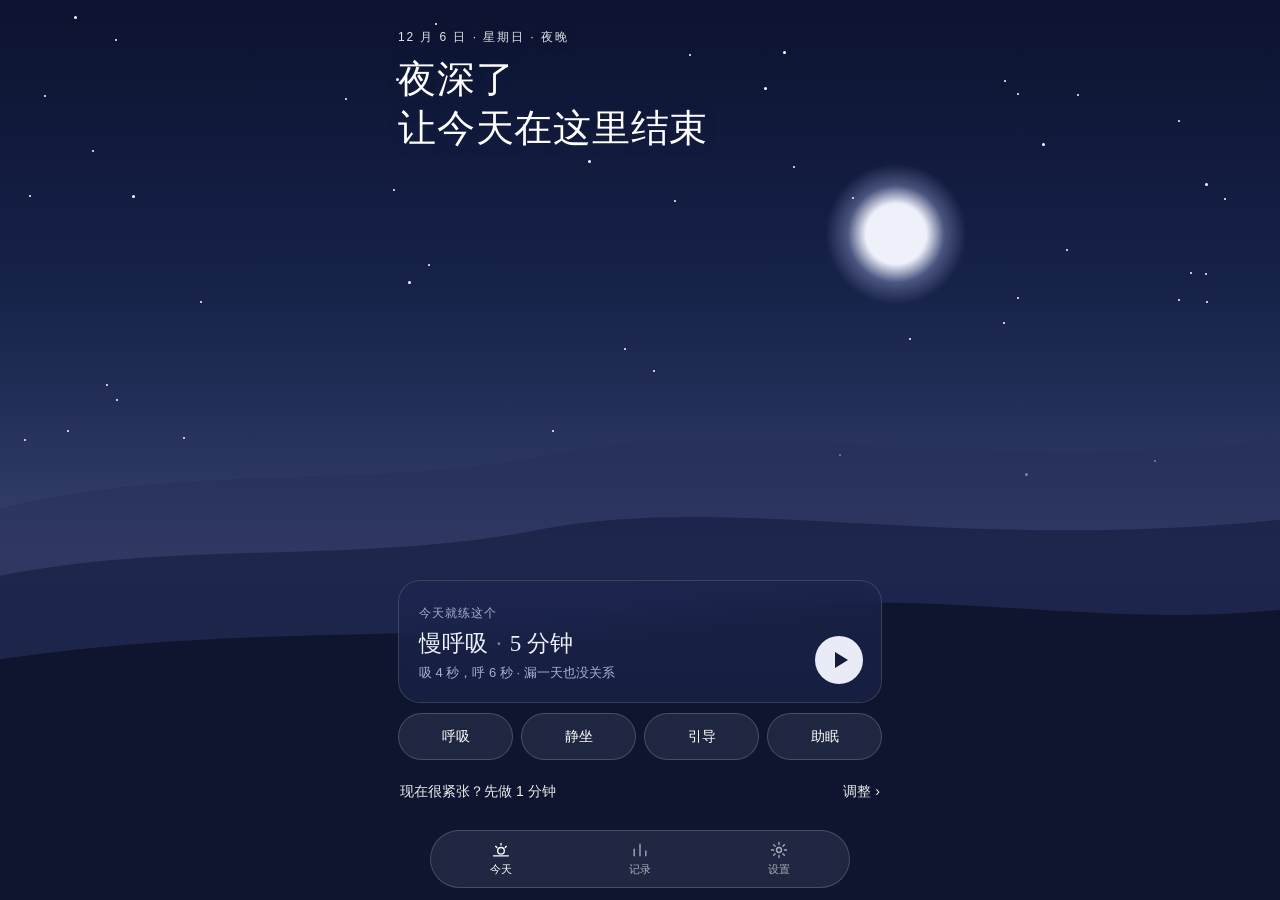
==== download/一息.html @ 2311eae6 "一息：呼吸与冥想网页版首次发布 Co-Authored-By: Claude Opus 5.5 <noreply@anthropic.com>" ====
<!doctype html>
<html lang="zh-Hans" data-sky="dusk">
<head>
  <meta charset="utf-8">
  <meta name="viewport" content="width=device-width, initial-scale=1, viewport-fit=cover">
  <title>一息</title>
  <meta name="description" content="免费、无广告、无账号、可离线的呼吸与冥想练习">
  <meta name="theme-color" content="#5d6f9a">
  <meta name="apple-mobile-web-app-capable" content="yes">
  <meta name="mobile-web-app-capable" content="yes">
  <meta name="apple-mobile-web-app-status-bar-style" content="black-translucent">
  <meta name="apple-mobile-web-app-title" content="一息">
  <link rel="icon" href="[data-uri]" type="image/svg+xml">
  <style>
/* author: claude
   A · 晨昏：一片随时间变化的天空和远山，所有页面都浮在这片景色上。
   天色由 <html data-sky="dawn|day|dusk|night"> 决定（app.js 按时间设置）。 */

:root {
  --serif: "Songti SC", "STSong", "Noto Serif SC", "Source Han Serif SC", ui-serif, Georgia, serif;
  --sans: -apple-system, BlinkMacSystemFont, "PingFang SC", "Hiragino Sans GB", "Noto Sans SC", "Microsoft YaHei", sans-serif;
  --radius: 22px;
  --tabs-h: 64px;
  --ease: cubic-bezier(.2, .8, .2, 1);
}

/* ---------------- 四种天色 ---------------- */
:root[data-sky="dawn"] {
  --s1: #8ea3c8; --s2: #c4bfd6; --s3: #f1cfc2; --s4: #f8e2cf;
  --h1: #aaa9c4; --h2: #8584a6; --h3: #5d5f85;
  --sun-core: #fff8ec; --sun-glow: rgba(255, 214, 186, .85);
  --card: rgba(255, 255, 255, .64); --card-line: rgba(255, 255, 255, .55); --ink: #2c2a3e; --ink-2: #6a6680;
  --chip: rgba(255, 255, 255, .24); --chip-line: rgba(255, 255, 255, .45);
  --btn: #45426a; --btn-ink: #fff; --sheet: #f7f4f2; --accent: #c0796a;
}
:root[data-sky="day"] {
  --s1: #6fa6d6; --s2: #9cc6e6; --s3: #d4e7f1; --s4: #edf3f0;
  --h1: #a8bfd0; --h2: #7f9db5; --h3: #557690;
  --sun-core: #fffdf4; --sun-glow: rgba(255, 248, 222, .9);
  --card: rgba(255, 255, 255, .66); --card-line: rgba(255, 255, 255, .6); --ink: #22313f; --ink-2: #5d6d7c;
  --chip: rgba(255, 255, 255, .26); --chip-line: rgba(255, 255, 255, .5);
  --btn: #2f5673; --btn-ink: #fff; --sheet: #f4f7f8; --accent: #3f7ea6;
}
:root[data-sky="dusk"] {
  --s1: #5d6f9a; --s2: #9a9cc0; --s3: #e8b8a6; --s4: #f6d6b9;
  --h1: #9b95b6; --h2: #6f7299; --h3: #4c5078;
  --sun-core: #fff6e6; --sun-glow: rgba(255, 210, 170, .85);
  --card: rgba(255, 255, 255, .62); --card-line: rgba(255, 255, 255, .5); --ink: #2e2b3a; --ink-2: #6c647a;
  --chip: rgba(255, 255, 255, .2); --chip-line: rgba(255, 255, 255, .42);
  --btn: #3b3654; --btn-ink: #fff; --sheet: #f7f3f1; --accent: #c7775f;
}
:root[data-sky="night"] {
  --s1: #0c1330; --s2: #172249; --s3: #2a3561; --s4: #3c4370;
  --h1: #28315a; --h2: #1b2347; --h3: #0f152e;
  --sun-core: #eef0fa; --sun-glow: rgba(190, 200, 255, .32);
  --card: rgba(30, 38, 76, .62); --card-line: rgba(255, 255, 255, .14); --ink: #eef0f8; --ink-2: #a9afcf;
  --chip: rgba(255, 255, 255, .08); --chip-line: rgba(255, 255, 255, .18);
  --btn: #e9ebf7; --btn-ink: #161c3a; --sheet: #182042; --accent: #b9c2f5;
}

* { box-sizing: border-box; -webkit-tap-highlight-color: transparent; }
html, body { margin: 0; }
html { background: var(--s1); }
body { color: #fff; font: 16px/1.6 var(--sans); -webkit-font-smoothing: antialiased; min-height: 100dvh; overflow-x: hidden; }
button { font: inherit; color: inherit; background: none; border: 0; padding: 0; cursor: pointer; }
svg.i { width: 22px; height: 22px; fill: none; stroke: currentColor; stroke-width: 1.6; stroke-linecap: round; stroke-linejoin: round; }
:focus-visible { outline: 2px solid rgba(255, 255, 255, .9); outline-offset: 3px; border-radius: 8px; }

/* ---------------- 场景 ---------------- */
#scene { position: fixed; inset: 0; z-index: 0; overflow: hidden; pointer-events: none; }
#scene .sky { position: absolute; inset: 0; background: linear-gradient(180deg, var(--s1) 0%, var(--s2) 32%, var(--s3) 52%, var(--s4) 62%, var(--h3) 100%); }
#scene .stars { position: absolute; inset: 0 0 45% 0; opacity: 0; transition: opacity 1.2s; }
:root[data-sky="night"] #scene .stars { opacity: 1; }
#scene .stars i { position: absolute; width: 2px; height: 2px; border-radius: 50%; background: #fff; animation: twinkle 5s ease-in-out infinite; }
@keyframes twinkle { 0%, 100% { opacity: .25; } 50% { opacity: .9; } }
#scene .sun { --size: min(46vmin, 260px); position: absolute; left: var(--sun-x, 50%); top: 50%; width: var(--size); height: var(--size); margin-left: calc(var(--size) / -2);
  transform: translateY(calc(-50% + var(--sun-dy, -4vh))) scale(var(--sun-s, 1)); transition: transform 1.6s var(--ease), left 1.6s var(--ease); will-change: transform; }
#scene .sun i { position: absolute; inset: 0; border-radius: 50%; background: radial-gradient(circle, var(--sun-core) 0 30%, var(--sun-glow) 48%, transparent 70%); }
body.live #scene .sun { transition: none; }
#scene .hills { position: absolute; inset: 0; width: 100%; height: 100%; }
#scene .h1 { fill: var(--h1); opacity: .6; }
#scene .h2 { fill: var(--h2); opacity: .82; }
#scene .h3 { fill: var(--h3); }
@media (prefers-reduced-motion: reduce) { #scene .sun { transition: none; } #scene .stars i { animation: none; } }

/* ---------------- 版面 ---------------- */
#view { position: relative; z-index: 1; max-width: 520px; margin: 0 auto;
  padding: calc(env(safe-area-inset-top) + 28px) 18px calc(var(--tabs-h) + env(safe-area-inset-bottom) + 28px); min-height: 100dvh; }
body.live #view, body.live #tabs { visibility: hidden; }
.shadow { text-shadow: 0 1px 14px rgba(40, 40, 80, .28); }

.glass { background: var(--chip); border: 1px solid var(--chip-line); backdrop-filter: blur(16px) saturate(1.2); -webkit-backdrop-filter: blur(16px) saturate(1.2); }
.card { background: var(--card); border: 1px solid var(--card-line); color: var(--ink); border-radius: var(--radius);
  backdrop-filter: blur(18px) saturate(1.2); -webkit-backdrop-filter: blur(18px) saturate(1.2); }

/* 首页 */
.home { display: flex; flex-direction: column; min-height: calc(100dvh - var(--tabs-h) - env(safe-area-inset-bottom) - env(safe-area-inset-top) - 56px); }
.eyebrow { font-size: 12px; letter-spacing: .16em; opacity: .88; margin: 0; }
.greet { font: 500 32px/1.28 var(--serif); margin: 8px 0 0; letter-spacing: .02em; }
.home .spacer { flex: 1; min-height: 26vh; }
.today { display: block; width: 100%; text-align: left; padding: 18px 20px; position: relative; }
.today small { font-size: 12px; color: var(--ink-2); letter-spacing: .08em; }
.today .t { display: block; font: 500 23px/1.35 var(--serif); margin: 4px 0; }
.today .t .dot { margin: 0 .35em; opacity: .5; }
.today .m { display: block; font-size: 13px; color: var(--ink-2); padding-right: 64px; }
.today .play { position: absolute; right: 18px; bottom: 18px; width: 48px; height: 48px; border-radius: 50%; background: var(--btn); color: var(--btn-ink); display: grid; place-items: center; }
.today .play::after { content: ""; border-left: 13px solid currentColor; border-top: 8px solid transparent; border-bottom: 8px solid transparent; margin-left: 4px; }
.today:active { transform: scale(.985); }
.quick { display: grid; grid-template-columns: repeat(4, 1fr); gap: 8px; margin-top: 10px; }
.quick button { border-radius: 999px; padding: 11px 0; font-size: 14px; font-weight: 500; }
.quick button:active { background: rgba(255, 255, 255, .34); }
.home-foot { display: flex; justify-content: space-between; align-items: center; margin-top: 14px; font-size: 14px; }
.home-foot button { padding: 6px 2px; opacity: .92; }

/* 底部导航 */
#tabs { position: fixed; z-index: 4; left: 50%; transform: translateX(-50%); bottom: calc(env(safe-area-inset-bottom) + 12px);
  width: min(calc(100% - 28px), 420px); height: 58px; border-radius: 29px; display: flex; justify-content: space-around; align-items: center; }
#tabs button { flex: 1; height: 100%; display: flex; flex-direction: column; align-items: center; justify-content: center; gap: 1px; font-size: 11px; opacity: .62; }
#tabs button svg { width: 20px; height: 20px; }
#tabs button[aria-current="page"] { opacity: 1; }

/* 记录、设置 */
.page-title { font: 500 30px/1.25 var(--serif); margin: 0; }
.page-sub { margin: 6px 0 0; font-size: 14px; opacity: .92; }
.panel { padding: 18px; margin-top: 14px; }
.panel h2 { font-size: 13px; font-weight: 500; color: var(--ink-2); letter-spacing: .08em; margin: 0 0 12px; }
.panel h2 ~ h2 { margin-top: 20px; }
.weekrow { display: grid; grid-template-columns: repeat(7, 1fr); text-align: center; font-size: 12px; color: var(--ink-2); }
.wd { display: flex; flex-direction: column; align-items: center; gap: 6px; }
.wd i { width: 28px; height: 28px; border-radius: 50%; border: 1.5px solid currentColor; opacity: .5; }
.wd.on i { background: var(--accent); border-color: var(--accent); opacity: 1; box-shadow: 0 0 12px var(--accent); }
.wd.now { color: var(--ink); font-weight: 600; }
.big-num { margin: 14px 0 2px; text-align: center; color: var(--ink-2); font-size: 14px; }
.big-num b { font: 500 34px var(--serif); color: var(--ink); margin: 0 6px; }
.note { text-align: center; font-size: 13px; color: var(--ink-2); margin: 4px 0 0; }
.tiles { display: grid; grid-template-columns: repeat(3, 1fr); gap: 10px; margin-top: 14px; }
.tile { padding: 14px 8px; text-align: center; border-radius: 18px; }
.tile b { display: block; font: 500 24px var(--serif); }
.tile span { display: block; font-size: 12px; color: var(--ink-2); line-height: 1.35; }
.grid4 { display: grid; grid-template-columns: repeat(7, 1fr); gap: 6px; }
.cell { aspect-ratio: 1; border-radius: 7px; background: color-mix(in srgb, var(--ink) 9%, transparent); display: inline-block; }
.cell.l1 { background: color-mix(in srgb, var(--accent) 40%, transparent); }
.cell.l2 { background: color-mix(in srgb, var(--accent) 70%, transparent); }
.cell.l3 { background: var(--accent); }
.cell.future { opacity: .35; }
.legend { font-size: 12px; color: var(--ink-2); display: flex; align-items: center; gap: 6px; flex-wrap: wrap; margin: 12px 0 0; }
.legend .cell { width: 12px; height: 12px; border-radius: 3px; }
.hist { list-style: none; margin: 0; padding: 0; font-size: 14px; }
.hist li { display: grid; grid-template-columns: 1.4fr 1fr .7fr; gap: 6px; padding: 10px 0; border-bottom: 1px solid color-mix(in srgb, var(--ink) 10%, transparent); }
.hist li:last-child { border-bottom: 0; }
.hist .mood { grid-column: 1 / -1; color: var(--ink-2); font-size: 12px; margin-top: -4px; }
.muted { color: var(--ink-2); font-size: 14px; margin: 0 0 8px; }

.row { display: flex; align-items: center; justify-content: space-between; gap: 12px; padding: 12px 0; position: relative; font-size: 15px;
  border-bottom: 1px solid color-mix(in srgb, var(--ink) 10%, transparent); }
.row:last-of-type { border-bottom: 0; }
.row input[type="checkbox"] { position: absolute; opacity: 0; right: 0; width: 50px; height: 30px; margin: 0; cursor: pointer; }
.switch { width: 48px; height: 28px; border-radius: 999px; background: color-mix(in srgb, var(--ink) 18%, transparent); position: relative; flex: none; pointer-events: none; transition: background .2s; }
.switch::after { content: ""; position: absolute; top: 2px; left: 2px; width: 24px; height: 24px; border-radius: 50%; background: #fff; box-shadow: 0 1px 3px rgba(0, 0, 0, .25); transition: transform .2s var(--ease); }
.row input:checked + .switch { background: var(--btn); }
:root[data-sky="night"] .row input:checked + .switch::after { background: #161c3a; }
.row input:checked + .switch::after { transform: translateX(20px); }
.row input:focus-visible + .switch { outline: 2px solid var(--btn); outline-offset: 2px; }
input[type="range"] { width: 52%; accent-color: var(--btn); }

.chips { display: flex; flex-wrap: wrap; gap: 8px; }
.chips button { border: 1px solid color-mix(in srgb, var(--ink) 20%, transparent); border-radius: 999px; padding: 7px 15px; font-size: 14px; color: var(--ink); }
.chips button[aria-checked="true"] { background: var(--btn); border-color: var(--btn); color: var(--btn-ink); }
.chips button:disabled { opacity: .3; cursor: not-allowed; }
.btn-line { border: 1px solid color-mix(in srgb, var(--ink) 22%, transparent); border-radius: 999px; padding: 8px 16px; font-size: 14px; color: var(--ink); }
.btn-line.danger { color: #c0493b; }
.btnrow { display: flex; gap: 10px; flex-wrap: wrap; margin-top: 12px; }

/* ---------------- 覆盖层 ---------------- */
#overlay { display: none; }
#overlay.show { display: block; position: fixed; inset: 0; z-index: 10; }
.sheet-backdrop { position: absolute; inset: 0; background: rgba(10, 12, 30, .38); opacity: 0; transition: opacity .25s; }
.sheet { position: absolute; left: 0; right: 0; bottom: 0; margin: 0 auto; max-width: 520px; max-height: 90dvh; overflow: auto; color: var(--ink);
  background: var(--sheet); border-radius: 26px 26px 0 0; padding: 10px 22px calc(env(safe-area-inset-bottom) + 22px);
  transform: translateY(100%); transition: transform .32s var(--ease); }
#overlay.in .sheet { transform: none; }
#overlay.in .sheet-backdrop { opacity: 1; }
.grab { width: 40px; height: 5px; border-radius: 3px; background: color-mix(in srgb, var(--ink) 20%, transparent); margin: 0 auto 16px; }
.sheet h2 { font: 500 24px var(--serif); margin: 0; }
.sheet .desc { color: var(--ink-2); font-size: 14px; margin: 8px 0 4px; line-height: 1.7; }
.sheet h3 { font-size: 12px; color: var(--ink-2); font-weight: 500; letter-spacing: .08em; margin: 20px 0 10px; }
.sheet .hint { font-size: 12px; color: var(--ink-2); margin: 8px 0 0; }
.sheet .row.slim { border-bottom: 0; padding: 12px 0 0; font-size: 14px; color: var(--ink-2); }
.sheet .start { display: block; width: 100%; margin: 26px 0 0; padding: 15px; border-radius: 999px; background: var(--btn); color: var(--btn-ink); font-size: 16px; font-weight: 600; }
.pick { display: flex; align-items: center; gap: 14px; width: 100%; text-align: left; padding: 14px 0; border-bottom: 1px solid color-mix(in srgb, var(--ink) 10%, transparent); }
.pick:last-child { border-bottom: 0; }
.pick .dot { width: 34px; height: 34px; border-radius: 50%; flex: none; background: radial-gradient(circle at 40% 35%, var(--sun-core), var(--accent)); }
.pick b { display: block; font: 500 17px var(--serif); }
.pick span { font-size: 13px; color: var(--ink-2); }
.pick svg { margin-left: auto; opacity: .4; flex: none; }

/* 心情、完成：直接浮在天空上 */
.float { position: absolute; inset: 0; display: flex; flex-direction: column; align-items: center; text-align: center;
  padding: calc(env(safe-area-inset-top) + 16vh) 20px calc(env(safe-area-inset-bottom) + 24px); }
.float h2 { font: 500 26px/1.35 var(--serif); margin: 0; }
.float p { margin: 8px 0 0; font-size: 14px; opacity: .92; }
.moods { display: flex; gap: 10px; margin: 30px 0 18px; justify-content: center; flex-wrap: wrap; }
.moods button { display: flex; flex-direction: column; align-items: center; gap: 6px; font-size: 13px; width: 56px; }
.moods .dot { width: 46px; height: 46px; border-radius: 50%; display: block; border: 1px solid var(--chip-line); background: var(--chip);
  backdrop-filter: blur(10px); -webkit-backdrop-filter: blur(10px); position: relative; transition: transform .15s; }
.moods .dot::after { content: ""; position: absolute; inset: calc(50% - var(--r)); border-radius: 50%; background: var(--sun-core); box-shadow: 0 0 14px var(--sun-glow); }
.moods button:active .dot { transform: scale(.92); }
.float .later { font-size: 14px; opacity: .85; padding: 8px 14px; }
.float .ok { margin-top: 28px; padding: 13px 48px; border-radius: 999px; background: var(--btn); color: var(--btn-ink); font-weight: 600; }

/* 练习进行中 */
.session { position: absolute; inset: 0; display: flex; flex-direction: column; align-items: center;
  padding: calc(env(safe-area-inset-top) + 14px) 16px calc(env(safe-area-inset-bottom) + 22px); }
.sess-top { width: 100%; max-width: 520px; display: grid; grid-template-columns: 44px 1fr 44px; align-items: center; }
.sess-name { text-align: center; font-size: 14px; opacity: .9; letter-spacing: .06em; }
.icon-btn { width: 44px; height: 44px; border-radius: 50%; display: grid; place-items: center; }
.icon-btn svg { width: 20px; height: 20px; }
.word { margin-top: 6vh; text-align: center; min-height: 92px; text-shadow: 0 1px 3px rgba(40, 40, 80, .35), 0 2px 18px rgba(40, 40, 80, .35); }
.word b { display: block; font: 500 34px/1.2 var(--serif); letter-spacing: .12em; }
.word span { display: block; font-size: 15px; opacity: .85; margin-top: 6px; font-variant-numeric: tabular-nums; min-height: 1.4em; }
.session .tap { flex: 1; width: 100%; }
.cue { position: absolute; left: 22px; right: 22px; top: calc(env(safe-area-inset-top) + 13vh); margin: 0 auto; max-width: 26em; text-align: center;
  font: 500 20px/1.8 var(--serif); opacity: 0; transition: opacity .7s; }
.cue.show { opacity: 1; }
.session.breath .cue { display: none; }
.session:not(.breath) .word { display: none; }
.session:not(.breath) .word b { font-size: 15px; letter-spacing: .1em; font-family: var(--sans); font-weight: 400; opacity: .8; }
.hint-line { font-size: 13px; opacity: .85; text-align: center; margin: 0; }
.sess-bottom { width: 100%; max-width: 360px; display: flex; flex-direction: column; align-items: center; gap: 12px; }
.prog { width: 180px; height: 3px; border-radius: 2px; background: rgba(255, 255, 255, .28); overflow: hidden; }
.prog i { display: block; height: 100%; width: 0; background: #fff; }
.remain { font-size: 13px; opacity: .9; font-variant-numeric: tabular-nums; }
.session.paused .word b { opacity: .6; }

@media (min-width: 760px) {
  .greet { font-size: 38px; }
}
@media (max-width: 350px) {
  .quick button { font-size: 13px; }
  .tiles { grid-template-columns: 1fr 1fr; }
}

</style>
</head>
<body>
  <div id="scene" aria-hidden="true">
    <div class="sky"></div>
    <div class="stars"></div>
    <div class="sun" id="sun"><i></i></div>
    <svg class="hills" viewBox="0 0 400 800" preserveAspectRatio="none">
      <path class="h1" d="M0 452 C60 410 118 436 172 404 C232 370 300 420 400 392 V800 H0Z"/>
      <path class="h2" d="M0 512 C55 480 115 502 170 470 C230 438 300 492 400 462 V800 H0Z"/>
      <path class="h3" d="M0 586 C80 552 150 574 220 545 C290 518 340 560 400 542 V800 H0Z"/>
    </svg>
  </div>
  <main id="view"></main>
  <nav id="tabs" aria-label="主导航"></nav>
  <div id="overlay"></div>
  <noscript>一息需要开启 JavaScript。</noscript>
  <script>window.YIXI_EMBED = {"manifest":{"engine":"doubao","voice":"zh_female_jitangnv_uranus_bigtts","speed":0.8,"generated":"2026-11-07T21:34:41","clips":{"aware":[{"file":"voice/aware-0.mp3","dur":10.06,"hash":"1696d88b8f"},{"file":"voice/aware-1.mp3","dur":11.81,"hash":"227101580a"},{"file":"voice/aware-2.mp3","dur":11.54,"hash":"4fe6f18b3b"},{"file":"voice/aware-3.mp3","dur":14.33,"hash":"f44b3a38c7"},{"file":"voice/aware-4.mp3","dur":10.51,"hash":"63c3a32690"},{"file":"voice/aware-5.mp3","dur":11.02,"hash":"c52fe882e3"},{"file":"voice/aware-6.mp3","dur":8.78,"hash":"87e4954bfd"},{"file":"voice/aware-7.mp3","dur":6.84,"hash":"f9731773c2"}],"scan":[{"file":"voice/scan-0.mp3","dur":12.79,"hash":"c57f28cb23"},{"file":"voice/scan-1.mp3","dur":15.31,"hash":"27b724afd4"},{"file":"voice/scan-2.mp3","dur":9.58,"hash":"adcfae1e87"},{"file":"voice/scan-3.mp3","dur":7.82,"hash":"c62d06d7e5"},{"file":"voice/scan-4.mp3","dur":6.53,"hash":"28e631629b"},{"file":"voice/scan-5.mp3","dur":9.79,"hash":"76bb6bee69"},{"file":"voice/scan-6.mp3","dur":7.54,"hash":"ad91cc6601"},{"file":"voice/scan-7.mp3","dur":10.32,"hash":"1c7c3e4938"},{"file":"voice/scan-8.mp3","dur":10.34,"hash":"37d3c252ce"},{"file":"voice/scan-9.mp3","dur":7.32,"hash":"c57b1b4bf3"}],"kind":[{"file":"voice/kind-0.mp3","dur":10.54,"hash":"0a7581d29e"},{"file":"voice/kind-1.mp3","dur":8.52,"hash":"a0c3476f05"},{"file":"voice/kind-2.mp3","dur":9.55,"hash":"ee840248a6"},{"file":"voice/kind-3.mp3","dur":9.84,"hash":"af376e231b"},{"file":"voice/kind-4.mp3","dur":11.04,"hash":"211b865ce6"},{"file":"voice/kind-5.mp3","dur":11.35,"hash":"068074030e"},{"file":"voice/kind-6.mp3","dur":10.32,"hash":"cf5bec3219"}],"sleep":[{"file":"voice/sleep-0.mp3","dur":9.55,"hash":"587693020d"},{"file":"voice/sleep-1.mp3","dur":11.57,"hash":"fbc98f1ac2"},{"file":"voice/sleep-2.mp3","dur":11.57,"hash":"242c80adc4"},{"file":"voice/sleep-3.mp3","dur":5.54,"hash":"95c9f12c40"},{"file":"voice/sleep-4.mp3","dur":9.55,"hash":"3a7b996758"},{"file":"voice/sleep-5.mp3","dur":8.33,"hash":"dbd8c4f864"},{"file":"voice/sleep-6.mp3","dur":7.99,"hash":"d70a695684"},{"file":"voice/sleep-7.mp3","dur":6.84,"hash":"6069c03c0c"}]}},"files":{"voice/aware-0.mp3":"SUQzBAAAAAAAI1RTU0UAAAAPAAADTGF2ZjU4Ljc2LjEwMAAAAAAAAAAAAAAA//OExAAloSokAssMdRnqWYjBoCGAAgoxCTRNrapFSLsA4JB5U7MxEBoIgkHjmrzMmGBgYLO1teYGBgsQyzyYACCCGPdpkCCEZ/dkCBCM93aEADo4YAAHQ8AAHRwwAMzDwAAMDwwAM6HgBnh4YAfHDwB39DDP6HgAjw8MAPjh4B/Q8MM+OHgHxw8MMzDw8R+YeO/8w8AdHDx35h4e7qcPSODw8PUayLOKiMIHTDXZVKu0AECIin0bJ6YiSTTE9rXB//OExBwiaUI0MuMMLUFBQUJRp3NIkSJEivZIiQkiRlnNIkUUZnu5szKKvnImmyb3l5RRNdgwFBRVsQUF2yCgvdXBfnvFQmuBYt/rmvg2Twi9FE5tcUBTe4ir/izX/xegvmoddeKm+kHZmdTo2vycWbpVCT/9CsfeCu/iSb6WpA86NBKREjZS2spJbv1V3d2+x5Zfev8mOzeXDX66mtjzHgwz2aBJXZ6C4WQtUtmMsyOxKFephZFd5NWk3V7O8qNI//OExEUfw5IwVKmK2EWjIraSOjPOsgw5yiMaqVyFSySsdRIXrKVHZ1O6JVla9bseazMxjOzqU7ws6MZ6ExcxfHjVo3N2m+k9KMhYmruVy20VFCyudFUADS3k+YN9qWBdGGaUyJdrbVUZnliFdUXdjKaxENzlE7CguKDD0hVL6P2ttz/oV6lWcWOIGELduzQYPbuM/Yqume2dLPD55FavlxCCUiJG0J7tY1Ycox92vS6ki0QyN45cf8U0i8Zb/rMq//OExHkm3DocAOGQLMsjJ5qoh6WxZkPn2eWP+xjKkxJznuO+L0q4iEh4ZpneJnH1ydc2GEYCoxhK2NLPq+GIaLghrZtkuRkG9r2g64PnFRYagqRo2hx4saOHnlDmRhBDQ1Or2PJGzG8+0LDi6sKD7OWxyjXHwdajw/HKdXNs11T1DSr0SUNiv17hg8KvZHGnLCJaR06xFMykVKQi+ay7Qk5kRjWiYaaT7ZMezW17OqwqtMMwxJVDIt+jvXSmh/Xf//[base64]/yxYoY04uLEWJeAiUCjhmgxYOsilKaGpLOYyEpPxuVqDHtp+//[base64]//OExNInm94cAOGMAZ8XwKT1agFZjY8e9C+0PLlx8w1pWNLnaS9SAyYreiYw4syzm1t501Yq9aUTzzqroAZxvsIcV7Xri926GqXNch+u5dHdE99UKFKUkqZCo1bU1Ksq3rY4rgk4pEtLUyX0K0S96qxPb7rEZ3X44nWGHH5tdDhZY1mp/Wa2pR2Cdy7rrkXaeRS207FDaW6KKba7LCmfo/ZdSqp/WJZs5QaZUEbA6k0taleERucm9uxf1TS6bx1y//OExOYzrDYUCOsYAN/r8Z3vc6keq/6BhESio6gRRTgQexFqqSpCiV7TDg7Bsy8iFTTCE/0ST22JoDKNkmXBPLkRrtJ4sQMtZFhrJi7ppKWu5XCvlKcUOQQtmvTSUJqduWYnOxKOcgC78SnwcGDS4IHKoXji4LmQ+uDEbJRhrju14pMeVtN3LqkDFIEcMJQlB0/gXSqvgzVJBPM1C2dIqDu0UkLVHA9cqASi9gMjgaEq9kB+EZXR5guFM8opXza8//[base64]/TySChQTD8CNIyK0Ji0BLaGa8TC6+47bS8BbkdJk+ECbV//OExM4oLDogKNpMBDi5ZQhFsso2NuEZTwsOkGuQ44sag2nYS5Bukviw/KcYe0wZCvAxZKdiD+LEokifYKqXGSQfJR/aSrwRiQpWvJJF2G2sO5k3ZiQiCNCe66Hzn2Oux82MZFGIypXjaRDTFJY0URIF1NfE/FS6IhtymUr64x+BSJ4hsUjU+XqCIebQ2rsgeTsYoT0aobe6rKpPFJbPSOdpMVHstCQSEZ5u19WFRKZJT2ISUs24tqaEojIChLJv//OExOArZDYcKNpQXBa1kzLQmg4nViuqunpkp1OnghxjGZryXTz81C6p71mRw0ixZSrcwqqIl7lWeVe/21nJhlQVzJe77jldjM7IQt3jWbHx6JII65sIwmk2Pr0Xl3tRAaYydlLszz32D+32ae5LnNpzXdmxKc0p8lW8qV2f05Z47tUAiAWjVT7CuNTlQwgAlAkdVjrudh/dMAZE0QcUjqNQHLAkCJQu9UpEPC1HxscdBlFFe6QNICA0shD6A02r//[base64]//OExOszhDIUAOMSSSsLhmo9m+qrotPx5P13swzCvsv1Ucfqd80iW12tip116g/e01Dfp7UIdgk2p1waqc1EA9YSKh0yCUSn0SXrWpIYk72hqatqiM5qVexoFCDKoGoX2bfenX46Fpe2iiNipEVx9KEM0M2MjBKLWV9QohIeZKhvAFL9I2NtDcg5qjFOjDJAMjCUIlfspRqAaJYlhGqLjDKISkR9doQRE8UBpilbbUZzXzTlBiULnNAkjJnvt8ZC//[base64]/GAoLdpqHbR//OExOgv/[base64]//[base64]/QumojOYWkR2iB+//OExP8yHDoYANpNHPTPSc/FmINSKN0WmUVatiCFkizLZkrK0pk4s5zEjzndcGlZUfKxI7TycTHIlGwipTEXNVEkEnPZ3jYfV0UlO6zfZ8nUo+fL/6XnhUE312ZGPmXeXiedyLSXlQurRhr76cVSN7vxoaKhqZ1kI3Y7P+VZrarVMYUvRmAIEwGJhs5b9IZFWEIih9YkK3n2kZao86sqqVn6OE+MSivOLslhe+ma+DUkHOkw2CFCpwsFZMw0stHN//OExOkqZDogANsMKJklbhSy1gGBJ8rN+mpNUWj2/QJQ2lo/g05L+CBJzTAFBzG3eHsbJUGpQ2vugfTRQ5NZPlO1PNEDXbT0nOA5Fk/lQObbDns/l0uUcyBR56QZLyWb7Iovt7jqJ1Ct5z61+5Q7TeG3+R1/65z5z1Q1bA5LPYt9chsUyCo13oEKjqYaAAwRp0XgmBMotZnn9udkUujmOFFS1qTdmtLZqtcyzI08RniVYwohXLqU12hWYKVFmEHJ//[base64]//OExO0vbDocAOpNHLzmtnhGxp+MW7olUmbr91JWxvdEpFDxWG6hzYPnNks4kdMXJqsz96192cuPLYXXctnmYaHUbfn+kjjlWsN4pBqtjtV3xy9Lb9cdP54x88bFyrGdn0pav9RK28TfSoz60ei/LzjMzNnd+W5ZzXpxthRkyjX1c8oIISUyKhiKLrdhlQsIwIIjypGJT5dGA5UsZklLTevaE8F5W58ZGkXRtEyShIats25AoxSCOGja4hQlUZpC//OExOIoG+okCNpMXScqyXQGU8QOPIxQyhi0eYeushFaMjUEYo1BS0LxzTU1lhRcCFhS6njakGrmprDpymhan0kbxQPwc2gu5XOc1C9dOKI10yOO9TXL7GoL/Un/ySQ7eruWfLI0whnJVHabqKa3uzicmnAx0J+0unK/kW10rlCFIMgo6aakGV2ep5nNWgasGKU8NTHTUyWy/7ayzWGHMqWenO3qlXtukvYfepzjGJ2j7g9W17vbiWRSdLGJQ7Ki//OExPQxbBIYAN4SBdagY9ItaWkkYo5s8uR2uV6JEZ8BsA9ybTg2kO5S19rrGzdNk61teTd6W/J7UZWUZFstmhzX25xZb76w0zYgle5j4Z92OXe+7Zms+y7bWtiPiHnMn/XpK1RbO1/S2dvtZfzxrZ1lY7fO9ZmTs3bVL5pkSpUEAHyGWzYLCc4QEEGT/hiBgNaC6qncSMFgWLOi9zJ48nwvB44tu/DsAl+3bjr+vRg5krgGdagx901pxt/5ubnJ//OExOEoFDooAVkwAH/UUjSuA6DBU4mMu2veXNakD9OsgEZ7A886L/EWUQRY6Y7qu/HXih6YadDrgwxJJ2j19KxN/Hff941dripnJg5wnAf2Xy+lo4y3aYht64vPM/gNa6Y6XjRFTq3BiCZr9OXL4jI56evTTfw/L36jkfbO6Evg6YrTVuVTKscDtkelX7qNjZpTwmXPz2duymJRqitxfOIwzXzsXpLMUdPGnfobTqRyzhS3rUP4snlz40tNJW4W//OExPNObDoYyZzAACSOm1uYhFJFpXIcZTbtcoJRO6jO5r/zlc5AT+zU/H94YSmpXvVa8cfivalMA0VuU1Jq9LdS+VS2NztDlOSCDc5HZr1ZmzAi0t23+t11rsdYhEYsFZF9EAiSMcpnia426ZzZn1cVYBNRBWddl/y1EkFgPdOwHGJk5gjgxD+ZYSKsoThZk4aCoNweg4FAWJKviRVzCjpFLDcGIWpKCwP1YwMqlSyxqJpucFEWxCF4gg4Dihzx//[base64]/qQGnANmdE50BBaf+//OExBIpw7rbH8xYAT2UQaCktLBIFIM19sWROL1h2cuUjRpvD39s2P2QgdLwSCEXFMfyk9ZMexlH96iK9Q+IXJhuqXlkFkTE8+2obfVPi6vaeWlcxUXNHTe48w1s2pOUGL0eSRdvuYpeGLnWzdf8THdfxE236ew7Lun9Xy7m6mGXtc2d1zXMTE091e7r/4fV3V8bqvtayITra16ekVWaWPqWXgAECXLZ5hB0AUgsPNADXwYdebYiY0wIwKsKXYiE//[base64]//OExCYrs9KYQtMFORZ9C3lJK6defMa7C22pWZM0IAh0mdBUBoNj9YY7PVPmXtYan19dpBWYID15SRxWJBcHlORnVahj7ISEe9f0PU5mhkZ8noZecMKrT2uczLs/8FLUibhjRHpoob1ZmW3/m5J1fu3/////6Ts6IW5SGMwgcORCPYjn///20aBqCQMpOp//i9xa4xXCAgRD1eICEeeNQpOkfY00gBAVOW1ITBEtcJ/xA0PdBIg8AtHMiMcSFwAV//OExCorO8KVQtPFOQgNCYazZm1zlLKwwg8jXZYQg0+XG0dxrCy5W3SBb/Ndb8C81Ydf2y2IcJxu9bGV9mh+N8WSA/3Ajqy08yhclVFXZWRY0RZe6q/z86jW/x3r58jYMSA0UnnhV+n2fm/qdjdv/////9t5TJKQljjkEqRHll///+5Cgn75THmz1/pcG+M7A0JoB5ZWZUmiA9HVpoiAw1KopEUAY8LT6FLCg+s68YCHX5pqqu2zUk8vt+fqvA12//OExDAkO9KldMmLMYaKs1zipF/O9fTJdtPV/mN7z6+5/VcwEC2smWg1Lj7M9m2ynCAFILgh2QhmS/9VJKQHOjszsbbIcisyGY/////r/SrVqZGJYdRmPt////O44YNEhqjyisdaqxxC4/cdbxYDAMoAIDdSJijR4Ju5TxA/AEEdCw8LPy+1ZBPC6ohRpPNPnsI+xT79KuC9nOL6YlL6V0kyaOirNYkOd+c14gcvB39V9XwR8RjsUEVFEEQleK9m//OExFIka86dlMoFVEjIO5oRR0DBBMdhVEhJ+P56kb1ShZDPr7r83N///////89SERCkO5kIzPr//zuTIt2FhCjkOKBi94aPE3LJL30AQEVBYAcAM8pSKkDgg3WpXiNOVRwd5MAQGs78Ap9oiTFM2B5n7vM8L83rYg2vW+e8JgVGTZ0B0BJtwRmaqhm3STiD5mSJyui2GCrjVB4u4mqrZKNa6pPMoUQVHmuyP/Skqh4cHg0SYhWo3lZW9WZitufW//OExHMks9KiVtMK7L////7OsZtM9Fl6//7HFCHOJELO5ysPKYSFwcZSlUupAhNYMIJFAGWcwKhgP556R8QJIt9/VghlOn7MoIWgzFLATHqezHln2s9OzL5qPzP7ygKF87BVbyNJOacWxx8syOq6Wf0nUEgR3fvTs/eyrbXZ5aWdGziBSDIRkFvTrs5JQEDd7n/2b8yc9qpT///86pR1DQ80ExaJf87/vLehxgNApBZUAyBgJSiwz6g+ylWaBs7Q//OExJMj686l1smFMY0Ac5aFAZxjyrKOKCGGDgD80yjyQfewC1aVy3bxW7m4zLpHqad6KWZV0gWPjJHOjN+vwx1QLA2NelS4YWHElgtFqSTDmNIf6uuuZmH/mUqnuY7tQ5LsVEWLIrjJ09Hb7Oqq5tv///+rti5hZQgMFpLNd2uyozFIPR+RkEVElFFMeLio4RGxdxUcMobRKOREJFlHTWjUIAO8ttINvZgmelQgfmiBxKWy5fU/+4kxCxjkDT+J//OExLYlfBKhDtILFUo/+eJ0hEzn/ls//7Zcc4WUQsDCDSZajziSKSGhS0LNiWqq//6j++eI7JPHzhKfTwZXjH/ZJt0k+f+Xiv+Eq6vn6///////rV6eui0MGlUcQ5Q6bxk331OMRx6XaRMUxo8awlCowfh8m9HTLD1TQe/Y0iYY2LjI5BUAAAny2QFAErt/IzeMw6/GJGFjZ0yy7IrugeZa3G2ZA6cT3WeKnzxrvHLLH0brUmsKlD38KCj/Pkrr//OExNMmFB6YZtGQ2OxauhQ1pFQNMfhBGSAyEFToCZhR1iZvb/X6ifhf9jO6gbsZoyMrz2royn0Rxddqfdf+jHOOuLlFvt1RE////+L1UYx0jxBU2HJmXdtrS1f0UyihwhKTc1aSV18QIhiqcJJJbqT85Q1LRqaq6kK/2ZxsJaoGNAoZtG1uiIiNLngVJCwbC16gAZBRbKtxqHo1lfjUNZXqWgpt4WTV6rTLDWt9tUkqqqTEPBRYelHCo0czEwcN//OExO0rRCKS7tINXDVFasQTWKFob+Vr+L+u+ViyVgqigbDQajhYWOqGaRUVokoWOGisD/2tra6/+Z//2b4qK6////vv9pJpizRCBsLCz1M1Hoq+0Rd9xkmmySSsg6Hqjohahz1xFvGDoOFiQarQshzqbQ7Xpp8alQSZJGPLOKIAABIsB+wkUOY7OcKC7IwAxgiDw0cEIAwhKA4hK/BRBacCRiQtmhTuA0GjWgEkf1erjwjD0KMqLg4OcqFfxicN//OExPMq5DJ1A1tAADg51qR97BuoRuhhqmRtFgKUTTzRqVO9TSJ7qScvPwYkOAgaA9MRcjeSG7Cql6NUz5Tzv0s/DdPDcodRXCgCVjW6ShzuTmEeoHmobb8yKrOUzlz7b27T/uWxBmiuDCiaCLRyrfiV6W6vcwu2LdfcvmKlJrCqYkCXTMoKTUzSsmaOV4UVBarU3L3K9/K7ZpJdZjLtU2qeUfuMWq+dJm+0miecOZu2+9C9mMIafJIisdsS7Izn//OExPpRpDpVlZrQABubiFvUgqw5Y5DL4vI0Bu1ienJTR4y6WRvKw/jDoq2CKW1/vgoHDUht1JLDUKnIcjz3tfg9wGuPwsdgKQbau46DD2yq7dBrjJE53TolkY8TcaRFicTQqJZJSlK4mJkAZuxhpjO11Aogx8w58wIdCaEAHAX4Cl7JJBDSz6OfYDHl3wMyMvCpqhTL4BjsDw9IXfkq1xW6wSOcBwG/MYb60wyIvLP2IGVGwDOBYzTP3Sy+69lm//OExGZBXAaVv5rAAW7t+lfuBqarLOR2citHfyq0dWy6Egor8s7DU9XmYzMVGtMNvfjZuXLNiPb1lQw/Q2uYtcRMDmuCzGHd5XM9Z6dB3L9jmX///ahimsf//////9zf56yxsU0arTtn+dvZX7PMMuUNqW0M5////v/1elktt8ypZVWrUuNXl+5Vy78G0mVNTY0Vn+4/25ru+b/9fj//+X4br5U1SvZviTAcaooJxoRAgUBxuUx5ygaEDF4LDMZf//OExBMsRAKNH9toAMd1+DRsYwcMrNet3iUAW9Zr3X5L8Sftg3QFZGdjFBSDQ0WNAFgSUuolJxHDcRCSKbiSDKMUsoGz0UiV1zQZFaaY7BKSVJVTHDZKko4it6kFKqY7omBQGQbuXVIFia6ll17FhqXs7ST239b2avR1f//+vWrMVpqczKSReWmmlZnXs93t3tRbPNS7VVmiRdNZfQSTLyRSNa7vRd0zKYdog7DlBAC0yLYR5XpoqcERjz3o4QAp//OExBUqU9KM9tvK3cyNBhSpOcuzCVKnMzL8yACUjt9lMBIITWR5DN9UyTfJcnLL6dPi3LbDE22Kp9DjxDcwvs8Kim2n2eR6a72Apz8LoIEklBhdsauhfDHGgwNVV7lZjw1mETkM4aas0yYcUOiTogdFRVI0t/+pWQn9v///9Woc6kaU8pDUdE6b/V9rUYcqalLqKqc7BYw50EgUqftY9kIqgAkZBAw7LKeaQQGisg4rIbcQLBk2BlM21V1TRqi5//OExB4sRA6ZpNMG/G2GMvV7bwqDwUXYYsZW1Zm8VdnmIT38uwXBEOF1VaAh+1rTuLV9DIcDxKaDuMgrJ6xk7cJ9mzOwSAwAWRzt95yOBEvjlvGKHB5r8wdL7Er4BuxH5g0RzROET5ITu+Tomnvp+/QBC0IOfuwATvESujvPOT93Tc/Svu/YAV93iFQ4NPdELM2ZRcVWunvmkyNiDw4BKoY4HA2A0kcEVwkAQOOUylN/S7f/s1Cnd2FHZWSHByE0//OExCAufDrKVisNlHWSx70o3zCJmPWK5Ghe2VE5kQyaGQVmCwrpMORDN6mFDuNevZaRxPuU9mCig+MB7TEwGhgWEhYUiO+30xL6X+e5t5/qZuXm3yw7kP2c5OvYfZmiMG68hHim9TetIVh+pMy3DGkPNhtDiwLxVYkhME8wndHoj1xiaQwHJiMEKQSnyTYgTgEMLAkU70QinazFQLKpGDHbbfn0gg2V5nnqZiAKaNi7NnrqltMz47a9dmBfaErB//OExBktlArTFmCY1VdrVupmZelHSzhxiDP9lTr2z/n21svr9od7c/zzbon4ffkh+thqgFTI46IeOszHZCTEY3aWuqnhh8AnPnRxZBP0/4u61en6QSgOQeirDFupnTROtUlQplVUTp+NAuwYiehy5OOpr1jHW14SvtVBAgNtX191CzsqpxI1HFDC50Go2sNxu9nRXW0sw98wOVS7LDP9afnLfMGc/ZiKpCnVlsiJqGgkA6nsP50twYGamTkiOKMK//OExBUmi7LLCHmQWcCQ8lU17vyylUtRcb83jyNMVNo34u+OJbyai3FVCgiGmF42XqGIFAvQ8OwWGmiyB2FBhpdG0PuKQZMQlNd0JYoVNGMRpNsu013/f8/9f/88yiyNTcZBEC9ynECt0QzDntH75OmkKhH0GkEQMsPLHM6/GXb3cmyNKuRiibcanCM5/sTZ6+EqqqmoiHYREocfv4E9Yr+FCbUg+/iQNdzpKVmofOXrBOyzz8vFWaxx92ny79Xz//OExC0mW67LAHoMvSMZRJQOiIILoPUfh0EgVaThIGUMIyk6BlmFPNXrufNR5xjW2gzy66Zzb+pdv//v7//u+f7+z19vMTmylu5W0Vmy6SSWpYWuGZ3uD9s4sjGtTPrxbw2rJn4fu1sHVvyEopS3syUsDCGA32zu/hWYxmqWhAKIRK0owYyDl1WLOrh9TTpEb+TSY3aYZb9zyE6rJxnBAggx5wzf/WXLpZ0L4PhRQkQJbmNpGbWm2oTYJoRJtnLN//OExEYmk7bHAEjN5W77r124ztx+VyyoHQnRARAgW8RRWQ3rr+ec8u9/ieix9D7p+l8zUC9wDFQ+7NoFN0Ys1tFTucyPZzML85MDtNQ5G/OOqIP2CLIBEqs9slH0OF/42VWyt52ALrubsU6CA5KUpQHyQCNFloHbtYnKM0W767IP9bT9LcQkCgZAsYDYIro5Uklai1ZuCYHkA2Dky/YWFmiya7SyYc3OyhYW1pri1ivZ64FouPXQWUYLHTDXC8f1//OExF4k+962QMGQXc//x/8/XFFXrJvLC1kptyHR2smwyrrTXPM00qsC1yqrIqq1DRDX7LTZNa8mxcXUMuxz4TZvykgwAVQBAEjigEW8/aMphMRGPWIb7rZjYAhcCOzLYAdIBBiXS+12hJAAjTcZs/0bkrHJN+VaGJK7Fyhhp3otkBIkwW7oPh5VrDnWzXv/3j1NYaSDg7uVlONa4Y5nRhzDajDsfFbTHddqfmMkEQKVDTP/L//y/30NoxivnQ3M//OExH0mA7qS9OIFNHM5UdX20e3ff0eZ/3/mrMLMHhRjgM/BkSpKb0ABSC0Bwy3K43qfdhghCpnaGmpQygMawXncNkBicCrcU2gDPjMjDoLW/cl9yAkQEKMZ/B/o2AKcbtaqCKft1bx6OuztEkQbb/3/FyonVzBsXjoWh9mylV/1/8sjdkkmAjn5iUVyyqmlD5U5SHf//////SlHVEZmKZnXMV2Y7KQulyPJPv///9eRUFFMDVsspmqUSsTE6gAi//OExJglU8aCNOLFGC3AQwwkBRrVqQrWM0jCvrS4dAhC4m+5gRuX7d3N7LNMYwMQ0+LrrXROJQYOGe55azU4Sme2sw8iBSOEi1EgDwcJGy/JSpIr+88BEs8SrS/sUPfqFTN5wlmMucSP9FP0jogEi0xQka+Ip/yh///////t6nsi9Ku9SxitnHHvmDpV3JIZUgza//1fq5BGaYRPQtmsliJjlppgAQVOzki4ByGHHhmnrJQEYQkBqkCNfkabsbdo//OExLUmI86BnNvPDhAMKBNJIU5H0BhcNIsFQA0j0uK76NUuqzVm3TsyqXa+GMYesPplSNeR/yLrOCS6cnq5NVAYcXxxoP1acCsg9XUdXq/oj+NExzFuNGJTEQOIh18WEzul+/tf3+n/tt9U0VkMUqvKV793dVlESs6un///7HnFzmGqoBfu36KEAuWkDg4Hwr5UBcg0XgMjFnHYPDkasmChyksYpP4R8wATUtjEYl2p9nMsmYh2ld+bopbNtbZQ//OExM8l88KCXuMLKJ0M6mYZcaB3EVsClMBAgrA1AYSiGE6s0AOcJz8lnBXgXtc5X6u1jv5wH1Y+5Tu359iqRLh9Q6zGRnEQDA5AEHMoNKH1MrVXb/z/6E+r2RmX9tBCbS1vRlPUTdCZ3uT/VTZkOcguoIJKQcLjBziDVkVyEEA4x1W51QmKIhY4EowkZNn8iUTIDgOLhkHHcP8n43TwnZicHIdgSoOp2bAsYzB/EqNA4SnDVj0E7Zh61saSqLGo//OExOosdDKBHNsLSMZ5/mCriAIRKThNEnHnBOcNWgmE/WEQ+8Uf5C08hq2p1Og1w6mbG5XpIeEBiotq+RuV7eha6VDepu9aVY4q/WWBxU7u7pDJrlvJ2c6eb4CfTpHDNOgngDeOOOuCWAqBMFwehoKGI9VbMoITLrLnPR/DY36va3Oje8ZHj+FNvE0iGPGDEOPZjes5fzzmmgPHqPT79gQxUTJ9uZ1woFYdDyK1ZYIC5OM5CdjjMtjJ4SxUsTib//[base64]//OExG893DqNQmMfXLb2LjnM3Iqt3vBb36MxpLQ/lN2zk/LULTDMy76I9YJFy2WHTpgvgbD58tPRvWCMVkw/dxpxiHZU5m9tLGhcF8ZgsBc0SySpdIkEIIY5C76Wx2liOZxFzMVWQi4G2bkotQPwg6MPpnJQZcRQLo7S3le0tz8lhPDcLyeB7wjoU55nuzs5RGgiEs4KMASwAVKsq4KvMa0SWSRlliSQ9xYG1dL5+5xkKwxy7tDZmDa5vvLNAUkV//OExCouhDqeIHoZeJI0kTem/E0JsLQkVYsITB9oUSTjUrk4oR5EGYh9smD+ObG1cliKbFDx906cKONPMlk3SOXkfrN8RPX8rMp//zSfzxdsyiVaPscjxlUIMknTch5D7DFqKiRcW+iRprITjbzTiV4epRnRA1DfhSip12FJGQkZSNrtFaGA16DT46PvMMVe6w5Ae3VdBtbvIlsSTo4ANAQShedr7wLbQrBkBaDrz06pWyekz1hm7naSeJae5/Nh//OExCMkBDqmIsGG0MABRGiVjCSjyJiV0yU8FlyJ2zBR4UZDjls7EuqFD4yw7dqVJvn+RlkVjBjjM2qzVZfWf5f8M//4zf///5edI2/222MjIuqwP2DfWq5Q2PzLNTIm2UtmJmwwEzBlJgzMaoux/wGBNGqieE3OqFIFCPubIH9MKZNR8K+6LTPjElwdiPoQF10FMQeVJMISJquLHad4INwpq2dFPVbNWu+kHuVGVMY2pBq8plUYhynxSxaLm9OP//OExEYoHAKMotILS4atolJNaRQOxzGCCHwQsi76oqLR9Fo6OVhgWAgnDgmxspmZzkI9TMZf0/an/9De/7K0iHFiCbIwoIhIIiRSmOJpUqTLy+33t1RCnEBEg8xwwNJQyy2dmHINSNUYNSw+ETCgcLgK7AAGGwUYOCBIyJA1QhI8xIXEQYLC0K5nLYCoIev0s7ldx4VDlGCxUEihINAEIAYaKiRHKIDyiQspiijiQsdjI5a0eVHKUYPDowUN+ZHy//OExFgik6qAX1soAKP/5k3KhpSo5WuVGmUtDdKsvaZWNMyb5WYVr//SaXVjI+Xl//N/9k6lQwiweERJbvLFlQS5ddtLtq9Z69Xa7WI1xF3mFA6AmKHoiJN/iuRCYVEgAGHDOubjCQA06CTpHHJgLaOgHxuOEqbuuYHSREQteUNcJE5B6jmIRDmsAac3hEqm253HMqYsiYNTxSmlkOc2NJM7wF9EUtuyd4oGdGNU65Y7Zoak1Py0CjBT5EAhqTZw//OExIBIJCKqX5nAAw4fyl/asMwzd3+8N6ww04y6GzsMdRAQWgbxHils71Esa0Na/X65/85+vV4/6Gj6rrX40tg7spDrXitamrS61l2U1rW//vcd57z1v+4fn8P6fuIMsZu0hgjZ1MFcO8kIrAzeY3juzyrZwx5Kqt6tjj//////////////+GeedWG4fjqw7T3klcvhty37pYbkdinl+satLlnKa1qrllV/cpClICIrFitjAkTakFIhDAjj8O+4//OExBIr47a+X5hAAD0lJOP/Syd3GVLri7rdcjEBQPEDoPgEgqfnBwHgfg1EU2jyLMGGAB74EoAIRmcZZ7ACAAACAHH44WB2yRV9PcG4fng0DwxwUA2PDo4oVKPif4R7wbh+eDQPVuiQkBszf/FeDQyBQw93qK+JVfWCr////0qERxc9JyBQx7/169mujUv///nSuuEpOxQUMe/9/qbdpX4WiYWIgqLoIf61BKASgAVI/sQCyo9BUvi7oNYnBcIo//OExBUpfAqY79pAALJUBZpR4cRfl/F2vtS3YnOVrlJR1SkEc1antBqHDxII5JIgAkCkRQ/AxzREEl0OFzWOgmCpOPLEQGodwDlnQW6o6rxaX3NsO5/6/t2GXNTbSWUkWJp/jT2l7uXubqqtlSv/n/////66e6viR8DXp6ILgUG6DZ3eHlndOerq579ubfl05r5+vm0q78z4VrQ911RZBMsB0YhDpgpC4LtITDQtUjG4EAxA0dDtkEmvrpO7fnSJ//OExCIm/B6cVMpGmPtRz+O7JDkI09SIwitpCh1EhiaudirlDoYW6loSphhgkKNxoZGef/lvTTBDYWeoCbitzU3zD9p95E58ctBHuf++6Iif/9XsPxphAyWigYsGrUdpozmM25c3Di+0DcOyOCdwPAwNgAqHAziEC3CpXaI7hCc3AwSiA74rQAO8kKiRy70kcUCJYpDTKmXU8EuLEoGytSmxTVblN9rP+Y9+rjlj+t93jd5rPWWrtKAjbMxsxKsq//OExDkpZDqiWsDZXMUt1UiVf8vMF3qqVrN7ev+v39tWVaTMMbBj9vZ5KpdIrfjNaUI//1////z+X/N19S5c26va7Mezi7/fi2pef45mZKUvPQTLS2AhDmSCm2VkJMDdI03Ejf9hp4sj9U/SxIQml5cDoFfOm47PKfVkZ6iJmT/1roADRJqrFc91Zin+Hz5vf2gUzXWNxIGbzZjYiRfArTcSv/96U6ABBggmrspiE8jEe2os6Uq6N2uv7Wsus7vP//OExEYjzC63HniTXaLvd1SlUS5CUne9HrVCMZ9+rzz////vndf+VlZ8+XPLRk85IyfWIzncCN5BaM2+6RphtZiLdybhc6XXRkYkYIMxQwpqBMVySwWqUku2ulss9C3TmT83ylljCkCZuXQ8sVFB4cEhaZ4sgf9QhtMnca9ik83ISEUrk4bGyR8zcKpbJZ8PAEERwP6uC78rPvVu9/yn3MX173HaPoLpy2fr6anDOzxdRou0iBEkg+NhA/Yhss8p//OExGktBAraXGMM35+CKu1gaUeHTpTGR9fY//+/9wcf//mZ/4z+HaWh6QndBBjSzbd295v0w/T1ymyCK2nLi0aTDPCSFMpJLJuqbqT2ez4cXZVSF6z+wLrd9dbLI/AYX1yrXvtfST84NQIMCWWS792kjkpTw9fSsN7Lk3+8FLlNsRQzIrC+BIP59nHh74YFtix4zTOtTZLRdUVihTaaffpuVm4792/fInxbsi37NEg2cv3bW9vtgTthbS+fLtdR//OExGgma6rmXGGFk4ba8z592ftYT//R2RHpZFoCasoQjpervJQKcdAzGBEs53uWji3lsiuz23nIdz2pTf8lze019N2F2mCM0CBhdoTliWOme9dtDFFbmtlcFtVTzLl4/35RChofLoFkbdQrs73Qp23GJHd63lLI5mnWRCmqQ/25WcMZ5vqRVfMyv6t9S/92T6OlbS9Rza2o5f6cqn7RJwMoUwqTQLrjtCVVhmrIUiywaeZeRBaaKXXrGaqyY0s1//OExIEmNDrGUEiTkLcftfYwXZ8osxprYpRLarHynUUUqvE2cWZ1SL9gFGnngiG1VTOKoHNIUDZQYQFGOFy1YZxsS+ZltKTCY1pJLI8nMbHtpPdH//RQCBApdX/j7sziPrc/rTXB4X+W+fVf5lKhvQzwqBtDUdtS/KbX+Vv35n//KWpW+rd3KjlUSSgKxUHCggEqsBO1isdgw4CqAIniCiopJK5CbFyG5Pm/6AoKbx/8VQQB6UQLWp5oBuxY2UaF//OExJsjE262+NmEvQynOYaGRBu+0MgaipYDo6YolpzaSuc/4G75OL/meysrS6crbjkbBQ3fQbh/nZB8NJHlhMFxRRFeG/mo0qHuqZpnvqZ7hBhuSe91fIjmVZ/F8zGu1zx8X/NM0rX88f///xHncblKsSLiqIphNCNLFOYbR01fw+v5R0XVKFhMlt5JKyUSqd8qEAAZWEIDGk0dkiqIJmwgdoI6tELMCQWNqw01AG7c1gvWzblyjywsom2nBjTZ//OExMEk+2KWSNMQfFS+HywzrlWOGlvTXCGlLikDhZLGmfyVihCSAKFkHuNZKQ2Ze5/j3uWpONz7DvgUHBAfOYHsDqJGVSFnt81zH/E/cxf6XfF//9d/1+t/H1Re1K5r540ptt4iY+9vxN671/CvLBD1jcRLNPQKwGtICVWXZayI5TcINupHEJZiRr2d08Fae3UaJCqGVy9nUa7KMbXO37NsyaPx5RhimRL7MRHDCEbtFoJSqDcsCGQbKVzK1Mn0//OExOAl8wqXBNrQ8cycO5QVn58uhRUXjwGFvjKg+XXL0qO9S8iI60rIZTVLgOLwkJANB8TtJBEXPr/EImtvuYeSv5iKtn7zewky0pyiwN3FhBkit1yxBf9TIghRbaBukErnTHFkZStN4UNCr0IQGbjlP//yd2nKODBmKBIRiCeeNkETMhWgGfeWIQY3i1qJgAkQ3mp73xEudEUxBVE0n6b/12zay+M2Yu7Azm0uvR3gd1IYLY8nKTtKzdZixxQ+//OExPswG8qRotMHHMP8mPExqvfJAKDpBEjQGSWPDnrprQEESZlPXLnB4/kAsYsxCXZyrcq2ztkXGa5/zE07KUnXMnbjxjqi3aTMto2PESY0sQqD3bvr9n/b94Te5e20zk93P/7bNv7lkHJDDtBGIplACwEJWBG3QkfbK5QR6R6NGIaVmZmImFVMCt6RDaMIjxxwuhp7IHeNQXsGljEtG1qkTGvEIsWRDofawe0lh0FSg9DM5TXTzMxUY9iEz0/p//OExO0sFBrGVlsNGUYghxLZcaHbojvttjMvbQnOFWBKtESickIZN7GfUE/tenIJqy8PC0GeqzYaomcSITafjFSesLHJdNR0MPPSytrfTOuy1JVsJzh6QK74wuoVCPu0uzBSXy6uf26nW7UOnK5rmlyw4XJBhlFNeJHT2GW6LoJT7C2yhJHWW2SVmqRn/zQBB9JXPlzJw8x1KOV88go87DZtY5jl0vS3NLTOVp80mG+V2XF1IW5bLL+RbNfpmQrl//OExO8uFC7TDkMThe8QzTX8PywuYlTsJg3QzeLejeQlOB0PRBcRHqweB5hseQl4xPIWWlCyAjLwmMHUbck6Kxrfq7P/7VKhDarRbEapVTVGXc632PbdLpyeSjuRd0ayWyutqPugmQEOxgeO30evQ50rv6zpYEsvhpwwZEcpGh+4Xw3IBLLTSYxbYjlmKn3hh+z307mY7wd0NcjohrVyrKLxav28mqVOGeJPG29g2s+alpTjMOU8YkZTWXB3qmyt//OExOknc8rG5GJF4WE0Uo8Lr0aoEEpyemiZCGq4wjxZUahqYFwOI4xEEWuFy1pYuI9LdhpOR8ZaNbDzYTpQmVrUU6ukYnNWobCsi37l5/B0JecEosochGkT/6aekyUvosycVaRCoVLHiZofwsKWVaoiQsvimlI7FbbiixDvW+vgtsY5GGx7KBep1arMW41OLmrYfIA5LhRXtao4Z5b9GbTcgMZiI7osD5KBMuCF/gEQjdNNNkjoxAGWMCEJA4Ot//OExP42C+qiIGPTVfWaL7GeGV+pny5Sb5nUzY+d5Lx9ol44qyTCc8QiULCqea1WXCppPiDgGQROCJpEiaUJWcqX9acRBY1GGq0QgiJYrBYnBESsmgDCYmVUm4FQYXBEdn1l2lpW6cb8tuPavK2hSl9/WaYCKUwpWdSyoirEhVCsBBqjNcpSlbkDClM+/52KJWrNMVxMWMbltK9LYp/6HLkihp5sRjJtcAJJU8OiJh48ZuUKuqtLUk4WWErpbNSp//[base64]/C4UnyRdRPlUuGRbabGx//OExNQt1C6VgNjTdZOZGB51KSQWgzrPGq+rOquieroLIIeY5tmIF2QIByQnkqLKG/j65FpsxBZhNQpgMuZbNknxGgx5gYyDgae4zd7d5FrPeAw2fRDma/KxtLg/TjhnTG1K5UP05DTjg/exGOzQdbVDwr4bE/YIt4LBidEFsJ+caHm6wp9eOMOhdlQXCM2lzczLWlJARra1lGuDgZNHar9uKmUbYwr2omIGqpNbiZyHW61wAGQZNELpNKqkI2SU//OExM8ulDqiSJhfdPag+M5n1TQeISjQxRfzv9qHh699pMcQbPCNnKjbxlhGZzrlIzO8HW4LHOU16Iyba/dGJdl9ejbTI10rTvr3/09FtZWSPo33IlaCSs7Bc3XLfi3jk6HSIho2nG23SUSvQL5AuJxC00Qg+kVLHlBbJkjcoNTPDLWyR6prCQrgaa6Tt7753be6SyTkB8neZagRz7HzmGrEMZFikRtcYm22MttqqUbzW7etojayo9pi9jZ1whkZ//OExMcldDq7HEiTeMVHeugrNBq5RUndqM9Gb0cF5TdTE94rJ63ZW3rNzhnSZb68failIGJj5GRMo2rVl4Tlfjp3WJ+rzPeJQdO6udz9Jo2/defuUMmjE5Res+Tn0GN29iE9UVJwTaFCbtXSDGTbRElRb2zKRsxNK0sjIas271EO8gi6GFwSgoeB0QL0h2lCy2LqYrN37mLiEC9qyXnNuql99XQAUUxGBoUvQGpLjt/K5YvtGsDQfRloAAXgdFo8//OExOQv1DrWXHpNXiM1aN5ebhbRt3M0IcDERDFUHJKMQAoiGdHL/rPlavevscRCgCJUIdJxTFnKlVLb0R1t//McpitR/mqQrGdS5rIbWlZuhvahvL5lK2umVAIdjOZylQCcuW9IYCClbUrGLUpSqUKYdeIgVrBWDQNHqjx3hoRVECCz4AIGZVXZiMCxxBqDl5kb2wIYW+nPi5nr0aGfh0MncXpiFWT7UDkNqtiw9elympWJt0tRWJUEqleIrINR//OExNcl24rXHMMEmBCR5RYejjmOJOi1Faj5pm/os6cXATdyEe5XGyvcUq3osdFi+0DijIWRcenJwARGE6B21YwWvtaWtaOUzP1/m23X/vygNjKiGjoCFDKd0RHR1KKcBBsaW8pqMjtRsx7IFOIcVoTWkpgnVaY2w3vAhWgGEPAiBX6fkOBZxEAI5jgDamLBcy0MgjdK1sAJAKrEJD+UU3HHCgBh/OMCoDcMaANqXO2pqyWU2aajlcWtUpTHRVlx//OExPIrA66KwNoFOcbLFFqvr/vvqNJ2qbQXnC08KJNOH1Ib+cjnm13PUMmn0bOmxNk4oWjaiTdcooPxoXGQ7JL6uf7/9/TVlYvf//7XSrIgqh1QKFkMH1BCvnqsa9y1///45o1wmZ5JxAo1AOlXK5XWPuaoDABgONcfFDwLq00oTCECgwIM5AJDNh0I0mIn9nwoBDHBEEg9LZWqoYOBwOCVuIpLBgsMGghvWnQPFi9MIzr+/NNvPkbpceZ096rh//OExPkrhBKBdOLLOVL1bv61vf4cy/9Ydxx3nuzy/TzE+jy1YRwHmBtV9JDzK9pmjRwteQjJhYdLSc0vZajKbz1Uy5cVjJGB1FuLmn6bm06f6ZcpE9Vyjn1Wmyf+rGdVfFOVgwqaUjCUDBxRDsNYz///6LMUIGEAUUJvBvCPMyWK8rykHZpMQU1FMy4xMDCqqqqqqqqqqqqqqqqqqqqqqqpIBAO+ol+yVtzDYzH1DIX8rtoF3wg17b7P1Yle4fMt//OExP4w68J4NOMFqSp7F91ztKfqRhIAQvrd1e4qccbxUfvwS+/4oy2m9TFXdxHLVfFf9RIxRIIYnm6njl+EdqHoZc0jcx/+SgYHFmKkxyn0nzc3n1DAEQST93Q3WRZXaSlTpol6f+IRY6Ikj1RbQk9S5NWBIU0ph8wIsPqGwMBtgGQMWIzORx9XkaMYoWhhCz0t2YKBpdTcMqbjwSrFElGDAQsyMAZypyg+1SDBIUma5r70VMRfb70r1G36Zs7s//OExNIhSjalvssQ6O5n3m81fytZ7KoaN4khEEYrAeenlKO4wejmnOBzYTJIzdqNmlJW9reuWguvWuMwIu2lf7f5zbtLJdDkYiAzvdTrTzu4Rvp19OrpIlVeRmoxg8cg6///7/7RABbrPk1HauR9MZ/ZzMx/FQwAQs5RxwU9KhIgzcRCXNMPXE1lh6sMPQ8lShlcp42HAV23lWhwJHNO8UBiEQzhkr6TMIpHQZO/cDuWWGEgdwM5G0iiP1FG33Io//OExP8tEy6EDNsFHZik7WOe2ma3HNMtOHR0rJ4i8+ShWqXPpqfW7d7uwcVR0QFF82JZlvbj+kB1jKyHqP501+uyuemgeqCFnRJkRhGlXyPwR2vmdBmaF5/3gIqZLMiSIfIsY3E9L9TkX5lQwM6ojkV+ZqpZIN9243qva6hq+tTjYakH7g1H13YajNuUwI46wzZYw1JrsdLSqODg5ZNWgHBFYpYALow2c6qYCIYOMR3aTF26OWklBOqFO4xrtTDT//OExP0uq+KINNMHObyfLDvEs+NMcWk8ONnMG94Vbsufg/ySIkuhA8MUJDKIYvqtWIWh6kMt+gHNSkrN5Wkvb3SWXTXlkZYyGFgfNuMq1/eRj25xGdz3IrNWeR8s2d8a4+c7//c340PoIiTAYdjGcpCPa2cu+77Eb3J1rNJSuzPX+97bdZnTwoYzmXqBPWCIcpBnOyTz5972hnIK2H3NezkKlw0MCvjsJous5gxOyvZHzFH1EgSue1cUKVHoUcdQ//OExPU1/CKIAMvNOJlkpFnsWwwBvJdngqwnRLJHSy0mQJ1HXpcxP//n7vnv+u7E6LMH7aXLdsKnOQJnMLDBwUOsscZSDTRZR4yBVEGPLKiVe88V/P9pJnzXF//36Kou+3N/9dS1/N/81Dz8q8RMRN/XcxfV/8vcNdQKEBENFBQU6QfNOtwLvYfuPo6nsRxSD1TUqkxBcbBoBEN5O9gxJcybUb/NIEnfMFninRyGIabbiyl5JwOcFQM4FulkkX9S//OExNAozCatTHmRMU7MfIm25MOmrNh6KVOuUquHqc+pD+tutqKO6CYoJxq6fbU8qcGZ2zNCsKRMcWaVJCKJ8nx9CipMo5UdjSMhDIjJ1Os71V+i/POUNM9r7/7aN+ufX/3cynb91koryv/voxrlWjZwVFVMgRIzi+N3d6moca9NOZzEhnZJBUmfNtmYuNTtCdReTeMvXuVQuJLwdREF61JvNlMN7pcVXca+NW9PnVo0td2t/jWKTatreoPhZQgz//OExN0kDBKt8npFNPYoh5noklDEcprzrcJum12yEtM5ITZf6jLpvVz+M2pN9DrD3pvbZ5nHEsV85yze1tTUnzeUadJTD0T11YzvRGGGZ2W/S9EjVSyqruk5KdltqyDVsMRvzBSOOZHfR33xidLKMsUSeKWQCliD9w5NxOrcs0ONb8JFTP5I3lbuzOOIdmcIdRqSEw2gFAK0V09wQZlj8EnBPoSfy2sPWG8RCo8C0efXrPNWDmla5/p/jbfE14F4//OExP4sZAad4MPLOUzMbQ2KYecZlUKN7Zdv27lpNHVcz5qL9LGbzrusF+YlhuPWZshInUqiiCeyWAQnCLH4QtzT99LQYtTV4nvrftq18pVZyKM7Erw6JhQi/KnJ0iMW6AQ1WGskMPMFCxYfzxkhNgqE8FVMD2eWSEDf+VxOTzt+vPx2RtiYUyCIpUKDtdVtSbAbwUkyBEKC4ZgAykL3UpL7mFpaUSCnK+E21hVph++eLGnzZmtLbjbxamP7f5ti//OExP8ssr6ZQMPM/g2q5xta6SS9efxuGmKSl06LimDjhLptb1dPGihKWAlUoE6YQpyQWV69RZlpK7fCEcHSG3d2aNoTc5tTKzd4LIcB+3/U7nm6Lfp1JhpmSddMnziSGoiUt93DQjr/lag7TIB0s+CruBWAAEoxcTFN4C2/i1VvV4Ib/cAXVhnLghdrps6JQwjJBZSaCqZJ8UKoDQ9Q3MSKBzEmXmJEEwuboIKmZRHI8eEwtVrxN1gwb69fXec0//OExP4scqaMAsPZMt+2vf+tY73TK9eQlzlmKdCT+P8Zpdn1ka8tmO6ncb7lbTlrRilm3WmoePSBWE3+E7y3P1bqE2sr15qE8j1qhphc6godYo0whckg1mYYxBg8rPd1dFa/v555daN/T///zVOdjY8TnxZ1rNEmTEFNRTMuMTAwqiADUdYRGC+VMnPhcKe+1AsMTU47iUQpt4SajkMFNZlnnnCiNKpIBMgShNOGLCgBMjYhGIteoH6fVotaB2TM//OExP8tu8KFRNPLOE0RNt49e0VbndfU/rbrFcz8p0kuNICGBEUJRgPEJCsGA+0jejtyszKb1ZrFsT6S0o1dyQzophm3YoNpvvFFmVsWrK/htZl1OzcN3Ovq6t07Je8zxV0U/f5hAlCKv/kRaomZ9z+KPLVMQU1FMy4xMLAATl9oMDAc533+c55sZA7MvkDcn4bsAQMramiJpKWAWzGgAR40yX0Ch4FKOYRNejR9b2DLECSGxETFJTdtWi1lNSad//OExPEpKr58EsaSyM4xtaOWtD1f3pXny5WNTgqSxFQ+0WbYayS86ytYGJCLCkgY+xjVvjBzUCP6SaqRZN/bqdiLKRM4UVvhDBh1JG//+z/L/BP9SiSqqVDOtp//C+/9+yhgAwaB0gSbvqnQSH+hezZjCtJAXHQsbUwmUu23Wsp5kTSH/a9ATAGnCiwXILLA4BJMlkQZOW0Bjg2oe+B4oF+BIRsCDRSfKTLPYzEmtQ3aiaw8Wv0VL5hYmsPUyZi3//OExPcqrCqAFspHMX6VpWns9N2tddPZeVnC0LSpwNjpWjNT7pQeI69YEsn0FihsqRUjhw7UVdq5Kqr6kVVsdIxzlVJPgag4vdRLVkj3mUeyaq9SYv2//9eua//S+YjhGK5LQNtMFq/eeGxUkDAeHB94o9RpuQTVTEFNRTMuMTAwVaABtwWHrXHXCZzCoabk7Dsw3DcPL/UqZaARwQHLyFwGQoumJ0LMFialSAEsCAKTMegRzfuMk+gBiNJ09PdX//OExP8ti0ZwCssRMD8dIe3bpqpVk91VifTuFs3ldfFp+arkq52fYSpjmVxixQIxXKgg7u5DoJ7NfIt53GLVkhpiKtanDOypGUMzKy37TL9KcxH/8zIqhBlYzCpaKiHc5O366MwN9ZThTm8S7nPFAYfgJapPNwBGlM+WVSTBGhQkDZku5QtlUDpqq6ImRkDKYgCFmfOGNIm4QGGImSBiImYMuZhYb6uZoStMtEpbJhmIJeJoeEMspDK57HJz8VVu//OExPEpC+p0FNJFFMvQ9Gx+U2Zc/MZW5n5XK3ddbO2TpeHY2LJioVzCc0JC9cuqiVF44ebUbd+LEVek03QTI0VMZBFgseHxIcW9TM6h53VAnHtHGIa1HMZzO1Vl6L+1G5WVjlmY5WGh6Dx0lu1Fn7QauGoErKj8pQCZEZy8a9YgwFH0cCOU/UHU8Urs2bI6IoEJlAyDEgAYST6HKwUBEwYHHhgwbgqg2gTftIlqEuGmiAhBBINGBVAVRUmdrzQ9//OExP8t60JkANMLGH84uj4beynK4+56gqUoSlqaxAmuyPPQCpjr5axPCSpVBPo+R2nXqFZWVmqyTkZRB5RLIcWRgdDG7iyHLUpOjl0QqslKFZ0dZmyMfZ+GFaw0wlXWuvv/8yfqV+VrgQVgpi3YqqBtQTIqQMiJGrAsGgAuUrparivSpwoozxrzXFTBvKd4jBMRUdGPEUQNmAgpsaKYbQZsBNc+UU5GmZ1oCfOjir4xHqHKhpfrEEEG7DvP7tY5//OExPorjC5oVNJFGfvNHq7zPszTbYsbsuYNSQPpXHcNUxXu0S1bZuOA+F9aPBGcVX89OqT8z02z8/pnb2etVmE5abXqIXnrw7St5+OlkfzzdPvNbzH9ssh9WejezPaVV53CoxwrRII6pqnXslNuzERj/sc7hxN4suK7E+5MQU1FMy4xMBgL+JxttfhUrhutIH3no5RTMzTw7HxU4sl9IeTFASHSAyAxpZRqNAqGH7dSetUEhpIYu5YSKQ08gW6K//OExP4us+5YAssFPQYcWQDslr97fM8Y3bMbOz/zm53Sdg9kfTtJPRaBMReawS+fe7ZOf5n7+/HZm3BNdNhTEFBNjk6uT+fhTq5FdfdPqVwZmCYYrPk+50iZWX/eU3n+7X/5pI37U3yr4LlQ8/+cMdwdzlVMQU1FMy4xMDBVVVVVVVVVVVVVVVUPIRVw3ZXSXC5Fy7iK1GmurSW09y7C4BIVV8QX8wIhOBE8NrFOkABHKyRqGpHTWhGSzIJMYSm0//OExO4oTBZs9sGHOJDEXJY2RKMiCnthX6kmsZSrUdJxepqkj8YKjghZlYYIjoB4hj7UU96kfUezrRBPdERh3dFQyOViqRkPRnOpSa6U6WW7I/8Ps59XkenuhjpOdXzU+/q3qiCHna9RCHeVQRKj4Vm/w6pXLrgwWECEK3lRRTBXglwrmfgV2yIisUxQFuihhkRhnQhhTBubx1URmwph1RgyQYdfiNUV2zYfB68ITCiTSxHBUlkjtXKnH02lCU7T//OExOonXApcMsoFGanWQpVbFYxhVZ7VW1DixEQhlUooRC5kiBiBMhVIdQwn2WU3OtvL5VVX7JJ72vO1JHhLUzucls0bCKqq5ytfSUy2JV5yjYfEodmSzWIOceREtvxBiU6K2QWrqul58zzvWvJKcf/4+sSSOWjvr+Y2qOluxsos+789CYpMQU1FMy4xMEAOtvG7P9CWbSt12sxSAZqSvM05gEFIilQVCaOkIYmySMohhpblYoCE4Kl4RF2SdtSZ//OExP8xJDZEANJNGGmu8zP5lsaq/5k2Ma1nbNVV7V39ypf/Pij9ttTAqsvqskwWahgoqM8NAZkbFIZdOy9NDZVL1FodmRUzlnlT7ummvTLl2Mu5OjiD31Yjiyu31WU7brNd3TsLya0v4UPIUupSBM2HsfWI54GUqCLoUUQBP++y7VVI287IlSmAEiiCQAqMz0sIsoJtAQAEHrCt5UbSLSOWuk/0ggNksK3TVZZTRSzVnd3NFgVDbPOA55ZbmHZB//OExOUmG8JICMpG+oenqBI1RqI5PSRzoRG0iRSa0Uck1E8fZ0jBkkZXgfZhQQcjcz3mDq2VW9bsX1KYPmwLLRXWBQzISaytNVGOPnmYY/MziZ5gJZm7syIRgJM8Aq2zZMysal6zfM/zz1M4RaSr53Bu5QwRWlo4akw4FdbWEFkyIu1llTB3cfhwmpobMBL0uoyAvwpipgW6Wc2ShlyWEPUNawTlY+n7LW+65fo3FnHx7p+VlkTsmGlohBZPCj/D//OExP8thCIwCMmHVZqIX1YFE08NBAgpKkICawluQx/2hDwduB6yMjI7kqiEX2Ii7Lbbz7O7RwyjpiD5yU05dcQ0lz2aHRy3dq2L1jCvr3mVZ2szRevRUZjZjxnfe0Ffsh8wiar3vfMRP+3c/fcVVO3rHLzu0u2vW6euLgwMMgHAwqjCXhZw6aaMERJ+Xdflxm6MSa8oc5MOqbMSwZdSvzUMvkKcFUhoRGV0MzDQpYRrKoSBHBQ1jJElIYSprtco//[base64]//OExPgttAooKNJG/Usa84BmAxIy0bNW4giVh/MwgClpWgQFb1ik6HnVt6lqTlPZSkHFnX1yYX2LzTofNqsTpXr1Ktk+LczSUpTz5Ja7R8n2irMrWyn1jkvR0Hv7fYfW2fUFXke+jmRcIv5nJ8tpTzkJsnUJMl3Myks5OipEoHgO5l4mxJLtdb+skopW/kOYo1BKzOeT1QVjYInAY9JDTi6rBpbk0ECVcmTeuujLkLxgBXixmmrY38kTYiQPJAyB//OExPQsFDIgANsMPTL1Cz3X/SDSYBlR0sPfSRT0qNXAwJ5y9Y3cZznwiSbmwRJIB0eCpNiLmwWDpHr0hQ20DU8m63+Wh+qpPt4zsu/XaOzRO4ubc1jYwu4l492ic8bRDcbO22x9Kj1rNKZ1QezfmKJNTXVd80UuMQY7Lou1VT94ScmEHwwuyyIQFBrWBZCKU0KN9krnFDXSWREsFFCG7MUSCdHCEFVhxHImgYmNgKSGqRmNsx6Spi4TMPmHL4UO//OExPYtDDogMNpMfMoGClmygdGPesj0U0DnvDDDsSnydpuOkiogSOXZBLogr90U0UUDjPIkZhoim1yjZwUq9mJvisyrQMUjUU2o7nA0YOJthy7TLKSVykd18zZN3cZ0z6fJmsq63bk6UdQT/9q16mt/3WO6M3vg62ebyXPVCQB6JwayTGEAr8KGtQfuUvtMcikbjExMVsqoCUqoSi0ZS/IRSojaLGZ0m5XCMgMtk6DRP6o0ojHhSQhgDMVyHYo7//OExPQsVDocANJMWITI5ZNGec8UjRRrkEJec5Nu/RBjMOTeD4Nz4cnFUD0bVSVjUk3m0jo+qjVElO4jT4fMapW+JuYXbWfmrInImnLFY5OfNseYhv3HqXOb7TEmZbq/Q7FIwhVMzVGvB277w+cOZqzsW/fwXadLqElqdCPtw57CFQ9ayQNEQIJAduB3ZlkOQy7UhbK06QiOTyyix9A1EF0SrZAqiQIC3Jl+u+cHRZsjJgFRScbVKqFv9bWRMsib//OExPUtbDIgMNpMnUBIZgTp9/3M62pnvbTRb65RSDWUXpp9j6xsc+i31Z6iXYTPPK5rb0Nxo0tApbhnNyI9t1u2L2Sj9idnpZTwawaL3ajDcyGJ/M8QmmzxU6p2NLZyTGqbSFuU6VeodVsXmE48GINb7nRbsp86vjHI2fkQtT+Vj4RjSk2QlukrHji7c88IlMxKYtw9IuUkDxqkjG67/17kos2agwHhymSYEiBBwWYcWsNtDOVak5wT0elAi1Cs//OExPIsLCYgKNpMmcpbaMMrSe22tMsMsKzZNKJp5ObOLzhgWgtC29QCp7oMRULqo2XqhqOTbnCSpVp4mRt9YpK9t0HCU63QkTpBM4gqTKmUDso4p9yvndGNbaILjTE0zsTc+9VpNy+ho8/cfIPsbkQTm7NVcFM59kfcbdKKmW1Ay1anUQkn2fFc99xR3aVMQU1FMy4xMDBVVVVVVVVVVVVVCoruNN3SdAviw6X/5Zn4Dn9w5G9XJRa2YLAyb8Ci//[base64]//OExNEhO4I9nNmKnD7cCW7iG3TJB16iGD0RaU/PqjpwnMoxYfawRtSVKdEypNEgQLCpmfbgTRTisIMkkvcBsjWISzUEcmUyz1W+rHJK2ijqTIq1nExFOirrs7b1teKatRnE9Jmlca585LC9ThFI+0KaPH4oBWtZPewmvNO4NMtXaGSqdxxSORdE+gny9de5JvezTUlCNalZ1d2MopBGFp3vY/OanTKZdjWwqcwyvU9LLpfRUBGAA1ErNyAWIY8W//OExP82DDoUCO4SBAZPS3MRqSQtwtanuFcnUmwv6vCkCZkgizUbOjsEoINds7zbbdqKcAGYlYoYa3XUZWNWoiHNqmZIYIETAz4dC3kfN2KymsoXhJCHKIURM5t958k4eVqYfBWvkjAq4bY6oQmF+xpS4KzPwyS1K/llGwB6B2GnCQEENrq1IZelXsTp7bZ5zK5YlGBkTqEo2XWokQdwcxCjaSEIPNlRgBmESK0aJI4hHYtkakQ8SqFyNkEWgJEh//[base64]//OExPgvNDocMOJMvBTjx84yJcHRNyEnE7YrT1u68TvEFnyni+KA0ALh3BwWro/aZVlELzCKFC0aq5aV6eaYdTouTvZMyTrX0J1kd6zylS8mLoZdSrNe3PaqtMurrSZ/W9TMV4pAzWMQ5hpUP6NuoLL2IIlPeOXr4hGxDSokQbOxeI2FOArwAcGUBjXl1L+ABD0kCKiQjJUfjAoekpE8iChIBVtFASX5FA5ZWloPB4Of+Tg23VZBBk2PHVJtFlom//OExO4sZCYcAOJMXbEWHFSlLtcWV4yikaAEmuSUfUsWHkpi6LReKDnJ5Snw5qugNZxRaoc55ubJYsnhiTEW5ZK4OJpHm5jbBmkCLVqCuS2Wk1PmZ0WlTP+2NCJ5L3XOeT+7UcICHw5u2dnxpv02NbJTy3+OxuOniGVra/2cXCXClTYkWMfCkIGIQCFYFfRS5H5bfrP26sPSHDN6o21Nzc5I6sysZIFWrkvkacpRHCST6fs0U0Ueyhsd1QihJ+p6//OExO8sFCIgANsMKZn6DylSk2S0jmWd0ZJoooCtOH2RwyMq0GChiBhBGj/h7RdG5qmKShHQxAgigYCiYEpJrOsg60EEXIEjMm/t4Xzni61TuhyXKQKdiG25C5ayKlvhF0OxaKFUtHNEGpe6xyZPe2dXaGsys6ot8Wd73/fRuWXUxJ0oGQXVOxXQubGHgTKlztBoVqQQRiIAI0SQQj4rJIEi6PTJGjTXHbUmlHCwYyLYiTP7PsDuet9PaYP0gp0D//OExPEt1C4cAOJMvf/DCLGJT6TqP4QjD0T4Yu112RWlmsttL71RvhseoonUEP0GnYJFECipb2NnijZifnVL2kttSJlY5pyjJMWgVr8voepnciWJGGbCb7ileJs/TXTtqe/hWscg07R7Qj3TItZ7Y6bV2md1/4mjEYq62Xetw9AMDsEAJeMUGGkSVbRXlfh7Zlpkkn6aTY4yiGMqOVxW9duSiRya7TxqdbuzJGcSFK6w8fLkCKCBGeLQRWQOtpES//OExOwq/DIgANpMVKUeja1nptIV3swpioPRF1nIJRJdVRM5UmIkzSE553FZHay1qxtsywlz/jsm8gouwpM+OwSw75kEnc4GhocxEssw55j7GIVtud1YWITXp5iEGwnfhl8qhf2EStvrn+yL4Yecoffgwpl0XuXMlJkHYuIyQZFmUhbnz2pgtCK5IZEmFQ68TEFNRaqqMoXwxmJSIHDwaWS6ed2dfbLO5nMXaav97ILro1mqaZY2MorSusqvmZOH//OExPMwxDocKNJNHFfvOLJbuZ2QyvQtytKi4kKraWwjK0ZdSTWpDqhMoALAbKOqudzNydQl4HbKX3E0qW1pkxYsuH1ZtDi6uDLqOGmzYMAWITMZK/DZm1Y3M6UjiXD2VMo7+5xDYJfRYam+CYuKnc9+HxIJZtmNMbThBkmI0zC+UgUDhqemrGBQLwmvomywdn6Z1x6DlpUqcOn0TJfhv+lXm3VTSRtSZmA1kYmktb9QmPjDQTXSMNWNw5MUCTge//OExN0kM/IoAOGGvZ1sX7aiR4x2jLAkYnJKFoLQJKfiRkZK/FZ51l1O5HyY1ZuQQYvNeFKnZmM3Y11kTHfGVX3/S9ej7rDsK02SKVmllxsY1U7lPKSfLuP4TV2XHvfLl6W8M+5N7DGd2Sba774+/6RKiUeqAZWYE8GKj7tggqm0Otfh+SPXA7TpZEwLKAMQHcQmOsOQL6jCCAwxrT2Ea+DYqobFZEWRip82IihpgzA9YfJJjkW76cwojmjTam2i//[base64]//OExP41LDoUAN4SDMccy9hdKVeLrhONfOrLLI0SRYqWIoj5Tq/pplJ3ESeMFY3S7W4siyiBKRpy7ORjoVbXP1K3ZP80xflo5yO+TGgwM848tVPtNpZ1z6ppameck0+98QYRqI1Tct33f3UeXbw1t4ZBu9WVKWNcRFN8PU19mZT7Rn1kco/77JzkLxRvgx5akFo0hOzSoYMMAADAqCkuwQL615gv2EsxdnoG19kBluy0jsnB7BwY3E0VwHl5CcPz//OExNwrbDogKNJM3MWnjh00rdPSPnIw4yAcWVlJtJZh6EstwV21swq4g93TY2X7SYJgQrCXwk662nOm4yk1cgjddJzCTWya3+1k2eRxihctVd5KknK9xpiYyicKc7WZMtzS7qaj023vjZx21Y/xHa87Le8bHZqzZyFxuf8rGeJbI1jCiRstFTASxjKMDzBgEEALNHgSEybhXpoHhOb/Aino4TiIcVb0gdZGYRQGUN/FWFVl+XFQ3FYwjXVIOuqy//[base64]//OExOsvTAoYAOpMnOy3sLUmtWAhgmjJjGZDBlMxyhARONKUTkGbEni6G3K0LIaLILOXiAktwdQtFDojd0EYgSOLfKDB1q5HMKKn58GqFuD3KSj4EftEmaeoSHmmqKrW7x7LT9TBdPDVU82zj3mZv/qjLcdJNpUtb1NyNu4prb5spEduh1jE3Q24hyu+FTwwYzVdCBoMFVJNfTOfuG2kxmvL6GO0MXyEidLYujSURszPmFj4unLspzsQopWQJRai//OExOArXCIgKOJQncolIsYZFcXmKTQeKOVErTA+4obnfuAUKJUjLmfTDgdGch87CEMUDvdZGVu5yRSQcsShHSSxRrktafzE3EnmyruSxVeEkkw/+1pm6FHU2rTzrQimroyfT3Lsb7CkoJyWnPQ/bmGZiSNC/6mTZ51v7722Uyt+q5ZWYt5VmY1I27tG7ZyAEky3D+hnMykgaAqbDrwM+r9wPffmzK6THGappVOuVge8BHJVdozbg+zAyNg8tL5b//OExOUtbDIcANpMvfKSE6BHTUkbOnVVO4keFBGJPB5v5OkuFOgjCpdnQvLgEDz2BEbjEiqEDkFoWMLQjWG1hthNYZgcKDNEF9Uj9e1FGXP7D5WLW9m7dWn97wfBDuH4ZG5k3GSoqVli/2adplKo35FWaaoJ2NgGIiOYmCYnRClfL6sypIXBr+xW5LbURdFQdFC5ATCdmMzHTsq20q2qolNCJhGTN2DjaajZSLxSlJGoybFCBRuFMdkVspJN6hay//OExOElE0IoKOGG2W5dQ9vPz+TUnBxNHkH8F0T3p2+MIWwSJrqTZmstTmm9U2fjc20rdq6yQ2/UL4LdA+tZt7Df2HInunLtupNjV33HbhS6lIPJdZ6CMN3sXDJQTjUoTzaZ7afUVVkwn3KdlqFy3N8cRvQXOcu/VEm5vp0epL/0qEUbDwYQ0QyMzEgwVZQwGu/E69zX427sb7XppbVnM9SzGpK5e3a5FCJnVBCwVegZSF3FSRAiy1WNS81ZoCSE//OExP8wbC4cIOYSEQy2UFj1QYC65G2qYgzS8y/pWZKouQmeqzJAc3fiRNPFrzbWthMS5p62HHpO5EwmciYgFqMKjk6gDEjF4WCWcaRlObLDF43MnTKu4bPz0uRhM2Mt3eci7ELxaWgnyg2ePX+q/NYw6f060fCSFfIBd6+QUmTU+7rlxP5NbQchl/2/LdBMQU1FMy4xMDCqqqqqqqqqqqqqqqqqqqoKallgE/dUAjVblcu5VUMxBs4rI/QFyjKD//OExPAvvDIcKNpM/Omp3eYWVyNrMjFbkDggiWB+kCM2NiMTuQRgEQwYEIDBATshBSPyf3lTByGbmmD2mzJ/HrADlCxeCoGLtqCXW9CJxgGBK80EoqMEwsGBMsTNXizbLKDsnc8CDwUCgHKTZkpkKr0lRG4Z00SRoqHBiQCRWBy01M440KWRbDGKM3l8kwbciaD63PkIfi5hCxaZMfOW0IkKzEGl2W0U4RJ5LShG0mMbmLxWTFUceSm+fIB7Hj0u//OExMwgAhI09NGGPFGJ4xaZsAR4ZzSHTiEyRdLbcTPo47WWEkodD9JFqzuY1qISxpoD06SaR6B/SpMIWK2sblpVh7Ny3k0CJInGxkadGSQd0HqEbcsjlahNzKD6xSzkJ9RrbZmORPZyrb8+V6qdmCkZa9edzJNNaUDkvU4ZKg9CdjCQbMWBNwUTY88jEpawfjyKUR4fXXl0qRQQnl78YpGD9afsntWX61LFqP5iSBErE8IE4ImIeSBmDG0tWKtA//OExP8vPDocIOpMnNzCrs68cgYGXRQGhJi+dmbiFbmgheFt41Iqe5j7znUm9RTlDHKM2an0hhDOVu3iXX5qdQVCzBDGnTq31O83++pGtus60/wUjs+H53ssxVrNkiM3UcL3tPZr2WiU52MqioZ932i9NevlVeZjXjNEpao0jRLg2oTBoYt2HEqGXuBHIMlksuUVeet0z3ERQcR5IUCQ9ILIzQ/QUjI8D9yMEjKOCxH5iVmC6ObWNm6GFY6gxJva//[base64]//OExPYuJDocKNpMvFdjGYatUqEFGz2JNEZS6lrSJFqKUWUmPD2siLrtSuKN8bt04jMGppsukYTXksLPUZhkDhJBIyPQUXWykWokklpNLZPbhJpS6kyxSIzq0lVjMEDGwYjUIZJar9w3UyJ/Zf3aYylGCYrP/MTNWkw7UQoT9e2K25/2jm/YxirJzq2aJ/WlkjFiagsgf7CDXxaWGWwzzh8Cz5x4CoXIr05iePQQtIjCMGM9aZRJFAkFdey+lnEi//OExPAw1DIYAOMSKWYo1yBI8gBDx7mIiTUCYIE7ZHTkjkkuydWSSHvF+EqfJnL2SZzIUY8L7eT0ZtveZMs/mXm/2fCJx0s/LZ6zqq23PynVPXnyWi+zO+5T+Kav5kg+VXM28fZnziOs4iLTzflfvT9m8bOPNoxtGfr7438yz5rYvDoYqinWrYGZ0uCgKVtrAyIycQmEGAQJBwcASRNgYajgUAggMIWggSyyjxftGxhxAgeUomMmjmchwO8WxDJB//OExN8o5CIkMNJMKeFI3D2zKpAohd0v68CFlMePomh8S+6spz1a0Fa24QyrFpMlCOvE0YwSkbCADAmx4M0Y8EXddo5h+dE8pTz2hEss3Htb5hZa09a8y6Z/eOhLTb8/xRtUoGu0Im/Wc4nhXh2e9p5mmKNbE7v3PMv0nZivnPFRKgCFq3Q5zYEoRBpMdyWh2KecmKs+zlxJZIMcKSh3YZJ4yB8iEpYGBAebXeoOIGtUpVtMn2BdiK422gxGVqJi//OExO4r1CocINpMKQ3gjQtRjnwpup0YxG35nVF3kpToFrvhElAEbkGnFSeanOgsthni4rTTlCaSIdHdMU10HjDQKH6pY94s07PcWxGsdvpYZ2QoXQ1KNLFsRQrDWVzb3lq/3I8Y7/Y5X5yUxJtQhrcq5tty62Mm+7lZr922nSdnWqGfO6L4VT6cExwpAoMyKUQy3aAmzRvGs9cUi1PV3ciW6WiytzE7mp2SOWnhZYQx6o5wWYUBOXaKMI2YcdeG//OExPEuDDIlitpM3UJQGIRSeU0kWWdhaBph4K592W+lNqzKxzyhDp6xJTNSWlmicZC5ErZBVCS4U05EEYqFZxhdvJJgpM1AV+IEYUtEjNHi+NGuofu68I+cy8am01FtGHgw5IhZgRKRjmoWQokecz8sMXRJHURSFFvSMYU4sbUyYNkatJZcsetTcluqCcoKoNmGhIcEl/lyOe0SU3Xgk9DRT9NT2ZgKbWMYbNwco0YuOzSORaR+yqy5SbfOwags//OExOstzDocANmQ/KnrxFBJESfYTy6ngkWbpapKstByZSaWpvGOLRczzWoGzVq3nFpzyMC4zOYl1n1RO1ASz+Wm6NMskY13y8OTmkyOc/0OeM1KvtZK6w/PeVWJd+j8hIhlu7Vjy05eIOR3JA08or01GbP6ets/1D5S2kuTHZUzMT076bFv5yV51YHqkYRmGJBccZgqE+P1g0jwCNFBSIRGnWkR3KcicsiPm0VgxeF6uNNuJqhiWEbND2l6yjMP//OExOYsDDIgINpMvW2TQs3PjNhPNm+W5tnqWt1O95T6557vN/C51z3ayRQlyDWXEQ1T4y60mtkoIFuzvvaaMnXqC7t0JTrErV5MMzp6y4Xu7lUQ1pP7Mr7OtO+pfXqmKt9tF/cb9M1tudnHRd0Nk516+zTVCCbZEzpFjnOpOCxxqEEhxFVKKIM1eR44EygCLzEpJEDkBwceYmIlk7wyDVIhA8w8WtZgGPGqGpyHgFBTlp2QY/tFOilFZFHnEKTJ//OExOgpdDogCNvMBGtVzcsVmtu0tNF8bikiq5QpbpxqQqNRvYx7WSqa/iywwrCmU1G5dR+ZHCFqKaNVA9vMk0imonstbqVtYmrLJg4A4RNMMLmNTMicGAbBoKI2XkpA0qVamUVBQ2SGzY6JiF0zC6qa1wLwaRKoSYqKCNhsom5S5ZJeDUupC1daqDpLz+OXLstuhFiAPBiX44yu0eFByHaU7WpysaCS44Q01S08KQa1jlIp6eWIQPSoq5Czx5wE//OExPUyvDIYANmSnUCiEENdOz/[base64]/iwjJ5u//OExN0qhC4cAMMMMVkLnnqulm1IpXA2wuC71WMRFJljamNpi2OShGbansISRNwoZT1emJIFWzYdq5mcjW/ZqbflfHXgGFLgmXCJJzMNYncajmaa3/xq9zj4dFVjx25plulfOp3jdrX3tsEL3Jxn23Z0539tn5rGnMpzIiWtm7NatfY9TFSxkYbVNvmMUIZUiw7bD2lto5Dvy+OUtNnf7donLvpCjUmYXfFtE0KVSxdoupb5Za1S/WmsiQ62YaSu//OExOYrzCoo8tJMvStNcviBIlDKjUMhplpI/UdSJFk3bES2PZAepFmMeCOxRhZNvkvibGMceinNIIvBAC2Dy8lh5rHwY+oGIIkyZ5cYfdqaiLH6mmp4Z9RJTl7WvcXChLyVzqxcvCoDt5JM5hAWt4gttx7mqibT7XO4k2JTpul7n5U4XdlFlnW/+cqFAZ4ccMlyVYWqv02nIclGFBGIxK4Ywt1qXOX6pOfhhvLu7dJhr8P7ezqYfLKeflHJRFK8//OExOktZDocANJMvF5XCHbi+UMR1d7jvu6krjbO3Hv4Ow4lPL5W776S2CG0jdLWaxJsoYijpwexNojVkT2VJqFz0GkDTFAxAirEpY+7W3XjD6L3axStbiy7IJgfmQTeRidRgu3UUaSBBGcLXkxWQOwuUDNCO5w+uhQp00J/+EkJAgjlfTdxZyB/uVaP1eyOtrfSwHO2MMpP+8Dui0k2fjpKuD0DRYVc+gQnTx7NmPTH9b3z77/vf+msUpikeSJL//OExOYycwo5YNpH4QGBlbptHJEa1Wvn+zwxZ0LONsFC4bWH8nWYv/G2mTT6YP2qeCWeNxUaS8LuIAH/MMAm1lMtLvvM/cCsPfRSxFwRBSAArgxJlJoz1gDdTSLDMLzllQSRM2dMuPRLXMlYYgsWBIODgEeGDmkrAGGAM4AQN6qJea5kUGjv9DiaDHKaMQ3LpZRS995HlT8f/RIf2SqufYpsMfUpuXX0c5yGNtexqQ8ODzdTKXVS0lqnTtW4/9V6//OExM9EJDpYAH6ZcGEhDsnERDP8qdoSU/osYHSdM2lDmhwPh2vsJAiKzNevbVkgmbKGI7ZmjKhYhiSOMCQlEsUB4XFF7RP+3emtzO2cxS/z+M2Imoj+j9XJm+U35v+3zfpvZTspVevi/Zo/hhVosMtltQ2doK9wOxcOg4EgRDWnP3RxDGo+jfy6JsAYJIYdchckYborxoDUl9wOvSBYy1hShCcNAABHLN4jo9YVWxKieStQTGJyaAHAZSA7EPuY//OExHE/zDKMymYTje8WsUMdFmCw7cn5hhuhedU79QWwNMeVZU888928yxrERkYDvf6SRk5xXW/q5Obqs2Nxk5YclGYrtJeAB3zQJitAVXIiVooXDCDDoTBMgQCQjCgkNMkAUDITBQWLKkDDITcg5YhQQUJ4sLis0KCBQR0QFWiMgAcGyMwylYgJEMiIbkuqbTbRjAoJ2L4bUwWqWHiIiIZIyAY3EEjyp+GPB8nXONmuprGPAEmF4JmO5empgkmh//OExCQtNBrfHu7Kf2UJiUOwgIzNHozRZOHOTDDAxwoN1MTCg4KiIwNGSFBkQ8jCUBwGAAEDp5slLZrXTes3bV2fn6TCzlnvDGzSQ5G6aU4QXHZABjiQGKInsTXbvt///9StMX/qVszv//KQyzOrVKVk5SlrWX0//qUrfM8xisZ+bMb//8qkRCCBCgOPOA4nEVOQiJR3RCujDCrvaAY3GGKtACQC5L15BAiOzbgAi+MKGgkrmfjEYGD6ZphcPm0W//OExCIsFBKm5uIPPVGGA0NBJJ4wULgcU2iOAYKDACBMZlcy2O1VzlefN4WdYUEYZKgHHGIDl0YeccSUgsgo4tuNuu3GGc2MoTkFXI5x+JOcY9q58Ulbi5Y6BAOChFSL33UvwREjkMHNuW5fPnEMRXOj3cVwkV1Px///v/+6//b6+p/+ys5lUGhcUFwuPjQlOMEzITKrN3KCs7aqEAgDL1aCyBY7NWuUMkI4Ax1p1OVSwgFzKFRo12YXJ6dEZqM7//OExCQtLDqdAssPVGIAk85TPi0iYoqs/O2qZ8JnKaghQGZnYwn7sXMlrpxG9+lLpmmfsBXe+goiYg2h4cPk2vx2a9Dge6KrVOvFu/Adc2+bnSMurFFLWb+YF82zI9rFfpukeemg+xR1bvslCPX///9z1/19/595izvZ8xGMKOSYgWOJHicI2HpgYIDwlmKao+JBhU3QbuzBQ93PGjUCAMCQs00pVuE8bFsFlnHAIOPxTLFpathCQDi0HWoDWrSW//OExCIo5B6hhNILVSJtOn4OuRG9h936uVBvn2JdNS7bsNeE6B4cZJcD1cVpc75choGuQcygtp4RTDeyFuo4tTnnvEwrhyOKEgNUKFzqSyh6p2k/VrSyNYRWF4HvVGRS7c5T/////R/1v0dmlfKrzHe+Xz2RnFEMVhEVi5AoUKKDQ+UNd5qlHNERUXEHvxUCB+EEhn94QugfafqDJIZI7jUZG81NVgks1CrdiM0t6oznP8IJN8JVRnnOk26aRz7P//OExDEjzAapjMmK9UbStWJoH/K+4dHqrQl7HcEQE0YqHsp7Wf0OxXGpApTNj1M0ggjFIWlnEFIcSbjyPzLdp2dX////+3/FHOdZ2Fz6MqWf1/RRd0UTM4hExIOh0HHncEFlIvqIN0YFcM0qAEiQtcAAFAGX05U3GyrMrEbYla4Swilil0hgpLWCf49F/mQd4Eg9MoYPoUHCsSU0wSYjjG4lV6i+1qYaulexQRKFAzFFgOCcFZw5EpLmWn+f1TrG//OExFQlRAamXsoK3ZhJFQSRh4ncWX3IimSzWFbq8565ndUQpv///y//FVlQjFIhWPcrvt/oQTiAoExQODxAWE1UguIhBbt/GHKQO95FAAycu1AAdDVE5Q1ITxSGNGg64MribHmVYsiWtPymPMtx7nLcr8BIoGEfyBOum33UXLNvInMzXd////X/002goaElCcocAgUjrFFEZndzH3f/5qEGEHCw84oLqKtmMqCRkIZmqZ1RylZaI/o9//9//bFM//OExHInA+6eXMmK+fdiFRhR7DN6nNe3VMe9Sio4EHkDgeDhhMXDCiIocweV2IISEaAaKG7xBAALUdf2AHArXWiCO0kNEbYKbOtdaS0KNyxPwyMhWCLuVXxqkwH+sD/78zV0ZRixf83cJ+k0OUWkFd2ymwLStdd6SICkDm+W/+Z+Yr3vgqZFTaggPvTzzdJuqbtdt/4n//6v3//////+P6u+5Wonroosq1RZuYfIdKtdqck+GEolIB4GB5AFB4PH//OExIkmfAaeXNMQhTtJRdFhDIsTFEj9oP/iY2WNIAuNHhuwA4GNqGTflUMWh0FYg6gelqdna65XcjLfW+5xuAnWbV4UmVAp9jGcu9x57u9Dk7/XGPJbkIeyxU83VWjSfZDvbxP138zfzURCa+UmiPXxo8RW9/HHKejvV//t/8///////xt8xFOkcIsxKV13y9S7zfzFIXDBkCYFA2cUtC7WmWRBZLGLsOWpCW5x/i0AAGlu78gAwPsU5yqq+qxg//OExKIkc/amfMGQzYC0nszb7rCEIU6ndT7aBnu7mLm81R06Qf0jzzHpztq5rbi8JozBpOs8IRzF1C6gpJSe24+8yy7KfVa6cWfUp7d/oe9jzkcu+j/uZXOtzdkZVWKvP1ns5P///XOjzoZHPIY48iEKL3Sj2LO7sJnKoTGCYuKDwmDACooOFkIdY1kYeYmLJzcLmf7XYCds8sAUBa43AwaIem4kNVQrEvLnDsLHk36lysC6afct1xHQhRM0UPGV//OExMMmQ/am/MJK3dv5l20oX3rVz11ypsZ9nScmQYbRqP1FDmaDxcJY5KOuP547//riY2i3cdURWdTXFdIOQlZ3u5rj+piBHRrv/////////7ueB1fHte4y7fhItyvgdc1PZ45BCxxoeOPDLGUIIqTdD7JNQxxyWzderzJG2BFQpQUUojlOvg3K1uwEDBBoq3XXtdfQuwv6mYA16JYy6RgmxRpvru+S869tximiT1B9+e/HK3omS+HUIXIBlDhC//OExN0npBamVMrQ1Y2MFSsDSERgtw5SSyaZp75+fvWoe22XP7hNaqP7SJa4q/b//mA+iVXQ7////////5lY1pb3HWh9DAbC5A8eTB4qSo4hBlyPQzFTHGxQuaHgmABHgcCwTBwIIe0Hi4jjg+dLJstlLHDRzd0UMg2wAkqFBxgFwD3P6meExnWeE0IaR112PdLhgM0ONPhIp6JttO3y22krBMmRWiRRKRljUpramnHP/6urigVIzwsKhwRuCpK6//OExPErXCaZAspQvUdSVFMco2Dg+jdRZDub7///4/+7XKPIJmko+EkY8oxxTfE/x/3Ix2aCSzYa////////lufvmUKZ9bUPSoViZD2leZEMmiyRgcDy4IFweDkSjR4KgdABEAChxBw4Oro6CSimgXtHk0xTxyzRIgjwLJmSPB103B21OXakREXTgCgIDH7CC+ClmGBkAQGPGos8868IYMQLyrlqvWqV5fhjYw3O/hl/7z1V7jrLn7/Vzkqpo9AL//OExPYs9BqRFNJQ2fMcl0qn6tecsRGSw3TUWEglUf1KomBgKVTTe///WVlQWkMaWgkPRNS39vcqmFzlmaot////6OqgMNQcIKplM8yzOKD291PoikdhKWFZJhw6BIlko61cHI/FMhGxVFBLUFaL4N+q3ITnGoadCWGi8O0NDq9Dp+63r0fg1RIFABckdAAxAOk5wF4xAAMwTGYwPIMUAoEAWYkBKkEHAGYNiWAh5ZqQAALANbJQQMAgPZzOqKtC//OExPUvDC5sItlZsXs0pyuWrqnWFrUlf6fv4Vpa0tv3l1iOrVLdlonWWK9bIB2sMUQUT5PPELZlc2zF1dQ81XX////esXKqakki1e213191X8RH2/u162ztC3bVXX//x/+3fw5JIpZwRCLAkEc8sRJkMSaHJQdAuOgsSCwNgiFQUt5AOiogioqeoqSEIwPnap2mLmWupUYqqaSOtjtpJw7QEg0gCwkQHGHEofQNphoECwyN/iIWC5VAYQsiYBrC//OExOszPB5YNOvQ2AGNq/XSWGiUPlUKKXW4jncwi3aeNW5ZDti1UtZYd3nzW9cu5Od8y9OHIHVEn250nVVmjoARD6B4QyaanC/aePW170Iq7qb5udlbGb/5Sr6Wn/v6++TfaxlslsVEv2S2HfXNOmZuP/5v/9nEvhsUXk86HsnwyO+zIHDtP7EXJyWjYLo/rMv4iEMvACDovMDM+AEEQurlGwRuEsnmYcD6jco28YKCuT89IWG/q+BQxKIjsQpj//OExNE1PDpcNOLZXEXpCx9gqIhbQKZ3TJ4OBlfAYaCpqV7kftPs71HGZTvUBvJIKzOcZMcw9sIImd7PTHxQWOABjBkKmqIEDFYDneFe4x9k9wIIDREj2BAghhNekFkH0wyUe1Y4TTOxINwQ0xrkFwJuG3AaQyxOiJ3Gdxfssm79eX08spLLpv3TxB/IpL4IYhIP/u9Z/3+d5h//+G8909vUollSxhYpOYY77EHclD+Q5P8lbO3/jjXJyvNx+B+0//OExK9E/Dp0fMmw3DA9+GIrGHYcRkbX4eWEeRDMWI/c4gLQjBhjIhOBsIGQW0htTACGWFAIVJrLMighHwOyhFRgMWgBZCvIw3ZJBOtTOBkv8WZt9GH8fFYdl8bQcZJLXzgGUNXbMzCJMHlL7Rnkih2+aDkbUaJkkIAOh6KCQGwtfK1eqVrpX8PKfd98WO+7vmkn/nhEy7MRL/7+a25dh2w8znVo/VIvZ/KLYly9aZxa+mQy+sLMmo9iWOepmKD9//OExE46zDqiXkMfrA+YFUThiSDMC7yQeDAzHPRuI54cGBw6rTLCQYa/f9mdgZswoXiQvoHarZId49kicZ+G4yFsViEIecSBfj/UYx0IOtPqddK+E9R5L4Zc2Y/0ojhuNhfVKshgFvTRMi9nCXUfJqErXx1pcvo+B1uZIyNpoWw1V8egfiLL4yRCXs7QcjGilG1s0709S3nOzoM/MQUwyqPLfDfuUR/mzx/VZld4322sskQA8n0F7A1TUBiyfjww//OExBUrSwbe/nmYthCTQL+pawWgc7AAwHpoi5n27755ibFVDXDkLBlLPGgbKK/C/95nspSNe45+4pQykhM0tA1rJxxc0ux+xy28KqXe9YsfhPKsTkXHeiG2T3tMDpNEIC8T2qCIaAIZodrR8vry7sb37axjN2qWXpSIfvc2yzaTB5d+90vL3Vt6v6dlk9jFwdWPe+oVVeeTLh2MaepWpdyaVXN0KqdnVkipfVEAZDTT72J4kaE34a56RH0T6prs//OExBoqNBK7GHlRpb0Lgqsnxe5I7p1DZHzJHkYqW3mFqb/MsCDSE14s2MRTomNvdMW/vieAsNauhoz2smVtWPSVmVL1QkIKeevh7TlagU2vZ1F2rGtsmnPHHPC9PvSYgsLiptFr0LN2RIPcHJAj3kmam8FDz5N1Jrt5ZLqxlGLlDyjmuxLk4ky+uYFmsfBq1Nw2xIqZTMNlF8KegyFltuvCAfR/HASMQ845Hr+W92B/6w3lYVok8r6tu+zeTZuy//OExCQmA8a28HmHHYS2VLOr/vvqG1WYXY5RZc7n/3cZaIZxLRTem/3/K/zNl5z/NZAiil2+270nnfvGGmGuYQFiiRdEhYZ+mUNf/Krqa6wC7HTUKSw4eFEnHJZuZGTEYpm8MZGA4MIGbhq2WpNeLGHgMvWWOCacDW9ofiSK8Lcl0pTJUbtwQAQhuJJtSQcOCvA3kEx6Bs0hanDtqMFbJlPeMfs3GV23K30h2OneTx/vd++M8kQgkUUECghiWEqi//OExD8liz6eQNGQnUOEgnBSK6CEct7Lw9f1vVql2phYsQI1t9zFdXtVsHLuHTmtGIIrDHdqvc/+rfr/8r/7ftfKy1rXDXHR0a/S1s9RRWYEUndW5W3NciqoCQRjj4n73q9bxVWADauaYAwDjw2kYAeoOkoyIG5vfQJ+UzcVzJV8jqhjTbUqeSVFf+q6pOfqd3I36Ul7yPn88r2o+MGasnbOlWUqDEJNMKlQ+qqMMwrFE3ou+rdo0geDy2IREoZ3//OExFska9KaVMpK2NWlDijAkI5Xz4w/Riu1no775v//+0oeRx5Xr3ah5NiPVzXfW6lRHFEUVF0Qa48TNYeKCFLNb1ogCOUR0wBwIclTYQbPafSJlh2qL5raSAct80nqXqnSl76NaV/HyG/bIItpr9lq3tcyWq1mGZ7K972Lr/ON5lmDmgDjdIytWtOJeLi2JJlZs8xv/rClKoIzXRV+1UKxjkQhTEIZ1dEyysdbJt3///66K0h0Mbpq2CVTOm5X//OExHwkq86adNME2V0KimODMoCUERRbmMzOUWYGm0xV1N3VAOpodYgi6Ac7LxGxtGqhYDL2Y5YJM2+qq59Z4BmmJuSszK3BBuOxrjBKz5Uflp3m6Szee75y2Vy8EJ8/AsWQrwAQ+Q7riukMkT2fomHSHqV2dnQ306M7ClxE6nYXvfPNYouOHziudnY0xUOMHjYqSqG////+rNMSQyqnZrtPIyud2pc5hRnIKQmHnKyxYo3cog5vkFwgxVZB82io//OExJwmA86h3ssK2cAlcSsL84E3UYnpARlnLDc2O5WFtc23ZSFn7jmvjT9z41vJfV3abf9PSYKOYzAuimLEL3K8wKqmAxxIABw0RLq55dn1/9Mx7uVxW5yGOZDn3XMwGECuRTl6J3IdGMrHZ/////fU/2Jr3u2uvO7uRGMQXEB8P4z1P1okX3noDu/rakxBTUWqqggbpAjAWqRMs0yVDCd7B0KMbF4tTioGpxesr7s6l6fOu5KZuVLpFifMOSe6//OExLchG5qp3sMKzbBCi6vbtnNrDM587B87BNTFctPSFrOiIcLhMHJNT+7LHiQ93Lu23Tmeg+qDBjD3ciamTrEVcSMjF2/8Vapv////7bJYtiKTY6uXZEEEZkc40hxMLCQ8WFQFEwmhYu4Zg1ic+ALFFdMIJjAehE0KiAyJxjC4UUxTLM5lpWNu5gIJhg4kMDJovng3UaC1PLcJDfsyqKVL8Bcy3Uwz5FP+r/O3df3v//cdTeeDPYRVpb0Vltyn//OExN8ku6aNFNsK2O5MCWm9biq+ZLIaa7S44iSTO/KX/2qhnKgDBEpgFApA6fVukzKpUMWW25CnchCKKKy0Kyf///0IVwEEnOLmUnV359yltSRRPL2Xyane3ni0Sl5WDofT01BqcjMSVOo65XZrTJZ21oRVZvZupWMtKgAIAWIAKHAAtVoYOADnWgDtCNS4TeEVpU6quUJKEEtSrU/nGBACtXs5UfcLlLhWsRTt27ez3M397imFekgWjwx7r8Of//OExP8ui+Z05OFZsXa3I7LZZ3d/meNLhWjT7PXOyiV0+PMNCAFFDWF2ElJvT/1zGD0phUaCC5UdDtUxjUd0b0PQw8zvmytI0n///yDhcOMKCpCLFrblvyzXXe/IT09egXIlbmrzglRmAnA2L5WAiasGiqIYd9qjvKAz/3nuAIIKgEZRUBDAIMTE+uTIwP0yi6xluZQQJiCQGAoYbg+NAUo4zluTw5w6GBPR3hxvVcCwVvQbHkKByEcq91dS/x0r//OExPctM656XtlZsfSc/6QsubCtf+efyxWPDoeQ+CAOxQFbVWXCjkKGy7Oiu3//9FI1Gbmy5h3Zap//1c1qoj+n//r+ikRhESmHmKTJWiWsceYa5qFyInKoRExMVQ4WSYmEkkChCUPxCDdh6cWV2dWr7U75s57tYsdVICGCYF0ZASIplp6puuNohBwwREUwKb0Kg6oWJA0YoDAklGagOAVxXJHQBBQnPvSqPsGfaonqq7vLNq/Xi1iQSyBblbUb//OExPUrzDZpbOsU2LWVI3tipKLVq3Xs53ZLjfty3Pe5RnVlFeISxVMFAo0ppUlpbNm2Gz2E7zSb5mjd9E0qbOc8SSpAsJRI6/Vkbmf2Z6mmrp0dkOU1f7G9Fd3uecQQkJZxyUR376iJ3PeyLNupNHyg/z+uaGRubphAvVNT51y9AEk1+vNlDJQJkkQAgsNAQJCeaOECJseEDoJB8ZjGQNHEAQHAAKmK4erMdN/R4DorLCACwcEDyxpucYm6SC2T//OExPgww75cSunXsGVq5L8K6i83bjEPYWsqS121N371Blju9/M4Z1jdmLf5VL25WzyAGt2QUDra3IbjFrOujoIPQU37v2669VKhxcXAFxUw1bIRaZ7Vt//6NNddL6uRmOpbPqUc7Ac2JEODBw4Ya9Dd27gapkTZj0OYk0VNWykKDsCYNjswVo5Aqqb9ZZMk4ooACkQoIbGAGvrlAoRGNkpGpoaGAgHiMCDGcsgEJBeRdBgwASLK82Xq4rQ23UOB//OExOguW75cJOlRsBll0urA0M5vo/MjduXb1mfK0nsbOa6tt9v4mzi0es8Cet5N+rXmuFLEYyZHLJuCy070rkElzElWi/7f2oJKw0OHZiU2UpUKjqRtmamhCOvRJmSlv/39pTpcUQwi4cKUQFQoacQHIY7a20epHYmoFMoCgIDgF4Sb31xtVRCsAKgEhNMAgmMofeMRBWMFQFMBgWMClBDiMTuLlGBIHsMnIMVtd7TcE323yLpZXODmH78T136F//OExOEqG55qVuvK2ORwwoX7fJuths5N/veO7bT2ddy9mq6VAHAMOxKF1LQ1nNF3U2t/1Rp3mzrpIQ6sgsimnqVs26n5VV0VTDR7M91kdVcrkc/9eljlWhlykRB5B4eFoDCSHAEUIsyGQ6b2akuVYiiSCrIeLVuSBExE/IqBPRlMaB1+lQks8GTgGgYSgsDBccwdAMGgGHADAbquBC6eLW3CfpfkUaTH6GkIZxqxrGD/DBq1jiz0wQsZ+OfbHJqc//OExOsp67JcFOsK2JcsW2Wmzut5XmoI6SvX73/[base64]//[base64]/68FgQcO2F33Lde61tmCXhhDGqaXeNR44GAEwWcQUUwLKA4dIdi9//OExPBOlDpgLNpy/BQUzhBIxFS9lBchhqsa0E6K4EUNQgBLp1sTLzgYt32Jswa6YhBkDJcmOmbLZtqgJuFQw/SwjaQ2yNAOg+weVJjxrGYWgWkLsPzJ6gARlRGB0ec5lTGOqe6uvPoZ+1G/e6Ve+5wYUgQJtI4I522vtivU3lFVyeSiqrc5JZa/WFBhBe8ng/SgkttCGxWJATRGyRYgELlzk3W4/jop100Xfy60hiEw4kfg+YeiSvfBcbzv7l9F//OExGhBBDqIADpxUFb9y7X3bzs0c3D9BHZEue6W7ZXLkF4wjoz+PFn2Fr5QPh5GemSvYsJEbshojOX3baYVuZwxNjzNZWy5qLdlGYZWlAUHKBBQCxC67zQQ8jGhUTWi7DKXTeZzEnWyT68HwWY66VCEDA6BB9n8JddtGyL2gJY+ThyuGFU3Gd1Feni7kOq/UYtQ7DLqus01p8PvO8zOHqyiN+J1r8gxmnumi3maj2y5gBqqGTFoMJp309KQKIJa//OExBcr9A7LHksH5JYnsU0eKbUZ4o5JHOUIQ/2a0LhmJpz6kUABAwwj3wnOdTycmC4nXMQbnCGUlCWr/dqDOVI4yjNqNHViRBM/BcVlssCVoPxHiCOps+Zlosiorg3PHDRYDgsiXn8B4vX36nY4578+wqpA4ETZ82A6upAjSCTIroy0yzx/zzIHuSHPU1M775o+FI+GvKHVTvnZZ/8Rc3YwmaNpppiYlomXjuBag8nffOQPkkikcBhybnRIJDi5//OExBosM8bHEGINqRsLbEuAdCoR1SgJ1TT6yBdi/GZpJ5ds4vNPy12/+NcWIpfrbKvdTDyh0y7YExHLh5jT00WlIjSuk3U7FvIuPUYhJaSNqiEHrCMqLYhscSEAXBwFIZwI6/3+qpsnvDOX31JOmMLfJkK5RNWWhWYrmHMbme7QmyyB5LEm3O27LftcOb5OLac29mmj2zxhwCWiAtI9RN3Pm16WQ1eSWDVRSFPIcuKu29RUM1ZSTxxVz5evVrzC//OExBwqnBK+4HrRHZZ5fmLvSUK0dhZ+so1dKa/uL54hrml+dnX83UVWNUB1kgkE4JocPrmp5+O1HRb1rOGJsIY+2H5Q+i8wLq7i47Tew0RGY2pmJwhEVz0E4+nWHj1jmmfS/mwlFaeqV9TUFTOSTmhdoJ/H2gupI5kbHxu01dbqx0m03TtMTN3JqnOrNVLK5fDZtj2WVHvqKYC1+rVkmmBLQooaWRRPUTUddbcjbxe57l2aZmUa+zELVI5Zz6Tt//OExCQi46rCSGGHqB633yf1+Zx20C3F1K7NJ2zEdIYRNESN8kmT3M/fO3bv6iu1UwlSOUdN9rJfs3dugmEhQGGQ0oYepMTBSkX8/X5w18yNjNSAofz/2ZWpakftZD871W+bbnJ/ebTq7lYGBUbVG1pkr7rluoGNlcCCV08keMJXToXsxkcAxYmQYkOK7cff09uUSq4mtmKCTDwITPbI54ShUov2WaSOJb5at2Ym23QDetqSysNwe8OWEiljSgKB//OExEsku6quTNmKvFunzGpmMYxnAUDOKoLIIoMXK0pTGOUpUNEkMJC0RHG7fqVurFoYz/r/0n99HVt+daXOtVVKqfQqK7i5Zxo5oHOlQnKyK5aoKEAnJbAEFgAvWKM/XYd4Ir1fVmRhoaCnZp0tiKwmV3B0lXdxkgGXMWGROtfIszHMvjUc0093KQz01vPSn3tdGOdU5jq8VgpMi1ls2suukhnotqr/9egtDpRQeHB6FKCqcurSzlNyoblJKl6+//OExGsmE6qZvtsK2KUqzG/8mimRWI6nO/W13QTgUpCiIsLMIHFQUaEnMQYpTlDlGAQIhEWKKG63BGqAEL0IYsAGc24Q0456HV/WW4lVAhheZbTUCAnW/dNj2t3G/y+uo227QdRxp/VMcdY5/gj+peje5LM0E1wUI8iokBljuHr5muL67+G/////vpZXDo05R3dN/zXxH/DT/3bSvUK/81Lcj///ceu4g35NXEkR3MPckJA8WAMaNgtxg8IrUOXN//OExIUle66NtuDRCWVyg+VBiIwjh0I1OxsfB5QrEAZQyB3aAIlqfhk88WnulyjoET4YFnll0+DgdR8waKlnhj2plzjPV8rXeG8w6Ac+wbI7G8JzK9c+RWqqirOgSJq3Eh1HSjhNZ3fqwocOG0I2gv/p16GZiiszmeMl3pnU1va6qUr2a2lm6///nzN3VbtjJulsFZ3l7BVmKhWDLx8GcMFRATKSTczfzMl43HKvJdkUs55et3UQHxJmuIAQdBjY//OExKIl866FPuFTWUZCBxMFg4KMveYwEPQgCw9Yia3butvW1LneOyHOg+NA7IlUiuQj/7e5cmWp0MkIyO9wmdYs07nTHUHCOp73le7qH3oQm6NyaoRqEcUcTch7HndTChFRRQ6L///q+f6uejWLnRiMLkbup7kQXcesrCZxcOD1PEwiFwqHxrVCVoCfAak/pUZlJHIpJEpD2F0Bp61jzj3b0zfko/iWkorELlOJWmZ6Z4ftD+GQLMSsmWQ4EiPV//OExL0jc16NHuJKzHbIR334+vf+w37+NEwwOHfwIFVe5qRQSwIDI3s/Y1W2J9Rq9/CZDnXCLLgnULUaTLmny3mWrSdrcQfYm44z2QByIQ/P9VOFEWXNxZ1ezx2CjA4qiROOmNucVI1sjwnhYIb9SLEivZ1fHYIkqvZ8zqdbhn44KxkV6HqOeWPDc1ZOf6jOefcBWIZCT7O2KxDHFD3zmnHCG/Od2pFhDKtk3tUI+OMC4AYGaY5+kuHAmbVWgJwQ//OExOI+7DrJvmGevgJ4EgPpXx0MXa2u1WStC2OyvYGSkr4vhcHSpCS/4s7bAMLeA29b3m+oP8sm6z43umNQ9WznGN//WcYx9/59/n/Gd1mpt3uzPZACMKhOX3at8Uh9umop3M5CVEcXBzZlYimhqa0OkUdzgWmQsDK1RWMnySOUU4txJS5CgFyFncpi3NdAS6ULdXpXo2d3I4xJilOydYwG4CtIQUCTS8phEpvEocMsSQlu8pFARTqXL3iFdBuM//OExJlGbDqyPn5f5EqUNTaYKXXe2q9zhxWC2TLSBw4gHP1BKai+b8SMzQoirzh5adnYVasoYzIThW3YmpzSi7jKBTRqL1YsN83QsmK2PnTdAZYFp3zy7AiY7aW0/lSxngUJHkDRgZpBQikTs6DsXi/D5HgihaUrAOsDgSpkU8dmUB6TDOIGS5oZmw4UxalCRXd4VuMCTnls0LsP93lve869XtjW7dJdzb9qUdWK3+jrn7Sq7b/uWpPZ1u3Y75uQ//OExDImQ/7LGMMG3S1IGJPE5ZSm01w+YSIykHYSRHTl286/TTJrO17/xM3QPbwgfDfjpuUeDgLAqDEl5H8+c9uz/+7VZUHZuwp5bpcmuqHYKwsvlkVKtqVUGeXqGcgRsGFOUaqMKgqOhbMzfghXyppTIZtYnvQvTGmFmNoktdkCUUOPvFw/YqXLFiWaBU2r1J1SJGus1MHyal8xkNbrbnHiYBWqgWF1hBxy0UULqIQRHE3S9M1xz/F8XK0MFmOK//OExEwk+66lgk4QCRZmaEjmrVRU0oWgoeKiuSOKDkPa7/aG2+LW+L//1r4ZlqLWL7rWhZ4i/42uGi/62O7WeLa2buY9oaYbrHvQCov8ab771FTfGgIAGQMBgV1uhAIzDBTKTsYlERgANGBg+l+ZYAy0mPx52lCNTUvZ+/WVPBWSsEucunezKZ0yvbP6xH52RLHS3h/UnqcpCCywnJItMhGbhLhaXr0o+LUFbeP6vRvnnLOfU3dOfUd7Yi74hd49//OExGsuI76GJOMW9KtkkkiDbNlBC5mWIXTF313UN///bt/qr5r/++21/xETd1v6dnL3QjX/Ve9aHy45de9W5K53OfTYqTIqDM1Ho+bAh4JSjCQXEsIJGf3BykkEKAGtwzCC7xpkofuaA4BYNKjIWcy4RbFplHrLDap+Fa7k8UmbjM9Z3B3AfgUCJTGkh88OSUmsA2H1Q+meouLX4aSRU1hwilPtPyqNa6//x8f8fxTCwcgqHo0sUWa1/S1XrX/9//OExGUmY8KETtvQcf/8os/9f/Xcx/P//xQrczBV1DV/s9sq0iSHIixXFytjmvmprlRCE4KRFYHhGDk11QWH5z5qAAEAEQjSAFPlkSxQSDhgdTQcyxgwAKX7aGHwljRNvBHdN4hHKJZEkfpy/hmxqkt93Ie6uvwsu9GoatS6D0SaXbHP+mrNmk0Opj60T2rBDCRr7MbtSkZ0k9f+q2uUYHhYPHqZA8Z3KcY6a79b/Qyvz7ImyS0+iW0RsrIzOVTq//OExH4lAzZ2VurLLKcaLmAERFxWFigfeNcpP2AMDHioTcsAAQFiAZoA0mYw8ZdAw/oAwcARAezlpZgANBMSTkxWusEzBtHB2sDZ1rBu9mncwJZnUw7mRPUXZBx2sZZk1N01OpE8rvSrSZJIaRWMzyaKTNtX/7N7rRkI6iCnaVSIIiIfEUZpLpeif7vT2m3r/3oRlnuvMs0qMMcOCwmKqc5wGMTv6l1ubS9wAOIUPg0Afw0YIwv9AYZb+xkU+hhz//OExJ0i8zZ2PutK9EgGlmESMDiU0uxTcXK+87L41UpPux1oEvnI7H+0V2aIw1CE1MXXNks98LqHStSoJd0J+9y7+vjAiitLIRbvMnUIb57UIEDCMRj5ASVNYQBtHaaOCBAo2jFZGbXbn10e3PZ7V/L7Vd91Vl2NW969anO04dlrb6l5StgQp2UT/9UsOW01AC1D2mxf00xBTUUzLjEwMFVVEGjIDbVTJNUy2WOlbiJfSZYNWTGgeHZmljVrLe5b//OExMQmuzZsVOJFHIfjZx5hKdajSQopK5R/cJotG2bt65aKDXkeu+VT1yKJFnRLzUZ85+/fH5ua8zJpqM+Yc1E9SMonVTlB9xaR6Ms1iIdYhSSIiCox44K6jxYGWlbolCbv/5oJuDQAFyIlSBKjzztBkio3xmPDtDC0wzpFOUWjMiAM+1ZwNFGFgBQdF4U2FXFAqyowUKZSiGwx7QqZIVG2qwZLUDTWHR5oVNggLZpTNpEzbNYDZsvKHYAuMggO//OExNEhGepoJ1swABbSZUji3rdYUFFPsj02tVbYNA3GPrXXOzeG4ARMUoYeud1mjo1s+b9Q9JBGsUKzyXqpt4sDDGboQCw5wLk45zqtwcWLAw5ZAiE1F4xGB52GySaYu3zfNZWBdqYZYyW/I37qQPfjOU5SxiGn4jknoHeq0sngH5TTy+LSRsN93YZU3g2OS2vekcpj1bdbKFPu2kUrRntA/kH/ST2cspbcvnuVJVTTTtQNLXnu3n0lFaikENah//OExP9P7DogAZvAAMiMnhyM0cvnscO7rY1YdsU2VFMzFJWztU1JjjTSej1ndtXceWaemxr501ubqUNqmnonNbpseUkpopZhScjc3J7N9HY9X7ZDAgEIgFQqFQPwQMMP4YcRBJ4OBiz1oB1ACYpgIVDQPWxAiOKpRAC/jjOsFuIeX4yozin0LaDkQxGDjwxJ5SnOZY/HqjOtRiaEoQxQlCN5Vp4cDiox+PVGWN9GVG9rp+CJYzqV5wLtCzIb0LWC//OExHJEXDqOX5l4AHBfEIMtRqtkJitJ88jlm0xs8FD2dvV+1fe6sZHSrvmGxR3bgzKJSzUjKhC2xQLbyJJE8BXxzIRjgzwIj+/oxL7MwLULOq2rbXeVfuDGzwWfx8TY19wGB5PvKvZ7xYe/msmrdrrqT5rAjvmu8V/HhzvHbBEbHC80OPDnpHgRI+r5VmuyPHke+3PeYb+8TMeB30Rhx2uZzfssJ9LErCg2m2oEgq1QAoACANKp2o0oQxwDULvr//OExBMlc8qZt9pYAVaWy4Cs79Z/+EP4Zf+qTfG1miNOa1BZJvqvWbW16zv3M+EiUNxkSh3JFgeDUqc4pyQG1HYWJSt7Ov5un/VdI25iCrp9v1tVQlj6KCw0X7fv+HzbK//9nX/zzXP/zff2bu/9iE1DefiGK23QZV1T3vTf1vvjQrYoyntthxl/LP7k+8d2QEFF31AAAgGqF+oi7xhCye8DJmzzc2QOePHUnx7cyaB//3ikr3e/x9r2q/OranP7//OExDAuI+aOWNrNsJYsbhe8s/jt7/s6wbNV//+h/WX+6cVq4y2qmXTdjtWYQ+qNXealY4uXzll/Wf6tqu5VM8+211Cpqj055DazZupRfoXs//999f////w1HRMDeB6EFaVNzcymGsLyPFe8DROMx6lALYuJoENPGFJElWJAhpcCSwK2vRIEJBj4pH2mdoQSOqoAgo7KgIJHh8AA99m3t0gIDHkB9TLPBGdBJbqf826/P76FLrU0AvhBZqQW6OQt//OExCorY9qR2NvQ3QF2uIwIFptTTAw0+pO+e/+mn3+oDXrdIrKbJMsN8NzRCRZE47Y1wX17jf1Bm/veL66QuJepX+0ZeXoprEg9OeeLo9/+Eikv////0jRDWYXRDJh+0FalXkof04gGiylioggBA+qZLT5LQPChuYDccLStC6ljIFwlDgs5bKY6Dzbs1byg2gAMEiGfAAI/KrBS0TMmQONdKrbeMVDoQwiFf8zCse9fxkbiyqo+j8Nte5UcgGtr//OExC8j28qeetILFA5ArTxAo3y8fb//vEfFC4CJZ4joEoQCggCgNAlBGoR2/+mnpa+bfzFh5zmaIlXrr3YjezOX/6POyZxzmYit6llWKGysZ8JOiowcWSUVUhIwGRyMjw7lOoAuoekXM6DCMVUACqO7YgEgK9rGGgAVHJFIQCyejbkNBAcBJnQJNWJda669CXXbuZlpdlWGVtbc+tdipC01v2773vSKbTPzta/u9FYmrjFKdCw6QjBabBIPB0BX//OExFIna96aXNsKvJnQnV7s81S1ddkdVcQMZBQVDqqn2DXHEcHGj3KSR//811mehhX/zGerldaFGndylKQ4op3GlfQPLWgsVXUO1RBqKVBE7ER3YtR//1oAAVx64AQMupYsy0wWSKDFNbooGGGixeqFUkY3YuWKelxwfSGaCXU9jtnHekztOa6KuHb7mo9s035uPftYlpDbkE+wISKQ5MHlQlE5A3aojE33Et//h7opz4597zXJfDc455923q1T//OExGcmU9aWVNrFHUWrkTM6FAf//Ujq3glZ/zdDtYrOFCoYKZ2I8SzndSwztWlaO4cAmsBiWIoZWHBBSgzlagAi5pgBAzVVnxiHh/L5ExZGCTpqUiYtidk96pLLdLbt4dQNE2rtdVVMn3PTXi+4Wfccafb023ERO+HDsWXFEj0KI0DrYcFImE1cfjstMX1cV/fSLkOxT6l3REjBJIuAIijFVlRzNKmJTcr//+////l5S5uhtWczf/qzyiTkKJDj//OExIAja76VtNLK3IeGuHzCZBQSGyqgF/yFAObtcAElKZUwkD1jzkWFQUvGBxpYRi1NLIljbqVN09ql3lZ3VqKLKUYiirZzGllNltftNba3upNH7zcy1eDc9MiwDzxmkISMcExNx0pliaMR0mOlKvvsOV/OqvhMpgcjyiynfyOCoQBCDIQjO/6yIRqvt///1Iu/yn0Ql027/6fb/3sUGysZhRDnFWGOl/AAOL7aQAFVGY2kxKq3LLq3bo1YWc71//OExKUjw7qVtMsE/ViQKyuWvD1WPnNmIJNpxbYgk6NEfnhO2IkKiB059teA/NCxasoSUHeij1kLno5WR7BhGlRRgoyKxmlhQJAIkgQPwknqmnrXbQefI8bX1RAZluSyGT8AidwHDWyEK5mkK6RNzlWp3ibnIyEI3/n0I0+hP9/2//7OxxTdYfnfcyP+vMqzvmou67/6YItZr3bZmKvln8Q1l7O9t8smXIsgZkvTckfv6FZeEfwPizRojUJKqKQX//OExMkmm8qyXnpLHYoWmVJo3Eb0kaNNpeZvEc1odiOk68aVTRgmTqILrNmvs82eqH463r33+60ZrPUc+6GE61RIqQdbGIoQzn78TPa/UDPUXETe/v3tPc/3/9npCM7d9hzMSPMUWecimAECgyURBD25e9myy95hIAq4iIp4dkgG3g1CXO2DSFWTNZ7x8N7OxN1gtAYQMCpCQRwbhkJZLnGdL3bJWBgxRiyn5N7UKHJgIeCY3q20dsCk6SF4upzn//OExOEmpCrWVhpNqaiswXFKrROO3aFxaue9Gzry5xFy1fufsS96D7T19yOXfpLF3K9s5kzvzlegswxzMLOVlbWFt2K2bTXJafdze5zfrWjLUzn5DNqxzXsr3fsx7/3cfx69ZoJZ4JRZMkY7IUR+YqauniVeIC1WuToaG1CUvo+eO9zhyeL6loZX92RDVM173SzZ9w96xGYaPYN3t73xXxHO+5YD+3rTLU+sxMzfZzNvRxIfuQ26l/m7evZGwhoC//OExPkv5DrPDnjYvB+5ZtOlNEKUhVJhkSHR+iGXn4vHNYIpWPxUcKyHcf1J4aoaMrNvrzAjDQWy58B5ErOXz9vy8cPbe6choVcv/POZfzBwkdJgQdBDq/fOXfjlCO+jG75tna335OvJpqhnT4ywwWypEce3L8m/6rpMQU1FqqqHZUOfVA/xXyxwE4wKyt6v7q9V7w8iMDp+xl8b2LDqz3UX2nJXTn59at1t22SLHzxYnUfSsfzTPhnaxuNLRxOn//OExOwpg7rC4HsHHaFTllJBKipUpRL0xJJAloS1eeHxC4jBIMi0aD8eaCRJOF57Z11o9OTElGSEIyN8Rn0X12Jd2srcWqvY0h/+2ZQ9SOoaqF40/iYNs9+jjbH8aX9mIf78vf6y3aE1UwKKG5DZhf/vTNVMQU1FFaaGBaM5KSRocpYMgTqABAgEyYRgEqVQwwgDSEdHIPAnh1k5aOxwfmSxGpZc9/OaOKrjiq9cAsE0MmKkj5y+keZ+ypS3ezz3//OExPMpiq6+4HsHHbLKG7A2PwyHU9uwbFEpKubMa0Nr6ViiYnT8nLiUApgPzZOOzwcjE6ao1C7jZ0uOm4muZJMJ7T4VsiiTxvzmwv84l///wipTF33Somv82Uovzg3nkg12u5f7oRWpfQpxuPFlNK/SihIvGqIqIDXVzXBS+oocaS74AFLXWKrYhSnsgcHBg4aEOzIzAInCyM5qsy5ZlQQYQ/QKVDfYbE23dR4mcwa4CnjHEi9DBhACAAceTkxh//OExPsrqhaaINPYMcAu07iaKgLsSWa9pcpjz7w9D1LFo44stiMYcJ8Gr47VVUSYEMBofSQhheo70EspVXKE/lUnFhza2yykzEhKFCXjK6ymDyLah0JrQmjp5KgDhKChQOWCuYfLQdreeS7nTnt9fWbZMZvv+bSGZ9RUhdpPOd/W5vZvVVJ9yWn1PNv6cc300o1vpeSNxIas08SMQBtKSIlJeLfceMn3W5PZv33m7pUYzSKnfrEhQq+JJturfnEY//OExP88LBp4ANPNpaprmfI7lGTE5SYkgEVCoH+KYwKAmSF2mc9oYn1USASQTwCuphdR4J87jhc7jnFlP7r1SXhqlxF3MGo8KoDhOaEYPCgcVBCuZzPC8V3cF3CasgzI/jjQkhKiuYip72703X8fkR93aHxM4Bu0J///9f8/Ix01+wx3tHNzn7y8qc6BJoiYlwc6A07/9yZmhQSwoGiA2jaMitt1jrf15NHZRAaZjXYfdDi6XPJ5MlCYtdrNYTPI//OExMEmolqYpMPQXULnOBC4W1ECOfcbnA68nocOGWTQO2zrUSyN/Wu6i117+ybxRbRq+uNczOSb6PqwhoYqJw+pUbXHFnq5L8Pb+Robq+pPSoWT/6SyQbFikKr2zO0nrVk+X1gyvNRBcqPdnf+/6s0vey1v6Mm/5rLRkVZXAiCAQ9lPthiHN44db+pMQU1FMy4xMDCqqqqqqqqqqqqXCQFMqdraaa7HSlV1H2+ULXmVf6lhvtq5hJC/Uy7UMPBy//OExNkpK86IBMMFUTxBNxOCBzleSl64gwC080/JeNdF29N3nNef+zP/8z+cpXSIgHU2tPKR/52phDjDONKy8qFGmWdkdD0Wpv9FWqwy7a7Op1LFiATo5B7P7/9v+ratvu7/+rdDhnY8IG46GKMQG3V29HUQgFifyNNHTVYjUissuw7GZ+VziDrIqyg62oFbPVaUOkLOhcy4VzJ8Lracs1wm3bgCAs6eVl1Vk8afhMdhNClCJSMlUPh0m+vGMcjV//OExNUiG8KdVnmFMd5SKV5HIRVvAqBIHAsqXxAQ7GaGrQkJgLxHGiFDOzss7Si+XkYyMK1XUSnP5HMdiqjVK6mpVGZZauwpIyjUlHmOeg7Zt00W/kc7UsudHR+iHRFKU9mK4MisgChNhQOqVx4slGBX2uWlEYowEaH8YbYjdWNT9yHo28VtNpWthgqJId9oo8bEWnmr7GjR1CB3YBUrKKqkVuR/FXCUpG1yBHRNfLVU53vw9pjRnC65zbD22WQr//[base64]/XxRKEXJXRkNgtkCfU5bTaThYqpxCt0ctmnDi//OExPwsrC5kEMMLNSA0jUzjgbCIjppMkvWOgs3GdHXNktF9hzc/bvzqnZJBS9ysZIKoq/WFXGZXIMdUo7XzL9u82yzOBZblnHwoIzuUclYM6Qy8ue3/C4jwzk/8tM8vpU/9g39qrSCiRMeJW6bkxglPFSRMQU1FMy4xMDCqqqoK8enCHwIW7ZgHDclu89HcI9cp4dpIQwF7QSKAkFlQCkJCEZAWqF2WjTh4tBEknDnCYga66DFsnaasVBSgpKUj//OExOQl+6ZkVnmHNP5qjW1nqPWlH/tU1iYkewOpYqadbk0SisxAqZDGMoqOoqbq6YeN/3Va5hJiU2nZh8vx+RNcJHodJydezeR8XxcFPK60ub1+3e3xKXX3S8k32w/hTRFHftePzKEAkUWlXpCrySZBKmc48SM+HjExBlY0NLkL1KjQ7MMfd4aKB5ZeXisVU1M0Jnsgj0DPi2rIdEsqvFYMg6JVKIa1QthvI5cuLR0g+uqO1eOMcWyuWrnLQ+/R//OExPMpvAJMtMJQuZZatPQWZayOylEy7BrbYnB9Gu1ixVQmVq2FmHlqiP2ZZbLjCuNV6RTyY8PlfFvkwiank49FX0dy/Wa6shbdqXbvpXp9Tybl25yJvxi4nZPQnzOO6Oub3Nf1qONcbFVuubhaW8us+fXqJg/KiKaOXm5CDY4WMH0u6AHCyzNVbWmO0/DVpE/gCijlAkOKF1EhbVjoPIWCUSwZMoWwdVbVAIFijoMDPIQ8oGI2ggUJPwma6Zxw//OExP8v/CIsANsM/clcKJplLcoJSjC8ORf2mYWLz/GNdZkEBeEd5rmmB9TVgEV6AkVOa/rwVRhT3S/Z+csS5eRWlbe/mS/v+k/7Y3Ix55TfCWRF90o9s6n+z3h4/73vT90zd863vY2e/+6ii+hNNP1nbOjdXEUzVu/MLRoZygEPBoMByAJlKUbvvqvCn7W4y+w0VEgUKGDNa2RkCb2hKHlDxIWH0RFgZgkyAAkWlBDlEpEjbmsf1ZsWRzeowUSc//OExPIrpDokAMpMdIUkTMu0w5A4GjMQUND7p8/[base64]//OExPYtPBokINpMnWk5TFVETScIGIUbKInwRy0ojq1J7FOL44K5SVfL2PKU9JBJgMWvEUUJDgSpt98Mm9auarVzuNUuY4MzdxXfG1Lc8Gtp2y1G4rKz0+Wzd0teTqfxHR25yWi0/lSHZ9aqOjKyfrZtt89R6ysfWS7Unru0kfNJMjML00MjAoaRF5d5aTxyWQQ9G6arGJRFYAtXpdlF9RiJT81LqenpopE1WEaQwnzNQS05I3oyGJGCUAu3ODjc//OExPQtbDokAtpM/G9HydOJzcGSlqYM5FDJcpPEQIYdRIeedWQy6exbnIzCLoH8nKV6ci/I3+XMoTEKwKwwK+GEO7sIoIRYZgXUUyFsItLyZpgL5ECCFOlR5ENUNiBlY7sEUIKMOG2UY1ljAU1GFtwXY5ILrWRpscXWdR4mLKogj9ijUozcHQ4egHXa4kdxquG+u4hOWY5l2YkFvmNefnLUZu2ZmMzQpxWjpkwocWFcpo0bpo4JRRO01CeJSzmL//OExPEsFDokANmHHCOORMXFmCqKC6uArOVMT9lAt1Kf115xnRNCzCc2sfKGrYVpdN2Q/8IlbtLKjDehwO66Omppm4JIfStGpCwjEHKISGqLevGdxSEoIq5zkN44e62hqyFJEkziMDcMnIVFuNEEouhGDFkhEmb4/jyuHIhs8xzRCkRAqrpbs8bnUlONyq/sCdiyHCMyyCoVMiI4fUGDRIzMnELkBBBqna1JhJ9qGlDqCdQEM0yq1EqGdswEb2bX//OExPMrdDIkKNJHHVIRKHpewt6SRWEK2IRH5AuMIyknpzxhvVJhOqIgIkeqDtJEZc0yS7JJf1hwsJ1Mml5KnuYfMJoZ2OUpQ/aI4YdmUksrdgrDcR3Wxy/EWwL9My7zK2Jar2DCOwU7nJLaGmsosGXd7qTHtSeSj2/ZnLkq4G7tnAptRlmcHPHiq6YRcNhjrsFdaIXKaV9tQ7emPllitR0E/nhMcxuS+zq1E5ffziNAwugiUch78xJC0ydURhcU//OExPgu7DocAMpMvGP9qnhQqhUkxEhThms72gwgTXUhrMjXMpPWcyhzEcNeixhhfKWv67YqOVcWY32jYfqvlUn1BzXNYz7nHO7HxLTW+R83MetFObN5NLBQzlP5TIQerdsQzmc18QROs6EW5Uo65uh/OOeoez1rasFVwQRbloCcnNAIDUv1zPwvl070Yty6vLr0FWojboMJyXVoCidamTyLXTTQsvmYLmhKCR4+blBa2EBkoJ3oStkuk2wkk93e//[base64]//OExPcqm/Io8MpG/ZEQTYsGJn6ionRHWMbrBBw+xQVRBG5dKxioAAWcKPKwoxN5MLTNTOkeC4ZbB87RCJSDQ7TaN2S1zlQ0Mk2Ek7c4dRRKtPJWukr2BNOsaQxJMj5RLa9MC/CHY6o/13+1uT0QZoW0vUI7JpPvFxhbZtRajpKRHqDDjXQ0M4GCMFHNVIouH8OuHT4EojFE/gKPIaEWFCxJljpisLjT550DZ8fMoZycd8I/Ex0AQpqiPQvmImWc//OExP8wBDocKNsMWCgWW8zzGiaTDKJGQIWUoyahdos/b0hZRGjUIMJziebihblGK9oklIE2PWnJY/ofIMx35dp7Zoxk2kmps65qqRNnUTjyEcyMkkgWHONqxtoiTLK9KWMjbLNGrQksSohap7NItdpyKeN7rfjFDy3myPQqmZLKxkfHc7Lc0n9T+t/i1KTF23Os+ZeU2u9EZu1gqkBAe78ZQOXXDhiXrQ22aXen45FalyO1t0C6bi4kda5RanR3//OExPIzpDIcMtsSfRJqCGnZ51KVtq15oMxXtxnHKSUZQ0yR7SFVBSJiYUZUP8GtakngiDzNA7Hk1iClhPsCqITR6YgVXUYHDGJs1CIcZwhw86ngiBF3RiNWSoaSXPk5MSx1XfPsU8z6pAqUNoYiVF3XXvUcMWQJ79iK2e4/zT/oJiCy1T3/DeA3YAxlNd1RaIAJF8bVXsCT47F9SjWH2UefbJqz0TTJBBPem5yLHGh1iQo0lzcRWkaQrcAB6evD//OExNYmnCIoMNJGvRc6klIEzmGzXMZqjDMVW1MVN01RlKUdbWgBHEYh3jGxiNFubfy9jFzudMQVU6U7uccRZ+CNRN5SfOh3qid3fyqrE21thFWoloRlUVrdEwuHZOHxjQJFmdSant9t67xbdC0So3GhOTM3w3Ox4qy/ZL5JaMoMDpfQx4ZI+w1pSEKm7TXUg6ZmUNeOIucqqeZMjFevQ5ummtGl1vOaX+E/jIVHtUFpszbOrpXP66TOHkkyHKIU//OExO4rbDogANMMOJIwb8SSLTKUg0o48EIAxMII2TOBWtImnRJFzlLhJXq6fZN9uPu40s8q4I6YpYXqAWrxLKMCxmo2YJmoMTWRwtZlQa0eSmYyGtaoNd6KqoWSVP/OH3p/1AVvPGlqq6Mquxa8mP01dLmT2iKw+smiHQjG+vD2uMh7YJoBqHhQZkQ2YaLEQXALMWZWYjLI1BUvx+ltRqKQfTxhmizGTuTDaYoN2XFCwHjpcQiZJkKUqQpqrNce//OExPMuJDocKNMMfIwD73k2dEZogPQILghaanHEQPJoh24omlyfLezhG1zErJINsFJLiaSTxEg3w7mkyKlbQndvUyzDgspkcaSy0kFAq/7kgX6FsbLm1XSVuoGCdvbZ9lW8jtylhuZCKjHUYD6kqt/8oFXnIpPcssd4ppyXzIdJbvWVpDuh9nfFOhtGenS6Jc08RKjGglMcgVKyAEU59zJHZmpfqcqW855h6RIYesxCMVlrXU1KEZMHvcByE1Kh//OExO0vrDocSNpM3L97E9N7UsM7abWTQIyyyGPlcepCiMziKFFIHKjqrCQcqp4bCCRRAZKrmjmxHQ488XFIG6VaViMTIi5NWMEoEjnq8jmb4UDliiD6aFY5tc54j9DLYkb1/X3ItiHXo/xGMErXIdQMO730CJMh5ZqRGg3RkUwDA9CoSApWJ0mqYsCBg0yhWIBKkAxgiXmJCaSq7kygWaeKyzmGSc4XOqAOyy2cm9w8tkSJLCSIkU52j1XeiVHo//[base64]/hP2IvfoLFnl6fs2zqkbJnRTcPQJjGIITI1Ht7NKJvVO1OKnua7dlf//OExPgtNDYgKOpMXMgHp5iPG96e9pBmrzYwlgysUxetTtE3OOQRiyhjCfBL0c8nFeK6BFCkSMgc3gvNT5cHyotE11jm4ozkDcZU2BLakidQEXt68hCttOg3exr55c/wfdOPUz4t/61JIyhtTM3eEECd9BZRiNsS3xOd3YwlCjESbpWp6KbDJQUZqWsY0lBkcTL4KgAXUrmLPJu18pmeJCSMZKw6GNHpYRk5sljN3lMjIpze9GvrkFEaKjWDzYwL//OExPYvpDocAOJNHD5IARgwCf1CLFU+RB052no1UHdcdz6OC0Wojrkrl2wcTPWL+7mJ3F656TVtcukobn3dZvljNzKx7ltxBd7tLg6thWzd/LslrzOH+3Yi3pj3SG3MdGLpusrUneRpZFqZ9w2dSz78ztX/9FtIbVw7UZe+mTlIcQKCg8HasKEtdqZKZ7DigRUM3CVAfLqqg/xqVpVEptJR4vLzS4KYDABVFiQsocs5FvIEhd8RVk6E4Ps0FBqH//[base64]//OExPQtpCocAOsMVUKYBJnBCV8yyFvFnuaFNCyAozjKplWBa166Os/CoXvPKW5InNbr9RVvBezagSXMLQ18Qs9mU/dr1BLbk8oxjXKi+ci7bUX6k7brx/bm6Vhq/vyLQM+NrRe4kpRRl/7++zfSdy9/eYraet6rQT9W9on1m9CNrDmBthmcCzlQOcJojOwPFQybEVUP7yOBxMuQF1hQdFMjYwtOagTi3AiL7L2dhZMgYicxqQ+NP0gcyKKx8coF//OExPAstDogKNsMXIFk7NQP+hR2l3SLFKw50SZWOLtjd8+PjM0UjCbnwcnz5In7zMoPG+wdmcmQUyIslpi7Y/S0j1RMGUtbxCcvWX0PxMy/cpLn/Pz9SnNaU286VX736Nlq2iofTX8oNWU58F065yMw3+M103vGpn06fTbZqgwCeRiBqFRGBBKSRIi4CHlmnzAHserSISNCNaagRNA2cRD4lNCuEfax2LG3RFRz8hFZcWQLAMZZUMEKf09lwRIj//OExPArnDogCNsMMBorRaIjSMQKFoYQnIst0QbahK/[base64]//OExPQzVDoYMOPSCOudNe1yWj8MTgwmSN5OHIkXki6qgs32cYv+ll+duqpPx68HbPL9I1COonmI4lXf5aNFpTWzWnVsvXQjWqUfFrxtyrd2ssqtwEc7Tn8u16/zXZ2OeLx9dJKrT5u8vcdzEsjtEs0V+zz/TJ53aDZeKx9nJz/GXrRpkJDlqhW2ZB2X4HmiLw8Cs7g143HqVKaU35mXUdJXiinJRg2XUUpHZvJuVtuCRr3u9ZRVUNBxckGUDY4m//OExNkoFCIkANMMJcY1sGZeZNOQ5JIXnLD82BtZ4xmKWxRE4mrBAjT9uNVeENTfonM/3dfnUdJXiN58lbnTOR35So8XzbPNVlKutdnx8czGq0N7ekN/7aZ++Zm7vdktQU7IMoTspaBIu+7Wov90W0nLGQH1t7MK1Tx6ZTEsTTEwFzBoB2BpCs0cqiY6+OIesGpLDo5PEI7L5cKii4kiakMTA6iPkVtWrbp6XseorkJ6ArrrEITlq6oW8m1MPlmC//[base64]//OExPo17DIUAOsSfYaU5epxsEC7twleFFIJe0/dUzKIyyzMxQlTcE4O9juzkLYEMZhmB15CBF8L0Vi92/il2icmprm7NnCkzIlKO7mvc3/Pv0i3y5rnc4zcn1T7yXhBvtMvM/DCClBinTpyN/EmkUD6AyjBjPiCTbCB2h+4t5f1NMUMVtRpYRf4GTrRc2WWFSzMiZx40WfJrUJBiqwrkugPtFIW0PTJWyhA5IHLNIqKskWU9DaxTPQE6LEjXCdY//OExNIhg2o9nNGGnIDwkcDibGzhpT4Et5DK/Jy6J9nlIg4dXQNQlwAc5IaodqJCdOSmzeNgeyVkDsHL1JHEtOFEFdoJwRRhVO791JrQNpOrGs/eKMlzTUznYiPUXKJJ0TJhw7zGFEzKbCTmRXuDOkei7WXqJHpOxLUo2z3yrOY4hTz3sNLEeWH3U74+4TlyatGIJa8uWVv9YmYtbpU02SNSAhsme2wvJGd1j1R3ssJxcpBPq2Q0tusJPHYIKZaT//OExP8wLDIcCOJMmbgnDZwLQi5ckdSJpHaFTy4a3TCZ1E3PhuclYXNzMBj5aD3t3OolRhJNSIfE0DiGwuB/0OCDtMTQq6ngeYRlOu1m0i2ShoLOFWqXJkZZPD4XXj2eSMmZ5IwxWpERmmI3ZTY5JPUY/3r8o9GDrnZBbaZ6UR7uW75dErHKGaopHURxpQ+FgJOl/oedVxKtuWOl2GIevXqmq9nLk9nyXuhWpYHhuNQRZE1BpAtbwmQJEBQkWVnO//OExPEt3C4cANpM3TN5Aja0oKqA8W7qJpoIlkTEMaxbNVo1PyVT6uMvgyQBTjAdiVIyrZmCZAhMKVAekUWXpubcCUDUC1Wc0O3MX4WYOi/86J5Hob8annH3xDuDyyHNhuzS1y5eOjZtskXd39lCDF4nNv3u0ybmEYz0xCs9GY3gzL/rZh+96fCOvRk7DG4WMzZcVH4YKmGtRj89Lnbaw+9P8zC49jVEyLditmMpZZQhFG1DwWQzwHBVZso0WIsl//OExOwvBC4gUtpNGZZyOSaDd3UlIuQwO9TeOkxiWoBk1GYaY2TR3JcXa02e252/7q2SPZ3cj8d5SyGQJkz8S1JKE8NLTVPSMbDbInyiyDvrenSukvNQ5Td5yIftU3Rxev/niFUfa6zs0sdCBtZl36roZ/u+72dfKVW7CH/U1aWkqcu9zCU1MBzY2qOlhpWo3RuGtZlUeiNO0m9tusZps7U7TU0UiNLZJknEpkBPD6pPVEQKAk0o+HiG9EFshPYg//OExOMqXDogAOIMvL7wYbwlyWj8kDJoabCNaZfcbpSA7fQ8jBX5TGaXQESJg6quiWUks0oPF4JbIPYooSVI0UNOCxo5j3RhhzUKiHECdFiyjhhNKvjA/P4E4PjpZ6tUGkHHwpUK83JA09RVTebHw6R5B2JHtSjA9GNK7kNadXdk0S9XupD3OfXKDDkFlAwMuojUgtChjbX4LpXnlcznlLnkvw92jqR6ltlKIMr5YmMLkjmG4TYhjUxiy7HBjIPm//OExOwuhCocAOGQ/Z9urnxZUwVl+kfZzqmEdfPWbpZKp7N5HTtdkV0EnTFVqRmTEEqI/HdeCBK4RqLVQhq0PgpNRryKOcGYH2kWX3KJ/HNMgXmMeeTTBnbWWGpSvmVpGUYgc5S3GTZGIqpqz02+GZk7gkWsoGwpGY7BoQBU4kB7os+nGVtxVQVoQTxJiDIKDQbJxIFyI1Y0bEpphgwvCmS6AkiFBkXQGxsnaYHkHKAfcCknANh6QWcVhhjOGiSb//OExOUmJDooKNmG3Bp6ICJkCS2weYaAgGmjrBKbPPtWGmr7qk3CkEBoOE5oGvHlTL6Z4tBIjBYCmEI1RizAe3ZBXQU/foxdApgYSG5BG4En2TdjTJSHueptmfzjOpe0k6cY+pHv8vXvWhrMS+Pjp7d6vH3bs1ptWwb2O/nY9xLu94aqFapWVPiOGuw0HBHp5vM4x51ahSTJCkGFfO1QNpiA+9Zds6JqyGT5WpolZkYjI0a4r5wfdw8JjTA7ckbP//OExP8wjDYcKuJMlE5LFiB80aA0TgSGCA4htNKCboVUViysMKsSS/plqoEl9tjUQnmuq3NdW4QhausyMS+TksXjxVFuasZNFV12ciKEfOkfWXfJJqXhOTa6c6tPU1WfrxHmKu3VIXcvFDOHfJJut3ajH45W20vuzlBupRayLDZ0vnjWRWv3TTefe1BifuDb4oHRtucxUk+I4BHBG19YHKcQashbEPo6iGp1D3ydotF/QVpWXp6EFB8acTnULJGW//OExO8xBC4kVNPSEXOaR0yy81mcr86YSuJ17vZ3/5tKrMfLqWzNKXGxLmFrsxtlyzr9/+z7Z/Vflz4PjybTeAI/L8fkjp6KSLbX2bRKM1VHwW06214Sjdx2Po0qsZ9yvVsxu/tL/xtPMQ9fHeipdq0p3/2sKuduUIWpQMmQVNgM1RGpKADAYNDBBSNLRTXHges6DGcKxMgVpbtMFkgSYBE+H7OGaIFiAQARYDFCYTQJJgxrQRYSQJvBE2iq2RqG//OExN4n2+okANPMESmMQQVF4BJiyrVR9YYrWubdIsr45Z4EguXJBsJnNJfT2DSJVyg7ZLnaTstDCaeO0mVNVyOnkp8dnoggLPa2eKZFh6H06dcrSB/jBqyziELNrtE07S00eroO3YkYzxk1etnoQhoF5buVl/s3j7lRWFWV+k7rfIT2ZOdSUMJzlaYOeBUTQGrLScXOrKzh0m7uo/roy46OIwGBAVLEolJIQIFmRErUJSc3tWvhd0MbOG1D2WWt//OExPEt7DIgIOJMjKrBMvLevhRtA2TCBwZR6eqyV3cIYMPlXJaZsJNKpJIFjY0w1nPq+/M9a2oWzmumybb9QlXReEtM/vtbKz181xsvmxdVaW2Pk+te6w8o86N/h8fPXMjM2I95zs3fC9lo33ZT51OU+r75m/M9PSLRnxoX88V7aDy9M42AhFxkASpjIfwS57nqVPXKazvP9MjYXTeOGMKpyRL6+2DRvS2NYwSrVRZeMiZdKMU3XM6Hm9pVmc5N//[base64]//OExO8tlDIcAOJMnaItiwMJJc3UoSs9yLMZ/KaCruJ20XO6KZPIg2j0LLh0dTIPMPiaRr+dmpyYw6rbFmpwRaZdZ6G98amuGbttG0UtL6z60JHXo2fmt0in3/X1PzvLPt3xkTj6nstk4zXZH41HPFfcb89m3vTPVpI2myWx8RbVHA3VHygFqiDAAy5gaaDWEfFxN7ba2oe0egYGFMOmhROMFyXyuESecxtVhsQFCFCgIIolpNExFTgokqSk2HpS//OExOsq1DIgANpMTVQJTHyiyNqKu7nTHo+pPidspzCjnx7loM2/iiRVI++qJTcywfKwmvadoTGnl5FJtZNClZEs0XyacGcx3ren1bJt9JB82nPp7bv/sE/33ndNpVOyDdij042M34W97lY3okfJja/6EZsld9+P42kq77Z0fU0PDqYYhEgKCBwipgjugTAwAYQEIBwwfdohAXHVHAj/0SiSZcbQMIDJNWmpmxV+sMGDZGoeneSVXKytE1IotSCY//OExPIsdDogKOJMkLWw046q3IcP6iRptkN6KYaei3lo/[base64]//OExPMuVDIgKNpMvWT/VgP4e/qZu0FCj7Sc7iqpK04tzUcJYwtdpYnms3NmLrNXmLtzi5rpsiido02po2YSWYyFI4yHT3TfCF9lzFkkGmSX+a6UsyEc2RitaX1peNKJ+pvhDcTm1lxiTxFntsQ/NVHZ7rW/kEiu2klO0WryzZx88g+P66uuKVDfBQy0tFiMF/+0nOv9x6NyTEFNRTMuMTAwqqqqqqoQer42zUp7SCxs63663fG51VoltDEmvDmT//OExOwxLDYYKMvSiNccttD2wsO0kSx9yI7XzAwkZSQDEhkD1yUgMX4i48qmkeGItFxbDpwZnEGeDZAj8wzx+/l8O/9NOll45L98i//lP3+nXL9wN5suFiBNJMgSKLKExiXUt7LO4k59kZjFs9QgkBNGyVUAOmIHuN5gYSCmsxwJTEMADFQqXl22tFwTAx01NHISIIQAMUGIr5rJqZwkG1ORoRobFEGyJxiQOY6SlBkGBi5AQIGLCCAUHAagbfJi//OExMwfyn5BnMsGOCEhAOr+JThIKacvAcBMKyEBguIELwTqSWuPTM/UGZCKKAVFJ0o8QKE9WdpK/V/zO8Do4OnANBAJRMEgmD2JZb2rBbCcEsmajkJYoCRgYAwBwLtPmmtFsQhnf1XafLeny5m4ccc/BbDwT+U+X9NRoLG533efMOGz1g2xSR5E9IkTW9v4zArGSjGtsbO1q9OQ0QdCsQskBtCbnWtm4lGNweaxDx5Y8O1fenvv2vnf1e8mtsFI//OExP9LJDoxatsfMHfbyA8eKyI3xtNiFwm/fpmA1shyGgdDxWMnVh1k/MtXoe+UjJJHt8KRQH4ThoVaZ4SQfBKxrjP7KVCmk47zWzD8FbL2HDooI0OObTUGjYqD5aDhdD+RAddDiSCAYTm1WmxIiplX6NCmiEFwADgTz4gY40LUcdgN0XA9FAu1QoHjAhjO/V8dgrd1nVIEFjf3U7WrHlGzdvAVkZ6u0PVzJY9zjN9C51A2q+dkdpAkigPldBAB//OExIVGlDpUSsaeqN5pAWCcI4sDCyXMBGnW9OdL0cUk4QF2LguS3i/VardF3MZD8w49tUxqmY99b8fd8QK/Nb692diY53GPCeQ2BQRbXX04bbMI4KAV8l4m51ng2Q8NqPaqXjfHo81i0Dbya99f7+KXhv40CDSF6R4hnljfWT6jwxlzIOMdCz8WY6ZVigQxQLW2Rph7U5xsDo0GSsFXv7ZaFefU3jcT7KcpypelsWUNc+IqUK8YG01R9TYuugkF//OExB0s9DKMCsJQ6FwnCNm8aB4LiYmRpMkRd5yPgxau83tTF/Wko9U6X3p+jtWW/o8+hgobNdJw1HinFlnhAIAmCOg/25Fx+4hiwNFNGSlO5z04SHTKPLu9f//X/8fp3j+RpBRcaBwcdhEAqDgKQMEevjsRyH//R3aK4r/hOFv8YIp9j1B8LQbRR6B0B4AeBcAcJKfFAbkR4ghFEi4D6TksIzHAANoIKQ2HlUCX0ylZIoenx1BAwRLl2X7VE+CK//OExBwoFBqRcspLGJK1TKcLmcpbZewwSCstQJyFYVGnDll6uLl2Um3NLpsJSfPXabZssyvCaBNWLMti1rP611/UpwjFH3V3vnvU3fUpV+5sSpWKWm7/8uzuikDSXOIlRB7Zdqt/2/q3M6KVvNorNDpVL+rHKQ/2PMWpf7P9HZ2uv4fYWURApWoLOWxjWUgthJVgBQATAx2oW7LdVhTDoGOCoEyQIxIpKtMVqAjHOM41gWKyyMtdlYXPAUTOcH2Z//OExC4uE86QFuZQXHPosMk4hciqyh14AcQveuZlj2TcXfty5dnb1BAeKje4u3EXEFxFT5C9oKBwHghiCDQTlGmh2MW62IW7oXDs8GmBjhUQhgmf9NF/eWHP2lywpKVcway1981aY1/j6f/TT/5u/SpiJIken883oWs2QYWe7vcxVS933/U/wnKIyHloh5amEhI2oose+pXAMgJANAAYUsmdOtGSADMlgzvzglA1fpgxSIpGmoAagz6zt7bIyUKQ//OExCgtBB6VltsHUJa/e36TNu8UtflunfNjxaVwIGs2IBSDcqnr1FkB7a+Lzs76XJvfnqddevXpvtQ4KhoNcVLwtvnXu5edbi/q3vCdMuvnlKKv3Pmfly+5gMP30ioLI7n/////5fc5Zw8g3u02wqCe0qXpDpBhYV1BEgoBMM7uJYWCMTf7Tx5YhEK5iu5kkkTRP5Qzq5Y8gICknIhvGJMgKma/WhrSdJRtYic5iBpwyKrcuR9TFgty1j/Q6O/1//OExCclO+6Y5VlAAVD2ac0WBUAGEMBUaHQ8FICo4mClgsw6VlVjJUgsgoZbSgsepHDOOO1oYct6Hf/IqtRM9dzXzmit6OkQzVcNtV////X/z63V/V1+331/zUfVPWuVf/qs17Vxc1r7f8xfzr/fB3WVK11F8Sb1gKb4JRTkVs1ujjTIREQaDQMRUPTCD2hx5VPFjaT7G45Ko4Enl7FnNOycV5uuS2rB7IM26GgfilP2CWOZEqNlOGRQSlknWRUs//OExEU4dA6yX494A8joLhmzmpHBttAOo612hTB7SC3sE0Od5EWGc/42nawh/8yviRbw97pr/0YMKxjfx/d+n9sEfDHLHeOErPI4PK399x450RGl7LWmcQIDe/VEXDPvPv5vvdNb/x9x7/dK4gM95M0gOrRX9Gz/Gsz2hTY1ma3z9fXif+mmSHPfPv6U+7uThV/rwVXBU8Vyj+0Bgg0rT7/xjWcd/yAC1F5wJ3mZeHzBTbcCeZo39HmuoHrYs4Y3//OExBYtw+LXH89YAdfVdwJXjnEpeOrinZ9WKWTVcS2kghViWXjqMiodIUjcHhZxqeio+OouPmF1paofLE1jZIxOHio3H0qLx9Jx21Hk06eSRzo7UtpJKnGxSTjYgVgSR2G8mpSoeRJqRJUPaT6n/+a4d3fNcfTauLecd7aNn1NS49LH52LRpR7J2umnNZKUttt1183X/+2EYc9h6FLdUudFudDzrbAKKXGqPNhbeDSBCg1mLvaXWJDB1/Y1HCDr//OExBInq/qdgtME/Q2YW2ZdGZkPIniceDHTXXLqK/q5FN6ive3Xs3Ulq6Us5ZHASoGxBcWXZhAiTS8TnmRJnW1sX3u+e7tqFMVGw0L0p7rrPRuvZd55kuL6bDqY6Q6WrbK1ZqzktNGOgY4UykrMrUflbX+vN8zopcvy5kUtypfKXwrtVFL8uaqlT/zH0d7HkZrIzz7hnTSW1fACQyeiB4FdScibcgSNmZskZqbkCToMkxpqSidSpONzKBOPyedp//OExCYldA6djtsLLDG3hc5XvQy/Gedd05KoNCXEa8SAucq7uurbbPrk327Z9qz3cyYqqzrB0H/M2GKHZWYoiVSbCo9RaLCQYhb1/fqpEEXe9XmQW5XDzEONN1/67T/XN+xfHMVU7s2iObT///7r6MKUM7yqVXq7siDIel2I5IUzb+TNfJQAFrnuqgbag9HF/AQKYoSjYXqg1yX0LmhgF6oGjNy1v1HTQcQgILaRjpMAmoASQG6Rh7JkiWDiJVT0//OExEMjekaMD1poAFRs/+tFaLdRtMTVFjIexeLySKi8bPpLSfRQLxedJ1o0ktXpJfrZJJJFFlP/mLJTJgqdT9rv/g0sNLvnhhVYa/8koO1HvEwlSCoaJDz7MNQYk4AZjGSoPrBMwqYjegdMFHkwAPxAEgACSEdGmhcCQyZaGKfJl0BUYGXWnC9Evlaq0N1W7Q00klFQQO+rtMviEZchiW7FiUReXyOpykn7cEu/dgi1XqTNnVn883L06jXML1BA//OExGg/zDo0AZzAABS4y/dmzf5bi1HqJxq1H47KLeFJTV5zeHO3r3d24xRfTznZbDOP8wfivXrY15um5+950/3+3c5vmt2sOWqHdaxnhuW1c+fdrZ55/h23W7rLu9fT1bFjDueeVPjfyuVMLOM5X3jT3csMM8O75ha/mP3Octd/mWH9x5vOpzDvct75h/P1z+Zbs8v5Y4485z/pNdw5Yr24xe7VlFIiNIxORxOAyGZyEIFkNcFqr/WDVkt1Z6ur//OExBss+raqX5hgAYTXdeX09eQPmYiPAf+4BsSoh+HQzElu80OS04XQrsI5bMG24W9Spjlg+G4kQmol2X3+l9vBGtiWCWT3xLRyedfX5mTmB5I85CnVnb+X1eivft38mk47uW9yq/35mne53Z1aZlJnvn7uO5u7NaTlL9e7m/83bX31fO7GP6PcJ4tivxFV4/o/gmT0inBDv/9//+fjjjZ6b6rsSltpInKCncmwx/s2QGhRN5crQUrDicaIXKYM//OExBonisK1v9hoANus4WyZyQkBmMUDLVdJ3Kfcg4SXqwgOwACAHsFuBOwvAWgNsOcLg9DpsmcQTMkV0zFO61KWtA4o3da1mqP+u5ifKBxJkDBBBNaqmdVTPUdpsz/1f73ZZhM0ZdPupll9MpGuhczVd9SqvX101NMjzWhI2k9//+MK1j2AINuGNasGRGIKN1WQACWAouJ6ppscMLaZNtfDA0Let7BHUJRhxC5IaTAgqGAYivDkLkW5ZValTqgM//OExC4gGkqtHsPKXJio5FHW9rVXvYsWHbdmlGIYiorFNZDzGf02zEUHGAKijGNVSik5WQQM6ogqrf//9qSKKsIipo0PDRVPXvu0X99/OEOy/vkPfcJzhcwH2h+In6nqsEooPlscAmQctNw4IkE+rMxAMtuMILqtNlj4pFO9ElAEOaGsRizKnSgBoDLoVQtYh+XXJbkup25rxlNHf3lzudqd2//dv+298RHBRNdLtVobj9MgcWQTTIpQ6Wb9///o//OExGAk69agFMmFNKmyMcUJMhyFAjBZlRWdqeyd/9d//7KQQYisTaRb9KzWT/0bM1CDq5BygACFQda3e864B3UAowA4NzCMGzUlA/awCBGxSPVCsJtE6X3GsJhQPHEdJfKoow2QRxckbhyu4YIqLHiK9iug33H5BA9bWrlG9qrVfiomvWupiQUiJAixcZs2bZiiC8S0SVf/1/7akofMSoEqGZFHY5FBKKbR/21////1opDsdj6E2jZX1bbr/Mep//OExH8iC9KcXMoFGJoI44UIlT4i9KqABvCUYS3XtQYOhbKDiYAUWFkmpPFGpVNFQCHAYTDUP77D7q14q80PWgoomRAnIhRG2cjhh1VR32qucOmYhHNscrNm0yqWzIhWRzUQ1iiTgTo7mdpuv/R7mMGFKpUq2WgYf4ore+jvQ2nsv5qs29DylVDIqmAaBWpuGHe3//lKpdHRylEwat/FFwpkAAYFbKgUe/8DzJFTB04S2VYXScbKs9M5HIfUoc2Y//OExKkiO9aM9tGE7GYsokl+AnXqjaPkwQHDkIQ1DDZhzBiMZ96pYxzDLiZ+Ybu6kaa8t0NHqHAThwA8O1h3q9YZbXOtHbp465keaPeZ6+RipVpk/37dSp60+307aqY7OVBwqAwDi4SDgvYHFEFijnDgiLCofj0IttkLMsogIwAkIVQAMAAxMKJFMYxBCoAFQLDKMeQcJ74qVXexkUCuuAxUROynjjKWzV5qGnfEVA6VihKeHSihbjCy9Uf3nPQv//OExNMkA150LtoK/HPLQ+Ip1R4KkhnkXUZZBzhOEQThgBcTlY4+YHvHffEEX2Ptrr4qfLbm6VXtJ1hYH9z/8xXz//M8cbf8c//MTc31uL6GG4oJx4gAOAoRAnLRxFCYLxh/bl3pc3Np3VjiqEwLlVlUtNWb2gssjQoIOAQ1aYjGZYnJ8swgECMGMbFs1KKxwIs5eqNUTWwwAQM/ybxWCWKWZREpRhK3DlliYo6TJNpBh5FKMMzh6ZvPByLV+vFL//OExPYr25psFu4QUBTniliooeiG2QaQD4PgKgCByWYPyc5J/7fePQektHf3N3yfOz/G9ur8f/////9z9MnvZS1/X9xMzVLXrpL24lDveiBcjHzw8mry0dqaZXKBWfVuLp/XEX8KS99bGyfjVSJKKoqCLHi8hcFkgYBRQPGC3WeFbwgHoKAxjMDGbI0ZFAjbiIEmfMJsjQbUhCQRCtQbqShrydvbxODpUpIQjrILrGzVdsyseOPNNmrW5F3dLRHH//OExPkrq8psROIXHFpxLjxLW1XNXssJJFNzxCkKscRXqKRmZq7u2vN0Dtt3XP9M3XNcTH9W2eL4/+2/P/H9f3buoiKbNVX/TIXe1jyi1GUPrDwYAQk4E0dxAFROLkEHomTnPQMz8v4iar2VL7bznrs3OOHE0F/Cu+g/4LFKTEFNRaqqqhooKwAtRW4pIwQDT5RgBQ4JgOXRMwvsCBR3aYEEEx8BoCgmOKGyGGomlSuK/emouCqOBs2ZUlpFXpjo//OExP0uq8ZsAuZWb80qcdSE06K5asqWv+cvHgL/lHYNB6JYwo1Ic3T0d5EToY48TN/VOeytm6NOS/t//2afSfWjs7KvoqFT0PMG5hcsNxgbC4DgTEgXkAJxwkPE0CjhWzdf6voJpKkh5KxKYr36uFmsDt3ISAiAEWeAKAMwSTD/e7MXgQmAABEZpKXgryP0r8wMCwzOEwBcd4B0FL3cB425pRd7diRLkkYjOWUmKKCmSXOKLFuopqzjXZI8qkzV//OExO4oa0J4VuGO9bqsTFsmT0rmYppnjghHW0lM/H8X8te86x7Z3f+x9tnquWsj6Wt+fSn/5///v+5Z3EzDqh8/912xu2GsNCXcm5wPI+HiIiPMEsBcSpFp8nEle1pfLLdcfe33XCVSyLZZ+I9/wvcT/t8eE5G9ZrOhRgBQZwSQECh1MSb4wGCYFCoUNGUQ0EKQgJMBMCFQzAIWyXn3CoFT7pXvU1Sa5nKGuxCDptPWNU6hAKpucrXLzrGqmjt9//OExP8tw95sVuNW9e5jTt8Nj29bG/lh7YLVF8wmvi//+I7iZo0lJQ2or+Vuv/473OWJk10X////4+/mGHzaNx6fH8rUu02RBj448wceIAwHBDHh4H4jlPczDc3V/FdPdu/sQNrhJvamfhv5m455aubNgERCEiOFNggAQwEjGY9D5xhSI1RoKwaJZwqjQKHMkAIGAGY0jkBhQW+yEZBcw7AJlsHo3goBhKoIYBklGDAyx04q9y/H9ozXpbvXb9s0//OExPsr7CJwduLREau9djJ2trTB+6+/WhcHwDxO4/l3s1Zv+P9YJWJHnNawWKJUwkd/8c87T/1K1MRpX////zXVJw0DZ6qvq+STI5PGC2crYcpoIZjScBLU0ZHJ1es0nPCE0xzkDjLa2va/6Sa+p5ueVIa4KHl/FRQwLDoIAMMBAJMR6oMTQ0MTQmGgBMClrNSjbMHQVMKANMERrMrBjFg1RCEQNmAIWDwZKKkADtAbqDAfAkQmSAmRU1bkbUYZ//OExP4tvCJgSusQ2QWek0QzNwjUZyOZtsxyOyl7Thaa5CaDg2qShYkDXP3cf8vvWGBue+m2A1ijjDBcILKdDsieDSnjXNvlNsxTZuetrt3Z/mtGfx9fGKzpQ7tV6aqPWZhpuTSztLGw/h5+0ck8otTwSZq5JkWfyxLXajUaqr++s3Cr87v/JZvdjSiWOyNNmzznEbBIGZC4YFIaG73ACowKAtQMCAxIdg8GAJggeGBMiisBtNjMurymkno1VvTV//OExPozRDpUKupM2Jyr8ps0K7MlEJC05UgLkrKPoZIsWio9hpvGWW5RZhGsRvOtxWSDR3Ks/GT04HUskmwh00yZVonONTTsNT5oKiRpVSloCp/z3H5m+W5l1wFKy7JEJQG3Nb8cwdBMxmHDC0tmgqBSAVbPvbuflxSXY62uRmpGxGFQ92TJDrAy97GkPVG+tjt7vlUxSc1atF9lJlYwK5CwgAEwcMXMqKA0WM4zGnYeBQdSuSPxSY0MYhiLXc6W//OExOAtI3pQTNpHHfSeVYliN8gI1iFCSyIye4tJ6Ol47ryT8nsX0TG647senRoHTI7K2nrl94OYL1oepkJUsMSy0Iq8eavloz+OgYHhmudNFkEd1tKuku9/+vzaUKOkVIe2PpfvDRrbN6//bd2nbNP5Rx7t3/UH7TlIr3p098r42InaLKO/s0dv7M1eYptN1a23AsvSvQTd2/xQxTWOYL8/7G2tsesxYvnLr1/sS3X4dhljbwdLKu+EGBYNFtZH//[base64]//OExLtJNDZ5v5rQABp+H5kUWnsKatf//r2/5hzeHM/z/PP5fMVq8ujM/TRGmxy1S01SXPt+9953+9/Wt6zrYUnP5n3885fqxhz8MO2Ke3BdDenJXCJHG8n0moelOVLD7bPz8RfiHq2Ou/rve1rkuzywm62W93IdwmoMDGlnKYF/DAtzgiwsCL2BgQxBAFKBGBS7iyF6pn/buw5jDzvCu9evw1QA9CAOGwwg+OONUPNQ1CZxRWJMKs11MPIoew6s//OExEkl1CKEN9o4AfQ+aTqpRpEqYaa79qc2h57Dhg3PopiGrJ58aIeTp7//76PoujrzKPIzv9PqhqLXNa0aKr39J/76W/rqYw67kTTMgxjWNvQ0+plFNx/WbypifS1k/X+NrVwy2FoihUYPKJjuUkQFFQkYXAxYFBpowDRAfNnRgQCDwadtJctqBiuVgZQ5wGCg4HsngeRRvDGzMfyk3lhZ53dJr8O6/n3tc/8Ofrm9bzlFJlhMTOo1bh+MWKf6//OExGQ00/JwAuFT5AnMvuyfPd2XMsdiK0jS1cQilqz9nLl6UWLF2xT25oOqOBxA45yaN/9CZGRkYiE/P1/Gsy1C606y5JRzbpcgjJek6RITjmeAMQHkqMz8c33BjuqE6nqWSl3JHcI8Mg2qaXIhT5I6R1koO62DJeeEJurbovSCAYaToBo4FIrrlFhYYzfQ0B2FOIAQ0YZX4OJ5a2UEosHi2qvDaJ4gMbYYygEbYIGELuz3C8TR6Jib3016pPu+//OExEMxq+p0AOPRGHd/N/4HxXUut2xCxrUB/SFRcNPUh7gM+UP+kPhv4cEveFa2nseMQnzYJ8fVULjrGpIEKHm3h+jucPyZCd7l5/6ruK92TeETqK//9efiurrKiuPadOHZ0R2l4FAyWI4wwBouakGVvrZsvWirrjaS8QjxDgXEkEiPCi5Z1NrRZ0ufl3n8lQsAaEBV3iEQSZ/0mZAL/OahcaMxwRGXIEYmbeuBwUylyxAMCx1UpHzFghtmWLhY//OExC8vu7qENNvRGLmKgCrHmdOCDVraKkM2kkg29MZxr71bXtE/tm2a4e7rXxtXwmHCzAnBSGx5o/0s2y2hJtolfqtQPo6JM1ZbXrAx+95Lz4pX11KGJjR0Lat+7dVdJRICwLQCAsBwDReBaYvSrFCKLV5ibnhot5T2mviL/58ZNzbiLb7pxzfUTX3P8RekaIsH2xQnAyLHdUQ6EgABAGUAAUKnLdIys5uRMd+I20051rdmslqLsA6FfqeZYEVq//OExCMkk86aPsoLNJU+sYJDiYiFT0iAh8KtWJQ79rV6YvYOghUuv6wszRZ9td9LB3xdzV467IAWLBtIwwirLcuskSuLCpYdr51I8kI3FSkn6W+z7yRs5WhCUlCdXSfzox2V0U33/rysnql93//9y9a2TIZ3UZSATI7ke+oAMACWAXdfUpZkYDMJDp2naUYwu8/M2wCgVWpzIBcpNm3GJfISIQ/7gPQWDzWpyivxKcwyy3kRsh5dIynv7Gu6Hb/H//OExEMkGk6dtNGFNGd19/n//382oXYwMA3QOPWeKBhCJLRKUe4L7n9v/db/VKPrJabEC2xIREKkWMtupu+3KUOC4fFFmlDYjUcOEEHhcufOjBEGkBNBpBTzNQABQDqAoZfclawBiNEBnhr8YaSSJUASvCNmJjCdSUDXIBXhPwBwZAFQQMzdnJINBBS7sN1RSpp1ULF8fnz+RPj9P7O3nmt6Zv85tp7t6032tZvs1rQ6LT9NMHkyiMZXOSYPYDsb//OExGUk2l6SNNsHGI1B5WDYOr/cs55fT0oVksLSsc7MnaDQK61v09L42g/snLdAkFoiAw4ucpc/3LHqIDAJIAsqAcbjzUsqkJoilPqhbOFhjJRW7a5ZMgNzEPmK4K5u08gaIs+NOzFUdEsbdHZEM6jaPrIbOata4cmeG1jCJdW4j71y0/j5Q8AQKUJIGD3FoIQxYazsi07MqnowixXdXdH0oA5dByDyke7v////rTsz2oxPMyK79mYjo6CBksKl//OExIQlI6qe/spLBBWVlKZBWdE1LqBVoiwslCKKECAIQBktAUadJKYCZ6AYsFFLcm5voYYHrfw7QAIWQiTVS+mlXW630aa0upeIImW03OgqVVwnTr4WVk4a+U+zLsvz9mm3K3yhdTu61f/9/FlhKNo0YO2nRRNQS8/cx9ZyEWVEc5XctLe8M6kdzFVjZctaf//9172Zc/lXN/zEOhDudlO5zsyLZk3uyjHLuhlVwbu60vbtAAEwO0CRn5t4BUAm//OExKIla/aa/tmFGSyGmdQmwS0ykEmhh1m0+JhwDhwNhqHXTXhTvzk9b+U0vjgXACrrer5B1j7BUxuYgqXFndNmPXZ39dzlfzEdZEf3dc13YhCxUkDBg1zRa0cVaiRZ1HoxI0sM5ei6f5jP//////9S/pd/3VyLRTpKp9EfR3RDEJOYZbzmYO5AoYUaadz5n8e7agEBgCmBQAxqRSxfxkoGHJwOTBQu8yIwiLSgkwNDL1GAwABgI2rqaWjPUmXw//OExL8km96GNOIFGc1MKaLOvP784fm5quzFVcFm1/qaet2//nf6vL/DLinlpl9y+X5gGHkEMkb4f232cadXTnM5TFKYlEvR/9Wf8/vNpZmS3///pzNXcjRI45A4cs5FQiqZnZU0Qq3VSkKFZmYKIEYnOrogTALdhplZIDRA3x4CB7TEqgUEAAM8WNyLzkBjgIkQQXJuOJSEQB0juAKYJc/i8UPES7fNcup9vbTp6bUXCYnjz5liWxVqnxj7x9+l//OExN8ko9J+NuGFGf409340ZivXHXX3jUHw8sp0pRWISyiyx1OQ4gGQWaGD2XLgkOM1mmSoIF5S5iHr/+//+q+64n/7pe7v/+v+v95bx9m1SDBq5Q0GyCoWckPREEIWMOFwXHPaMx9IHgwO2EMEjw4YlywavMyutWcAVPDVV9UI8gWCjA6CmZbAxTN47zC8WDpvGAmAQdmUwDK9cukXiGAbnPS6PF2ozqllSaT0JqPDkdrjo7Lil3LoR572F0wc//OExP8vi9ZkxOvQ3L1WlhiNpoz/pyv/nptz+mlLLlyjq4yf/dacvVVQHwBEnklasU7PP6znvQ9Xiyx1ii4qZUdyjGVPT6Zm92Xt2VyqqNt9fzaXZVLdClqYxjEMHxMDAKQYUaUVMgwpWcQEREQUXEtHTDwuxpyWDL+SCkASCRRkQgeKBkYLnWeNtkMAqSAksOwgwnHNvHVflPwwFA5DR/KBooWANekYzvOSlicTIgSA0SKMogyCB6WCIvq3EJiU//OExPMra7po1OsK/WCRWc2KOKy8qxv01s2JWQvmyhK9i3TpZUMgZBwExGHi4ZaKwbSelJC703oOeYpRT1SaWWqrk+NfmP9ome+e9V///4/qP///7/pLiFgah0DHR8VJFBMEtHwyYsLIYfArA4bBrdwU1ivbXBV0ZasIgAcBZgSBRVBEwNEYZa8+qZkwbB2Uugvow4CEwbABb7dHeedZsEPdbXMYKAWwOH5yCQaACzZuhmZbAIlDQoRgFQNwmdMN//OExPgsg7ZYpOpQ/OqhYVJwgjCqIqUiikvUbW9Qu0N6UQnlVE0LS+RiYCxtoEAJLEamsqoX7Lquh/EhJX71pRZ0RLoi1Qy1K6ctMi5XtomyHU6NN0qSnVFu+9LlNVIsYTHCwDDA8cRKacgedzFNILTxawFWh0NHXO7keqpjz6xpmIADASah06cbsHdsAgCwaEIdgULKPtwau1p+4J992sr1eJjz6xWWuyPCJAOlEIjXNiVznQbJ04nG046zLwNL//OExPktU35IpOpLGCRYs6FpyYrwkh8i565r3nZDsfhmEhEMlU2hEjMeEHdAy03RV6VrymRutoZ/BVVK1iFBWadMiOEkllau5oZh8yTQolXyhMcVzMLToMECRQ17qq8aMHsbHFmSP/r0qRFBvD9Z0Q4c7X0FGTMyUoL5sSRdM5kOVVugl8V+xGmjzOYrEY5L5NLoafmhjkBvazF1H7YK4yYsokjo5v7clp6kSE0Sw0jMxmOFmUJBSq0U2jKJhxWE//OExPYrA9I4CtpG9ZxzLxOMoIU6iMe6VX5QXMVcrIETYLN7wizqE6FVp2IpoYmgWdAYkhT5cNmYRMJktN3LueQv1NryEFWuW/4X53cO+49VZ+xKemrJzD1O6kg7PSM98xJFzdgt/Lt5Rzbiv9l4OekG1pO3w75jRTmO7MibLGZE6hvdMiFC5a3EhkL2mPQ5ZVSDoYmocwnxm6YJy6pLTZ2SVUnh1ArSl46hj2tqMWgIkFANss2xCZuIbeTFIE8C//[base64]/1LdaTzFWxSY2p+yOwQAwqHc//OExPEsdDooANsMWODn19PJMWSfcdI82C3sSqFqHO+5fHQ8CVNPIQWGPXB8GlYuCs6Rj6yAH3Ngy7e0vaLljYPQIBj00KegNsEajYBmk6MYEgQ4dz+7srpg0QkDIEw0oty8kX2NYWQhKT+Nr/LCTIxqpyR/pmpHI7QOhPUnwovE3wCtgYu9WblNCTkitG6zRWz00qlM1bn33eRtMRiJ5AQKiFlqlDbBAEhAwzIQ3Fska6AYEzZBghKvLn4WRHN7//OExPIrvCooAOGHVWPqLGhSvHhcwRLDSPGWWoxXaxMqN9gsnsMBYrNuqSDH56EqrZpPUklwtc5tvmorqo7llEbvcXuvjbBNO5TznnZHLnO5jYxmM5uLXWfVtWZHctTzMy+IvkRv1nOZsx3qteWOiMp8K7uab/niy0dmKx73G77M8lANIcYG/jHAiwOHZq+MhhMAyuQVok9sdispwhq3R2qk3dmJ/kppIav0wWSqISEDMOMKBTGNHkUByIcamhpQ//OExPYuPDokKNJM3HNImKSP2i7Zw9WMbXRku2JGa+KpruNx0FdthacmxFGy+HpI4TFaU6KbtC+bTYV2jDjQnNcRhSCo4kCNEocyqfn2Z7lV3okiLC3K+KLCtSVa9WQypNO0v7ZGMqSI//3FZi1sWq/n8GwqGzw7IaFeRfcGPi3eSQQ7EHNwdKflladVbFDQrRCsmOokNCZChg/BSHjE5EBllGeFzbJJSMli11WUGksCIhZoonouihNRBVIDCkZQ//[base64]//[base64]//OExPctxCogCssMeEOtIbuuonaxNrXdgi0VxYWC9dJI5WYQ/7BJZ0yiiYlqWqwH31Jq0rvkdTFpJHbD92m59Bpxw/yo+gwrFxEHxRqHlAt/qWJIRw+7ZqLIhW9GXQTIqT+4EOfVeUkHUuH/eV2eCT7ZziKWdN9q8tJH2Ea3fuX/jd7yGl/hnweMpiwOVUMaXNANWDBwqGjIkxZm1EGBk4B4mCmB0kIKLKm2+ULLNMElAOCjzAKAAhaxfb8KHJiy//OExPMvdDIcANMMvab9mRAGWjh6FA0cBNwUyI0jgcKhKNaw5BAIMKphDaihCCEHtYn2MF855HgnBSH+GYEYOdUHQjUKEkMU80mQskoKcTgpBJww46NCRl406ho83CCGhBJYfjiaarVcCJjEZrdoY4qY/S5oYyoexoWXwvCHtRBzHUBvljt5GqESAXB6b6Fu4ENx02OEarPas6gbZ75pSt5KWhzq9gYL3xEiQ3OHFx6w55Ie5tUeM7ZM+xGf6YG3//OExOhLZDogKNZefHAY25xequjxDHFzVisP4XBDJWdga25UUb1I9jxJoEqslhJEhaKUK2yPNOo0ls0q4uZ+RNN7PEfxPvO3N5BjR9P4yso9e3oh////9GKi77FWOjPCbI9H0eVjfuoEVzTx4IYZ6bZFAnH51otaHoQ9iQ03mglhSjHazllP1bEgdGkZ2WCuR3yqI5XH6ikdErx4ft0JZwS2z4WJy0XigPAVg3XMigdKL05YWLDxOwvjfbap+D4v//OExG1AlDp09HsxXLwXX835md8vZP0iIvGr7TcRmT19z9p2AtrNfzb3yPaT2UtM/X9vd++3/X576R3+jmLFlTyEnuiOf27VB+OAkm76Qwg1XEMP5LXLprFbGiWHh6HHYpX/o8YYWEYhJsJW6aw7frDwfecOH5E7lJSM7hqHAsAFIel/nsfuVtIgSxYzhiC4H7i/8efivPP5Ywp6enp7kYlnKl/hbv9Jp03hBsS2p6ajyKcHzyzhw49RfMRDgQQQ//OExB0uTDqYCkGZPFFpuAMJnJzSrFBD32QOQnXXeGSxUNCgQiIQIS2GI131yZ5CLthdXYQQvT6Ygijjc8pCHwWsxA8p2vWQtse/++t2z9v++9/9ynZ+bbm4K5Sm/VZ0PyX1z8Ta99CdhOBIOV65up+y80coJyW7NmB2+Xzc8WiHQoGx4tPxw08dXn2gsOgwH5SKC0iTvCQhnRM7KrF0TZ/mlRAvC9Rqr9V4NFZql1W6ggsbqiEqOPy5JbqYXMC0//OExBYtZDK29nsSESnc2aiUkrsVDQyXBpDUce3jIuTIAcJZsJIeXtLEvKOTT28p2fW5pKqVCRapvIISZUlTGH6d4b9ZZXW1iTIzw8uqUkt6hPuJkUftRTfkeelvnd0UxdqJ+eUvrUsuWr+D9kk+W1/njKOov/vKXFFsY1VevG/dQSyE057K4Ux5xn9//25l6rP1iPEDLGBpmDhHlJxaUTs8sj7duwweOZnUalWtIBBlyhhQ4CrtDggSd+PS2Wzl//OExBMnxBql4smHNUvyjU1uxlRU8obgxCKXv1jUq0tyzYk8XsTXmikziRoNcDzHJTVzzrw69nvOPzpxqmGE4BHjBVbjzlV/2o5FtIzoksa1PObLM0AqXsxrLDhpV+Ouvk3G/v8Ol+f+XhmpQ9YeKqlsfb8YmZyqwCVQEtl1agK8hrVY1Iwwo1UKAgKkyk2wY57GXs0CgsIKEAAYYKBS4n1MPus+KnzNwXlAFAo0HyIDLVm0e1Yk+Wdg0AriV00m//OExCcrE96V4uJFOX0z2JRB4HNXvDbTFKCQApVJ8M0brBkP0cGR0hgp2V72a+V4ffO6hXrxq9v00gTRybbRCsuNGwbEoCEZvYOtdG34Xh8xAZIwIceucbnfv1/dXVQkutfmQLithdZxmMcIODO7pJ19abzy2ZCE6Np6r9fnqn/v/0+suio0KZGEEGNa8rul9/aVDoBBYLLmugGyD3Uld0RnShjUijpq6mX5QnpjQHE2Rp1OHDrcJDOafxYV3IKw//OExC0m++6cMtJFHHHHQNPAy3LCGE0CF8aMrITFsxhlea17exm/7Xnc6uVsTXXBZGbgGkapJdqaS0l4bJhVRx6b/DNud/+r3/0pBvamJ5oIOhTOdCABCnQhf/poR+2iv//+q8/+aa72/7LRCFDsohi2UUpUkSKpLLWIEh6APFf9d1zOXG7pBFwA65MjicAW/WWsSM0SeOGhIEI6PBEi2E+jbQxwLYgAIEVykH9z7t30dfvTqQbu7250fVVTuxv0//OExEQkO9qktMsKuDiZhUs44xTVVGb5qmvu5xntmZmETi4DHHh8zTPmrOPIMGCasiqp6EVL3d21ag7//Y7uhCUz9UoRci7/zbCVhMWqPsUY6iAqvIGXJ6Q1ACVDWIlPO70rZ4CKRfrBwwcSl91scZ+IImrdxnh7YFoszP8qH5TiRuk02k8+zUW2bnAGINqc07tU7NRyOrUVeo04HD6CJ3cv//R7c1Sek0zsViCQsHjsYpf1mWhv1JMbVU/7//XP//OExGYgdBauPNJKsZflrqVm9tbszmajtNI5Gy5bkFiGf6loNRlFZM0kqHcIF2YUSNfLKBsAAoC1WiiNDY41pr1NdhkFxRYLRFpjmNWc7pwFRYbUXTWzaq1/xJKrEHV3GVbTRKWtRI4OgURArGvr/9Vp6lqrMrOxjFdTXLEjWYz9DsxjPujpyl5Wf///R3ZDOxaJqVKtd82rVYras7HK6IIh2Scj0Wv0FCbSMc7jTmO0YVctkkslcRYOTAMRufBd//OExJch/B6YVtIKvW24O3NKqsULTSnIOZU3uqauInbbGGmxkveeZN1NslSujSqez74fe+2Md3XDPi+KfdfHDCWfZL2HDc+muys6EO7Z3Qn/P5zop7K71O+1pzc7n/6ndJMk7scEI5z8IQjagbkAHZT6CGCAAhQMWh5HEA4FlAQAwZJ9qCAkggQOXAABBImRAQXKOcRieoBQkQVJH8//8Aa0iSqaUfZTU3HJuO1bWfvezrrn//+1NFYdYIg7zoCY//OExMInLDbWXliT7usez4+Nh3iaV8fmZ2PwDHTlT0GfYr415G/tk1lQfld9IkhiaIo2zwGMOLGjoLBDNFE0E0PRJHcbt+9edp8Sp/lf7k5wa6TxKG3k88NTxVZfLyN3FZNwWGa9XAmiksNiYlSJwzxEGkYJEZk4PCUVKiEVTIQRHQKgNgoOoQDEZKqw+wsVW5ZthsUiqcIrLng0QlWGmlkWgqpPBubGMfR+1UjnXACJGjJlRB1NBjEMTWEXQmGh//OExNguzDK9lFmTdUJDyeZhhJC4U3slZbWNyXK9Zu3UmdtmTBa1SacjqqPbR3wvk9CU2pGtBMnsOIaUeDw9eODz1Y+tHbbbvq6VENYTRwqnRhROyyHiGydC/IxVlVvr+0pkM5l/6t01OhkUTEaClUiFR/tX+jiTBQlWGKynd3VnRwonXyrHWiyVSAMhkkla+ccC20fMmpNwLYI3R59RAu4rqnlrBryLDlZscfR9a0mtSZg2k+cV9HtazxfCewFN//OExM8mG/KmKtMEvQ1mEc5xJ1qP1TnKiHNUMCvdDuNBoczuSGJ1I4PAcEMPEGPOi0vdaldTVJQpRIOmxrOCJIgdUaAw0OB6Eg+YRFKlb2OUi8rUerJUvyd//RriblM/W6mZWKNCg6///znD58zs44SDocINGjwMFyKw44x0KgeEA9L3DgZ3VOLGzA1tvqkYs69TCRdjB9IXZEOnvP+BGat2o9tnfxea3r931nMSvZbOaunl5TEBOssSkMpncGI7//OExOkpy9aZYtPKvBV6VTGK4ZIY6UUTIszulOTIo4+QMaPWSa6c+pZLOo8hAx9nNOZkUow1PNPFhslLFWRPoNbLnkro2znon10//ShM08vc689LmXPNFT/+jeqMNhoTF7DoHxqjCoSAfHnNLDx8PIfL/+PqBJqKFqOnAx2PtMdgxRGptjTCnoZgx1sdVrVy32xcpss8ctVO3b+eWuYZ85+fcK371+7m8OTM5AMVrRWavzNLZoJ6JT1DGXCjUnxn//OExPQqE+aUxMvOvSjn5isKBuQVQsLM5TRdzzInj4HgCuhUqODX5c4V4C1cV0y/0Pyf/982oIQLQApwyzLKI7ggAO2gAGEOOQjGZ2+OnIr9cGRFc7vHCJlD1er5FMJomidvnmWBtMhthKyKQdyeH+sFvS6rDjDDLeh7krFh+1GgPQZCEPVA4PVtSMhzsxkKouCo1IrHr+cyN1j73fIQBzCLSsqoueQyuoV667Z1hbFRt+vRVZpeJ6bTZfatqx0+//OExP41hDqRAsjfsAnWP5qK23cVvu/WOYaJ4eahPmErn/f79OL+Xeu7lXhp4W6192uYZGl9El7vvrd4f4+o4OKDsoRL7khKeeo5FyBUXBwPG/1YOA8gHXGZFY6Z2qCmDjYJmNwa47AaDtDEMyk3zarG09WKOfo61MXYwTkQKMVQ4IUppvTOY2RFs8VXzSoQY7yGdAr5L0NE8RipHrOZdq9kdwJqaEWF3m1bQQGUCGqcP6XmGNYsfTSw4+xWltSN//OExNsv5Dqm9GIfXPUps0pAYpNO4mEGRPWhmnus8iOMnBaSIXCNZdIEDEz7SFhYQrRkZu7pdRcc3Pj6Xr/tHQovkIZj9uz3s9cymemwIERmmGXmvvquMtkG0sO12O1NXjHI2rlXmmxP4yQRifOBjaWBDHs8NbXCgQhMHQJon1emAw52NTGJIkBZSBE9WB1kENEvxkFCLdAMopRWnqoDdFrVA/jhU7g1Hgr6neZo6VUQQYprjkJ3IqVCquw5OtGH//OExM46pDqu+mGfHBOnBkhIw/1tcljJcwl9wcqahHs5bO15DRseKqZqq5ipmol/YiEyhbI1ttr4YXi4cCSLynds8FknORYZyeKZcHJHu9swHRFfON53k1Inj3ZIl6Qe27bZY0WO/i5UdkRFkyyS3vuJBfy89DAVDmAFe+kOn2F6Ev+V00dUBIpEl6l3iEHdzDiwiPvdeW2ZjR/r/fWka1gUJNnbkijbknk70IASYYOedJGZjZQI7BeErpdg0HfI//OExJYsrAbLGHjNqcmf38tXSIy7EqJGQ1163oFpN2Ko+9qYO4QfPfU1qoZ2ZlhoSgGATD0pwqa8foR0Ylfja2R3bcr0HM5tIcqvhsZ2q+hCSkg8toqoUi//TlGToYsbYyB48MEB+IEDkiuU+dvr9vuPiBwi7HjRmN4yoqRu1msNGhtxK8lQiB7TIwXchi/v7GdPV9wZpDM2tzPqeXPDBBAOmMRkkK32hXL/BZCdRFUhV+5X3sGPHdnRy3Znb2pp//OExJYlG+rLGGIHOXM2kluAIzDiUkFZHQYXEz06okIEcUEFD5FtkGoVmEwxMszWMeIPKppmjaLI+btRu0RI6G/ahYaA5BHF013f7pfkvt5kdxSEPGDGjGxTcLRgEBPFhgZKCtq/Sddozb/0rxmCnIdNStncMx0jaqcpZGqKQZjhkexlmvnrCPjmGOreqYMv6MZMxhSa+1ETVjXxqrOEJ5AkEK1aVkqc6FrpyvSwoa2KiZ9Vam5HFF8NPrltj7/6//OExLQkE+bC8EoG3ZaD7PTP9Pz39/WZh9k4dHotrdr0TXUYNxED4yCrEmjFnSJNmNtihrhq4CMOkAhdARgEKrMQoLqRiswraAXVVjXjMVjZa/PnkKUms//45l5ca1f2/1Eqvkf3jEf1SynbRIRm6JOEc/KW4p1C3v8kFS1QgA7WWupHGKdnxGhkgwIVOtd8fV8yxKwRgy479x9lZeGlqaok89cvJ96tav/8K98VljX8TevmBA8GHl+7fo09EaTU//OExNYkq66qIGIHoflWoiOf7gfi8pGVjOpSIo13E84Y1rK92z1zrzS1yqHqOGNjxZmSbFhzHh9BQmEt6kwvHLRDT9cXz///////////PwHBueg1Tmeln6Wa+H+KhpgfbmOMDwH7CYKFlC4jGuXoPd61eI/uJm05z42AIEIWr0FTp4USeT8GEYKbM5FQIkdZq4BphUAPSYQEtZFHMYsOixL4szkdjS/tv+WuZcxfNrblSklob5R2oqVekCoVqEHM//OExPYsBB6WANPQvOLFVWLp7FitzIUp8OZqxXrbdjj/RC6WbsvQoaQKOboZNZuOqLhOeOmGlXHSrrNufVT3bog6p/97L///1RyiC48MjV1Ncow9LM5IqQRmWz/oNyIkgsEYXBAOA/HhLCBRoc5hxMdIsQscMVecoRkRJo0IAs4wYGgVqRmoy+kPEg6g6yIsDgOGW1gIOL4GfBnrtwZlDpsRzK5I+0JgxBnZnsN5uFLNtO3wkGWEfJzHM4lO2tiW//OExPksc9aM4tPOvrWL8+1GcYTsymbZgzKY6xGlo5VworCQPipWGlbWLeaj7uj6opktGaq/qI1xQsPjIDo/qKi6++hlTCPR3cXNf/////////ZUQyhCLDRoxyw+JJHavFEsvXtzdDVFgbFKSARAbDQsDYWPbFGI8gVvu/iq6Ic+eVUEghAC5TIws2PY/UhfOAUfd+E8G+nxU1cfdVEhDTDCTCAtme2xl0l3V1dPWPnK/qIu2t5dVxZi+QI5M3jO//OExPovE7qEQtvQvdE0eE/w3Rd0m3mS+orLAmQ5O3HcaT872qJMl53Ttwvt7/FIabCvNNN//E1oNqXHWgfXk1rXZ02rSWKoOjiSVr4mJnv//////0gWRxgsYO3TiJezajaY//paYqJcfZ4eIIAEhUNh8h6jnKHiKWnBLEVVyUxBTUUzLjEwMFUNAGmJbvPyFRY5EZSiYAZGJwJNioRBmKIUUl8FtRjBgAC/5qqTnSM8PyIsWnmVcZjT7fV7yQNo//OExPArw8qAztPQvBoSItN4+YbId5ZezfD0ocAex5guMYUyx3x9+v/+pRwiVd8xzf8xukip5jmPLDhtTdIqalXQ4fx48daxxP8PN///////s6XZnUV1MM86O1PVf/fPWNpiF3DwaWEgjmDhdji7Mrtj++pBQDU4CqUzN9UBRlQBhhgHhsxdgYsPICYYVAGs9Y8pLgSsuMW/fV+k6mKKyIhG4+eOMfua4UhGULJYd5elQK6qz6Z1GlWVhZFUttsd//OExOona8qEVtsQsX5p6vF1Ena5rZyq1do7mw8AbY706jz8RTEJiB1tLvDW9rUjX5YQiApFhyHyUj7dXw1GD1U1jlvpW4+vrmLdo0n/qKh4m73/rv///+JphhQxXUmYFahWqh5E1FLN98azkmHlHyNHj7D0RlKFqGUFRXv9+fJjApLwKShExxEwcJWvl5k6pRFYNdmnhht3PlCTqgzKnptwTKrsDvlhZkGVLE5FM0ynUOr5UjEZdVuxaWSXG9S6//OExP8vs8JkAuPQ95Zet097uNmrlr8cfrZdwwmXKeHHGJS3C/cQ6EIZz75ZLCFlCBSsOcQqsfQIMpQMMZw5Jz3rdG36XOkjdtpUfIjbZG+ToShKLhkJxWZZDe1/KJ3j2s89OotbQtKkIySe+TzkQGPcoLSxwceYg1Ymn4hBzydmILV1UAIOQ8bAQawDqcdYaLQ3YkFFjD0Ax/srhbi0kVkFJk4ryn8RysPUIgl0Hh2EopVTtF0JzYzPcLJvEzEZ//OExPMtnCpwJOCNsZMSGCxOsaREI6RPFRt8mFVY+0X2lZws2A/aPD87fyL2370lZOOI1FxwhM3ztDoSz4QNPMXyRa6qi9Ii0pdkpj7W3ficQciHWdtfm7VmR4WLHY+68TlkCTcap5G5FeVyV/5HK+09LZiV9u8KkcoldJSU9es6EHXH0kEvfzl6vNOxALjzEfpKjWHli9qdk8Yc5XDswtr8om4MfiUWILjT6Ow2GNy644C1JO4ct1MSiRSGNPAy//OExO9IlDpsBsMw/MpnloasOMjcNBMUEYWgkjMERZny81yN6+blw3DrVVRtZrRd04Mch9S5COEmZksyNQXRy1UKGCBsVKyKoOQET0/1UYZgV8SNn72kPWhU0BiRBO5I0aYnX3uzUSZ2n9S3ukDB12TKfCzbxbDoYmubemho/jPGbkPesQKKNHMnpYvH3XL1726u+YQblo2b2DREcxK4iHuf4d6Ie3nkoNd9zMPaM7GP9s/dOzNqftyREjLK9Taw//OExH8wlDqFYkmZWL6lJhlIZmxm0z7Y/0NicJFmBMsx7Z2aLB7WjmALGXiuZng6ByRSQOoUHgu1ANMEgkDwbXhNmY/6dOYBCIby0vltQvjVij8oGIXAuCnRyoDZsNmJk8ItrILWQJUm8gTfwnHUArBsgYJ0RJYWwwWsWkQy2IK+H1Iiws/BZiBKbKqla02mVRMY0nYxZPGembvNoraIkvapn6SGVk5Orsr3lz2d9h2lv+39bP/74+tv3+u2w/iW//[base64]//OExHIpm86WLNoLHdyDFe8SAQciMduKyIi8q1mWlE//ZDOUsrPzG79MxvmmMkrJT7jWOVUUqDHc82Q4qUf133gqAGAAKQAHNOTU0LJAxwjLFIJfIQLjTm5cKDXAHi0rzoAIAis3TpCI5VoCnmazV6JPzKoeoHbjFy7zCD0Y2dHG2MWR6XHDxHH1p/P8MwwOQbmCQ4OKRYqbkZPpzS461SOf/meNL6+qmBlCoPlFiIDgCYqH4uHYKFEwKDRMcs2Z//OExH4oQ96iPtIFPTCL3Fz+zP/+9P2Ra75LFov///CODODdJwovUJvFaQh97EebAJwABA5b3w4kEdSRlAUy2ImRmqJ0mlzRCgysSBhBIDyummAuGNMlU7TpwRLscTOwemVkgC48lqUsmK3vH3YyX9wWcZ99aL+EK26r64+o81Rhi2N4JgYvlm95b1u4e4/DUz8L383uZUviN73cLutQQywkMeQhBDTuHcGfant965taF//53/PLOcv//+edzndi//OExJAmc8aUXNrFOCnhACNJieMV7KI8pAJfqsKGFJotzsxh9zYHx4zfpmeEya7g74KJUmEMoNtmxlOCkYel11is7ayXS1t5ofonlV7H7knqVMG+TSEukYqzDp9clr1Ud2r/H2qEjcnn7upV+/mdnPtVTPW7uZjpTLzMtszhxukQkpxoCigm0xXMhyLf/6f//9UZmRS1I5RVTlZC//fSpiCguRlDURhEOBgogozjRC6j+Lh9LtaEVYiEiWQ86YMI//OExKkoC96UOtGLOQ/pNDAVmrcDNVQdAXsmAuEJDQNkzEIAYPsxFYUDLrKyrSqA7Wu4HSretO9d2v6zVk9aPp/b1Y3I8zrYoJjLllCFsHDmNFG7v1ajlCuUBK1KmMY3f+hn/mFIa6tKU3/X/K3/+7HXoWUUHOcShCMYVy91U0xnNMqGMGFFZ1Z1KigIluu/LShI1pbaAhAqwYwBIXXQ6hU6HryqAimWTcowQrTB4IUtfRN5qFixHFn6tYwVa1jB//OExLskK96MGtsE0RPDB5YcHSSHRFMUG50EZkyV8tvzfyPu05haRzq0s2qFBHQpQha9V/j//+t7f+rXcUe2pb2bi7vW/4/lvtv///r5////5///4XQeZc5SjBYQyA+tyhhUdwln96nM3//r+Mf/izzJ0CMVAAAxJYcGwuAIhFgACIMPFs2x+jCBYOLb0eBB9N/GOEAYuBJhpwByiMjj8SM5l4TmChETDe4YvCKFeLHXHY4uVARDaJ5fNmLquK8C//[base64]///LH7PJL/44Zf/P5yn/duZkEbgR02XvysOydn6m8iYn//OExP5RDDpuX5zIAA8yxf6lFqvKqCdw/d7C5z//[base64]//OExGxCfBqq/5rAAOCKR9nex1GpnDco3fy5TySKzVvmct5dpeUsOuLY/X/23BFNTaww39NcjMk3EZVPbpqavKoacqtIbP9q75y7vm5Bf1bntyycrV8aT/yrY3OzM1eu3ozylpf//13VznMrn5f///61rO9T6lmOfPuXcJVjaf61Eqa1TVcqtLVpaWzexyx1a5qa7L7lad////1X5r+3O6r1vnK0sfun5gMhXASFSQa8Jp3Z6E5fFYpgnBtyzIY+//OExBUp3DaMS9pAABwZL2GZZDM72cg2BKleatd0JHLQs34WpGNKDRWUFQWgOBUDICqD1Jqmi2hniyTexppMAuDmiGXXa/rvr///SJHc1V7xUOpgnFolG9Pr5ivr7rhY9/u///6+b/uLuuPlmOJUdRerJ+zaT/EJtKquNuihjpBIsDofh6LCMHziKNsQg6EeMo5Ur//5F74OxCLtRBgZagR8IRAofR4EZ07nkS0vuYgiUDIGrQM7KjwDGlkkiQMF//OExCAmjDp08tGQbHsjhQfX9tRU5KXwdd8SgKg+tZ5NjjXZmuVleuTVJrZv2vj4Zv71r4biL2vldrJFSTeVmrZv+Ta4a9WvbqVhVWma//n/+P1rha1r12b1rUlvZv1Zm/5DkWOtakVrKBsPhtihamDoBYPr5WRUVq5qChU2CmYWtWsVq51HVaXCd9AUPAAZ1uAQFTRFpE1MKpEobf6L0+Nm9qds7xw7jdOorExMyh4pCipyGFClHwgWKixDHECG//OExDgiO/JEK1koAFZDVMhCucLkUqDisqLR6IxHHKVpSTCrEEalWehHZnbM5H1ZWveztKX601oyra01GNlPTZM9LWU5l+R6EV3/3Lm0o+uq5ERZHqqk7qyDtLtSkKxnOn3epnOj0OhkIAABZBrp+OApAwj7cclraIyGyhCpiwWgZoTBMqjxGRILJcxAjKF1iQfFFIRZlvT8VQNIvWd5+VHRVpAlh0jdMmR36x56c85XMNQOBwZC/AbAlqnVV/D9//OExGI/pDqOX5l4AD0VisVAYZY8MafJ8WQvV5DTw+s/cf50r3NWMmmpDGQXOG2KyAeykcEcrfn5+v8b3sy2dxV8fW+8iUUZ9zP1hX6bnOrMuk1r//X//1//f3pqlPfff36Hq+uI21Cc0ZpeH87UjmhRD2H//////////+PDj8yIngMmoavjlzQuPDV8eMciMhsh8F1JygILcd6AZcrpMGEfp/KcmxLkPnoXEFh5dmgCEgMIcaNKVgFwLRGYnDjr//OExBYl+0avHdhYAd/lJLcaKnn5DY3VtWsf9q32q1E7b4tqX3Wy+rbUVH/DpbDotsX7ph26AKlqhcSAPglBmAgAoZF5xM4zuu+bjdfFw/32xqSbmsXXt7mvdFp9TDuOnzUs/qv6u6/+viquWXccvjuv//r+Y+rpS0dyJljf9mzy8zr8X/8pQpIYtjWu/s8gAFiHdnpICGs02RKAeTsrneDoBFHf2ShESsthiCFII02cHjl3cMIDVuSNeOVbMYip//OExDElS+ajGsmG+NSFT3mvzsaf8/3vypZA8kSspFoqJOjulrgQCRlRKy5Thk6ZFCCwsKXqlpQvNZtMycvrOaszEf35884nzM7kx+fkpZlOv+aBOYvYEq92BjC97JZf/NmOxTEGSlUzGDlVsHKuI/eqAKhpa+ACjuMkXefE0wa/MhUuJIreUaGgfzQLB3jqKzSGaCAtYZwspZ452klxk+hgA2dt2r/bsVu/9LDVFBILHEVh9lRiiTiRZTld2cYe//OExE4ky+ad2tMKmOuqK0yFQyvvO/Vnv2Td6xZFJPP/bZ0cytGTEo/Vt/S40x3cphwudhhkGiTj7sNUDIcedta/3UiOIMyEBRBA8KDlniL/9FUARZ3l3wAWKarDS4QGGLVlTIxRBQslUpjqTW67YFTwuR2mxxXlhsEpvSx9H9x9wIljASm08Kazzq8vOXZX///ytdgU3OQoqC8c3Tm7F9Mmp7t421URJWGGIYy7CAgiEEVXHvfyXOLgrGW8r//R//OExG0mQ+aeetmLFMthXQ7Fsn/4463FjI4oRGAAWcwmLugm/R7Jza1Pi6KUzsgDDnkF6CQ+Pf4YAraId+ADIFvkNgyccAS7HRGPMqcFgDuN3LnQfht0p67QNIv1JWxN5bgmB4VS3XpBU3lmmDaVEZlOaY///ldxg8Qzyjsw9Vf8gswfFLHX9DsWREYvtHCquVpa/TUhUEQ+y0Z//7Ow4YYuXjvSyLWQ6HI7CZwKcc4iR3SiOp6kItPHUOkYLhBD//OExIclm+qd3NIK+IqHymETDioIhoeGKaop8soAOTb0AKQL9e4YFVKYy/YNPQ5xnm9Zmmbh9C9u4wyB5ceF2YYRBnJo3bNGraNGzOrkqjfn+w+1H//1ufJ1yyEl6CLeoxQfAnpeUv/1YjllMFI7sZAZjGVW/0soIKCBlR0Rn//RXZxKKwJdkVUfT7FKEY7FoYMc8gpkdc2itfhitOJMFMAqIcYpSKWYKMBjAd/yM7UD4OwB+2BiADGL9wbEFwGB//OExKMkm8qVvNpE2HBRjZejIZXi8ZgIGurQW5TZvpgAzy7ay9JU50M7h6N3yoTXqviA+w0RW5ht+Z3Z3zM9uwNfuuLjhBiPtiZdlzKVmL/KTsVgxzqqLM+gpqmWn/QwII5l///nKVw71IikbTq9uBOpgQNWcxFAXKYTMQxZequVWKUY16K1UdDMGM6hWluNAArOJR4QCuiPKkMurw/ILhoLjAAMLGgOc4BBcTEISQ2ijT1tTtrBTqWZTaXrr4XG//OExMMkw8Z4VOMEvcsvyvSjCCg/RGPXGA1fKIhSXm5vtqqprh4yQgCWgGg8JjBk3y//9GY6EhrKj2bMPKznQxlo79RcVceKnkmzf/7KY4cco4cdw5evZVq9IplREU63OdUKyJoyJM+re7spUolP4iX/4oqC8UBghAbMGQRY2Ag/BIKAMAuMD0HwyFQnx4HxeSQxgHgKqTlkaS/3G3QSPk8PZtUdvHLFp9PetTtHZmpLP34y+k5LpqKS+tlQ8vVb//OExOMlm9ZyNuILEBqrjqV29dsXNU0ljeUMqdF7FktMbOsSkr2ZfvQmq/18pwkotozKXzp8xVotZVHPVSoZVaf/5BApWDg8s0K1lVU4x8PW41LYGFYH2UbCxIOHUNnmdk3FlAOoYsiRqDSOKzROV+Sf8bUn3SvLSdsIZ/b4fgY4BBK4hwGmFWUYcvoKUTIQSITKiOMPh9STy6L5wP9VnD90cpoo/oSlvObAspHZYr+y9+2L/f+92Dx0zsSzO2nZ//OExP8vc9ZYAvFTrD152JY6KKHAiLQTHcCQGx3onAWAcd15LChRf5mZy8zM/N3EQZHaEP/e/3ZAhnoQg5MYTTu/yY/H13b/e3//////j3BZ6ds3yP/Ef/YjtERi12eeLTa0JJlCCGN2IINGIPvfXb1EEzz7vfdxl9iCHEgngM/BCuqVAKsd9o0+o4GjXvsMXBZONkAhTRlQZIqy6qwC5hyVNKqcrDVQUKBzL2UPiyk9yP/QrVlxzZq616RExNpQ//OExPQtk8p0rOMM3AVtxYoD1FEQgWwzgJcf5Y2c/lY1t5gj0nGwq8v5xvKQk+h8JopbUON36cUrRDVBvqBOSJxkZJ8S4y1Kx5Ahu6H+578GlcTO25KM50LolBYIiHNf031/+f/9ZgRD4aD2NCq3Sr+V1jO80iQ2R5Mn3KWA/alfGshioNVaUB7iaH+wHuZZezxQtghNKpj0hQoj+toCnXSEoYgicJxTv1I9hN52ljWjILgdQ/A52E3EYcgp4xmi//OExPBA9Dp8VOJe1MwuLEfgua9DOQnCoY9P9f53jKxqACFjmAwwxeIqgkxHEQUAaRxC2wc8Wg53mxSDv08HYYcE8evHkpMot9tUuLXgZ38OON3gTU97etH8anze1KVpncZDUONVwbBcC/QINixvKPE4zscNXnQ/8rG83fwq5hBjKWIpa/TJ5SUnjtcpQmbl7b7dV36dIvTUSn+mT////DohxKPtbRu/caIuhQ/qprrNceKaadWVEQqYYh/JcFQJ//OExJ8yXA6RsuPW3IBOV2VLt4unOhu1ER2PTK3qnDBy47DhScpBYjTlBKYYR3zFHmb01paH8vUF+XUACQLF+rBhzNyZzuTohOixl/JBMuPZ38Gt5bymRI3SrXd6BAYs0u1Z709YqNprLloTukg9lRyxaZHR0c7OMWh8cCwZicURPWN2KX5AuiSgm+D9kkKJpP0/LldqvtxHK3NKy1W99zTMMeRkl738rz6qt3xP///7f/8eu2fzJw4qYXJUX/YR//OExIgsfAadHNMQ+U0G9CYRiZKDyXGA4aRrfVfuaczb6MVDSmyjnUg1RDqaiSOTc+THARjf1AT+gYGen/FEQBljwSMr4McHZTPU7K2WY3WHvVbvRCQlY0OCIIxZ7GYuyHF779d2OKVlLVi56Kj0RROTNpOkPh8BmDE+LJXklHjBfXxkw7otCAAgMRccRPI3Tl213si+mvswc8Dakmza644ob2YccxstUf/7VU/Vwv3/r////8c8p1BMVccNCj5S//OExIkuLDaY7NMQ3MGsiEJRCHuDwZMJFUFSSjbk+tUujna0uCK5iolRGqtjhp0PGMm1ZFZVGPZNCypqZQGAolGURHUx/QDW5Ah8JKpqB4iNAYFppcoTOWoy69lgiQ3V1IwwM2l1rNWar/WL4h1pTu6QY68x3cA0DXUj0jA6u9P3DFK5Mr+CzNrDAVqh0fxdg1JqqllpWmrW8sLePi12V5yCzzJVSsVWcQFiOy3/L/////obL7UIKrKdCoJGYOCz//[base64]/V9TDNP9N////////////OExIou9CJ55NvQ3P/9StCqHHoNWSR6sdMVTMwsdtJvKko0UNYkGogK5IVEZmKo6RFGisRH7X8Jc9m0MHwiIQLZJt6CQ8F6QJda68Lbw7MwLyWRqHpTYdZ0ZMTsVNXtLV6Wr017Wv/pxm1vLyEaBUIIpAKB0mpj5drrLs7NaGUdoF1jo+XFYuhMERbHVc99rT/TMzrobUqlzPzGexgEpBJTIGFPX9/Q37PrkTb//9alKmpWM+VjeqPlL/9agICJ//[base64]//OExKIkYgpIAMPWfCCTfjI4Iuv60qXYCk8MWyuYDUxNWM5izD1YQ1S1BNEiAFXnYPodexfflMs1M4hqOhR0mj0ZdtO998ZDIVHzirxZSKI1UbuYsyoSzPUsyOcxUVmKkeS5zjBGU6fO1TuUjRCZGYrG3GlPc6G4zVBainuR1ubcmJO0Va7sJr0JSRUCx3xOd1lD+/ISIPixigYREMrXVD0zHq9BZzqXKpJiwa5EQqFh9s8PpCUGMiOsu9x305jt//[base64]//[base64]//OExPsthBooKOJMXeHtrmBlTBwBNfL9FZFoMyRJjOaopyjgxmEVgg4x6Ykw8m828bVKIDCcHAiZmbe1MXBuRV6WglNtjm4UeQbAlFRJcHbDbmEh2Efk9NKiLqNz4Bzq4JVqv3l9dCXkyWR9VRjTk2UzGlsuIsxyNZnyTQA88Tx40F/kcGCtip2RQ1D9eU5w7biMoyksVwpLWs+zn4dqWKXzM2s8qe8BNSGE1aIXc4rOOe6Uagpk1lGITRznKl5d//OExPgtRDIgAN4MEXevtOLWTQSfkxLOW2RPgiYWzomMhNYz0kGjM0kKCG2fMWzdvSIqVQQltOTg+KRIIeEtMSQNbmptLGR0G8NGPsZcNNQg6PtFxeQI13j6ejZcqdE+8lG7TbFOFMW3jWSl0XtNpPTmMRvn1cbVui/+l606knQBmFgPhIxCEyoBH5bjuTTUN02cnl9FSF3NFoRSSSR4qI7IoqUHgGSUk2j1qIJ6MIGjdxAKVgdkEQAg5b8liAW7//[base64]//OExPMqjC4kUuGQnYMTlRaznNy0CySCzkt6rcibj2pIrskiKSCY6iPOlY5TQ4wG/owX47JHORNlUhsdC5RdwMaakNINm6tFnqC8MmW09k3tFJzETKG7icY9MvvmVuNE8JqZgSvl0vf2FLTvdCv505n/alUcwoPR3DIQUsiz5pk07j9S2iq3flk7al1VHDX48ynqVo3pIYKEbJp2w6EiakisO6YZMW6Rku9GUUQSlLCIgQpqLIIjyyNlFd2qjxqY//OExOgm0qYs9NJMJbQY7U6n0LZp4oJwb1VQwsdy1DIZLyWYpIG/jzHIP1DgaA4RAaC6slHPSDhGdESRCHDq4cY9ElNPcxSj8kWVIbt6VUoqBdNkhPj9R2Iar0jNUkPZrVPMX+6QfUMzbk1CHwrNPbDbqlIJBaqSHycANJjdf5/IKhFPJ7szybw5fuXae7fgu3aNnsEAoPlGUc2FWxAKMU0UoECiAggsJERidaJHNI7UTH8NIy6bAZRpduaRGmGq//OExP8tBDogMtpQvGSTF7xnaICBA3YYhizFHkE0llJQKeiEOY0H81oTauB3mMbqOleAmkaQyydzz4Qtn9xSGY78rOXpsBllO50P3f32g1TqYlcQ2POXjTaRm3KpR1sLvf0XQ+t+0R/dTvLyKfbzv2jE/EFqjpkIFqlWA+GLCUbigkAVxRpc/VRdD23SrHhEE8rmbC0SXv8/ofQtnFIiSzTHU6NoUAuSVKEEvQXSDuPpIHPjsvhJ52Zh2XtLyxw6//OExP4tNCYgUtJM3Y4B3qZHYUGA+j6O75ZjWe+vWGadseUuQMS6yyYnzKgwP4/bUV6FEkgOUloCquQFGzJaEaHX7RTN4FELJKRqEgkqn43zJxatcZW1ctVTdY0+dE+KlYkxkNaYwHg49WqZPHoli05W6aGTLKc1dpcsZJeMenut853zeG65VDeM7tNFjtftNNyj+7GsxqHMpBBNW677P2zr3Wuu56+iOBJ8Kh4eCgTHeKwrjVFFcC8bAUM+giLs//OExPw47DoY9OPYDC+kSBS4IpEn1VvTySku0oPicQgijdx7wpyRaET+ekTDXmtt7JZF0Mwie/eX+YlxN50tngmuyuci2rWUPZKhjOoocYVUtNMrJAzNMbTviTn5TIwuCT4zWJqmr3rZpVa1ajmva0TfUk6zlSczy85sIz2qC+/xqdvsZPr5mU158mEqY/Mau8IbTesPG1iqFA4CGwUAVCGPyV/Y/Tz8zO4MI0DRmWJYnKoll9Z1tJA5EjjEug8V//OExMso5CIgAOMMCeFy8xHsEbrXa0VCaEKSZIIrMJImpOcgk8MefeBggc5YBP4IyH1sImjmeCE1DbU0dmEjbjoNk4+6D2IbymqFhXyIjLNqWK6y2Qu4u53y+9NTlSVM0pbwMPffZt0TVftN3M7/9yfveoaMfZG9L6axGYcMGKsFaW47tNGsuvAEEQc/9FNx7OmmIzYpJNNxsyQ0Ky5TUps9Zw8spqTkKA+YIXoRho+KU0KNHM3a7CZKhSJIic8w//OExNoj63IoKOJGfbuR4gGXLCooRLTrVnYaQsKqRIGdsknFO50IEdVs/s6UkpcImEjjtLJ9YOlTufy8KMQY0eEIQQxKSAkyV2LZYOx3MbATkL8FoZ0ySJ5Ogr5BGTchIELLSbDzjp3DtJ0RMcn5MQPqE4mMt++H1lnG4fzyd5MxDlYQU4xJO/qV6WcqON24NBR+CCxGjjQ0JDTc4apo3AsB24IhmSsTDQiHiY04Rs6Qk4rQcoaNkY0ghekCuWLI//OExP0yTDoYCOJM/[base64]//OExOY1NDoUAO4SEIDZtRsUanJbq5E5VOPsi8naRW6BJLJwg6LxUfZC9juMvLI4xLMWqNzSnP0i5lTqDU00QbT046BqFoa0/qdqjaXrRM4fMGwdntYmql3qDIIzR17k93T27U3OzqeSOU5rKXpyHT3Wh/u3lNBbGzzixcr3xMu6KVw0r97kuY+Oi6U+PmL1LosUtIpmCtCOJgkWBKUIHtthlonQUr0x+jlfNtiSbqUNq5XnLd6FAhlGOy/pTnQV//OExMQn854gAOJMOWUQLkJMXULBpxQESSMgurcRIjHAt6emF2nlOV21+8Mo3UTES0Hat2MZ5bDPVu21vQn3/BwLbKc3Kfw0QkRbTa1ysv5OMZtdjpQ8sv3ktDXvq3z50777E/fLXLeN9JbsxcdTodIOMnrUGGfip8YgzdM6KFpQhlvUKgkOgAXMhwpFg0L9psMCgVpTZJmKxSUNZgKBreGVuU0lmVSinps8NTsokjINnEOitERECQwK1bMwGV2U//OExNcm42ooUtpMXSlDsKRPLDlU3zh5ZIPCkSxIzmIE0SCMWmKI2yZRsunOkaSlrzmwLkdMLsmCFG9hBHXB907TZifUyaqmtsVSrbWHn3gWYCCNemNwgxGWRI5U4tBOcnMhgMRSElnlrQorYJgd81WOxFkj9Xtl/L06IHUYlU/G/vd9VohiZao9JpN9ShIzD2ezzDdUPObVuojSOz1LEBUHMTB5UTKU9o7S322f6FXZTJHRViSnJPacZV1DGx7H//OExO4yvDoYKOpNHJFk3NVWMIMXaaPsduCTvqZlhEkqz1R+aOWfvnaysaVGlgfvYPTOojRScFkK/TTQ5SVIeFkTRuur/z6gaZEr/6QGTPUmWRXesdLFHsc3zdH/L0UByVa0DjLKKd9+I7Ml2epAhLJIzsyc3M28bSWRunw5lJagUL7E30jqSmwP2flnm/vGl2pBBm/Zq9u13E4tBlgD0WE2AZYvQw3TfOyHtaXY28flxzatq1I3eqIWSLsiFaYn//OExNYsdDocAOJMnIZsVbph7lpN021jSMyhUFcpQ2RiabijDxjjLC4TzQssMeZqxrktqGkZMXM8O4lFrZnuaWa8MAiPooaeMwAUimNhFw2/cVT0pHsayl8MmOz2RYpX8gYMg/RGW1Iz6YXCT2Hy++sAcaC6tN+ZN8ITozFxwycKWq38hGZ2kMi2+HCmIoEBpAWVMwSOMTHStE8XYMYxLkrWvNlBZRlBdFZraakOR5RGxGBws4o2kLEITpC5Iwos//[base64]//OExPktFCIcANsMJZ7nKMbPJO3P+e63alHNl83fbOo2YqYxfGmHdSE5RVmnzqM+Xx6jGatPJUOJXhBATumdkC0txExjoJwg51banRjD97JQuaFk+mYSIiZmmWaq2jw61OWpxKFp1iI7UryKOyno+CTNGu+HPsRKOZrKXb1/CQ6IogrCc8mgZWiCYMBEouwllVBHq1SBYRdsRC7ZkFNlHLO6OzNP2/S6OzlN58psVixhAjJxGk8iNQM3Q0rEoqVS//OExPcuLCIcAOJNHWcJX2QI8ejBQUr2XRNECLwQECLTisTjpXHCp7LhykoBVJmUtI08IZaqnL9GaauDoYy5A5ZiDGl2SSctJSLQRjuRclXN9pYxyoXTS8mkZfdzH++pz/1wNuKs01WLmnqwIeeZFo8qV7WmEmbcg76i+3PQ7y7pu8zbvx5//J9iJpa0NUxBTUUzLjEwMFVVVVVVVVVVVVVVVVGZgwnjNnLwgPXe8zoSyrdq3amPcuXbl+pO52f1//OExPEvnDIcMOpM/WreZn2c765QG1bFWHIy3SioROTZ5reacTpI7dLVnK2ojDCk5QBGQO6SWNuurKVjM7sC/iLkn5HOxaO3Pq9nDeqncA1t0bG7s77TWG+i3YRDFH5YaFKrKy7p9/j/7bXu0/vfH1XftZU1jwhjCDCTMEoM8w5Ai2kxQwbwITCIBkMC4AVoM9WMEoEgwNgEldBQBO1VOK1NanCF4JDGDCGRRVeZGeKGUGBwQtOBB5jiJlkYFHZd//OExNAg0X4wUVswAcdlt3eiTttfMiQMqcBgkxQsxg/mWv8HAEqFADAgQgGiOIQRhQhgQC0UVW1////MQCMICRQMCDBQNe5bC4/z0u07SGS0f////WIyRabO3Xm4nD61EhQQBTSLlFnlKS7pZVVb/////9ujqIpqDrjSsU0XIXHL/qTS8RWTGbiqViM1fbjKo04Tg////////rCWW/cd4o1DL/u4/kOqXuG86DicDOUeWlKmROZCoCia0pUy7n1a//OExP9Qy+IQAZ7QAO0U1D3//////////[base64]//[base64]","voice/aware-1.mp3":"SUQzBAAAAAAAI1RTU0UAAAAPAAADTGF2ZjU4Ljc2LjEwMAAAAAAAAAAAAAAA//OExAAlOSokAssMcQnqWYjBoCGAAgoxCTRNrapFSLsA4JB5U7MxEBoJAkHjmrzMwMDA8Wc5MmEAAIIIQ55MgQIEIxzyZAgQiPd2QIEIz3doQAODwwAEZh4AAeHhgjDoeAADo4YAO6HgAj8wwR8ceAO8PDHf0PADPjhgB4eHgDvDwwzoeHu/444z46cA/MPHf0+OAODw95kcPD/+OHjvjh4eO0jEDFZQFwUHUxUxVhWIxq1MhUEQMgiCIpRbFCFR//OExB4j2kosAOJGfUikUmWtiyKSFChZrqqoUJKzGrjFChQoc3sqFCqFX6FEiVUr1VEib96JVUX9VVSLVa6rr21VVS1qqqloF1XpFVtqkkF10VkiTZBS9aiE16gKz7YKT16EF1xTG99aJqaiqRbwdKGbZQm+/EnfakWviWvq1T0t84dEJTZ+h9JbMzIt/uZu2SrSKzNOv7mePHyhZF3RNqMyTL2XVkQuaTjKbpRt+UbnM24vGXHukKuj0UM3MYgx//OExEEiI5ooMujMHc2+aeMh9ZojGnMvT1t84EspV5sfl1F9n988t98w/pmz5vjJZtz53qH7s1eN9X3yuv1LRtV+8Z4nmPno63lEXELvDV1oDvb5tUa2VWT6RYoFX+AyJmQUhITn9QDqkZV9sES+xw5oUgSKDYGFBBwyhFIgS8dzYE2EFsCVRiHIs2Mi5VpKeqnsig3yI6baSuZqZ1c0bVEzarladdM8j5UfkMy+FXfpkcgM8k9MzllBWrlut5TO//OExGsg23YsVNpGAZQtM4OLEIVD2vfSj0Tcz/PZeh7M/8+aM4o907A3IsLeSOTTnzdNdb6KC7X6kdrJePuPGbdt874vH5kZv0whMEwc1AmGi9oi599Kfp2tpwjKQa/eeTOmalTaPraNTcjzX1wMcjhdt8mbFKQJ2ZKYn6RbAozQ/mbmumfSPnlfOmT2ky4tNTVvFxDYrlTLnhtOqrwj5WIvbt+LarYddipMQU1FMy4xMDCqqqqqqqoBfr3I20wL//OExJohA5IsMqGG+ReFmX43YmU8KJXZpuSGef7NOZ2na83u/J2GrekyNM/t9VxUtC7gmhtY+7LQ54ZVUVGhEKkVKBUcfFFkgqEmz5k4tYADJw8KbMU1CrxUuanS5GKFVMaxrVE7Lor98XagVILzK1XNtbUbD8DBm/R4UVB0TBjZuJiUwZPaZONCA1S4vZ6UzK+2ZJ8Dp7g6FUUTjbdsiBCsgQU2ctGTSsn1jWWE1Ih8kVLnSeK0egCWTMoV5hNA//OExLobWW5BnNDMHJ7IqTprMmCNWPBkshNIm61lRBABY4jYlJ4oVYUblZUfchbjraKDY0KiNChculhJEmxQdIiiAXyg8famfai0dFl8UF1CpQhewPawscYSIuYRpsprJTR3BKBDBtmaPG0CCTo5A8tNvVE2rYpt0GlYeLLpUV+e/aKCOcu/KlUlW4IqpwiVPrPRELFk2rQFXeMDlYeB+cJusukpMoKC9FkcBzUOjlHZU29kvUoNnbYRxZCjmpJy//OExP8zlDoQAOsSBMSYFBZEPoYxKdIogXLnjDR9+QWQkrxRWKAfJaQwoq9FK5uxUbOEAoPqKJg8lJcToUK0VSFMelFElFJ0knE2o4Jqqq+TaJG3snyXY40xHPM8yVJbLtOpqbNSdNOm256lzrZnto460+aaaFU4Qn7s5VsRZujiUFP8c6FeXm02mKG7piricy3w/SrxWlGOuYVfv3pqrokVGI4MAH8zsEEtaSkYq8jvO6/ZMBBYOkgoFZx5dGim//OExOMxvDIUANsSOfRqQZZe4Ss/[base64]//OExM8zdCoUMOGSQVmhTkZFVkz10N9Qu3SRaWUbqIweo4T5kCmddFCSGQgXi0iR0dKiQiUQro05zzUHQjZ/sohAYsLIYowcPBXqhKGEryeiWsiWoJcvXNAJnHDsvhxrBB7YghoMFHGkSATR9XiRGsNkgzmQ8plkUfpTWmmhbfw6a0l+f9rHZ8OlyG5bFdVSaRiJxvfjLzKZriaaMu+2etZ7r5tQrtFf38ls3HuEKbEKq32vNRlyyap9YyY7ywDN//[base64]/PCm7x8tz//OExLct1DocAOJNHKo6w3zTwnEhcOQZVGxcWyUcFGRlUKGJbHnyBIzOxldHFCQ+FrTjqJCnNSz8k70iaWGFxtBvufna8StVPPjLKOlso2ZkRvmxSi0CzojDGbSUf9rItLPhKj1stzTJ7pro532HUtT0DL9EiVoqaUSQPXRVWzjsydkpfgoWhsVtWmhQG+Qze6BV/UWSjpdFJSVF2cnnbtz9zZpeOze3GukzqKdM3D+8i1mMLlVIJNUhfNbqm+vX//[base64]/+8k6meSfPXlcPVaWzx9hjY1T3NM33tMp9/83PJlKsZGWmZ//[base64]//OExLYho2Iw8NoGvS5hM0nhthEy2d4mjecqz21pb/[base64]//OExN8kw1IoyNmG3UF0TjB4twpqLVsK9MhfLVmqQMez7vU6FjY3EqZ46u03y3Wm15fSrLa4v/3tHYlVTk4ISq5KaEnXtQcqaQJmFEihHY8miaYmcIk0fw8IacgY8sUVuFmlQYukyKiNH5j41Nuk3JvrUOpNy22sTQa3k3nSiDailoqmlYBG66kT/alCEiKgJScAMkqv9CJDI5mH8JTPyrGvG+/HqSA7+GvytzViay8dWdSLD6OsQFWsoWcZyIs0//OExP8w0/YQMtMNHdaSKnbi+NrEhjxaqzL75qRaXlujWjzqMtqKq/YLP2o8Ee8VsBXIcqIChjnIpGF6mp8xjQdQ3kJueR2I0VY5KFmQ9CTnYmprVXc3Z0PX7A/OSzM+JGvSEcV1ARCCjLbBOZLHWdYSMGuKCE6MEKkaC6WrJzS4o/LJQag2Ik0KldonJaWXnrB6UnI83r0mmjhv2S3QLX5s1Uo6jmohehhOqdJGurSrZI22UZi0Q/G0dFaRyLpH//OExO47xDoY9OPTHBk4xDAXWgGLXOBIZDWvQBJqeYpZ+vh08v5wZNJBB6iMepuEzSVO+sZD7JByjHynNpykc28dzgJWJnt+9kZObMRgjYXQyusBZNTNQam0jwnMzqmtBwwy6FTHZzR8UGMYGORkCEGSK6mlDLXP4z7BXs4SVGIlpkMZBnNByeOsJ45mVdlfFP/ChAIsu5TI7dyE1uv0+LqDLtn6fk3/kKgcRD6wUaa5LMO4zVy3TVqnbEvqayqf//[base64]//OExM4kq44oKNmG/RN/ywEYPR3SqY4IbDAZpopTHlmTVAiElokkEZPI2uC5M6VlnER4XBl/cYcXpK9NSKpoQJIdnzS6DJuXQqjaWyvSCBp8VV7RFruZ+9AftJnpuqy2uus+r3fR1ES9O9IFDqOaWz1mp8ro/btvsfDqaphJLMfGY65c1afPUZUwuwOjPQgrKBD4zOfmkYIlBZRMgexBcA9wehlEXYpJHfYwtJlAT1+ah2xOh2psySFSp45kmOFU//[base64]//OExOop1DogANvMBFwos03FFkjgsii987mEWrT9PBwRFRhfcTOyc2n1yyy/tuFYbda2Q8vYI56BlIYSvS6dp3HTVMkmOrduM+O+IJ15q1/T1zWT8d9y4ltXeJmZpzCS3R+oJoWbO0mcrJiqJ/kmwuoXfvmXiv4/anzNhA45PcgDlIwKKwC/HeXJFW8zwhms5iX7Ii5CYCddaG54qHh6cHhbPCwXyeSFBwaGBIPIjxIDRSmTOFeNceFcKzMSDwun//[base64]/aiWbLIKaqRDjJAYDa//OExPU7jDogANMS3BAkLUjxualI5wV2i2BYYk8UI/hHFAIwXw8Qj4Fhi5Bs42jSZ1ybbd9dHPk9ahqtvQ/n+eeGBZSQxCcHI5ucK8HFNqNw2nC+KBkTjo60y7kes8BOJx1EdKdHsDJEbUuj4EA5EIQxhUcGKwMLSnJmQSQhBpjfQtCyUCaIQrE+Qg0HE/yXnGeguBNG800PZ25xQ9XqtvQ9+5wmRjj+lIb4tiw/XCwyMQXhSErNcBsBUGKfpNy4//OExLlH1DJNqnpezRyFwdPyQGIeAVYQcniV3DQsfAc6mSo3xxvohyMImipJ2hZuEsdbVi6ZXOWctitQuAp31b9qNBrT50KCI2CuGozq9uOtIEIWWdgVCnZi5rx0PGBrd1tZWN7EdFHjezsiscTnQ9D3NWoVJ+TmLDtEAx6BqmVRDhkR3P/Lyp9OeimO7BJgDhwMgSFM6kKAC8CkgQfqQhijSs4axBNqaNQjkgiU2dL0CYXBtNcgMNnNplGgbsnR//OExEw5HDqEABpxqKIQMIwuQg4y3fsWMfll6bt63Xv/Uq28KN3Lsuj7yZtPYApY7aSae5hGVgUMc1pD5SNnExAMHMobxk7WH4icPpFlsEHG8m7UFMsZQ3qmClkMuO8S6ITazgJ3Jx31oS2GJNLmJx6dtfqnxn5XN0+pf846cH3MGVuXRzbW5qMVXLduH79iUSv71p/GkSHV2Jv3Q0dC/8bvxCdjdX/7r0t/////90ZGVA4tzufkCQhCQ4GZtGbW//[base64]/FmxkXsuYaHeXsiMAdZf2BkqxphAQQY9Z0G6re58Za6//OExBwrPBrPGnmWPTaXeOeghBUJcVCMPds+YTkrssodZc80q+z7kTehveZFJe1nPf/Nt6+Pj74+X1etMnohObZcVNzsbpMdEVt337Pvt0X3PUvfROUE5vZ40IZImDtPokQ+VMRaP43lhqS0FdZxqVmccPcjSr6VJiDz7zOzKGGqj3S1zX1zw89VJwxjYfFPt7z+ytdVjXnr4PvQKhjfq7eorJtkUAHIi/UR2GBWZd6Wue9j8PWzikgSG6mrc3TU//OExCIqbALbHMJLOPVpqflJJJiPYzmeDc2FQa+kZqxGSUWpE8RBlyhtm8rD5gjJguIXwgk67tfRWRBQSCesucobuRhU5ZK7us+3nzNYi+RP3RrWarfdbctjJ8oUlPH2bf//qtnZzDQ6CozmMaWLioo9nESEeWrFq1zHS1B7FS9HiKGORVYyPmylMtlnZfo2LKW1qUVshWDbh4CVw1gDAmCqMDQbkwzE5DGyBqBQYxgKATg4BwAgYmCCB6YAIBCM//OExCsubAKywPLMnTRwhSx41g490ug0p3qwkxdrZjX0ee6hzmKmiUkpA4AtC7V0lvJEd1AqlgpB0uXj5Lf92ZtefszM/nTRp5ZFDJ8bOOWRRrZ9FkcJZTdt//b5/r5Of/tU7RIBJP251VVkcfDcp8pct6fyacktEjv5Gcw4lH802/70dx6rZj7k4a7VW7Tm5vnJnOx1DQqMd9xqMECQrzRgAVLfnIk7YrvOwzj8HQ9SHSGH7QgYkifp9IYi2F2D//OExCQm07Km5tMLEFT8irbyUqTpsWrGbr82zzDLdrSqOcl/ZnknOsF8QQkp8XQxvVtAXJWezwiWaM6PWhyJu21W6mIwdcBLkYaNOpWvRqO70Dpl9s7FXZ9v9HL///+dxilU5SsUhDCxWD61UTBzsKHEJpx4EFXHCxQdh6oMWDhTbxEBaoTW3Gp0AyPdrkPHLAcru5lWY5lQTKXTW3iajIrXysGFXv3LDJV9uv/0DQ86erp/6LPLCUPRLMf3/b2F//OExDslM86xrsGFWhDBYSxpD7onP65LGdwILtDN50M33IfPv/75///rsy0MIkiAWm0OjsT3M1jliVPq4uYZuZJ/33d9vlvne////q0qy75qPTK0S6sc76OQ+rleEEOBkYIwIRO4guCPER4ICDQAmc/6uKdwDVwhpozukvLnMGUGh4ODxiszxX7+QNej0pVqhVfGVFxY7W3eoX8pMa9V673Of3UgsY9ryb88tykCl5a9StsYxYkdgHZmUVHPXL/o//OExFkk67aidtFNeWfqokyOKiII76f+n77Wo7U/9mZf//+hsiILGOzfGXjVVp8pqCw0GoQmqF1SuUuklZmslII0+flb+fbtgAIZVkYQi6AHXf5hsPIITAdcWiVnarDACYkWkQVLqveNwae7UZgqRo8WK0qqNaVf+7tRpTyyKW0MZ+x//m3WQQ9TSmkdqnz75gzcwpvGdXhQBnlFHa6Gb0bzN1blAQCjlCikfp9tP7r/tL/uir///fO6l7sBlUkc//OExHgmE+aOftiReIwFR8sImxAe0cxIwg+irTVymWTLW6FZF4OOJqth+TTkVYCAjZ4Dxx6AFv/ldI8ZhvMIdyvXoEOCeXO63Fnm1/IgwuQVp89J4QP+fHCUovtOnmbM5duKB5+kBsw5VTKxqg2kSKOykKBiSpdj3Od9XS3SQhCMlUKKPU4GQGHAxarIezno3O/yer/6v7f7f/1WfmErI0I5XUQLOiQecKDOf5nQMhUPBnuc4CAGYgbBByw/JsBK//OExJIj+86aftME7O7ZWjbZqjZXuEoe1SguJH82yM59K7W2op3XTPea/V0M///znTpvHM3d9xdfh9f4IvfSn00bdQTb9XTCkSN+5X/9z1Bnmu+EKyaSrfLhsRhtHP9RBkMSYuSBBmdRy6NGkwgggZRkDEIiiMrmlEVk7oXNQkibgozOaMo5vILvQQjwEAhRCG6nOQUMUmTlAoYwVnCcmKhukxWjJ47DyY8EFaCnHJJJI7CUEW0/5LMZPritRhp1//OExLUoHDrGXjjTpMM/nW7v+1XyHgjliNFRKWA7E0i6JWKC8elOgqStFMtELIWTFAgO5Hsqytw/89qf3nSZqqBzOT5xcuXlorFckXPqlVYFRyPKiOL3pgze1bAyw2uhcj3vMhyIhLRV4lZ1/44m8Ctf4NFGzBX+dli4rbvWXe8kalBUIMKKDZgrJKqwFWqC1TAIC4QzA3nwydpYVTEHw4lWsPAFVJq/wYDca1Uiaw8tq8vPEymJU1LKYNZVDMzy//OExMcl0priXkjZbz7S0P22noiDoNQWcKUx7Tr1ZNNdXEPMRftL1tqIZBIw8kfz3FMq17V3kLTFsSctNmO5xJToOrWYM/U3/3/o9HKiOVKo4Nyopa7dWlMj5jVMiPT1LqjlpLTr/rl2KRBAbJ1Jt/y+WKpfWp26/4XLJzkYSfNu1EZVgJxAAsCd6ddFBODg1R/bgpLwv1W3zNr6It7KCG7iQSMfhyfrRmopRE7tqznD8U5699604xEfW/b2rWZ9//OExOIlW9aaUtIFNYgtMySwcCrEMdx+Z61165c9lFjMD2XfcfPVpfJ5UQhKJyEWBWVAqRm5HB47ElS2dprNM8wtys5t+///1syJeUrJ/7UJYuYqS5SiLEUiuKIlDDCI5Wf//qyMKw6KKLB4XAYapxVSRSi/9oABCCas01kKgYy8mDV4AV7FVimBQaY6toCNMNR2WJoGEgXL24vIwNc4kGreFWWUiBssuZStd5ioOwTDEngNobu3884xDk93UWHs//OExP8tM/Z4AOMLVVPwcqmaLPW9t27nvU2BwtTCOYDwlJXwr8W5rCyr3U5iq3ZlO8TZcO3llj8zOzcqFwzPyWcOqrOwOXObtsOa1k03//p/EGFLKdWQ33paUitmImhqnqOiiILNOcQdl//73QiCggICMIAQgcMcWICms67VjUZzjBKMzfrYMAgpW+AlLzBg1OIoQaGyvX7TLMGghkUMVomiGnM61NMV1A01ZBfm4aEJHCb2xxiFAAUFaZIMMFWX//OExP0ui+58aOMLVcXMsdTqqK4+PLAjT3u8hYhw40X2pEllYXu2BjVKoShc0OYWuHuBd7Pm0SNmLA732hUlZG59EVE71YPxYJWMQjaRW1AuXTUxNUCG2wfretZ+v/1x//zH1pRLFrHbOsx1e/l733EPvhpuxG329O3sZWfP65vCCSDLjmqiu5vQr+pu7IY0WYRwJxJnR4FIxO2yXk8kRw9yym96oABaCxBai9S9XhgogjNgdkuogzAxRk4ozWmZ//OExPU2hBJ4AOPXHclOsK85TX6Wmlb+371/Grj1FUSKBsBoAQHwaXEHhwXZo0UGoD4bEQeHdjxx6uhbxE9fv2Skt7wyVpP6dWRVonzZmLChiD5QgkXeNzz+i2pKLaZjcbrVaV/5+kxldHef+Dr+8Ik4luvSOXcsypnERXcbJIkwlYdzwAZXrB2yISGoqwF1xxARhp7O4PicofQLnIhJWJVq6MBGSw/SP5Y/2lsncCCUAi9InfuNYiLX5+UTlPAE//OExM5ARDqeNsoxHAkPvQsSWyB037jc/ciE5donDcetQ28Jumt5yirBbX6O9k6ECbuyty6ay/8s5n8rjdaWV0VsAYqa0J8OKd9uFAt76tDpitVVbNdbvm+K4+z81rTUtnDVQoh+17balZ59hnexxvcZy7tVm9Mt0Ycp+N70FuYdV7H95W52SssspTER/VDMh7HIlmxTiJcA6nBIshQLUdzoZlU5AGLJnlFqPPfv9UsUFS7vOW1OdzuzUOyHJckq//[base64]/ybqahbbHAG+twGRlfLEF3O4R/l6zt8Z+9r//OExBsmzDbPGnlTPB2CA81pn1NF3nGKf59ZAIScgqfM+ujIqT0opiXRBBkr/nrKu9We7W1RZVfNWSz0PeiuQ///+7ohRYPR0gahD0TSW+s55ztfr4naSFGxFvzQ1BfNcVAckJATLDAy3EvA0RRTJVC7JpS5Rggmy34twVtKWQmt9hNy+9JO77EoYzlMKnaHd9v7LI8AB1QorY/zV6WNFGIiDwXClZRwNjm9tKn5WeROp0mWC4Ipc7btMtX9fuA3//OExDIhQ5Li/HjFjguULEOBSaeF/u1GqWD8z4jYrwFJx49aTjW+cSSAs6Uclp/L8u3TDm2mgydbMNg7J////a9uqt9a2l+/Rk5m6lrkQY6ciNNGEZIghSBZCpaUol0qiaRVFVlPZ3YCKkCwPAwAQkSe7hi3SrUK50f4fi81DkppOfzm1f3ZZpmaZKFvnhh2/lUMZAwfJxIOR6TrFp877LEta9jW1y87a0zb6NHInlwmn7D7j3NX2l/WlWNn7enJ//OExGAnK8rLHMMG3SX/rH/D9v9m+GU8///785qWq/tVy4x//[base64]///OExHYmNBKu9tsLCH+vtt+n/9yVVyK6V6yumR0s/+9nTZdKSWU7tPd93EWRGQctQZw6iQ4AdeXaqt2MRAL/Q3OSksBBEFL2K/XlMlzyhovB9I5PghIFsRmsVETFdx3UKJJDRWaasRpAPsvtMEaLTOHO+sbav9/wfq9cR7/6k3C3eGUsB79y1xqTdomik7CO0gOKMSQNcr0+vqPvHgM5bHRaf/z////X0fR+89CPxhBXdiLKdketklZyCMeRxMxn//OExJAmTBamLtPK3CS2h0gMh0Kcc6qAiCuGUMAAdJ5oZylp/eTVl2PIeKRE533Uyj5AsmqptGZyeSPatew96kd5FUuTb0vJ3WuPHhrWMFNByy2lRnEcoZ1rUjdnpGy8/khe/12KkkmgWleauLqHInV9vN80jmjYBJpZk+tDNnfLN93//9H////t+vRn2PdXmO5ibu8yajqutzjXHTbnJWdWeOnOVjF1PWpAGAurUNQEMxiV1GVnVWDj3E7LhAGX//OExKkkpAaqNsLPTwhZlpTXZtOVCmXbw64MZw5k8SPUW3zpIe7Q4DZQWD1gVNRTwB0jGgWDdpDCxjM18NNMPv8m12EIFx3/rts//p5hZzCA0ARU3N//ZEPs2/T3Q3p////6FTrqWOxdn2+t/LCCouRwLvwWzZNDJ6ZK7tUKFIAEICsFEypI0GhYYTTUY+goYBAHKIggRMehlTjeaLaf4QAWnhORXGVwNr61M8bTP5hlGsMfzeFiMnk9PaoZDnc7//OExMkhSz6iNsoLF9pqW5jVtERPXtecXLHMaKowOqoEoGRWPNUeme32/7kxK7nkILoKhuIwxFonb0/+Vev8/9vv//6/VEWarPOku22b2CiRA0sj0sbPrU9P8zOLNVuwfaz8Qop5agoSMYmFFUw2GS7UUYHLSglaKKV3VoAPMZE4AMFduQRsYATcZQrJGnSzCoYmLLevYfimk2anl8eltip+eM3S/n9/WOeuUNa/9fOvPZslWI56U8J6TM/618I8//OExPYshBpw9uqTeVPZYdaS79dx/+nCTcvdcJUl5oi6QhifpWk/19ODe8gxyBRJd71FxhjuIYLxgsEAKx/fynoiJMO4uPQUqXm0pxc95v7BgeXudr1pmvLYnEyBEJajWxzJ8EJmTxAA462CYHyeOY7kgfDseB8K73JhLJYNyAJBMqSx31Y60IAAgDDzqavgcOAaD4rG1RsuNuVEoflc9EhwlLb2f6Wn0T5rq0DafZkPXlfSDnnKwHlN+KCcm92H//OExPcy3DaFltoZXCi28RIJiy0TY/ngwD9DBuHilf16Oo3NWQ1X3o4OZyglc7Lbb5yrlWVDCF6hUNDs+fPF/nCGW2Wk/0ME4loaWBQK0dgcjWcagN8ghql8XY7w5znLsQgWMzCCD8VhPCwBJwW5IyoBUC4NCnbY6oEfC/FjPQMAhgc4shbwZg/RNDGUGLrhUMbcqHBj20rCfUKPPxUsxyGeeagTpJ0+StHEoLA32jKyZXp9uZTnsUZLzfBhg9x8//OExN5JXDqxvnse/oYYJsyz9OcV8BvJuhagNAsAwDRX7j5EPDVjfFrcB3hmJoONPYE/HW2GQX0CGT8l6QQzShAIzXEIMhlLesIfCN86oLEoE8gXdcd9hfdlvLfWADzL8R7t0cVhWHXLSPTztUkA39XLVm7DKOG11V12C9G6Uk18/8GaXRjwUBMDCtMZqMC7PAOuGipG0y260l41O11K8zM0bMMbUVR1SB0312ZWRtWjv31nTrD9DIzCxhxr50NI//OExGtBpDK+/sJe3Y7ADBQo5zIJyR+0SIAssplmGvHyxUfQIk1cP7VYVdaNEhxIMRyUighqw5BSBcT+VjLU9i4Kx3GVryOj0GqCwn4hr0+Ray2oYuzFazhUid5WF7bjMMhwnQxsX0YXcdJpRSEJ8uKgdK5sVp9q0uGGWGsKVumY6K45EhGXDOorGEeTeqVEZMFoXSWpM/YVOzPF84YbxahJ1xngMUaWdbeuy3d4TTUwFiNjgKxu7G56oyQx3No1//OExBcom/7TGsJQvfDQyzC7mUsfSYVJpHyFEo1iSdvii2/s/dQRo8CgbRjYFyFJO60e7n2v/c4Xrl6m8yGiFHCnGNV8bUy9df/3/1r1rPH/NzMtEpT2ZV//////8cTzxTcEyk9Rf3D0NpoG2tSrDUd0dWbIAGMYkVhyRWKKsgPipHW1NtlD1ZhZ6VDkppKtGu5NW2uayxhKZ4VCsjAEK0zTKH/MI4OEkMPJN+dMAuM+nM+hBxdU8DThoxogThPs//OExCcoG76u8NLKmPQgS5WpBzEvjf3/Tdrj5BA6g4Cqrlh7DTueQhLumqggowRMccYVOQhCHdTHq9KspBaNKqB4W5VKKsoijshhEUHkFw6MVGQWpM//+VHo4CiqGQyFZ6ZW0NZ0dDJZ5S6PzHdjGM5RIWahkMzmLfkNqzCJ0TEYwO1gLv31QDkRAhAxr2JcZLQAxwYOfFAYYpqcUMWahVI0h1nWmr7D3Vfm7SOTFpVDdW7XZtOZLlv/2ugpRacr//OExDkow9KVptMO/VMuk9JrqgxO0GM8fhYUHh+yYnBJHYCxmtPF5djlLaDPq93y9E5/q424UMenFNeNLQ6lSU4kVCARhWch6ppMeyG/3v+vpVkKIhyf//Zl0ZWS1fb//e2xrznPLMeaaRNOuYUyQLe/zufON/AAKIkGpL71gdFnxOCR5txwCadOa9gPAoyzyzewrxdysoxLZVKqavW+1K5bb0u5FMzs9vd77jPto0S0uPhshRnKd9TQv+laEM+B//OExEkmm+aVpNME/dDYekMxYOkN5uTB1LZhfbbFhps6Dx8jyS6t99I7WRsv1O4DKyChyMX2538+90/ejb6KdP1/9rlO6qzHctbtPb7dPX/qyTokoMZbhmK8FsZHw4oAKd66PtLeWoJayUah3hoxoLEz1ojWZyzW1njLGjYo895fbMZ0+tEuSYrbKDiP7CsQN4QOTAGDh5Hb3XVMNh9iEamj8FATeQMRRozelBAGFRWTrMVNIkjsIz+5Of97aPUi//[base64]//OExGYtnAbXFjDSuWzCsyd+GyrestIGKGQTBNrtLtE50wgVq00rFM1aEhVZGLLEC+YaJC2tyie+SvpHbeiT3rytfcnCablIvIz/n3SQQh9qe1f2EIQq5OE4Zsh7Fbm7vKd4aDzENWbRsbmpikj6NMqLKlxxVgnSkDsNRUNgSq6hTD7CgIOFPq3FwcfJcr34hQjIYGWZPcfpyBgZqTZUsA2kcFBpDkAwPJhZBGA6T51ZS/dVX0TEptaKXprJk9/3//OExGIm+97TDHjW2Nz1LnzlEW3iKr7zjJjWO9U7m0++mdrwvMJq1W9jjnb2xF32/2W6ONzqr/u+J4135frVx568eB70oi7c7duoqF0AQhKK5Sl5EShU4qIhCQk1tYokscq7hlHSoHpqKIVNRMpaMTDlNFEizpnr9/9dxtfVOg5sVmGFxazQ2hYgKSGg+NIFQDCGAHFgJDUHlCZlOQ5ecxWse94wXYHVoMPzSX77Z8ySjhM8NJZJKm0PxBcmo0VW//[base64]//OExKAiogrTCEjTKObyAf5e4lYjyDeE6bvWHe/zVjHpm70K5dsgoNzgiqTVx8PhaLvlvFwofFQbmkvNBual02NKZZdE7HSTjEEJUoA1JAGZiSFkw8sRNYppiW+kfJJyFl6m6fJ2r+VH+v7ZWg69/X3/laFdv6P7VeVl1b1a2Wz9ApApUMpjXnQUxqa0uzUU4lU3pzWpkCIgaAMWixgAVmwk4cjDppYnmHgABg4fnSbQQZkM/7CTEpQznG29Z6r5//OExMgmfC7G7HrFHACsu69KRdNqgjbsR2rhqxT6ljgQKOmQcAZVGElmyrcZttHIb67xv0xEpc2bl5m5u9VZmWRYkVOZVoslMe/68/viX9ZmlaZYmGqYgEgqgoNErtLyIlbPbKGLIsYRSHNCf+ePeZOgSLOjtNryplUCEAwIHlU3EjB4DziZlQwwQoxkcyQSBZfD4AVgZ81aLuSW5MkGbx87HCIW9splrIQICZI7bT2Cs2jbgspeUlFI+bdS3o1H//OExOEmkgqu5uaMWFfrk7TLftrdlmVq2JpIt4xiJcpRIsuChfHQvvrVsTR5dksEs6WwGuGFrUXIVl25v9xppSlYzvKyh0cClY7DhVWZTCf/XdUdEKn//79VLQxvO1HZOu3v//qrsxyzXDDBTRQvEVgoJRHCvxXIAwEFoq20CGDhh9YaTEacsbRtA1i/F+ChwNNuLx4bsU0hCoKJDj7wC+oWFVKJFATuKfBxhALikwzRA4jbWzXDg4zJ/amGfPzV//OExPkr4/qV5NMLNeU3qtM/EK02rPoruvYVl24RS6kpFsa2WPBTCxnwjtOtdp0grIhCw8vmJjNbXxi1sURZH9dJEdyoDOw0c0BtXVkf7NRJk6//+1eVmXkJldCn7kQhna//8mVimVo0WcRIKCMRQyIii7Fcf3iyNBlsQaqSAAhoTi6gKg5VBIfdIjC5VFHLHAgzvMAIFK6GARQPGkmLcj6spMsOtCWQKZGIg5cRFmWpAhJJ2qLDX4GJqQEdvWO1//[base64]//OExPsz3CJ8BNvLGZ69N1AaUHOKA0GDmmZ7AsfcSvz92ldKU69sydzMyb5M6f/m2LJhQ6LQlLa3yJ3Pe9BWjhAoMNoQcZTHYf5FysnLsWKv8OgUKOQqvEXMYWE1K2fMHgiff1b2/6I9iqXe53Qu70fm//6uyCE6nExgaClFw8KhshTg6mEnEBhxnoEJB7Ae+27iO5BmNLpLsR13oKNeSVc8cacMCA1Ya9i1HH56m0DpT9WkpNyWlmrT1crHpBOi//OExN4qdBqRbtsLF3BIAwviHhXftSL5gvb/3IObyNYtYUu2Mx9LCMRUbp+fL26OIaNeertJKyKh4RFXKHUlNpdmxYQHKhVNIrdH1uxju4pS5MPuiKQnp69HM60dGLcyaTf5nMrFMaxS/X1Orsro9lILB1BE4dEmUOoMILAIIlRyCwgVGc/SEIEXhcw+IBoHzgEQZwqBSlPlyZRbmJdXypuV6ahlNJhS09Wty3XzpJu7L3Ady42Z/YIkytbiMAAz//OExOcrbA6IrtMK3RCQpmnOwBgbK2FLdauXYYGyZAAsIyZ1YHnYfbZRVIOIF3y74oIs4gMf8QhM5RIaQgEEkwnXSR5Kheqo0Vy3ZpaEPQQBhC+6zm1BQHheJglPEFoM0h9/33nrCy0f5cuyirWXbYm1uR3aegZ3C7r7uXRxixhG4f7hj+3DcddjXIErw3G3/cORLTUvdBxLLwPxGLsYj886ZLEczHMD4+avOFpn49gHAgBAmEgRAQEQRFoiJ0wI//OExOxLJDqIBtYZPAeIZPbOxIiKhoS1R5TqSkEg8p18JZbylTs/JYjlAzP9kwospVtoQCZx2vXuZjY5iXGzKqO9jtGw7eE/O179FlIaR1SiQBzACU8rx08zjLEVNrb/ta97/a1MpufXJnb1naWgaXKIX0MrG5aF4CSenLjC8ku1UvM/dccwkxRi6FtKIihISFBIz+DpMoTcUoxRfHmoCzbB/JoZIsKkF2AD5uhfEoAvkrE2IKYJhpwktXSQJKXM//[base64]//OExBoni7rLCkvHqdkVJbAurFnaW/8vts+e6jdcGKvfXz3eKZlCiFLtIwdRIW6BGhq96wsi/JRWq9cjac1ekjX2xxYcq2+bocWsDM7HCpJBtI9WtpGS8OTHh5zev/bKE2RH/5zR3M2O+m9fhnzUyKX/2zNoidL8tqbK940Xrl3P+7MHtDCcy6QQyp4R/9fbk6q8rIyYljIQnnM4WKHizCrzZIVRzwKQdg33m6P2zcGIxs8GeLJa96e1pevNK5rN//OExC4pS9rLAHsHOHKv82ftQd7nfTsmZ79xzThaYneF5a9FRDtd3RyPWTB4yIhJEkjNMgNJokHr5k3EytOI241pLJy161GkzdTuzaCcrJliu09uy5fn+UsljW1VyXBILq/UycBFnCmsLYmYtyNo+6lsfu0mnWXRyhyt7karFboNVhvIVdXUpbAYsirXYk5ChCC8YZ6nHAefWfHpC3fECuoNLZr5XKp3Xvy2W5K3XIlFT0mlY3G557y8laKawqEI//OExDsmyxq+QHpHHWTiK+iKsfJSRSWIhU0RCPIzAUMyCosFSVg42hIWbhKUtk1HSxrUWpkqTWalCU8Wlfy6pbF7N/YbLGPLCl0tVbIE//0qVontxp4SNobYFfNMEm4gptdHQXyR32//Fcm98qpTgEOqEWAWpZNLZHFjFCyOGGEwYFSYQ2GlGEhEBh648VvLbQPdKGJRNTcx3H4AOYVESHfd0Wel3BbW9NhGtKhg2uZlrpiKOqLFDXJND8Pw9y1d//OExFInc7qq5OIK/NuviUFrJmGdSVUlJPGjEDgc40THGBITI56CZVZFQprIqG//0MbqX/2+1H/9m2ahCnOpGGnec6ndTmECmdBABGISJgRyi4Pi4HB/9qphCFKRMSqABIZk1vJqpxvgdxLyGdJ6AUECgA49i1tR+OPvVqVmxxWpf7DCGsZrVaZpbtXvmZpNGnu02U2zmU21ssAMH1VAPB0PuIEEWutP/rv4Eog4RWkRa+pv4xr/hrj1UlYFijAh//OExGcoY9quVsoLVjrmQ+HuarRdpQ45vnQ3fZhJIqYxdsylVf////vSjOr72w4Pd9NWEi2YwHSOKERo8TUVFA+NOUoy7rFqEaLCTgCERmNQHQn3LQ0Rl4V2tKMDKAcrqlfnKmlrgy67zcDQzZv1YMmpd/Ps0t7v9i3eY4u7Gp7hg8BhEVNQokHnubojrnmeosZxg0B9/6t/N9OUOiokGkDziLuR9SirB4zLl/9Vpm2v1f9fT/1bxL9nMtzsRK7W//OExHgli9qMdtlTXNEQqf/HP4kLKzUlgtMhQxiVFRNqrkTXi0ngNB3kSVWv00GYDaQysGYJFpjcXntUAZmFCvKVWwLBQSZyOdv82VWH9e2CVzq0UndXAXglSnJQTwk6ZKCeCcA/Oyi4J1XcrRqoLras++pP0DZ9y4fWmiJOcdVb/9SXs92QZzBy+bEoeN1MtL/Wk3///+v0q+pTPV/10UUmWXyapSzQliXNi8XAvYmLHR7mRYS83RoytWdBpQAQ//OExJQkY1p8dVxoAHaba2XTbXT6/[base64]//OExLVJrDq6X5nAAmpyvEJ2Nz6m6pIacdYRo0RiD7QbInK/8Pyrfn/1c6HUccH9//N54c7YuUkrn4C521Yp86lPS1rFm1YsZuLT16vf/fd449w/////5/WNvuec/OZT/JfvXN5/z/qVLssprNZ9HpeeH7ttp8YlcprV5TLpMgAoSCypyAk+M8SACXMaYGmLUZuZRELIkkmfOuAlY0lhEfS/LLQibt0Dd6WUmxkOswQOHUVGBMIZ0T8lxGwyHUDx//OExEEvO+adt9poAVGZ1N0zd6RueZa0mQRWmx3MjQ0M0xMzM3PmRJnVu56upFemkt5mfWpRogcLqKkVnFOySkjN3U5f2ZTlZ5B5mmtFF/ooopPUutEuprSQaut27eb3QQPKOnkNv/rQWrXfzJJbnUzq1mJiTTjGBaibMan3NmMHVY0c/FRxi0+ANJMQMnsz4UkacqghQgQH9ljNmylozMNOlkjNWdRl8VjyiLQZeo7I8flamdqAWYmNCZBUWIzO//OExDcilA6gVsGE/GVN9rrvj/zv8tM5n8oVJpIlTIVLVn7P52a8IoLNqv61pnOSUjTPeZdW+pH///7o/6t72a9EZyrSn2dvU3/6G5jGcomxgHUM6oDNZ1Lqrs5Qbq2llZAexdEhdEwd41IpoSIBMeajBF5MZ+ndV1Vo5qExCB5Sxhok5KolA9t9Yfe+eHJDB5jWlUtWRD41m9DJxmr95zvmZpWvByZaIGLpZFK292iFCqJUqpVuZ8OGO5FYxULd//OExF8hczaQFNGFEG/r7ejf/6EdzydtXVs8EpXOFcj5+7NZwrvvUKMPEpPGI26wVGB2SYMRTdgYCBmwiW01fcqwfaAWWLOaC7DYmhq1qwRZENOYhCahtCV5FICl1uquLjIEamKZRynWYI11LwNa1lGf146n69+LbWV4tZn2+BlwxKoXdVaLDgvF5CBWHQ7WRf/1///sxZ0LRCh2QtjPcG4IGcDIjt9/X//17oQhzudXUEpIQjEYIJIzKtw0geBd//OExIwjw/KMCsIFGuamaCwLk4E+y2iriFpftGXnEqGwuaLTSUVTIgCVZ/wjIRSBiQlE2BFm/JJ+V9FFhaMpS2HpuZRVxtBtSuJxJJELd0upmcWIxNKJRPO3NFhYpBjnQwQBzCLiiy3Vtz+3/t//94x0oZ10S6kWVTFVit900ff2LavryoQg0VAjjmmRhGykUgqL3NqjJRB4y9zx4kMOTEFNRaqqqgoAACcTHQBY1TK2lTRlzYrDYp1gDmHiVyr0//OExLAjvDaJUn5KqJojCC8CQzNIIaTNS/GtPnYOZHKFDFBgyymYGFaSFOcSzCA8h1eTdlTdgslmyJail22OxLMgQgAaUgk6RA8rH+m////+lHRjrOtn1PRjMd7l///9ad/0Yr2apKFRqGEhBDoxF5FMYHKCr3kfemkr8wdccWHl9AxSYZMMZI/aBEQgN9TCYEJPhEdgS8AoNLELwg0tZMz2WUc0CAibJzhOUbyk1YtXKMajS0bppJ74bKF7/b7f//OExM0gM9KSPE4EqApWHVxXLjnl69xj0j8XLvSefGEQlekZD9BlgfYgiELh7jmjr+f///m//+f//21po5JsZucmn20WyTt/7KdaX/WlfK1syrezrHA96VcgRx6qfVioelIDwLixziEEQNrEJSzTzYuVNqlRVUxBTUVVVcCxt3zEszYiTKNANYAoMCKjiFF9GDEgQUYQNDyzGfgpaNFR4ChMLuGzJKrP+LA3QVRdeONNrRmE08TivLtJKQggQKgM//OExP8tDCJsAsJRGb0knpHSNQlDJQ2Xt21utulBrtv3+/v7W79n8+0kmAOkUEAohqyi+YSWPMKll82n0/p6+268yxrTKw11ZHZEU85ineNsqxWdrUWn3ft9UQWUj0S0jMAI8QQl95lESjGMVSMKoHBw8BWDEGChCYCB6wRtL/GTyUYhChgYWm0V0aOLpjMaAkGmcwUDCmAIgIWArCqYgWpnk0NBKKoRIjs60+eqVY1atW7N25hS4qPkkRDnlVUw//OExPcqpCZgAtGLNY5rupymoaiSzGlRurj5Aoht3OZvv+6mmio0qg3KiZSSUMUdZDTTu3/Uzb0/7L9r/n8Xu5xEeNEQRy5dCyj5YWy5hd2d0Yok7r/6c05UfZW9pzrNqchhQgcYEYbYgDgWFR8sKEEI8OFAIh4AMAnUAn64YkEDisADrIAhOYeOx+pYhhsHAQYXQYKFr8S8ZCCY0vaOYKAZbVPklAABC4cKUewaCR4BtfkUmmcaHVgbw1hAgsMJ//OExP8tfDpgDOYOdPFG3e+W7dagziJXLVRAFdqOh2i5v0n0/n5nV5GCOMdi2kV1odUhMOb6Ojm70tNXqeaaf/52/fN581Bc6D8QzEM0011R201///9TqbEZP/cwyxQZEpxxGQE4L4/EYbgExKEsQoKBuF8F2OEYNAFUL4haF7ihARhZwIQKYcp6Uq8QaXjcJBV9FSEYpxGKxCSuNijnqxEYVc1y8j6aNHmlFtJnHW5oKBWS+VPrb94rKEAQalDU//OExPwudDpljOIVGLYTMR550unGnrHY0UzZj3/d/3jQ/b/3/7pGXUu2fbxiZ6e0BgOoZ7u//nbP4jw+9n863Z2yIdvj1n7N/j59NOy/Pxvl7f2H8eG9tm5/n1v/7vtmtzCGWIIZqF7lk9ajzxdvusgNa0DoTAKlEcc65coPD6gFVbqyzFs4SJ8AoNHKkzOYfEQZb46DQtwRXLsKfxty9D7dSPQpUi2xXD3gVIpGJgTOmCwFwJiODeytxeZx8uEA//OExPUsvDp0NuPMeLEVCQp4zEVaLHTcpVj0qT3/jTSv/[base64]//[base64]/QgQHTSmbkgmXbtspHH2hHJ6rRwJDrDBPEfBINKDwTGDceDyz//OExPFAzDKECsvYvYpTksgGcY9qmFqEsUVpvnDja6pEuTaxAqp1FE2AlGW17Vr66ygfLPL2FDJNP0qFCTka9IosxW+//ZBNr5Na0md6y6P33yqaAgx0UWWbyNIwtbLDqV8nmaRodHRzselk/Xd2CW3m38n4XBdbsOVMJfRyiAa8w+0rpZFLZVDkvoYrDU+1yWNgZa1tqcmib1QLUeaW00oZC15iblQdAlMpm1hnDMW/llIzdG90nNcWPMGh25Gl//OExKBH3DquXmYfrBYwAeMsgZFA4pgYQQ/[base64]/61eTeB6KOfO33e29//OExDMzlDq+8kGZcJK4sppLjbw6JmXjWern5WQpE+2NQKXhakEINLLP+exHAjKP5saf+9lXV1jg7Xf2L/nE2upzQgOD0VTVBovK4iEc4FAemTTbxwXx+MKE2Mi8dnI1AoYCSfrBJXFgWmiJAk4PCyX7+Rh8Er3x/QI4qFTqK1xSRlpK1yUll4czItqwOHaI7Ck8OL4STvC2V24BIOCXGlIRtelnYkNn1Z2KeIeXiNoE3crv4LPiPI3z+8KOxPpc//OExBcrHCrPGHoTPWY98Z+qMdItM18vpfcbH5VRN/8UqFyLiDLlrET9Wsshnklm/95L3zU+388PFu/1yi32QPe7VIqZSJs5PhCamrh2rhC9bitRcfjBxAW5FpYJiBVsbnrrWbRWuwdEmE69wNjignfmn3IlXo1CFBEfSZ7U5WXlA2ga9scnmKbs3RkjJWyViRvSWb+k/1l7FCfP26DFQdbcqpm5p3iHbZBoiRGWUB5lSAOQWJhiCTrDGqp/WWQf//OExB0s9DrHEEjTNGJtRtua9taySPmX/OGqtqFEgDt/7/Kpni3dp//Zmb/eQ2vBic8HJndZ8qJOq5rVIxH44xFlrDH8U5FqSyS1RnvyFXGa9FoMDgu0OEoOg0XEJqGG7rGQoRHDDTheRZmRVWQEWVU1MPkK5AsyTzVoaQ3e4yRlx9BNETSZZz8ZRYgRo0SxYVkKEwwz72ECRZZdxRriJW2pdjbN2uuKmYrcAiDPGRjOzrMaGo11APk9BM2B7Hra//OExBwmo/7XGHlNPDRWJfzAiwZXGS8TFbUjZsx0lcxW2UzJScDCjjnf7pFzqZaq6rKoqco1mKy+Qzvp5UJVlo66vFkqrsxnIToo5av+76lHmuvuBQpQYE1PY16Jegoj00hCNVqeMeX0cPUr8jULiaJG37vEUTdpZV4UXhR+O/hmTyI7F/E8WNmCGVq5Z2fb/QpAAOOFbRnXrsZX45bXODi7jKxGxQxMi0CJZLm+ffIqTl9lFCDI79TFCimOJnWl//OExDQne/[base64]/YVgYlD/DmHavjIT5//+3+cyxl5RYMi71HZNfz7pWa7M//OExEkmDC7C8HjM/Zgp49DUs019g+stm9d6uPlvhnJJGg0RVCSw9ZRrrjRX5ROX+7tROrh8i0iopx80beHHWd9PQoqDsieAT1c+CvYtVN/1Tj+T5idUXkbm4jIqmUhGZoiKAgFgD6w8YsvHNLhg4zeQnl0xYBi1VNcGCLm1pYzdI1MTCiOLlbnaUcnjbKnnfmVL6UMKsY3dUVlY4eND5iIj2p/+axcqSzOwyUpllmKoq7GDzuMOt9JVKxOX/ylW//OExGMiSr7DGtmKfVYRDwDB7fnuYfl+opoNs3FXZIbi53/UCorDa4sh12BxTJMN5x/NVegP89rBmSYa3yWQEwW8lIojFpz42rIsabnGUPIOjdMxmLW4nJeIkJm2USKCr1nxWngasq3zF8Q1zfjBh1mEiZXqVcPeAlY8WLFpsU13j/n/5Uarrfa+qRRNXTMq9+wxromipqa/Zppm///2X75gq7SYrqGX/WbJrq1rb2S+GaphhtZJkLSNz8bbo3U6//OExIwl4+KeSNJQyNR2YWI1sWdjkqHZNRAAtdvbgjAYZyBBYnVnniMxAaueuOvglfLFF2HyalrqdT2o4/ONabCzKwi7lryX0go0kVOirzKTf9NKKLHIeKyND9TSVD4sOx2cxw7M6uJV7+hCU/pUhiKLeztSqFYw7n19v+vake6sczpb9lOswmrMHBBine6rchkK4ejBQBUQha07TPSV6Y0agsomZx6IAACGVnhYAS4G7jdTAwRIrKrJm2lJSOBJ//OExKcjw+ae9MoK+FxNJHp9duNLeXfQGjsBCnNAJfQjbksYNXc89PvfL2u66T/8t80W4gM7IgWem9PYGQs+ZNU0rY27ymK/zSiw4n0XGCLoIBv2Vc2iKPYhG///mclnU6I0u/cplIZhMytFZiM7oeo3QInY4Ha6sdWp/o6sh3OKizMMF0JqAAsM8sKeMNLNhpBVt2OnO6xmeTjVeve81kM9oOK+cA6/Vg3iZOjSWTtuYTo0TjHWZ7o+WMfC/tt0//OExMskW96fHNJK3VTqgdIpqPA0h9KT9sKB2rksfQQro3LeJZEKrv44iIUSWajH1f0cO1J5z+O6//iZ6vt91P/////8P3KH3nT/lT7//pxsXHzRAtWo2UhUpbZLPH1TFVQ2HQgxwcLUUxBysmjP1/CnfNQ65asUPPHmG59/4TMg/QAJ49NAGLlmsFWgfHexKQ0u5aDjx2KI/zVMwCvq45VikXI9yaq7wTOWv1VuLKpVlIetmTuWzdnJ6k2yx7AP//OExOwra+aKSNMWjMP1iVEDhGdWrEQniKBc8XPLZgfh3P+azc9pNCVYn7+Jo4VprNpv/7WI+JT1q574////+pQfWxw9iYmn/9axg1MVgOSQ9c12oWUogTh6eSJgXCYGoOA3AiHolDgTh+6Nc2uaVPTQh0QMBsPNc1nUp/9IaQAm+h8BsgMFBAm+Ig8lBwagGqmYcMFxmxF4pzOpGpfii5eRbsLzcaSNT1xXNpfmmdWk+/mvzqt9ajfVc+EwnqpC//OExPEr8+aKUtMQ3P59HSWR/n8aGnWXhmnASsqmFA6CIMiIs1AqTdxSzRImDYiCZ1Tj9SzZHwIBx4mSf/4t78QTn4qe/////aqPPEQeHKjxYZzTf/8MI4QCU5RUSCtEkLDCVT4NQQAfBsSHATg3BSwcILWUxT9cDTCmJjMEgfjUEhYuWDp1kjmv/////Y0ZJMqCGgugnfQAgCHBSvQUCFGggd0VAZ6Zvxprj4q9xqIxTvIGcQNQtXxrGPilvmtf//OExPQwxDZ1iNvQvPWL3xqFi8K8XbE8Yl0XAaQRRdIpzEKexMtZIjSIBZOkHySe6Uc6b/k6lZUeLnHH/7ja1z1tSHovMuHUyo53Pl1Jlszcc/////1dlqRZk1E1rh///ZNXO0emtqkOdUwdcidbSRgNrSacMQJTlONrrj/l1rW1YpiTiZabklIlFbkSD8QF/LIGEI3KxIzrcNCxgw0JRILqDJFmDxMHBNeOMieiTw9LqR/I1UrX8pVfrU1S996k//OExOQta95kQNvWvJHfpq371fz7TYVss8u6y3l3LLvIez1GZS12rK26hjV5l3VAmHMmlDOmXVm7vLtJnLLIyqcZnz67z6KHHkYxo7uzmnXlolJVX3/ez5/42WS153f///v7/yzW8jTW7b7+vP/d2Jaa+/9tc2fOVVeUZRJAIBPLEpxt/8Y8z47yR7m5VaRGRs4bH/ftVJtVAkeIBQyqQWbKKTP2JykKX3XMisy6xa1+UjhoJa11VMrc+rT0rutz//OExOEuTA5QQuYMvHFmPsuoEVum01ydpkZ1abrmjpdhVLAARRMWTGjWxHTZi5Wlrhs1X/dGeATKFRSLbGNs2UkFYn7P0ZYubdvVI+7T8+GcOpGNVb+lxqa34zn8wd/zbvyGokBPeKLArLjcckKGVGbhXSE9V6o7SaMCM0NgMEFnhIKL5Q/aXi/0Xj8Lc1xXSnSowjauRsRrTI1qIymlEysDFK/U2VEToh6176aeELLFKLRQIKOMriUnZqkpKpTR//OExNokC048QMsGvNaNPRAtBJMwRJRqZ85kLYTsvXZj2Lly2LuwhAeYYDnMshq6SctJ61EwhyiJpdeK9mSH5xNJbxRcHIkYxfXnPyk1poLU+vVoakq6lql0pyTz/C3KNaM5Yb3GVPRdI6/BXZHJxl3uNlRbb6P6DU1cxyU3KPBVer4WE0FkDrzrOk8EptSCG6CIRadhdeBoYxrRHtLJOJxOhDBSlLi9nGN1ZW+K1WDqZlEgUoy3OMYo3iGOoW0N//OExPwuPC4kANpMvfQr1fx09ZvFqdaWnnzxmqaHkT1moKZMzUaJ/dGonlgIc6Ojn13hBI3T3iobhKvwIsnsGTrOfZlsXWwhJ9bS9j877iTemtNi2ZsbXpunQIVnZd2lnpNOPBTdqdsaDlJ6+tdvt3Dyt3KNk9pa5ZGHXkryjExBTUUzLjEwMFVVVVUW+qaAX/HooPhTUJTKaSqeueJQcY94i180UtTjL3qUcv9wZQHDgUIOQohO3QEb7yEET6UY//OExPYtRDogANpM/IryL8LAJ6wp7OonbyEn7CMvzDI4VLHQ0yqmkicdBBL+W/7lSipnclHdIt5QWUVSEw9WxkNa5OOst8o/wUYf97NzJhsIwYjWQB1uliYGwwhps3BgvQHEhwDjoegXUEZCBbIpeVGFRqoMB+0bdQFCIqFh6Dg4igmP05EsnzxTqHASESVkxt7RhSRZ5lbU6kSMIJtIIPIpESwIMKwDxYUpr65cxSIVl4QmXxAiSaaFn1A2S9VF//OExOcmiwIwVMpMXNtGKuXZRMIFk3EShKRtyu01XJeOI7pjemK3rVNVYqmil5SLl40uiKPVR79+aL6rgoPVPbcmtKUlcgg2JGjlV/FoSksZVYfcU4Vf9XJ/kpO+mx0EP1Y7GUMv20xTLpfLmxt5L7nzSBWSUtSWSVYlHqRzZYzqxpEJxB8IQoSHEZlb2MPyumRsngt7Zh7oq2kowrE/Bx+kJpU640ZgJVKbLvGSrrRtUgJ1IIVvHlHFiUc01RMK//OExP8whCocKNPSKTvQ5AMTs6eWnhBiQ0pJBNiCCy6ekYo33r7u29/ek9bJhZlwlkEIQac/SySKP3B/MzOhnaKNUVZkAR2dzK05X2ChxJ51DtK8PfvGZM3spSki2V5Kf6+re4n4/rcp1bktvbTUz2PKx5T19i2Oz9oyavnrR/hdPETDUCAuGaAvE6rlQuKyluGRICeyGlMcTYyT01VdErAg6CZslBkAjgBwg2TTyYQhyrzbPWtIgUmZDbXCoIFp//OExPAsLDogINpMlJ9Es0p9WKQsT+dB/zzNGFyuQZnRK8KaGOgU87kWDA4wgRzLS1rK6Z+6nhAwpBkGy0bpsabZ/B655hLTH8TttPbTe2vbrbNp9LQxobDnZt5rW11dmu6X06oe0Gky7BbyUNhJCUf8xoXNIqsmPaU7jfMkGzBA0SrcYeh1h59YlVbofw4de8lFkCDndFRQ9RcMKpmxIoqFVnlwtCGy2iiE+jTtKGMvehQQ7MouX6xOzHqxVKwX//[base64]//OExPkvhC4cAN4SCaNAEatFKaNt21BtdOmeBzBtMTaLx7Qq1RXp2qTiGnYVfJ4x8oDw8OUkkXXchRQEKaxpv6YCPMM9wudzdiLzeVaabqX/PWZfw48gs4/zDS0dnr22PPRo4qvE1OzL/Zp+onJz9tmrOyYOVTSuXd0Ep+3ldNI2lUxBTUVVHg64EBQ5WG4dLIsMSgiNy8lij1GhTJopnsUnsYZbZDhZJptMnKKYOPbJIs/QBDOfZsiJ5ERJRwkK//OExO4r1DogCNpMVK5tDiO+dqcjSv1ZSRcXks9c6V3pF0yyj/D3D4W2M7sowZBaf+Fp3A4vxWRSOHIFZt8ztrU+t7Nv5DM0eGTX9aSnaYdLKfGOiJo+93zfZr3Nt68dsvaZ6fcrfca+M3OyF8uZl4sCF8UTAHRr0asFQ0B1PK9R/iW37oYw4NF9YnpouSW1kFDa19Bh084jCxMysyfRxZm1ByPnND7REoJWkZEJHFWVU5hn2GzDHMOVC5gG1Qzk//OExOwn4+IkKNPMCVml7sUxBAmMPQSGNoNY08+hpAiEDiBMLiRVIOobtJB7Yu4dngvGDRwoghiKOzCkgYo9IkURKcYp0SabPY2yGFjBsC1sLDuaJiKU/Z0iasc7Uh16FoQTQdDnliEvdWjvTd0XQ0sQ5myToco9eD5eHVB1wZUNmq5mkxy5M4N03E+WgwRHH+l8t/OJ8paXORSguD4UOl5qSjWuplxidSYTLtkxlawqaSeXOJtoWROpVNpGCAwn//OExP8vlCocMOJQnYYgdJw0aGCdg8yH3Wx8VByaAccSNyoFRtXRx2nkYa102BcvNm0xDQn0DnkyZMCCKQEayEIGH2bUYTY5/afw+ZopLWMWlNPt2u0YcpGSQH952JZy333UzG7uGiMc8x13PpIHIbiTD7dP/bz/5u6/yG7Fd1OzcuJtiGo6g/NHEBo4StpBoGX6x5x5I37KBYFg2Ewy0MHTMGeaUGyq2NNSOjSNtNh5H1JgnUmZkisazLyk06KH//OExPMuK/oo9NpMvZuoppU5E7QKoNWZiRG7Rkti0/[base64]//[base64]//OExN8kw/[base64]//OExP8yHDoYAOJM/BtOLRi44aHqU6eEgcgklhQxFz3Jnwi7yqGi0UF4YnRxcga6qyac+C4Y0RLm0Fty04mcLyMYrKso97KRQi2AAxEp9cuiCCV3W7q+zPXe4hrvf6MX6JzWTZWTfyc5zUyg8ou5pbzS9OmkqJs289Soa9oVsoxal3OPu+zOiYWSPMh/IRGaxQAAMrEw+Bo3E79Wcma1qnoJ/WtfPktAwMCBESRajc2HwSGVz+qEosgNLMIaNDyb//[base64]//OExOkpRAokMOGG3E+nNLQcuI3t1ijX1U0pE0JSIahCItPlukirD71Z5RbIqsrpgBjFE14zWCWTTzlIWD+6s59Smk6J2Yi6jzNM73bbaDIUnEJoE6rzWTbKDbDKvqeTIem2abkIJpvn3rd7z4Zkou5vqNrp2/7N23Dipuiwyao5vCGqAGgq+1GWWJ8urDDQJgwKQFDIjJUOIhDFggN0RGYKjJASIV0EFNs3GSw/FE/+xiILR+mjgAio89x/Kp1j//OExPctlCocAOJM3e4Ak7PpjG0hadEUL0HIITpiINZZ6ZkOhZ2uiZgElhc/kCWVcQm/5HlZjgSy1vfKLYtBcgyGBrvCu6WO5H5iMnzBFUPBqZcn63hSNtmN9a2il52tqeN9Mk2LrU+S2Yu1752N3vuf7DH07V3x722y2f95hCo+lnTHw/DjuhOnFFZTDEdgV2YbikcjksmJDfiM3b+Zs2s6r/Wb89FI2uqcRHWUjBLb0yrTT5lV1MOkEMRm46qT//[base64]//OExPMwxDIYAOJNHdq5MbaxuVzuVrrR1m2FnW3BFpqZJYIoOowYZbQRgY1hYM3CkXIhAexPptJQJqdmaWBQiCT8UAWICOSqZxz6nIJJShGe6CqdlJfpC1Baq52BFYESvAI9452IGZeOU/gI2ujvDFth7DtaiUkoOhU9mje8ACg7BANJgijyvJnz0uPANI2lPKpPEr7rRi3bjNNPS2UQmjoJTOaxFkMiRbVRC3Aa2RAjZgmZbmfgU5MVIhW+m8mh//OExOMno/[base64]//OExPczdDoYAOJNHEnJ+k1Ik9Oj0n4svUVobqaJAhYPgZ0Wu/BBE4AMBKLRnD0TwsoIRyeZED5EfIwz4QM8InMSdbP24OUIYeBnMiij6Xjq7bBdxAu1ox56E5q9JNbheLNYu5pRwdsqFnJHHlOVAlEC966Rl3lJiYK4YCVIv1AdOJwtZaM6E8/Vqaj0etBd0iQ032+bJSlLqxXnUUZKQBjJrQLiQVr0WghgTkhKnFqESxFUjCqsESC9Bd6+L7MM//OExMsfsiI08tmGXCTkSxJ8GMHJ/H7khwlPliNJE9JGAlthxhIdGJGmJqBFmTCRtyoZhpEBKIo0cyIUMWSXEIYsgRTQc89NyKA6iolZMogxDX26sELeDPpIoP1F4os+VDRwbFTwq6DoPXpZQ5HVHKUcdvRss7ZfARJDvB066TmOffdLCSGH86o8fDjP4IMJAZbSDjoS5/KKX0tNSR6PVt2rk7jOUs5Q0GWasqJETeFkaFeC0ZE7MI0QWusiQJQR//OExP8x1DoYCOpMvC7U5KkeWY6DZ1BBFaEhRMj5QzBpdCsXR7cE0pyxGwsL+1WMTleGJJraXaEhc8klMm6xx6pK7ISUQP06gba3FJhy74jC7asukkGWkao18f0201N7vFdJ9+GlVlwSPNR8oEYw01oYRBdfKP/saT7Rz8y9RqM0mpNE0nk9p/9U87DEo9JbPaJY0KARoBKZRazHZiEuPIsotjZ3rIeYUWmcGEEV28mu2q//a+LKq/dlivmump4J//OExOoufDocAOJM/G41FmmU9lRUWadkZrmGcmCyN0RcgtMO6qCVDMj0qMpADQI9ECQ13cqaAhfMlaEQw0ITXFwTSMGm6vhGLpjaK9IGTmbbvS0PVZSN0kIhMYciMTXuU6TjITVyuDIqZUbFSoZsGW2RGjRLCWTemHx6lg/jqjCxkQPDANL01r8xBkBQ9IkQwae3AKAuQA2yXZR1ChQUPlUYrKJIS52bLwrk104F11yEdZgmm1npACQw8IPQImmj//OExOMnfCokAOJGvYkJnUWMdzKWXrbiRBkX1Hn/Dz3QNOkmUyKeahurhdFWxEgSjCilsuhJir4tvdaBOBMNlobk5AialKd85NjjDFp60nPCYOlbVa51A2ZI+KjkV3C6rTn0o9yUX4bZZFos/WfwX+Y325ozYzkIKqsNhTM80+mBoXU4jCkwQFswqBguHCbDQYAUxAY4PlypxxFIVlA8GRU0JlmzeicWYbQEBBZSJpDni7k7qSZJFAqDdOS5haQW//OExPgunCocKOJMfUEhAUDRuDIRTcT2agMfbUcAfiPTGkAeYxiDUKqEuRASS1Ft4KgITsccgOY0eeBLF25UujiidC0eBbTpSyIzZSzksLagPkCMRLlkiQmaZZMhRqST3Q3KMKJWLSrF2lNJ91MdOIUdGxMnGiQqSN6lnS1aMZMy5q/qOTM52XeNZlcorE9VTEFNRTMuMTAwVVUIVrnDQRmxCRBb5tglk3Ov4AT4HEAI3I+pPSAaxrU5dEXd7cjq//OExPAv1DoYAOpMVLm2cEgrsV3UPCSVxbNYrwMy9ihxySVsYrDoL4g6Tk0H42yB/wbd003WIZtfFdQN4+KqYWaqYiJY9enl7+Iq6qLtaLhFX4BLuQOup5R/X936MrQK/BbsKrZgJ16PuTiRT8jvfB0umC0CV7uU2Zy3Jj0JDwrDgU7DDo9xnENNOgQTrFV8qVYYU8HR+WC0PqEesWMDA0M0jyx4UKDmX2luqYCdRckQ9TtECCaUCq5BBJQrHHzJ//OExNgi8pos6NmQWWayZ6MmAmHUWSbESRdqMgpFprW2OaLQDnn3SZ4crcTRWbBZRBqbbcjOyWTSIJK2UDWQ+aEUcjyrOZzvSMZV9/R55U3U/e+Pja+n9uadK40zolWaQZAiBPTo/D9hDkLlDlOk1xmQztG9nx21y4jeJHjkCZUR5OHGFhIAQALB53GTtxlkRjQyI1oo3B8mgGh2iBJGNWxCcFl5oIth40QTpjC8ci56DFHGTeWAcm0LA8cZzgLn//OExP8vlAIlkuMMfZtg75hNFjnu32qz56lMj/afKYqaVg/v+2zVQ4jJP5qBY5PWOkKSKIIQgjeFR5ssjpo10HTUfs1Gk2nbyIR5/l3elPba0EvEk5aGr3e99ZHLN2WtOLMXvu9I3Sf7sZG8j2P7//x0neXupnU4So0RCEN9bCxQZAotqrqKK5UFHHpORevEAQUQErKUGFjqG0MKRMMCk8LhoZO0y2Rm8TLanM4RchZSRYzs7DMaI9wknaFaVMSW//OExPMrRCIgIOJMWSNVTkyIcWpx5sVGY0K2zTEtkeZPxqSa4uwtKKpWWISaEF4yTJTBbNIiGfXyC1dlFEifHEsVUeblpGppdE1Jg3OWWiLNTTn0bLNKkKihxbZyXttls3JtSVSZ2cdiKD+ELoUOKxQNpmJ2qi6E35VbKDU1mGEec9/PyUUyaX7UMUisq2neWdVMQU1FVQwNZQ0xaCgEDHvZPGIvTVY9u0KNEiNted5EquS48TTxUpnnmnkC1nkL//[base64]/izycj0mLNXazSyyiFKc3kxMTLTWVYVUPsz+S//OExNwj+6ooKOGGeTbSbP1retdejzQqTlp5KSUVItoRVazWKJTk9E3hKxNdkVT22LRvlB+UJ5TM7JLDklyJpxlipNo04IeCyJlOTqFVpJNFBll2D1F4SyHsCJRepIRNHa77iBmIxr/XSKubdMjET6iDXomY10zNTlOVeVswWxaNODYFgNSUO632iX1V00E6MIFeOHYnO2nifOllFPLrakqrKLODs2ZICGbsmh1ZJNhOGiCVk7FtqGE59tMRsJod//[base64]//OExPAubDIYAMJM3FCqdZTWu8kTPXtZPA5+lHUNJDEXBjG8dWdjTTjwojigpPoTyJdJpecpoESdbBAqvFBGetrJKIrxYyhVD2/YEKtF3yfAEiXWqw0tOZ6M1kK8UCKK+sOYgxKj0tfB0SJGmnmqMLSS7OmmnUtroMm7tPcnq1LKGkxOlLFZSeuvaJp0JKQahr4m2cYds4szfrbiE/UtWzoJQUXXipUUDpFEkHBGFwMtN6WCwMs+FlgXMGxZCeQW//OExOkz1DIUAOMSvHaxuD4Ipxpm4mlJRF3s+OcyBqZhsrROJTfqjZNjS2eipv4OI2TwoizxEbJ+c5TGxpcmbVFRVS+5PmzIplXMamk5e1RcsfjOk+yfvx6dEmlJ5jMnhs+HwvWcz6zYWwkzVbDLQK/X3RpvFvmpOxf+Lue5O9Ql2747Y15v3Yp0rh/utm9kO3y4dsfak4wDRhIO3vAeShACuCj7LI1G5l3cYjctRqjnYg2m7lGTllOXhIy7QxlW//OExMwpfCYkKNpMWX7lJukKXcXmfOPQXNOX30xii9uitPp26KM1WWsRIdRShk5dQGLFA+C3LFiyDOyAmEOE5FqFpYhdFaKYbdu0bcxzLXf0JChkDPO8Qo+Rr5H2Re1kXfD5a7x3pHVdEha/DPciLf4ULH4wo7B59VUyZdzHglBoHMGAOAE9WTxqllTicxADwKOIkxQhFZQja9FURPhOswvJswam2WaKmW9e2mjI0dIBIKDfIPg0L7nHANPQYKBi//OExNkki/ooKNmGvQ4gUSPClh4XzjFJus5FJxg856NTgm5WKAzKLJkSciECRSL5XVIENhHTOYaeTdoYpP66Dd7QLqNzpt1NDeqM+NKy9zNNQ3c00iffOdOiM6yZTezJMgoP6VeztmIPE3SSc7BDa8oY5VE6hryX3Xl7U9VDzs5icho9A5AKUFAwP6tCdLgex/m+fadJIJipHAKOgU1xDqiyMssalILLwWOOi9ZdjCsUDLM0yZq1EMkS82sYWDRh//OExPku/[base64]//OExPAyDCoYAOPSDWSlIYv5aDZVFLIGQwgU6zTOlHMNnom7GIGox0U8SA14uMZpNj8yhM9kTdxJPkhhCaAn1LOFGRHjXasuVKHUJwaP6Fw+Q3hxGRy7Clz7qH8L4SwqiXBcroWo/aahfTzNL6l62ELaLE0ARDhkgwkJDqFjbKH0j8CswlzWlb4DOCgeeYFYHolU0AqhcESEUo0nIUx6R5l5huaMkUKksCNddkVk/EhyBl4oMawMgHiTMThNCyqB//OExNcitCIoANsGNIq3bT40oyQcsQKZoiCzzVmLizgayy6085G39FblQWESvCjueVnY8gTRL37G9J1SjKGF2ZjSZNeayXcgZLGM6cIUgbsRqydXZyW6hbr/fKW2qtk9fWO6c5zjnx2jHjp67arUqK16T56nAoxs7ErIKhkALA+FAilJMp9UanrPJuPpWOERjj7gubG/pH3A+PErPmmcYzfWH989+ztji7fOCfZ0+xL51pBHFgeDcJYXS2sSBWkL//OExP8ujDIcANJMneI4oFgligWXHMn8dvTGeMMLL/uLKrKUZEtdRZEsbKQ+EtMaGdiWb0v8BgeMrRL/DhajJC0RHfpTl8EXGd7zMzO4edSdsw2/SjoJkodBDDxuNs/SKT9gcyOTE65ympB3k7jODw7LxQEQc1VSoPl+sfA0ZM1bl4X4FC9pz2IoEfPuHb+Soin5wiAwwBopl+gccRgAMh+6Ga9vasTGIkqv3eHe0lZfme+sPMv5/EzukO2r/Gr0//[base64]//OExNFHrDpkAHvxPAbM4DiR9UiR6l77wppCYD40eENzSVDHWvxe07EFWYAfx1JfUlEEr8cuG407lixNz8vuxacmGGPlRuw87SG0zllC5dqGIPfyxy7G7cNv3QUxJUJ1MxEKdVczIVCpkVK0kf/7WUTyU6rScSbHCxOhBReEe2qwmYgWXDAZJG2GHqSQasmfwV9ROu+h7MdDKxwkm8Sl26UulWtEbpFT8zUW1TRZ3RY2Q/C6gyBACBptDCF3coqH//OExGU8LDqIACpfTLdnxZ4GoEWHExfcGVbYHBdqNgKMuSugGBU00eGGY4+CWD7K5yQ83Ay1KFmqT1jKA0Sx3N9RHI/Qy4g4T5tksJeLYp0qihNDPFobznOwOhRoWslvPFjqkjFLoT8YBtQXq4bKmg2q96SNQG+zne0qxnViuXarkQxnYGFpgK1ChcEqh7t8+R7My3U8K8DaeZiZZmaKEDGtqwyqueDkfQH5+YgeNDVc8+3S+/GxrrQ7TrGUvNMM//OExCcvJDK3EmGS/S2s1L999w50NeBBOT/R3/zP5vdzNqWzP+jXart58GY7/371ARh/h/72McVYMOOWjVmscRWx0mJqPq/P3DZ9J2JZBAQDQUJW6XIAQgMAQNjDGwSSdFKVQio3ZRM3M4ZeqmmDCBhRw2xBPgGFAkQIUKxJjCjUrYX0nmTMrLkvD2sis124zRIJl5sJPeiQptNl0BfabvFw+smJmpeHitIBjC0OksgeYiKGlCpiaNtUl1AtCL5m//OExB0qtBLHGEjTGSff4C0hXppg2LnEtEFC5AQBED//wuqLkNAdgN8uPhzydIXUU+EWJ9umz7kgyet3r5zQEh2E1q8m5yhk/fyoQjG/5rTQAo220/tEaEExCGxCjeInIL6AIpkaa5mMCsMTagQihx9C2kQEnFDBGogVq58swgxBhbMQP/QY0jf5tJYn4Kz2W+rxKHrE4mPjEZK5hUmHd19AiY8kmIFsM0DOK6zpxZKOTxRfUDDgI4vdoqC+L1CU//OExCUxDDLHEHoS/IqDrufji7eYR3EMMg3Ec1rT57fhCKg//[base64]//OExBMr3B7TEMMQGexOQsE0wWMnkJ0fj1RwMSxYk6lKLQRXW60h/[base64]//OExBYkE/LTEHlHPTYiRtxZtxq6ywzUkfYrDpAcYVS0kaShaoiD1kuImMYxHTmo0XEg+KDb9PN/LMjy1KHUSJCzy5VEhZHGipYqLmCxUOiABD2Rd/R0+7ysodWqjLDg6ksy11CiZn63YgvHXh1tVJmlPL2ZoR7NnDpIzKTH6GXwfWsu9YiiqlgwVlhUSAEW5RPQSDBMyIzMNjh6hRVtSS8wEeB4dnbtWZbowPHlqVVnuH928t0pZLrKz978H0VS//OExDgkkyq3GNpE+OmQUiReNVKr+QKzWpeaIzcNiIALIECqj4Lzz7+l81Zpcq1vQUiKQEIHe8yM1AIcK/M5kMhjen/811ZnzO37NVaNs5S+KIkb1gU4o2gs81YEYUCCVubDssBfh2oyACpNh3pAKMOX7MuSpMKxK5kD07YJiZTli73QFS/KkOU4Ok51k2wgoOB5nXeMQqntsduZhnQ563wYKOv/mQzTkt/iy6jv8YqdQfyUeZ9LIp5E1CnfGX5///OExFgl88KrGtPK3fNZv//jL6GEhN+iOqSDQsaUcaHQBDa/93////1fZUYXb/mdjbh4gcRMpBTlERMHeUpbsjFLRCOjydyI50YTHCJyAFt9yXgLDW7j6XZhZZUii0WtyVe7BIAjDB30peQWsdZrJ4AjTAFbjCgUcYnQSCCpQu27u9vHri6x/Ht8V+gdboKAZHqFhweViThQ8VRTsJiv5fzP0mf19DENM5g8La//////U65JXZnJOzuhGBGjHuBa//OExHMjs1azEtFHWWhHrHK1iCCCDskmrCkf8r+pDOHiL9PdA/+O/8KwAGp5uXqinhkGXywfto3ThpTeqNeXGBLnT35xaV7WG3PntK/0r9Vx9Yr61/+vmv4ICP7O7K8paSlM///Juqr2Tqdo7Mx13ZZmOR1sfW+3T/+jIlzl6fUysc72NTQlXtc4Wh3BOJM6L7lQKcO5TEDs7XbpMlOequQs/4kBzbcpfbiomFEHGu1urMwpB7hcNrdK8rDY53VG//OExJclRDrDHHiffHn/bVyRQAhBEo88FJI+Ntme4eG6tN6oPSK3JvSrWVW0Yhk2hI0XjXutFqe+4W7e+EqOErh3MW/z3MRUdjK5MkysbFbOtzaRONGj/Ptl+oSkm/9z3p7XhDSByTT11CVD31NxEWJBlV1////1Npu/829zKJCfyYLj2LLFBSpr//h7s+x8FDpkE3gk8OzSDiBGEBKsSCMgjuPhdGUuocsZl1V4mIZ7bLGQCwNE9k0suU93P86f//OExLUn/DLW/nmQz7Dblxdcj8Rht5ime+vAcP08/LbVbClq797zah59ZhPH77/Unp1/vaYoTDZeYKSfdJfl6+3Prz99cZ3aWbfJnZ6f+Yv29dVOr2nJl48iQliH5ANFJ3/KLbHA62KEiL8L6dJF6s3U6vo1D84gGE2fV5zIt2ZxhVHCTAkzkRVlqU2d2/9k2tWGZWf/7WOOkQHgYJk7fv4k7mvMkc+Feoixk8Qk4GwvSJXzaQ88BpPmpajJtS2z//OExMgmUu73HsMLHi1k8NrhQbqm7qFeA/iQdvX2Iy7jx6RmF4opT/cl+J75tnM7luZWjHZU8crBPOyVf4gxNX1m513QvFTmFIEYFrDUtdqq7lhVBQVQ4HwjRwTF6srFR9bPyugmGhpkJLIUFVHWPJfb9H8tQj1q0BM+kUhSskj1yHwSR/M8g6zAc4TNtlxaNbe8ar7X19LLa7s1pNsy81n9retL0jrAqrKmdL6ZdHt99s9Olb4LH6pIOzX0Oml2//OExOEmGpru/HoFxlq5aa2tMF8tC66dW8yJSrTk+evWFbnGK4rDstSg1JrpCA6YxScdru/p8efL+fuetNImbP0loKEm5IKjTnVWmkUfVa1djnxkqZ874KSbZy0fjHbLPk9ktf1zXbf+3aWdq/NbKpytBXAspMVVQAEJJbtSQ02Q6DGaZh2g6q+LSqVxpaDHHmrWvxa3DyV/r2Bx3vP1E1/8xHrmxWpiPu9fqunjqzi7gu0XBOZVFyJgu0UA6At0//OExPssjAquIHsNHXnY3HQrEaXsSY70UZmkWnGtqywR4lo9bQT0owacH4sosDWSQiGEjaKcOiBcIxCD0PQ5H71ajFcWw5HXTf//Pf///qvx+sTCW/fMbqds1WoyaftIein7Jh0tmtVHShcG0LiJ2OcSFicUIGi9SONLYokhu7VocYa/vJtqgDxGMFuw5IqADAghOzpA00RCy6YoyDh4Do7GDwPCZjdyHwaCVGGm7ryiONmWbZkf/KH75Up49g6k//OExPswW/6OINvQ3VpdlS08xKb9bl3teHJTLdu3RuW9sQeyH0V1HRJRMA2bOhQpmBHSFjSZMljYNSX7D5lEFrwJATrzMNSqae23Pw/DkQtzc1LY1OvjDMhhVic7FeOLbt1qmNyURKlZskNSP1lhYyl2u6pr//////+tvx///1//8sVLEktQ40TDxooMF0HbjquR8jeVprq+jLevSpOxKaE4UBWIQdMwjYNVIFoBmxDODuTJJiJn/mLMz7WAAOUi//OExOw53Ap44uYRHYAkXYYmFFTPXs4A7BQi/1hRZAKYKBNOz7EHUcmW0uEAOY1qNSp4uGVuYrM5zrhWIczPo9I8Gvnpust9XxBa81Y21FJxmgrYpIxh9jFCXvjuJ2Ss8RBSxCKx4qmVlodYCrc8s99M++4eG/hvGBXM+4LI+3Dt/nBDKGiIdHMDpP//9Pq3+j//za30s2lerM/63/vOYafVxRTMciq90Khh+x3FgAaUsRhDGdftXOw9asspGvpo//OExLcpI86RptvK/SSTrUnYIpNyYbQuTkqqhphGvvSfFRaF0oqgqFZOc/PWIKAgKIB90CdGJTK+Csq8LkQWIELNxlBPHTIHHhWjRxaQChUKKKqAEJbeSajmTqOntigUSICVHAuTuUQQh6h4Z/e/+57UPaNvgg6oHx4foWUCBwABgQAh9b8yIJzWqMTewyHC5MI2CABuJE4Pn4PqIbcWskAHNS2cL4alNRn0JSuEbWN4m3jOsyT6xJrceHBs2TtT//[base64]//OExNc8bDK2VnsT5cjBMHBIyemtVS2cJ6XIG5yMlyJAhaI8rMxITdncrbuIakFpMKxgWqaokknE6hVqSFMpbNj506VXZb9Zj4HscxiHqY4hOq9z9/KDBcrzzn3Ubdj7dRUacvvXbWMcY4hsRNgrkDTwnHKpaCAIgwmhFz1EQcKDwahYOxHDu7csWxXf/yLHuWuOIHREC9VSzOWYXCEz9Sn0g862Pz+GWR3687xoMl7ozrbSxsWPmt2HwtIz2+vL//OExJgqdDLfFnpQHVEQGs7G980mkcytOpA8/ly6VZmXaP9GNJ/dQcefXpe80vExA21lGluhoc8lnhLY1TxPmZT5V9/9xF/kLARKzEl48vBlCSYOMTsMIiMmIbyKnHyi2p2pDCdq9OKR6MhYJu8Iy96k59SwluFO+QmIkYD40mlKPVUzQYtG97iOzK782XL7dxV/1OY+9XV/5bYIdXKppVokL6bhuU292l6RGyVS5v4/+f/r13uwt8qHhnY4CkOw//OExKEmAhrG4GGevXyP5eOkJfdg6pLFn+2G/UzJjgb9qrt4bTHvbvdN602u/e/Xxn9shub0zutSvmFhmJVuoe3XbXD51Ry0wcAEPmFo/iKaFceikvJviQRDFS4urUrD7cGHiiForpIjmTS29a91p21dzksXXRWeqbpYmlCKh1wFWVbVWr322ZJj2VDeVpitzHNilXGoDny6xMLT/IqYhmbfQQAAoCJ9lmUYKue0l00yRZMDWejzpMUdEpNo7f1P//OExLwmW77LDGGF4VF9mC5RHQu5YEBWl2g9ruroeHrIutYo+eVi4ZGBpbmC86fVb0UuIyqQeR1uLAxXaqHKwF9j6RSgVsPclHCI0bcZKRcs7+bOqSzYj2vu1PRf/axHb/VHsfQWmHFJNjROKPBFAcC4YSX8a1hNw9aN6iv5lFVMQU1FVVWIqHiy0hENelikyizSewUQyVNSuG+tf42iyccqGKYiq/VTjfzdmnS6IqMgmMojHilb3UiloPywU1pd//OExNUlCubC8EPFjDB5znfVMrFspTqzA/jWlCRKFRwCAxAFBZkKS2Tx+FxPGlREwjH1WjOVujxBpMh9mV1ZW0yK1ZdpWWvZEb0uydpFY7PrKrzdbGMqEByytdlRvNK9161q7UuYWMpgJvUdY+3CX/f8K9JMQf/7bGydzePJQRRTCRMmkdlUlbP2aqvMy1Q91uJ7aJKYp+nOOBB0YMZlX1QpU9fW8PmVRDpQ03F2J0z6ewnaqQ6I3MymXJOTtU0A//OExO0oK6q+4ksFjeZvAFpBQ+AVImJzF8NIMNeOhzXAVL7R1MbyEg/YqVljdtSFNbitxtai2hZrR5mTbGW0/zh/P4eRF0qX10LPVeyGhQKKqBYZxrwrqYY6KBw6MpszL/aZ/S2IMJsb/zYeuOcRAQoEiNV6GPxsTs/5iynaaggLKGAElxYm5fL+44Yays2d5Xqn6xyx1aveNfWJZaeWuc7pjN8RpXrfFq4nMS5xZjurJH74ok8ATF0gFxCQnK6Y//OExP0sC+auQDPHcFiUq009qU21Gki9IcW98cIC8TYICHSPUMhRoedhpIJlIKW3MbCGqFdHUxwEJTsJaYoVG1QvqyRty7e4YaveV7G/jcP//uuKpUTH42cy1qBmpMt9QHI9czCkGHWU75cEzX5IjdwhYKCbN67rkSv4i5Uw5lUBC2JkkFQ4rxANFbcOCp87rsBGZ50lhEco4wCdoarDH9nK0oyxqYwZr4t8Z1LuvzJXUfetanrWelGqPAblAf6S//OExP8vkz6iQMvHHXFC3BVrup/uZTI45V4kSXtEzHcZbbq3MWdMr1lXay55jLtSKldHqeMJ+2T5nbs5xBrCOOGAgsKM6BWuBOrlMplZ+pej6OWt30X9tOXVsy6sqGp8ujqiPhW/+uZ8KQpy3Ry0VpWzIbK3utWDOkxBTUUzLjEwAGiAwIs7KwxzyITMbDAQUntLSpeiIFEkHVKnHO5NzcHK0/dF+cnwxuybHGV/v6THGvr8pvfbc9a7ymywo61N//OExPMq7DaSRNPE/DELaU3ZAouy5WCVD3T6N6sElXSGBansIeceDpyQT11YlqOYbWF4qk6A8GK5cZuSsKjcbZ1dmxj7755MAdI0JKnHb/NfHlHBFlpH2RCElat6oImypYaLs6z9Meowz7gCdvtE/6xRtFUAggDAfK6pib9P0SV8YWRRxgjhgMmACNUwYkMgFMzl9ntrmDe2KZ0dZ3JbzV38d0Fn5Xjju5LtQ3rudyXXJRTUuD+NOiCwi50AIEAC//OExPIpSh51hNsNpLcIgGjQIAAhinSIAIiQBgUjOnvFHagxtJdWxLK4uGipCqqHEgMtXM3xJGvz5aYvLTu8SplpKvjW3EqHQsAlKLSo5VRSEKZz5e3/q2Wj2/s6O5UfI8m5nNZ/t7KZS3Q48B7x1/MieHUMdrreX7ExJmjWAOKE0WAq6DCaWAVNa+IQWYVFy/rZCA4d7Nv1u6yud3hFtao8Pwv5apav1bWtS2zdnu1vjPMZ7Viaf2leNiUWaMxU//OExP8uM1pthOMLpMCgZvC9i80aZ4BAhBNNrvQGs2dtm8MxSHY1aBcTzPMCpose0gJQWPg3GS5hEfE8ZY8hbFeSIIoUJsahAatGnVVEOf5BlRf/717P+99ratRWcolD7nXRdHZUzlVC5g6B6mlLi73lR4eERMXamv20qgAuCEh9n5RyOKjEeBwWAJklJgp6wtBkyUAn8iCKkuqvG92U6sJfmHgv4TFN+pVz6nO5037t3uUMhwvQbvcfysdiP6cm//[base64]//OExPcuS2JtZuMLpCUdzgux2nbaU0QwClnUrmEwwjUPhQFrscohC5ZCNxxg7qRBhUL3iqbRjjrOimHNEbCyUaENW0DEqup+9jWutvYJzMr2Ah5AbmhMpqZBaa6q2tFax032nm03V/6pmJVbn3mI6aO6//9Ebv6G7VVM1o4p63UkaNNGLuO8f3kBtQAyEh5o5AdGhY6JiFRtTgGVywxIgDAO/sNhABOTyij/djzQ87z84dkmeWp7f1dd+dy+Fb5B//OExPAuo9JpZOPPpTvczV/UL+y8eFWGYRIeILMWckQggsAPwu8oJmvKmFB0RgaSTC1JRN9Hfwvx0ocFuqUMAM+8vHi4LSMhnAK3we/mUHpL6mIvni1argRoy82tdif/JzJ/K5fennmZTNZC0I3Vu1+lFs7lVkZczsrZXR3lTLvp2WmbonejVR4o7B4AIjFocarl2q26aOYcWOUGQDQsuwDQqcDLgYF0GDErUMTAZC8AiQIKb/TiPeddsU5ckal1//OExOgwpDppRNsLqK3DX50F/udzmeHfyosK8736lH27FPr2bV6Mw7WtuLTXUfWdvOysBDByWUl+FN4MWgNBNh7LV0Q5Wjmp1uRYQDsRCLFEI9sQHg5EFUvIQjusnkU5frUqtdruD2BhQJAUQUcTJ5a9NTzz7FdVVK/X02uJknmKpUVjWe80qL/+///TS6iZ4cEDhERUaJjDsNjn38u8U7stKgWANiAWpI+nHBERASHTGIPGnxcVcAmM61OoJam4//OExNgum95s5OMLpSoTf69lJjN0X0lJrl3mer/6p/zmsecjWGMaqbzi/6i1ykgJx6snLqJ0QQXOQALoUSEgO98cC4Ej8Z22liPOfnfbC9l6UP/fyj1HTxKnprLXrAdgYHiiz3teULwgNjAfF7kRgjQgj7r4/j/2ZFY4a/+mblae/3+GddKZ/UzP5uxoR5r5e/7Xs+n9/PMksOqzuL2ENQ7THNymTHGP28/QQQ8xALEcksEh8taLC6h4jvzdA0OA//OExNAvRDJs5OIHxcQhpjhooRNKVSDK0/85SO1FNWZy993Dl6xhrDLd3WGU9LMI7b1hQ/Yg25RYOK/8DxBd7dxCCGAAI0GKNA0FMGBlbBQBEYAHAMcL2MvmXeem/NuzbzdOBIHoYxX3EpVPaeqZ0+LyT0viM9vlHhrtvOgr5235lA4CGDscK9C/by0M7qmxWZW09U2f5i/+mY1k1uv9/+2j/tVFUEoGgBnDhaxKqBzSAsy8VmVrN0Et+OoACBx4//OExMYwY/JoJNiN7T+K5WWdxDA4yhkw5dPoSlcJyBUdHhVgLqqN360RaBaylf5XKetjM93rPuprVnszbxxiudu9/aWWXJTuntWH6fKndlJsWBnbFAMWM2cv2GBsNOGiYvFvrjjTUMy3CVnw9C3FzWfA4UicdnzBTHQhRNTOTa29TI62tCJYrEguNyKl9v/u2cdfPffXXm9uxpttlNVEPZ5VzTe3/+3//6OaXPOHhqXGpMWB4oBePmD5IYJP//1O//OExLcuXDpqBNsPpB0k9QAKS0WgFWA0nDZ7jjEG9dUym8DJ1epPhwxAY5r7T1JS15Zhi8V8e0Z3AmkrD+8ZramrZntb73W2JdsTY23UphnMqT+F3HcPlSAoGEHMewrqkZninZq4bIe9sG/WPEtmBF7AyzoDIe52tWRZrCkBCQxyj2b/939lQzo+vtvp/9FSyyhUp2//////LlQ5ihAESGwhyhGwARgDP1MwqWGX4JWhiICIR0yJAMsKgMglukB0//OExLAkm7p6JtPE3QManaCvM35VP2Ibxs67S7w/Wf8r48/XbX71nqxS1Zi3ATaUkjja6nnbyKoozbQW7jgWlw5zPk9kxn4vs+l0mpash1y7S2taq8pPxhillTXp8IwQCI7Fzq3ehmOGHDsDL//nOZVSSlff6zNr7YSiegI7mHX7f/////b+4kC5RDTbTXG/tiIP1WANgL6u+wURAxpAEdCEp7oeGDigMYU8EDvn6s7Yyzrdu2f2kgRaxsb175zW//OExNAoy9poJtiN0JFrPlu3aetMvW1vXStYy0SoR0gq5VRzFuVgtkUEYGiSk5mhRtFdvoUZ9vUk+d4ru2qNMZylglEhV7c2qyqrGFhZjC8z//3pu56oZ9JJU3Zpf/lr2ExxJTsjyU/////6YoUgucMg4oII40JA0f0dospMQU1FqqoEjSjRCWibiOlRuOwdacF9UMRIEMINTNg1yXsoZLLJdWn5Fcr1miOTdFbokaufmu9PaQ6tcCM9u9lgLUh4//OExN8m29pgRtvK3CiHyH45KU5hgoEtiDEhEqGKXwQoNUMYE6mlKoXFifRqMUZltXdoTNbxZYqGxITMJGMZ802xeJDQWIjCmdH2/8pqFzfzNS7WumhZdzd93qyFKreidOnT//p+ahRVS3KgsRGZBrtu91VMWsoUgW8LAJYG7ERJKSkbjF5VWT0OvFjTT8sopZVsSr7WuttsV1eBnDM+na6q1/BdPI8Zr+XyJP1xJSWY/UNcVMhx+rg90LMklKNU//OExPAoy85MxNvK3MkSwm85ucLcKNW+s+LJG1er6N9Qma291aZmEhOJOqJjbviqSqbBW90NzqhSMG6p4VGYEWdrmQRtyMjaiwoVwqNCL2XoZG3OWZQpPrRXTplkrUvY/MqPZWYi0YTH75P8MpnmH7AMuKAwCnMlFyIgRgAIIXYc94Kecm3lfi60t0e0JOsOhGWeYlR2FhWsWLZcOWItPTxmCj8lUsH/oa2E5fPHCql8zVQJzENtcAS0aT1yx1Hp//OExP4shAo0JMvG3dBBNJZC2x9EOKTWXZ+AY4vknTMyvQmzyuT3Hb6ZLotFJXjd3bkV4TIJ2ejNps09cV44tG6VlqFO+cgQdo/vVTdwYgUdBTTsFvuQspKvaWeXJ4Xkottra5Mfwu1M8f3Yk1PpOyM5r/cjWWc6ZuY6kynhTBfMSJRAEOw6bCoA1TS2BIrH3feCW0qhAQIziJMkMCZqRc86KYzhLsXPgsk206JnDYreZyZ619ehejhRciLWVsbt//OExP8uxDogANsMnEqa2F448KVr4cdbsY+JEiYIioYQtNOEr0Nh5isfazs07TzYVqM0268mPl3TsyV5SKOHGpJJI+kqa7lkybM0NGeGxeeiJA8263Usbs786aaFFSvVe5+pmMv1hd7VRuEMamzn5ihlv+3n/y1w+mJ2/SVMF2peGB3jhpjTDVxLyjT6QNbk9SHr1IGazNiP6hG9CyEUJF+8QmChUsUBLx6HtPPsFBl0iaNNJ0qzBoqcmoeoOrBu//OExPcs5DogCNpMvB6x4oSGIMmoU4ZlFLcGi1uWO7JKPOHCzWy9QLnQwpwcfRJ4t0c5pcS7OkGpLDKmYSD8acUqFHTx11fYyb36taDqpXal3aOLYbO1rr8J+l8Swy/l9Kq7vrjj+/dYLrvipMvkJi5WhaoXOwMrGBhBETOs0Zy1H4PnGcv6zqfjNzbxhciHUUFSFiTlyQkHDGoydRqJQkOtrTQCkPNhYXQidhlKZFi4ExkgmPiOHWZRIVVFhxCS//OExPUqC9osUtJQnbKhhCQxyQmhIw7YmCd6D7aWIk7MJFgRdgmej0XCqGLMJ8HR063gHXWQ3NsHBywuhBWacUTXeHp9IwnEuYUWnFDCMnX7wKlnCWhUH2Ix2RTNLiMvTsk7MyKIRducDVUYs100z337/ZWz7d36me9o9gOr0+o0/YAMIEIxiBnsKvS9w2cMrYFI1gvgE59W+vYWHK6j54yYy08wdqNmqjk6lwvsLXcO66o+Djby5cvmqPazVxLF//OExP8xNDoYANpMvD/5QLtaz9LGw+DmpA8s+PhJRtlJHxKtm1OjBt2R8uvEBW4lzqwGg0vUfM8KTLRh73fC33SLc7/OXEktRmlcz4Recdvenm81uS/9kXOu4xrZ5vGJNkZOlbiOFzpFna31y2n9u2cksxd3DoazT+YffQhB+jkVSIKBJQMFA2nAyCCNyCRT9Phfuy2/nqklUtuTV6aiycZc0RoFWtZJ7cQI5TmgWZMrYzSFESIOK0K7mOrRErd+//OExO0qhCogAMsMXZdhKKTnXVxhOsxpqOo9YUWNHV5o2OwkJnTI7luvmWmQTNbkfqUznN/5fyC834T+lmKvSi9O2asnSq6qtue+Kz21u2iR93h+qjElKKb5G/IrXYhLvFJzm42wm1Wptu4d1q+l3mQqlKLPSfDz3hcsxj3rlRVBnoJ2oY8IDgyKtI2NW17C4MIwRbEIZZyoRIWpCpkZHMxIQ55g6KIkkjVyc5xKZN1ZpEUHCaIikzhoWRw9Fyju//OExPYtXDocCNpM/FDJ0+tLzSJJLmBSQMxywskXSiMsl//MmpjjEKEkUmvWBoYmEaJNqfjEFsulctIutSl5IspPO3yU4py2fUjkc6ayor5bftt5mrNU3YjTVVXFbstDsW5RDfm0f/x1TSR16a193qonzTa7at/eV4+EKGmzKkW/A7qcaAEIZeDqPyKKj+XlZTQrUb0tgwBHQEj+KObQ9IByWGDrsULQGQK11lpRY+yqIGYxAxR5C5AtlNAfBNN+//OExPMsTCIYCNJMUXpIl2BK0trZz7KFUaoiE7FkFlnmomEKM1FOALKPs5G3uixiRu0iVXkZMInZbecytaY8M3Qu8qD1et7vytz6zSb+vT6p23GKhs3IuJl1+P/eLhvEK0qMvP9/8Ptr8/trGtD/5eeNx07Dx9csKGARRjgGYCGAYJV7WaQymRQ07sX38uuU9pbaIDUlRlAiM0CDgUJFyYyimkIBYYFOwJVRNEnGqT6pBo/HtCXFHQY8hIYlJqLA//[base64]//OExPwvNC4cMNpMvb4HNyaaMzGLhWgONjnTzEDoquiqwiWKLIFzuxmXWJVYQRzk6dz/2CyFfScn2RU3GB0tqJBHfS6GSIo2uoVupClnFEDesTc7+TxuMtkotJVVqdsQUUYjGZqCSTe+Em1cKbqqA1Wsv+LAhPUMmbI7jKcme1CqURkzWxuKl4yzWa98t8VlqWxVzbc7eSUwnyAQqDjIOoN9mR7yIvPlwpj8rlgUZDBYg9FgKS9mjDTyjXOIrYwl//OExPIyZDIYIOYSDb3IA6B24TByWkAfNW9JXAJfarRWixaC5rvjpeSOwUUdsHA9x52AlK95jIIlJYmZ2JOLGa1ed9rzkY08wuF84Zs9yz67d/KQq73wWUTRQzKvGnWa4wmqj+0tNH0GYqa1Z7TDlma9aooDzXnHxsq+8d8Yz/cvcNh85N1+423qd3DiccOVOF8xIZMFEyYGVWlE6+9Sms1KuMYvUVJY52ksfXra5Ut5V7NfHv0F+mey+5lHT30s//OExNsqlCIgANvMEDbhZi9LSrU3dHpY8HP3ZKyl2xNrl5GmcqEYY6UPHb/pZzEJfXbYmlHxd/0l/FL8Irv6YJRot6ZTomdTa29c2QdTB/0/imIzMMTpDTpompF8vTvTOfAKDMnSmJFEv6CKiEUTizTFVyjWPl4u7CiyBLAJjBlYiiACrfUizWPvuxaNzcdhbIHZLZPmUfNJ/haOIB+ubmDL9qqXNffKbhfiOVyzrwrFq9l+GU9R7dfdFp/Cqpll//OExOMnbCIkANmHPbI1ZrrrmEDmJoJRKG+sy1cEZeZclQLFUa3kQ5aTAayhNLAsyTxmTilGgi2yozM2cm24Sa2/wTMbeip0oQC6qjDclkFwXa8+b6G1y0OnMjRbNFFvJpxQKZs9bi2Xiup0nahdGEsOasPI6ZXftrNTFs1HDIapUGnSJnNIZtxrOjx2uyeY30bBxx8sDx25MJPTNw8mBlBW9hD6RK9DkOMYvOK5r9N5NzE5Mc+L0+zAnGi5dyPE//OExPgzvCoYSOMSnWMQhBw9kDiB48XAeI540G8yg4UOFxsyJRedorPdjy4NMjct4uZt5ghxGHjynoizKpBfqibskYa1IW5wu7jhRXPzqMhCCitoRJGh+dSrJ3VddRSajRqw2URY1iBkMUYg0qoseYUPm/W4u01+qLiI3Gw78MR6DOoi1VYpHJktqt0uu3kkczUZkSHdAiAkIg4R5EGwmKAADRwKATJgJNEFjBnRhDb0pjtxAxQY6XkIWNDEAuCZ//OExNwsxA4gAVtAAYkYCL2pW/lbNpAGDC94KF7y/Us+nuGkKAoQXwLnVKa3yXXadx6OGTOLDWDDatTfwTdk6kYlNacmJa5c/T2ImaIoYoEyQABAMAQ0t198/HJ9523b1UvAou3ZgimaK7junrPP//8t3JZG8r1u1hLFA01wwBei5ZRBSDmLay3nrWGee8cKmdTDOvcvZ5XuIJC9CSdyMAYWj+y9zGvv3If3//+///5///8///+czzz7z/fdl8Ig//OExNxI5DpSPZvQADZeXwlMrXYuh3FzlqwwOmBB3//7/////////9f////+GHPw1zv91Y/PPsPvuqdl6/IvZelicOFsyyaScmf+oBgaSb+F/0+6JcJNGpAUAwKRAIFAGCCoJerOa40IxoV2DS7Z6PAQiDpo4M8f1BxOAcAqBS+G3s4nkrBKFO0biyAWFVoGdPta5neVKXjUNYsEAd6CaYvqwCvnTyi4LeLKS9js0xCGWlPnDV+dge3hflmC+lWq//OExGtCW9Kpv5jAAZ2stvAkFQDIabeFNqB8Od7rOPuvK49Ve1db7KX003r6tyUyaGe4fzPm8t0kraq961HifJy5DljeoLeq1Dnzv/r4na5u3Y5zv/8buSqil8rgyWRirG4687XHOfz9ay3vGtq1zKrZq3v///////f8wwlkifzc5ehuKuXD76pDwPP18IHjF1w4Iby/+u5Z7yxxrdq63S1byFgzwC4gP/cfqiEAzWhgVCYfgLXYiCSzVClUWWHE//OExBQoWyakJdloACEkujADAh4xH5xFyPy/WMmzwyPFMwNjI8ms6YudNycokCaPc4PQnkuSslDxsQkyYOE1SPD2PE40KjEvmRcDQXz44yWMTNNaCS1oIKYzRbWgt0UaSCTGhmcPrZS0U17JmRiaKMS+UzU0NjOnU6ttLtPaltQZ0P////v3asySpOYoha5H+JVijWpkb/3vZVWq7y8TW1QVRh6lNQOaXBqeqsL83Bg4grHGiIVUr/tzV9nKXwWr//OExCUtQ9qUANJFqQ9K43Dtm1FJdnF6SNZu5LsqjW3efZsUddF9ZuAp6rFpfDLkyqUUkkjVq2y6ceVqEXaQvlRR37ESpq1bSb4qKQ9I0mjD5uQyk0XVqpxUy/SKXn4rTXLzaZgHVCxwG01Wb8da0haksRyIpWVv////wa7qUEZTNVmI9iWZv/0RSvGHGEHIpgpoC5WBBwpHfF7oMRoVi7R2obB5wgGBiWCLCaPYmgwnLGIeQ5OTFcFeSKHXnXTS//OExCMsnBqQoNJFqE1O4boKXC7Qa+au83Bkav0346sP9LoBchYV+EdE5YAeFnbkwzEYLsQ7HLMqqOmsljqVz6yRy3+7Roiwy+KEoryEuu5t6TWI4FWUJKnKoP3pJb9nJVg1QEpIUBBPHT9zuLPRzpKfKlyKx0f////0ShTI8rUhjLtSzP+5U1MZko0qpFMrFUw6KSxUvVWS0Qaz6oAAJJB/qqZZy0y4pwRglwT91a0/SqrO1frKWo7R3sMyvUNL//OExCMkQgqZhNPMvC3XH1bT2nhXxaDFtm9fuFeMwuLW5STLs5roxVvLsWFiLdTHnM4kUd7k2s6nnBBYwEDJIEzsgh5UzvqfQL5z5jPtbmN2KTMHkTxiKC8CaetYNM7P//ckr1uxsnrebWJyYXNFQOkaDMOaRTDLBY0YQEcZ0kVu0+VZgITjS115vl1RVtpfZQk40HFwZS1pWe5Tz9RqzViNnAZeptuVFDx9zH/MS6hM8kgvEeAHuoPSXJlngOHy//OExEUkC7aiTsoLHSY4XEMvQh7chUY24fnvabmqmY2SuZpyXDkIJGm1b///5r9VIvNVv/T+jLvbwixTSTvX69m0v+VHRiqhoi7kKaIPN7bt8M+5m06m/VUiVR/6hG6V/rxEzqTFTV/6joxTZwUluAp3Ccc80oGN1oFh+CEzNu/yDMAHLmOeaSbskWYUbSuzzqvgYnktbi6VEpmOWLnlnrbhwafJ4xIanYxE+9EFEt3p34T//ivl5tZ4Te+YTrgU//OExGcm2xauTsGQeBofg3DsYHgeA3FxoL4MDgVE8DSBQOAFA8MdCDBBFxcXhYPgRgWD4gKLD15TRmGlxO9Nd7lKAEEkjYkLaoCJmzydJ97K9Vf+urqTBuvlODQrsjykzvvaixU5t4vOGppXyAQCSIPAwuQBgMIDRw+iZWxHBeWI+37rNqE/SAkhl10spj/++xdzSlk5zq/dfahHzmjbGzQUMonEbJMYI1mE8bxvNPH0EyxwkiG20emPRTiFR8Ih//OExH4mJDrCRhJHlCEcTQizOQ/v1g4wjThG7k7yaYRflQOaP6XFysqpiZiYS0nnKDJQprc7tRGvtTyCDKixUIZdEIclLDETaDvmHl4+qSHSf4+dlS5Hh2Lo01pd08jBuW4DhYRNzR0tPcQfbLhUbPs1tCBiKhhgPDqzWPJt9+P9I686x6C7rP27weXXJHFCyUmc9d3TZu+d1eF46/Fw15iZntWHmT51KRJ1/Lp0U8r+X3XuzbdUEk01TCpqSVoO//OExJgny+rfFkoM3ZWj5+nbYN5VZSV790ISXzqZWi3nMyX8SElHDaTMZJB0QmR420rd9GmnUXT2r2GJV5+FYpRYwuSrmofYb7/259Inw2mJZs+8+3KZQ1FZ4CowWCUBTDXW/s65qyGv8ayprDxoFMjCzLOzkHl/mlqaav/y7y9RWa35Zas5SnHHEpqnlo6D65lb0VtpdysNBMFXkiwmDbPHgORrWldEqWMj1J4KCx0ftIG/gpiQ+ZkpGvKBp6mZ//OExKskK57C4npK/BijLGSNediNx2bhMbpJQwwmuugT7EKn5RVKd+oBwVoQCgSqKaakumz17+YdNbq6oiSORba2pePj1ULNevFPkMGr0kpRJA8LEMVWlZNxwwRBXUSHipw6HWN8rejzasrb0/K3dWq3/TrrcujKsgw0JRKAgMPOyPh2FBLekVCXtWdSYVVMEoOCXVpYw0M8MHW86qWhnLyb6GF7bUhEiGWajqer8RvCCFWZYVXklt+3jCN5Yvlc//OExM0m2y6iBNpK3IbpU/3fhL/NeZtrLqXWUdw02OgOr9RRzQVAJCpQxju2j7a/5W6KHs0k1MQvSjd7gdN0IjkWqpVlPNU3cX/5rNSu2vVCtSDY///0R6EMxhxRnKHNlFiRw17v149DDqUZalI0qKQ6NJJMIBx4yyImAJ0xMIyqHDIVCl7AQWSJmEnA4RyC/NJyM1lNlVBmNJyosNlay9+c8s0qoYZ1DrcVVIVD0YeSN8wIJdj12UoxBd3bremu//OExOMlqxqMxtoFVHB3qAoB9NbLd/ba7Zd72Ve66s1dcpFxqcYVH0DmUvXhxaesmqSTCk4UqMNotznd//pT/syLahfbp9czSCABiBhAVB3MNECnOJCJiDDvZv//ojHFTopjnYprtZMyog1hYeYUECiaO7FmAMnvxcx3QyfFTB9IaPoACGLMtpKMGxoPAupkIBl/uF8my3Zbl5ZdpSM9Wrlo/rR7BMZAYWXJ6iMSzpLfSW/GsaPGEMtiAGEPMBfm//OExP4sfB58BOLLV2NtEdZ+IpC7rR34pthgryND0k4wiKt5EMWCpwjOHxJjjFMV6jriXhJT+4p7l4reEkyi7RFP6LGGF3QxTHImxceIh4sOJYwUaoiFcgyiFMLdjCzluxQth0UyU+71fa3wyVdD3up/uYVImKNuZHM6ACGgCDSSwzbPjP4PEpV0pkymTuSdyaKxWzncdUFezyvX19NZn7d3WPBk+ok00aHKnoZPTlRSeP4Re7MzHSr3ca23r5vZ//OExP8uhCaEMNMQnaI8fKKJFjGgwUf4c475ROMWRv2wH4aCQPhIsB/[base64]//OExPhSDDqNlsvzHFL2JrAQa6jMmAsGeaILhYMnwrZFS8juwQoImmXLLhrWQASbqeicCg884ig6ciVBbyAnAZw7kshuL068G2gSAUV57JwHjtcjEpjT+KYNciMHqqpE69EBhzByqlO0jfVpa3rilI+8U1a9rY3g0VIRraXWIb96iavzjoeGi+aq5n+a1M0T/LlDDkOJOZggFSA4dZ2ccsFDJ0cXUaWOr2Ls7Jo1HLlPDcuduVyi470SlluD8bNP//OExGI/9DqyVHow/CucjcqarSypn+dI7kpeiIymAr8ZditDzPGulgQQB0UN1hm/VXXoX+R+cpYzibhTDX9aXRw41KWIlzCqq341yF0qb7jv606B4ddKTu41luUiptqUQ488udph9u8y+rfXvKo1ZjU27MJRUfmihukizjryZBFFstgiDD0rFhWT0cuUHbZ/YfooCvP0ruNuS60ZqUj60kXiTLJmSSh2WUSeu6moiYh7cwMd7Wd1F1iO9rez7DLB//OExBUnVDLTGHjM/ceu8Ys8j7NEKXRE2e9ycbJaaGAoyEDoqk00MRuotLfc55/bURFf/8/+9/6Ts8P3e4TQWV6jWciZP3ZPTg94a9aNxs8YJ0noGUCIhpJQUNQIrfUZ99WBDxFKJ0xqhR2GDPdlGPuJoocZcRpmwBkzIhA6yDbGqA4N8kRjqimw6OfDnzTk5qKy3MWqiHZm2tsjRBDHYaDGL/xgx1CXkqy/HmavRHzzONrTLJXWeSnm2GtFxZNc//OExColK/re+MMQG0SPOcqjTalKVI9mcmxT6hO63/jeE0p/6mu+HiYSh9H8zzoQQlUJLFQVCZjLpjJaUSr91qYqvaO9t6Vkmqg+4vvWNc6r1obU29Usp2TS5puoo51q0xxccJTkPFmpN2s86W/VbdMfMpzyV1Bt3+m8mrmLIghCSZsh4nmxvWJZkszUdtaeswybtZq9Y0ogw1ojA6DBkp02gXL/q4iW0GzkRmXguQcMuOZfn/vpCgO9vPhWxWia//OExEgnPAbTGnjQ/Xd1sMEYWBEDxGD80FInBsKANUPmeKlhijOb/+L+WGKrQc8CS+9rVOpbuR7x95tvxY9Tsf13Y4odGNaLdx6yyrXspO3dXbudFyw2I+BltaWdRN57LDCpmqyZum0kApFWKLCQxtfOmpNSPbqdGn+qPNSPjDyPIp1NAljQBzsUQo92pDHFz3e6WQ4FNQ7FyjS5jqmRSA+UOCKsbkc1G8XzDXDx3Fz/UjhVaKnR0Qea3YqwKR4q//OExF4lg/7TGHoHHSEw8VgofNf/7c/////PVSh+VyXvw9UNV2Y7ajrW146Oao3rG6AkGbJoZOsdfhrMyPX6sPg5JfvCKnERiSIEIaZE6ROUzETToamOcNwxGOzBQEilODQaAhHCrd9AHTxMQyUdOOdTPGUxWY+SwjC5ghOkDf3ESJFQqRCo0qSx/jkLmBghA1AKDVWbXVVRrhp1quYb2a767Z1g4mCg6Uq7aLNKGHQLXuEs/83/wb//+OMM3ykV//OExHsnEgqi8uJQnRDcusgpJv+ggWVz+b4QVFBX9+28ko035pYR1vN+l3+c/GrkgUAQEABMAxylaMz8RMI/8twdaCIfECeYUhDxC70rjjGkaKXW5Wm8EA7/wB2ho/vY3YytOlxs7a1HZda3v/D7qeCJjmHmtYl5h8BrizmZbz1+/eWaxzOrGdR2o6sd7qACW7t/9PZX/18zvX/+rPLRaGVoM4WRCh2OGr/nWU6Ha5AKHcShLuxArHYHFx1VgMvw//OExJEjS8qJrtoFSQgX27elLPjAQJH0BNX5Y8wUHpu4FhgpdarKHDBRRkNNqGE3S0TzwVPvIvAeA9mysEovhXWnmMIBXcXZIc1+/SW3Zt0oUc7Nn7zk1L8VIesvHRIcYOGiWTd//tKiIPEmNcSmHeWONvLEj+3////010b7fb2bQ57vOJAxlNOLiQUOMOHj0Vv8xl1VqrH2KCkk7EgdSZWBn/6FC6QIOnLal2KGCQmC5ZAsPUDYy8JnwOsom9eS//OExLYmo7p89OMPEADHg3D1mvYQ/JgTerQ7OsCXhQ/Uv5Kgzq877jWsvq7Az9hoQ1VSot/wnxNBDKLQ05TSmHgaCBzEZc295fX5ZseolNVfIg5Ejg2Of/////o92UymULOdmNXMMdZ7m35YbF1OGhEedTwJhsif54ry1/cnIB1RMGGu67W1EiCG1vUUCoCiQMnKwHDQMKxz8OkgADxcvhN3LrslrqK/ZnXhDgFv83XZUu8x4jabN96xdhj/OcMN//OExM4lI0J0UuIPUTX3liia1q72//x6fPyxP3/vmDI63eCrXTPH1z5KwnaFxrSO4kfPgyXvussBvvGz8oTu7t/////1NRT1NZFMnmtMazPjiu00iZUyWHSwiEyg4VKjgnCxIRhKQqUFg0zJprbs09y8sj6VDgMPP48KaAwLSScHvpyMBgLgFdaSJgsKGURPEKlnB9BAFX/r/8sLnL3ys9tymApzdrGIw5nr8qrsw/ewt9oaTn61EpXP5WM8b2v3//OExOwoI5ZsKuvO/Pqmw5+XJqH5/v4S6anKn/cd5rEEcttgQ2gSLdUyicVtVZhrFiEylXiST09pJs7Y2//3m/////////+OxpX1eHokz8lpdox8Zhz83MPlM43RB55/nFJhN34tuornHgQ2jcXO26PiSnxB+P4oqXLiwLUh79wOUKEzvFxWbFACmIYrHcI6BwXLUZQ2NgBwqHL5D8ORVN9aVS5jSRIQmik3CZyIsBKANTNi2gRjkNQcdJt2x+av//OExP4ve5ZgJOGfzIau4PhvEbmrfG4n1Jx+xff8Jts80dwgxrsuLwQgIh3vs5J01d1JqbS/ZVQvXud83x/X8c///9f/38Ota9jrW7SVm7rSiodq9Vy5e3sQMGFxrbySOkCUpIYbTBDdaB557nbL21H6TgIeI3iYW5H+mkxBTUUzLjEwMKqqqqqqqqqqBH1gODaJPWWMsyIY06ARDh1mEgnnNRSW/OSKnmWSsVv4XY+hnIoQCw2DtAbYwbYKx3lp//OExPMro5pcTO4WVElmfWhJh441rnqWaMVYbHrQiJ+33Tma0N5b3Fq29I2Tk1OwvWciO5uIqGT3fWfWOXsayuHvndDzeuruP/+eP/+Yj9sxthkOi/dVy5v39MrupbcRtVOlCxIjNOp1YgXFnCriDyeQP00EADAEBARjMUhAQCAAhXgINPhwtiIlwN6GYyZiZqBGRGFXgcEwNKgDIGqEV0vmsCxExMRMpLQSBGBCpl6CaQ7Jpr9fuNmBFAYMrWL9//OExOYmay5o9VtYAB/zSBikDGgGKKGG4apJQEEIOI1vKOr+SPCARbDZ7L9unKbNJfVsfVrDgK3uvKXwt0T+337gV/4nDlWHmgP2zhg6737feGs3Qaw+Mqjlqm3Sy2klVTsuve0iGUkAoCBgYpvG2fMBn3CUpTimWnTlmzemKXmvzpsljuOpCXy+BM/t73mhUyFVeSRG5OU/d6vcnZy7nbsyqVyiXyuVUtix+d2N077uXTwS1+R0TW3XpX/oZTUx//OExP9RBDpuX5nYAIFt2lYZtkDIXys0vYlze+f/6/////9f/P+H5ZH5fLK8/jK5fLK8vkGfYcotv5LLcZnpih1lnrtyVS+mnngmnknrlI3R8qAENWYZ7wurQvDB01LmjupdkKCJc7ntAa7SrFR9T6dgYAOoowBFAe4A3NIEPIwR1kuWRmRmC+dN0kDjkeam6nNHUYKZ0VGBePUq1OnM19PRPObrRTOK1ouzVo6ZpM0jUuEy5qstF4+gkVi4VS8n//OExG4srDqAE9iYAEDIuGRPkTmSKBrP0W////1KoO2itaZdacPqZBnMposvLQWcPqNtFnMGRZdNSOp1WfX1av19Bt+inMjairUydCpI6pJI+qAAGUJKhjE4WUudaOiv2OR7lcxU8rGQ7XrLCV6zIdcYXgBeAwC3MBf1p6pHJdtEzZEQQGxVTUSjlMrKSk/VsW5tEm8//b3TEVA5a7j7VR+3L9k4w5ChBMvUYlks+/WKg1by1XaVRH6H/t/9v7od//OExG4lLAaRnnmFOdlezIVjG7AMjg3Mrf/vLlZ90+vToZVLuyysimah17g7Vg4yEF+ofcJbsTBhEOSazF6R/J5+H6ZVJH1fSM2VHYwkqKgVO0lhaUYIUqYhNDMUfOKt2xaDKo1nFWYWjPxqj2mJinWFpVjsiIrWGShkE0syONS2hxpaRzDFCIHRYKw8kTECyrbRZ01CGnC63wJXuBg+Y5mb99f/6bkdTOsxomIiJhUQhARFAo7mdtXmQeVu//////OExIwmrCqECsILOFV/snkT/G3HK2zI7so3UtAA9vG55+WyG+EcCMOOG9bV8FP2VkWI52lszoTSExq5DRKRE3KOPI1hsoYbN071WVcs/058hmyL+3Z1lYguHxAcvmm0QhCiKBYoLOY92puZyHKWmR0aUt6c7//8k1bu16aUzIU4kco1qP11IPNxb/1hrrIJBPoBt71kBMoNitUAGSAATgEBdolAnPKHMWgpCZRocQSZMoCklUQng94TNP0Bg4KQ//OExKQfixqtHnmK8ARiXiVJMELuaYFxAwIPI1N53zoK/MO2KtbutboLV/Kx3pGTOJ4a9AmFKbGX//lRxgIRRDZNnl9Vwtqg8h3Ws6+R/zzuwoNRCdELr8v65VzFpILBM+8saB02ER7jyQgFgUAn/nXWrcumQ8T3ugUOqg4AWrV8YICh6xBgI4oZmwS4YsDjTzEZhNXB9JAEMI2YtTHAHTHMghwCAwvSYlDZmIQgYYmFDwZoNpjgUiQVCAunU2zl//OExNgkyfqEfNYGXMVpahezPtpC99coOPG6zEEXJJ/NRTurqmRdOjOplJ86oGI7oY3i32eO0pyUkUuM1DnE3T6a1ZlOpq9/Osj9E/rq3Q7eiHIhRHpYlYoMkqmGigGFmOIEBUTwfBML/Q49jTV//////5if9ChibIeqjwkBqAQwwCACUAjioMmikCg5GU28RQ4cLbM7FsFGUEBszTFDJYmAQSCw7MBAtXphkOmOg+gaUA00KIDA4ALhpcR16oTO//OExPctBDJkMOLPGdWY0LnLApU2qlwuYxfw+98Gw7cXa/NNPrA6wlEQGwT0t3xr9MbA0VGm2ZOkw8SkjLYhmUrf0ebMcv/+vpLyNl2Q7oomVijoBixhoOHQYWqhkysazpHNde7/l16f9Ob1Vvo4k6EeYrFEj0xBTUVVVVXAGhQLRbIKg30KGgMx0CMYB3qCxaDgIlEAujnDLJjgS0wwcAdMSCgUMiMLU0MdJgyvMtGzBgkuvA6g73SuV0ksCCJN//OExPYq/DpkVOILGEhJ720ITbxCt28y27Mp9/xo9vP95ImAs5AZOXsef1djBd0HhEgEIKPIADD3ThEcMIrkI1up3fO7p///lSq56IgCJWDZGBgxbGI4IKhOf/p/92tl7du6O/jBF+e9t1MvuH/2riL/y0oYACW2JuZyyWVyqh676H8z51uDe0kVkyxxHSouSQScUsto8zkYSBmmPBmSrx4r1ueDMvqZ1PDZ8bnhw3e85oLff///cQXrPUmL7qo5//OExPYqWvpkDNmFGYljzIliDFAEQijUYngR0iSZpm5DkU2HJBh7dLz479IbATA/ghjraCOSGPHZT2W83/mp75io5UZLyWS0Yp77OKLG9+gxW2LQrap+br/9/8V/////38c3DDkufS8psi4UGxOCZhckFYrQNoHiTsXUQTGGycSCN7BAYFd1rrJAUkkbmcgzCVrnTbOccW2Ib6TTBC8DzwtQPEYnosaw5pxumO7bCityNTzCixBZ8UzMmL93XEcs//OExP8xXDqtvnrTfrullba6r79sdL2pTL577nt51VMjhkQo7DBtJmfZ1Z5CIGxKHaQQplxDZcIRMDUXnwKY6B3EczMDI3l0W+ap3FV9/OnJw6XD/shw+QLDo8eIsE8YwiNMlDN+v//+tdVGCRgdQxroyoyiYwTi419iDht+VxcIighB0QpGAAAqQEALl2L96gvPfPUv2JB1Ydy7UXjEogZyJMpTLVgAs9PwFOf6RRCkvJViazHvmCZlZA7jFpjY//OExOwsXDK6XnrLPpjitBt65SepS80nLz07M/9Hn8yf+e/u/5vV1dSuh6cRNnC5htehRsLjvVohl1yvWpHl5deTmKx7MiDKfedF/tZow1nFjFFBIGVhzCo4jkQqCilbs3////7FQ9iI8VMHyK7KxVRpidFtGKKxTdpMQU1FMy4xMDCqDQCH3m26Gzx+YiIpQ11Y7KERK5pG76VaUMAyZkyf7tsZeBnIJEaCBr11o+z8EQ1ao7NSiz7tQzk0qMpW//OExO0ppBqONsMLHQ7qTEpMcDHk3+XMsZmHpbd/JzUnlBFKR0jqLwTSSUj4Hk5Z81NU1hkfBCPk1rYtVzjbVSo1LDUtujjr/////+/4ZbHbWsIZFRhsdiXqJHTBUwDpOpP/+dlQEdBoCkjpk6Ya9wraK6YApAvEIIBTE806MyGzDQozKgO0HUkDGR8ajjdiEysjMLOwYHCwUYESGNDAsYgYjDBsBAAYBqcGJA0OjR8YKDoDnbXPDVOHQeQNOYbB//OExO8osuqAMsDXMJCDqzIuPUhLT0+Ke5tC45F5pwcEoNgA4KzyQXy48rkndIOjwJowwU5LDUs2NXRPsZGTqJIfzMvkwlHX1bGJqyZk1Z7///0K01KTMDRIzNyRK02SSMSUYbSUQE+US5JLOHoFNvUUd/6v//8MVcIAVVhIQC/9MLAMwCPTe6XNbAMIGBhWCmkAiXYMCBA4YJ0EYVAJjENBxsQwBJBBTNVCYGAxm5HmPhCYQBoUKJjEBMWfuSTk//OExP8tywZsUNobFNOjFaWbncc5Tj9/LH8f30bdK+3t42/m3g2+M37XSlFy3neoxjKJcopiZ4MGrdb4cdbixtLaGqFFRM3fxn7Hft0GCwpxRLpthWx/jNcXtbzb3i1r///ESn/////zvX72sG9UazYXB2VTrnNVyVkBeOtvjHMq15CljCmtbutwggQLX//+vp/////9ShyqAPwAGUYjJgtAjEkggsMzZKQchChI0iEFGS/hiwDKmTIMmGAp0qNg//OExPo0nDpcCOPFXOSiwVpQQGLtQGn612VZ4SvOxK4vYfR+Jl/2dvU/Ey8CD7nLkVxAiVbH5Cw9glDapKFy6PB/4TPzEHNbH4245YOFkaHIjIYeIdBIHh5kS/HbTNDDsybmZHwvi6QQS712xlMjpzL9f//H/z//pfrXz3efFzdJrztuEqRWrLqlV0kZOUE6hcDb8XlikdhewubtuajGShVIE0mLvXw2odAo4UKyYXSAIZqCCZAwIx9zcMSUQk7V//OExNo2vDpwVNITkK8ACWEFRgU+LGUS1qeOQ3NVJydhyNv9W5JL8neJ+oBdVs0w/VJPylr9PZp95RvCKzMWfZzkAqwiqjS0+o8CgLldQvYIwx0vw2F6mGRVprf5xlStc8vVTWuhoRgjbLQ4ExKoSFVISFKGdMVaaUIU9+3t9C0DRasPDs7SGo8MnI9HqW2nK0uJhIAYcHiGOAfj2A8S0Z21nLIN+b/OXm8dKZf70zs/GImOnb1+iQ+UGB6g2Lho//OExLJFFDaAfMMflHCsqGFDzblKI4cWo22k7V0NIWX9mVjhHTjYZbIuLwXbm8epRqVh0MCcCOFgOQcarYyDnWoKn+vObkcCjQwv4cYHsFIB/eLhcsExO1e1E8E0FwQhME1MclBJE44iTmMeGUuqFRZYBAiNLc+jT+WjhBliv8RM3vBkfxbLrUaJDmlpmZ5uFFjPpEzRYR9gcFKpTES7E2U2Fm2yGrfNlCs5SMezJmBNpOjQzZhbM2s8zuKtrLFU//OExFA4jDqVYnpfPHTOK+L10eCBFiEiRsCgDj6YDheTzlC71576jOvf//ur33KXjX929vW4TPZEPYotYcRUXS6oYHJVl8TTo5zOeyNr9VqRNO1KjmiCylvV1WR/tnjP375rnQ6l9YeQ1CW853zkZiFk4srivT6qJy3pUg6tS5CWQbiORUVDZR8KikLaiWGmI5bbkLQ19OjS9RycIWp9qkhzlWnlKhWKznTbyzv2Py1MVq8v3U3escw+3X7lyx9q//OExCAmhDqy8MCTPGr2Eql+c7KZwcgwYioLVhkfJdZ6qQEehkEhaMNcI7ILW9ktu+ErUHK63sxaNnBiiMUpJn7f9f/7U/2v8UqljykidJ5Zg7syj7mUSbX4wkTTY+XfvMszdHMhWU6Gklk0NRxlJpLEUqv7nkZVe3RubsilV18tasi9enput38rcFhJ1Vm9ZaKtygSOF4rJ4EGl2yRxprcRwxWBTMOFaSO9fOVXNVoZ8jnIlWPKyFeYxncl6swg//OExDkmPDqySHiNPFGIjrVX3Oyc/zubBFRAbepFehWqyKb/t+qeW5D2Bp7t4je3AmWo6JRCwZNIkWOw0gfReniwMti9ikqlInQwCxK/F7yy8PeSJwciU5x5kuZPVqjokpHTXZimmyLNJUVBuVulh401qsAa24KFv5Foui4h7vGhwoeGO0OPGvuHf0iVtfWcWfVrRQhmBFWxgwMwmHJW1Wsy0aWj0Nosrs6PZdktrVUqdkoSlcUjqWJcxbsbQz////[base64]///5oZus3UopbysLZ0lubFLcuhot14WnsJKI2WlaJrWaQE8o//OExHUljC6lkniTPTXEJmLXaQvYmsiUbYROn+t9+lXXmXnz1tRqt8s/6rrdxqoEhKUaevjAMkjUqYyYfNxrh1nEUoarLhlMTIpmL1SEP4yq0xQUENwQaMHDEIaGcZdEaaVU28qKmyy3Zh0KArGqqDPYcox11VVjMcZmP+n8OlBRspKvnD+9wxQhCQ6yMfAza6qCY8mUiY8+dXM+N///3/LhVS9SYt9YazBqeZsxGpNRJNGUo3kscT0qreXsKYKr//OExJEnc46S1uaGcJRoKHjtxHzodlodLFYCQuMmgMluWOt0SdMFE49ibB4vIfpLGS1uZ1Pw8ln1jpgMTmJyEY1Ayv4LLnoSEchzFESg3EjrmU0mSlSzG1KHVRylI96OMN0P/MoegURHs7zF61VFlMogHTuspmMfxNTqWq6+sRU6RL////XerHKybRHcSETDDCI9lOHTykDyKjWK/8tsY51HQ6sKHNOv65vTngmdAdlss8DbF5DKwQPGycBvY4x4//OExKYlA55wfuGKyGQEZJTjjdImHWHgkBLapIs8YgXrLiwLYGeohgLBCggRHJELSdmSKZ3NeJ9zrH+35wQwZ4sWEuvtmyoIFONBBUzCMVZjeYpVstnus1zIVRwsv//+9zKv6t/3QzzSk36+qf/9SPcqbrZr73btoNARJ6zPkhaBwTGQEIQKZE8hsiJmHhsUDMwyrzFOSAWAMcgIAgkxYVAckkRQaCzDIWMYEsOB7WR0DDIFcx12GLiWa1x21Hm5//OExMUhA+p8ftjK3MnxgZrsrryqLRibkdJLeXKl1zEVxmqJv432XqD4HM7ENh+5+xnfXy/TfYvHiYvJh6zdas8PrELuzpVbNZ5Wkm9f+l1tRnL9vRHZ0K0wYCCgCGEjs0aFl/cGgosBCJcNNdbexY4se6ZMQU1FMy4xMDCqqqqqqqqqqqqqqqqqCrfVEgSX6WgMi0YFW4WI48BTFhbMdBOdLcgABhgFeaGVhUfYg9Tttmh6zhxIBASbBRfNRIkq//OExPQp8vJQIuGFUOcOvDjkTCVxTkayrbMZJiyKNaRmtpLM2txwQbGFTUs6rqQJGoRbVOsHLDgwzYkZqq+6vkZIsNtDoMuT/YuX6p68yyLFdcnC/ZYqwRF29xjs7p/v7vp/9hper++b6V+vhXe2YZtg4nVsoHCEGY6CxawyenDX6wByfQHBAGlKxaRTJTZg7kwievyWjqQZE7E/KYiDAdjRAD1DrMJHGIDYaLFiCogB6GBOeHQCY6bEYkuyDiA7//OExOknGrJMNOGG2TCheLOOHuwcHMmUQLXV1Q3RuHG1JgshusMZctlSvlELQ6TTPFV7VlGlW8RzDRZhKLt0cw0fzNntHfNXy84+rq7m4GP011C09StfUvyPx/x/MXsnfUXMRz1lXA96nl6WqnxvCkUFDoPCBFWN0mtRGIZis1KsxmINAbSDA4ocP+cEaZWuhOiUPmMFB3AwxRprfG+MBghRcz7zO1dPV8ywUB4EOQQmEHqhtwObhwCEQGHCiBhE//OExP8tU/IsMVxAAUxCc/yZBfAOAycg5ZzxXOAE78wF3QKRUzZM4LLIm87j8hs05yjI1jDxNSkCAEN10J6y1OBwnzlFe/9DdQEFtE+DPFY8yx+goWjunsLFKnTFWvU5RX/vdxnC8EJLWMBRzXmmOpung/UqeuRyx9KsAwV9iWV9frDnMPQzLfp0pXyhk+W34dufYHKpXK3cd2is09m5M19Yd1hYr27eOdupzHsLpJ+hcdvWd0yl7dFLGLLCQiEN//OExPxSZDqGX5rIAi88c8pbLJXhWpY1PuxLJRhrm/7hyx//vuf///++snVvZvGI5BKm7KUH3nd+PMsb5QBtKl221tx78tnqSzLK8lyhVNF7FJRQHnnlZvTN9aAABOCdSXJnAIJAJKZuYsCRJMPHzMyUmIVysFb1sz83ochiGVhVkr5clpLKXduu208eQ8gQgIgPh1Eo2XlE1NSUO42NjY2POciatg2Nj225bucbGxs1tboc5zWtb/u/qP3NlrWt//OExGUoowqJ7dtYAa//2ta2//2tv//91/u5h1uc53/ud///DnO/+Zn/r6a3a1p0Uo9du//kFBTjv7w7/xG5Dbf/rp8FIT3ZtSlFAqQMgAaeEYOMJgcOmB7OdlFAiAYNC5h/vn7VIYqF4EEQKAo0oWmuwoopbAzslQPmEB8CRohzR1JhmMgF1nCm7NH2j192XXK8qF1GiIeKzYkw4xXad3pS9NlKKuEbVo10rQrOMeLBQcCg6ERRlGkSj+RxqVOa//OExHUwTDpkVuFTPGXZcsqt//fp+6t/z+O1qe29edYw3LCjR3S64fMUmXN7mD+yxuENz//////5/bWCjqVvXVgrQ6GEQjRhPUcTTZl5HBCfF9R2zKEy+weqBG4FAAMlBsiBqBxp6IgMLAgMiJOH3HWarFxhESkQ1EA1BQhbODAQ0trsQTKMIBMSBrtBwWAAFBQBdFFsHAJgKnSODvsgLILNfuV35ZD4OEjxhlPSj8xWl4ks8YL3Fig4URgUBBg0//OExGY5bDJk1uIZPSBOOEZIniaPbl+SktBiB9h6dqZyt/fx80OlL6fve5iI2j///////v3/f7WXMuUkVDMqImCoPxYMwEKjAKwFr3CuWha+zZMhl50yORezE47T6Tdil5/M3HMYq35wVaaOBH+SXCvNBDGuQbiAgMjuMCalFh+0QgMIqruaMoa2hPhNADsaStAC865gp2a3hE1UDSUZojz3YeNgoBmBjw8FP+pghs3P1IaKy5HKrYDbqalqwYGT//OExDMyW/Z4ftvQnfQjpRJgADATIigOsrC+CbixA/2EWQ1GZ4pxvlOLejxvvoK0IQXENNvXQZ5sFwBeAQOhDA4RQJhsVHiQUFQ8Jg9K7SvuJ4rGN21dcV9xI8sP8UqXhGSX4rpP4qr74347n6viL5X/+9VVVFRW1iZqTepko5V51JKlRX/+J/4q54emMOtGZ+VGNNHDUFTTSZU3EEWCkuNf22oAAStABHqyxIQxM2UEmWKbgoK+kvjNPDs1P0ta//OExBwhOgpyPtGGvFct6cvEnKXhzVVxrbJuU/YlYKs0jBJJzZ5JMAqdkhKXNGnXhxJgEHIq8+iY6UOwmO3/VYxr7FG/6AgxN2wEaLhmAKmHiqh65X4d8mh2WHnVAYe5NX/YSTIhoiBXhoRLOtAowejCobBURTGgDh3gN+UbQKMMNNITEgMCv9AD/TdLS4fj27dzudubzG0Pk1ZVzxw0TvZxAyjynCLJQxxsuK2JxUPxGowSOLjRouo0NmiCJhxr//[base64]//OExGdBzCa2/5l4A/xHjrVokSAyKhOl0FfF3E+FhBm7qpz+mXS1D8OeI5vIjwdccZpIi8dBoBTsrdlPxGTETD1nQ93SPA1Ezi5Lx6FOee3b/TXPSivhUUUk0b+14WNemqf6v/9a8DWYThrXVismfxqyv75+IdtaeRb27lr6zO4RKamvu+6f6mvu/oq2huiwYzhFeRDrfZUc+WOR4zyak1Bj+HBhO9Wj4tRqrnlVR2VoeGY6gCpHAsuSKzIJIOeT//OExBIoHBrPH8ZAAU0LTKhps9punSnm7hHrT69ODDBcP0IJCAGhYvcUW09pNpwxlrZi7s05yHldjsupGCCeI4oLiEHINg8dJIfhH3Fx5ih+Z0pcJDmPT0jVMVf81HUx9vVf/E3COZBrVMUzNIhCVtM+rIViyBhJpyvpcO/dTcpdy0xasORXof05kwOHrFfQyt0vOZObSbM9Fjdqf8kdZBIqWNbh02rc53QQIRwcYgYISaA1QpMR4QMHbsOgzDgW//OExCQnYgKuRNMM0E82relfFg8DUIyQlZP/5iCZuspe7/2XxtstvWtmbsBWARKqrHNR/NndkkFQRsKCmJVTZQ6kn4C1GWJG2cFMkJhJnlis+mkUnirU26pSRgdAx4DCmCtYbeJewlRDvIlUkwMDUiRA7vWdWCtCjyzskyWCpYKqw7KrU9TKkNcCA0KjUulIrqNi1+DCyvqttWRK554JFBRZaNXSYEoSzbkgq20VpH0wx7K8vqRjKbdNWM+NhWBh//OExDkl0xqljssHLA7FMydombpZjJlpbtaO1pA9a0ajOJJZtei+phztb63Ss1AU8SMjU//zLs2Zz1kkcODCsb1kBBQAk/jIzToOUODaKpl/5H//xjsN65kmzAWPASgYT/LPtvmIov6n6mLqACgJIB7z2UyS7kyNawOrLUhiLI7JwOzB6ciUUvmiqU6zwzCZUVls+zqQy3cOT12Hlp7X7AKwg2CITU2NVjL7Sr6y97Kz0myzVTn00ioacmJHQrwX//OExFQjSxqiFMmPMKbPs049z10AsVJmMY1U/mVVGHDjDh9h5SJxhysdkS30X/e15n//+q/jpOEo8se/9RRBtwaGhP/ritUCCQBAFar5DlMoET98Rih444TNnqWZUmBUgojGZ5MZq0YikNK0SqRNxcyNXIlT2uugoA3J+nJFrotaVSQbkJx2pz608q47d/5Pc976RXBklIrCgyQCsMQL4XZpuLe0QPLNVdRShGEP72Iwzo8lQk27g5Qtzp1Lu1Zl//OExHkkIpqZVtJFNLCl//1itw8H3Bg0v/fWoXKRwCAbCxL5ZQMIh+BRKU16mC0p/BPzL0OiR8Zak+jh9sNiLpTs3LGDyG9Wa1Z+XS6xey1E8KeNtrj7OqVTwJhJ4lDjHtYZRsvPq6qsmlDCriIBgQaoKmarDRyuvOdtmyZho5i3KZysYqPQzpev+qatvf///9rcrM0YxhwhLEPf67+7XY6OylQrnMp4lM+RnxMM8gqAnRUAMOxxYMwIKPyT0Ojh//OExJsinA6dlsjLLIXBDIUIWI5VQIfKb3omtEmCGztnbK4qJ8gGovFY7SJNAshKEyr7ZZa9qpVKV7UrUuNK36arPUv1YZn+VfjvjDSVcwQKkI6mFATsUrHskkrO13KhlcrIjlb1N16V3//M7E/KX//rb7uwI84NzCosWIIhh2OLHYL1rU0OGhExYi/YCqZMQU1FMy4xMDCqqm9ZFwAS6fckQgo6mMIOjcCjIJIkVO2m5Cweu5ygQgBOOnsZOVRY//OExMMkc26AVtpE3MwypqcW7ejFTKVN2v43qatzLLdjLrDVmKxnKKWoOrUzKItoLuVFbR0QPAOGB5BAEMa2j1aYlMjogdIZEDg9v/9Kft/+Vd15W+3/+pEiR0TIKVIocYkWYTXYMfDlmJrWLejerD+4CtWC13FdIwDDc74QUxRBN1mCgAGwEzT8sMZCDhVa3KIaFAGGgikz9QyMl9OiTuNLFn6fgVjwKWlq3uE9avY+rYn8bLnT4bP9Yi63elqa//OExNkjG3Z4VuFNXXrcyYePY1IER3EtiI4alJCGqVyw4n8r8xPFP3KO10WUPG2apVDsO9bpP34i/3//+/////5IZbp1hWIW3JFp//6/AoeNawdF0HAoAKFhABqUAYAgigFDwA4NBURj6LBaJoVXctwaiaxKeNeRhIrXAX8YSkxBTUWqiQFgpyM8FQOCgUdhaRg4MKhZ+YJDJjcANNlTsCQCm/pUdpVH5+GI5SZ6pgCIguNp2METIG3Jdio1FgWk//OExP8vW8ZcAuvQ37PWixcRg5IMeJIpznlhEGvj8P3GId7CoqJ0ASEw5zzkrS1syqtIpJumhFFZmaXJLpE06/44Pf/Tf///4r5ev4qdVt7X//+q+aeVKmZRDBqsqXNStNFQ0SPGd1UXvr1Q2ata+pxBSycAAwGADRABwsAgYIQGMAnmbgqAZEMbQSXpN8dBSVtgSFCh0dGA5yCl4GDqjEQ4EHAxU5URwWAUgPMAsCBhlwYo3eBKaIphgI4QgAws//OExO8ou8JsNVxAABcYm+68Th/KeEAAxwY5bMiXFvEAplr6mS/GSPFG3YicMQkzYpIAaJ9aIw9y0iGhSSnVvbPxCBFdy2lP7ALv1FgEAk24Mo6ygWMvUoFKafGOxXGzT35hOuVSKklcUjEpT3fx05W4DXIFnGCQ9qmqa+vMz0c5P4F85oODpGJqPBFMaSkyyf1cqdTQFnNLjcTi8zWww123lbpqncqLmdq7T95/KR13AbRlEha+mpOUFinsZTcN//OExP9SdDpy3ZrQADrymRMyjs68j8Pq+rx09NT3tWa+EzbtVctb1Z/tfWN+jh+Y3Ow/MWr1+xzPcrh+A3XjEEQJnYjtDbyo8Kst3cq7j70PtP3n6tu1eYQBCSCKEJL69YYrYzSyJ58xJtTkJPWJCck5BUizM40VcLepKR3OQwFhdaZmByO+c/iaPzfcF3G3Hu6pj3n1W2P80m+6t8+pZKxjQcok31a9bRfX0rnes/X1ubPgZt4GLXxuE7vWPV/W//OExGgk6iqVR894ABYjwo1q78O0IDGg4QKmntW6o6ChkZJ7l2iI8IgaCnAzynd/Q3ULeWI6iqDCCcIQG3BYffZe1ZWsWMP1dSj0ufZjO05GKgDABw4HszLbKslOCSJYAgkkIQmQkcJvA+AGIBzg/ls4gjU6ryIsK6wn7jCxhY5Re5iQ5F5VCO4iKsbOmWOWP3+a5FMjcIrhjcnExTJqsEFDrEMQyurvAihifQQ7EMc7oS7J/ZGlR7G9mP0v19Hh//OExIcmtBad7mDFxQrKTsV/dv/+rJ/rZiE6l73FghUWbsQEkqLfPdv4Ddl9rz6u/VL+O+fsS0xsU6fT5L0LZUlEu0x0+wtjA2wFYpG0nYOsyz0ON2yvGS9nmHrvjSC7i+DRIKFURACgBxOIQmKxCK9iQRaT9PXnP30vkPJOikz2hPdC3uSCHJ6QGZxy50NMNH6nux53/i5vLwEX3z0L/x//Tq/EYs1ct4X///+U5ffRETMEiMLnIFXuK1mqMbQK//OExJ8m4+Kp5npHaHYtfsz9N9BK6tBf7ayyzlcPRZgTeQQ6NNG2sRhfWMOyzUWnZA/D4znXClMsZ7G4uNKcIvVGFUF6wmB7cen5W61LIYHj8X1QSGxQxmQNXfeFyshDTQbQ0sCwygi51ZlHb3Pnmvya31+dMVrKNtChv2xdX3e6DxaHDWMgsYPGCAvDsHapTZjTCzRR11plr6kMfxv/byfzSWHbv//t7GGDDOgwROqKIEbER59xwJUzD7T6Ks4w//OExLYs1Bqd5MMLpAoRSoK1lIZRz2HTET1bb0yvxoyHmUUBulmoMG4qlOrXuqQV9KxYCDXp2dAkyL8Lqc5BF010NxKQqOnTY7ZZMZgxmx6pm47S6uS0pBbS3Wo3DaIwdstsvMV+bBvzXKotmc3vT4mFClNRwhRRDk1NQz7l/Yjv+Xo6zdqc3T/2un9ktt//3fmNboiCpc7IvvgnkrYEX8WyEyD6ks4+ziSmMu3PWeWICapAcQylLcG3XuoQ1qLP//OExLUkg86h5HmFpK1olL72Ni1SUVJPQ9D1LNUsqZy02G2cvIhOa+23G0lthgTF0Sk/ZjXrro1haLQwOREJQjDyLVrp2fXra+9721ydtF84lZ6nu9y69a/nlsZFElK445DgxLU26fa6Nz7/Q3/y//95z0SiGdGJYkj37fh2CI4qYHCotyqSXPQ7TEFNRVVVwCAALkmhTagYJZjNvQ3/0kppvgByYOvO3LcHTbbSuYLexS1tnf5e/S+u0cPrMcy7//OExNYn+5KVQsMFbMTaJy6pqSyMWVhwxrFEbZL6yuEcQIB4ZiTEz3+prbrfTcmm9MgkOcQLUDD5nup/SzmDHIzgAU57nktqRWZlnRrq87vp+n83/ynKzsiZGOjYtXMtLftRcqIpgMzlWrPizdIYfxCihKpMgBIIJpDprUNyV7bBAQ1K/KGDwfRpnOh1spMEeKMEMViSZjpZXrHfMtdzvN/MLHjbyud5YHGjcpWJiUaINJPCbnLUFwS6KuzKP5sU//OExOMli9KZ9MME3JCYBdGZKvjUeQnNlnCEEADCyi0EkVF1L1SD5qqazukG1Ef/H1TNjtwba19XDc1NainlcsKcTev6///9f///6rV+tcGOEo2hggIMKKaYr//+uS1oVtz8cbRiDh9G3PKSo4Nigo/qBqpCGoZNKOOqV9WKphxIanWqXILCwto8MurDVSAlf1EON48fVsnqwus1mj2hRc6jwIzE80+iP4jOmEkLauTqMEuBCSUAnh0hHB5i4CuB//OExP4sU+6F5MvQvIoZJKglA7S5CnkwK9DZVTDcy+nYqn0qScU7NbXa5ppVKoYw1CmslUFjhepZf+FHXP7UNdJuDo//uTWv7QVgoZba8f//////+SrcXcLDKDtI8iESA11AJ/H/1WVUtECxwKxEHn2KiqM1uaMQqdHgWDj5/FpMQU1FMy4xMDCqqqoMQJxAM8i/lD6gSqfc8QATHaf9DOUlVnVibiKF6VKpfNzFPMxN1c61aFCgeNaudatnMn36//OExP8vs9Z4ItPQ3Oa5iMsZ9AjrsuQx0YzJ9eT6MRKgkP68stJ3rKLsY6FdHcthuuwsiiJXQoclZ3ZWf2rscpGWoli6M3ZWEkVkDyqWhnQSf///6oszHtmMxnRx85Xrb+j6WO0VCkYUD4ZCc4F+KigmJ65Cma6k0hh6A7SGy71liAMW3WrCiIPD6dLgAIExCUVmvzlFOP9YocO83yt9zuvu0X2qmVekxvZ8zkWcMv5DdFel5e6mUFV6YY2hQja3//OExOcms7qRtsPKvEQdtEoZ413tvA0UdFlEm5ky0gAoSM09Bj9RtMnCfekGTdLEywCknrcdGPP7b+9cqyXJWC5fIVJ29aOpa9v79///6qrXH6EC1cJR5HHhwrE6lxgTk7JWlDlQ8ekBGoiSAhMJB4NjwvTxs5rKYQ1pXLo9w3E9EHSwYKf2KjBs7wBUNG6KwKUdHKxAFQ1f2bpWRIFcMVX1rKKE+Zl1PF1umo0bOf9ankjwrY+flijsjE/PUcJo//OExP8v7AZoAtGVqJko8h5Pi5RheLtbSJvq8uSqNGDAYnIeAoqxRVXEjFiVdXfrEhgwAgMJszKrF0RGNuLEHMLlDwesUR9alZqLsxpjMlv///8yKr3lKZQ6QeSNKz1Wv+vMHhETEh5RWJgQXOJBr+VbomkfrWTVChEAH6OW1UxhVU05E1nCYezuBZDXijwOvO1IQ6cRlEW7TSmM00zO2ctdvZctWr/KtjKmq2YzevWt1fxjNyGqFuLJWZJxqUqO//OExPIqm9po5NPKvZpHxAHCp3Kro+rRgaIvz9eU2JmMgqu1FaNNXUVVdNv2gfDC1B0ULLtXr7Up7agIkM4OqmvDT0Fnx0jMarDzU1+n//+f/D+ealBZWicgEBRVYV0TYGZVlQ/n7PHBCmFa0SCcINVL2wE/XCpErlrqTEFNRTMuMTAwqqqqqqqqqg+S42jP1nkyzJ/3CYGpa/8CP3PQFGaLu529GhEam8sLukmVMilVppEiRzK+/pyH6S/nkHw7//OExPotFA5IJMoHpCVhKaxroSyMUoRSOoiFqmcz5Od9ukqql6oC1jOVh/T6XDCTUdMUTOGjimdEjwUEJ/Cqiq6G5wuvobTQ1WP5fkkh5anIe6wlpF8juG819j1LOeZ5ETrsx7BdUl0qjGdqleGXTKbByMU8laNBFzDQZP1JhBEumzQy9lcZo3RvurHoK8FwqwBSEmPKClGL2caUTYbDhLN7g1yGGtHkmzJY+vfzU0IoOGXrgZZliC8Tgh5ShIy6//[base64]//OExP8vPDIcANpMuVoIH+1EqRl0T4T1Ysk5QqbKsSVMIkSyyclqo4ekxJ5mLB5C3FlUhqKb8kwUH4pJ4j1U9FN1lUofYvlHtux//1XyhS+dNDtSK/pcq+SdZuU0ytW+v1q8mKqlE5LdTcT8KvsxWglvn9juxzf1bg/f4z/fteUKjme9++b2e0oMonT4GSLrveMFCIU2zTM4Zb2esWrspwm2iJSAhYIBUySG221mVrUGkcZIJtjh9J7kkSJMEUQr//OExPUvXDYgUtMSfCRAoXJB062qjclEnQoozyeptiRGRJYfDrROigVYhA8gtQpcaSZk/mFkXgHIFnQvHeINNVZSjSrWUZqqcW/uiKrh10e56Jj60OdG5VvD5mu2m2akcXmGzBz5cIK+/Bbm7ckvARWugORCWtc7m/xPScxkzNx6YtOqb8gdWedzWIFoxM3GIFXVTEE1xYTOYGBIEGgetmE00oh2fynKt+rJrc2zWkvac9iJjGmQ8XTQZcIU9AqY//[base64]/NYjmkRzOLJY56hA3IM+mrmjXbS2iBH//[base64]//OExP8wXCIcAOMSUbEUnIl88pH9kLUUnPI5COMr4nJHUzQBVHlFYWaJiDEreuBl2mk5QRc6aacjOe8UZXbPxKEdHNy6fGmD61j70FxzfFQ2FQ+dOGhsgyDXt0uyLV4iex/dDcffdb618/Rln358/oBNZ+LEW8heEFFKJ4aZyHoOGSJiu21azOYxGLw9NTcslk9VqVZiEzZK9NpRAaYHIStKUcgiRQnYoRda4IlG3NpkMFlWeKE6gzSxM+tUbyCG//[base64]//OExPguvCocAOJM3aQ8s3v4lMUbSjTC2m/SZjms5oqppco2lsgp0pfl4jB9qJuUdRbmL1CQyaOGuHqcRTLbhyndnEIrT+mFaUfqgeVs/eKXq4uXdrezaf6hOt/DtvXZl7N+kCr8P9RaPlnFoFoU64mH7JtNa3SzC0yAcQU42sTMIHEgyNApTF9qSRPKJ4Ezd9McwKrni9YtZICyiS1HFkFbOZaJNTmIqZ5SZ1pLqKFp03MmEHZQgAEZHnpm3vPT//[base64]//OExPYtLCYYAOMMXROfNrGU1iSNpEVahqpETy5NOc5OhNamnZGlpSJDzJ0/FghlhaLdxb7mM1RGmq7xQS1fZWkZYYQ+KFrIJCedGbisVaXeosxtUidi8PNn9Y/c23Pa/ycOrGvRPvzOy5iptzTQkk4VCBC+6lFNGgzFi5yVbZyEk0Grxrf3bGpUxUtVb1pviKpMQU1FMy4xMDCqqqooZokjY+A4zRGD2+beWuU8l7vN0kpvS/vN/9zX4MUlfQ7V//OExPQxVCoYCN4SDYBbQFTeCMlBAITkyykHVohA61o9IAqFYUxQKyoTOrcMmarBUnrohVCWVIdcrB1hv0uojGTIZP5iux/JOFnARcMzKDw9rrUJ5ldfmnXhrxAu8s/9v82pThkaGCDF+QJhtQXSk0WTzNVMQU1FVTqvq+lTD90m2XuU1uLtesUfZq7lN17P6wu1LM92tjcs3N1r3a1qnvxOW2SRli4PuS80+oxE2lN7bKacGFVITXRdKfWVrEmt//OExNUiC5I0+tGGnDJSJuKw/TLaU4qEQpNl130vO6kVPxkj7lHzTlsUmkU6bmjlGdvjJPHQc0cqa7pa/LX2sfjUGF6aisSEdVWOTIju3Wxhoj5V7sVJntleDCIALzD+E8juc0NlkFX4RPOTikFb6S278HUZa+1qc7UaU+TAwMCdRlTNOQA88CTkhcaWVe6p5umsxa5TyrtWXO5dffLGTQ5bsTmCw8Zd+Mz9LhDLydgbSGWkbCAgEhVSSRIaUWLE//OExPorZDow9NJHPGSFAQ5QSrHj6FC9Q2DL12kzLewROqIDRg8ukHixd9bwaQ5GUkcWUYjnTV4dKeuApnKklKBT9lFGKPrWcm/5sbd2psIpE2co1dTJm4kS+ZeW1//kmxP5v+61r5nRRxsNnOg339WYkBmIp8Uimai7ZKH2bQk2Fb9zuakAVTcD5OY5G6eSHzf0i8Idc+UxuTT8lguavwWOCe3OVQh5hGaI6aLRihLzprctEXKLGhGm8+iW4ozn//[base64]//OExOsurCIcKOJMvSyvYvcDroxkiCGdXn4bBDKMrTDL2NzNl2oHSerllNgHtfvBqXTjbhzG74+LTzKk891RzilS2biedkLzPGc1997LGP2yzYZT1Z+MW7Ifs/lPZ6D1F3jU7xK517jI18dH/FZ49+/N0/z39Zu1llKw2jkVczYQFiEeD4pKWvxt3HNbvTvg1mHoEoYbleVNV5gVl4N2xtkNQTgKGxhcULn1VbY0Y7cF19g2pzUR29nrnnNzT8GY//OExOMnpDYkCNvMCMjUr31CUi5WPUMLCVXAxuMoMco5MszI5EkQSJkw+UFV/ARZUIl3DMQIi7TKp7cDJpMm2L2WRnFodDzCiO0vqP9pe4cgJmZEyzWeddWoqKtOrjkVxBfIsZbmH5JICJczNpe4QPpL/xyZykLxPa3UXg7KN3wzHNlo1YHqkBpVBCjU+0QUMXlbQEhiUALsmB+dLitc6jJycG04GD0HIJQFTFkT3QVMulheZCFV8Mk947IIFEKA//[base64]/LfV835dNkZQgURAAAKNj54sh6opMnECp2EKmiuRkrcc//OExO4x3DIYCNMSSfC0Nhi3anxrrJur1AWMgtiiUEQYqyHo46iLOnc4IhognCTGHOQvszoVuQktIs4458N27JyUdRhr731DVPjGpAc0nZGGx0eUim/PyI7xLtdvenJc5HzmMUMjXfWzcfFen+3ZjZ+Gt0sWWjlNko7kdYg9j9ey/fjC1pb4+X3aJTt+Yv0lqCo8MSDKYAT5UCZfCYnyTwdS8E5UAp+0aajSuMxqT4SF4lUcZR52cNVxp9ONRfKe//OExNkqlDIgANpMNUksWwqCKiyDJHHjio5dXqzVohqlUBIHeCyoZmIgL1pCuPSgkMzmHMLTUiQeCgsYO5k5CgoIJXWUjCnCQSrw6zxqpqDpiZ2PrXWh4L+bRm+n8WGqiwVjWEXyEG18+EfHvi/ao+3H6hnuBj0O1RTagsyYbZktu4FjJMXh2VCosMSXBDRo5UJLJU1TsqISEwwvLhTL64kNYBaEcKKIIFW+H5qaBiauyNpnscXAAJoi0NUYrdlC//OExOElw+IkAOJGfSPe3qbP9wrLQElLSl9Qx16g0afSio1C5Vm2qIT3YKlKE8aZqJcO5xxu+4tNRdo+n90XPL8paVvUkU/QPYx06Qv70yE1LuYupa88lLQme8ZimxJtdb1sPjI55Xj2uPH1nzTtyy6q6JIlVUXpCAHXFE0UEyZCWxNpdeCIrCopTLvYPHm1kEueZ/Lz32vpJBndfeblVU0ZbQkWlk0Wk4cVTSgJA6VYwhMPnKl0uqFq8/XvVjSr//OExP0sjDogKNsMPJ6ohIm0p+wcJL3nuu7aF2Zqxyp+lzKi1ZMsrImT2Uq1zrycQ55WUMn6x5fJ5C2so8/3Luc5Oz0H3awVH29MqikD0W8OndqTyn6KPIEbYxq2dHH0YVCe96mjPuInlqTpr2id1mMCrgqbpCHhru9Tr0NT2TjUn29ctBmCmjKy0sKTMSU8oYOZClS24scx+q6b+LoZEpIiICPykH4/iOvaM1ZoWYzy7ihh509ebXtrmlD+qSw+//OExP0yhDYcUtMNHCtSJFg614mtSrP3LsCcaQKUbqbEH1ZSSSAAvZQPLanJpVNIn7ahjmzqk2KRfds8m7sgOHJFIH/x7KIBmyyaGbDGSTvwTIztOui4eYU6cprz5E9OH1U6VmNkrr+oaClfb0/61BnvekvcnNlEbKawKdx9oyvDo4xyNQinEPtIFU9TTLekqSo4QjUFAwoowXRW2gdAsXZbCpI6Kvkenplt0NhuBwgNkEGGVwapmmnpzSIVkj8B//OExOYt7DIcAMsMlRieJYxGtbVICcipNlWWSlH1aRTZJRlny5xBiGdqrSUEOpkG10VjGNTqM3yTUmcEKUF0KgWgnYFuDwroQ/YMTIXIHBmT7Zwqs7BmCvvF2Q+465OGPrCJmamkRdiyWpDJzzK2Uov0rVPlOmSxqZtHlBZfFflVTEFNRTMuMTAwB4yzAGcC2Yh0DtcReK0/zijNKTEOAfZmHGn1Al2CRglbi/vg0VDRINJ7BZ6hOmGmEaAwuobL//OExOEoTBIoANpGvRDyUXFfIHzJ21G4swjaUG5ZlKRWxR+sziAQnamIB8N0IiGcPMYxREECilOLKazf3QkqkRJbOxDMoAusU1JYhyeQ52sR61WPTLyIzijWoU/sbTLX29XCztTScqRGX8z3bFZ++fu+5F0SDq6HnFFXuZwxVYdXD6MvXouqHxCSCqjJBXUtUSeAlYrYaBnp0hbC4pxYUyrrVTpo5DwQLS1HwpSxqkYqPMMf54Jg0EajXsd47xNL//OExOknMv4w0npG9R9Pn0kB6/2wxJrVvOuG6gDBJwCNaU+UAIQKRJJo502ctbGvYL2y3k7T0lQXrRlqZF4ZsaHzKfi1tdHugQVsJo4jpAtX5jLciU7n+M2G1vaNXuZrSzP7Oh/f+Ix2+JrzvO5fdmirZB0YLzdKStG8263+4yL01qT/iVVHI3F7KBpGl7FzK3tAf2HlblMGppBrfRSclrrL1hG7RBmqxGQpysZZ/LXkfmJRCOU0YctpbMGuwG3e//OExP8xhDIkCsvMvZW/iLKm7s2vKYJ49vMtYJD2Z0CZjdlkBAZP6vE+1DD6NY8f/EhVMVj6AUEjORQSwgMt4jUgwSMQqieN2T3qZvdWZu6gzOO4xqt7/JraBQ3HUZIDcbZj1WUstVrIlL9m9DrnwvM1xYyAtDtEcC/DmplDiF0iXQqky6fXuW8L0JDGMx67tZVdDFm+jOFoErcl72GtYaC+kYfyPSuHExkkar2QmL1pZEclY8IiQtm5w2lX6c2E//OExOwvtBIoAMpHceNxwfVUHYXsnQ/[base64]//OExOApMmJEtMMG3CdySSODWKeXoPpJufDCiio4jlH1yQRKUvKGcpojGJO68d7GlNAkGu6wwNByLBPdK5SJ6ERi4sK1Tktn+Fu6Y8OCwSC6VbnCI+OhEUQXVvRZR/6Nmc1x2evfp+klOA64ueVJEKiEhZMrcocoFVMloMak0yBQWDyB/zyVWapnw8G5z8d2M5l8mfDAa8d32m0k3/EQxOACFnuhymPC0jmo3jWxUHos7WF0lUwxvnBFuasOS65V//[base64]//OExNUoW8ZUpnpFbRuB2ZsDetTpd1NAAqVQBthkrF2WNcWI/7zIcaLIaxCg2UMSJZHKzI46U9EOplXlchW1qh0qKCcOXr50Y+GuGqY6jgzRi7EPZWEv7TdPn8uFe0qFbZ1fvOSllGajQgGmFIiGQpvraRN8wdSW7Gc7/v8V8/MdEO76QNGKSo1lF/qIW8d9Gn7O76utL2r5Y9lgMuT4xuduuJKk/OoromwXpukGWO41RagCMlyYIL6DCeoiUnWc//OExOYzEv5EAsPRbdJsMskJ0mjCadRWQEDE9Qq4hJASX6F5h4WPNMtRohheoUNS5MubLUJjM0FTFCgadBOOak4iqQsWjC0G5UUixOkbWxy2hNn/C+mRl+jpyv82Lf+50vbzeUhBSQ0V/sWPNzIPi4qFy6WHn3/IJtTbaFHCP7ID0cL21o8WW+NJuqFcVDVKg7plMjzwXaHExNJNjoNEz1UXA6Ho5NBwl2LwhanYVbBc3bQjGVT7DsRRpMYvVSfh//OExMwlO+Z2DnpGnWAuQIEXqeDnNxXqovAydkJx2CkyOzZANj4hnY5qjA7XcmPbn9hAIatALq8rF8H1yRbzjhwqQtg2IUWj45YA23JosXQOkm/VbSimh2FUwVEzyB8tUAIY3JW5gXYFoqAnAQoDJ0aLoDgbIoa2R/Wwo5ZMQhyKAsUiWtGjWgvzXWhAUtWs78AQDAsrgpc8HhhYDhqCYHp7TqPs8DuQFIYcgOG3LppiVxyNXXzc92GNQxK0VoPa//OExOosahJUAnsTaMJmvwvgqBXQsmA6827TTHDsRx+WpW20nq9qXJyUuSm69oknrZMNzsdR0hQojMBI7uD8+KKryscvyZg3GmNuBaZjURyG0uMJ6EPECJiFDYx52Ijor7Rif+n/p9qpU1BpCkV0IMPGjw4VDjWoZv2/qX++vJOxznGI/uLiVTom8Mn97UxBTUVVVREmXHHFBFJCTkNCqvSqBoHFamWwFfjQkCcTVZYgVnnXbtJKLzQ4gWHURcPg//OExOsuK95UAsMLi1o3n1ANT8GQuMBpSJFh4pTLLuKWrMxStisfcwztzxInLrR9GzVg/P/tWmq16w8qp1evZPcpd6lMbUiCxspCnWXybyGsV6L8Ib7q9V61OEYuxyjkIni9Hc+6001pBtpgIPuaWm5xvIogI4UoO4chfxMJF28PIyjdRagB8jDLsVY0FO0NAjp4J8j1AR0yHSu2aKrUegkiRoh9VsTUFAW1PhwBDTVD8NVTGuciBRxPWQ9Y66Lu//OExN8kquJoBmBF5HG/ZG9rVrKyKJVrl0O+MhzYo5mQQgluAQlEckPNAQIIeleJpkDRyWQeDttXgiFFOEZ2am9rnCZc67b0N5p+84zS1NmbZlyHMVTP2/p9W6Gy3dEUjyhIgsIiQiwuhWdi1Y47Z1dlSWkypd0OdSClkKk7DkSfM/FPEd8L/CgCwggoXBUKc6oTAoEuxwl5gYW2dNJxZY2uB30B8hsBXvp9T0pP1XM/YGWMvnmfqFGMhjw6H0FW//OExP8yM7pQonsLqZ51eVoiMwIW0bL5NqIXeaBk0u009qBPAlJccrP/LRI4TahKR4hRyRD0Jodi6XmUZXIQyBmZCJ7OTMCYx6ds/ul+/9d8jq1DDHLMzmN1YxlKipT6Mk1Z9nKpyNWC/h7fSd4XIF/T1foVTEFNRVVVIUGOaSdYkYMFIMqTer6QhE4GADlpSA/Qk6S1IIexmrgzjIXDArGiA1qhGpMfiwXUhRDh2BuF3MIyAjCjD4AbQ6Rf6YBN//[base64]/ZuC7EbU7iEqqNYdSG4DRVeMZHAKuQZoDhaAnLDjaNqmK5tM8DY3Zt//OExPgq2gpUBHsFbDTpU6Drw+78D1YYmMuROgblTSmMsrld2j6/zcYdl0DUkvZ60vcZfqlfV3t0Jwju2vRhEPYn2SNlcQqk2GJhWtOUrjFmnvyBC7/hZ63dvq9uStr8Pi5zyv3heSQ1WXpIbqEHQeOj9wlW5Dnha+tTDoGTIprUKMcmcE8hTEEpgEBjV5wRyYKLNldHLazqwYz0uzShMJDFM3k/hth1Jo5kowtjuC2MDgQEpXhQgo4R7DDHycJL//[base64]//OExOonWjpUBHsFUOHJJJEDyBcs1L1Thc2VCbEV0qxW2IhmEBoYmBkHYcolI4sFU8uubu6YtlQGp2cEG6p5fxWa5mrr9qT7GH/+/XrPR7jdJn2bn53bdGoqo7J9KijQqB3Cp4eL7ULECLVT+GkvC6L0kTfr0G11TEFNRSC44BBU6lQs+hYy+n+f7gpD2ViIbiJkhtZsLynZk6I8bqkbIKwwLDWoEQooDKFSXwOoWwFOS4caLSa0l5lXAao/XEhx//OExP8tmsZEAMMFVEEKrVJ16163LKzxNnjTJo04AkaxyyLGIObvPKKOhOkk6xJ4+eH7N4vS437Jzb87fHnN+b4yXb6yTet3Hapi+vKaB+O9myf2qNlq1vpU6vBRv0p2mkK+7piHGrJ5nVWImV1mnnFtA0YYbl/19lgSSq52zpn08bduovpeiNI9FSlmK+F1LVooIXMqo/TY3sjsuhpzFrPM9bPUwlxqnLZA6ieCEkqYbiyqGq5XTpQpAcZekTUZ//OExPcqwzpUpnmFeUZZQ07r9YG2LWTJ0+XOT1JCy+co7GrVkbyebn8FUuL3Wc4ap3qgLb2aOvqSE5wn1sV99x9UzifMck1FoeqpDT0+Y7+Lfb//4ousQpE7ZzO6OV3gUnarX/rN6rCMtIRGa9D//9eLX//18dUQfZ5G5oeNNSqeMvWzBrrdFHlKE22IMyZdAbBkZaZMJ6HKcBXzDGQQ1EXTZO9THi6AQVQMviIyD8Uqysxb9Phg0+4svtU1+FRq//OExP8tUfpAAsMfSW3q7gHwRKiEKQUVaWNRkycyEzVxgVLJhmWBZxUPAMdYNTQeLUyFRcieqXGzomErdXO+GMT0O6qDdUN2nWJdhiEqRMKj2YV36ktdlUJ7Sw1C5rk6mrAfN6messDO6oaOq2R//fbqn/E6o/4f/xVMQU1FMy4xMDB4ZNeCi826iK7srzvNCZG0lpKzVhhCZqbA42zVOSLrQkkMuU0xirDXnikDMiZAjwpUEYRqbSMNeUbk9LG5//OExPwtUjo8AsJHbX013RAES1RiUGkTNSojmm67rVsW3jMKgOU/QKotFGrSnqMkomVQoETkZe4aUk55TMihnyzijVRMkuV9cH9P//7g9DSZQv6RrM/Y7kevg8RkoqZpa1leAi1BO86lB7LDnfdsBb/ZlKoIT+EL8rdU7RGUXMNJCYtVDiou1NWllYcAwkISXY6VO/8CNanWgsbL68U+m4KgQGW6ARbBEL2uOHKmLMCafRSiitRm3ip5AgEUZqkL//[base64]//OExP8tk/o0BMpHUUiRhUICtwDUY5iXBCZ5IGPPCEcYpRkk3MJ/aBTuH33Eo7FUrZkMfNJn3v6GZwkUxmFmajO5h75EEpqESAiRKFpr9ERVPRbM/VcUJUgyoLVgRN0yj/PIGZSlVbK8hNBkjhl5VBi3k1yw0JJpyBRQ78WM9YUMQcAtoaWqi0yh3U81jL/cFyG3a6xoeLIAb8BMtfGDmoU7rNNYc7SaqCJYNwX91A2aLjslx2JKbgibZJQxMmUb//OExPsuq6IoAMmHUdZ8FlqistclY84TiROnwRNrWpvm1pNA1YrgsnhutK4RSo1JDALk24XOC+lhBANHd14LUYTFYFWRGc5RiMS26tkWjORkawMvpscM4CbMvJCnyufIcyPPy8uE06st8rhr5/X8mNFF9RnCDuls0UNW8iumAgIdFacaZW2AtIg4FEGqxsQpBGQHPaQoI3iu4eUwQokrkMPRKZQyxhjySuVxivftkCiSHYcGXANCDBp5kKiO+XdR//OExPMps9owMtJHEQHFTcOLi8JuXzSGC58j64MLt7osPBzjAFBFD88YH9kIWLi8GXTyWeRUC8QiRaGR9x00WeaMMpIikkuqSO0Sqm6IPvpeX976RLkU/t4iP/73IV3tKSojm3uEc9CBQaH4ueW79RRZ+knufCOlfd8sWvgIXTInkehkSBhTUkUFK2DF40hAASVGaIcAU5rxwtZMiZDD5nmxkTZjQ5pW6B5o1ZxaZ88oQOSURIEBALiQ4PDwqBSL//OExP8vdBo4Ct4QPVB4dgRlDiMAbRhjyTjI3HgOFunB8mjMXjcro5h2ITPxCHIYlmGT7y/tiX44xx03Htx9x8nIaQuicdSp8qmkx4PeNlbj143D6lAGFhUGAg6V6SwKOO6l+vZAG2yQjkyNgDapXsNLwkAALJkAORgEDtLTDA4AcgSkyGyylSW8syi+1Nzbt3TtOa+VCwcHBodxqVQSAgFQABZHcwiOAICIT4AaD2FZvyxQ3RO+xdszc38mt0eR//OExPRQBDpIANMf6B5Esi25YfQ4x+LMzG+Rh/qobilUZ/ncJIOAthWsx+GgPQTgyOwHILYP0OdGrwmBZhzogWcBPQ4x3qHrhKOY+DaOM/DIY2J6tjcBuJUf/izras7i7Kpya5IV3PqkonPDQhIRwCgT6IwGwWaoKi4PbQFmccBAgc4XQZ6HDzsEQwXZGx0NgsLmu37m3qKOroj2PD9Xk+5dx5sO7Z3mJCrjD2S3hs28Wc1XWSIdmam+/QxzlW5V//OExGc+5Dp0KsvZGDzNTgxh1rk5ziuPSXssaORUtlIqy7jkOAHESASDqFWlN2DW4nlg4ZZVKrx8edT8zqbPzfc3/qzFk7MWGRFLBb9B+E/dW2OoXF9Ek6dMM/dzG6XpZravoceLCekddUftfN30M4w4bX86OZujQTc4eK5cE8NFBiB8cw5Smbfj6clzEY+snK4CxTjZJQPhukRRoNEhuwRFJgAF8CwMvgGxUppincJ2LEjReeVtm9iaNavH4aWg//OExB4rzDKWFMGRDVOEIRBEBC6DmMqEwzZldWcByCgNPDZde3uwgNhMgUQxBkXJ11bZlaE9uvdJk91xL7XxvGOcsaaaeIIOFjKexQXIN6kmXSLvuNuJJMTSPv6//VP/+JuHtTDhUOg6SzopyzFoRjWHHT3/5ldVzX8V72iS9sOm5S8krNaqdooVRSilkVEJS9UNaJmBjC1DCpimUfKqM81zQPH7MOT0Hv+1x3Q4QqGOllllUoCEMCKBqplSA6kj//OExCErZDKIAMZQqW7BZRDgm8mqzVkjcaSiEYKCMcUIYiqhTFjpOHHiqCkjaIdJ4ZdrWH4VKh86Jhjrpjrx8/K0U1qPG9FhyLB6g4cMt2tFMJpfmJpIX2WtL/56////+251aUiBbQ6c24346SP/3U1yVvhFpZjVSLlS6gk2rNLEUfrFqxPFqXnN219w4qNoWdRVJVBsqLY2asMAZUEW8edRYdCmdDhYYJFET3hTIDgaRjJ00XgBRZdicrKwUUHN//OExCYnBDKEDNIFGKbYMYRyBgBc3NlrzvzG5fGsNqPexjuiDTq2Y0wT1upVxfQ/qfxXnuGXl0oqL7mqtZ5/qSnpGNs4xUPlKdxB2XvqQ+jqy9v//to7ej2tluhmqzkdOrlrdTWdj30mZVNXNWRWukqrZQwChTsdNIU7HY9HRjHDIKZhJALSqGuqKgAGCMzwXDmKdHkikc3jDDBAdMzi1SMsgZlJC0H1MJFkgCZZkQLLnvy+cw7TpSzLxZQ6BCyh//OExD0mNDJ8FOYKjNiAspjB5RVDLMWYyw6XdU5XIuwTBgmJFKjcxj9+yqcKFRRBUEIDEM6B4VUrjtHX/7v///+9Tqc0pzkv6M6sRBwwhTqIh+R0NKomboZUZH/39//XdfbpTRCUZjxCHREimCgAKfiDSxQBjEsEDmcVw4Ny3jYmLobGKYmI4z2cQEAGmEoTBwSMGUyhSWoUA1OZ9Y47mUqh+1EsMDxrpcVPt0axE35Vq4lYeNmn+V3upD0oLcqq//OExFcoRDZ8NOoLFKevF1/fGCYFFw8weAw0OFqIuNVv//////ribnAgg6scV6UMynIpxRA4UwgEzMIMNMKjWEj3WVv+lWaY3/9CTWM76FlVkWYjoLINwAAMUqQgIwgPb+NRFZQEUTQswHBMunX+L0gAvltN9aJKqlYhf5li4IEDU/G0h+WblSw7Jl2Msn4KR7eeqhYwT/MTkObl+Lm8/lAnU+XZR3+4Buc94VjX7X1Z+rP1KFdcwNA4gjXb//////OExGkjQyqNvNpFLP//V44UwI5wMWsyqctSKhDOaaZyEhBjMpd/7VZ9pHbpvGAVyYAHCL7SYUKweLU1hxwsHGpT7UHfp5xT6ZK/r3tY9AJvEHFXwkJe71+MoTBqwxvDVReBnnguzyAFB2j/fyPExr3vi61q+6Xbs4poLZ5QcLBIXep4+Y3s/Qx+56arHRtOYcEgJQkMae/Rr9GT/9fo323ZR8aFyhF5Av6p0Uk3PKPnSgllkN1a/RpioYrHmXVl//OExI8ms8aVttvOnPTspFAk0NB5wCtRrsAw3ApvEJzOxMyuDRiIc9MLFrHF8bADKq2Wrkx9/YywZR2a2qQ8itWTGuzC3B0iKqSzWctMyr31KopBRZtVGOjSaH1FR38TH8LE121NcHICodE6CMNx4fCqQu0Sg5iY+5WOv/q+Jnp4SnuudZivnqviouc9LWbSUqyxhYxEY408ep4eHzUP2jKMKDEHCYWaGHfR8mtE7bWyMMISt1SaH4TPhip3Ovts//OExKclA4qZtNMQUEu+4qp/q4PIpGzHhfveP/8Hy/6//+DyXZVG/gzkbfmdbt9NxZTX/1iKe21Wrc2sTr7Vf2CszN4Iq+cO+5TfYrd+i9iI7NOt02q/gho3S8ptVvBzJ8DqEyUixJACiFhz4AoPFIG1Dw5lskFhYkJhgnTGl9s9TtTlt8ChEcK47zY7tDp3WnaHVllcKhlh4bwWM7DgVB8XSss8yXF7LFz5RK4SkdOX3d7iv4pIF4GCpIPhsGkj//OExMYlJDKuTFhZHaLmZ79IM7LF3mFq7eWiuah/pOE+d90MTty3uY5fIMhCw7BuLnpFN9P08u8UlwKDb/LseSEgEGEhILpPUEst4OBMX3bbgYUryeJHQkhQcLE+2TmC/XmImjyqtI+cHrlCQgH6i2L3iuSzMzgLMBIUMGAK8tJjyIqFZaJR2qoHdm57iQPDBDXq8HBIvShORuHgkn50hZquy726n/6RAB9BlrqE26jk3OwSq6U5B5kIgNIbCAZB//OExOQw/DrHHEIZPC3K4M31565xPjq7A9z938r7m/fMrd+N1rCnU7MiwQUba+D7zRcss/KWAmEsFA65RXbbSEG1zNtH33AufBY0xQ+LghB9s8o8UtHEDzxINen1YbU8bfav81tpF/W1KqMtQy0qrysd8NtLlD/76pTQSe97KEhIUDqAKzU6tDqUuSiGlUxBTamGZbtrCSCiTK4hcmoKs34tnHcXrzrOL56oPdZyWL0/3rOB2au0OzbW/dC1Ih4u//OExNMoE0bjHnsQvD+TyQ0MNxajNaIhMa4hkDAjsyPn/qpq/lI2+sy5uLEMcWkdpE84kSoDAj5JJz1J61/1Ftw38R8RdvSM1Qas8M0tEQvK3x9S0nyVrpEKNqY1VJ+vys6iWZVSKiu8ZCUM1stymih3c1T+EtKxBwdltxV7V+Y7HJcuoa6LYHsa/6pntmtrYfXvOzneu+Ht6Za5p7ZbtClEI6Pi+oXMvUtdclWskkSVIyiD7Eyj1m6tg63vNTrt//OExOIle+bK+MGQmJtp7LITBaVuqnkhiocZZaXWyl13yZRlUpBUWis6YnpJzUceUX9T2/37/Of8pLDksNb4dclTW9qJH5ra31zUZc0jp2/y/kMli45xsm1rscEg1SeSJ1aJKO/a8NmqecaaOpdal93K66DacAKTqEF0dK7aMgxMyrCFuPFKtycsVu0v362NmpWu41qacsX8ctn/o1s5Ntyu1pa9N3O9180suKx80IIek4lDIda108okKg/A0Io9//OExP8s5C6yQGMNHY6w4/y3sXfufay5pVeudLhlUuHzOsPticOvGStaigXXj9l2h8tPktrTgoMeZ0qJZmYm/lI/15VAQEqZhUHEqsyDHHMGAkw5a2ChQYVaW1jAQELEsxs3sGE6kxqolgIV0jpcypSwwoKhNjHTVSsFIB+JqVwwIiE2fTOiRDHwJvnDXIHDAcDwLZpKjgDeWokHbZB1iHfGaUgTQ4MT4iS2+rUz9Y//pTL/NXb/ENsgF2Xx8hqy//OExP4ti/qeQMMHHXiFDDUzUqTsTh7DmJIE76KLPMPpSW7WTV1A2gSQNEKdH2440uUb5MyviTcZL/Csa/qW+frPG7ut/z/fn+XLM/h6hulD2+Pu7zIXsvkFZJIFFdlkYxkQKbJ25BOBEwjUoMF/rkVq4FhUSxKMj+gIW1g6B0ABn9meMKmdD6pFADCz008mMFAm2swBK3Jh2UQ5G4zKcZXW73de5l+rlfuOOFW5crdpcK2t9/f17mdf4A5HqC0///OExPotA5KI5NvSvNQsiaooAnwwZIiH3WXg5b3s1SBTAYFL79aWRqm7T67Zu3d0V+hEYJjdxFAaxk51NsVEZBGEgTHhkaFT9jPTzFbRTf/9DWXFLrnOC5k+t7+miqJEUElrWbvmZxe1pvlwk0kAhRNwsWMIgfOgha9z7Ofz29f9l8X1YDUZE8qycGIx4FCaEMlrAuMgJvMvHm/d1v5Dz6kpzuTFLWpsqTN9CrutNXxmXM1pNWzl/bWabiZgs8d4//OExPkvo96AItnNyPFfCiIQTtYU4sACofZRCRjTKsYrc4jEQZCSmO1RpqAw1Uz1qYor9qkjwZ3BO1niOpGdyiS7iUzV/faDQKKCYfOR3an6ddXdGbJ/9XSqtc4kZZ1ujTORylYyqmYtFLfmqsoqJGRw8HRVQKg0cetUKUUoKCAlpdrgN6XNsDxGhHKTzC2VcoJ4yezz0L2vqoKWWtvvwLz9qG66JY8JB4yb0PITwmHzCAVnEhEO1iS8FEygumnq//OExO0q+4aEQtvK/P2VSHLL/QOtA0ER0sbH22giYWWcud3+AsJREHweBIUGCyJOWOYqdn/aViG/gchuBCSyP68QF6jFEaxYYEgmLTp1IpYOJQ41D79bGcZ3dvT/GHlGLZylKSweUmaTdzOv+bfPnfmd+fp07f2OWOa/95fx/5mlJvkzTV78trzxmW7XfMIlhIcTnZ+fkti0BMOFMdfM5JAkCRSJ99FVNVl3h4ZICui3IchIPNg82jVubO5VT525//OExPQ2zDquVkYYBLlix/UJwtrPN7991C3EfSTWrxVy3L258lDo3N6l6noxEk1x+hKkRKWo1hxlY2Nos+GWjAsH74cA0K8j71j99anNJ30dHohR9mHRdzrQ0I/w6bZyUPdY3KN273+dx+2eLn5pUZ+/d/2/ztm3nz/te/62f31gSYjLCiCsJQbhjPTj8v1ld8KTAphVyKynu5Z1QkhsyeLy0rjT9vQnrXpFl4WWK1o5S9tplb3coT3MSbrpfcl///OExMsofDLPFkMNxfJ2nOXYIDkdllTzHIKegWJIpqKJSkq3cIKql4Eh4qfCAXJVgRIDIotE+ziFSMhuf1DC2Vydth1VD3Cq/u7Xn5JKsnylPvllc+Xp1v9zeX3zayl+VPrc4pwjLP+d5wtsFXQxCFzcMz4XNABfWwDViqlmmkA9nChRxQnNkTGyVrIyW2GJYxYtOHmuoWO24WrfG0pVDXYabL8ondbeHEtnUSGqGNIKM5IsJfc0dDZUfPAUZlMU//OExNwlq8LLBGJHHSzFYGktFenUPfjpFdCkDkWWMghxoxD3yEN8BcsjI4mgorrLa6u4RctzNDhOL6mYlVQ/Jvn5/CP/vtYtgwUYz1PjjgVJDgeb+oSCQoRQKhAEjsMGw4gQTgBQ6rig/A45qh2Qurk6lkvc/EHbgVCHacy9qJeEMMJXkkZ21ma2pJnAnzwZ31H7BA3L5N13Enze7PFvnPzXH1vGbS1vmuP7+sTUKdWIuNAv613WExwIycWJ6vsx//OExPgs9Aq64EPHcWaA1Nbhl8X1cuTjGdHWWxmZFqOV53rxyxEar4R/PDpYG+C8UZ5GZIkLjY8zNEZLhplEgl51szmXHOFnpF/T85+VNPLPhZAp+TvbHOamRKR8lKqaGwRwBwk/Z2IHK69Izf88L9tf/3fVKkxBTUW6eXj7UioQBVGgXagoSMN0wqEKXiOWh7NrarUcTcmgyN1e+vc7l98Z1D4WUQAQStVLyhUBg3Qs8q9xcmQLnDDDSasSjArX//OExPcrG2rDAHpH4fI3p81WBJp8txOy+knMEcCVShhsKsUsdrV9oCIiMMze4MB5VZmBX4fXbtRtXtSNkWR7EZ7O2jk8zdXat+kSjBMXBVHKaTq9lGGDGeIkEDtKRiEeaPm0LOQQIu51rI7az0lrEexaQgmIh4fXRCckIkRqziJRF5sPUKyY8aXnlJWn1/CeQhK8z3iU7tP77y/G1EhYmAgopF5xWbConNpBBYAV0krMyNatZ2tDo5jLSibmg4ET//OExPkrRAK+4EvLqA1aXkxHgYg8zfZjKPuA5QlJPjGlbAhiGC0GgKyqFTSBAE40kPTmmJHNxym8X/jB18/xMT+kjTSZ+MjHC0nx8601XKjOrZlOGsc6NEvYxkG5V1xAgi5i1abdNKzcw3aqyXXd18T3PcjVTYZXZdYwgISUvNmLUhcyhVVWnk5kCFRtSMUEpfrTht71ZZdTq6fSbpq2iRyhMZO2k9lza16eE/VZkiSHamiUkPbLPobHB7C6blEb//[base64]/6/zLXwo2NVpaXFfCxvNdKY/kKYj9T0esFiTEB//OExP0ulAqu4EvRbUx4pRLDuJsxMTFjLjSE2bVbCjn6eQ5pPU0Xuy5ISxF+R1YLCoc4gZ+O5QYsHMGjDF02Wy+l+L+vzrMXjQ7+vl9+/G8/I8EvSuxnDH/VB87GpNuqqgZjpnzuX9ThxiDCub/Qmu2o5RvavN7f5yxMQU1FqqqqZAPqhC5YBL7hWOsWhS/Gm8oXmqOIzcPzimam8OhJBQJXAiKrW97N7iOWjrtLZ0LtHrMRgm2IcYKFC2xIpRo1//[base64]/kntZ95+P4zOdzd7WcnrarasSimk2MHSiVMReNJoYAkzRQC//OExPIpehKOItGetEeRIUrLVSsUCRxTDeZu2FhrsKh2AZ6SWpNAD3P/falBl+HdtClVOLMISuFjkaAjDd56kjkUSwwLqLqNyWVsf7jOXWRP/f6+n9PmbXRrJsr9ZX09V/J57J1W92OiohdnKYMwRTI4taHvUhVMQU1FMy4xMAkMREmf4LEyP6ma7x1YK5HrMUkUugclDvdYjk9fmIZpbsi/CctWIxWzr5dqVe4WLWdezyphqpS48psuS6zKZJDz//OExP8tVAZwQNmFxHZ0XaX8hAslCalu0SCZWwhlTvu9p+Hkl09P2XPSBjqRPCwocF5xToOgBa9vvz62Ya2sEFNuirOVtN0lB/ZVMczlBOuW7U/215ptDVZSkFWZ+tE/f191ZiSNZ3dn2atlVGGAXHF5niFESdcCHR1AiqQArZt6gNAZCBmPl7xLtCgo5953rWUDbrTtHZmp3K5zKvrGpfyuV8N3O9ld7srjOEMT1uVw7Oy95ZykSKkS71mOuXDR//OExPQp8/J4RtGFpbE6jBgYwwNBQSQgYsLKbKBp5zkYbNIn/f+LSK5DtLm/0amH2tQxDsZmbQkHhaEBwsNcl4gREIHVMIrEiTvP0d6ZhXEqpYRIckuS6f//rTVKMqLXr///22KRFn/743mse1+ZXoJB5KKZhhU3eRUavc/FVWPo2ERUBtwSncCIM8AgQ1LsG8iia6OhjgLAk/B34Nr+2tW9QTZzleOePdUG9yS383Z789y7A1PBnKe2/FNWVhir//OExP8vVBpoAtlT0/7Z4peAwKu1mhhAar9lZk4wvyAkLWDPOq1m9hnDkX3pm7EzFanJPhKJbYgh2XcpX+p8oBt6oceyy/hbpN0eNTC1bAYc4gIiiq5DVSjYuzM7usi3Iyv2XZP6f9M9WkSTsT/7vensQquZiORXNrJAuo6GdasyFvQlwyKhQhlLwgm7wtdlADMrQBS0CtQkL5DOXq4E1r2FUAY4NCICIgdrCny3LtaiL/KIj9EueW6NiFNp9fcF//OExPQxBBZgAtlT7cPnee8142aw94d02pVvQpjpeA7EvYS+hWHcFqEPeNxXRYqt33laxd9sxiE7splmrXswUSo/WovjndDhMYUaFApDIklSZmMdiKUpjMce7akXq1P37NZrStRSjFsRI1VJ////v7rtzMQTbciog0XUhSFFoIl2VkOozkwmOPLHV1krMYIqpKBgObMfuI18xIMk12kv3me/2OT/IlzWNHzs/rKn7Wl2WVe3jHd9r4bktntLK6sM//OExOMpPAJ5ttPK3LNJFNK+rKVGAhcJGQIFJzKHpEZuUAceFRJAnRspVrzeh26OUBEywP77Al2XEJwQQdI5yYRtHN5lfE99dfQnk+e4uZWmkbFrXvvUz/z/mucphrHHmmaFn+y2//+1+qpzVT/0+3aiTSysOKgtONOLiobisgKnMGSJopcuIw1MHwADQqDoalQBBaaIAINCMu0EkMGoEwuL/bfl+gPriw2BAU2UCYPow8BjMw9U7YmXvzoIvytL//OExPEy7AZcAtsPq/mNT+VMdUGOMzf+rR/Vkf7kGPyzK7GMcG701tPV24KlQ8MQ2X9Axgr1RswcKS9f4vxBkwtixGGBRigiMvzlN/t2ezqvbWnXolkxEpyrVt7/Pe7+qXDHmc/ZHUdCBSq61KRpCstdklzSX+3//6Puis5SPdKmt//S9aUUhCmK05wg5wQK6FCtu3Xr7HBBRxEFCUmmD77P7PMhbegFj+rwBrycqVJNihaak+F+VkDzo6S9QUCq//OExNgvxBJgpNiZ7P8IbatLMmr2+vdb7Gtdod9zx+5e+va/tJhuHL+FukwlU5dj0nqN1dyxKUMG8cMLhLN1yCERWo/phhW406rqE5u08d+Yf/5mzL9xGf3DNJfcpr8+70F2zBMUUYegvYdirsoHCBBQLFSKOjR6M9E/P9Dujun//96/n0kmol//+mQq2ximMJjxgoURY4mBUbaKVtdfeukogDQjKBoLsKD0ImahT/KqzR0HJaUCFU4wyRREQYa0//OExMwvDBpgotlT0+aekLMfGkzGTEgU31W7COOmrqdnYc5yO56xt/N3scN/2i583/yqj7Q3t6s4UDeWMWqy6add1ZKMBaF7tigKCiiVocwMeOq8S7pzF4J7CCbnOQfndjHMX1lmDPJ+9Ugc4cTQegJ5mRHsKZAbMZWCO5tXKV+05VK7ujMT////p/1YpXp//ai70D3kSeyu4cFTj81ii229Gs0XRGiZg4WDx5xK/MevdQADL8eoFmZEQMcEDr8W//OExMIs7BJkRNiT0AjQz5vXAJCWZkyi0gsV2Kyi7CdXmdUTyKvGHfvFvRuv33+aa1JSr3HhQ4cJjhvz+eISIS5J0fovkIDNA4HOnipVsdIyMDdDzBz4tJY7+lIbBCV0u7GZDFOrskt3iToHTDxM1Ed2M7qrGLkc4sKowjOJSCt3t6p+/d/0ZyIHoidmu7r///63TRERaqocIpFnEjEGDyBMEMIB8g4RCpUAJeFUBbpSUQe16TA26gDigHqkgkRA//OExMEqs/pyJtvK3SBZU9/MIa3nNRfO6t3fuOKxN/F8RZPJbWPExa+9Rd6kisa5klOo12Uqw/i/3FxDcJeLcIUjDoYn7ysu5YMXLqJekCG3Nb7S0o6MI0erEXmuiKcpHMJuJT2PVO1W1fOQxnd73OhPJ2///poxTKq///9nqZ52quqMVWZlbQSYUEg+MFREGNEIYUxBTUUzLjEwMFVVVVVVVVVVIAqTcQDOMGy77TzcxXzgDiTAhvIqvF5GmsvL//OExMknM/ZxhtPK3MufZpBCB4/Muw3A5/6b1clQQRZ6b8I1/f+17pttUiqkZKuWAVxgrOvX/l2cVQjkoRSArlUBg+U7b3RlSw0yip2Se6Fdp/1ZSqzNe86I91/kX//6POZ8qLL///+n/tZXJNSaxyqQdiowB4CkQRAS2MkzIx2MhxpGFEiYwRIl3TC56BoVMEBkeECKrsTcUj8LoHV3IKtFVralu6LG9jY3nyrjLbstq2PoZTYq/Q1rbsyxUrPW//OExM4gW+aKVsJKv0DZ0DokhE9boPMW6TSEgM1FG2AVrXIvhK+TM7Gaajpp6xdsx2liV97pAsDSw6DhQ4VFSyuRzDgQe5kBQQpbVYhhF9d8uQY5n1FnRKPbpNZdv/62VlRFVrU/724wwgYXcjh4xzD2MLCRh6DYK61KuvhbAs4gXK0fhX2LOOlqDB0AsDDDIIcMwKSjqocAS4MXhhAiBCuCm+GA5q8Jay/PcYizZYr3i6gwYUamcS/5jY9swJ7w//OExP8yFAZQBOFT0SLPLFy25gwk9HVhdTxSRby6I9dpQNWJoJZvLSeydUMk9vPH0gxwZSjhwmJgCEQp2UwtKW8zOxkIZxUYLEdHo7rSWzabKtHZVy7P7VIiOtP39G2VWR7vu3/vmmMqok7IY3QyC2i1IjqIiiADHOpRVsjhv8pMQU1FMy4xMDCqqgApcMGAeKF3BksnGLqa2AoFBRasw0MTE4kJgMwaSP1LYtTUr6FeLEgw6SyPs5zqWSHmzj31//[base64]//[base64]//OExP8vTBokANPMvchDI6ugS0TLK4UafqksbWiq0Z8YZnTb3TEJJfdPqdW4YmJVlr3O1JKk8lcc4tSSwM/dGN8SNZ7n7qMG18tGjkZ918NpzrXjH5FL96lmXuQi++PsEd3ATzfyjP4m2LnsyuVjzNbOZlaYlp11w6rvL+olv1J6KtU1ETgJYqouWvFgkAU1cdOemwyfDRcMuMi0VSMjbpltcmWiQknbLMd1h9ecFk5dyYlE5GLw8s9bG4bTMD7Z//OExPQtlDogCMpNHH7o0GGm0iFxqRRB06SDi7KZRcomnpEkzIOJWjBz9M6mEns2WmdRKW5JiNY/qsQB8nHiVxso7pN9KctpnWe8qc7vBxTL2NXXp7rnYJZ6n7CJrPMNTO4GmjnWi935cpMxzq1jFFsaYl1yy3zbTKmb31nN6emKG6A0sZQURwToQ5MPjT8FhKgNsBFgfg4dQklI2CYcYRmuXOUySFZMWzJ7eDayoOCDlWklRs8y20mijY8MUDgi//OExPAsPCIcAMpMeSBUB0dTrN4gxZlIdG8Jp0UI1G5TKU3PeKyM0SYENItjDwL2+lUi2NUQcVtSfp2SjDxqgHE7+YdkLdyBEy6bIkh4k1+UenTQVcXu6o46+3/jJhmA76oRRxCupovM7MWonZWlwY1ZaFbcb/kU3f7BcfYwqUIcAGfenFAhcTSMoSuc6z9bT7LCQ+GVggvyInkoTMtpFDwLI2jo5pyCheODqa6b/ZVHImVEjC/YwiCDCiBJojyQ//OExPIsdDogANpMXDss7FjyxALcIoMKVxkHjhPKIyQhruLNQhC0iyEDVsY0PI8Y4o4nmd7daPyxh7G8LRASCkHvBY54PjbN5QdD3km5MuIwj0q5DJzUZZb3SY2q1436aOSinuki+DrkhCNeJmkMMQiyx6wtMlP3cPfH2N2NQ2o6owARsgHJgUt/KZ2kVsExEwCoyZtlVmMy6BAlJ6SyImQKnVZLqHMvVoCSUtbyRR2qcuGbhyetHdI4gqdJ6g1r//OExPMslDogMNJQfE1sWDllh1YrEkoMhCsIRZ5d9GXRLTTYyvjoscVlvRJLaODb2IIDQCmZiBHEEDNZ9qEiigLu2rzU7Z8IkEemY9Jal5wYRc9KXnFwpVm4xxZVpX34Ecz4QThkXfCA9BbiUHjEmWe1zJuwY0IOVRmvKlKeH7fVtQGhUR/ggJfxQO7D8vTDkN14ajEmnoZ+3Uu28Ka33KtjNLb96ToeK09IZrFwwuiFJpzNEik4MwlcLttfpGjK//OExPMtLDocANpMXFZV0WW2822ulcFcyLTU7hLVl2rwijCUV6iwSOegjGqqmBmFE4qg1bxDtzDEUCDqAh6sDFx0YEjNGqp+sNXlc+lDgvyBuTal/hz1urIS1WzOoKeM7bERmWVNUuaxckldv4ZFP7IGJAgNLLmFlxoJQFv0mVmxKvBroyWURScl2qSW1o/ABWxEWRk6MhbnKRcUiklkcp5aJ4uqwalaLGijKqnfI/usrJoVpoWPDDyOTmXJizLE//OExPEpPCooUMpG/[base64]//OExP8wtDoYAMpM3A6i0UMNBAmLKDofnPjWYg9XEEdbsrfUrsNMLRpNFTKEw9Wc0iTyXgOWNtqcMq1D1MExRUgpezUNaMRAtoTAo2Ks/3pf6phuWXPlK0vuV8y//yKf+xyjQl5tR+Xr0erWfu53XZbY26QAoRQcJsAAAICCgJT9vOH55xp6rJiRGEE6KNpaNPT4BMC05aE3LI4XLk5KJ4KFBPOlyYV0ou3Nlth6ODRpGWNwI1jCCGJR3UlJTa+x//OExNciw3o0XHoG3fH2jjra6qbawtT0Etm07F6uFSyN3S6B3WgzB86VubZZdomJCdNkoPu0VpY6KxiCVsYeQZCMWl5xn6hWxZrL88l4IGGUe+k2os5cYect/lKRyctg6rvPkZ5BdH5/P4P9bF2Xn9ILv3OPSShBTwQqTEFNDRqpfHWPxBTRKB8s4GmLstl9kBgYRKkhJAnSkk7JTcQqzZbP5IVJLnesufuRvBlulUg48otpLKLwbOODJ1BZ4KKS//OExP8uVCocUtGSdDkmAGNpcqdKSkTiO/J96FeX7IaHZ0FmwYSaH8A5zslpRVFxm1MB7o68I5sLjuVCWyomvCW5aNOhbQ2zsbG/WR6S53P5OPhjlxuVm+ayZ6GmkjneW1zkmXz6vVAO5dEY874M8NerpKpMQU1FMy4xMDCqqqqqqqqqqqqqqqqqqqqqqqqqWupWQBnCYLTVy3IyCNDKCCSdxfcUCGKjM49tWOxRjr+lowJACqGBZ2OWQRyDYoca//OExPUqE5oo8tJMfbMOA0g57puQI4fSqIRbUfF+m++ZO1ZCtySUMbTf7ZD5V1bMnVWd3btm8t5Jzt+eBAqS2sgLc0udmZbs7uXZZUQlkfP379NUxEeRoaEx9IPHK5N2rnVqq2+uNzuHfZw8/enOvdTa0lU8JbLAKm6TASfS6H7fWu9q/38lkohERy5Az+1f5Yll6WiQjRoxZNGh3SRNWc4Cs0TqEiq6SMLE1E5YiZRwpMj0suuJo0rBmMyVvkOB//OExOMlit4sVMJMOUdqBi1yjLKPHLzggUQwUlqTAnNMMSZmVbbxiWmCSt0lQQZy9BQ0LoYU6SQ8xf5A0hEyM4j5BqELLOyG5Rm0QMI1HEQWcC5J4FDhtfUVWRVnTiTxKvbncCPPhbO/OeoVhB4ZWnyPuH516kHZmOjhny0Kw8idqyK+SRJKPPeM+UFhLHVpMmWDqNicloLn2JVGFvzQcT1QsKrOwO1x9etPFZo2uWXqXD1evfVMqaMLkq3qpeic//OExP8xXDIYANpM/[base64]//OExOwy7DoUANMSnGRC1zyUzmhCZEy2KXazKLVp6mco/LmI0k/lArHQrHMbc+1JCulOU1Pfxk2bfGWM7C9dEq6YrCWt+ViR6eUYjVA6o44Z/ajx6fz32pfcmxuJrNjWExnN33PsN0z8DPcmLSxCha59h3FafoJaG+DvIuEHC2DcFTA2DvSy7LIQ9btMphwywAwzN1AhHDjQLUC8UtwYeEaaUaGcwaeimt3ROssokkyABKdSSh57SU73ZagyxWWC//OExNMlE7IkMnmHHScVZD3r4licJy2ufUFsagf5zZ9l4fWt76VVhJWoJKxNrIrw8rsiBHWyV7G9+fmppWLURMdKeeVRb208x/RjnJfryLSgsrGo+/VeNe601q9kyOHw1QouH6V56zWuJp1Ev6LSnMo942JyccRSLDlB9DmXHDjAvLWZ9FGdQPANWJuLevUmopGkAhRrl2my6Nz5omT+waVcudHXfVl2C8l00bbeqRAOaWsugQvQDTSmCVuFLJsK//OExPEqtCIcAMpMRa4F0ue5SI4zCbnRyztaIeyYghptEM4xzWOp2ItG8ipFy2tOEX+Ez4YFUQQIFB+m7EMwChxBEjBEotOTsMNOJxN5b6pAtNTMz7tnPnQYqGunU9NenIwnEWlGR8MZoJWzl00EkvGHN3Z/6r5JvutbHKzD8xFb5rwvUkOtBZLx1+fhC4/GZXS0tSiyszUttY4Vn5kxAHiyrzBgkUTVWHEEjR1At3SiyNBwjFKCKIVqSeQMpsvT//OExPkuBDIcCNpMvd1o3D01UCivemOokihQ3BJo3HHpajjbPEp8xJ1KeUcNiLcYQ5bEmjh9jTYD3w+o4eSJKYKi5MnxSLJTByQZGTGg2zmGXsOu4Q2hqONcRJyoscZdKK26rXDV+s0IUM5Aq0a20Mvbqs3W2/80qLM09W795nGPzZ0AzwUMQYDAMmnGaN5EdV7FDXluEq7bBIJsOZah2E1FpSW6h5kUpN2QCSm9SmsZTINrSB6rA+0iSJk2bxJB//OExPQtxB4o8spQ3CcsQeusO1FoIPIrqPr4QL9JM7143BQoORR3Kwoospow60p3ECYy8D08E2uWKJzwfssXRv3HpcHpcpyJhT6TJ+DXUzd0YtcmTUxneox0m1mLSNKS+S9xN0V4LtKWrdqc8EvBS/ea8lbNFTqdI8sizJXihCE6IqMvES7y0lvPbIKSDcpRk9fbepRuV00zRwxLLdu7r7udmtS9hiL9hiibo/GFp+L0qZxFWHxeVrnbZrwAGDhG//[base64]//OExPNMNDIkAN5ZHeCY5GwsYMBILDicDhMRUooffgJ6Q8luNYeOOJxLEMn6s2/GYhn7DkK4wJYlk/7zc/PzB1ZFV/9X0bvSsDAhGWaFqVCA0Ni0WSLzFvcQkJH1NptzNxXSEOWfxuX0EAP5Ddens19tYijxMTfqBYwrhvGVylrCazWV1pmMsRULVGbTKTGkHrBJVRl+GIMEIAGIgR8tWWvQ5QIIpGwSAQxKOY1GzgBlKfSh5eICAaseFL9LTq7m//OExHVAxCpllEYTOKFpWFVKFRhC27c0h1fPo2jkRiTSt4JfEmSQzA0gjrL5dLbbhtvlKLsbpsW0Dp02gTBNfYQYFZOjX1BYreju2FOvqUlHJo5Q8JisnnFGowniiBAKGORtE9LvwjRvMWKyNG3OewSxcVtqfxm3CBASJk/LisufOBg8KxOFycnWDB1GFGXcoSMKYjOADJ21PBG2222yIE7bQCKdGr5FO5GVtUJRrX+RZ7plL1AjXr8xZkWzZdO5//OExCUvvCqyVimTLY1tB5NFIAAByd4INptNiTkDKOJOB5OBsuThIZJALFBQMKthgRMLpqKARh5GGwTaQMg2yCg5bE114ZObHgutN05OJ5rMQLo53lQSTe7w/ILi3yO0fmIECBzQrIDyS6lEmfLg2QieI+oXI1pBiIUXKyTJoLMtykqRqS6OVMIEBcNtrnCBHGSrSzOLX3kC8Vpsx+7NRAKFP4agQB6/3uy7uEwAtuBA3JA6YdAJna2H7OQdUfhp//OExBktFDK/FuGFCEUQk3TPaDNFBQvIYNFpkFBmZwCZKRRjgbGSB4LEwwgCDAAAAgEDAwp9lDKwCAXXbNHIGWO+15PMlgtCbXSSRSpSzCRM5MaYtWTdiMNKEAkXcrFKubKZRJSlARKIOFCgJalM8pdaGooVquZEvytmVv8z+a2ny0MX9Pe6OV/M5WQ1WciGKUsz21brKd3ozIYtmW7hQx//Y5eQiKyi6mh3VrJFMulGBIA+GABhUBQygUDjVcNX//OExBcpUmLG7vcKXjHaFzMFQCcxUS8TBEEuN9L8z8EjJ0/JkAYrJhlcnmJnEY0FZnQIGMRuDQEhsYgABhIFMrZK19KOXQy6cas0ktnrsOPzFpLbym7lSpTUgmFFiI4szUot1dmjXERg639JUciVYnOxNT/tSsiqZUOpDbV//+c4fAf53eIOeyjoYP//z0iuRAgSETgCC3nJNwlqISH5UVAZlf4kBcgZAih5MdlwUACRa8tEZjjyBa8MhB1e8gEA//OExCQthDqUItMFqCSLqP4/Mav9sT9uxnXwiFFKXcdnJsE+yaga05EW97WxwLT6lNib5Z3PXaaOxqGYS5Ubghr9RwGd1GORmWUmcSselj0w39Pf7vKEp2mWHyQPyvYgn8dOc3O6iU/aJxYchPyqwmxDf7Pyc3J/znOCOqoT//9Cf/O5yNp9Dm///p1rMrX3V5iAKVb9EA6EHVgUGyuLwACB6qrNDtSkorKqoQdhMvAICu4KW4OJT0BJeM1mX8Wv//OExCErZCqVRNMLHclrcrF2OOzzCprJXRUKSHGqJQGl4vD19WdH1qHUSRPac66+JdmOZxMVIAkGSUhjcKBIHQiLT2Bhw4ZZtMFpd1mrK2mXrmz03kuXgwxUOMElDL5a5ET2mmjPptFO5qq3VhA5Sm7a//9zs/zNUUFigGKlYxSz4EVY+oxPp2xBtqo301TGf+aUdQyMiCzZWoAkEcUUjqdx4pxyNrFeXNhN/sA00/Yf7KUwVEp6iVDjOLE3pvGU//OExCYhWlaY7MpE3OaqFDHsNCIERLUmmt3JaitnIxittxjitSLwXB0GQqQJIx5qVLoc2vnjlf71/mFFAQEMKhhzKUsEGNK1JSzK+jQQEaOL/4lp9YFQBSrRKAgMar/lgu66wkNd8SgqGgVyNQKSYzYzrUoqQhGeRRuo39u81h7qsRl1aZtX6aK2beR9DGBkJ5uOgL1aXo5tJEUsjebEkkp3Hk5jfPr/9zwUFWICoc36//f9V2gT1MrHEwQVnZ/9//OExFMc08qdtsGE2FmsnWc6b//////tojdl6SqnpMb/c3dmILCzwErKecf61QCMYLMVMhhBOEFH1edQSG59g2Ur1DVWH5Q746DISiZHX4UlNd+l2nNVXRXfmDLIn34G7ZFXj7Jf/2npl2dyNIfUgGATPERRE+FV0eY3p3+/uy6bEkByiBRgHR//hquk4zsoqrUMZm9f/v6p0yspXQtEsU6Ib/t/+rHAnwE/4iySgCLlsK33dWaOK4OoGGI4/NSd//OExJIf6654FtsEvKWVYWr9SX1cZ7ed6tc7WpREMGKZ2DwUIHdHZki7CBw87CwgNFWZpnKtVJR5VCg6FHUaxjHV//pdvX6G2oODpXYWdRY5bG1T+jqxUd1zllkoS3///2TUq02q6B1xIYVFm37mTS33kw6s7Zh4NNy1AghIGAABnFgZoHmTLwKDDMiyXpXoGmDg7dg4SlCtwjCEPwgIsw8hVQMDHCUfUtmoOBQOqmmt6wqVsyVTs4zPa0bgdUz6//OExMUf6zaJn1koALqaeiONbbWRdizbOVCZ+3UlbYmYxWPTMpeJsUFVZjB/lkvFyis/ZpFfMxp4zSOzHdVJD2dxldO/9Hx38JRlIW5UrWpE6zJom91vUFTUkfdpzrQikjOdu3nL85XD9uNuX2Oyum59qlypvhhsjowxKqHPLHWNvPtvPUvz7K7fZfG8nff/VNXvxKUTEkfeBpVG7jhN1Y/lTxtpEZbSmkLotDafQLPLQJ6AYWfd+H7bX5+pL7eb//OExPhQ9DpYzZvIAP8v7D8v078/8b7grEr62lmg4+0iTDWCQAPMyiHmHtOf5njAIHWJC5coiOhCioxSsAulGRS42QDPVhxAQwqG1TRg4VjMRDCDSNMAyDl4dolmaHldc7CBy4lFznXsmd/F1Xfd8v6jj2TmO//5//+Xd5ePf//+f/i+Z43evqb/d//7eXf4p+vRBSu+OESbd3c9OA4BuC9wViOQNBWC9ESSz5sswk8JJ0SlD8OwXi54oZpU4uLh//OExGcp9DrDH8tAANiPb3NhwKKAuL0+QHBiBwHgjyLi8YoKGDDOixf6Lt0ro8WCQB9i48GhlBwJxQsXHihJ5wnEgpNjRcGhjXypYxBdeHiH//21k9APb7Lam30DEjU34aTHXDZJ4DC5STStblbeG2BV/VwzibT/6v5Ie9est8QGKJVAs6qG4nnWM63vwg6El6XoECBEbv3dt2yO2ple2QMfRAawQYRBCZSOJ5jv4t7b5Dk2i0brL/Yx04QMiDa8//OExHIn21Li/HvMnj5d2TTQ0Qd/H15TqdIStpu7hPf73v+fV3Yc/bSfMIr4oOpYfyYKSc7JT23bxMqIhoiHZmtkUggBFwqMEI+aPCdE22LQqPgYHgkQJBAIAm2jM2Ym0sFoYsi5ydzqX1/13bb4IrHfn5FiA+lWjHl82/pxOUrcCiFDh8u1Oepwxf/MKv/x3kzNeYYdmEBzyNi0KXdEeqOZcLPT+YoyJewglgiOcvD0PaEcLpUtyRJ/V2ZsP54M//OExIUnbDrjHGJHhqtn7eX5H/SxZBGwk7b09+FmdkhKfXuRWjXt25vJiYraIUpC0YoWdTrs5ycHcYJlYVbWxqd4aSceLsLuILu7PZiNmJre7UIIz19Iji8e9F7AAAIA4TngqDQMgGaBgBBuFkc+yL+3O8ABD8HaU/eXSpD+a7k7cDi/Q2M6rnodKbt4lnfpsFCAWxhrWgVSZgT0jIj4MLEuhHIDEooDqWq+eetMv8qpRV+GnT55pe+2QYyGlmky//OExJolvB7TGHmGyZHBu3sIGM8LwyGRRocJU02Rbmi1fNjMnbqS5OJPLWpZaXQT7NZnHgo+VUVB0PhYeHA+V4Sd7B4CTARCxo4kVldf5Wv+bWJWB8qLMUxV0lxwdUTaqbMCxR85psSysgjLNLF8M1/H8WMDoPmVea28mlVTVUlZFjmbnU3a7WLquSr11hYv1/hmbnbi12Yq4FUFr1rhWO/ufJNvjLVYMgAuRQMCMKZs0MUtMwt/DURRdZQAxMDD//OExLYnHCK2SHjQ0QoDk70rlhEUJ3OJw+JXpk4+pbbc+vOtSYhCHU++ez89h/ewn4OYFBK1JdpIkpicUiQ7AseRsBMoECJx6nL7rSmQYzHGRly3RVVFPWqGYziiqJHZTK5mKU0zkRiyfZH7f/62chGchBtpBQ/J1Oh/8hFdjoQ6i4HvAC6RUzAJt9kBtL0ZD/6qTEFNAlNlSwAkW59kguhcy7EzTimcReWkQoSMt5TyBi1Puq52VjFflU+0mdWb//OExMwni5am7OJKvVL1Y0osz0cpXGrtgrsxMCUMWLKMztG7Yo62LQswNyKbEIZHNXr0+jPmc81NTGdrcIYU1M51RBwoVX2BiWff///+i6QcoopwqAlUlGI5TXeRzNVdjjzFZjxnCCQrONd3Ui40mGpMvzoQ9CAheTRRloFZqxoFTvOQbLovu0ULOQxTO22tDROrc20R1eWW50lBSRKi/DGWY7+Zt83yX/yZmL1u5C71aWS6ifVnL8yfUux5a3Zq//OExN0kI6KpptLE9X1pilkdRyoerxbj+gORWUfQzNuj1zh4ddnFhriLu94wpNtFloUkxso7tZWeZ////85is6GNHuGoGqHw6NReT2HhVa7NstWOY8mqRyiRbigEFFoyJJnoyJgfpBZIkTASeM85zthFthFlxNUhAP1DbkFtzk5UMKgdy0+jJKGR+lkmMGD0iEtzOJodHFjNhhLQMsYBdTlWtLr3cKai5hbgaWUcrZlO0fqAyizMv7RZ1Yy/tTGr//OExP8tXB6U5NFNsBnDHtbLneS6lmar+xCP5wE81LaUOkKKlTKxoj1RRYPB4TIoRMIlI5Wq5ZbLXQWfEjnmdS80x06////VPyBYgBhYIGDxjOYRgINgtyYN8Qz+WS39vTvlBThLlJGoSDYjF0YcFiCrI6RNMXGeWbqpkWbYCoCAiwVdv62IdDc4GFIxTA5KZRcwGFkyRBudUqKMWhuWnR8D4Ok+Bgm7F8VmXX3XFfRPF8wzqUXFqVrpPNDO+STH//OExPwuxB6EJOFNsYFhU/qiKWInjJcuaoOGODkA40Rpeu1n6ioYm6IoYYHMG6KlSlVe4++5cfJJx//42/1/9saKx9////MJ+9V+td/w1+TfegpIwOwEg5CMSgKB8FCANNDybSBSpZKYWv14uGnO1oof0LOosqCu4bxTJQBqAwnu8gjAswGFI3JsAz4DQLgOsQiBgxnHJXsHtBPp2mxPgQqjz6prxp8rHrTdI0M7hJ62frksMSR8fyPiNTEpmKkd//OExPQr49JwbOvQeX1ws2ssdviFIaNkXZcNC7ySJRzupvG1l/dR0ZUxIeTh06aOdTNdzrVu576i3M+f//j/v+Hf////V9Ofzz03p8T/91O9jUjYbCWxxcJSWVnBCNyGKiQkWk01aXmzr0eK7vcjX//E/7tu/+1/PFVGC/S/S1xgUPJjv6ZrILphKATomAYYGVArkwSQDfdBrcniMCFAPj1D0ZHKHEjSKD84GsdD89Q9ZTqVp0w0oQkHpeYWz9jl//OExPcsE/5lUuvWfd+t653MZ9q53qYLl5kvgUHogj51Gz3MKmGKKTUEI6UnGsccayLQb5RDmdnb9H7f/1687MS2dlTsw4il0NTHGQ6jjoijAjE3EdRGEo8uNgXAaNEjgTMepZB50Uwzzf/vN1kePPNItF0WEK5kTAsQz2TzNThVOMtWCAeYHBTE1cT67GCVmqPbHYw6czLnRgmtDSY6SkmDMByB0EUEIgR7HkoXHUPo6ZMQ/DrNVCg2UNDhe01N//OExPkrNA5cIusOvJE2mj8tfbDxIMX2bFRoO0RRoBFJlMOKaaT0z+dJ9Eql5kgjcBY0OtRaw/UrOORClP1Gvc5jO4v391y76/r/Z3z7GcVPdoS+u9nXF9w3Vt0dRLH3U2q1fHUO0+3bFtbUnmN/vzn7Fbrj/6jm983P1UStoPF+9VVsaGs1DIYioQiEVmERAFGDb/DEEzScwAJDDR2th0CgLsmSGIIx4GZQQt1C2Pp6oOGFIPeFQt1We2BUqdkl//OExP8wVApUAVxYAT0wIoj4VkftdC3S4jjRJiKjqCYTyaXm3Y+d/[base64]//OExPBQbDqSX5rAAs+pYlmOsblXlLepuZdrX5m7KXyXW+8XaY7kUf9/[base64]//OExGEwA9KEA9poAUlkQcockkh4EMnmx0vOdNzc6bzZZgfM6zIuFAvoHj7JsyNH11otXRrdkLILrU6rrTWf1LRrSXZ1sn0ndSLu7+mp/329VabrW27+1XWylt6629Gtqy4nHDBRon41Gr6XCAkTMyr4PSiHhwUeA5qyhU6rpEAABjwBiQgEBEwNGYwJAyZw0JJL8S/GWPmwVGGDhw0LODfiACYPlCLfgJKCBQ+Q5RGmFkIYrXRPINU9BiOWXuPj//OExFQ1e/5sAtPRGXqWttfdcfOZJ4r2utZvqsqGqGGhw2WeK+ICSg/n88ZjVJPE+higUSmKCdPKMYstPCti33r73DmwxDiELjBGPKZamVS6H/Km1AsJGgKxs6D7V19ro6jYKFOEmIuruq4qnXJ+ag4fWK0vK3K17T/d/82s/H90sOjSHNWt0RDHYt/3J80gGxaUEuJQKABZURDX+WFhuVGBFOfKAEqT6ZMAAryFzDDkEJQkGUtd5zzPCDSjBbuX//OExDEqMqZwEtMFNSCyRalW1u8tZLYjkD++tT9EfvTBXd/tpV6zV3Zm1ttjLU/SPbZ62zh02uVmIDiqbe9hbPGCOPuMDkjGsMG1OVpbfyZn/QO50DAjhxxAlv76THQpnXqlmQ7EFe4ZBur1g7ht+dtISfv7UX//0/2ve61PYb+wwLaUCXRUjidD8iuw8JFBgFrMjtQ1OVYhImQtFjzepMPw0pPJp5KAlyh6GFCFBc8MxqtPWrMTfqnl1eCRsIEy//OExDskO/p4FsjLMD3O18mIy+cqWlxMjCXrZmwcMGX6pHWcOiyOgQOzjHc19E/NUg06HD1SldG/o+Wh30lh6jlQpXdleku37NtjBawLO8YLfPt/qtWKm7Kc8hG/atmHZU3UcBRyM9fUdyOtGTwmckz0PY87xsce6H5Ora+adKOjcg4UMvWKpiwymDFeLyGeMnI5Jy8sNvPVsqjhlYypiFKMWPZFegkJNn/JUiT3EijTkGBIpUMkiK2Ou+ZE86H+//OExF0kE7JsFssK6I8YHysqxC86sjMRFNb3d8zxVSlJUz//db0fPGerhYiVDVNFTZ/ZNDdPoQWAx3qKgoS7RarKbcYVbCoB7tKfgFmPzNG99SLShtFgUJhaxI0vghYZYxhiLjYc/bEQPiAGZuhPEsqWEGFq7R038C6stJbQR43bQeZFU/a6TO8iY6KrFKRzERU5zLBKFCMOry+Yt6vU2Z5XoTROiak0pOlLLSazo//WqP0JyWOOcRmBHQhU2V6W//OExH8j0+JoDssE7LdG0drJeqmTsqBz56TCKlpqpFzUjVHRSSQGkWTZy3L3Xl7Zw4fBmB4B0CZckhq/eKnNw6dsQUp3U6h/NGa3xY5e1CeV6T+HeLxC4iWPAYMoMRjn6E5sLyi0G9/On7lDitXiE5lue5//0v/0Iyvzepl++n7/9ueWZBH8Df/93/mhaXhfO7uddzeAAAYQH7GArOlz0I0RLlpLFzlkXFDCxz8uwcB5VSBsjUwH178WdH9t3c+n//OExKIk3Dp81mDRfPJz5ddzffq4oWrnHKLi7NyYvPzs42I2NnS0VfM4z5xw4TvFQsHjFdOPyJiD1jSGvyH3IVyMVCbgCEkIsogJCfYQlDwISVLLhwwllAAdcKLoRRZ07/z06edPiGn6WGrfmlmViBJylrSzzI9ZRtFjE7KMdRhAmuT1b1HT5GG0mT7tlOBIyX7VKJickNJkZUVgwadZpFFcNgmkD4bAOPsddyY8STkshXDAIEkJyggiv/0BUghD//OExMEuvDqE1GDTrASd07PvZExRWv51GlNEVmTIpumpQMquU5VOiCLqUqqZEKTUlFKYQxcdkXdSMzV9H0Rns8m1dqmRKtvJtV5f///r2n9rWc6Wq6xOb76xht+9IqfWLljLlFmMX9584UY1DsamsWztThHc4VtmzqS+AcVVJq1ytytcvFZ/TdaVJZHBWvF75/dgkKDYe6/8a6kNioWagzMad0AMjGIAwv0/a1L+85I5D2usoBGasvuQ3j/e1aLD//OExLklLDqZhGiZPD3+d67WxqVN19b1Zq94PZClh8pBMhlYTKVkzIxU3qsQlWplQ28xuU01Ek11yKJmRlK9PISlPp///oRv54o05SEoVriQZjoSRZHyu361A144XJ8X8f/TJtA0ibQGSWaKYUXhOi6lqETNLPjRH7+xR+Zr6k0gZ8kyN5NVyAARtqpFlbjPJcYMPcep5ISzH7p5Ghub/v53taeFWtmuLfwfLfOa3YYChTHEWMLIcWlHYotBRTlW//OExNcmrCqnFMFTXc7shwinoe0tNV6O+5Vix1VO8pTNuQnzO3+n//+ZdmZ/dXXaQqMxWZdmW/XrHKw3ehEFcTCCVlJeLqNIX36LlRzGdR1SL27txlgmlhy4HBuoTl2I4fHc383IqIfHxuWkzYdlQfBPH+K6xYuRlVTPvtj2ijPWDCJ4UjLAgBgCoFghTJ80GFxbn7/dH95ptIpQISrvDY7apnWryUo8vuBEIgQSbghGHA7RBi/EACc+SvuXafAi//OExO8shDqW4HiZWIj673pfbXPdMKZUOGQEAmEER5u7Km6Xrgij9pn//38/L///5Tfr85f617ZX2haioqspje+2xxJX1x8el1CQYWKnqQSXkMrA2j2dVMxRrSyTcJyktOm8cTx6NBPvTGmnCrEuQyyVKuIcq8XSvux0KRGJR2VHtpVSIUIWwAalGDpZhpOYONmYr5x7yLL5hZWHDyA9GQtYsIkQvNykAimjD3mhkveuuTuhQuPhSTcupIBcCVQ///OExPAsdDae6njZPB+W1poVaJB90jMEqLnZnHfZNftvf/5/VUzUqYh3ee/be9RKDHNoNHt3mc+60KVmMY6o5tLne1Zqo7Vrerppu7gjG05W4WFZjCjcydAIzIGFdAwCVeYUaz1KVkl0egYqGdOFFHAuQV/jcfCioqokAwYBFOB4TBoJTGqLzblSjEMEDAMCl3DAAkSDRuCXDAABmDhTAoKSzqdRgeCRg+RIXBAwPAARgkYNgMODOYUgYgaXfLmh//OExPEqk9KezNmFNUBgwFBVYVxlEIgYBAU7sVvxkIjXcrqzfgSP4mb71fdNeHr58sfUlXs+/AVSEJ1YaTlCVu1C5q04970+YWeBMtEpQGmFDy+GJOwS3ib1f0+prR943VrjwXTlIxxnk1Vh9ZZhASCLKUzsOVHOIhUWFNCs5XI//9WcnXoqFRUF3EUQTEhjSDqmuZ/5vnnOIBx1oYQBlQCLWJkX4wQP9FoCADCXn+UtiGZYa4TRayjCSiSJJXsX//OExPk4w/qBQOvLO9eAFUkwmH4eSmMsZbVu0KqFQ+tRpr4pUGOLDUaSyuAXbYbOZWlCJ6mhZvQVquRjfFN/Te8C0cwSbVMKjDiEBWnoIgsUKCAJQ6FbKBoG6HrMrxx/9bUdA9cNBRQYxxBmVWRXYpBZkKLOhpHzW0////Xqn7dP/+0/UwkgeDxcXgYVGdQ3ogwHAKqAqWPLlMXnzXAdDJS9RQGlYkC1rUMCCQDlD8IiINAptL4pAAIYeyPXJciD//OExMkmc7KV6tILNMGmR+pZI/MPW9VJQDHqJi3FxWpxrK8WLORyzy6y2SbSYweONAACh0ABEGKAgoHxph4wSFRScvp/1+hmjRQVKajke5UVDCTkmqeJF8qvQ9X/8qP/3nGD3SWQJAcM3qJLXQOjwpDrfbdIwGNqYBDQoWgoYNFpkz8mXw+XYTncQywLFM4AhsqAQiASJzhwKFwuTAGTL9f8vUwRLdjkLYGtBEZgrsoDmVUlLEHdoTJweHm5hTLr//OExOImUyqNVN4KdFLIGuvwrmp9udp0W53XmZarNJYmf3MtE1VKHAhD0XTkel0MoRnVVRm12Utoqz7c994VEmVXddb8rdCsDKp1ZxRTCjK+i7/T//wol6gjOYyUrM5hbq9qWezEZG6sna09Ku7wR1CMyqLWTiAGFOSqscwADje3CDkkhCyEwuSzIAFYZGkdzAoKR+bawioYQA7mt1Z4wFhr22qRM+empNMTFkcgZANZMzJL3Qsrdbehdco7aA8v//OExPssNCZ0EuMFNBe/MG3gi+3/kLd5ss6fpW9P9YTTni08tTPVr/0TPTC1+Q/RtxTxhhHiXhBTyJjfW2eWf/kCZUsAcEQD2bHZtXlI/jL///9yZorq/KRSwqBbq5bNSe7GLqMGRgZJ6urELPqVTjwMWRVAVK4wWjMrUY69Bw5COOBAEZiJxWDrYwAAUIYFjECAwBFkmSxBljBpq4+kzFa8brW79d4EQah+SgRdUmbCpIXDGM/fo/aOr5m/k11v//OExP0sLAZ0FOMG/VOzzLb7+HbDCc/RvpCobNVOjsz4xcrm1+eyf/J7a1gza1s+1VorKDOMc0gicoJiiWbd179n0Rr6GU1a4VMpv5GX3/L///iImZWESePQghhAGODMzMq/lJRBQmiUJBaBzEiK4NTwGmoMSVHfH2hWQHLXCgPGGkGExJorEICkQhGHwDu8nOAQUcukian5DDDGFCW1YrH7K8iTRob+AzPIampFjtUKkrcqob6LbUt1W+Ua7c2B//OExP8ug9pwCuMHHUCcnc8S7pqadser2lh4qGNiSIZx8BcOQmBsH1NXMd///x//sP6h0sLAyHoghUGDoDpcb1FRPXXrX3Xr6DZqRyetf////xcQ6njTXZiZxo6ocFqKIYdVniJSEtWtpQuS9yKDDGEwugqJKFEBRI/H95E9Cz3AKOz4P6UBw4GgXmlk4GYsBOOSgqsMmcAUB2St5IXO+9QASGWT5I8mWD0VNbWUrZ7KTFryd2JrzhFGufSYxGpB//OExPgvY9pwAOvQvXRz2TEJ5BXLbPkiEPkhjBm6zOfbNHvYh9v+PrdyGX8PTr7a4hRHO/aMJ0Z3vd5+x2cncf+//4fbpMx0zMtkPsH1F6YuM56Z6ZT66afLJsTgy9jH72xZMwtMzbx75AseeyBy9gimfqE759yTZTv+722HgSD8PgErFe427d48rYx+i2nC+hxcafVhq1Dlw9pFg03BzEbm9sT6Zorr/GP73mxZ/WDtUPu1uCicGljaF1OSNz3S//OExO0rvAaFgNpMvJCi7owXy8YYFmZOyOc6aW2V4xw1+KzIfGY5jPOZhhnSnrKB5MnWxFn8HIWNNF8VkIvpTr062Nl6aCabKpSyhgjJEwFg0z2Rr3WqJCAAgEg1tHh1pQyNNNizUkiH7C6U+/amw1oTavcqdW91oBX+5M2pusA2BAGpB9IVArO2vl31LIEXftRosgAiLUUHTkeRhpnmTKLwMJLhmkZmEZALgfdRpNSA3fb+Vwe++qF7oJXeu9zI//OExPFQlDqqXnvw/DEEjVpRDzNVjvc77dGmN3e6MX31bBJ4IQwV44ECPOzQyOQvuobtJTDb56Uv5O/qQj3OK7aQ6P8XxTfVGoYrkvOHHWHi+2kqXugxtqalDmrDyepnVmi62AhyVqjM2YfKaiKhRO4RY1kMdF9Wruub5mofPvvup/4nmrejTu/nv/nbcT3/3XpRhdNX8eet2sFVP7hPKBZXoRuWicrO+HkQyyIJmtSBwCjJNhqPr54mJT4T1QB4//OExGFABDq+/lsxqDYnuZKIIzgeaeCeZS6ciebWpNMyK1NX68MXbkBquVIzmIvxBTIGVMlXigugKd7BNVKBnYUalbBq8m5uGqqz9oi7X/hyNP3Rtu8zzv+5L95P/TurEHF3L35hidevj/Uj1QHVk+oInI7eZtGo3DMhZUkE9LltdhKM6ncEsPibOIy3GDXpV4/CykuYw+T8xRwou8zXpNAz7tu5MCNeb/35oKrKuYqIiSIDx5PLKTkUfR7HDmHS//OExBQmW+rPGMCNPXIfp8Ke3nWp7FX53uMppKbfa/[base64]//OExC0prA62SMGQ1alT0YEIKFg5glaN9+1wyRbxmg8KCyiOKrXDXDNErXKztarTTXfBR351qSvr6wdfqK1rNVtdL7XF//z7dqqsND2xV1U2uA6D4VFa/DlVso7hiUFhWpFUFmGjoOJRmZra8k0WkcLKHJrOqNbTWvIwWhuVWP1/JNhIkpuS7CCRKl5BGo/TVhipsgzaZrU9LSMta0/73oQypiCRcYoTFsIfwsCAzQrONPEt1cpdeQnLpy+ZmBgU//OExDkkAhKZgMMG3FaSSbG4gLniwpaaQXXl+JTCOgk+6BZSap7W9F059qUz+7etmbyE1n/g3UxdVCaGoINYoY0hIMhk8AluVUH/VZJX8NMlxYuVhI2ZB4yqSAqXPV3+zNVP6oFUEASm3NvB3DbjVEu8uYT52kFU5PFbDhluVyvVRish/vIzJPvV75fyVYKUeMcEvjk+YwYcvZnKa9Z2nXqlUvNOLdM+xd6OKch2M/+bj07rdFnVbejSIFOgUPO6//OExFwhY0KuFnmFTEqIpvdjbz0tpX+7tu9rG/P9G7KaR/[base64]//OExIkjGfqZQsJHSCaf8jUwIABpG6yPhORDngd5S7ytOV4lGs/VelbmQLgZeSJ3XavUXZV1lStuoP7jEkAiWOPppH+1+et/bk71a2ulc7OKyUJQgVuj+UggKuppq92zUPKOcpW7oZ3EjIxREUWPI7dN/N//+VDXQcLHFWZn2a37//1Lu0tn9L+6qUz/VVKotYxRMwFMulz3nQaVC4i1AKVP89BVHCY3POs/vZSwx/2krXdp0oOb2ESKXS3kpk1H//OExK8ik9Kh9nsKvJy3fabK1IZVDT+JytIZM9DrbhesrKux561sbZxT1trB+XPI4CnqZDAgHy1GOggqVv73rv+d7b62aa5fM7PlBmdEGMZXR0fqb/0d+5NPMaRWMrBko66G//r6l+v79a/bv7MdG3FG1DsDYiUKqLFbZj4hEifl1Xjd6EwGv1RQRgQMBBAJfCJA4FIgJe0ZGGWGIAF2PwtRr8Dxp/KzKIxIVY3cWsnOuhrieTKgIOMoMJg71xxt//OExNcjY8qADsMFTMQKoRW87I/fo6I55iqlD49X6xiKqlOBjP8f5wJ8uAGgf00kigpPClm1iJVvjvHPCM5DIc4QYISHFnIl3DuUi3wime86v/+v6ETYMcXeqkIr0//oxHOo7fUiFoT3Z1qa6EacMc5WUEWo6q+HFqr8NiBULgKugohguqXy+kl8qjMkhh+YIa+7L5J9P8VTGXp3SHqShYGtykettoLWvFq7ttMm48yx2AQGC3SBdVsGYC/JGvB+//OExPwt++5sAtPFTjVDDkjlNePxKlcPOhprdSLPu1+cvPs2jZS6jgNMTSfJH+bZXD8zG8pybiFJuxuX292U9OiPZIwEI3YOZF6yFbDmpkFpqIY0dKIy/1R///q9WTQQe6rv/7fx6IjfY815E+WpqyWUIpzQQmcVUiXZB8PatWzYZVE6bOtG5fKMqeHqF2oIe9/oFiM2j4VuRfTgiT0QBLoOl25+VSdyK0mm5U+lpGZaSLKo1ijPXAb6yWeWrqLU//OExPcse6J4BMGFxJdPY1ftFEluXdBiILpUJxPaaK1G7XPaTvTN6Xr8zLLV+5be1Gs22Sxd1+0pmSy0ucH16uNq6w5aqChAADGD49HXJ9SpKyhNtjJEtFZk+06zv8QbSTO/vt+rZFmqZ8g1FMlhUfY7EtRMQU1FMy4xMDCqqqqqqqqqqqqqqqqqqqqqqqqqqqqqqqqqqqqqqqpiRAIblEZW0yOTDJyfJPc87PeH5t9w+DEsET5VJWe2Gpz8rXbN//OExPgq+96NRsMLVCx6gjfJrLtezB0TeWZZUx6G4zN4witbGaikoNZioFmhw/FLCiiCHsiOUPRua5vufjfZ85uibKS+/5/eqdrCaRE7mmXmhiBRjv98tBoeds7Xj8GgiODgJBZ1j3j7AMeHPPigTAMs+eoQE4bcaJKZJHybPGM0kvjVJQP+yOlh1pUaSyQuMOJM0uOLRdlarLrMDy17WnMYWa/s69b+P85rWpAkaJNYuOEV0Iws7ZKWfWK2Jz16//OExNgi4jKV7mYQ0MrzcKU8feYmKZ+njyvsPjjEpE1KQuM3BrbiiwJFhOiZ8F6WlJHnvFY3HylrBonM7lQghGWaZTRY6ggBoTB2Y6qRwYvJjDFckhytT//TSb6l+erO1tD+dbrogZ2ko/T/p0IwUy0vuQGoZH3GaiBGUwtTd12m2hqU3q89JpcwdK9pNMQjbs18CugcpEloGCcekn60vcqL2ZRTzDs0sYl1R+5DWa02Rk1uDkUrK23NC0S172rl//OExP8t0+p0pMJFqFL2drzeBWOgjU7Ptdn3J4yimpW4q5rRCOSmegIyAoKGzJ5qSzKktVzWotPSRa3ust3jVTTgiycNgxqz0UsRRFWlxSIjTSrORTNQxnZVl/5f//v/Tm2ZCpQ7HIZ95TGUKSrLCItPBRVP8VZ11ckDBdkw+mHGsflA8ZgvVqat5sZp6Zr8vNgv6E7OloRWJKSMUa3xh49gs1rwrbm+maNXFls5TeL6fYBeG4pA1ZixFVE8CMxw//OExPosi25opMJFqJFIfrK68GBEWVeGAnMharYQWjaJmR6m+tJHjGi3kkpvdSUqWgGqkpld9uIkya0PND7S9+nnriCp+Gv4+P///9Zc1ZZp4FZ3UPfLNJvau4paTW0io64aIihNd81FKPmqu4hoj7iOkMUQJ1Ar7WHulTjNxXq8sNv1L3FUsjsQT8ZO3qwErZy1mHH6genlEZsyq/reF6VSTdmlt40tnK3GqablNLcl0nh6CHfMCQzMKMEwM1q0//OExPorZDJtbsPQvDjEWS6mrGRbZ42vQEwWPRWlqrph0lIwCjqTVl+WrnptVnquY8ZLo7W12tXc9LklSTOq/OrcqtDYaVNcfqKDRx8XxdwLDWJjKeVjhIe6aVW25aXa+JRrhDple5FaaUljm+JlXr+uoWqkxFP1pTa1+AeeLtmKiY4HNKZVjoRMQU1FqqqqBwNqgay0TRCm1nQlKOkNojlUnDderJvGqzq121xWJ9l9PXWdPrNatcW6TdI3gMMX//OExP8x/CJIrMMRpcFlxbMjjGuuFFLFTxyxor5EqnokJCyOMKMy7V14T4Ma6qrMfYxnTIywq8H6Rmx/gmPZirrl0SCr1bETR52UBmGsR6I4vMqFoa6t6tfr5WmeqU06OVP7/l8ipUqtzL0sJHq7XiSedFYEhHFGwRCCMHQNGgelgFRV2WGMCXKpTPtMd2Nu1LFrVJcRl/Hy0zZTK1xVSrnEi6heF5Xtw9r9JV3/QUb9ViWRyfPXS9V5DKtSm4bH//OExOMls9ZETHjLqP8XtPHrrdU6+6wzadszrBeWOMYUEg5HI8cU0N0iCCtcxAg7WQdPeUCF6bMMY3Ekv8hPnyyJhWuY5+a6zMiVX4OuX56dOuGdMk9ip974x5v1E3bQ+Pu720wmt30+b3y0vsRb8qvGxqG/xDu13LvbzZUth45g+hPOXpxQtFg1KB5F+uxIIm4Tj0EQsVqSktXbkepo8mhFF86NwoKLGGWVDDrXY6qa5aRKzC1GKSLNEhGhUdjS//OExP8wJDIcSNsM3aXYesjYFNxhZV0HNEbB0QEl/RmrZVRYcA1pVlXzCjGLOSY3NNzfIXie4VjypN4boHE00/GIKO19Pwghvvduc5dp61lu/9ae9llvX5mYky8gqjIyu58adX6y3fyjSUFLuad6Y1sqnSOpvcUk3mFV8inWQycX7Y5JJ0xBTUUzLjEwMKqqqqqqqqqqqqqqqqqqqqqqqqqqqqqqqqqqqqqqqqqqqqqqqqqqFWe+NJ0qcgcTF4cZ//[base64]//OExL8csdpBnNGGNCKKzyxaaapI4fpYm2UecmTLlKrhE0jZgZIuDyyGOoU/J+krpCCpsg9m9CBW5O4XxOF7nrIgy38Xpk747UsmrCSSQZMoWdSSrdwzVWHGaKgnevaWwL1BNkXiyd7ut42Yx4bKhD/S+5/htvwgTMXVIZNdGNMacEAEQizeng2H5Zy1L97ty+sTM0eGISSOzTJlNOH1apvJoFWFYyz7kF1WNehbd12IFuosnKDSCDiWUFxtO1e///OExP8uTDocAOJMnJNsbV9S7UUmjdYWRrSBsIEZ/aCCJtXSb3BpSjm+pJk8BnqXStuiTZCDQXHBkowiM2MzBqEpxsnQhh5E9JpaMQQt4gnTaxV9yW9JUHkVdlKeDFHkJuMyPVnYZPxrEPpijI7eE9ww0Yg/cvrC2nbgStVRmYEfWMb0sGAkfXfdl3G2op+rOSymltamoL1SCqVETNMyPPe9qGIE8QsXG5yLCxmqPtSpqJM5DJFAoG2cZe/ZGXBR//OExPgtFDocCNpMvDiqMZH7S6BVUYJ00hY1rIqkuzaxh2pv1nU8ZFvm/tM969Q5sO+DV26nLg0oF3snmFo6vzzUt97XvYJNWL0xL5TzAWblQWUR09q5t7uPIpHD6yLru+62KedddUsa/Lr/f2/T+13d/m3nyc6uhNWbDw/IrM1DC4DwLGe5wobf9t3Qhb3TseFxC0ISUIHMQpspMGkUWLXIPsCMfRFTQFmEOmEjWF4QMmiYWNvQCpEowQ/FBk4I//OExPYsRBokUtJM3dpWfVEjlhOsAxdOsxZI0LxRb1Uhdt00Ne3NSMb/XPtAlbpoLYj6zasjdmEqAkDEei0TVTJEtAnspPWww5c4jUbJlXLvLGweWj4+KglB/mJeUMeE2q5OTmemfmkq/ZH+Es6eO3jJ+Lz2fmTKbVN+n1HGYYpMQU1FMy4xMDAEarlgA49iDnlESA3mobcsmqXOVxnDlPUjPa13ee/pLdmxcsUE6ikTKsGCiKYNSbg6JorCKKRJ//OExPgt3CIcKNpMnTcSQgBsiaCois6y3CTLZ8LZpw8pNN6lD5u0i3zMTvG5rI3p9JLTzcLKXqLs+Yb6D7rS7FsNsc0JZDKnnOofzQ7nAsZeJwzMnFFeZ0aSf/S3WlikGa+tdzCBO5xvhbDY5uTfFeBxtgFMQU1FMy4xMDCqqqqqqqqqqqqqqqqqqqqqqqoKaqW4WM0veWdBomURqJZCQkXbgy9dkKiNhCzFSLYi0hhep3J+STQvcRW6T0nh9oE1//OExOong2os9NmHHSaAhdmGBXX9e3zFPD/EKVzEt0tCb/OE6tl2fbtMtMykUXZ1fU2grEd1rxVY2bcueyP5n/rdX9iDcJ6ivceW8e3rLi4dulmPnaf9hnzf2yfH7e7301xSBcuzCQtc5hwDH4tUTSlh5y49DLjS4WCBbEIkxWHJc/j9v3Wom1js5bjTpL1kllkWHZyFt3jR4qvVHCArEaBCWmqlpsybSiUoWJV5qfWJpRTrphP5Ls4UHjpmrbWD//[base64]/KWjOwAz8n3//OExP82hDoQAOMSvKyByNLOf8oLePmqGd6lzBlq6BQ16lJVs6s93sZDxIx9xK/NiSjgm3Ql97Y32VnMjk4blp3/MjPylzPytzzPsbXLPYzJivkp8nkRVyPLwRFR9aIEkaBEp5AsTn1hCGNhxxQ4VSqySk4CSgygDxImD/XNDRNZCQeKEopDIjIRDoXEZHMMoE1UcFEmYwqKNiMVjuI0hpAjZWWMSShky9yZleMipzSlQZIloxNRZXpG8lxpGXVz//[base64]//OExP8xdDIYAOPSBcFowiAj1mi8PLFT0TefPO0vWaiTwD0I6aVXypyeXXYnGqhz6GmclRVnI3tkM6YeGH/ubHLQjI5b+EL8lO05plm1ylzB2n6U+Hj4u8N/PRP20lbNouFEprXy6SnS8qtOTMMOk9yLHlIoHsapmpGy8bMVEOTrYklulQNVXJKDHcIGFxAIifHmbR9MyQTIAyQyISE2i2R21mAwRAkiQOp8yYujFGfGlejKvX6qpYw6MyEFSBEi//OExOwsnCocAOMMHR5s+Uo00TtaU1RTEGLygoCBVUHkyEhD4lwdTTtOOOlhttec4HDGcrTCANxbfGCaLGGWaUzFcVrGWWtkUbPihiCIVmXWiPdWU+j40xfOEeFJ1bMV21fSscpfPdebLLKzU+3l5jofs3GMchFZa09nLZvXgxLdi/o45Cqp1TxaoVKSj0mrTTUnFbfivWVWqqEea9g51YLDz7VrH63V5PZZY5audx1c0xlXna0CxewmmgllMGX3//OExOww9CYcMtvSBT98gsy6KaNttdNqQQ0JQhrROrUXa0qLaHKDPA5STCAglSA2FR1BhHDYhGaGyCNrsaL5Nlcn+sk11KLzLUfkdpIu31mOUpsZZ+R99W1BG1QmYy5a8RNUhXQ2BjsKvz3571c/6TxsUo0fCR4PhcB78SDTbOInqJS2YuW49ciMETJWKPW8bfTkTMAowUilIq2jNF1T6pZF2JIlkEiRhZBggPC2aK0BuVnLElKk5y0pdI3U0lBK//[base64]///OExP0vzDogKNJMnP1hU1KUtv1pCGWZWz/KXpFuRyVxSRXRCh9oWcih2t9Imo1HJSupWyqS5L+Vx3/+Xksqzkt9xrKl4xpEKmamhYCwaaWIWatDkpXbPuOdUhatn2QkrPrf6kmQkvIgSehyVxvESKXqVylKkTXSFTgsBomksTbiuFhU15S/rYoUON0KNC3DlKgv6GKNWMa4XS+2P4l6ZkhQZIdL4zJClkvTOMyQpZM4ziWSFLJZQQMEGBgnR5YG//OExPAu7DIUAMsSKQcdLLGsssslllljWWWAwQYGCssBggwME6PKCDA5ZZQQYGCdHljWP/yWfZZLL8sllllBArLKCBggwME6OVksMmsf/5ss7M9TRpwGBCgMw+Lhyii4vNz/5s0acWBFFlXDsWUcWYeJV/0pWlVMQU1FMy4xMDBVVVVVVVVVVVVVVVVVVVVVVVVVVVVVVVVVVVVVVVVVVVVVVVVVVVVVVVVVVVVVVVVVVVVVVVVVVVVVVVVVVVVV//[base64]","voice/aware-2.mp3":"SUQzBAAAAAAAI1RTU0UAAAAPAAADTGF2ZjU4Ljc2LjEwMAAAAAAAAAAAAAAA//OExAAk4XIkAMsMdT1LMRg0BDAAQUYhJom1tUipF2AcEg8qdmYiA0EQSDymrzMSCYYHiztXrzAwPFiGOeTIBBBCO9kyBAhGd7sgQIRHu7QiI/e7iIjP7shAB8cMAHZh4AAfmGABnQ8AERw8MEfmHgH/0MEfmHgDvjhgB7YeAGRw8MM+OHiPD2wz+h4eZ/h47/Dx4jw8P/+lx/+Hh//HfHUScyisfiNhhU1kkgAgRAKDUSTJ5laYmJierTtcFIkS//OExB8h+UI41NsMESijXmTSJFGd7yaaRNnbkiiRGkZrJmZRmf3mSKMzjGzMoy7oKCgukIKC2UQk9fiKJuZBcdfFNN+u9+FzUI5yihsS4rprooLpyAFUusTZFcQob/pwL9mWe81Xi61YKj8chi6sIBXMNht/LAhlZlDmkWlNneFBlsCvIEz6ZdIimgcDsoXiofmSbO0IXk8nVrKeERrSLkvkXOcZllnzG5CWRGpRkIOt8Wq6k9R4wsZYolIWKGGJ//[base64]/yid2mjENjM10AQ+MHRRacn7bo38N//OExGsoFDogMuMMAIqLu6aI8fsY+vM+sNzX20Iepk5WM31i37/lHkIzezz/5n3vY3Gf/JN8zt6v9/t/PjNmT30pqijCddmJGYhXi+Ny7Y/d363Pubhn9zp0b1CjcnL1ep1E/ksRVrEJq7O5pQmRRiktGKZCKUOJGScmKL3IMonHqqDwUfIekGGUKHHQwWSqRGHNu44G+QT3HNWFLuqOEZqO0FLDpKGMTQkbhNVTelERLC2J+M3LTLSJkY+zqW94//[base64]/L8fX1t91dbzWjM//OExJgoVCYcCOJMfWZuec21ztw42eoOIHQQiDhHMfar01mzYp7/09S9Y1/M+fvtq9ZyF3DZkuVhIUB0iJdyBYWmQplu7GiikWCyFgrf0g/Qw9qNMBtdOiybF49IRNv5ijGZbcXT1rKCFKKcw5EQGA0ECAEfJGk1DDGLGeUzIQbjjEi4xKNoPfMg80iQoh5096dqFeWm8EGXhN6KfCP4NiSek3JkuWRuiK8qIySPwrkSuwRKwfOIDHAyDC4pcDRQ//OExKknJDIgKuGG/FJAUJWFrIO0eRxYKmRUiVlhUsdISjdXw+q6LFodlorFBMrRHJaUJETxShSk5DRD0iEhaRJqIixpqUm8pqMllDcWcalDbVZRKx0m8l+woTXODg7N32Emo3b+hLI19QP1tCzjCBKU55FEupJBsEh8UoV9rK3u1pp8JKUjJVo4xFg/SjM1eh/gu/CG5tJ5m/dnhpa2peMkkpwiplfxji0ZLJ7FWVeGyjeb4X5azFhe9jfvHRSA//OExL8vPDoUCNPSAHgwOYCAa3FQv6/kP3bFNTw+ZoV2S9NlE2uZLI0/CZLLyQH3sEpNJua1qT7CA+2JBAg0jI42HEZTWAU79KAEkkEvQHW8zKkC576z7G0WqWX9k86sHI6QLMZByR9ECeRP0hri9Yib/G1JYzAWPpGXuCHdSDnRlF/fr1LCu8ITvSw+ak6vmp5if03q2lxzJh5S061/Waf/iadyeytZ8+l/Nqdjzl+T1tq3OCXnhjY9BDQJny/0//OExLUrfBIcMOJMfYiHoweh5J+vbMXzcjJImRqyKLnsIUMcxAlVLQhS8EG6WQY6YEaH7liE5zKASReRhNJMjLJVB6Td59pmq5QEjm2x81ZqbepaiDRJbpn2jXcjYE0a22gEXueSqpZelu7iCElYvML53ysidObDMpGcmrNZjoe9Z2/ePJ8yXuPrpzmZ0Jjbzs2y3nJk+dfsRyu+XWPeOfkf5nx2q9i+Y6jgSoH3UoYqFA0DlyuMzHcbnZZUqYW6//[base64]/Km6VZh3fUKZmU6Pn3KPMAkzwD1TB0ilRQ1TxiPiSQXHBSI//OExMcsdBIcCOJMnUCzTpsVJSlHbEcbXZ2MEXiiUKQnEjMJDBiDk0oNygxjOEOskCqtDLMERnDaCUEVkBLurMZAUkzziih3KjOM4WdJpFwuotZCdRwQyQzTFArTcPLxX3a3olJKpSOAZJpkxAtSses/P4ZdqzlUETSbOKpS6l229VfWpo0lj8raPPR3FVRaUGpNZssTTLWySkllH7tZkZwSQ3a04ybnuWdRTmzUt1Dh/ezd38Sm7HtN21J1CFqA//OExMgxLDoYAOPSBEJt/[base64]//[base64]//OExMcnq+IpiNmHFXAkyjTl5qTTlQS1/oI7+1nfHZf38siUfR7QWNt2pP1jFG2WYdhI+lVdddxi4PfN3enabIy1StokzslDpeNOR51MVeu+9v2nO7pQaU0dIrL2MmYiPs7e30C/506pduBqvDM3mQ1ZZzXr9pZB5bNvvn/b/HqVzbvncgIsHjRpE3wVn2U8ettYFn6SPSm/acmfo7Mivy+r4FlWoI2lkLfDyw0Xu42ihmvbRMoVJLNYu1ZTKhGK//OExNsovCIkKOPMCe5IukcD6Aoj0uekaTaCppFJzC+wQzRHoJjuUcS0apHeZJZmnhZpm6cn9l8TTAjiR+S2Iuj3NDE0Alco0eSouOLGSQPN6jRzHYsnsmt3JHRrEOaVVSkSQYxKjF40zSoPfENoi5S3NtP8qiqKixupQ1HHSlUJf/I/XJpz1LpoGazitrKpHKnZhhhgHDcK3GJTBjy2Ifo8bO/y3DFqvOm2S/w3bMCops94BLO102qVuVLUbdqr//[base64]//OExOImHCIkINmG3arFREMqjK0214bGUMYhOcVELCtWkfKxhcFWnIrSgswxMts1YwyrRsdm5XzMkRqSktjbLbk0aaSOkDnk5w7DJvWXXWYR0WhKDd9qROs3I3NqcuVUh1bg/IpSmpsy6Gbja6f2MLuUG5oPDq23FuVKaugpLf1caO9Oj5JkBLsnHoI1jqDORCGiEhKlDiEU5ENS+mYQAwrRIV5s67Kd9ZCfKVV+6LzqDTda8PeTGU+RJRZDCJas//OExPwx7DYYKN4SBIwuVuSLhRZEsmeQHGPkn0hJyDkMzEXSIGpRNyiuL5ZNjTmozUkHJnH7zFs57d60OGAyfMjanUzqPwnyvDvXNNtoJ4lZU1/49NKaHMtXnIJ1hGkOqnZU+T8x7dJoif4LPJY3ztO/O9x85jslsu2V9/ey8JYuUUPEDEc1bs0yGGNDgvlmk0K0IWFDSg/Fof1dhU8uc0hKkOYgRLJGtlJVhhEh0yzSyhTDy8WRmmQGMeK94mWJ//OExOcrPCIgAOMMPZKSEgdJsNiFw8BZC7O74BgZEFIE4j4aWRY5LD/[base64]//OExO0tXDocAOpMNOAjKszozJq2gkdX498P5iIGi6OIoIl40oNRLvRqTvMbkpNW41G0lVtc4iZRqnwiRxocYfV02/TZ1iFhjtZrNkGtbQ9qPVmXlW6TJu1XW2z4/8XsfXfzaCJGdchKJusZm+Udy55UerbfHfuzUc/j62xfapdlo5UJ5t6CSYtIBhFr69wMyNoDArYiI0cxZqsZNYkp9w+dkhUnraDBiwx4UoOTNlkcTTqxTk2iCFl3rrRwgk63//OExOorHDogSNsMPEyfvm4cmbEKKVyzsSbIndJ5Je1rxP1scsqCiiIRPtBMg/MtJll3uA4LRdwU5UJsXRKUyvfdTvlWWlhxx/srOx8zt2TXRUmxeW5b4lSFTUpH23IdRiHVqJ6ZknNW/9Vt8Kj5XrtN4XRJFpxTZyq3VsoIWTyPDEEWzR91or8O65aYnSdqchMc/TEEIxC9xMqYFlbLFppwheQr+Zx9CvAeJz9pYvO217/X+/TutzdffJb+vP/R//OExPArHDogINpMLPbX2irNDsscsrdk/uvZ/myWflRFaBQS1RIERauEQSxHVEgfOWLFD52WzB19Yhr18Bhv9B02WRXP8mnLE8fEtdEvXuvsN2Qye06Uw/HA9J8CxDVrzhlowPIX1i9/sMEsZIRHhwTGX6UMHQkChKrvRDV0iXpEMjkgplu54wYJyfA4VDSIQx3fbX0hjM49vhxFbYn5+k9DHQp3/6y42m9Ls7+d/DOpXt7NppIE9/d1n30I+vXf//OExPY2LDo04NGYXFDInWL1Mnu4zYsEIEGCJBboKFqBQS2YGTN0+0R4DJ6Q1e7f7o8rDjwMpxtUbmwKjHetD9mQjKkLgizLRh2GQWw8EQfjgQRLOCobE+Ssg62XMvh4nm1HvIc6fQsg5xtijmYIRCC4KdLUQwgiVc9JxdKxxOcnZY0QIQhJYDvLsGoFgIIQEG+th/ijFsPEhajXAn5Tj7XjiBOKiNBPccZYJ2ARwTA6EScxCGIYASA8FeTNCi+D//OExNBHfDphjMGefMHCEf6vhhqzeRiTYEMNQ68nWc66YAvxczjYwKhWsJKiSSifgQzvMIRwuJJ2EhapPJkJWnieC6iWNcQgqzHJAsqdMFwLmbhnoWJOeb+VdABI3fRXerOTb0Srtnfb6vpckpEUY5kR+E5vju/bv1EWIkZ2fr2/sxTFlZvvk9Lkn+4sQHKLjmxUiJL7TbJsaHYlr7LztYXTuFq44GY5h+XBiGpmqBgUBKirblbtxeWMveJ1KaMU//OExGU9RDqEACsxcLbqWL9BIK8pfB/JRIZW8a9oZe9vVlz6Y6lq+pAnaZwxZQPNShpTDFDHdZQ0yCHFlzc2Hq7jUMUjuMAkMWpoAYo/jLIBcZ3V4PxJq4hC2y141JW8tRmXv/XiTty6ndBtHjXPD78rDz0OQ4oA/jIHknXAikFz8ugBxH0fSHZdTVnkeCIQi+6D8UFWkhuXyyxXoHl4h5mZeOIKsTp2z3bHEEbTwhkmvJoXE26Mk7UmYQWBj3Oj//OExCMvrDa/HDITVO6y5bSPWy3rkXUddc9QYwue4CABBUP1L4ion0fiEe7/+NYR7eOI9B8Oro6jmtlyhAx7l1NRBbai8kmUa6N82v59G2y0ZFQoECo1hESiMlDDTd9pQPtCBS4uQkCoNidM0wjQEz2G1HFRULSOrI0FkSSbTCHaUmjNKmEYpNNoT46QjSA1IBEkRiB5NhcPwSQabJEROhJ1kLSiib7Kbd6qmYmZmRkDS4vGygmMIiAkRA8BAUjB//OExBcsFB7HGMJQGVINLQPM0LKaldEWYSx+HaDeZdSkSu0MSIW0qxRlMSqubkeWJygMCrFmJ19/579RVTrP/w6PAyL3b0TiEIqt2rGyRUokFiG7jTziGFHHm+kDiXLjFRANLctpw7UTue0zIuKj6EWKD+BGDQ1MsTCW4IgRxDcRyB+7iEME8QqW7Ok2VSEHhYaYPx0IaW9Dar0hN6Eo2hjyUhstCJXXeZl5qp9bJFZMsAgdQLjSSBRGwwe3yfDI//OExBktk5rPGMPGve4ylczmOvEnzIzp5lZz8XKXLmhiEqqE4vle2SM8WAxtbm9ValZkTHePU2Xg9FdIYiHujoC1jeCUIY42iSZ3ncVmVLuGoE+2PSDiNlVKrKrAOX8M4zG4eC2YTGcrVkZ1ZYaoYCY13IVVbvnD2z+UgwzMa4UYCwGgMAj1q8qxmOH3VYZiYarSDORlG/a0vjmtEwbNsG+Ldjrny4mwvyxVeqRxa4QkQIYF4sDpiiKhpBDpwTkR//OExBUpS76uyOrQnbCKOZuC8Ylg0HA4Ylj2AieMOATaGRAEaEhp5rHHIlVQvWdvOPbT4LbiKTdDku+m81lJYuSgOiBZO+kOzOEYJwhOHA2IVHSXWIr9q//rv7Q2TRWKW0O9dr+2a22UYzXyq9/c1/H+tNDX/wy+1r8L9emsq1cUw724IO67iaUYHjt97G2ZJRlT3U2l5DNI84djfSpiCgzlSAhwAOTRyy0hMO4VNcDTtXo/4iosoLVDwKKMgY7b//OExCIpw8amdtLRDO1sGf1McKjSHEuxnF6E4os4qHo2/V5qSXF/n3OaQYXBNWVOPOOSk8RiUzw+Dkp4FAXjyLo82aIHjteTv+P5cdWWLiA6oHAdWfPLcTrTcss3dckJY02K0/n//////////ieXtUczZKibGrosypA5iaJo4auVBUwJFY0nEZKKKXs0FCY7LZBiAErIWAuKnbg+4xsep78EwLFBUEh0Qjk09AaBNTi1pcAoLq6wHB2r0nksAz87//OExC4ns76eRMsKvSz0zNPmZbydm67/StD6/zy9dXJchgvEw+a5VknhcRsGxhtyPZpn5WrZ1UomGRUOMLFFWFxA1PWuuXWi1ZRy3v////rfS+ZxAej5SDA8w94qQSMhmF3EA6PGCSi4dcigJEBg9AFiovOKLExjNw3qs+f2ggNM0gwRVcAFxw1DMaMVwAUpq6jKzAq5BwGTV9NZLqqhsUq7tZarwFGqZWAUD6aNMnWGnsgsWfLKFjvVVi1i/9m///OExEIim/aeftIE+OfhqHQ1CLSqorXG17X/5TagIlClQx3crGf15bZrZkzKif79yf////K31C6ugozhRLGqxS7cMGFRgagQEFQxjFHVZugN4SgFsrUAMnAKUAEPShh4EAxlOyGQgYjW8ighlgrLPoMZsv0pdyqyNWHn4NjgWlxYBMPWxgQmtNHV5DQjBwH11MNXcrpUf3+KE3wQPUaIYRhapePjq/v9O37oYkoOUXDqHOzmpL/22rcsSMuxFa/O//OExGokq7qBluIK+N///mVZfYzPgIIOPHBMTmGjRcYeIKRyt0dRUyFQw1jCwqTEQ/DUV3dKEhgjCRUAjAoFzNuETKYES5RawwHD0yGE1xX3hpnDEoboeBQA5NT2qbfOxoJY/EaGCPDajGTZbnAjMNwjTM+njcotbfSl7m/EE0DcCQgD4PIjyrKsxOz7ez0M7GLLqw65hjmvPTr///nf19kM16r26UZEoyHoh5pyipRwueGAfDaLTCI6siSdTxoz//OExIon9ApwIupO2Zo4iuqHG6EDGQmjK190OfR0QguxDHIAARVyNqtwAZ24444D0Fn5NWJQ1EeXpram4uFr3Q8aTMQRfEmN5BqepN74UUL8sMQM3REOCFZ7ql0/6oJk2CpTS26cAEunEJECFi3A3eCK8QIgjc0N/fRMniaIXlohc3f0+w0RN3NH/3r7xEQv7XOX4BmgAouKYGxHsEosnfgAMaH2EBspi64IAT45vAB0Hwsc0DpmEZpY4s6SgWeF//OExJ0ks+KaXspGdIlpEyXl6lrZTMplPZlX+t11dnUaINkp2z1je7///8REfx/sWyyGX0z2bd3f/l5m5uROkMcmnSGRTFAB3NHlAPbgxrJnq64dP5+frRLeGzs9xOiIBIriAwRjTSzir1fGYGTvJ4+rLGdTv494ENOHI4QxbEoknBxQxzhtyEHOQtODnJPDUBOGfUI/E4uENZ1UDnNYhD052RyPU4yaGmiyHEIRpfBDFhgz3y6FwOA3zHLYLAmT//OExL0zDDqoVIGfWFi2I1zVjIn1VMwOc0hoMdVIKV5N89GQm++YEqfhUzd/Enu1tkJjxLPphbFGrmu0v+sWzbG653jFaQnZSmWrpYjV4U+nJNyb14qde4a6hZQPQJmrXFquhxTK3Erq2Stk1aSHxxZrRHmPElSxAu1amXg1PBGORFYj637XLPV52Zm29Mzll0B0IzdXWD7dTfXNWu50zWumJjVr4Yl34uQyUWmeXXMWCUCIiurVrhO06i2L69a///OExKMxzDq2VnoZbDNLrcmAEjtVx09pypOnmVtIanJwZPQnsnLB9/UOYDIyucsHzKoBgwU1CQfSnqRM0NExYQ1ZM1wczd8LKwE6RRmE0y14ASBxFKtYR5Ka8KA8Ec+Zhv1ppubQwW/zy8yPGEIejq1H6R7ePppRjezc63MUive6Ehv88FaF2Xzf3f6ZmfaTIRy2VgFYrHGMZrTzmJY6PIxZGpy3/9JvfLN69SrZ1cpSP9e3/Z6+/R59FmeRFcQI//OExI4mC9qixNMK3eIMPkDxKh78PdTVxBISCzZdKXSA9BQNDkNpgAOKR0tCSpu4yFgsoHhpDLqV30o5fc1dt/e3T7r6lD5UmFyIUeePWNysHhKRmF5QQy7yAqwoqjYxq9ZWi2QT3lxACAsBYWYiyjUhcIRtWGeq+5TCk8ijlGha0n1aUYfPK7mVxPwbnPDMRbujWtt+vSv/+/aV+a/+j1/a3/296KHhdwsXD5zGKkWF1Fx13Q4PGoAgCGBP1b06//OExKgoA/KdZMpLVXTRQJ90YQBiaDp+0LBXXeCfT8JmjXYKmgIGUumJfad6m7yWS7DguTliM7q6pXK0pgczKLRo72SE4QsRob5dONM63eNEgPsOPUDkz6U7NZFzFC05WLblaojPNJDltSDutpM61iPFU7yR/4GNuMabWv7PtWjt762548smG6cSAw4cYpkFVNyHU3tR3//+1GTNTf9vn3O3v/v7vRxMWQVDpQMH2CYggggcKI1IJCbuOFMUNoAg//OExLsuPCKaBNPLHA4GvXrbMD8HhNeABRpIOzMytEaenngS8T5rzddCLKNxhwMpZb5LsscHjpqfcbjOFR43iYS7d4CYEQ5EMspLaxQYyC5ZaspYlYSqQDQIRQwPxAEoPNQglq5kxVVG8bXtFRJJKS7SYMJVlVb6jmNKLKdYHuLoCCTCw6q7qX/7/T/V9nu+slP/9LN0/9+roWN4qNeKirCaKZSHMw9BPByTVQBEBKTvVVP4bDpuyUMPL1PzKnJj//OExLUoDBal5MoLVVbp3gT6uR0FAscLhsUsTTafNdFNdgQ4vEuDBKoBAKmUGVPyndwqW5sPPYzn5X9Lqz9iAoCCKg5T2LVs6JbzmMxHdS07q3sjGVHBIkKUMoIsYj2c3brI3U9end7XdZaf//+mje3uz99XWqu4l4sBSigSLCUVAwGC3flgVHg9s470DIUYEMVThZ2rqntwQKDJHGZlI9+aNxVlwqP3sHKszkTsS+bhtl1+KUD+afZ1Hmfl2osz//OExMch0+Kt5spEvcs1a0o7nYu+sbu2s5ftjxgUoDAgCILkMcFq8Szlsu47Lt4V6OYV780a/crPUSczkuRZFQSptGaW4RYOInGFso6OlBOSuXpz7X71/6Of29P/5zXu9rVfIwhSy5BJmIFIFEIKUNDRVxBSEEB2MkcmAkgAoMN1BX0PSp8ElR81nUCrbb29inoXZlrcmBwpx5mMwmvTXnGt09qBbecRh2ipNPHSUktUCb1+JhHPkWicMRuYpKeQ//OExPIrPBKZRNMFbE5i+8p/Od1hefa98ShcpmZx4IXA7/rweGAdxrGvQyit3KX6/mqJgApQhQpyBOFBKgJRjet7PaGCuHCB1MUdMMFdxoKfB28mRfPM34cPPM+f/wjM///////WYMWjBHVSHZnuRebtGlpK2zDdtLNsEdjSpLDqGqV6TEFNRTMuMTAwqqqqqqqqqkFMNADhWXK5L0rD+SaYuVsU4OhTVtv4tiUW40jfB0NyFpby6ngXj4vvOd/1//OExPgu4/qZhMjN0YfHEKih0gaKigQntFEEPx18s15VFmSZZmQBA0qNaHjbYo6tSlLsK5/vqrI1TOp2Oam5Xu+mi1KxjvZhSERz97HL3291TfTf7WPa2yZP/92dQgNKptVadH+c5SyGe6kvOGGYwR1noJUACAYMrErMCspXgSJiGlgtqVNQba9LEV29jsRXY+8WDjIIT9sOgf2oz9qewjckeItjYIdUKdrBoP0ibiwqzxOtFnSpVwwvj0UpbGaA//OExN8krBKqJsJE+LD5jiK8/FpmJ+MI5wr1Aexb0cIWq2GOoKsE9Vw2u8QaawLDBMSKOgg9RJysJLE2z3kXMICKOIKdRpFEFHGO5ik1/q8+zXVVIWvt1vm/o//5mMbCQdequxjlJJIS72K4gxBETGni12MgiUw4aMEKlH9P2kxBTUUzLjEwMKqqqqqqqqqqqqqqqqqqqqqqqqqqqqqqqqqqqmDMgcEZ3pyPU8BUGdFhBGJ9MpN3UERcuT5gXHJY//OExP8vbCKV5MvK3Q+xWE5qDbVUlCTam7XlmtH/MTS1JFVvSV1JDtevNiEMabWMkTbUEUGU82u5H5e7PIztYZGXG+kf/k83XzKKRIgxgMSQx1hJSBwQULlUqri51RQl/RJODvarogk4FAICtQYMhgBifTUUICgp5lpBkaQcAlc0Z8HHqrD1fWcWAsWeR1Vyv28ajqAZ+X5ZCx+LPtDkbpeTlm7AE9PT9PKrdO1+XS2QsGsyhZTrt7TvrW5E3Ai0//OExNAg2j62NnpGvIoMgmK4R27eljqzMMPwo+xN24ouykzHCQiaQktitdtdbvnUpWo/52WCxmK7tvG9p/pJnfWTm+OfdaaWogw9TMZ0ZmPzIiWdkR3Sv//bVv//d0Ts9gTkQ8svXK+Q5SgnS5rMJKwdJDHx4FADAKgUMw0cxt9K2Ah0SCQkXfctSyfCbTKl2KnYOprTihO9OKMip08nGfUW8ekdVObpjj1bVtznT7EzqhRG0ZQs5AToO8DXctGa//OExP8te/KQ5NJFqT0LyQinItrL86yiRJdjpRweDqO1lI2orB4wFpZhhI8tRweDBYQjKiinV2bZWH1vdlRXG9E3KCbFpeWSYtzl4uK+74nga8SfFxaC1DWiqb7i///1/iP///+Z1RmtJT/+Zr7huol1ntqtml6W5VXHM7SVVFLbwABgFJIGlHlYp+kKoJODSUywHKCMIw0DshcOXvtCUKobkTY5RGZBD8Wz7n/Zu1TXbFLfjdzOZfizP1rNt6Y6//OExPwvRBqNRtPQvRAyj7P3fjkENWc1/aBscPPxFG+c6ja2uWysIgOZm7jlO9PhDYNTw9EVVEUOrIFSHZWOLeFcihYwxKY2tIWy4i7TMY5269pp019vsy1OzGRp0M51//////Ta0rp/bt9arQpjRypKx0DtGOphDsMihgSAAGAMFjdEdM25tGzkis1Z1Z9FKBwApFy3CBwV+HsUzaxMUrXOyKZiG+UVb693lenp7WbvXvh+x209lZ91b2uo/soD//OExPIrxC6NRsoFqQgVqEFaKa5F0DTLElCgmJ8QwKsQsww3hEziOgZb1+vnla6jVOIitmo+v39KymFlFEVYQMBMgIMpjIEZKHBi2d4kK7VcLIVkVWqX8U6j2mV3WVL///+dP/0e7s7rb/09PIZ0UwczK4RXDK4QJABBRajC1UxBTUWgAAgdYVe7DhnsFXljcx5WY0tTOyqk0CpEyIJgRh6tjkvNMjtc+ej+FuDW1d4q1xXu40KrfNV8uFCkxYyQ//OExPYtHBqFRtPFaZwiN0OlyHoMclx9m6dysBdJgm5AjNLorzKQpsg4EgwMJRcNghGDJaDKmpQy2iIZKRkXtW1Vuud7/0YhWtIGiQGzCTRcikKmGN/3HRs2ScPBskKhssHlo2q61gFQ86NE7wVIDRcoEiwIFGYdbkcOhvO55AHjypHKIw8Bf1wlvERYvB2QEKMzddjKWdPDrAozLJm1nS1qXlzOvSwJSyjKj+e5GZ+vFnwd5uUAo9uQr5tk7Acf//OExPAo+j6OBsvGvANAkgUPmPq2JzIOOsyYcB0L14zr6OGzZdrA2uRFxDR8haJ6IEJEgQNEtiIykYjMsstcAdxTot5mLon4/+UcETIwKSjDiKXJYSRsxb6Nn7MyaMcx52Q01P+vlMrtI/2ut3IUxjHyv/996d1nQXFhSzBjGcxgIM7EDCqBmW6AweZbhxuZxkmEITbImEAUKADj6KdjRSUOQXnNpuWTyX8m7WWLH+YtdWng4jxIsCeSe6spdqao//OExP8x9Cp0BNpFq21oxCjGLYwigFSbgFsxzVC7JQKUhJ1niTJGFzRA7zhSBlWjLkXMVxqC46R9LRosRAiyJxUUUgRXzZVzTt3VqiXgh5OUOduo0eB9fNNen663M0Ot12ghFlESq/+Z0v/rZo5/4nSi5YHbSFFx4UaJ5E9c/wkw1IBd6ZmSFRG+EFAFQStBAdc0HWNOKZgfInjBIyXvlFjAD2HsqUpTlf+VM5pqSGbncKG9veOWrNvPlFhnbu5V//OExOos816AxtPQvO1T2KtNlZlEOsxYey9yXXTCAoYtumokewBdbTpU0mQUaTNNSMNeB34s06es6Y9ikvaaOWPTjWodzriAUvb1JKK7COcD60YEiCCMdSnR2cSrhaVyq9knImO6s2EQh6vei6fyt6X/zqSUQxpcvv/0qetZZscTsXUwdScaWL7ACmcYPQa7QNEAMTxVuwXBgqAutGoBX1JnSa1Dc7MzMgn7VdX3u+tVjPa11CprEla4jQIUZDTO//OExOkq21J0JtJFpFMdIdjAcY7xDQdY4GUvg4y2rAOMlDEoi5oGWEex5MkB5NPuFJW8eJLeeXL2LCftrCzO1MplC5UtdzmpAo6FOazbFKvqP8TEdWurv9VWPDhc5xoqjpmjr/7aeiJ+fOOHiI8cXFuFDxYeMsbOddbQZT0TvDYgQhwG8DIzABE7j5DlpIEv8FyIoMW6qoGChRMdULovyXNbq/WbIX5pqa47UjvVdWqS537lSXVr8tr2bExhqm5K//OExPAr+150JtvO/DK51pLJmxukOAwQLmJiBjIE5AGD33Bw0jaXgQnuqgFRufdACw1+ETnil0cf8Xn9iqeIitYyjhmK5x3W0tJXzVAIhlEPocsZDGdKmsgemrRyirWJnWEdNhVU6wiVG1v5q1s4lYtBZC7//+rt1J9JpxEwiIxQGEDdT7xIaSTDKBAaDbCHX+MqEGSOGPBCEGZxQ9Pq9d9nysLqP/dbnSx6pDMHzNb7XdW6t2xerZ6397/5rtyt//OExPMxU1pgJNsLqHa3d95zLt7N+o22J/2dMaL5FgCRofprQICGYJavs2t+XS+E4TVNjZl0zBw7DvC7JNTv9tmFacZRoTaiTBO9qJXmPLK7Hch0t11+j/Y2VbLrYyPb+////SRat0Ta//ot2osGQDolIeeqCDKSjOGumZxGbEIVtIbqtq4rFSxNRuGb0QiSgtPH4bmn4wgR+qaWYVpZWjEYqWcKmN2bgOhwlVLTyihuNKmoEQSiwALgEl0Bw4IG//OExOAlE8ZoJNmFpI0XRXiHCDNghYYBiZggBfVS10Zmkcq/O8t3snFWWfouOr3Zj6yac5bz8ALGx+ZXU1wvHxdaPIKsUoyy+3lE3QQ48z0FtddRigswhH1SjChbv92jC0Vs5l/mUIzv8z+FpYUVYIiiclW16Xmrtlb1A/OCi0Q4RW7Z33v/KgIWc44tkMCMGGQKeD9x+YfhrcGzNp/oFm70FtDZ1DBghD9EaLTU4M9vc6OEaIfIWqVqbvHLrWpM//OExP4xU6ZIANMHqdXtjl9VbAkuko1AUIqQjvhcf1dovnpma12rZysbX/bMb+3MW/qTtJEu+76xGcMSrd7b2OTJbJ3//6LEklTMvPat2v/n7POPnZ3et8zOf5u5H3tWnZ/tNky3/NRav5fGq/mOm+ZhdbKIBSOKtE3GxNBCXsbNho4GKxCOfMAENkQYyRdxa5NVkTz1mFQ60p0IegFkDthHxtGqGHDTyNL+MRRCYuY3kch5YlEuVMr0ohzawtRz//OExOsr++pQFNMM2T9fRmm6HAWlpWpV9HONiYtRmRxzSZXAcm1MsMNQfwd/2Jj3vUlZro7kMZ6VExrKrGVhxWLmWchiq2qujmdhFiOWVDPa8sxkRyLpKm2spb/WUxvlI/6amXPrvLMyOWyAMKIYSqrlKxBbcr468bquWKoK4AUEDBpEKC5cxAdSxmK1ZYyFdT6X35h5xWICg8EDy+Bcs4iKMUqgWQMsUCgNNZZjqQs5BAE+2spenNSOSydpyqRf//[base64]//OExPYsi8I0ANPG2Vcgi+FxfAE46K3q7abZM4utNrT0wdtoe/rs/LUbqt+u+5C2vxdC6VoC0GFAAqsAibhRbV/PykC9MloszcUSvtzoimc8K/mThJTieWehZc+IaIGG8i/ENvZ+VMkMJARpR0VxR2iTSHZndHi13TcVTEFNRVVVBIAKdqVMfS3byIplyn7WBuv9blEE5bfeV5UK8ms15SYCpVmJGyRAk2hZeGmaDS0CUFRJaTDqooRlcXMIFWnu//OExPYsE9o9dNsG/Y2mFzQamAgDYkUEc0h61h54qxqqsLdsfqOOIGVaqMhsddjVi1uqQenodq6rY0gqUHUXtBRa5YeSkvKDZnr6uudV2qqePGN/Cs3IyO9tY/ZR1alKcKEXyL5f0+DfW1pBa+d6a7UfvqoMinYRyYZDwXDw8E0EqarGnYaEpU7DfOlUkMzIGbJHMDU8uV1GXNsxJlQkHQSSIjVJgKCQrJTBtAShk0RmZmVXK0jBLVk1TEW7iwTK//OExPIpS0o5lMJQ0RE8/Kxg1LvfGz1YpFWKusHDVLRhGbVDRlCg9uS2U1VXOjEsxaCqp5/Sel68PN5LYmtqxOOxjUnaUk41s/bHi3MLirXN3vuObE397w8TEvrSmz+87fYM779y1avaspxSLaZJl6qvCxCaPjknK8BaTYx/CC24OHpEMEl0ECwziS9bSqDNioBnkZVMxeD5ND4uiSeOh0lQD6hYmidcvk7ZWo0ohssoUChTZ4leujcYFIvhKD/z//OExP8uY6IkMOJM/VSBqGrhI3EnNH/[base64]//OExPguNDIgKOMMfWKn7WXh9JWbVYZhat0m3jdQTiukzcXMYiJsqS7/Oux55CLhVfIGdZUUOH6Cd6+xOWTCKHkOA6ZWj8gf6KDjspJRykQ2UXBI5QPTIiX5KZYflWfL0jyc2rTyB2m1/WPaSM0vY5W3GCe01YHeIYasChgAACY0PUES93jeaDmJP4IbyBOShQ4jPiyKCMXc5CdLm+65Nqopwov0o9GhGyNhgNIJtIBQYzI+a3Rau2ZpjF7YWhpx//OExPIpy54oUtJG/XSfKDiO2OXKIWYYaMTnamFKXfBHN0YwjGsg9h59yaFe9am0+MVVMp7YhWQIthsKk3ij5JFoMoYuhPY/EsblLVlfOVNw+3kJS+Ildk1NntSZiurepKpekKe/Mjs3yxOmPaTl4yftzZn/XyrTTv2k9qlshcb6BSo7HczXQJBR9MCglZYcCGcODLB2I7AkGZSyBa8FA+6NbxykaXScYh6xd16AzS3dpSS3aHAJZYQiEwHAi/JM//OExP0vzDIcCOYSCKOPKeFFmF1SVTR8H5O5NEQ9M//OStO9v+E0IjSg1mxso+k1GsQJGGXlK02WMi/0SzXzNcSW2fLqdI9sljbkuJYnGn4jX3s8F48QuGeuXjfqzJPzDkbmjfdtvlplNW1Xf7gRjodmx7LbVvEPRRvnPj6y9nU0VTukY+kxMhBgMHJGLSUEfyHScARwPAWfaEqMTaiZDIl4mieEx+CFYTqQWicAotCPcplx0CJ5JIqlxLomSyDm//OExPAsTDIgAOMMXMFLCFHuzvYO/w2yjrKY2675ZJsIJoino8Np0u8+DoLuDZIvm5bF5twVk6gaYWDvdlL6Xt47TKjj3wkcylO1oczFo6hb03n7hynxir91ZqZ+rvZIlbflxiFbFXOF5L4ck+94i/n5jRlGRTxUU83vi0W74ko788A5Oxdnigsqbko612XuW+UUl8Zp6KukTvID4ikoQyk5s6kyhi2yaj+2Sdt4rVqajaIdmelepu6S7H5MkwT5//OExPEsHDYgANpMVFA64fbe67Yp7SLjSln0bnRS9Fjc09QR5wmUsh3doGThMw/wUv2gzp1DsH8OVZ4H0+O3JQbWhHJuaMVdMv1AY+VwZeeE0XZLGfYIGGJrPzXQa7OKizWOHH4elMZtdqo9Zvh3zbVeufbcv2U90X/dfN6fXQfVFaVaHUIAYhGRhABgYGJCs+brL5UpWEs+X3Pk8SVW9R0vRn8LJdaR590rcXdRlDF619o/RnowfBew5LNGCzMd//OExPMszDIcANpMvUyCguo8XcH3GC1wKlQkjXOJLPHsNpItiFW5GSIZZSWXA8ui5UaMyds1GFFpIcopuSZpV7tJLu6hlxltsdnErA2ED7yDI+ZVxNMINTHWuSaq800dDjUq4OlP5sd/Nx5N8/jo+Zmqiu6+Bmq+lIZdE+Y5dPcyMDJW8FFHDohp4KbuzD9A/MUiconpTGYvTUDTxwMNsF1zCWn9LIUKjVLTkOgqVDSyiZNJZtEMIaJt71m2G51b//OExPIrw/[base64]/MEtSU/H1c4ekHCmOmNRmimLTQh1rg0Jj1MoNmn//OExPYy7DoYAO4SFETh85XZpPh7z2ItbsfW++wVrzte96swvC0pcq5lr2rdsfEjC89mx602O6GZP6U28V1OXtbeMDNM3VPs+VJ98M3u+Vt5/4f5t6+zTfNf4qma/8773nd+/cjWhsunum1TaxuEhWDWshKoshutVcoJr3+dWogI8MCBgKBLoYs7TCFoP649jgiN1M1pDMiaIVV64kXjoqWvKV1l7B9p8jCnCYjPlj/UbPi1A4ZUu025BI8TtkaT//OExN0lo8IkCNsMDWbIoSJZmnlGpVF/[base64]//[base64]/wU4YlHjzZo4PpkAP6QEbliWBNyIucfAE1lDsmOjhRwctihhBJTH//[base64]//OExOwt1CIcCOJMdU0pab+z2vZMJAmtKFEz4Q0xA8ClMFQiCCe0P5asNOLKelMaqaQTUz6bNpuQMI9EnKAOUWfQKRMZ0lApK0Ziducc7XWXSLFUf2uGYu7eLwhpp5i0LDF5hJKZy3bTJa7R/yi95aSYtMomXTYU7GM+tV3XYyrMfdjaK3d2dLPP3G9OXUFRUhMOvh4CB0VDScjCU+MGVQI2COw8624g9UogNaqWdmnHTQt1qR9yF5Qnh/cbvK8I//OExOct7DIcAOMMUT55AzY2yjZJ1Gk2oEhdA1yZiKAHBhG0dZjG5g59pCLCty2ntepWljP4qxh+Pt6fhbQNhDSy7ZyZGCgtR+1BYx+0FFkk6tp9RiWJ253k4g7UvFtXdB31FB519hkC74zO97bMa5/v+29qZedIwzsrzG8sjen2Qg7Ya/y6dfp7q0zdRyo8eyTqCB0ABhZNgaVzS2Lw5ehNYhYVJRPM3oHai0gpyE4Osa3kyitQQPqpRbbyOo2U//[base64]//[base64]/juMokc8/DkQDG5+xWqVZbYj8ro5TXpoxIYAhEpp5HYg//[base64]/n1j1pPiJK0CIiiaY//OExPI4jDIgAOpHqUsItVQ5ZqeTbv5p/LEppJC9tSKPxI5TD+5Zcr17ENT0YmoDfeXQTNRWhjdFMO0uyWRl5ZEsArphrnioxZzap+mpxgUFhsyIBlAwp02pL9Cy3/LwOk/DvMPmXYg+hZg6kTjb4QdbhhnE7GKsjoETAGmA6QLKRTKGC6GM8Y4WkMdWoOsLKIGpIZc40HOF72MUCsT6uT0pXnpmZ/7ufacMEpGSzT8OyEake7EEUqzCAwM1NhCO//OExMI2BDowqMGHxCTRFFI9Hotz4OhRPFskJ3eFEF8QoIdABwyRovJI1sXIlVduR09WnlFJGGgS9/3vcyR9lks5MQ3L79C+VSo1iltRiUPo/8Dy+kkrX3XbsxBItX7gRBlD+PxDbE32ikkm6zsuOsIyRz5U7j8DLwHtNOXJtL+rIYLdc5xHIcC2o2NPp850PVyxk62duUER5DXBCDjZ9Tp9XrbxvVCnZ2pvbkMlsoy+DccDQmXy5qNk0fCdL+om//OExJ0//DZqVsPTqEeUu/hPGPDNhmI25Qz/whCEIcjbUzfdQb8GUclIQUQFxPUIJQvaLk4rb2BG/wwu+4jYbbogJFQ29TF5UwoKAHDAYEBIFwTJ0CNAuK0hQZFZGTxntTn0oN1AgDBia8m/NbF25lqAaqnjkWKjiKJx0jVZdx+XMa+jYtVk7+V60MTVTmc1VyqXeTNB8pmqWYiMplUUdiHYdnoo9zSX+n6DOUyqGYKpFjxJXK0kMVRq2KIS6QPE//OExFA7pCqEVMsTqejgxVx2WLTaK8D9OC6U6681TIAFy4OKRkvCePSI7OhWOZmiFzj5CStGYkHaCWTmhUZK6YvqVwhCQhokotIZ1zBg0XS9rzeW5dye+6hk///7pP//KytyF+XquuxuV0oxhSPbwkzsTUgvt1CEGT6nQtQ3ZEO6jIxAeQEZZgPBYMhoKgbSeKDwEMRE6xk4haTtQUZLlkDWqLvV63hTLTMBqo7LLI0hbDcXY4W3wU2NgJjdxQLA//OExBQqfBLOVtlZX2W1gICFZxqKaQEEQ878SMOJB4YcJTOccwEgLzR6lm030z954UlfPWGcrt/zPuVe3bEBo/R0orVZHq2ecv+VyIzHStA+k4sDiByIQPgzDyLUzIcCKJjByi63Rr5f////////v0656Znqz96c9FdfM/P1dszA8vbtWqRf50DonpCyUhIPzBl9uDUbG3xtiLzxlej4SO2AtyEIcAEAF21SStnB01QcoltaCiUuYkUAgMXUfegR//OExB0rpAaeJtMLUawHSEdGvQPmFQkCakFmCU879bPK5nnT347Dk5AcPqnC4Bq/K0CEWu+LYVOb+QR49JdHzoQbKQEh4PJSWaYKI3Zq7kWS7lY/hcybt3YWR0hcnq7Csr/qHxgcGoV7MpUISRqaoRpEOff/////rv//XNlRWOKPNViMsVHnAVlGHMp0ExgdBI4xDujs55kEIpbFxIGlQAoPCvZm4gjuZVIl+5NPQ8hiLSgYEtaS3pVTEyq3aNTt//OExCEoZDKZ5NsFNAihDM7lFpjbSq1+5MNigSOSjF3VLFy4zCUAEMj2KfS13552u0+2VpWtp1b6y01LtxqJvnkWlvqdPuzLspH4S62nIKcunVamzz3XjimjuHZHKFFr7SNO1bDMR7f////+8+0zZK//+zm7XbbfpqOzKUhyszG0dWEjCkCDqhyDGQIoVUCIOAEZEXq0lO8BgVUJCUfsXxQUBSaXYbZo0dC5WLBMxC5MnuYGBPNEYrEh0DdWjnYq//OExDIppC6V9tpFNfcyWNdgK3HZCkTIqXfnuUs27f4xgktLKlsc/tqN5OCIVTIiwASKU+Xu5qMEUtxQucAMElLKE0zaPIxqqFmORC6oxjK0UUsdoE4GIDIrr7f1+3//KFZgNqsqtb/76LfR5exXa5SKxxRcqerX0rqiiRJmeUSg5Qg0ASFqW0EFkA4ZJjhAQ98sh0OHiYtVFYpB0HAQ868/DrYBYJau9kAxe+PBTxQ+/0GrpHSqfeqWmstaTnnd//OExD4k86aI1NrFGMtDeutu97J9l/bFe43ffc1bSqx3PNi0kCCNnnHElA6YpkOO0MRAJGQ7T9wtuswmKmNbM5UZnU5e1k1L//9f/+uT5ez/5OnrWxmpa7axXodUkoC+x7JlAMiAAiJxnJtvACNn4viSbywO7ZghyxV937gAkF4eoeQzKg4TUHa08ruGED+DcZB97bpUA1halYWJsVIGkuznO426b1tU1taqOfqOa5gcLPQpRSNudFB0eDgB2Kkk//OExF0k3A6FXtoLGTr4x+qOSjMk6JM21Nks6ubb7eicv+6U1au48jUf196aZstXiV8zUekR199GmplHMOPdAk1Z4CpAgHpWQrGu2s5UVUouZTVv5U6t0/Vt0cC0V63QwbGt0cnpFYjR5cb30LRH755VvOdJLma+lsefrEV7PXT8OYWdGdGPe+j3FWc/VZioCBEEbMhATGRCNn6d/kt1fWu9Xs3tFvcIxCVMxWDiRYVKEdjfetVasWUBCJ/YpiMh//OExHwgWtqVntGE8CLxGbFBtaIQAOuaLtlclyyShmhKTAjsEzbR/PhyrGrAU6eGWeatUFgQ2ZqLDKfq5We2jVSXL8jVTym/ZzaaXViLF/wl/nUsKUFCUWpf7jpBuVL7K8T/Ud98/HXzzE3/N98pYylhzZsadIwajig5Q4PQ5krMuqVl/m6rSK7rhL/nWOrLvdhtMN5HSPUQGGmWQEAsXTLpdD7sVFiB8lpakGKpACnUgQDlEbKnK6cbv4yeUDWr//OExK0mbDqiPnjQ/NpRrOiR6SmF+XodIbywmTQc6RYWsR3cCFFrrWu6xulxt49ypliSgK6/TuT0oRowve7mRmnYXciKVmCMsOsaMUiIYwPUr/f/09u69kZ76LViUkORHJdlq9f+lN7//pZ95zvchLte6kVziRSoORzolQSINOJVCAcRv36lH01HMz9mMULASA6Cibywxe9qKR6xlTh0gaNMddKrnha5BcUtUMgBFgADNKXqO99MRqC5zEMd2LLe//OExMYhnBKVnHjFUXc67rw1O33NcrLc338t5/dq2so6hCQtx4KiorGiRxXKwKZFFT99f//ev2rWpDuiEqgaFDBwq6gIKiCi8xi5rGkahnq2kqzO1PqVTCwwznKNFzDnFbgp4dEVHLD40iCynFA0VYaY5lMIB8cqwjhGXbn7ruxrkJjjhA0BX0HhiadJcFSlRURMlJDES4KIjFEMVqQ28TUZU39mYyOEZMjEZpg4JWZssIG9XZ52WrxtFBLf9u9+//OExPIqTDqFUMGLGKVZO+xCEFmGtU3q1/+17Zk9NMq0TNlWjCJEJhMPdhgSlg2HWosLGrxy/N/8/w0/8J98TStVNH1RUkyKiIhQ2hosLCwjOs2l/5RiH/F/7fXF6tv8N+sQUPpSTioOYW3NYoWaGYTj0KMoyFZbVVUVVFVCABFipaxDSUwW7j6srXo1tIEtirKPFYu7i4jVMFBMSwDwFBUBchmjjQS3tWJQ9EUwKXJypKWVJZlEYbONuRSWZWt+//OExPstzDJwAspRGBpZVzPjkVWY1Nq11mn5HZWpUp1KWRn6u4xVshxQ/YqRBIMqhslIe7RdjGKUzzSsyt/+6G7/60VrJZUMJOHjKKGcLFyiwyHhJytyjSGKUrdzK/r0+tDUqpS1Qxi2bS5nURlDpQJKXM8RpUxBTUVVIYAFDRMZoTLAKJDcVCN4BIw+BXBS7EChzbG0s2FazdGFoQBg5aoKGk1BlCphDykJZo1l+IDlUP4gtHATDBNjyiTQ6MoV//OExPYq5AJoCsJLGSBSZOOlaeRySQ7QvcwzZaso3mA4k9aetqeY25miRxolFxSxGD0kNjSJQ1UNNqX5X7//////quuP/j4mv+YksaeWMQ6hSxc8Q5QVNoaeBTRombWKEYrF7u0nNyqj1zbWERUAByHRcmoCAACfotBY4AbFncZKDQICsZGmA7BANiMFXKbkYHkwD5LVe5aJUsnRWS8iyiCIS0aXFHLnty7ClL0g8E03hlGKc5y0TkM0SlkHqQUL//OExPgq2v5kpOZQVDcxkvluqaLnfYNiJsRFDAsezfK32+E3/uUZJNwSRHAkBcfDhNBLBPcPRgfFo/nTxxZA+yufqvfd8czFW+tvxcXX8s3//SS6B5548sWHjfdTj21k7mKX15pm5fFVT7io+v//+XS+vl76ri9V73fN9cPep5ghDA9Eg0Hs3O2AEGBYAyoep2raSgIFhEYHFSMnZZKFVASGsGCsqM9idksAdCwFNMzdSl/QaB8YKIHxgdgMEQCa//OExP8x7DpuNu5WcKsyYRgAmBmBGXLXu8693SDgCAKACq9yIBYG40Jp6eYgPPfbVeA6/LWWF6Q5Wfuyi/lV3MQxFqvMYwMABPZbp+WJRaw5zCp/P59u/r9WLMmw5NsvXenjIn9jq91rpN5lRXLoFHHu6y+kX06aabff91K093vbSVbOxWzdSQrkZ8Vgt4+VvHAei5vo2GUi9/FB4WTp9uSSLk/H8eVu/df9nKr373u/1IccbX3ln27/9O+f6/zN//OExOo9vDpYQvNZ5P9mWWWKsWpMKRp5tmgMAAIMi9SeidZgIBxg/ohroEi52oKyKWmG4LBxctagmD4gSwMTorUgwEai1qzd5Vkl66ZZ1gqNqXCOBxQixpgiLbLuMBA2QEFZ1DqfgiNCEi/Jigx5kbOIYfFy1olCBirpGTkEeYyhkE0jVhKBRVE6B+KeG56SCghyRJXc0mMyKzG8Zyn1a9hv2QDQIUiWnEYTQXJDnkyIRkNCD86jXEaJJVngVv/j//OExKZBLAJgMO5emVnH9////[base64]//OExFQ59BqRlMvYfUQ8KZqnO19z+ecbjo2/O+w+1SjECxQJB+XlkTJ3G369fpLNjk/LhY8OwPq1mpBIPIzgwc7Kd7CzmzN4wiYM41jJ+wcCAIgllsuFhfHRuysqHkK87EtcoEiJedo3Gz+y+Cv3Xsdj+bZZr+wmBwSFlW7LDAnvz3/dfC4cLP3jhZF6yI7fzfrV9jp27/LKUODBFe+PkWnO//gJ+MaDZagChxJqD1FuZzkX6Vd1TT+hvVE1yAQQ//OExB8uvDq9lDjZbKa9y6p8eg2em4UUZaQ+a7FCnbTFI5DlA/SYXYdoZm6mTHLJxAuZWMJlDp0lLef7nvvLN1phRxMglxIf6dnAjlseigsaPyRJ08TDVt6hKHNIOIEzMtGbjQSKnxAEirBbO4/fsxeizele+yvfTKG+V5Pa2fvmcbvy5RYeF44OT0rNnEGRCQf6vonTJx7J5ScOzwwZKSZDXnCgrmaGbKh4SLdpCCBa0W6vKxah1zBYf8M2b9zz//OExBcs9Cq++HoY/R6wdyVtOak5e9+9p61vPe6mC2QJt0n/if5TdViDm+blPqH7/lLaMyH4H6WLGuHMJ/WC05mfP/8xxQuc5N8npz/3f7t3a12FjKH5XYQksJmWBWfb6sc0a88RlUfo0FptUBtU4qszbT3TWUjjCrkhqgxMH/EBAg2gNIHx8oiudWosTP2VKC8uyuQbK90yUrY92UkcJ9zv2pZf3QQOxV77zsp3eHskAeNI4tDmcSVkKQanRKaI//OExBYo5DrPGMpQGJGrJcxckB84VZ9TDmwXakKnjItL6syZqaJNF6LiL945tZQ1RSmU7pVqYaIaF55/1jT+1tWjH1MTVRDXKn6uqL1X98398fPzm8OHTuMJkdVh7I5FPGCQHrYUYVHhyDKl4tBolEAoYvD0lBwxUDyRDQumk1w8GiAIpId1FTQ5ojxsX6tz9xa09q7xFNNfjbrcy7iXiXkcJDrNseAxQWp9Oip3rxX1gNcajyDX4isLzb7W8CHL//OExCUnfAbXGHoNHQ5Tp4iWmH+vi4fgweeCwfC9/v+4+SiFc5XrmYS41477n05bS+HufrqFGxrFRSy16zv9/jGzO2bHrHbq7h6INrpiCBMuAsUbJsvBpsJLdBy6MRgWAUIrJysd45yzWilbE5mEYSKspkLlbw2mvDx/8fvNbjkdGtGBloWamHf3/7IiwUqysJw6ZIws8qNRsqJnvpHD07s6EnjS290x2Z+SRaAZAqflo1mDjh7nXbkYqkvraiIz//OExDolBArO8DCNUeiEJR9NVH2dPP6U7a0YNudfvn9/+285hUrZFFi6JqiHO5MAgEILR5oGzkIrQr+tP9nJUneGbFRaUS8vJGPel4aWyyKfJoQ3Ttzm068Ly57vU5evKWpTqiQx29eJaLWHjJIBMoFh24TwouUUdfbxEsjZJt9ptJwCpuOONYm7G2NuMdO1aismudcjIVP76S/PiRsilhdDxv9Rl8/P8d9Vq1RPVRPSrTc/Z0fYgWFrgjT/m2i///OExFkl1DbTGHpQHJu8fdJQ2Vmid7H55JordzROL1QwfVR1NitluI08fEztCynzUSdaQ7DKoTskycNxqwNiOLebTvWKJu+p/bby1dmIeaZ3iIgCMIceMW+nuYDzTVq71kSKZIYdeNMNsEq+JutJSKBdOqlS0P93wzuVjhRJB/k5keGBu44zlP/7D8sjv8zkzrH3ZrUBaaGDMOBIECmEFIn3h5c6jUn2K8gpblHUEh1jVTpbMCBYkTwFxN9f5TSU//OExHQja/rTGHmGndyunVhEtMJgmJNiC/VCnwsjh0uifQF+lMyamWdm1usABgE1jsJbAwEIwW1o6RtGgvdUYlhaZ6RTRa2lI6J/47mYVZqVhBKZFzftKVlHh2IYsJ6lPraFT+uY7WMpRtSvIhDxchklt1GZhx9Dyw9CUPlNalr6nj75T/nXLRg+W4VfJ9dDqmKJMQ7S+O+to7+rZb6g+24H28HWvHysxPDbWPu+qX5+uLm5MiUVFRWXZmq+S4Au//OExJkkbBLG8EmQFSOCiWHykyAii9GNgWfTxhV7tXQ7q/qUJQnOpXGmDJNReZY6S7HIbrMIsi11Eyj47UOxYaBIuOdaf5fx3NfxouHJ86nlWKmlPepmuPx00LhixKkU5fn//ZD/61TBHO12RXLXPyFeRnn4QeVxP1daFMkhpC4KrbQ/2L1MiI0ZeinXHkq4C6mJLw3uXqpMQU1FqoI0d/dZABSGBU0uAACKT4rn5y0IpcTjzRYusYrmnX3Gthz2//OExLokTBq+8EoHHcyCm7MXUdTKUprSYzhKA0SFGj9ItqNR1DkIzA96kl6WuBvxNNMdDLi42JQOoFuYLKevpZoxZhRCJGsMP33//XP33Jhgodp1+bqJ5Jn/Zx1rk+BT7m8cy6qzdvTYwikS/+4aN6S3J41miGmlWUcpbAowbnCgrhMdGlA426QGCG5x2KXInRsVs2a54OcYpb2xLmDaFa15a4rWt66g/G8W3a/09V75W0QuKnFO7RcPtVdzrxRD//OExNYigjK28GDRDZQDyUKRAm53m7Nn/bKvttQgeWMEjzCUsPTSYCCHSUOTVFh9rkaMEiU8tSVack4519f9R13d39tfbZddtp3EqnbZUW+mLOtRkx6baaq6+Yh2may7QO7r0jLc6ixqVo5y4fKem6K9zf++HNqW7jaxkWUKOFNWmIbawgDOClTVQNOBpcNraMTI1RTtbKCaRVQ3kEqI0KfvkHCkvLX/GctW4vrlmmz61prdt+PjwpSwIpkgLpEg//OExP8vBBKSINvWvQHJXCJ6aypHQ0tydVIpRcRUBRCCIMTjfOzj/RHdf2y3kYoolDBUudTG0GzR99Ewoa6pFNG21AmTlkf/////6////qUY5GpRzXudj8lKnsmHu1tUwzJBrEj1NNtpNq2uKxhyBAZBwXXQRFB0WUQOMCbNmaDZkjkVIMYVlR0nbwowIKFWh2wAwHSjL1PSVQIwTMMFEG4yjTxjIcSCKpGV/Vc1mrSQdz20t1cDVlc2y7gNSzyX//OExPYwY8qFANvSvSHdGzAvYuuIH+HuNZjwo/+ufyugz2SAEBVyy1PRwmgVZxsklNzzXEv/m7/Rj/Sa32jpo0enQGie6y2at8SU+/eu18zP//8N////4+OK6IOGM4X9lKouZ7dmxI2N3d7Hx0qYNTYmSx8NCEk1NmlBYUTChkghChVELnik1YSSXaiFA9UgDOEVjMBvI1DrrJInQqYtOqFUVyADJgsxAAc6HL8cKAVnUw/sZdOd1rLihd/t/Fuj//OExOctS86TFNvWvYtLL7HXasa/mEe/+frP9f8xa/WPGZyiPVqhIACwTNPXAlG4UYlzoPxeR0jAfwMcOutS0Z+R1/wbxMhyCAoHgdBMaaaEcQIqqLDJKJEAgYHo/Nuf///m+/rn/78e+PsQ0NMIhbmkcSHSbbpkVCBcX2tSsvWfq8rP31bnDuvHtEapgjiaWPjWRXDkmNFWjCxfBMTY9LTFiDV2KoAGZLogIALSE224BUKmZqCY/BqwkPxOIDx+//OExOQyW9aGZNoZsUm52X5QY0GNSvlpbMj1bvbaj/b92SK7rS3lqIyDmfNQXZ1/d03/nqtPf2tXbhO6gpx26CwLeaJUsaoR4EwfIYw5LRlIEodx+iBfzLyyuZKonq1GNlQ+A/EzRQIxsOsfB7K3mCZsVOVLc6bpQNcxdOOfH//Ff///8Q90G6ahQTHnS7kfnW6z7Hq2jblChUbDh6Ha0aMw6fP5nJkZn5fTvqgFwoU8rk6tlcrSRtLtkPpNllpp//OExM02k9aCQuLfsX0RUM+VC2wkMnrPcWSqwIdtLXGjtyUBAIONKVA0OCkLZFL6EFKRM2/lnBUXl9NbtrRRbpYhqaTGnLFStVYVdlHZiknOf/1beH93S/v95wun3zNRJxJ+SPIxcKB1AeyqIPpGxIDNfbeHIhm1ZEaZs4Bb8jSbtq5Ip7s2zzEUZQUnxpDoGQ6XAUUGidZGRCou0RgmLF2RS3qfq//////n3+v//93+Gq1ePUApEnEkZ2xmiq2E//OExKU5u9p5oOJfraxwi7tfa61BZdzoXDz4DLFju2flxhsTMchOBSlAeZ/oQW0Wh6+cj8L+5HiSUyCUuaGnK2tauMxgnPZ2p1pXsU17ywZNDGAoW8DAwoFjON8NLCQtuuyWN2IjctyR4ZVlfNNZOw9lERXHhzOZbC8meWuvjdx7X7N39c7ymw/+an/1vOGYvPfckhf1v3ldth6AkwSChYCP40NjCjrZGwxtubbLBONdpsLUai/dZ5418N7mgjuM//OExHE46855IOJfzWro7YH40ARUVBoGwmu0Rjo6ZFaNgHx5AKGTRxHv+f////347/9///r5WIqQC6yhwNAAXKmPzDLbmsb1ZHLtIAAiBwi7zVWSw2uZ8fR71fIBOk3XDShWiexkCpC4k5TKQUB/IacsBPvkLquYbatsrgzaSqpAqUaFwAgGb0csh5QU0FRF3FUcQmGqmDFIkLyyX6zai1nbJILmV6crVp+hTMwzvXE/aOkhMNzLwwf+OVdjdLuv//OExEAyg9KB1NrZsXsII7U7e3Wx7WsQGxKHp+elrqDRJLKrI2woe2o3K86gCr2XDiCa2fZfV63NRlzabRAE91vRIA9opniGMlXlhwEtWX1Mf83//x8X9f/7mzE7klTeGjSet1PZEO0d5hLW1Rw/KHkxUxN+eeNCUmLxoZlUGzhdExKCpQxqlTFY0XievSNWSJbnbtaxEYWaEWADA+HoZiSfohgZm4BtOjMZoAILB4DTuXKz7M2lNSeni68Yi1LG//OExCkv68qBNOITsSJI72Jqe1VgTLv6vxC9auaidbessKkmqb5yAce1soBWi/1O12MsJUrToib8SNsKlsX5lKRIJJv5d36h5+4f4km6UpBGF2EMRXMLWoFQakQDwhjBa+Fq//n//i+Y77t66nqY7ccUIJpjLwscoz1cxqyjyEfTc+iFNp8XszRmzyxsUBAAKGJhIjH4ERZYSIk0tIZH0ibehGVAl4hykKAGXTdXJ6zBsVImWfQ5BUkFgSV59+A2//OExBwp48KFztlTsbz+1KK+nCuuEVpdbVkg+zNVZxp8nl96a3Q597nuW67h+q9W/2UQTMffq/cl28qV4VbVuXewRDzKm3zwtOME3dHv6H6I9FYOxlh4mQUM6EHpVwiY4wPIYl/5l9ybKbvayoj9nFUZkqltadHlqKvspSlfTyOnnpPyDKelmm6KEVo7bTG2F573bCaUopulhAplQDAWQ/D/cZMYFdmDgTos6sx8ZECIZt718El+XyV20WorIq+U//OExCclm659xNpO9EtNQB5HTLMwdDbbnbb/lYlKFZIQQmpOAylOV7GsSedeE1wH02oLwVOMQvXXvv6HXZCJplB8oeh9Di2UQsMsPHsf//9//+b6Lm1mKclbPVvkpr5lD7oYcdUhJnzi5A85DSbhw0H1GjGjwCBgUEzf/UqDhgLAz7rO44RiVCbYGBwQvavEioAJCwPZy3HRc+zDo9CUvtvvtXvOwru2iRYXx/iPyYIiVc4+v89figatp727s0z///OExEMja7psxNsEvIDl4OT5dEZ0aREM7W8z8hS6ypMzu5hTozqrlMriRkMa3/9a+lK/r6oVuq3zfub1l6G/oZyOuFATBgxgYYWUSoMpBRQwEwwwVK//TSABXGQG7J9MzxFdRyCSgOKMcrSNHCaDa1n6c9Q2+ptRR1PZ4gZkRzUc2eAqGruQTMrlqJmMC0UhnI6sOXUZkQxjsaa7LLreszroZXM6lnMwAsMYJsrL+73Wyo1ZlR0yPdrbbV8rZboa//OExGggA7aCXnpEXV/N/9H7f1mNQ/KpRzGCikQX65DYVRftHATRUizZwFLKeJy6Pw3doGWNMbKwd0JQ6lqPUlBVppXMdnXGNDE6C0FUQhGROK6i837d6JfLofeCB670RiFZz0sy5TdhjnVSh3rQ7AfLmEGcDHtxdPKn3/6ShJxGLmmKFCdoFdTxyShJNXUDDcgZdzZRhEwxy5IHzSAsm7LqVOItWRJsBfTfS5w1QVFChFBFrzLxMfDAeP4YSkcG//OExJsmKgJgpMDTaEC4EZamy64nfsSiU3JiXsScVOtpjbQbhPxlozJGwoJ1frAIdznkGRB1kMgQBN5MbExSxyQ+oJlSNlQ4gdGrjK5XmOhnUY8+3jeLasmjmRLvFaJ7bEHKbV3U20aTGeLlluLSIh6W5Z7A0Pgw4Ul3uO//6/TuN7l/4S0p7nivqFmx86VpRBji92kDT3dDEdrXv33+f/9f/679E3gxSwbjqLYPBQgPDBouHYdg3AXEcUDg8OxI//OExLUvvC55lsJRFWSPDgUUSBTdz0kxgFQlEwI00arEjCO9cQWtqydmTGRWixM05LT4VApD9xApEBA9gKR6F5SeslyYE+82xamsOPikK37GDKc2eC+km7irmI6qBR1JNp3pYu5yOvMUbEyYXwXY9R43siuevpf/6I+6rS/T1smZdkZLnGmGucUMDM0xL26eifXTXztFVVEQkWNHS8fNRHQocJA+gPDywiyJU8ZeccWLJKSEFWgA9Y8DWwr87A2X//OExKknVCKOPnoPGXOMxqpjJyW5fQkoEqo2lHTFAIgHSA+wfwsppFglWFWXoJdOzI2XWM+wYlkoYZkTn1u3zPH+O8ZsWJPJgW5LFxsa+v++4anluerXlyuYDh+URFh1iM7f//+v/1O2tSMjKilE2OLkuYrCZuqN////Sxx5xMa5mOKMrkIofqHBBHwg3BncBv5AnUxBTTGAACcKAhAfzCcdF7nJfSJy7G9EIAqOC/0TrR964CddpaqrWxAEsSMJ//OExL4kc9qVdHmLGRKxsy8GKaHhz4DnpqLC8JdI9ebuzO2mWYeeQhDb300IQOTiKiEwi+hNjUcpsg0RU5TlMHhIVtGoFzvv//+35f90s/7avbVkMZ7f2///7yozMokZis5R40hknKYpgorO5h548g98UWpMQU1FMy4xMDCqlICDcgjBRxYVYcCUSiKciEPvvHIGvFqmWNJttGl7MW/YY1JaMKFRpGIVjjPGjhYVo7jRh1rEqryqEgGGIDrhM7TM//OExNwj2/KePsGLDC03MBShCU5d4QdHtnjECYwW86XNX/41/+7V56JBGwJarhsxrogmNAcQKBiNS3/9Hoz5G07IczLSZjTHcxUIGiDuDCAtKTbeQQ///0/YRHDSo8PCJmYgiA4dF0QJtlcOGD1qY+A62FUkBOLRIDG+YR1R4YuRhQmMwGi2BfNMpJEZCV4slza02elXfKWGw49barCs1c1LZX0pg54l5JrLZVOjY/EdeOA4Hi1i7VrZcjGPkl4X//OExPUqDBKWFsmLNSBrKRzCIYoKAABmC8CQnOazVnuv+ft+bsnhiTVKZ2bVhgqHIihyJAEBFENTOv////1OH3OHw+dG+3/7/bRRcTOHxdxciJMKMhVf6/bffRCSEF3HBwxwmExEsh2dFYhhE57TIbMIMAACUIJolQgFIhjoWM/2g2wADC4IUOM7zcwoIw4WDWR/JZqg5bUQAShNL7IDO4HfBCSZkeIvKHHNHg0YnpBXI/mxdxRZSiJMSsO8diaR//OExP8s7CqJQNoLVW3OEinQdmwtkF3MZalZmBnXcxfjJbGU30kaMQxT4wxsEKaHnEj2+YvhRKQ/A3qu4e4pPlehTBi0OeD7VeOL9hSviKJC0MZLP3mr//////yz5gKtxRadNxdICOdzklJK0tAvr33r4////9I+aG+LGZKoP0hZfS9nWdDvbBmMxJTNWKesGI/ppgri8DTfZ4p4bVZbVCSVaVP4z9vW7LeysuWJWoQUq6nUkH4tmK9ebaGpjL5C//OExP5BnDp9bOaeSFMuVRpR6c9NlQAIFIAh5IkqqaG6EKajRTHSlfvWCBBQ+U++C9W+x2wHDC4Bd01Sh9WhxfHb9mM9b11vQzKOU/Wu0/eItuWWP+xBf1iX1DaFoDzJldBFEw7HWY/OdDL3dsYEjshJEfMyUpFRJVn1f//Vp1QzKIFnub//IR2h8YNBRIUFBg0BgFFTEkVNXno+c70YSVykOw4OAIHCBwJBx49WI50GFQ9etGU4wgORqg2qkHCt//OExKopRA6eQtMK2DG4aOyEOfjggCNi9p7DCQ4mbjc40aF64PVrL5LaxAnlytVvDtrcmfWS+4eKeJb6xvGY0d4uEy5K1ig7cW2E9JEjoqaV09JTxziLRhX/p5qKI4iRGZkV0I7EMeRBEjKeKt//Q1HzHaXbt+v6HeooUQAUVUUAYXINda2oVyloU5FsdA8KEIIMjizI4WLRQc4mU8X+DL3+O2nybusqAJTsQEEAMqxgwWjx0Fnn9Q5GqYpN7hCE//OExLgny7KhCsvKvRAT7xXVN9yW3q1NawwrWihZ6FrJ4kkbPc5Q2blViyTrmg6EYk0VdYtfDoFyHioeh7TrxwU0Q0Sq+3//Kr/+1z61Da7FL8r/////+1yrezXPrX/6t//zGv7eUHxzWqqrNxHyvqaoqvAqKioqv/bFHEm02932zMy7aqpJuoS9RFA5GgoEAgQQ0AQJ71F1ADFDOPI0AC0Cc6B5sFQGLLqlbYUFX8GZwO05yndBwxowsxVFdMNr//OExMslK/KNtVlAAU1/[base64]/lEr//OExOlOXDqOVZnAAFM3IlVxppTSPxqW0VeGbVPL69mnxqawxp+/3ti7lc39axIHLf9xJmDblC49+CIk6ql7lwd1lkp3LdS+GYXNS10os9L/RaDaSOrngWUx+5HbygAmMgrM2fgqkLkZzNKoFvIMi8cXg/DX3YdiKztG4DsW6a9XruNlI974lM3VTN3qEEBK1x57otlavEHtkt1JdKp+WnLPIFY64Vhj/m+7vrqufZ7t8KAwhSwMbVA5MeTeXwaJ//OExGIh0bqtZdhYAJU2FA2FAaxEewZ8s/W5jOh3y0q1YlYoQiJ5gUsekqXNscWPLMJqAEAGCfmpoUTj7SE2yUAGV0Z0mlDE07nWZgEVUjcbLfuY/mKdkWqK7xN2ceRVeJw7FgFySCOgiHxO6Xcn2qwdk/7D2dSOVhy87mFZvTARcLo5jdd6RbdyKBr5+vb+13mKUpq3t2tJ871MfRSqCHsGDlGWslVQxzEUq19P//6tWskvXR320//+3XVXVmSU//OExI0m8+Kd5NMK/UhTEozHB89+F4pG0nDvXgIBGC/FJWRBI5kUkjWxrEymOSIiFUvHpFlM5m3ciERiDI4pbU3WnbWNJIp3lKMgG9h9x0SIGnu3Y1/H/q81MHrNYq5ZDkjy700nOeNNmYzFpPIZdWNM2O7r+qv6a2JNTspJz3fTo6qbdTuWxaZ1SdVhEPWijXFiNFDGkZLFy2a/O79dqM5ac5v/+3f/2V3PIOGioFFYuJB4adWZGuMKQYonczuu//OExKQpPAadRtLLVTcLQDwjMcjKjgataxYLAEIHTMoetTbcV2tXtaJPq70TfxzpbSnySrYmsXi0YwvD2DlBNhoLxaanUVGZiXUThukZH1KrNVMlPNUis6pTopEkZlEYUeBigbJPNUUErfpUVqSW6JklWz1op63V+Yts+/o1sbLRZSnX0/W3b0euyn6Va9r1f////tZ8rSTk2hLyrNgppl7FH86qAJTsqmTqKjjKiWcaLABJ4yecVNHBcAq6BiJs//OExLIli86ctVpoAQeaI6a1Q4rNHlM8GEm6WQcBdePiMiKTqITmzsOZowyAnTfSWqxQRi0p9rUefaEK1iqVNIKsrpfZr0jjFNEfxrPZG38kcVYE7MIgd2nZdutlKcKeOypkbS4KYrAVNK4w5btwdPU3Nx+W7uW520/VNEL0rdiBJTQSqVxilhqIwzreWOWOHdLze2Cobrz1DVl0Nahl6Ibtw688ajtapPRV2YzLMZiU3KS3ly5rGxRY/fw3vfJZ//OExM5JbDKKX5rAAU8/P1IlN5y2mlVPYhmJPvE5NGn2if/jv961+G/+rlj+rWMUpb8rsOzGaWHZbe+nypJRd+WTM1H6s7TR63FJ25N35bTVL9FLa1f+b1S2a3KtzDe+/rP63yUEq22W22yWxNFpx1hABQ1gw2ZdStcbd7bqtSL/lvLcmv26Vp9fteUv11Hgu4GAn9zdp/LEY0a0oLrrL4SmxM7whViW59aQ5j7MkgimlUxLcqtHUwor+bvsTd9X//OExFs+7DqGX5jAAAsR2MqGrYx327esWbu77ju/dhNiejWNWv+v1V3hzmfMtd+MQIz+H3XcCbljt8qXsNZ1LX6y73/qZ8/esPxaw27/PXxxZJfeCJw5Ecavefzl3H8uc/9/+/5zv9w/m//nLdNvctjFSRP/OQXhA77Xsv/+55a7+WWXcebzy/8v/P9b7/4a7v8t//7/ksls1uVRGjsSirLIYfh/3fl8xFMKKSUq0uutmlt0lkjkklkZBAE1r1al//OExBIq29rOX5hYA0Q8LFCTBEThNqddpypHGN8FEHIILljeWNRHaHklDybDsKjpqXMJQ3Ekdo7TpuYnjR074SclLnJNL1TxpxLKja2HOlJr2nmXN3N1tllcOuWy+FmSfNWSyuN72zKNviLe3uO7jv5e+69n9d/VVHcM63Sz//3Tur1P////+mfvdKrV4j7a1sRE7d9L1KTrqYqzifnusPHHn6dhhXVpqIqJiJiZiFbfXa2WskhBMaWBxYJHyPnX//OExBksNBb/H5hZAp2krUrb0ub84RLiJScD2mMyYP4uA6mJw1JBkSRvYNo9E+CcHoQSew/vcSjRW09A4pBoUKm55BaU3pI025k+cTsoPm8seba1MOscfTcgVwaTvunumuH/EzJ+nMecqO5Qa8/187763n/////+74b/////1///83cPplzMMZZ+0mN4nc+vq6zik2gfehTG07l/N7IrncruWYqlaYhn12lsj9ACJGIY6kAGhYCQ/HEaCuWlzpVP//OExBsng87m/cxAA+bobry576OgoEMQwahIJg6e4OKb/cRg/aRo7HoKWMY1xWp0eFa1qkVIu4thkwsT49ZWLeJfSZ+ErXGqN7SDHhmO2/3iI5p5f+3/0TtJv9+S4b9b9Or54LkaUOF3epfVUF5Q+LunGGlmj7psfXnwrq8Fqs1MrczDM1nPS7OC3wtf1zO6rIeLqHhNbFAEhxcjKiZjB4fr1WPqyuPBYblPNJl6j7GRMP/rTc7PEGQUd0ISDsRk//OExDAlHB7THGFTPaRdyVIMIRqo1jNeO3T9smvfpVWaYhBd1c/Q8jc///2X+v//4+cvJJ9aYdSBJzE4LN1/HolY5NJDHXsmFxMhYSIDSKSIhQNKsEqRIVm/Tb/CLayDFV4JGHQwprKmpV863nO3LdRKrMp6qHhfrlAACwxGSSsix02C8ZkheuYEQjnq10lvs7DK7H++JhPtYP/5mUyksuN8ktaOrq5nL+45WHZfoQjFS7Zy2BKZDnkRxD2ZtP6o//OExE4mQ8bbHmCTlXdLXCgggUMjkQsSVjHM////+iWRFtRSuUzo6mcrwzvMx7qMy0aP7FlmO4cWNJm0oB8napeGRv2tN0mZVBlmmdmhReSxHVhsp8/6C4mURr/3Y45ADwf0FD4+Fhtq8SppGjnTSx5qdKvNn53RttTP2gO5YIKGZ4yVWHw7nqhd0TKXKvmddSCihiOGPsysWpvLuXaZWjmAgxFKXzmc7O///rZ/Xqk5SpKrtNJKzKyOWqxUoWHr//OExGglRAbO/FiRkZqrQfDA9kerNIhBFlDRcVQuhp6CwsNq81ccSlsU9nNwTSTdaHQcsSsH19azpb6zVIxNUG8rRGXw2YEAoyborZJFZdOH6fMy3EEJcx8INBssTNj/mIZ/JjEh4SIMAAQz5c38Nlo8+lIat1ucPEEzuXc7zGWqOvm3MhqsyCxisR7lQ1qaaL835cv/qxvK9alMarRIaGOIh0SqbNEjB4eoiyoJB0BgM4kHi0FdDs6GeY6CxnKL//OExIYkc7KyUsmKnRig0k8VNTkbN3EmKqQAimVDBtpwVKe1OAUadUI0KU18HACw6pf1quviW5afWNJoMB1FIeo3YR8df7mM24zq67+ExKbXMpuLr/bzfLcokx6t+87zsZP/BoetQ0Jg9jKJe9N1+xk//1NsxBuQTEx45Tqc7/f9/u1ub5vm33+xtsq2Y48ouWjIUrIt95fryGvRHUOB49FQDSK7NJX5jcAAFeDAQtp8Qw8mETCs8SRQnDboBYsD//OExKcj666ibNLLaZzFct7fdIWW0mMAVwhyutCOgRQgrLX7inCrayUgXxilGpDU6crLEPw9FNmG/Y4ULH3LCtu+4eZdPMKUuTWPkrkeo3UkkDTyBi+fitFu13obVxcQFg+HmAgmUjsHCTf//T/t9b///XNrqViPOzv3//1ejNUJiqoCINfHjpXOqkxiAHWoCpSxMvvDZUCAs4hWiisM7RhDQXApY2s448M7TX7cfEpVHGIA7NrcbJdFy7oER1M///OExMolC7qeZtPK3E32Yll4ly4ciecAPHVcjdaq0hdbufXQp6KhqoZA1NAqCmJTi5QcnHJlDLl62ZT0ZWlIWKmVmMFKzuarSr/8jtq7Fm9dm3Rzf/+hStsxmpm/3/+iTOXBnEoOhnQSVanTp83/y/Q6ZmpC/34f0qABq2kYuBq6T2h4KCZv6UCg6AgsABgAwJxqB94fjEubFA2vrK9/Cgz7h2gw4LJBcmNfmeuLYuO0sJ1QB8iuI8HIK0BRD/Yx//OExOcmk7KaRtME3db48lg6xJGsL+g5VEvCrGCOVAsZ+vFzDinUr4But51LuYWpjRCDgLkBQoOB8e4oLMrxE6oYgsPGghVSLGZj0/7fd0cqL/WyX//vTZpNrStXkZkvZz3mmGKouphMYJiJXHi4sORiuNvgf5ejyPXcEUAEqQXfwpTARsDjS6HGHQcxsPM7GJW3MCgJjYrALhqnc6BphhjyPnlSSuXUGqSrNVsaepZpL2U5Uu58uyy9QRWQR9wI//OExP8uu7qAAtvK3xX/fln7J24w1K3Xli5YMWZdglfzgSu/FLcoq4yq1bvhGKMUhiFGsBUDok4koK7FO8h2RSjbmkFRFUABlOXb/2Wqom4qyOrrpen///+hIm5Gt9dlNlZeqt9i7PpUmpwyYw/wo/fgQXqAQ+whH24z/xjNkdlaD6KFTEFNRTMuMTAwVVVVVVVVVVVVVVWAAeAAJegp6WxsRRKDPzIxHVDWFyxpigSw0uU0da9HW2qSgcExxIqQ//OExPcupBqQNtlNsJ1dae7mxii/uqlDaghPpHEIZinI85k0y0RFz5oCATnUZq6u9C6DtVkQGQIQyI1m+dtBnQo4HEiwNTEIr/fZtzPnNt//////q7p0ejGqduzNd3W6KtyEI5CKJSELf6ch/wTc1MV+qSo4ASCGZYIMiMbikocBYnLi6VcslSBRihahDOgSRQOh0LAla0MELD1tTFvUD94jKys7jIzt3jPHLSfe6hlzQlOhUBqS7IcVS+aJqo9W//OExNsjq7KpnsJE1asUcjMXNMHEdhqRopgp9YU7S4w8Mb9ORI2IcC7A7eolqULEwAYSKKDxUTF2X3UQfUVMNDpkOIBw7lJsjsRBwuSsTYbrctMnv////JrmTh0CkKLB0ajsLPRlOKylLcc7FO0RI7mdDaoVVMdvqLe3ShsyKoIDCQ2j+kIoxlVzXSMACEi3EpUL7ENg0C1h1y8A8rWPDoQSnIfUpf9/IKooZ+X2bxdLp5hoyzZw9MiZDQcEMdBO//OExP8vdAKMBtPK3TMJAPjqJYHCQJYgEsdkJ4Wg20kUeI4UkonejQiqE5RjfNB0OSdAbLT1IZk1ysUb3UZn2kdLsT+QwMUl2J9auukTrDVFqvvgfqt/6yKjAeHaFPVLf/X/////8fC/71bcDxCJ6vz3l32OJq+93XmndB9waKs+MTvvq9dpgz///8a3ercovnVJAAAgwmXz/LcM6jlvjObeMCgpEQgIrhLCGARWBBcJGItoZFRAKWRg8AmAguAg//OExPQxbDqJRtMRHIKjUOMBhYOCauAqDiYjU4dXq5ckazIpC+z6v9MId1+UwoUozTQwLHd1HpnauZcImi0mmr3LMuTLAQ8iip267TY/Hm6w466fMFr0dFKxU6RiCYDaL4tdXWt0GiA0pW0R+qWLTEKh2VUEPU1qthWh6/hKr/ulGKGzejLPmLPlAmBs+hAacMh5LBwIQVcmMvhOT6Hj6jU2TRfN/Y5p3o57c6Z+ZyZmZ7umvbl5y29bWoTmI6Ot//OExOFHDDpcAOYY/HkxtxjASzwdtXnj6cQWF/wL/84M5oT80tCcBFpaqUenROMFra/k1ddXW+ZmZmZ0SbiTRd5JU1OXWjkrKiYAONBtOWgBggOYA/DApEQMmBZFgo5RQARgATCgPi5zQhQE2nPKqoBgnft2wSBMVdVQx96V+mZ2ZNEHXxn4cuUmpPGq781MnGalDz1yyeo4BorN2VU9DGcdVKLLKlvaqS/sbZHH50YAxIWYR2UZiobB8VcPhW7S//OExHc1tDpcVuoFtKI//25mnx24ODQagBSaBeLDDgiEFR7I48VJOF3lG8VWe2xkZdj1rofaisHHDMVlexus1xXxx//lYqOEYlRWFIC9EERYHr2I0Qt7XQwuVU2BlrUKAulv6/9Zlq1GGeGAlhCEYCgkDQ3MWQCOmx6M4B4DA8MEiXMnAqMCAMlxgQM6Ap/pEoM4DEguBiQj/MpfaklD9SuQ95uMrs6tLAe4rSe0WCplWOVPqmO7myyRbwtq59K8//OExFM13DZUJV14AJ8YttTPEYe55G6bAsoIY3g+gayIf0etcDDnrNd/O/f0vv018Y174jQsyytuLxc1pn/5rnVM7/rX/GfTNcwr41rFMW35q6xi16b1j/GvvXx70+/r0pn33vP+vWvisuWXG7P5otaWnrmtf8b/9rUxmZhkzbO6Zz////j0v7Upr/0vuHWFGtUAEnFbTZ6KMVio5poElEETAdQqju+bpCdLyw+pSSiFr1vs4Z0yNZ0BEMXb8Acl//OExC4zq8qiX5l4ACijR7A0O4j+GAtEFJAUr2lokKAsM79RLtmLQm+f32bTXj20cSdbni81x49s7rFfuNot47GhB5sz1s2n41b/G/TF/jLPHjRYuNwmF85a+PvEfOKapvH1/f0vM9nf4rTPvC1nGMV/zjWv7/4/z/vXpmslbZtWmqbhXme6+P///8//OPvHpnd/6ff+v//7Sbr4smo0O8WFqFDBkQiMJoqCGhtCAPSBkI3E1AQbPFhDXlkAhgEI//OExBIpQ7KRhdpYAFW5hZhR6izFpc0pxX5oXHhNJhEO46LjpxA47l7tkufL29Pmz6jxtMR/LANALhIQIfwGzFsDeXIkCbDoG0EgP5mAqPo/miZAUferbOX73s+P3LbWL+kWUcLLrPLcIG257WMO8MP1TK//+qfE/s7uJ5d9f8z////8f8Vs64hkxs4/hlf//8XMQsw4hUPQGBKAHfdrlwAKkoQn3JX/MRjXW8jMDMoR4w/4yHLSBYDKYGa7ygMN//OExCAtK9aOItPMvQL2GzrPnhViUj0xDxnDxytjUb0hW3eLe75OyTLlSNTQDBOiBCiOTuOcLPDTBPkVCP3EKzCs7JA6iwzfVfb+uVvz+IpnYSX07u3nx/tx2itd6Z/r3v//vd73m2T3Il/77/Ij9/v//jP2zP/uxCHbLeFWefRR5MwxEseuj09iI6e5ENBkN8QRJ6Q+lF3ARh8NoRHBf5bVAAeLrZAsuhxcwJEpu4iEpx2IwWl6tWKUNFWrUtWz//OExB4rHDKOSsDZPa+ls63ju5Wy1Tfz/y7jS84KP/jRqAgIlQEsMKNSaBgEYM2RBdVL2/Vf4zbHszHVyOM3ndmzZmjVVLtaN//25Lquf5fyGXZ29/TPzO1mLoPm3tMu+8+t6ybmJo7ybLONPWqt6Cy2x1bLLaR63R5hYqlkrFMCpMHorrbrHVx84Yu0fN3DpJCc0WP4dz8fMxyqVZl4aKdrG1QIVqacn8Lb6n7xtrqPPm2b53Ei4jztzxP+HT/X//OExCQwLDqnHHmZPIGrthO08zdx385ew1/Wbu3Yh42PHj5kXt+z9jb/bIz7DYem73Ep7bODpmBBkPRnhi0zMiIIJ7kf4xlIf2xmOh3ukI5i+6dNvd+9/p34xT5XvzjA4AcN6GCddpUEQ8VBOgsF8zj2z9lljBmF5OWDDjhRGhq3EM/Lw6CQVT9UgQqwGeUzslmd1h4ho6vvkMjIkQE321cOUWPrL/VceRW3XW22yNqkCaMEWNeFEeaq/tikG0SD//OExBYsw/LKXHsHXxJaeBR/PfMelJv871i2N2pSfeL5lO/+aWVQBLHpk/u/lJyevBsbFbLKnfXnKOR7fNycpMy5W+QvL42Lr/uxt2X9N3bnq+OcO11GJ33+WIKxDve80yt4Ka3N70pSYKbGw4U1WvuQpjBk+cml4Ilo5oD7B6rEwhwltDjMKOGZOSVosdV4K3mGXBDy+EFw6YWIpVzVDT2PmHnjb/LQzaW87cvIrK1keBOSUqJkTi2h4h4rBFxJ//[base64]//OExDAkW3q7EHoG2c2ixVUUfW3zDmiQIoQjY16fgy/PXOrYswFOyFAIKyByhstJ+CgwYS24kmpRYZM16Zf+2eBCuCm3VVE7VQwEBGWvW9mJVvDhlsvNj2YKzeFBLAxXxWgrrnyZf+OIp4TBOrhVdAXVtPUPM9w4HQugFSwgduS7kBlJqMVc7tqmq2rmOFnPKku3ce6tm2tXrW+a7tc/a1nLfNI7tMDskVBMPZRAgeFT1meVToLRxPV0N61id3pn//OExFEnu5aRgMsHHLtnazv7an2agcW5tet8L32VZE/ExW3V7TF1dRd7Krn3//XNP73qqXqpquf7E3L7UbEVhx5w4xE20NmBR550WYQpjVA5ocNHTyt+eNOXIqAAApIEwBZq/gAwH9kDIgJhFpeL4JEu1Dbf18ZvsHM2H7nWTsu4+L1zqS+re2Ke0OPjH9KU3neIjVE2zx0+u1goFUizceny4woD6LZUWAgYciE9whsf1NVaw6D3ouP5n8zqRxsH//OExGUl+6aSTMPQvOt6RU/Nd///B8/21f//////u3ES7sQPbtGIHy6Umlzz3zcnfuxZJ9EINeyIEWRzBn/3UwA2rHAgc7qLyA+1kHTj0qVSfqH2MtXryt5s1obOOmHymtClpSi6cju2993pvH9Fnyxe/U/z9uTO60UwGINSQdF4V2OVKt8+ZbXVDgcenbXb63dy2/4vQIsgoPQTSr/sn+7oo0mm///6mKyogsZDIYw9hzMxrE5k6p9nsYwkLoJg//OExIAj67aVrMMKvBEEA+UcHTqPCbV/sU0UmlqGJCAi19hRGHGlsp7XdMVkuIMEfO2yDmArNXwfiibi2iu3K863/FTazNby1vITmlw/snXDSHRPdShLaKDHSsXlxcxYBN8qnKr9lMqOpURpnVJpJSHUhHL9aIwkICpAGQxRGq1dUX/qVBp1IKhpaJX//3ouVhYpCR4g41llQzouiWt23OJOcSM5YuMGRCI0G/9pNSENRQh0AlwG8pF9gqVVqpfG//OExKMlK6qM5MsKvDMBgHLB4Lzhlsm1SovhcjutzYP6L+U2dGdc7ihxwTjBOHJwdA2D7Ka4FaXthaSsgCwaAusmlFjqZo/iOO7t9a1e5S6iuJfSLHOeq1Czd5tSndwiVdcVDuPFLluv/6//vRKnvSkRNN4Sd56qUuo7cfExCDkSor4Wne3HoIBTFCexcHz5R8/bEByDxSOVTAAnrrYfqB4vieprMGJO9hssk8Xc24dpp5LWfb9LwtxfBzq9d41e//OExMEmU66M9MMQVC2rutAwo5WroeYUhgz52NUMOUj2szo5UmskxvvTUq2o9UaZ3XTM/l7zfVv/ppmolGVH9QxSONed6MGgns1u3v7Znz5hx0aqMJXpvs0zAYtiKXQEZl6Zp5PL5LNQT+qt9hKsCpWaZi1vyOxxrgGZuF4emLl1yrkN7GPrnNtw5mtWfflju6sKPad0tANAN2GI0y/0vM0JDMG4QG4ZSAA4dE4RcyhcLI4nMzTV+ERV1ov8nTic//OExNkjNDqOUniNXOsRHp+YJz+Id7+784WVoEOHHvRg1i1K43AvSjhSHHb2at3kM64lDkwnG1nT61AhqyIuWM01Wvoe7YmNsVicZVuy7JowUJ4Sw3ynPRCIKOPmdFns+alA7HxMmWLEXCSE0W04r1BMqLGeLQWwnHO9VrtC1aWXNZh1UCe7jwu9ykjEoopRGMWtu/DypHUlKABIh9XbZfE41FH4Mzo8ORLHMcgGAgIZHJ4EOYHADjpwaMHocENS//[base64]/bYXwT/gYhOAvzkAoIFmOGhMWpRlu0f0QB4K/lNDAKcbLC//OExPRQxDqKUsMw/KPlkNDAkBjSWIuqomYzgihWxYyKAqUQDTzNp15l+AIBA9U4CGXjRPSKaCpgim/rvuozeWLybSWpPRsvY1lRdl7twQgnXHAiSCisHs9Uwg/SabWaSNvkDtHMkMChly4edhnDOH4Ir2MBkNewo8EEigajYBHYupaqCEsWYdDUY7W7hKbxwLZI0AEnLcJ2QscgEYAoHKbitQarVxqHKkFhDojDCjqyRFpx9R24I+bEOJXMKZth//OExGQ+3CrCXMvZH6Vq/bZrxLRsbb9xrQIbbNFjR6t7RASx+nopEJViqiM7U7VLM1skdLngZUjef3ISYY/E29VSdWF2fSq9+hpf2ly75aSnI5I2vrltgW0XMtWZl2pl50ZJybljp91otLUxldCJ0LuWTgRWroXZrNdPbb7PTtZy1vqtrT5TKltoRJUwmS4lGS59bXM2tZ3q9NntZq0u+a1a0FFKr1IhDowscDHAgESZlRCsNoEBIdNELIkQ3ehJ//OExBspe7qRYtPGvHzRwgOClAXt+g11EpEd5lhOrw25kViHGg8Vgure6UkdkcruNaPq4g6/rrHrXPkz5bZ02RWBrMp05JwUnZzneHUm/UMwYtCZB8HsSRwcJEhGDEioFVKADm/62/9pxnTbPRwRK0Cl3alC1sqw+QyTNYfsmuoEgpS/78p0trPNEEuWLdgHB/6j9ZwYBCegACEeZO0g6JFtnUGSw0gf+ClduE6pCXbnAMvJj7IIBSZb6xTN9AUC//OExCgp88KF6NMFHLIp2V1mnQ+bh+sAKVRsyflhzoFC3fhl/vm8M/zkFb1a5z+Y9e6av2uJIOHQzPbL4Tb5/39RtS9SuvHXH0KIaUSes7bZt8KGqm71I2+yzPfv7M/JqJvoln991oxZSmNGV7dXWS21kc/qyIv//ddaQrlY4cUEDKUcACiPybVCxtRFgAw153CTJPBikjINBJiKGPprQrSA1ob7NFn4i/hcaPPS6jbRGZdGdf1hT7uS7DBoBn4///OExDMmS8KJSsoFOWKZRNGLU2q0au3ytcNmqtTKC8koOkVAeAiAFFwSXDxamKGts46nF3NQkcolFbf6iVqmm9lntRgjj4tI65btN6JuvqyGfqUvlLVC0cjampKn2////91YMOKZgQE66mufN/73CesHhSoPACIlrF0gAAe2ZwEddWDky7csZWZ3KbV0PXdd+Kr9Yi+61mvPSiutZtp1ZsNTwoHQuebe+km9REi1uPZ7XmJqDuWlZqItVkkHQBBF//OExEwkOpKENsIHGAOGwQMVWYklUu0JHhY8Fvs10t9TpWpFuseHAFbDuCzRDy5Wv/TnI+5gzAFUJ2rlxKRBYWf///iMSjgq6yQuk6w0KoCYJYAKcACsZYjG3XO0xrb7iEys/CZL3SxO8SQYJBTGIjOIdYpmju2rW0b4w7D2PrIbXNfJ0Ra9Mbe3QXe9K+fllbYm6nh8T81ootNA6aVtUun38nrYeSTYZvUd///GVJDQliP4GJLgEBAUe1KrZ25w//OExG4hqhKA/srHGHC5Ww1FjyjJISf/hn9D0lbNGW4CWcLOFUIBvAMrQ4M8qXpyfsyWbVdNejKHJQStmQCOcsIn6oAowulUSQzelxgQgHDxREFRQXBE16O7XZsTW6+Pl2lusVWLZqG/txFg8EwgAoda5rGs7jw6LDSCMexDVdWWr9Ve6IehSqX7t/2orUpUtklsVzFuzMvILsZGT6//f/zN1VkmVjF9e9zOv1+3ZilLEh0B4yAY0gbCjC3gsMPB//[base64]//OExMAfQU5gXsmG7BVxacUsWU+YpT3sO81YbW8UoXjsYM1snVOVxYRJiVJOospypFs3SuIZAQUjDmfdgehOWzk9SQ6oUrg/eU6Ue+m95T9nhm5F33iNaf/r7HmeZGgbfz3z1RJTL6FutDnPsOjORIbqdhkYYSRiMrgzSRE3hDEAUYERkQIvZ5YKqqLIjYoq9Ywxcty/7xKXUSRUBsFoY0spDT6jWLNnSRUc6G7XagBxgmyPBUPB5pRuBTpnlDDR//OExPYrbBo4ANJG/Lzky4jXMYahaOm2SjLajL3wiyavUowKhsPDsoCXlJwxobonpXb3pechATFEcox7K/8LYrJiUFvfu7I4JrLtfI2+P3Ssl2vaxeo3FlJvGZC2j/+ra3IEZu9zJaHusnzRH3d3eXV1xCr+zddn2rJJksoxOgNFNAgKLNjT1zqkBkqs25USoD4uZCpVoiQ0mhemskUS0iWXTRp2/XyVg3iVQxKmkmJzgywuXOwuTaqk5om4zXVU//OExPst5DYsANpM6INWQqrSpNetTVQytDebarlpTS87tC+0WNGGkyFMVlSy0RTi3prZkKLfqSUIWZ2aamzhDRDqy0XOhJg2yk+VVJYuxKkriwoVZ8oo8iqm1cdhP18e1pPHZfHeCyN3k1S2y3zjA/3S2Cc+l5392U4yWqqZls1UWZUk0KoGZ5gQRI5hQMDAROFIlYbkLo4jKIzqURWUzUgrZwBIO2YxuiawooK5ILDBiTg9DQRcigpPHKXhPKPM//OExPYu9DIoAN4SADkj2IqjgyITRRcJQGNKWcjtSc6SXMlpMWiVbyLdki9i0KqfWOpCUNXFUEZqF1E60AEODEowZIKDGpfDm4wnwYZmh6c04FjER7FyqoQR0b8qQsGyOIcM1EjKQjNRARpo+03x3vmDUnNZc44C7tvMKYOCqJUglggSHKxd4xiRZgaBYi/zN3GGZUTB686euWMU7T7jSk8usKn0P9U0tHaFYfE8lp4imrWqEXRNiE06do4RF46R//OExO0rtDoowNmG/AulzIflZ8Elmm1SrZyryFnHwmgfX2olmBSD5UX4/ij3sm3R0Csq5aPZs1KyzxJh6KEGJ5FGTqOUVTP3iMy93/Njcx2xojPjn+m7CpfM+0WhvqD9tKuVLX0szTscq2aWaYeo/0tmhKN3czfMbpdF5za8jasTQqgARriIAhxf5nYJmYKqWTsaR8EMunbiGeHZmXjsMMOGDiyQsCDjTITB6UJwMfF2UioJ5ZuPGr4B9ILKIZhM//OExPErRCYo4MsMXfMI+OEhDwkhEHpnyhYIATT4pqgmXBbMoHOdjUbc9BIxFS1ROSMXy2QvXEDJViaCdRRH3uZi5fZurGryn8CUHQ/+S+1mReO3R03+vE21R2lbSY1sDmSFP6IpXuoPjV77ZBm6Sm3Nw0neWbnMl9zVJRZaWjX6IyEgIScjabzqlSMXvLpLC301deUQkKwjVwyKmjwbSXYFkCw0sTWu2PJDy9IyXjs1VTZ6B1yJramcV8U2kKFU//OExPctZCogANMMUcoGYdyFKSyFJNCumMoWdItj2iNduzSFiS0kPkRLSKsvmqihMge5ipbJiZXiFV6r8XQQVqcyhPfxW7iv2f7TQJaVxZ6tk2NZ2pq/e7fJbJh/xnJjI9rsfNd7xlplLb3H6VJZ+T6rcbfeJNmYKwpY3Crx8E5oULodWtuUNu88WBpXKkxBTUUzLjEwMKqqHjlkICzB5NrgXuyDEDMN4BOTsKDMnauTRUXxMNJrMLwrM+HFMwKU//OExPQwZCIcAN4SDQYoCRmRxN+qd20IjEjRKbbbhcuQKUcWH2q3LTabr+cvJb7lSzTWU8VCFO7TtO0JbUu/dRbzLqzTuxQdqj+1iO/+K6viu/x+y6Nh8Az1Eba7jPzY40aqfzv5++zwz/k9t3n4H7v9QyoQj31jKJQdMCwalBIFZbQ31pWVXWvvjDNWpLNRytWSM9cYAosKqVUSExAmQAiKHc8JV0R0s2b04gXauJBNZiyN49EmicpJWDaCK8Gm//OExNojUiIw8ssMOdYEy4EERkmjcMWXVURoCh20jvogktELd0hmpu0KJRSlLUIHQrKw0tJIh0TqA4XRPsXZuGBst1nUmYYbbkzEKqTZP9nUd0SmhkSbOUhcbS83Tiyiu+LhiaMc6sqK53RqZY8/fBFbRCK8NVmZbUfnJQcR4FW7mfk1Ez7QzMvAEx0AyUJjQdMHgRWzroOLLKBAJSohi2dFRcywXBIfYidJV1UahE4bcjIDHBGWMiHCh7QxEisw//[base64]//OExO4vVDocAOJMdBsNka9ptuYoTWQEsD/[base64]//[base64]/tBTxKwtgxSCSA8/RUS00AGalBnc3UFHN5T//OExNorNCogANsMLRCsYZ0Z1KKgcaCRm6oFEE9HmElB8YYAC7k3XYvwaTPSiC3LKzydhtXn5cqUh0dWFoAocupqdryleNnVCgpsVevXEEpmy1vxTaJtkhmMbdJ4blUJXnTMvWtt6GjGcwfcXrv6K63keFo6C9EuIzIiWw0dQF4nLru/EIP1IYajFZ7q2UpmQYIREZbFIjaKzX13amNBspTaLQUY6NEuHmCzZS0KFtAqyYb65pk8gtOUibbZxwrE//OExNkjK9ooANGGbQfti6K8hPmCjKPTwQooAoxaQdEDU5hzgjWhBaNcv2KJgq0MvDS/+CGsTgBwbVwYIoll6c5QGTYHOGVrrNIjWVK3xWnugBEBaSuWZlubepEKnmsgiga+/dShNqpjiG7MFn6swggOchl5S8MpSZx9IKwkTqbVaC3DcKIJHnoDmbGkgF0nAf1KBkDYn2mWUU0BRJa9CLR6QyqYA2RLTEK7B7UtOxSgL8d9xCehYSKB5VHVC+la//OExP8xNB4YANpM3Urh/6HimyNiFKTlzJXwD5eUQGsKunqWVOOcnXFgQkpQjbA1LxHRRSp9qW41FGH9WRAvNgidbJ2iByOjEppMq5bKCJ+ZOVtjBhkMx6Tk2FTVYQpqLkAwJSpoisUeaWUSaOp1ncNFZGxg0PnjkkEwUEQ/riHptBddDOtFhjDy0IvOra5TV92ayRgPDsXheBDNqpEDc+Rq5UjqBOKc04l5TTRTQ5UzlDDKwLBR2YEn2ugCoLD0//OExO03LCoQANMSvWJFD5QuoSTNp0lOvnJYafXl7FS55D0HfRRZL7YtF4OTc9O0cN5AlWuospMiLFp2CpxbqSbbsbVtPBvD/IVLF02YQr3L+J1A6ttJRebumlGGQk3uLWgp35wlTCUpXEpZtlXib4biad4YnspRWyp5I7VGJiF6Xe57ycL6Xmm7+dkv+9mIxHY3ycv9J1P/2+LftWouXsfMePlO//dAYgUwBNTAwOVXY+y5TJu+MCySFZ1q8csS//OExMMrJCogAOMMOflP9qzG4fWPGq3XQTKlDGxRCfz3hlGHUftfG+n+v8lI4O/cuiHT88/LJHlytCI5amIZTXOXB4uJWItqq/khscKaojE7hlQAM5WVotLWtgqw7HSjvSN2vvvepwO8vIZzNCo77/7YMRnlYm5vy3lec7r+IIlw6RieUMQXkTIVtGOFVTY3EyIRgpgjEE0WIOQ7EukHxWkoIMyuYU1zkWmJuPBaMlWPgfkMKkLdoAiNFZIjJec0//OExMkka/[base64]/tHF6TtKgRH7tLllW9pE8KOxO0lyeBE7siWk//OExOovfDIgStpQ/fLEyStMOBWG1YSIAp1eCJmTAORBgbF6DXLFUtw+r/hEVfdQteRGzj53KO51qZ7w7gkEohBzGYhi9Gs4OKEmvmx9uzeSI0iQzhFZ9MaEb6GzGVphmI/MzYnIAHNRSvKjfjPUWrqdf7Kd6j5DiB0fMUhdKxK4wCCUyUvHZOnRsNZXbIBzp+4uPlMYf4Tzw5MK1OlSRZhA6xNiRLUT6Eilz3g2WWaWbmLQgiVIAYZFTM1yZ5AK//OExN8lK5os8tGGnXTQZIzEhuooj4IRtVr/jfiq0qQrLtwMpLk5olbrWMX0wdUrZKR0jWi0iWaVPRxDAaIiU0rROycLHTqxY9Yg6E3mXFTOdm8/cYxJZwZRF9Qn4+pS1JNTU9m2tJtSM4tyXfpLlBlCiSettOlCG6kuqlOUdcilJ6/pKcrxpzNs+E2N84sNXCKTNT78E0IMLYtNiSVDnM4kd3kZxnIvboIvK4zMf96k3fvdx3SWibkT1Kguzr+G//[base64]//OExN8ofDYkANmHHHIvHEmoLwc9kUuJymrmrvZwcNXSsLyB/1VpiDfi50hqizKzVa573LQXZLHS+h5K55+yhyzKEKT5Y5Dnqvw2UY2ubpZGkJjZR8Mo/tp5i/UQURZzvvNbK+xjmbid3GMDM+RCDV8U2HczMz/sZB0ZGd9v5BaG9je20/pWnPUZx5wdochDoGChgYGXCYU1qjY9KZahQpkwSNEJJxSyjNH0J/IMRQkqNhNNoRigFRiOHEqQEARg//OExPAuHDogUNpM3IQLI1UOX8JMx19AQktGOWmBkWm556IdSfEhd0edizQk95nAW5sDtsk9KKfZ2ijgvXc5Fn+4kSOOolLOkiql/6kQJRlrt7SWWWbQEgcvrtztU5sjkZioe5zUSzEVuqCU+VFxb80rYRRn710xTII5bnQ3GpS+KbcKPy9nw97t94PDItWJqkxBTUUzLjEwMKqqqqoFlWVBO04glEJdLpLzcuct3Kty/hfy5V5YvzOUZiVJv5wP//OExOoujDocINpMdFrA2hBJr3iEMrPt/L0pF0dOsL2qymZ4O1p5dvm+WZ4qRBlzldzN2VTQlM2gKev+Z86n/NfdyBv2eh/qjlw+RaR2GXE8ml9YbtU2N2Ys4Xrmzfr/Llgz4AGjHzUDUvIZIssNSJEkWTURp+MAwALBgcWgwEaClYyFgwQrWCUdFA5+w9NLTmFujdMVp24mEpSdkyYuLtJckEt1BCmCITOo9E8s9cpXpM7ICiAGFolJWUaTrHtB//OExNUiG24w8NGG+PpURNjWwzoeluOMrGLOUges0+IZ3gokTJMhZYzRxhZh3CIsEkeBw+p4yG+6UaVNJPBkn/CFGsycOnstJGiDVBJOrIZzXvvvWT+plh3JowjE4QHIs5tXKjC3aXtKC4s2rQ9RzN50p2c9eGNSV0iqLA4KpM2EULAwhnGDUqtTdHDhmkGSIGyHkiJ7Mk9WRtmEKBZCi6Hc8EFqEI6s9TAMN8WKABO3OWmTdmQdRcYYwGDnkUGj//[base64]//OExPgsdCIgKNpMeSmyTZVxE+azSSJJJQgLoXA7HVZ5bkKo2dtE9pEw9s7DilptdaJCzGTbd2K2ZA4zmq8aEK0i27Be5isshKEZomURPWEQ1cU+quNiskW0oUKdEnToQMVZMrHvm5XJRnFc4t82CM1WmTaNQZOo2Iqyls/1maRFkrmziMke0vS1rSW1klk7pVKJHHnchB2rt0xBTUVVVUGneHFOJ6QmTQNAUAvy32n2zxsA1CCZSeJGZ9Rp6rvk//OExPk0vDoUAOMSjCqdea3Kg12+v5c1AqSZIFMMSNG52Rmb/FFSb12UzJukpVTsm3GMuPkWR/KqlnaWSWurHUagj66WZseS1KvhnVfSk3wmn3pLMmOl5oRPSX5SOxmbPY6n0Gyl1e1V840iyeXFJsvhi7k4ezTTI3QDAwBMBW2y10k76sap6Ry4MA5CA8VkOigmXI9MWUjqFGUYgmRtzTNtY2epi2XxSJlEB6KYZOKY2qrW0dmg/wsLHECjQSCa//[base64]//OExP8v7DoYAOJMnKZkVG1mZLtSDEynJBVtRrJ2kvHICNwi/YhMsQRRI5OrRTNCoggcQtz07qNABo48horXQlRkfSSjWdDtvdAt4nu86Wo/lIyZyRa2Or6VvTTqzekVmnfXi41y+SSxkU+exr0mjsWe9xTektx93wyHjlU1un7ZpTKBaqH8rGYwJ4KRRQE0qFD25yuNy2MwM9kVjucHXKWc3VjpIckImYKN7JLD6iAiUkTIUGh4hfQ1I9BxOWWa//OExPItlCYcAOJMvSy0mBxaXk2qcUHRQW1qTjRM5VrJ7vUIlGw+sfjFaknM7ZhFuz5JaHQTnEcea9HKJtmBZsnwjJxd56SXk3umkcT8miloqRJwU58I/NslOH8pnqmFFzq8TTHoL8Jj0yZzWwT6TRt00c/ja/fTL0/F/E3t4NNaGjrrkUToMP3qZBmP2CmKTEE6QON1OBIABQG6L+Re3HKKJTj5sSa5BrKqiXjsa/knUForKvmzptZSFxgIzdMf//OExO4vZDIYCOJM3R4CK5i9hIzMisCBlsELMURjQ9RcI6BoF9DpkEGI3AGNhPrrTHWF6gq1dMzgcnaqlg9lzam0u6Kb7VwUhHCsM9C7E/MyZBrWrU8LEHZZx+2DcABEUi05k+0751XFUjzh5Of5WYREtFW7IH8pAqXhYrFh6SNdZLbpIXOxGmllHVxpBW9QCC5s9F4mXI0JVMTiYgPETYXQKEyHWWpO1rURZpNQjaKYhQQpVKYbJTdo/LZuXQCg//OExOElDCokANpGfZsT0hZSkUlInL8HFqR31p+ZZstsykmYROOBjERZr6YtIiRu2LBR/ezCUkMRagyP6EOfGnWn3omrtrwY+nrfLShlLYUj6TYtO1JIxK1mtsrbtfyrQJJhl1uZW1KL1JNNnZ2MPUoSRlorYw9i72QKyJWlsnJFPjggAHGRhIcFqFRt73ZaZFnkjU5Xhmkszed+9P1KSzcl5HeNyKvgwsk9SoIIEpPI2+BUdeohONKLQgbZTlhy//OExP8v9DIcKtpMvbHMXZpheizGNJeaLJKNNoV7tdPZvtSHzYqefg2kI5wl87vzNXcF2xoSm8kLclrUKiV7mgqflkKUSYoqvYSyJ965CGOr46SHaHq1RCGHnN7i1sS7L0+jsryUR9EyV/I24Vet2dt/5GzVfYY8k1s5Bno6UkshUohMOOMRkDMjDwqIrIs2BVCnsZ3DFO0DQBgKbsGTBOs6j60UAjkiuLaNBWoRhcPvQpslmtKrZE4oWW1w0mdI//OExPItfCIcANpM/WMkR8y9IqaaRAbEHOkyVI4PaFt2SHULUpqo5YiPQSECkJ7GKLPC0PqEHi3aZfgiuSiCWtLyWIZwOFWlUYcSV55xA67ikozPYmhK56T00iRR7CSglWpSUtVJprwUpVp+uzzlttjrEVagb+tOnaR/11Zn0sKLVBJApvYlPbt2P29aNoJW5/QL/ces0o9dEzM3WaZ9B4BCCgGWTNmLP7TU1yklONJnqcjW6Weq1r09SnERiVpu//OExO8yvDoUAN4SCFZuHY5ECjehPSujIuDsmPrPEzMX3uNff604tunaOslh87LLweUkye/Ln47N5Z2U10JZTb+ymp7VdtBTfmsOE9fsProDQ8zPpr2k//em0itTzNDubL2ew/ULmdIm/VaNxUlYA/tJBcqbZRrXVTvQ8yoGMQDVKy+LvOW3d4KDBKqGASfAoDI8g7Q+iy0Ci2pLJAgPTeUDvI01BuUSNQFSkQAgmqYcB8mhhGn+yMwKqtSQoRvJ//OExNcj07IsSNGG/ZMJfrgpgqDwOkFsYUfQQerWOMaaeuSc7U9IJEU2SeDn6joI2RFhhLiquwmdnBuEtwILhZppC33GTc7vqVp9/z20gyJhRSdWt693M8pjqQOWZFlOlJ9T2MsycvxWGowuD06+ziX5/zJbqjeptjC0FRCygdEAmRDNIHBKVDBWGMUd1Z9I+klfqkJWmwPLShrZwVI4oBWwSHcaVZJzB9E28siVpJAmdXXiVKGUjcpZ7QDojZIH//[base64]//OExPcvbDIc0NpMnUI5mKqJdG2jWPoQLLEy7EEpR6C3QD0ciNRShiKbFD2b24p9kpoN3u3LqTc17qrtRlRyjzSlQx6ZVroq7d+5PfLzLsdm30mdKIRqum2/IQ7NFXUkUaOK/iNu36oiV+UPFbtwzx58ysqjk0z3frjM/+dzG29wgn+p4AFEKjmmkwkWMGASEELNq4EYmcFjKFVCAoCC0CYKE7NygACrvEuC0JuhtCiC+Y+G0palzYgwszbnkSvq//[base64]//OExOsszDocANpMKNM37ElPfc6YLS9RiZmZB+Jw5qF0ayTWTs6LYxk+oqlNJB4uOstOzRScriTVqMJQemZKZL+9Kt3Lj4e/GUj7oYix7Ldyke57W8Xt5t1MUvvpbRhcbuc/G0tuZ57brfEMqJdstq/dt5FrqP9+MvHo+fhWbLoXMknBr5gwQCAgW6mpAidjaRN97NTJ1/GBxvlkeEpYyXTKtXSorMkHDH6FA+DJhRMPo0asMLQxMwjS9pNo0dUx//[base64]/sNp7t/af13WtvtE43ed/kMSyIQ4Jek4qoZurO15cE82fOQ//OExPEuzDIcIN4SDQ4ICAOhbifT2ETE4liTGfFY1NvLIkGLpTN7OmJKEhte0tfPx6IK90tsWeJZPXvCe1jhIMCYYOnL8fsIrPFcm7c9f5qNftbGmOHBXWxp0JttOVllrdLzyEut1nJmTuO9T7ooVq+GHNZZ/qMIn9ZZl9957MZ5a666wsXzeYJWOMcgRZ3xOS9Wfa+uNxV9+z7bf0tPP3ytedV79rwtudXE1JiYQothcs4sdvXrO2tC0kRCIS2I//OExOg4rDocAVxgAAwiEMhkMmEQAS2NNEzD4n8GAUW2sMNvDwUDA7c0F7IZXWTjAUOu5Wm7uXTh8x5LGKPO0ExQQJT6kByknxgDS0r32sxeQxKH6RvJ+kBRhigoZoYF74m/lLJ4fgF5M6R1KekYSl4gnZSyhTOQQzPyy3G8537DyU8owYGwBgbI14PG+uGFL29N193796ctWKLKknIAcOOuA4b0tweNyd9zs65r88+3LdS9nzmXOYc00Z61yuFF//OExLhI1Dp6X5rIAmGY1LYzEoRIaSnu659vHO3lup++b1v+ZY25/C3fqy+L4d5Mw00yDmns4gKG2sPowNkCgTNcv1vtrHDL97r6wwytf3DXf///O/zO3/e/3msLf+68uWEhDeNfZQ1R8YMcqKxBxoFfu7KqkQ+DqhQoACkRMOFzQpCG/GYRvgI4BBMbA3HFp6ZAQKhwQLAkTjUzJridLRWBhcBHgFtE92DA1R2JAk5hna4t7NCaWxahHUhyup7q//OExEc1pDp8Ldt4ANo9hQt622yy0fRtQIGc5hXy9x3uq/W/Twa6/ziNvFt//VMW9f6Z88eWI8gPKKdWzxWSmprZra2K51qNX/edb+PrGK118Y/+q7+8S5g6z4261nveD9X1e9sT73ebxtw65q/iTP5Xe4Wp4MufSsZ9Cg1pa2PqFW27f6+d/Odb3e/zmt933rN9fOc3zrVs73a0aiEMAiLMeVIYnHJ40sBwGSoMGikBT8y+EkBkVEQQX7KaZ/0A//OExCMqRCKEFOFRPdFJW+igNqvEHrSqhh8WmPYqNTrjptvOQA5EmIHRMHcDmI12QhxhB57iTCsTqk87kIXoO/q/Ls9KJeovDRITMcgRIFTChGOxz///pUyJI2m15f9TXUGsQ2OkWqYFLkQQbpiCLjOgqIbDRAQPkS1Hwpca8f////8QlcQlzLpLXGTU/RZFjaJxWTIKCYZbGYf5mZjgkEtxMRgzvBcDDQcEEAMDgmxldmZmd6S6FDXZvK6eIxun//OExC0wDA6IEtvQvcp2BXOUyejR12iESnW4Twvx2HCEbOd8pVs3yWMCodbb1pxleRU4rFZdtbHRyl7blhtjPmyL9VEIidcNEfPVkCrZ7QujtJ7ChoOESKjEeJuv+5v4+uflOb/3/4/4lquS2xBEeh7EGpELLCCQMU0cQNzx5Y/d3OdJWXnmn3v93+xe+HmCBw5ChtFjY8t7uZ3kmO2Ck1WXzVs4Jd2DnTABwgM9clN7+zaE1G9v1cd1r9bvbvNG//OExB8unDqoAMBYkMdunJNSL1hxEfm7ik6PK27FzkNF6fIT+1XJ+m/O/9FlbxrG18VjgDiHAEhQjgMHV8bl22OeEiskhRsBPt37ixZPT87/XvuTM7nfN81it1/3givSW2Iusw5dY2rMFj8pIra+1jjk33NOD9pR/uXuwwvlh2OiRRKzZtV9hw4dJYlo3LsVWO/Q7M0JE3Vow6ZvOMV84r6yL5p36/ZZymcJAELaa/p///6bzzalaowaxpQchAHo//OExBcsXDq8ACoZaJSUyV21gYuxDoRUY/0mol0suGP2yodstHweOlkJzOMrry+RkxbQlJ6qWNOExeby29TYZ7M2G/7lKf0916U74abeG3XbOz6/PHKhYuRuQCQW3Ll8yWP8xe8Jb0vm6Y7bEt0+cLJH5FA3L5wS2+fKTq+OUzsLC8czggtHBUPBIRVcM3/iVoRcOFba9ZFHPsP1OF8y82xq51iGXnb1a2h3qJh/4YxoQEyCrkTcn1D1WZkpGhIF//OExBgoDDLXEEoNPZNHBVcj84Xuru82MdM2jxxCeK6ux5wF3NrUx36JfNjXmoueO/4SNNnZ5NkG4uAgJA5BoOMFyQ8PPEiUOcRxxKKlPdVCv9c8Vz//X/fdRLaZvgqeiTHxCz85W9TsfHNTclh1467fGrbMIJGXCtntvXZ2UFpG08Ha0PvRxOEVPj/v375vbO+feUqqyoiLeJdrWQEqLHGiiptKnTDlkkwYpsxIsxz4MCCVW33FzFca7dcVpNQp//OExColW8bbGHmQHcOBoFhUetL8RpEPbbTPP+vzXy/d2NJmjyLNHE73dGjBFLPFCBPY2Ump3eqi+5jqL4/6/qovk2dVUlkldCzzkY+2TbP2GTHKJNCkDzmKFnGzIw8eO2NdrdDB2L3ePqh6bDLcyfMq6uX+9qji1c2XmaeYaRgEIJEgHoGY4lGmxkkxIbStyUJt5K1UTiFFdDiXVGioaXuLplnF2l2kFlku1o1/CjBYxizif///qY9bPm2JHGiu//OExEclU8rXGEoHGcSHDZ7SaQUQOIF4MmgIcHrSNSh+/v/lf/P9jzQ0qlOicQJhIV9+mSXoiozhsKQE4USFOAQ35gGwqHlRqpDMBVOMEMhQEYSbL5VvjmP9mRWbdnX7+8gTI4lrP7TJwbVQNLOy0hQ1FOpOaPjm+aOvC4nfjaxXm9ZKNzMIGCzjUv/n/3kyz5pDK////f+v5+QibZRZhsjCwDJAdsuEgVgIVFUwapuYWWZ8v81+f/dteWoa8J3U//OExGQkg7bO8EmG/bPMTsOkZy7EMGJhhlaoDYkCtRgIWj4IMA4EO4x2FFNRiQdgsq2vws93VHrUv+WxSG2xnK3UALn2NSKHkbPzJkTOtIMycUE5QltLb9va9ZUIN1efK8dZ1dhUFaqWT29URUSjUUYIwzcmx/v+R8fDIKNOTVCIXEwVcXv0Fp0qJzZMhYE0ASjgJleX8ul0v/sL9j1V6J1j0Q+FfO3UMZWMjHxqdc49sNQsBKckthVw6W+NgkmB//OExIUm0+K6QEjN6Q3NKRq0bSezRkOZfIsjNToJTH5i3H6VjwBUtSH2qS2mcICrp/q2GB6xLmcSZxZ7ruxRktpx7Gu2nNqVLLKt5m3DZRqM/L0t6qTKJCWCyFScru9xVpEcQA0TPsxxUqGzNUpbmMllGOVQVQ6Uo51LYLEVVziLNStWp5S//9kfW7Noi+1+pSo+i0McyVbZ0RRgGcpZpZZjCzslVmeqsUOh0YIgqC5tZFbi33JFgSOtCAGMVbfv//OExJwka7qqQtpKvBAwxM6gFqyy7aiphY+99BCJ6WiEHafUma2ElkGV3ViIwBY5upMsweTKuYVQ/ZYifcEtXrEJOKqtG4ZetWxfeWC27R3Lu2fpSxjpNZ2ls/odmVpw5upUZrmVjpDVE0VhQ5Cft/p9np32//5zpWuRnZ0VyoVZXhMcYiuRkdqJkJIOKdXIKdDxVvssGJrw6rA1HSM8Bz97Oil6PB3DvJnnUpxiFYCT1ZVDJKOxazvLj6L0x/m8//OExL0lk6aiRtsLLdudu3hKYajijDv9p7bM4PqUltTQbRfEQP2uZq+dUafHFB/du2P/8a/Pzd/6DkswYL8zTTX7Sm0W13ofAkFIibwWDuE0qJ/eoae5uYvr//6O//30edUlR3S9qfVqsqkNMLxAXEQ0VEyqQPih1RTjkyOLkXqgAAOIQEIA0Obg8NNEUQjwi3msaqwoxQVScYpYxCSwLDkEhpWAQ6wcxolvlTtbafB6IijL/xZg7CS5ZMdcSAaC//OExNkmJBKtrsoLWUTM0zJnCjh5ea2j05fllsNo2wwen6js+DqyuzcbATCyerpfnfnPRnK07NkKN7+66rj2Xx0mybRKSWOWWyMRFMYUFQj5un1+h3/Wj0Padrp3ztMzNZ6zbf01nz8kqlkURi92cUE80xUZDGlKwAIrGwFsENtgEeZt9PvDEotvKZczJqGSxxwALWDoX5aS1+qIyy6TlQ3L4JSPJo3igpJBoauDiXbrApwrOleP19XepXH3pmVu//OExPMqpAqaTtLPVLek0R5WuM1kznT7UGK91PBmD+Zl+kzguHe7U9lTrd5G9VTQHuoUaE21z76+N+//+JPmkN+3qG9HixEYYrIzMO96L////+zXyLKaXM/raYxu3/9zuxDCjFKzANDluaM5xKwjuBC9BpyaTCMpk2FqQmR+n4GqcSO/Sl1zTA3NiMyyoxBAIErFeBnSvUrzRA14NaVwAQZo1rIC+TThDamEAbABQ8lLlPMKhzGjtTWra7iw5Xta//OExPsr5AaNQsvFOECLauPStpa5ru2deSNBeIcqZEcoS7FSfqqbFwr4c08JlXSrYFyi1YjnsW940ut//Cf5JjIHxYSAJxoiLEKhRcjOpC///9rbp1KnS9Lopf///Q6W2MVEGlS9V1UxkUh1HTpGq1ud+LWAgANAK9sMYvpDsDgRcdiicg8kiCcHHBTWmx1SstWW6eakjb5hQg4kxBcFnoJGIjqrFvpU5b7St2X9mKtNVFRxhamio0YqFHMPVh8J//OExP0sG+qEAtPLG3Wso9Rd1XcX701wUNUIQjEUFI+w+oOCxwgiILC5DiNQx////4/7h0cYaJA/Wjh7yDwNCtBwscbVxHETfzHyrxMIaIAquukJ6xHMWk/EV8f////Hy19rdzY44dnXQrURUDJq0coSHig4l2G2uVJGTmAEaLS4ddoCAowpDAMQkulDy048XYGZ6gLMbQYQSU3qEgrCZBhzV0BZBaUwiDhPyVDEzAMJu1JH6SHpdbmpmyw7aM0v//OExP8uvA6SFtYQPa9suOPWh8TtdNtZbOPp8t2OUeoSy8BYByH0eFx6KU3JGY0Gw9FQJwJhwhLbLJZ8zx8VfPddoW5RpxReDVxdTs3UqoZe98NljXxVT/HdzH9cxX3LuPqKiZv755n+/3ff/fF37nc7f+6l1bl2OSlrEoXM53XBCN2Y2AQGY5Oh4JxhhJBoAMRDUzqfjcLQYMBcyVFN0qU9goODhXjQkA480EQhEBDmYAbax0uGQuBRHLUBeKNw//OExPctu/qEFuYWdcymOy6WxmyTVCUfdUG/wcdV11F1G79kXqQ65Xa1Rp060zONMyQePWpCJNmB6JJa41JgOkCUAcZkIUErvRU9rLmLqWS2HOg2Y9tOuWti5h3v/3X3XzFf/P8T/f//+z98drqOaw1qHHTbnAezp9ASlgdGhoQwCGlVVkxBTUUzLjEwMKqqqqqqqqqqqqqqqqqqqqqqqqqqAERgXMFFpdAzVM8XMzAw0YglBBA4AC2HsER+fWQT//OExPMt+0ZsDOZWWHAsqyjNBL4cYlBb8yp6wGgISMbXoLtlZEmxxtSNpbXudxaR6218T38xuiOOEmw7g8qda7/ma+OHNrRe2LlvZqgS2CE6VIhRMqqE10W0RKR8bAMs9azqXxEenUdvyLK1SSRL4qdoEtU6OUD94pOgkESvphxoGOAmZKFIGBRCBiIHmcROYNACBhEAFTsTZ8RA9FZWURggXAyYgMMCwNOmVihqBYgnddqTUHgfWFzpwh4YqVhg//OExNEhCdZkdVpYAPmcgsxH3lhyhkECR+GX8KAww0BBRmrhd8ol9eGKKdnZbP14tQpXw7flUGsrgPPGHJl/nlhnOvEqCCpLC5SnWteGH5YrSdeKJPvKqV+pvOURaJWIdk3ZTfdRERn6l7zNJQHpNzMZmrt6KVIrELkpiWcnpJZbp8M6TCvOtBTDDgNnEo5ek1FKpiU1qOPzU3Q1rcvktPSzMYl9ebpZbVlNWi3Yl1FL6XU9IpXFovStuzeMci8Y//OExP9QbDokAZzYAHlc2D4pAlPGKHVeNWqnJuWTMfoIzanaK/[base64]//OExHBELDLGX5nRAy+Ida/OX8Ny/vcscaX+Xvch270Zg9TlJ9INTTmWH2Yw8CxIrljllqSRJgVUtWgkZdRuJFO08lvxunfhTzOXmpa/KfPPLkppcvx////+9cf6QxCAqthzW3sv7ErPX4/8+67Xt3u8p9bxw/etZ93jZtVNZRrHDuse6z/eXOYZ833u/7rme/w7n/9/es8MPv/hf3/53cc9/3DH8srlND13H7KlYAYBlRcSP97CCpDGLkXqS16K//OExBImS0aRVdiAANFkZmONcjTfR/rT6Jj7KXaWmKQDNB1jgOBrC2oGJcLBkYqWec0WkUzrmEuKYuKNFudTSO3tdlJJMu62dR5BRiddJmXXQSsudc3UfM6BkeMUy8UmI8wKp506zR3sh2QWpTffV67r9fpM2palVW/pLQMkkf7XSZrpOfbgSnMJFGu6qZ69igm7C6roBDrIaKbNxvw++kkp5i2+soaSle+jKY7jI3vbVv4egJpzTiqYeuXKU1LO//OExCsp3CaRTMJFHC4G4iMKjJUwkTkChQqiNTXrJP3O09mmHstqxqG/[base64]//OExDYfct6ldnmFDNy4/3GM7Iq0vUHDLV3MppnRSuMdxKGIejqjJVyYMhH/+j1Rf/QU8vymoBvKRrlQV2M5Qw5E7Lkey9fq0uoOhpYDIQzS6C0rrYB2o7XARydVRbKKt08eR5GdTOijZXJR0K9OHI/L+jRFg0wAA6bJrjUGELdLCD2iZiFV8SjEIQBhX5TtP7psgq5yu1duFIj+d0aXlqYqIYj9bOmU7Wo6P/T/flOqmb+l0Zjqn6uUib/S3/6+//OExGsefBag1npE5GVeVn/KfCs9DW5naCeoBAqAB1JmPg6waihhC4dAADwMwBFkOE2TOguxGQt5A6h7B2/a1UVSRaceNKGFqW4S93pPM1aogOzGJVECxwwsxJR402AgwWG6v87bV2i/w+NGCPd5fIrxAPCxjKzI/zUEf0tUvIV5TCvZVd7E2YhXOt7v/fTzbNvcaUhBByNuYdT6L/+5kpuQadyA7EOyOfcXQebB0IbZagbtKf8kFQELaUFaxSNX//OExKQlY/qIPtjLEbURgWcF15eWfUth3BXlqOtkZDZlMZX9Uf6VAJKn30IInbX/2f6mWuatcy5TW0ZUToOVnZyOQWD4ot3/X5kdleVkXX0Mjf/0FToUxHEyM5AHGDQDExIRE1DpijBUPxWrpo/01OkjuZRcxQ8wiwkKsQMdhkyE/n6ynV6mdHo77u7jwzIegkH0UQZVqG661UxBTUUAgCJyBPxIhgF5hgGc3KBzKxpw0CZV8RSVdSOuwjo/N18B//OExMEmnAaYXtGK7VCOdYydqXfjTA2hA49NYSWQL/uKxBW9DWm1WY5XJZ04utFFGVVdXMBxUPDTs219lZyul1Za52fFg8Fi0UtJfT4wSN/ZTXcrodNWSrf/1bp51JR+W52M6nzDls9r7/91X/oIlZUqv6HADFAGjIqCj6VhBIDqmEjMbWIooAAYCjFAHTBiQUAQAAbOJUVRUJC1nCwCFLOwNjTmOrsddsLAdCGxnkONJEfuCs3BdeBExSTN25le//OExNUiM9aRvtGK7E24O95ziZqh3XKLJAlFpD35fTIHeVo7okesRvnzbeJJY+gWiucVdHqQchWc4xynOyvRke7UYv9uQpFKYegpv/0/n3Y63S1E+FGSUeEEBDgYG5Xc8x3I+70UEDMXfhNijCyQePhqZXIqTEFNRTMuMTAwqqqqqqqqqqqqqqpEYmWhW0kOCZ2UYAIhFzTHZdGha0scCiTDfsgcWd4qu3kdfpPmdXGMpim9LkfuEfEh1a73Sxfm//OExP8s26psBOPE3NIuXmWwnS1rlU8/Wt8zL7rx2hgMVIYcK2ThTIkdDHLOV3767FZnoV5JSoyCOAo/FzHSpDsRHE3/MZDrJtlSz/7rVOWK8u+v7izigsxBEcRVKKCYiIH688tRkCBRGWURA0k4sQe+5dVMQU1FMy4xMBJMQzUAMTCzLe0w1qAgGYKkkIMjyYKEgwbSxflJKLQWwBxpepmXFgWjpb1SVTznVpE4+VE5pqdZo1DjU1NTU1VNWKnj//OExOonS1p4LuMK2NnjZ9u7iYh6xsHoKhHDUQJJLWwjLW3xU1bZiJr+auOYu+Ya1nSTeNrGzdOio7m6+e6n42tlrZ7/q+72V/9/cRf3c8ObTaupvuZmHnac9vfDr4uf///+Of/f/t7dHEXFIrOdbtGsTkwAADUWCAUBgQDAUhsBALx8y4bTOy5MxB80QZygaGAhe3hZsAgkwOFhYFmEwSYCFZdowiEhQUAIFtuw5fhimmAcZgRhhDRxUPmmd0Ew//OExPcqvB5sJ1tYAbCKCRRFAukjuXJS3fGrDrCVGHU9XEtuovsBRlWi02jp5dGJazZOhqqfcNl30ryAsEvmNInqFAQDJ2HIRdlU+6ZihpJuwGDp6KwNISvGcAgc1ViGoDekqTqybUBu1P09ShUEgRTRxLCuKW2/AVnNNM1mB7ELgh0gcQnxGaKLyibtbl8r3T2cpmL0Ubi9Pb7nT6toUJEOjAkBWnIpJbhTWPrTFn/w/L9/lOVqtfOjr24ftcp+//OExP9ShDpqX5zIAPbdbOfqTEsce/DDXKeRwPr5qk+vLu/+OX///////////KKks5SYWKSczscz5l9ivbl9vrtvw4e4bjUmn4DsMvq4TL/y9dD+wNuX3w0nZWgrbQJm6d3Uaqte0rU4/tamc2c3b0mkz+z82mu3/fp94YyY+Z19ibz7h5fccWxrT4mJDMvAoLGjM8pdOfnbqGcqgbpi3mGBwRE5PaOyoeJER2f3cAmFZ8Ob7pgWxDPBAS3SrnTi//OExGg1vDqyR8hgAKuXr3kRvRxfRZuvRfrC+ecjWTr+naSGbMvmGOCQcvHN/SM2YpAcHlVbx20sqZnxMYKy2okMEwgm9SYogbNBLNkTGnjDi9YS4KrEJaf6W3PXl9YT2S282XUdF5sTKLGFp9Y6WJy+pVa+YLHnYvUQP0ucl5lkQkRwgmMnMJlFQUTQ5jM0pLNK7rz7JBlQrEs80spucbvlkv4b9rI7LljCrTOzhSqbXconclRfCzLzo1xOXIb7//OExEQlUza/BEsFqZeqshkZf7gwWFFMJNVDP4e8/1bzVarvPfPsxb0vZ2bjux27M2y/TqZSlPOi3rKr1933RkrU6lKIQKobGXQ1d2bL/8h1srat9r+MFOkmV3B3bNVFaHb2xCS3paLHjS5VDPR1euNwIsk82vN55YVJq237ff5y/6umO9Oaf2Du6xLTFW633z1ujMSNPYtrH1ogllIaoZNsQjMxgPywel8vCSmG5yDcNA0LK8PwKEseITQlP3MV//OExGEps2ay4HsFHf6v1xvQf28Qmx41hatOoIo6LE1Lyz6u3W/1UmSSCcU8nK31Ry3e1jq1AyiTI6iTvPcsMDPJ21G3Ld6kugHK9t/UvxOA22kKOKJFbp5QwzBJF8GgTgwzBkjQEjMoTNg1gEBi9HjhvsslljGv36Tn40v6w/+uLZrvcKta5cdvYt30lNKkSZ6I8a6VsxVjQX0ZijQGVysUyATxumTCw1ssWc/TRLiyopamLchR/KKUwkALccR+//OExG0yK/qSINPHHZ6GmIaQk6V/F6Q2RXZUzCnVbk5l2XlFFuRqejNrLk/VDqFbL1VI7lKV6REzTaMGFbMKpc1/5qql/V9mcBKwsKJJSOxv9oyxtSpMq/S1VV2pMcvaUY4FATK3bBEqCRCgkXNqjIgYS2AUPMsAVJFXjjgAQbvo0xSntVqQSkkUTalJtkRPLDM4seozTllLzpHpQWTAfFiMg0oBTairFV12JQJkZGRAUeVKtqLOxM2bJrttmdBY//OExFck09aJhMpKvUlErK0aZhFCCCqaqrUrysjvept1s7yuRvZq66/029EQjbkIyJv237f/Qk72nHKJkIQ6nA3P5adG6zcWtuplAJYAFUpyCgOgBsEGLeBdAWSEiYhITVYs1oxPYSujPZn0Z6LWpsXMNDWq0zS0g1EUHgAwjByKjVrHrDHL2pq9irioNRxw8leZ2afVu45qo+uPhrtYaIa6iRVWa5vmV+V/b/9rv/41puGbhv////5r/4ZdvVYK//OExHYke8J0VU9AAF4bmoKVY/79f22bZrnhnY51go8YtxK7Ew86HSUohCc6rVZj86H1aKMJEtyX5Ldo0mSENCNYgWBWIInnDfepnJZQfJ7zNniFhb8Gs3VKa6qfl+r2keexL46TPiooYWZ4sYmYvhHpU/DqV7ttAOZ85xjvs2KH5iIvpAUrl8qZ3LHIVIIRRYOCmsl23Me1z71ydnYrTQFLMJf1rsudtWll9I1jcB0f17d2Uy7lHnhqdqP5xsL3//OExJdIlDp+X5nIAMAPCnXBMwu9KGtvOtnfpaexbxiWfb+GX87Z5YwWvKC7jkvPNPw/8mjl5+NZYdy7hlhn3ljmdTfbW+3b9TdXvatvV/OpELM/acidszT8RCcfxX8Mc/v73bw//w5j++fv//8MMOdk/8zp+/zeVPXt5a1jJWJuPFGkMEVsg5yAguJR9YNNd/JiAWpUtyiVLiLSjBLjciQ+DjOUsLFDt2W93r1WwSYJ1HvGVXFgubholjbQ5AMD//OExCcmogayX89gAAVoRUL5U5UYMFN5O+nsPCAOwlJHvX33JvaWJ76UzXl+Roa8pIB+ZiGH4Nx0CYiH0Jbfa6T/5g5v9Y3KZOr768cVKidd2PHiy8Zw5B23fNjriYgGLXT6qQaBoDIcljHZv4lJfzFQNHRc6CoLXeSCYsq/qET1aUYCaoTKeZoirf782Y0Sj1hZ8sMNidIdokSvayTkp09ZE7lTKxrgJ6JHhupy2IeISqFTSuVc/tn03t7T0g7v//OExD8li7ql5nmLqY3Diw4NVUuHNvWkWzItExMQcgYQ7UXjfNe2gxDKyKsHDewNArD1Pz8256vm3EXdvkUm1v/+x3so6vRHsjq3//ed96v05v+z2xVFIBlKk2PfwtGqqr/ssqrOWA+xgzkwco8j5bjTHtAhVcXThCaJ6tL09TmVxVLhEYgKlOvTycXaV2bidPUVapGXBcUNW8X4Y09oKs0u27O0gvN3MOHXSwwVRERBCWyAMbatQ4YoDfq559a2//OExFslkyKh5HsFUF6YhHvpXXkXswxU2XQwttmMpKkxRivfoBu43uxuUoppp6HOd5WY1d/bt/gqwA4kHdTb/MCvKSb9/kkG6q9oBFMIERUaBtmSKokZkJZnrx8+evGpmo2rkn7OnzhDQQSGlkwbQGhWHBEtAyB50DLSCjzSau67bleQxr549nKal1pxTFKQbRdEXMunEssrK4wUk3suWP6rCpLxj8qU1WNY90Z9jFM8zd/pr1silaJIzMnvb/////OExHckNCKp5npE/KBinDhArOKR7vXp/8yJpOhKOhjfy6E6gJZGgRACSgJ4fzPuBETUz224r20dvMxads6TcGJCUQVrezJQ0nI8h8CHKUboF4ZonQQ4QIfpYmtxi5wS8JFN8Vw3lXsQ+hSHTFOaAqBIBG7BIHRgfDxOzmDmJR5RUGoaqLPa/D99ElJZ91psifRqrSnlMYzyuQ7f///LZSk2YEcoMUTFzzFDv8SnT+IpchEQZqIJjAQI5TlMh6QA//OExJkkA0aV5noFUNQUhAnApH8t7pChuCyaTEYtjYIeIeKQHEdBPWk608tF/nJoKYaAI8nhN4ZNBcY7FHnzE9KO4xDVs3tV9/ldV5NQw774tyckTEgH0MJLdkjZRr9kcQYWIY4/+kyxG6sdnVou9f+trtaQnbnFVpL///81iTo7kWUQDRlFmt//7/VBrthsP0VC2HAHTEFNRVVVjAEIZqoZD6UwTeGXjWInWmmJjYU9CgoWcx/JtgTiGl7HqUqS//[base64]//OExNciwYaFRMPSWDSr9AwntcwYtbCLv+1ZQvHh8+OUzt2vKZL/c00JGnAne2Io9+VhIiippjEdtEVn0M9cpUAUFGirP1/relxYogrPGjyysqun//dSp3hwfcSElIHQmDPzOn/9Cz/MVhYkRvaxsRHWGkIiPjTWIy0zSisWkceIU0ZjcOw/OovGgGz8u+rC7rttqXTDgrAZ0YJg8SvVQVMF92EDggidEUwNJBwwFLZSrU8LEkr2lP5TkKGjLsSx//OExOAk686R9nmLTJc59w/apXdo8umbqzyz19rdtlxk6dIQ7JhQHguLSR5Ydfyhjyscux1YWHlptXLyOrLfcTItUFyFcjt/021qhXUsDGMxBaLRJ5tv9E66KAwfYUMICLmDBokHntkO467UN1C1zkoqFr8Dtu/6f3VMQU1Io68cDyaalzBo+/0NQbKIDpoQMlqHIiRdgim7oIVr4EhAKoBggqCokXSFA3tQ1SFM5MosNiohKc9DoCikZn8hpiUP//OExP8uG05oAssLUUpmm1kbu3XWexVRa739adZiYPWWKnu7uQc58SDFEhgsuEZQ0ITqSV2x4ss8+y8+Sn3e6mo73TqirmuUwkqM/m77ZjaO6OJMWi1///SlHzsUKwSqAhcGkkkrp1uCiCSFxVw1aqSKnh1APwSIXgvZMJTeVpTOEzFxoRDsBycEFrDgkxV8TQcQFkE5VqNFoB1Dyq5wuAo09BMHIjBMBzpLKc3ZdsFVkxDLEP3lhC0WlQPTDS9q//OExPYqg0pcAssFUEyqPrOjuK7HcUbVYbnjRMxJb41Zo9AbQnCMAonXNGxSBNEQpWQTkTNchBFu9M3O0wrUzc3TpKu8kUtYUtLnk9jNIfLkwb6Upn+ef/9/7GciNRRTtG3mREzCoQDqEOexeaJRgewWgUNovqU59XMeAgQGvmKBDluU0NZjZHDcGGWkpMEAkkkGBQqBp4MWSDTxh4RkphAbHC2zSnvtv2vkwYBLuCQ6SAAGIgYCr9a8/VK/sS1T//OExP8tY15IAspHUNakuQkSb8ms1s66sIU2y4sblNCpJnteKbKKcH6qAzxVLWWWCqxE9uSxMcJodUzu+mU5syVByatbcFKWAnG95LKNloZM3zhKzX2PzZSK7O+u/DhknmRW4DcNU8V+T6AhNj/vdVNltn3G+cbbRvGVgQNDGEKJOwlX8JWGZVVdmQ1oCh5115QUu5laFKnUqV8AAqkXgiL9OVAL+LmSuj78gUMwT5VMRa1Lect5XB+oYO5FiqCO//OExPwto0o4ANpHUVtLFoumOlNzScFXKIhrNxJZ76kagSdNNE2Yful6NNLk1HISarM3tWFotIza0m3qNTuk47+ez6rKeOyMJVWurd7k0abKMnHe4jtLV/SGerPVAVXPci3WynXq/drVMQ6oZpzKKjrB64iHeQftxGvBxI2mJAaIwOnIYBACjtpckMMLg6MPq/TWRslHkpjwEwlgddGl2j634i8Tnmk5ycutHiaUVW3VyV2jiGllZU61ZAtH47W4//OExPgsg84sCtGLXfuEktmxN0tiQE14WDJQ7gu2s4CWgmITm3LnCkIfDukQSU6r6ZH9HU+zm1bTKKFKhJHkMRXkoEdt6xNCoLNCPt20QynrLvGed86q05rNK2+zVviUUJXDbpmxuO2ZCcM1kIZ0897mb9bZ5e5///iCJfduyPsBqkhQcKahgE9GJhgky2ZLgSADqrEfbcYyfqVMpn5fLrcroIk8S9YXB8zNwDQWcAbMQOCkUmwiSGCImGGItrcQ//OExPkujCokCOMMnTWEZNIyUREVNHtjCHaIUKayRZDiTTRQQ+lW0YiMkRSDg81qyxVgzgrQplXwN5xlI4SDziFtPwsPsUcX/uSc4EL8QvZwiobiIPBAH77eqnAd0dKZBNxV0Xb08uvTFYaqZajkJh8OprXrJS4KiQ2I7mnfCbHEmbczOxVMq7yt3fDU7Mc8ujMFuWx0KWg1FaVUHRt4YqmDBb/wS01P13otHbG9TUpsT/JMurTCbNPxRCojXVxI//OExPEyXBocKuJNHbPXUfSPynGAXMSLOy1LjWbmNslHxca6qufc8LIeKeavBVA4wsjzzCAJghKAdI6h/bSYRUc5lyqCc4QAYYRIIagpGlSQwXhk8Y5T2v9P8hTRyWwVFKgwv/9/nGFfvBU1oql/cvJfz8+0/yT+l4pDDczI5MrDjUWJUsU9DDQVlWb+KZxu1BMniOq6FEvhPk4lDYzMmCm8p8k3KSxnUsLit/k8TUJy4YNnCyi5teZuOPONWXHR//[base64]//OExPku1DIgKNsQvajtgc9/Fq/5sMwEGJog1GMs/FEEbJf6VlxfxLYt9zs5Hf6Xh6Gxq+/G6/36SjTjr1FbI6qCjeWlTnvZ5It31TrO7ND2hu9KX5xtR++V2fN7P8p/jfmBpkY05NA88i885VxA1dhrGuo9MTYwiIQw+DMcBgkAMFAgCgGBIB0j3OmwF9VR5Q1q1CJU/VEI1aFasEJ5gikhIjLeyVZPAgi8EPHNNi4tJmZmVCIWYWpDAiaxGujV//OExOYmY1409MPMDG5vbVV0mXUqQnVgoq0ryxKotuJ0SjoqMMDcHLJQYWHLc5zmyEFQfSOUgbRcSgBWEZDcprEo+D7I+ydekOsnMQU5iSc0hBvRh5e9g+ujPb0XOCF1pu72LQiL5rt98EC0FSkgYamdyn8Mw2+o301a/QOiY+R1OvmnGQ+HBTBQaMaAQDDxCFDVQgWAcCHpIK4qJ5u6VjE9PbonyUVIqc4xuRMLjg/o0sPyyUkuQMrbMIEcQVTL//OExP8wxCIYAOpM3U0Fo1yyUjmgSsQnQiTTYnJzVxVEJchMPdwVhSffLPb6ZMoY9PFgZOEtThPTksdG0nwnfQBXf13D96f5+2+WxX34++fmbGZq9w927PsLltnS59Z6NtnYhlRCN633uVfbM/aq6p2Yk68Y89ndCE8rspgKqhKH1UxBTUV9CAMWNjVDGEQOLEK2dqWLKb0PPbgEy+mpmVdNgkIOrCQmSkKUKJhLSoMlY4UWm6RTniEfDlErYiqt//OExO8sDBIkKOMMXcxiJvN4wuG6iHRu0ddmCM+EtVTQ8zOn+SjJZ0JO+qpmNZf0jBXbyrE9fdaEmMkpKfpea8Nh7MXuecwp53ZsqbcvObdTuUX3S3Ygt1avfNlGG9ssCnGckXbgTjqIMH6LGxCl/g5/9SoBpVQcTMGQFxhrWeQiS8lRMQblsdf6Vtjl77oT7iZAFShgf59WBZ1XpjGkC4mFDCMVrpzCqPSBwjMtmzaQqcK8qWFVUhJa4q4ywxGZ//OExO0oCyooKtpMVWRnE1EM1HHTRWoZs9WnAmzYLov2oFV0ZOxb4DGXKasLOvOJ05iDp0YTSzmkm4Ju2EoCTZKwVUi7yWlaBSNHNUlP2lCdpTrWJQli6KmEmIsQS62p5ex/R7nvK+rpo6jNfvYuKNNvXyha74z9wvsfb25+Hk0gudpfMMR1NSpHM7hpAwQBAQFYAOOsHA9+XyZhA1DqmUqU8BydQvtj6LCZJHtpp1Bc49GnLayboEjlErOrTV9J//OExP8xXCIgUt5SDS7ELQMcp1FtVWqNwUYS7kBgwwk/[base64]//OExOww3B4cAOsSbbr4YbmOm5g++MI2DcVnhyoCYJG2RuKKl9DIdWg+UDIfTqKEjyj6mzSloQUUZGYMW++xxpNm3Axm2XV4r5xzKs8NY1iRdysxLeVljOC3cHgsku/Hufc9HHN0ezA8dFu/9oWXc+XyqVk//s+lz/41CLBxoWxiKHxhKERgUAMaVtWNBjBYvSUUDRt2X4mZZZOnbIfD+gkGiERipcnfzbcoVMlIZJBc0gbRNeYmUbbHNwgMHkmE//OExNslemowUuGQnY2ZIbivKS+MDTk5mECZV06impEt6zprsyzveva5uESlbnN82yRhmQbPMIyT89ZaJ5nvObXpVk7p2nHLNL2EqnUGvF8/IuKpp0PFds869Pebq4reWbNpVrzO5RW1uvpld8NzGyH3OazxXvd1s0uty1Yv90SGqjsHbNDkow4NRo8BwAHAaOgFWCBA4VF4sn5XeVjpKRkphAdFNQxhYL0VKrj0Po6nSA2teOzdVhg1ia0l82OL//OExPguTDogSOpMvOJFUujtdaSbSNBCfKTZJyhlJZcnT1caV8hKjxD7xnWZPRn75aaPWZ27tXrl0dpuiTyxEKkCyBogNcbSTmRMICVcVydFDB66NWlU2Ih5iSKlIGFGHLsZa5MuigxHUfOqzaX50vNR0vc/0bFlEoSxcQPmfNQLSYxKcGJQydPTnXncL4zFdVsnXen1pQHpygu2r4dXKkxBBahDqKSMfigrBivHRm4Ld+9urTI5qJ5vZ3Wl4tG0//OExPE0JDIUAOMSXZz3OI+WmiWGLsC3tU6SQUgYHVxZrnWHotSGO03cOIaCQXjpxafXqu0VJqZnDq5FYf5sa1CvmUCHOqUEPR/iuqeVpHZghlnFy/vYq+/WlMKER38rTfyRWjfwFLJ/wnn+bd/WOnVX/LsqBiTGLiOJE4SCjc0q0xo2zRrEP3oIjFezYnH8lt6zKZiAJqccmBHajDkWbqcVUcyk4EcmCzyBAzFC5l5JI6kYm2YEsJmGpIclMNkf//OExNEhOkowUOGGfXJ/[base64]//OExP8vtCIcKOJNHMhSfFkRExqlUDZlEtoWeoyirSPMjfReydMtEm2i+U1VnQm5CVFVC5jcZE17tWQufpe51mnW9yyC4mr5hW/xJfibOeplJTu8dN4xn1F0dSpLSTUe0T2Y0pzOd2orMxW9saDF6+8+89//w87fa8N5kU+OCD46O1COMaArKA1MEwGJgEcZStqrNnigWHKjRlgtULJJlCQbeMkrbgMkU3tl0xrKLSfjT4KV3NWUEjiH3gSpzoJQ//[base64]//OExPItVDocAOpMjGTSDko/MaFgskjOjSJQNpQMk6M0RAw84RCJNjRdRPX0yygFcyj2sebVPQxiN0ure09smVh1/LaYnNEbnNOc2LDWDUYWsap5cP8cgjIlJBBFH58eRRpRp1bKBi00HnDsfUqQMsvbLhd2d8K+6uGjK7ks/9PLKvnF3LO+2qm7fahsNmsT0t/7zEU53N0xOgknhUihcXMVtZTKLNZ6puCHjhDS7l+OztBfwh3l7GC+G7ScmIDa//OExO8xxCIgUupNHdFlatyRaWsbiBYjr/VZS2oivKlrH7F6uy+WNXNmlYpTgzc1VNinAPKwRuyW15IdpiS7SLCxLTWrkYwCaDiPwTiwFzEkx3pcwHRsrnkIUxIGbSiCzdCtHOUmBqVMjuFmN7QWSbAIJTGLpAlYWxnDIzh1T5JFW0qwyGG3oMX5yIoAsGbJnAPAQQrc8DlMjbK3jR5VOxk8OBHRx2YqsmYI/o/frvZal01mjkhHi1esXLjV02Iw//OExNsptCIgANJG/U1Q/LpNMwyB5hDGd1Ym+ts7DEHN0y/NZWNh27iHEYztqyebrbnx93pK1mcxVQ350S6F2EJXGO1cg9Y0Mvxrn8ojr+FfvrRfyr8Rlzd9nM2KTymN/jmN4dmqKaW79cM0537tO/N/lvH+8rILgBKpFdUcDalpMym0DB1WNDReyRj2MQeFhT/wl64BgSYi7IoMszIOHk6djNrK8qyQoSIDEh1KHPtEQ9jViRFcKYUKZS+FK00+//OExOcoy/[base64]//OExPYu5DocKOJQvHZEDmEax+oMQim023q6w1TlYJE1FET5lS2qsQmYShKd3kmW0JCsl9bm3s4vg68jl/zJlEqS56VxVfckk35VoEeTmhUXe05qFxRMmp9l4tRZhTV2VGPvfzFK25tiMr0yGPZEOTmj38L708tPQNq1GXFVlnL7aVb/r/lsNn0dbTG01ZBzsV4kvSYUDuxE3tCIiBnjTXcdtY8+/01JWvrSYGuOH5pMbbiNKinDA3ivNyQtRitj//OExO0wfDocCOpNPGOJhbQNaOKoEbUItKpAtM8PtTEHucsSkO7EOjOJNegWSrKUUQlEnOG8ZOGxnt0iLbUwb0wqthDQ1RDLlIQcNDhJTQTUUjRum1jGv3Igx59ZEMzNYCNYWslCRfICuHHyMr0rMsj50vYjJqRHmDDaamGu70ZMCphAAiwdQkp+s/TDQobxskw3RLUIBcOL/jkYSHZAXCMuePJacRPawvWJj2N6z7rOpVsvniw8ML4/AsxU63y1//OExN4mVCYoKNpGrSFVM6Tgo4oJh4ZIHLCTVaOS+kz3l1HnGdsNepIypTXhemG6nSclnM1GRbbgw+PR7udhA9EwqUNxNy214Jp4hD9NGYshtGpbLF1DoeH8bs9Yhk2QKVs9C8d8pLugjr5MJsnf1FO48pN/L+C/azLzKSOnDy/H8fNLtVSVDQhyakmSSSTF0SHCRbE15PMl5BixXRfZIhVRirTZRADCESQI1ZvJWUe79elODEQZREAUJoK6rUiM//OExPcvXC4gCOMMuUEjaNu96RFmpmC6SOczblsJLGEEjJsQcP+CseZcxeWQ/Z3e7suXGjn2jVHJeL2riksvXu33AWZtI5Zs792XITXt9Z0VOahh6lHkqsoqGJG8jPNNtmrmlNtkPnzN9+IKjSl3f+6U3NV33ll62P32ytfFy/nfjJy+xMY7fEuxkBUFngMauga1EYMqmIkg478tLh5qK7o8pU0pFqTtXb2TQoq7fStRJIZ96aCSzVYqfOzsjHtf//OExOwt1DIgKuJMvaxQJ270ZgQWkF45Wx8kHAPicYNId3otZXnTq0Pjpax2fNSs82zfaLvvXyDTt5R12m8M5Zczn6W+PVF5cfN6eIO2szFbR99fIn12za5obFcVBk3cgeNjuY1djypvZ7z3kmWRIhh83zlY1D2lmx/LirN2r52Mtoc+qypyEcM/373S+Y0d9tfGKhpAw0gXtdZ08rU3xvPo0h0o65LiIDSoHGiqcEbjSiiIWTJlkTiOYUv4UTkp//OExOcujDIgUtMMvYi+upcIUYs4pOJbfSZcFnlkTdAoSp23+dxH9X0kbK/lZksfqtiul53SjT3rLSynlsNKl83tULrdJHatJ0dNeSkCJ2o3syvIv4ZTul7zNRMvzk8ynfbQ5kxuQU9z6yYU46DcvzSKSLNDtubgLscFcsb02SoCTnlw1gSLTK4Xgp5YiDDX4bdt3mIKIJBts0CNIiQGV3rgbwSG7JCk+iBNtGIZ6dIBQKUhs0Tr1yGCcLjPGIzB//[base64]//OExPMs7DogQNpMsAheGDZ0zImqJ2o3Aii0vSJN0rhMItE+oekdcHh3iksIpQEEvwOpV0UGCBFgNBejkFxBQS4fzQcw8fQoK6NsyNra5qZSk5GLo/rkrkyuhmCFoMtVXhQSpehPvZk+CbKDHDN+x0EEUtBOEISkRTW0Qbug1KphyYabvfmBExhwuFQYmAqrT2bsZQuQTJ4AZVEAiGDTN6NvZiUx52n3gNq9McllLGdurscmzR0f88jZ5D9CgZOE//OExPIsTC4kKNmHMW2wtnT5wssULvPz7C3RrLN2vheuuV3RymUtg1qbxGhKd6BsmxgtmpOL0ndFDWzQ92ViZo3zadq9tKImjlPR0od5SRQaixah13zZMszQ3TfLVFm2vS1ZT70t3ZFTJKeFseL5YpjGsRfGKy08+Y5mcKtXd/J3K0wl/u50FY3rVyfkczYTy1NSl578ypJ1O9FkSlwOCQQB0ATPkxncbo2z6QWtEHCdesPt/KB0TIzhMCZ9GvaG//OExPMy3DocCNsS9BF1sO1jxWWUtkUCIhwUeUdqcxUEcZJ199buojOFOYhC+760NFaWj8R/9vPufEVTGnYyVOYUj7Kwq7qMqDKZF2zlaeanZX3revGTJi8TX0TfZZA6d0osxf1boGnOhZMPGzqiZHetDUlUTIFKudHIP7pFZDcs6nI1m2QjKWGJEUpy8gt48r/70dcUPwolA2oGDP5OWBM8eDWM4ieSCeRNs8bW2QtzU1EwEhYOisfBwSgmQS2B//OExNotHCIkAOJMsbHBQkfo+eLB5YTm0Cx9efHhGL58dqtap1YGK9IqlZ0BWiEfzpsmYTlqkZPolQgppA6maohUzLWmOD+63ak4NTlKMivDnStbL4pyWmidh0rP9OymZGxUmtyd5EdFylQc1/9jf9fRlh+xGhEat8mZTOlf5qqZvmNVTDPYNhxf5QhQZBWXI8xhTd059t48o2XPRRka5H2YfKnQemG3DXjHhhAPKwfEp488tIlapyIO9CWJ4Hyn//[base64]/BXaDUSOT5wixGTyeiNngnks1nHBkhWs//OExO4ognIwKtsM7UogwykIKnHkqJA7rd0zy3C9dDrVxebmoFqJU1fUaI30ITQhFFurxzJyvUjrdURuWHfJiHOOZa72d2Jtm6vS4SH5d0qrm04ZLuWGj3u3a4PaNmOvcYnOr1IsjcC0P0e3S46qW4YePN8xZaxKbLyiay0wUcTFKjP/VxsGjsvtT7utPj8HONUpo26bCldtuuZ5G0j8mikWgWMw7KhYrqRplhUFCYFUaNQTkQHiEMuZRkphvNmz//OExP8wDCokANvQtXEqF+rWRZe7evXlrK71pRW1gmgxMkXlFipN5OdpoGrq8RVhmOZsBzSybHFsx/IsoYLsGI2pjWHROpse3C5nNo365vw8whHZVPddAqPxnzKIpJ10YZSVjrM/SpZ/uWQxRT5zPeGB4I75qjjkzBCBGFQjCADC0SEbFgWalyJKzpkasbUy1SlAYFYsyVqrfKqJ3K8SYhucf+vUlcQiL4vo9baOQ7ea7HJbm6cVU5ZW8zl3X7m7//OExPEppBo8NMJG/PYm+RilqWqKmkOfcifB0XbTfX2L2CV76XTxkJk8W5RZNs7XcWDr1mMZ1mS7FJ/wrKnJzaly93OlOqxGcmX0cz5r/vCy1hVsmwbqGkaGdp57mR3My3XTOm4TeBo1nl83SHIDMQ5JXZmyJzl3Vh0IOYXEAwkl21E6pPMUTqT/cFS9j8taUVHA66P5BNR6HE4F3TUqZUioBEBcTqvrIYYksXkMvmpPBb3MsfqLDR28hh/WSO3O//OExP0vBCIoANGHkSmTKFYEttyN0JzMVo0T2EYMjTHLKIG2pASjkhiFyZgNpEbSAVPSWbUj+m03FC9B0KOOeCmlUUKbpIMSHYKcEOh3hFhUVT6LNHpkVBNM975SymZzI0v0q7zp5Ylv4sN1iLmZcH9qvzvYcvz2yYyp7w8usfDiLl9K3sGSIDVR+MILNLjLBFSuM8/HyexxZGtxkMLX9NyGC4w+FNKUJazV6sWe98Ybi8gnKCGqrPmKMlai7Cym//OExPQutDooCMJHbIuMHMnVjTaT+iczDtmYsTpOXKgOLlgxSqRSMJIkjgkRILIw2WCbevJ6UMwZXmSM5UDxpCGAxYMEC/tIEbgwbsQ5xVI+dxY6WqamdUxRTNTq5m3M2eQ03SEkq0oDhGee+W4ceIVNKalx/hZfZXshmX94Ns2oh3/cPcQod87SGeoYu2HiKD6vEf1SM3VemC9ywihCi44ALJgq2whrb9LYgqA4OSTXKy0iBq8fWPMMgCzAcGNd//OExOwt09I8rMpHaXBWCQccxzl0rGSNfh8VLGIInlAFQl2XhXY5Ujkj6tajcoWPKsJdD8Ypzw9JBGPEachDSL0lwTA5qosQmRqfrXdSXpHMcSw8ZnsZ1fsqEjDdqMwt2cQhlGJViaOWrGLZDtezo7GtXYyq5XvRLNRWfP5yH3MQ7tlQmslNLsbwbaOxdtjJvZWEmUut/y9Knw1KFY6ZEhJlLFdRWNkkJgmFy+DH4ScHov086ChP1IMMt6IMQ+ky//OExOcwo+I4AtMFiRvGeqGlcR3r07E6ZJckPsJINEuSGgFaiAKyjJYFUJyJuqxjF1QTOSgfpFoYeLSdaEMavnSko5UGhwoHA+A+H6cdFxFMxwcOzd4sYPjBgntAsWMRbRfE8gI10WLC/aWNpS2RbfzzjjUVRrzaDFRpjLEBAzmGGwGmlZc+Tn6UOqHpottGOishEgubHMbajaYRTEFNRTMuMTAwVVVVVVUCMAIBvbcLnPjeYfEiJlpZh9x+uh1u//OExNcsuf5IBMPYuBoydHRw5FuOsOemyG9HEsK9tS/cqkyiBInYTskzEHicTu3Ig712U0wbhwgg83fwx7P7oXfBOeySaEWZqBhzIDKz4u+UqLm2lFvIwxWHx8054gHMaHyCl3bUfPylceGDc2Jpc2QgRmuAQhm6dqDyq0NDwmJui3RdbE5G/0ODhliNWkT6MxeN62uIDmPLWf5dzmQ2777MUwpJI4qwKbqlaW7oNvEl5ChQUZq7tvGrplKxGNCo//OExMkfQf56LmGHRBSKP6x2nDTibD8KpKyoCnZn56BVJxi5YVJE5bKnSTluvcvxQx3cI6/LcGkw3FL74t3qug/M3dnH8iNLPS+NLxg9rLY5PI56tUlswBXODg6oR6e98n72a8GczFwjMJ6qZn6hEWl5Zkn+5xEMpy6qZ7uaefCK5fP97xP+5ZhZiQMEMVKPQpm5vawxtC/SgrncaMFCmoejwlh955XZlkmtRGRSmKKo09XJ9nAfSX4J16dJMEmm//OExP82/DpMpMGH4GzLGngeEj4KNZDvCbVpgL59E6cgz2kDVRp8DNgp9PDDK/JwqiAj1c5t7IywUeoUXHZ30RHF2aGYxGZdMy7kbo0ViUcByiM0eKYSGqCexKD44OcOaLBukiqCm7FCLAlFhpIxtOL24y7/j/r7744+NYlbMWmeY+0trSi7ki5k0l7M9Hb+/7f8wv9qxffXoHGjYL4ptt8ldoWVJsh5slWujmOtSVY1JGXLe/JoaadnZoaoVbI4//OExNYuwwJlRsPQ3ZwIc5ppw6y4SSv5KqbBupzohGM1XA1y/JEsZsJ5EspzuRvOMUWw7kLYFqCraeUU5kZl3CU4USuKqCwdjIxKcI5Ilh82dzzUWOvtzfuw/PyYT21r7zTIyh3nYcUAuFZ9v1c/Z6f9lr7yo2/X+tVbQib/6daO7T0M9kKmu/jMWs6IW6FaKg04LIyIdtWKatm90pKItwblh9FcY2Usr2Y9WJdXfaW47fSJOxK5+cR2WXSOb1pZ//OExM4nk7psBHsFiGhJHWgTzKk7KHKmSmdrREPTk/[base64]//OExOImKf50BnsNaFHUKBiCoGqBKjeKxIClKPA/nQlmYVkkkEoOBPOQhOgmMIB8Mw7SlOPRKTGBZWERgM6CAnZHEkjx1KFSGXX21LKk9LEaWnKHo+2cn/ZjWc1Vr5e6XUzXiVV3/Wiq7Eae5KlJ0fsyPu/3RmLwdUjOhVauMv5AudubHnutpSgCnFjeqkOQcJHDGhmEuDePw+UaYhk0gqNVGirlenWRRH5AVzmwvm6M4rlbYWGEXRarZIqjSucm//[base64]//OExOsoagppRHsNiNSvcle5VNJSXpOV3GEZRIkQiLEwqboQqI3Jb12cJg22oiMiAZrOPrngHP7nUt2rd3S16eNntnx2yd+kx4VAxZXoReQc+tSrqQDnmoItAB8+aS1TEavS60ohgWYfF4NNRJmXGT+dWSpMQSbG/Clg7MChDVMwSJV7wuswCOw3F42xmIuW6U65999uwRPQBqhiupbbrDVzFpjtNHcWeHeyE4ctt0VmWj0LlkMKIuTzgv37+7hY//OExNAg4ep+BsJMnL7ATjI2HyuHcyj0vG4qTrQ9DXNxnM4yGVafrLmkHKrgmU11b07EbXe2tsjxLahWz+sM7xz+PBurab+df853a/saTLZvqfTqW36netKrb8vsr3I9PzXchCFrNtZRB7qd9dGywT6EFV00tVL4DUxCEMCIAyVFlfSKoYDEAuBowhm+yh0Gx1EpWFjziPtBDMUrX+e2WQPLXpoqF2XBk8stSlxtySXPryvWu2q1a7VlNBGp7CpD//OExP0sLApYBMPFHNVfmNULi0sqYE06bqOy6uNrHF9XkXcEQDNJyJiEGSiBoqS7FYLG0TYpQnlSEl9uxChWRNSk02oAYTdqV1bMEUtr3sjt87dfuWmV7rzIlsUijZZ8gYvmH1zUZ/Ym/63kCn5HcGMdOPmgQllIT4zzhD3G/TCbUdGZxi0xmGikcWA7AOTJWKOc0hLGPwXAjgL8fmYgBTqCLL0hQT1EuTgmLlWHKK+CBiBe8RtpOQxgvjb5RSpB//[base64]/ETk8MU8ehycp7bsRSNsnVUdSWPPADySuwzhxGnvG82b7v/nAc9GMH//OExPIpqiI8AuYSFAHEoGUM0guGH3YhAsDzVG8b0KwLAkwZW1SKMjX0oIzFI8tyZSqLJcmEI0shCq9WR0jAZTQKlL5ogKPr/MAi/wYAVKggVsVRBoDQgHsMggygGOwdTMypZuDTl4wFgtQXkByHNcdYSGYfd9nC7L67EeE6J2IMTtvu66O0K8zEgSIDB1WweZ8wGB4kJlTNYcHlHKTezRgeMGEV5bOHEM/fX3gYX2WRHCxxZTOxhxY5d/+yizl7//OExP5LDDpQVN4ZHOwT35/V8Gr/6A8WTccwrr5yJZuYLTM/WD2P58TFG/CsZRkg1RnDnvsOsLnDhRFVBYVLnOuX8+4zV6VUtNldh2npca3a367q/nfzu/qpSald76mGNJVjEnv7rWZ6prW+Pu7dp+I7Ac8qeTxW3G4HfyBWHssfyOv24D8RyTSiRLEQ0hmH5t0JyVvu199FSJiMQXw8qu1zoJ0N09FymcoctGRLECEUJTnj7tqrlt3ehxy0E612//OExIRGBDp0AMYZHBIBODjwU6MKU3YmxNy4XH2d16SX2843H8AkHpoOYNye0eVvN/TqyQWE8bIkHCIG6CsTn9+EM3WRF8QxHsmBoat2cOzomFcD6vyQciWCZuflSKA8oEhEP6CQJB6CZ+nOjwSDBxOfvCAOi8mMvCAejmdks3olCcG47k9CBoAIA9s/E5QwWE5/yQSHJu8SEXCGW7r38b8H//////9GrdqZpSaGyQK9XqOmmCF7wIMk7I4sicVC//OExB8r2/60ACvNVXJHkR4oGzcNvc5Kv3jpqUEJWQYSsLgLgYaCc1K2mkcidaVLZwY5YqXgGGxHQoT/UyHsamV8KV8hDHEs8vPE0Y6/j4ZOu7R8cw+0PMECwQgeyADRJikU4RvbOGEMFnj3LoHOIBsYhFux9Jg6ZAWPLprTB5tYAmjwe2INYsBkyaGk5gxDT9Wedl0767EwwksovmqPmZeplllpBiSURibNzHYE93jNxZDDAZejkRt7qW3B93e7//OExCIwM17PHtvMvYnV5D3CtqRZNQm09mq8uswXkBrpuXXUNH7LhXZeoeoWSxQmSX0vzMDaRyofLpCI4gMgBmzCGnmH6JQJEKVIuGSImf45dHETaFxQoiclJyf0c8TQV3xRpFQr9CjCPmYJPHnHzNmcmW01VPbo1c9nbCQunefTpVnf62Nt5WyROCt/ok+fZmPWf0vXSdApiyBQkP5VUdBZcoQ37fv0TAF/6jx1lJmiGOblhgviCGO0fiaJIO51//OExBQlieq24vaYKBePDzXbj+wxkI76wECpruPMkhl65kDQq422/nzeZ/JrXe2lp602ytcds8etnIr8FT5nMod+OZIdEY+PanKldCytcr35WzrMK3jlb72u0erSWaLe6i62W3ZlbUFQVhMywKLc7TkLryoBVXnjrCQ5pYcaV2Y06608SEtagq4ShpfLHg7VAAH+wknyrPGVRAw7uLXTsBgg2MmNlc2J2GHnV3KWjqM6v0zwKhuZXIqXrfTyVruv//OExDAru86WJNvO/DXul4db1u54i3alrO+iZWZUG6BUQ8/jEFnNFqStxtFO6nWQdKgVuWPeYXcsx5HkbcqreuUBXZPaO1tFHCt6LnUkPa3EtM1AVQugoZHQvyrWdmvfona32mKyWV5+ymMZa7u63Yw3Qh1//8xHT9azz1PYwiY+hhhg9DVrw8PcupIgBaSMBRyX457OfFKC3MEoQLFkPcW2lBWYFA2mO4q97GByjvf6zONMb0/u663f+eYSLFCq//OExDQzRDqqRssSnIoGgaR9KhfAnWrhkAQLTCgBmhGNhYIFVyJrKdOZO2UE6gnFZsFB1VuYoY7bArn1GW53tRaSYhCxW23akGJrt/zjv9wzZ+r86/3Yzn/CEF5IEDpMNUTkQkQMKFW9TETBIQJA+9ZtounXZ2cZoIQUQRXJCAkYtpiOqIIIEGTy2IIIo1oZCzhJu1jOagdkbJ9zY//HqMUxOHvUEGwnbLXLTklbgMgMF/YdfK0zQlTc1+sTaR8F//OExBouTDruVkDTLmHgzLPJd4fEYGymrd/yTGcQ4Sjq/3SkDF2u9pAgRiAMWoSQcnuyx8NjUyM1OAILBsgLsIycVgmIAwXUdMogdGc0r3wgv0E7Ro/DZ3s57WozhibJG22skFELdMIzc2XrCgkMOaJIRew2xXgI2kL6egRoGnI6XLQtp/nL+bc4wRzFBOWMCsjJjwkhEVMm0YnrLhIKOnJhVuqoRsVHWUaU0FX82pq5p0gm3A5rmxR2WsRqIyip//OExBMnG/bjDsDMfWedIwuMlFBXaKhC2CxxpD7GmdI5Ptk4T6JeXmv8bPK7qSqJ00EdmPSKrt1GLgfaB2Ynv2XaHm65o6Ugc8oaTIG3UR9bMKZ3/+a+b+9Nrf92f1dFN5ttdMgds0iv00UZzTCrb1s3nqZ08+KlZeYkvJR7RNm4raijtXEYRsCiWj5Gs92bCLFW+10DSt26eZiFQnpxFXKaxqXZ7MN4M15aTP3rq7y8aakr2MRObqlf2TwdetLv//OExCki0zbTAHrK/O2cq6hsNg1aLH11pvSJB0dzwPEg1LLNbatCcn2mJBGhuWIGyJIWM2yek1eqtLOLVpwK7CwmGOaJtdndM2/7eX/1ZSzIy7d6JW7UmvvUieosTUPcYJkSw5guHtUMHlL4lf9K6sdVeNfUQ4CKKAMyA5n4mUsqHT+A1t2qrO6RvXG70sNaORVRpymzXfNs5XUrUyqjjRpqwjazI0PaKEZwGhCOUWiVqCmaMaw5Rw+jCqgWaQhO//OExFAj4+LG5HoE/WHiwscqqzGBDhwTmFKFM+mv3+spe2j9DKpNWQ3f5jG6P99KG1UpS1YrJUTVqOrNUq9DPaGMDUpjlE/8qKOJuxpqkxZ5CRLhO2zJbQUCcLlEY1xCaXscZ4FiXVSUZLWlK5x4AnVlWGWMbkXLVXLl35ty2B+V55SQIdxRq3MxSKG3CMIAiQoleXJ1F7TksqjUD4lKNnULUPnXf1ULMZLqkrMVUKFC5FKKspXkpbTwI4C1ZXrz//OExHMlg7amxOpE/Bpub//+j1Khjb1mVuXQ3ylp//aql0/v93oRWQQgnEQu1v3LWRALKXMAClIAsCRLAZBkJ5g4cF0U4QFcyGIaeW2pWpkgCbvGecqM0BBnwjTFfEIEZNZthMuX6uvrFvlq397zeR7q2tv0gN1lZZokk7L6wFYySnmZTt48gMC+s51iE8fut5+YjCxbtsWHqYz3eotVfrO6PSNLLbX////tRv//rv9bt/5GUm6fsvcowGFmcQFx//OExJAmg8qfFtvK3WETqogJkT7pltyAARXEAF8AYOw/EKeMCMFEOCZIBohRhr0DwwTCstbSAaSVM8TRdQ6lc9XYEmTFCj+sp47XFg2rR4wxdXvAViGzPY1GSZGrlkVzfdIN+4MsrOUTGklEh6sZTLPGOrlY4qdEzTeSbL7d9W1q20azGJkaYnQs4Jw9FMcy3ZzO3////tI//8sKWy/ZttfzNp/o+pbGcoUTBgTysomyaa+WgBeRQhJdOduA1VAT//OExKknM8qKVNvE3VzV8BoPGGkNzWBBxdKGdpbVOuxWKHqGjqz6amZUduvcVWtfjh+1mZM0R6a6vJYKHS8w9ejULYix4kVaK3qDgExxIg+HQcCkthUSwqPyx6dOn86co6/s0goRkbI05UNYpLjO5lRGEO5yNdv6/1/vnaRkX21vTnKxdna9171yEts6Jn6J6Mrtgqcw+NObxy/ie8C1ZdZEndtcvxS4iDqqvNZlX5Iz0wtX/Y+XNUDCRKeq8kkh//OExL8m+6Z9htME+b2c6/L+PJuWxKwftRzXN804upNdCk+LDA8Q2WLPS5QhG4u0o4ZInVaxi6/Ew3xLIKo8fRlN/fPzBKA8uJWfEdTfzl9eqa/f++WpSuTP9MzObv9MzMzM/MzNWllb3+G69m9qbjDlkqpI5SjzLhhiHHeOvtn8sIj+ygn+hiWT1b5IUHB/lzisCxyE8rATE9ztBiSF0zJ4j3XD5epmkMG16MJFOTUzfvJXL20iBJFQlv3lqbCh//OExNYzLArOXsIZF+HTSJjwLEYMBIGZK2mjmQ8BcybKlduHuApblpJT2i5+E6n6TWilEEHasjonHOkmYRBU40oJdNdXx1uSgdoNjemS+rh3Wevkvetvb/GL61q3rnL+HhijMyOXnN7PJe8H3jvZ5+2Ueem5Y1d5/vndL/MDW//////mPl5BUs8S8KzzMCm4WvTdH0JUQFRBdNbApVpU98rHGVvT1mF6p12yH62w3Z0H9VfY2SEzvHjI2K2HhOIJ//OExLw3pBKM5tmetCMQ0EgdKKWx+mM/gsYcQss5e1pPEzPxlYaunBVwdqWSNN7KjAigTgNtMyiLjEYntMDSZQcMOvNmwT7dW1K36v85GIr/8G4/Jpf8nVeCD7phChJ5MBtKrArJJdwxMJ5q4OSGA5hK3r1r7K0srf2/YYUSYVYTEXv7OxGFB6rE2tau/y//6UdFWI2citUisppgcg9kGRJYkokjjnQSdHXCIYQPEKMmOgiOeQBhYQMoeUQGEKY5//OExJAma8qZjNGK2cgoJOTh43rJmtUAEAmdoATgFFhQs+MOngE3SVu7JTDnNPVjs/GEBAkQFIzlGEHUFHMnhFqJM7Lurq6fn/Agsi+ltY1VBQK1qAQtuJM9ClKouJPQcHhYTCYK/IZ5HViM/Pey7nGCYqgsPo411pa7gId3UIB4wsJFDxjOrv////0/RHSho1UAhRVBcSYXOJDjY85T/zGQ1DaO3ES2UWUscwwSMHh7iSB6wrrUAAHhAgFdww7Z//OExKkn+9KW9NvKlHcNb4DTgZJNapdAxOiHgaXeOAACBQ4Qct3YZTOvV6kEYWajoI+RORvQyVi83FYBTFu1hYOgHHNrUqj362bzQpd8GxsB4cCE9lrxFX1TndPNVo+ER7KNx51PKK6HA9OLDxY5Uqm6P/T7//1eb/pOJVY040bFAJCWD0HKhYbnDg4MmDV2JIax3//+s401r8oTIsp03OUe+kA1g+huADwQrZImzoGA0ybMzLwVQHLFBweMyKlp//OExLwo8+qGDNoPLS30UC4KIg8my9NxsiWd2px63yf6lUSC4RGgG9z/InLPxmtVpPTSg44+OuKlap0f7ndULubYokZc7ou9x6Ph3//9fLuG61nSpFPWtt2bwPAg3FkzbOq///////6G8p1RijyN1KphEgkwfFUcaJHegGKphdjt///5+vRDW1shooPEhIBzsYWzAwiuTEFNRTMuMTAwqqqqqqqqqqqqqgABsDiMCwbuzMwoeZBNmjh77QCskwVe//OExMsoNBJ9TOLLOVgH5n/jyScgqyphVFh9O6uFaXssJg6cjfhLR5fX1jcY7nOnuT+5WU6l87RosCi6JblHKf/6fVBw4hWUq+LkCjiTGQqW/////9Hbp6JN6L2lzLqQX1M2ok7/pHS7sNyQfAoKlh7UoqqEEWHSWSKAQgqp20UGEweIgERCowKrDLZhRSk1iMpBXbMhgBf8jguUSov1B0Gs8dkwYEQwFl117xGA5U+ko6PpPejKlpPgoJ6vmCbz//OExMofYz6OPtmLCMxh+fiZe54XPDaTSSSLmqSqOm3P1c/Md7V6TJpqbMNVyWaHifEiCPGpnY6np3U///////+1EQrgMoiBkKPVB4oKjSKKB8RKKEK4QOInUSBCCiSsVv9PSr62YcpVYzIjEKg13u7TOosU7TUNC/WLOoikYiQZ2SAExsWewIQjAzqsgcSFCYGiKyVLJrDOlgCku0rWWWyG9Wf62+0qh5uLtNaTVgZyFWI71ExwyfvvRNJIl8wM//OExP8tXAJsKuLLOb9uszbdcYCcG5bEYpnkW2zSz29Krn540q4ZFccUHYYAePNEVykgdICwKCAEcUBubj4/////nbr/////634WjylEMOTqNlCih6zStFhFDYq/J+MeC3qWIFFt+7qIDw1TxYBgeDygUDREJJEBT9hUcLwVXKcfVpUCibxASMBvp/5pfpsOyr0iBliuyzEiUVfS204rI3ENzSsPZQ+0KtnXr85zrPYo+s1gsOK5eq10zfNmtYWp//OExPwvk9ZwouMRL68zc2xMQbmAWCC1HMeIKsvcefcOPf4Fx8Ww0dFsxZ9dMQmcwlcQg6YOxkmqo5zWkBQRRIQbh2ff+9+739RV/////c3cdbjT1d6tL+r2kcc/KkHzCSc5I97lBNd3IkFxroggSmLlKIjMHl9xCWKRlKMCQju80iAAlKoVAwGBQJF4gpeeZIUX2zSeJqOJOoVKyOzm3V5FI2TSMWr51AY7UhZ+Pn5hUpffg3vrwr+v77X/hI7U//OExPAsa8qCTNvQvGzvYzMopoqBeOPTZ8VfkJUnUL5ZSJNoEQp1ZVcxQYYUh1D89IIoYKOaDY8GgfiOLk3LjyIeKtfqEFkmP///fXn9UZw/b9XriZ0TO/TD9nYaI2NHHyIznDEoPFhhiyzXF3S0XL/BtRdSakWGAhbQILF2VQAM9FLEACBl8VmpKp0F5oBDEVuY0adyAyKzmuwK7NPjIbHeWcN6P92zOW2Ji9c5b7UX/bPmb7rn79V2t+cFYIhA//OExPEry8aG7NPQvDR5pU1Ttbqybr/4QR4UubdoSTdayZpT0n7Bc6+z1bpn264+SH8HDQ4HjjxUkIAViHNEh99UpgtVuf01xVf//7x/E2dN4fjXv4a/q/mb5thlTwMQbDOnamEZA2VjMt4aH9YYc+q27ErDLJSBbnerkv/aEpTeARivKKF0ADRAcgd+ITVdlyrL/91NPfTQ3T8rf/Ndvdx/vPL0zeNLT9q1nbTrkz82vOf1lbTZyUzQJBGPH51R//OExPQsa8qOXNsQ/akYwLjB6gkrCcOGOmwlAsaSUmJBxy3KbGZ0euOEpd1jiCpQV1iHUmiE6SigTXVcTV10t0tcSQOp2tP////5RPJGCAHlqHpQ16VeIV2ZEbH0eLpHAjnZDqFxkhwjhBtUMNuZiR7SvHND50abVTFjWR5u43VVIAk/rngOZy5fewwkuKQlz5zCSoT0gbVLezctyojT2J9gesqTHOXb1d5u3zuWeFHnh3Pc9+98qZ/h3lS1qvSW//OExPUtS9aFENsRHHcPfytR5Mli0YrRt95bWy2uFm10QmEAImWnrHFXNuTUkliBdIziAofbQmIG0Bpb6fkZEKHBcu0Sw6lSj/ItLOa////+f+lCMLFgAwTP7LSsJ/rokQgZjaGGCKDYEBECmwQYEZKuNCWwCPdldbvzKgALLqUOAAPLfuvsgyZfGgaxd7d+olCNA0hkW7jUTV2cJLAl5hF7OR6nxPykeMiuxRmpXXgRvn+Jam999vOcU3/vLyN+//OExPIrS6KOUNpHqc8Mu4/aQEqwNElYK1cAplGYBQwCVyEBxADSb8cX3NphGZx7JINmbXcvKGKkorJVSdQUMu8ZWl8v//7fu/7/////+f7/+9dhLFFc37cIeHpP/LTj+e+ZPK6JtJlEwiRtLuTETkRWCqs4zhF2sS6IQWjXhCZQAGqYhUwAaAWWReTNTNghS77uU8rpyYnEg6Q0EoLnLFTSVVgcADCpX7fx9rNX8NvXT7WoDZLF1iAyPc/N7Y3n//OExPcts6qOeNvSvREff4pX/MF+qFdGYXQ+H0SkFycDqXlwcHQNDBEkChUuVTkIyzTU5HkX8Sh2V+ArUarHMj7nKkQlY1Y2dImpVD5///fv3f///////31Sci8TqY+rJra3JSz1CFUqzNdObdT2pMVZVcyTxURFlJpqIE4Qysln9EzueD4ILODb9tEgEYeZhlgABgUNLfmCUGeHAUF4jWn2WjRISItepJQrD2ZjMEioDb9WpMwzdWtWrM9d+YyQ//OExPMvu6KPENvSvE621OyNk0tDszuLmvmctMzq12FgOAgAk65JaPWZSGAfVa+MqP9nrzx7PWUd9CjqsSYzDCB1wViEF7U4YHYqzDLZu3mviuUVK/6///SLzGaWQ07p0i+Np+oPq2kSL+OHSpIgGC4NTux1B6PFHGsrDscN5q4eTLa88xyP7AAAp7vJACO01E0otAD0lEV9opKRkMeZVRriyWXztJXsUzq15r4+05G0jEYBhVW6QNb7XSqM10t///OExOcrw7aTHNMRFPO/OexzwyN4gKjyMquFCNDhdGNKqE4nUJSE9BHSscmpbkVNR1H0U1O3bECgu4i0HihEdc1dtA9ZuLr7ief+f////d4aRl5I604tIXMh/xzpIfB+QNGC5ZxIwoWHlFUNSjbK6iEHPNSa+Y9hcYl8/+cVACApkzd21YZUYlQHWCLdmHKAmBAAc+0U9ZlbqXWi2oYZLhBaznLl7NSsLzHgXuveTXgR/m8Wf/ePn01bN7wr+uGx//OExOsqE46S8tpQ+T2T5SIQM3qv6yslkMXRyI1NnIfjgdTOx6fqbEs1H522WVS7LCKcg4xq0l8ZWN4zLEGGhNcghtZLrm+//593N///v5jm4N4NHGhd23WYmfiTRCX0clWA82w2OE0amGElxamWm5tqroDsLlG05u48aOek5Vz3HDiRAxZwmHPpACAKh3VsARPYSdlhl7ROdU5ijCjSo0actcsPs5UuUeUrm5LKVK3V33hmFKiB5Dir8na2t154//OExPUvw6aG4NvW3NfG/XplnKza9dmXK1qXhJMjJQBwfD5dKJHtWBYRnTyhGdqza1Wdarxx0mPrpHSIoYpSCYNiKO3HUm9f8//+3HX///8TE8RjoHFVDX/pA5GtW7KCV3LEUOiSx5KRVGQiCUSiwjDxYdKkcN0QPbccEq2XKgAqpl0dbAQg5pv+ZUCu0+IUIDRB54Zq7L6LmUkT2tdwYzhzWYu73W4b62a0ct4xDrrOIuv9b/vi38ksXW1WpWRX//OExOkpy4qTEtMQ+JARzLakShbmFlsrDJOZ/k90g7tt2rYsaBl7iatSvsykkKG8tG9VJf2TPjyBHDajGX3NrK/+f/fH5f//////33kJWikyyyQ5LfUpRvek98+KkBIaEJA1ZKKV9g9CyUbUTZ0U8TBupHxcleZtaKrnNqNsxChfqyaqBr2AKLCOVDpqAaG6CAjEEg3QTjGoAW7vlRpChriArZvDZ1VTV4ucdvtm17W9IkX+m/iHJqsO1dfM7vry//OExPQt06qFgNvS3y6Isn5XCoC9G6qXyvkc0MZwSIiRXrNG4xX2ElquGOXRJpyZNYLrRo422lxSQljJDKM1MhOe/+fr5X8/nvf/////csqlooVj4EzJWCqVMM516WbmyUJlCBrRyZFM8qhjiMUdE0RHFQyJBs0yomQpnLCihJPcleLyTLPHzKnAh3UAESvNwpYYfEYJjCW94GtsgEc4iCy6HWjWdUkGLXbH90P1qzbKyw4CprPTG8e8b3tWuZ86//OExO8uq6aA8NvSvP4fxikXP8DdaQVpPM5AAlJvzsChUy9l8qaPGFjN+JLx/e2k2bzts83ClFkFfvTtZlwuVHv89+P935//2//////////a3jyEkH33lVe+Nk+TRHMIqXVbjPqxtgZFLzhTJHzFIjHcG0AMPCAEl7r61QAl4X8/TNQMRncwi/lDkO5oJuRLa3HWgzDLGeiWaaZZ7U3Aj6xakTUnkzLrH+d2pian7JR9q+0hDYFi45HhdjpEUFCX//OExOcok36GSNvMvFik4IwN5PKZURVJVWuGLSRSIOTPbdBqUYllTiR40HhwgkyjmlK8IJEFlyRBMhFjY0KIIW2U3YxCFRnP+q/////////+xyUiLJS9rfx92gWVv0h2bWpx+I/kU4ZFVuICoUsKmUKqsJH4qdHKSRadGYu8v/cKnV1nn/VvJ+4FqsIlD8vsQEzgMRIK7DtmSTjRapbwyy/tfVWayx/eGL7SuNSq9zrPtV16fnM5vptTKbKhemYa//OExPcwA/p1gNvSvBKGsdDkDock1hEQ0ghBKIo+3U22h0svZcnpdbuPu1jrB62Fj+Mp5mJZe10SN/OaXlw8EcmFMdRqeOhFKuZ385/ezOqPr/X2z2vstD2VpGUlFSlqOj1Zy0aY8yqrBRJbqUQAx06FblbTaCK8YWIS1C9d7zQIIFMybzMYcLzLihMNP1ZmZ3OrjctZ02Xef+8Mqt2zzK5j4xbwn25nsWDFetrLRifMUiub1DiMro0KLChp1ZN5//OExOoqe3p9AtMFHRzCwzsM22JyrS0JXQldG/xby0fW3CjW9cSq2bHYpo3q3TyqGaytVg9TnFjZXhuj9bGasWE+fVxC3+pXZu/z///86uxfqnAxSpxjhHkFASkX8mjBXAQHAnXik1XUKoE4D0BAVwwdMlrMzOpVVy13pBmJRiY64wxK0FBCAGkUhcMDISoSsHT0EcVukvNTeZ96cXen12Em9Cs0Y6KyaAvxCyWzCsGDSZjENLu7oRqBuzlRykNN//OExPMstBZc4MPHHP1+p0lGa132nqN6hgkyvGEsW1IuwcJ1sUE2LtyY5aFXNXyh79aq7drPf7p5BJqH94mx4+f8sjiz6aYy1mZ5b/D+O+XRcVQ/8sbtaeNvITMt1mcnLooKuTRR87yn0tJlkoTcQsuq1/fVLKNYrJPMXvZ7KZNVTEFNRTMuMTAwVVVVVVUdpKIGxKYy94VJ35sXXlmataO1q27HM879272bvYh4PCZ1Dg45Q+ParuUcMKriEaER//[base64]//OExOQl0/pA61ooAQAxgYkUgY0MlYTFYIwcOQFqwV10RThiQioKmCqmwtn6k1dSqXuRDliMRi9G2ttrAz6M1mJLL4BlkPSh/JZQP5IIcjXIDaRXbvSXrTrv9InmrUlikpLEiXIyRBx/251JPOprFtjCAMDDe39lEteRha7Un1UW0p3cvZ0mH4YczEAClY0uTSafs2cP3pXKwPH1lGf7/d3esJfb7G43bl9vlSMWKTC1f7Ko9G60BVZHG4l1/csK//OExP9S1DpuM5rYALq9MYWpLDLvs9h6Q47r4YRu/hnnnY/8pRY/[base64]//OExGYoVAqNV9iQADM2WYsrdKvVu9uquyb3Uz7703TtQ1p1spm2TTbrTdbp6Kv9W/7P/q1rTX6m9HrSdTl4+p1KQRRM0KxjVSAcGIFzJA7r/vXDEOTknqQAxYRGB4EtQiStizYcfRp7hqwQ4q+G0inuEh34muxtTEP05wMsWOF2DYQ09PRQGc06BYkaTG2R2ejEoSxhzvtsanVGXcs2l3rRO6xCwAQIw9lq69S5iZmtes5u2Tq129/WbnRP9ZGY//OExHctZBKJTsMNANHz/4zteWnJPcrIZ+nBfkpIogIViYhN73HPJ797fX3/9vUZd///t61+B5/zY270pjEeTZG8vd5dbZ5Or3ixBQ4ax3sZQtBkL/vXbYE3MYAhUaSApEGpJwC2WKlv0RSUoDQoINoMcwXhKFRhMRnDQ3Ua+vJrkTpZLp2fqzh0mxv48/SUVH4TpMaUSKrMuTXlVWKViWuLGVK9BTo9epyG9ZqI3ECoagkKgQbPyqvHIqmSLSoc//OExHQ2LDp8AMMTNJcL6rEojaNsWZZaHBwnd42rkHV7uGfK2/99x///r/fKq2NTlDy39ROREuWGQgPkrS2yltrzTzWl2flM3vpH4JtNlJyh0btxqOLXeMqzg+B9KJddAT0houQF/jajEIUqriedh6zSgSAdxTZ+n/tXbMt+5QNq2r/IxvBH5WnTGrTPWpw8w0gAg4tVs0C02FuzLoZlVNM2FVdtAHAVNBZxWeHrsZqQpVjsywVP2ZyGS2zWGQhl//OExE4iWfqIDMDTMJFRKLAUWVJViuQkmzCeNxQEMJxQpAsREgNe0Juz3kUIlngICH5E6MDnFgVO/CQ8Wka+g8JViaROrGDD1cAABJKmJ7MMCStittCea2g4794yvcooorKbNLymm61HF2lPCg7CRQ6v8Gg2Hpm6t6Jm9mbMlHXly5yLbKlvKW1Hd+RxEUFmLo6VJoyCQs+/2VSOLiQGtWZWSX/dU7f/T9m6LN3NoyZS/1/q76t83/020RTsw1Ti//OExHcf88qZvsGK8UXiv3l4r3dxlQMyAAJGUZm8xF22tDASCB47qKNqGDezoHFzcgAJGDiMWaze5GJfEZRcsqDz7828haeblk2nXfTZ00mgk7HZu509ZYwlc7pQjo1juiO8goKEI1s7//yZFOjKCnyMn/9pf//5JSiZTncn7+b6Mz6ERVdTlcREBQn3v//8dMdBdxw9RIUGtpJXBhE8bJoAwOHCBwuPhEHbLOHEZimHwDiQDOQ3QGhQEHOJAEui//OExKoiq9qSXtmK7AfIhAKISuXPAw4MBKZs8nReBs3Qc8dBkdMtFe1LkE0y3zBvPWQD0bnO37oL5daRZDKdj+mpdBrspxKb/xfe38zMJnGykEhJJQ5X//b+//pMfQxlptpv6+NOugm0qGBznFGCLLPtp5dgxIIjdtTml6iFAMNYIFE6vGkjgCMHlE+J5zeonMHABIdddcy2FgqBXUxwMpG1gtyLExgMXdziSP4VcIcuXN/WOk2mnEgNRG0vP4qB//OExNIj6zp5bOrK+GDzrxg/2UP5cYgKn0HiCKJdg8EQhn2pSkTdQcOPm2LirzDMeaQ6pVDYp5HVCVL2/3xVf13x//zc/EWh41XrcXMFF0Sq8bvd08t1cDjR2KJy0CAi/LtSxKb/XfPL/91UWMMMWJFwfgu9IQPq6kxBTUUzLjEwMAoURwkpGEwkzlPQsoYSKQi+ht8Iln2+hhbZiQMs7denu0ZEC0+2kQ6/uEKpa+I7QqBHdZ2A/D9ExRJPbNxV//OExPUrg9Z1ZOPQkLZaUliuasSa2o226ZRNV2bi4QZY20icSLupap3w6fhJ1zu/3cO7hzpiWtZbntk7/t7/////////5a1rds9Wdvm/2/fLYuTs8NlyXwk98cz9zX/TuPmuvtsunhql727bmKPo54GTMVUIiQkATAGC4AwYILfhg7AJGI2rIYGQJJh9j8GPoG4FwihZnAwHQRDLeAeGAKzA7ACMAQC8FANAADZagVAWD+S8L7msOQANaTxAgDEh//OExPEpI+59FVxYAECaU8UPMmLwqNtbYaw2STDeqLrJtMPeJ8GVOwuxurTnnnIBpoXbpJtuThz7vMrh9SxnbcLk3KmER1PB/Xsxg6dUxWip3ST8OylcNPRxS1RdtWaOtJbFBHK09Ga0qhmEz16Hp2htvBE3/zi8OT0tpLmWfNby1yhl1PlRbtY1LOfZqYs5WNzGFTH5zuH/hMSmW51K8Jrwh6IY5nepL2D90uEslb5W3kj0MX5RVjediISeGZmI//OExP9QdDpQU57IAM/N15GtKFUMotY77lI6LU9Tz2321j//2RTcPSiaw+vDtHdjsxYsP7O0fOZ7i8AwJDUiopfI7lPJ6sbi9SNy6e3IKvUzQjOHiHhndmX6+ypZCAQhSaBahSiqFzMUSdsVzs9KqzchW5rQFCjUbAqXl/VzN/BSJlqAWQt0ffsre2VxmRPC6DlSGXPFBqtkjhmGo8tPG3K38flrTtvYxVmTM5RJ5O77ZZHFL07YXfmpiyBkchYg//OExHBEJC7LH5jAAuu6FJOUsbo6WkuTkWhqrNRKWZUlm7Vt/Id73u3e3T451Jdh9NIKerA91xXPikN35WyuGrsZnOym/n3PKWaww1nrn91vLe79zGrf+KXJyHOdl9+kt3MPx7zedPnX7Uww7nvPdm1W3KLme5fIq+s7FK5d/OnpIHp6StjqtZ7lY7hzPOG8u09qWXpfy/Y5Y39jme9fvCnzszP3LVf62O8t9vX1t29320lakAH8roL2si27th+x//OExBIsSw7aXc94A7gpV9n3Aes7QznEpEdAhT92ubNz3WnDLlNpUN8qGOMCPa89JX7XLLGVi6NNOl7iuSMXkoo4THIjG99OjWNfEDOR24bZNf6zvGc4hTfX98RL7tmsl2yLTz5cGe2LV13lnltNu8am8HFP/j/+SLAex2rWPDy+f6zhw+P6/fzjWsb8/zv1zq+NS6x5Juv4CUa939QFQZv3b40VI7d+r/34C6p4mZfb/eIe+ixuNxYXy6HxV44P//OExBMmY87K6HsMEcwcWoFGHm064yXMCJhVopsDp3JTIa/+//NxowdBxJAmVny7zP8KQKg5DVN/7z+7ZsfPGvl6+tp76QjzH33sF3LvXlnxkd////7ui5JHzTzKJIrcfW35GmoUYkySzWhgXPREvLcjMu6P948PrfST547JRTb5p1fzbx9c3HlCu48dECQnNeJ46p7WlI3Ai2+MsR2SKxtB7MMd7Zz3Fj4zF5foW0VL5bGRxSOThPpNNy7Ud3Mu//OExCwpm9q6SHpM3TBr+1UJcQkIEqCAyH8y8vM4asHxHKaScczGcv7m3OsWpJ+Lg0aVRJjiIKErvDcpnwvDlJS21uSjuTksc7IpepZ2JNf9Hai/7FvcJZRL5SwCRmfsu+v6KJG26PZjc7wk2/sWo6k2f/0336/mqZsp5pilsgwJTVwfR8WXVWEo39VAAi1nhXPxKHO2dkYHN0nYsWJurqNYo0vc0WKOJJVZeqjlZVrIuTebY5GOOOFqEOlKBAQA//OExDgkxBKuTHoK3Qo9u96JKFg+cJQGB8PrxGr+llPXqUcYwDB4wsHgGM6tIqqZxodZmqht3frMYWu4+z0q28jojoQxtnMWYPN+mX6af5SkMyJorS/q7FHEQz1ZSlTXMpVMHnpU/YorBENuQCxaIsjAwGZZsHiC5pMsGPgGTE3AUEO/GKSA7W6n1N+SqoRJFV5A6X2DNp3ktg1jbKv9b86ue2JJmTWIWYqBsG4ITWJJggBKEUiEMlBernGO+svO//OExFgn08KaStpG3FONDuQpjdBShQlVVXZj/Ups3+3qXs3V+/P/0KpmlF0IId2pxwIHRLOlcDyHQAU0WV3IR8xiDj7mnyB3VOfMONLGGhyVWRka1QA0JdAuJFZlRIGfMhMrC7SX4jDRpzPC0UT7UFJN6mXLBl7WHN4LMOomYu3pv652q75vZC6BUoSiktF0krQNhIXS5NT+vNfzV/UKtzH1Uqisy3czMx//////cf6f8/0/1r6Sb0Pr5H1WH00j//OExGsjU36hssmQeZXmDD5c1BGLGwxvKjJsmxdXG+lGUnMIDVfENXIQHdHdPH6VAANRWhqTJwD9TcBFRs+gXth5fYGBe+9vKkFKHNykt5qMrmk+xMpoDyY1x0UsS0xE1t/qv2qtrXEr7C11D11Ed8XTPTQdP68s9Mtd8d9a03qtcf+vz//8Nz39z8fP///+t/rqorOorV0zRIrUipR0Ems0B0H05QLrQeKiLiCWK4qMKyj2sYLDaUk1Wp1glWos//OExJAldBKefMmQdFYfItBqaWrv/rtU29AO1DIgkgnBEIKA6SSylOUMww6fWivcqw5kVf+tVgAylNdolRMpH+NfLMwz/5bE9//2Hy9iMs8nGW/xn+xCH/h4iPbGIWYhjk2gwZHMfWUT2zyexl62+I//////+vu8T/qf9foAr9FwAAAMDFuaE713/eCBcriwgAACIkKgYt3LlPJzkAChBwM0KF6B3EROcM6Pl2///2tsjQIa7u2R+y4HXRdkMHAO//OExK0mA/a+XGGHH4E0MkOzwXxHMsXFzp6XCTcRKSjkVDzZWH6Td4+1Hv4bBe1mE7o6iE6F5BTbcdbWzaYRyYr0nKE7tJUkvUlW0azm0DhXbDcbmpmed/K//9fd9faz4pk/F+rvBQhlny8jULLtKF2RlAniBGTkimU96x4lYMEcVAaBFjl41GkgNQQYXcLlho5NrEK7f//W2SLgBbAywijUVYH4KF5LKg+FpAOFBeD0lOrCURRHMq3fxu802/7+//OExMgnKxbuXkPTYm3+HM2CkMuMvOUxwzJAhDcQIqN0ne5uq5xZEsDw0HsLtJFkJqlfUIn6SOtLeq8UQULNGhMIpVElepTjDLSEpP4n16jVrVxx+sKWYLCq/9X0y3NcNajLUoyRCICngkLjxIaeJos+uRItvvqvlWE7kupyu2O2NMyw4gs4bVSxMGiqZkn+QXfBrs6Y9qxj1v143B1MXTvu1/lTqPtOKZkhMhtdY+aZpvZQlE8XhYCJYucMcfFx//OExN4movbmXGGRog1/Kcso5MgQUOIK2GByHZ4NjghXD2TXQOg/SRVacqUfi7aZiEZm2dYmLipoOjrKYOSaQW7jY00FQtlCzCy25M3zJTHTzTTJVlHpqcKriFdZzuuxTOuU3Y/GNPSkio61oq4pSWo5xU3RWkmlqSZcWzYe4BGJsarOq8MMZ4zRHkOra+srbwYrXS9Xqhj/69N53qSDh7vWNbvS1N3hWhbypVfR8ZE5uj+gLLlpsb6mehxeh9H6//OExPYq5CKyQEsRgVtDBQ+CzQpE7V7vMFlritobU1H7GfLo4mRTuMCPVqVw8iCmhcIhKfBTTQz6uc+nUk7d//MzWppVO/9qxjaCnnCyoqkreqYwiC1/51CrfIpg9UnCiDtKQ+4yaBVUMGv//sUZrSbut/pfwM4UaLZ6TEFNRaoihFNyRwCnI78YcNG48zeAEybIRGFmzJwIKGYAQQRw7GIDhUZpabtTEa0Znmha3I8zWDaA+jxcQtwf6/29fh9n//OExP0t9A6VoHmH6Fi2avYbDM3KJvMu0E83FR+y7Mk/UJGCS1SLUevamaHbOsvevairQShA9mtaxiMCg7ESaa7WSTW+m59ta/+G+fvr/uGleI4u///12nuLKFJKZRcJBZokyNYSDKrzgggqFAYCjqf87sooIUQWxqChABGTz0HNiEgYnDCMEUxBAERIUZEJiFTvvAuWHZZcdtY8C8wqwpetLYmocfuWY4VLX7+vamcd3Obz/veZc/W8s9ympS2I//OExPMpoxqS6tvQ3JOg09ViSjOAoAxbpgr4sTYnK14sOWMnC8vywxVyuEi2JVkYFOjEvGgt6uZD+wilWplU5Zcn6H07IcCJE1dspbWNing6y9pmuMP/j7bt/X//+N/P//3e8+ntX+83iN7lAlQ1mmuz4iRpVJRLvz8ZD8DCOQgo4dhnn4nR3PEgxPrbwXFC8097ZhR3r61rN54PFy+bIcCfUd6KuUOjA8UwYljv/+Ij2SIk4x4AASAIK1MYTLBg//OExP89NDps4OvLtLRkFvQ1FBEJ6QANA0xOLYxZBRMNrkKX0pN2X3ZQFATeaZonC+njjcrNa++5uP+bb+pYGv6/dKZzmmpZNv8TxWWA/M4uYYJPC8CKngJkh7YkRdhJnitnYXuZoMWWE2NLK4N9Ek9LLiG0U2ZKSauHWHovJIfBkek1r//9VaeXT////7phtReqylWEk4Sl03E2kOTVhqmZE5drRSEEO0sJRgCcfHaaEIsTf5UG451fMxbPmia9//OExL0zk9puKOvW3KTWrmB9poY2d3G6UfTqlif76kQCWSRdMBwEMCiTPw6TN5ATFgmMCgDMKydMWBPLlN1pFU3Vls6xoGhEhVNxRTpyflMlAobTp2VjLXYi1M+mXf1otvdCW3luD8yBlaiO5rk4jUeXEMcj8dxeCQU4aD4n20VTxsXAs00zQ/r6+OF1kJxDEgNAaDrMT///llq/vpb+/h3vxdhFosu6z4NhQJmpbr8tHjNSCimYqyVoWMNkYITd//OExKEx1DpgKusQ9ER/9XfA2jheotZOKOF2DRIjC57HQIBATlHFFSOIeflLmhi/Ux7DqgJConxxULZTGJMraf+NYOJLDGLgQthYFPlOUMis89sDBaCZmCbzuuAxTMJYma+lXWmpWeMjTkHK8SnaUp4kyKycVox2KNQOuLHEXETO1a+3+3meJCIeFLG//X/pp+6GUs6meQRLcWOiAoi0RDv2Q5A50b////2+qtMsaQejmcoiQVcUNqBj5WqvoKud//OExIwh0955tuMKyPJ4obHEo908VAy2AUaWzWrl2cwxzlUsvZTVzPDdNOV+2InPymfp9Hn20pohZxqfMAx4DTTMQP08BqtkAcBk02YghGQTXTkygiMYhkQxBRNOyck02jvvMQtsiGGgQVVyHO936/2/8l6IxPozqlhRjnRpLiZhT0iDk5BZR3+lQkWs+5gaY0SQNIUAIhZF+9Fx04OoJKEFs6Vjq1PNSMyS5garubxJ91xNAeVbFYXwyGRWM4xZ//OExLci6t6EVNmLGNu+3BXZexejdQSciUBBKcBZBxKnMWsOskYLMHWaohAn5mFsIyhTKPWtEoSxwKOU/FY4Gg8AdBeKqpuHgc5Oy3iGLCsZ3BOkLOtsa9MaKQiMciMT/XcKPtkm0W9E1XkMYBbBwZbEeXxAFvOtz+8KymrX+2+M5tigU51szac7mnHp1vnrPZgJQJmjw4wj4h51IyMyE7HYLA3EEOCMqFI1F8M8Qs8hNEIT75pVAwyxkwH4woW8//OExN5IrDqNlH4fJHAfZ5jADAiw3anUpPxMy9vTnMs0y3ksgwmRnYGSjYabMuTrnSIas861Y6SZee6sZ4FY9M6snDrnrmNDn1SRgpSC5wGSIh60j3auV/uQXIobl9i5QUktyu54VK+d/HOxNTEpzoX4kDIEu25wTHX+JBhg0lx2yOcPFpbVsuM9RKBMGjd5zG8znA2jyivB5uSiG8JMH+XUkIMZDkPXM6qL3K6VqlORbfj0vVwc6IXJkL0dKRGp//[base64]//OExBoiMvauQnsGnOX9q+A5LwMHxQCAkpGTIlF46PmTbLI6nJrWnLantWvZrnzLpQT0ihktGFKVnSdAaJ8Fdgpo6csP2ZtVcgrM3hm58///Zf2bVc1L2PzMp0uiVbWM2RLsYUBDUsdEMVAF6QWadiVtZgKgr8sBviXdulQgkzLeFypjN3ZfG5NF5bVqSyvizRlpPmCJgkCt9YOhJIRkRhCOrHypxOoJyNYSrtIcT+vXx/mvyLsjdz9Oo7NRsw15//OExEQiUxKZQsMKvJWwGer3K5Q6yoYjmIFgCOYTI5ldHY05kRB5lb9Nf/+Zyujt9JkSylOxn8pjh2UwdMNdugeywVhT9tZyoFQKdLF5mtkq+iqAgHVgFkvEjdHXbeJqDpSmDWFw1Qyp9dz8qmsKCMQHm7rXm7PolqzF8qlZMmIACpKGzUCbEw+yq/6+IhNX0YgoBIxrKR4XlMFLoY1Wqxsz0NKxmQUYprq2CAhbnGAhzPWip9P/+arfWbbM/N1s//OExG0is9aB5MJFCekUZjP6M+/oSj1aX7sj25TXlM9EoSPcFT0PSSHekjyACRUMgCg2QPyXyMEI0FgM00LBGEAsCFUy76Sca+GrjcF2T8seChfR0WjLSdqlheXOyrct/93PCOAggs1ElKSwlJm6beZWTqrSQ0JAQ4NPkUuRZ6G22M/UpgUKDyFL9F/f3/6/71zc76N6OiVMQ553R3o/6/+//utG5BAPwpgKOA8woCONMZFYVfyNFVJjCCIsOyQv//OExJUjHAJ5nuDLMEGEUSeQfpp4OphPcFi5pYBxTCfU5HWlLGmev615DiYYCtWCYFfqah6m3hTATksOk1WL+3srUYyJjXU4f3nDqqsUmexvpfn/f+ZRS4YYCwvRgpQKZLCQkTLN/FvGCRQNSruJQVTBURPWWeKusUeLWEdIKtljwCBoGQVce2fpCZYSBgHIdQ4WQqLpodEZzUc5h+LBiKCgkA4BAYEgCXdTVchgx2TS0EwEjeAphyDUSTGE5Kql//OExLshQepsFuaGVKYXZG7i6N37lnn2YLRtHVjrWqg6kwSjAIkq0H9gwsyRUPem2pxivymYNFo4UGDCswttdbbEUnMySpazFHaq3/fPTTOFPmrqc9YoI4wn9T3HNHJubx0hV5N3T7flLguK0s4yxL3Xnlt7sAlW8spkWoAHA4AY0MFJptAZhSydq9F6K3NZQJAiAiIgEos1Kj5AiOIyUg9EFtsSWXJRWKy4mc90Sz/JILRlOXHlHEkGJhSScrRP//OExOknwsJEUusGmSKBad6ycdLatm+F4YZ1NL7L7d5tOXV4W+kNgTr02omKFGo6/nDMg936b5swW9yJdWIUlHtH7hgUUmqzzM5yKCj3vYNMGP0CNnvNR328doop9t7z073B2/HPVGa2W214rcdv2+wpfdCoQdL3SiHGiy/3gBw8WpMsLw4HjLuNwbs3Zs1E+0OTTp3rEM0MzHaPOhJyEwQlQ0YcMNSKamYnaOaYiYgfLCI6xSNn7skGDRdlAK7g//OExP0tW/I47NJMeXrmxqfZjKNM69Kotfc19QSYjHJl96x68l4O18JrGWWDLCCSb/Fg3NprGsggrz3G3QRwShL1BRnZ/97LO+5bBSDthlVJ2zpyii2KQxiSSeXCld2U42/x3qrxjutV7hXy9dBXKz/c6m7H0nd5qSkszIbKmvj6OT2TTxtQiEUiEQDDQB6mxHkNJKmw2mRBLOWHamAk5qjxsk0zDbBi+Zpy5kg0P50JoCxihgQMMoQUmYdjFI/C//OExPovLCosIVtIAeFA4I+MuNGXRzKyhoQyCN9IRFaeWiQ+HAhwY9SakOFAA6vLxmuEnJORWw3ztOQ2AmBGEDIiJbmNHhws2I5EQygA7Qcyacz4C5nNWu26cDK4ihuEB2iMkoDXkjHpQseCoBMJlrTr3KXd6lzsVsZ9TeJPx3DPOGQsELKA0EqVa0tjE53Ws9d/HeX/MRRpmP3s/3n9t1guBEIFUkBrdrYTtS/Dm+5Z/h+8uWe91zdSxLOfYldu//OExPBQJDp5vZrQAh/Kxcll6KTcDzuEtrs/fuJUb9uW0+LM0ZXSf//////////////bp+87h9Jjbp7f36SxLLtu3n6wkacCdiFPCIk02Anlftg7V5E6rywLBlTt9QAL3KoFLRkcmtASUY4mXZbmZ9GMiPcK6yqXxOdisfqW61NWx3VqlkkwhWSS3PdKx7yvypIcsskmqhQtAwWEIIhwmDITGGA2OFg+YOAai5hHKXcL8xGzcstCkrmx1x/XXfKr//OExGInQ86iS9pAAN//etzccd////8VqLmSOF7+qtOjdKyDJmSxgmQeQryXFtaNCzUxjXWRAXxS/uuFiqr/var6miw8db8UAAmTskAArypDucFmJDa4NOkJhQNXSJkup3IZquXB8mtNGZm2loyYdypm7rdbuo7p734Kebrn4nsaKhY8BkCK5C2IYaD8glB6HEMlyixVc8u9XItXFxFe+iUk8afDd9pCv//////7YyH2Ju5D66y7VpKMBVQdVTh6//OExHglG1aaWNJQiHpri6XXLHi31L2NSbFgWD4Zi54HHjs3Up7HfX2KIAMTUeAN67SVJwh0mq7Y63hYBlidhdOWTrOpyXSV+dclHdQ/6UfzWZ2Kt01srHzC3M6+3mcta02yaTlLevWHIkgRSlUeF/6lRxiOo9MV17bUNkbO3R6qLjJXGA3EvMFHJCdGMo0Wbk2ZDqVBwR3EJ4KEauPhr7//25mbtcbJq0MIpZdoGIHZY8fRFOhgrB4+2spiXu3h//OExJYr46KOUNsQ3annLWXWBhs5sFFj6WeBDYJ8Nz5v4ak0tEuqIAMlqeANAkSbxqZqfeAISgqHTVkKoFqtJx5VhKljN2oP1BJG9Ze7zcjVVsK3al9zNhGpf+78qybBAuHjYrFmjtKlR9E8jjiggGrQqjFtCXwg+oSaq1d+bhxCPbJvGj6UY5uJQ6FhEMOY9/mYq5///+tYxaYlaedIZoYYPOlZIKfKOQSrEfz+njKZotUrG/uvM2qn+JCCsHsh//OExJknm56WUNJQvToDM///VQ0lFACYnVi4sBOinEg6iYAEc8gdCGrQXnpKKmxMKDVMg2TKjukMYwaXn+l8l/I2HcYsRFZRB6UJQ2JBogEjgZCrlj5AWFw4sa8kusJxFs32y2UyLFRzEc5zbPFOLrwUtWJBxVzbNTfDzf//xc3DTzzy13GdN72q6OsUdMD27m3pv/35/471iut4iZaOXdmh4bGiqRU95npVAAAJciMBAC7VWOOWdXpPNIFNiEEy//OExK0l086ZEtYQKFMaAq3cZmA2zwUsVnFRZC3JcP5cFtcvkYT95CCPSAUChxHVV0Uy7SAe2CFGKSWZImZbuJ1FDxmkPSGhF8RS863GI/k6/oe4TAATmEuhmHBC1r0IJlVmaanT/y4tDf/+16v9/soUvOZRvcv/y+Zod/258XJTJnGGtBC0KBsOI6EFgKIuV60QjPIS8/M+sVLUMDKHvsdQu/XYvebXMUfULm1Nl6zTLygrHEhFc8EkVFoSj4yO//OExMgk89KW7spGvJe7OwB0Iy6fk1cN0jM5twzNLaxcXt3WuvMYt8FidLGExRxgNAsBQuIwNXIEYOxkpR4es0WUzf/8z311//+zNqsR3yq0hvU8FQ3Hd3U9JfjG5jg9q4+uYTsa8NGLxpdltNgvv44jhkZ+gBUMKLESkxmdFuk6ozSx9/ZmKVMa1LVzmnJl27dSDo1BySBKHaO5UeQIR9eH0mkodR9rmomg6jyU019tY64O/bvO1Dkmo6Mz6rrl//[base64]//OExPwv3DZcoVhYANIQFASgDLBZ8MCSDRgQqDp0b8cCoCx2NH0egCBa/AxDYqRAAgAF6lmkS2vr0iTaRGG36h95zAQOAFY2DM1WwupdqXLsJzJrP/Uyp5iZxRyfWJP+ivD7HIjBMBudA09Cta5/3tXqkSkLtyqq1gs4twu3TxKZhuwre41ZTnPKDpmvVs3M8Jzq71dtpOX87er+sOtOcFa9iK2ua/88e387lS9fu2LlJy5zeqli/SWLkopIhLOO//OExO9QhDpmXZrYAMRTb+RTet3st25U6kkdiGZU7VPJ+Y77hr9b7/ef/MMOb3+cOWZfDlWLxSPw/FJXD867bjvY1t34Of+L2rsapqOXW6Z/qkegeH3gkK61+tfXfuR9vm2SIJclsjbakccaS7mMlFT8DUV6GQCXMsBl7/G1MjOyWJJetXAnRZhZHrKRuI5H6BQF+yTpYOhxoNYvrK4DqJqsLprXxvRT6QthQ65YS/F0T5qJQkJ2L8JdlzpdhUTA//OExGA+VCK1v5l4A7ynaV24H9DO5jQ13DkZHKJWI8b4lnjkq47g1NUAyrMz1nYmx+pHF69+5F1AZImaRF5RIcu5NfMOmpmeM+Y3/xbfx5m+BFv8ffzWjxXwFSpjfR5wNbjOlIzJ/i2Z8TZq4P3un0f29JHHxJvqF8U1nMDEC/w7WFmOoF49UgfB0pZptPn4xr/wYtsT4ljYy16////94c38P3iiQqpTgC5V2qoFdFPpUlwbCEpfUrAYRKztQqzq//OExBkia9qh989oAFjKZoVnvMLeIAEKNIsDYuJMZsdc+1EwSNLnUFspne5w4VrNLWqdlbIu6k5udnVJXst70bzdM8aVKsd6c+dTW6dO7Lc+pdSmtpd6qa93rt1XmK+uqqvpd+y2b/7/Zq7//s6lJ0V/1mpfRMjCLH2QdcptGAwIkxuDqwVL2lyOeiMXg2WPqlsX+hykZ/Bz8MrZ4qFU9KX3VmMCS9qtylqdLNXFrvLGKK3vI+gaxIirQ1BVa6aD//OExEIkRAqNTsIFNOL9+bq1UVTi/4aCxAclB1Wo1V0mHEcTyIoLs8eljxirFxR8KHWrb5pSk//8uz11fN3eZjfV7OnX9P7pM+mpf/vo9kQy5kYqg1bRX1YfP5PAtnLu062YAhiBL8iLZXHmX3cJ320LhKVVkxi5RZUgFMMlFQRyl+QAyjipBm7QZFSVKeko49R3pltmi19sb7zszWx/VZ/83+6++lt/hxK8RRnt289gYKBUIlMCNMv6S29OozIC//OExGQiwx6EDMmFNFCjcplY3Rv///38Rlf/fotv4d5BB5dALf8sZgrIRNJHYdnwaUG3F+AURZpYgXFBqAapNGeBYFEwjCIamS71VF2K8mUT33V8uwEjecLCFtBQADUACB3n1fWcqUlnQGILhwSZXY7sWgmJAxC5zxKZ3vGb0NVz73OLXIRjEKy57TiAsrILOQ5rVjbirlo2k832q6ev/0dqIgKb3mvN/Q71OYSHDCDRhETiJzstZaMjX/Q3oVTM//OExIwl+8qAFt4KOGcQHo/FXHnLPEpIQJB4MSKCUIKA5wsuiEBFrzEptHhaj6p0IAGkS/pIB0DoPXiYRARbktqOAJiRKGwxSiKE0uLPqsq0zd2b9aa12M8tdz6vsPNx1n5mvzrDOnQvSnpb6x2/+RuHTpAWC0t9DHM2lm76kozNJUzyAZCEQ09F//9Pz9p6S/9P+7O5B1USjFjzqUqmIVjzHezVbtT9kX/JtpRRjuYUxT8aKtUEmwJ6XCUVahL2//OExKcnHDp8FOMK3GMtTtzDyJ2o0OXUCwiurc2/UdhiGaKnDfigfSDQ4YnIu1ouXFkLNCJZg66LVEPNmHT9f+Q4sqbp7YsLiYeCQewd//+77vvV2QSZANwBilFuRDWMl79v9tMjfKVW///ZehmNkbdQEHyy0ZUOqCykIKYaurtV//P3h3L6TEFNRTMuMTAwVUCFGS1ZEayR9OmBUrR0INIB4ooZIZSWARX0BRlr3Gdsqhbxy4dT2uWTLKcVOJJa//OExL0hA2KMXsoE3SMQR881txruRNYuXalKGz9zdG6rpKE8mk0RhBF5TRg0MhuOgPiGdf1/+2qImxtHKZVVTlymFmNKkNUv5X8uZlepHlWrfZP0/mqzFNcpFvKIMPHFhIOWGAZpnixqbTAT6ED3FSN8zSoJhobFqzCNhOhAFQwyiIQNHUIjBI0XCyMwCGE31rphpWo9gADrfbIzFi8GxaVQ4+xFNxuJriBKR1l4OyOQx82SiLOKnnuM5jeYE62J//OExOIlWy54NtrE3MNkmUWQoNpQJREJQfgGyUAiIgIgfBAgiADDsRNWVC8ve9j39TWpM/XdqIsOt3O+YW6U2VXdcT/z1/X1PE3XzMxL5+q/e3ZP/1zPNQ1b5up2xZsoqeub/9r0DFcCxAVc5qEJM04kSwiuKLpjDc1lpscbkOqkMgQEqChhgiUhk+BS7rpqKHJxuC0ZFxfLdzDhVrVoEavNkzAMBwOudSkSMp8uXAzhByRWstYDAjW6jkMmibQ2//OExP8s82pUA1xYAJ9yOM7M0oOmENwUMybgpdz62nzdzOu8sFThcUvmg+u0gDAopQMqjlr4CdmWuFFrGrCgDcC2BMPaA1+Pu8j+qrXe1yYM+WTmetY259aZjQYiBoLF+G8cYBBCoGrX+56xhm9lYlcg7Zil/C9ldlhigpnw5oiQsIQBrtf6y7bvrDjwWXRmgrZYZU2eMqq/+X5z/77cpMe0mObL8muS5AImMlY7jJlFQEbSdVG4aW6N1nH/vcy1//OExP5R1B6mX5rQA1qbuOq0ps2r/Pt/nT15fu3yxcsYf/d2wgIgkUEToLYEoMaBqBmBFoxmbBiAE0F/1KGyjRwsu57eOOXc///Kmzyypqt6JWaVEVlqCjAlONRIhf0Dinw7zzOIxNFSxUjqFc7Lqd88a9ib5nVl+OAwByIUOPQgdEHR2jlNOwsKgwkRhQWOxw88isy0FSqUw0WCaA4dDjh1Ysf1b2sr7siDVQqGR0aqKZI5yM/ahilzGU0tSVYD//OExGkkbBqgd9goARUFfP/9erloPLV0UrpV7DC6MjUX//946triIqyOkRKlpW1tVhMoDZ09EIBAQcrMvCYmIog1l1xAKL+rLZS6JknMds0MMQ3KI8uaCydNhuKzTTvd1BW53X2BGSnYjI6AcSiGDtSbK7CUqRNxjs+XJt2ELxGCrWoJNQ8nZUaq98uhlZA5UIjhRTO+Oad4GFSjV78tJivu6lZWTp//9N0Wg5gAWaosihhRaFNdqpdv+/mfoDez//OExIokk9aI0spE3KMYgr4rCXDL1TAQQ7TXXjCH5yTooN3WIYYjoP3RMBXTFF5wqvLEbV7cqXddyN2Vq6OkMCWlbk0xlKeAOWo0A2Vc+MYthxToOxlQqOis6FSU4CR0MrzQpC/traJDHIcgpbBlYKJOOEBgj6syt6dWeu6Hb9HX//0O2iymZ6GrY2pHoOMBCrE/mRQCHnmXiorqLBscAYQEtCR6N7Q1UnhfhuSy5dPvs+8zWnq2F2zc7Yprs1VF//OExKoiA06MNMsEmMcSaWfBxI0daRByg8UWYLG4qBgPyMPs61h5Q6qg80pHqqLphvF01rvbzyt8fX/a9aitL5NVxDHCroPATVXCUXCS2GKmw6tLSQiVWWJDBIFQERGVnVX1hoNbFxTXcpI97WCjQ3m1FTqFkgtRdgZQlRYg0HYjDQzFgONCBEBlnFSgInWABgCBhAw0BM1G1oKQe9phjxsYGQiw8AgRln0htOh4x0INLSoZmX7ZiGBkQaEBrlmw//OExNUiYgZgU1lAAPHis6sNrhdidceBYedQsiDozZVGVA6hVVU6DbnDgDqTcPs3hyVhJBdMyCjHAT1bo6UPwDQ0Ebd+Nxh/IxqEoTAcQu8HDy9raQLP12Rl1odju79JUs25fqxFFgm9Zmj+oAmAytMMeLiVBeppXTW5l0a9uX5WJzf2//BS1A9MsWHkMRp6k/KoEi9Kw1kS7oGu8oc8td3nnn/al6cle7li279aPy6emH4m2duO0yENPfpYRDRg//OExP5TBDqXH5vIAIzuzVq0tLrtLWtQFS0E3W3hSVbdvU5OV79vDmF23bqcln8a/AC9H0oJqC4DkELzh5vExHNiTcnUgGIzWE1Vs4Y4yn60ay+VVcMtfWxs3hgGCVpTWf4U0NR8ORZ2EfhAipY6w6Vvw4SR69Frxh2mG26CEQRO07DWIQcWfcwUJCyxDD0wLhEIQLA4MMOaBk57ukTellkKeQIJYgAWIwdicUdUG7kd/PN/f+t91zF0lyQiJA2+//OExGUlk66hRdlAABNPjv///q6bm+066n/+P/////+f5uee++Hl2p4morlv//96m+vtbOLmYcNvfXXJMQVVgAlyBxuGqcEpbymYXEK9adtTUoYNKW0bjSxOwy2288GS+PoyJ7cJpwTgVg6JN2ydESFBUCBUjJGYJ91tQvZy7XnNiMWkaEubXejWSQIsnPKhnxOFOleYlqvGVlcLICiIsQh0dDrV8uj72R8tb6fa2z7VH//tFmQVjD5oue53Rdvv//OExIEj29aotsJK+Kdl5s6sonLVysPYcrXyKiCAMaIBvADTKqSUSp453kRFNrCCwNN2Xd62BRAFJyjEDJc06oGmzpyvHZX20dHU7AaSiPE3S+g4BYy2kkMZSPWWtPEeNcr3UammFtyjYrmhDYQJOqo/j7KwBlZtDXfZn98RL3IzLnKzoGXcUwAKYQOqZk0+cxjO1LXoj2ovqT/R//+8jNOYMYhKG5R8jdhHJLeJ4WFJDROlKhIBABvhDEaDL1V1//OExKQmE3aUpHmFoltWYdeXvvAssUMuXE0PfhmTrRAVAy6ZkxNNBOLVm4qv2gS829x6VFKU8MlRQBkUg7XVBCbyeRm765eoQ5tsBEIb4lIxUH5KD08bvGudanL2mmbp1cnHDzaVKiHI6lIZR40sTJrr6oeSREPcgwqmbataf//6sehZB6qLj4ORnO4eNVWQb2d0eTdZwzVtfPoKAmAKQbLG4TNkI29qU0HylmeMucuGItA79ULYbxJC0iHxe7Vz//OExL4mQ1qVRsMK+U8w8uddlp61frD9oc2zKkhFkkmqUagZGDa71y92E4+p7NsmxjK4nRKSYb33437tLZt9jO4wylTNLXKq0FzgUDC6mZDkVlovQ0pXfy02T/b///1M5qkUxTD7GQWZG3Ff/sXREl3YgzJnfdf90XJeZG901QoCIQU6XvBnOAlNwsbruwi+NF2no6qija6Ycvo8pdw/NQ9iC4TMKmZXUWHRnvGZIet6hbxueaF8wZtsW19UsgOE//OExNglmzaQTsMK3RuyMsO7R943I5OOMutrpRaTxrQzKYHMnyqlhR4cL7xPVnrmsi1ajs6TxMN2AGADAUEx6mMccen7oqoh02YpqGsh9Hexim+q/26e6VNUanqiKNWnUnLun7erzaOxxJQe2PniVxVA8NWB1UxBTUUlQgRWkYBln1HA0SqAjUQ78NGHlibiSgGIXbfEvvB0OFgPSbp3lFiIdB/VGglvn6SAhAdlun/vTAqrjdarnm1spURKVBKV//OExPQqY6pwTtPO3E/lmsDLMc6UzlKSl1nzzwVHMQxKwDCHskaol0pzJettqnq61rvrUSiRmHo6OUtJEyQWip2b6taWrdLeuupVuzddX/rWpqT0HSeyzJEuoVs1bMiaoqSatan3e9TVnVG9GrIGwNUxZhVMQU1FVVVBLGMBQEA8xoJz0gpMRA8FCAwAQUnFNjEBHVM54BBy/50QANoDg00YeNzFuyymiTpn7ypalLGEoKkqxiCOLUz8UBly3HI6//OExPkrE6pYBNsa2MO0eZxu/YYtPNZ8x6sMXYWXkjhKBURvodHX/jLPzaUuku+ubt+Ea0jsoVGAUGxFHjnj4v649XpsdtHMqUAgnXxX3VLf7tun++dI3p58UsnPkmi2qJyyom1DvgIuTlEP/h9+3PdNbSpMQU1FqqqqG6xDmBpYsIxEoW8lSYTfu62KH79DT25XF5eKDLXFQicUEKvDdkntIE9xOzLPJwYmWfLvdUknzanwn6d+lXZlfM6VHy8Q//OExPkrCmpQDOMQ+ZSIn/CfW72++goldwW6In/f6VX/9Tb77kGfNuWH5QNDCBQw99ERYGgsEMXLYUFDJBQARew4DxbEgAQVHmUWeleXeMBoOSWBoZ/IpWIACgeUQNCAQwbg3KDxeGFERJd33P0IFFP2I5uAQJ3hfDf61lyxNNM4Ua29OsWJmKjqX67lauwUm/0ydmKG+19+9IX7Ubxu+/z7YloMex6fr/c2Bw7VxPpGDMDhMO0aylXnDg8ZLfN9//[base64]//OExP9RDDp5THsy/JUaqojMNghgCHA3CjKMNABJUuq1VK90AsYKqgp8UACAH+Y8XQQbQrZQySITMIT3Rzd4v45qg8JWHaahLbZ230bqoO/SglV16GRVyV85WKSDZnl3Ss2Ifre9eDV9XBnT8gA0UoCXDKRQ9NSTIsoYoMPM/41rFodaVYNZa222Z4q4iRWNdoXdpgtyVWIOXiYP1yPw4z1FoOxkbjndqJgQ4f53sp9DAVYDehtkq0BqECKEoy7H//OExG1B5DqiVHjenJBiiVIy2K1mY31SRoF4SdrcXNueKZdM5jMitR5NmxDgi1efJukPLycpjvBWHIL1UgwEkLIXEnLhOEbGWPU0BzpQRdKKAWg8wmlAORRpMUB+DgMJDXM625cLqDKnTo73CIZoafc0cyEEc4ifgnXOXNoiC/FfJKoQwD2H2qTQuN812t7G25q5CFQcFTCPw6HUE45UrDbWFMTE8fRFV3iI+tujZkYx8wG6Cp1EijRHrQ8sZhCY//OExBgp/Bbe/HmQ3wRgrhbFCoH7clUBUA6UG+IL2rM16PafSDKCGBoBBpw4ttMGpEE0uYVHZ4kLaEBB5R0zeZF5y0jJLTuI2vd2kyXfhXk9HPNNQUkRA6BaMDIqEYPCqGjnqrmqf44GxVetc7Rdfx/unNf660vdTH1MPcXdcdryjx6vNtN3fd940g9lirqVG9R3TT2t9EzA8MLOhElYllh2aIAFswTFwtCWhRQ+PAyUM6wtKEAXJgVJjs1DYqMs//OExCMoy76/GEpHHU5WvkZdpnGVLtPDlapSsMmkylIUSZlmff8UvCIhEBZ7X3fX8dY+3my1lWm4a2oD4UvY2o1LFFnCogEyoVO2SpujAhRykri6+fMM0Ml58/6ywGsDFBWwYXUE2mCjdNWVGoVKJEMzUiO8xzdEIwZbzMjSJa0fC6YNG7YteDvWJP+UVXbra9DAcg3BknLFGAsdFZmHzU0ApPbUYTq6Yc2x9hDLS8sral7gpsM2v1ekqK04cyuz//OExDIoa+auSEsLxUzkzMDU9BMFBSJ6fWdFtf3c7pmKA3mKxwxCAXia50eGOJAM0AFcSrYyVd1+23hiToljMybrvNQWYuWXeshpb7yoqRAeUVuyZqxrQ6c4qQRqHTmdVcBjsZJxXyugdcOsYymOxipVkeUUdg53+LeKSyqBpS/iBNzBaIapYciUBAqkVr9SnAkxMmXevdjvCA+o6RQWwOEpzqj1Vu2UtbMToSpkSTajCEzkKRW2tFIIgiSTkyXf//OExEMjgg6aJGDY7AfP/8z/1rTJ6HsaOjInRPZY561jp2VypyBrbZCcxSJlFniG7BVIiD18GaVg0vCgUZETjAjUl6Q0hBESjaZ6oeC0OvAIKHWAq71Gq+BT5FAAkLDD/nY0Z4RYDAILGlA30a29jT8qtJnyDb7VGrP6UnpGg31j5k1v2rqvxnfxr1rjOM9ngto55GtdI2CfKrbmdaaks+YXUO7hS0MiXibnZNvzh/7H7N8AKjiqh7///lrz7wFX//OExGgkY9KNhsvGvAIMxLf/n////mlycrmrilcRUcoP6cVCiGWt/OkiG7UO7JrHWDanmLhm6gVuEAN70ZBMGVJ+rKh+cDInKlifHLE1j6j4vi3XubrWbWm/6rxh3dgnFkzlZv2ZXm5uEhVEYEgRFpNBoJR2OxgvPzWqJMuOB6qZUlu0sTRHJuyNN+TkOgmEBZDq6s3//7Q62rPT0//S/lzR7HBBqIZ3dFNbnUzFd2kegwgisaKmIYziogPigSeH//OExIkjW7qI5ssKvEBPV/01P0IgAmMSw4OTkqiiTgyBkkNu0inhyM89y1h7ijVP1bTyR8avq8f4j+s30//rq9KZY4e2TfMKKrzuaG9bK1kPeIb4uZx3jv7tj0YNdmZ0bQkpzCAqij1M1H0dG3MxwsPhAPR1f//8hHDpA8f3///fZJnnEmDwfQRZ0WquQ1yvIrp3mWcUUYU8QrkIKTr5v/ouDBU9LSwqVylgKEFFmNBlk2sNT2rtusuGTDm46h5z//OExK4ju56ITsPKvTxKXpiHJ7usXxjxvd5/b6fUfvIC6HETRCBNV2rFKhjcSFDGxAl/Nw4S1qumd/O4Cgg7IrUYlmd4gKlKgwuiJ7dzCJQFEiIAhlct//+/KHgUtV///p9bMPYVKKig935nm1dUZlHIvao4gkZBUooEGIikChWUxN1VIhnsoSWO88t+1wcBdx90MlH1Z0EKakPyeAIPdHamoLbAhv26I1q9xrLr6Y/uWJ4M1423kbLJGcYhoLxr//OExNIlS76ERMPKvYkC7AumYW0vJzs6pQhCiwk1OwR3K4LeT221IwNY2jSREtx3jGzx1KbbTnC82NV2mR309jIOcCKmuUWWOSf/////rgmDSVr6//////+m+jLax2aYXxuopJqU0xWMPmL3+7ONHUIziMe9sbY85x97OPNq/6kTAr5eZ2wNCNlspeNQVtnUjQJELa0DV1YorBpVJEuCmUynzLqbHxXVYjm6hXlmzeDSTTLA2wYgQTbH2EwZRO1y//OExO8rs9J4IsvQvn4TpVysyGwIamLtOXM412JKNQl7S6nZrNGUSgyDqh5+LVjimGspBFNqNfg9OVooItCX1FT6rT///4jxCmVWuOvi///////jlySRkqIo9rjlY1uprpzo42hvoaTYhlDhKaomgYw5bomssyD7P6iyEQA8GhtvCqEDba1k+n8Uksh03CbqoepU8jusjLuni+tSwuXCHC2onk9PAfNa0rJocT1vGgK149o10Q94QRiDalNJOCav//OExPMra9J0JMvQvAtqvTzmT6FAaB9O455q4nAxFVRsVLkSLHuOGD5l8aOkdLJJQREWMVB0i1NLU8c7tAvJ7q9c9/p3/9paMlc197af/3////8dHXRECAUOTqGqsT9fDTUPF6xe1BUaKvWgcCYUCe4y+7s8BmXf0Q9VIQIRJEI4peOZF+2nMukbDX5ibhpirOm5E4TitaZ1Ls6ORRa1lMWq/0u86WnpL93Gh/mtT1edk0hrJdK6j6FUUhldrkvZ//OExPgsi9JoJNPQvDdp/WsyGclUuiD908ab5ftO7z9XHUgYADDBpUEyFMa2hqCTjA+sARxDDQVswkVmkFshyjnRDHR9He3PfupWSbKZUTfv/+VIdHzPDgGIoYMYEBB06wNIzWeDKMeLIiBiQEBcSMPBhSqzimnCVtC2QVmFNi1zlmlmRAAXSk71Q0w2GZh0hpIFEwmAosSkyWxma1LV6+ZYUuoL36YlK8nUzNFfPm+EdVnZLTlHpWWct4AlK0nx//OExPgtY85cJMlHsI2IM0LwdRZXBmUyuTrwG0ZbYK6YrWwgLDxoNTShbWea9aunWg+GqMPY6a0uLmlVSrVCmuxWLqfj/++Grb+a2juf/9m+PvmKrj6KuijrUOh6irHXQwQQajjvVfaftaWVVbqw5FRBBqKqtXEdSSzUxFUDT3OTDyo8U5BzsloFwhdah0kpnOeBxoTfQ1dUdBFCuimUFQ2KBEiZQswRTQPENnE1WWosrouaWFSJcqAFqMCS0z5L//OExPUty9JEAMvQvCjvVaSJFASSQGARomLJ9Zn2y9crVVKGNscfmUyDZyqKpEMvezq/OeLLM7eGtqXlPycb3MSPfTMOyYtmmdDIlPGqutjzVeLZvO6bHl2nchL5uO4ebaHblsm+5XapTuk3ysnq1teY1y2Pvwf/aTkaj3PXTxa6BRapSUMEgDJAEKAkZZZLW1uUNPIMJ2M2ozGL0SZx5zs/L2WU53GP5HlEW3hiWRHvJesslDf7dCUw5mjj7kBx//OExPAsJDokANpMmB9ZzImUVSrzh9Ow+kSSBm9q5SeYUtpI+H5xr7c3Wvs26u8WVuHl/os6EQWsxCKaMOpySPOOz0u/GU8WEvRmte8vKKqLvcR5l08/43duf8do5bOjCXoZX6/vESPIH+WKIU8vvx+xTvpJKhrVqlD6+0xtJIgdQFdC7WxZWafkokn3ZfeqdtZY37Fq37I+tR99LjbmLQsqKNQF1GF+vNlRWM24LSnsGsJ3sINewZ3qY5PZNxhN//OExPIp04Io9NsMvXTcRfUbSBHaJOoy1llcPkwpYihgi09rrSa9F7EqkiXdnNRhhjO+CONu12xsp2XjslmmWk66RnW52/WyVodIlqF/1p7PPmqI5Nszwx6/0qBq31pUPO3P0/dmug+ftl1uZHP3pDaWcKVZDQ8kH4ztFgwkAZOpc4QA77txZVyLWQHKoUQvyC3NI4TV0ZtCv0WMLzgib2Ki5xZNwpRIw1ODYm3FEomSwNDR1CCJLBiZgEvlgEjZ//OExP0sg+4oVNpM/ckSflseSy0jw1kbMSk90Fu42NWj7XelEwqh12el9H6YYE4pJoa2aUWjJnDOnXlnOsk31EnOMy18w1Es0tDMJ9Em+yXk772vCRFGmt0ZlkMOMpq1qakGq2LxLcmTvpFV92Sx+tmznGozvOp4/PyFOBxDM/AtMWgxJAFUiX/HyY6CuwsrExsapfp4gwKXaYRhdLRUkphhPweWF0CjjwAfRqc9AfaJIopTMa/O8pjrWcR0rIRo//OExP4uPDIcKOpMfYBXYCRtBIwTqLRdAR/IpSyRMhFwjVCwKKd8eHsykyEqgf0SZ3OdOUzLKchzuecMysPMeglRdRzENAs3DIfWgyCyJB5zFfTsOKpCEGbvfOM2JrNMU7Wkns7E5tdVwYYWd4L5pSmMvM0q4bKnd12KRx2+GYpAGwHqbg6y7zWW6NarwY/sfdF5Lt6u5CmrkVX0NI9JT3XLvSX6FovhpMpHZrIGLlBvVy7Q+vJmShJCaS8NUx86//OExPgt3DocAOvMLF2wpMvk6SnRcFv4ZiAp0z34qOtyzIc98cgp/l328NdJsy0GuxadECoa9aMNDx+hIGn32FTTIObEXyUZbtCKEbFIW8Y885KGdsb1l42HF70yBh0YuPJC5cDL6L4R7HJYczr193d/ZJl20NCVvg1V0cbSYhH5gkBMfYYr5kq9aWHHdo85yJSunu03YZm+pibtLJTyps7LHRrqmbxdMYMrssxSs4UOpMYhNuQr7pxmKzRpiLsz//OExPMrTCIcCNJMnEotrSpCyFLaaaQq2oMooRz5Ncc2OfpBxZR0FDJdjgzD2NPRnLKmITH6CwIGiqj5YWGEE1IqJjyZUWU90oa5po4xEUx5WGKOHqNN7UZKmocU1DGnFjJR1EEQCra2na4ty7duiYPmX66GxnX2lvApFjYhbHNL8GOqDY+YVBZFKcMGkS/0wOnBFSPiGCRcQoP51MBL20RBzlwlKJE0HNIrAAkWmSucJGnQnVGlskQQdkssMYLW//OExPguzDYcCOJQ3KYVNFkwW8OJLCFolkUUjqDwaZcOdrkKLSdE4ny2aYgsyNIv6tOoMG7EwkmSZAFWhGsaz+taytmVdrzZMiYbcAnNi6hKdTqgR/nVqGU81MV/uupk5/unJ5lFbXx9eG1FiGtqNa7/nJX2OfG9PjafeMoqVju5lIqAYqC6+WesTYazyVQVUltC/9LSSW2OLpLnsaSVb7SsIoYLMFy5qCMurBIkRlHNwk0krasmYa/V7JFVkWJp//[base64]/FbdjV6vcl2aRKyLryIBPCGyxOFMB9bF04eeYqSIJQxHPqQt00DlU//OExPQufCocAOJMvXFdI2vkeztu3SKbZy8ginaITIMprkrE16aSVZXvD5airc2rJoE15jk55CjS7QlsJJ+lWdTapJ+gxSafYtNo2/vPN7CZmtzYOvCqiy7o6dLjebu98o3WcMhs788Yj4RTac55i7LyyhX85p8o9i3oyrXn8zyi3TIFmVwEsYxKM2VO/Ty15HYkNqCoramJRCOY17tvtJZt38JyklE9jSzHKCrSwPjSOK/eOEOSytIvqz4IxtGL//OExO0r7C4cANJM3cmwKOqrljaRCKjBklEjSOTCKY2J0HSVVo9BRe9mKlNXNPZJDSU0RLK1ULRFsYpLZrWomg+a6kkO65rSnkilDKbDRlmcoQQCplRFKyqnVmw9O/vzXdURKeSgmabZRzbMmnYVY585cygHd7zPEGSVTKzbONYslBUE32HXRphmU8zVbDvRj+lt3q5s6KLQRqAdH3FJlYQTCDpVIen4vsGXySqdRRQMn5anjXWZNX5tk2E5cyvr//OExPAyRDocUuJNWEMniWaywdEl7QdG6l6M03U6dBCae5yJOuX7NjSW6XOlC/UI+yRpvW9k0UsdOWu+d9zSZlSeV71TWUS7qQFky0JKYhjydsvVct0L3C6Vr/tvaHeNzBRVU7NLtW57lo1ZXNzzssza0TPyO2FtMd43PRfrWf/O7a31kO1JE7rdOTsw0gAAcZS0DWWKu657/MPqyGRzVLIbVWclk7duzUrt9anq8iZNt6ghRZIjWkdOW262pq1K//OExNoo7AYoUtpMXXmXGlYKYmWYT1A5YRLvSSnk3V59pDabko0rNVe4sNmEmTNRVQVc5qWl7lJCzenmLd14wLMdPzWTYaRDQ3RpW4szrWmGVE8RoXVbTCyyJKaSU6UYQxgm06O0xcZtxI/toUtSc/ZMeclLN/VXLdfZXP7XnuTi9VDv1qPScek3Ks2OrtTpK6bOTdyIhJuEDpjIAJxYIRgoCRsuuZgeByNy/RIBGIgYDRIAX9ZlNwFg6KpP+C4p//OExOkvvB4cAVxIARPQH+uUOOJzq60SGqtXJxIhXONWDWT2SKvQxxN0xmWzEyGAwE9TKrUqHKV+2G4eMrQuYRkK/bbHmYU/KwO0PUiuYF4hafuPiRL57fAv4MSCZG2ySMurJRSHYkEKVquL+qkoUvUze5rtc9SM06tbG923tzUk0er0KcmvbOz3Ui/R4upWpSQJLskymjOe7JesZcNUeMq3q5YouGSGlXkRvU66Znbc+suEXGZ4rC0ObkqGZeeS//OExN1GfDoUCZ14ADiiZ1S0Mz9q22tsBUQpG5gnZ22VgYV1OyQIyOScdpfq+OsPItrrLGzNTavv21jYmyGiodU5Nt8zsC2wJ7EBaQSH12QlImUiJoAIgJZIZWKgwLMVAy0rrUwQBAYQTDAgNM2BQSCEOWgKfgvPyVVy8aDC/EuGQ2l4Ny3S3NJDuUrUoI7cpaW9M0+lNd3ZrNqzd3HKfJr8GR2Nx+JTmsqu8azouMxB4HBae4coiM9PxKW0Wsqu//OExHZCG+Y0yZvAAPlbTwQh1HLlz5uBBbqzMuo5qW0Vemo+1d8rZdx3F4YjUgi8Mxp/JiZjcrqWaK32jnMr0/jb5lruO/y1+O5JRSyJ35PKNxWXyiXSaH5mmnLV6fs35y/y3YysU9XP8tfz///////ilSln6eglk5K78ilGc7L6SmsS+U2pZSVuV6vzFbc3V1UuVc7taxhdv/7RiWjCKhZQAaAGQ6T2CPBhGU1nMQYhS0fpOTJiKZWq1loxKJmy//OExCAlwcGAAc8wAcJJLTQUJROJEZY4kS00ilskSJHDiUscSJJc0jTmkSMscSljiSVOaR2TSM4xxLKOJVrmo7JqM41JZRKjgU0FFZBWQU8FNBTYQVkFdBXAroR2Q3E3oLwK/J8V3m8G//xft+R2P+C+d8I6K/EF4M4FPBXxRWQzIK8FTEFNRTMuMTAwqqqqqqqqqqqqqqqqqqqqqqqqqqqqqqqqqqqqqqqqqqqqqqqqqqqqqqqqqqqqqqqqqqqq","voice/aware-3.mp3":"SUQzBAAAAAAAI1RTU0UAAAAPAAADTGF2ZjU4Ljc2LjEwMAAAAAAAAAAAAAAA//OExAAlOXIkAssMdQnqWYjBoCGAAgoxCTRNrapFSLsA4JB5p2ZiIDQSCYeOavMyYJBgeLOuvXmBgsWIY9kwggQIR3PTIECERj2TIEEIzvdkEIz97uEIjO92hAA4PDAC0cPAHeHhgA7oeACMw8MM+P4A78wwz+h4AI8PDAD44eAGZh4YZ4eHu/oeO/4/QD+h47+vDwBweHv+fMf/xw8M/cceO1jMDFpQFrKKqYqYqwrEY1aqwy/rku7DsOnW4KAQ//OExB4kQqIsAOGGvQgEAkTuiRBQCEkZ1zZIkSJFHviJGSMu3mUTUTZx8k2ZnJ5cuirMbWqqjKXVVVJNV1Erq6rVUr21VVS+uFUiydVW2aHcgdJUq29r5dIgpLWgUVaetDN1DjNUoKmvTN3CmtCXrxi15/qLjymt1eV9E7Y1/dUFql6B9keCCRBj5x0GOmTXdmZ1ur7/3mxD17xjsTK2c8WrteRmT+ttIx2OQROHoMZhD+HfLJJmn7vksptH9Ax7//OExEAgC+osUqmG9avMyznmbFGJYtPxjdFAh2I6inLzQ+fX/blNXV9W3niKMRn90/f336TRkZf5p3y+Z5UppFK1WXJcd9fJWIiGS4LVUeTHhMUV3LpadO01PUDhqeAuogekSVQE83U6vAsexWAq0E01GXLLbFS69DFJBwfZAdpTmSILtZg0XmQ6eyh6qck9tu2h/yfSRVIxKK4+eDrgOcoebFytj1RKoWUqXHkO54xlNrGjfiuVO4kjmFY6TPW4//OExHInVCocCODQXYFeChrslVCczEIhTvLuLwjCIqqzcxUOrQNqSmiyx9cJHKItN/VQlKz4z2XVO2tEjMwMA9ahWvOJLZHPbIWxxKHdxMQRUxLLdkUPmZO2IvYZxdOxLjhcxHUKVjWYeeOJJHnmOOpCKuGFB+49qS2XlzIZ4tcVa+IFopmRmaiauhlvkHkFFFjRmzrVy1W5MW2sjHRKujho6flCLYsVouM2avG9oloPfXOehquk7yr+YnK7K8SV//[base64]//OExKUpJCocAOGQGRt1WoOh7OYKhDSIVCg4GTtPF0YRpGJsJRr2p/RncyRI9LEAYWwScDc4wXrlSlD7jEYcoiFzEnWjDi7MbnFrNzyLPoO2IxCIGGSSRIc2WPEAWlmVAdHXJRRp0rIqK5wjpyJqgaH1wwfVEMeJA6YuZPJJjPTRXezxFDiivLot0MV9/L5IjUUWaQwtoq6NQzaiathwrKizpYraoH2SvkDtnqu3oXMHx1BRLIMzEXlhygykI+KN//OExLMrXDoYAOGQNIwaEV9K2yq+/0UhuPWrvO4zPcc8O9z5rWd9a/+jceom2+LWpSmNlJFLx6epoiuVY4XlRTfu0/ZbVc3c4ifjToa+pTWX2sOv2juuqmTMuc2C1WMbXsuNQNmSKFkqrTcmnuRJFF3WkkMKKBKYDENJszpJHpn4xA+MgQ8vbuL9lrPNg8hy0XujceqdxdvrbqAWix4wiqUShR7vBOnx+56ctpzUYWwhDpkyqvp5ZruXisltv73///OExLgv3DIYMuMM/Y9y74t/WKQ1Mf5TUwwiKIsvNQjFy7EgskQJFUIrmKhWFDbRIcTGFVJpCrWCDIKIkiZZAQsE7pljZlubbbSZdcSLKyWEx/spOOLoysm1ybYNIiBomNoGkRoSAhNGSxZziolUI6Iom9Q4ckoTTN9EvNVKaRAhB5XrTI0cFC8Rou8bKIbm9kiba07E1FViBLrDK27sb2TKpLkE3yPJwtOmkUUNFSomRRWbKEbNGUZBI8zHbRrp//[base64]//OExIsxJDoYIOJNHEVvyyZ2btE3MlEiaXgeWkleEtVPnzyix/UG87SMJq5RCpKhEi/+FGmlQx2RvdCpQpmia+sliZwOTTUxObWYjgkSNmK1LDwxJkgeJ4QESNNEzBNhQ2JDlk41iNEWxDiOp7GFTMbzDy6jo9y5OraM2g8XTnoeVUYPvS+91G4UtaM0wjZ67UF8bQbCl2/FcrApOEkK/bIHJQWw4cqKc15w5Jq7EF8s2XdqjiLGoMTSyaCAivW7//OExHkupDoYANvSCNpWUeh2HyBVSNTTN4nLwSXmyuyiwrXUlCnXDZ302Ud+Xuc5qX406cYpswdi7U5L31/vubOK5yKvJjw20LCqCaFhdQsPmrgzOPQIKF0MWjkphtw5mji7fQ9DT4yuIks8Yb/W2Glz9kxdrQ2dujOUtT2Mnkw7LqD6rHo+oXjs4YVy4NKFh4kgOjtszbZQDNawtUJJzXRMqotppHM3BzF+Y/CJxyhc+gVbfPZIGrPsxONv2HlI//OExHEy3DoYKOMSvMGDDdxabaYU8uMfll9khvfius3e7NjSNTnUUCONHDEotx01n16+Swo1LW/QshsnjihuaTUsa1XeWbzHR8FU0NTxuc1YxhewqFbiVKJznU5ZuIEaqufIPmUgggo69jzOoyBwoL2vHUQxDQRLD09LtTsgHXAZFHasEsQkOMNJKMi7LG4LEtTvYZFEgBSd6BjphI/LDLSA71BM1IQBnp95vRZI5UOVh0AA29KuSQhEtLTnOmnd//OExFgtDDIcAOMMLQyyFIwabAovr7M2RRyDnkpI8SSDDpHkJ57mLQzYQgoI8bSN1B51K56SkUvNfo6ZqR2eo5TwnKzzKc15yBsyqC5xBD+M842U8nQbdPrWqb2srTj11hezGWmgzUcFVVJPH5AcXgAFeiUwORJlPlIuekclKJZ/CmqEUrTmDQCKqlqXARGoJ3cwYxBITkjGbrYbIocswyb1hBwLwoTW8eNw7HkeHIfXWKSNY5w2LboNRwZtlxRF//[base64]//OExH8ktCIkAMmGvdaPzU12pk7mErn1O/kxw+FB+wjJcVqsWnVyIxrQXWveXRqxcp57tvuv/Vfe8qLvKv+iU+geGs1cqDVZZ8lA81ZjPh9FF5kEdd8MSB1EDro5ZwzP6rTv8397fBO9cVT/zOfG2khvXY0IpPrSfzex+BGJM+u7tu9Lh5vbmnhL9DMankS5T5dm1/innfzIgSmd+nknaust9jOEei7F9/IXTfIrMKKVMLS8wcEgoABYDJf44ymh//OExJ8j1Dow8tGG/KfCGMMLrkjyx0UOQZ84s+5i38pT8SktsUnV95bbSixaesVvhcJg4Mri1dSFwcW+FBXOkqRqZVT6r5MljRiCBRQciBNFwlMMDUXktwgSsbiUyHu4NDMNmyVTbkJzJ8EEaXPphvlbdyF0gpqBjHTIHBNvdnA/KuvqzvvSrIcAgW9aOKsHmv7KkRI1TEFNRVVV6g/dYSTtFAMRybC0DckJ6eHhzSlBwSFJahRs/zpbRh054zCP//OExMIl49IkAOGGnaN9FwqoKuiiD+duPCdPl69rbYuYs6p+obXbLLfX7NuZcSyN/beW9fXi8NfvCTR5b1gPkVnmTMjdx/Pje7tjXew/f7v35Nfx47bkZ/87N9/b1bYyo0tixV9On0eobS+1Xt9c6dhtNtssCciYpKIUZyDoLkAQIGh9YHCRSnwQCgqTbiN1MkZwkFQoKlROlChg86yaniWzpKv11DxdIqghNOLaIgzVEkKhIzlybypsXv66OdXs//OExNciw3IsKNLMAdbFHRpVJepI5u8L7lV10l1mrWZ1VPTyGjNo8a1a6WRMPW7yVtZ0MX0s1LPaNiyNbEzTE/qE9a2Txa4i8LfWTpSPwh6aClmd8oSbn/Ss/FCpUKVzFf0GT2HSrwMySRz1nXNKM5OFQjNSONwl2umAxdQ9SIgMrjBglNo0mYKlL6PEFCdGSD66AvF4/hRKYhJI6GD509GLJmS6PuOwB4qmVewlDFgTUkfdVipoqjkiIVXW20Mo//OExP8u/[base64]//[base64]//[base64]//OExPwuTCocwNpM3ZnZC0wVreDzsVNkaWYtpw9MELyC2PKNIHAkVIi25NCTECBa5I8Wa+AZddBbnAxhtk2iaftRbIO1m80iuCQ6zNPYsZEWlb1jib6OX2Iw6N25N3iJePHidFoplWiUjXLc7xl8ojryuDTMadTdD/IZ3WTOZQvJGYoQGBAcRJNy9/I5QQVDV+7ZvPo/EYh+V3+wzX6/tL32XYrVmY7D4CB5bYGGUsuunjGI7s0dq3EwwhLD9ta4//OExPUs5DocANpMUMJmCwvPCg5bIW05vrLL6+NqBaaOVXHReMW1+WyJWvOGIPYznPhNIpcjuvLiY5511f8DlrJ1Z3R6N6P0MfXcbrBDPKr6ct7CrWvGFHl14eTwJ3MhjnqsQQ9SBuF2u33rHtYoHFjtZvRphbW/tNOtnDt7o3emsu3n779pyCL/yYadWbw2zM6mq72VVajuvQ6UotWGNlR1PZ2mwbPZ2m02rVHWDKaAaQWvXY/0PrXAAAyBpeEb//OExPQ0ZDoYAVtgAG0XXWM8WZk11e7sThaYw4I3hhk7hsijb0MkbwHDTPgzFnTBc5BYjURvxR14hOAb0bw0BiCI6Ay7AtFV+G48/EItSwecCxZCkAB0Si1cRlrpVexKEU+qSvPz4FDoYKBr/Y614v9LIhVl0uhvLdufwzt4fL2Uvszxpb6KtIgYCGMy3reOq9y1JLliQZ0ljP8P70vYw0kEorOS8NBT9+pWno7M2cv/////u/ww/8OfzuE527qv//OExNVJVC62/5rQA0FDZdyN25ZuXM0LxrnUA/Pv73/Odws9+vhYsYfnzW+/e/DDedvXL3aRc7DVvIaLEgujg9+I26b1PJhypGocoXraM/OWeWOs+f397wz/f51GlYAEE8yEgvbBrsv9BfIBiCXKJwVPf0t0ommCy6D2nOa27WGYqdPbAriQ605iLGqViLMkH01S5S6wyghwEcMDGWl8YcQ0c18XvTTZO7E1RvrCocfetX+278zarSbKtFMZZSW2//OExGI+jDqJQ9nAALE5hXfycr9i89Vyqy+jnKCipa1JLruUxqrcwtx2D5Tad99H4pH+jNjCakUIfxfLluAx1oenbdalm5VWpd8vff5h//v8MN/vW//v77ny/vtjPH/53Kvl+u/zWs9V8P/m88vwscqd1dwt585ln253m/t/Vyubw/H+f3e/7zX7+z+O9/W1Uzt/n3XMqvaXLDW6XuF61b3jU7WvKsACUKw2mPDBRjNHAkkxP3GiKARVmceiMPy6//OExBopGgqdRMsTQEGERkeDlyuvcqSiAKZ/KF+Yw1lsimDMRoYwgmslLxcFDdnLevpHBcqUGpXRtVTgSYTQoiR3RyRIFNYUBcSwZu9H/FTE7qKBma2Q85ED8nVcuawlI12xxyasJRbOCuLJQ2UJG23Auc1vllVQ8g8EkuZ3Bm8zLqKQsTaw+JzVCRX+rgRhUMpkdJFzQ/UDBB0D4Q+tgCtjE7SIQaYMWjWwHIxaKX6ZnH7iXeVI/VVhkh+NSqLz//OExCgs3Bqd4tPLVLSZ8uRfUGQfDjEXHdKgckuoJF4bVljdCgY7myRocGzNFrfbVvVJ5db3BlX1mhJ5Xy3uH9a8rFanpq8udVjYnta+tK9drcKqI03oRIpVU8X3avSVFKarx5uVihT29d/Xdr/+vv///+8zUoMIOYgi44ewCEIKD6+lP//+7WOd7C6h93Z0FEdDi6jEFF0KAoQEIFHS0zuA0SMdjC2BABt3dEECJ1CETEiKcGRaHlJ8pY66Je1t//OExCcsDBaZ5toFVfXYi/0XwytZVr8WxvvrIYng4Uihhdqz4qE8h6LB45BTiiM7ovCtYdCrgpD00kcYHR9FHD/NaF92a1mopuKVDShQFIehRckkFRUmjaEElUHh0fev/739Vs90pMrf//9XKWrlgmFkAgQwMUMYepDHe7f/+RFI6uKCMUG6hAyAxgoCZSneIOFCiRLrVYACAgK1La10LqgeEnqt8kGHJKHeKXrfa8ZW3A/72I6pbmVuXmbNcvmc//OExCkn+/6ZRNMQ28eW3w5WE5Kf5ZlUeqhIcbcedEhjXWimV4WDUvDWCZsVquvFu1yLW/7S7/P/zQuXixZAqDdL0sQ4H0WiHD4uLn//792V4bnqG6////////jrjmVLuY2Q8dd2hnNz3///vaQcKGDmEViQngdUjXzzxYOa4LQ71LvIwAP5ZgVcqXKGRko9X2+3qC5aZYKoLfN8dFj//Vwjyv5ccikREH//KWV349H4bydf+8eQ5a10wMR/Y2zU//OExDwnQ8qdpMrO/RFALLySkQYFR6BwdNFlVFr36XP9RX7Wvr2nTSjrJNVCYPM7R8keqTzP/rzUo+zn/////3V2uxQgYJR4jFp49QkYyPM1vMMYakBSSFiHscPBk8alDBueNBSSMKk0rzvM31TBFytwgBwJq7AFeYQ7mrFD9Skn39Cw8bwz5iOkiwV7J7huIZe97UHIzfOLUIbFzXMMe7626WnHll66a2Rzt8eqlbYr97kn5zWxrEhdUbAv0Exq//OExFIm086hvMvO2usXfPb1/JHPRSZEa2qJRIvRSpq+3j5FkOQocc6JHGvo3///9qNRTTKqXd6FCL7UVz3U0i7vQVmsPEiAQH5NFMJHEDkMLl+fSKLqgQMDOahogQaAGgOy61mNLUHzre319FUBJNOsZqLrH14sAPyLJjeieLu/vg/xjrONiACAur+jv5FxCudiBKLPVkA+EIc0NFg9CIWns9zY6zBZo4Hd88/6JazkCh5tY0UNqJJP9r+P+E+r//OExGkmW7KjHtPQWYjuVQRFaa/////////5+Ptf1urj7RrPsx3ka/KHQUjULWNPqBYk8TrsUWf/DV79fTXAEMqqGoADoAW5SRvCsFqgerh9eOJuDStnvPhhk1//p2QOHjvDOJp9UHeZyhpkK/dkYSh9/Ul/a6G9/6UtqlDwJE+TmYJlpIRWiJczmEWnUj+ilfZ26iTxQQDgiMYriACkEhY+XVF/0uUWKyOdv///+renoWqWVlsoEERIiCbFQgoh//OExIIks6qifspLLWQOByMLDjKMEUUSlUXrPMftwBJYRJGgBzcrMqhkx5gyWBvvvGiOiTa+Wy0bV7158/eg5gfIB+3fWzrr/q+D+5v3eOp0RJcmXLGiMK7ksJg+7zBBE1Dg4KD1uKdDk///6jnWurIcVazBgcq9q9ff1///OvNvCJ9JG/y70n//////z/Vvxey3O4dO7jjAiHuhQo45Crw2LldOI4vY1XUdRb4gvAZD3uQKR5KjEbRiReGCUeGb//OExKInI76dzssQle1wAJMtehvNwwV1JmR8rv67sVy7JpFbPMFGnEpkSpiVP5w6q3ypob+9fMqZKJEkrpqSq1lb9ZVaFhWlqr4/e/+P/7+L64lV3KlaMNHTMpPikpF9fMzNf8cV/1xNK//9Skf88SiJE/d3HrH143SKos84Y4nQYzJDOpdEBIOLEc4O0QODQ+Pcse8MxCDz3YcQzkBwSpqiPCDiDxyVeYbfbxuuMgFArEI5BEiBVTTku3evt379//OExLgnvDqmdsGQnN05VjbP3mZpM0pv31fuRU2nIuw0WF7f0hE7nROP3938hIFBsPZYeIYJKm45ivl7kzITyEMxgwdaJFQHmiS7yRSRXvB///Mv/+8wKCni5Z8olPbn3ccsynulSfYgAsGtrIII7Row20GxAzcxGHUJOgUZmbwE0ZOCBAjczyAiZY19xiK/ZJNSliqyEngoRyTRMXnYk7bwVn733+XWtuK0H6S5GgNwGuAgSOWoDdiZMeuo6YWM//OExMwr9Dq+/mITXJtZmIhQiJWiF6UXmvwPG5+H3uyuRA8Hy4jGwXxGd5AkWEChRQ7q5mavBQE0DFwtJeDFd8q2NXD3ciEjgiLgKiMriuaPFZNxYVYWuW2uaulJGD5NHTKsIVV+pvKXDfFNfcLTFSU6X7T/UM0yghH1r8SsfPxdLDdFUzKq0VeqtzQs3+SaKnTMRB0ielg4wJnREGpGDJH99WKXlPKwIgC0svYjBSJxgUJwOgYwqBIxLFwwgDkw//OExM8sW1bWXNpQ9rgZMoVjOEXyMKgNMpwwd4gBQwkCQwPBISAaC3VVscFiV/B9WFq7ika/cRl9uZwmw/SV0FHu1HiEOIaRc6qlYS+HhG5GGFih2AOGg7S/iekT/+hCD6OpxijCChQkNEooc9Y12e7fVkOZEy1Kx+Rf///+bXRum9Ef7PV0Z9pnpzKLFZB5XEXYfj3V+yBqwlUAhk9Xwja0DV4A5o1+kpG4mc1FsVHGDQ6SpjEC3ngfeBICi2dm//OExNAqk8Kq5uoLMb6TQtb1trJdufUYq3mJqVUazC8Hiuq1ZalOwggNLd7xTVYI67yO1zcXyoZknVpoao0VYb0A9Lme7f9SZUdNWvlkxvUyQ3GmxzctBiwbk7iSVYkVBpTDikXmM5nXe723uPzKXSrnO9aGt3////6fStqIvVFPIA8dVHFHEMQ0TnFEQiWFxNhMRKqLSIFB8XIyyo8PO7nzHG5IaDw3QhJOtSqAhiRDAQrdqPyRO0yftCS5/X/E//OExNgxDCaRQtPPHAaNs7DjCeUAS0YYEy5tNuWgXyxnOLj/1v87zVm1vIyXGnzs0YnvWQyobEplILsBFc3kjgiFmSsAu5Llc5bbFAUz3SvLoJifoS5wNw8E5s2ILNLC4827nD6bNGgr3VwaAgDYaUD4dg8FoU8OxMtIKChzMxIy6mYWqg2Jq3aTVW6b6+////////+bj9Lmr0WLGzEC4gVWtjCXWmqCR8WQHodlicFguIwaU4IEJhXMnS2IkoPq//OExMYyxBKWJNPQvROwLiwSzIpiIgAxtz9PAR5VJstvaiAAyBVS9rlvZbpgzQWdTMDq5s5Y7RwT6p9ZdJqmc9w+/t9Tb+pS1pvhPABPCWDcRgpr0cBz3wnZsTradk8SASLSZDQVrMuVeZ/p/tlJepio41SDxQggUYIEChQwqxVVF6o6dK1VDL5S90/T///7U6/mXlM9HauhjxgmKFepmcgmcgwaYwuyq5RbqnXFQXXagAoUdTAV4b5wYAZ3sQga//OExK4no+KhpssLFcPSBvPlEYIghE1g5BoA5WtA0BJtI9ea0ffpPd72s9n8UqkcNDQVjgrRizXiemG9Fm4qxYCYb+44/j///t9Km6V7kiz0GiIcORx6VLpor/cV8IlwlSfdenzLvKFnwlF2h9omiJUKLn2ibpCGKfpD2/CCiaIr3Cn3wkukzXOs2lWYp4yhhd3L2iTc+facjTJAwQaLkgjGUFcX4vcgVQsTbVtlQ1xjUkjbrSlLQcR8Ugsf8vc0//OExMIng/qmRMLQnUUVpB0Dbv61ccH0KA2A7VXtosz6WZ1cR4FmepjitRcbUpSlqkjhpyzAx1IyBcRVY0RFdK7bV2rss7ixYZVG/k21xJYcHL9yfvJy/znSWxLwH87PVXwIiTgELHsGSGMEMJEEgF4ECADgxgjAr4VZpIE3Ea5CxDhUICeM8BbK5GnAvpImBiExE8Px+iI6qUBBzGOhbYCwIhxYTvIWVxiti8XND2ergo21qOdgRJ1GQlTjkjow//OExNdANDqqTnoe/DgMmEXshBJEiT44WVDB2HiqxDD1Sxvoaq1chhYF5FmGZSFPY5KC73y7noh3V9LdAgAR085mkNc0NjJ1G6SabTqi+TCKdFalnyiifeL49mU6C2X/+/dVQOqhPn5696x/0kun/fvWf/809wpx8ThljylF4N7ItvEodFB2NEeFHQMh/Z6ppqQmMyjvbWLU+8++tVtuIklpTD9QldIEv2GdNItRG+rnFqexVpTNB+PkJMOdBHi3//OExIk0bDa27IofHLtgSKWVJ2HCqkVDOC2ywSq5DFWfqchwWnSu0dk0WI8UJuqtuL+mUckn0FXzUKaRoVTZAaNajPJ3UrjOwP53rKwqy8Z/tpXrTz3Iu6t4iJ/cIsWV3GkDDDOF2jBRoQbWzSPLduqGdvEED4RLFpV6tbtKkZZbuQAwHRUKiNA5Rf4345t3fmPfrpB90PG6X3zzERHVRD03XPfVxbxNzvpx6x9JdxH///SGEMQQPWDw+EMljoGp//OExGono/7TGMGQEXTO1TQ4eI0nuKDGKEF2ueBtDJGuHs6W2xj2RYhC41BpCvb24ei8m8u/UD7VzDxcHINJJ3jFjIqbWIl9UQ9/JTszmCIniAcXcVAJOTSGSxzSFdZViBx9rUrkO3P53XFu/OlZkvhJHIEhAYJ1HpM39PdvQjhGH8J3Ff1PX8798T8T1tXNyWYNJpvtIfq6uxtxfC7xjJ6Z/rq/ars0aKjptjzVzWb0os1ppoZmdKVGo/XWTD4b//OExH4mc7bTGGJQub7rVlp7na6mz0D4pDhpk7YODZtLoDIoFCEsRmmURmV4dlkAsS6Z4B3pcbiaVbfIh4VBFeIpJolEl6ey+ZXN9bMlNHUg22Zz930v6wKnC5lEfFcpBd4HEjBDH3Nf8fX1PXjvhlrgO7alKOaOGhtjhbpHk28YvEqN4a/4Xn61rWf2U0moG81Fs0fKkiCPla3Rna42ZhYR3UVhhnMfDMdyVTD6hmOEijBGZp4dmc02UrCGjvsr//OExJcmO+K/EHmQedcqdtRTntmCJT4tPDXCoFM5NIyDvzoyrMTihrLRCwAQcJ28p8tuG1bLLlK9EC1qe4BZrWMFNv3aa5HVMrQ6mvj42GjabyFOJJWYODkcDUWLHXKyy/Kf9EdsxzGHUmd3QxjGN5nQzuUrFqoUxuWpUe38z5W832meqWsY9PW5jLCulS8iVyPvOyngJSsUY3noa5KwqExj6mGUAxt9gAFgAgbDFrlkwFwP5NR5oMcEYeayBQAB//OExLEk07qy8uIE+B3P3r86/i1Of9WMtAz9poyZyrTRkEbfTsm/W6bovpLS56kzNt22ZAfliuRqjpY5ZKWTJFULAo4XDhJWZeqHf05hg05nMcBhEASDxFne+IEpHsfuyGMg8iqhq/6v/9v3qYpFSS7lMhXHHpFRIhTGSU73KYiI9WQLIo6kA4BbUYEvtU0GSwYngV5lxGuQPHQSSmamkB1Y3i1sRBM9zWFIivDlJL+bgrP8fpX5pt5fub1ruqlT//OExNAl+56m/tsK9L+sMM73/hyJzW+1KiwYQIy+g3XzY+ySzbw9dvXnFR0W5ziYZ6MSfqR9wXVG4kARB4hO0xX5cijj0Lk7XKH+OHN///+JlafWpHJqo4sZ3DQ22HJEUxMSVIhDQhW2ixk9TbDj0e7NlYg5gcLCtdmqW5EZyATPksGsQQfMB7Q+GJS5Kwr9JbFRTjycT0SSi0aEQBBSuY9FcasBtvGcKamehUPK1vl5f+OHWjsUY0yvPg/2XceH//OExOsqA6qNBNnRrFixcmMjI9iZx4QUitahrQsCUbG17j8ZXNzoz6/7bPeKl59y292uTAqVOAVoI5RyXlN5hK7JPX/nP8OLnM/////////73J/ghVPv+dumTz6zeq3jQsbMumnKOghiCSSwAgmh5mrz6zNvrUTwEs2y1n9S1SAQhFALhCMCTAsNjNLOjaUiE70VEvAuBJhClprNs0eeGBkE58zhIYrb6+CrIGlNfUranj+6RALIafUHadbaoIZg//OExPYtE65wROMNLFzaVJ5q6+VCSTVuB0E4nbh2DEB0NLkhQHksUmHudXv3VxV//Nf/PGfQUtQtUJ4+1EedcziZ2U2/m6uK/qL/////rirNz0nYkvXbEsJhNXP6RncHJTfCrYJEnTA0PoEwnDsWkpG4eyXRu5sR8du2N9aSnektAMYHOPMxUWMNBM3rQjCwgAQMdUtIBRiIhMW2fJ+3bC4FDADds285dNYxiHGtyStMPpDlWGpdYsczx32pes71//OExPQs86poQu5WcUl6X/yvYr27srtxB/Icct/7dSGHIdyIs7VIuh2GUMQkGUYssMhLl0dWG6ZrD8U999GuRSIO5djcspLFenz/PKVxuH7VTmWChQMwADAwjOd0Y9CUT53n+v/60tW6Mp+dyFDna7+os88lOKj65C2nBmgnStLpwtHqhIwjbRo6QIBxVASIECDF0baBi1yMnoEAflMQLD6FDiQEJpYxGxQBGCBAcQMo0HaxcMxgTDPw/V7DsPtb//OExPM1I+p8VOCT6GlPnYjcvw7nSQG6zLbVFE5VjKLmFfG9h/auOGsO2fy/f/r+85Q8xjV6X2ILiz1MQyZgsM4rux9uEUd5qUukUQhp878bsUsZq6s0HxjxVAjmIMqiAwkKohTqMU5WYxXOpmOdv5PRTn///mc3b2c29G483up1pXwK9baMHU1FokM7GS1cBVWlNWoUHIKCwzOqkg8vGvLeueWy2w6wSAxbMTcmHuuGZnZ3r+cn7SzTtZHIrJoA//OExNEz6/KMcuCZyAEie9AJUAO7kdVuMLlGgtK45YLmsHubXbm5VrCAV9NerdmSVJnhYUl43oARbvtSW9KhvfM2vmfwm5Y8xxpYDiQiPEQQxWBa727Zpj/i//69mF6pEnjnqPiCl7a05mJivpP+bnh///////7XlbvpGjq+j/VdK6W/D49TcYP0MBqrGYi05waqTy3goPZksQYRDR543DgcqqRVJq0AqcAEvqQSm6cKKKFQSQCpqJYJAM8hm1DP//OExLQmK+qiXtGQzDeBlC2VJpTLrNaUIWUCCfhD+euXBMmZKCgvUoG2GiNA3zEqTcFFB8ULZLisC1/911DWvXz02vPPPJpJqxOtc1faHNeqr9/xarXy013/////x/HNTzU823+RMVZRMP9RXMitTwzO1lPSyOWTayhDUOhDCWBYstRVBAuMy5Q+BoiqBlD4ASKRRLTGgqMbTBijgyAQa0CEGKKmoSdRIQq+kRZLLKeOrWt230jVFbggPZidRIH8//OExM4mm+aYftpQmI809aJJFZKb7Ouj1V4jV5kqtThtDCA8Mq7/p74mbuK6nmvVdu47mJj1Wtr6jrmG/41WP////////i4lh1JU65PVixDOXRliYPak4jtDyScxqrljqaLuCTXxhzMDoLTYJFaYnbhrrSg6OgKHvEVMCBWAFkHZHQUMScqMYCMAQmqbmD5+lY1GjiEwwlWZVpn6YhSuiSgTAlrhOPbt3y40W12MJTzjN8Mo/dzfPv6fosz92+Ws//OExOYn+950VOZQUE0x5MB8NwDSePBCVsNLPsbD3VH/w3lj7ljveypd9n3mhiZ876m475/dSjv///////5ffFOukbthZR+abJo5hiqdHw0cbHFTd8WVEodB0nk0nh8LkB2Fi5IabFrFFlUiicjaT/y/e0QIQ4AQAEmBQOApnX1Hq9yYxEAABJiIynRB4YTEKq6PoIAa94H21sDAhrbusxSsfyQuizijlf0MYpLMzc1372dfd63Xub/e9d/8cMeY//OExPgq+3JoNO4WUWWtYd3j/L9LRPVLGmu7GnXfSUSyQiYu5lOfbfnfUTVF0MrSvHAccUqmO9ycliKlv///Mdzlv78EbDU5TK3raN1MsEFjlCMs5VKoRusumJvGJIliWSRhIFDAskBCGJgqPFe2jPlgYEKGNN8vAYAoAApstYeA0wJIQzHwQzuCQwI0VCG/2GwxEQBicKgtypTK3jC4YOCTNqLNVi9JDRNEI6nLV2qpHzSzx5O52nGzEsbFKMtX//OExP8tu3ZoTOFZrH3EfdHLKB3Eo0BKA4XpgjLkIvNXFz//77lk7mHYuTdrXPjUp0bN0XE3T7q23zf//////1ccN2c1tp3Nd084qofHamSLJRsepo9FzWpgmtSHYAC6jo9EUExyo9iBH48cNkzrQaFw4KF7DjO/oRxwFnDWVbhICDHUNzioyjlEDNjQUCM8jGrAIFJMoPzQECGOJBgyB0EIgBIAIEq5sTiTX6+MOTsbFxwnDs80aUYId44XIVxQ//OExPss83ZwVu6WNJPDyDRHIJPQbZ/VpY1lQ4aIAuoQjw/BuDQPQbsOPIWtJtJYiKdJZJsuBz83W8JN08VU8zUsmrJ///////EpNvdrUxK81LmKIslVi2OFyEGCAsJyH0FuHoNQ4HCgg9DSB56c6K8JNDkPqLSUnexSnkxM4RhA4gCAGlGkARiefRj4OJD24sabEm21RmMDGj/zkiDoDLow4MgRlgY05yXdhDPabU3S7lVFq5lcje/zxvAcWMxR//OExPou69J0LO6QOTdkoVa2OPoLKxalGCjKgm7PQw1kElI1qppKA4+xin3OU/6qyI6OztZTuQcYZdP//+hjRAdb8qvl//+q+yp1+CyQkRpIoEvJ2yzkywEHHZZwUCBhJAXMO3ILrm9Wc0qlDPaf+e82eT22YRNA+X+mifIA4BI4KiYgAgwLB0wmiEylDEgACKK2FtzPoYQ450rXKh1wjBEmQMMjEk86d8XmpauU+8LqZTF3BmE3lzKadKQ8nP5a//OExPEq8+KBltlTPIrYj05QPxO2qKaRHhzo7X54SMuF1St31Rv1LDMTxzmBy7eamijWPYgd5t6f/3fMRDImpPVEtROft///////+Strj1U+Ki4f/x0xWbP10YJU1h7PHExOFigaB+LS9nXlx8uYtS2r+artU++7qddRxVef9+OYXMg/Gdq6gQmoKhf0DgKBprvK5MGgg2sFjboSGgq0OnJACa3igcNoBuOwBRGYnKwYIU4GXtIiKUEvsSOVpH0v//OExPgwk/J0XOrZeXlxkZb7KJWqB9GI0tzPkTnbDXAgD3Zg4GmxNx8dQs9mCDHwks1CGDcIRaJDgGgfXSQKB8vEnG9pa9b31x8VLvJPBBjiq1V///////vCjakXW/r4a7/mC49rtoZA8EyHFqLjw8kViXJkIpkXWyKvSrq5VS8tOo9Tpx0kyWyUQXBiL3yks3L7loM9dSqAJR8BEAGCW5yUCIDOB5Awafio+A6CnIHIsIy7BNwwIhEgG7JYATEM//OExOgv1Bp4VOITXFz8xAWFghu6EsFBjWpfddtp6vcZ2NtbiW4gRRWXdSJHQ/1/yNbbIxuZRo4QGFBigAOlVKGEiRnqBpxTYjl/9zklRTgwaVAbUzM////4wyp9vXsV1O5Tuc4xEYhw4iHGCoM5FIFiIodv692Gsm+17PAkPP1t5kkAoQBBLSoDGQIZINR4o8iwhfy0TRMjfeyioXilidYqwEk0RfBIQCBDEgmXomjoVQ4zBAHEEkIRbfmfBWC8//OExNsne5qJFtjLOReHNuWfB/kZzvFOtdc/3NRVyPuCJFh+PQQw9oQxQJRuIByUOlhDCMRg4JGn5kRT3puPjmykR4f12rdJrn////////59ev7/6ifROCy3lBcvx5p8sDglBuStgYKFh/ZEGGUXWMqERTIVDCHFxFDtRc9eHe65e4l+U0eywcXfBcWAv6G2HAQLO5CjqAEmBo4FhI6MMMTEGzt4nmZgCoU0lIIQBCmW4KqDAGXFT5T2VgL9gwDM//OExPAupA6ATOaQOQgNOlt0wGXT7lonuvR14bpr9aNz9WtLJZV3bsUmd3POnsYbr017HCxdlD7szd5mlNKpVOxbK/QTlqpUm56xSRyXzVqqIqIcaO3e051mMaOF3PNKNo/Vu/////Of2oct9lqymmkZRZU4YYmExReSSO0MR9yJrEOnoNoG75dJ0OSUmubAxeMgQiXOqiS6UINbTilv+upzsUbvYpOiKgAZAAIwBB/0ClB9Io0djz0jR4MBRm0w//OExOg0DB6ADNnTzfTph3CrBju2L8cl1NvUzLrWscbt3OVVbNeeTpgl0pCyKOgUCxMhAA4AvyRxhMRU8KolEEekGBPqirlCENSNmQQMoFzp9G5dbNkRteEZeez3PsLm3LLhewydRHywkLowfImVydBe0nNRjIWjb/+iudCYQQxxBRYQnUlc7kEPkVyCNFPaxGc7xmOim2B9pJ3lMeUiVAUK7BgeEghd5ktVAXZCh9oVE9hhClM1W00Xc23s3xX4//OExMotC7qYftJFcPXOra1TO7Yr6/HrvF2yA5NqHMykTI/goClLmTNOHlFakJSShSzIoyoVBwo9ECnmUXUlIpZPzsO1JKVnOthBmEEAZC2d93TXXXksBwHEmmP/dceVqdttLZe+L3wA4bgQ86Ku2HsTfi+vMO3Ly8bTTSuGUEw0R36B019CQH/T9SuMAl0vu0xTBekP0eFJKLFiLwBJqN2GWRlVRe7cpA8CYDc32LuLpTwTHEAFSPIzNq8snYg4//OExMhHJA6tln4TsZSvhZ4/[base64]//OExF48TBq/FmPTlYccBOkKXZ0mCYCIMAcAxDURpTgPhTMZfheIwnLmWxmN1cpJMtLZt5C2+taPS0RkSKuNNufjfP9D0MMMyxfg0g1IirSEADoN9z6UUKnU8smozZROKuMnlU/XMbLG42YmJcLpTsWyecUSZbRdgqRtquRPgQ6un0/GqyOwQJjCqomJUDOo7xs1Bd1QkdfUYY2z0aLRtaq6mnmZhSBfJdm00gyJqgjl89kwPvhCpNXWU0re122v//OExB8la8bPAHmQGPBFP1EwPdTeu575mBi4iCpgN1DzcbYFDQbiCBgTBcOhMK0HghA3kcjimJMyJJsfirUmUhdeI70JB1WdBzVN/x/9cdfVv8c0RcDWhB5pvcxBtYyLn6Xn4He9DZPi4NG0OaYEUVtKJmpSNb+o/neSho6vxwqk825VmqqKiGUQCNIrYV+l0BMONtaTQfJOEkpM+FwhK47G6dUvs8bjlQSKTib3YfbyNerm+2BWaSCo/kHNBhQG//OExDwn06bLAEoHyRUwJT6yaUCBMOlAupINl5pLo/XcFD5PHWMWosskqapS0xVrhf/j+a57aXpvrHmB4KsoMABah0ocCUaEdqagqTriwHGQQIrCdHDYyBh1cQCFgekM4X05a4NMoX4mfiBL85/mftWr2JmHdhBYCCJHE4sRndnBZhrY26S7nK/cWhXhKK0pp93jvyaeVWIzwvsNh7/r4umvNsbAMCyYOC0hSZQc2VxiUV0LERY2iLEpB71xHxvp//OExE8ni7bLAEmHze9vXS6BWU/KmXXgnKb7lT/v+////OVFd8NQcyJhNyoBKtJFZjvqbNtFqNQouVzmkFKxxLOYbEgzOoJDIqG3eFYCtH3zajYCDIkzOr/+/7IqjbqdiIUiIdxQ8L54ODKDAV2MIBZ3P0naEuigdC2ptLro3pliy/TlL64f+fd4yj6ABAmksckIDI5iKqqhuIaz33EhshFs7cfoXGErC2OhsMDcPRsdxBG5AWcEw0HBkWD9z/P///OExGMly2LLADMHhCz7/wrnshhBMMKdQX3YIU1gDlAgAUF0wnwGEYIkO9JsMRAq6mIJsEC3mBzypVYdcfOvv8rVrHiIp3MIBCHlBLfY5v/iWPWciu84ePoS9qSuCfilvv1dZsvcvtNRKqVDYz8P6imoUBIeFtIYHG0pyxMmGgwwSskquS2/coY1TErlzE0PlxeiVgpM/4+WXSv//5Z/5sZ/TExmYo/jALhBblNmjDqGXQhKGx21ya/9Y3LAmhlm//OExH4jk87LCmJG3F8yPzJSdI0tlQG8W0PPNWbVWWV52ZEAQRJ2uCOM/bQVfWa5JW8n66AkPx9PilVdesTK6r3zXrZN8n2qswFQunR8LIH1Ly7Xa7OdFFaCTh4aIipEM6KgsUwiAIoLGNYpSlzKjmNeIisqlZL6mY4KZS7iIq0pa6f0f9aOavUrPQRKZS2Utpdy1YrFZUNLXuWlVQ4qWBmkNDjoiAqIwChp4aLdfPJZhJNAMAbOIQEZGkJl0oGR//OExKIka1a65MsKfMJFYAMhi8aIimJd9nT/vzD9m/F+2Zi9ljcx59/n9vVrsejjEpHeeFCSmDOx5hr2w8PUOQaitNJNNKmxU0xIsGRy3Eqq00qJ7zGmLdtXo6oa+iGspcSR8yuhjfp//+WVKGCsVFL6P/8MYzOZ9il7MidDWo5tUVHOzEVEGdwJYQ04Os9aKHdFTEFNRTMuMTAwVVWAAbrU1ADk10lzUynTZ8CGA9abDAoCIPvKl4SKrdnKXF3T//OExMMla7KR7OIFSGAy8cETxggfJGiqK7H1KaiTrpD5psKzRXnymGoVSfXOCObNzm7+/mWlkYHI9DBHLh22V0LIzCVYcQIajroYrMf+y9K7fqqMhU///pZCMQhF9k+yfNo+i16mBnQYjhgfo/C4HrQIRK8CpRjAD/L2AQQfUmgolUTNtgDDxZ5wUTmnBMVSeFgd/niL4yl3kGYi9j3JCu6noEBzDZbN2NWElCDLmCJEUatDeulvPu/xPaeOa7FR//OExNUiQ7KFftJEvFAKFR9siTHMf/3zNuOQgXRHrp5lZ+ZekcdVD6SLhnnrf+6//rhrqZmIj87//4+K/+p/6UwQhUcYQIIuI7ROPtU64imZqZq5ZrnkaIRwZAjOJwWh0HpqtS0Kxcf9GW0CyjgLFxcHbUQAyHpASUpMQU1FqqoBSRpuwAQ49ZVgGLErDO6doSvxyzIO16xAQGoapm7RSLF9HPgpd5QNkM+waNB6BQxxZCw6ooQDmxUVJKzSbU4W//OExP8uHDpoVtmRCGY5h87/K0ydEFHCIUeP6fpK+uaiuYHUyUUKKKxHdVHttsphdDnY45zeiP1dp/0Vnsax10daKa3/+3ucrIPCWPjpBHrv//+vqaOOJZNio3Ura25qGGzCCnxsORsOEhFZiZEfHxaF0L0ci0Aq91TAUQPV0myQiNFMXmWFM7UlUHiMFLXUf8lB661wqZJgKmChGTGDQXDgCHaJ3a96U16SZxzrc/t787367cxpOY1u57dzWe9b//OExPMprDpwftIO/FXKklHxaTrp2qbRERzGHTSjopE1kNdUdlU412SYUea9N0/WivsdqdTTVnr/1+qq7mGjo8ePhdVB4Lh4wrV0VKO//6aGGmlRqKQ4VPCddattSsELbl8eqtqtW28vGiEqKpsPZkako4MBQkFHKgJkSIADwBEACOnCjiP7sGIpTrFnjAGdsqhZILhwewJYEuQxhJ4ykfEIGl6ABmRP03GEV60/vCplVlOPK1veWfNc/meH1rPd//OExP8tzDpgNNnZfP+pCrW5ER8xQFAourOrHQ3N22qUhjMczM6Ebb3YyZ0E2NdLZVu6Xpa7PSzt6oi/+9tUqRTqHx9Q+BhpUu7X2R7X990siiUgwxhJnUt4jNHrSe238afbztzy1aO6kxN9oIStGWoru2ZCnhoVd5lxhhDnHjkHEFP4yYxxkABYBGRA0ZRCZKFQKjTHoSU0MAAAxoBwgBEQ1NCIgw6D0XR4MhwbaSvtblPVciWy1r+rVWxrk/2n//OExPosXDZgVtlffJrVyXayq3+cnf3YyebrMKD2lXNPx5TTEIQcm8W5J8zctvifPVQ8G5w4O15BEmmvhym59ccRNUy5f26ubrmmKP93PXdRc3fzX/88dKsc58UdulltInmpqCAPaYDoEEE0MCWUkCTUzG3XnvZGXrMh8S2c5sKykkoDuJRgQ+6SvUlVybjtJTQyyKW24nBcsaMr9qL3K7TEcwKFPtA4ps2gOcNgq5lY0bTQdlUAEKUCdE8Bq8KE//OExPs89DpEAOLxfEePY3fBuBj7DIlMxjI76VQEQkQuGWEIRuQwAcbl1m+LzW8I7Dl7cprbuXbE1zXb/1b36q/9q/vlT+V82uiNQ6HV0GOUJTAqMZnTTotiOQ6IKiCiRqiGz+j5zsysVWQeazFUWoWzSkVHc1qsZeR7/V9lqpq6uwspRqoNFlY0ovSm///vt/jNdWzXVatdI72M4p6LNZStqlFkLRllUJ1RkriOhjM1k9UDscIAgZaJVODoScdC//OExLorJDpYVNFffKJABtFAMKgxu8HoCNdCF0xBi7YJNAqAqmkYamQPLSFZU3e7J31VabSx0wXFpuupvKpz10ec/21F7l9x/t0si3qOabDqJh3OW6+f/jmIdNKjse+rXZmsMh0x7+s9FpU9x5/fEcMju2f/8y7iv/q9t//03ff2xkRT5edMzI+Ur2iXSoatetNxVXU3DuJ39+6b4d//X39ykYPfDrehED0LwFh3Alk4eQOj6IwNjyPwNDSP9AIg//OExMAvfDpQTN5WUMASDwYIAYTNAnDCiIgBirQepQ92ClDwRMUMwzRQEWUQliMluJmHiBYAFKxs3ooOlU4aGy0njXMVLctTJmn1T5a/R6t3tq5bGyJuYiqJpo42eVWzZTX0723ugkUbpNcgnb4+md/y9/L9vEXz93xFzsbXHX/1DI/v5/+f/+XxbqizzGklri1LktI8Ir17/azi+6//n/+fiOPqTsUYJP39MYqXh9H0CMdJseHklDMdDwGjxWYh//OExLUt7DpMTN5WNOiYnQujAPsAf0CEhUYBgDTyAgAlCwBlhCjSdIgXAQSYi5IOV6RQqBmcC+jcc4TC90QYwMxKMHHlyZbpedO7nKCbLZa0q/RzM6VV/mVyh7iFDV36+i2lSQoXLCIJiIutnZNOt1TZaKyMmzNqzHkGfR5lKexqv6V8/POOcjeXszGnF5GUKDxSBjJqJe23+fTMpX73lHZrtJo9IhkPR6Y4/IDQVGMQDJDgvywKqF9QOUrlV6Y9//OExLApfDpUXMmU9HnQEsLTMVEQoCZIYEiPHyqCQnoirDOwy0KETNgmjPmr+Ry3LK1yvas42hfFIxnGQjEt1NMzLb1mTZ5nQxmQ4RmvtSXszhjic4gqGsL1f5xdsypVJ1U7t5/M593zp3ufRdLf9NXM5eiLYqFMYzrZ3T///c/bpauqoqXRRxxVxEVCLB0wojGGjgKTckXFiNOYIiZIGXIQRhApyhAEMAXMYPEninS02KBQKWnMPFKAJdhFGclk//OExL0kRDpUVNDLHO0dE4mxsyULoTBZQqlrAv30920L6sjPzaX/pCyCqr2lHb/j+7VTDhpyktTaIle0672Sd5yHetnod2ezSNizu1rpojOZ0S1p0dz3KQz0dxy1oj/sVfZdbUvs+X6tVV00Um6stSIcowse7iUF1QwPyjGkIwGMeBMiNHABCFGghgyRhBwKfgo6ZkM+KXJVJCQ8YOmZGhA41BtIxFealb44H1WiEsXZSFQHa9dkjQ+jrbOo+9ll//OExN8lzC5MTNIE/ZsrHU1NtNnzlLT7SixCISUmNIQqv5ylVzmk9LcQ0KkomcW24WgS8b95qCK0bISgNir9tG0TG/We3MjW+f57RKZnDreUNXO0uLWfOvZiVK5Oh35CS0yzI84j3p1vcSXxTljbaiaYIEhOxYPC1Sc6BIKYYDgQtDicIDQEZITizSsIOPgSJiyimqxNOxEMAGJh4aYMCm+hQsXixBEWhTUvUtJODZChOqzNJouOYjlPtJrde2ZN//OExPoslAY0ItJG/[base64]//OExPosjDosANpG/LSXWMTYRMk7avEpo62tJmBTkDqSNBwFZHCgPXFdS+HWlLqJchKlY/qEUEGQtk9nXJoRfGT3Itx2MS3SJtNeR/WuY/hFVYgmGDBtQdebUhbZMswNZwiHUIaTCQiGq0uiqioF3CVNMUoyuHC5sYACmGA4KNQAAInl3Xna9Dq1VexqClAouzpmKPsXekGWzIpDyA0I2VXpEBIgJ5zQPYEhLIhTIPMsFsOjXkcJbqzlI21ComgJ//OExOQl4r44VMpG0HUthVrZZp0OCdSBAs7aw0vrb7LEuisauxK1ouQOnANMQTZGAEtJUks2MDbhIqQ6RPE5iw9W2WRpdByDUntmuuZxPKJ6RXz3dcP/kPmUlaa8eE9TT8brWbppZWfZargjrxEkJ3Us3fDGJxFLKk7SWEyzFHJ6CYRUlTqSYMEBxBkwABhAA32dloEPxKYjNelgeHJJGZx0H3qkyi5EwgfhzJ4RljiVp0+Pfc23Ij7ZPmEBAYCy//[base64]//OExO4snDogAOJQ2FiKcTDSqUNfC7avOYWzJB0i31CU406v8pZAbcRJUN1F6s9CDObFXaEzcSxx97RoXv7K7mJO/jXxOMiLZij5d+i1XulvTu6CDQ5VHaq/HiXWc/pM3MwmnvIZWgca0Vr/VeKz3eZvpTRhMx8VOn9PLPe9boVVBZlUB6M2AssElL21bo5ztR1ysoxIcngFxIYMsSJnmVtpYjQ4OAejShaF05EzC6WLltcJmlWEE3SWXlEM7qb0//OExO4rjDogANpMcCnqkkQHNhWxSSZFOQvgdVNE2FzW1EwcXBImukZtJtLSyazPyV8rs+alnY8KZEUO4za2LY6DXBS0pw66L6XeUc31VbvNV1ZTPfneaj/rOk/xet82cQWV61/hOnr+m0uNlpx4+UfuvKFeqnc7Z6JXxkYBlTC+TwqgzexRMZX6crI3okDfx8NsidUMilDYr8TRPSb0L4uENIkM5IkzwgUaD6JXNM9O5BNACQKJnlqtVIqyjQMM//[base64]//OExPQs1CocANJMeXFY+Ml6dqqzEHOyzOCmaMNOlBXA0JkwhZEgjmfLZftKetmBREyD/AU7V7SYQeEossRjcsk1e45/O9ymrSHvS9U+otUbr3Bh9IV8mJQ+L7lP9bLyKQOun10C17nrIo/YxmhttG/EbTaZVU0qXt1jarxBaeQh0FQGizAY0DAyCEcGdSyndp7IOfmWPRFxtUlFUlyZZqmZWhmpVblTZVRWu0TMFznMUolR+BvGGpOp9Y2NwViQ//OExPMsvDIcAOJMmXhOLCIjucpJzjElMdJKg0unG8PiEIgpNnQ9TOHjDceYpEeIHJjPyfCtdjLxEhyj5sl0oOVJ4ey5PjMt9zEKgj/QoqhFHyPkdajldbxZBobG079zFRVl0NKWVmJIKiTh361FukJBFujCLA3LZh+20UqlyPpzRpEVBZqSAyUMuDSJPUITod9toOh6RUnKtmkt17l2p9PcVWoKw1fJUi2G9Uqso3XJGCBqdwc5DppvVA2q9hWN//OExPMtnDocCOJQnCpUqgRrJNkJAky+aGCOkJ1lH5frJcmccRhYGVlQTIsYWCTGeHPPjoG2pwh0d72pIKlNKCsIGhkdZ8zOuQJ9WIg1Or1DVkvS4olopH8MoZBzqYHTzKEVbdSSeDR8pEMqM/PVBIeaUObVTEFVqlgZ0t5lsBFohoFM5a+58gcFpEllxK2u4lKyIxZpgpAmURVN0nzgrdRXOsEcXTVWXLk4eIJqA4qgmCHmhlg7j8wyhJwOeIQI//OExO8o0/IoUtpG3ZoIs+0WRe0weVPEWHqC0i09Rstj94ZAvHcLPTyIJG0cV3ZZcXrE8YyTGzOxXjoNknNu9KHfLPiN3U7eU6yeW9KrItr/fvyqMzJymuaRfPr+HzZyM27emeafy8xjeC2L+l5xR9e8J0YsDjlmM2EksBIOLS1UTkl3wbC3OcqmDFTNrD4uox1OXi4IMYZpDA4JtjH789+HDRwsUMF6bEBbSKWEF4EQI1IHlDjCItwcDykkG2zE//OExPwr+9okUuJMfQxEoimRo9BPpym3hE9M1B4xjYkn5SCSdmqLCdo6HtF9laBmiUU3rAJaZZPNAU6tMtLxpPmyhup2XbbotFMtlymZhh9y7HTfS7gWXWHG5ZeepPV+ZvlDDb4ouyzD+h6Sxlu/TpN8ZPTKephM3s74lpcsgdVVDA5xBcwlBUwPFIxDCEaA2VULKoequy9srtRaK2KkiOb1gKJjZZd2oKkbOalaBglAQbISFEbI6OnycvCp3sEk//OExP8vzCocKOMMfRu4rbNCgwoRrQ/UxlETEkyPuUKFhhcocfJQ8XUxaqZq2ERRuNfHQjKKrZsDGIGMeUVJwfHFFHHlodZkJhyOmhOMKROLB1yhKUii4+2RcoVKJFRpo563W6Q0R3inkaeqD/YcLDDT+g5FZYx8YZfDGJBtZCjZg5DHRKqznYlhRdmZoFEZ06UtCeAuCg+YaKjS/A2pJSOG6ktl1mmppRvaJI4YkSQXC2N1JyemnY6EzU5GOUSe//OExPIxNDocKOpQvDNT9Qo7dwxq7YtiYXKNOVX1xzWzYiNwigxIcOYOwACgjImjcOgZyqgIzdQrsDok769G8IBAgNrwyMgQmOSkcMclUhDrdlujbjmpQenIMbNWY7QQg0UyO7RqtRxipPmTU/iy/ARlSc4Z99pxOvkWCCI3Ok7Scyioy5CHUq0OK15uUMcfyRUcdd+ESu3LrToVpC+svj25zOxdqfNTkzfwlmNhAqskvJChJ9KMIklOhLMESc3H//[base64]//OExPYylDoYANJNPB8cJTM63QzU5uJphJ5UAR+HG7ZZfY14t0ySbTJkJf2W2PscunklbY4S8Y/3L+kWbMd7zcJb+fhR6fbdltIxsNN/cqsf7WRlZGJ7W/HaG/btD22dls0zj++zYqIyPLP2ed1suz9Lf+7843d9WyA2noSKuvPVO9B12JGjzYZAA4QUn+hbjQ9MVpqmnoeeeMVp2moKs9jUtzcERWW4T8PsQvvDeppf9k8Yja/HypAen2JT6FcP//OExN4ni/okAOJMPYVCu/5cXMlU1WLKrSKnTL5uWPk+Yf9665q3vsHDRXo0tS+YG7KASy6hrEyVQ1CfPKF3tywy3CcdVS8uZtl3VLs4fOLLnoSHSksn69NDdcsWIlXnMym9trpIW42uu3LLEnYaRu1aWXhBPWmSi/jHC0y3Qf0yiRyeJGp26ROPSHd7pT2ghi8dyJJWJ5S6/8K7mLe/HrTVKhChAdCN6WHRoNvpC6kZ5BtH5AhZEShCRgUfA4FK//OExPI1DDIYKuMNPDZqUek5rb/R4pItQBQBl+kkrqrWOBkBiHp6GpgdBIFQWkHFmWxh1JYKwUCQTcUpbCfYpVIM0bDGweMo9Jd9k7KglaScs6P8LS6DrAGbysftkQgVY2xCtgYvQUVLwcq/coHJtqcokJCja3Qin9Xp+jbN2GhaBor0TsCqGk6U1ElRnz9r3UuUmuiJuBLp+nl8P08Pyv537HZZnGOYxNvuYUIh0ow1opt2sZBYUm/iLWkCq+wF//OExNAllCYkSsmGfUVJSZNHDWJFmEcZtFOgZXXbOJm4eFpym1eoAZMwxDJH7I1mWY09oZLhwOlkPnCL2pOcqGpC2LOQpJMe50puXGYQSirzSUHH5SHw91vgXmAjKNxTRZblF//TiFnoQeXr/wXjuPgNdtnZsOJW/KunaKxskzmIei7ORqLimudxfC1xwpUFylgdSpoqs+bk/jtOjGpAiofhAJpc9o6B7doURwuDXYt2skF4SCUOBMLig1XmVYdd//OExOwunCocKNpM/RUltRY89zGoWQGpgfDjxqn1XI7JiHW6OPuziKqqukUYaYYJjYyLqrW7X3inQQ17dER2nMbT3tOSpaphF+JqqhvpUp54pk5untmTpopP0/i63nrGD51vFeDzshF3fKmcxw/v7cqzJQo+KNDTIZMMidykVlb0Rs14RapUBqiOSw+VRs4iWOeMYiouKSxOyYmXFlsqkM4XLaMMM6mouXkpcNd/sKCiZCqRCMhomLKakkSMlFCA//[base64]/1cTzo08vVP7LQoUwIAZnC4z90tHL5dLIOoKYFScskO4SWWYmQSghz//OExP83TDoQAOMSfK5slz5hOov23qtmH/+o1cMge24unxWJRZF32WTaUsJd0c0nUzOtWbkubRvmul/T8ZLXq+2bOKe4nJhBnIM1autyZhWelo/1sxu5D/ktatmW2rdv22vWT9r63fUZdbyz+mPWTJgaqhBrH5sTdJgC/lXWt+OAlTidBDFwEAkikkm9zDYPpHiEGxkLGHdrH+W6iQJE6A6W1VKSDd82yudlp6PUl+klra56GbiqqKr0iqHJIxSN//OExNQlY24kAOYMCScPBbDCkC7aFpzboYtJUietOkn50TCRTOxkUkEVFJPyDsks2tlwo5Am8EPQo0dp4RLW1NOpOyKj52jWj13KOqaSDanB1sQHnMThCc3Tq8zNte5o2XuYZYVbaazsNbnptj5UtnP5cMbajcoQjKSafuFP9/tQa/utZmhVNzZs2qRzEQQg9Vr0M0kbEnlh1u0bpNmyJ1Hu9x47lym0mTVaPG7RHrjsrQOgZdNe0E8iV6Yy3GSD//OExPEt1C4cAOYSBbax5GWKQJ0xXJ4Cz9a5Ilga7D2vNuORlK4uCb4WpcvlEo3zhmtjakTMzTU2g5PpsUrllIpEiWl6WkfNQGm6MUflukXBUh/ZTkqqo1jTkG1/3pA6PcMx8VpMScwhc6BOqiyROkNpjXzUqxt2PcbrTFYRiPHghH7a15SCPXww0+igAC1TP+yVhsDUtSJOufHnkYZZJoAEaQRXmnlpHsHHCWJsyUVWNcZ5ZHM/pJDIHbVUPFaj//OExOwsrDocAOJMnCeQr6lJFC2lq8JccH4eMGNly1SRml6VCj97k8NcQ+Q7pzitXy87BTKUrFgbw1snjZrVz5lyO1drJeiOTgpMysjXqXTyD/OLoa70JM/S8DBmymbbaL7EHUy7bmV8lX587chXdd7896WokleQ4TKEqtYxddsr78kOeYrV7PtuUxJFNac8migyrt/nF/nsr4b3q3tZbyztboooPAkaw1OBYtM3aZjsZiVmcu5xup1H6diNXJuM//OExOwz9DoUAOJYfIKpEkUjSBVWo7SE1ZkeWrUec/w/adEiRSolYEkWdj7GuO1cGRGBUgxgyqALDDAwAUAgnDj+JXEgzIx/UOka5ee1wQQiFuaCzUt2cwgsTSZ1ijQybcSDLKlg8Nfq/qW51DSfc4FC6qKJkjYizN4CQ91BG+rpu+8TJUX+OmDd1QOJBYLC4OGCIAzKJYQbW2nEBmqSBD0go49YdCDaknsQbV1pZCSg3NO3Grw6FKKJSBiprJk8//[base64]/ScUpoBCautkxovIhGtAtaED//OExOgq5AogANvMCVDqTIkDyVGHDr2teuq3fwqdbEiYKAdL9o3FSFEcIIo3LqdKmyp1/tOrfi1IGlp+B7uavXrwCwnq0FNWZs7lol8izmEZ0VWbu229i4yCp1rnObPe8g1sYt/kV++vMuWen8fIf7fz9sd5bD4Ls2j79TD1CxA9xs2gECCjCBWVuOX3cJpSo5CYokYgEpSYcDPvuyNAxvIkmA/DSJawyKsMhMkgSBJZY1GIYllmGJmhtu3Go+/e//OExO8rJAIo8tJMfZyH9gZiCh6l7S5e/cBFzDBBAUIFQKZwGBqDly11weWyCMAloYB0FmL8nBIziJQJgSeFAiHJFT6vgUU7kaDo/BwQYROyYDoT5dDaaScG+DkFgOdDnBiVg+B0HQX8hZ1vlAGeQ5GmiMctgFcN9CJ1Yd4uBnj1nmaDivJliLfZDDIcNtzJLRjUbY4X28zFQ9iRkdOHIaDI1ofAOhwf1w9Mgn5C3zBnK5Yhc2eAynW3OMc8MLPo//OExPVMVCokyNPZlcwIYA4Vri2XD0tjhW1NEgEB8XnBgVDDqQt+JABCxFNIIY85QlEdAiEt5OIY7tOL/XxpFCw8cOG4yoWI8BUqED2V5SUWKKjab0dqE9wtMQAKdDEb6KXXeFIcDv4cDDih6BZ0MTh+HqJuW8X7CmULbGCuo+Z1YoGhiMUvZfIsJOKxkrezBEYznUaHx7SsakFzL3RJoUPQTgtiUZIacNBSuUFnT50Mr5wH2JmkFAX81CeLKIFw//OExHZDHDpwAEjezCfkHFjOQV8WMlZe15CIDC5n4ThwT6HubY4d/HYJr/FKXpIhhcFAuU2XBPnWh5Oydq4nCELtUDnFLPxxhHIdCGNSGIYrDQNBEiblzVqrORxZ4KfUZzo0hamHoOhUKdRv3jyLtjOdRp800IQxDHTPI4JxSmoLenkIVisVjin1RDRCgpWFEvAORGKc6znMtuVFU+q5IuHjx4p/7owS/y+/1/8pFDUGOJCzkH86xOXq5s7Yo6NZ//OExBwsZDqoAApZbDm+GTrEesQX2ymTlyAk6ougQKJyBClTZ4v6zpXSIaeOmwMKwQEhafkNG7EvbV0kzVHi34Flb995ylNy69erXr9w/BuT7841MLbjJUWGDC8zVvtq22nIi6RyfAPAUOUUO7hIYK6oGg6HicsTiw/oS7SwdvvCJCfr05TagYosOHOZP8h2FtfY8iK5mZmZmTyWsLDG3Yhj6slzWoZWSQQqH1f0tXja/bYcndTsu6+00OtwZGBZ//OExB0vXDK/CmCY3YIhEGRKrRHFfdXcxBJwggf/rfFoODUWrtwAKSQW+UyvKXqezaK1Hker/gvfKKU9XIdXnbiiyiOJkiIba44ooQ6xr9fX5FWndObM9DMUL9NMxeaFt0hn8cFViu60l2vqfziKlLtr4XlkPE9CWVpzzUVhPsdmZ3C3b8sfLIImrrGWVBMWS5JoalwwftC2dttHERYZOOcOzwdSuuQHr2i5DhEV7qmbuZh64gDwmSYBgUw4hAqU//OExBIoPB7XGIJMAaiahwUTVAoccoghZudj3pod4fat8Md89O5WPLtqw6d/W73s133S0FfPuff7yd58FZ+0y7dm/9GzNd2ptVh+3lbhajHx7Mpyz1W3+fzfxv//93IqH8YUsYSZi6hsIJMVdmKI5KaQFLG2K2DP2GgcDTE8+sd2OZzDVGJtaH095mjmlsR20nhCc1mO3VnFUsS0zJl4dnmKkADppBbXKa9J2Nxl95IzdHbswo+a21llFhx1DCVA//OExCQtXDrPGHjS/GgxYIVAMUFRD6uVKeUDBkIqTkXUQrkULP+mRW90J2sNRbqX3C4tFUJ+0mSNa9aXgqjXgjDBQyvBvZX1V2Gsl69f//3fzUkGSQEhkmkG1tipFKxoFBkzIqXlfi2kdRrxati+lJEipJGkj1BkToDvSQ60hQrEDCOgwQLrIyTViMnWm7ZUvmMzXMM5JhK5yYzyqMXV7tmouXiLIQJVoV+VaygA64xoNSPdMHwb3jvNola7MU2Z//OExCEmnDLXGHmQPdbTpWgz+O4i4aSVEUyL1eO00tWpF65+p157X6i6stevmm4eFymcsdCwNa1LWLKJHUw9vVh/r3Nz//zzqkvZSwJBAT6ooaHJpNHHD3VZ7drWqd9g5YwOhOs2VbwNHA8eOUVhSQ5pJupuh2tvXfK95qCo19Bm83brjLHK7eu7maifYQM1zbjKswJlXlppyUHnmKRzti5tz5Ewok/N6h8t2G2bpa2iTbQnCi5pQoat9cSzsTMj//OExDkmfDLXGHpQOUd/8fdfMTrPKV38fDu/SopbxOou2PhFfKOLd3fV4ORH6Gt//Hf5K/fJjkHGokQ9bw+NiElbUZvVO4tNh7EDQhRSoxIjsPeGp6DpMYzi0S6Jqyi+XZjvjUtpmatzopWqxs/c3Jp8qo8aAxlOzRg4Pl6mye7XRR9n/pXLEBGRG7RgxCRQM+Kvi4c+FjXmRhwsUK23CLsgdwRLn580mmFPSGT8+96cuHwWhlubpSZi9Tk1ba8d//OExFImdDrXGGDM/Pfj7qefWj5mf/v27oUfMuavScis+fs2ZZcvv0005to2yyDFrTY1bH+mOJmNTaULLKusK7PJndet1MVTPitampiX+PH7VTS69YeHZbtbEiAaimYL2UzCZBCZWBaViQd+lzr46KhMoPMiuhUkQMr09VJTHFkL6PKNbuYlFnF70cwRsVp+SUIMHYJLZP4fcuE/5L57WaSHgeS66RE6GyMcIQtpTJyW5bEX5//5ZGy2O5EJydOf//OExGskI/7e+HpGmzUQrWkcRYSKanDWojEEWeZRzc2kWxo6pc7d9Mz5TNGwvLis9oal7svKi6iLGgOhKOKVUxkucSDid8yM87M1vWOzUDyzcOvSYa897evHVyPTpv+2yz9y0KjPOPv/K/zCTjItI8vqwHrU4ZnkyOkuIvNou3nXNXbYCWMzD6KwZCpmcpc///VNSJ3okcWGPtmo5GRghWDYNxN2h0yilFosVAuKKxaqoR2ThWFux1FLvPMRUBSE//OExI0kHALbGHmGvZNZ4Grruru5iHkRAAIuN2I6OvnSsTvOCooFlCkZj8eRa2Ojzur29rcrkovCrjD9+eenvaJgJJhoMsr93tojk0kCmkI3JR6c7pShiFpEiMrs4sRcgdMJhwsgqRShB3e5NZh7Vf/q6UHspBFxrCYopXVgiQm0ex4dcZRRM1L85XMJmOtKC7qrztclCotjrndiCTG28gYt/2ivnoRoiqdnbBGFga246F8cckRWwFMwwW1UOTmi//OExK8lM9rXGGGK2VU6i1a5/W0tI0e0O8kISbDWy8M1qYv9t7M1jv8zfn+ejEzQCighVXlzytRmYvt/9+GO1UgnR29/9ytcVOomSKiCzG9lyzg82aRtVz///PQwTGGDiY2X2EFVaVCsf9hFZJMZmKDk4UZPwwkLdVPyC3lkBOGKg4exoa7t+Dja0SwdporWSPd7hCJ6giZQGTlblOSCI2GiDJ4oMio8AicIEUds3aOHfiVI6lresq9nWuX8d7Mz//OExM0mtCLHEHmHHFHmHb3VSqf/tJG2pnmffqWztO5yBIHBRpoKvR5yZ6JvennPP/+bn2sR1I1+bru3zZwpLVHScO2dmN7GfPWfS//++pVWbIKJVdel6HVGZ2aRtT/p/S2hrrdszh3UtUY/DHjS6lDf3jAQKOx/lQBgCNa3gGV2DFUwbShAGSBhdcwgKKhRLN/uBJbCWuvAkzny8o5Nbr2MKaE77jX7y4/FYEubXktq24+651D1THZqsNTsrM3O//OExOUnW6q28uGHHZAOTLdtOBSOSFMIXdZNom8kakG/142vjUsHXevnJTPWx7SFZ85CCccDQlSWFBOSIohhY2TB5xIerNX538f83//xFrTVZJo244aarpacSCzrn6kjRnFU5TMXPQ7zjjiSaxl1I2uKJMHwKqtulk3CApQ9wLFdZxvilQAACIpDCzfg5M83AnGxNjkPNOEbDKbW5I8apKVpyqDe7x9sU5l+aj9FawyhWsd0Et5/0Hd9+/+v+x/e//OExPovk8KW8NvQ/W7//lMb+5VeZtJXKHfSvuXLUGM5jEvbgsQvk8dbOdkdXuEav83dw5woZ6b5N1jWy5n2SkqVeHm7ONErFycTjNjHqb4uviv+/+///+JN0ySCCkSO0cmt88u9wgHp60HzHmQKnpNrs9A4uxL1JrLMhqXOOQqo4lsjLiMbfELD4UJBQISVRlLWlFFb+w7AWgAACE1U/rdkXRUKjBiIjCMLEj2dCwABQsLMjxpyYClRtKCADTul//OExO4x6+KG6NrTybX5xTN7LWXGeZ/92VXrnG7WLu9007j3CDv/upzX7pJH+9vtYyrXAQ1dtPPjiSoByrNohA6krjcPmeZ1JWLHLErG6ExEc05gQ2iNTBuOdu9Vz2ND0aj+sVOw++dGwxR8J4fbi9s3Kp/4V9V35N/+N/863v6////8k8kLR2YtZmmtuDCcmyTFYDqj5Tv2xulLFl06XQt5+r7AYaDvmCOBVNkp+IvUjkeYiDxaWh6Eth2c5uKY//OExNk+g/Z24O4evd1Qoolpc0JVGVw5M2j8U5eSarCXNZiYrsTFqLEgpuBR3QAAKHKhGoOWeYWARx1PHKgALDcSBgYKgq6YRPx4cAIUAAIAqvR4FkIIbNauzYgLbeVSe6QB1c52y9n7+gvY6+S87r57XeVo3rHkqe7dfr17mbscQBSOiV0uU8A4bduwmUulpTXnDMCMmUvNf9GWM/KIDgaFVpqDYOraetysvOyi7qpPsJzByztsdhWp3UKQpW1Y//OExJJDe/Zu4OZe3EqOYpyYN8i9Gfb7j9+3/9d//O6/Ov///7ZexIxM2JXObEb9G5/WBlz1t1Ji56yGyn20GKxRXM7hdjveM7Wuki6akQeZIELXRwG8rmFyBfqkORAnWaylJ2qT8yuxM1QNhTE3NBpX4pTwDnCqJPEUzGpl2n275o+vEPPWHNMAABo2eDhNQa9Q4DTBMnMLA2JRljgWJz3YX8FWiwRa0u4sq37UGYdUGPBFMw1xG474T2EYEWmd//OExDcxm96HCOPSvLDv17j/8xt/NJ828WfGpENwwKUqA9OKijF0SEd1QbgfV+g5HewFrixZnZYjyMmSh9XFg1sPHfSTE2aFAoalaNF47uf+//e///3/////8/fFtTUXa2mlb8cjHd+XJEbArd1HcQFeMnpoVxNyKKwjJBE8bKLrhc8fVio+FyLFRGqSozZKugMQGzBhqNNyBBOpCgAASkWWSAL1qKLPO41I17QKZoYqzkOUyqgyPUUb9o2WfcWV//OExCMrO8qLENFTrV7LlMlTB1alkUH77qCM8+/HL/65Pf/1/136nf/638/OR1qkkjiZ0zfqvhQ2eQGqYCD4QKV1GAqK4fvgpHcICiOoiDHWqajznIhhwTHBMnX2///+9CncxWTl712/169zjmKoDU26IXTR4tvUzHxijaZSXeshRtqJ1FdZHPlBHCdUX1NtGCFMLF0/OQAD4/bDseYyMhYEV4wmEGyuUrCDSVS95TKItTk1OxqWZ/mz2/3vUcsr//OExCkwK9Z+QOIZsRUidNb371WMsuw3UtczmP/98/f0H/zGh/DVWMVpbYeYmB9HPTb0wiNTECo+gKqkAzLwJKfxBO9mnqAXhBIclidbhFxg0SRRhQJq1UIy1DX8/8V/////8LLDBQVkVUXWPv4jL8m7GIDc8scKCKKb7CM9W8mUxO441reih5YyaD5a8KU4YjXFYY80mO4nKydRR2Lwrs8Ub/S6AABLaFVcAEAHyyLrUOqoE3C/4wyYcW3vuQWz//OExBssE86HFtFTsSYHDi4mjOZTdnFyKvnY1785/q7Ocx5Wva7uZt77nM/+P2e4/Wx/9b7rf0NirEq7GrV61Sw5S1ok3IYNQgwHJcRLVRa6K2iAeUQHF3OZ1EhMzwFQRMgFctDe6uxX5X/90cXRA0af319Ws4gPdRogPiCDxW1kR+N5B27SS+YIw+iWonT2E2Oqw2WLlp4qjOLSGzy7O1RGKgAAO5dWbANVZUlqK1oGSXmlMRCwk31LPSliLvsi//OExB0m09KLENoK/ZOmktuBrNZ0mL9vYhD+KcykKE5iooYMmnj0Z9Ij75MqHBqEQULEwAwmNfBqPD4UFRlRbPO0T8rf8n+zmcWtwuejCRTOIhwj5h1v////orSo+n+iNqRyCkSGiA4ooKu5UdBjmHqUXAdo1Q6DGvIKqQJhZg8NUcQPFEzlQ48fh2oAIAhZZHgC9Nwwu8x7dNTA06GMOuARYaBKb9wE/EYi+mHc5PV0topDDECG2VK23RWQRNDw//OExDQpY95/ENrQ9cJQfs70vqHVDmqw6kxMAoH86oDJuavIIdY3kkwsc9zD3w1fNT8jJ3F6x3B8M/jFzj4WByL5Mdbf////////x8Qldd//N+zsMWQgJ7UUuaLxW8bBNyaIYmPBqOcWQPU3xDlYLBpqI8CKQMMEooiD1mjdWgILWeGbAGApZVSwYCGsbK3tUoghsZEYZx+cqs0rf19Wmdqy2bY5O0dLrVspBDu1dNKsusLs+f6d6GkzM986ycZp//OExEEme8Z+dNsG9MiSAIuTyuLdGr8ZijgYHfVTu1z/dSDCnAWDwzY+sYMUY4oXWhLmRf/n//////5Ktp6pSz///5eHBA9JCesBlabDKGZRcAhQV5aCrNkEJcUEcwISBhCUx5gxAA9u1mAEBGZFDK+iTKdWQrC06fpDDD2+YjBzyO/YwQpB0PIIT19EohqcxR5sDeVy2///2zNps1a2TN8m20tY5dL5iKiwSnl7FlyZ4GIaylWZmfXVHUodGDCu//OExFola8JyVNMKvYn5nYa6oHRGZ0/96f//pI7UMZ9n/rmOUhBMRZUGiquoqhnsQgkLGYyDxUSVjCQshgGFRCK7kOaowSPpCgBlegQDDWvtmcYxqFPahSIci+09jBwxA7dNurjy2nuq51A3FrjFr1kjy6puv9r/NK63aN9+33b/MsWNttISMdcmUon8bcC8imYx4Nml6rW+ev71n2NEtlM1//xKupQlFbi6j//70/7u5+/+f9I/te/9OL//tThg//OExHcma7ZdjNvQvMdRh5wRJrfo8MJ3SiZNsuIhkZSZlHiZIOGOopRsBFD/I5ZNAMTbknAsApRH1tzG4C2R6thMKNlgb8usUm3G3aHAjxY1o8LMNviR5L23621ab5xF19f3393vn3srVKzhACb7Kaj2LTG8bQhqU5v6yzlBMYiVZ/8KMdms1dvMz9pHZ089OjKCr13r9Xr//+2ayWYR0xI8GVpKNR8tm4WjZFozsmzW2JwRtBsSj7i4x2w345gf//OExJAko85aVHiNrK9ehRaBQfbG0xfKaf9ijrN9InelVzDeVi5cOZwdRYO2eXOtVrXT/eZM4/vX2xe/1q9fr53nMl++ZrrpzQ0gQYYmqvWVVFtaFHi1SXM2PIih0p9pKpHWY43yH2qvJO0jP8i58X+ed0/Ivzyz/pFDL/jaxuRvFOFRihxj2RmM1KCgzhVlRqsLYMcatVzUMKFhFgZ1cOFRKowBYq/ASEwpaKvWPSaIulDm5imhmcnvERPHFceq//OExLAkq8pA6MPGvFbxKMfGSGC9sIrQoN6Ji0/ysYsyT8ITQpSKlfiIHiYqSkrLSHKgSiBs8ge5c/JJSBi4b5cM6Q8OAMYcTAF7BhVVzbKrmFrbtm+xEf1rkI59bYyh8zI/6cmbG22WEGZsrR0fFoxqrptgdpfS/v8HuRv67XKUay0+QY1ZUVHyhllhBeFtPcpW9aUKDUr6ipgxXi+PCkHUSpRygsgmWQYPacEI7so/ERKRZMsxJ0kpD6XYBA0D//OExNAku0YwIspGvQ8ESJJyjZRn7Ac8+MkdWo9RLcSFeV65KvsJmp7mFUYB0o85zjDLk0lyo+TBsrNB6rJTOOf6XqM1KpMvsWQdH74Qu31KHqc02YThBqsoxsKxPDO9HTE/beW83OzWUqjkbTfPZXzHxDHbTizVJybD7rt36+YbagmkQAjFEAThkgGsGOB4AAqMA7HQClyRRcOa40U0ghCzyxQwyXJ0QTtpMB+hwkCMNC0TSYsnLHkA+oB6S6ww//[base64]//OExPEsxDIgINsMMXF6daRJAuQL4ElQ68UXnyjnuSLZLZ8QKOJFKXp9lvZZsbMDZ1FhWusntJq5ucxPHIUzvcakuNLQOX5lSoMd9PtabVjMWm6amfuXslM3zOfd9UGKSsERzc+ttl92Vh73hptlM7a/+k87ETtLgry5mc1f0XpMQU1FMy4xMDAuvqqWk5ngNExJQNxJuo7rt3MrmcNT8s+0CyWFlWmRJFjAL6AODL0EOFHZmBUk8sxCxJtmwZFL//[base64]//OExOong4o09MmGvF2ymIkpp0UMJI9QTm3hhCClWeyFGDpbbIEPsC780DQFbG7uFRJN50s1UPQF3jIVrU6N53PuKmPzWzlLMdzdqNbr2WpcOh6MfqbxVNS9uS0SMzEHHFXnPOlk+t3+V20pUrndZ3lny/uX5xTZ7Po4gkNCCgQDCZBEE3VgcPOLQQBk6L+RlU0jTJU8TIDyNVtOl0l7kjbbqCc6bWgmxewE8Js03NGJok6RVi2WV0sMoXwhKG3U//OExP8uJDogUNJMvJ6sIug7S1zaTXq3noSjHYMbCCKrXanSCOy844VPw966bLKGRWoM60gab7PLjrk2mZoLqE6Qe1UM1FFc1+562si3myYn17njSc4L4gVyL6Q9fcl1EW1GqpZWH25eeSjKp2nC9SXlut1Ha66efH36upmnKvMQ6g4OvKTES9JcCjLlo2qKwO9r3O/qvYj0TmaXnaaXJXRk5puCquR3kCcERZs0bESUpkskzLJFLGCJZl6FpTny//OExPkulDIcAN5SDXT3Uh0/FnaxBupMmoyW5xruSRt4QQIHWcUpNo+6fCdQ89KUrIY1BOqy52ydcTqdhQxO5SgxA4yC6wgWWUROxFSPPeoxsmbmTs2znix8p2jvggzNsctsyJrdKxaG8qN8Em7ZulVOd5gPnib8TDb8736M1qNXpboiDxhWMfgwueYFAxfNDVB93o2vBcKUjZNjUcupCp/0FlCdSJTtDMmdLDkZQ1jUpxa7CULi6wlKCRAlhM6Z//OExPEs5CIgKNpMvT59DcYZVgM3pVnyylnkqpGN3nPWmGJGimkuHMRqh6WFN+uzrNmSkcp3rKmm5wZ1X/jms5ExiLOzfntMT9MXpHP/+g6Cmra6mp2Ryafrz0hkn1rvjLY6K9VWNOPtU6TNDmu1+8TxrP3solCKodkHZDpMQU1FMy4xMDCqqqqqqqqqqqqqqqoFl//r6oryB2oYowOW/EPvfG7cOU8rjN6D73WLYNChNZRDiHFGpNQeUtlQzKbo//OExPArNAogKOMMVVQbucFLQUyzBhdGJLUYtFYwGPh8ZTVcwTJaXNH4lhPq8xZxTFHUaBKDFhHF2II4SRAbppdnI5Xmbfwyc9mkR7HG8oSEQ30vUm/zsHwPwyfSS8AtwirtMxDjh31x7/7LqoYRolrVkdWwgiDfkhNwzYFL6LpLLCACfWNyqIS1fLdMY04ohiG8Gbr/xr0DKNkZxg6ROLyaplPrZ+boaE0WV5qP1zQcOcstjsSYqFZWtP3j8fwn//[base64]//OExP83jDoQCNsSvCD65lw2hDJoojc6TKGRFNMyGXyjURJEILAZPT22ZBw/rHtilonkzrrYDrfoJu77tARNk7akkk501EAJqbSX3XQO5H17s9vxdJagFsxx5ZZoxEo7Pl2BNn692TfZ9HoFObu2KLN2p3GKLXyth4fa5rXkp3LNJnOl3ZetztpsQTxukzRAd29VkR9nCeekzTzKLblrAooUAHGC6YpBAkFCIMNMfeDpG4s1lVi8GyCpRUhRHF7M//OExNMs5DocCNsMVKfjBaMk2ti2eOTR+CezZzGzUJ8TNOe1cNnGrvKjFCqbf43vYtchTsAxTWRVwvA03CO0JeALlkZMkqQrBUJ/KTVhCtaOBKvD1h7l5Pk5HUQFoJ1WHGfRvgeYIsog8wesQ1aOsR68hZlDMdt+NSVFhSiTJdm/W/I5BXH5RbJKSrpeHLqgWExYUexM2HmgT0rjkM9oLVPco8CZGdRZGLtK20QkTMEFkwkZJTyZ0Vtr6jPA8QrA//OExNIm5DIkMOJGvTMFqejWSpnW1pTYFTS50JqtvIlDetECiorIdfdpJIscxxw5bMFpPuR6Vf2bYwKn9i6Q+whoqIPxQirKow9Yg6BzjYVtrRD2R83bWGu6UdT4jUcaOhBtdHu1mX3N+kcbO7XUDkZRUgIzdX/Js3dML7n/Q+JcKoAqHA1eI5ywRlFBE+GLs9fuVhusMHCUVTeKCyB67Tb4IF2xChmpA4NMohUtMwkglp9qIOi0lrwSYEBxh2Rm//OExOkrI2ooUtpQvXw55BEvWWRIFa7Ack6XZhtmZcZZscoKtbmSRTKKZjlsnFgSWdMxkyZV0SXCZ9GosIAa5T7Jp3GN7J221tMQcbh8HkwVG8MzNaC/30mNTeXhodELbveYYjfy7KYwtDCvynzH6Ndo2vD5htXjdyOykyEcp3fctL8uRlUsoHnvHwSmUIMJL1u07UXctrmcqyjztu/S0UN0+6XtaBKOcl9WrVjMZzxzq2bMQOamiLWPshQBiSB4//OExO8tDDIcKNJMWeAEFfamkYbkQvmFSqJGXAEGSUUAg9yBMla+fD1IuVK4sRyb9JNI0K5Ps42whjUHcfg1Kd04yus0+0KKKEvFeUnTJZNB60C2MVO9baVuyiauz1KFrioKMxlNyrMqUGVigcgjBirx2OEH7ZDcmCy/ZfTx/o1+dM5KmODINVFVdIMacz9jMfqQlsqUbnXlrhi1IdBhmNExfhCOV0zJ6W7uls3J61YvYl35MolCnAAkULekk105//OExO0yJDoYMNJNPMepxQeqXHa2rS8fO0F2hctvAxRK8MJLh9dDzI0FrVD9Q0CCmqKjTTUGYlxBHSCvZ5k2QoIKDCVATogoQnao38GYxZYmkr0mVb4czCX4OjOgL1LIY1JrEextjIvpkMzYJyM7SMJNzRz8MTcvgj/NtABqfDGrmoIlHQg04xABJNOFTkECuhOElCMzKM8bPzN2FJ5tNzUxJzOYPUTcweDIlo7yZklY5ZCVMoeEXjsxunIc2wnk//OExNcmpDokCNmGvNFSk2lAqTIrTYIukX2zAUpMMcgnP91dFoFz2eN3DS8ToouTdYXCgPeUWFJH2cGJ2FllE5OZcl/KVRQU0myz7kIWDMxkJFwxld4mNXRr7aLzHtdGrxv1obGGWmXHRRR0CvDVRKL+nmfjV3NbXQ3XUTKwtA0xfSNdPzvTaxMeBAEH1m7gMLU3JYgQitIPtth9ZQQjARb/6Zq+yZ2AP/UMVhluURTOXSK8Tb3Fo4Q1OWSLPZD4//OExO8stDoYAMsMNIJqtqlMqTE3noN857Y1mKJ7KacaXpC6YEVRmcwmIUPY9DLve9nTCA84gnzp6hSKdRemNdc6af3mYrd0yH2IIQh6KmjGbBaTczcvc7Tt98YIKLjf9yiTsoqH1O4lcXRvy+11D3Db/zM1TWnYGHI4cj1hTE4DJ7lok7lgojEQcFQjnElJEgtqIlPnSGc2lVS0ILRY6RC9HRXbcQoWVjdsFDSGMVlm0JgTchMkrnIEj7c+ogUS//[base64]//OExPkyfCoUAOYSBaKEZyNmt+mtMGK0gfunjEAsgjjFKUO3TqbsXfg2M6elnxOxVE4mHqUOyUmvku9d6Iy7sqmT1gVoY11fWM15iaw7Sj2bWhf7333H7c7/ZmcNtK3mXi/ReXrVspO3qJqZ379fvrtkPVeCGfaKlvtO5T/NxSXdGUxBTUUzLjEwMFVVVVVVVVVVVVVVVVVVVVVVVVVVBqTTn11UO80umJtSrRalr3LWE7lar+E1MYeUAPIDvc76//OExOIpBDYkCNvMJBJ8fUWPGIzSlIFx5Jos52dnkDNKicBIHmClhoakR5VRRGRXuLpiisNMEr1HRVUstrUvi0IvLz5BRXZkypHvbfKwNYQd/2cDCqeg3lDZLb3auS4GrKd/su4xolzznUyn/J/FM6P12hVh5e4ZAfp6Dx23rwPHUkEqdF3I7Wv4w5ZszlNPyEYsdMNpyg3NJFiAVtEtlTCiqZNsLaUNQ0SrmG9OPmjNVYqIVkJ5EPihcjkoTkS+//OExNQh0pI9tNGGnZnPCkBpcQygR6yx9JlJQWgIBccyFvRUzhi+yPNC0ksSpwGMJEseDCUUCphjRwANJ56pAno2nJoUR6eiLbYhOGx0kmHR6wKIKVBbleDyD++NtS4P+e9wy2AvDIvPNDab7lyf++0YlpGYomUyZWQLQk7Zf5KaCNVJTyPS+AOHAp23jMHch6/Bb5uq/MNSvOJ3rXCN1IduLkdtjQ2bjmXDp530yhMwYn0MtnyoEF5dLrdsU3bO//[base64]/eJnKpKHxqHZE/PaGpyBJW3CWSKdm5PSWmkQJE4lFHGjhc//OExPAyzDoYENMSvPKBwKZdu2XdSQKW83Enmshiw9qS6xJ1zUxK9kiwiIeXK/VpH5lhhnnnlscVoiaDpmcY8sQs+YJC+PjKVPKki6E0Mql17+kNVwQBwXfcdS44UuKfX8i+IeX0Fk9yaJDn2F6ZsVBW8TLXX/mFXZ2WIQ4g8QiAufIiyR5e9LZKhiBfAhBAgwYZABpi+ASNDC5ZcChSy5o2px7J36QaxMnbP6vNqlT0KAjBlM05E5IQhLUZf92n//OExNckg8ooKMIG+ZHcP3iYZ2GuFeSzF8tmJuQCyeOwFPo0IgKLtKSevJC9KvxYfnh2SnVp8Yma+7jONnUKh+iyCo/nBLOyYwHAMCQdCADRYyAOAGB8RwACmhLSuP9V97TROf3YO+46u4gA6MMTyUkFMStJyJE4nSIDO4Igas8eKgu9gxoc+EYok0J+zwNTNAMmnmWsuDA9mOcmmgzTDvYhBa3LC3TJzBAJfatvrIh6ttNMiU7ZDFREPg27Lepg//OExPg9lDocQNMNOEAAUHxYA1qOq1piMdWZfVvMMWM84BypR1CtsQNFmgEonhVKYgEmYQwDvmTTrzHjFFWVoBV1uAxRIkUgUPTwkQUEo8SnnKc7ql/KN1gc84bXwPtNT80dYquYYX+ku40sW/eObpKvL31r6ZGvylRxMz4B6MTxzOjX0o0FgxIg9gDn6dNEvjvB3sU6msd+7fb/77vdfPadPvdCOQl9Q2CBwAyO7aAFRaTAiG/v88Ie3Pu73t+9//[base64]/LbM9N4pFkhv0+tsr5jcEPNtZJ+q022TNz8RweDIPtLm8Xgbj1gOd//OExJBETDZMDMbeqPwU4WOPt5DhMEGPengU9NelMfed/[base64]//OExDEwzDaxvmIZdq/oaPF1ZbrotLn6kj775+FS5PZFmJTqVej4G+vSSlN6fwOUYDQCSh0Dgw8UJMg+pvr3+L/++KeZlhSdN2Q0QkXFgvmisch4EnANmBXhPFTJLWyusyXjDGz7VcwTdfyu35Net/5lJn+tXunZpSdzFsC9nVh2lTJmzwkIZJbPCoQ3sMB5DgSG0IfB+IhiDe61hDStVUGMzbJTT0xF5Xhfm4KZqlxKUilbEVxLxVYUFDtgQJmU//OExCAqtCKAqMDRM0wQuQORDTP3/m43DUipI5V5bpbbhLWLo6sTmhaCjG7EqR3yXgxU0lMsvI6d1KvIyhgvRK3MidCTpF6BwO2PD8nMJRef7fv////6//5+/uKKUeKMISudBTuXcQTEDWusxLSefhOqPHZE1Qknqnm5uOPvhhpYeUpY+TqPEXEkjDQ4EQy2aFhVOODjD6kwAkGuOvH52KSi/ZmbrKHYYovieQnrBiEAWQJiG9k1weceaHndcvTD//OExCgs9CKFUMINPQy/rtU0pnLfIEk9blGDRaDiRwzgREnoo2mMHSyue0Ld9K66TSV/91pHNXCvJfDqJsTiY0UoEgiEgRAyC4QFEw41otrm/qK//////+PqrmW1tP49LS1rNbDO9YuVWzZH8v5wjJiLELc2Gpc/vMeZxP7GAa0WPMN3PlOWaCCII2Ah2zAsO59nmLLk9qFpoAonzDDW35gaPZ0891ypoGjITmtQOKENgQml8hxELBm1oXOWonG+//OExCcsnDqJSMpRGHG2examh6NH3jiyyzywnuMTSqLEHhRSc37qf+3l776DE1ZWpUcQZD389bXvLz1UKmqlzespxZQmi2hYWBRZLB8O/iLn5nj///r6jqv//m83uBlVJRRs1xYupFJ/Nd6kxFQNycTwTCMdbWVUW//07+6DqFxlFDVeQegWMSjMkeLY3YcgbtixGzIGwH9KIpCWSqHqCx3CV00qjTc3BbBAbOHblKmQq4qlVIZXAErB3qedv4vY//OExCcjo/KQsMGFEY7I4ypIicaxjbyGuRUhTHOdHZl8c5CXntraje4hnaMqvJRuVJlRnKMUpgLUoYUAoKMGGBjdi//////2MjmUpioY3WtP/rQ7mMaszPs5a76okpHQM7qwdDOUilOZwpEg1FXiNGHPFDZqCAcruHXuTfNGM3yVLndXm6oBDVOpUzdR1/YPR+EYSgyKYhIQ1Q+RicOLSulpJLhS01DNWcblpndVEQyNSpzpTOMq81iVnDClZ55n//OExEsjnA6JSMjLNZ6k5EdqrhipTpMxeqjiiOxh5lR/6//7df/35bzHKgsWVFpWifua9ET9/X3t7lRKsZUVxFhM6IuVmUVYOjAMdhFj41uVAnjPILcP+qUlCDYEU7M6MJAC/5jD4frhmNAQOKoaICMFlrMlZDmsZEWKg7pUMrAhU/9Z26fe9WkFhAZyIUSCcERxLSghWgtaXKeQpHQhqq6G4VnN3oapyMjxIcrvnKDIQghpwwpD2aarFR+nb6+z//OExG8k4u6AVN4EcH/V6c6QgiIP2IW7oIBAEYs5gPEcjm3PbjTtr4wK9IxVseNK0uUAZXJ2IrtA0khCRgGpCMKMvboKJI2EtEBqQ0rHQFPxB040YiG6iLY5A2AoB8Ls3mi49y+WlAqJBsLgpeCpW1RplbeWdfzfmD5qhlTyHELNXevl8fgjBkcIhcdnZnD5pxIzmKqK5jBb1dX////zNoXM6GR0eyEKxEVDMju24odzBjJYjT/tSvlVGL2//Z3d//OExI4lTAKEduIFEZDBz/LWEv2qABhK2j0GoCclnQIA5rl6gJGpNgADGNRqdySokHI/ZHAct/51iIBMjLorkz1fGetr7vb5qga98RdKHPyUIbU0PwYpYoUqRYxrj9paKAbSx71Xzc78Y8qh9lYTfsLJcJirxBnIQYqkGiSOSayf///luRDKMBzjRQTM5pUGOQ0qOcOsNOmw0zoPfT1ft9vm/7f9CjhrC6mHkGI0gfDqAPltYgDDVYMnUDzhRvDE//OExKsm1BKAnuDLJTr8YOOM86WbzEYAStcYcDSvs5ha4oVV60FE2MoCN7H1syPX7m6eX0MASCV6gw3VDe6MT8shSN7alnS/ckmpoViaLbBf2NztIpeQRxMaDdnrH7RZqIib9f/////oeQgeBhAUMOE3ZDow8InMIHBxxCkFy1dEE2dp0Qzt//Ovb//0OpHCbh5godDWetUBe2QjMNO1cfELAw0/SgEMHXL3mKgUdROiV8ItioSkNBeZaKjqU41J//OExMImXAp8fuLLLeS5/PAdASa56hmxYgjE3K9Nr4zaGPaf6hVl9nfapeyUvYIoc1j5Kd7dW6e65YZZ2HmzbTZcxks+a6OQJu6P////9GmmOlRMWHrK90UePLHmPR2fMIK6sqZrmf/9KTm/u9Gz0MVx1RuDBuWPOF8MtoAEKkxBTUUzLjEwMKqqqqqqqqqqqqqqqqqqqqqqqqqqqqqqqhLp/Y9TFRylxhgNMd9QcIuFQDCodUkBwq80ZTufK7ff//OExNsmTA58fuLO9aCozDv0rkK7o6XFoznV7X05VQgO7RuVC8aaRivx8yI89WXDtXCn6V/6yymDzCo5xIcut8qM52uppmI9Gb3//t/pVEaccVMRLIdrVkPH3d7baG7UnOj/t/m///er0JOJRYNHK5hIbV0CJAgBposBQcAoOFI4GYwz5AMBBySBUZNh4aVSKIgCXfQDALKssjAAp8mGARDwHLmiyjyIVvC7PtXr/ylp+VaeOWLS6Tds9xYq9Vcf//OExNMhxA6EftlPHa3XpH6VwwR3TFV+///xXwx44o4At1ZZw0o6BzRaj6mtqmZvtKqqnb///////7iGsuscHxZKro4mPJSaY19Mftk1T54hHzXMwPTVc/XPzera1pmZmZmZmf+dys1vbJzOz+61Hceh9amMh9FQMxNEB4lRnsFXbPa6WlIgBMVsgXBEwAH41V8w0UGowbAcwAAgxSEk3HkZC1lzIAaWMmDTFf1MYE9C4i9oo/qqMmocjEYHEnbn//OExP8w5CpYVOoZPT4SO2x6sW2Ekn1RfLXoxzLT/eu/0uPg39Jd/sYvNSr3DtmeQQYUkpNrqo+k+a9r7vrh8s6u22yeLZ///////8brZfJIJqZgvN0uyS41cYjYN5aHo6ofqTqVXTYfu////+v/6t806uept75qIhzGZKFMGh0HiQwf3lp+nsOnmy0MoARrfoBAMYcAGbJ3mdBBeYXgIYCAaYojsauaCYohqh8VgRY9Tk5XfDgzF6KgbZ4m5SwM//OExO4ufCZUFO6WbR9uwYDkfaVRNeI1ZcxEqUg1KTi2sg/eid+YPczrs2JO7YOomVlbq7+X8RxFcPUKXQ80J1Qgo6Kt/Xt919wo57mW2OWdf/8///3fzcuNJNV1raaVDndImjjRVR5wlm74SbcuffEWyp79v//cR/MttGJ2PdNxV3URfZUo4qJ4IJNYoH4VHKe1Sz0J9AJ4iQFcOMhwBAUmLX9mgQRgojEorMKCsxxQDsILHg49S4AoFVTpzOEW//OExOcvfCZMLO5WbajDIoLoNA7J2Wy+6dIq8y4sKUQMH9VRsRiCOPtmR5goa8ks76KldE3qpMJJi/y1fsnwkMxA6TUbWqXvmWt5SYuIqlpH+Jev/qv/4/m/ZLu7uZeY2b59LEZiHPOl4eI+4+n/r///7467IJGDEmVWPr/5yh72UMCI2CqZmk0cwdoqfqBEApZIeCUwrCg0I5M9aVowSDkMDxPAx5Og5nCYwTBFHCQLxMEgUQHQwiSmUTAmgSgt//OExNwqFB5QVO8QNNp1oKb6tLbU1ruOJDKLUsUZmJLKCxcp6Yd0FKVwDC8sdSbokMOq3p9MtuMLE1KIUofVqz6Sb7Ee6lWdi1Zv/+j7oiK1SlFXYxjOx0ElURByiAMIxERYooauYzen3bJdjFsgecBhZUMSZWOaRCHL4edyiAsU39ilcgUBgEANhcAIwDQAzCQIJNFAkEeyACXgIIMCgzzC4BT5gIQw9VZNYvKXWL0KbmDCqSMJldbOgd2DBWYh//OExOYqxAZEKujLGVXGUFmVMHEMRhq0pkFrGTEcvWYagKPCGEUq5JkXCng8gHdVHaSUlZl8p0uU2ylJFco/wjzm9YrMys1Uj41pAlb8yoxhnQLAw4c8GJBOxZScuUnyyXmOimdoVaF1IzQ3Jimt4fDwfW7mDT6C6tVeoA0QFyW8HR+ZGQRyM7GVRg3ZLUwQGTF5OIikw1oDY3sV0jUTAN2iINoLPBjRQzLGHEcC8IQVoYLIUSCRUP4tZKaZWYch//OExO4pzBY8APbGNWZxZUmsgkgQqzizBGrqT910sXhOl1GV9W+qQksFXF9aYXsuYyIgsYQMigAtUCEKhggWxDg4/KM2kViRmIwg3HQO0P6YOx2BWEpEKp7hedJr47yy65BnO1Gh5KIk6guODnGaQTbYJnAcblUrlZVJjreKNVFSgYVgkKZACYscAjQXDyFJd6YHakw6ak8POpNGCAozOkpZJLjsyrA+JKRucQEa6BkzxW6DLdSm8ugtW5NFYpRR//[base64]//OExPQso/4kCNJG/TqNPXuHQbOq0SWaqZrv2Wy+QdyMSOsQgWUshJ1hEajKrWtEzmmXbjIInMtIybl0+kmJRI/YHJtlJf+VP3JO+okTSEaYaxu5pksyczOfu2zUzCGRday9g/P4bUofTIv3jRLQ0tFPruRjt3zcRzUK6DUmmbEVPmiA5dMDDQ4RL0oXs6kDtgusWWJDyIKkIqaE7I+RMEDdljLaEoh124vDBBdpL3F0EGh/eoJyopZh8kmOezvI//OExPQtFCogAMpMzXhoTk9Rq9tLVMYmztiE2k8qg3CKa0+2h7YkyFnokiILTnDKTKTEO+kmJYtudcMcD09aVVlMU7N08XnPpCUC/XMvH9ptSe3i01Wu/klb8lVnerqtuod0T4Nh+j1S7Mk3pK5xofI2KNuZh7fIyJAypxk0VTUY8ClRiIKFAZKZgdE5MhhybizxxKxAU3Zo6CVyO1OyKT0lSbkHKG2rGZc4jRtZncRH9bNMQpcmnLwyr2CmFFUi//OExPIsFDYgANpMXBx708j6Quosda1fuc30Tolc/X2Hl3SU7U0A7cmYwZ1DVvhBW5a+mBM+HZYXSlLPQ+cnFnrxesnZ61MY9ZfvuIQzJhHdwK23+9ykGQh9xj/Dn5ur2D+0YirDyOE2zXqsSZczi5LTM8+E3fTWwtePeDkGKvUA1MoODpvzJFVlAAOTG3eVkfaKOrGW5qB9CWDw8UYVQxRsZiE4QEBjYU617QJxXImswKCGKgoQvJJthKIGn5ow//OExPQtrCIcANpNHOYDwsTJOy1GllmM/U/5TopFREIukuDUVKbMJo0dVJ66cFGHYijiN6QnAI/quduwysZbu4FXLc47Zznmzv23qK3qOKi/bJ5dqc2CLcsu7hP/+GiMl4/WrtX9k9uXzy5r75esQrbbqXT/W+GUzTVayMRu2wFVTEFNRT0rg7J/MLBC4aq7KBWTIDi9CFyNCy0UWhaS57hcWuiRVVFqYecLDYSjTYODh0gVdhUjxrmig4WsxCej//OExPAsDDIcKNJMfJS2kbvAOfxJUIxdkpR90OKcUqms5x34ttaT2McZD83s/A20H5rCEOFhCNGKznSZd9kwNPOWGZhrS9Sv71LEbJNcdRXKLEVT1VQsXyqt0QOh39b/PR/aomLvbplaSE5WeomEmbqpIWkND0kyJQvZAQsc9EZhs4/tVw3FgeXQXC/kJqMgGRuQRDxVlq3OXQUrtKC4kpZDIIIMOo4kSWFC68JojKXIJ5AhxoQsLq7hK0gXQ08p//OExO4ohDIoMtJQLSKPduQkPUhjPqSFRGTKqWom3jSQGnMtflE5j3EGWIaYXJ1yRkSn3bTsmKpMMSQSgskaP/M/iZP3ntH8koUTPJFz0D0UTFG5cJZyvGH3aM7BZ8FsmVEdVOUjd9GFrdoZZbM0R0F03/ozUYaEUqQqHKB7WWYGhKohBqjneZC+kPuzNu0A7S8jLB3ExImjLEyp46oy2gKOBJd5IyjQHAzJGaPAAaEQRLJnFESKYYgMcPbCwGge//OExP8uTDIcKOJMvMHqCMehyTJmnv2mWQ6EEPryUFtR0sjltZuqyLdTycdCw/1ugniBiWwXW2fC1S9rmrbefE7sRhL3BB0NPTdyj6a0jUcmLbvNyf/DYS99HOeyeWnrBGwzpq2vLOTfSkVZjJ285AFfs94d4mf4eN7YktGqOjQzECNZx7CAFMFXTDb0N63j6TbqUDVoAJVwlEkRpYhgPPUBxkPSQvChWepDJtEISc2Pk42WCrkMkZI5xRIUI1wp//OExPgtVCocMNpMeZLVjGPuE/[base64]//OExPUz/DoUAN4SDKl2fDJU4itCmj6sGtz0SZBWDQWRJroGyRZEv8PhgiO2P0HciqlDHZzKCaJpprXwNTpYIqPIgry4V+IWImZMDXBVkwWTA8yqZokK+bFIsoQZqLX5LU9SHPJwp5bjU9LPBjlv/99t/v/7r8UcoQOKPRAtpIsJWDrBIMPK3jgPwvqIRN7ZiA6IjtNJ0bqR8SYPQjDXC4cHismAeLkJKK6EZEklCKRwXLRNEwSibCemkZk2+TXT//[base64]/D40Tm68vIl4UWUSt2WY8JUedME3eSuxZmFGfQ0IM//OExPwzNDoYMuMMvMCDB60HFE0i7tTIG0m0WItOk6vTJJ1SLtbF1iRrR/Lu3MemZBkEHUAuUXE4kvmWdLfC0INMZmtEQXOt+maxCid6hfVBH1cf+3hsn6z+NlnnzcTp0oxePfxM89kYtyoRcyd/ecdb728tu7H99yyTW5IKl6zp6VxiRAy20jsihtZIOEOcvpcy7kzWSqYPNEF7qQZwEEImjtYgXGz5VGSgrCZYsZPClyAWuBlT2DE8fskQoIrF//OExOIpa9okCtsMSfWKC6GImsqQnXRkXyP64WWeL7iRx4mgq1VzETMSGyR6ZjFbQPozIF3teS6hUyARosKOQpq5bbBKPvJChC0NbMxJqpVSbDDRUwl5EGxOLiJRMm5VVNpGgs1goYFCha2iJi/aUFKOEjSPV0mtkm+RXTM5Na3ZaewSda13bUN26zkS3ymKVjkU0fab7eQ2eytlBLZwX+M3GsBpGQZ4mgUKL9KDoD3PZpGaXb5OFdjz72JhwrHb//OExO80PDoQCtMShKZQln2EsDNkrqNIvZxQ8zC2/XFpmryTu92V2/z+Mp18nLBf+5DB4qNwp3IC3AclPQWNdki0p0aKIdRI6HZ1HGYprSBjzpwZbUgSmSnKzSnfN0hpX+aYhRlcpNGVNDLQONQjzTuRHfKkbhyRm6SqzyaNw+l8oyDTiN7TyZpkRe1PmtOg/CK+czQi3XY464iEp5ZMJnzllVJOLhdPn5xDsWyqAqB1yiZEONNYMphYZNPwzTSu//[base64]/7TkksD3//OExMUlI9IoSNpGfWSG3KHPUhncrnij8RQtzeXuhzM69tRpRRSlRjzhB+QXhYRcc9JuguxyiVyZUVDgMjWahEHJppTRzCLJS7XTnCDrkyEX6IeTUlQvi6EUr5dR3Y4bizzz1zKIvVhEaAv6elggsA/H+apWallAKQQVEw0EUAqQ9d+nfjFSgs3rtiYv1E65YzC2dsrUyE5LfoDrYcpWdy2s1bsudQkKxmy9AxAW08UL/FNI+tPPWuRq33/PGIqG//OExN8kk+IoCNmGvSGCAIxjjXPuTTrVA5eThBGjSxzILWqmC0QWQblkjj3FkKFjg8oaJsahYskFn1JF72ILmIaMKFyLsgXpYnVQ06ruzCAMsshWUTHUlXckGblmrxTzdxBMHXKR6V9UtHpKzPTlzHbe80srTPdp/N9uRcLqMQ1HcTagbRCB6bcHif9f9BMxFpw2pgoSe0R6hI0zOqNLuRORCoh5U6G0NFfGTOlkZhfCraJtCZZT8aRJo0iFQXQH//[base64]/pEkC//OExPUx/CoYCuZSCaAhjUe7pVznT0tO3x107flm4fklEjtLNmNbArmqfxeEjJISWWhumLHYIEqI1gQ4dbc6oJdEh0shxzrCmVuabwVmW/mad3MVdFNstA1ZSLUkXyesgVwPWuHRG2GKqxehoKbn96LeoVMkQbbqHKE+YdF4QNTA4AljdHDm5+UuTTxurrCtd5Gpuq9OPrPKbGIfMRmEaJVxGGmVyJMVkYiUbIZphKUNFRvShO9QiaoHg3EgOMI0//OExOAlQ2YkKNGG/WwmkHG4ro7AhldQtJYkTJz1yxxhNPAweLix40ThKL7uWWZSlWXRViELSU5Co1jREluzLG3JT1j79jLHwjPZp7iYij4rGC1kqxpn6Xe5QxfpIWKb1TeXR7cedVp9JxHbw/ykTz8D3qNanWeRjawmSlQdT+OGM2looNgf4UGpop5xGaheQSBI+hWQr6Lihqyk101SU8iCaMQiENi7y5OO0sZaJwuZNY4CNpcQJq1r3rU9tGdq//[base64]//OExPYy/[base64]//OExN0oy6IgANPQDTS79mgoykSvEmnITi4xozECi1SIaTZvrchJtvaeJJtZWyWmimecKKlK4WZu4UrPlJBTtD21k8x5RaqncrFtT+Z7NkTOJxCYhswvcpDzUQbXhCb7Vh+x9nTJzFydT3s9ZWEz3Me2ffvy5uLXO/rYNkcCtUxBTUUzLjEwMBJrjaSyHUOZjYarCldE45LLk7ZoZV97mdzRIwSGLSUhJWUXdimYSUk5uOvJLJkTINMOty5wnWnN//OExOwqu/IgKNJMnecSWJCzCBZhIUmFFknMo2VjMCIQgNGouthnc4ILttgI4QwvrsRkoxuEGQq9yjFDBkQhX3KEhZm36wvM+WEakhp5xChg89g7orGGczZzI9vU65m3hyloO/s8ksrvet2f0zymhcCfmSo8DqjSp2MgA8vI/zcm8hQ5icRBm0AgBUmKDZIKRkH9HIMxYW188OF0krI2nMC/5SrnI6eYIoJNLtmWVRNWMv2TRpRKydCydDb2UUyV//OExOsni4Iw/NpGvQn0lcPGECWQ8SReKpA1sU7W1W8SK5qWGqVh/p9SlAu9qC7LLB65ojyBGWEkVUVS4iY8VVM5oVPVNKvNih+ZTa6ah98ZRcwmkiRIm9mfTjJHKOkjOKo2ZxLWqUaTeOwyliFG2l/Wt4ovCUk/GOpQWPuxRDbmGZ3Suvk6MeebyS1MQU1FMy4xMDBVVVVVHZq+vGrCLEzbqPrSTlXluNzs3R4X86c9JHC1YVfe8lNHGsqr3shW//[base64]//[base64]/L4bvxiIE67100fU4r1CUq9fCAjfBHNEQ//OExP80fDoUANvSKC7tahtolWBg8lSkTUq9eaVKNMYuidNtqkQ0TYKgcyGe+8MjJ+CMktERNpuGZ3ONBNpopD5ErvKcxDz4h/6HoxjPgiLUziw3brnWczLoK3y9mMnOqlI9iX78RkeQRTqMZH61zeAhc5YB69UhDfofLCSRrNEbajQ2EBpiQCCh0QhAGDAoEGCgYNAGvu6/YQCINNUTUaewdndWC5LpyoW0637EPxZXTcybSbAhCsirbG1lvjTr//OExOAmu9ooMNpGvcSR9BaV0n0ddLR1PasRwYHkEv8M9ww0+XBcvlYjGN+vFwUcId6KZzAIaPW/OxOozQZ5apxYQSwJBIEiqovhWHY+g3J/wOHPHggDgshWojxY2WLJSu9FHelG0nQq8tB8CSn7E51CwnbeXw80vh2FvyXGw2nXnZ/HyxqE/ymvplnD4rEsG9HQ7JRMOz86MCYYTC8+1AXx3P/P37U74o2qL7zCf3xKuPEGV6tisW5ebvRUTv/5//OExPhAxDIc6NvY3cNr65MS+W1/0apBABUjaX0puKNGPaAjkYcqFCQBPuLOaaGpAyisLGNk1z8U96y0lc5l9lj2+hvSM/w5Xrl692Ne02THFJLYvVQZp3yeGZFPwoR6cDAXLOoSbnoaCtXUQm6WZEYfosZVItONguRoIfASZ5xm1nxPGfl8HA2riDBYVdEftjLZD2dwWWaCq2eAZCPbnG8JkVkNPqjO9fGvvNtMlYdq5xeB/LukF/i+2R+3rS6Z//OExKg/e/5OVnse1d43xqPmCJhwesSw6swK+I5dUjfFHVKpdnNN+XJhQR4n+n2Y+QjaPNBkThhiFoVONw0UkOdnbjDcoLTEesxbDlUcez/UKFu0rPpjhVll3Ax8zQlbfKoyYBqt0bjUjeiEJxTl0Okca6cHNlkmYosaXEVbbH1TyQGLHByIg0tKGz1hl2mVHp3QaSz1Ndm6Bg+jQMDCgerktGhCOZQTn/AqcxkNbklGdKThUESq0REOdp0/c0mu//OExF09nAJ2Xnme1erK5qcvaGH6eaqQovDQp4ysuwq9rR71LrtTsCkhOa81u1IoIjbHg3lnpTX/+IdPrFPne73vK/iwIkubVam9QRIbymr/0guVVXuj9D1Seh4jfbIC7VxP3AkYxx9n+RkOo8Ac5KRTDaEzEfDTPdpDrDgRKZVSjdoWXUJWW8dgckcWhFElcnN5SlO/j6eQFy/ee0BsiW79+mA5f3WXL/WSQgCh3aaSXeMFF057sThoMNCBIxSC//OExBks49qaXOJQjMkDZhoPEQUcddEGLsOqCNAGCNE5GjegSQOnCz7ItKm+bvSv943SvdKrggUpiDB/N8lxbkDmkow8Y9wKS9p/TGKiCg9J9CR46RHBoOt0HbbjE5+v///7q//6+BS4MG9fLu9v/tTh2LjBQkG9IHcEVEUxh54sKEDdass8YpYKwhPYUHX0oCghh+ggK0iQTqfyks+KGULFUFlDQ/kFFVAt0icIAuUbgGLSWeY9JPNjAaD4gpGc//OExBgtC8KW+OZWMPXJrk3knGjQBoSsVRRV0W6wDjt8A73Uq7nU/o09sr8VLucorrSdVuJ9NoRCey7TbPJcfepBGefOIE6Djmu6SKnS9U9Fyg/trLld5eZNuPnhtfTnf///NZzq+f5jSRSIQ0WQVRK9FRSt/FwiuSx1EofS8rOkhexBmpNvIzyUxy1KTUGBvBLLQ8JKk9xJt7Ejc+Tmm8Oc5DQlFm3+1KoAh+WyQgDG60paMAPimTMYwzgEEpDu//[base64]/H/QkHdtAvIuuEs3MbJd+1hMtAc2OxJqj556wYzQ97KAaBceX//OExCwx87KW+NJfDNmgPQ+FmPukK+9Qjn75lj9J3/i/+AyvaRgJsqLYbXPe8oqVixyVNjjjaHR64ZnGn2kra3ZfrvMC9d6l1akJhUM9rf/97neIM8f/7/+v/64rXG/r5zj3hOD+M6fppmk73Vt6/vNp3M+YZR+RGQ8RZXEx1JRdZcPDWNssO0FsprERx7k3OVn0quZFdLlUrh3VXqCRU79ZRpn1Ut1VpQAgPb9tgAIWqsSWBMLqwU8prNJdUxAY//OExBcqy7Ke+toTPVRTsusNbL/y5nVpFvPmbdWz27FZfKn88LkSnMvwl+Fag4RLqjTYhKfTNX6T+IC7qDc+3lulUI7dwlpqFQUiNscLzbCxfpB8WzP6jl2Doe/cfVUf9KvVf/f//3Py+NPOMq1G4ZK0l/dxlmTUa2w0CIaLCQAIiPKQTZn+SrLMP2aOUnRbTDVjCpZOME5RUIHHCeoWrAWqAFA9aIRqABrcw0cwStAR2OAM4YeYcCXG+7cgWaRV//OExB4nc5qfGN5QOXZrl4KTLOlTMvW4kqiurGzM2FI8nbkXESqUmfQf1XP8JXjBFq/Dd+9SsjriCQ9OiZFjIsaMihyn8KINzOMmbhXdob/j+qqLZ///n//+fWjboZT29JPD1X9XAxh+MASAMWRYCIBJjFXlmJLVrFkPtqqTxEsYUaIojVTDxMdioWQ6AEBLiHdqQBDediLmGlicdLhlSigjIkRG1KaztCxBrEPWS5c7Xs0SN96gqSlVty1VyenV//OExDMk45qfGtHNPZr5yxKSCGtLzUKu70fq10JFh0w0KZymO9BlGnAma7FRIaaYWOyp9pVtClUNKj7ohydktU9m///6qly27y+a+923/vmN7NeFAhBJGKb7j5M0+f5+dnuyOaxZFjUnpbC6d6ojB+LqI8AEBZ1r0qc0nfqwNkDgAwNXDq78y5lXPJG1vrsvh5BKhXTy+RBcAtyll+m5X7t3OZ29wtTTcbDckpmo5nySLbskUr8X/6vfhaESWJIL//OExFIiGwaifNGLMfDPfmJZSoTMd3Q0wqQSFzWlz3WNY52X///qe6092/+zWDoAjRMoeHO9oqY9fFGXJ7RVbhD/a3UBi94ZWqAEgWMI7EGYE62191EwRgPFgSy++L0okTla5Squ5O09Ai1jTXrrq2+OULjmtRlKg1+dD4jyb7hX+GT8Hg8OotHFmUTCiOITkETaSfFQ97HpXDpXIyb+7WxtI/K6MqO1oPef92Vv+hUhSVHdOvrvONOPo0BQ0NF6//OExHwjg1qSfNoPHBPMYsec1JvQsXF14PQQDjAD6SAwhYhmTEAZd2w2NZAJKTox4GlmGwthA3dOTeaS2XfM4dYK+dmrTo2tPqSgmAmXoocybXPd1j58VGbWl/7f2fVZIPJ9w7nK4eW84q6RIydpSvzquzkOqOmuWY2o/ji+Zu1Tn//j+///uYU84WRmv6/+ZVv2ZGKBqEKKSSvwzDWi5SF4S7oYNd0Vc0YamIf/9QAL5dvoAVHnY1OtGBBCcocE//OExKEj82aLGt4QNcCy6s9AVCIcWrrB4VSUuseR7JYFAJckYoUhTUcTo5MiQ03MOZ55G1s+fvjsT3OCiMZIKSy2nHJnJHLMrd7eq5UdiPNVDB9ndSKr0/8zuUyP///XK1HGG/d/X6spQFEw8NFjAMlrEcRxI1FZo15WVFIWtYkbFgw9UrVRWgDSlXADquM+DJhAVH36pswQpmv2WCEABQaJAzg3bME0USNmFPNB1eFPnetv5oESE+fX+PJ4WsW+//OExMQi65aCXNmK3HWsxLf/e85xWskdiO4kyVQ68BPK6e7xImpD1a5sobnklCcvD4bboOuNs1OtRa9rDZ1t3OuuY6/unXt///4v//4uWEpk+2Pu6v+ItratlonVQPFYehtIIi6yRw92ct52qmnqsdruVbVHu5lioTIhr//6ahwAYABqXifogCRisTnRKGZACoEACi6ySEJAYNNTg7PcdnDi9ueuuxjGJpuRRPO47Mu2rZbMVIcuzbmId61/m8E5//OExOsqU5JdsNvWvHTlAEh4LwNSypbfXEk4NC4cBECrYQGJmrlLIvNZCasphh/IrtfLXC/XXfcfddXdc8+t9ddNtqbCYqaj0ytX003cctKDRMAshwewrHmHRfVC4rDRHXeylWtNq0yMBoOIBgdnnBszb32b6jF0FU0VRRKKVD78DVjzSA344nM30Mz8PRqQyamyitwyVLEq33mOrfrsyt512XOdbPW31Vux9dFyF9KMWXWupbEU9BYuOiUgpD69//OExPQqU45AMOMQvERTk6bPkMqsqJ1p5H+fBp9nb0kaqgW0el0tIkqSSlbASTbvqCjl1R9NpK/zB8ZJJ6BYw4GjEknzTTHfmztu+NSDHUuZgwlekzfSaq+iWOlLGw2lRr5FHtTxU5r64bqVaH7/5E5pb/xhUxH15n+qlGVJ6ikAGKA6YBAL6qmFAa3FdL1O3HoCikSh6hi1IVaQuJYiuaFRJvUKEnbcNaihsSdrV6VRl0ijo4uzu9lXlxLGTWE6//OExP0u1DIkANMM3QjMQXFm2ZFU9dBFL9umYFMZSu5hAmUPKpmktW5Ln6s6iuSIjnwkyUPIQo4ALwnFJY7OadJVKThI7MfTVG7L21Oa7MW/okbdJT9aeb6PRSddUZXer5QvHy60LKF2USRuCLW/5uES93Hq26oc6KLJ5Db4rbrUHoO5pOI4isBVEQ1Qr/YIHdzs4LBOH+6xc0s5iBed/jF7Otl1z0zj2P6SatqTepjk+HPDrTLerJR6zouaEoCR//OExPQudDogAOJMvKMKJ+lJyh08wk8UGQd3pjIJGqp0jYxJLEHUmQ8n9NLGT1DYDM9/eSNOf7JGnuC/0rk3KdDcmvGtft7ycSqeW2UnhdMMg6i6h8qz3xi6xsNZcve5pueEnTb41Y3L/avRCb/eEbfU+zvneDt7vkOVdRnAjRlwcCgRI9MlFJX7NH6kYGxOOBNg3ImSNCpSYgRfW0WQseQ1MJMB4mR1JSKIB8JaNrV+iyYtGas7gItJYvfwpoHl//OExO0qHDokANMMOFhjiZiKLEUSjB6Jy3AtI7bVCAcynYVwK8yjX3IlKDS85khbJ+Ci3bCZFbtGaNZbmTjKXpZVvXZzDE5p0Unl+o2U3+O+xdltVVHSdpvPWGPkVdTfl9u2AkmLSzdSa+msrzy8TteYtFA8+/vqdn+ysQWmHgJCCUEeBrEIbsyZ1YS67LW9dRI7q76kRk67OLtNIhLiBDos3hg0itgYVt7EI3gXNPxGNseZZNV2TVCA40yiyyOe//OExPcstDogINpMUByLndoct55XEh9Bl+yJo6DiMUKoCRoOuh2Xr4e9u5SRIc01M78JooDTctMOccRS2GdCHqTCxMTp/6vu6BmQu3digzFIyjFF7Ypiidy+N9SQrcaEyvzSR1tnvP/v77ebX5y8eGSxjJm3hX392orklQ0PwlNMHQLCu2112GT1Z+ZlNNZ7lTZLwgKN2mGgTWBFcw3FAtS2UdSnYkXSTaeyPFE5QupJpsEbMYFZS2U4qBqkBCQF//OExPcslC4cANJMnfWTMyyjYzZY+vIWGgW1wbMU7JhFVYou73Eq16nmSyR/ImLgtO0LIDKzvSNDCVxSqIoWfm6+UkMMvzL5lXX7Oc09/OD5m76IWcXioIIPBO2sow+tR1Wei4iHbf08mIRmGdT3hMo163DL9t5zOdYYBaE2YECDEzxIEqwRxzCpODxg4U1qPErrGMyYQ6sW4t5KTEnqAIDsmhoEiQSIp/EaIhEzgM4UWe5YEfY/YFyKCwUUWUZk//OExPcsfDIcKMpMvSrDCDTrLr2QkqTaOShhMhSK3xrfz/boE2QPMB5onmL9Zz2rd0mCDkABJeEkTnKedtoeIVz8t1RJlGsXrXZSLx0MgSY/yoRSMZiny4rTMrIOzzVvDe9jWkhbGNMxeGt0axtKVeKc9LcaJ+JEIzKXO8cmkhQEfdRqmdprD8uDLZGWydQ7elOGi87bOyYdUUd7iihxAuP31axM7Sj8dmuNP9Zdtq52GNsOsKglMGPhXsu4Ikqk//OExPgsvDocANMMOL8Jkm7ZSiesmmA3YsCTwXR/KUevIkYHNTaTyZRJVNtnmk3m1ND0LeRRKMeouLOklK4QuyiHQL0gs2tZDD4kxGlfFnpITSFlDz7J4Tx33JabOliIKjWWhqZVXuaowNc/Mg+tqpyGlZ02dNZmNCGzatYKNRqRAhlYeHHTIVJMqQkRMaiscgzVpjnVJXWHq5U+uMtCwgqSEpB1G/dRw9IlNNvxNM88I0Dwi5Y+ygJ0jAQxLLOd//OExPgtXCocANsMfTPJuVa5LvJsGtlpGOXbn3Wkkj2uALVYa3uJvUd8pr3ZOrADcJoQzIBVD3+EU/IQuyxFUSRMmdPLtpyw5UZaBCMrSzSq8Fm2jWkP/vc0gq7aOWXsoiHzlDtiMut3s7lxRjAeb6t7vMZFKZV2q7Y8ktyFdTaoYORzAQkHGz/jwULAcsY7Dldm75Z3LsM0s7KY/PmTZsgB0UqlDSi3bY+HVtXg65pxWScsxChZqzSRrYMttKpb//OExPUs3CYcANsMUQiuTm/SlxJL63yr4trbNt/kGJNsP2IcGvSnUkF4B+CfnE0QI+K+V2GegvmgOLCke1C/CzkSs1DaOQo83LK3dd/RaNWozCXNp0+enIgswPvLT57bFqJVWzmkgaFWcvDDTO2nlHxar8zkJsazzDxWnzCnjpRhH9r2hCIVuVwdW/m+JBjaUje7aRy0n7ehvc3Bf2tTKWCmXdVXP30g7lxeTS0igN4UTNqUXLUApE4hHW2+DsiJ//OExPQufDocANpM3CKMTwQrHDGJQUnaGDOAiAIYA4Ik5FpzRoEemGhTWLvk0BMWtkkDiqNsyySIgfu4q1k3msMpRaSjLHiAcMXTj0TUFIwJpHqvJ0GHQpAPkiJV9bNfSJ9Paer9Jnu3lgJge/8lcxcNqZCTGQzeMUfz1v/kn17MRJ7r0sgTSfD4VFZFyV6b1FW8H2pYRXUFAyqvStDjRVy34iiJREbcwWOkJaCKkKthKBIWZBmAuBCobT9x1pHx//OExO0w7DIgUtsMnXRgCIaGCzjyYUgaTeqghOtZVoQxqmm6zJez3xrs9ZfybWzGsLdyCGdUUtpdNItI+g92QbUqkpGrBfdZD3PzMN9zjbnevtXne1a0RZua8MzI90EhUO5wGgSzdRqKxuRIvHZfoquVZj/WI7G4lT9/JST6//z96xH35rO/ILnxy6o3BlgaPAg6nY4LDNKclar13GEPq3eBqZQWGqbX8oGZWpNYpiElkTEjCCw0zZcBTcTMU1pD//OExNwpzBooMtpMKclUSmcUkrEiZcuhZROY1mPp0muYpaRSC7C++Eox0IGFkSccOiAgSItRpwgniUtEYdJGDRAeZKrIFoiC0OJYsjH8WNBFOPJaUWJ6Sgns6P0pFqmdyP55Ao+errGPN9ThGEl2UmiPrLLGiqEPHXp5ON6RKN7BSl2nRLNzVtTxg/+XcxH7qD5hTfGK1Jdi+xOpNpSXUVZYSVTSJ14hiGmg6EDoCFAGi0yJwl6tu/VNEI9PX5fO//OExOczdDoUAOZSGOZpyy5uSzeKXsI7JeUS75qZr2Onj3Qit9ZTdf2UsxJNfxRCBhpYUCRpKShGqYs7cOlOcONmfedUlHIJYFp4JJhpq2kuy4SSgKQtq8YZBsVhiYtZm7DnMaSibxiu8NBJmIlP0bPMSePss8Lzz5b0+WjLJNeZMYZTtNeEfPidiM16mI/nWZfy0Hb3tIQk8Zhff+PqBkaVNTzshCEFAQcOdh0AKE5ISA6RlIhAFZAUx5+EdSxy//OExMwrnDogCOJMvOsg9ACIohLpXCdQ4ba17VL98MwxUz5Q1nglWVzMg/yc86nzpSxuhMpAxmyxaUVydobKA12PbNjPcZrUgvcwpJdwbhgLrIyj6mZWVsbqc7B7Uf3mz8zmIa7NsPlvtxbzn7tnn1F+r/8+zIv22GZsaZjufMF+RVAk5o4YcoWlu03pZUxBTUUzLjEwMFVVVqlvGHiCQzAEfu268UsyykxpL2dXO1SjCaDqSYi15+10jScO/Yg8//OExNAnY7IkANJMJRMyDjJGK27Lv3LFRB+Rl0STM+ipenRxBBsHUMScfrdRcMNLsSLXf68C43c8BKzBG+11cOQTrTsOmhZxFsI4IhwNTLmnyjIjsaEK3NP28Sn5/blTEvpSAWkkc5Mzx+0X6f96f3fNpVUODaOeMQlwxIGhAFS6yNi1VcvC16VyellqwhPQzts2fTqnYoCXl1djUfDo1q43Sik7iPVrTCEOsJySGauoigdFoxGcJ4WHnxyPWMoL//[base64]/cp7WUqrzl+Nbu2ab+1ZTn9K2HQNO0J3REJ//OExP81xDoUKOMSnKkFOAR0X7yPtmwWyJJFnwmgSd4JkrmFomIbtpeGSnUE47ULVSE+4dxfpp9S7C+OWepCGzqrZ3aJkwg7DR9CikYvT1z1b38KZO8IvllSxCLEF2d/h73n1AnNfkYduYPNqK+u+/YqLzmBOgaASQiOo18WLxIAESlSPMsVYOef2eobV61L6OREL22r5OxRlrFdrJQuDlIEmIRKFhTcBQsZmpM8PpprkCjO4mcVhGb21RomIk3P//OExNsk82osUNmG/cOWTJVlIB0kRpRpL7cvJuXlnWnUG4px9Hl4ecKHltD2Ux5XYta4M55hZC6bOqTUjbw5mhO4w6MSEpTEKLozO9PeLZ8O22dMgX2Qk+6SyX0gvbgmE6jscpDDctS1q4RLe+84zR6J1DNFl1ERcMvmGZSlN6QYcIo8BBIHpYLHaE3VTdyofzh+nhVSnrbtW8tTP42wQ/SbAvjAMDGK5Wa2QRBdBCZ0o9KycEVW7B7+1MBZAwjf//[base64]//OExPUtDCocAOGQ/daRhjrssORw05CDR6yQlKuenpFJtNSSkPymTwgB7ROdkuG/lAxbskpGDXstL5qLp20ZNpE2lnRUCUlaVayUySdlOt0E0VO+nG+sQwz+DGqmL+u+pUjkVWPna8Ov4p7zs37yW23dd239X1PBoFEiwj4gwMqE0wWCQgBpfKL3BcMSqtMT4KXd9Mt5bh/dpUe6iIkCtzw41jSSWypNCiT503gYm1pWATykYkiapkhwS8EWdZFP//OExPMrxBIgIOJMOTg0bvs4EC0fumAl680PSNXoMWT3PWFxUnXAPiUUW5WlVROPZN0UhRAwq2LgSFQkSZxusa8oD/terw07TVEtgcuBenXzi5YxGtl4izi0P7xhms2eGa4Pk/MiaZTXtNKF5OJzN3X/mHy8mUzsSmfLiqoeDjN1KgYSRSvXfLl1P5Bg9OtjSoQlL7T3JDGBc6025rrfGqZMxyAo+H0IEnlA9Ik8w9aUHnI0aCiVPbroi5qG0h0L//OExPcs5DocAOMMOHHGntrwY7D/653J0BsoCIIzmpEk5rPSFxy1hX9u+0EcO7msayydPR9CyY6JSKkDus0zTSWHTpEzTy9LspT591PiDFMmTskjjfKxj1mOe2GPCk5uGSPNTxkWH7lw8QzebfCbmKzlHriMLbcei+2CU7idQJ0xDtZwwE/dIt8yCNug7Nukmcqe9YpcLGwJJ9iak2W0xcTAgne2yOs2ZqKJ5uUYwyytZqCNM71E8mogSYv+EiaC//OExPYtbDocKOMMVI2MuvkbspfwqU+16hZ8II4VVtCa4LaotHGNPPPSVAlux2vdUZgP1YmGMIvGUlenkkvR7FDatb1bStsSloOKQZ8izVOqoaf9qd9vZNNWzEdiouEql/aSFxGfp47ZBe7bQz7N47pfv2h82n3Lcx0OjMM00sSMFBTCAYtambIG1dKRyzmpXajWohflk5ZME8a65pzLB+dpFjtFnqo7bJJOXRokarZgvMxA+NCQxI8bVVo6RSWt//OExPMrNDogKNpMvFWlgbi1izC0nFjJcRSIaaRuJzppmlMB7kopJRDuHwgyKbmVNVZ4dbx6xCSEO9pHHOlMrqM9KySzjqu7Sp3T3SEvxWIIRRPG7XeQy/VFu/TGGQpB+5B+xpO3wLZJK6V/0NZivH5mzlY7NRaLSf3tJ0cg81gFTAVauWBtCrGRwmYDAcNMhvO+/MzSzsRlF2pH5D2TR5Km0aj/E3G2RG320D5GEBAJorYqo0nsBwgisyiuK9xb//OExPkuvCIcKNpM3TjmSJtESs2LxMI14rPV1VKglgUlVITFFFolFLONJo6ZlOaUUQPvtbk7eEXgvKmsL7TrVXdnm5w182nKXV+W37j1qNOVJX8ZP1vtfHy28Ytt3+b9XHLyS0pW4diV6TxiM9W7wqro00R+sVAVJXFM/4EyoIEPwxq9ZS2SkZcKyQPBAiEiZkiBMigJwZHyFtc8K1xxY02TI+WeoXuB5JSDJtpJdt7J7WtdNhq5QRGaUpWZcMkA//[base64]/dBb7hcjMvmstW6OU8t3n6l8Qu1I7TKlpm8In0juZGeUD+DZJCjM//[base64]/KXBMGCVCE05F6RpyNxfFh+rqtI00TS/ZYVQndW5o//OExOgtDAoo8tJQ/ZJB4Tn1zsj5LRKSh84smSkyj4hI5SrNMXNc0eM2qoyospeolU4YlK44lFlCgLNIy81WWVFEk3DCE8UWxlG23jBAkqiPRTkxOeoaaekjUUhiSHkRxmWz9QYNJJVOGS7QoaipNrb2En7GaUHqL5jKjFYky7YuR0nOza69Lkus6r7YvM7cZWhjLaVa/aR06u3sVe3/dulF1QoMWzoiCYBA7mtaZizunp9Sq3VoIdzjMypJzNYt//OExOYyPDoYAOYSDLmlb6xCWzJYIBTIjRiOydfw5Ou3Px6QLNjFjOm7RGhSprVTy49ZdqaITg0GI1dMmZpWK2Q55kwow1SMKY0XRX7WpqBLf8ciKUj3Mr54a09rq0as5PXcmKWdS5ms3SyqSyHEN4TaOJbPCVXCTwnSn0d1BjVgakCoA2/rTGIpAwDT7DAEnw1psrWJ2iydSXfEWIAiKhXF6aqPIxaTRW3jNR2IeC5wlIRSJZoZEgURhQuixsKi//OExNAkW8IoKOGGvQC6JpCKEMd5Bylkq3UnF1RlHxWYaPyi6h04TPPQdIjSQeWvG/ou3+L1LG6DF6ZOFEDSU28kkNo/Gi63/WdoZ9Wq6xufmubPfdZEpyDsnlfdbKaTvWLbq3NTujMmdk7WlpVKMP1Uz4nLZ8+NTIbPeMpor1FcjKE1VUxBTUVVVWCqZXBov0bIGmAig0HMET6ijcHf5SzGeOWsaP86TUzYzlk9K53Upqf85JaPtqn1EsCiiW6f//OExPEtTC4gUOJMnVE1lhrOXAThRJBLOchvxqiORipd892dEnbsRkyYeck1ejsCrO1ntugrJFaCjDB0qM2zUE78JBvHGxVHnc2yRPYqZ/jvTkKMmUH/z/weXqdUyPpROk91mufr/c0/43riev3i4Vxzb807HjzIB7MThBY6NTfOO67NUMwPhY4VzBaJJBRD0qZMMCnoEo5Jlk6T63oYZm+EKovREpNG2KE+nhf7FpsvGyrWszbRmxQpGbaJV7Sy//[base64]/xDOSk5JSRIZuFkW//[base64]//OExOwuvDoYAOpM1LUtGCZk72RRtHYYIotx/UtFKurMLFl9VtRtBpTrqYzaJCBZI4PjkxhkiqRyIJEVw5jOGSZnRwZpMEL6biyy0NXv67ZRYj78hlVpkfQXRRoCIU+FM+IUhBmcteqllVYeZOKi7t1OuHexDY/8QKJEwATbdU7jmok0PJMrDQAgUEhKYYIWy5OyJCFEgkqqugCzbizr1yhCgyp62DOCV5IuX8yzakIMOa4rFWAMZYWajMXmK0p7//OExOQmO/IoKNmGvSCiM+ZS03ObaUQwxUVXFyTrJszPVMbVRqFEAeVTfpiEIZcfFCK9KT6TFoTpBAykQjTptLvK11kWISbso0Cr1IrbTSGfZ07G9ahzTVIk7mlNJddo5WtH6T3/22iUONxTg2jTRWfZ+4xqs1/6Yf2t847We4o6SSxvNpF01z/rZtRVBaldHDhphRW9D3xus+0FW71BP9sVL9Plkn0pTNtkhJSNFBAk1d6H8bbEM8WIJNiNhvzK//OExP4ylDoYKNvSJJQs6R0vNtHcJzZECK41KJkKbXI06hSOKoBk6ThsIGHV7u5M2krewZiSpikTFZ513tJMiOcihpAyyiV5DuW3dT4VrIq51USRcnrs3z9/Rdb8Le10qNNr4WrD4iiypr5VFJv1TZ7J41VpqvfjHev639tu3j/t91ne3yG346WqEg7oZTFIaGhRIm7NbaBJXGBEslVIvXmZKXnhi02brH6rApEi6yEhQkURSpFkjYB2LpRyZR+r//OExOYr3DokUtpMvD1EpBSQgDJAJMWlRByVMpgqQ/a3KB15Rg87QvXRB2lpJEihOjDrdnQ8vuo+mVBcA5hZ7mW5bqSzcGAxlSYTiHtCa2XRMfNMit1LcN2bTR1nNtrqX9zWyTk719dFLIyf3mbkFSJzCbd1LxPZcrou+V87uo3MNdsn4b8TLxk19nuTJkxBTUWqqnsgejMChoUDuavWHopzktm7luZ7/f8PeDVmyOlZRLDVIQia1JntiNE6zbRW//OExOkttDocKOMMUHwuiIOqyRFFdqw66W2rVhK02J0pEOjxgL4GCGCaYEOKRSRqCJTREcEWqkVLzLR2oQopeJMG1S1wSvwz65a5HPS6IGRXOU0PYnyeQGhE1hW9hGpo1rMYH/4Jte/Jz+ufkFujl30+m+gtmmR6cnApiQIIXLduN6x2K01bG6XJxYYc0SBBOKFlMjRiNgb5IgJjzeWRpqHidJqR0TxJ1C7pLhvVj0cOLKM1NRmhjE2DSRiwKH6B//OExN8kw4IoMNGGvRdai4snmOTVCKlUs1OnIHOWTGLbV1lhS7vGtJQ8vD0L7mEYs84tziVGG60lXiRzXWHPqeWfuoc/vMlw3RTLScumAraPqjzp16c5yHv/fSRO27sXBT69t61AtsjsWjhTui5ua/1u/eT0bgmNFZUEpJSAxGs/BFC4uAokCZqyoTVXMVVCqsTH4vFzLJtU4MFqD5dskUajFreUJRC5cgJBKlJI4LMHh5SSBuApbIRZXDrekZk0//OExP8uLCIk8uJMfYclFmIfkKSdMlJkbiBNCwVbbLHmEkmajH2m0xKVkpKjOrDaJzFl09MozDWsayrNpFDJSqz9U9ZyW8tanp8oeEbZKoy8Emmh9RIq0TJUkgRLFul12yxCyS4SrPkcZ2TEIJf3UZS2fraSjGVTtz5Xkdld/7jMlMrUmqvb8faVIddMu7teTSoFsAQfVAEAVTqWM4d94IxLZLOuwIVrI0mENKr0WOmsVI3uRTkiQwRyVRsG2RIg//OExPkyjDoYVNPSCC9DlxRDInCxMuSnhcZwVpRPTrkENcti+mTNwYlsXtGl16bCa4XkwhmYWdeWZ2I9585VGSzKVYO1M+KoYmREpEKpNnbyVu8sqKKNyarc1v8qvn+JT/j9m3NuXhNmjf/ZT7eO7PDM/3y703xpbwzHpx7jHgy8Zu3J75u4L/q0DLonoIZNfXQnVEWlPq1uU2mXwvOAIOvNLToxlTqL3z8G4zjQlBm/HkFFaxYscbbau4womyGm//OExOErJDokUtJMfFi8wJiLjseACKKpxLjw8Tv9l7UcYREMB7QjoJhE4/rn9Dq9fe3Ub1j9AgxdCA5PWLo3kmwXRznOcLUYICRUjI1A3PisN6kgpHRISZnuk9d59TyTn4JQ27qr3JZWauRtwkkgzb//h/tQhUUb6qSBAxD50bdWjeox4JtpOy0al/Lr5kYL7wOsAHg6/YmDK1UMbdjNm2/8ubusdQR+X+eBiFVkb9OpMdAc+BgCGAwKFCEA5ACB//OExOcwS9osANMS3ZRFAxpPOEZ+0aCzkVmLY0C3quBhMnGwK8BvLEGAh8A/zLLe7q/9KMDah7EjDcUAwwu3Kqfu/jwFG/V91fGiqO7w3Dglxkv6FsaGlQCoQkNWqjoUBzq0ncYfBkHIlRbx/rLMwoW1C2EkH2XIABgI5zAQD6WyQD8cGA5JbVfw2ej9Pu5k+q7v2NCDDH+uFyjzkSJxwiCHQ8UioRZc0LXJ3AQEJLmr1GuEYyP8XkePKKQg5Y2x//OExNhHtDpYAMJesCZlwHhyTP2d8yHeIWP9nV7JZkU6vc2BxupEIXa0sJ9jfq9DC+IRRWKxOKDSvfq+EyMCGKx6oFOhb+Q5FBDfvHisZGtXx2yZLa1U77RIYozjh/EsJA7LvWN2Rzc3LJ7EKPtq7/PxHnU9oCoYBbFhjYYrYoJffLe7p4CGFwLmeZuTKt/O/c89UeBM8zWBFrHV7axucddVZI8Y2nBTqNnQ9GKhDJVQ+dOEdcooXAbiGmWhYtkA//OExGw/5DqIAEjesJya4rhyGoo1G3GRK3KiPWdvjUfp99Fa9x4jGqUWc6CLw/frCcXkPYxXyxF4XJL3ws4c5YxcB+KdSK861Cxubac5zq4XCCrSVoM4HjYcj90WxlYl2MMhZCz7SosBdA1BqyMCcU6rOBeNoy52NTLD+inVxBD8VK3Fwr0LXSGMJpvnjgn1O+PwviMSbk4Sxqv4bWdbNBXL/7xMO9v0WStUbSptvvn9X2t/9dSKVNv5IzhrDxZm//OExB8uTDrFlCvZ6HqQ48QERAtWTZIfnU6sEE+0KaHun1WbWYMeu1fBZ/GzGXnFXtzO+VF56VbX0Ok8rnAox1W2QeDPEb4THKhd29xT7xWQm45Hp/lUlbrXu8nqyKCO4NShOYgUsEhaH0eg9BMyEV9U2etFkQ1QhkkcxUaWeQy0JLBow4IawE3Ceej2ZPqfbdXN7X4WCQaE8opCqTxOHU4qObXPMfCq3HiYdod4iQDUfm44Nj7UGD2a7p4+aqQc//OExBgsPDrPGHjS/EmIm7bk0JMQwIHjmLUkFb0iCGXKhFr8MKHmV5/T26jnYy5mWechZIP706UZEcAgxwmlqakLajaU9SsoJRPqibSZvxqCP3v/26/qoQ+IHxT1l5BNGm0MKiM1aG4EUk2reTpEq04MrCTzuK+fDEQLESr0DhHgoRlHPJ4YoGz7aV62q4cVRzLXCp5f6DIIGJJh7IxSnJEwxCp+34yodIdnWJAB4VKjYsbFVW0vBiUc9dgniuag//OExBotxDbLGEjS3GDcMOb2AkAR4cO8+U79NuzCiVNPP7SpstFCXK07/x8jlar1ldlSOftN+Oiu9l0GpOqEo92JoU5zYmsbPFCKE3o7nFP5CoJxyOwtU6UZ1AQNDYfJBIUmKWCBAYJkeHuQgURI1klibTbGNjWOMESc3CyMSEAOEC5ldDKifkhwTywget39ZESHlnL03aycl5m5xyJ/vaWI3NPcstJhpRTtyquYiJ0ZCI0tMjElDDWGYo8OrRWN//OExBYnfA7XGEiRjVM3iNVTzZxRnN/QqwiytUYWgqVVe07PnqQy0o3bca035wf9aPZzO96IdouiQqrcOWNU69pVU0EyCjFeXnaV5uyph+J62OwaFFbAbJQfvQfQHrDxOoKBGFh8muk1Scqo/uSySaEaaijzyGhimHusTLDtHGnRJZYs1pbrFXDyZdigwm2JkcEpmBz8y4qHiIrbABUh0J+5o5gKVmyEyjG2aZsIKoCxzIzSqot0t9nm177j0nuj//OExCsnRDrXGGGQPKZEbn2r+Nb4u0tIuJZbiUimv3v79LUpK0hd79UlpqIlKlRc+4nWKJpLrpoM1/auqfFR4fQwjUUDx44ehLCtK1ocH9raEoKOx7qplEighILCMebA9ihkrSNdHMcjWxg9FqaUkcfVFwN/uq4dmaLx7VTdDtvaqHeJjWEAWMQR6QIIgqAPQkFTpFNThwx3uBsuwslXmQOLqhiQ2ZFxXPb3u1IWMIEosNciIq9prMIEpUvzfFdx//OExEEmDCrbGHmQAVF/F/U/vrxa39TDTcap7TxJIyhW87q0x//f38TxczmlLVOyyUpVCCHM0YjipA7ep2lGu6cWJobEwM6SRltN3zq1Qha+svBkSa9rKI1K3PdQ0cQXPee+xVXaqpiYh57CAFlexDFpNGVLCQCpzVDVkTy9kwogijLTs/mvPoJaDy0YaJMNRNjP90x4jM////93rTcKr+nb16zc/7f9vviezsPLypbt/GvN9siLXZNpVEZ//uvr//OExFslo/bXGHiMAWP++d6f4liUA0PYjxyBkmMt81TXpe3bXyjTHaX1tO2Ive+Rt78+m7j5i/2bSvVtiGf7PsxFCBxzweo9Vcq4m2h4eskB9sTHKz/6Y978dT1yCZvsPt1s71ud019ReZ9u9b4x/63NJ/7SfRIFRn+f+MLIGFHJ5GNmN91/+X3b9TUf5OJovd7uq393mXS243aE5mIlSGShjLyk2PLL+5igMBAVFGBCgZMGFKKHAR7WqvDVVIuB//OExHclJCLPGGGHHZtYnFEBD6pHbbavcKmUL0sZgzdLuSMcL1Ipuw/[base64]//OExJUlVALPGHmKvdWCQ2b77YAQkwMtiAcC7eNqYg2kjKJZcnEuVcksqVvq3dD5PLUb25SLvfj+yYvke/XzW2eHQWGip5jX8x/tV/0nNqOuJJSVKE/sP4qsqGCUdNlQdj1RKZt1pr4WuaqppvRhPTrdq0xyxZ1liZ/4ynmG16unoYLeUc1UrQdDZP2Ohf/+FGMpsHSvdNXb8wx0kmD3YdxYihSlRIpXAH2qF1DAJYXITPHDbohBoAUImWprWYEj//OExLIlLCLC8EmQXK5PJTjwj93L9axqMkVRvpb7jz21/52cryXWJbqaO/+s08jJBFILIxjeuz+crf/OzmN0c/liry9+zMs0aSTNBRsBWW5FFiW5zc7b+38////Wrcycrd/Z2ac5Q7s7QSSvO7vp1PLU//712ptqt+P///+/IkkqOSqtfcnP9dHWCRU5h2oAQBjW6wAFGsJO6ps3YetDATWS2xjmL545bbZ3rECvCrRLeTEAaL3kDupuNtF2hbwn//OExNAnk/Kq8N6MJH08rz1yv//vJ8V1J878TwqTFpmNO3fGsF8csP7GwzPswDpvHzSb/4n5xnXskVH0NiazRy16NDRH8Kzeu3H/PP///yn0Mmbs+9eeGhGslSyWFA4nZiLm4jmu/pdYMBRGVDrJkXMjv0ufIibeaThILTUAAeOxwhqbbIWAmKVkdDLdHZUtMGnR1sbUyvxM2elthft67g3J7NYzKKby1q92CufrN88rlZopnNX1F66jIx5ErWkR//OExOQoG+qW+tPQ3AF0vmhgFcUlJnwczEcmHwGShOhgLU2KIxzRNaJJPqN9daSzik0KRkR0DInGKFzI2ZBnRqqfvzB+mz//sip2R8mbOG+UYYa+Gh+7Za2IzdTIHDFz7QFHmtXdXatR/N26yyAouvQtHri1GxatGWWL9G8/XPL6lmiar2NXcn4qrAABplkMDrMAwfN5HsXOYOEikwKAjAbVEgK8UMvgqi0SAX+ehtca27be290KVMLvb+I/3K7T//OExPYwO/aGSONZPX85dsf/3O//0vdd1B/ddoJHVu5MHRYrQO7KH7Q5TRvCCgw2snYVBaVbrNmuKLMjo4lE1k00Uv3ZTlMmweGuozHYSaBVEd6VGpEIcvNyCJZrGZi18tOujtRzXWkciEiG3ORZX///vijcrXR9MCNim4Saz/GLNbW+U3Z2R+dCkh1MI/1Or4KSFoR0+oLHFhXgoWp8JI5zsPA+wzj5lLepRYXJEnerTFYUwwGA8cfKvQ1wwHof//OExOg9Q/ZyIOLfyKkoi+wFjw7Zqv5YblUAAbjSUdgsBZgCKBjtzxlyLRgECq3AEBpkEehQC8A2X3DAqSTfd+1Oofz1tu7m7sWiAUi+/8Szw5i9u8/u2f7hU1zHOJazvXYpurWbg62ozLyVbJWfO0mIbFwG3GQx4BXijjs5gwfE/bqQIh4rqAWcw++u8JrF9rFZ7OcRXtzIdq4GomBQGtHg7O5CzfJvIqIeaLkkWtw53t75vEh22+cI94CN9rUV//OExKZEM/JmAO4e3C/38////w41op+krOlDEGuEsqF2o4DK+UktEOjIhUJw3CWIWlC+APCVPYsFwQZIkBtnjOC4VEdC4cZ4Elcweh4mGWEnBiLCtRSyf0qFQkwTUmCPRg0UWn0vY1pQ/hY1o73FKFfOl7qZpcXKAAAKRmeMABTRRxy1hxOccsFEQGyRb5m6DDFepHWSJquG27RHP7uSoewzTZxkHAdLf7ZVhltqWswVhzt5qN3qSrST+OFykd2r//OExEg1E+5/GNlZyGbFe9//NXta3IaO9IX1DgqkmrUNvfhrb0ZUFN7Cp3+/Gu48rRW8kKUdUPnEXFJ1OosMMJjwYyVFWe7aijZy6mpZ//6nEBg1kdDyiqJRFR7fjbejQisbS6rOSihmsDyGcietOfOXcs6dZeCGCOEqhIFJsOJqsWnK2I7UrU7Cq98fQ0OGja5qBdv4Utx76gAACXrfQAIlEW5CgTMY0cy4D0cnZVwYmGl6zamGmwYvuIFkg/WA//OExCYwa9J++OPWvYA1orbKNR3NfCbj6gntLncQwXO95a5tVuprEl5v8X1jdlVG3CI2gJJdIlizuA7I5qSTQFTXbI+O5QI+5xEo7FvNmWYKLtqkXJHUKrksLfnr9t80h/VV8////+yWJk4lD9CbOEnzTmyrbx2njSC5qIySccIo5NbeaLsSVTOMtEe1DVIaxBFxqVGhrCiz2mzx429HWL7QTB9lBJeaHQAD9/fAAMal7sCoCapWgK/VghcHmHjr//OExBcp69qCWtvQvPOq8qam51iTh3Ai2bvBdiKpBsHEsN+evYxSAt4n3BhZiwq2+fGi29df/OvrwYGZnMfLfTWYselKgqEQ+ixZFsr+Ui9h6TUowqMD6v9piNPKOHd6fzH8zzzP////8QmsjRCSYiXTaZjNfOQkPTlJYRi3GhCFhNUCyUytLMw89jw6jm1GJYtE+tyMtbxqhzb1R1IAADhyRwACM0D8pDGTWw3JJMsHY4EFpEJ0kN1V0Lrfyd6w//OExCIqW8J2+NpQ+G/fZU92Pz0IVf0xCFMo9/Q3/rDe3Fli8lf/uWexCSKMIwsu295FePmQn84VFM0cCzcMzB++NhXg0aWcdFxy1S8Ki5Y//+FdKe7//////4hFXEOaIW7Om7i4HMhQmGECAF4McVkc0KJjZkak9aFIUYwnHDjnSSDjTDhrFWz3DDqlTwACoIu/8hUAAaNyaBQx11xQEGBYMDvOrU2Nu4zAPhz9/KJMn3BNKvF7MacS6tQwdzlV//OExCsoG75uUOZQMEtElZxpszdR8NI7vm+O7kQBghBBQRh8LBtRED4PkmDQ9MZkqZk1R2TfduzIyUl8cSpcXEKzX/3oPuE44//////4ZZGkNcCEdLVE7Vt5KiLZwnEg0eHcIJk1s+boYNVvhjhpIiwyQP2kkfVXzZTLFEqCo2//vSoACNtxQBCGauOyQxm2Dq44DtvpExCI/kfuUy9pS1rVu1m7s7tIgjouxaIdClFnUlaXp7polmpf+/mpUiQ5//OExD0mk7piUOYQMREEcGkjA2aOxcwWEU4VBq0SlZdfDN3C6015V9bSuNq0ekma/mKX2mlp7/////9fYWei7EaaWrhV6VcOnIDoTiOIxYw6VttrVdruL7XGB8yss1WoqNpmaeLasbD742oAZRIQC2qMDUkdDJUo5NuJg90oJfdls7LbOpfKq/L2WlWIMZU05CKfKUsu7+Xw7mWtuJmppnHqS4wIQMyUJSksLzQ8gWB6Gw20zI8q2IuotrspCkqm//OExFUkW85RqtrG3FlH2MwYEGZzGPtZjb4d7lqf5l/5///9JXYyyNZ65W4ZgrbEKNmFDlb1c6S/WqGplnlLe9kusNjL4Kf+zTUKa/4EIIFFWOy5kyDYRVWwttTWodxl1rVit4/YkeHoiIchO4nE1qLwrksOtz7cz24ZlIWu67SoxYYNCAw46HNZrDWQDXFjmWqSn7zKib3ZSOrZp3ClUy/Qr0yuWhajur9CtfsjlbdH/uS8srO2j0tmo/l/2R/1//OExHYhU8pJlMIKvEmOU52eMeZbSkaYIImXAFU2tRYJNJRpE1ZLMXjfmflFmPSuvXmbmeHLOHZL3rbjDWOsffCEDm21s/CKla2spXuV3esuyD44h1CKUPUQqsoZSisstVE6OPyCeGWgsSQUGeEblCVniwd6wZIRuJB8i4tCVYpRjzEPaoa9zrDI1SOxTKqwok12egTgqFYyInGpQ7GZ3rkX7f7Dl8XHpKkVlCq3MzXb7zjGItwhJlAgK3RJieb6//OExKMmc4IsAMpG3UuhyIkxuYKLyZNhEj4dE64LOTpLyWU7YSIiZJF5lSUwcqAqRowUdgptDEnNTEBQErqA0nBg8T4uAwqCkMiDnWswfDBZTDJhhfwUBUJa7lsZsZUOXTMJnyMLS4I9EMwQ/DycmFzzbEEwJHQQcpIBoTQxcXygva1RvSjvy5Dejf2aZ5/Ii3j0baNMQU0MDZ0ZYkm8cOK+cWIv5SQrO5P0kmkiFKJik8iYxvXfEaYsoSuTTU/d//OExLwkQyooAMGGXXIlFj9tRRqRGbwwmAasZQZQrICRBOw7wYub3AKSmsFtFDKztcUVBZA8WcVDO0gqHVpNFRlUMOUMoi29pHyIqmEQ0P8Y1MV+UFT81R/pWLCNdMkN7D00+Zd7IfVscsHFpcN8owd6vQoqjzTjdFkcUFW4Mza+opAkFsjwvV4Bh6rF47u79iJz9yk1NuvcpJRVTHS75tkTjhKoRyR0yyYgm/iOUZFBmqYTZtMu+McQRW7ykIj+//OExNsjw9ooKMGGfZG0ZKCgRHhxNdATit/Zmnll5j+KpQ/NsC6dOVb4q7Siz1RJ11EXpkPutGETQcsm5gzHA7PohCnFkEOH9tjctemYz5Kcmu/j2SVjKiir91mNCGPWvsTRFSdbGCWQj9PTjIea9xjZj49tfzXfl3v0qExBJ7tqBIxvpDIzsM1fmq/8zQbf6MSyvZrWpmr3VFSa3GN40Ut7a3FaWURS1ExYxRcvs3ig0jTV50jVtglVTmTzsVKN//OExP8uxDocKNJNGJ1BE3EjbJxOGWUpKJJePf87NVVZiiI+qYu+ST9L3TH2C21Cce0vGMYpp/IOe+ybbj/X9VUrzflx9TytB1h/DgYOmlXTrSIFJf871GZvM1Uj/tmZLThfaq5/F2qkXf7dvTyTRy6YOdVMQU1FMy4xMDBVVVVVVVVVVVVVVVVVVVVVVVVVVVVVVVVVVVVVVVVVVVVVVVVVVVVVVVVVVVVVVVVVVRSb+iUcynIwHUyJiDyZBQRH//OExPUqFC4sUspHPeyKJtXUm09Bb2gYqoRCSmzGjG2uMgUMHUIMX5xrm1QoYJTjFZmU3AUB68SwtHhswP7VSvqsQqU90tP7D9l+37+ucY8/P5+SzakX+BlWvhAWTELxGxG0WQ1j0Aw6taLFHyZx331HLEIPjE7YGHxLyClreqbLzb4cwLFswL4ik4rPKHjta+h4ZHnH3QHCg7WNnKvldehTFta+8WtRFBALIJjNIBaQOFAmKtY1gY/CSRIPg9SR//[base64]//OExP8wpCoYANMMXcZPoECyk6seuuUbLrhA+jfEPU/JKPV7AlFO42bnUftpNFnE1pWgymgtODZpmXabJyfjySxuec2slUOplJl7XdWn++5c39hV49QzKs9Z1xKHYqX27t9o7Smab/2/vh82btvt93xtYpcsZLFJntM58Y2Z3t0KPfdjXwURFygwpdEKNKujYzEiX4CHVUBcgJAwmDpI802oHL7ZOMFkVQJzovAiVUJfTLKVIBKS2qBDb2VVmRCi//[base64]//OExPIxjDoUAN4SBBRSrhMqYonUYOvq1u6mI5RkZ6xGQ8EUeBQvQcgvJgwP3olg7EyLS18OcMf3EWHHRGyAkUWLXCQ6Z1KdE386aKvScT6oXpEMzL5ZaT5GAlkDexatcjntttFwVql8x4TjrYI7DNSoIsogkHUbgIEAib7r1TsUOU2h6NvM2s/NbkMsRqxTwanqZWy1pkBxkpZEiX6IfXcsimRESBlo4daVuRtbV1FZOkd4qCrQkTn8Lvo07SYc//OExN4kXDIkAMpGWZJH2Ow4FZJaJoNaTnDAokMNKAz8QY8ACkyczYWRvGAibn6nYJoqWCXABOxorpmFPtpCgOSNYfW/FELMH5p1HSVEgZ6DzY2FkfECrAkNJyTbNMgDA7S5qnY/SommM8FzhC4Rr57dKrTOv5vYmhf7qX0jS6fdS1MbdQiK5WB8COgJEhAWKWBSbbWorN5QmJRGVzc/lfsY5fLH3hyN53OZ99BEMzEROy0wmixCUB48QLxQni4Y//OExP8w3DoYANJMvBMfWWJ0Tmk8ZVl2HH2ZKnVlnIyP4q7Zt7FdeoX2EqtNKdSLINZ15607dsHrECtSypSSneNTV1PYGiwcUoJThQ2TNzQIU4Yc6pW9XTisWVn6xN4DqHpt7gKAY7DRGDfir7tuLQ69IiLlhwQ8UyM0QwfMfA4Z1QIl/ibU0n/AvYt4JJt4+E606GoabjL7ef25VI5o136tl4FW0YOzZEsXIw/rbeqOWOneieyJqwXSUKQzHNoI//OExO4r5Aok8tpHHT9kIZomibWE1VblIkyyeamk9ahbGFFIzpMntELSgqmPb/PGmvT2nuZCELnYKVBMN7KqnqsXMq/+NUt8n0MbSGNv7VkyzNmZH3c7Iv22tbbKHW046eeBVrQ161yo28+GbuIWnbI8t1p+3Q/NmfKqJ9jmXBIg10XdS2RGJQm2iEuty6U08Uh6bgSbsQbTTNenlRxMjBIELAifopQUcSHEAlaSJS+QMPkJRO5S0YJHAwRVCCxI//OExPEqy7IxnMpMvSpo0EkxoWSRcypnshSNHGpJUQeSJ8J2FUjOvZFCSBeN2VX6FAxcEDD4KPVWlh1hxcXMoloLpTh1lJXrizXVppWEpsRUmzPmaVZ2Dk8VZ1FafiiQ5kEKLOtOXxiPZSvRG1FioxUM+c0pvraxOCaSuXVsRhbmY5c2P/uXiVd/myXqMxIB2UULJ3KKQchio+5Cw7WpAaJ4nfTh0nRLKniIgXuDZWxX2bWPY+KBh61JQTes58Rf//OExPgxNDoYAMmS/GuLSfSC70ikqmGYNq8wXtjPbGEROYfTldWJI5q5pWkEYbsXt7k1CEFIDLpLHR9orgsqSNmIBcXTNDFNaU/FNmxOzt9SHVSrbJO1jm2yuvmZD68Kl09val324L08XemwxbkPXd8b7jVp9vcYn2uSElox3/Ne9yEItBtIVQnNqqZXHZiIIiQGEgY1tVJsLPoJgOljcrpMLKMsEhPoaDaq55dNEp2MZ6DaHhS3mJKt+aX1t7OX//OExOYrTDocANJMfAE9VUzLruxpx1DUPZSI3NxY9oEW+6zlOQvmoeHXNlLoozn8ndMjmU6J8Ko57fVvEwTuZ1Kj14jZ6aKlOwSbjwJK/PPTZApBrqLxvqzeXsNfTn2X7xi3olfarjvNy3d8vceN8zv5KMa0Gf/VeKA37xDFGRuZRdCjBCozzFDO42EQEPEFL9s6RrRWxirGhEGiMgVA8SrvZhhYiaRIlT8FT0lJ+K/LRyAhTtSRfZnjOUgWTYpM//OExOssDCIcIOJMncFpoJXCKFFU81bNKxihSlphpdWZEZUkphApJYxVI3is3c/o2vM+iyKO5Rotcmz0YO5yCQfWggRQQC7T2cmWrIJTRQYRMQQVtVGPhFGj3Ym8SlBL3aFnk/ytaQ7OEIN3debVZLyQ6itWa1K+TSJKvmJavF2P1+RyPqcuiw7mt1BBLGJ5BaSq1NUW6q8Z3FlDKo8HB8w9kcg+K26Wte3UG1NW1xDmy2LDKJFSkkY4puOCOIYg//OExO0wTDIYAOZSBcqqQ5mkR7yxki1tUGHYWxBwSuOlDhFqJRYnGMVBgaMTmxqPLdVBhENAb4YlLIcVmprtJe0r0yHHMyiGotC6RLCiwNVyJmPRq+fCDsf+cdpG8vjf80IPPj3B00e9PxHPv+uNevTz3To1CWrqrm/QWwQFp5pDuvK4jlNTdHOv7aTYWtVs0r4fG0NFyC2A++SWomTL0MTbDDL1xQcLlT6ukzqaIEsEItiRpFxoE0kyAHpDCBQ+//OExN4ko2owUtoGncESTsWBUczDiK0iaGElpQ2igUkRLyoINyB2mKJy7pe4zd1zWd2lLMtn1Npti5Zi8p2qIbDKMm5fycz11/dJI0ZslBkrWbj6822//Y36xZV50tfMl23ex8+W5z+XdqfPu58ZsWBRBk8BEcgVgIVEZiDhUDCzKxEAJzQuIxWPCwqUF0D0AwuMTX0VE4je6oPbgCqAWm5pUjXojupqITXWEWtkysogVZxFFP6amOPwwDR1/GLh//OExP4stBIo8spMnR5Y17a2qbsQCk8qIIgf7nIKAjTkBSuoQ5QGGMiCWJ2hiadnlVdpwokNc2k7PL+TUWRuLhhG3iBKLkq1nxESaTmm2kf3LTgtjQYxDCu6tuy9Yxf5cbfSdKczUntBNsqWxrPjffLvQlB2Q/zcZyazlB0OyAsxMIAEEUEyByukuHmtQzA9aCM68BxqcyzkOInFdOVzRXr6hcfRuIZNxQCpjCTjG5JVJi8T7WYe+M6o4duIULkB//OExP4uhDIYINpMfdV0qAfQySW3HD3nIS4wnfv8cvKkNcvRPvoTzj2htYFXUu89TTRAKgoWzW6zFFjDAkRA9EVVE4iik4qLPJ4NKJFEuTcR0pRRd1UXECCZexPGbEOiEOYIAllFfFjb0QYe1Gn2XxbHl0FEYH1i6kdCa3ZMFREI/NXzMzVIXJB5qkRqzlpdrLDVRADklhi5LBVWOeHa6Fl5BgZPUxUqaoBYXDgSmlMcNaGqimkxDBnA6kpVOMMG//[base64]//OExOAlfDIkKNMQKUDY6SFUt8cbshE7hWxUyhSWuU8as6IrCqKfTDwdkKWh8slhJZxbZaO6EZLPB8DSd2SHPdQeaN1nwDT7lJJQ+pIbeoxEvFVrO2aqF5JE/Gs6yrr6Y252c7GcnE69flbcoanqrVfPmm51zIE1PcslJLHqgeQ7gItDjgCBYEAIu/8BOS7DOH8ldPgQhkPEBD28xkYVRolkEsPotVQr7Fd62OobkyqpqhO1qiY6tSxc/T4BZCzk//OExP0ulCIcMNpM3W9kQfaAsHgsa72kDnkydpspIk5s8mmWXRShkstM1kzT37XiNga44rLYVhkSTWLAQkmUXU7jhk0UxY88KTLJmA0NKktzck9u2wmhk/eQeb9S3f3JRBHkRrfIy0xAiaPW2aYSxmrDykp2dYyctUS2s6TF2Q3FqQUlU4DnpN0JAHBimYoD5hMdHQJiBRSwWpCWI90YGO2B59MNhEkKERZ8DJ4MKETdJawI4IjaEuAwoFBW0L1m//OExPUvbDIYCNpMnSRdpsnujbJCgMlDTyWMcx7oMxLMYc5YzBKKovFAcWI1UOup7A1Ldil5kdm0CydKFaiqqjm9fXG5yfJ/UF22+ulhKsMmnEEki55JqlH3DVUVoVen1qpO4l52jVYgk1V3d0uUWLJnarzubKjq+VcKvZ7JRjSBFOWy6bsStNq6TtU/qv7+xSj7wvUo3CEJLOuaLUriQD2WcdFAYAhYCo3cXALEYSnjsjll58tw26206pY5jiRC//OExOoyfDoYMOPSCHYQeEhdmnI+ul9iDjiB9PZ+8skuL5VX373OxaCP2cqFXsoc7T8LUxpkZKo2eRq017mmc01o243TsXyYw0wqEZ4HNX3ouVIWvc/WqHiu+Oflctqgvv3d8C98zjtlt789r2I6WP+5iEmg6+0/+T8ybVbbsXnJj4RQvuOpwWo9KNB6MCXAbsodgkWzNXaWEYNEgkktIsefJB20s6HJZfQImLbBVEB76mSp5SVqSsJKPhI47ETZ//OExNMn48ogANsMLYZOwe5oJWUEecNowz3jrPNNIxiJzokUz4ITB2RNIO4pZqgIKmTSLpm7fpGMOVHckmmk0tqDEYfbOOUmc9Nq7JkktlVTUTJTa7O25BmPKLPu4cgqKQrD/tkjaakqllH0RItd/Xa4Kqu1TH+o+W3XeYZKlxJWo6Gp4xlUm5s26+JgkOC5cQACCiaLrIrq4QEFxDAgYSBEJ7puWytHxShCxOsABQKFEq0f3HQzXvdvx5/EDRQN//OExOYrvDocANMMOJkjE5QUAQoYP7aNFaQoVUQa2TzRlWNfhGRsdfadBlhPrxjp4GEckBJBd87szZc6lc5KRaFCUmGAwJEAUZNo1iQjRIGLc6PQ7VA+1JmFspKGMhCQkggYSaViXvEOT5J9tRSFX7c+07VpmYTXUPDOtnKEsanhhUbZ9iZbC/tZev9aXvsNYgSRxlNjvsZS2tNszWMj8p3jEFctTKUHh3BqFAoaAggZTzT7QEhUHQRCQu+wiDi3//OExOo0JDogANpNHAaksG1Gxj5CZilmLgZh6WYqdGDwZpsaeemmTHJpKGSkiRSEsVACQBTcXImI4rWGGRZ7oLoW3i0YZQySed9/ojI0O23MNIPYamQiI/Z1VWZkiNkVDIW37HHcrv8sfxhdxIr9Vx4DYo2pspeVUlWZeGQv6r2Lespw3HFmQ1Ii1ow5DDCbU7eilDDgsfrddz29v9ZziWuO428WFj31umqYpAky4zxrxdwHkFkiP6QKwr3fnYlG//OExMxArDoswNvNXNbi4UTi+rK+LPtWRJbPiexiD00f1ns6DMIKoWRJpp2tn3Ck391VwfdIF3Xo/b1aCoC9TPMzbDIJaUCYiBJavEma3VsTM4NWesQx0XFVUxcgFjY0hKNsCiwHiE0NjVx6jMwIRROIzI0wZMdFjPCJdwGIzDBQw4MC4Gp0xAWAk6YLEWBCUOMgnilY0PLehDcJI8YVOqH7tRuqvoyhkgngyvVGwSR1ZK9nY48SRSVYWRwjqyeD//OExHxBZDpMUtvZHIaoTc2qZSZw3wn5f1HZ6jT+ZVyY6zDaDALyrlYdZ5H+ASADCGqIyIEvgTZxS8mvj61P5k7Mz8zNPzHJ1jpb/PWUfgLDTr8dujWLEIOBxQn9PGiuvWN5f7VbrmXrbZllBpdvc3J/196JCQ65TN763o5dIYU+A8h3fvFpxq1zrUxZ6wqPtLbzw9keKjMAwL9t/dvuwTUbWJka7X01pw8D+bRcwHASc1ZzCLaCAVJxwn7EW8+2//OExCkwtDaiXnrNXFR6jVB0KtuRDbjCog0njucSmQici0+87D4vZTIWudpuu+HGhSZF5u5bQk5aDWS9GKOnLXJiarlXjvUorIdE1GQD4ByTA/ksn1FV1d8V/8///cVcXH+yOKthxBp+1TRYlrPhqzishmmhOWauu2j7+HxmXub2jTJPT7RE7cpsg5+UQ8NMBYRbGREr293bo8qbcpUlISFBwQNm4t4MgITHfbdimi9qjjk+2zxtstlixat0VDpY//OExBkrfCaEMsrHXUCJZExgTOtQBsiDH0N36ird23vu1yLTMQkE3SU87cm8cJiYqUU4zRxxZtLPo/e+H9zO2GdzvW2d9zddX8w9iY7XEMN6Ej4SDddhCG4fgKD+NhJIA3dVN+/+e////ruf/iot7v97WxzLePrZNOVK005ZLYqYd9Fk78d6rE4dSsnMXdEkoozct5bm0+3ZX2hZoEJHIFD5HAxCYdmZZTTdinh+7GmJsvYeoGqxqDP0UpWB4F3l//OExB4n7CKJSMIHONxBJhyfqqEAyaRTsshM7DszUpdf1ANhQbW0KovUOPPoe4xC7Wr4fmLmeIsx8ZXM6231V/SCOhGaJQVueRIqLHC4A4cgoc5L6+/////+f/3P7O9yKd7F4R58V6JMxuTSF0yyQSuexU0jFNaWbMbEgOsuGOr5PXMxeQn2NlLkiwEDbMKIACzJUFVrwiVRC5e+Wt/EmKxR0YQra7iXyCr+Cw0+iLjNmetdgOGotZrXb/JZUuU2//OExDEnvDKN6MHHPUFCRErHFGhxpR0NG6DpjI1THR5sopExzb1NQxVZsp6JslEJsI5gYLGikqJhQUFwTCQSKCcCw2Z3X//9eyW/9rqZWT1n/FYMFAhGd0+rz3I/NvVXVVJwf+CLMQQIOa3ZZ06ubfZHpxtGqQJ2EDYZYA8i8ti1bmIJpqlmWw7AVDHnuhh/2ksKLzJ8Bkgo8epHILgQYEDQejUdR0ZtxiAGx1qzdqfTbs9VPmZjY6jO793ufq93//OExEUjQ6qRSsGO8PMo6UNLMPHGl3QmC0KB4sPGw8MClLNO///T9P87VNJtksybuNSglFzUPb1QgYsxH0+czs7mvsdaeymokiaA6jrhlIzJjmxVzhQABuOCQFP48j+mKfGC2n/XxAcANh460VfKwJWJIODPMoWYjPFEeBEAAQkZAFMpTmmoBU4ai91R24cuXy8fHRzWop/97z82pLhq7+z5/zN1u7Nvbt/nf5rQdQ9J2JOOS4lL3ln7dWJetRJH//OExGshmeqWHtZMMGb2mRU2DhmssCpL93zZEUNDHF2cq4UBqXtIJSoByyRhQRoitwfcHBxT/g4eCwCJDR7behm5K5Qc7trLrIJDHEU1W6IBZKAAw8A8Pu/iD+tkZp71vx2cWrT1+L/bta8O01FnQO2mmYzFORxAwxrneqvW3X6Xq8VZkIo8ooUQlp//+UvtX/88/9Z/apVUVIdAmJizFd7Dg4rBgcYrK7sp1bvM70suhn6Xt/rVhS1X0URzcgjt//OExJclNCaIftsK0StiMRrifqMAVrPBClnsQAtCeSbAYVL0DgOZYAO7TKNGIAbiu06Rh5Kpw/csYXJqsRBvWMCZUwNLJ4NKPVCgamqnX697KpS2kW1Bn+EY5NaWrn4+20aqN0fbnbPxA+oFMBBoihiCLW//XnbT//vond7EezHu6MPDwkEgIQwdGJiSsMD6jnjZ1zWYoVCdtZ/8yJjWBwaDAkDFD2u2ztV8DZ8JZI2Ol9QR+xI0/qrKQaa3tqyN//OExLUmaz6IftpK9J8OI7izq/hXVr316Ga2OxCXxdBXpK4gVenFm1q/H8ydcwtcPXiLToDRp4op9ReheLohNBGhyziyhnCikRP//9+Vv//le9WRGp0UlRIIocBATkiaVPKQ8jvu3+3/9bv//qUyNUyVchIGQZkJgQBaGa5DAaXTgMEE9QgCjErWzHcFh0BxoxRCFxnYAq8GGhURCYTlPsPBhdh0ToB2nLJIhHZvcVkgHG7ATnvtEhWU7nIhm96L//OExM4hNDqYftIFECtFbjXva71G/F8NWuccM389O+XfD74urcmoaOJp6jZyxLKA3LR7HYdNJvqv/6+tF92//70TiLkqcNSePIoqUS16RYXDAfxGSUULMF1YXsSQe5fNzA2RRTJVI6tFJFlWWqqv//rZSn63Vb32RWipaa9ZgbKc0RUAVNAhYOATcRQBDG9OCjRNNVYxJ0zeRoBoQMhAUgHhkwNvFYUcDB+mtCyE4gE0JEwe0skAVFTXmPXubjQM//OExPwvpDZgAurbGJK8E8JCjV3Ms38Vqvvqo7LVd2v/73dWe6AWZhS1f3n+Z/6993qh52WiZ+Bk2bRnSZofFk5u3/67r///SypqYeqFaI7nEzq4rFBAiGBSeSDg0JpKNDipxMphYtRVvqf+p//MPbXp2ZtTs659EInVCIuQTEFNRTMuMTAwVVVVVVVVVVVVVVVVVVVVVVVVVVUESytiMOyJnK0jAjXMpDZTVexh4nnTgEGTIBSUA9RXuwj6CSVQ//OExPArhDJodOJVGdBRc+K4S/U2nrYo+ynLeO5Bjqrh+KgjOUWHOoxhFikeMbYe+5t8SE5hI6sVur/ra76plR3K7qUoeGAyWp/t5HROvX/+lWujsv/W5ZEYoarRDGB8jCMEXPW/1o5ZT7Dq2WZsc2DZsipMQUYgEwdAYwEAEFAkY9IqfDEMLE6YKgyFjgMRIPT1NeCMMFN9yUhA0tMGZQgX1PgHYJQ1eOMvGJWDI6NizHkm7tr4fRyHSypSbvSO//OExNgi2y54fuZKWL4i+N33z8xKSg/vSPLs4tnsm//bGr2dg+W2fcVHCYVURR6Jyho1Jz++KuPbzE1bYv74/////uplsIU1Z1S9nqzKZq6SQZSTDcSgkEofBAnTM8TKaqiauYtFTFvRbQ8oLL1qcsNLdWpEAJxNCMEQ3MOnsPsGvMRg0MBwbMBQBPF8eMzKGjihZ33otoV83QLWUz0cCEaFdx0Qq44YccoAzWU2tvuumxfpquex8vhhX51KrpQ///OExP0sQz5YLO6WUAyTtTL7mjSGc3NjtKjl2dqJn7i9jn/aNuai46fJSrxGBCBNNkBBD+cPF6m57Iq9s1DK7Yyom5/+/+//57vuZdGyXL7Nq51pwnoHDcPAeBtAuETQdgUE5IvkvcSikdxxVzROiH4EsQt+xxkF1KveScZLE6ocGggBJg0AhgKAxgcBZiulx/SuYkcRgkAoAE85apMxUD8wIANL8wSJcVAFrz9CINTAYAmHqUg0BDDkGHbnY8kN//OExP8vszpMDO6WVBCDm4LJeeNPtlPY5axuRTj1xJ680TdbjZm82Y1qy/CT+aMNkgkhoWLGDfmud3+yI0mty67dBtChNPJmJALHlnG7vk/tmHOXNa7cefP/////+yIi57b+4d8WrXXv97vAfttU29ZtiOJdxhHGgbaal2wtbW8tPSK5H+B1vwP07H639BKzlT4vFnMf9eoLqpTUEyYiPWKg4kOpq/HGBAmKBAKDgz/wDLoVIg2vUUCaYUngBkIO//OExPMys0JQVurfPQ7YYywMv6xSvexs4ssJWV5IHbVZTHbu+riDnSiv+d81zLUOCUB88qiPLHvdB2msX33VS531tqnfMshyqiGaW8890U60ZjljW2jbr3/XUf//X8R/z3///u/nlh8mEsNS1OC+Dei9p2JPSdque/lNy8BNVi9SBa2xtXDMfAOIQfLAFGFRXnRm8mVIRmB4XF/jIkFTbUCgsBqUIUNN4lEe84Bp7HJUhMCogiDDiXWnd1ljZzHH//OExNsn2zZgXuGW7O1VV2bWqXVNir2902uePU9zmxMy1Ypees1pp7qX+6Y2/9M5ibZblpNnMUPTo7L6j+f43x1/X/7In7/i+/plTxEW+pa+OOX3SZUdBMG0NR9D4CEZOJNmNQzOzftij6Ef7RH9TmDGSN8N97AUt+gofm92vmUdsQMZgeMAAKJQLMCQkM0eUNyQbHg9MEwJMOAuMsAKMOwbWCZa6aTjtyRbxgWBhgkD6biUDQ39vcr5XO61/LlX//OExO4rY0pMCu5WbZhY+AgQtOFvCIEYgGLcicTXoZMmmEQIPzCrwRbctz9wZmRRY5UIVKm/vV7ZnFO3yLi29yLbU1Wl//7ZnH1dX3ubXTpqUWaAegFgJaYNxuaHmJGREPOgu4BhkVCRlI6VsUo9DWwU8FTHSntBg+ECzJAIMPiQxADzUu4OcqAzCEwcVDE4WMPmwyKEk9W6QXXp/Xc0FPdACxx2qSr28qKIqGXYQiohiiIkBElE0Vx65QUzaWL0//OExPMqKxpEMujXPMmdRKppqMxTiyi7cPp6sYE1fpa/5tt9KDm+k4qpKa6qasU8VylbwnDCmemHsZ4Jod2JqEhvyDmwfM6T8bhEJCAJ5GKnN0ToZS8b0VzQI5P6VeA06yoS/O2G3TXTyL/IjIyI7w8/LJeQwQww3HUGZEPJIcMLoCAEDFrTAoaDgula7TXGvxlxIlq3UvvtDb+zhMVMG0hEusYTLCUuJWlSW2GmmdsuwmbgmKYqqrksYpavBFp9//OExP0tvBIwMuJG/W1Ank5JqN0t1ZoJRWLPS8aa3Gs1YajqCO1g5GwZw4qCzVmCC9Gaw3gErUGCMItMpSEWk1FvDI8hh2EGIUi2FMVCRUNs+jVHMKmc+beHpspNYof0I1BOh9jdsQbJEPVaqykapkLh+W3RWKUxdExR0uYBiSc6oGpuo/EnWk/ckmJuKROQxtwZmibI153aZ+EQ7MJGUB4pN+I0DlZYgCi0kJ5myyRAuZZ1J9oVdmtFubpHV3yC//OExPkr5C4oUOJG3dFp0CukbtwnulozWXvII4yUgRxbD64WBoURNIqfSKIRE8oJpkYQcgeWowm4IZONpM3Xd2/albiPRmDrNU1IW0Iy6zpKPOxkKEtl+u5D0Uactnm8cy05VZH2b5XH2KcnWKf2plZlkbJKrwWgptXhOGN0/cBSdA+ViMYJgcDlmiEEYhSy6xlOPvunlh2ROWYweQubEKbZRQjjaJkhMGn084sS0o0iZkkEnnHsokHNvLQMsBRg//OExPwvLCYgANJM9YrPC1gGTzy1F2yVHnETax2SdKcY23dMgznpejCJ23jwnZ86xjENuJ8PcQq7iMS6DZqbN3xi7v7KaYK2NqXpLZW+WY9k/38RZqGoLQzBNoWxC71bd57Ov63JVlm9DVRVptf8zkZXmDJbWykn/fM+YWHPTgcqQfaWISgsCGGhMbYsilSSFo7yRZ97HdXSZsVNljKIsTwgZXTJjyVmqSXWFQbQ3JfUknRKt0RtbUWnmMeIxOqr//OExPIslCokENpMnf4UpQ3bsjPRopxqJvYpcsD4yidkncuFIW+2nMZsI1iA+2rSRd9CECG5E2s8clDc+cYtTtOFfU22nXtTJfdrfS1u1aepmffdMx5s9abpzKzQWKxHPSqwxulW3+W2SIgpjmidX9/7sW7qdpu3T7mYyEitVRk0xpA8tBEPIJksgacxEGRORC5MFhEOAjyYGRKksJhptJCaVZYc1aLFj/1Gw86cbj4EUaQM78JdzBaXKMtzezMS//[base64]//OExPQtFDocAMpMXJ9hRhpTynp6FqR9ldJIyZ1SZJ4t41gxXTp3Pk9NO42dNNMX3Km4Yxh1lsX/YLFyReddL/wUope9tf3cpnufIcrvCJiU/Ghz/t6XFsmimxZmu+GaWou3pz8Pbn20ZmmSkjUXM/nvZRaKLmH5CRkQCMo+58Dp4x8AIRR+igPTtfiIhcEgVAciCpviRvVrZbYnkUgfK9jsEsS8GRyUDalKpEb2ywNkMPHiz4mh7SWWLLYEJ01M//OExPIrnBIgANMMUXMuenpUFlTMGGlEiYXtJnlr1ZNkXt14pvMme9ddgjnacMbxhYOchjaj4IpglpnORIu0SSlHfYijyj7+pHpns07acXmXCM7CeLzLJxH37sH3sbqJCHPEQZ2ZtXsPjLnekvbss2JuCJ169JtUfbOKtM4Jtg4E3NQcwQIMuBUA7VU3ViK+gGMvFR41A/EEqFkEB9AUi02jcYg2baksy08YehFizmHLomoW8gcoscDMlgySLKKS//OExPYtNC4cANpMXHNNCwAM7UDBiSZ6aSYFUm5EjGKRJFHCLujXcpadoI5TktK0lRq070Pb1hVkq6NluVJEDQcDIxElfFMnZet7qkTHNIax1zLAbHWSUhZWm5SRzRh8uYZMxERjeSlYUB6ghsuk3k+3K7FS2nUlcZ2J3p0v/u6tsev7rllTZ+Uz0Q3DcwYR/UGEMS1rP2VPw0JnMri0FQQAki5OXkIIo4yNdk6b+xInn8tHJZC4ylIRk7Pgoy1i//OExPQvLDocKNpMnLrMNJaab7UTy1oA9ycTM+idMkcGDmkHprhGLk9Cahswk/jYmkEj4dEOKQUMeYA0VKPf8q0hJImolOhNWRDMkciYmbyzjS/JrUxIr1TvLNe9qKdDlUyqhsTrZ2pY92mlHHvMa2JpKtJzllN09+F1bSxT/KOuS/nw3ZL1tKw41kIVnk+AOElkwcEQHLkbi2aniwjUEAKgS4s8ZHxSTE6yJNYiUYVch5d2OmqiQEhQohQgdCQd//OExOotlDocANJMfBNNTKDlIDCvt2iYLoldAYVV7qZhcbmORTLecOif3Q08migg+Tc0cYYbGk9n668SIJOyJxeuW5ipH930WyCb2mbVP3slMY0lQSjTX+audi/v5T/T1Q/lv0/93t0Id8jJZ9tKqw+rrUWx7v321X+2zzlNkM/Z/rkPG/eX/p0KQcSC0ZBAiYHAmrWiRbUyU5noHstH5KI3R2sKaNy6XWKWnnbCgsRlW09IctCjEKBGZResJKwq//[base64]/QLFdPRSEIYRDYfsNiVREZagklGcU9l3OjDCUCBucH//OExOkvBDocCOpQ/Ey7Acol9trAwMORrXxY/nNgWrfBcWXOnw0NZSC13+Gk219dzF2sgUINBI/OaDlTYh2aK1Ly/dDUDLHpEcpeJwtKTF1XI6aptC1tcGPitkhhvLLnUU1rvbVn3loPNwLhty0cRmUs7NE9mo/fTyk7PhxVs3QyXvaOPxijtzSDGhgTySp9QIOFDDJCEdCGrvzanY7CcZLW1R2OX/6o6mRasshh1kTUV9kgnGkPz6IWaJiEVkwy//OExOArk/[base64]/O40rxUrKkLfvGQu//OExOQna9ooMtpGvfwuXvueYUZLoydTx1NG0UT1U6fI1HlBdqFKSRro4ytR6i82m8JE/a7kNNoDnQHLuDlwWJJN97yN+tOSVRONIouRLzdLW2J02+TBISI0MjR+9k615LMsugWRsrromkUlEDbD2ZRiyVlOrnFWetSlOpQbUUi1BXEEksYglV3GVT5jFEVW9tvLkiiwEEJmUHuAQ0SFxBoJW/CYcs4r5dyQXovH71jcty1nZylFqpN4XNRi7urb//OExPkzvDoYANMSvN54a3z5DUlcuxsqThSOHg6AjlEyjiblavCwLlp/Uf9NDUfkDo0qImAJT3ByVr7JsYzHNB8zGW38XiDvn3II5bRSdFCIf/TirMSbLB93CB39pDImj2oe5GRdgt3wqGRqRtDW+ZF5/lGTNPvzJj+O1aw5xiPAaW6l8Gv80wotUkPyiVuCAhgQIYQgqjfuN7lrtU0ui+VLnHpVWuZUmec3K0IlVR693ybDSZ4hZOqByZpCKyFQ//OExN0phBIo8tmHWcSFIkJiAime1prYSR0jCmviqUtJERIScBxxNVNNpENCUfmIrbSbu9TE1xXplCiySLlvdKokhWlmP4SqgMk32JkVeQUjRLCSoQpZ+oFacrSdXpzq6XmXSuYDsZ1OxPCZMcZVUp3342M2NeN0CcXczmM+brb5OXtKp8JbCq/TM37EmoVKgqq0aj5WMxFhyFSlMkZNTY3ezvcYvM1KC9b1dGrSY3pnTpIKnm2jl7OWSIF4zJk///OExOovZAIgMtJM/[base64]/JJj//OExN8nI8IkAMmG3VEjIRZSZ34wwiKzmqNJtyTn1hR2OyOATInGOfgVJG5c9RCjwzsUUf3RdXopY4mjkaElIAWIIaX2LKeYJzvMxCvtFyl4Tf68p2m71rzDe+vNbozuzu07O5dEZ2Gncl3iYgv99/n3HzI9Ni78N5lDvtsmnNhGdSQgZ2wBoQHGLQsBQqhbbXlIOWnDonnER0i0UyKbC0yhJZwdhQIcbDwpMDlPTkTxYBGEaNRzUl0YUOQQogqg//OExPUtnCIgStJMvVqJWecG2SCkmhoWzUaxR9ICHS0tn0rvRWWniiOoWOQWLRqQEtwNNA4xPD8QKLTMN23h61u8OQL8RJYbDFuYpZB1FnwXJ3yEv1HpR89RmZGLhZr6W/ttSz214bU6UrYZ2tojHcnpCEMtreWZX+3H5Tz8kc9FsVIKrmlQAlpEFqgGWTAaYe/12JUuG5zeOE7/51s+/vqKTEWC5giSp2iZQ8y3DFCSlGBUkgOM8Ellpiswmoqe//OExPEs7CogKuMMKWFq6ezm9qa+ktRthabsUtZE23f7LmQ25SLFstoKZErGYlfIvghJvSEkZ2kzpn2Wo2aAq7HlFFO/TnbIUyZlOVHtfvzrPjvakQMqJFPyk7Nl5213uQ3dzWeXW9EL5x/xWfSXGn+fJdxB8PdDbma+ARSLOwdhQLUdBwkWfcdiUQa48sppTADkgyJ34u0dZJhtRCiFngwkmgYWgLCwyyxxzETVo4/cwkUnPg1ENLQeWwg43KNA//OExPAre5ooVMpM/Wo0KVLGkSjQHOUG74XSeI+1Lw1zFLo4oymywmjFGoE1huYBjiLJ5Ei2BVWA0TlHSwEQVmpFejEJtSyyB6VseP7ZNWtNjYJ5hJB2NPS7Yk6LmbsOSYkjslimlwheJHbhKfSO0jpU+cfuxOmRl/EP2Zt6GvDKrVamRga+fqGD26RAisEBwwvJ9H/bbBknEyFpAo4kPq627YsxZbZFAZRxaVfLBQCJAcWDSSgDoglJ5FtxSDpe//OExPUufCocANpMbeFk7yGRVBxz6kbFibB3vUQ8jDa3fUAbHIEjyVPEPz223pDJs2IZ67VC17uSjlRGb55fEZ1EZ2JjTK77Tvy6+c/XXlOUU7RjTtZG7PvM7bHfCOZZyVqeYiCLdFT3v/jC5a4Vl55UNEIYfDbEpDhylAo3dqMK+RtJIksE4CB8egi8hSWWBYTkCx4nagq+MkkJ5ZCy6RdJmeauu9jYTSjnaVxfLSLNHELaaAjRo1IKs2gljKqR//[base64]//OExPovNDocAOMSKOQaRLNpHA1VG551k1EMkQ/iF/25D9U1COyMNLlkTbNEd6xIVpHBQ0jucrV9qvtlpIjVWmqps0pIUeEjU40sulDyZmvKtpZiEGqm+SPZZssSppZ0iWUIdUiOFWpHsQI10ckkNJZIjYg7Q8gljcS0RClFT3F78trdZqUVi/uqqdtRqvn8sxmcstbE1TnEAUCUn5Kj47YG0nGp6rCSQgGPJ2iXzLLo9YEU4/fQwl02PhTKRF+f//OExPAxnDIYANvSJdtVX4PMkJ2y5zMSNNLzw3mtPg2CB069/6vNuu+sLuNlt5u4xj5/zGrbVSqaj3bT3yGoLSJHOhL0rU9zIz7aPmvjO1pwla2ZDMt5OyvaVNBFsyjvbRlNZm9U5zsyEu/ec8s+zaWO2ae1Ut8yO926szVxoAPzARePW/JogCEoIZaqGWSaWupFqtJKaeinZmlzxwXJHbabl03KDRKTIXEEJID77aNSRlSFieyuL2tdKSSUkdo5//OExNwnhA4kANsMJSEZRvhPc8l4ma0066aQ6IpkxVpMymtrnelGA61upR7a0MqlSwwsnhDdM8Vkm3HbUtfVFtrcoo9lE8nLPSJ2yOpGoHc18WndH+nOSz+O9rhj0tSdkHtvjdIO/z0Z8r9+Zh2cjJdadZo5b5k9aZd93NyOi91XKpYAoHpEYqAhAAz9+Gcq8dKpFKeVEJKyrR07NZycgwTLywLzORlMnZTeVKEYwuRqHm2yAsJ5nm2mUS+QbDlV//OExPEs/DogKNJM3JSCRMJLYWBVFE63k4chmZzyZzA5I94wKq1TckcaXk/fXuFWxBD3qeJ0kUhGbs3JArZ85ghDp2YUz1mtSlL0u8S3e5Ufp089b7HPwlDWXnncccjvrEX/nA8xOuVCeFpm2fL7O0fk5kKqdsqy7XEQea/lrTd55y4/VMMrGTECItym+n+zZ5Wrdp7rtvlFH9wrxCB4HlMql0Wi03DdFSSikqUbxUkdx+y9AkE2HivdJnRONrCJ//OExPAstDogSNpMfNGI7Bcom9CzEhVQtTLjzMpm10Z5hR6a5NLn7VUUQn0uRrtZBQjPtEd4Uaaef790TkiyU3rHqRCiUTewgiR1qQYKGHnQQkuppgt2OrMww4KD9hRaSaX4WxXctamJRBm5Oy5unmJWSQxlG6vTGNtRwgudy7pJD8V1i6spG7UH1FnOc/U5BHRGJu9yhcU5uIp6FgJzC4sMEIFFOAoW4kAas7p38yh2B4bjDr0sbQXuUL1PDKCK//OExPAy5C4YANpNOUARwYBOBJQDYA0BkfDYtOpE1JMubZodjvPl5ybyhjVXNedQi02XJyXseu8npQ1pe85J9qnRggiwtUYnZgSD5pJeTENVKmTJoW2cLOn/rLmk8Ttb8n2Na0/NspzJ4iF5Qd32h1TXW2Jc22NvdHqsuuIbW/hb5qbu4doU59tiOtk8KTLr7bNxztZtc35p/zy1aes+inUXYVgXQ6ZldHU4pnvt6bombVikuAAEvbcIPm3cigBE//OExNcttC4sSVpYATZY34KBt+BYhtYDKGWIVpoKwF7idM0iY4uRmgKEZSmuy9ZxuTmmMwhz24MkkbE4HU3i+lUQcU5S0ok7/beuMTce/dYGtd7Is1Nd7ajAmpRell6JQ2zt+0r6aw/7XX5CoRbJZzWKek5nKKSpcjfV1xaKP3MTk/Kn22rqVvhLq81e7UllF3D/jkUt5WIvMSy1GLGCpmcxiAnfa8xJ+WBP/DOH/zduzzOWd7x/JZLIYnIxLMLG//OExNNJ1B7O/5rJAxrCkwlFijgG5KIBrTt23njUr3b9XLLcP5ZWMO0mssO5Uvyik+MY28N52K9vDefM7f77FKklnKs7Dm7NiU3a1PO36srmOdpN0s/3VfWG9Z7u526So+oIABqUtK7LKQYFN8au0CE5E0zgy/UYEFwRnw4OIMSYaraBEoMBICjDgDDgDADToLA9YMugLDAzJBrQLTRWoGA4GgYBLRpFcqkWEJhSpRGZJ42J06iixkpFlH7rmTra//OExF40xC6VR9qYAV5M2UipFNkCkMcUCecyE2lckDIixsTjufRIwqGRPFY3IYYJkXTLxgRY0UgqgYLPs1V6du1jzF5zLUZFxS2qSZnQb/to0E1aH///v61s7771JpLvTUebVdCx0yTPmBQYtIMxuamU+WDFlugeatA6Ylo3PponZiAg1fjD1hQ4OGKy9CvqaBjOy+ST8AKVmGP6COGIAbcRpYkSo8wG84IWjcD8hBmHqLVAsQuC/ThvqYgDoC2W//OExD4w3DaEpNvFOFAvDuKxRTTNSXzutnvmzth35aNW8Yh4cmzdMrUs0O5L3A4VwhIQlD2xTTLh7SGbB6D9a01FjqGJmxFpovR51f401Wd423zz6xjX1BpXPvFkke5itegwk4ISjGGGmPJPf/0FXRv////fur0VWVV2VCNUOMAIdRSbKCZHB3jBXUwtFP0S7fB1oCDtWYdMQUANvizqvkIyoVDQPVpEtyooHgcJl6MhpAbaww4YiCmZpFzmaM8d//OExC0sS7qMpNPLGULiFrn3mO8ZYJ5tUUU6iEo3bi3qK0bcNmn8seFbeYceuaUiRoW2ps/lfruWbKkH+rFpsbGRye7bZZ4C09dPqyOkPPRVK5PRoe5LSvnt9MjqVGsMTKtg0YjFOQaUjFVWarf//VpP///+jSPeTc6dEco+0tzFKJuw6NNadph21nfdtt3h7KoIAGAV9UKfhjEMBlZZ9EwUhNUIYrXnxCOhhbhHgqCgIikDj0iKhiKGaIRqhcKy//OExC4ttC6NRtvPGY/RaELEFcFPDUoADIFQMkmrGqzkTKukZIcLd7Umrp5BtHh2jQavPiHFhLp6pEQ2PWZDyQtT9zn3K2sT19Ou4cZLGs8WHRxKZ5K6+/uLfNdaud9EXSzVMCdnQ9jSJpAw9jdm/+ZnaJdv//+f33MGHOQgWUyqN2VnVptlXqVNQrajorf+uhrKzjsaIVJXcMRGBFxzuS542Dg4tXm3bbk40tYewpQKH5KqdDoChzB1V4PTmgpy//OExComA0qYptIFUCQv1hAEbgdgyGrdFiPvDsspbU/d5bqql5MpO6LjpSQ7NdrBSPCAJBUgp4yvo5NdyQ/NEoToPFqluK/nr4r2y+96kBTOMwcSpr2+ofzOcAt////+tlYoiCQFBjgYTi3824RCZK1E/CwDE48FSoOJg0APfOZYysqTVrittMtXLNpa5FrCAGju6/L/uBaoevJLpG+8jkM5KaatTS5yaVnKsErEMaOH3O/ErVJbtV2MqEcPBRAX//OExEUlpCKlVsIFOaC1D5mC5tlrjuYvt1WBdIUYOo0holXmK+OqlEoquucpb2lKn/9+W7I6mRhn8pav/6ZOiqZmIHYiKQQLCHOduZvt1fV+pS+Y3+hDlKqqgESgKkpRA6pWxG5crVKHpb6O0bPZy3BCurUlaVVcmfUi3FmiVM4+rcKWYfqGLkalbdnJTlUzUNVDGXF+DqStaVKa9Ay1YwtGvOnmxIXnqZDBEPSbEkZPZz5mNq0z3vsPO1dhohxF//OExGElnCKMBssLTQZQiUw0ruVujlfYpB47XUtfVv///R6l1/Z//r6bJmY5th91NMn+Z3qeqdlTn//dbq2cVZty1cQAl3qcspGNGUOsoEgavXkXKsSjbZ27g8BiLF58A5QvTM39dNWdVDyCIWHZ+Fx4pKcNn3bv7Ewc44tVMVwcV1+jKp4xFcp9XVJyiJXd5Q6BDB4zsVkZKdfdxVBxSsezPrSpWRHV//v9HX7+iGS3/VUotR1RFiUQcauz/+9S//OExH0ho5KZVsMKnAxuL7P6ohKlkIUgAp4VF6ZYMV9BvxyaisMU2/jDOmuMxUukMOKAwKAcQTTBKo18F/g9OPIcH7ADgboABg/AewmYqlkrvlswdXiXYsk1PxaVU8Yp2Yx/Zemjsk9w+gSKJuKlQxWvkfkPUQM231/tl0/1b6PuWVdHv/3/vVNSkUo5xYzUv3b9qs7s4ggk0RQu7f/Jda5ZYiUIAIAKnO1HtlKgJqe8uFNnfuU1rfI7OOJA0Ttu//OExKkjRDaEtsMK1FS6ftV84le1amdcwt4x+ERaRxuHXlR9bsz9quEXcPKrQ5x6atBMoBQIB9Z0rGtjpYo5Zj5/7+oprGhU6AgxQHU3ai0ZSuDWZ1Rvv/p35/31VbTPp//1b/vdmwzqqmHqvZkfRCs2lw4YQDChkZ1CjGGJ464quBAfwZABdDVp1/G9cFuL/RB4ZY/heIu0zxKtrSBZaFkyty1oYi0Z94JdhF5NDDLmqtJijR1KWDBcBvYKrKFq//OExM8j+859nsIFaBI9ZIVgrEVpI0tNhCmiA6ysMnvIWUr9k/5a92Iqs/WQjpdJnsHVCTjhUSZnQ/eqdkQVEB5WEnsqL+6EsTQsxlpW/V/S3q2rPQvZVZ/zPPqgK9qqkNSn2LGDAQETMzGQkIAqSlTDhK8RYU6aTEFNRaoBq2HLSp7WJKDL3m38i0EwdA8tkZf4u81Odf9Aa8SFS+oU6rlQE6lBIp6OxSUwy/bxuTD7oMLfRaDGGpjATNR324KB//OExPIqY7JUBMFHlLaPYw9hgNIsNPvqgiTydq5Q2vtd5GObN9zyZeejm0FAgIYQCIGEKGPdKqshyyXiLTP/ylS298rohqlLItLnvuquS9au6PujvIXmI5jPfWjzUbcqSG27qgsHWpWE4yKccI8jCfrydWpMQU1FMy4xMDCqqqogO/+DUp0Svr5xOeitPnQSiKxymchpTftLYVHoLvxOTUMRq0dqivVc41IZuYj9aagFfRZJbkhDhNVbAuVmLAHd//OExPYqc6pIFMDLhaR3Z9hTzW5VK8O01//2m1zNmYlsTXisiezEewNLnKhh73Q7xTZ2xJv/GTnE5r12zvXvbx5ECjlQR5IivwyMKr/XY3ntopfllPmm91c3PNiIYkpNhkowJTIQsLlGopEdLhDrtLmSxOpMQU1FMy4xMDCqUIBG/5Dxy+0+X5kDfU8VpL8tiDZ3muxVW524VG4i/1HTz0opqWE9nqO/TWu5RK3jEn2p3FfxHFcUDS50YelEFPE+//OExPMpkzpEtMGHjJWyCsOO+15hm3kFpQevES7xMQlvsgBWcbNwjIsHRpIyFYyUKo4kd4iJA7XXykhKTRe93g5tzosQdGiEojUBRVr0zpbRDiuq3hnUn9DKvUItPqrmv/t+fg875mw21lJNYbWrbTXISdVMQU0wBYOMVFL1CgwBIAV53dfqOQl3XiT860q0aRsYBYidEFVDUrtrpkUT7T1tcYDAfyuZlyqXFPHMh4cRYmk0VSW1ZYbwZoIkI+6G//OExPUqC5o83NGHcAKQwQoDHikEDCVEprQ/mIClAwoiMECDjWPqATFDAxChu2evQojJhFYkEaoJcmFpKJJ0AxF4wc2JAYQfEDCoa+TP9bW83r3iLS0mpfcm3HJpnZquU1oMvXakadEIXBqVh7T/Ka0Z2dR/OGujE30vKHAEf4beR3nGtvjC3ZlshOjdoUQsIgrYJZfUlx5adLrQVdLK9a+XiUhnLgNTxiA7iegOS3rpc5Fy60cS499EmAZApMqr//OExPwr/CIoMtvGfTYQ9oazc2oMUxBAhIozSiTs3VB0bTYyDJOWl1IBOv0dMtGLo+jSuhVOclP1cdsMXt8IhEJGAftLwfLzSy9yX2U0dzu/7Rc2+/9y8+tvbOxks94tvz3LK1UzEMi090Wim+M1uUzO17pjCETBPSrDrKNxDFAVq7Klup7oiy5r7XL1JLX6GaCJzC3zt2yk4MpTlo7jL7JweIeN2Lal9YR6tL0TBJxRzq0zKwllk/WILKu78EAQ//OExP8txBogKtMMnesIFmODCj00qg1H8HVRwOE6xJCiRqZhIm0HbzJJk4NxLhbTJt9ydGZdkflsYrSZhRGI7fWyEiMQsuBNfrtiyOdv+i5huN4JHZbWa0nl2ifG7GP3e32U6s+DQC9KXdo7cSg6b93bpL7TsQfmd72n9Ftr1Zk/QKoCZu4dSTgEPGARa6msnh6w+cvi8nrWpuP0FyXSuzO2Z+1aufMh6gyKCVkmV2TU7Yqu8Ut2gMmtcbYgSvgt//OExPsvVB4cMtsMnRax0KWVhaEwothAOIp499yG0DivMweyr7PKIGq0gPZBZreVgofBBEDXUQ4yHEEjGqhixwng2tMbJDM5bkKIQpIjyU9WGXR9g7MQjMwMoh5VuEhG5fQdZKbpkQ4t9ThZZZItpQ8FlmX08xcaLWKqHDBDjR6EjMpsVgqC2zQZTy1/YvRUcNSnKa7uU2s5bPRrdN2JtJEzphicYIFWEBEj+yAgUCZVHKaZGwniHazWJmWXbjiG//OExPAqlBIkUtpG/[base64]//OExPgrJDIgMuJG/[base64]//OExP4vJDoYANpM3IjegZZEULCyitEBNuSCjY4K2nDTO1MDUTg5yoOTlSJPcqGfsaQ+G3IbtGQ7LuogwpOmTVc1vjvtJ2k8Hp521WyvKvw6tt7/V3oqXffTXHfvj6ZN6zQ5bwcXrX3+51IbDW9Xes3Yu9j8x2bE4ylkKiHBjg0iZEMTE0RnMh51EcGfwXbn4i0mXyqsTNDjK4KKpIjO001AQ1KKBtCzzbPj0diUz2sbiZxSGkaO8kqiRGkYaak2//OExPQr1DIgENJMnaizUplQslppC7LPUdDWRJkXzFkSMjyVlAYoEMAiaxp+EICxOennQpeohjt23OYkFARnbBCXYzb6jNOxSysi+73CYpms4s+D1LbYe/TnSzFGE3lbQz/XwsPhTAVFvfRfbIJSbkNVm1l7H19JRT4fql0jb+andSyttJVMQU1FMy4xMDBVVVVVVVVVVVVVVVVVVVVVVVVVVVVVVQWkpLK4o0kPuKXSiXWsal6+Y/ErKH99XUof//OExPcvPDoYCNJMvJdhRCOSJeiDzMmAM8GWJ+AQ7CTRBcbLTBGTIh5M7tmlglagwcANfZ8UJzpkfYl8uM6BABwRdWVtaQXTABAkV+Zmoql5z5S/yYJVOFBjFPXD6mSQq7OyYrYMVti5CjeKtEj+ktHHK0I45uMMMzCCsjaKEkHidaVLUnRNI5cGM5UPUALoz7A8YNIUY+SK6YukCNk4UfYZcQUxSSxZdolSTXkiM5KSMssTMKA8S2KcsvhOREdG//OExM0gKppFvsmGXAVclQks3N2tB1UjIntKl2F2YFlpJl599voLWmXZWIHqMo5M3C0JLMrZDcYSJBXjSOVyFBCvOCqSkXwmw9pqbya/rid7RHTWQgr2kU4HqlCR59dqNVVsxVe8kZ8HsycO2gLxjdR/hJsiYYyn7BlDFjanBeaTU/i7dNEE4OdVoJyYZhU5rManA42hLcOSPBdlsN1HpoIpG5JS8Hk3GwhyyxY4KJldqKYamctzDZfZzXD+CgKd//OExP8zXDoUANvSEMDNJ76ukCk0o01pIUTZoosL3YyIuidwhB3GhDhxLPHNYVDR7uwpTRhadOsKjjZGkwTIITSLxCyRghMdWIiNa75EVVkU1I9TDZ6joObmoiUlA/8Qp/0EOiqKQEKYYZPy6O4DWqDyur+DyRE86cbLHHDnUBRRWgsgs9t5NEGrsTcnAPBYyfxUIEhwGFAevdGwzNE0RK49siOpkbcFQXKkrAfVRDplAGFCAZAYLFQacqgm9ezx//OExOQms6IgANGGvZFAqRHbgiJWEixppMXakiphSE7eumvOZZBA5Da9wTNH3UgSbHh42iVwiNnzahIQRxY4R6gaJkBArGINHzpBaaN0IEGRRKLSjG10zjWxtTqDZJDBNs2ptmO4yQIj51abe5JPVGzXQrYQy29OpzdBNIgTLLHkFLrooLNxyk3/W5LJEpmUtiSVBCtLTUINSUpqlTl3PloIFSKLitqzttYWxaPy8yibCyQoHbRIDJSwqIBJ5yZJ//OExPw2FDoMANYSDCNcFFpSrFWjtJRXyTqPOvELJNbu06pjz0qOClxPgsDY9Wp3SZBFVG1jmzi1QPQLVaGPzU7ntBB70vbzcVZ+2ZR4KJXaLT8XB+eYRU83uSjuFHtV4/c7ms9Vln++VsPJ7JMkY8PudLIvIl3+mw5vz7jqf/YpNN/2za10nJP6fadj8e82M5GC1UxBTUVVVRGak3CSBQ4pEECIwBQbNJI66I6CUrMbQhJPodk5h9RciYmpY+tE//OExNYqVDocAMpMZKL410mvpnueSkwOpBrL8MgcSNOXNEoSw4KmcS8pwWkHBT6+xFoHG2r7EO+ot37Yzy3u+21ZddmZivBB3YK/wJ3459bUvHLaj6fGWhdw+rlT3/YswSbtyPbjQqY1wy9X/fj+Xfa2SFU9ZDTBgYIBiYMBc0gASGeBqND1eCB0sIxrQUFU3EwTBIuZjuOJiftnq/UfWOnlYsEaiyxUITQAdcCNsZKcuS/DzKx1BcSsyhOkw/VD//OExNkjEjosUNpMBSeI0TdM/HuyZaCtzQq3IbaSYQY02dlGQOuirHkB/ohpzUaTLaUKrGCzELnIVKydtIpTfHbuTDZdoOOxJc24tyObc29XON4hteEEGxTomegykT+iTRvFSCGQtOXN7sooFZyUqufnroXb68Zr302t+qTYy5VDYoP8h+rLsO9pMB47OjkGDEwDTJTDZOjrLcgNjaodvRUhEprDps1R1qyYRQiT9m0YhRzselSpNKDJNNKCSNIJ//OExP8yvDIUAOMSVauDsjIkzuTo8D4XMHkEOd0DMppGrMRQLUZqmSiIilzO1tfMRVu4CJzhADNs1NhSUabaN84ucEb2SQHB6W23N6fTVxWSWQcuEPdx920UIISR7XxWViMeqeGZ9oDPdqn2JvsBdq1rtKGK3LrUFYk/bDc+mMz27mFzDfxHnEoqPlkM0oRwqDVIO21wBJYEZLZEmeIAJpAEokVICoLmTjWwhDEzEt0ttk6NnkSZ6qACGlVQ6zEU//OExOcsFDYcAOJMXFWUEDNRLS6HtFnxiEaj6I3V4miahjzquig+E6rX2lW9uj4Oc4jjtpp1FlHwX2PpkMdojTC6zUcAtpI61MUuXDuj2f49F0vC0pvJ8zG1leGcrvB709uzlozj+tbn71EfOkc6T50W1e18vIvHm2vSj9Vkl1KUIz3SuBQ/AxOFgtDihzBPh0knA0FCATjxKcNp2n4ywbHq8tEmkuRvjScESydarC9DJnBl1mkBpu3aLcm3ghoK//[base64]//OExPEsHCYcAOMMUEmXqKoFqVI9Rr5SAxPFE0MFE5I0KNjw2rjRJBioSpWOGIqNvVFb0M5HemaQS6rmYjT7Xggy7bxXIFE/2vjjL1LRbMpurpIs7eadjkYSg4oinJZ0yVb3mwxXMbSq9jTJ3MvIWtJybGqMzI0aJ7+umjbhUINZNVCushWiyiuajU1A4XVVTEFNRTMuMTAELv5Vk/yQMSJIupOSiYpdV94f9uQcuSbLbv+nnn2ioSTWQHKK1a9J//OExPMwjB4YANYSDadpE7qmOLP8GAFsEHTJ04vRTnEQstE7XBqq1iEiSJxBu65OzE/GfJSJC8j2QzOex23M4DprJHfEXxXI8kOdLskbpE/vm6/nkw3HLVij/2eSqYKKMvFPGFrQsyY8yk/P5wprgz272QJMQU1FMy4xMDCqqqqqqqqqqqqqqlWr7ZaTmYsSYQwBl7aQgbgmwWFHOefBxHo4C2s0WwEmMkbpWxYzEkU+pSgWVJryyRZRtlSmISZ9//OExNsjq5I09NGGvU0N56zAg6hLQvEHbb+u3fT4N0uy7Muyzrr6py4Phb4RbfO50t6dvjP81Tsx8z5VuP7m6e1b6aWINPNOpszrp8u/L7rO6UvFTCn2pw/djMkpPNP3UZJVEjR7l/kSdj++wTGOMXOEbFUuj0WIIxzChYXCgJcmFtdizd4hEBSOGE9JTBBircEcTQAhAQjLMjEYzEgePqCsOELYbSNWRoz6aRAvKZk+MxCqJJA2jW5FEwhRTMKk//[base64]//OExP8z5DoYKN4SCEhH55yWVm8nEOY/lE/WV4xB820duL7zaZ2279tzlsqIe4azHtpD8x14JI/TS1hKK1NuzRjkSiCzaNpsrthXLR3FVEZbNH2Hx87vuc+Dm/nNi7vHrS+0Tc78eM7QYb5Zp2/e75bE/lzj3Wsx9mHQ/g9N1T7GKMUDYw8A2IF+26rSZ/LpK+8ZsSC1M9t0eJCrRaSsiQ42rOePMGEMVC04MLE5clQuSaV0dWxd1MMLvULaujQF//[base64]//OExPQuDCIYAOJMvUhiBqRaLbTLouyJOQl+t04LLSazEiTUV2tBzScJmybaCxbODksIKdFqvKS3lfnS+VThsee0EcnCJ5Eo+4/x15aU+CrFHorKtYpcFTsTTu+6Uc8mcqedW7qwFNdM54nF7LR+ixY+a+ue1a/jK26WhgE+x+6VPCM4eOAsDBwDDQOcBjDUm6u8ExkmDo+eJm0FQQJJvIcXQbrTL0JLNIhlNimBPjZbCedn0TAlm4GKOzQaqKer//OExO4sPDYcAOIMqEwkw5ECzWioKPUGQxBPDUPaTMFo7ErdBHHKE2SSWSqDdKmHTOjJtN00NNK0py8TMCaufhXtdFxcq5liieYJHZGIKXk2gbRobzRG3eGPQNSLSjlFAboFR7OcL+JIbPf+lSxA+/ZaMmeMjl5f1k6nqZ+vEtqZzZpk9Tu2kxkrMUCE/8WswqVw08EC3dS2ln+3MIxWqy+Hd42OxK5ery3wIG9ZxC5R0YIX1BKG4jVhbp2WY8kG//[base64]//OExO4vTAoYANpNHesqds2N1NZRXJHgjojyKN/SqhHbw0o3yi2mxl5MzaeYSx5Qac5XnYl0k08abTo577/X9UWxM/6ejZ6+7r1s24j5kg5+Ft57TFWWpv6ePhZdXeN7d3/v9fhtkWmXuPefwi1btL+Ha+1vPLqYqo0tOm3brn3iBUnRgAOs5YPIAsSD39ZfnLVggycRkFYxCcLrrKvHtlxT0GQtgGkzvYDxxyRqbreV4cZRZwoKmFgD0QJUhpZR//OExOMpvCIgAOPMCeD1BaSB3cekzUWFnE0qDRVYyRuhyMI94e/SEkTaxNGQd4KIz+Ktjqe7jakQsjmHnkXOq7wcfjUWmSjZ0z++X5VDlZ5ljOcPpiFLdsvoeWdwPC7k12TZ4NLtJ/MvXjKMq12nraka2V5yIstjj6/rf2mSyx0NDA6kZERIn+HBTyszCAOl1xGaOtUvYZFSzTzHEN0kdghI5yUZJVBDaDWaaFmEyoHlhjT6cgWfdFlF2Bzxuc5d//OExO8r9CIcCNsMURzurujCfSFjUJ54tj0IgTCcGHhtLqCisNBLee7rxExPXSiloKKYi9Nh78js2WgdukTD2PP2DGJmo/oJxWNrmvtxSO8lYEX7ZgY74NOvcvbbJnJyU0Rtb5lnbbh0MdoN+FZ1G704mXKXh8JJ2VVq94lGUboAonvsZkoKEGiF1tpwZ5kGtJ2UBDTFmINYvByzELaTRlnqN0omYOk/LqJCQY1RBaamnBW2qhR83NJqoqXN2Iml//OExPIsfDocKNsMMBWCj+jWivT8JEpTpNk+g+xLbRKwuZ0R04suhJ8UR7BBeuhAya/NynqidVBmaqBWF0V2I3GEs8HzaZXNSpq92qlkp+7niH4xRA+EsXtEmfTmsvuqzyWTRQJrm1vJWii9zOvm3uMxm10tmuh9Qh41DwuH3NdK4wm+fONQncGZVSsAc4ihigbL2ZWwSHA0JzK55ChBAvzinRnSRIky1CEykCJbno7kHoEyFAs0ElEpYkRJuceJ//OExPMvTDocSNpSIBMoC4MHFqZui++TqN80tH6Ux7GlE9vSRhTisdNwI9BM0NRpLbj8rYbN0mSc98w5q2I0RzSnLpEtvTVkrxUn3ffGy77Oa5i7rIZeR+Zcajrl6U+4uzcdtnIxclJXflplvyuzeHxsXr/w7Z+1NW7/NPkv6d9l3QU23NOgNRAPpxLJL6UsG5CNhEsGlRSrGIo82/aNZcUsxKhlv5JpLUIzU10RMlZOPRn1TTyUzBdslKikysqc//OExOgqpDogMOJMKBTJREqWlI68hxMdfpGb0hJlouRkfYOs5ndUzLJXey/jFoFMRtsrM1TCE0hgp22hSQMySZjLOBFkSixPun2VlJdiYZ1YOc8e3MiYmljLWQ1jpQtdVB5SaFKOKFB7yUDNWwqlscXYgmKA3E6fkX6TCxOTrRxrPmPZniyk4/+Ks2d83EC+2zNDI1KasLaVD2RgCT/hkDcmnqwRqJR/weTgkaWgmGQzTrCldEz2uyR736hysaJI//OExPAyFDoUANrSIM0e044Xb7Rol4Ta1iHU+GHpMgbDUmRY4FwD3D+ZRVEuY68VBWtCSHhiqRLb917dZE0jl3mkc1dnEZl8a6QjC6LfaTr4SSu+eTul3/jKb5niFsfJeu6+z+jPmnr/FW76UH2sqYpv61LNfH3bO5A9ytxn75mPqOq6IiHRqyHb0Zn5CnSyJnDTRmICgwHcQyuxxZyY17ZRPgiyp4FBPIMCCiZO1EzpazEHs/Av8cUo34UUhGLw//OExNoohA4gANMMCSGkL5hO1BjKnfjeiZQ1qRlBrPY2HKTY53TCS1ze4PqXohT+VP1XirD7DtioTZs58ISZGh9UKgz4UhB/vKSk/WlNqPL35ycwn7mtdH9JGry2iH5WZEV8Ik9yonPDXV9ztvm1HcpDPny6bfrJ79s9DMOSKgwAnMYefF8EATX2rR2C2dt8/k/Ty6NXbtMMzQFqMqq2yRarHTM7tVZZ8RDBE4BlZE5GaV1JIWXyENv7EgfNqGIj//[base64]//OExPQuHDIcKNpQvZGiRLscPo3GdrNgzfhrUtftsuHnES1SRs3USxvmF/byxFjuYTKtL8uMcwlshjz3zNOJJMTnlPyGSKdLnwyyK5PT06C2qocqr6m9TmRmEOrYmMv3pGiiGFBCnRVXPqZIQ166JX8ZpXz3qcPnnbavL3GKa0cCVTY0wMXkcwOByYAsUhgQggOBIFDrR0XZGiZCsixiIw1LcBUxZlxQUhloqBUka1rKtHCz89CT1/uopFJVxic5//[base64]/6sbeFVHdmZjUeRlHC5vnVz00422mky9gjZUaxdDJUn1Sb9S8//OExPEsXDocAOJMNDRKjkiRpXGJRHWUKXkrCig7i+wi0nDxdpOLJjLCi9FG32MQHVhyOWWzSbXKy8tiJHkjnhXMqeK/JJvcp3KNkfY2H0FTbGm3tdOmglZsTWXv5TFsRizJRzK5pT4bjhckJt6izwOII+Pr76w3OrH1ca3Y37WQTIhCRgwMVUNayuqkDAbdDI6BQBBwyNiFtNxOTUohB031UmExWPIILFhZ7UWSdzALmD4bJgQFaPXK1Ekm00kk//[base64]//[base64]//[base64]//OExPMzdDIUANYYAVW6wggACUgIsSQdROM2CbynC2IQmZhlwensQWdMWgnOvpKnN1kOtHk7SNx+3ifh6ZkOhU5/MJILUyLsXlX2InmGm2TVV3ZSde2qPcV4PwpeMxtpxbsZb338K1nY1lVOUep2//ttfLTw1mMmjjT87R92OvfVa7PFSyG+f3lFcg+oUL0qZFx1F1qbQJDAgFgkDYPoSXyHsV0D21rKUaabRAoLbE1kwodUQkLWFU+/jeQPPl9a//OExNgpzAIgIVswARYOmTG1hNu3TsTrwC3Zmk66iJLf02TvsjV3PL0XdKQvJgbEH5GACCyYcWilqURQosj1LYvA7cyVge1gb7wYhgsRrjuTkb1g7LUU02ywNB8jl4CgZjLvVEwQtBSYXmtyN/43G5Y3Fr7E52ek8pt0YYyAis62GII/r/ZfEL1uITmpfrD+5biLuR+nlWdu3E62pLZct7IhLXcjFJ+Vitjqv3uFTWP4Z//OarXoYxi05S1Yco+1//OExONIzCZeX5rAASrT7qZzb/2+y+pKIEoq9mLxTeu8//7n+O8v/ffz/v85GOcs43Jyj3+fO2P1zKp/23/1juntyarL5ZSYVr3ZeI7VbvlhIZbaCkZ1+9NVzbSXLfNa6ib3jGY9dwK71eTMSVWNTMuVfEaob5DG5UHFEXnOY3VtPsKrgNakRiIPd4kTzL8M1HnynlYgAq42i6H4UZY4SGjET462fSpfEsVyvRGzQeTok00gg2PTnLMp3yhVJCEW//OExHJDpDqZr8Z4AF0ZRroxsaFycbA6E3Uj5gaD8erTfHfvmF25rvLWqpnq3tnrGN9XIYwIQr1hXphhXUsCQlb1Fv0ca7bDajQLucZYEq+MxGpNFkkwNydKIo4SWD1miJOCfMAdC7R0ZMv1AhSElzOs5EITivalIgFMqB9peAvIzqgy1RFW0PE/K6dka1e/UnQtsNBvtWHBcn7UrHkSWuLv1ZasqjbFRHWJeWiZhASTdwzFy438k94G8Ue3lzSD//OExBYrK+a7AnsM3ZYx2jTdY9//+W8+CZnaTtq6rstjrE4sdbYf2HvaqyuQx7A4SD1TVsSTdaJLRDVjueHSAsG4rLSVZeOiG0hSGudNSYgDhZ/Kv4gYTTjXsmymnfD/931rfuzPd5rcyb354P2Hu8u2LTznqgoAK0pC9u//DHiEdPaL2E2hnLT9Jvu+4vf8vymTY9M/SoQvX2+xkC6VYsRn/+q4uZuIpiQEZnKxyWMWN01zbQrVrc1rWGz6+Vjb//OExBwvBB7HCmMM3JEJCNus3hyv5fdpu7emsrHbnOQXrPb8LcUTZ20XcTQs3Iy5YHRSJ5gQC6jbNx9MT+ElrCQXS4BikBOgMmT1gfQopakiTQTCFA5ScJd9QQvO0/s3b59/h5bYb1WWTUYUgD2XAGOFz9SQovkzYwI4t9WYQC1yeRsGlQJmgQw9AudRMKUp797ZTahEpsGUFrMoySDGDGLSLMQfCCD5bMgfserqy6u5lSQFA8GFLH5/c+QnKp+l//OExBMoE97XCGDNyRQ0K97mkb1NfiYrTbTu0ylMzvnZYpOVvrcO3tWe6cxa92ffvfva1XR6VpoTFc8TT4kTzqzvRCWzVGRdiUUBoGiAwgdnDmxOCX4kMoRX//ll2aEWnQZYSO+pkpGIFHc8CV2Ss0km1YeW7NK7IoJuzZGFEoiNXmXEN4rtraXDs3crEiFTBWfpdkcH6dofZWrcq7yZhTxAHMtyGGn4m6fUbtNZd6Q8k7iuzLq8Wyn+kSRMHyLY//OExCUkk57XCsGK3IJW19oP2S8k5EBEThdESSHMcj3p8/lRGDZJV2aktw2K7ErkiDJFU8vbm25bFlZxgsIkDw+Q0SFqWLVv/fM9fo+WhylZ55qlmVjOUpVpSmYJh66IYWgU7lWxhhpRAyFY2ilHCQNCGHTJ5qJY1XvqhTA2kRCATMiMXvBJzSFg8TZW94DWmFpmjEj0YamQ2Ts/1K/fUDmk7JjiaAgKJOJAiBsAMI9tXq5qL1RYNQ5FQastzVWT//OExEUm28666MGQXVJsfKhzbSKmlT7e3687McSK1csy0zRat+v///////3/tc80UI2ow4msagtbXI5pSYZuVi+pqBYWmnpjtWZoZYrmmf+mfZ6hxptcCxxNG7BQVD6I74WLNQDEYNYszoNZm7OBwphgBAmGnGSZF3wsURIUuk5cCyBDEjRIy4bSTWJJqlrUEIgQNFQZKCoPgZAZi8IkWxyP6UYwtmV7DYY1EYsXNmtXZW82w8XaeplFU1Xm2PRF//OExFwjgy6V4tJOnD6MNQnZGVkTNannf/5v9tDUfNV72zehdxuUK0PR2XNupJyCFGza1zN80sJPdKjeiTSWAAixoglIyyJknkMntWaSZf+dYCwJAICFwCKK+plNG2s2CoR23hcHK1Dym3DLswx0+I4zv40B5NFY3uKxQ6wUquRS0kZh2rHEwMGPdmjchdmt8tVFxZLokru4xXHiRnEAV2Mx1d2///1O/0Iqu/T/eyi7qMERFAgOQSDpeUqEHvtV//OExIElw+6ODNPKsfq5oiVlSr//6IdSUnRsovoi5Ox8q9UOQURAQ68W6ITDQEwi0w1JY5F0oIo9FrAgOhS58MMSt3HgjcmrzVezdmiNBOEpSFQDSw+FACwGCEDi4wKC41UsdOQ2z0o8vjqCKQjYk7t5t0d3n505Tqups4Uvd6tqYw1EZR0Wu0zv///Q8/Zu22Z/6zkMOkxs7F3V2ZH6HHHtR9mrZbU6P7mZzu9lOlnKoe0u1iWHxt/FoAT4Bkkt//OExJ0lo/qQ/Vo4AYdGqUYxkOY9nsLKGZBAyaklwZAisYsgKYGgMAhFDARAxHPhORFakIUxV7Bk/u7AsP36J6UjWdaf6vEaSTZS4yJMwWlM2gfGlyrwzUnJy3SOtQNarNIZdjr7PZmUVXfk9FDDsuS1m1TXbUfk8vxiMpmYYoJDCYD7SVeWnSTqpZbTPtn3uF23X5X+X6s37VJYpVjQ/Vf12b87KcpTHpTMdq6q75U5cywo56Z5X7Xr3ddlkplu//OExLlH3DJQMZ3AAPOG3+kimS5ZwQiRVgx+ojewvfYnb2P550+FzlrtyxVrUkT3PxfF+3fuSyzqXOi/sV+etu070Gvs1qHrOPaW6/VLUuS7mct/DLvalLyprKZvyCJXLteirWe41rEhr9p6aWU2GXaDCyqgIiEdDNaGx1ho1tksAGMBXEJawbxiFECKDvNL00IYTDddt810tPCURbHwki3Gop2dqNA6CXm6cMOHWd5GLeS8CUXaFiOhelhP58rE//OExEw6PBa2X5h4AGO9bFwHoOA47RHF9ZSvUJzfe6UQ9D1GZE1zkw/ZZGZTRaSv4n91YyKvfY0+qzolxmDrqV6rt6xq8DN8nRETisiYYGRnxEQ9gc8zR5dPbeXc8L69NT1v7v48NjZ1Rm7yJR+xs6siYz8QZGZ9rONV+Mf/////5+vq7+PqGznQrIjGzx/m8TX975xa1axbWzh8+/pj/Ht//6/WsVvHDNMAjAC4TDsZiJDEoxKZokcVhhmXKpXo//OExBYkI8qtV9g4AJOWgWPScaItwb6CI/BsKvZKMmOK9Rwajo8SGsaAY5EkPGnnlS6mjpe69aojIppGaQGVBMIxcYaY6ufurq6UY9kaYUPWn7XRVVrHDy2Ne6Hqxpc40dU9jXPo59Xdro2nVFZm/t/r7f6//+ysm3IjqqYYXU0dCt1d829e5QKIQCVWqa1iWPk1fuDOF/UMiGQMkxgFDiPbuNQIZHaUo0FVLg+HK/UrnHajMJuq3hKQShiB16mO//OExDgjUkqpXsPQrIQ3j6+OpuelvGM+UJ9xxRi4nR6SKW960Q4YKVdLDe1xH9VHwzMkDoiyzkOU+N9Lg9liUBHhdrgNgU+dLjU9bo+Re33f6A3HComWKB8k1lgNhFxtkJoVwAGI3sdjP5SRWqEsycdFClZm1zgNJcS6lEWIRkR5bZFQFCqsobI912/E3el0SbKNHT8Xh4A3jzPrVH1RNUruvX/r7OUqvMtKip8phYgJCyFqU25+m4N8fCAKKZQq//OExF0k4/acFspFMQtl9KrfbYquZ1YKxaATleVjMaUugrX367saqs5v/pL9P6//o3S2iJRtHolma5dz1BTcHDXyaaWDsJjNx0RDlEkOGQhSNXpKZzpyVqnEAhEqKtLL/PNG4fSKt15hrVuvE3yv22YNFZdBLjzQjHyKOXv2vW+E5/y/uvuf+UGmAuWXR4bKJF0NR5N7R5iaq2BY8Cxsy/nmRjE8JlEOEKXASpdjrqvfpc/2OyyhZDgpJqR/6k/7//OExHwkEp6YDtJHMNTZ8LjRUPzcWJhxwsNPFkrFSLtTFQAoK0iRyxxjihGm4Q1QwkZZty3zllKDDWKQVLBQIMJuETsR2t6i3KJXjp8Cwnj2XwFmZ+fs3mC+zFSmuUpB1O75689V5x+zLJjdS6wjvIoU5UQzFIHARIyIjvT31dQ4YQQGzID0ttp//rtszswMICUWEwbLkg69bFYwVgT1dV9LyIdDIPiQQMtAhGlwqxfcg2MvuPAYPMPAn5T+DCz3//OExJ4jup6VTssEvFM+T3ZVldT9SJPzhTSBmfUWZHsB9esloLpvoxJFUvnFpNIwkCha4TkRzZIbW1ZvElV7bZvgRoL5SQUUj10u1YOp9OzOcKrHeI8caL6HzRU+/lpBFkOfIOajsp2mlEixxDhWRn///VehFJ/l2qRvoynRyM6UaulKN////5ZSqUKMVnAUIozs5ZuKMIZJYYoqAKQGpgknAJDKI+ccfbVZ3R/+mndyGv7c3oBQI3o9sgMagYrd//OExMInU/aQDNPE3Itwg6Ulz5hUpEV622IxO8EE0aZsTptkcoFyJikAUBBA4jJ7hSBB2PPMRm7Fai5P0CkKYXf//UMoW/ELoukHFv6CEFoEQIICACkHF6WvoiuBi2QnkQGLLcGBu9FnpzpoI6ISIlDi/rv6foii8D+wHZhkdbBTr/zqttgsqAVaSALuqtdLVm7sz6/Zdu763RuZrUD3vsPHutv1f7+2bUpPb6x/7wl05SHL6dcO5w8PB/AhnRYI//[base64]//OExO8tC5LKTisHXTNHnmGjutX7roEJyhfKhgjVDF02gJ5sVS80X1R1Zo4xYuxatQJw91dKs0YP5m1qY68/M9ydyh1IN5Z/wZSN2h1Bw6TUa0cnjF+yEMfhWw5f+p6GOk5cjxsMtPWQ584I0OTHjnG1EJ6cTEFN77ibiJZQHppUolTS10S2fp7ecvnrmUgwz32krVdZ4VK2FntvOFXUSvxfcVqypJ5cUzjxr4dwVcyw/F1/nd8Q76hYpN/uLHxN//OExO0og9LPAHsHHAlA2upVQnj5RkSGzriKVh3VQ1dyKZscF5++3GexIDBNZ5NGXen8e0WPq+p42/rVPbzPMzaWR5GdyKQnco6w9HJjRwuiIlUo0YhLNUpR2hibtc7fRO4+wrp8MMeZ+/11vUC7U+mv+tXLmJlohSC6Wd4cGKD55WR+wac4TK21pTxIcLOHr37l0sfeGuztb7PV6Zt2M/CkM2jh+Kk5etmF6AvXnO48weoeHXieZjqOZWJZ6Si+//OExPsrk67PAMPHHRCcGxcKrK0TykZjyk1NC/QTXTlDRnxYYFThUXAgKhEWHpo5xZZFJGMrfF21RlEjmeViYfupGO/NrckNdvSkrcnDFxZkIoxkGCEV0xi5+nlyNmRm11MX8lrVwSzuIObCmQn2b63W5kiwL8rG9bm5eGqVItWWK81eDZ7K9nhZpDmhXxWHWPFYHlIEeHG9LU3AxH/+K+8bGsfW4G4lJWlB/dce33mVq2s/caVgsysjgvPUs+KF//OExP8t8/7HAHsQ/Z1EinxDzziMhISGWzgi/YJYy2nbxESWKOnYwWFxXE40PMK+A6Y6j8xIV3c2f+9xRnluv/z8YzZnrz6ptg7jjL+l3+tyryypTaHdBM11Hl4iLU/J41941fwNLwiWghHCptjN9th9zwMbtNw03/33aUzM2XmKdjHkP4/I6oOVlioqr1umzfUW00DFGFYW8x8Zv/Hlm1meXW/e+tKdmXy3+xddQrtP2vMtymZ6UJBo3BCglOXV//OExPotc8rDAHsNxfmFUmLzsuFt8mk8fHzo7Dortipg7svuZrjpaeVhw7dQozhakJaK98psD1ad+z//a1nM+mzxPT6iw0xLzUvrImGWxgRlHlCg1YMDpU0lnKoJbSQFXTeMsUFAu9qUEKEhTv9r3icDvEp3iXXXQgFVRZSTLLIJyBqq4colelaZUjvM/eZpxx2x69NmxydI/Ja513Rzj297PILO5KqgsCFFYzl9MmPImXjazKhWiaHkN9XD3Bsh//OExPYqa8bHAHsHHV+mRDS8qYnpy4gODCeb1AtxoP4mFYkXyuUatVCuY3BnyxuT95F+MueM//t/U6W5bxc8v3m8tiztRfSpjKVUzkrqt60ivGbOZ+qkMJ05H95I0fMEvVm3P6FfQhIHR9ECyRJOjqiWiHn5OVlIP3uUVqp3V5W7IEAPEkzn1PFQsAkIKyn9lWVizji82P+3yt7Z3hk6L+gznBgYkGTEBac6Ucp6sR0q0NJUFetHTGYY7peblUwr//OExP8u1AK24DPNcW2MpBCaAfwv2U8jhXUKKkkiiWo56uVk2olO9eOEFxcIcK8SVmbGaHpW3jO6wds3x/5LJuhkgJvTUgaKdLB3bgxrbkCi3pZwIU64Ih3onOixJzZwwImNhbq5wzovB2CkFrEFGr1DBCimAhTGPkhT8X7qnVclyEVqsjNIW2cG3EIpPU8kpMstcw33uVfGpnh+tU+VrH9c1tXG7XzF9o+oUudzWfdHG9Z8pY9o11y3JJXqlPFN//OExPYs0+a24DPHjR217K4Xc4CqguyZCbCHkJH0T8lqVL6nWSNAbB6n7Krla2zG6rocN64eMxOL2Ehy5e7jMPpTM2ZM2x8+3/xmcrnQ3btWpkc+bNWZ1ln3Yx1hssoXpIpFkA8SqFKHDwsUScamJUqqoRATiaNKxWivTCcp3gprFcW7a4ZK1IIAgCEXWaFFTgjQMFUOMAWkbOVbUo7lM5oSwobVE2p1/lXMkq0u8xtc5vmPL5BwCZaSBKTUsSB0//OExPUtm76qQMPHHUPJ4uH4MVqc6hPT085am/YYFAhG4VHqgOyg1AnqhCCpgjMVy60WOqazq11cVn1qQ22rT1aWNknITf6K8V4UlTa/Lbu8m8FNX5YFHUHXyoGwgvzciQx9otuRcgWC8F+KN/vk5dfy/8UFlFK0XArpXBFjOOgWCtDgIxAexPoSIezjjjcuu/zKZl26kkas+rX1nzWriLWkJ7hsVzNAUKto3vXsVVF+DGMkwjoIIV5nDAARUAUY//OExPEpIf6SINGYtSGISbgpBcnJYeMqnTiqsoGFxMxOIdAOp3BcHUaL9QXT58xUrqNa24Na9CigKUeKGU5HpqX/T0M1qUlbs5Wo9TPKWhkohnYrCQiNIJO5StLUvvdWNMr2j6ldaPshn1lXtmMqlsKuetVMQU0AdNGFeSoIQ82VKRHQwMHoFGlLyAeRKkD9AYTrSwvpKrjc3eylbraYIOG9w7ya3aq4ke+zbrUCu2yHi67WtKxCmZSINCj0BDEm//OExP8sk/54wNPK/C/AzBXRNAFwB1FxUYxi2R27URDDRjoe+fNzZDPQ0DY3Vmi5hFY5DBwxBLqYr1Z1c4UKHUKYKBEZWbX+pfOnNT9TG/+ttJsEgtjCnIhmubpQr3aYr4lUIrGMil2L+mjMrWIuyMaFu5oHCBoCqxGCAqckARMEBkCmg3+JDxk4iPCSyrhUDgYbY8QD1Lqtrb4PSrTeycvm4Jx+YvYZyHC7AffeC1uCH51JYVPYQRvJkEelbtiQ//OExPwsBAZ1hNvE3arIQRxujKF1A8rpDIDnNB4UETpdV9BVcHUidiAGGGjORVuuHRVlEnseSXoWVYhDM64SeHAQqgFuNNaS2ghVhgDDhchXUceq2ldfdfy8U8wk/x9/xXxx8fHPxpCVQdixDh3uKX988Wnd98FcUM6G128RPzusU38wk11W3yPRizENut+j5toAAQdDAYw3cgSDCE1nkWOQeHCk5hpYNGj8kgbIKJkKE6M5qzYcaPAt6692NWAs//OExP80LApgwuYQ3bUTx3Q2NXabu6fvbXOzdPutbuVYHzuuDE46MgBMOPOqsDgGSqrgwgT0XImSiTxlb/WX8ZnjWceKQVBN2y6EPu89iwbu4PRc3BuQN5CRpErW9c22ZRQVZxZ3TP/r7rdWqpS2d6q7u//5HqYiKcRAgghW+nd/ezMxHRHoXTXVaftqkouSHwsAXCFP5UJfo4kwiPCgMWGSkTiKlIgYOgAw2exY+obCAOhwku4DwBxrioBor7CZ//OExOEt6+ZqJNoLwfpZLA2XxneMpp+VZDulgTm3Y7cgHHGrR52XWpffKpdeJey7SEQBIutfItpuiMHVIVaQ4sgZDzI38hD9JuWLiisN2Hxp8o8ozA0qQ+jMVcODuqFKYLHDQGj4Fg8PFVlG/ckRSVGajVUq27So7+ePW/Krj4+a/j//lolIV2tYuAPLDCBxMiI10vPMtPPtQsLGtTs3sNmlVb4hWqEvtmMh3YaZNZ0oLqk0dcbl1ZdKoh80BRAj//OExNw1XDpYAuZQ3EyUui9r1nFCcJCYaApgxPmBQGkejKNFx1KdFOXvyqxWuKvW+c3ddT7VNhaklPcrzt+xH88YfsV8YvnN3MbT8xvTAnklLRGd0QiGM8lGhnKPiC6w5nIiZbXlDB6iPLlQmwS58AuJDr8w0/b6wJcrzr3Spo6UDzs9hNYgGphoy6xZRge2QahSreMF8o9JaLlmnj4v7+/mY66iff/qK+P/+Z59bo8YaIwCAPmyZPU9fr/raDdS//OExLk1zDpYIuZQ3Fu47ufuPV7GIsyt8xDxUF2qj1ILIKHMXRw9dZIUddUhAKMlkzChEPpHkmJJICjdsmM1AhG0CHUyaAFhEPDDwFhyfTAhqjJQEvaUSmIU/vHWsTNFXtQrDc9jqrbv0riawhHyuUvxhEmhQdtx4bgxVAmGYMtcDAs7YcYcy6lXhwA2ElUshpfHTT0nINZ++1+qsp1JhfL3xclGhp605m03SzwiFOIuQIxijQuNJUU0S3lytCTt//OExJQ5DDpUJOZQ3M5Jj5rmfx8UIlwME0h7vd321bcr/x/F/3z3MIYDoS4NAb2qU3+nv5FTHSj304VsYTlPzR4pAi06X+irUigXIB8Giio4XFgjEIRAbOW7+XVmqgABTEAQDrPOYNHR1VSkw+MABEGSsxEE2cjgzMQhJ72HFYFl0eLdLUnlgk14vEUeYDjdPRXp2W/hZv5Xb2uyrC9WpLcqp6+4Bs34eq/SyyabEm9CEkQcCnHZGoG0pH8tmCg9//OExGIzRDpeROFN0I2Icc/F2JmHIxCIJlcDyW/bpHfg9fk/JnqlsjpwIdhUVcw9ikqhznI++7MrUFVf+hlernojNHtpbLVtfT5Jj1EViQHKoDEM/9d9qGuvsyFaYiKKMpyF4m7vui0ZOVtlTLNVEzTg64vPqW6LAAUNhFoJAOwFwp1tR3zqGBhGJwvguE2YYiAiiSEZhluj2QZBj7t9DRLiWHWZirUd5YD9uvS82L6puW9KWpFkj3ZcNiQjK18W//OExEgtm/pmRNPE3eISii/g4imOk3wJ5C1k6g9MKGol9uCpVW9YrJSNaGqI1lw9Q1lY3HIkqPMYzrK0qjWUwJ0QEjlVWWpM12tW5QbWVHuhmWhHp/XrR7MisUwWUSk1//p7FKnt1LYoCwx3ndavVxnjhHMQKoA2Gm7/dQkeBK1tknDD6GOYjksu8hhUiGGzmBiYupsTjtA71g+gRIj7nkzZ5AzTUU+1HE83I9dmlcvEK6NjQwWUqpLBBIYLcLih//OExEQkqYZgROJemMpSOHyhQ2h3I6EiXsG0H5gYli17Cy+z7xeuYtiBK14Kgs+EhQ8UAtT3qwE4cHFKRHT3TVGC7DIuZGq3/xpKnEsiZSQWJAqpQTInSwcHfHIAIqxAXI2lYoTDDFjYIcoS3Ua8MhJlYUqyr9im3lfMvm+PLnMeadtR+C2bh83mfFNPenJtT9SXv54ZGV8iZ0kik7HE1t+1mZ3IckVkBEg4YC+Isz2maCmJIlLhENvSGR62Kwqd//OExGQfibplttsGvC1eLo7ZbtadpvySGd7Rw/axttboIucyiGn31TQN0eL0AwOFWB2ZwR2HjgGJIOiIiLAVMorKKk/VuFbREaFWMsnT7QZKCnbm2urG0TOIbYzCI7KKIm5IJkLkLwBYkjIBsKtXGV3soiKZ1VIh3UKFPQvC9pIb5EZmSakkJBm2I97SKQuH7avptPzL7Nvz+23ncuRbcl1z7359y/5n+T+WUyndtjXhmpM4RV+/dk3vjOLryAWs//OExJgle9I8ItJGvUsocgJoBqrwAXiQ9cl2Za/9JLb0atDoyw1bplheCMbiyOZo+ssdmQmn/ZFKqF1ed60WELpSWulUFpGgoCQV/v14XA5qaqpqlURzZkwxRxKkNVisKOvHcrt912NU0hWGQsM0bE2bT4uH2P3KZTlYl4/r0xc/g0dmyM2dY+o6TNNEo2QU12fBYKCtzkKoMWEBSIJ5C3y+IZg9yZO72NeIW0QUiONDpTqN0YJgtAhwJJMjpxEx//OExLUjgxo47MpGnJJE5wrJycgpRzoxWrTfANzBnv9GTRPcMyLAGoYpXNyjBwhouQYkR16qxtjpitDgyLrMbNg8dokIUJZMxM6go1OIWuArwixIEoGYNwjvcYgjNnTyhkUbt9MsJWevDrTDTIkK7pClYJ6i/pMzc60lDnB+LRCZWmBAfsYxRcRjjAqRsFC17OnfyNS+UVa2st2LED6pqKKJSRxmkoqcE5IaPeLTGnSFJltCo551lA7TWwQtG1Fb//OExNomLDIoAMmGnSm0tkaFDcV5iXV04EfRpTFEVvC3O5InBuUHyhBZjfKLxahmQODJhgBwtqqxKQw5AhcpzH0I9yIYZ6Wl08+kxLpSWkdQjcwT3tOFDVyzdlbQCFoSj9B5wEKrx7/EspZcPkNfUjKF/MGEpUYFinlSEGgAB21O3Dfhq5LIMipZCLBUhICJZsCAWD2AoqWc+2RB5EojJtTKIppCRSBFK+qZGzMgZs4KbHMQyrlzwjDHMO5GGxmK//OExPQqvB4s9MpG/RqGok0VGQFehKKjFIokkqLeDtGniQQzmnRIMWm8FmowjKJ/oUXTkQapMPPPgPcmOaaO50as9MgKZVL1GxZnbAyQUPT3AL3ZluBk/9nUk8eiiyLZjGmHe3lW/K1GA5FsZ8O/zEXsFZsVaSUosHQnNDTqS8c659cgOSCzqOqYKmiW7crLyxSVxR1cioBz0UyKTQp6yRuCPUrLiLWpnhUZIyhgtfK7XpG5+kyQ89aLnRUpyki6//[base64]//OExPMuzBoYANpMnSAKSosxCdpios9OXPTg9MuPVMbM+cP4KYo/aimxPZ0GJPfcstkFpVPuTq26wnntZpfKSU1lQh/e1cMrax7sj5xDSmXcW5ReMVE7/F7mxq3SZ/stFdNmPEo4mNrU7fKhyk07zO7e31qblIeqcLucXXVh5PGGqn8XcVE4HB8jTBigsaBmhJJqMcgEWYhxxxB5eT1vphMFmJQTdHkzhoKeshGgggKx9BzZJkLOcJQQkDMiDSLE//OExOopo/oYCNJMMWTvavZg0t4z92xE+TWimeaUR2zrxyRLx3hE09OZghCCLn5O8uF4fg8sqlPz2yCtxj2hk22C7eqQyjqTpNCHa5t336bGXRWRlNSW+oyZL7tm+sztd72+TuRtpKt0zJiCEOi0e/5kzHKVMjI1dzTAEVOgW8kJ/pQBAiCIBYOPAOJEbIsXErNASJuPzLP4iJIRZPnFiEoOqWKothdIhmk2GaacT4ydYVpZEhZgoggWmTkqpcDi//[base64]//OExP40fDIQAMvSBedU7BAyayuITkuBjyiHRK2CBZMynW2dbzgQwaGQWLiHCyiQ2WzXcMbNYZsJMMDYG4rHrgt6edQYPa03ITRwN/EoVnnJjPmiKZeWppjw2r0aiZnYGc3JZfjXG+XfPaLz41y7iGPN4NXqTEFNRTMuMTAwqqqqqqqqqqqqqqqqDb//pqOHOBR9HluEYlUYy5vVSZp6lTPnM8OZWvwxjtJQVb/LRLh+aD6IeaYklWFgTwaQHna4//OExN8k1AokANmGfZOWj4IySRgNrHckYHtovvhcwNlHSGkwQl0Z2njgcxVahFNwiW6esYjJjwxhz5G1iVr+5zPIERG/1MZ4wMMZhnQEzS06xPYDDy5akeknCuYLywzaaONBZFtym7Oj3T/IOhakebx0x6oMCJgEeBEsDctLBPxuLlvXM02Tc5TMUFlAVXaUiRto5vEhR7DJtQ2oIz4GEMl0dFyNpAS4KHoFZrL6cQZZWSBGjI0iAGMhb11llzrW//OExOknRC409NGHFGYuAyUGdiEJmIk1mYEwrYTlB4JrCWrljHP4EQKDYybOny1pF3suchB9hd6uDqkxAFf/10IN+EcTOU0gd2mUbyh8GYc+r+rI6+eD0i9UxqOxGEwaDMIFPpfFu0ShBJ4qLWbdl/cKyyTIIlLsGjEro9dk6wqqCup8rAGCEAJijbuo/joVJRMX845EIhDG92+acp763HUVK1atFfrr8eXNVTL1687jzLOLJRKHGYjxe9BL6m5J//OExP8v5DoUKMJMvBzCCh8PzZsbr2V7/2am586xiF0apeHduLi5BQ8XRXcRMfY0a46j51EyQzvZQqO7GUOFIFkYHiCKNk+VKFSbrcXHryO3FRXcoucclluS7cDz7QXdBhgc8Zc/YyCR2r3NR0LlvPXVXqYikqPIRZJJcatVD3fDRC+xi2OR6HAC9UW/vhrEKX8Bwgn2v9rsxL4XG5bQu3q7S192qWH+7yoL/27dPu1Va0vEQRpIwRrMQRFRBE40//OExPIvHCoYMNMQ3TpCJ1VQLJlSskKIVRErKxaZoVmApBCIEJhLDD0j6zqKt0/J6TQaaF9Fw+TQyBIiIGzMke5DbhP1NKtZicnK8irkLgIZxAMNTzEiXClcncguPkYkQ5ioeycC2yHlaj9JxBtyNKzeTfkUWtuZVpkLJDaHGf2Mb/pXGNDaGLzVyj8tjelwsVW83Lqmj3RqV2aSCL9uavz12KVW6Jq8UI8oSIl1ySNmWjMWIEy0V1tVk/uxQ/Lo//OExOgsnBIkUtpHHMsfmfn9qAqRNBNLTKh9ZOhazEBDKISss4xE6tcZW1qyzSEphRaJk0AyZ3vM7ymkZxLsx1H1GzRkoJ0jrLOY9PhKZZyXT+l0qF4vZYoqhqkPuaqkVoxCX0/Ei9OyJRvWO3b2weWh/6aDmiT6uU9ox4ZvM+K6zbcnNR4NOc+Wxij00DJ2HQyUuZZZDKbtR3QaM5iCK5hNTVGXagnDXtoBCpNaSNkpg8jhSGciUhQ/ssrR8tq6//[base64]/v1pXnlXl++Z47UPHmy4+9RkYUid08gEC3XynZENrm//OExOUqtDocAMpQXMhBokt4UQICePPIzZc4ZQQMUiWHDhgcE/pEQGJE9QhjoJORtt+cVVJ9Jc1UwCMIQvKWE9arSsnOlLEoMj55Xdkst1KcX/4ybCytc6+9/4crPCc+0yb5TBBaVo2740QT2JQN20omkHcQrX93NxNtLng//aIdqa4aSnd/mHTfZ29/tiU58QzL5KFgivtOuNKkysLCQwKg+ipOFUjhAwmmMRYKVqWuyCNAQ8ijRqQbNmC0StRx//OExO0u/DoYMspNHD3orHUaIRyqNQCTmPkIcSg5lbaFmhkA7XJLEippmOSoGTA7LRLSlqXJgEl1jqaooDY5ItyTPGkaUVuzu7uJ84p2c0u5aNUslDK90omykTj/TclffhFxoRczp8GD6dyG4YXniDWUSk1cW9S2sSjkT0srH/7+XxzHhdtrK3ny1/OkAuwGwFoUpn1YsBswWhIQysgJ3zuiNtevfovNGXl2ruZhstN4J2FoeRf0xRBNdFqRGaUa//OExOQsPDocAOJMRJm5ZnFpugxqa4ctj0TSa8TSlObOMqUC9YtVENL2mrZ8HTvk8q1sTRiN5nGIuUQSbE2UuXBHlBdOm80ZnZoKqb39Nh8so0FxuzWZHaipSX6S97aaHMtKsbP/NtKMxZm+7aYujspvjT5rM1r21w7Yqps6UnBSqPlMQU1FCruvHbSpiIiHBK/2WvpFfs/LaXfd8r75hrH72H8SZUMbbDW/WSWczgiaVugyIkDbeIVKX8umhMJK//OExOYqPA4gAMsMPUlgri6qBlHK1GkbEInEZSld7a0lVmdjKc0M1mWRERxg3uXPbTSfXIDGLBiLc8VihedjzDGh1oiGjO5YYXIEw3c/vSIjRU1P1qvSFjQsXzqnJ78DQkpFoRKckpdKft/3//Lh8zShBqo4DUoylEQw0BUicj+3yEhuzZC4PI4kI6MjZ90lsWEsFkJadU4R1BwHH0L1zxw1eu8vK6yJYdroDCbl2K8LFDlTZMWNX8qsIMwNpGFr//OExOwnzCosUtpG/[base64]/8fldLegqmpt2HWx6KPGyXDgpFLaA5K//OExP83tDoQAO4YBNwIcjK8gTVNdHNiJ2bCZ3OdC9LY5qNZb4TTRvdOJmHkfFF583CoU6nQ/Uy0ORJkGOZCsa/RRCFzIqKQ1Ia1U1xYdDbOi2lkdRt9Kik1OU0vFjLi2moGpYo6kj5rqms6UU2HiSSVikGrNDQXs9HXJIoVaVkVcQNhy6ZEWJbiJNWNkuZJsuFI6YBIYamF2QsFd+GKCvUosK4IEpfTL1quv0meaIxN9VG1JVTWTWU0EQ6tmmSO//OExNMpxBogANGQvQwaGzIFBo7hClI0BiDxyaGFRwXpbZg1VCMJU3VUlGYVwgxsYapDiiDC6igF1QfcIhqcIIRtYRopOeWSVXNQVNvasiJPfhkSBwlGdjDm/kxoLW8pBxM5o0rE1ZshzQ+eZGfc01D4ne44YhzDInakWeGgUu2vPdhiimIcf5+rtfGrCJ+1UsT+scLOr2E3ZMzBpMBbVYFJbLQpJzQOIkqKTWJZl4qsdPURlGKe3JZ6OSNaFI3w//[base64]/4tVmEJkYfOJ1VMoWXQLh9lX//[base64]//[base64]//OExLobeko4UsjKOJeMab1G36USlWtH/aGCrM3qwjqidsItLzRJPXcZ1LKYWFmkl0FxTRXuemu5tSsUjUZxnPrLXal+FRnGdJLIoZkd9xlLbqcsVj2IyXXnOEtqPys84eN/ooqu6yymwjBJr3mbica2THTWzSUz7zVJDiERWVqxqrM0iTwQJLqLGQBcFDEUCGTJEzpBon/ZmiwiaZ2GQhzFhsmUqqUuMFohMnbmVzwMUYQYRVhSS2esKGEYPFSU//OExP8tbB4cMsGSXRjSoEKaJQHMXoO6tjI6So1ws/E4R8nn+Tz1k5BZZDDBijCxBO1E+mhnqLs600zhLIGADnY1FBMIsWe1tCGtfo/Z213ts56aSDI0tpzpLs+7nvOprnc7/yXDs2bDQa8KZRktVEDrtOLPobyyfNU9dk0JEaBmIjz4HSlFMNrCMfREAGBGfFBIjplVGYSb6hJzEZrOVxSCOsMo+mqg5Mh8z7VzZHDLoss2cUUUQsopJ1dKLKa1//OExPwtZDYUAMpMnCeujNyRytPUo9AjnKOQhaKKzDkj5lptlqFIrX3KSkwkowjPx+6oPIpDD2VxW2mnE9I892E2XvUjqyAcYgTzTSdPbYWY1e25p4mwndyYbl5yR/qsnWt18mMidYxljfSyj043caYuUMuCXSz0kq/xdOC9yRwuMYMLvRCBihgQeIwlSVl3BWFd53bjnc1Inakbt1JdPyq/XxoOVXurQLqTqIYmhBkqIVVTOiVGasQmLJyQ6bPf//OExPkwHCoYANPSBXDobNEgR2j6EjnFRysVyA9TSCxOKtIDwyA4kC2zQBsFgLJcscTDE1D02fBsjg20rCyxdonttc9OmpKD4yunRxuHk0ZOPABBfswrspwTTl/N2daJIzsLeSW0ttiqU5iW5pxNys7XMj7IbXXQ5HL0zML1JOtuNfsrKTmE8fOYvkGtdAaclzjGFH/laxLaOcR6qHzEGOtjisjnJBcp8IxPTUhnZLffvKisWY3yvesUFPck8w0p//OExOsw5DocMNJM/IMoFkpiRRNaR5wLrIWSQTzTCyyDTBMUVTRMDK6fKTHIvYQK1Ih67gw2QmALwjIkB0+BJ80QekgfC4hIiU1gKCkjUR4/GyiAh2PUXhDW5b4VhmVhSIHPCmCYPbDJySK9N/ZX6mhnoHI2ijEwdt4ZAq2MhvuIc2L3dgSoVbCmqmbxtKxSpzc5d3QYjt69mBU2eSpQHL5tXAam3Ko9OK7Qr5KJkyyzCaF1dr+slIhUZqHCGbVt//OExNotO/4oAMJHHZI5x4vVml9ua6WtrNnirwcZQerjmlwqKMJBZBUyRghDxcFs0UlkB842pUWbWeWVFXKvhu/6RXh7e8o+1meBzoM9jkREU643eWiJilrqHe2bmCWrGVfP2kjFeZ9Zprk4c7U5ZTh/AiPYxJPmOKHWhbU+mkwlKcYYLkTgUipf+zbSoFJOE/WKPxO58s1b97DX8yrWMLc1OT1rOV284xLY3PTcjjcbl8tlbvxO25cBxePtlcuX//OExNgoDCIsAMJQNbwEJCRgUT14gIDBgA4uj4CBhAuWEi4oJIcoeRrkZJDwhC5zzzn72l0GV4ebSBGTwjSCBAYULgmTvEDFrG2LWFF6uK2a9zmjSTBCJQxBd8IW3CaPr7sRWiJKs/u3q/KH8jEYq5TdHRzkNw/D9aMVY857OKWCHhYPHGsPJUgNQNYcuuYYZZtJNmYcBIkwAuOGF224M5ZcZJKSa+F+gIMcMNxgzBEBJuII6o/Bghi1nzCAQTff//OExOpK/DpdvsJzWC7RlhormfGHZsBMMMt+DHDgEC4YCfChBbkywQCibbIc2XUMckIPC4YkGAXznNbg8a2jXRMksSSNyo5lFCGjmSyVtwICIu7zzLu77u6aIhj2l/dVL2mkvCdpTlj6Fwbnn908zuKInlsYZxUnpRbH5Aopb92QKEChlbiiDPOCBBFBEVk6S6kC4UDBIjRhtvFG35JA5RggJ68MnXI4qdGjkQYuKCQjFcs6SAjbgI5fQWK7/yzK//OExHE/[base64]//OExCYxjDrWXhoZTEGTQ5FsX4XpJe7QggXHoX8JZ+unubTNqvssnRLX62vJhnkXsL2n1C8zgW/RmzXVtHWWHfmd67bHPvu2fueZZtJ3OprlRyhTP9RYvYlEV0bKJH4nMk8utUPj1QZgsIJWWvLummrE69IbJS8gGaaVMfKmGORkQnxN0WwrsLpcQBwPzs6CUQiCpPVxS1D1CXLj6pfOCqs2IyPzNYf8cHxJPC2qtu+ttckboBnrD5lKtixZxjjO//OExBIqi6beXMPK3t9i5aeyXgjQbCI4F0FmPhG7jsN4rD8cIafbnja/UyggsCsjKR9A3j+9K4bHhdicC0ucJoa37Eu25SMjbAmuyvHGaV1C02wmDpImcVC49b+mda9/nWTjBVw8QhCRMXBAdBRoWKB+pZTlfWrKOXdH6f1art3lQRJ3aj9F/yto90eXuwk4iLAKKiQsUqdDV9stRUGQ8W+Ov37E1QWSEzOI5V9ehrGgF0U0gnYoI2AGh40NNrFX//OExBoq6/KqoNsFce3eQkqTgZr7luP9qglFyz3LK7+Xbsryv26e5lbr18N168ZYLOV7tl5I1H94dd+bXV31tIcMO0HlGfvmQfnXVpy9+/XzJv+fO3cpb65uPNRLVLkLF3Fjnsw71t7MvTOm+N7ezd138z/q361ZHa+rAnI9SFur9e5qpe6VdQbIhiXzs5zOgZTjgiDCRJjKoTymBraikRB3wY8J6vQRC5SMBBwkNyGPJqAoZnWTSC2jBrVxEyLY//OExCEpJBakossFHes4Epv+vl8en62tau2+BUyldWE1YZFYJCCPCkaCSYRsOVU4tjdcjNbHLBncklc9EVaRVLarpuv3qs0+Glpby1cYZg3KQIayNlChUusx1zWPW9M1+/2z1eyijIZ3kp////+q5XrVOmYqcvoZC/Jfat0Q6HkNMcWBjmHAUgynhkLgizc12pDuhL8cm6H4ex23GBEkuWilMwXqi2ocCwyfOPtIF9ZooUzO2/nLvXu+t2dXbzdq//OExC8kXA6oxMsE3c6+UjE5OQoswSE6ZQSIWE0BwjW/eOsBMcVFckXbcxjI65+T1JR2sRMugCwYxivQpCIQGpnKTEGmkq6MjMlVdm2v///7fravX6q7XsnzunXvXsZwQZSzMYxDKVXZEkRUEOpfdUBEAoiawYGoJsgYG7l2ceLfqvbmoGm816rTuc/MOFBMDUChDDCcVEz5on5C6lDN+TjG/crvlQixMfqxXNfwOqwxsRNTStI+HiEWKiwroHEo//OExFAlVBKqRsJEvXR7OsxHySzmFMrnYSQxQc5HWY2pND9ZDsFZGOxFEsdKt//2/m/MUhGdt2TTf76W7ekEMIVxYl2DgbopR5l6Mpp1FpfxxZUACMm1DpCQcfQUiEnn/mU3mTVZt8oZoWqv5flRQ66T2Y+SJpd0nzQ+FNq+XzLr/1t2uqkB5QVExE1fVjcWY3Aef0Bq2cYUcPjNTupOpERnDNiVQoJJoCUkxhhoVLp6Ebmafl9MvQi673r/CnnK//OExG0nfAqmTMpGvYmXT0hWK77oQREIQZLpMtIdYIIiBBD4N3DhzcAkZHd4HNCE0W4b65636HYIg+l8hkgwV1h4mWlkkrLAsPCQsodFTB0ARws7uglMawldnMVHMe6ua2W4gyKd3y3LS21fRysiN+3vazcjb16n6O8Kmo8e8a9evHe7+/vvbfD29oS/rZ3agXX7YgnbPfzdYsvYIR9fO9ynbz2wm1k70ogTZDIfL/32t37tfhh4wKRIcOFLA4Im//OExIImVDrLHimZ7BEV42OrKEB8czM+XlNK84kTk+BhhEfo6pl3aKiae7SSEEX7PRcRsTU/zf0pAvHmu/tTWtXYIDFhhCBY4RD/jgFYPCCBBg+hbsXJlE3kS/X6iF+/5dO8IyQp+nT3FxFWW7WIQj+Xoh4icZmaP3y03aahWvDGQTp6wACLicaojI7+0L39zoQ/9pvVWhKd9v45hb1dnw7e2P1Dz3o2jNMiLM0kmfnecKRPJloEmsm9PO/droPV//OExJsmjDbbHnjM/L78qrmaba16ATWeiELzctKpSxAW5jB4bXZEHnoC8r7M/W4rOxaf0geLenh7ZHkeM4NfzuRWGnAJY8ItudNjarI89W/cSmcRqZ4k5gjI4JgZ0qRVRTXVcrpfQ/dB0YrhakIdKuJdkdSWVjSxPf82yXRZrqztvNCy99HR1uxaKisQUGHZ1Y7F5oovyy/6iXbzOjl9ByoFOjgh2eqSWo6mfccN67Y5UgXWIsdhUz9DXo3UFUIb//OExLMm7ArfHMPEnLTnI3I9tlZSLVRPAQcBKgrVzZaJ2CUJR2a11KjdigoVBXDRQsYEey6gJMCASjfx87nSn5rsCbCgKZFw+rmjuyNS+r//t//ls23tqVpc1UvOl+t8s7VKcbyY5GZQzQCz43GnhmLbw6dJUkg0HDEKjQ7Qe4iqSRqvrA9Sf3HYx29Dqjc7EWJw7CY/Xa3CGSPq9MPNad+Gnjh581is5WHLgkgBljM3cFkUPyh16dhsWuSslZYR//OExMoik3KuKHsGfDW1GKJEuhOhm5xfKMloRReQgRkNYSwjCpsy9X7hLW3Ic71p85VotylrxbOhKBYnaISVZuXn/47///Pvnp1c6UPrMfn1mqn/WYMzOt/50jKeR/a11X86vw/9pzYWqk0qqjL+WGFCpPLIhRYNVUOyfBu4YmHiSUFI7jkFyGDtzkzuw2uJd6RzYEwlPogKnisEWnXUoamVYFxy1rOlAVlITzYtQZIZXU2YphQaHX01FOE6Q+Lm//OExPIqjBqAAspHVozacUq8KRShJOURkGWAapFima/alTNy2v44zBomuT8zwy/W5DWDIqIxLN0U2Y/1v///+jUcyl0ZWMtf66s5UkGjkFmuuYdKNBBIWeMKcpehzGY+YubMYR/3qhFf9xVjo7owgUhzEFF81TABQDIgmICAY9npjABg4OmYahIsrIBVSckQYwWYE2ZmyFRCjL4g5GLDkQ0ckKW/RPMGOFA6LIUCF9Y1K70WDag6IgoHLiaA+JII//OExPor1CZ0DMJLOZHoKD7INqXGjqkZxSwkzoKDRCEAPBAMC4NAKEYj0Tjv+Ij2uf6gyTxzwgULVzyjR0km39f/////SaMRLIgt6fUf///6c7vfDtJRh73A2vRJFp6l4RJ5979p/7////75+b8yaJCIYHAPipwCAgECgXYPAdHnqkCRBFrDCkqzos3g4j0sDGUvg4F3rMLg3AQniQChcLzG0FIo95iCAEtrgocVT0LXGTzKpgMCzeu0yWHePxYv//OExP0vjDpkBOaQOEllv3IOs4S3HsMT3Yxq/2/Wq1PxjnfrXu295/S2akdpI0wKOuIKAIXpYixECYikRLGCykWVN99focYcPiooLSRjDQSiZAbEjCar//6/bccOG5ZkJZrMb+umc12oeSGw2FotUaGIZylULCLEO7TahRPYJ7As15t+U17nLEE8S33Oq///rf0SqRCoeFgkQkptHPKZFI+QhyrAKJ4yDDADhOZIIwYC1gDMRFDAJAJKfo4isYQD//OExPE1FDpYAunTsETCNXJKB2LOmh8NBOVQ+zbK0zinno9LfnJ/CPxyW8huzjNdrclvKDuM3PZY9x3T7uZ1eV7+qmfJXTUcri/wCmu8L+SKHTHNipa///vqLiAs0zlIKComlkQ7un/9aJncpN2n//TtXSwkJCY8UBB4KImX0mjdsGE+wsiZpEJ/ZdtJdReTFqEEUcMmn6xuFR9MZP7m769rvIiMUPRIpLpcit5yJHwA4FRceDhx4TlYIHQITFpp//OExM8vNDpgAuFTsMDQWYWGbeNjDBU1OSNMiUrCwMSClNCkWINQgbHS1pfTEmufBKYS21dj9KI+ic43gyyY7ygBwAgHosHUJQQBcH0xRWe+56u6v2V/vvZDPitqCRxFcsGI/k8PZqO8dRaulS0X9V///7+qbFx1zM89//////xPoMkwpmf5rTYrBunR+qekmhKitqFbzGJMCmmnXn02UgfQhlz8X7+/uG3MXnYKI42WO/RBQAX4WiO1D8G1kL7G//OExMUtdBJsLOGW1ZNdEBEXPNuxtFScxYtMW1P4VppVI/lhYjUZW0pr3yL727H79eddmfp/5SD9rO1n3X1jw+oYLgYHwSjtWwXjlIdoTzKy26/nvv34md6ilgwQhoPiKQHnxf1///6+OsULnJ4RPji5v/////+/uUqrb10G0fhwg0mrblqhfJQaOPRxHgQwaSh+WI1MOxMW9UyW8BUx2RAA0E8YJKkydb/KUrWn2cKBX427ONfGW3r1e7OX6+V2//OExMIn675wVtMQ2O2Lt3PDwNK4V4eYIYS2cQ20P4hvnrL3/H7WdSTDXcq+ce5bVoAsmyBkLe2hVuvcRRk8gx/c+dJ0mXqjA55MLT77G3eiCBCLXMGfHvnm9MgM0SnC+f/fi8L551Fc23n1Oc+p+fv59VRhCSN6o6fah0nn40MKAmDTY+BUBzyCki9Ld2dFxlDX2UxhUCymnhmOQdNRzK1vvcM6Szaq14uXFxlrZ139MK55q0J5uPGZ5oFZLvPi//OExNUlW5p4fMmHHR2mpPNeK/mZ4cdRNauVjxGTyqaqub2szR6UKEwATw+H5cj/TxfjhS6nVw/SxoWciFvEqmVWgWxNGYiFKii6zkWcCsHocxOTGKULQJO4IUtkHTiRVyNx8PoSEaMBcT7repm2JM10zZhZzYlUDaGB2hRulGIFtMrIGXxPs+S4oYTPCokGxQX1AqaAlB51IUbGFRaHGyCIbfhVs4I5yTmTLhc4IAfNlhsjmtI6YaLmTYfNV2/l//OExPI+JCpkSNPTHQkhFHpcLnqhk1yUAQA3OHTg0aVLYnnNearSjrFv69G17c0yjl4qtxQZKs0a6U/eXO57V+e5t/av1mzvM8KrdtmdXiVNiiXGgYEDySvBekCqJNYwt18u4L3iSFh5GTqihJwmiujvJJPXSRo7WbytYWQQYzfDZ5lx2RQwZF3lKBBP5e3/5cu5dNEJsfmcGh+jFKk6iIdpYRmBqzBHpkB/XBiO6qe0Cr0dgFcjdANPrQIFSTlX//OExKwoBB6NtGJHPRYObZXKmJ0f36fv5Y/Wt5zVi/W7UOOnkLuHLqUfYyqulvY73x/d8su4Y55ueqX3UMl8Qx2yFSWyRuAuaKk4zlj00TzT5HJFIoum4duFeA0BKCFkOiBh0iNETdP9x1///6eR/Cp3GvD/P4R+U0IgTzi8BtzZNMzMrl5P2nrCVilgQmdUkHPuFEubP23VADWkrkQAypZoGIzA0k64IewUUEWdY869NHbjESTfaLAUKGUKhYwt//OExL8ly96RsMrG/U+SoI6kakm0uNn1r50Gyll7dPNaIOX1+vTVDFtbL6AcoJEgoBQ3c2ukSIdbjvFJe8gYQTfOFM7ou/tUZz3KbP//v////9Z1+//8bBEe3hnxv45M/WeQLtFBmW//5r+odB2J3XL86fFQUg8MUzUcvcxTPIzdasMfvnOpAG00mgPLAjtiIYP0c1BGwsoMnTQxGkM87Kmkp1xWRk7/RoVAnf3ezWEdeNUsy3+MUN3uJXs8Bq0o//OExNooM+aOWNIMuJ/HN+/NzzidVxSGlYJ2nVJy52y/VcdPFTUNwXva55UfodPv/rS13k6JmGsDVv2Fhq/1s1WPmpnruWagdk/gt6yltd/rTMzOzM5DDlY6MIdlrS5bemTdpbN3mVvLnVZKVj5FYuwnnLocZrAYFSvrj43ohGAOJ+jatCsW1lhmKXooyus1uP3nG3015LdTBH/htQCrNbgMOVNptHKlTFbdCFEUMA8t8YTb/GhGdw6AGHzrHQhR//OExOwyI9qBsNmZDEGHXyghEJK5cTku8rFal3P/9PNEkGEg1EMXeVilJVBgwkhJHS8rTJGuRSSiQk1+iQ3xBfM/H3EMdER12tcf///vvJNSt8xZP5M/BIiMQKocMslyxAB15HjDJLDqnG3BByh0DQO5FxRJoWg93HU9B0MGXKB5TMkPNCAz/0IAACp+WSBNxlwBUPNwxTIQFrFcKDJNDufYtvC9zSWvppMxt55xBLmXz0YFKjr2OjxZ3sv53q7///OExNYnq9aRstsQjLakzNb9et528HX195iiFGBwfD8knFZxGvjzSa2v3d2kR7PT+jvI6uZtLHvccut/vnHp9RRZYlNuV/t////0rc2LgwrlySm9pjVKVw6PswaUYQWQLWMJINxHKLJgsdTHCAI7nHmLxAsc2o1BiixIiDDVCoxRGKYoySaD6gAHm5E1KRMJHRIxq4EqaB4WygxASoZHZfGq+sjl8VN7h6UzvN3qNrAj97WDvcLHzJTE+d+mMUxm//OExOosU9qK8NsQ+bAvLCxP2tnbzjVqeO2CLCzqK5pIxsQ2MXs2eA2Mg5mwWNxKYIIaToUpuf4LK5NqZPksmQB8Mdhlwri5LF2zcA+bDyza+N7q83ZWeoQz1U/aFXE1IV/GKW3tQ8FDl2kyQyrJxgll1VeDF5n3/FWYI02Va9Rvf79eESt4rdIkQaRRyDTBo4EmfIUQAEia5wEJ1Z+++BjMnVXqO1DtTt6reenUqy7jk2yck8lhO6ptgtcoM2xC//OExOsv69KCQNvSvO8za/n4eEp+GKyolPsoTK6ILCkqY98ifEsaWNKuu/KbLnq1CxTXjGuZtUdaRjSrHjHo4sfI5B70IBQ42CxUYtuN1j/WPuOYabWu+l/vS7n6R7mvR503neomYakrfiZub07dISnePLssOx6Fh2LAoFYPLH0hnyLsKU7EIiNEigM5rZTAgy6vBFlLREQUOUs01IT6kF1WX2zFhSQmZ6pRUVpzd1qGaGuGta1qNcoWHsLWKjBY//OExN4qHBKW7MJQ3eJFRoqa1rUNDPTXcrJKlHaw1N692Ta1DTUNAta0zOrE1bSKjijSmlabm//qvm/751qGmoaouVhtW6i5WDqKZaZpFbVYOJWhZBYWtRxRxLKsNJNNAdB9IqlqDofWTRw0GppUHcioqvPIrTWqFKhBamQomxYLRUIgiCRBAAAMIlRwAgA8hxUEF1A4Mp9HAxAaq9TzwUFBhmgiirEndVmiLbG1UmjLhBOccJssVe1pzTH4MgQM//OExOgo1Bp6SU9AAeIgMwg67JYeiaaf3YXcchsCPjTgqbNqRjLWb8rgtZEid+zGIcds+FY3y4FPJaW7STkEWiWMelVK/tzsFUPJSxB8XfqwTWMGBv97Vk0Zhnfb+NijibY6TK4W3QHg4g3imDX3ahsFBKXDPdqVSrO3nH6On5P0Eslk1jLKlqsX8RwM2TMqPBRMuI6kpXY6j2cy3lfyz3vlu1Vq1f3lqzaps7d+ntyqP1q2VSisMPd+RTKt6v1B//OExPdQnDpeW5rQABExYilC0IFUvi+e6s9EN0tjX0lTHHD+czpOfqxWpqn2sKnbErvy+/Wp7+Fak920fHRft9F2No5bwJWFly/6caOEgZOXgTkgVCNrdHVpMGgx1OAAAFZZUI7FyqKb4aMYLibitEAjugoDYmzvoLboAXFcKKlQodtPOLQOra4bwQ1PrXERVMnWgeAYMR+fmdcR+lfLFL6qtygOkT6EIr9SPwHDb5QleNSXMwl7co9+HuffpZZN//OExGdBzA6aVZnAAUw8MO0VNNQZG7V/f0sZyhy5YtU9StKZbXoHnmbMZqVbWGc7nne5LqS7cpqteexrU0hf92ofkN2c3juhf25ulq461z8ufnY3T3/3zWeONy5l87TatUtqBZS61Nlj3d/KtGsdSql1T1pT/77zLmPdY6/WeqLC7Ls+Y15dG5dVtcxsS3tT5TN6wxq83jurV///GrW7ljWtVNZdx/L8b//KVr6qDdBLbgWK1GiMD5mfvnrZi9D2//OExBIf4Yql589IAEq2t8VWN8rY1Vi1YU2EY3KiZyib4oWwUNaFGxWKAaC7dkgwzUJrVV5jcMYXjhdEoVN9hjKVR1Gd3Xz9XQyIXsFA48aXJkUlTgsE5MVKG4HDiXpaY30d0UKZcFXGNRlBLd/WsgrrmAGTVa8u6JK6QSAPa1q/YH7k/hv8PnAvylGQVhznmcLs5VVJ1eSSKyKk8i2G+q04h0Y9G9Ol/J2jRzEmFsAeBXydATBYwzjlUi5M4mkU//OExEUskiqQonpNwOyGyn4+fKRGPl5lFvOtUKBCUgPc1y1LwcwYC0iD5UVV9ybzoQJzzxX6fJBADaFEsSKsMkZA3BdHC1jZNPZA9lGQND6McmcrmCHPKlBG8wwZvLn7FfP0l8CKIx+1v9yJQHw+CCgaB4MxPQ57yuaqqwDSg/nK0KJO8ncm6e+sR3jPRcLpJtB6EPchXT2OZkSiHtylTsZOnYsKSItJ+C5FiORIzniohNmwgq0OtuV6HvZUYiEX//OExEUvrC6lRnpRpQIDleDKxqhQO2Q4mZ0tnQ1NwAA0F+oAcoYRL9ZIbdYHSIEaFVUmEKbZnCZlyWPTiWNPa1QhMhPLP7UTTLnO737Hj5FrmF0dJh/m/Xr96+PVP/625pEqvhLjq////+HSp3Dzh0gYJRwRoOFAst3hUg/cJj0HYgVwlDhl5tCfoim+uNi7PxuezjFLS7xodwG/rdHkfqFfRaPN97MjbwKwUghzyuVTvMWlXRwH6MFRMwpTUfyu//OExDkmA+qt5MPKvGBosmFTNAjeNeNZdOezbeF5MomRrKY/cWMLg6ocVVxQggZ7MaHiBR1JMiFZJtkGFUZqh0Qxm3pbOU1X2QrptVmuiL/9tPf9UQQQ7df3afr/Qw9ulUSqulDeMOhh1boesSAOIoH2V1mCgHiSNzgRStXc7pub9507kOa6kcbg0xMVOC7pw/k2rmW2dWzBkcMzWheskkF6umJlkbyUnAsMbAzLtGH4nX1m5hdXXb5RO1ETYhU5//OExFQnWxql5NPE3H47mbc8dQwZIU8LOd/Wvp8F0B0MokKaxSzKpn2KYEXVi1sj6loQj1lVe1f/1///8wsYKy2Exzpx35J00EgdBIGgvO0i1AdDY0NKpDMDD4AnmYn0YYRmCnXOE0vs3QDUQ9eqpEZVFAFL3Baw1qKynAOEycLl0rjTcZJPxdX+kvLy3xVj8TIm1MqmyB84rXbRYVCyJNDm4JbMlnomsUpCsax1XZir3urCjSoUE1G6vZylKZVu//OExGkjO9Ky1spE2cY+7sd/////uslRBaUM2iXJ///VsUdJjo51BCnT0ofxs7n8ISABh8kE1BcuPGCOVd0keBRd/VZRi9xCpoCy03lS8uUFK37/JlQFk8R2MPxeoe3t623Ta5i/NrmTVq6pPzyt6hu48OwDJu0ybonnqRbT8st74ZNkUd1nImc+r1ItiEYDKcyqfqnI1OXQ2VjNdXd0///odHu12RelDd7P/++6nV5zUECAS0/5MMBcBmJVSgAD//OExI8jG7amTsrK+EKMigGTRFgRqMAc6eVZZCc5G24jwGD4mg6vmXs5UGtajxxRnrdEjR3GkmZrbao+tQs1pb/OP761l1N9sb165pfa6g6umSXNsMMVUrmKWOSApSnZnzBu8rFiuZLwXsIynwxhxwyudORpNxYQMGATaG3+xXcraIazWYrGQy////169/ZHZ3VWnbbWiMiHVmu7lMcOJ0fRf0SVsGWczuCpAAyLkkAHtQ9woaaNpVlKRM5p8YTG//OExLUoBCqSRtPE3KoyK8YKm8B1bK9Ofdo87EI4YAI4ySBpA1lFz+MUgu9zH4QKwJaEIoJQUi0h8ITyF6GjKjnSdFuizhd3sOA8h7Pi9eEpEShpYfokcu8wn/yeQaPDs7hIeEPio5F3sXup/3p4r9P/hE5/m7hE////++uf//9V4Y6YFmEYRB18aTMW6wG9LtXh92u1AUVs5qlclnvJkq61vWQ6KiSEMS1j4cjEshTCHSRVoiMRhdqAbanNuC+Q//OExMglg7amVk4QDECpONmuNmlx8Pi64rFaM2gI2oHX6UHSSOwAIABMmEhdHUxAhJ5YkSVH2F1kV/8tv2zvvvc195SFwngW9ZrualnuO/jnlIHrbP2YhD3TO5WPcfLaGQ/+Xd7jreMs84ghFU+mY4QAe/5hCT5Khol4/9SDPa4NKkzTW8zVtEvR9PW0zf0K+ZZ+V75rzL7tUCNGueZncY1dpss4wd9ekR6cieJbRomCcfh1G4CxCL4vEcREA8ul//OExOUnI+LSVipNqSMeE91UOiMtldyFRpbs64fHyxxS/Vp2NYfIn1bkcC/zxRMO9BnZXHqJ4LKTb2jiA4ODyURXJidJVBvQ2Mx7OjnWjCzJVSENcqZoy2n5ptp+jyRajtx3GkbmPH4sYqtWmdz1GiXFKIpHl2YmD9tpbbrMH7N2aW+9nmJX2xGVTEFNRVVV2cpJyEc+ACLw0VdEebVV38Ft1rHdWy8coUGtPuH95zu1YM7fd6e7fYmc+ObLZmu2//OExPsxHCrW9kDYvT48MWsbh7t+C0VZ6ljWDuyYoXjppG2bFiFADhdCfl8PgsOQaDx5kXVRAg92ymHTCjxmh0YxA71d+ohTeY7IyXQ1PT/0Rs63eLX0jpRPXyHsus9lM6VLbBJNZb4i0EpUc/9VbGZ+3qqLmXmXdSgPEVk9M66DifWlkSI2255oq6eyZmpJf3FOMYUnWeV7sc3J+aU5RhMUo2mdqU5JQVRFhKlqINNmnB+2MU7aeqIkSaGDqJCw//OExOMlq/rPEnsFHTmbpBIZbzIaCeEhLycbUzq9gQ9PtTtRK9oiuMFqbGiArVdqLuRsVER9I+gPIdvklbq/vr////W7t+Ws7TGkvCTZ+jRNtl7QLq+gzDTW5bndFu/JVM1BjJSx+d5zSf79UJVuvjJxnKnu3lKqX7ryW7qZd7bmgKSKpfWJqtc7Dr8DqHa3z9PYtS/M59Hb9HSGDb/lLQRX6Zt/Vz6RcpLcMvfdbMs/jDHatXtScc/1IU4/JyWP//OExP8uw9rDCEvNqSAhCCYtFxkQ8kJUxm9Uqx87Ost0ZtUqNRC6bG1HK7a4mZlFGaqUj0iwozVqDCpPSesmXV16xm/+/O3qsRc3EDjcSTdX8tYyqTVLI9CXnCpb/Ne5o0m74xfnU5p8o6MSS6neoKP9uqcLKZFFUyaQ6kivRLV4hmWyMgMKJh2NssnyrKMo2J3PPsVm4FZhWtGRENmtFN27RHT7Zpm5pPUpAtWPbU1YkdvR1IzfOxs58OClV7nQ//OExPctm86+6GPNxbEcp0IeXsP1gQhDBeCmM4M5fAaCEBcEwOtVnWZc4bz7KqPCPATlECzv25+tNSMbI67ypmBCaUlrgmKeDR8p+3aazf//lMJhN2ZRJNE+ANXQNiyjz1nYDWROsvdIElpnaVbdUkgW/gCZNFg3bjd0SmNMI8lGe0LROycSiMQjM9Pu58d6yi52VUxBqbqZhmY4Eyqr5bvrs2nkPD3cCsO7wpOtt500jJdtXku93dbP23z3r0/9//OExPMxlCay4DPNcUIgtV8e/EZAFpZsFO5ZTyhfGsWGI1F87HE9AKMSasFgNmDFQ+ck1YDZuljGq549bb5c+5nrXGrWnVxaElimoLf////avt/o5AkTi1q3Mgy6jnM1WRq44Is1fjVrjbd58LF3v3b/v1VYdUSywiVsDwfJSlmtyeUN4fvaauSzzduaow9zkkjVlpOqL3NbFQd7SUtwRUiLlaMW+cNb4+FyN6LKyqVmTKGvNzYassMVNQ0vGNt6//OExN0kEhrDCHmYvXw5CakJSChL0zQnJCm9qL86kZYG2uBsQwjCIMicQ2KKDoOQUoH4+hYT7KzXfxwwya///5qNYaimZyVJmmY4kVDleLGiJVw3qZjagWYWHtfbWpMXdtFzU/mjeYY64Zapv1+GVbGhXVezqrMla0BUErFcq6NXgfAt2MCAzGdvPIaLHGf5Y/DK9d3exzzw+3zWcWxvM2K4tR7Z9nM+vF73NcQzFTRYsxYsN7HVyijnaeKG2ZGa//OExP8tC/Km4FvRbQP29iZ3k8GOvE2YlUwn7GQ1qNJrLCaMkKV62xYK4VKeV29qVU2bDRiwYTXE3q1cQaSMV8YexYNH90dSlt1/9forPmcrh0pqCQDCpW91MYxpjOnzOZTZWMZ5lKwiiO8VFcb+PChpM3L//VUIZBHMuxQdWQtKAClpqLDwDtOOpw0GWSq1jV5zO7nljjl183Rp648GsC0WtIUrbTtsC1rvK7ZdxVU8mD2BkJ2HMCBJO4hwF0vg//OExP0sy5qSIMPLHQWgG4yxNmo9C/HGZijLlpxXjlOwxkylD5ZYR/sSuZoCuXS11Fa6tkYtNrjGne1qgYyOsM5aGXlmcpdHW0rf/96lY3MZS9KKW6BlZ9DVOhqGS5nLlQffToX7XxVsSOg6q/4tugpt793CTCGqA6QwECCoqryDNWoGm++qKCwcfY/lTbryqT0cNwTevYV91r2FnHXKvNV9TU7jZ7qRZ5ztmX4yvB63qjjYJah6ZIJcMywXjGCE//OExPwsQ2Jo5MvE/fKBXUT4YqVAQQODhnIka9HwYTdsQPLYde+LyCLMGzbq1Onee/JaWlI3gikF2GREamFUX2cSZAzu/pv/zzkTXLqrVTtp7Vbtm9lKLQd//0X+T/4p58HadceNqzA3z//YT9fXa0P3KrIEgAQW1RaMN0MBI5BgQEDXUTPLoduQ2r1fCxyGpNFrPK2qSrbqW8N2M5PO8tY1ZdQ2KWlymaktpoS7lNVf9TWGlqmY+CBCh8zEA/JT//OExP0sKv5UJMmFwUQ2L1J9AwWPhwC6TAHYjA1JHlN3sX1SUEFuxZpbMOLAr+WKwZ62zWqYHSSQaoLRdOhoqebE+E0nZkLoyPXVq+dQ8VlG9mmYyWVzW0rrvpaysZ/q3mNWiSqVLb7o7KrMRHXi+AkVs2uKn2PJVUxBTUVVACHT6yKVI9rprRedpzSWfOU7DBIrOyizLIjUxobNTOXSvdPNa+3qpvlrLHX1e8qYX+aq5Ydtz9uclOSezjvG0sFG//OExP8ty65IpMoLwEFmUNxh9wGflRqzY3DrTZfFqG/agoSjptQojc40RBomRlHuQK9dSkcslb/1+vdMy60I9dKZ7c+lmty8tT58+eULOk5xyUjnOd7l//Z32yqyKlAZ3/oxzRidbKVLWRpqFLIgck/7h8XFAygYFF4SyarACdYFPalBKCajSRqyfMbeF1bjkyZuWM3U+mqzdvCD7mN3C1Q3cpVjal30lHq5P5U123k/tJLH2kkDxhsBgGvVd6AV//OExPUqJAZVhMJHoW4p9q9lY4cyHabCPRNkUKxnJq5MTfbVjOlsNidqnkknwlWgAEAT0RgiRsllmLal+ImKnx4hh8uh/qHrAEmcMteE8LyPUv4YizjJkekUG+Wwf5qZ95pT9nKmUj/+X3cT06xnW/8ueCcyTO/CFRNxNQrMNX3LHEtZbgtFL1hTtKNFniISzcakSlzlPzIZ76Snpcrci+r8zjrCVZ7jNa19iXU2NBax5J4retYxaNP9DbuxSRuk//OExP8upBI8TMGHxJyq5bA06Ivq9sTdJ/[base64]//[base64]/A+eQFhIpPmGA5WIWbyB6RW8rOWYEKayZNUy2oPB5MPEhr+m//[base64]///OExPIsXDoYAOJMNCK+kR5RGzTBCjPRjFmB5KGpo27bTPtEiS9yH4RboswuovrcIZJQLOpcUM2ztQRkU5NDq5Q84LnunOpZIzdzhNHfRzYur5rOK5xuESZjEMJlG5suX1FskvrfjNy2zZw3hE2uKkeEyNY9CBPKk6o+ZtdteGp2iwjYrY/Zwg/xWblU1pfJTSK50NUNCwO5jbsLB00GeUFBHLUUvWsu5XcdYY5YEC7sqXtG3Qjcl6SczgaSoICi//OExPMxzDoQANvSBDIGSmbQooIhZkecbt6JFR03Q1I4iuVIOzhkuadjnBbgQVsOyBAgYkcGFfFurNM3cUJ2YtWQinuNx4buVuuGTryRWY2yjpIDOpl1puk3vA3uR9PJQapHYHEy+9/P2hgqpQbMR202hfW4l/XjGQRMQU1FAZwoyAY5IEQsgLgh+Kkap7Pyi/utWzprl+tju7UuY7r58ta7E+wzC9fGn0Pm1CMwWqqcuJLCATUuEgaRELx85te1//OExN4mBDokMtGG3Pb/IYdcfWRNTGzZbE0+9j1l5yy7P5Zqj1ocq7esSz4n6Hf0/EJ6iley9Si5Tf0a6fA6DfEA1Nwh7oDaR1I7le8OGanZr9Q1Q5dSJiKZz+Zt04Rz/zIzhbEcaZHqv24UhtDp/wc246VB8eKTOqSiYCPLK1W0QMsCM8PE7BYbcHjIkaPBtRlaXYWam84iqE5pQbUWTtlWMahtU0haew5sneUMtmbMrGELSer2+Pc1jE2uTu7Z//[base64]//OExP8vdCIYCNpSJUJYnRMKIllht4ViiHQTa/jmSJGYgxd1fm87+JrLKvch6bCSbLOMCScH0h2hT1+h7QWgf3JNFZhUlw56oiO2plU2X63127/NY3GdV7mzc3fNmnedb9oSa3/qq2JZymf7D3Dv8WAmwSw/n8z4dEcOAJRKwuK12JwZJM7duRz8r+r9+7Xv9tVZPdl1+7mRKoeu86MtogqXUBcUarhEjQE7UtZxZpF3npINTUafSU345lS2mqx7//[base64]//OExP8wlDIUANJNHbC0DzVXusZ2z/[base64]//OExO8sfDoYAOJMnE5TiYtSDkDNutdMonUwTTUYQDN5wbm1tMzQ1ZK30S81SNGt59hpdQ46UY2fpDFFS6yryB6sFF7/ZXxE9a0jTaNrqk7l1DnT8WunKpqTevLuYf39pCx7fk1FpepbOrzdgkIpZiFSOIe5iGFZ5klu5AkxTMPS0ZM5nXf57rWWpG/daorx3TxwAYKYMPU4pVBaWG5byHKWzq9Xw/utrpVpucmgaKspVPEsXB9GVEEVqPfQZbBS//OExPAvnDoYCOGS3DWLPEgT1YQ5uNsKowyEN+c8CB3FhnpN1iqhiiBgnYYZDIhIcWoEgkvWuLE06dI7a7m0Y0mwhDHbJUJA5hogNOthQT2DzR65r0I5ZOhKyIcYZ85Sc7XjkOyOA91osnYtPeLDG8/bQyND8fKZDWUrQfnRBjghmLA4OzfFmsZe6Lw9CHsJxOTrojuMmifWV8kmgQuqQ0jVJJh5LuWk8HKjTa7tNqyiZrbhIqrKSzLJw8exVmcW//[base64]/b8o94kpCNIL04mP//[base64]//OExN8k5CIkMOGGnaysZEhiT2TqAvOa6ggtlWhOgaXcKFUbFE5FNAhxo7BYoY1BEl66NBSpD4vZSI8WoqktiKiQw8gNpHmBdQrb1lW7NyaTDMD2iKrnNVnUTCImV8n/soGmX7qh2NzgxRdlXSeDRHk+oxNGieILlU9xRVvomrRecqlBG0p1GlDH1dVJykCFiU6Vxu9n3qMzCzDQPAYGiF7iFMYLMhqptIiYRnCZyjp2bdrt+pC5HekwTCNlxrGQ//OExP42BDIUKOPSEYtmo8GIT3tNZ5GQNXZMgSkhF6xlqQdU1+2J3P9BBDU6JTakCysYjFqQck1zcmQBYe0cr0fKfxpgpPTD2cyyRLms/Psw5it6S/G8/OIYy8hes96qzO2PbW2V63vrzMUxfTAg369bxNQ1+fvQyc58ntOvWVK5zMZSvBmLAyoR8LIBA8woSRZgNwgsNLTTISMy7CNKJC5ZT9vagnEmFQfGma/MZmm6iUTX8h7IAeObwO9sjRyj//OExNkoS/IgAMvMCXpHB1UxEc3JkxmCAUOccmdyKAZAos/z7zcadebPNIVEoTfaRr4EqzTprWPKrjToRJjNsun1Lf3KsucTTs6cxyU58lujVJJOZ8xPvqFani93Esw25bE4KtRhyMSledmdLV1k7u3M5bVuX9jc6Wu749tjfFUUqgvONP0xWQDEgIUPb+clrX7VK/cNdmae7ezB8ljicOdhtpnUKLZKnU2sREmEyFWME3pwKv2BVul1svEKFmiM//OExOoq9CocCNpMPcllRKTYG04SJGRWyKWAJIokMTCY/HukRXosAXB5L6KeGJPRSYEY7hoY6KdNPxUvJjaapiy6mUkHu1yVtUYH2IQZ9p8+YTOSw1HxNUhFJeNNROJI4HxoONWhNQtnt5Lim+5zHltuYZJtfNJ/t1yh7x8n0VMXU2yVocbVPaXPuVTMRLgGOEgWExIQo0yQblUG6mvRjcyIIjzCZaDIGXWBOxaS4U4wGpky6YsOLaZHs2kKMEAg//[base64]/m1UXI0RNBQlEAmJ3nWdyhaEUTCLLWxJ//OExOwqpDIcANJMKc15zYX24Rni+klpkkE0l9os1qyJDNK7dA9TNtnYRa1JBarK6cUoNxbegMQ9CY+jmXjPZpujMyl4HF4QVjkEDcFE2CORlTeXdi66s+Vf6tbaN9PbjOCb5eWKLyYRNXC25LsJO+QzXrQ3tc5KPnCVy/nmNyYnG50zBJmbcFZMqkxBTUUzLjEwMKqqCEWuSJVIe2MiAPYAG5G2p2N6tVvhSmcbUTCqtKPNqjpHEjiofEQVFTZF//OExPQvjDIYAOYSBctjyh+oVPYYJXoYJhU0mgbmIIAcxAvf1oSZDXlGWWcqjBsjKpX4ureI46kxnIqmHbytVZDV2qiglhSL9GLqtWhH4hCKqhw+qiEdKWqVp+soIGAOe1ih0o4Vh5MMKHr5q+p7cQVxa5c8Kn4xMGsxdBkSMr9dYcqcijOGdsinGmv/Yhr3QsyeIgKDQhHEBGgXLMHUpjSxOytaFCsiHCUmgyz0hWKA1Gy4q0NDiwiIwEDFNWRF//OExN0kOvo1nNpQAGFUGjVB8CDyFC0gJRStAlOI0zBCzBt+KDSnN9CRJiEDZ/omDJwjQORfS19uFIpkSS96gURLnEKImFJ+XfSTc8JZiqdUP2KbJEbNqFEW4iuDSVJanHiI+hq2Vk2JK2xVrMLIisUVsSaoVCWSOKByqGsQtyTHzjWp5GTbMaW0jYSP4uwqhl03IWVXPvEp1T4rCRYx3PEzCKwGASJBhsu0Tkx96SERGqyg4l302NRjSIRyIuE1//OExP83RDoQAO4SFIHETNQTwL2twKUY1Ij1KEH3FXc0knzXrLjrQpWG1A8XdpNGQcixJZD2RTxDddrGdOQ/Wfccic4e5ONt5mzjTUuqR6VCJVVqB5T8GjCqu4vjh6veeaq4nSNK0RnLGqYg/7xNXNHWYcH2tBL4JlT2ZEN11TMsMHAoKQDU4xAUspE0y+auGUTLW13rvaHUchr7X5+VQ47jDJN0CAIDBgbFYFitFMjE51ukAoEi7CgkMrYjXDEp//OExNUk024kANpQEaNGvPqEa+2ggggsHoKJJkqNWeHVW/OpME6moIGFZ2Y3+2l41qOSbTCCDoQgooXvV6JXtzfSSBtqByCjcZMIOjP3m5eJymlDBLCSiVIZkbc1/fbfaBcnMJIMYXwwYVTs3uqNkJNJiUegglnxhtM2la5PGWwg9GUSQffPFK6NVu86MjmoOKMWghi0V56VVgjb3KQJqkIymypuCvWClTKmWNImhyAkIypKIINRJeSkkmnrrRKE//OExPQ0zDocAN4SGKW0XGRk9q05XWmq1a71mVtYzMzQCFN1Qok1VV4wZdmZjqs3rVUqqlszNGOfVVvqrxl/Zv4zdVVKqpRmZiYCaqqrzVV4GVSjM1Vv/VV1VeMzbMx1VX1X/Zf9mOszVVVS1UozN+zH1VY6FElGAmAoK+MNiisqTEFNRTMuMTAwqqqqqqqqqqqqqqqqqqqqqqqqqqqqqqqqqqqqqqqqqqqqqqqqqqqqqqqqqqqqqqqqqqqqqqqq//OExNMk4/[base64]//[base64]","voice/aware-4.mp3":"SUQzBAAAAAAAI1RTU0UAAAAPAAADTGF2ZjU4Ljc2LjEwMAAAAAAAAAAAAAAA//OExAAkiSokAssMcQnqWYjBoCGAAgoxCiibW1SKkXYBwSDyp2ZiIDQSCYeOavMzAwMDBZzkyYAAAAIR3smQIEEIx7JkCBBCPd2QIIRHe00IADI4YACMw8AAHB4YAYZh4AAfHDAB3Q8AEfmGGfmPABHh4YZ8cPEf4eGAHQ8eAfmHhjvDw93/HHf/h4j47Y7/6HiPDw9b3xw93xx+vzeHqjtYxAxaUBayg6mKmKu1iIWaIQqCIAQRBElRdVCKQyKR//OExCAku5IsAOJGXUksvFCQkJKhZrxQoULKGO3YVQEBASlUKAhVVUKqqqpWKqqq/bgKkRH6qqlqqq4lf9SGJVJLSUlJCJaqkqVaVuUMyW1b0lVSLyXW1fyVVKz6VIsjutW6tS1KvxaSrC0UiWlKdoxOP5Nl2VIr7+Cuv+d2Wx9R5aOhdplwWYamrXQ80jtkFKRFqfXaeMzLTdGOzt9YnPYpDvb62wdLoPtkUh41io7Xx8E0bLa8A9ne+P2733Kj//OExEAko74cCOoMHS/s7fNrc1FkIzXbZm4TVclzBbwBB2QTRCkVxsNBj+HhLd8MzX2V5dj/ulbvYuq9VlRL42X925Q9RgTKmXVS2Zbu7bu1/r6e2OtyOkAMCN+yFukl0g8yOB4msSYi40tmu1M6blrKln+rzA8M8tCFMzv+SIRsxEW9h1TEuzq09joIL2bGEEFC5opmxkJVKaog3sMEWqJLLc24OM+HeR6QQh+Otd2ggYiQl4oNNV3xiDRolBJk//[base64]/VRDZc6dMzgo9Z0iKSdJT7fKtyeXn+Z5084eszkpKnpLmSn//OExG4gI7o4/JoGvZc9T/y8F+Ii1uXR9/JJZxK/vWoMVqRid2M4RWtz918fvbq2L+U+a03SUtCf998R11tBlFpmEt1e6nPYCJJnBJaBCiR5kDhwopsgdgICDoCGmdSI+REwkYngx4XLxpKrRhwrO58GMWKiH10Xp4T8y4XPQ4RFj2bPCPnN15SZab5MUkzJrm0VFwle3jmt/clnNuwTMlOIIwQK1l2ywQbQHuznvhUKbZPbDHLgact8NImHCEfA//OExKAj3BIo8tmGnac8SEHiSZN0lWQJl2Z2gTeuFfw+pg5EEDXuCAbLJhO4OTc96aDya6SGBd35C0SYPLrO2vn7JZy3+s0cFul65YUkw2bpGgLCwM7burRngxaJI/01zYTYbmHOC326OqDYUqVnDkz1uH8+eTHST39Y9nYJN+9XFAoOqv8iFQcFxaCSK5IrSvsvv1WXLpkrgMF25QMNDyFJYohzESPaQQE5IqyyAojSw8ggGmdYHtUQGBU0TJd4//[base64]//OExPEzbCoQKOPSCYWEJpWDKRpWvbImp7VNuWIzTxA5aa8iNl9pkSgNLQvHalMzNtBqACLHRzHIn5CRNRkzBrCIJrOJZJRB6QtFNxSLAZJ9Lw41iHkBpdLcq/GbI3/0EQWjvi8RyX0y66deW/q05dHJ8xckD/fcrZwKLMvLOdqLj+Zke2p5qsLaY9e5hB0PLx9jGn3+80mvlaaZCh4OFjwddBw0156G1duWRDcasiNZY5FVrl9zd1WBXoaxOh4g//[base64]/Pvn1mG7EElR//OExNYsBAIcKNpMfaB1G42TEk9URSVJCZMeqSElGgFjwtLsRPmT83NMzdMOzdMXbAyZRZW3SakMIeoBRmu0zoZ/ktWtKFCZTbCoUoZji9ogUnX5iF4an4qcRI1HuHuN81P+xulm/LS+7GP3ZVI92Kvs1mar7yryTUsNrNes3NfWS92h/aVtCjvqEbDXZTIKng3F4TJxnBRaDgDKXfhhrjkuK7tYUrmFANokHCoqIDkpf1Bp0AuJKku24gIKJlla//OExNkqJDIgKOJMLZJLgHvCIUeLPLLNNxUHIpbtA5qxxnL8spA/JNMKxiTvRRJGoQBy7PRPOS1pRCqvnOgQeiKiBu/MOOdC5jIZmiXFh5mdPWnj4dVVfNfse7SjenolvMKrXH+zOZ3SI0sye5fytvP2QjLUghsObJHyaW0RcYzZL+EpZDW0o8tqeoCJ9M2cvE0eDy6g4ssUAmpqG4BsS6k7M16a0GEEmFGoyex6Q4hIcQqGWyqKUmUcoG2dFHaL//[base64]//OExOEr5CIgKNpQncGJYUye09aWU221vhjdmLQLvdcDLmcQkvLOL00i+dSdydLx4/nZqb+AoY9qh/NlNeUtExkvHv3jvMen2MqI+5mG3n7vsPnq/XxlzEZMpnLdX/OVWfkn9vr7Tszu3a9qGfLjNyGQ7MgjQiZVIbtiGJAKExPtksDyuIt1q0cekT8borErM5BqA2qcZQyfNFJteRKwVjTGoV2Uaah7TOy1yBlaJWFxJmILIxWlBAuk9ojgJROF//OExOQm5BokINpMAbII3cpMZDYxx5p/[base64]//OExPsuVDocCNpMvI7FVVE2ZYQkKBvquTgIz3L459WJCWRZT55wmGHBQWpEJhUxB2mo4durT3x4P+CWbSvKC9QfmntS0PZza2ubtaWhBR7sZPK3Xjd0mRmgY455YGqhG/NwpdU5rlmvPoko3Ot3w9O5avPfmmzuOYxZhc5TY8mzs5k9EbCHFC9CPB0k4FB1G5SYJoR4mdPipYpyYspAQECNEsTJH0Kiyc3XNoz0kbRV0hCk02TsTbWLubkiZWkt//OExPQtxCIcKMJM3QbbWRFy0/04x5IhjRZkms4jPtbqdoqQoBliEWfJa1pVShUTkuxRkR1SbdJ0s1RE/YLLPWgN1ZNL/46TSn6FGwhVg4lVYyUV5ygbtzTl23JdpacXQ1DrtStvOonC5rfPGpmNI5+ltxu4t1BVJpTVCmf+LKKGxpalZRqo03FhEdrJQWclo1U0edHoMWA0Km4P+Mj0qhQ85HIOjCyVQkyZk3p1Y3eZYt3dXQXFK25aksjqrmQS//OExPAwVDIYANsSKZM2sLS1FjzXhpfCrJZ6OooqXdLTYVD3aMue+bFu7Npj+c97r72jXI9LI1CnkSZkmZimKlqyX3K6of/OfJEp/FfGbHeH3FLx9qJZmhj/HMuU80pchsNvIyqqP3aJ07u2s17Kqm4eNTvFICb2ohTqEWWkzJcqC4bBROFaS0OsWc0GhTMZBlkCxEj5GaRkSU7JBCREZ8qFaozeJqcjJwlDiEkgskTXNQSlU2ZsLuKI1SXcbER8//OExOEm2/[base64]//OExPgyxDIc6uPSCYdHTGOKsDYpZRh2pHmrTDnOqM7mnVZSEaWYO2SGt9cVJAqj6u2aZPLtjqR9WWWbN/b05Ihs3e2zllgh8l36m/cmFlp1k1HpJFLDwXTHNi13P+M27o3NTxSDO1sqcxunu4Q3Xa17dsWddN4dO4/Tcpd4Ufpu/4ifab5JWREI+GlU1QwORxgeobQxqEsQYUZSFnqQLlFFA20pwNQ3cVXSmLJ+z0joeCyJ7qeyJGrn229in5cD//OExOArTDYgAOMMLN6DpPHDThLWRLli0+hWrZBninKLycv/HLqTt3XbL2rVajk0nMk4fTJ5LH10YtKtRjZNxip+0Wzv3vLdjkuvc7sz9+jkYUjV1vq3kzEiW//fTtX6FXePu38jaxOnfe3qdKbW/826E/V5aOq7mDmEp6ENXlfBgUghFPL7lqG5BUvUmLSBCwTng5LD8LXaZJul12kDayGXXN6RiIVj9W5yCaJWYobLk5IbhNIqqeK23ASE6y+c//OExOUnhCYkKOPMAbgwzjhhNKk1mjyunKGExRlKdzuukYDsQcjhNR5aQOU0yxZXKijkGUWQQNc0mAA1aWkQk9NVUXCFIBIOathWa1UxNSJlXKIXF/wNuHctgdiNqnO5zuQ5skxCGER3O6BSBr4qWaXApQk+J0/GkkjrEiXR2ii5IlWIGQgqBWllhDvujaGkKlMFxSR33ksWZHqR3onK5fLs6WmgKzLb+GmKHHFhdYYOGpsZo+cggrAUxIsdsvRv//OExPowDDoYANpMvDwckyREoz+qvXvFobhSkwj4kGm4taUY5mRdntOmk4vdhqS56UKnZw51obN/65sXHw/brW8zO2m15msnDvfb5b5u4840OU7XUe/2yv/3tWF3H1eW+8zNfGxvsz58u8M0tr7G96/jN+t++/3/u4xuFQgDpAcEAgYoDNhhpsgOBg2eBwAmCIQVqYFDnMpBoIVMmaq5l654vD7CG4KBM7UrhEslkjb2ERq00+UQ2ru7G4vBD2NN//OExOwp3DIpkVowAYCbOochIYu7klcuEv3fl7uTlluqqTXw5xId50di7oRucyi/GitPa+27OL1J1v3Ubo7LZmHtDDgA4gDAL1a0kIoB9V16eT1rOEhdpWx9ogpg2RyYceBSxlAYmu9r6AyWKqIn5WZZS87jXk+8q6nk63nTlYu9zpzTzX4EpAMW24OXTkd0OEcRfjT2RtvLe1bPeZ7mc9/Xzw5jN1IaitG8D4yp9IzWlsLpLFt/77D36hh/Hfh5//OExPdPPDosyZvIAGO20CQ60+ge/Hl25lhUsXrvfxw5n/Ndwx+ryjtwLQUsC8+V4V4nAFLR3ob3nff+fhpxGLyqebS3TyiTTbqsPnoYpKrTKLgmCl0JvVwsMFQbTrJoFIPk3UUzHj41j7+c+2ocmLSsc9nCG2PFMyaZ0PXh4JJNCGIDaQercFsh6u9ZlBaZvZ2xZgRVe5vPk/1XJRQPbQI7Gnka50obhBEC4rCFnIhjAaBhl7Vgj5jKkR9HHO/T//OExG1DdDp0AcZ4AOdpGgHQLgrgBwLAciAcIaqQ05yFoUWAlYxD5MtdMrEaC5czoh6jMjAwkHS430fsfA/HigJ+WMSck53kvVcDSkNBC1WPQaExzrQkg/G5UWdSMD1HC4Ko/CCGRM1JRnjrsudw4y1E8AwLJfBD1MhjCoy/lznkR5bGVdNCciK9+hi5J2qiCGRmkSVjNO0qvYnBkjKw6NbYEMWIzkqIFIJpxlZSqXaGiZhpWya4Ag2FlyjNuZrb//OExBIqtCrLHFjTjQ0dEwbxLZcgqbrEqIaq6ULqLm47mf+K3HeCongkEHTYe08iLeSs3Un/YVu7pP6XXYi9jEGlvnERuoaCITuZ4dGlcBxXKpNqYYXI6ylGxXNE3zRZ1QdUkkBh5Ir4H4QQtxNt8ubYX1R21IUOP1c7RsKL3JB4tsS6iBSCkFmLlBBiBsszN+jYnOMJTrJCi/lSSg3JSMJm+3AwOuy3irdoZxIAQJvOwWKUsvpLsYp+Z1L1+kr3//OExBoshCrHGMDS/Slh6jta3qYtjbuULDgFDlHMzKzzmb1uAhwwk2HBh/T7d655wh/tzxtkCLdvhz7oRGQm57rb4TvFlD+sL6fUXgUN+oWw+pz55Nc1bk4Ruma2RORyNvhS7k4Hy0HHIHcmnynioPml22kDM4DcWMYMY0R5EuxcWGHZBlGgJZuTUgqxOBhDWpwJS6kcZXuVL704Nr3L5UGlJvkPu8qHuXmNayFnqSneY2IqjosecYdrpTIJGXt1//OExBsq6/rTGGGHtYKp2JxncaiWVVxO7e2tUYjWfFsSyt6R/QyVD2YvH1mbXYcZp6t1giHZPncLrO9FdNrSbtGa9Y/Q8Meqi2i4yd3M/Z3J0poI7FcgLfSG4nDudH2Op7yptZCrhADQpcNu4UogCmaXadiCuLrtKTXCCfPPqhhpAmaWIpSXIN9nr12zJiwUXJxdHZc7uE6CFDgkDRXLlmeHd10gio6EzZYmnIGjkPAOlRFQ0kEnTSMvTnsmy9vE//OExCImQ4bPEMLMIUv4ZWN3v67b4ZHXba2TW2ay/+/dzHCYTckJM//mH7a2NT9s/2czdLRK3MmfT9t06qOciV2IkT0XcKOuqtJ1VOfO7b4+9NlmoskxJ8+fyewMln7m1TThE2q7z96U1NY+I0ajvm8KpLnCooKd2Lw7xXNg3G4e0v49ecEhktkAKIPhEVxkpObWwmjaB2xMZST4xOH37t4b/Cnwxu0lbnM9bDEtyllo09t9lLs+yzWk29/jlSXm//OExDwm+7a68NmG/UoVE6xJyLkjQawkWi/8s/7a3+/O+XMgyJJOUHbHabSKqswNVDGerATGFBHAFfqzrQ/ntgwFf6SrfqGoYcqJLOSN0lnr8gpuMBOJAVCjaqpUli84eRxgrD2nfoFZdFZZTACQIXG3gCOy7U+zkK5p3G2ELhi45UaOYUOCwtGM8pplwTWPSbATsd6pqhMSqaHqdtXY+pafhvWs+uLj5w+kWzI+oKYJ5Ma4bS2kUJA0FQoOVBpl//OExFMm86qe8trQvXtMVGsxFapUsNNEoyMfxI9mmJ+f9rlr2bWZ7+OYv//61//////4I4qC2NH3RBHy9iAazMSCsptgbh8aK2KKJc7uRpzs9nyiMDqgAlXf1BKQBA46NPt+Yx+i1b/9EICI+t63Bqff/91GWAr92xGmjJr0dykj8pFj5XbfyXocS9k5JbtM3URrdVgOhWeVESp8kLL+s38FC940GoeiLd8FVf1E38637MKnvrAqeHdg2OFrLZmS//OExGok+2K2XsoFV+9aW+KpM5ihxw5Mjr7/PP//+Yx3qViCW79mIpVzCEiWDsRlvDy3gOdb98ABaLqAJVgCVRmNUrhGGvnSVL1nrc0ocJSsef8yktAn/lJUjW/5bppVtz916CMs9WdMy6xEXhTVi8P3I3y9nreGorF0zFfURHD6qLBIHIwkZBZ1YxjdDGZNWb9pjILEQzkKqlKUgmL3Q3UplP7scpU/////aZ2s4igfcJDwkLFFhjWp5L+iJWJK//OExIkm26Kd3tFTecxegmrDEeNkKFkaO+UkWJVFZ0ogUEnqXVdmgZffvUa4TzFYRbX2z5ziYLS5axZnMW/o1F9LdBeTvDrHw8anUbZ+v4bPD4uiPPxYUiABzQ2HDuwQPUGsCBShbKs9CIhFeIVJ3Ok7nJP/I34RZ6J8TQIBizyKIW7u/n//////8RP50//z979Ixua7sQt4EAKBnP6kZkWDghRneCtliuL0LQIICCFnwfvYf2XG9SVuSyNFGdcg//OExKAla86mfNPGlPA1a9RYSkPNov5Of/end2PXyrCk39kidhwQlUqZnE18nc8IOR5FovTB73CJg3d7Q+d1+LJ1f8b8w+gibcSFaIeI7chd//3m/33ve3796eDD1xEZb62d7ureHqIh4+c/3/fT+5pjWTHxicS2xHZB97GeMqCAIA1ge4sgQBUPBNMEPXn+BE3eyT0zLtNiCpRnZomIPbfXEIdNw6qFE3TE625x3btu9t84W1H4Rwsv90O61G78//OExL0lnDrZvkDMvvvPP8+Odbd8cWpFBruUO7FnIy3dRZEbvQSXabxS8DoKUsgcNWer4FJgUo8Xk4lkUwyxSDrkaKCoHP8JE3XPcfKJjpRhsUQbYpwlwt1VSeecaLu7lF1wz9lVKlJIuL2URAjhcsaNHTYmRxlocHYjG3qyRH5dnLWVZ1T3dyJEPSDDSdx/FzK+eYo1E7sHN2iylK6+xOOb17XzscLyh/mK1sj7KdkpHgzI1kp/YxhMmNjvuSl+//OExNkm3DrfHkjQ/E3a3T0MiyVIecQ2dnpFmgUWWZu3UV8dZ/zQozlW6ICgEdjs+ZU9Vvo93KsoLDBb8SGR4vkBnayGcEiAvLTCA2uEjJHdDaxkgnn2SJS8ejvY1TEkwcbieJQT6XYh3uhqH0bBTPDLl3L2EMkkda0fwJlV8VrXIFZkwphFNbrj/oGyh7yyrDnw1X/W00h+Pacqbeae/GM67q7f+Gc47TbWl0dcSZpkd4fInSt7UHRvJ9T5Hixm//OExPAtLDbC+GDZdJWz/1ueyuV/XpZmra1NqakxlS1yuT/[base64]//OExO4qZDrC8GDZWK9v55nqZGIH+MvhOfn//n/24hoOfm0tmjb+Gtf6ja+Gn+G/Wo5+GuWkVFa1UlmtYFm8q1JFRzNbB9JQNg6BsLFGlSabQOgtYDgAwsHQsIxMHG1IqYDYRuuMQg+Z1iHJBqDUPakFJ6qMFmFmYOTWuaJFYoo6VRWQgAOg1AAwhYhKbKGvMAAUMm04eCzTQYBwDWqh4k2MD4yYeUeX0q43ktCIhNtAPx6NmAQKPAJpMSfRYNL9//OExPcuXCKq8OYQSItTTcrlTaAwEEwnbdcjxN9xNKME3an0ImADKej+e1Gx3b5kw8d3189Y+MxlKaAdaQLnqF0OdVnxmVixn0034/19MDNNmr9MkAT0cWEEIRMDNpd2REXz3/8pErQ8RhFHWgjkg3NFZG0vZ1pzXfPHPFfxrtdiNAekiFA2rHUC4qijzgncuBhsh7iiMaqM6p/tEFD8SWWaqrPJq8m5xeYsv+/xlcACYMcxgMzIAywVVIQljXez//OExPA3k+qCXOPRUZWU7S9Dxft4QhjRvDmvjOgH3sRp6i/yC0n5LqsMxk+ZGxIl0wPolRRC3AOYArA2i+a5NJVBaLJF5JHU96XSS2sp0TVQ7hGhKiYMMbIl0uo+ii3UiipKiyTqdFEumqTmNReNltb//R/qLyTrMUrfVsr///11JOjstJ0WUkXi8DwOiIOlgVqW7g00O63LGA1U9XklZBi8RBlTKxjaHhhcHBg6MJhKFxo6JxhEARnQCAMBkyAA//[base64]/bsX9097PVTdJKvpM7Es3K/y/e//OExNRHPC44CZ3AAV37tWczwq/M2a1Svu3zOzq7F/wr4z8ZsyuSZzOVi1PXaSU2b2qXLDle9ljct1r/6y3vmf8rU263cbFfn91dwnpZypzPPW8c76qEMjtOgwQOg5Gk9rx6uIr1QcgiNG8sTEJ8ReEQ4ZY4eA679y6JGSHNIeTtC36hc0iA5hDAVAchwRlWrV2tBsEpPYNJgRg4y3oWrk3d7GDIZhfGKXs6FA4K9/65evI0Ih5iBhsKgNO8O6sV//OExGpAdDqSf5l4AIyK+LWaJulC5mgLeT0qFCoUPVaGMkRRv47y1JvqJaSZTNZzqQ/1Sfi7Rbykt7f//d6xXka02a4/0iD/J+uk+mnl39Mq/N6Uo/jx4kTW94zf6pvE2c0vPmsu7XV+VY3s6GXTaUnckm7TmN0pq+9//01d/d48o/vv//X1jdvWWfEaPrO8aiZtmLt+zzTp5GKRRJNeRCnbIE8SJgAhg5SOKmsO1cafU5PRqXVoGtP0579L3eBH//OExBskemqc5dhYAAUPdpkj0rrniQCIPAEAlHwPAgS8MFwcEgezMgjQrqaY1OqO3EduiT/Fbuql08MqWTb9hoaHz7yXG990xA+9q7CQcPuJ/X2xjPVfM1X/P3vOVy+N7Kmp6m6UOYYhicgi/hgmGP45j7vZaiAARwMKAyLiUFRcRB03QSYclycoHkNLGZRze5ZTS10YzT1H+Ug4zSplD9+HAZE76IE+nWoa1lgEobduUO4NLDEQ1jq8nLG8pd6B//OExDwvBDKYDMMLPLV3s9lD+q6Kbz39tO+ZM3da8yQx1wvAZHQRlikzXmJtzYPKgmXx4qCokFMXHVTFZlGnXZmktRzk8v5esfnj0zmkb2FNcZs2npnFTOuTMzT/vq9EjB4ElaU9BFxziwqou35xFl27Wczs/0an1HFfMPZvcLBcCjs5HNZSGxIF7HFWgBAYAawBlvZCZgnz71Or0Zd7DeSedtS6NcCEORdVaONRMSuZUMPduBEUIlSXAVHalqr4//OExDMjwrKp9HpFGKcqjVTa9RkzFO9/2efyusvIShrPQGDiBE0kWWQ+li5WBIFlR8kPoaNMulf933y9SogZy2YyEyrK0nKrp3TwZiARxJxAWcsOgUirllBzKKPLO/qBl50X4a5KnS6RgCIDQE3qxSJxQrdDk20EICEDFOJBDbMIm7Ctjev29EYXohPSRaUh5H2wMTdh3G+uvIGhQBU4RbxWjUu6qlObZollr25p+7mY7vTgcMBaaGsQw6die7GL//OExFckArKqFMIFGIYOEpAdHtA+6uP+f0nv1Kj7FCiU3zZ63TCMUiEJyoDcQJDo/8zReQyQTGlEHHP7RK5db+wnlxwDnwCsAGM17z1jkFnb8QGZMat25ASwt6haoHE4hBZKGBxVtnzjY0NiEWYdMQLMoDV2u6MOD4dZnQo9UVUHDmRUmM6khihpQ6ImuYj/ZhZ3DANROJxc8aUp0qQaJEBhajHM4n/0RVSZy8j0shn/vLf8UzXQrSiWdmBnf6qy//OExHojSrKgXNIFFK6syVHCqBHEJV1/3f8PlHlgwgkqAJgEYoLrcj0kFloQSghKERl6ExysFHRGsEFP09JnBtMfFBOBjXkUqEQaGsiHAQSAyfN3AQsDCgJAlIDQMgQStOkWcsZFhETCFlfyuzLVgiIRQPHyarcidiriRoiKEBMs2o1U//UffnsMklKNf/p0LV+s6uoqGdKjwiI3eS4qyLGipk8wOqPc8uCy//oNlgsOilUACRkF3aP5IF4HOA/E//OExJ8kSg6UVMjTEACUoYLSRK/ehpLVJHGQrmIiMSTk5YPnlzEa2IRxsocvTa7E7CtvfNGV2M4yGuk+tAxlXe7hBIcIiDsYxqczkd8zIHEjyMjapIgYBQUWpLzU//9DFFVarO7GVS5iKc10X//+KdKnM6lR4YG3/0e79HR/q/+RT92pU+ZNBxJkLQI7EJoCJEYw6XDLs4wNLoBbWC6StQvDRX7M+6L8w9Q24dlKlKDqoVNqaAoacr7ZscNEqFae//OExMAiBDqcfssEsM87tYD6Nm1D74F2y7arS6ceudHz44jqPSs9Zga7a7Z/613zI+3K0JRlDRt1h3rPYISXxqCmk91v7rftenZmZnN39S5aOSmZlsrMhro5HdfzHS03+ptVObf/J9ttE+0GAoJZaFghTPQ1TUKN1wQqIwu61d5qC0/j+XoYpaeYj71NMpLL+UkftzUopJiipJXDdPqGIcfyy7l2nl+q/akMNfjUtUzYPc5EJZrGn+jCxY583vfb//OExOspTB5gAMsFOVKW4rn5mrtTe3+vnavlt/27/s3limvr1/0WRfSFeZq6LEMCZbO3u9fajcdV979M33v5jP//3j7r7dtexBCWIY0RkRn/7R/EOhjQ5PX2776Yh/EQ93fjv893rb+9np/+EM/9/2ensRGR4IBCDn2hOZhVAn2w6VFtlaoMFjXbAjj6J8VasIOf5d0LdpA0FypFLVfUloTOzzJljTioeP4irc0KPNVJE4Q/hwOR+RXJxnt8/Ldz//OExPgtTBp0AMMNcbP9epLx40HZPbfXIVfbbveGOJuBfP/qzFksLPq3v8f/0NVa2yG0wnE25aUk5OkUquSnzqzll5YPEuxa/75O8+6QtvJqsBA/6l+GoKh1pNSEBlhQ6ChCHTJd4f/kXOEX5jue5FoR0PGOLm5FwVk3cZUTyG/h+nQng48Wu1Nv3T0dJa0+rlszaY3eUPBfisLb+rQUlPL5Tdlc3N3I3VfGGo9L4tGHon4LfdyFhGWueXjUHTAi//OExPUsU9aQAHsHcbFHEeR+4g50nfVu0Vg1TeQtLLVrCtba3BStLzy+JwoDQhhNkmB2GwtGbQxJix1phS3DS2Cc0wcjXbJXZyVCiRoYszbUtQ9Wqn+okMiiHVJznVFClJwjWdGy//5cz/SVTr+krHT//qvKj1VUICEzkM9GQ1UVsObfRyoQJIhdwJFm9FDEpakYJHoKWJOJFJvPKXveo9LYMonndygv2MqT7Ervcppns/My+pKNPjOQ5AdA3+48//OExPYuzBaYqsJFqdNUCf9+4efaE2r1/lfCvLrdyDlZnEl8mfp4XXsQieFgMESrD8MKmmfkM22Az9RLHZCO87xzQUxxTpnhHIS7EEO0/yPhboMQjP+7asi7t//o+HTaCV///6HuetJCurgyMdlIV1EKQH/qwI4TEJarw07Jylqm0hmCEcRV2vyyYLnw+5T7EgpFRy4W7whAtu9NNGlVa9lfFlVLKUszRtFVZWddoe2qOp+KM/TVZDrV6m79sV1p//OExO0pO/qgpMGFpe9ldRSNbLH2dbOWJBLkp2GPW72BVqzK9rnMjpwvl9vEiYtNWVOSM0R58avtWIlFK6lc1xooosSIOosHp1wiP0J3ZmTf9v/+6CZmR1MCX//re256HmYygwsdgxAMgQrinFFDC3VSToDFWg3WzpnREYgYP1AYwbLKxUAMyMLEq0FgMxAkbRohcIwgnMkIGmvtXHQYxcBvxSNs5XvNVYzKKPkql0phUdlVGyyBeQ/AD1xpgTDo//OExPssxDKcotPE/RmgaYE/WDO2uujIZPC49OSl9JU/0D5NvVhhygKDS5ry12+YE7Luw7Wp5RTUFR987lyhhyW3rVqpRxihfZn8OzERsSylmb1odj1cpj1NEhzxY8QRgOiY2LazUhbWsSG9jg6lGs1aiVtB62tzU9X////8HCzjVKOaYjR7+vr/4KsUYtB4mDoPxGVqvU0kKl93ReqeiJY3JKU6gYVFh4selrTnlr8Cz3OVCBI89LDbTDU0iOYL//[base64]///+N5jW7i6btOL414/+5012g2cIOTB//OExL82lC6RQtPQ/[base64]//OExJcvG/qRQNJLqD6MiLoyqW1W5GX/b/oVatFjVFFGCZiQEDosphJzmMPJET4VHGkKSQCCkr2KddrkxKVyqMS6UYW49dq0E1fpLlurLWrwzvczJccpDFJPKpQ0iGHsUsWMOiL8IgQC/BgPy9LAlKkVUS19MzBNrY23Xn/veH+6zSFRcf6s5s/cfO2r2RVs6W111hQLwHKiSDwYpVzJ0JCUfIzk7gpi0zsdwvcS4vLd/2opi44/uOrvmVheria6//OExI0wlBadRMMRVcZJ6dT/wjHIhVCYYAQ8sYsSNIAXg9C37SYP36////5+FtBnMspY8XKm1OJubaVZYnGG1b66amo4YARNVCziM3Tb4LRWO85ObBuCUNHzby0k02dQKtMcmSzEcrMIqXtpiBQSgKnTZq2sNtXssXjG/4+GRfRbG13Og2WWbUmAHCGIAWD5guQeOFYEYYLFTZTctyaMdZKGVRT1quqz7k1VrX/XB///TX/EtSw4w8d4aAxWJYVo//OExH0jCvaqIkvRIOnohOWEq1nxVlDJUJkXy9UrBMDRuCAEzH+zrbg8gRokNXP0+pHJkgMEBdxJpG15Vti/0grlZeo5aRBrJgnqYfKJCNK99VhZ81qGdku+Hp4m0n33oyULJEdJnllJNVvryapJta2ARLE0pIzPnt20sih317y2v+TXhhVFI3qzOa/NVa//36Syt/2m+xjWf//RX6GqryNJcIh2veG6aF+RrcoAgCayRoV1iwmbeYkY3MGgo1L1//OExKMjs9qdQnmFcYYoIHmXDYfAERduTUz2Tj8Mx59BUnRyvk5IY1DBEtMhstfcgRORzVyckDGpMP1RBr8p5YECYjEBMApk2xobfrMqQHn4Hw7OYhzsmySM7WRGox2GuyhplOUzXurJm3GFF3FsOHiREYPv//6/9Hen1ejEIxGb//VtGUgmTEoig/FYTQVLZ0jsDJFMQQH23GAdvbnaxCUgE+scKIWdyStdVVCFSN9VBnG40uzaDolRhxND1o5V//OExMcm89KdjspK3RIikmrX0NNqVVbxjHHUcwqy6s6Mcaqs4qEIWJBq0FD6iL5aOPblK+iFbMZ+o40BUHjTlQWGlYrL//dHHMQ+MfKxHpOttvo40jy1Y7E+4shnW71Wb/r+hZnR5n7FZDlysiUM8WMIXSwEGACiAHCdjRhQgncBSGEUwGHDboxhpa4hAr6zYMGjnQYvlu86sCHA63KlTWVXPnsCftcW7ErZYcX1ta2bagvXsW2YaeQ6VlkjK45l//OExNwj/BahtsIK3FxdsT6fbuZuhPoh2qg0mUV0TU1vM4wWWJGbY0Fli4tljFVBbahX2Z5vDwkPGHOMBjKUv//zkONEDD2FxI7IocOKyTMVFKVG+3zSkKZ7hNyDwMJDR6gQOsIo6IiKyndtDI48wkJKG9L1qCQNDniAGtFAaA4PUBCZjphbbMMms2qWlB6wsOkMjAgSMfBVlsZXdRqqGAQkzZaEZbYbJLdWwZWKFAXKtzB36YzbWoFt/W75rqSS//OExP8u+6po9OPK3FREVmyxVe68Xwp9SxjqUTmSkySSHEB4CR4NlIenOuuYv4jX5//55juCYs0lFXjm////+ZhrcJRGLEGkEa3Ntkbp+V//r//+uOVhEhhECzh2JCiqENh4iD3SptxtszaXA4dG+4V9+O1uErSLa61ixOogQwiXaXqYjLAHLACBRQkTOYGDAKCRCDieXkMFjEaHjjw9fpE6mrTyETiCWyvP0h++f3y78wy/NJ7daY2Lcjmtvu55//OExPYsm5ZcKuPQ2WmSW5ev3t3aTb0KV2HDsRgdPy8JSwyv739aZyZvvRlpQ70Qj0EQ+HZworsLENehU//xZBoFrVUVWla4sQ1C6auut0SzZbuhRIOACQcKBhgweQBiDcyD2MjKU52tVLvtKWRukrlshih5U2m35cmkBYWGQ4hP4XzCwYy02MPAFVQYJmChkOBYHaC1ClbtAawIjCg4DdNgV+llr6WTgaCgcANFBQBQWFwb01i60phDpRCrAjKO//OExPYrvApUTOMK3RSHCMl1aJHua7iYdYPiGI4bLEYBUBYUFB9yKD0m6SXLhy2pW5PeRYRBghlQIBtDGHILjkOrb7SJr+v90in2rlrGr5U83f8v9Ur/Hz8V88bFVuUIQNgiNNEFrDpZdOlcbHG16QXGTZhApQUondBd4eGnhKoACgTTCABTAGMgewIUKIFw4kLJHcGAA2gpAp8mUSEEqQdhfoFKHASqeUZKhttAChUJhjGo7C3ld5YR4V/pJoAg//OExPouW6JMA1tAACHJFLEafTYLRhlmDJFLHbd8FSCh0OI0ks9FXThuGo/QK7aQ2iljc2XozCRiyoiCHRAJKF7460jCd6leoo7iLCx3OQvBLBqZiOBPhhBtRx9Xr08ak0JvZVS/lEuVCOKNaVw/8RNOToA4dEbDSMzuCkTAAwFnL0b7jv/3r+vM9jXIdgeXxu9cnMbwrIRlV8hqvCMPRE4lQzjq/vLWeXf1qrnnMc5Xt26TVJnnT0FJDl2jldap//OExPNPPDpRk5nAABp8IHbyAbsWn3WfWGX5bJEHSpuZ673X17fNdw7/c/13tiWW8Y3fpNWb9P3u+581y/rj4y5iL0RCJQ2w5pLgVpVhEqssjMem60p7tzbtTAtmGysv47G1e1br7/Tsplfyv7NaavfOKWprFP8/GcagPKUzfcmn8esN/b39Mw479jfKN+z1hs929qgIhCFYuCWMjg2K9C2dQSP1waCwci5OtzbIrArGFCHGOStC9zK9nrZjT6jZ//OExGlBbDqiR8x4AOjHHlnr37/5fvHjzT2G5OKHnQhjq9mORSK1UoedaHn+ZavTkQg6iX4Jlq4nCMahXyKSrEwRdx9nR6JBCEiS8t5c0ITiGknXbOmFwWAGGRZ+IzCTLmdw/Bb028u8jkoZFAq04Sg0EIPyKc6rleHehRbFQX9VnmSiCXxTs8Ut4hZpjgFscGo0EZgc4sZ4ueYEFXvy/o9zed4i0+XNzdJ8yezKqG0ADkUZPTTk7D7vutGHU7EI//OExBYs8/LTHsMMncA4j/p18NBMEMsjmbHCiqRYdrB8xb297nTBTb4591l4Vb6xxCEQ8Lb546wxW95d+eKIOL747XPWYaQRgDTEUVpSmDOS6fNz5emLaHTIGSFA62G9JjINW0Sfqu31odfK3Xvfy9uvrSwLoJa3skCIPEPbRHTII9Hdx2yGJsKhNoiPqfTqjGMu02vv25X//50P56uVCsp9xuXEDei3wAFuN4VX1jCR0h8FAJtuCdmcmWHBf0x9//OExBUrc46y4NsHHCTTE4zYUUVL9qnLxvO+rF5c3kriUUqd1U+xzHtzK793q/W0U883U9fjhPTkxU1rXJZnb2ruqhCLMbJyeuz/WXRu22K07wTBVCtZEk5XLnlx0Sj6a29bSNnpnEwlE5Uy707ONfWcsy7Xoft6/xjZj2zu2ezHspHV/i/3/VVLpRiZukGAgJeqoCubNz+NAIGjwlxKJQ0Wr+14ajQhARA+EwYCAGubh9IalAFwBVUzN3KBBYZ6//OExBorFDKRRtsLUVW0aIRoSYhDLlCwHS6pneXXhhyMuJnnyZlH1KzcmaV77Clb5ZHXJhAqQj9bQyeayqj8mr8suri3VwUDiLmaolz/LX0trW2toGew5Lo4tCO4s12DX560uQTFfLCMw4YNDDucSZ96f+hTUcoxRxBphMx//900dS9/JUpRYwm51bK//7ta7JPRO1/f/29mVxkpSCTiqoCA1EAI0lGXSiMqIOBMynYfS0MRBHk8om4kIRCmbs2Y//OExCAiwx6eRtMK6Iq2tD19O3Re+deDVJ9alVV13hBVaSRJRc7UojqUxcyt0dHmIJFDoSFB9z6zI/XVlKKkDpx1UW0r6st1ZSlZ9f//q3YpGcpf/9ko10cq3ZplqrD2IYeHgATB95cQS+KQMw7ULlNnuxglDgqZAQEZGahAgTCIofGGooYWBjS0OKRphwDAonNdmrBADBYiHmwkgMhazWcDMQrd9EhZa1o8ntmi8tVtlqmx0DrMxTs7IVtn7HvO//OExEglC5KOLuPKlBocD0QKqMRaUXqbsVRVCmfch2NNqxkQSAzK8WJoqJ/1crKz/X3esrPaunt6b1VVVImc5RdA4KDDxQoodJWySuRSKIGVgQ0BLP7lHYrVAAENtTqAnYZX8GChxPcLhKiM6IhY4M6SKibpCAASFaA3BmYIABoCfqnd9d7+zM4+8BT2eFiF6zlkMW/7jXs2ct2jaKXIbnKlUd5Diw9Q45RwECxqoKjylVO5G0K8iHLUVYrGvtM6//OExGYlO5KKNNlTXItKW6V///p/p6f9vV2atO2imEoOXeiECXuBI2+SDyTOsbVx2G+9YYCIXKImv9U2KVQrBimDKzARiN3QEORMDw4FEcGAtClrwIAzzyqjZAja40ijkJa9R3JBA2vZhKj0wyLratunps2XaWxB4qm8tlPmPlGkyIokMShbOqf9chO/TRDZmsiMh2IpmJ///bqrtldjsi/fd7/Wn06kEIiKB4okJgUBBYRERjiQeOOeIDqCYcMc//OExIQkM46IVOGK9IBAyWiwWVVcFqFOKj4YAJgFw+SAxdEjpZSKBXSChAM6G82kXQYnDxm2iD+LWYc/bI1LpcUaCoGxwwQSZIJGjZteJm4eKqNVuauLqeYjj1YaWLBQNlh6Ml+iu6vmv+our/n/v4rp15FI1glapm06n///////6//3r5rqVX776/nn+JRmlWFgsaMYPRPDS11L1kHTI5SZo4ao1aT3ZuZKw1RVMQgY1HUPza9oy0EQ9VWMQGUM//OExKYky5aAVOYQTBmhcqvLqatUrySCGhSnsgwuSi/EQ9p4yiZvzIyLgwtzydtF7EYXffvZ7wohRiPydg+k4LWhBA0L5DGLC2BEJJlIa+vScH7B9IHZCKdlOpDmEF9v0sfkZ507odyPJ9X/q/7Keek7nowmSZcjOjo+SdPlZIoZhaa70frVaBkXlBSYErur9eV48u5/Z7a3nU738Lu/r09XVb87etXN595dlcsll6VxuOP5KMXQXY5D+MMcyH4f//OExMUi06aERNmE/JfS25ZXp4VOu27bsOpflEUwl8sxXZGH1ae/8P34DTQb6UQJOJll4y16KbCjetWN86RLx/Y5JWtoKVmIModyEu8+V1YaDGp36uVqOQhV0JAjDkZHlWNwrHho5z1NmvGVznqQoYtGtk5xI6u5oxW25JA7zXREkKXpmdKROtt3uwYgmJ6UiQRtthGci5JQECR8GQ3dT6k5QEZEgJFE7XIza6ijCTWXNvygwm+EM9Qg3Pf4Uggq//[base64]//OExLMuY/KtlHsHcT2fCQVyUFqv+EBiHwzOUjbZvrLVQujyHpPMSQfJOoZxmCcycORDHB/B28eTQ2yA6cNutsavTaGKA0ChQvxFOS4e+ISEt55K/QtOMddDO47arbK4H0GtVi80LTM0hdmOigQ4gwlIRoUxwI12Mw3a8lTCAOmW6GE7LXIsTWbefK9HDQiGPNtYdOmxU8GolATz31XZb79Tjx6bAKk61LESkEyNjTYEjQKl27jN14zYwM76NayU//OExKwmagqlhHsNSGFlbVxPHmiPlMNFsLntj2q2NLl8MljJ4stwagUgGkkC2kILVFNhfoyhg2eaarRbOc+6ee+mJmfuMdeH3MimdjiRRcHBI6QrE6PY0fkTzggxZpUCECBRAXgxFuthW6RkrCvis+Ety6hSjWXoxU31+E8z/uCTVk8b7Kggqe6itjAVLyjv/2f1A1lHsgdC5KQCrCxB2c36iTz0vzzpT0a7JGsr5ciou2leGrDTqNwS5aOtywkw//OExMUnar6l5npHqOwhqz0CqcAwqUgKmThQQYqLuS4a5mJPfTP/RUL3S/HUdoZDbdKVQ3WiVq7hWdWlVthpRprzMYFIDPY4kvgBUbX3QnqaGXslL5zrozmEZpaVOTluACIMhzPC7hPJnrkx3KZ01vG9eBpMySEx/VayPLsCP56nLSfNfpdpnuJLMHYss3t/0/J3b//37dGb/y6g3bWw4LUJ9ZQCThSc05nzuqLOHHb9e7jT5X6W3ZkM7DU3G6WO//OExNovA9qR4sMFxECRZ8mbObuD7UidBS1W5d7VqsBOrTyuKyzdJKYI77Vw+Sl1Lh7rc7rGnLlB5VgZ5EsBYMAHHWxIOKDjfXPQ5YqaYQioDQGg1jAsN4rL08ZkUqFY6ii0rDHdKKi/lMzlat21ygAMxRSCQTOrIN9PtT6tKDdtrDFscxxyaefvocWqPmaxqIkAWBLqsTMwBDCfk2SB0ODp4yMSmXBbTlEMbUyolCTAAbAxCZhnCFHIZCKJiSIN//OExNEogy6h5spFULBQhDyEClK+yN4mom1N3Nzr0mPa9M9Nsmcg+HWqsu1ZWnLplD58ZXeCNEnxcbZUxfSNK1g/ZNDYAWpeVwtfTHolTmwI75TY0WX43kpfyn/xPadJiMOGhRv/OlDAgIK8rJ36uKeCp3xEHATTZhxWFlwZIj0ngz6KQ7C5VGJ5uLZ7CkwuG4ai9MrtQYltQgCEC4aW6ai537aQLBEXQsSW5gJj8ewn1A5t7G0YjVpPNa9NY/r8//OExOImAqqRRHsHNFvi9I+JaVYsffly0UXDO8cWA+UUP1tV6jZnKkFGR3NpqoX+NoafipRrNmNu9lQpDs4iMOYdldUVrezP2UhmbOcnRTLHEBUZXI/u+/91MhFU5CiOd87ouiTMtPVdXtcQB4QP2QR57l5ABLfaYq5OguWraw1msKk0Ur5OE+7TEtltvA6zd2NjA5a4oJB4AwGuRMVXzHgcmKgBcYyQHdUhATswhWHTp4Zxoir0DqFecrB8dsv///OExP0sM7qABMvLNE703x2uL6XYbms3sjOi4MS+EAzD0Szw1c7TFBHK5OSiJ5QadPR5OtTfepUfRDL0FUM7UQyq50eVjGK7Dp5Co86jBEWZDCzmdf/T/iiKQOig0Bg3FQ8YVGirFCVQK84AggbFpXwsHWddTIuW2jWK7ZWfss1EopQUs7FIKbKkYEIYMo+rPEyqEKRJRpqi9RJDAmAIytZLKji1NCwJMyy+kDLCNZXsFxboWJMfN71t7V9v6em+//OExP8s60Z4DMsLNPGTEksS+svasN48aq8hCiLAWMcyw/Jsvl52mlKom08S3n6qKRj2dSt9YGLaTrVUbcdPdTsRNmLIxyHZFVB7VMpjKHDkuPRi2T//0IckIEiIwSILkGoLkAxSTYeqBojdc1pjSpwvb6lMQU1FMy4xMDBVVVVVVYbFDsXXOzEUAoBLonLb0Ikc9JJSvRuauog1Oyh+nQtAMixSLFAVgla1LShKxQASOkfhiHUwM7U9fOdvAb8x//OExP0sM0pwAsPLNCS9GF/it7bxquc7xveN0ZqQY2fb3/8q5iwWEwRd2oeNGprUSNZWiOYtNJpFLTphdNdI9a+JbuV30KiVlzXdHYow5Qo011dOsxVqxFKQ1Gvt/8znqY0UVlOwCGwE/ZpLF2XHw8u+gYpBXUXgr8eIBjRZlUz5tdhh32jtcilIJLPZATPJ1B0QhnQCX6LegIZPdibWJQOmjQhdeOkxBAZFXrjFJAR5vTmirI7Y5S0cd3m2xNtp//OExPEpG0J0DMPFGGJH9q7tfWaPoz6kkDbbWb7kfurqisAmBzIWYDREbozJmMlFEpH69HV0dXa214ifiv/+974+f12JRI4Pa1T3t1+3qB67RM06T1HX///8wQySo0UDwgNjSgkPFnSjE6l3pv/x1HJ30p4DUPVnyX8tgTcK2iEYzAkAYfy1NQJxnYfykqSIdJaY2ImNctyCYdJ9e0rT0dEua2txu0ZWFSSepAipsPApZy5lyFxELhAPVPtN1eyV//OExP8ue7ZkCsvRNFZ+YVExbaZimeZi2ipda0Neimt+GVQtMR6LC8SisZe4kkCjxoyEPEG125qRz/XD4v/A+x7Wv38r7qnBzXEFRX3K42u4b//////+JztxMeIJJ4fC4ELsShyGjRSSZlWZ5rn6ss2qWrscg2Ltb2JLKkDVQkyPCLEjIL01YEJiJQ2+tFlDSW61S3QqKpMA4KWUhcMgVI3splMQYnGWlMWuu9cSqTCU7dJg0Sl5kUrEp8wjKLP9//OExPgsy7ZcAssRMB5dtJzM2bNS8KrtriVNm5MrapS/IklAGGWZFwHdFDWaqKgfPaozLEHcRfNVxcXs0nSvPx93H8ko06TDnmemvKc8rHUf///81T8PNI14qH4egK1QsHRIYGlFCw+fnW+ruSrplqTqFsWZJ7+/SP8i6jqLKNHiLfLCnp+ZgigzZX2claqOLMXAbTaAVlDFyQVb8BvM7y+myrqf5+bFKy6RPNEnJgfGjM4JkSxghQoGmkaqzCKC//OExPcss75UAtpRMcWQwlByFDLpSFRCTSEML8l0OsBoLERgTIhuKSymb4qsyhZaNGm9WlkpOxFH7RCaJ1cXzUdNf+ktI+6mItzHZka3qvrrmJX9oSIr9smqGitsLEipAdSFRQ4gXNWZLidA/pV9u5rOzLaaVZrTgpbbbKxpEe7ykKoOzFFNZoWaAJSDG1WxtwZRL3/ddcLPGhw+nbKizrLmE17dSw+tWPTMrgWB7MCRxxsbsIrNAjklUHhI+EBc//OExPcuU/JAAMpRNdhOnOFZpUzvGZTd3accWwbSDwjBwAttRxJT5OVLirraj5WJ5Ni5NtOxV2S/Nc1yqa+br6gOqG61Lei1vHja1ier/b6iYX/rXjGpK0TRQgiByJzjWVnNxpQ2I67icqyVY6qxJcafEsdLc1NZKDK6Q1aVVRE0q08sL0tqXqRBU6Zc7zfOlA9Hp+Z5rz9q2tzcx+ofiTzw7FZxEqSxZQAeOgc0Z7QqWYXTVbZYpU5STJAE02Sp//OExPArjB48IsGRLCPTunoU7YFN5TyUzAuhRK6KmosqIXybQSakkjpW0V72WJbuE0/1AMUZBiSOGtMUS5oTYhWY0VpRYHQwEGMGFaVQmh0v5Hd+seKATyBohQj2cHyx12I6e19TLmuaH+R5F5qijmWvxWISO+X0szczNXBoFZRZSBYwEGr1IJK9hr1QujlcVi8xAE9DcCSizNVpXDssfyK2rdf8bUoo6a7KI5PVcL3Dpo1R1nEgxVWIpgZzQo4y//OExPQshDIw0sJG/[base64]//OExPUqbCos8sGHNAt0tQh0kRJhRUZBNayFlVF5cI2Wk7FmOaimQ0zY6KeFoIg4ISzJtAytqiBQeyfqE7IpqmcaoMd4aMSP1iE5JLXtkY2oMVDNLUmS19+WagcnKc7jeq5ld9VGS/+MqKVggAzXWzeC1GgFNtg64xq8MALKqjEIM1kHyIoRzFIOoyCsPNEqEjIyJkj71WnESNVA1BEkphwhbXNnTc5vX6S8lHPQWgWhKZIwRJ7G8VRiSRg6hYxd//OExP4sq+IkUsJMXUTfZNbZVXSpNC9Nxmu1us/76gdRS1G04jmxrBCfhJeNNsL7i6MjaKsLrSYm3a6TNyZSWgOMeruCfu6UZmgnsISuCc6Sjk0350corFthVWxvlDpqZZnE2ahiakobCF+r1XFyrN4zsFk2KKVNP45WFTm5RhZ/68WBDN1DUgAaLAoK5FV9r9d2A3hkcPODWppHL5BRSqwWLkkEnMqH6qMFaE0EtRLRVQKPb5xlgoOUku1XJCbF//OExP4wNDocAMvSICGRnWmN2nSbQrzRjrtZn1LsvDdMycslCp2iZBALQZjSzdRfx2PZ5TdEhy2v5KdopV6mRCXNQaPd0tmPh+XMiKWd7kdZd2/zUoyRWmMWe6bUl5tHPn847vmRGK3brH3Mdo8G5Ly7Zj3Hb/c73OarMS7I7c02HjKdTPCiYcJAVC2NM2Xy7kqnn8i1qaMLkuFUJLR8jcqT0i3qLuPOVkxPEE4pd2NpWqZpaN4ukWbSmoILeS/z//OExPAsfDogCtJM3KfqLlbJOZSjX7q2jHTPl8mKTPSfUea1WbSJSbklyWtwZpk3U8L/Yp9qAvnPZZgIXW2dTEzvOAVnIlakeadiGm8hhr9tNKfX/OitY+W7+btq+xvrsj+1FoaVOb3i+1XO/uhPlaj0lm79dUffFc/cPRU3vMGiUiUo8tDIQBYTDzpP+y82Rrh+sIFiAuOZGb5wlJ6thbxMqrTIS2EqOWPla/rmxXKbrsCy7N1JNpJjlBAyeYQj//OExPErXDIgANJMnKw+sMRKkGa8Jm+5JGgZZHl3V2hBNGw55iGlyqUCttyInrTbEJmAJJ9Gm6xxJNjmbaXR3W6BlmYogjn6l4fb19JBz3J2z2Zjv7fCG0VcGZY9G9x2tvCCNkc0y/soOWzdMFNXHThA7cKxGc+HNlWsv7bZERO/YRDVNdcw8A3DBwxMVAIs0imzZKppIssINTapaBsTOWCaYk8xaVGAfESLCYdbmmqUTSJ2EcBDKUcRt5J2XjcI//OExPYuZDIYAMMMfVYymKslSIg3SVltddVDdj0W3toYKqIt2+1BZptfoZ+Mqm0YPc9rM6fVTuewqGVBm1x28iwslSJlBCD8xOn2gQq7BGY2esTWIYQdDduMrXgnsYK+MDV70exusy4b05XcFqyUVbOiadZGaiBVWEU2qyp/wqN97/H7TWQyHfC0LmIt7WPIZjdNTNwFciGAkZXnWb6mUDkkzVE0ihpBlt0dnDMq8KMtbZl2ea9IZNk7/IeG//Z///OExO8v/CocAOMSUYyRfKMnPpZGpvTZs9F5+xOUrc+40Ts0zUVW/clVlQ3bv5+VmMdWsnJW55Z9yu+l1NV6S3DzmfLf/WmSki9mdacZjVjqfKL1N5Z95VGO/d9fNyJynz+jL3fsPH9vneLyfr4kx6kcQHH7uPpZpAgY6mZ8oPIC10EphLXZy4lV2nrYk+kPjs2lOBSbkiS2yWW1J8ZEtxTf2i7AZ3J5ifJR2unQVuGNj9yqRe1C9ZlHzLhy1Y57//[base64]//OExPwv7DogUtMQnD1w9mFLuFufEpy4L6WrszlDg0oIUb31DY7BRYZSoPMVZ0puWRujS1Xjz22rRguXPpvMlH4gmUk9ndA4ounPhJKjcrahvKUVlEcvbPO/hiBp+GtJzXjYo2zatjfhjM/7yeYk+5j1eJw+6ZzKjMjczGXjtEt8fD4VAYJ7owAZmP6rPDbKG4R2Wpl41GJOMzpWWnFkNbISZeeKWYd7WYY3n0h2TWDlaV6HuANoK4xDnQdTJsbZ//OExO8slDogANpMvCLHPRYHoxc/N9aZsLJ62u7QcSTBWS5RwSAkSGTY3plbWRB0MafaL6RqNiyZ8U1lXtlveEzMfxubMpJO7lEUMe9ess86WfHOcjsfU7TMu3hAzZbJ5aO6uac04ilku9Yc/PrLb7nSjbd65+tHs34kvY/SrhtCOElgwIAzBYECAWigjIHakySpCajDkSSUNzBowYC5csgFHAitnHrtLrKkhmMl0QpnEPEYia7Isg6HoiQeIEDS//OExO8r6+ogSOMMXTJVfsSJuoMJ1A+RsuLMxR0OTlFcicfbkp0Z1VlFGNTROQVvQto1CIlRLYhbJKU7bDsqZOaJEHRdEgDa6rFYxFA0xmydUlo/6kpCCaiG4KLLqrqTVxOM7qlZPmlCMI9d6O2219zbxXJzskXQqHELTMIIqOQuccxo/G6zG8uXQmmaYroGqSgpat0lFQhVZVlcGM4gMg552ZCIYjW5JwVuo9Bb9KsB8TH0S2on7jXyyClMe2ph//OExPIyjDIYAOMSLSmfBS0WOGU9O+iTlgZYx5TKW/V9bkKyuVW766enDDr2MrKdtmTX0vf6zc3F1c7PhyMPDPefuhpFxSEJY33ulMNUpsU+X/6b/WLbcrvmxf/ePdPeO+T52Zq/jbGd/b+a+fu2/e1OZ7bFLpZJOhqG+u9mnlUxDnCAMVhYEAIiBzWX5MQ6EstJWw+sRGV9DzmrMPIkB8tHCnmEhw4avvobGhBp5ERrE1iIsLIKKIIW4IUnPPKl//OExNomY7IsUtMMGTQIOA9Y8atV5K8R2pspeHlSSWfCeMnk7F4d4YkPY2DZqvqDG7SEHmIomHSVmHpmkJNsk9PJxe+eTTx3k5tiZiKqXPT31K41iCd55MvKZbQVmPvMMfm2dn1sTprxJWW+t/0Edybei4nf76s14nXb9I2FH0ViNGUkwCMjFgZHgstFn0Yj0yODYnMkgGgOlAlBouYXUEyJAqsjQGEoKKqnNvEAHwcgWRlAttYxRdGomTQWkhqi//OExPMs7DogKOMMPGhqidS88uumbqea4qtaV21nqB4JE3tzEOnh9np2ZZ9MS766SQf+kJQk7wZeOSCWTUko5CkP9TZ0Dp67CWIIoPhhI1HUW2n2GqDLK2MMT+Ojsnp2srELOikY+4RRo+9KlU9/NIQhMUTXCcGsq5jx22NXTtMvE25aDTh9JAoEAYRo+eDpCWdZ4yENCxkyKQFAtCgB8eXcwD0U8MYs0fQkYflBIspNQ4SbUQ2hxZtVowH5vaJa//[base64]/a9R0pfY38xdltn6964jn//[base64]//[base64]/HGeChJMoVJkIVAtRoqTy0nibnBHplFjC//OExOgqlCogANMMCMxKJVVowiwozbzdiuK+oUCFolWhiblNSqUIP922kKFJoLolYQUnBNRhhAyeQM3FAsGLlFZrqPJ6ZxZ7YPT0WYZANFxIG/ENyzyYPzyNQWDFIHmfecZBJJz3onpFXymQvpdkZ1rNP1S2UCj1+kHpBKELeT3S13u4RmkzboxN1WYnFiwmEcn82CShw9UE60HejhQaVhVLIDfdr16W9yxiOGNyLcrdrdT1eKwekhJsqX2C9rKf//OExPAx1DIYANpNHTpmjWco98g9s07abVjqHY5TWmROeQtQUZn1tyCJRItesb9gzF5UX02DipCMwX4ohMtYoxwNWiBmBloF1DOsF5IsgdQl8jMELpFYJOTM1vSIlPC61aqHz3Lp2UYkvFZmbLbpcErw0b70GQhukFC/vhwl6rY4NJElgwMJSQb6YJs4ItaZsPaXH/MxFC7iYyek3h1g4G2dOn3BBA002lEnWXkwKpwRidEqqTSmQtcPbkkEEyVj//OExNsmu8oo0NJG3SLp5JGwzSNLtnDzYlNkyEnL0rJ/WypUZjCRImgPPZkSSpBXSD5vqkEJWifIcTTlsJqEjBGJ1SXFJNFMakjnGB9OpRfT0CGSNlFpSNsa/e3l2YtKlahrk5Ny83eSH+CSFLUd5a158W3Y+zexThqbpssqoa1vzi3iTpXDfzbbllkn7U2VKapMQU1FMy4xMDCqqqqqqqqqqqqqHA+9tDA9PMMg6sTg32UL2FGqSWAlQI1tKUiQ//OExPMxJDoYANvSLDDwWwodQRAM3BWiCgpNYjwy67EzoRUzwiruu4go62obnFlE6UqhvXCTetWkwkYyOBfSH0gaRXXRPSbTm8KbbxycagPVJcE5wTxELophSvXmuMsnFcKC2+S2fWdHaTftK+a/oppFM90IzWSJDNgDgqBSgMOKTiDNXOP4UN8PHjQrvWcfYOJODqjipNCfLJvjUDjJsjP1zZ206FsdC0ZWVXfsjAtEp0z+QB/SrmO5NVqpDDUC//OExM4gaqYsKNpGERZ0GYZgEemUeQVh8LOJQcIHGuUdJB31ooCMiAhiiko51ymARBoWX7Kay8MMTIF/D0bOcnbmQWnfRVmHkmPrqPxBjDLhyizE7zNXqWSllnqTXJE9P7Uk2Qm7p9JZkqKqUrQpO+fsNEFRms9t9xb6nTi48zMYQTDYICtjV5EjjLmbypZLuiSVTYyOi4J4ckwtswER18qnLg1GZ4KFDKEWRyOFCtVax+elQu9iydZejhL5xkR7//OExP8utCocKOsMXUqsulOEtYmI8IZhZptvEa/ZTxKGYYTpJuoN1uHvtvTdUdy484wS1UrWoLI1t0zzZUWOOOV++5hcStpxPXtk9M89V/1x43Eqyz7sttrXY1O6uXVegrzWeqVv6bWOBnsKxuM+MOd+vVeYWKasqKdEiR3Jl51EfvpV97vKGFN6obXNOssxNUqesQsO1vVVHtWd/9cO7uWhqdsQM4oCkJEw5vjKt7DLMGwK79rtqrWx3MXbO8sq//OExPc3XDoQAO4YCPzWFX+f2uwRG7RSEgoD6yIchlui5T3MObHqk2zc1lvPKGetP5bkjD2FFmvUJwkfWMdvkn1GGJMKwmpMeGIOZubbFDYIdyMgVwQARQMKPmK3Cdx5shefhjDQ5/hOd+GeUuwedMud9z4cFeGZqxWKaqSQrGY43QSlauSG3kXM4OGk6kxBTUUzLjEwFA8/PRZZL+YE9skkGcks0149klWkIhlk0jaXrZ7ZELPRsvTM3eVhotMM//OExMwmVCYoUNGG/b2a1MROiaZhmXYUaBW9AyBDqkTJSAyWJA7OjUYxbmyAqr4pHJGfxMK1zyJYKUjDIdQSqtx0ucVH074GeXZlKkfUyTnT0MzPYhJZLWtqsFIhyTzfNxr5gsu/VqNllr6rCNoRgl95jaBMQU1FMy4xMAWb+5pZjPs2Ek6IwEzuAXeFKIhNm8J2ChQ2sLnmqBJ6wINrkc0mS9wgcVFMaJI2DgPSgWoH5wxGuCz8QBHPU2yIEDIQ//OExN0kRA4oKOGGffZFYwYNkuhCHC50LdjdIFoaqvogaa0EVaEmLbzN0zxQ6KU3SKSEpKN6eHZ6nVUtavqblHL02BqOe40gelolHi2flrcGoswlPfr3qiSukXc99NHk1xFor8xM46emq4lOa6j9R3Azo64KD/7NM0HkxiKgv1HEWUJKg+o3JrMHBYLFEDSMUFhUZFK4paXRAkkVuLEUtbMA+34ACgjQiVUpWZIu+RCRDKvQtqOXBMsbRtMmWuqo//[base64]/1qHTA2t5gCrG5wY6kbjWu4QPLr56iKN0XJaM45rz8NRNgWpEW//OExP81dDoUKOYSCLIJhaMbZvXuUk+WjZNEHiz/H4gS2jor2qGPqCC6h9IQlFBUZTJCodmCOlRjAmNIMDMuxcKbtPnGzWZx4eV2b1p4Kaw/ypF1CLxbiODkBXYzpY4bg+tyDMzYZCUwCxJgvsWbSPbItro5VKsBLyYcAuJAq0OTTrmKVOdcbVnE7khEpSRArSZ9RqKGuqs2q2quSrqwWVElxxqUUXaKpTubLZM0oKsiNwJiQuD3UxIxNPZlMpAL//OExNojYzYw8uGGnEwM6OmEOFrIEkz4A1knSmKDH6tIgTlUEbhCpqM2gQgbRcp3rwmHP2FmkwQuSuLJkFJHlZll4kWhGiJLOYuuSkrS6UYYxiHy/yQWnTuuakjRtYZ5TPl6XK6QtZgY9jzHOFb9dAx4yDD525i+ic2vVydjC3Ud/HYugIxDKIj2v+uWNM7VzJobgGrE7UrM7GbkMYHmDpOd1zUGXavNnrGW1yXEz0Z/FF2lsDW4WQt0+0wimvN1//OExP8vnCIcAOpMncnxRkj5ZFBGEhjWncc5LDgzSZ3hLTaTJkdw+UGI9xfay26KOkUC8JRCPcMeoGjwtMGStYKi8A2N/tk9cmQAu3ZbdIwjKTD5Yj4FI33uDTpNq9JP15Cvqxzp19hHm8u8OwrO6t35YVXTNvgImnbNKonvs5dZyjXVNNTsVJJicDAKLUSFCzWICrkctIPI+Rho4WgG5NjYJEC6Z0mafghRFURRPQ0BlrkwPlnnVy64+hDC6sEc//OExPMtlDocANJMvKqJH44UoouGFdRcgr0sQRZQimT8IqUJFEqe9jA8jgYYD7K5AzJJZ+m0xEHyd/pBFCXkKSUjgbfInUWTOIpzNqrHwucfNJz10ycoss0dUYjJdNGlFYsdUOQzxlh5EkSKKIDZZqqdslsS8Yb7llVKcYLTAKzRWMnGEM9mgRzu733UoMNyrWf7SQoEyY16mVk9BGNy0zCVTEFNRTMuMTAwWaUD4lQDOTsXXfpYbh6PRWgojZir//OExO80FDIUAOPSCXHaJlYS/[base64]//OExMge2e4wUNmGfG9RphswI6pnD8YIS6Gkz6icbQRYa0qR/Vo61EuTxMJwkhFU8ptsh0RmZNpggP00Fk7NJpHGZHHExZa8J3CNE2TlS4EprWPomIN2yz7Mds2u76D/YLjSfo2sqITXqVqNW0KJY49VAQR6jQYmo6i7uqksow92sxK+Rt2r9sk6KgVMdgoEBDhm8wi0AWF64ykbJLRCY3FMMEnCs7HVmJBbAuciEOK6OoqsLvDxSZ0NFZl4VJ2f//OExP8yVDoYIOJNHBO8Cn6SDDqh4Pk2+gTYJTc2LOHUrZc2MrTDM5MJVbYm8JIHP4u6JcnRh/m9U1mCdSS/bMQmUjHIEkHJP7pzRuIl1jDvq9oexpSWPzMaCE3Kr5qia2ti2zO2oc/N2tbfsZ+mhRdavH2U3/x8l8eBp+ne8mUwNRZTEMoiTi28wcnGhJbytkDPZGYnIZI4kMZVaemtKKoY2qqpOPUOmx/UBlXpDZPJ0LGiQxVqWkkTSRNJJRgQ//OExOgrZDocAMpMbKLmhZA+yETJpyaQtLMZOIKTVnRdvnTKtNALRKWfRA5ZKiefEFuuz4y7omtjrAjMxBySUZCzUizCFaUquxldsaQQxqTMx+xSJsgZSokhaWsuqdjXVD1/nYnsGNBhBFNG71Fq/aH2z2f9LKPvo1k3efVobOZjrdRb/wj8akwy6oHoDkGLZQgWB0LVdXdtpTkxx1rj9z12f3BaZ5+Zc2Goomp3GBQk2pMLtMOI4LLqeK9NMIPK//OExO0t1DocKNpMvFklFJTxtIRsSZR1cGyVt5KRkUgO+jiQNaatR/tVI0bJBjiczNPG/ctjkEeIYOjhUzzbki2M5aBNOkW/Ylt2agnUmWEyYp3nqo0oqM1bqsxNso0nkmI72La2PD/KSpxLoaSPIGP5bapyBn5iLCkag9L6gk/p62VxaMEWX8bX/ksFjsSgphwNsDXa1INQgB4mlMzbcgdM1nJ076HF94qtGlXJMxtIKfbNEFnqo0ohk2yzUrII//OExOgtBDYcCOJMvHlR2GmRid6ktBNPZlo8nGJNy4QBgkGUhjp9yjoQrPKe9abxywKUrRPmsg0209e7RxqnRhrYhln52hDGTMWhZa3kti0Fa3/cpilVu2o56hNOv5bVMYWUXhu302SZF9XnxEqVRbHx99H7ztX2ad59XbTGWzxHaV1+LjXFzjDzCF0jXWf1oNmPDYNicFQXRrCUUkh0wgHQ4nJhdU2XdIjMMiBiG/vQ3cdzyzdU33BrlJRgxV4i//OExOcq9CIgAOMMOT7QJr9kyv9qEpmtMCCiMU6JgCFoFvsXNPdP4UQgmhkIRrTTAVEMkfYSUWLm102k7Mwi3M8Fy66Qcog5N4lAp8tiyRkPr7iEzEEkM5R7qvZv0jUYnkx3Z9Yr14Lu6fwjifbS5adrxB+42m0uXhtjCiu6d33cm1UR2qAkoMMEMIAgVusKddvnHjkVL/l21dtwgTBl/vvD+SxHUeBvJ1pb9wYjwj4sI5C2xIAKgUI2cV1oMkuR//OExO4sDDocANJMWIXgri96sJAOAQNQIFkSxHYOQFk+MzO/iJa48ZaA+I7AkAgWHQJkcdyYVy0Ihi+XAoJ5XM/qPaMvj+vKjKEAIAQ1Pzg/TKUi0lq7Ie4oHBpxCs8g3Pd+EmRRb5/p2Tggx7FB0ypBjEOL8FvNcbxLn2QDQk9odxfRDCBQwaCxT6Gg3P9xc9zyjBpwwgwUl4IUGgmFxADxxdjaF2IRJijJcXF3eEIQhBRHPi4JF7c+1RuCpqns//[base64]//OExLhI3DpMANMeCHZ0/GZTrpKr54x0RdqyWdWMlrs7qNS+mBSPTnOuSCq4jWqFQxlvNNOUitJ1sjOnGhmen+xLonDizD0JR8qFO/ZIquRMaLvMBWhqzXaBvljgK858QFBluivmtvW9MZzu1Q/jR0glGMubk9fMigMx9TJyBzYY2n4V79ViHqYmLYW0rPIbz0BPFIVkwkGLUMyBcFlFMbFJA2OZOOFEwO9GhxmDsELy07M7+vWMnk3PyQcCWcHd//OExEc0lDqAAGPZIJevJ52u/HK4TEW5CpWQlttetbAQP6pAOlmoa6L0IwMOtTV9Y639/r3mcvjHdMzlOu3NNvO/RhZ3dl5wwRasWLFjl3/usdt30ydWVrnyw6+d2qdtGBxW1k8dE5mf261IRLO4DOmRsMHDtjA8OAbvxrz9JAYKKIShYeHd4rxPA0WRGb53Eak9/i45C2kqKENSlCXQl23XpE7UB4gRCJG7G3HoG9dhbcrnql6giFLRzkUpbA9G//OExCcxXDaizMGS+Cz0QGaTJhdoSSDkFlDTwxJVCIJBhcI5bobjM01Nms5p/SFi3CwAPmt0HStnk0qUdxKz6UUQLoIMyI6nBtqBERkKzcSchR2kVWVjp1B2tv/M3dZy1oerhtbX9rFrW26amo3TntdaOSRfWjMU4LoIIlcjP1U7i16t6aTbUalGms3dyl6tKQfeikukWpovkpIUXZuSiTS03kiuNrszOJW6daQSAOKQS7XWk8ChhlNh6oxliBkg//OExBQrudaVRNYYWE9zsqyGAxoMAiJEM4ZYkYZhAQRdhlCbgiCgPTECBqbvnIWdsEe+TRRmr/snlB+8EBIEUsUvSIsN1ZpAleope51ylf96t28z2tOzvQAEhKXsUbvDyPa1qhZZqkEbDgPiWIYyebJcdvm0AWChByVuDp8+TYCoZBsFXjDHiX1nbSWEkLCQNVlhK5Q8Yvnqh8VbCQdB2crYXEp1KAVYuAVbQYlZbKYdvGHLGp/l9WKfVcIQxCyr//OExBgoumqlRtZQXLsvklRkRsvq2rhZytUvKFIgwuCYbdmCYFAw0YkkRgp7SE4WoZGzud3Xa3bvTTDT++zjKv+X6+j1WaCUNCcFQXFZEIG7zy7J1ophs8nCCDei8QgaihDUwoLnHD2ketyn9fjGYfHj1ADoLbB7ETRQWOH0/+zZUlLgkAQyGW0E//aQoBewRhkDAYEnaCNwCA6I69uy50UvjJaoIx1hAoVNGFJtChmUxKGSskDodBLHeaUAUgSb//OExCgr7BqZTNMLUUgJ67i8IELloJRJ3eeYhADT4BWGlwe5DuS1e9i76+EwEtF0GPHJP+Z2i++7U5hm7z6EA4WBEhldtg2UzT53lf5/Osn+swuIwaEhttDPToSDw8HAxyBwhEyE9+hlJqQowUZY52EEp///2/qxmUhyLVe/t//+9eRCPo0jnlRFo5TDR9jFQQmbpHrGDFJZfhfdUDpkVEvrySYa2dJ0rlOFq+QoB4UtlF2kg8MFQhyy+ajqNuGd//OExCsoVDqcqsrFVFwtNZWq/0uo4rLF4ixgvaTz8CNUQdYdHj2v1TkVNpivkkpPEYAInGpgfNzxehUslAvt286gfti9Eod8IuthcNvZtCBKI3Vbn/ftZ/1QiKyHPWhl/////9G7I3////9yAjzArgQiglBxbzjKHZ1OHFsVgZmfg1HqgwAUJ6NwI3QK9NO8Cthoy7NT8qclCPBeWgprFpLZi2dTDLJcwsGVPLbpH2JPOzIMSr7UJARJf6IUbuUG//OExDwmS/Ku5MGLCZUO2UvYrqug0REgaUcY1+7r5peiK73qxhQPkGAM5+IrW9WrIy1IRJZCZpGO6Enkq7XnkUXRkGgOD0ITWcTMTck9XIR6nQjH+dyayHdCMVmKyTMzqqsjimxcTxobrVWABRib/uiO7xggjU3Ih8+bU251WOtOmqbOfTq3q/5x1bOzXun//ZDUMf6p8zmU56T3U6LAVjzUOHS9Pq8fGvD3EltTWtUrl+/jwGyj/x3jy7HaG5TY//OExFUr7CrW/lPT6XjIc8ZJnwrWpaP8skaIe2IQtGgP8ngtIgZY6C3tywnEy1K1Pm2rGHSigkKnyRQVlCZlIMLLxQdGTpGMKYyKx1YbOLkx19pJwQEe7CFXWMI0iSM/m1KM/kLf7sqamomomZ2bBrIAWsWUbpHFrDGZX7LJ5rfv8GY44uYzyuOYsFJQ5kLZCoQc5xIQDEGQWzObn5N0YEsERHt1sv+/7bGKMMU5m3nU6UbZmFlf9ZXn3cUx1b9Y//OExFgm06LTHmCZHUcsODmaFsXBoDcRFxzUlOnj5yxSGstNwj4ZW/a+mZ2i/a5PTj0tVtTvn75a8W169rY1aaUmstfzIJ3lGQ4+evyX7eKquUu13siEU2SrcBmIrAZiVGDC0uZ2OdsSW5LdOhOh29Q9x0ZM6+PliA5QxhAvn+PtP22QYIAoDe25rfmu5XmpSvb7hXblyHdOLhro4kTfiCaWHu21jL9IksxxFiVY7nGPE2qh1TVtfwbvQxqFrDmq//OExG8mS/K2UHmQGTqGW3FwLZ2y9Yy8c/wPgfBKFGssAqcHj2FcWp6krGOdTXEjiU0qLhug3VUpyCW2RdfCi646kjAQJTJrIDxBUTrM3TrZM+ESCiq0zBLPEthkbp78awiDuW6b2QUGsvoLjzF6kXPV49EiVnZFLLNFh5Zc0o9uEqbIEMFYNGCIfSzx1NxH/zK//EQ10g1ZGoIBA8fE8cxcrKk17XfysM3zTNfs3DNz9dRf/xc18X9f9///xFd3//OExIgnu76q4u5QUdRe/8zHafxTtcXRizmwDTq+tKtUWf4KWUAjX7RrBgmWRpbYwBEomStR9IYJD1mbno0FRUUNisZuVu9fROUWFX5ypsLa2otP8+8QKnbw7hmm8YSv6BkAYLNdDBcw657swVN/JEcBHGCdRDPNmayKGfyOvrXyMJCJRIwDkMeUv76dkUwdERQyP/////y2Rvlelb/rTumpbLu7OwqzIAgRHgUg4oDg7CRLqRU5BpFKPqq1wAAC//OExJwmHBKm5toLFRSAQgJdxB4dULGjMRjYgIvXhn3DMGxA0mEXcOcWQ6yro5I4AssrbWx+eG4r/OjXeQYHYe13IhhIAGEb0koVr9HFV+nQWOZHEhIw67eBh3//5W6sYzmM8BQ6MMmrf/oY0rzP/////q+Zfo/etb5SmOhpyvtZ2K48ecdD4gAQsYRMBhFBgfFWGC4iOt0FtzKQESCAMBhj6wNVZEQBp79wDiB25K6CmAFM1gmcvxfkM2XDRFjW//OExLYkK/6eZtILFXrUodGfw7//a/Xf+7zXdb9qUoJkUPPAaPkWU8HTEneXGpFDkY6c94qPFIOTDI2f1b/876spEw8wfYdGtP//////X9/2dHfMnflH++ckvCWrs9glvTDVpXOk1tWIkfNFitGqFA9pCjewI0EiIf6a5jZC4Xi+asAA8IVQADwVgRrUdYkYYDx6xfmJAexKLuk/RhwRl235q0tlJcWBlFavb3LuVpfOVIAprWV7va2Wv3t/3Gnq//[base64]//OExPEqLA55luFTXDIbIuG25M+zdoUWo7fVpRbbPNyjdaoruxXkvTCi7eXuKk8ZIMRo5lgAM6I1mEawrmsqAc2keg8URhKKe/YquBNxyWYs8Yg+kUvyildt/18FkH5lTGkkEM0k30dyMQw1ymdhdjTPtyh/KKMMAb2HnIXYvNocRRQeRdatkMwE9KJ7Ji5bjCgBoJAZj3EUTBxaS6URbBSD9iAg3GkFTLFRwRUZyWfMU82YTdPXMVRTqsB2gBFQ//OExPtN1DpwVtpzHNwaCqOKQEWcQBgIMtujmycvInQ4j/oJEFG7luwcOgHRAAQCdC94cggCDAoROiW1MUq0B7VEwHhe9gDeSdWkOJR0OW8gBYJXDL1eQ7OoF4sO33iTNc0i4f0h116a2u9g5cYV+pAjqcEOTyCV0sqnDHEnnk/HPD7k9v27nECCCue5MOuk0SO4oWFprDL3Ixdgu5sWEwaEgHrOHgfUciFQjKqIzRQsjgwP1aj4zSy2gShrktea//OExHZE/DqaVnpxHEsdu13dnk/2L11Gnpic6jkIiE3UKo7LH0extldvE7UCYMrcpq8y+y82FrKRhViChRJ6eoqFjCfIOUHcZ6ucIAqSTswiU3HXIeNXrcF+QAj9YbOkkudZKYb2rbrMdR8VVQYYrBo98iwpiWiAQQVtf7Q460/BjyxlqtwfposXfSJr5XYy5vJmOKfbg0WWyZlE8/ztuw9MIl8Vi8ANadW+uIiYd5pbtnoAVqvTrQWCP9YwIPJo//OExBUm9DLHHHmQEZBC5RIPezyydJenGmQNn0kRBpxCVKvE3X2nby9feXUPaNTQcWxw4+pi5qL57/nm/4vmyIyXuvjfeKh4hLr/5+P//+/3RKdupV2d1doTkupFcOWV8aaQISniqUm/BmiSchjiUOD2lhBsUEQYY4C1jQewGmOHqCq2WggzkrbJ3AsmbdcnJ3koKpIjdL9VLGRo8Pvthp/GfoPwt95HUcUmjV1jNqaI26CT19rx87yGe/qIhDTB//OExCwms+6y+MJQfaekQqQhVwMLsoYjTVI3/6/bndr2vqqp3bcTPz/xbbv1Ekrz/Fz/dTHP/////ss+qwPZuxYoWNXRv/tVWBVVaPM3lQ6blQ5FYKXIEM0QgbOHp5u9BkNCEDZBOHsTQsH45aZtGvKOuq5KDhR3NGnWmlgkZrmgQMZ9uzrKNhQuMMETG781EYAREkjDaxhgJEj8iDXvtUd5hYoBN1bWkpotEgJmszNaNtGNFnVZQBh5GSblkKpl//OExEQnI+6a8toG+Adj+lrW/7hJTeRACMw/jm/7//PTneOTlGqhHJjL251fvn///////+XGL/hnrDz9VCk+w6BBQyqz8XBX6FKrG1qlYbBqqoKoWHuaI8UTuGHRzXVBM8109IkqgJ5iKT9NdeAQDD0TCiNNVo+zkIFhjnmseYq3rVsygwULOuEp1+3swWaEoceSaaSH4cCCH0ESxve8LDQjxHSuYJRQeUPDcTUR11Ed3TtbSjIdTCACUOzP+25///OExFokW96RYtIK3f0QlN2/ySdasZ6NZCmQxBgrDwfDkivd7lKrMYbkJLZUzPIwUQ4fHzB0SxUooLEahCjpAVUIEdgVwFMtbE0AMwOaaqPHANVlVHXjqR6Ztj8sG4BtbFzhWLPPEJ4Z3GFFivZUoLXYodlQp4/OipHa8t/833HCoKg2QbXMw//z/cJ+sV9/fRcwg6YMlC4HaQsDrmz/4iO/f5rROZcusuPqprivqXcgUnZXupYYKUQkpTyWXkB4//OExHsn8+qdtB5QDS9oNct3PssF4juMUsXi5d94QYKVSDS4rFDFIBoJi/2AEAkRf5Ggqx6qZv0mAUmVLqqCst7TfnOZxnWjTSJ+WiijBAPzTYYxpxOVr1A81G1V+7fCzYDLor1VUlWcRc26qUSL/siT85Lqhmu7PZiiDocyOpWPcxHMLHIPob///sr1+Qirt4wpz0ESlUWIVrkM5hIjEGHIpWCgkY6sHVQQIsWEVcPiorFiCiIKAGwoQokRSoDi//OExI4l5BaufMGKnapaCzHWLkRJH9Wt3f7/S2OkAMI2TqMaCXgCLEmt0YbLVBZeUOvBRGhR2ypMgEh6ScxjsU3/fGedQQJWPMPkljnY6th2E6SIwsGeamh05p/TcsmMrJlHZ9DlMtz/bzLxFJz/v/6bN1Hp90cJDQ34U3Pj/YHEGjlkgoOGyGSwboMY9CqgCcduBKSfRZx3cmLZIsD8SRaoY7cWP+dKdGdo//9sjpArkg99k4UOt8pUywcDqHCh//OExKkkK9rGXEmHL6odrzhY7ctupESuNiIwiE4ocYTdm5msPCHvQZkDEeEFn3LhEw99idYw44MVpM+II6CI87MjCLuytB+hx8ERlm5V07C03cQu+nva/Re7kLamAWAh69l/sp1gkI6EcQ4QKznV4NTNIMYfhOEUNk9ufZHLrzLcOabUmOF6ehSQjuWLggwbTEFNRcqsq8qqnaxQCAsFm+HppaI7RhPlTu0amh+wlhbfduxuY7LGMRwxrhwQpFHc//OExMsmxBbW/GGHRlHz34eCDmFmyVz/SmSPdD/9yz3np/n0/Y8nwRD1KlRCToN70PFM4X/P/kJu5wsMLsNPzAWFlIAarStoTY76R3qspfbNwxCo5TnZ+rup8vr7TGZ5v/8pKf6bvrNGV2ed/a9z7MMWy7eGhmS3O1AgJBWmkQmEKNMEyYgNvQdiTSkHsjCmKrE5FG/knXu7LLbv5fr14ynSZckU5mU4zntw7CsliMMHIHv/woaNPodEVshkNBcu//OExN8kvB7PGmDNPSUXZJzWnsn7SEiOGiRoU6IjhbqXl+TvO1exUZqS6aKl11Q0IZCpJcroeaURU1BcLJU2KmBU1FYitWUrZdTRtNNBFynawrRiKqAwQqlL6RM23aI84hZUfBCkMktlVHxiheYhdpMxSpeo1O/tFSl6kYMhTdg6Y8GGKQKS5R2FlEUQFH6hdxIhoyqFxJAmDGUQhq3CGucZbtGWjSBKXnXn+6dA2ApKeLtINyOfY3Cea3/PxXUP//[base64]/lZq4btV97/eEu7XzzadkN3LvJbLKl8n/kq+UmgmSk+wza90//[base64]//OExO8sBCKmSMJNHYpGz65jaWV2OT3zJCaVnN7Z01Z7+2u1mrtWXfa+JhmavCFVY+09HB798iXGXvsk2Fk5PSRKq1t75Dmka/9PlJejZw5dgpKoRj0dWZXKr37NkM9vn7EiRIlX+pORIkSJo1LzPxmspLInJLp8zlzku1USp5ysn9iVU3b5huDVgUaMByJRQ5RJWq0QGvAlaQ+3cLiUDXVU7fKF5popc2iCrRnOUZz1nUbfl15fu0Gvk/tn/G/q//OExPIu5DKSSMsNHfXVI247hShyGkziLl8YmBpw5K+BhgNFSiISD5MKmLtuVQZj53fyNylqZQvNL6mluMqLFWtkLRnkshUWT1ZCvHPqnu8lt7u57uvHM/lK4wT3ey+SUYQVlVMz0SiaZGFCYtH6XW2/dpV7TOnSFSiyFNW6WakmVpApVQUYqlLTm1HU4QSz+e/PmZ/00AKjIAMLscIMh1ZwSFIXLCmYkIY4wNgPFFJKEUKOKrZkeXHtxeHJvDZd//OExOkwhB59ANvSveyuVrQMWhzVhvsZxr0n/v/e29b/vF1JduYj1VCvFw3Kr4V2tarZTHMzm4wuLVej6NXFK4tX9b6i7ra721DLSSVqWrn3eZc1UTVTVe/nh/f//9cR/7Tk01sVMKLbGtYsTzE+MRtG0PmvdtVL+dsUqxssPOH66ZcjulJI81JeHvp5tt0apYDmkA09eh55rUIAqNtQdWPEBU3CZ/YUbjLZsNKHiLvqGN1lmToU8pa+0G2iGG8q//OExNotK8qCSNvW3N3w17piucstcPc5vWl7Y9LfOd6tn43JqtIDlBJ+McnLxw3Eb5J2fTQSs4lS+pmaVi8S9byVivpOn2ifm6uJr+VGuNNRhx8cd8zz1//slr////v/7Yvw1q89Xwye2JGyK0g4ENUEwp2NPvhxymMp2b6ahYWpumqPnFVTDM1i9BqB+n1xJ6jmNfojy/XVADJiVK/4gHHuLrUjZu+DUnQC5NVr8J/NX5HnZqZNdqcYpryu4cFR//OExNgsC9aBqNPW3GtQf9U8KfFYn8T/Nf9/2/r++/kZWQ7RhLayPhzeIiMn1XM9jFshHJAmgNnzI68PHxPLt0mNm4/v+PG1nDWZONKrdp53i37TUfX////+l017wPotLobC8ECGcHgCYiAHAcJRQSqOcUPIQVu/EMqDAdHoIO9jJPH3AdGIKj5OEd3NEAiIgBWXxCzeAAEcqMAOFAIqkOKVdZwDsX4dugAO30KRcgbsQhV5nBrO2Mq1ijIqm9Jw//OExNor+7p9oNPQ3Db9VfL7eGz/c3zX+JvUDNZZ/jeMTW677kpTWcUJDdcmJak044WSQB6HwCwfCzGpDqpk7Xz7N5Jrk1VX8RBtsHQ13FpJq5T0mov/+7v/qv/4v/hUIOd3a5b/hkTHwwPCAAqBIwQBOOgRx0PSjjbLMnD81RQ7JNOEYWHkFONRxSsUKCGX82///T7fteqAFyswQ1lywSFBb4uGAg591jPGGAEc4ECo3O5hMa0vuWWY+71HXca0//OExN0tE5Z+UNPQvUgPLUjW7VbSi2xaIW5mrup38nnK3vHQ43DAEZUaxAonRBVJPQTF5CLDUqjbW23m/v7jp3V6Hbf/9h57J3NatdfPP/D6Y973Nt19///X3H++rUiVI4d98p00oOEoelk1izeeqF6nQq5a83WefmmIrEhFR7zr7ak4GpElaYHcff78knZComoAAQBHlXmoh2i2JrSaNENAkub/kGxC8kWIDmxRNwjITNL4vKH5jwZFFsHSSfU8//OExNsrE6KBq1pYAfJCVaZA9y2kilVlnLya4j+0x8qZtH1fqMNAkUij7d3je1xa0okDN2ZN81xk9JNxt+QwqA2+0hQwgSjyyGboGAu1H3ph9x3mlli9hSPS9TuyyxOS7UPUMosYXKKfmofmN9ksspJXE5m3W1t/KOBX/xlcua42SZpopLM7Uoms/v42bGqfLdvtfnaOBH/jMXsz+FJLIvO6//+7ewufXpeSqim5XvPLd7mssa+6a/lQ0l2x3DCk//OExOFJlDqTH5jAAK+Wd+KRaGKkY5K5ZRVrkSlkvl96xn9nndax396zQ08ij8ut2Kst7j3f/+uYbzjeU3g88MQJNQc/cti9R53AkH15e7cag6oBQ0WqiYmZh4i7u1OqIAABYFiuFkIS3MGiqNYl6cMuVwX2T5U3fK+QUXA6VXIerw+DuVyvVBoK88yfEOpFKFcHKSmLYvqi27blYuy3kwUY4TNOFTKpySLBAisEJQE1V7AcKhZo+JW16xbjN8JV//OExG1DhDqHH5h4AO8tjpujTzYSGIz6dSx4jFuBWuvqJqjLKp47lEc4toMeM7ZWGaNiWDH1P6x3CJGf58TM8HNbTV23ub/3140KNVrYWx7F29h4158W+rZtNJvwd6vLS1KwfRyfqNC1Iu6MRLVlhTiYUCbLlHclahpQJ4lA9MxNGGRxmYn9bMDFBYn0NunfmOzKxPMTklH5lrV2qK9ngPT8YEMJ4UYYZpHQoU+7h1Z4eIeJnJWQA1JpiWMQbsX6//OExBIrRDq/H8tAAHviuaubpkxkDne4RebrW6mU75vc92RIFK+Xjf5v/93i4rv9Pl55d/RESXxcf0/BlTBANBEguLF2ptEk+SFLv72T3anqpuXtBRHdz+uEe9OXRBcsXc93INET3UgFAQCgcU8cxOHAeEAsoXsfI51MiyyEDAmiCYKEzhwHbkiBMgMESwb3AcB4YIIj5ofi4uC8XFzyBQQxcG4nIEIVhmibmZeP/5YgAM2mOvCIyd/IZi1KqBGs//OExBgqgp7/HsvQ3ggAgJLdJmnSOahAhBYGwBZbPLm4fphDhGqEPLYnzQPLEsmY0TTZI/mgt8deb0kAJBokHHs2QGO2G9jUjKyrqW7BFY12+jrzWxISL4BoL8oQ5DreyMr6VcL6talDGlbl+OYirX2QkIxEGChaEnih/Y4RzYQWJvapFDC5MuJZEdJgolhz1a8Q8yQIYhfPT2Gyz6YFeKqrp4ZLYwLDgvGqoWTNBGg4DATOx+MkhYx0CzWL1MTU//OExCEum/azEuMFEANKMMzKhjLQ/NCwk/bhzOIsAITMBgNL8lFA0LWtQ6XvLjuxHmRuggkfWEPAoLB8PmBzLceKlokKY3ysJUayy4mKNJZuviW7AsccxiLb/K95emJxkQ7lFrOhGd6dtNruKBhaVsdF1XuzMp0RFekqXarOVvzGqjl/M/XR0N+hlKbvR5lR10DClX9W+nOvkeztIcwzugYFXFVvrTUwgAARA3g97/X9jI4pHF3xGWNkBJCJRImO//OExBkobAKm5NPK2dohImFCRnC9SlYSiU64GiMCjqtDh1X0Z6XpK3fwLq2986UObMlyB5a7v0pq9tOd4WYjvOnbOvOVFdhJCxA1xRFuJspyFfcYxGjKjQ4HQYhzBA5DoqKcxLqUxEFGR3ZktFhMRlFFc7f///0Iu1kJ//9UrtR//rR7nV4BnOKzjjkuS8SOJCuAgD/SY4C/kb1BalnUrqNE5U6QBJYJ3kSOHa5CKTKuZ3J6k+a9SxBre4ucJBPb//OExColBBqyLsoE/fIRSllm87iNFaC1jIEMBQQgV4YG21u1GdpBtEHyMHwJUGHzc/Ru8y3No/Cqs85TCWJRhwhhLi2kVKvsgYx8UhHK5xDIERGshXf//971MGDuLRv///7//nV5iBwRGeKpVZhkEwTqCzqHNfCBgBJXwalbgmPGBYJhNq4URCxrJbVl8UwXFsV5I4P5LYKTc6hZr9raLJRmUlntjrUaglMFgbhQLh4PowlHcOTB5pDMwcqCoQyg//OExEkko8qqJMoK3dDirpUh+5rr/olGRUw6wicoCiztR+q9CsapHVjFGD0W7HNe32+73S890Kp0U5HKLkK5G/7ev//aZrCRCmKwuKCLMHqMK6KqfP+6gaddslVuxoIPfQqanQyi3zVcXlBJqWT2mr9QzJOVLLT2p+plKKS7V8n8qmKat9v/JoqNnnOYotGUWRiEUIyn1MQAbz9+ej9lWhm5Xe6lMMzs3ME78AA5kpJb/3O3kiiWHWhIPLK2GRzA//OExGkmw8rqVkiZHvrjtDBuBBAWPxH6/21lX55tfZZGscncWNv8sixhzp1YsocObalPmabOth6J5MoZZnIY+22v/0YgUhALjirRGjeC0m0a+JhM3nHUltcPKc0ui7Zc5Sj0dyNe//5jHcztdbETP77+b/oKd/sU/53fzvXZDjl/n3IZovXwprwMR5Rly2WaPDkujYP0J9dixIB9HcVG6kzRGZPEcpgyWnQQlswjGpObIh7qxz+TZzO6kTL9IGOg//OExIEmy+LWXkCZNXu363vLdOghhfyaUpn/PU+cjvpJ1at3fsHrVczriZl5i1MwFU1q+Z0umBRo6WC1z6i7piNaNE8aPZ54f1uHXe5d781N2gjkOOpuIQDBi9Tbn/+/kDMKc7/Dv/5X+zKSFPjKSseLWn62/0ZBpzhfS7nDyy/KCIb12m+2thmG0DyRWVOSdrS+zwMMYYVjA5a2X/7k+d94jpb7xHOiLfNUY8rKtoZT/966WECBvvFkFb3Hd2Z5//OExJgkk/7XGnjNPXtbAYfC4MsGjzbDcAzeuzGkTPqwxEsdx3bf5/IEsMPkRLPz/4kJx+7v3+6+qxhlUsjWZ0OPcy2xEcL04pJxofwpLwdy7ltvnbTP3gcO3EZzMjUoTf1f/1/+Nx1h2N+sFT7w1iqX9Kf/D5rP/4zarqrUm/n0gwr42alGNQECpVYfTUtr/V9vq/MuHdobMzRRLJt8n/F/H4QUXKdVljKjX2Bg1qLvOnYLPAGnMthRMThMNAg2//OExLgnO9bTGNMGvTLkcG0KBgxQOEjsUgMvw6hpMm4LJHRBYQ0FKJRhxWh3IOs26+eVe/Syeno7dDP25ZOZ4gTkSkak2spflrDqxgEUkFlSb7LblT9uMakmX85Vm6s35GdxdBuFVtuDZVhlLkrp7Oenlm3mwKdKgUOUosO77qh61EiyQ5adAyij2GXJRUxBTUUzLjEwMIKAtp64VAYPte3IhAahrBeuFchAWs/6M5llG0T8EWC1MxQBlPni04tk//OExM4m6g629O4GXFfYYENqWxCTS6fVD57HfT7RFdSS1loKYqlaYVMZhYlQQCICCQzkUQ+XEukZLFh2+ntKZjFIzm2FsUqkM82lF5lIpXZSyl////Z22Uh2TcM8wx5ymO3farSp9Hq1XKyhRKlHeBYsL9JMQU0gRI2WDFTI6UlQeR4McSSIFkIQDpAsDAISCkFiI6NmDhzQ1PBBqWRSBEIggOWPD6Cr7M4XFKmwJyuzXJQJbr0O07x+sOl1ctD2//OExNwj+8qctMvEsFv2WbNWc6WrZ05d760ZSpPbMF5+OyZcAgRw5A7Fmw15xc+VjurIFMwx6v20mQzysr1qUhhS7ObMV6HKyoDs3Nt//W39rClYBUxjFKIRxQ5lM9iPut2++2rIxZkdSGqgZ3U0MOqgsCFMQU1FMy4xMDBVVVUMgDBQApDBJJOKgIaCy7xq3Pi4Q0JGaw+PDlHFaUZTleBVYiAjSV4oGwA0tdLTXqQqh+HYjKniCaMI8l7e97P6//OExPwr++J4BNsFMGW+nV3wRaztd7vvl74hobTx7l0By5XClz2a1rWa9M1qZ1ZDOR1U0jjEdBQ4dQ0TLO6H7yoVidL6ZnHDgHVnyuiOX9mpp/2lsZ2m1D8x0dzkFhqH6f/+VDlZN2dP6G0KIlQPDzIqOIqATHANMDAYhvpqNqGFgUYNU5lY8AECkAFMKhtlRf0yWAEJDI0EzWkqgbUpQi6IoiTW9WOJJf9Yd8LUPtckVttLMujs5yijOf27Fics//OExPMprDpwDuMLFHKapjnWwjNmrQ29UtDXrVexuESNo7cGIjhGZ3WiOPAlAC0VMIZlNsZ0lDpvlailnMdhmMqIE7IIo2BtJ1/6cfr////WU23xP1//bV/e0Rz8xFjcc6VyxJsgNCgjCxonBUUSIQsNEgs9rTf///3FQLRihbxV1Ok3P+/X3vVKSxUgkDrciNqAIxHMjiAoQYCOAqLjI6q+j8Qylstz26bRYfdWjvSmUy+eo/uc+nS2SX+nLEO7//OExP8ynDJUBOYQvQWNOGJuq84WLFnc3diLM7fmlG+ReFSux12R9e85kz+/98/FkEbCjsQzN8uBW/YwMLtn5HL5PDsn3oeO3PObP39pSlOr96ffTkY5XSd5LRM7O9xSp7vRmltV2QjIKGOV1EA6KAYpCHh7DE+NHKvaWCgQIHDY6U3i9yoA0EsPJJRCrJ9GiAZzGwxhsbzU7+34tPVX1UpXc7c585ap7EZPMMEA5w5AFBqxo4oGwjAIgtEAGrAA//OExOcrC15sVtMLHIplFTBCQOgXAqD4crnQLVPTMwsCqDFp2bWSze2ZGYQSd1NGkmCwsdmhkRnJNQGws5LB0ocmrD/DVNVst3frl+3NV3SL+tU41IhrqSvpe9Wv1/6+u+LqGuTKUqZZijqzSfP+13Is+fONvSKvM7hC/PN1DG+YgARgUSgIInaDcIRUWSUzL9oXmEA8YsDSCciAC0C1aDaFyVqO8MPc97PHoliRcuiK0EoUTQuIRrVesCXuA4AP//OExO0qu1ZUTVlAAQb1tlZ2ZKWhRYUkg6AQKqsyZAkItGFSx7FM33cJfkXU1XNEnaZ6jSNCBQFElmmULmwyzxmLXZRNM7vSjGknpcBlkJB4ADIwNe5QO5FXKiSqUNU8ad6U8aT2WU0JrRhTzB3sbIpBAxw3bRjg/CJQ93V+rT0uVHnDMviu8qanw+j6tx/35hTXHUiNty7mU7cnpbZiVNnji/1ygxrSeJZX6GlqR29SUWW8rdjDKjhikoYfZfDG//OExPVPRDowAZzAAC9lDMSKHYHk8AU9LYhn87mONiHZZzDsEUuNn6S3X7ZtfZwm/r44XM87VuprP+PYzR/9OfJnnguAn4WpDc8r+WQe/k87j+RFxwAO4oAIAIMUEAPhRcNEIWG0gheCjjVFnvQv9Y5hKl2htL32dyNxJBSrZiUD1+o/GgSGYH5KZI5S0vzwvF9ww48AElRrU2fFuT5sh32rUyNIxhgsgMIXvaI4MOrmj0/zOYuU1iAFRK4WHXq5//OExGtCjBKJlZjAAe1yCKOOS6XW6lSAr8SrxrOnZiydk7DJK1172uNwtUN7HVzPWVnK1Rcvf/F8r3YmyCEwK78ojVLL6e1urS61njrLf6v3O8z7///1N2b8YlU7L5XQTk5G6kakH6/63Pq7x/X48z//7//+v3Zlfzkth+W00UqV7kilkrjsihygksXn30oqKXxjus6bWeP54/vmVrf5U3fx7evap5jnancKjKoNfYAFAD8x1PcXFp1KuB5tkkMl//OExBMpO9KI99pAAEKMka038CZVJzCZtcxtc7b9TXNV6m7oUmqlaj6+pQejPf8lEHBIAIeHIBAWDxGDquDxBD4AwBhwjIIB9RDSddnNSw2eNHH1N9f/Mdaqw4uXWFG2s9///9sMduf44f1//5//sintT7HXBxqCUIGFcliTJUVkySCR4wkfoMOggcQPQhRd6YXU4TO6F1fVjFfqTnw5BT+AwAai+BChMiQgOWncDOZiY0yrmcJQs7nJIO+y3m+O//OExCEtU9aE7tPS3Dm73c69Pvc9tTZvHk1vVcf1m+9/095d5tHzafRtizvks0pRUQHU9Zaqljyfaf0y523Z3jOPNX7OKknGdN3NqvD7f9bOL189i5eZ9eIxT7jWuz/+HsgLPuDN9L+/dZX//+X4Viy1rxq5uqM+0NRnTCWs3NKB6/L0UltPP0ZTg68D8qUtqRkSSC5yIiSnGU0jOfnR9IXVAChtkBAA12VCgIH0h1uRzpwqJmEai1ZKga37j0N5//OExB4rc9KNrsvQvFyMB4g0VecN3blNXWI9cOEzWpq9h/ct++vj/v80tNlcPO1PXMVxmTyfXKzAcmGIoIiuKHY0GhXNjzTYmolfa5Qmmlyhed36/S5nmKsUTQw3ppmSDP/9HtiR0T//x//8V2+SVw5ss0obZAsNII3GfY9q+Yoe7DM2JSAXjaGEDA6CiwdeUqiW2gZRxn4GUsOXpQA0qkEwJynHAA02HG7hY6O2SFRg0Cw4k371K0T4mK/ZetRL//OExCMoC8qVrMsQvLCV4cy252zF0vTkNMhmcnffscEx0cx/wujiyZA8Bp8klVyAGjp8tVulZeey/Vxdd/M/8RWcJBd6/4v/5iaXiqu7WpiLj//99FZqMT////+ev1eKSrbVmND0hrgd1LvDR68tR1cTr2ymlEh6JihY40QzqCVyjHMOr+MTNC6UKipAA1gSyJjqjOVobMDM+jtBccRhogIiXbuPJ8AM46j7voXShn95P37N515mt5lym5Pq3jiB//OExDUlW9aUdMMKvGoRVsvCn/TI+xHN3fobljjgtzq2ID0almqm9EZTEqLCDCBLy+RkchrDBcg0UoMIxlO3WrvS41Zmv//+rWeb2uuVkSrPXI85TullWVYzGBrGApXDgdgUXmKwmPO/1rdiIZUmMCQUAytOgx6P7FrA0BjIhVPtxYjDBdYtE21LYpsKsZqRqXZVqYVMIh0QVkcRlDrS8VDodDrKHRgdKgsIiq3McuVjTDQBHB4eVDFZWqVqPQxl//OExFIkM76EdVgoAOmZ1KyI7ytK63sxS76GoWhjIaVWRytouX9HpmdLXLMa9DFKymKylR1ZfQ3tTMapWNoZBIPGMZytQBhb/RRwVYImMaVKU4Z3MrVmYjYcTAA8JTguoj4PRNAa7CoyACmwNddF9ziSBzj4rVjTjvm54EAlZSvE06FxicfhG4tIzXJ+2as+lGrdK4/JyWIADIhq2VPD0Qa9WnM6KV2y3wOAGIiKYimEqd6pUv33HuWYxJq9K+0A//OExHREpDqfH5nAAEVbsvxxHstzsqlta3TU/27nKTlunhi/DGrMSex2Mt77Whq9uVXb9jtjPms8Nc9kFC1yvOVpC/bty6WTVn/xklnVDW3j/42dc3jq5qWWd26fu889csXdUdJdkGdStY/98+ta3qve3jS8/msOd1hSb+/hzDO3fpPw/6ezflladh+OwfDkSkEbpcoxaq092tOb7jz+7mYzexy7ljrLK7+N9YJIaqgVgQRgQGIL0RzisMgGcIUH//OExBQsq+aplZhAAGxQ6JPLsNfdd3ep0SAwHwjKgFQfh+LgsFFxZinFLYyiBcF8YwBoLQWkbhyHwih+DcwwgaEgfYswKAkMF3tooO7c+R25I6hEIEBrixrVexkCO0tYtSrd9V8Ri6PGYtvf/DKbA1p5+kYm6qf9N5fHxUU9P/+040YsR/8/VMy/r27GMKSHghh+Kh/Z5BjU5jusL8FEB9Yy15iGurJ14CW7UggE4EATgwLSsBAj4IyLdAUBrz6H//OExBQlE6ahh9lAALso8qaurBDnrMltNajso/ta/LRR8kUH2xRR4+VQfHs/JJohEB0LHiCLB5GW7U+UOfEkkDkEIPg0Ig0Q4avWI+mq7UbEzDLc2sTxNXc77RU42uLuln9mniZr1///n62/////hu/a7lp54b/ni9f/////4aa2kkaHSCF33HWwrDzb6mGOuoW50/S0zLD8zWFUpaDZNgtV5apy252Vhb2qa68N7+7oDX+67Uz+NPTu6y/179Fn//OExDInm7qiIssE/ERAD1WV3S8DVQszOOV78oTRPKSRIVjgxOz4eiS8XDxtWuPGVCz1h4cOLDg/bP8aWRHb973vu3sQ5A85yvcgztdVIp3IynUnRl6v/o32kbyPJRGW6rb71UjHq+l529CZ9T0IqQdcPbYYoWfKQ/WAiSCRAUpJENSPA6GWdBs5vT3/1/p63ZfS5p5Jbr9/Le2NZaoLJVurAbU2y+mmc4GM7DER57j/V+7LTW/Z2aiLY2b1yp0P//OExEYnNDLOVjvNicPLHnjyur6ZMpvFu7Zh7e6zbn/sW/2JW+32a7p2LZRO2Jzb3p6G4gewtcdmiy1tk1kENQ/QijJLMyD6hkP0CF1NlRb46ckkd2J8PbNl/c+1GWznROynAai4Z2hlEJkkBaN9xIRk783CzOyTToqGZmWd0Jr9dOlA6jt7JsqQVmPAUO7sUhHIUCUUEERgsYLDAeQPRKNFzYQTHq45IzLtXPk+doebxt8bRTfMDSfUeN6aqIq2//OExFwmVDbbDkCQ9Iv3i2proZZYfE2rkW5rC+axYuICF1l6Hy3lO8H82Hg2hrXEKhclwMgbZ9vRStxCXI1bVpaopjX4+P5mFsXVyZlohWUoIGUQ3EUis9afW68EmDUMi2nis+rBiNTtOeVmK+c6clULhBWd4zZIp8/Zu/LDDBwwSy0EQfjAZV8qTqp3PBWKAuhH6P9ZTt4iHPtskWI9jaVVN13idy8JMPCoODIYUU8p2VG6Xq+piPts9H6K3ept//OExHUloz7PCkvLpJXVtDuZEuyJMpDexBGQaek1Y04RKkmrJLRWVtS1TDqCIVWb+YmXRiSptto2BWCopSXHeiUMSnX120stKNVOqpesTxb/aldR/uOeT08X2vsq/enNtE0ZHmntHprMCuY1K2M6sL8TVEMydU5+Tubxdq6C8jYrC3XEKNLCgttVKoYOCM5BSFR3XRO6+uj++3tr9rGsnMdDZrU3TS/oqSVI5erF2tSlSOYZS0sikTR5gSTeaHF1//OExJEkI/bPAkvFpHlWVrZFhlhc60flhTWt6rFtNWEkcEDHoYJt/[base64]//OExLMi9Cra7GIFHtdrToMvzNdW+WM4gErYuKW6TyZKDZjAoFwUULgaCrgEPgQikWZQ9MUuNWYUQF1v7jem8tYVI2r6e1reBO8reBzRSrZ3P/3tcKwzbbReKf+ktGLrYsXL+cKLm7/waHe/fwg+p1Sn/+bl/2qEgQXNMLFRXLfvSYlGbFSedSAh5duGIEfeX9+OUmsMqlDb33LLmt8y++N51nNd7gw7PolsyxZJWtWxG90S5XPYTZLS0NsN5HGY//OExNokGhLHAkoSsYhnQB2oSyxWqE3p5+wOT4W4lQlmskJ0vC5LUGZDnBmazJkhNTe2qLD2lqxIzC3xYNYtsvaQWV7a2923b3ixj1n6kDErs2cPU/2Y/bjBmZjqrn0mzY9lI6WwrWNscaMxVV/VVpCqKyaeC4hWSbR0HUVXtS8FFCQiUxnq/RWemvXobfXRpEaGexEFQ8YeGMXRWfF5x4HjQFWLfgddcUrQ1QOk7uta7O9rVpqg/djl6/2W54Xs//OExPwum5aq4NPHHaVfSReIxqONyizDlMn4rO7FZmeqw5PVk6IlBCXNRiduelFSDFwyTQExwwYGQmbBEGS5U6SkqJMKjqEzDRS2si1VnOwUoUS2YuaWXaVDGeZDLMbdt1b1KVuVFroZ6O75t/SvUtmXZmm+X8z1Zu+qsneQzkMGZQpIIUpkDEBFpc8jTjAPUECKcKzzAEQ3FqMzBE85MsHB9PZrtHs0PIiFoa9o2Ze1xq27Q8X9Z/PCpFtvNLV7//OExPQuW/qKQuJFpHz3TzEPSpxYTKRKqXKgYj7cSfD8JoCIbzI8VWsiRZjnQ1Tpov6r7E3KhWqBU52MFJHCzio1jqmizB8zD1FHZH2Rt0frXoMVGMzvSd2cz39Z6UXkTlZimUt2L//7f/r0FrrSpFYkwZOCYCQ1TEFNRVVVVQA3LUF3Oc+lCqJqxDQWktxWhHF7HQdWLZbmpKabRsExtpVYr8lkJrKSYtjLSY7CeyzYVq96eRgU2kbu0aaPoFUA//OExO0pO56ERtvK3CTZ6Tm70/bFizyt4w5CDFFk01+/9Z71pu3uIy0mQczLastvr3t3fMiPc3p9xDY3//bNdsfxrQx50ICESZMgGCzyYOcxC1kCAtM+2v9o/ff//7vfd7EZ/n/842ayEDQ+PHWOeNLnV9LAuSoptSTUsiEHYrYlQiSgNq0LEp61nS4554dsXbPd5U+nu5tvvkxZSCsB/Vu+OsLPiXysCBYsUv5LJ9Rk/TmB0WDuPG7Ha8hRMF0g//OExPQp+7qhrspMvJ0eCgEBeE4RoMJ/UwpQvt0bLxgyvpTocOFlKCiAIsA2pEKWEBBMmufBO9hiCEEH5969ra9b37/vcYyGzb2GswgW2gho8ERMIECaZOmgxCN8RDp7t6ZaZSsjY//y9uH+H6COFk0jcZRUJ5N2yVs1IcpB9ejCH+dVAEicZCZtYKI+6J5mrd6wuD/GvWvjQHWNZvW7nfONbk+syahwIrUvsUjGwPWdUREjRkLAW2CTghLOsTwF//OExP8wrDalpsMM/[base64]//OExO84RCaiQn4NjU5dAjKkkfUwWITay6szLQ6njcOstL3vlJOVVNdUzNQukFSX9SvUx8SatGVL2daKSMxTZZ6MrIxrt29QKFEiPwpwkIL/bFHP+EX87KqQ7FaSiMhi5gtkbKch1YnsC0NbUDTbeIHz4keD5tRc8ynGj2NEpPOnrv/ncjx44BdqT14GDGYLqIRkfYHafCLE2W1jPXKM+OAeqkioijwkpBKrR0lrLfbShWIWjiJQoC8eNQ3RWeJU//OExMEsa963AEvHcT4kb5JaHFxSuLDyxtMM1imJkphVFZ2C9duob5VKc3S3K14aOJoen7WwocgTqQ9dqxXubMd7On6KcuIk6/VRvwHUXANJrLmjhsjHE+GEcBAx3Kw5z8FSuorK3qOIhDgfM+lI48d0eLDyyMkB6wOSkpGfKB5DSao9uZ1P0+7033N8eyp1reYIGJlkFFzck1nmIn8t6kws/6V5NQLZM2MLNTa2MwpB0ip1jGOk96QQssWdMPhS//OExMIzRAqy4EPNVaIU/zzT3pb1vxOnuHZW2rI9aIRW7crVas7jTdxysXeXec7btVa3dU+rUhe9My5vX/ftPA1ErSPmTemXTKnlzNNvxIT5xVx/tp3w38OI3qZS0bISSVLYb7xHIcQQjgyDhNAbsqwuT/OlSNirNpTN0KkRyf3bGUcHQQlA+HgEw6BIOxKw9A+WgnKPgmLSZuFnc2rZr//57ps9bh6NPtYhChqzGyW7PFQq3xXcnxeKPLyOeh1a//OExKgwFA6+4MPQ/VRDuiUeJrfK7jNc+6sb011JTxEGx4mg6mq7l3b2wBdaiTQmyE4wqyPJN3lgsd4cbXkiWtubd4m93Z69Zt07evRbVzdx9lDHkGo6nh/O3znDNWvXGDFepyI/XPnOQD0HotRISAnA+S15kGaI7Hrz5USoJbN7RqIGFK61T+rp/SJzf1691SjK22VRE2h2ZEMn9rPwVbMUyGWzFsWVQ7OYkGpjBeQz/ZHa5HtlRKnUmdyLSh3v//OExJooW97C4HsFHMVYDJt7E22VzImIl3YoEEHiWeJGReoVZYd4sPUONtnuuHuI+ZJqy51eN8bxfL/5viTwbfGN61WDi6q22f5/8Lcr2O+eYta1HfVmWqFLAbF2uXrINRtexIZQSEkzDiVIZYpM+K/iajga5Nlo9RuZucr8tarlnya5r0Sfeit3XmLlfar+19q6vTJaaydqtfOwJyoo6sYaKq/bu5aP6qllZ9dQACXhBacNLxqKLZXRe0dM2jyc//OExKsk68LPDHmFxWee92C9qMZS8eQw9+5aH5vv0+Lr/Zdi1xax31eSP2JDQ1UdPKqj7l01wm9nYTps9QxGp0kiLSx9HTVFMVmDN3s1Krumc0noNGlHMCCDkGAhRQbGoIsi6s709f/XKzLWiIVkMyoKGx1Fg888pp9f/k/qJp3IuYuWjJxqHSFbZj8t/8ilTEFNRTMuMTBpzOSQpjQ2CZogZSYWjZRmW3Ha2Ma1qtlL5KfyME5pZNDLZVTcWJLZ//OExMomatq+4GPLpRZoYDIEIOVlstGpkR5CKQSJik1C82WEqmZOn4xlsdm8GqRaUhXcW0LI9JWSKeFixpJqUItSey2zyoOGGgFgVjGSKXCJhVTw7TvZuDpY6SkrE1ytAiLBMKDhyyzIVIpGu5ssHsid0qWAigC6hASbGBbZGoUbHvnjIRisaBp928NTFPrCi7nT6/Ce5UqZbu81vfMLVBTS+Gc5TKY9DVqYf5/qTOC0iU41gS0LrQNEW/n6VijJ//OExNsjoeqyQkvToNt3fSeeNfaU1elYaup3m6srqWHVeN9XhQhdJyYYrxmCHzlxUKDCTMSErEUnm0LAq9TGTxUqSnmE5RORWaZy0SK5RjZFm2R9/Pu0pfxrVXATvwGsFMziSolgIj/gY6eXqRKZRmNQTKXHXbVf28pw9vMo3S+7CjbVPFaFAIGAhYdgEkFGwYtQZ0ZTYAhTsjqAoO3nfXhXwhrmEFUWpVA9wtWmXsXlmr2GD25liQWCNdkfRITj//OExP8xY/6AwMpHxiNrFFfj0D6MkPtFDfL8gICBOt8YBUiXAm02IeP16cj5WLRwwWJQwEc9o+cneMuOIT5wWkByidVQxmKKVdShuSz5JShRv+nSirCS8/OZZ7H//zmIMxuhCJp6hXKbD2bfyrtMvuf95ne/t7f/kf3ollJ8eLNJEVBAMjCt+/Jd4F7lfKdnbQpIM6BJYaGuFSLNpYgsV3bsWvYs6pptUz5fXuzxft9ukeum9lq3N08KC4ODC4u0//OExOwrvAp5hNPG3PHWZYZQJ08YxjMJ0GjELYISQAXYDwTUkh9ntBY4xom6iD7TzAm27D5tcqaf5i7DhSEMqh9UM2ZzSoctAk2EZNo/lfl5SpLYpG5x/n/3//9n3WhGMJlNa7K3scsbp//n25Q5shDq/Xn/l5PP/7Vd8SHJAMVGKApM1UxBTUUzLjEwMFVVVQAFWoQATrb/AdWJO6OjLse1sHNk1IobFadxs9qV7lT6lfsvlfXY6X9fe274tvFs//OExPAtDCp1ZNPG3O4ObVrjcd+wsZzuJanW4HAlVqKhKiTpOTrckOo5L1WyScLUUcoJFBR1Nd1QkyqtURjrl12YjIRlX+9qPqlFMSj6qlfX8y7rNdWq6sjD61a/zfpVPfd0mRP6fu9q1kNcUUPEd9Byq6oAIIGATxlA7BiR+1UcQybhaAWDlPB+klB43n4DhEOvq59+VudRxPlm9Ir8rlXcrPJiUfXk1e29tnkazksc3i2bKaa9dfVIRlIWCBGQ//OExOIlTAqKVsPKvdtzLR0DuiWmLLzM4BoTT0UZZBTPbEoYTK83Yex1FyyxsCW8Bx2CsKWW42Jk9HKKi4WVVF0MPSIMyCQDRiKKDFaJ7lK9XZCeiGRFVXrQnVbXS+c5WOpR9RISGkRLEMjL/+56INKcc4uKnD7KkxkRlqiJpVEZFYRF6FDoqFhZQUqjjruK1WAb+DwJdIATTRw6EjW7BYyBh7TpUGIpmrS170u3S0ncZb3n540vOZc1VsWbtjK1//OExP8zzDZlhN4K3Lyq7ty2YrS53NQy8EMNhLqOKCAJbRrjYkJS4EEoiAL1MMHQmQCnMweHG5MGeTGCs4lPxSXO1AMDQ1D8ojs5lWt9gvYKzgLxiK+ptXUm6TlTjeX5Fme5lRkdZW/2//Vp25DjEdVOkyH/fb8jjqJVhqFUtt3KumdqI3Dx2Eni45w6BBcOnO6bpQAn4DKgZuLDjITRH2ykWsEPqEPR2NtIltixPbnItSyVVSxnVp3m3jfJV96N//OExOItZBJoBNDLxXm8lNaj/U8OXUjFVjyoEMUhUmPCCrOB6JKbanBVk4nNc04KlUk2okJqgaboLlGR6gjMMf3prlmrXcmSilUwc5gY5CmIWjWM77PdqMU5ykfSu1LqX/00dZgxLHczGRbf//fXsZyvY/o1SW99lYzMFVTCQSYzhJVBVACaYECBxwCEQcJQIYRGpgUClujFgnDB+wgv+GCR8nce9+3QUl2H3Qn5qZnOz872ko6lDejEppIbo4nD//OExN8oVAZ1jsvE3ZVgyxnqNRh5Wm7dKEumtqMF7HpMAiQaGaOYBBTpgYBouCgMRgMLB1xVspCFYBVva+niriKMXgeUw815wIhJ2ZpLv7D7ptOxrSm8HRXMOdRbHMUMAJA4Vx7CGMXfp7OgzKcqMx5yKRvdafv+lS1OgADGDjhnY5mX/8/4/b9yspf+GK9p2BYaZr+IrJOQMj6YBzWxy7KMKxABrB8M2udhoBUBAyVACmZEXglI44LVx4ZVYJG1//OExPA3JCJUAuCNz1WlHi7bv+hxkc2mSye5QupO0YnmMz7tb5zr4g5zrdoV6bfao+iYhuT2KcqfR4PoYZGTMJMdBcBFxMCoHcRcZyZI87k4b7vU0XURxWqxo2tZ122GPMNU70Qx2dgESVEdy7tttyyq5AaY7RZKkuna/6VsuRCGsHYEIeKHnf0NLtbNHLopXU4oASAKkATQ58qqAC4HwEG2SMLMehook4i2DhYeGGOl2RGABwQ0J/ml0MAwW7Um//OExMYoSvpyNtPE3LtVfqXGs0lmr4N94tSeS9MttHCFOwSPlyb6+hBYgsUoQo9YpUlwFyOgkqNDFwzH8zLhlYnOfsV/mLOvLtgmbmebe69Er1UjEIxjOQwOOQqF36r+iKg/u1n2/2///f5qI1l/p/6Fq5jUNiDqhXKqsp3vIqINTZy3ZRUUYJ0AUmkaIH0CYEWU1gxl8PHcURFco8mIHpggGgWXRBAiWck9M+rcKWilMpfRosSNvHi1jal170zu//OExNco5AZpbNvK3RQV+ArVtacFhBp5xZUqkyVIaGchqFIbAG8zjnIISYLlKF6cZ7Wiv3DcaPHeP61cI6eb3u/G//t2UqLMVlKIBo4lkXVrputkqialRSnSjdrVr/+3R2mrLO3f9v/r0VibuiO12Yq0dKojpurSkQ5VKJIJIgqGDA5RVKwdCGREGp+G5ElAQvkOBxIFKoy6qmLu3ZlripZVlAyHRoDUzWg43DmrdSzvaTK1kcms0Ui6MMsAKYrz//OExOYptBZgLNvE3SU4tStpeUShBpMOzuRAhxb0JHcDeUSbgKFx8nYn2JcYhZtIruxMDveaeAcNdracUM+gbsrlskQox/cyI9pL/bl5zz/rE/P85rn1i59N7fMvXMs/pHTnb8+GZUm1zV4yqjMFSGy5HxmOpmgrwEkuMrFMQU1FMy4xMDBVVVUBgnWvqk6oYDS6IR0lHqirdoGcGGYJdV7N3Z2VTs7LbVvPtJPcuS7Vamp4dvy2U5U2vAVq8PIk//OExPIrvBJACtPG3VGaJGuktAkOuE0JRkUSmJRx22Cn8oIwiNBCUzmNzU0Zm5xjaizcuVXPz52gP81TZ33mTM4R8M7graZL4lpDc7l9N4at7/0nvw92kI8nSbeREZFiPhVc/UJ9sAtn2PX+rUT6kHnNYxk+60waIYKjSsFJZcnIpYzqZei20mMQGkIBbJpPWla3HLjDBJeCRWtUKYMeeXojNg5i/7fTn1lG6O0oy2i1DKfZYFKSa0Wkgc56Rqgg//OExOonc4ZBlMmHOYsKQOZQ+r5XOfGPRN9amjXelASsGci3JuiXlU9FqQKUk7EsWUeduwog+HKNM15WZyJRW0+HoO/mPYIjckKTQfLA+U9kZ2JeC3SKpNA/X/vPi08Kl6ydgLDzLFHI7GbTUCETxBdS6JZ1JvnP8lECxMgMAHOkgDg0enBT6lL4y6690acu5DejFonQrB4YOuL75qeDwcarT1fedeWPnhivjTOuoV1MB1dd+Gvp69AvONrZJk+e//OExP8u/CYgANMMnRCRhbGl+GKonepmmkzdEbJiz0HuYWT8iV7WXiMaUW1LvMK5Ywq255PtbYEeiFat3bMss/YML/GOh6Ke+0RjHI7zvVZJrIk56nZ9slN+GaObke8lmNYpOkaTapa75pu+qL5sHs0NS35RU1p/3Ww49zoqehhGcKGDhIiEl+V2prJ9uNVXbbokA6UFeEltjNKi4fKAMiAwIhUSDBlCNCzCFHA2RSoNoV2w96amSwic27jHygTT//OExPYtJCokKMsMneeYlbmSY+nomgM7pnDns2FgYfUCGEMo2zBoOFnA9E33A5GU2mqxzbqGMuH5plNq1mlba9p0jYW3y8aknhjCStZ/zeWps1/WwUah6zIaLyk8tji4epzG3YtkqlkHuszTfy9MrMh2tnVpkpIveTc63ZnaDkqxjRMHspiAoJEq1WutkcdR1lUVlkfzhqeshi8VxgFiIDo0KHrmWVCGdKFjnUZktCapr6wu1twhD6iVVMNoxzRa//OExPQtvDIkSNJMfVE2ahjHVTs98imTUkE30kZJIctzNdpNMUhOnW8fAhv9ZdxRgzyTyGo/JQqk/Cdrg4xbBft5UlpFIlb27v9XBVSJQd9eO3mtWnDdd58ftXN/ty1uatqVi9dPKUzY9Y58mb7cv4rP9d/zNsl+8nhsQ0cmPY85oeJAkMGCEkGzsSfiHGutFmpXGX6lMxEP5Uu4rZxsKkAhQEMuIj+g4KyAVDwgfi00Tl1QRmowW/6zUUEtWSSN//OExPArhCokANpMnUJimdJqOkqxjXHpIi5pJWCk2SiuHyxLZKxcz23VfCvRkApsLIlUxIM0mbnMWRNI/6SP3tZSWt/G0lNpFpbk1ieTiD/K/QloY6zmedtSePSZIujLf5am2c5pTXmrhd7EVJnf/QZU4fuMe8W+NjbrTn8vDJZC0bUFpUocDEAlBakkFxBmjgtzl9aHb0vtzVqdlLUzBhBtIUAeIDMCJ8VBI+9eOnG+ZXKPLH201KFRAWQtPckT//OExPUt5DogKNJM3DUWkKBhkpkjxY6xHHonoCypiBsAYGHwlMsNqw2bpRCO7YEIGUBFC6ENrAinAOyh5BkDuD0wYcsQZMbsJjExko9WcVwQaVQR0ICJS1FBhYijRjVqVQ7jffC3sYydHkomKgMswWvE4/Z5dMAMYe7ZWzqVFlWIGz35q5KGEcAIVt4sPF1nUVDE8Ju7YqTmcupZZb7L5ZQyKZtWqDNksbYfEFjXNNsI1ziyiQ2o5QM7VqszPGnz//[base64]//[base64]//OExPcx5DYYAOpM+EkiUske5A+lCmkF80MpYhi0muTUM71n7Yz+beS5iqepZBKw8yjDNQaeXTp4ypvOly8mo3uz7a19L87GaneSEte7uc6CQ2t+m6dSU0Vr01bh+NrzPaN/+/41M+XIFj1P+d/7+NviMq/WZT9rn7rO27+ryUxU1SoOQTIPQQRSIjJACag1zTQpbK5DZMTEpYjSQagQkjZIcaQOWZpqabL0qaTQoBglZJySKEq288kIT5P3CGzR//OExOIpDBIoUtJMXXJdApqZGLOVeepOEN4Jwjd7BXtYG56EpiERdbmmRSFUUSxYcxl5eRDIxZwE+GnckgchbITedUVV6YWT+S5SsaXaIOzd5aNzOtWE62dfc/uTmnPy9nNMQcwws1plCoYqm8X3Pdu/j7kW2OzZE7TZl6qL71SjagaUlhtWemLRKEBgiErVlcxh+5dTtrBsnq2pRekVLXm8fbaT4IZIdXYgnwlqjglBEwjeP1yNP5mZxsazHJw2//[base64]//[base64]//OExOMrS/ogAOMMKarijsdFbERaff1G/FnXKkWElKnmMFayEEUNNIdRqT4QS1RHmEnmIJzWJPss8JFfF5nWact2qQLAPDlwWtnw/PuWVbVjrPTmj00s2cPJSw9Bynnh7vNpyqSli2r7hWN6kC3C9fajk6eilozjuhmiLgEwKibTMqw4VTmlvMmjcvGEDMSBjFkIICZJXgipGZVsCDBM0CBhQSEpP5tYSHiNnUAoTUuaUTh6UlEcbawkViggeZfG//OExOgrG9IgANsMMaaENukZJlGk7R72AyeGCCGUgnyczxgERpyFSTZCRD88RmmGVm7DHmGrlmi8PpA14TUYCvE9rJCiHxI7Zw2kqfCTqjPpxytVRYGxR4Hs2gl6TZow9Vn4bviCZHDNdcWQMRKgec8515M4htI5MoG4yeXu/CNk+0u3mzYw+jtTg+mRTEFNRVVVVUZlFB8tcICwmFizzV3iJFCWImQTemxCbeEQm1KKd9pyNpy8A+uu3DNMTSPE//OExO4utCocAOJMncOeGsQdbnT7cgeXFOKV0yW+5g9FdeC3fGxjX/bDltZHMa0ehLe3btFZGO1tOt42NnD0o2VZCKoh8x4557P4z40FVW2QqgXHjdvYeafWGx6fxYPqxTnfzF9DWu/Tnd+h2vOfeK/R+6GB8yOaYFjwgWhQ4OI6yklnLVbWLR9W6Ya5LoKWhJ5gRkKKM4VlZhJHZTX1Z/Up1gNFiOA5lUzAeuxIzFQ/h92XIG35j/yEONofwr6n//[base64]/QUDU610kkkyCW7ltZaGkDKCy8+76a4VU//[base64]//[base64]/eqToXavlgVwqhyJ//OExP8vlDoYANpMvC+dMpzVbadnJkTESdpeBABDoGPyUlMUkakHCNJlSW0GXUwTBykSENE5i4wurRk8/GyHh9Jz6q1Q9Qz19qLzN+S/zWwt/QQ/IxhWmLaXoJLSY8N/EvmnG3V7y9wga7sutb5P1Mdt3WU/0XzQxSMHAtFlfbdmMIqQ1DruS6B3CmnYjUBY7zsah+Wzmjr8IhShQ+jBkxKTeY24wyzHCjBYk8hxlAiESqsGVC/T2aBYszanSI8O//[base64]//OExP8wZDoYAVxIAKmci5qARLKTDDUqhONeRmXrpqIyamjmbjqMfa9zX1+br02UYNLNx4nLsGbjJKIAIws/hru8JS/dLJqk7So9GKDgcOGOCgKDIFMOBuXuc33/5ljrDX/vSzHfAwQ6rTwUIIfhgOynf//P3rDH/7vWOWWvx3+ZgYSLAZgICXHb9Qdl8jctr8ndv8Of/83///5/r8/7+ufUsYfr8/a/F2HqngduYBBS/ZgoeY2LhgmZWQhwvGDG//OExPBLDDpE8ZvYAEJV1v/1zvc+///3////v/vuv/ned//ww5Uw/[base64]//OExHZFFCqAzZnAAex2GZ2xZpq9iBZNFX149LutwdHKpYn5zKrYuXMqtDUx3hWcxd0Jo36p60xSWJ6llEql1/e6trX7yn7NqtKr1zWeONLnWr1LlLLXaYbGl1TzOpdAUa7veu/cq1s6KzjrDn/z/7v8pV2tTWcuS+pPZWprVytL7kilcqi1LEpdQx6ele8v3+8tZd72rX3zCm1rLef4Vv1hvH8d9/VSvVQwKhKABOZkAEEzV3k6UzBoQYUMmWoJ//OExBQmcw6AD9tYAKGVjQSKgbP0a3keV6IxAsy3ddb40ilKlzdUVg/gAkgSmI5o2JJNQJZCvJpuNpoeWVNqSbuQe5ero2s7fNxF0+Yh9vqtK+4dMV1NR/+zq3Syuuo6Ttx97Ivbyyv+e98vrhnFfw2Ln/juv///+H1/HXs2VBw4uTC3+sPxoMA/ZOH66nzlD2xWAIcwqZcJAoGaY7hMUjixMa+AyWpg4GMwT1vt4zBlNFgo6tqehlpKupFTxR0V//OExC0vnDKBTNiZrdrEWAwLGn6bu+krp4MvfXt41ak5/KTn4Ya//7rCx/c//edqnkckZpRXafn520RUzs9GsCL3dUwrnV+8yucwYDO9jvvX+Tc5zu3//zMzM9l234Fh5RttthQs652WxmseaU/TWu+7avWMmd/KTs0nMohq7UYRIiocr340jFHT5ZQ9LahZrsb/belJ7r0YY7p2msyVAKPJSkSABd0lUOMYqAEtRmADTVBgEYZoZ2EIxRWAnuvz//OExCEt486RntnLqI0V5ceM4k9i21q5VqxWrzeNLlXh2lsPjKK9h5/3UjfdUks78xzeoDidS7KsJ6Mp1ts6IECgIBL7gBXEai1mWWqFu3Si9t1UVHEOyPzig6JJUHZEoIwsGqmD5E50Whyu/UYJjBJTf//5qEMpwMpnM7MDMYREnCIcDRBL1/30L3KNIJhwg8DCAfDBrAjLs5FY4uLA+R6w8VUEYBFrIi0gzvINkIF+s9M2oQCAoODACGIpdO1Y//OExBwsI9aI6NvQvXClllInBjCmV+bqVniRNxY94N6wa2gOCsX3bChG4TEo40CqvjQNME07Zq+nTVNLAsaQtrEz5gRLRKym+sxfpxE+xaIJxhtrFfr31WpLPZR9j2rin/7/6W43qv/////93uBUept3e3Ma1nhUOHZxtQtf/PIxBpFVxqzBwJ5GFBwC8RBDDYeGDxHMIHGGSUYk4v8Qqr51CABmQV7i3ERmjJ8TYh1HCQOGPDNBiIRTIBnLtWKa//OExB4kC9aUVNJKvJy5OJm0EV1ZNsOhWZ4VW3NZGdAOcFQRodMio8TPRYk9t1oVo1VfUlXk6hvzlknRMjdVendB4gNEgFFhRjyeyNqM0FDrjuz/tEBVnV2b//3ZTLSec3akyuWhNhr/7MbT3ax0IcwSScRihSso82cSHpMelKogkQNCoNKgASK574oYiNsOFQJFQwo5CCN/4cqt1lFfLjRGtnappof0adCYXuQbe3QUoQimnJ5NBE0tGrZRaxSC//OExEAly8KIKtsO3tPTZ77U2FhpDjYbqm7Oco6tz6rXYr/eZ61v3QlKnHIiOvaes2+XNbO+18khpInNN//v1MW81u+3tnTt2Uv2c03ehprfbNQxY+FRorKpaeUY1EoUOjM+hVUICWQeWNQKqsWByaEopukXplXFlJDAUhIwy25TvqoCnBjLpU+zLoEy2cCwG8tWwMgUE7ESIhQE0pyIUEpNLbCpbFxtaUs/l62l38ZQGnBvoQ6KgPKYyGdOq/0a//OExFslm96EtOJK9VEl0dCqSo1IU6iTsVv9SGFqoaVv/yVTTTll1s1cZMY7IqSxMY7Ctma3/+rCTiIY5AGYPHHOHSXRhZ7BKg2izu1ADD0JhC4ztYGLvskbhEwuHjDIRealw3JyUBvnSW68ZWFk8uzsyVxZ/tTNeKlzyXu0jP3Oct8wpmskmwn+1fLHiJTKIQWCoY6jih8/z+6+uhWZ3LspTOwGCYiLFLTbTM7GoW//6LK1U/6Por+/o8hisKKN//OExHcik6qADOILLUM6KRXam//0FqliVcu2yYKLf/9qAgBpZgE1QTNsI4vMkCCTtN2cklXgiEPIemShD3WZ7xQcB5VkcZiod4OdhQ1hCVK/NpWxDaVmkxsrWlDqKYKC42PJmiIVvo+1T/iZkNcfEJBfO6mHd5q9jn7uSuolgMGx7zzDG5QRDNHNs+/9u7ukyt9kejJOSypf6LQ5XuykSilhFZ70CCOBMbUrU6Ewd/INX8IgHMuZpNphHBQuFx03//OExJ8iGz6FvtvOkNWMQBeRAO3suuOAhMabbf6BX/aHCaanlEhWEZtPcj+mjwim+pC3SxB6r8LUPZYcUNv/jqHGMLIMJJFQgLAcBGA6OrH8N97f9vRV6lKxyjHijsmex////lVFXr7Djucm1W+u06IN3BnLMIHWhjpftNjSiIrnFCHd3KpCiImwrcnZqUwwkC1GWLoYggJMIw2ObETMlAjMKASmjAcEzAoLjCUDJ6HVzvs70qfd30TFiqyRq66T//OExMkls9Z0TOoLMEkTgtG5RWKEwmJmFyrschEkSc5lY+azHkTjVLOi7HGKqkBqyCMgjCSPElMXda70dnSxjdj9Usk3OU1KHOzo/mf//9Ea05rtu9bMjmqvez71tm95x1WW35uqsbQ5Y68GRm0aKNKGnzYAAEGBAohSEAAACQhNp1kEBMzATGgFgimlA8hJUxrDQUbqoSupeNxG9R4sivV0Ihd9667oPNHXCdqUwNKJa/bKHQhTqOHG44+7/PXj//OExOQl+6p0VV04ALn2GN45C6L1DTO5IL9FbilSllTkU0QikGPxcjEbiUupaOXv9F52/YryyINAp2uPzdooA+dh/Cm3jS0lSlpqeekdm9AcP2JXF4zD8XidSG7tm/P/hc/C9lzGX9psOYY7vw/HF1zEmoIpT51MHc/nNY3blW7Uu3r1Pbwwl9LKncdinjEn5VhxxO1Zqbi8Bq3svTUdtOtXoJBL1r7Q3UmawyRFvLlHfs2+8+ijcvjdNYxw/P86//[base64]//OExHREZDrTH5h4AhWBGMDG2R4KAVNEWqzJeqt9hyRKI1luoyXni7YNPZGiPtjpHesjjExJpwVK85MWFPvFbzxJr+XcBsieZVN8zDiHEkxiKzN8igW8pqVziMSgbP9Uz2ybT6jyab2zmma6hPMPW+0d44p6115qU8N8sMr54lICnmhxpnzx1FtK/mgYy5udqOFJY+Jr4i39Kpx7Ds4OUKDNGyy5q+gQ3lJ6hndkt1kkc5AJjJ1z3bM4+sNw1CZG//OExBUtO97e/[base64]//OExBMrpC6uUMsQfHhbjau2nMe2aW4rdPYm29gvixunwVXLdWiCKA3EwexIWJT2JtbXHuRzmxErrz3z618CrXrUZLSseq/Ps3/zWKrwsN0zX8qvTQxRzM1/yvDM3LN88/7C10zcisHCEDZ6bYWayRU3jKBsc8io4YLHMws0qziEAsPooWbynHCw8VFW2OkVhiqlQdBbRI4qpFRU1SaDk71WBaah1kk25XAHkEwgrlYqBzHQAUSMiULA9YZVZRBU//OExBckNAqVlNMKlesDTKbytDNmDsjNcOFmXVdZfvCxMv09Y1M6UgmRMoAMHhQk1WMeVtkpsY7jw4JRxnILWUed9ZU/1d7IpKs6ItgcAAI5J0p+v9Wnd3lWn+dvvRUUqnK9CKMYgsKKKCJDB9SBEXFgsWX//5v6odau8+nfVro6DXsDKDA5EiQSVYQDiX8VOYs8yd7RUcmO5DlEy+2wPsadhjsxFxNBJBJbrK9XvhYuieMMMlw40UbikVrxn6nL//OExDknHB6IENJU2H921icP2IzWVEgvINtYXVKlDXOzLGN6yp08nmFWQxDTFCuQgVRBBqQnieQy6b77f0YujtPVP//VHVjjXEpiUjJVOUuTEJyj4gOEkfisSBsRD8VBUON///85XR+qsv//XupaPQokIQQlzKEgaBxs81kjcpHvLs8oiGxOaJAtUHUL88LGCqmqMlKMTlSZYxpkc1AUrtpHXNltmgsPDk0qhSj3Otzll/sbM3iHmhwC0VJCYUWb//OExE8lWyqIWsvQlG219P3lfl6GEquPTv5/bGuDYoPrPPLdf+f///h+KZq////////PNYsapo+zl6Do4eqrR4ublREe/+RABoQBQLg55WC5t2L1RwCXtlpD5EvhAIOLDDM1Pu0yAEBbxnIKlL6YiBKJC4EozgPWUBX79HhVf+nwceVT8Ogkeh9TcoebCwx6svSD4T/1WzWKCp4sCsTIlpNVdc12n1hIYIFKJU6dA+Ih0VIMDymM+/9fzbuRW/////OExGwkM8aIMsILMNFQXIpimDxEEWSc4FIc1mCgYPOHi2///++aPMPRQ6KDWfkTGB0ArTEslX/pioAmn6yFn0l5yp24gs8ruqYwNQP9O0NUxiyhlKeWCwXFThVx1sLHq03wjMrNe2zVI7Z5/jp2iTpNFTgKO1U1K196OoIWUpV9NFghzSq3/9F+j3UpTAn//+rXK0tmMuUspVZnZgQ6OAt////0ClcxhzkdTmQU/oCqzQKpWsmOVRgOCmfsDW8O//OExI4gq96UXsIE2AhhxT3tZYiwVmTTkvVBWxFzlEXUf2KUbk0kNV7L7YWqGBYy/wSmB9aFmCxZu1SqtdMszXNNKQ0/tPEjLBUFieEeumbzQwqg5WcpnSpfVyghylNy//6bGlRWUrX9e//N+2ur7hRJnphjKXb///8jmVnBtMUKLyRc/GXZssL6akxBTQGqkWQtKW9ALAd2osoc4xfpnVuJvrEn+416RajNitft77WlIqKiCHANrKZUMpAtMCwu//OExL4iE9JgDNIFEWyXZtQ5RPxZ7zVKtq7tCDFEcaxctFKNKaqERaGncXzGao3bHX8ztd1CdV9v9xf1xd93//N9SPlOkT5Iqqr4b1eo4zliInkfXVdJNtNwiR+iV8zSNcdPdS1U73HX/1/z/8dV143rd9ehlpjiyQRBIOAABHpCo9YIuoYB8c5NG5a67qBwEwIm587LSQ8bQpbvU/ZBLDSnzRsTYj4Lct+35iEjgmRHEaGoQGaCGdUtbdeWw2/c//OExOUmPBpAVVlAAYW4y29Axzcp3UZwIhzpxvCUUj75yzt2H4Afhszvzh16Z055wzJxDCHoKJ1rdztqxnQVaem5L4WbpgaZAZoIGPzADjMBDZo/7n+vz/WViW3+RTKxSGVEoDxGHMmVASczwxGhr5ihHe63zu9/3/nNyP6OV1q96xhLDFBgwIroABAgIBh6u7SlZZdNd3f5z9/z+a///v/hr+b33fc/1hn6J6A8ICPCwcxAIt4tRlxbgugY8ODg//OExP9P1DpVnZrQAG64JBmJD//P/////////f//4Yfh/57/+4f+eGet/h4YLARhyVLy0CsE4vAuQjgDg6x37QzMCDL9qsZGy9nC7HyVhFTzd0l0lzlj2lttlrM2THALSmmyBqZigZkijL1JixYvIB0RjwSqD2pnt6K6AUk4AS1QUosRTNsOMdwIy9Z0oqigVaFIQAsgayJAkwyVcuiEmC8gMkbyigLGRIeQD4Guj4tlX4A7QuorGhytUIsgR5Ij//OExHJDxA7OX5p4AoS4qKKl0axyV0q1E0wJJrj5DhZjAOkL5eOpVTyKVXd/hze7zl6umdx308nlafqtfqF6wpVrhZi2n09zbGdZ0ySt+FZrWLd9uDI+Yla4H9BZYCGq1DW5XU3bWfvWlXpgxJGX67z//ukTbs/VIpYT1mopq0N5lUq4O05UrBiYfNSFVfK7N90u/jts6HsjzH1itc6pEpvf+cNCoku3CJcubBQGyt+ThZHKndkapIniJCLvZ83z//OExBYlBC6cRdg4AdN6PPpWn6spoKtnG2UHDWe6z2PsivPmT1s6DokBsRRkmwkAvMB4cViUNCpYwqLh8sQF55hpmWRl1f+5xh0fJEz0a60MMZVKoxjo6Omqo3/omyIql6J2//895zI5NjKzlZ3JGHFGS6GU/0tLDo+NjHGh55U6tT27//q7aTmL2oAAlZs36jx7v0bIQueRSxJRxCuBWmihTjWlOpfeusylUJvZa9TwZZYuL/dZf7T3l36U+fqs//OExDUwdB6JgMvQ3arG5PM8BCjnYLQ0OFA9OwwWHaaNE4RgDxV5/pRRNRMz+U1Gev3Cg4cNar9ISkuRoQCjCPMZ42uqhVKVz1gSHtRl9/3///NfH0ZEze1////M3ZT2LJjhQkoSGjgmCNmCakEkueLjRo0wwQJqL6R6hyxBHFIYAEFQ5Gm0IIfmxIjljSHv6/l0hLlehs5T9Q1h6VFUJBqbtgTbTZczAmVFoyjnNUbGJcw5Rr14oXsVjUUJnttu//OExCYuVB6IQMPQvdV80KeHGtfVtQNZ1Jbc3w2P3TAJqP1jJgZYvQlBblsR+PVFoUaJ7s60iDMnwOD1BDDuTE9ktr2/qpQYUKGxY/4VmlsatDC0HzwiMsXH////tLxcXx/////3e0ZIyyTSDiw7EwnEe0E4s56QWH4sowk2KWE9howjNGjmkcKDwlAHIOGjREK5sdszfX+TRIylJHI8rpWgABGJGAyuSKhCYwmNovSPSjzQpXm22so72O1w/I7Z//OExB8nm7qSRMPQvOsSFFg53j5vfWpL7vNvxd5+vX2vJfs7prYDJhFkXJiIKqFO+NySwkJSoNiiOg/AFHK0IyxM1tfNtKrsUbaKl3MrKNutoNOcS9ov//z1//a69p1Tddf////+sS8xZqbWqyLEisDLkbovVovPPGzOsQOKWzWJCJCh5I1at7YvPp0KIr8wARqZeoBOUhLHSaqzuCEqmCSqMzlrO8UB/L7h9a1+Zo9tZme2XaPVp81t82n5+3c1//OExDMko6qI5sMKvPL3Pl4fiYqKoBRDiBkanxLMR5iA80mA4sUSCRmMiNNrTM9xGQyHGFLUi1ZSkMZaipVunUpK9VtOx9nQlf//90MpWuMe0xKsQiK6GMMVWNK9HNqWcOsEwxRwU4lc9gh+uiC+oFmthu5DknzJmsKdN9ZpXPgq1Wp8aWRqvGrN5sRPbNMVzPmaTXi/5s+x/j439VrTvbtWcvFLcQ4/xHEwa1z9Lq4GacKhfhwPh04i7vKWlfni//OExFMmS7J05MPKvSqlKwpKjIqFKqmREVmIY1JPp9VHso0isirkR1//+siVTsYTKICSBEUQGFhwoGnONRGu+xSowc1dwVFQDoLLLAYqxe0nfRNVgaXAlxljAzBcF1YLKYw/aE6s40Zi1vlaepcM8XCFTyUpWtPv2xWm/W1rev+dfeNW3X+Fae7CnFcdQLEXiaRaqbVw+MEkrFfwFE5OVt4tPv//8vobUhSkOMS5izK6PKmiflrXa7lVVFaOitvZ//OExGwkQ6Jk4sPK3b/[base64]//OExI4k865IwtJKvTvZ4M88HTF0DAFSAaXlhNuR1g7gqkyTZUl/de/Hgiq2Z8sJpjPDbqGPiHNPerbmb8zNYvp+leG7Kz3FP2nYx228d+omj2QQp3zPSo9R9n3DtWThZGv7z+ayPlylrE1e1J/Xswv9uY9PjHY5wYnEwl6TQPsTNy/gslmbvOEwfRffKP1JrNSKlb075KdSyDM8QmZS/n/eq59w5qUd+7b7tVpB+goslio8Ncpd0Nv9etRuvPP9//[base64]//OExMYlFCo0CNGKvN5QroAECn1gJS0CF2RkIlDhBVMlUrDIZQSobEgO1TiGTGG8E4AJVhCFaZ+ujHVN09vjXlQlIVdeLDvzpSquvSJiUErr06TQuQeOsdy+DHCbYqTHc7lhT8zTKnwGwImzK5zNvCEw5lYRpMsaQBBgioemisdRl/IKvQE7tumhuli9NhR2+1ZRKJimsWa8spa4HEZaFJlk19QySKITQ4h1CeEyEV69tSU2hKmoMCpbOqKWzeIj//OExOAk9DIwANJGfcWF4Mr1cU3YuWWZlCCeJmMRzjePZXMXTrgoYXnbULoNMMr4ikqqo//yUz6eQxijTtRJ6VSeStkiJnZ93EKLvo1d6yniq1uf3+JG01OWpmn2aWQt/MzGvh3bOchOQc50j9Q52v55tm530sxoa6zyUbDwRuo1XIzAwBIgg0/quFBGT1G0vwQ7MnqcllDEK8jpBoo1NYVny6a2LtKQXScwcb0geFwgkQmsx4nJvc0PXNo2IO6y//OExP8vlDYkINpNHITygovhxEYW9FOuozG+juMgy22A6OIGYfCNj0HcHPIqegO2Wq3sKQZ2WmZjmzB5OzsSNzDcO6j1ktfl6tnPTc2v2uLvsTy2Ic80fFlc69eWP6GEYORuz7mMarQSct9fIeqL/clUm3aySNeHvNfXrZzY7tNalv3Gkuo6J3CgiAo4iAVbWAMFUpduJROA6ehvYxGzWf+I2Y3jhlVjVSCofq19fr84a3Vi1h9HvyZ8368uPl0Q//OExPMuNDokANJM3LYFi47esek4lKPfEBdChl0kdSj8KnE3unk7HXbVTVq1n59h90v88VlR2NUsLmpVWskWDI4RNklibMAew/vWQ7xLpOVPquQTsg5pA4ustAoczH9viOcytbHJUbOR+ujlZ6+syeNXEIMc2xpz4axw9UfY+GTBVPMmmMWlqORsmoZP87qOMliUdRlSDdfBzw4GcQ0YUB6mhf2XJyrXV3F3odxt9vy+taZzn5NaiUsvzNFqQw9L//OExO0wtBokANsNUSGZi/lBFyZnLhMISzyyoeEwKog0VJcOosR00s1I4fYyREBAEipASISyNROmLSbfGmxW+yzTpsqpNIzVoQbF3oSMGo7LtORHjJWVWUpCh8SK028hKcVGM6ikmQWMpNChdgLEkML7BERxTc0f37cvD9x/eSCFOQ1j03bkH+a9bF3mzIKcWhGSzqZ1s64fXuLERfq2QzvFfTI7sVtVh2o9mKLUKu1RajGXRgG3RpZqoaIC4fXs//OExN0zlDIgyuJNPf5DkgV7G3mfSNuVFYXAEvhmCZ2fxpI3SvpJ4YfpqMPUD/U9e8gRkygkAKEDPFSF9AiTEBCvGiQL6nEEQ9EWXD+U0SPwmELbY+heNs7BenXAkJH4jaESbOmliBcSTgag3eqM6Mdo7JWLaFZhA9ARZSB9xdOgsWWRNHw6RgAQlEwShOkbw45bHk1mSXdN3okkgjMp+UaRzHsiOoDyayeh6KUN/FyhDJJouZeqXyuNPuUrxlcC//[base64]/XknqDPqC5yymXcr//[base64]/LP+61KxRjZv9y//OExJYufCIcAN4SBb6zGoY3eynj1ZZGD5eMXKN5i0OXX62b4NTqEl3qqooLtuhT1T0FwzgnbuQBBch5m8V+3BYeRM2ikDzAsYE71xdxVh+MkJGPJFViFefVmzW5lSQzUFOSSxZe7GIxTQoHacmemgWEG6YWb6w/ILf79b86kj0zIYx9YHC8nnLLKvauLoQq+r6VbLOnZffk+K2B8wek7KMheYKU8+W1njO6TRRXZ8/apKVtzmv31iNd1obi1xWv//OExI8rTDogANpMnAVeg9ZMtj2/aboqIp0lU2Oi09/3M3003vac1U2cbKo+vEAcgp8SDVD0aWCs2nZidiFyZhirFJXjbo7oEatMxM9GyJLIMlXxEmcTcvZDzpBOC5K2cx30/9D227SdGyDYTtEbT6XHhnVpcBaqS56jV28FftctQ+oZCZBLYQE4YGwZtYsNQz13BGdNb6ZzIMC4sPatPqFnK45MlPJl0g3kR2efD8sS2oKUbZ0xo0ByyNg2Xekt//OExJQlg34oANmG3ZdbOQDpMWAvDAZEgBf9WyJRyaoH9it6hiUYsVqeYi/EQtjD3RA6KwkZU4WeZe4BEv2GlaZrT25KJwk1x9J/IfWqC2vcbsP1mRSimKw8ID33DlaqghI5Dkwls2ShgYSo/zGUcAUHNpT8FbTjNEwhGhkxHoaHvlU89VavoaFkptWQj0OntR8eC4mfNFJ5y65FlpOBiVb2/BFGDbwQvjUKZZpeNfP+y8EWWi90Vu2Ls7lQQ3Bt//OExLEmnAIoAOmG3Vl2cP2YMigE4clMoEjDSLQ3ssooGssq92wKBKezJZ2PDT7RYUbQsjpRsQC8b0QWpp5MwNNpOF6n1p+HQdM3bVXx97s91HZff1KmXiBbtmYxbqudv/ni4n56HzSkXd1PtTTbTI3X0vVbNb7njo6y0EcduHcvKP9xuqlH/l+7x/6sOwmEw2IAYAgUAYaTmJAGw+dmXUn4KicouSd4XxWdSMmIuYKPIrFMG4xOHIGhDqofVohP//[base64]//OExOYuTDYcAOJMuIeuSCjo9nYwWIQZA8xLKHBOc2BTKkXswTDqlpg53IIRIHTCOCalROB/VeM8SOxibBPd1bN4YLpcPLDn5rufHW7W7AmUFxZYiEDHch0LbamQpDMNDiajGo2ebh05l0o3IgJIxGonE0QwmlVMQU1FMy4xMDBVVVVV/EBqE2YKGF8SgFWun2sG3aPzmL/vvTYwNL7VTB+QZPwXgVlSMVSKCpv6yqoZ0VGF6GJpty6TiYoy2nOc//[base64]/5l//OExO8ok/IoMNpGvQCyElklMnSWUm0F4Msl7OxcbakTCioraS6nwxVJFNZkQMJlvHAr4EJtEZ36KKCkzYg277t6pPHN0OeQz9evuOS0uP8/rMKG5y53f42oOSQ215RRGZ1zQetMyK1k/8fGLu7ZtzEfy8yJfYpu0R6PvmbdYHVMQU1FMy4xMDBVVVVVVVVVVRl///+6gL6KnaFAihguBkWhKRQJZiRZ1odZiYHu6NTKSXkoi5xPt3FBBbC/SjQt//OExP8vpCIk8tpM3Rl8Oyx4Mdeo5apPdC+TQIrTf6nG5j5R/siTH7NFa3QgKVAgihFIUocYt5ti/XYwharx1Uw2Dlxmdw0wOI1GpI0O6FlGhsbshp57fi+gtDvaK7le18/N9nlu406DZscTc7x7leYPf1WhjgEaSK7VRMEBHWAwYGAsdV/DzY2eK5T+htpTXIy389DIUNA2QAIoEAQLBVDCZAZPTJyMGxSQCSYr2JZ6YjQ0zNJs1G4oGriq8lRM//OExOIlUxY9lHmG3VG0xTNndkypqJyTBZQwk+Ko8oVbVs0KsHoNII/wQoRz3GHPJVJ49PUxZz22KZitAiyCXNdKcuS6LUnb0Sy+ki86khJiWIXD3E7coIVtc4kXtJR2c7pI6Yhvfr1iisKc5bmxjIZkbVG3UrNakyy8o6dOLVh3RIqWXai6UsPBm8izUKCAguCoa/TsQN8sf1wF6snYBCozT9lk/TSqryOU85RZ3Kt+mqSiSZ007S0P6qYXdzsu//OExP8xbDIgKNpM3YvQV7+eZYnTcvGYGMUfgnCYMTtygaHZbMvPr7Xtm4CIUQN6DTg3IqZur2+djRars1C4Ne8pHMNZ2FjdjftvH1ko/v/4Z+dNA9PadDD15TH/yr5G+/9Dez56+QIuT/nnYhIlZrHenCnC+tUkNHeYRioIEGVQHDWGVDChRFAoCDQFOdszdVEk+2WPyTIUg0YlVkIjnWiUWny3DadSkUh7PhiVjpSXw1HNEWzHxBs32bUmTY8U//OExOwqFDIsMsmHdepNxjbVs87W/[base64]//OExPYybCogEtPMvQVnUgbaGYJdmjcifaS0t6aky/7QaaAY47qxlIMraUrC/d4kBQcNEshCT0WcaYLtICRDZnUGtljBlKQgzFy8jjdo0D1kULYxhmKGnRVXSrmGYWEEiKFK3VoF1VAjxAPrUJWQdbBEgs0wGn0t3IkRlcqQh2I5D0FM5Ina5Uq7LHq7F23IwbF8TIHHQnNoHQjN3wzmDkrdTazWcCABKoAzUBDtId2aZy1hsMbi8F0Mebk1VUSt//OExN8xzDooAMpHbLA0UnpXTu8wfFVYQkE3Eh9o01k2PWjxaVQThRmDDqxcU1ioMT+MpSsK0a87bf8/mlnd9xe392W7OPrJ1yydt5m6/Y88gCQw8GL7SqmUI0kNqQtzvnlIvShnf6UljP3zRaukM81pOvrtW765fmdVjmZZ/+X0j6XT8iK9vnD7tCyv3HVf/0Q4HL9qB2HRZMNBbiIWvBH2USeHG1ai5aVI8phjZGpJqdeWDjQhJkvHU4EuViGJ//OExMon0+pErMMG3Z0n0hDeEBVA5yiZnjZDwjnbcSIhiYDkluVjg/CbNdlKsTQWBOM66QaccXkeh+VY2Nngn+FHgc4LD1EfFQUURLjCnEpYN3LPlnHO8Hx0kq+7ylkxV//MVfx/45oqCzzNC3rLkiGSFTy6wuxxapaeRQ9RxRGzuKusAh5fGao2KDhK/gcqiDgLBKrNKhoeOzyRp/sTQuQDtfYc04rAwZtIdeZUbLFg4fakydYTJ5IYiDMpU2Rn//OExN0pclY8AMPQvIrxWCXlYE1HnbZh0BUMTHFj13BXImeTGZ8iyJIXgYxl/H7c5u6w6a7sRDjot0aZKYBhh/mSVYdbeWtclD9y9eUaiDtv1ErMdfFsLTIEawKBQfUOMNI0046nFNSLTEMjBuoHoK7sfu/FbY1rwlnfRGUhGV8gK6/cV6WADnJh7Qe7R7C+t1f4j1/Tka4dK6nb/8hDzBT6pe/yuC5JAWj9nNNkLuX9WqhOq6MdZyoYjdVTzesp//[base64]///jrLkTOZUVXdxiXKr1agwsYWdFJSMw5HAvesbiZaLra/XI//OExM4sOyJcrnpHjdNNZ+7l9o7dE4olZLzy1wax6Oy5xNiXnoiOFDV/udA8kdJNb9JMzBiFE8tFKi4dHThmZcH/8w+ynfLHwqG1mgfW1m+8OvY1dJBd2Z2khOfaqeNQuHxxLQQL1sDEIio9coyH5Jp8+ZNPqQ5SEYAET4nI8rYsWVPpD8A5P2yFrQICj/Ab3NJYyz15VRWWRNdeiISp1KWGMIrDUrciUOQ9tCuVjrdGQNzfFucHLqSvWElYQgo0//OExNAh6b5xRmMMnDT01wMBnqwHCTYQ1Mn8XlMlIhpGUUX8uCINxRKE0jXdGmcgbQzhM6vWFtNMlYsCHpxXtSBMdUN5xvIzxVRE5BSiHtqqhRHjCoqQYEBUeKEEhdFKqJ6Wf6HfTe7u7JPO7+ziDdlVjlMVEQouZb6ZaOe94fNZbDMaEZNxXnGMu/zuf/ZTNFOUVQYFFwO8/U9REE5RKeepJhufMVqI90hscoVI9ZWuEo0KTTPmLrb5uY41mN+u//OExPsziwJUBMPLbVQF0iPG/1YMHKq10F6fb96DgJjYRBfGIhsWzguE2ATjlhOOpibsiQrXqiUBMdA4O/Kf1D64moLxK7muU/Zc0T5shQLNq9JnSiHhTjZyiH//28+/+r3pt5N8qol5jXtapTrRHkRtEJ6VwgXOLJGwnr2LROOLRc0hJEccYwaRW2tRWco5DGrzXoi8SYaqlpuMubm7jUZRfbZPt1lA0tS0e7xycyxyM6NP8OsSxyncpTqU68uW//OExN8os4poxnsFbGRRmgfhJi+A5gbYBcJuOwFqPwR8jfRaKMBfVxOTSLEJq2q1QHfGVJ3JIQ88J2AfBoK9lWztTSjTRvNiAVrC/Y4DlETLxiUbVPRekrBBsByVUFkiDVChFl/8////b8/hT9z6RlSLb6gzNsNBV7LPOO0OUrw2pnEkMtSMnViajSozCHnM45l2KhFMSUSOptWAAARKngDpPxwsW5DHrZZwlTioLu0RY6nV8SOyMtEpEg6ex3se//OExO8yVBpcpMPG/[base64]/EUaNq/gzbgv72jOT5+ekz1ua87xFfwlY//OExNgoW6px5nsFbRBixoQmjnMjwSxEBA4BqoJg0k4XLIBQuJFyjWhdvjI7lGhYPkfnZPX2EhTHxtjFGqvX5u5/DaPpXyQ1j8zozSitYg+S04a1MWsKjmmQSeFlNLnypFNeK1klCAtYwRl3l7cNZA2rgKpMQU1FqqqqLLhYbnWyyxHJXsSqOdPQCeGseQRTcqX8ZRNrWbqmbjytOo7v2qy5mizObxhbWFVVUNtHAhZM3BjDOweQU6WQ8G2Ug7j2//OExOcmkgJspnsHbIjx3BUCP2hSjxPO3I+qcYtopFolC9txO29k0yuKUYEndIKIlbNcAByqxWygJYS4MWJWb8zDKeeupF5vP/nPneXv//mWfL/4yXDoSrUuMfN05VU2zZ5ltITEZ5JMHfBqIgCLk5hi61VMQU1FMy4xMDBVVVVVVVVVVVVVVVVVVVVVVVVVVVVVoYpROPKWUFSyVOfVbOh4EBD1DAulGtSkoPQkxuHOuczeC9q0Vpj1h+kB9jry//OExPgq66pkBnmHwKPRwEZ8VFZcVXQnLBcLKFCsuUJlxujRnLK2gVSEY1M6+IqghgSHs7x+Y8o9oc2ksF6thYSpcVqfj/0bf3Pfzv//qc5r/1ZQOkTeCzM8F0pS/86FosRvq9R7ecXBxKCd9/5M1pzUn6VMQU1FMy4xMDBVVVVVVVVVVVVVVVVVVVVVUTo+lkDTiCFg1D9E+fEkczcBMnR3xKaiWIaCZLImPu/ByJerSoS5kjROPPXOvBeNaBRc//OExOAk4bpwJmJNheoTCL2S49mEX4xmV8zeRAdWOCoqlpTYIChRQwdGUTaB4ViFV7kxia2yx3TubVN+vd3W3nin/jKHf/zVXQubH/VNx4Mb/v0j9Jpii+pvmf6f5vo0/3OjHA9jFUJClnW/V7+pn/vJTipMQU1FMy4xMDCqqqqqqgsAFXMZ4w1SxngLIBlF3A121lY1Mp0mh6hfvqL9FNcvrJRxr2VcrX4styhKtXrdRr3cS4Y6hiJx2JQjiMrC//OExOYmSfZoBmPTRRQR6vBLfYdq37rDitkqY3YKfpiu7AkpBLUZ5R+YOvOV/GUUEezluwGyGgrFZcSl//5+xLPOtVzySIblvTOea/oXGp1hII80PbO5K4J6d/emSfTKROnRnCy7576IiEbO8GNpzJnGhGgE0BwhkMIfhxRYyrm3bWULDKaMgLUROQJ2NzkrSIGssRe6RsCp5dBfLz5vZYhp2X9gyJOkxGkjzYX6t9s0rlYU67HVgRBMyhW1ChPY//OExPEpQ+pl5nsG/AqE+dNxiDElnQFYMQx216dKV6SNJHp1MDRgwA+y4rLmdRwJFRr91dGbKQ8q2LFdu2d43uTQoNzPHNgubKwYSrcj0ryrC2L+ZERa+Xpqr1eqZtl8Tv0+eEoGHg2bsWwm21RgBDlEkrYh/fsTayfrBA3BUcbdQJR2QM0ae8TpsBX+uyFJFM0TrgFhzr0ilPAxEJMKR4fySc1W0QS5P1cr2VdK6CgWZ9HLjGVmTRNglR2GkSUe//OExP8ugvZEAMPHiLAcSWkyAaT+HqXSWUi8yo4tzip3aXTp0qVGMa7UqG2OBt8BtJSY8VXTajMqGpmjU6ggtTnkp6JRko48HL15f0jM3J6qqv3hekNJssflw2iN6bO3sO9UTg/0QAb25r6O8nGcCn/z/b3/P///tf8aq3XYe90A5CbjGy+I8BesHRElHGUcUtGaJXvXjADldlEc0upxoFboCWjMSXg9+2JvbgjpFLthVMbCmcmZXadM2WhWaK+E//[base64]//OExPYtWx48AsPG/[base64]//OExPMqjB44AtMG3SYg4VIkJiSKeJrmWlmjSsWpJqVbl9yoqpIVo6y5tptVm5+FRjHJbb47m1L792TXpuFy7rXu7+XGpVCo3Hfu+6zu+bjFSjGFXf2o61sYXO5peNunvqtlkcnnyOXUoydfLSIkxJPM4eP+U7gyPvuuqgQEAgcxzg5SM/dDXQc48sJoNcsYZI7w6GiwfD8iWJNt40t97sxRO3F3fchhVqLRvcojsFLHfCVM6oJ/G9EJVEn81E4u//OExPsti44sAVxIAcqYi6SlLd93bm7lxklGxBqbgO4XxQygdC5TdiNN3ussdtYpn7getDkqjz9gIREx17bSsalTOVY8/LDvu5y3G7choXgWIvJjqgjTXVp69q3neoN91f/VBdcOX9n72cOSzTvtaRrDhH3QluykXBcCqZs2o8srWGVLnz995KLPfoZubjcba+/dHVWPfBwbjwO7iwiScBJCDxi5gCOy6mEQpKIVEiQwwnzpXPZwwScafPWPalzD//OExPdQHDosyZvIAL/MPzsa/vN4upJEvGaQAuRZix0bAcR2zTw3P7lkbvz8pi4kSY1RzIC3JhlmKoAqUrT1kCioFFMNkDZhUsSGXCrszoDYIQnFrVP1FaqqaqAAYlNc372lJT2kJ7zf7+Nf71mnx8a+M+/+c79a41ncDUONe9/vL+Pmmrw3zhhTubEaCgiQ9/MePVjc82pROQoLPDQ9Rwqyq1Xu4siGPU5KnFi68soeX86ydnA1IQi0srDQVhcH//OExGlAzDqNlch4ACJQdB0RdxFfDQxwYNVgJyIyK9n8NbUCccX5+HiCnLVhVSyoz/OU5hwKVTFwNBUTpI6TLLetuEZWAmAFc7BCEaOQaJFh/rQCQXkvxLHoDIISTY/T6QwoC0hqs9A0DTQgQsnaFkLOQuiwb5dUuwMKQLQ+4KILmdwNgeC6QgV8scRsN0h7XGqzuCjVDmhEU3GF+8jw29PLEN+wL7Sqd2Z4d4drZHwIGVmVD/Li/fyTsEBQSqM4//OExBgre87nHHpFkw42VQKQ6KPMxNlsZmVTnOrtvKw4LfDOeP4uKP8QNbpTGH8CDdeWI8FeMuFFneYvuKMZOnCuiQ4YI1LpfsW3TqJF/PP+mtkGJxhc9U9BdEwT4RvZRoWiTVTc0awbNGJwiuu3Pw8MnsH3ud+TmYRkDOtVM2zrqc0lkRt2Ip35FVZzMtdif7drgChQIQxAcIQ8D7yczfnyT5hmh/t9ZGqAADgDUUloh/x8PpmJGBVCRk7HqeC5//OExB0tet7m/HsSvwSC1URT1mB9MUU0bcRIBkDI1OzkQxzQioMUIm2Vo3Fh+ybI0FBjagXrUp6DwoRNk9uJaxVSNdjolCE0I4kAjZqseFNf06nXi+yxL717P9PqHFVEkjN9k/NmTmsKRGpBtxBMkqPeQMLMxiVfKSs241e2+Fh+W/uhvy/v/lTNUPd5dWEfxmCOJ0Xe0wpzW8avjSS////tX/r2OodTNJZHzBr+GtEjy9ma89TzdJqOUmM9GLkU//OExBorw97W8MMQ+39jEvhEDQSuiRw9MH0DqFqy50e4tr72Vtkbhgvw4/2lyLmz5m6AH4jFkumdvvNf3m9Lwglo5F4UF8zUf/fZ36e7P/z6KyyjHGdlRKw0MqjyVtxyqNDsIUVYOyjfnbluOV+Zk2SbKtRVnWv76h0hma5HQzTI5hWotrlRVv1SrvynHTz9qvGK6sw3u61aB7N9FGtJaRf9eGExDkaGuMoTIHgSZPapwVsmNwOvhCRTqbu/F8Jf//[base64]/7mNhzkG9I/dTN1//OExDgkk8aeLNrEvCSCYTtUEIrIIf0hCaVE4lgOWVZSWvbWQ36f+7Sozo5NSEDgxRSFzTaStLR5n5f/9NvSiE+zPvZTpDC0W4MAM6GAHK6eGmUoVAohgEgCruykUU4YTEzCQuOf+mqE4naJwDLgAno0+rhGC0C95UDfMAJaaRMujuDqtCtfUXJAYeUAxIBE6fDAbNajE4eVbXE2Z0l2Ajc0SM/WYtqtqbhw87dV1qF9ZqvM09aK2Hf+S23h0q0L//OExFglo9Kd3tPKveY3+vNVJTGcouKEGDBrItPTVS369///RP6Kv/mRGY5Q67ojsR0ExxJxhhtjIXlScpgERBBFcSHkxFEQoFYyWiRL7SK/AmctraEcCCKsx1c5QBDABLGh/Up8HqVdhjtR1WnuW1UWoY4XGFQ7ezpFlKsgq/QNyhXN8gBTjP8OyDPK7Uy4odEW5nsgDCzM4qPZolGkQqlaVure/M/UtFFVFVBCsjlY39Df///+jpqIu9H/6ZRE//OExHQmW9aNHOFNeSQmQxSjhaC2XBy+EnPByykw52/mkTVThRFGwCEui2+q7vJrYcFVAAcJpZpl98g5Xk3QABgEtDhRkw8BZ3DIiASguf9x7TxFANRSy6qirTU/FfLQbLGoOAYUk0UzILGtzIpMhLwmKq0THdymtCSJQVZRup6ikeSUmMooIbl50Jg7rRR9H3/6L82Om5UTTZRqGmsVLJ//aszERpESjKxw0GAgechks4Sspy0SOaMvLBKtACR0//OExI0ice6Wf1toALZNd/dbJLXa3E2U2jFZxaJlrDD5mw+Z4RGAkxvgUZkEmLgb+mKIZp4cGEMuXsMA4Mju6GBQYCX8u5EaA7Dso1CEMTHm5OOlWu5IuBlct3WESnTiLAhPRYUVCvoRAjBh3rha0XYgAxABnzTajnIUyN2L1WnQlJVMPdx0lNJCykmKym9r8mENNlt/DDBa12SPPXoqHKj7jjhIJqlwrS+vSTVl/Izhlu5ZmL1iH5Lu9Wxy/nf///OExLZJPBqeX5vQAlRy+X7zosP1hyxKMq1SzK8O0efN//K81Xwx+zFZq3Q00NZ8xirRH8j0b+ioKSGpLFodzt0mcxY/OKTFJRZ2rWXbVvKpWnqvdanat7Lcuy//+dqTtJWr1MLVLbsXL27fN///+OdvuH3aftj+WwQP0EpZrsrLDuzNZNHEYgiERBgFVSp7xkIKJ2iDUKMe1GpLSv/NReADRyIupWyzaAlB2QyM4Wz0cMP0ghvt0fvZXCdHsLol//OExEQ4vBrOf5hgA5bLzh2JHyiumju6/sJHbaPKkx9YrWurjg/TOvNUgfT+5nXYPC2YKUherDO1dhnZnp2tbzXD8zgRoatGyvVfH7TKrHmc/p/Jyk/mzLfrDy5mdn+mZPQL+TId2A7wpspFw/su1csfTjarqtPrbOVlvHvLZwsN1kRXVvnZmrPKS+3e8HLoXj5cmXNKkIqwsbFBZr48+8HQUs6y4siXN44JE4VFdmeHa2NwCIWvAyiPNalVatUp//OExBQm+g7jHdh4AuNytxmzNKpY3H7MQj9ePRCpIINJY3mojll4xv1ZR5B3qO+gKFUKyRsWJbwmBbT7PJFTjErTGDYB4lOhiThRNzarGaFEh5cyxog67Vve1Z8btT6j2n9P7RM7h78eA8nmb40jyt/rGdxMe1GAAkxUS/31Gpht0OMnNpk/+j/+pKkgZzgWS1aRbx7GRQOW2CAPi6V07sxnmUoncqXmX2s7F673Gtcxws9z5rPZ3c3alcuziz3f//OExCsl0+q66MrHHNbKmtlry4m2TNn1bTkPSIpACGbD6Bphs12e7bXP8/06OWGhdbo52Q50T3URsPnYclao7TU7kwEy+rbUSFGbY4zIwpUYKR+Aqhqqsaqq5RWaeurXnhjtWTOGzfm2jar/GtUSZN+XcMBHDUW8iiqgAEvSKsy+ErYwWkdl55RE5BHZBZypM61tpC607boXKx7v9Drddyv2mXqR7v1vaBpI6J7C0tWWh0hnW7kRi/9VxyaHAMhI//OExEYish6aIMMQvBESIrH9cL/Fwzc00tzzE1A+TV74OU0pSjia7geSkYoGk0krQ7UdIoxUOhskSU21DER8sWErCzWlhKFb2EpENE5FKGE/slKQcOoAh1BIaTK53lRXOpwT0TY08YJQ+nFA4FGBMBocUuKz+WVEEpgULegdn1f3XuPH3JYuLm3pCSsLU0UcLa2tNNLJ7Q9izJer0c1puf/rdkGMQqWQGILnVLMdHKqr5vpzOppzPWUqqaiV+3Yi//OExG4iE8Ke1toKvelDyMcYlxenZbpt7f/RiEIr0IDCisIHEEaW6hCQEMGBANLLZUyE87mMvEDexMw8DhoYfkJKpJF26NB87lqskyazbo1FBfVOf8Wkj47S1yRg6Hg9oWB//Jqw1k1+k7xIiyg8kRBOMF7KDX7TX1P/vF9SZXJwKBFYRLIF8ZNMTFGtf//////Pf/yvx1cNnTdxPX1c1X6/wN+2VoaEdV6ZeU+PiU8hY6mrHFFAsDkUNeg8O8ka//OExJgnA8qKpNvQrDCx7xWITwbACpdDM5KVZDs+UuQrXNygCtVhUdm3dKA3KMvHOKLr1rTbsQWuW5h8SVyE5UqHoeTcOJB6zUxN6CHXbKf33By9RfbQIR101nOsY2urWv5n/1qLYQwqLHGFB8tThIexFV//////6PSbTuvT6rqjEqUTbZjtVf1updXlHxQYAwDkDwkcVAgueSPIWaHICkYIhCIYB0LMNwAASGZyjwGG6wE2o2YbFA8CXSgTSjgk//OExK8j89aJktoLGA6zDkojasqQbeLD2i848M7GqKeYcDMnkweQ7oJCGRS/RKHUiutRVJFPHF29xzOiyXKyayPPcI/zCO0U4yxG7Qq9gkTSGUh0ZNP//7e3XUn9HSqpIzzo6Zy7S0eYxjOntvdSqWUpz0KCcYoE5QJUeFcfubzP926AYEDY+2q3jIg8zqDLMMpmGIlwVmP06FWfa3GX6kDOHIUeZoYUCgIzCwWRCScL5OJWihgoIDGCbJtTbQvb//OExNIlM7589OIFGWGAoecK4ohyisprTnDIZ6dTdprMHn9KKXqdTThi6iSB2OklvO1YqdgiNvY+y22hCIMyJMq1V6/TXfZV01d1UR4Jp5neHWpVCIFFQZ0SctP6t/0/+HUpEAJQo4tYcxmZGWPAqkHz1v0xyiQm3Gg9/UbjSSA3tp6jEHhbhYWKn25Dcn+V2XXUUCQIhrPDhBx4aSJWmyiGokSB4BXHUIf1cSMLFpJJEJHFxpFSTSrPtZnLzYIl//OExPApY+p4pNpFGZXU1kScHMzOlRFVLGOTeddXDQfZJILBp5xhJorQlKUwgcJR0pUtRv3F/81Hfw3HUtGPZpuxlDRpfLf3G934yazILLQfd11ffXx//9XFz+ntP1Bx1scQeIVFcOaLnpyYQPMHwPWH1MgcnM7sVUxBTUVVVSAsocjJ3Wn4vNP7ZbpMSaqvuWF0mvqDSRlzMWqpMLjMmQcg16NJz3ZO5eb7O28dADCUURwMLAwf2BEVOccfpEFC//OExP0tTBp4BMJREQyZYOLgAFqM0m8VSpmYuYKMVF8QyNPVdTtdyvvK0KMRQ7s5pJjRhh5DJ7O//7f5/z/JyP+IQI8ybQ5hlpIpdLnmxBfQgsbpeql5f3KH8/+ZHaUNo6xpD+rqkHZxKrA2/HBjVJc2gipgtO/6JqphIx3Y4oC6/lvAoyGAKosYlD6PeOgpIvoQhQ29ywQhPOpMoMEGJkEFZAkukWx9djAXqk0KlDLbkpl2Tu7zDbyNHgaNxg6Z//OExPQp3Ap81MGHHXd47G5kqNilEM9mKidHUCsUU7JYIrjULzatnulBNGUmIiXUXlKPMNLASDBUE880bSTne/rdM8/PmmfO895v/cxzBq48p/x8b9v1Rdv+f9TCvnPpQcYxTBrQ1BYNCA+NzT2ng0cZEFZM2mDgRULqIMjJIabEmOhhhaFxDUThIYKdfnk6fcbtVmRt4+7c5megOD4GdatL35jkDQ7SPtBsC1KSMCgAgAgLA8CMP9CxPrWtXB9k//OExP8tJC5sAspPUAiGO/eijDgWB4HgeGVQoLwzz/t/P8WkDDxcbzVcJxCxI1hcP9Nz7U+E9////3vaq///////m24PuHezz3AQDwUBoOeKq0IFKpP//////+RcG57xQ1oEoLxHFxqIlvN/JkuwoNeZcXexlZY+QDgejyKhYzljDN44UvBAVMSzQySOB4CGDgQcAdx82RjQSnA8ikTCDEgwwrEXlRlcKmcd9lTVOVrVgi1UxKlpuPddoaLa9gE6//OExP0tNDp8pN4QPHJD0JalWi1I8cS5qxnOdgc3Bpi2c08qVOOWGeAEMT8C8d5xIadR++XLyBX0xbz3xbeN+DuFBOXdEPWplOqmXWKZzBVieXa6P5jOwvM6ecXau3ExWSmcf//yNaHn2ypJ5Aa4EX////////y3gPjkTkSI3+Kq1JFWiXKEbxnl/cF+KhEaBZ+9ZGFtcG1uvr4+r0+GCba4IREPwSQsMxPyvVhch7A34inMRXK1IF0rWCaCfVjf//OExPtDpDpwAuaebmlgZYYsE03amb4aZVirlZYI+4+qAhAXADCRbgaGHrPGUAtfMmFOlZMwAEBQw7E8DNnypUemDV30QCwdaoAK2hlkqgNq2ijCbZmm4S8VsWTZRFThM0RBpFPGrhLx+okzMyIhJZs+SqXYer3c////+66eodYqtbeabFzTZ/tJJzuvj66/3GrnMP1MTV1/+z/++YuW0kbW6SktlAkmCrJ5RbuUXfEO+fh8Izcmj0lTo6S0mDvG//[base64]/Y1kw3mf0j/xvf/8RL0XTFREn55f/8/FPIEpBNKl2PvbnUB3ECQiT//OExJUxTCpgSVtYAc29kUvaCzmlr7LSg+Uj8LQTQWA0GI+nSQCCOwhnDqHkte0krWwnJoxcc/7+YY5HmKqCBzBSKEKWZwLuWFM1tskg+RUBIjBDSY0GCktxUE45fgAEk41Y2WUaTrxBgdk7N2SPOXKVVTkV3Pw8oG1uAn/IgNULpg5zzr+WFcN+YVLXVeaZmBYc5UqpOFrGkOBOyVv0i3eZoyZYrBnsYkzN/4rU6/8ahiHKriQHD79ukz2KtxWY//OExIJIrCanH5rAAcqtZSt67NJa7lhzPsvpLEsh6PyuMuszJl7ZX1z/HDKWbvZSHKTR+/K8/zr08Xuvw8sUlVe3avxiOQVdpH+v4437fbvdZfb1Y1UwpL3ZzefM7me4VKb9uhjkC1astjEdu/jr8LvMa/2aSvN3Kb/zzzz+n7hbw5zDDDDmHPuXcZ6xSU16CLcui0zJ43V+rjScs03MbmNWU01q7WlVNr5qqCgtgAYKQhQLLomBMBrmvQMBIKXW//OExBImjCKlV9hAAWukvyVMCYKgs/SnYKO5OlsKerWrgB1oUtcFnDuYeDgQGDROIsXE8CzLRppqk18XXS+UsFBswPiM1X54/74qdxe+SBXW4aY9CIuTTqRe+a4/eepNzMkdzTdf/cX8/H/8/1/6xrempo+Zpqbe/iv/////i/qJhm+UHpAkEpsxdDa/94HPVtJI80iqRKKqihLcCgAweEGdgyIjuS4hEItH09zUwhmzaiMvVQijtBQ+SAXXwwEV//OExCou5CKIAtvLNVaos2VNl4HYUERrfecLQJZteYoahbH77O/G3rEbO6S/y48l4ut3rB00Qat64VUcsAz1Szl4Venrdaz+Sl47PqA2OcdCIHTuI+t5xauPUgo5nNT358iCDi5xYEFWTMzL7Gavm81mVMy5nZxhodEQ6Hg8DCbOcBCFRwccWn/+nNzlRFQ77CItI6P9oqwkhkEkqClqwy2TskOKkG1DFoQcJ7Sx6oDmNJDYqrMuAf2WmCYwJAKp//OExCEosz6ECNPFNM049RhzmqiSCbTTBImLPDAwVKF6o1GotPUMB6622K3dXs+vJnMuN7gQcay9/zr5rCgSfdGBPJtzHY2rSgTsPdF+L6KJzwxnDO4MKy/3Puvr673/Z21+zbVlCIihw70Sr///1b0b20V6zoY5yBmUocWZRIMSBG//NKfDQRdJkLKlHqIAuAcbcnvKPkP0ujeho0YKHslOopFo4Dgia9LDgKBRWKioVZi/ZaKgXQfdVdpja0Ud//OExDElK/KQVtLLFBArHZOtyW5JBTij77niarinPj+/655bUQ6bNQ+i4QJ0Esd0Oe5zh2qiJwNKpjf6c2rfW1NCjzCQdVUyq1be6vZJnNrqmt3fvyqZDIqsyLuWY+Zv/6/qpSn0dLFazueOY2b9C0UNhAkTUCXmwgxCUTaw1I7NeGZ2H4ah50oTadt6IfdWhht5Eb6WjWW12M2K5mwce9FFa32YPIBgcQxizpxl8n8U3Pv6fEcoSaLB8cU3KTBF//OExE8imk6QPsGRCAK3ZW+/v4r05WiF5Pvq4iFe45Wn6Xsbib2kTKbDT2VFDLTMDXSpsi48T07pC9DhIAw+s4MFjjTcTyGxCkqAmApbErbKc+TUri1a0x16Q0XrHXyqeIGAzskePleOWrj7bk/aWl9tcpB9r+9es01TmdjtMlU2Q6ojMpXW0h2VGZTB8AQ6UaLBwUOqZ0OckTDwcFymFCIRRMSGs1Uv01QQHndrsVtb+9XOY5VdzotRI4m4qxzK//OExHcmLBaqXmFNfWRRBTkQ9iHt8n/+nVnvcXEzabSQVBevQQeUdB/XbQeeQQWMgAC/gIkN5IP38CNifdHOEplA2sb5okUTxIBP3JCtqlbovv2uIKh4g5jMs6BSNcc1Nqr3MWjT1NdTd8OztMxC3ts+/KVA1wjFWFAAuJHmIS82ZsGqyEa/9/y1q1KoTf1/K1NlJ6djyy62akdXU/ov/1b5X5ZB50YxFIdoI4toTx2LMf7ZqlwACtBCJDvxvOpQ//OExJEhS/aaNHoFGVepKMM5CyiQWGcRyJwO4i9ILTgDFyCjgcFEonbMOxmszNB7zST/E37XieRk3U+//r7vdvvba7VT/92/mihJ8FpUptdGqu0VHhhiFVaskzr7+mj3SrPrN/+1a0K1q00lob9NDql+q7v/vsQotnYUymMbM51c5SBhSoc1ZQTikS8WIA+AwEi3qlcuzk9DhyXyxgjWUvWjxkgDYG1NJhYBjZJOEbpIoCIGf5eson5VaOeIK5dk//OExL4itBaRksGE/Voc2pZMxPTUdhOnpqnHrv2p831+1e9pu+U1f7OfdJbAcw9MQkkcUbJ8oFh4Y/cmP5SP/dSIolXPa6//8Nc/yh5T/5eF//6kZ+WmthdWrSbh/pka0NvsHKWNDAVYNDW6QqWoJJR4xGLqQgwISEOhDD7uTEohPtbZEDhyKKPAqaCoMMEw6sEYIsZ9SdDQb5QdcxFkbQwCtVr76PTEp5aJKwpjqcQL/cbdZit0eZZl6bZaGLHp//OExOYmlAqFVMmHGf2mZOfnzM/WP25WPTDSenJr3zBG0rqZFo4CYrJjR06PimlTRiJiHEnmVis29v6Otf1/WiUMiZikMbtoHnuu/orkk+WVkjDsHhNw6R2GC1hEEMKirKVzkMarGLR2ceMBhdhh1kKQ4kYeIh0VRxJMQSA4AzERLrGChpgSIasUGLpYOY1mLGMFBwQEAAdMiB2/LxvoFgwuNA6fpdAxulA2ABQtEVu1YPMgQR1I0ZI30RwxylTy//OExP4uBDpsCtMLGHL3GENvIJ5caz5Ovm+6/3y6dqqya/9Vu5f+YtJPWzLJ+ZwMqB4euU3YQ8TL4pDRUdSz5t5P5fnP/Pm2fLG/SbMn3nmdWzy2z+f50/L63jUL/GlIMcY1MuVELbkxLowEKRqGpzDQHQJMQU0PuSAgLgc0tC0wxC02rnUxNE4whCowJA8wfIM1iOQwXCEwIAcQAIBgKIgoVitNIMCQLMFAWLfFwwSBJgOAr+RmXupGZ67dnyk7//OExPcqtB5gFNpG/fZmbR59w166jN3Mi194LtM/L7vL7u5O2QCIZqQbtNvM5nbv5k40s8QEIQYQRd3Eka6Fq1dSI5zH1U3N1S/Zq9Pz6Nou91PO+q+hC3S9rapr601f+ki0Y/Kc5x5zMgmDihGMKHGqIH0LCRgAUA8voVQFMCwcO+oaMdwaWHCgIGA7PmdRZlUBioAKCpL2lzD0NF9j+JUgoEyMQUmj4CiW2bIGLuHCnEgNzi1Z4fh2VLR1viyW//OExPwr7CpoNumLGXUWMTp205R6DE9Wi5sSY3xKVXZQXxtae7j+a/5v3w24HamtAfgP0cMTcsMyQigO+DaZY5rXW13Nokyt6137K/v+Gf81e/7pMsnKR3ps0O959itIKNp5u3SYksvDl9kMQeyP+P+/ij/ppVVy+97Ia9c85tnChXMyHLHsIJVE6lkEetRx6wGpzhWINMWHR4OlqYzgBl72DACBN+iEuk2ua0ZPzCbTClm7q0QgKw7S4LAkQITW//OExP80BDpkNu5WcHJo5xr8vu3GuSyxhYw5f1OZpuX1GlZmlrMDS5m+gXNBAoJqcqRpOcZSlL601autVSRxdJziK1lQbg1DxMBxlNBWyqvTZSTrSZf///q7WXIAp8tSnSKIPAotCEPx7TMhRW73/hyU0r3BCCt0JMk38Jb/OgX4boztLCoSDFn5VBIRBGb5ZaZFBaKAwiIzFAs92oL7o4iXJQ37o1AAEeCsRaiQSuVyrISgUc7U4+kcvnergLQ5//[base64]//OExO1KpDJkAO7eJQIA4EIgM8Q/[base64]//OExHVEDDrKXn4fQnXKkPg7DwNBFItsUh+mkyiSE4bkMCMJ9vZ1On1WdYt4uZ5y4klN81RYz/jx47smZFkHDnEgCsU5f0LLuXu8GFW5uHQhC4LGb4k5L1U0RFY6vZJk7UcaIrIcT6krm2sUqxx37O3HQ4PNMajnlviakHcKLPR01IezH/GcMMBKDoZmRFhfnGo9uLaPQeGtxITI2PUMVEJDEMNAuD1X1brt/twnJJZMHcpKtVwTpOUYGdDGWWmZ//OExBcqxDsCXhMf7qaWYym//v0MYn/p1VkP/ZWVaKqXmnq5AIjuhjOXdq5PbjtZ607+Pcv12zGLkl3dobb2QuKIOqJ5BVCSHRghl5w7a4t9qW7cCxhbiFtsRxQxD5Di2tury7FjMCWO2sK80/bYOlzN3DCLy6jrO7n0yepDQQ8tk7GklweauRRwDxclSmt4ypdsMJjcbsUW5yt0GaE8YWV3Z3n7+uFExQfGi2gYYMx2PqlSqyZ3SaFfFJtiERIh//OExB8sXCK+6HlS/SJO5VFknM9H9VGFKJDQELIq3d+t2RHF3LbqQ73IZEPcbW7OyHIQ5Wd+vink/OEo5ijFrd+KdsxKFXkq6RDkkRYnVUvHy9nAUIkhQmTiQjLqEySGLBK8ZEyQkc37HqFzbNvcRikitmVQIwtFABJQ3QMCRJGyz8uSBGiTnOFyZmmiqcpKa1TcJrVcNzrfLnGEGYaHapmHZ2l3YZAnz/kjwGOPuFDhVjUYH87LfOvEVilrdJk///OExCAs9DK/EHmS/Eny8Zdv22ynu//+/e2gLMNVH3xMs2uShIgRIO3j92ici9e9/587P5tluxWbEtTd12uWh8+4s9JExacpfcq569T4vPolIVBfsCchMQFZ7RLMUOTRQD+XOZEUDAmEAnJ3mYItqWLICAiMK+m1vgbs4hRpHiJW5whlkVkSKPkZhNeCKUa2GpIpxrHe8v+E5PpjUo+W96aYiIaHeHQgmq2+gRXF8KB0h5KZIchZsvR5IrppvPs+//OExB8mI+rHEHiMAS8UinLvSEH/9nf27JZRxABk9///+NDpn293/689/XaM/ns77rv7qP2m+m+U0XhvjN8n9qatZ3p7ftEtObOb3p6WgUx8oEitIajsI6eKDumlDO8Vn3rIppiNcrnqNQpW0lN5O/5Jx1S9eW9Y/r+35/bufJBWLuvhUz5qs1VG2vtAhTfxz1Km4KhN2u1g2rpM5pEoWalPc0aMSh2keWKTavX89IVpavAgn0IC1XcSeSDUXCAX//OExDkna9666MJQGRPa3/V9RdfbamlYy6sQTRMRjllrZqa25LtqGXY19bhhBZot/mmWosQYgoprjxhQ5FoYSo2TjySnnOeaGMbarSm9Cp5IqxAsULfQyx0Ljcx8e84xTv0vu67i5XpTU6wDFTmnuu7dgAM0kcUAa7kcVGN8qIe4rZA3WsByssAlbDPH6coNH3J5s121myMXvzrbVKXJiIX1X8saSUBSK8kzV7HS23XXxLYNnO1WnTus5zWKnVX0//OExE4li3Ku6HjWtXouqVQp0PmkHybPOqmtNc6Pvde6h3Hr+uPg87rlHr+WW2muv559tNqOLaw2vmotI2vnbLTtHTQhsKKwC4gXxvJLRdihpvRULqqyCqKthXszdRhBMFCiYYohsYjmAQ4gHlQXBIQFwcCItSqPCyZtaf35ZAmZaJKL8UCKvuWmXOO/7U9VuUSdeykdCY69pwSCO684TAoVCM28sUbeL7/vff+nM+newcRa1XKVvnvmweEYfUYE//OExGoiqdKWQuGYmEJRE3T+S884yWauIkm3TIYUQ3NCb0Xkx9qr3qG0XKfrfRCgcKSmeAACZSVsaZuJiFGZemhHSgS8qCI8TCRfGIf+DMJl7Je6zN+9/YBDHsiMmtyhx3ubQr6y/cLPxnSQr/W/9Zea+MQmi9MSDpYoTjgwkfO+jJ4SeNbZUUiw464qa1Se5xAyseCQ57FX8JzlQ4m76L//////Q2rR1V700W9UNMVW9fvtSiNV56qpppOa+1XQ//OExJImO9KXFtvPEfyFjjhxK/ZAC6Wc3NN/70SokPjErpHJzK0aFAsvYX5btM0D3iwglpG4w0kL6PEePmQZl2CT2195YTgVDk2q8gpysTj8W186zExmPYoUt5WII8b7HpqYGUscGIdjYYxcI9HTDA1WuXud415KRYY4hgqlCndmYW5spylElJ///Ra9vX750R+hDLTvVPZkqZf//69sx3NKyqy5xRR9HUHXd/JQAIZ4llgB9Fn3a+2wCXERvNhf//[base64]//OExMYn8p6zFnpNGHlnaTYWc2kLEkCaE7lqx8+etyQ9Qs9SNrS7hwWVON7BJI8bocyKQhXogvDGfg5D/H8qRCznNMt9GJ6toaiisb1U4iHn+py8H6ZhbVc9TCPFsOBJqc7FIv2nT7zUVzG4TRnWzSFoUcAn8NNG+TxES4wr1UqHjDASB0Mkj9gw1wn7a2PGykFleZnTqmcWRgjp9zfNjhXcSNq+3V57PY8eG1qaJvVmN5EgQ70gMbLV/Gc5VIpT//OExNk+TCK/[base64]//OExJIstBrC7EPRpWXSe/[base64]//OExJIk8ibDEGDTDCJZKoCChLkUtqQCgxsQHSRIWORBAIA6KFB+eg3PCxxhx2P/1UGZ/u2Ur3i8ehObnCQ8LiETj09J3amv9HsrF8XU7qxdzR8uw6jXNFaBclZWnJipdYbW3EIDxaZwcQGjiAMHzJiYkkxSiSuXLl0aY+yd45UzY6MjrZxdakB08mPm/f/MQV3/8VlDYUNrN/wnwXf/bJME+N+K/viuBX1iqBvAo71HZKZPrA3vot+SRgIGBCGx//OExLEqqiamIs6YISKImFi5zraboHsVXUwgwIGGgOiuPPHhGGrDSWYgwLBBgADKIAh2szuHMpW/9NDM5DT6R1ibsO89ipIJZU3GKxfmJTqCKhUbjCKJfbrytdgrAiiIYGSIApwIAnMnalNuZdtI8XZEZKZ1s4gKqLwUVTtHrVznGEsh6krKGqVpQknNRxsIEiGS7u1///RER26k1tdvb/12mY50Oiy+pHTY3ZQxzoWxzCiqIKOMKAnKggikE8LV//OExLkuHAKV5NpFVIQGPlGncEICDXU4EEXBFVNzACROJX1LClaDGQIuNFYdV0AhVOlrVCmMGAKQsP33xrYyWu6y6UjmXQAXUg+leyepMcadV+Kxir6/TjG6j6vt5jq7REwsaRRRg6NRD58PtKChNZdZa0jF0xAxIseandP3el4X99T8chkk4KBmkbTQGMJxMRU0ZTv/rtr6J9v0833s6O5FSQ6kkb/XWjT1ekTaLqEHOLsR2eaguXnDKgMLRDpc//OExLMrXA6RQtpLVJ+UbIDy8IhpBdEIKGrwU7I2BMuo4ceVYV3YxDErd2HcZggWHwuo2AmBcCYjlCGSlLxTEzaz2rLV6bQdFXpH+2nqOVCzRK9FHi14yF4rpnQoeOjvndXdE02mMWJqR2DGMUhlZ///+7zKbd0UiMZquWQiq67sZDnMt9U/+tZCNOHCVF5ShwiB4xXR4sLKQhhZ5IsmRIFFpuAAREPYVgSZIQJZJ+baq8Iq8hh3oGhhxIty0hIS//OExLglfBKlVsoK/aAj1KuKyZKJGkiYspG3h4bZqbP7YY7/P5+dtiMd9tia7vJykp9b68yPR2qyGUrOmpXoZGWl4iyIIjlmKKPirGVx61vfzMnsl6H/75zkMp1DrkVnEGdLqib/9/m2Z5SKXgMIsweEnyyiqkxDKy15gMZm0YiGYkSAQJDZhsILDsyQMLRSukZnO0z9o1P69ViFW5uSP8oqTjyaRJWUJw8nTYQIDohwJBaOod8NWvt9rSfHY8pS//OExNUim+aYLtGK3KqXIlMIjqHcXjoPD+PAogk0IEQAjF8nZjff/xf///PbX3Vy+Gmr2Rbvj/5+fo82FF2wqpdNd6NMz0Vdf//////trtro523vWEUfTzARk3qRLjrZu62U66eeeoa01A9sPRKw6p/2L6IAC8h0BQDigAAyAnk3GMQyWTENrgw+H46sFkBCAYTh6BoBMJwIMlAAMBALMKQqAgFgIbQIBBgSB4KDYwIs1gzXQImEO5mwp8Oav6TM//OExPwr87J4A1xYAqWkv07jsxZkCxJeyxRNqiOlV13gqPdAr7w7L2juRFZaxK1g/r10My4sP0kYSLXXD7ELOnAfZBZ5c7uLYmeU17LDqm9HEJRjF3EkUml9WMzkMxRsViVyiUYVsJVYikscu/ev15+KRat39XL9qpTU1vVDLLO6SvI6sbp7Mofxx7nLzW3ndxrDaOPyrzf91lextRXk7EGw1MLeVjKk1YhyxhUqzj7RuVs7cd50cIQ/isbZGcIV//OExP9RXDpZlZ3IAKpw4cDMJIbh6JUfJiXx2UztrWGPPllvOxn9PGIF5czn796vhu93KrR6lGXNq4MEFgz8Shr8WSIahTqx427MqsMsht35y9R1RFdHeIeJiJeH22kzdRYDIEZBESyKXo0u6YVAcI+V1S1E5G4dGRhJSEQ0HgXR5kBHsiCcCQEzE/DOEDB0EhbzIZ1AhQ4BGyTrBzOJpJFTbNKNHZ1cyKgXdcKlULEhPhwLDPpDHoyz4J8Qs5lS//OExGxDFCrTH5l4A36nS+x1Gom2v8sdzhywHG8BQVdwGeZWox8rI/3C0/gwIh4QX0bMz9LJ1HxorQr3938dCyeKhUQswY8+9SN1qsNMxodlG3w6yVzL3CPTeN31EaX8ddmXvxHmr4ibpSNEeRd2v9wp31XrZDpFjwoc5pp9D38dnbHUjlW7HG1mJfFcLzc3vmZ5mE9pGmnu5d28zAlx7OrQfRsmibmfw4Hi4HaVVmeHaIh7dHSLt1plpAkvMYJB//OExBIreuLrHc94AtDi0CrEupX7uaBZ0sIo+GEehsPxiZFl2yOLg2vrsrEoKSIyzzWtR4MSWzI2Qj8enoJo0Tq+BWO8c0oq2A7CaH/DXTmhMPOsU3iP49cae4pJ7w9w76jwIinb1J+pWd9FtEjwM3hRNuMSdmiViwoUaetM69q4rjeLQ6bx/jdvn/Hz9Zxi3/rj51X+Lg1PWERNr00e2yps8rhvTRCbkkkXZLFOEUwg+sHzRryUEDi5XO47rRLG//OExBcl7CauQDJLcXU17jNMS9IZmYf3bLOykKiTmR8WB4/L/p+0Chj9TrbH75bWuyPllW/om3E5aletyrAiJxZ4WbfArxCgI3PgAzbbG9XM3MeWVS1irlIWY5eZEUtJSB3oqoZykeWt9B6GUAVZTViQ0WIHlVxX0ek11DqGI+pU10qVHQ6oM+uowWLSxYyAGBZAl2IxQ3ikMCKxYoMZEUchoIL4mLiL3LEjzaU8FtfOzT0K652XHb8xlrR9147v//OExDIqqyqOAtsQva9cYFxfE4zeDUxKEESR9WlUBIAIBTzHVp668OThmOAFj6Exd68jGu6rxZLlaZlRTWLACmqKisKsHB0cqKkPDoLRjDhBNv+Jr4b/3X1r9Z++7v19ov4uf//iVyXH6xZ8M54QAU7GsY//2xJNuRbw4hm+SXiLn//fORKRBedPdAecRJEAjcCTwIbH6IdS1t+XYRvgRwMG9EM1ZhNrcn1WUmCwdqSoclUstjwuVY7NfwyFqZWH//OExDogUo6ZlsMKlBuxyqlaCRjAKCKxOkzzHsnWXfFxMWVDq77UUQM7nBBOLUMv/07HZ/ELUPQPGd/9goFQ1FYRcHbP+dSOAwOki4aLuyF48KUE6qAREpMx88IJWNmJkWCkp8wgWNNJTnNOAbLKEm3bYwkC6r9UUxMvu50OOBIZh0HZ7AHnw0KkLiCboMS88T2O3K/ONIVIqe37tQQoRwdYqPgiZ0mb0L6qQLOPILXRmGNVSC4cKCkIy6r//2b5//OExGsjq0qEEtJLEPs6y3/6E/+5mQROWH0M5mU4iImM5Y13+ItYvLlb9T11FCChJZAIB2YkWIQCZG20OgmcoDLAdaOJwLWclNAmW8cMAybBkMEgox1W6VRZU0suLGwTRCYExWSIBiNydqXvq5WVc92H907+V+vGBkVCELk5eD7z3Xlnu6gjbqEuobWMS9f1Sa2bDrLKKCYFq/qfq6fnZ+lW+Qun1ZTLp+8rHM9jbugeMwx///sAvVw7mixpIAfM//OExI8i8zaAFMpLGCTjccdicjxdRlh4zOL23Z2FaOpCzSVo4iFpcvC6OtDm8+y5mkXk320zE5GeXY1ROOFyfittkRidhRCSOhdWvt/K/vfd/5V5rSyOfRhttNGgdSjoijaegZAIQIW9g3vR3LwGQAKleFmibV8XwoUnAgkDAxZhxYB3+fu5yuxELFQ+s+Iw+tmhyA/Mp5xf8mUcIHNTicDk+D6mKq5XJGkTTklWGISntNcuXywZs1oqMUriU+Xb//OExLYmyrac/npHNB1Tk47m76U+eVMUps9v6h3+HzNJLH+ryteOarLiE/nr/b6FiRCGhxR4NIGniZyA7JAiWeYLkR2la8KkNlkj9jV9eUhsZvPf1c3LRAlzK36dr48ZCHSuDMAd3XhkUPBBSND+PVEeJBZQLn1IJT//5MyyOCR7xknuTGBqOFpvFgcUDQ6Cq1VMQU1FMy4xMDBVVVVs0lgAby5Wmh6iWoqWJxrl7EbHBliPWBVOalUROj0IOhAw//OExM0njCbKPmIHdwh8YoXNRxF+84OAgooWjQfXdPdrQfw88sv6/HDQXFRR7kCSGc0JpHNlELCJGGQHFVHAVB8SCUNHAwMBik26BD2QUlzXtaHK8NvUDiDa3LW0WHGKHD2rQWc54/doTWHtiKgtWcewotWAABofilS3VyoqHCaj1NK7UGu7KsaeKMrrwE4a7yod5wIF7wo1g6ltInUuN/J59ZRBh5cwsVo11Imj+nOdS37kxfrHbfH+o5TGOeeP//OExNUiEaqh9HjTLAFCuekwL1LpZPU8R2qWgzOxwHZeeCMB4hUBM4JdFx88wQzhw4mBLtnGLQwO2p21i2Z//2e/ZZYs+dxxzBl8rebbT+5nstSkKNy6PI6UVBLdDiVEzoa+Vqf/6o4qmAA3Z/0aqlfoBL8hDV1MQU1FMy4xMDBVYAqVyDWVWjtWbcprWJzKGoRD77XoZed3awIIkYu4vgI3pjl8bZMJCSMsgJSKtkQqJGOdUYUKuvGnxD1XNoVI//OExP8tdBKNRMMFPda2aZ3a3g3iUg2mgSMeEIURynKaBTxTl3Co0uMGRjTrU+Vy251Tl1aqoJ3YjrpcRImVqFToE3iDzxvh2//j5u9tc5Jysms2qh0EHoqrvIKlkFU21YsrAzArNHqnfK1EY1Quz5EaGu9MgAHOS+/B0Vmaeih1/MpzF9J+6thykCnYXMXETjWsZuGhJA0EviFRzLTPFk6hYOsk/RiqPUrX0BmvlU0ZcQpYO821vGvWT0tC9vnL//[base64]/HgRiGACIIVMXfYxD7KqsEwmdtDpCymv//OExP4sUpKEDtPNGHDfmXDa3P4etj7kmhce+LoCGJEPgihDROA4oI0tlMhAlVlKZ3xNgKAYTBZREZC4scRV9JAz1D/Mnw+7/F3mftvxtnxp1UU53bCSXheBcJASG3OgLALn94jLJCE0Lf5EhUq8O6fdDioAlE1Kx4uFIACfmhHM4Q4OA6EQgmRMtLrjQAqJ1hQaIZwNA0UjGmTFo1KypGF4RrWAO0AFeDRpbJXY8U4mirPBvVrHtguiYq6q6lcM//OExPAoypaEBsJNNHxqNS2HO0tvamvJDYsvYEZIuKufthLy7KUrRZ0E7TcH+Ay5OKx5MBNl0llallShZ5FwdxG7Gj4rugpRhqowTWaKOk3jd1UYz+eqQw2bOnoOrdnSicyKATEA+0J+9Px77PrI0c1tj//dKDSnJEWHj//xBican+k7XDGAAA5LURgYCjB1KlYtWIP7MOyz+cZUoAj2gBelWdKUEqA7cLQuAbbh+kAr8xlgoSDQGBr+zpVPU8PS//OExP8xOvZsBNPTGmtPJ+dK0W+eMw+6471XmrtTf+68M020cW2XrWLNFZOBrQckckxsoehTmpnETVh+dLyoT0zBnQwKTx7Dlpyi/dpkye9LGZvdNMerlHsl3qS91ZytVjyxJDDCdPxOhAAjB0VkjhUwtIVj3o9tH6DHKxmMHxYpaKh6s8n+unZUUp0b1M/ih5X91bMLKgHa5D6XjJIDUi7cOO3Qt0aS15jLBl2qbLEfBfDxmRKAjwK8HZprjQBn//OExO0wzDpsFssLPHalK1UNiIGdD0TywgqCU1K5c6jXVx3mdz5yOdtW97NzmdtNvuudbnZLyldh4B4rj0WtlK+JJeOXf6pQJRTeu447C2YwmJyyicrsaqoJfuPqjEvNf/v10z1jPGTnKdIzJZLdTk6jrWIkFglFlvTz2eKO9H3gvio08mLMhS5ig0eVBgALwCXLSTcebnJVfNKjMrfTOX00QVKm4ijGaZvp8dKEJQMWHRRDJrjDQQ0jar2RiY+U//OExNwqOrJoBMsNGCHKRsTVFJ+/jF9yJdBBt0Jqaqmpp+3/u10aiRqCWhYFAsKES6Op4iDGEofH6O73M8xxNrbmqQg1uLiZaq+uf7/lZ74bOairphGlUu1lU4XKlxI6zxEPcSLD2cRdwx4oLFBhbHKBkyapS48GlUxBTUUzLjEwMAg49bXsgBUisWHr05GGnPU+b+FpUflAlwpHN3HDhhB5jRA8GUdRwMkQM6VOg1EgDW2CwDHX4l7vPbQy0NSF//OExOYnktp1lsJRCDiJUhUfRVhpOeRjXVZ/nlbspq+NS+SlFM4TJkr2EKSyNiw00IQrEsqZAZa3oVXkTeM+rCNK7mdUMOyHZETRaGzL7PV0WKsZlkUrXK189l6oi/16Gp02//9ep3H2xcpEM6Z6Fz7/V1VMQU1FVSACbgLVjxtuq0lGngaVDtM/fYblsYhLM2arFbgzgmFwoz5R9koBYebWgOlDNIWU1ItTUYGQompDRRSUgo5KxZx1k0rPl1IZ//OExPEpE65UAtJFN6q7eHIMRLByJehbHrv//ZQo3dywlEkcdJpoABk/r5pbv/0Zi0qUu5sfETD2lEGumIjRgkP1oMdKEuiRpQQcO1GksooiuZn9qIf93aDGy2rGlFGK91aUoqoylNlKrsKrY4BdMji6xwUxOAICDihYUFCO26i/3GbjIYkyd1xQVJkLFmAuWyBiIOVFETabSJNCU5qTMLAogcFDsXqXy7AZHhCQpEqKVvQzUghg481amIE0kJJc//OExPorY95M/NGLGUxSbNO/[base64]//OExP8ulAowAMpHGaT1VWeSiplyVtPS/t7Uk3X9SkDAQmwcYSeKBgNhEzpFftWsqmdzUSzpkuwr45wwQ/Twssc6N4MiJmMUYURVKb2qNPbQiiG+0DD8LP6ZM/mJdYGezO9zMKqBqjbsKMFkRdIN0AyuNTZMQU1FMy4xMDCqqqqqCW7uWkPHJA1Zlzbw05Og5MFpgEOPSrINlzTeieWAriglJQADSBklBvZhuWOQLTQIW54SSJ6LeBXSTR0YopJ3//OExPYqfAow0tJG3TNQMEsb060LJkbIESfQBbuq9bpSd9GT0tvUe0/KZjjiBJfnfu31PRqZZQXZ8K+bEtmP5Jn6XEshGM+HPuaUX7NxzIMXXMyDkoPxsd//9bYfeO+fNz/u0M0N/K+9xFT0v21g2c9foPVpxG8KFyZKCZuE6rdFMKsEyW1MRQmEGDAgZSVXhBFTrNCRiLCE4xewiFkWs3FqOPKOBuoyoFHg6IxNsmNB/HHCc2TIqHiFCunFzlRV//OExPIpW7Ys9NGMIQQVBy5wkXkilBJIxB0kArUMEShAUQ3TXgtAq5GrJqMHiVqCtPm5OK+wySUowOroFMxTFCCadyW9JMqxnGKuoahTSsGKrGNUdO46dkvaUMglrMloYlirmcS1df/vbMLLb9QQx1bLfWMMNWg2CsFuqjYIe73W3r4qPHlAysLQML1K0qGSLAYBY6hBDTzaaAzJEic050K04cbErPRKMlEoyNLsKDEa8hZixotEH7FWYTXBHxjX//OExP8wnDoYCNmSnG1/CdVsVt4HYtB0EqtKdJTCtNw4gwE5aBBMgMoxCTs9Rro0nFwgkV9rC6cgmjKGrJF6g5Mk9PI/lFGxfEn888zbOJxO1tqJzGeaLwqUYqSotDnRWj9KOo94Z8M00vWvWXjZy7x0Pv5NJmRMEPZklFZVSZCd4JUpAHnjKbREwGHwYBlnMuryyHZHKnaylFKaY60CIjYMJHoEQqMKF3Nv6KHSTQMFlm6diliV0SJFFziwipJQ//[base64]//OExPArI/ogMOJMnaavlS1IVJBiHEdQtTaRnU3aCSJbAZz9Z55Rry+/[base64]//OExPYsfDIcKOJMvYlsEFJ+IQQjCSKNIloZLUyKjM0mWR1UVaT1udSBNBJ0MpiyG6f07L5ZMkTphkmRbNaUYWvbNiqlKUbpWKGcXqrJZU0wPRXGKB6cpyktJtiBmDcKzypL/TlKZRvip6ZjGsdkIQ2aW1+77u/7f7Oyjk7jWu8KbuP8YmbVDIB7E+kwsSgbLHqKETcYnq0vKqET2jjrNIqJiCeKsGkM6JVYbJDSIlhtQNHBIhEq6M2HwUojWRhh//OExPcvfDIkVNGSWICI5wQCSyKPAJxBqWajR0oCdEPBaGkoqsnZRl046PEqRi5raNNztqyqBIyilagmpVm0Ckrpn/Z4Q33mVjZWv+xaPbfar+EoM3C+6UI7ZcUfcznnJY5mu9g8ilzbQ3m7SE//XOZje0Ty2w52iuXkLHN5qvNWP6HA2uGxYPBgCaXIHvuRVs+bIycogBV2yWJ1WjY6ckl4B9JCU0u2j1Vl7KWGxggYhapTgo8o9EirOcm9FSxM//OExOwrQ/IgMOJMfbDJM/RiymNcjhruYUO2xD5SBSiHRMIJp9dkZTZJcredLCqX5PKLDBNOiRkxBILJIiClKszQFV+EK/lHCWsvdD4RUP03ImtTNZIkW5puHT3zSOEmjMGm3NFbJtEIgrUWXbJRiCzs2f8prQx3faacKzZjLWczWsOjtkH12oZvGAYAiTIJCkuT5YWHN2+UDACJFjZdiLeSSNIJpYmantlmpMxE9UhixOTAyUyeAEUVyYHpiJLV//OExPItvCIcAOJMXa2coz+a4JIMEpLDMoszmk/[base64]//[base64]/IiFlEApF0m+4E2RIZOhGHoCE3vk8cGW//OExO8t5DocSNJMvCR8kRjM228vt5l6+F6xNAvHIrwflHbpW1mOgAgxHMMPVRSUkpzDrJoowmyMsgm7qRZMMhAbXoxjjAi9VumLk9MkRAYvPQjoD/do9t1qDfk0GvIvsYakxfWeqUrQpG71KPL4t83D46Brz9rmjARDaev7u92Lk7dui7i9xSGqFQ1NPzQoqAwOUvmGyAQuTZAFBEi3QgacyYwpSRsAaAf+4EiFoEzHWi4pRyJYcklsZxY97NKW//OExOos3DocANpMVGMzM0rGZpeAYSvidWYab0sy2L1bQ/PPKRMIVFQchseJWxPnlLuGNnqN5fTSgrX1mZOEPh9v63dajLVpyRaTU3dU3neodFyo2d3ImoKWz8/ZiVO2eWxsVV/Vu8xvdq031rbSLUZqFcu9nL3d24eorz73TGQqPphIObYKACXT6yKGH7pHmh3B6sq9uxLBQmJFUTbBDAzYpbohT/dLI3BCh1G0jfmbgmhE+/ELt+iSoqtyeppR//OExOkqVDogKOJMKHlDWBCwnmlND6hu94QIvAvJpSBXKTOcorKKSJEARrMSw4IqKe5Sw4yDEh5B58JYynJnq1tNsMsheFS/eYJ2j8IkFGI267OWg9LcmE3tsnisM79D5pSBPwcgVkaftN3h52MPbnUYln1KC/sf8mhSGfKuMKpANC4JvqsGRCcW9wV07DQIZlYWMhVCRlRIhAOSLIYPaQZS1lUjk1YHEZppIPKslFzJhQxi8xODnl2JHpSSHLJA//OExPItNCocAOJMvUCfZPCVkAWCX2xcvcufqyZw9NtmyoYfTkXxKrqHTJPjSYpF62AWWdsxN2aUVYiY/d2Y1mpLchxhYrZNIsrFH30HSN3OX2hkkpSf0zTWYor7WkdZdlVFm4b6g5G1pnDkQJOtzkKurTz66BOdLqmh7s/5JaS0IRylPfITgFMxMNW+rBNQS2kGETSJ4ILFgygEahE0B2iNutEUmWosiuCRyblESpJUkaVU1NoYelzJMRFHogqh//OExPAs7CIcIOJMXQRAwpKOcmgpB5xiLOlLsS3XUt5NXysdZacFFkCKk9ZgKra06hjzTU2OpQSIGlaUSxOTDE8/RXFk0W0tyCL6+dXo0CVgWtDC1syRUHqoUlFTR6LP8YtBmNjZ02nD/arHbjWTao0/L+VVuV0E0FeWik92+eSJhmvXNrFOfOM6eTqghsDLYrJJM796mo6eram1GnxaKE5Myti8itNtvXi1JDr3z1Als03ygW1G2yuj2c1GL2oL//OExO8sxAocANpMTRGlMPQYh13HLB5OTWuvuqIcgdZEDdPlkV6jjJ6yKypNyvMwnHdof6ich3sxM8Vppo9kWPAonJQTdsYxctaNkkrUkFSgUnZs03dReyaxaByDtjfT7bjZrOm1tLePZZH6/nZM7TUd7sjiW1sZreI8PrCd9cuvqDoV52+Cy10l+bjdY5l2WatSLWrXfwaUjcMRIpuZ/Zqo4igy8iFC6sJPm3ILbE0g1uqtSr5p8nqkCpcSkaLm//OExO8sbDocANJMvAgXXhvTed2bknhHGPSKcZBaKRMsBF6MZ3lCD09bZ+FYUrYiy714cFtNiWFoy8gvwK76znu1sW/m03Rnf8jb74ZCGXT/Wmbdvu99S7Pvnt07hlxHu+3fd7eXKq9INyv3tGMirPR3cXsMg42rCjhcbzDoVzA8ADA0HQCAYYA7D7UQWmqdQdYdY7E3/o9Q+/7vum47tw3bljx+Zis3J5mZnbuxmZmZltG2eUuqK52rQVdOZbXn//OExPAqJCIoUspMverP3yww2ku2+foziCTD337H54sQj2br3rnhgYVpKHsbixScHBSstVOMOLkJh1nw0CDCLPSjBlQVV5ggadCh4FTIDkGFIpGnIgQwhJAqLKmIQMUp7AAEYjDKTs4gQ0xAgnd7RAigZr7p8Nk2ne9FJBAefVct0CAfF7yk/g5O3smt8c2Z23x11Z5IDLum92wlIZVMQU1FVVVVAZpWGvrAlToVkqALBYEgSBIKilDhwMSJAwBA//OExPo13DIcAOsM/SRn0SJAxFGc9USJGozP9UdMzM/1RpFGRXhIKCm/FBQU34oKCsArIKCm9BTf/EFBQZ/4goUN+KLCntgoU/+gx0L/9//fwp/Zchv+FHBX/Ce//87/4FPg/4U//CnlfyCgoFBf8JBRX5JMQU1FMy4xMDCqqqqqqqqqqqqqqqqqqqqqqqqqqqqqqqqqqqqqqqqqqqqqqqqqqqqqqqqqqqqqqqqqqqqqqqqqqqqqqqqqqqqqqqqq//[base64]//[base64]","voice/aware-5.mp3":"SUQzBAAAAAAAI1RTU0UAAAAPAAADTGF2ZjU4Ljc2LjEwMAAAAAAAAAAAAAAA//OExAAlGSokAssMcRnqWYjBoCGAAgoxCTRNrapFSLsA4JB5U7MxEBoJBMPHNXmZgYGB4s6yZMAAAgQQxzyZAgQIR3smQIEIz3dkCCEZ3tNCAB0cMADOh4AAGRwwAAOh4AAfHDAB3h4AI6nDDPzHgBnxwwA/MPAHdDx3/HDxH/0MM+OHgDo4eGYdDw8AdHDx3xw8Pd8cfh/Q8Pd+Yfh+YeHqfk6CLQcSlhXJSJWKqVhrXY1fqxl/X9f2HYydrkQC//OExB4kgoIwCuGGvQEAgqNdyJEiEoz/LkSJFFW90TTUZnvJpE1Gc+OaRNNRzJmZIvMGWFEhVIvUiEiULIiVQuvVVVVfUGqqS5rQqrqiqtVS47rVB1fXCkFL8RUV2tVuu4maz/cWarmu49lDf2QVn5KzTVZhQLL0nFnsTcC0Y6UxhaumlPtj5l0PHDTIE/Imkv3QvmOC07e4snfxtpUGr43fSsvLGqelUKGCEP1YiBQPq6IindkH9LJtWOo+2YqF//OExD8ic1osVODQHXzrdqakuh3xK8wS0bNNJUjBpwoLBuULg+zFuOFLm45mWRmuuZnxl9tNy2fN6nY+4W0V/S560sdJlB76SLT/Ov/4JnZU066uH0NPngwOxioeHrEmIttLZqb1naq7zs87czs73zmGOXjCVbtfpXpxsQRI2mCZkrR1FPM5a1oO9Cpnl4yyFbG/k+xVI40bvuc3cxNd5u0jvh7cI2ZRHZXEaqyu4+QQnzFnQOTcUdjQhx3q6hcl//OExGglW/IgKOGG/VSORFsWGDITESTJAa5TY2ozHpZlTgv0p6/KMR2kZaTNiu29JSxmBH0wMGCgLXUApAOObEhMS5G701q3XsXc97h2l670z/azW/+Zr7BM2ZTAYYHJGyCyiSC+6Iqj6voubK4lnSbqDFBxYnxLVSCuboyqyHhiZYP5meQtjdmhHSeGX5kYRjJqEcMENSCGpmXY3/XQ4Nv3ZY6XieGJxnIii+SrdFpMqrlaKiLnVJJYnZTUH5QI//OExIUj07okUNGGnSt4jN5M8wgzFOwVDg/UpkMJ1frWrWt3+46uW+fevbrVr/7pq0s7E1XlIEubCDmFUekSKCRizegVCfGk52V2m0YBlDEfc42UXySOxD5M9RL5pdnSI3Xui4vzUatTgcClH2GzF3PyZVBqtrhxO7G4RhLBKhl5lqSE/DKu7YOIlHYi6kJ1mEY6FeWCzKDsL1I2sunVCRgbuRnhR6Lm9WvcLHl6CmNTLH+PhDoTPpbEsLzCUMyt//OExKgmfBogKNmG/emhkhl+i8g064KE7ipVMiDTv2Co6RiGSe6Y8ZDHtiQ6i5Gq488gl4lSafsxBUWMEjSQbCz5bTdxUvrCDTZdD+a6l31a0s+4tExuMlHmR/lEJB3EfCilQ95C3tPJMOm9NPmpEEjq70uYWDbs9KqOdkyXp+Y35HrV1E27XCaqsVdQTn/yXmVPKDYqPMnECgkoAbiwVTzN+czmJKFj97ydUIH2bLp3qc5LQfWOUldnTSR6b1RA//OExMEllDokKNmQGPRvJKolCCH+ZFdvMzvbTTR3F6qb2PGLW8ojVTnrMFaWLmEKHDiSRM+VqoIBtKlVIsyVgkXP/Ivm2pOUzKybZmTdqzf2teO+l1IwZ+zJJdtFKlTW2SoFpXtqXK2qpWSy3ZlJCfpRC3VnK8/fuaqacsQ7NVTVU5sWtlStRRE35bNLHJO2lnZOMPPIdbatqsHP5hn4GrWnjG5bTQDUnJ6vTb4hnCmG8lfh04TZcoaRwSI2aXzy//OExN0tpDoYAOGSfFoxVPkRCyO1kpxssr4hhaWtPP+mEYTNv4zuiXB3LMJVu8vuyg+H2+HHdZE57B8ois+QsxKcirO18NWNCrc5TEj0YrGJbaiUaS1bY5x8JoJTRZstmwnlfzyLyx1nW88pXo6Eq6/UonKAyhZK3lyTsnNYmxZVN/lJPRrfLU1s8nJY6DXkU7SeS1YLGdHOIYRIbHgVVVQ+0qWEgjHxHYnkT2XHpF2po7mqgNxtQgeIx9HCCqJC//[base64]//OExN0wNDIYIOPSAUkaMyWji4uwqh3U6VOvEkCEqHkYWQIRIAUBlAjBJPEyEgUsmsdcKEFABCoIjcLLJdzBqmK3fX0wjjLHOs1FpJmoQbpYuk969rKNOONbGm8HKtON7h9fCZhZSR64tuFV+IScpxaSJUQpNcJs0kpaEXrWekdbGGugOTTxdQo8xrcqMJbILLl/f0nPbfhcZpH+zn7HZUZLF3pzvz22AQzaCbApmTGmKiSJCpSEVcmE2Lvu/L3Q//OExM8ubA4cUOJMXYdaevMDw8qnjWKUx0oKFX10SuWFt9zLo4SaQ3K0ZEw6eeO7K15d61n+ixrmI5KyhXVDMJ4gQRSKKRQCTqFLYzRfWeGHkqddOxgABDustIsk8MeOMkRLWbOR4BR27ObE3EYEJbEmNaaNdJ7T5Wr950ZKL27VW7U41c3U/Gm2ZFazf5X64l8d1N8NfXrtOw1n/HY2fytbGLvwMShub+5ebZyELj/5UNIlAwYCnTqR6UXnaj1///OExMgttDIc0OMMnBlb9SqPUdnOnpaRAwKkjLE1nkxZMyYIVBGw3LELZxcQHmdYaYixaAlgdZsvD/ZqyPtih2mCiMubxJAqgzVkCcZPg8SDp7qTJJKtngk2YejLLTZJ8HnUWhRY6CZOF81ELc6lyTUEA9DsCC8TCHwR5H0SMLQ6T2kRMCkyIE1BEsIUkQp7vMKXGS8KsgnEpoANNZAIY2pZgKyBBR6O4WctW/WSN9HkPSbVFGk3zz5IHg5mUebA//OExMQxLDIYAOJM3VU4c+Fr5iBFwRhQkQerkgwwnQdFe7FI0IR9FJQJDEEBTpaWUqdkw8JvomwxE/XJwk1mkbtvyjMdWSRsDR0ia3NwCBcvlFmrAyiyaz9imZrYhlCYvSbneJN7Vyan6PdH9RxyNMeaCk8NKRL+gdGlsbnqSLamzno1pUbKSPmnvTGm+68KdKpR+PXMRY0JKXNoEsLpi4XDmXtb+6cn3J7NGzvwKy/1Wz7PLIkqyipBwc/GEBMk//OExLIqjB4cANvMBTNXdKQzE5dl2ofm7l3SeCAhxi6ubeELyDC23TDp3WKMVFns7NHXWR0KUT6D54kRojVZ1Qxma2o0TUi76ZbpiVNhJa48Lt+FLFE32KeH1qdBi2LsrXVN4TuG5itcjUW8Zic9y72YD3rJ9/aSBInD3B5SpjWjO+bHNT2MUgeiGaLTbNY9Z0vqsn7kshOXpcl2QO2868ck2xieO/7FxwromkhjGwoPuXTVANfCFz3xcARtOQIK//OExLoqQ/ogCOJMnTiZ3iNXgw9jggPpE7GX9a5Io4Z0qJhJMXszKNsR0iJIJWhE5bMbBwlBjpXoojFLVNktsTkFQV8qGTyRp9pE7whL6s401N8tbzupvjfXOQwu31MCeoPdtzAPdPp3jHtVWZM1eMR8AVbkU0539vvZjR5aaPpHxjdrd3aZRjJt8XNW6lK/h8Zv/t4d/kYjS7M/bJiWZzuZVWQOfG0DHWV/DT1U8OQxnU6YZUSX25rLifuWUNwV//[base64]//[base64]//OExO4rPBIgCOJQfUlUiS0raiQFRhW7YUvDXXhwxUc7NUPXJJVuVpOkvzYY/xZA0ZeWxA6K3OeupuHqGxxZUIpSOcnNXbvsy/1nmd6O+12xf3Syi04I6qfrEYzRe4tHSZJWZr6z61PrFJIfXZNPK56rabjzeXmy+46bngnh+2aVGpfpEl8KhwQKIjRwwfQMTNHHzRxcZIp6zBsg1k41BmiBEGWIIVoE6iJ0G5pzLM+U53iuN9xcvc6ctiDJWskw//OExPQr/DogKOJMXOSUTlHYwdOo3cc82EkChSZtxIniOl2kuj3WxPAbfauOMwTlNKF6lREVbcxJqVrLVsZ1yukBVulbfSi97bbaOoRxCz5Ztt55Np403C1UYs1CT8kjQR7V5/bXsnglFKmZIKXj/CH6+TpWpbNZeM0MGprU/Xx95jCaMpsDtxJVUBwTxK02r14yJl8kgnZyQ0taFXqZEGwvVYBNk5Qiv09csjBCpNQyKvEugJ1+Xj76OJEkinqo//OExPcupDIcIOGSMDLH4GMqknRA+dh/[base64]//OExO8rRDocANvMCBtGGkgKZKghnmgswuMJpEOWm0SkTEQTRLYtpaC9s5L9iaaaZBVqdspVIHmGb62iziUS6UyNSxnaHkO1kO/+f7LmxTkc0qCHXU5Pbt13peqbNSR8et+3R+MlWvr3MsxSv4368Ly790XKfY5xvJ0bEeoEhwbThBzIQQYDBZjUFolGHQiIQKWuh0oB6NbqQA3qw7xtba+1u+18vy4lVSoSaCiQVJG21zyMMdwa4rxcMq+dbkXw//OExPUsVDIgANpMlS8KRM7UaEdghsCkZ2tLubKxISgywG+OwTQucerVXb9SLCckT9ocfd3bO2wdq+HPBggEIyYMMUgnZOgtaH5k0e02t49XW4beooOWk7k9a6cfZhc7wNy31Bak9ttm6RThiimtBgRDLYySJN7JkILMPfVHk2+hYXBaSBaeJIpptfpmVD/nmYT1AxUaQnBawNOO5+e5LSVjH2XE6kVVJtWAT6pjIgzCixQCIY5gQhcsGgi4INCJ//[base64]/3zH+c5zf/+FvefN57w5hX3W1ndq1JyklFSlsVI/L3Xwpqm//OExMtCDCo0zVrAARL888rzyU+5POuBVqyOzZyrZcmaa1Xr0+sN/+91vv41JXu5eqwVCXfciCHtn5uH6HfKtrPv53K1Jl2x4CwqoFS0e83dZqMYkFsbcbOCrOYBX6I3CIBwtZulwFAk6kSTpeEyJFNxjBBH5SJbisdrLnHGNKAoRN6/iNlMmvNOmmAYIUjCXsc+KQ3DsFOqthmDe7t8dWMZ63KHIrZuVzAFCccNbjkWj0gd+zTzzD4FlMIlOrDY//OExHVE5DqSX5rQAq1PU8qllLT0D8QxOy+zMy+ZzlkI3nrGMxS+/szS56lcvh+tYyw/lm/Yt28qe1LL1ipY1fq1aLPcun6t6H78jhjCWYfbvYX9f//+fc+44Xr9vLf//fxzsctWJunw/D+Z4f9Stf3UwsXMY5TxivFbFmX3J2j+VzmWHJze+ZVtSuW97c1ezq1u87jYpsM8+87Dd/V7eVTk3T4aoOXr2Fi52kAgFbbtsi20jGppszmnUNcqgErO//OExBQtA/7GX5hYAQNU1xHNkCTRUQyaL07fV1rQAPhlZaoShoD2IZHNCQmaggjbbx3ILPe0rBP91iqUZPDckOgkGY73lJeODc2PnhuHc8fEiw0TaaWldpTUuYtMP5MVEmHFV3sSNuW7p65nma62fN98cO///zxya///6777jZUsf///fxG/////+refJg60B8M2ZoiTzI3Ptdwh3BrSbYqd0XET/8QiqvOcPtqAVKQI06QnRdl1bgwneOcdIlGH//OExBMls9Kxt9poAxg0C9pWf1f+hStxs4spZvf54HYJwXTUfQ4FGxeGFKSRLKTtKdaiVNnZy8zTqCqmPrpDtKz6y6k1Sfduq9krTF0KzR9aGmirrUy2QPrJImEZzdA6bpv/bu+6jMki6mmp///6+3WfvXprQXfqt/rmJ61l2dl+g1kzNTIy+cZRvmneeAGSdgAiw7GnBBoCMYK4IOSUKc40UzHc1Ei3DURVRCAwqSqz0dAyl9jGHhEBmPuRfjBV//OExC8u49qJgOLNXQC48v+ar9/u3fykz9LGfK87Lkw4sgiSSUx8JLQxxuWPKzUbC83SoGjM3pVmcprYvioqPmZU2USllElDWFPipqJlGlOy+XJEpJyX8f/////Xf/////EfCyDoft5IKiYeXM8kyRbsdjiFihuPqc93Koos0olmvJEzZs7vikVlhB7wKrYYsefQU1CipQWrKgwMDtyNqAGbxhw7mHIQsAmUCoIJj/QQMUFfurLm6oSH4Y0gGU+9//OExCYto/qERNsRLZTuEl85bXGTS+aYk3F5qTJ53XVsUEZ8HbgSqVKpbBive2KC1YLPc7NqR3QicOSGWWEdodyt+SDo0idrymHqUPQGwsePaJormltIbGPK+OKN5mO////+Yvrj/////7iCjGZRo6asVEUf0HUCzBKQNEFCkPOmGVf+IKi5/64a+cYPgrzyUca0XIsjRO01IrxMUWqAAA0Iy06CqWzA15YYcuERdatA1UxzE4gUiH6v41XFBivy//OExCIh48aaPtJEtSPsXiFlFDxVZNLsyOmRUGGIbuP2KWqetUgc73mZkhDCWM5fI5CSo9ctkMrsoMYdVO/23BHKd1FMHDq7//9borf//6lT1+9MilMY4uDeyK3VDtiHdXrdqnVzXlVz4slgFSsNf5hBuoABKABDAdv3qNrpgc4a+JttKHRh0QiwdHv3hdsRJM3WP0UhG1W0UgCrq9lI6jkNZAhgiJqag3Ik9/beX8qJn581NCYy1ETQ0bfPnWZj//OExE0lq9aJtNrK2Z+6E03yoUTFhR6v6NoHigYUYpiv//9if///VBVqmONarK56UEA8SQTFBgpaIEFHHoQGIg2Qe7B6jnESOUPO48lpUV0McVzlN+bVoCLKqp1FHKA89yy3KEMhNm0OcpJuBkOGXO4bZlFOfVtLyXXcyrSTrSpzfau2EwnClkMuiI8dfNl0zO1OTKCmycBITOu2qQL0Tt0Kat/KZE/9O2z96dP1v/MsyRGGDVd2fyhqkypEeDDT//OExGkju86iftMPMehy/+j3tdP//+y/v/6m7I57O9z/jx089jfqzGaKzmURTDThtMu2jNpZICAC1ln9Atk5WBFiX9oH5XknBj9atHlsyP86lZVZp770UxJZ1WUfjFhCAoeyU7sszn9xhkfcal+1SYY9QREy96zJVxMGFeMaf068PY04x1KKi5p/+58agAj0///6TuRCwxqyThf/38v/y4JmS8PmdIv1DDyGyquMpkhlDEC2OhQgUy6YjzWwpQQI//OExI0kW9KRLtJHESiEPGE1ggBGh5VcFsBdcw1+pG1VAO8Pw/crfS5Kkq79DIatMnMRGkPe8mE9lFHcp71PbwnvxzRoXf1qNvf3l9//7duxI8EABCQZI0UYiWCoBIXe/43zu2w53KjsdzCiuAUT6sGogGOEOI2ab6LSkznT///1epLTN+RUlVRbjnSSdiGkIKKhQwsEd2Z3Zjyur6bK6xbCFXIAKVpnWEAOA2KdimfJ4KPQGogXBuONzBUBBTSV//OExK4kE9KfFMGFFXG7CjHB4pVynkyTSJndMvWKebdNRCM7TUgzjskz+bKR2PJgHgHhGQg5yghD8xChpNB2fffT/+z/41qfMgp4r+LTa7dyFn+e/29EuDqfT//5/mf+Ye5WJOXnvdf/cdzTLUOVskKWI4rwYNKBRNWYNGChRkRTCg9KtMpMyF/xYAAKTMqcABYDq097Okh9NQP2r8iEar/UY6rhy38y1m1tEeH6FYZ24Q7xQJv0kP1qZR9s+N3e//OExNAmc7abHNPQWXnEFu/q/ajwXRDEOd9cwIGQ4ZQ8HoZnEC5wrGyGmDViouNu9hp6zX1oBhJr5RjvUHzq1lOXbT9D3dLI37+qr+uzuaxpuubo1zHd8cx052pNglnfk9oNH3KTl1l22Ey3ZX8lpWnd+WrJt4owAAhch4RI7Nn/ecxKKNEE2CUC5nnviIAUmgEuSiCnBMDGVghYnDAcSD1NGpgAGAQC0Ggt41BQCKpvY2B0Fx6Zri4D7eWnJxis//OExOkn29qbHNHTXFuOFcyCok2qiTlQikpbvnDr4kmKxeJC0tFUmuRuP0er1dF0QPmlyCRCtOUn//1DmqLFTjVj/j//Vv/////m9tuFZqMdR80Yu/a9YzJFQ9UoaMJHB6tNmiI9SKSaHUgpEURBWwrJAfgRDlBFBVIgyMUSjLscY4wQjsUpNcAFfGQDT7c5cdkw1TOpGFZUN5ygb4lBzGxh/ovnklWAhMrCo+tc4cBSdIK14wPY1sr/WLVTSQGh//OExPww2+KLAtsRFMh4JanZpC0zszAciEXRJPbSzR4xHWG8ZiuPkJcnMB+BUAGD47JQfr7SsbyMOJDkPaZ2klf//lnQWKpY//j+OVrWv/j///XZvv/mv7u1VeOsZeSsWII/Woc0V2mrp6iJgoWtpUQRGFrKOFSUlWZVonhYgqoXAJrJesODARMQStM/7PMqw6bcaBILgsYmEAZSEsZAgooa2itYqAIsA4CA5429gwwbAzNE2QFUNQTNigIoZojC//OExOsqi8qFpNsQ2eBJAIiy07ZUnBgqnEkN+eKfKVVrQ2MnmUzx5q//okbpnKIKzoYXOZDJttKjkQaOMudq3o3Wte3dP//3V7vOckTEHILDx4gUSHBwUUPDhEQKUDigDzIVRFI51kRC4SJXEQ0HTwqaC6a+PfWQBYNmKLKEYcmcvbnusDGN4jGCIWmBoiGEpcGb6HmKwLgIBBGAYyAYyACzmjrzX2jXFZ59HYVgXs7sATjkQqLS+fZ+zl9YOgV2//OExPMqW1poDOpK2CH68to45Hassxsyr5vG9G7NmvSzHKCtUzqzNuUrwdpQ525bAvd5cO16GkZKmQIDmD+KAwOKIpSkRnRp2QsZUPOhbsQvr+mei7daf/rQpp50vTOuVXYseM17ozLzYlD+o8uMhKXmZcbEVZQ7Sx7tqLOfj/f/N91oetBTa71cc/J6QxXS5IGBQCIBgSG4oth/VIJn+A5jYBJgyBRl45B12nBmqNQBAlDAKhWmA58XhtKVyI5A//OExPwzO85cBOlXrWJw3KC8GwGhxLJgOakQhCLiEfLTs2NGBcfGJ8UugeWp2D5UocjtYwLFydVDOEtTkQ4wmF6N763/mKumMRWUtWEBXVRfWVZqRbOofQ5ZXi+fLPelZOESu/+EqYRKRDO6fuf/jVBQayQKDJGCjCc0UCATB8DwoULWDwCIiMEgCaCEI4CQRh7oU+s3VRT1MU6X08VrB8bHDw+EMPBRDsTtNSxpQAcHX+XVACSSkTkrLjy1ndSK//OExOI1a/[base64]//OExL9GzDahvt4ZHjb5mZmZmZm87OzlP/[base64]//OExFY7pCaITtvYveNw0lHGY6iQQyUvfuXBUgnjyw8cGkqtHZ+Wy7e4i2itdjsmnSUy5EXnA4Ko7ACADnQBwZDcFHT8poLIaA0ilh61sT3nl9OyZmZmZmZmZmZp1IPn6RRPrHjjo12np9U8iqRXDnslZFDamLjxs5HRS0pJiCwW9PSW+nasiP/m2Uz4IDsSi0kOxoUuydnvn78UuXhfi+Lp9bw6WkAgZFDsMruOqAPqlrMjyZQExtWU0ymTSlRR//OExBoqW96VoMsQvZ041QB4exT/acJzp87yfu7XVi62O17LWyZ7uraHGmvsmTQkEhj2dqVDh0SA6DKDlvYuUeKCgqHWoxZlptmqaHRCrj7///4+oeYUTQI6VTN0tR/9cLf//////9zJreVVDJhi2hxcgoQrNNFZVCx0rEO4iqghB6SpIuPYFKkrj2gZjYX31UVckPVgo4d9TZc7tYDIZJAGOyNxTUzm+vjAoePONKmKwtpqZDr63BTXZDN024ga//OExCMmO9aZstJK3PAzL3l3CPpXIXG8lLf/72WS2W00uymS6HlxAFw2jeUHtRGAbaeKleXakslKaOdTK1ispjCN/9ess0w0hyiz3ZRr6mMyamVG///5jLlz0cuINMCiAsPMYSlKJCtVQPKcY5nYXRSkORx2u+dyqikcUUMAU/kpJtSChN2QDQEefdIw/O1QxocmRqk6jyeVq0lVKu7dWXXp3liRakVNiPQlKcdoddk/Me3G6y3alSNBUeBhodFB//OExD0lq9KVtMoK3On2HAsJpD4YDYCAnNHbOzTS/HaVUlQaK6M37ysgqaPUckyLKqadmcURUQzf///RV2dnK8SUaHhopU6uPcpRRDKHhsaHjqxlUiIlmYYlCbNKrkCihk3sJvkQ/UCS9rAXgQFAK3juloPbmBjyoJWyB3qjsJE3s4nLaJLUYT1u3kwdSY63rTrrs1rXNjmcpszO5TqUcSPvEgByUtE0uwiptEvLN+gEvacuj7ZVurSsQKXLXnS5//OExFkkS46RtNMEvYrhRkKXUt01pom7uCFEv///9Hs2iUsCMdGGuCsKmtBksUcgJjysUKpwI+xUzA0ho3/0d+c3KZn0qgA29IwIqAiFKSNKEKWsxStabVf6Nd1KrVq1VrXLXiRms40VIkaVevw+MeZLNlrawocaa0SbUbXLC17NlHfDeJ+Cx7kNljNbiGfaqThu1USSqMz6H7v1qnpVt1Z9fr+2z0z9uzWKpnzUwdiPRHIJHOjOYGVlc5rsRGA6//OExHokdDKNvMIE3T0GdgQARGdwB1A1IJAxZw4cEJEAyTDHXlJamJiYeR3TQE4LICT2nnNNV3jbW0i6lkjDN74xWDt+DDJM0LioMYMnc8YkTmn8TpT/OJ/0ZK6WK7+/XHBjC3Hc1FmgSEhwEjnkLwgAmLF8RKb6F/dJ4v9hSC9uV+9nteCMjbnWLsOUijWyC6BRncOhuGQzaQJAgJJzn57VzXZlEnb9EDEP5716QT2oo25ttIhIm8gLo5ICdHIU//OExJsrxDqvHmDTHDLUMQPguPCAwjFRgVpgXEYFA6Pup2idqIhLIpGgAEVLqqN41sQFp+o1YchCCchJCDnYyNsFDznVzqSrAyR1fHi7tK53a9/Pu8ZHkSIi30kzI6lIMjHsffNzLQ8tUGCkoW5/1aaPdfkF1AwdGNhRDgh32s2rsihcHjBEExowGpwODhMLOUYZGmWS2iVdPSbxTjCDw4ERqwnjJEsnHqfyZa23x1ZSHAes6kYVHKzGgTiPBVeG//OExJ86fDq3HnofdMTinUxNFG6JWkFllJWzngxTNyITqnZ5JXOdGKpWuDY6ueCcTKLUSmlZVNEVr54u3Fgma6J8t7S1pl+4KNSKhQo9iZHirValgnaiNXiHiYd3a2SSIgh7FiTLfNKtWRaFOk8JcWgFGFiPQjCFFsZGKCc7K8Z/iJHxB95KPafx2M/D9OtV2h2nbN+1EOK96SIUKyt7cMwCcsUv517xSp8X0TdwmxPekzZhyjFIZzISfXm9fW+b//OExGgmi1bzHnjNbuog2yE3bdhSJAOq27W26ZNRLZv891J0ZJJX9IPrNHWn75+sUmoLk44FBQyUEW31uds3Kr23aHiYVyWQAPXiNEiMCilFDsWEksH2UCKo9hQ82dC6JENMqi8yV2/uIA4JVkY8rq7ddDrtPTu64VYnh1Z0IdVirF+6Vf3meonsXTXiPi7auZ0vW7ZOY///++5qEiE8UgYacxhzL40fIz6SqH2URFVrckxDlCxweqKlajVNOhus//OExIAmhC7THMJQHXUvzXjpk+Eq+UQ1mFnmL4rmscVCtH3XEDrXmsd111D/QD0+ajoixyXLg/U4dUyHKhhVu6wsNtIN32byxW/1pr/WdX1FgFF7KRWE9mYwcVkHlvKYtFKqZKy2KhpBorW/N+5h5WovYlsphdFPhEWKW936fLvd5ljGMHkql5OnabhsH9uVrLbe7W+HNaKBY0w5NE7X8moqb4+GkUf/3p23/yz5VI02zr4bmt2LapbP9rvhLZqo//OExJkl9DLG8nlNPXQRUoB1OG3ZZRhaidz+nik5kAUYmgmWgIgADCgJsosXUugmZyggglZFZulpt/2Y27oFD4CkUW1rczGYCHCwiAmJ6SDKjjTKQ/ZjLpUuf3z2CCrRodLvpPJFCin22FNP2P//9fhM3D2b+dElTqkv1aX9KhWqkxzwwpjzjHs1EyqvwyVZT21arl6rFJl3L+BlEslbh2owEijQvyuYMLhzr8AST2ou8ZhKAoZVp0IQ2te1KGp8//OExLQlE/ay8NmGeOSh95Dlq3RX+Su5/4VqSu4DXYYDmAajGYcLa2m1w/D1U7RlIwsDgkCHsyZ7Vd/WNauue+afkck2c/w3CHhyfAPC5BAkp6NNitb//7ZH6e/+/9y7zkIop2U7Sk0//v1rsScw5HQ12R0gjKLKQILNav+lFkxBTUWqqgCAwIcU9ViRI2h5AlAt8wA2NmWy6ThpOggEfupdYc/VLH1Fp5WbkB6NIJ6YzCcRjyal8DPSiR6cttWv//OExNIkQ9qVbNoFOa73N0h21LfP1zc7shgJUUTzLt+tZWR0syHGmz88yisjCSahsjsOWKiMOiSLSz3uu3//5itRmz21+/803IsTHh8KlBqaRRTEVv///r6mmok1ndTBlB4SwXGuLA2YceOKOyJCC/sXLklMQU1FMy4xMDBVVQ1A9MbgKBwJlOwVaxBBjUxpSykEugANTBfx8Ybi9qjZK+7+tEQCIKP25KABGZoscisEyinjEZmq9MQotRosYOOo//OExO4oe/qJdNsO2Xkuwj0NQUW8dOrJR2cJgVFiH4qfPL62nPXtOtmTUjm3Dlt5SbKcQghIGjBOdx3x/H/8/+fs1RfDmZcO2Hlb+RpLmxlhxKgmrV1v29nFVP8vSeaE4iEDc5f9VX1hSXekqFsiHozBxdVDZ3rTnMpMIFisld2AKrJywKjsxBQFeDUl3s7nlYUcwMuy453wKTYJhcmaNctOuTqDyxeBMwhkRF3nFnKRapu3NKXr9Zz5P06ccip9//OExPQp5CqENNIHOJtyLoUEPb7ypL3W1dPVYaEDYk7ED5VcsD49AVGASPoVLSm3isK/8////P/8sY1qdRXaQnNCmdpm5WkoMd8DkKVJY7MX6HfNTVuuX9mRJqQpipr1jy08zDmSMJBwWJBwQAMiCAvjh6pCwi4WvO5R5ZwzlArOy7kaMEOHwUyluLGKrkUC9RZckLBoxnai463CYAYHW5Rx9mWhkjFTjkBPJCR7ZjnpX5rMXN+UR5rlNj5sQ2XW//OExP8sjDJ8AspHH4Q7E5ECtPuX9bCo/faOHGVCGQp1CwKkDyp8uSJHiafLmVS0uQqannr///756nl7+Lr+eYPM2RPN8MYccWWdhs7J3vpWohl3fzuf++f+a6uvd9G3Hve+bqGUwpYamixMebybvcfUHKAMwaLMNYFMQU1FVVVDCIDadKqkrod27E42RiigbB2tsmZPHxlJOQwyjeFPOIyy1cqSDElBoecJgWpsaFHg4yWYhJJqpzeWSbMfR+9x//OExP8uPDJ4CMpXGdrtz9Wy3UDkdzpLlVuVebrtJZyjaERhYXC4ch6EIPioQoELD8avavxz/////1x13Pz1xz/03P1PDLd1V1DE5K117zW3Mcf//x//dXUoW1VBaFw+QYW4u58FCPLG8KezCCUw9KFcYqpMQSAQDhCIb8yaane0Epi8ON3WO3JAQaBjhggLOkdS2RtmS0DlDRy7ygztMugeTQfLgDNkMVzAphEztESuLeK9VlRWhq6mq1karwqM//OExPMpjCaAqsmRCTT3SdKbV/+MM3Lz7XqKbMWrSWaMISELiUqcDa41exg2L3Oo//v+ZbZmbzc5zZvZ7uOq1ZqHKqPvXb0//96I6pUgahU48mNDzC41YRzRFGwil1nOUGwRERCD0KAkJQ1Hi4UEoko5DWqCJAEiksYCucYEBxwwId1pRPqYpDz7AmBIOoTkyS76hxvwR4jZhhY8IJhb9U0LlbBbconotWGpERM2ZmSmZOkvWKNLRlLa2Mfdb/UP//OExP0sJCp4EsJPGf1M4axeZC266qFs+W+cY3bo5ZmrR0FhQFgabbJBU05ccdVOdZp5H//0+b+q9rVRUo735zts5qq2lKnGt//1NuzUOOLoPTjiwlCKWGx6DY4ecUsUKsXImuGxJYTBMUB8THAelhsehcgfTEFNRVVVVQ2Ahga11MAwGzCAODVuZTS8CjBEDzA4BCIFDCUFTGQwDHABmqNeeB1jBkITDQBWNmDgPl/iy4MAAuQzN5TQdDks4qGF//OExP8s/DZwFNJPGB5qpW1OG09qvNR083KSzj1j777MPOt0tKn6pL/hKmCCBwfAKiOEQAQLkiziGplQQ8n3///9rf+/NXXQnaro5BxCoBwOJiZhynf/p//7Ig0elDLvuS8UIkqFFXHC7VEBYWGh0rCo043BABwQYXANRRCwDBgDgamEouSZ3IHpgngOjQFpfowAKzGqmPfBIKAFkjSkqjCRZB0wEgQHBIRgdVUDAIihJjgOVRlq4oQu2Sec8Vee//OExPcqxDJoMuoK/Wyb3FPm88Z5FeoOej6Ku42dU71z+vmBZ55XiROBonTymDiK1urCmbbx/jbk73qm4emfDOsBCTjNLIKEeIFkhgtibcrl2RgjjQkNnPO/x973nWvv/59tY+vr5/1F+f/je8Xq82zyt2HB8vwrwVxMdHYMMFaqU5HEnC8WBeL5GL2uxM22t0fCziPu+4/+M/X/+IkD4+ZITPZMLq2c41rOd0i6iZYa1+MPdfWLxc/W6/TuGqm5//OExP9AbDpUDPceULWGCoIAgCJyMnAIVmMY0mK9xmzaFGLwDRJYhgUAxhYGxnkFajT2SBr4FAkwMCtJuV31orFaHSPqJSctDpB5iCINj5ODPgIAWSI/KBEC4OaKXL5mmgTAzZfYzWUDE3SUyZF7ucOFMruTZDxfBZgj3KZBSCjQN0XUiTB5a1pGR7cxPFdFzh4WomSDJE0eHSHoEyUjxsNcmxkxsDNlY2MEVf+3b//9S3bopkYaFgkhnB4HWmVG//OExLA77DpkC12QACodcn0yqUB5NThMmBUPnjxMJE0XGQSrUmYK/rdSZucLpE3OmTFgsFkyRNUDhNmaKTF9BMmDyV3/9P60zAvpLP0CT9yRytWKpxr6OKR0hUlslWWNkDoOUIUh7RVIaJgAMNSdFi4iPNNkKBXZYLapWzQNKL0y7zDUk7smjywsjkF2wNQZkzh3qV1WQvlIdVHapKbGBqrkU7PnhZJdZfUguDMIpcwlTxkS4OhqRS6ila/OXfx///OExHNE5Dq1v5nAApA7NKCgrV6TCp8ETFA9sRdj+/R4x+y/8r5neryuzG9z6Yz2fMTVFh+GGrDX5bS8uayy7cve9TTKazL6uVJWvU9X/+tnJb1/CV25zPe/zz3fpp6W4Y5UtbVrO/3C1SVcc8KaWY2K+EvlGet8lNSlyp6alvSup//vv5YZ57z+e5Xk1ruuZ95//nvjyP48K62KU8OWq9t/5JDluVxeV0dJcvX1JaK/7O7vDM//t0sujZaEOspv//OExBIrQ7rSf5hAA9Zvppy6ae/nhGn+cWvfnwUhpg4gPQ8GiOWHllO82AuFwOB8QgFoGAqXc+R4oaIIhANEQAEhwO2lVGHwKAgCMXPBqODpimZ3v/CyHEFj2aIaWkVX7SnrR9Ept81NVVY2ZUmqkx7hbccsLl306fE/9r32s/72///5H8t//aS1Fi1kweKwHlErUosX010n179EUBvP46vzAMuGzT07O+/3//2+tQBDWUDJu56NoxnRpDSZnJ6Z//OExBgtNB7OX8dgAbz0zMzSZmZmd/u22sMTS+d+dubE2vluMwPIn+nMnZ6rd+pTV7/adq5gplztMw45AYKH6V+9juTgwP4zg8ibfcggrePL3xxffJ2991v2KHBMUL6H52d5Cv+izdOzNu69fiyuFQKIr00wWVxe3YqKDjV7d277/3tiy2WdeysuWP1jKil2Vi9imcsL504sghfrOzmZfXFmS2vvsxOD9EWHd3iHiH2tkQAGiNTm95WpXQy+m5KZ//OExBYpspL3HsMFjnzMTlDgNNjsiqS+T52cp2im5HA8olErikxHZ7Uzuty1qtes/3D86lvssv1qz73nuYtK2HxB3+h6qeFhlCKhOH0XguOSwQ7V3W3lD9dZPHL1fOKa/lH7rIyoY5Rh1Ylf04aeWLlRYPjApvKlzqR1+XV9d8i1rNKhRgMa/iZJRaWsmVN5UjGFnslkc2sANCqv/7moeYi7/WIH6V7PbT+E8c0WcRKELZlhD1JLJn3am88kZ9mj//OExCIvzCrK8HrS3Qo0X0o1e4fsdLvr4undJpni5iQpm5d//FsKDQ60mKKl2z5lt8vbuZV1csrto00pxmlcVtgzVxJxS02dIkEEFJOblG/8v5GuVWqcVvKS3OqrSTaZWpouiQIxKiI4ClQZtqDbSLDpKixohdKCokm9YhFJWTTyFQsGjyLPEYNNEUKXJpo3wpCwSlqODzi0owpLFYPlVViOTG3SzCPUueuqmFNld30gCHHm4PZYdtwc3y8vEZmr//OExBUkg/rK8HpGvOZWQ10bmgl2Wl9Jtu6lkGl2V6v3f2Fb6vMrGETF3df3dSGjRITCgAZRa7l+tNf9jQ+DB2cSjAIrqlyU3YCCwYGaMUPjmv/T8uk0qkzDZwNI4iCY7BjKRRKwdjWksP7cgIHYTCXgylGoZHJqrHdHqQiRUhlxuqRhVXQgnkVLwLdTkkACzR22MQDER3Hm3V9oTTG8t1l1Zp/OzamP1q99ZpbIpvdmvU7F03gnelpqGtROa/Or//OExDYk05a2UGPRoZbdZcgZOiYoGZsco1a29fqua192+0Qtuq5o1Vi+sZuMxIFusVNVmaua//qZj/nnh2uVqGtlZuV9lNZrvRhVf58pR12ft6rV65Kd1NMzfBTQ1CxTuuHaBTZDdf/2/Gp/Knf4Awq2eigJAUDCyZqsMcPCwY3hcGAmxJMkz3w1paLk4V2ds1rX8ZF2elk+v4pfZnZeS5/ktWmXLmoONFyQah6oQiirOJKxUHixoAUVNvbJa+Y+//OExFUnE9KiMu5QTLukLRFGXz6/xtlHOpjjUs2L7+a+V//76//mu//uL/kir+f/5S8kdLx2PX+Ha60nKWHERBYVWCCU0gPHS5s66cdbRwOCQRulagjHoQ4D/zj7tiKgdM82MxkgTAwaUTd1P4yACTAQAL9PbTR1gBF21yvajcBSGCr+9RY6PUOjrWg5SWbFVha6FnWoKO2gYC60NPDwPppBhRNX9zUfIqjfCrVOYdMx8X/x7OKmrLSv//////////OExGsmg8qNdOMQqf//xFf1D5IrX/rMM0ym+1sPFQanXf9vGUc1INBbTXqsiw020Ymvyb7JSYJIhIKKAKgNhG4AklZhSXoFFx9K0GbwYYIArUXRHRUYPCoYAG33gOgFespfZzkEixLOXdoMNX1Vx9hkLrRWy6a9jzEqHsZMR01+bhA79vfX7y9itMoaTTaSwPrNUzM/77+lFOgli6EK+c4qdBcQbt//////QUYzjHOfUlG/nqRUAhdRourC5lD4//OExIQmQ9J9tOLLLOvKMFCEMKEeNYgqYhs/0mzMJtb/6QAOqRUaCIBtzsYoy0Bw2O48GCroxFBGAw8IwOBJqKtdOFgPa+w9ebMhkHBIBaTKpTJ7TH8/2hyqfjmDKXX7l+Du1u7QXkzrMFc044wSx5MqQI1DgvSV3MCeJRKo0LiST329PmZppU1lNt5Yoiyqf//////nGFEU0x9Jz6fQWW0GCpdhmtChRJMgQxkSM8yt3dimMLdWvENSTdUADFqW//OExJ4mS5Z+XOqNXHg4gHCpDawhgMSndGaZbAqAx15XXIg8YNBaej6WiAGU8bopOpUl3h3UaZgrRlXzqjaQ51jWh8OPagB4kON5aTT9MuUqnlrOqcn/KR/9EkrOphKA8IArJ81/z/Uv+hjahjKGDQKIimvbVjuhf///1Vkdrucvoa9RZFQWVFQWHHIMcovUTEji7qUowVCRukqdGiVHYgH45Z89QL1drTajhkcUlY/8xLoQVAM1U5EIcki0Ivs8//OExLclq1qCVuLLFIDABPgs2nslwsG0J0Hb6puvB5YPqNZW8ppDbwNjtxV/5VVporz0IVDmalXeLWS6nCIUaU1EzlDpHV/73ZzuRcl2eykFgwLMJC6FHogoH0HOQXUzH///++n//3/830WWY1Mv/t09RdRSQBAQ7Eh8DvEQNLX/6Vh6Oh8hDkPO66QMCJg+6GQBmoMrmJrIC43NzgcOB7SJXGHCAwgZa6CEDw6HgfN5T2/m7e9TPxCk/N0FB5iW//OExNMl49alttjLSxYUaqFD7oah3VZmPYSFQcEmoPaWgiHx6iIkc/uHBe4dCAp5X+hOwm+gmgozLf////ZWoHhaC1MOOEQe6JTkI4uzi0QRToxmm+XdkLwlf9fzX7kio5BECoegiUOcXHh/FueMCQ8s9CxF3xDVgAUDAQK/z8xZJExSuDxZxDBMpxBENhYIm2lQRAnKKReoYXCbMYLQ2P0oRHRV0pChHajtMiyzHwVe732dEjJkO0sbGMtmW7H8//OExO4pS+J4KuFRPHDH3aySHt98ja43LC929EkV9EBtx40oQhGq/GjR/MXFfzI2bScXu////////+BswkKMIDkSCYTBIHwsb9oMYkneYNqdiRHmFcYZzjk2z7mr3+/l+EYWFhOeF3LCcOBgozCwog6skXnP5IA5tDLtNszBiRgkAxjSlp0aQQGFtMRAgIwLMFCiMPUXMJgEUfdR6hUJOCAh4WRJJQFQaRmBDCuqzLYFfQRAsD2ILlT1qYKSwnme//OExPssQ+55EOPQyTMmsOvuFEPcUW8lkqNrZSKcrfxwHXoWuWHBk9mNnbtKUOy2OguSIQ4AMHEfUUUI5hMWURwjOBSOpr1lByXlczqv8nJhiQi4w8YHLKen0zfmZmZmZnZmZnJmZ2pbiqwsMhpO1KtqomQuXyXzGBs/dXnbqdnBoNF0C+yRdrkLi9+zPwFdHXJnOmZmtWay1YGZKNnFhVA6nWH6uASyoWuV2JpPUgVQZ9QJVEBGJWZHDhhkRmH7//OExP07++Zs8u7YkMm/xUWtU+14xAXjWkKNlkQeD0miwEUMp9TqDVsBUU57ztFDnZTKkBZeNJRp0Wmn8dh03eyzvrFULlJrJilhRAXSQqtlHNOggSVKCpFBVpD50zLGECeSyJkhDYCHTRusmrqmOsHxADYGw2i8p6pUVNhGLq9dJENISOaqsk7/vf//////////3diSuvlNZAgFDTGZ1dR42qTOShsGo2+SEEot+dKpZ52rWf7///cdhCZ4+jmq//OExMA0i+J4WuZSkEtgtzdtNql+wlqTyJMoEDgE9VXD/OymuYNAgYXoKZNwMCzomCG6Gmy569wZAYkoQnMYYJGQChl4ks8wYMMUPjZH41KRMrKlJkwKhPLxKbOvKbVJLmVHmCNDFNuDUJ/EUYzaZQuV2EvmfbxOr+7nQarvb1eC5YoIBaK7dsXByrcBgjasAEi6BGbXV1iLp3B0Nxd9JlkbdRys3br/////f////42w9HBTIFicMFwWI0N+chvD//OExKA1rBJwCO7SONJUQSRoHkBsllBVEq8Yii3+RSNRMRhm//+ovgkRSkfUSmUTPR5RMnaWXZfOSJJTdyUNlSkX8QoXwQDQPOr0wyIzR/9NNF0BFwEgkwCPTeAtMMB9kiqBg8XxgB2i8h/IWtR0A7hkYd56KZ9wWhaVcfLnhwKwMhWvzWZhILjkc4ds7T40hpUYKzRN0sjxw/qaNg8Jhw+aGljWcIkgJQcCEktRtSWPWokUiFmO5UfQweTVVH////OExHwuxBZ8NOYQbP/////+i2yMXMAkyqSNjgcDWRgTFC6jjyqcbVXZggnIRB7rdbXM/1PES91A4d2IAcGYwePGUKlu1/NRf//EDy0hYMdhTBDIbUK4AOW27AgUOGGg49b4EiIctmLA9i0YAEI1O6sGFRMhDAUNNvKnZlt+jvU1bCkxE3mTGs7kbl0jamfm8b2knNyxWeaMaoXGpK6qhURQclyZbMf7FCR39kO9Pb6//+Zsw+YhIwdLGl+cySxx//OExHQks9qANNjPFKSMHUa6IlXqOliKL//nPmGqhcSTTTDlLo5iopGS/loGowziAWnywEgcwbHTPBDIgqFQuZLEYGHrEiAIGIBCXpYooYmixFaA0AwgKCQKg1p7uy36IAom7d6ikqW/p56eFc7JuHK3Xa63d+vvzXxs9x3NSGJG5UP//275JlHoZ5d4p/H5XDKZ6KxnBhVfVhCf///pqx0MJK5SAD9nuVFEFcSOpgtlKdRQggdn+2RNAOHgaDsj//OExJQl6zaAXuGE/PEl/P2ABRypqwFNaiC0DgmAiI2AgFFBwM0leYYTO5JF4QLWf8tUumHUE65jggFnogzdTEydHp7EYy4vMo99Y6+pkJzc98ud7NEFcnq2wOVjKv0/M5gwEUUgsm5H0RT/qtyvzKb/X//o9qOgoXYGzs9ex2ojgme+t2TCu/p4KlfnmZEtU8XjA2pMQU1FMy4xMACQNjEVgSVJZIVh0+6yoDNAVDCa3CAm27XYkDRq/IyIgbfT//OExK8g2zqBHtmE2C0cICWY+pPDkyTthu2KeSKbxv6E/zJ4CK1dFFCWK2qw5M7zgjA3KzpNu1yWY1ux3HBasFQhEHkMQqtvr+1SM33t//17oYOlwEpL1z9UkMZVXyFdxv//7EJdif+lNGe3O+1QZ3KoNBeEgGIAEXYMVo08quBInt4YniQcEFhjB59LrJ8A0mmnQij0o6KiBhzuhcWmCAGuEAgkBAhQphqKzElIAkEs6ssralIJWUlGKLLIXdVj//OExNYifDJ5ntGE7fIajsf2f8rUvGGrCsKhpAESZYklc/H56zPt1Cv4zpM0s2zA2f1LE2aLkgMY0Za0vepLqUtb6l01Jmaqv//UyZOPDSF3HUfjxQWVGxeM0VHT4jA1hICgYkQkUEy/ZZ9EvN//2pEogs4moyUYs36qZujTN0FrUmTDqCZSQOkdBA6ZLK1KTHkqAJlOAzYAFFE5oiLqkoMYk0rMaSYYAuMXjCp6RT15StCGEplrOsQUly3tOluk//OExP80TDpgDOJbGCtCSVR2We3sMW9wXFI4uR+KVw4vYjFN+VnPnf7vOvL8MKTmGW90Nq/2kstzYE6s3PfjjlW613tQQu6FJjc3MTZK5qqp0kUS4UwtYdgpBznKqa03v+kmpteimtNf//11rJM0UkmmZpmBKIFYw5TYqFobE93clFHzzle5G/9sKQ4sPYl2Y3/nZjmV4tUIU5IZTGQWIHCUGgCoJSKtxLw6QGcWmaMM48YLXUy5DJECIvBaidHE//OExOAwtDp4VNtFsAIWrqHpDyn2KkeLijDFw8fYXncx5oiMXxCU4dDi/V755E87x7Hfvnjx5Fanj9P2cC2PTwKSJ3u/a7aMZup6+epQfFZYfM572mVZQQYcDaFAeEJjL//6nnnbf//rHySGMNjyCGD5J2QoTB6QVyfcw0/WY/trILdCDCONDSaGGKfnvrbsquhhYwZAgQ1VIIEgJbmSZC7tQkZSYhlD5bkpICgVvClEwgrJlCP0vtRuVS+gr00V//OExNAqG/aMVNPOvLt2LYau7uzeGqTDC/OQ1Y78gfqmqWNPVDtPP3Oy+ivU+WTw2p2MQ236VFm/F7HKlvh5BARRCsokzNkMokcRDpab93RyBR4dAQSGh1hQRp0//wcqP////yfVMcRnnyAB0AA4kkAcWMp77JNlcD/avGJEwiZR/JwYhr4smllbu+Gvbcj1TjkqMPndWxsinMnVDqRFF0q2KGzZYSqHbYIq9QoYWc0tO2N3GNQPDDMIstJaJZXm//OExNotU+6E5MlNrR29WM1+1bLaV6adNLTPNWWuLC8cE1pSf1xozUHa08HxkvBSrM3rzG0cXHGQlI+HIdpGlOr+9L/41Bo4YhaH/////55pP//////YjiUetBeKo4RGAlBmHPshn2UzJlgDFhMWkkc1Bqu5UtAdgIG0EGlqjPDSIWVD83hlxOSfGE2YguaFykGweR4kyLUZVXppt58L8oz3Fvzl3bmP1e/Vyxubwv3qt/nbXe8yuUP1HaxnIzKH//OExNcl67qQ4sMG2EF+vzRvU97zPI7qJL8w8xCn5M3ZoGArCYuUYrmUjFI0gs5UCBDWqZNNnOxg4QMAUDiLnmOf//qqMprf////tTYeNR6gACmEpECAgtMVgEMSXtWBMgiWd6RMBLyHLPTo9A8+9MVEdoi7e+m+iPoJGdGSLO7evdnVyA2FEMRgs0UlkTXF/SBDnKKEgK3suT/wquBHJ12MMKLOv3Ovb/XP3/3f+tzVX/vZ/h/5d1awoYdvySKx//OExPItS+qI4sFNrbo4Fk8BVWtp6xCUv/MVIHyiUCxuyUgoDKp0CA7ZAuo3MUSO6dyW+aLggwDAhwgSztn//2kX/////92tThkd8rIvYioogUjF2+7Acs5HbMLHF9qh0gdPWM0uiLHl3mFCK4+CKN9DKqNNAoqJwt4bJgIAAaiQEtiKL5PiVJvTlpL1q0EDAkk4quh55mC4+ly8gSesRg6nvpgx63zLX1+7Uk38a36480NtesCKdIw5AUpxG8PM//OExO8qu+qJgsFNrOg+CwKE6Q1Kb2TxUQT9KEnJKnQIsNiMdA5K1sVU4Ry9NqSvZmSxvAgA+RApeIyJ8z///z6TbxH8////+vBSDzhkIzEh0Soejg4D8aaTA4dzK0PPHi5JD2VcWkQIZYnGSHS2IdMLugrVYs2bA42iyRp0T+Mv6AXCIAKkIJBk6GsS6P2uxVZDAH0hUIf+Hba02Pq63ismYsWD9VkfzyVe43eDSkLXx92xB+4lYjW80xk6Mw6l//OExPcuRAqCRMPQvFgSMRDC1VpoFK2w20+j9cgExL2yUvmdLPmsxcYdZIL15Uq//Pf7mEAIWiNNO1kWzH/3///vMst9Kfc/81///////+zbNV1sDnFp3BGHaT8mHziOkUfgdh8HRvrIzZfGlnbvVMWWib/67Fyd/i0JEKxqnERwJda7gxd/VfQyo4km8T+Mhl0zLnesZrEvJ8S+BCxvFsSWvi2a5zn51feq18GLGlxAWHp/qheAbRDEyMwRk4zo//OExPEqu+qAZsPMvJCLB/DVIMWNCwCiKJWkUH1fLiog1jEVyc4PyDpZWGEV9Lc9EmyBIUDsGkh6Nqm+6u//+OGqY//////+PeCFq7Qawc0sWZQw64KHTFBKKioyBiBwHxgRFVQys8rOLHEh6s6SM8fAwKDFliTwDrxYkgpQNOfxaQGYNPh532itbW87iSjKGPSyWUMvgGzT/W3b/urXc9d/PP8sbv/nlym3hrW958yzy+ht1ZZE825Qw6MXdmsN//OExPktK8J0QsPQvjX2bMnvfext22oX5WOA8ThYfG5IPQw8wi6EzzFdFQqSQZKMhhU0Xdj10joqLjAKmjxhHv3/97W///z1qRdDI2JiomGWGs0cLG/qm+IWBS3UHqENMwy3I1W4GbbnvjCHJ3sLbUijD2BQJnVPwe6EkQ1EQAKs3S7EuS5ErS7RkxyCSkmPI6ZmFqh0j1eSUi5+o1pYutV3PrNd2ti02v8b+M5r5nksZzurSYsJYVHwclK0Saux//OExPcsw8pwQsHTsN5e8FO08dO/7eg2CYnMPWRy1VCtzS2jjR1DIhBYPhGuViI5i5g0FoQjw6s1fXm+P/+S/tJW2v//////7mLlNSBhQq4uHxQpcUsmsVSGEtZjOMFi3hQ+YxmpWm7IYaJ6d5V7SsqRr246YDarMzURJGAJkdTOdSsOKZUnfEMwOovjFCcm+j99HqtP3apYoOfAzr23v1zq24ds41/je9/NtazHw3vVpWKZdhQ6PrjvdNv42TKM//OExPcsG+psZH4RgEXhMptBszDo8RhFGmxxbuZH1aVZA2aNEg8ytuY5mxEBuIQjgIAkI5K2PSK/jn+ahIlGmJr4if////+Wq9prSUEFDhllWHg5WhbPUZ3cUIxA8XidhjJXuNGWx73KKMS75p6x0tzL26UmIkA0p8opHvaTxpsD3RoUtSRj+U0/vw/vLmVTG7yV1L2Vj+fr63L+Ou67dz1zLlrLHDuHLeNrU7VdmBYuvEOwmdbFDpOz0xGofeCX//OExPkrM+psZH4RgFmLtrpfYqwI0d5XL/GPf/Oc13WFekBuvFrT6xv7zuLJhiiFSY0s2INM/Wvsv//0tv3NR/X////w2693vBCB0EUh/vMoPEeCS4U0Pg6mR5bHmnX3BL2gkuxZpa15ae/eduRkjSMAuqWyjAYQg6Qk6LJsJ4OI/C8BWkBKUOMmrAto9e2w21i9pnuLv8zxLe9/XUXPk984xq3nvqN5+ZWajs7jy+Kjgu8GTZHDaMr8oQ0zTpZi//OExP8tO+ZkZMPRqfPVX4ub2ufcXzSz3Ruzu6uH1GbOH5ClWfLOXmrzsYZA+Nxsvc8d9//38/89f7uv///vqO319aSlqvRKyQST8PkxPUmpB9ddGUkT6Nmqs3cMYjNUlMvtRi1aMmXZ2YY6WbIc/Qe3G0UJyQIBeOFAFwcxpkFaCDF9CGmiGidE/TztijbheJBYuzbzfcW9ts2LMT6+91gR8Wxbf+c59rSQHrcokKNwNSaM6CAMpSTcWNv9J6GG//OExP0sLAZcYn4XZKOzlIiTEGlLz0QpfEzxf7WOdPlJJpnEbeO3ysNxKEUCpkTrprZ/3VPxb+kZlu50s/juf//7j6tkIHL881N6j3oEwxQVmaSTHYYiOP5qrZwwoyJA2uJucg2Pmiy6KRYHtR13EU1hTZLKHI0pCI7yk2PqMB+fGsUXYIXqg4RNTPCsJMDBCGDWEBUZSPWWjOynetN0H+JDix6/VvFtGrr5ri2dVj43Xf1qtr41AnYK3YKtpbDQ//OExP8wdAJYbH5XgTDgohFrkuWDRWWyS3jZwKGiR0omiatWa4+uOGa6EUk1Te+a+fVpoQxipcM28c6/XV1Fssx/ddzXX/838zVSvDNLKqk0SHINRxQ4YI7xZZpIntXNUa8DGkQeA6FB48REHoCoGwwYYWK13BVyKkipJvYq0Da28mwAkdoNoIJWACpUoUtl3MjZYFyBYKBjI3YwlsGSumO5LJuRyxNAkiscJ/as/28+IMR5LBxWts4xvVNWxGpH//OExPAthBpQSn4RgY1ZDkQtWFjLEKshoxwok0Z5iqa6hbpVLQgw8NJyKY2rROz6TvQuUHwgsNqYG1HQrFm2GAJB8KMxvX/0l8zzrz81zzzOqfTbz/7XCTOLeLCooP3HLHJqrjFsYy3KqphRnYpajyHsJXNEh+wqVQ0SA2aZ/MfXvRmiLhVkoNWVNEFMWEeFQKYeCGGHO2yGVvo7sijk1OTbtT9uds/qJVrlLYqb7W5bt1P7f7rDG/h3lFveFurj//OExO0tlB5ASMPQvXs+8prFuvL59rkD3YBRlgWfmXFxwm72XpCpspvCT7da1XgJmdZay4Ywt2c0rxrx3fuPmTcQ1+3/Qz/sIpgsulFVzPvPjd/reh0yyP4eORotDN01qYIzOEGuEcSAUyQ4DJQ1Q1NzG9DeCmpt5MmKB2OsP2oBjiBZEARkaR4VeiC6fKxUymBzMzIJ2zUgVaQpUwGKR69YposSTFbxocB/fq2DaV67c3tbb8bMeO/asR0QxMS8//OExOkqHAY4KMGHqcKtJEi1zUdjfARKqy4S/bjOBeKRRNIgysz/cpzm+K0mj8Likslz7dm7y5AWNQTfXWzEpxNUUSp27vvfP0nfUWhoKxm/fM20Ey5d8e9usK5xz28YxaW5lUDTIZJrme3w0IyRVHErmHyL+rl22bK3lkIVdch5n5iL/XdMnQSgEZC4HWPhFEJFuJVBMk7hao19UwzLt5JdauvFxddOrwqXYav9mloktPNJrKlLRyX0kdFi90eY//OExPMurDIoQMvMveF1GaYHJ6sDozKqJlJArq1D9cd+1KutWbe/3W+VH8gh1JqSiQSoyB5VIiHPhhxDlijBhrpqzhxUA3ZZWl4xm1E7SE4hh2XzqxrIdcCgYzsGEs4JLD1qDnRTxBO0ExxjUsGqW9TckdWE1UVjhwEwZZgpmFoVSaoWqqVCeRgFBXiEDzDqyr3/duHYzzLkxOYwLLoctqqJLA7hkgXgQROqwIPa7JYZ1tBMsuOIRWgbMNKCUSEj//OExOsrTDIkSHsG3QhOgeklBVA5zU5Pr00q3GT5wpaMirbU9NkEcMwwRVxIgdjsUGSnCKKRGeQbQTDzIyY3e1DkPL9TS5VirPHacT5wnS3dTl5dg3fe9aVywVQxvzhGiE7pySsFWdFLWI/hAamEVUeqZEQtgS8AfkZ7JDaKQSRRnTW3nibR2nOW5TkSjkjnoZo45Y5qV1KlBF6KvJJFlnnX7Tpq/UNLYehq1SVhrWfKYOcPQBiaSYUg8O4s+rOJ//[base64]//OExPwvtDocAMmRPHV0EkoC7KCIMo7XMhAGOkTOorTD7XyIW+yklqyysbZ3SFWxhSKfOSSTwvopYHb1MEkJm7fSVRGIlJUQrTaqIOS2dRZiqTSjfNpP7acba1LDUYqEqyDGeeYVU/O7t6SaDn1Jpm2513a5NDJbEy2a1vqaJsUiDaxNhY2wyUcCkJFrEL7PXDTqq2uq3aWyyXSW5Wn7pAiL3ywlAkNHBZ3aQLP21qQXpGsuy0XZRkC7Fu9FNu1H//OExPAsBDIcAMpMbWXPOMqkuPQkpxEraiaqIennm4lz/5hAqrTmSO5qEJIc1Za6TffFmwQymZICpDC6ScxesgbRE9Nbo991HHkiml7epeOyGmwf2rzLSzIzVxRfYlR30r0fZ209aKsiIZ+f715l0vhqv7OKMx+1V/f8nQ2n3tOWguRrqgwPQljGg8qEZlYYzhEVKp1422d5KIThYlbXIXHlCVZCo4VvmqTfHKNwOpIFREhKzXOOSRTDkyjah7IZ//[base64]//OExO4rXCIgKNpMeZTDGgQLIpEowQc4ZAwxCVqIKskuhxpBy/Za3Y+GNgbeimGTa2QMSbiDrchxQJhDkt3fLFnMoYWZ/FIjnJJZluXA8lKuUPOt2pdXjQWs+R7Shww8mBmzxFFO3MxdramqkpKnORURMpvxE1DLVMlpZA4yjIUxlT8bOptPQPXRJa5L2bZmRfSkgPz8f4L6hn6UsFuF4zg4KpMElEpaQU6d40F1QogY+6ed9RXSw1Ou5IGmg99I//OExPMtFDogKNpQnKQGD3c672MOwouWMC3tCnqX1H6GYpAZD2mTN+0jKEzWtG7R6aCj5VHLQrh1RYemz6GnCLmppfKWm8nF79yTP3LnEkUVnyISdp2d16u3bD+5pkNMdiOFbB3ZqoxTNVZhneP9OZ93beJzPPe0GFxAAjfvFqQaENHEwIYal870DQNNvnDU/YiOdRBhkhcTp4sePomdlsGXIWRbrD5pfmyEo9tXrFZIURyHvMTYQLbSMRtoiszK//[base64]//OExPcuFDIcAMpQvXALkJStQhmpOTqETpq9yEYt0MspaZNB3TMLMQuU1aWsuHvHsiOirGmkqQQQo9kDqRSmbNr464CJdfeCy7aG5kPbTLp3KrYzJI7Bc1OlvO5fNSm572YWYWClyXRaaaMmK5DGl0mMU76z9/R7zWITspdkm85cKhQgClgzC/Qm6EhLFk0KV5G3Yft54AdOH2ANqmpEWtvdunsSScqv/zlHQmDY/HN1B4gsOo0h/iKM4QqtsjFe//OExPEsk/IgANsMOe3fl1mtHugzjuODqcvEuy2GxXmBZjrHN5zPzdNtLNf9bOSTr5TmMXesY/SushP6rHv584dyJtHWJGS3Ld9AjmM/16c7Y3DZsNWOjlpbTl45Gk3e8N2mrd1kTyNJ6S+xlQg3KjNNIxc8909fY5No2SmzWhK6je8wZhGcyPlp+JbtZSoiENQkVJDYgUqh0WCQkIAxAAyZgj7RyKsHayz2VlhEyxzBFCVHhlVok6FwumTDIyrW//OExPEv1BIgKsMNHRTr2vaGtQkMRDBCvEiPGhnaojx45mnDvKwqu0REwZi6MGyFgqw4EsmwbY7GomXfkSrfg0jXeMQxuCrL4JadanR3qIGFEgUF8MHVEg+c6USksSlHKj6aZTX21dzLLGIKtRmvbCVpt78/TStdJ0W05ycf20EILIHRI0RJFAjtkUAWXlpi108ttm6dKDkiRA7G43WMoru0b9iaZdOspNuU4vl0mOwL8lL5NzmHjMLQ4gREDCjC//OExOQ2O/okAMvS2WTAwWYEeAigBEjwFiJZtHNuRIBGQJYBIKG6Jgb0moUGrUvaytddsSeR3ZJA8/DsXlkuzcuevMzaEuQxoO80lQ9X8gcuflj4PHarK4m4CgCTUsRl26WvOpzLoYsukEDFPxwdGGODg5kYQgEB12LDsTmIi1uH5RRTGUN01+5AamqjqFHl9J2NsXC6V7xWuZfFejk4i8NbgxSyy1cPGgw9zywpcMkGdv12BW6eu60j3dRK+LrF//OExL5HHDIkANPN0f1jwqsbuJFlb5mVtgQnm2xNVbpoqdP9jZgWA3DvLgTtHKEfl1NM1FiOEt6rFfFLZbtSocmNgUyTiQYDL1M/cqR13CUpjhiZjnABBc6CmlkvzzB6zjawGIolRsNNIFLqCFqFAq2EwBEgOVBmbZtZ291iyiXymOYaDhiYIKwqXs7cJtJS/y8miIrwejn75ofK+BAq/hMkOzGo1e2L5lqUv4DGRsvBB0Ljq9jxl+rFA/cmtzvT//OExFQ08/JY7OPQ3Rrf3lqcXNsO81yXD8VhBydgFZqTNar9K++t+k2PemlfxUlDg7cR9xYUPHkGiOKDrtOn/560pP/eKtIuP+E4rqOei3e/t+I4RXSnsQiw4BoDg6RwwSsNawVhGosKA0Dyaua3SDIFJAACJU2MMhTHe6ggPBfZJkOzh1liNiBCQfqSDdPwPtxic9koJgTawAxYWBoWUCaMYNFVRAYMRlMZKTDQdZ+EAKYMUf99mILEhM+7dM/l//OExDMzVAKZjNoTXRWqSvG5qN2mkKkls/SZugte10HAWGRlh5RBiGcUiV/zBAoIpdiiB4IgNBwuDdk0mt35t3T4QgykPcsHwAYRwhhCSLjDMs+uCFsgPDCDJPtO4+Kfp///0976n5v74q5tN+ni/qBQyEBGbm2oq2pFBiUKQMKdiZQMIFBQxiOCZOuT6KHQwjPkDguBs+jKRn/gDhtygoMI8g/4AePqCHL2i/H7+6xUnFq3slL/puFYfNaHByZa//OExBgs1DqxlMsPUC7hdblJqsxJEdmSRh9L0TkGef/R0L+S6FPlZiNpZTnWolAU6bPL3LQWfy9+Z+/z/TTtmbWb8cARJISNutrVEVG/t3X1ud+7TkRmkQ4bwJjOKiDjq9W52WMFhcuyqXPOoyG3//////T+znnHkkMa0w44+ecc/bvmkBFCEWGiSSKCocAQOmj6gGC8TjeAoOHHOCk90JMeSOGr33KkqiKAAwYDdaZlQpOaIxfVMhR9aQk9GcMn//OExBco6+KqJMsK/YS0lDY1lGmSdmaB/l+AfTiSAkmR9NlqNiGpZGZ06pLT696rJUrdlxc5jLLEFNzL27W4X19FxXTHKE2YJT5+lT+do83HtNne2kf8z8U+ZPbeqpb+rTixzGXEjjTnS//////+5beUlCiAsUtBa1w6ezt93zGM5RISkGKLCguKB4JCRRUoqQBhKHAueT/8VUzKCgCf1GbavA34RBV3zVcwRNjzeRt8CEpP7tWW4KL7vR6shOOp//OExCYtHB6hZtPK/acOTYt41NRu9NVMF4/ez3MlXMDG+SSbjP5ISUhwmyM4x9akZLa1hTt0KZrKQvqdkcIa6n/a2DPlxeJPWBHb7Q4j6+bwo92OnhHD6mt/IhBAMGE0RRRQ4IMacxUa3//7/po0qfmIUgeiBaEZwcOSUbV569hAowXUXBzAOrBEDigfF0GJiAu7lZ1rOZRPEjKqYQ4AiJgNOisNQaQwHLmlU6s9mCYKNuSz12l3ns19h4E4q/M5//OExCQr3CqiRMsK/KZCP0sQAsZVzKnu3xtymvWvtf1gm23lxfLB+ePk9nNSNajgolCOXDs3KpeWMqB+YrActv0vLE/kzTLVXasq3Z/L92gKzslujuREKYzFZnI4t6WZf//+h79c/kSzZiw4OCE6nOpRRlExJRYopMTujlQPKLAUgMGgjAMBB4waGivDiIVA8Zj1EVE6zDkVACCENZVMAfAH8ryxCedkcj+7EAwSSGZ8KgdwfYIyCI8kBbDS1SyH//OExCcqQ+arFtPQcANobaFOtmwYlLWZY2FDm91Gozqk0NNlUh1EoeJjRoDXIk8ZcGyaDcUDkVDk3ilKRKZn+eeJU20aqfuRDBrZN883/jdw+YkyIWilCWVTYQ6Ser///r////+urjqK9o6X1v4/1t1VKWvrGad2OUcKkhocIN2OYXHMgaSxwoSdAh2sriIgEIVKaojACoAs/ZtMpOkMXDG61YuopyPBYagGdIgNJjclbOXLpXZpVOwnTtxuXWao//OExDEkc9avHtLK+Rcsetqq/dIz/Dq/cny01WLGnmOAfLINcVLRcHB9ZMPPRe66n9/NR3VFZ9yuAxhNP+dlKV+6d5XQz/////3fxB7oy5TO9GVC7ueVj5V5kZCs5QAYqORFKQSMHUKovJP+XukgIJN3aHjAFgdxrYwUc+a1eazlQykhhBOrpgM0xPLCXRZRJm+HJ/YIy0VwXtX6LbqEyTcRWz+or95o2Ntsm3mIDFJElpTS6NiETuijrm7lL//+//OExFIlw76nHNLQ9SahuBpDRElDzhYRzHvm/7dI+P//7qP//////////973gmmuWq56tIdtFYcc0jCHh/WdE6OPLFAeDsOdcoYqLFI3qTk3MQAQgr7dAABwBjrdxuJ7PiXcEPrOiNIgaxJ334oW4frCw0QOtHQ0bwMtu2MPMqs9LuDQzr4qohj1p/bX6rNiQIADmT5GktdRq0RAlBq+Er+2f1MfdRPFpNdUw2U3Xdor4ZP349fj5Wxt6bU9JUzn//OExG4nC9aa/tLQ3Px///NDa6Ocofib649rmvrKP2axtqHpkDpNSjT4J3C7K9AOE5EQpYy5cZJNfpSqwgkR5l6AQYLQJt/MhEgwbRsadSxBVGBAsgaAKhU6ykF21iAIDRAFCAkQChAqQhJhTSMNo1AuJz6mW22jxnclA4PuhA+4rHGFE3AgoYDi4cVXUiV35G8nzrbcjXka6MggRs5zucTOeQjZEKdXnMx8iCgfPI0nka1fV3u2tqrL8hFXSZ21//OExIQk246qfMJKfdYjf/UcAXWPICNQFPjtfhXAmSXmHiDcjej74iDT88pXk3y21CZdKOpzxEwjXrHWsAE21Y64eQrCa2pFAgAzCMZf/v6RQOZwvIrmZ6F3Phh9TIAw1jCbyquq0VFLSTU5ufr7OvpUZ5A50zN7zrDL6fYVTkKtt9hRGIBy/8bfIYgIrtwRHBrGT0hUJlDxbAy5axxDAsrm5W7B5UzvHO4cHl3byvvHE+v2Pzhte8eXfsOYjFc3//OExKMv9DrOfkjZGDg1BMrJTE+MFp2XGR3ijo25CXjBSSFTZnJ3Gs59+723+sqMuFGa5GsxcaDUhoLa/kalS1wyqsTH3963N//3pcMb0bUT8pWNSOdZ2ywT8nAAyc0ESHzupu2PWaevcfP1vwTWJiDNzfmv7b+j/ctdDODyqx4uoB4R2qDvdx6S+0dn1WjxZp8Jzag6TdQ/V9sNpJCmNCWsSluwyfuFKbQxrYtYlbBRw8s2xktrWIFxfEgUIZxT//OExJYrPDLOVEBZiQ18iKisIJYxc2qJlFyCvPXHz+pkxzwQ2aipqpmPIyJiXNGKcyyUI2oG6cClZlnWUw4ymgtzui5cwzK6IZDkx6Cti2t2WYTJ9ju/rT1IMFF+an+Oofluv66ur45e9/uVvX/kdI+rmrg1/4uv7h3/uIhx9UhsMNsdAjSPLZec+hGzXHLYSljJHZ/R1HwOkRCcrQiYuUHpUHEcUU73Nj3/WC3NIgSpSgOMTM331Xx3iIiHf5E1//OExJwky8bXGHmQHPOgZz2TOiQiIRPk0rlKnTCZlIOVWK/y9iafdn//HVkn2TCRpBm3veqMwpUNQnXyNIsqkTe9yLPj7cXo0Qah3aeGQa2iqM4prp6bnVqiJKLw4sSjClB4pbFAfNPGK45bU5ggGWW4/UvIEWZEIRXk8x1HiOphJQvUIeNIdSNzy0Vkpx55aRZD444sfZZBOzydEjoTrVDBqqp3hYiFaQoGVKH1mkLOMkmIphG60Ri0kfnDHJ98//OExLsnW/LPEDFRiaVywSi7U0OSUzaLPE8qlLN1AufQdgKg4DUPMo6Ba9sz/baySg+WkMBh/06qlZ//8Y78FVaVXSkUBAKqqNeL0vVf/pf5Q1UjXZzBgInZgzefsq9zNVDCtmAmtaqsY1IozfSYtf8gwrd+FPisQshv9F87l+X/jbkAgCgwsBxgEdSMY9+YYkOhDYIkMVLWVKorWQCLEQkP6/YADrZmSALk87SYZxL8ji5snmjm2iRgmTECMZJT//OExNAka4bPGMIG2YCSFmMnydasnyqSNlASaymGxMIAQMKZGpNmV9po1OiWlIVqdZ1kTe1N/XSo5tSgq8Ql6Sqp9VX/////7S/qvvmtNRn1VTOfs8wy99VrRLmkSzRqItTOe8q/aqOJbM/1TOa7x8gExb0g+BiN9zMjZP7/NgLtdFe8QoEJXu0kef5TXnhCogQDAT4lynuT3LVI2r9ZcHCsoaYl+5JdyFo1C2dnWYu5mW8FmWX6Gri7wkSrbK4g//OExPEta+KdgNJMvdLb1m3pbetbxn71l9/CtVcn4+QxlKVsYEvvcCvxXV8b8eDlSipDCJRMt3Kys32RKiJEdjVlzkbuhi8eno1H0r//u2mg1okYgiHSoAofcTKyoLM3/+nUokLFlDoqodFQdGnmC1uOFysVRYAQv56BWWhg/LIAGlag3JDacboNPVbZUBCqxXeFHSYTNwAIBSJeylLfQS9E5PVVfNuMkTBgmVP0kSzmBCWY8Z7qftvHkF4nW60i//OExO4o67qYosvK3tm+TM69ZsyWkk7dZJ1SSCDK0t0dPFKIsQ1gUWgO0qVh70qpU/aXPm/ZeZ1UXnHtCIMZGcw54giXVd7Cg9ZddnVqpmZND13d7UQSMbdjO9IqAoIQ3//v9WVmIKjyB4hFlvur+XsDSQQH9bWAYHphFNDyD+kqYDKYQsoSCQCk4ED30UzNOAl6i5hj6vF7Dx9TJ11MoBiknpLSikGRYspFGBOjAkdfZ/EM2a42ZOYHpZ6a2y87//OExP0s47KAEtMLNZalv3rSpPZQopFIgoi6B1s7EptKt5qbZ+HSEq5W8hMQK32nmZa+tK1revX0xKcnNWtfrVyudM9rOi5lWRUO30e61erOTY7FMqOUaZ1VaxjI71CxVWOyfb/T01KuZRVdDcyV11XFmUSLKC6mg5EHiA5EwSKFgqMjAZdEx4pcBeYkbLvIA0w4EXOXdMjDl7qaoQQ+/Cmssl8HS6UsrgSfEIUUBygLK01JTBA4sdHrTH2Wjym7//OExPwtBBp8CtMLOb5TlKshdP+R9H6oE0KIQBoRgyBRoiESEKqzRatlXV1OGLaQoxpk4gk6MvONX8g0ZPyLim3Kz/Ykl/KH5KOecod7FRPRL93IZzECM5CFYinFoZChwjIxwwhyGt1//moZLD2M5osohh3g031HAfrfvavVTEFNRTMuMTAwVVVVVVVVVVVVVVVVVVVVVRgSLW7JG5uVs/G0yhmCQXwbEcHrhyVx9S36g+8KrUbebXBrHF0biV7C//OExPsuI854CNpFOZcasaVyyjvEVxMzx/TNJ+3yBXNGmkuRKJBaHCnIyvaJNTKJDRIogYu9UIMkQrkBkKeqSHZVPai65jWdWfq6EPboRlXVcUcrTP0QhCH9nFBpdvft1/Y7dgm7BMzIInUdQesJHBR/bUoghlpTGNSayYUcaEwqKGZS7TEo/Ar0ootGZc5Uonpq/LdXcMmYmjKE5W64AkkIJN1ntraFbE1a9er0Fvn9rbazRdalysJTcV8jOT0+//OExNwj296dHsLKvDI+h7qZb4bNXnZZmz9rMzaWPte1qxTelno3HetF9MfpAy61Bf7Tk9TM62W/8gerWGrtWdLxkJVlrhTTnvNWnLLjkxdaXVgutty2YVpi7i74qRrYoXWSzvsLr5WtcaXPWfhjZ7VtcOv97Xesu+/5aOECoTW9b/oKzRGPJevKNBE/6I3wiQqPIQDFBSCWhuUuhVhj5u1p8kfJYZiAmHAEhjETo69gmWGUTlNrPXKZe/r/zFch//[base64]//OExO5OXDpVkZvIAJNDBhadKB5bwv8PAIA0TVv5WaTeu467q9hlv7neYY97at1eb1Jvr09qllvNb7/Ob9hjpUMQXUpAAgiTJlju8vZMCTQjeoxT08XmJMqkKBsKQuoGsYEyAdgAS4zXJnS+DmGHTMGBMuKGlRgRphApatsJoxwJAAZG/zbwY+QoYi0hOLBJufYm/9v2kyyB60Im7bS2Rrvn4Afxu4iBHIG1QsoZNht+5/JrbvwPVjMifa3EJztX//OExGdB3BaWU5rAATqRCxyx3CxG3EdaHpXemqrIpilh2vvGnv8ldO7j+QwrullPKatqYdqM/rdS9y5lpg79vxLKSH7ff736CNY0kaxxxx5zff1/8/D+b+7bw3XnJZYl9Pnjn2MSyrh9qORmzhyUy2ajVarrne/r/1rf9sfzGxn+FvtuGJRRfSaw//zzww5Zpa34Sl9XCnr8/eltm5nretW8df+v/f542bGs/EY1BGDi3SExG5HTv8DJaa7JoAoM//OExBIle86k99hAAf6nfACpmVsOEgxuLu3AtmG6C5K7+4Vhyi/G/n7DSKHBCMEx4fxwetk/Iy9Gvua3HKLjA/Ds9Vmzbf+4j3dkyRhjCopUz9/8JMETdjR4uu9xN1/dff/pKT72nPMNcT//////9T3LkDFtNP/6+P/////RYZHJxg1Rg4ew4tsBV/4AS3Y/+IEMVg1Fcr6CQLyAgD0rQIMLgpZ0bcjgHVCaARmyIdI37LyRKs4MxWlRX02tnyfM//OExC8uc/qMotPQ92iMGVAvFmLg+PgTRCsGQm6Ni7hagVxhkctW3mtZ7WX3CRnP53sV1HxjBPSIfbDY9/m2gfeYC8S5jzR6qsNXdvEYqqiGESGRbmDfT3j/kto0vt67XlW//+v//+LrEToMEnHC4kcPxw+1akj/////rHuEgdiMPBAQCw6MMowWQwwwwyKSdjw0EPbfT/ZDBomsAarADRYy8kKDFRWCJggFE8pxrwRBNae4gER4TlFtl4wR1Fs2//OExCguvBqMAtsQ2WnHuS7Ups66U3fWAZVn4kAxrUMUdObdsdv559WWTjYLvMtpYGxxLIlDiQi+Fg59RnMmdTeMGNSwNHFYdEWPqJQWq77mhHS6NKcLwsQbBUTSKtXzkxWvEx/9/H/////NxwSotkuIge9B+IMmWP3qJiJm+KeJjh7PHq9B0IQuDwuI0Aqoo6kLOrkndHvUY9DbN/JnVWEB2YT/BlWlu1MgDDOQh24BDgpy5pBlUNHMoyl+rvHF//OExCAkI76QJNpO2R3c/iqzWpStN/WTyRYNVEmFOHANNUnn2NbW57jk4fC7SdRWgoIxIWCqbmovY7tXnHOa7HLo9fOdlextTTW82u3OOc7si9f///sc/OOnEzSxxQ41zFvO2p+qK7mjznGoD0IgfER5RqbClfjLt3w0bivVCKQAlAAX+YiYJERtrpGXRI7gCB5qUOLXZSDBuTANxptVkajcmHgPemWtFNNL5ZKHL+ZzvLTsDtGRLomuo+2NKIj5//OExEIla8509uLE2JreznOMTIh50jcMiUNgJo4sSY3Q3/+XWthTpILhUlMOdS0l+rZUaaRDlIsoo06XdP///6djqgVncaGFnQh1czVXLZzOusoUrGOj8wqStRNngE47egDAIgLwGRsnGAoc3jRyofKNmAgaZaFxflyhAEQcNnEUuSuqVo4wxv6OShxNNWm0007XhFpWDKd+kQ1EEgKHSmIdmwzUqlWZ/5bColiZo7IhFJIGlBxRn1Zr0/voTapU//OExF8mA6ZtlOJE2HMGUw4pClQQZWJTf/bq1XWxjOdrM9v///tlKW7WVGvM7oGFpBkVDrVrEZ1oJQcDzRe9qxSKKkEumUHLJv5rd/9MOxoDQI6odDSazXxRU9qMzijaFjRxwqwmOqv/tc36h7qsnb+QtUmdJ1tsh5FbqYXZCu7OzHMKWIiEEXMJniomABSq5Fd+36NQidNGuQ6EpUwoS+qEcxGcgcVFISc7s2z7s9TndJCKKNoRqH0V0PUb+FMt//OExHol7DLaXkFZf7jACAMQuFQ0VjwgJlp+JZ/YwcbsOA6H6RkQz5xsZRoAgakiblQBQczfRK876///9GpLOQn///8l1ejE/rOf6v6yEyHECdVchCZG59vvU//TQgXGiQ90n1d/e+IlN+t3+3kTVcekORge7kiv4Zzqtjc9q+Ps5K5V8kVsUCscIcZ1GZGC6sY4DpVn+ch/ocyqp+oFeN8QsYj1FsTftPHgnC2SkgcXgkhcBJIqkJ+den2FBVjV//OExJUlFDqo9DlfPPP/8/vwBDtfFq+0ffJTy/6HBgDGi6jlrPNJDgQf0m51TIn0eE4jmWccIDYIjwS4ijuYMcQqwSf/oNW7n/13M8W7gFG9zIGHMiX9OV/Jvo7r333MWGrb7sRhQuKLLyXHcpn40AugluoTEVI6YJWUM6AEEEeEgluDcSUg9ExUPpLkSTtQYpoVxkW8Y7VqMpwUUIGly0dl1l2uH/J4Zna7aWWPQAsD8NVGqFvlw1KyzA2Hafjc//OExLMmbDq9lAjZyIySfMPUjvD+sq3fdVZXupMYZL7YIRgIMeuJig5HnRA/J554vhnhTM+ylzIftCAh847dE7qVnumpqjpXllGVY6jaNocPlO2fnb0//9ZGJ59VOr16Yi5zRSrc6K5nipQUqi6h4og51ZlVVU45MgsMC5ZildauqupmHRpES6qRR8ZvdUxBTUUzLjEwaGZlt2klagArpuBMwNsafhaXLkM91/GaV63TE5zS88ry1hlBYfOJzYFS//OExMwmXCLi/HoLO6UK3W42Wrff8mqO23vakLjfQw4YmedC+xchFej2Krofei68IkqTHKxRlSQ7IOSqGv////87y2VUQhKUdHRy1d3NA2La0Q6CZmudMDmIo50WTRfXbXSuWYpqbLeu6LSvCeVGQj+xRVCXhmfTYeoIJsl1YIIkh1bC9PQTWybLW4nDLaWSjNyGk3/wxCAAFcwRGZm+wzE5LP9CmiIXM5wjLox9ffPL83iUrmipQgJ4TDCyRJGS//OExN0kO8bi/GCNs6C57Oz+Xy80t8z2T05j1X1UDMaNbEsKiRBa3VjhiPjJmSl9z/2CkjQ7uFXVYhlthvzs6Kq9k4eEU5OH6h0RUE/PCs5jrEaEhGaZDUMIZseHz3pHMXfdaiOEtW9Ql7Lur6Qrz9aubYbxnoMzJLdAVAKwnpj5T6uQiV/Hk+Y+HD5pC35s2pl/LAi53ffzXdv8Z13F8IQWZJ5HaH5M98ktDBxbhBxB+50/uROinfLyXWMHYnM4//OExP8tRDq+8EjZHDgyhY0ChEw42MftW/mZhpXN+lbz0znY9R6/YcuDSsYeQkFYum3NR3NZPqlleBHEFAhOlhG8Rlg8H6l5ZZKXnfYM1gNSwQZqdM/AlY/o3/aOCi1qQtX+ODY4sX72IbkOHLzRacxut8v1qzkc1YyqroJghmcQVjLomaXw08ww+zOhVY9IQDcKV2adx10LHTRK+Wtu2LsbZzJty/tzax1CkDgOKnplikX7aqfz9f/szRk/myKI//OExP0tXC628HjZVf/8Pst/qV5Ufnrxz7OkLaN5ruliO0nwhKS0qtDDJVJJFJq4+1vKVx/zVp1KUkW1GmhSk2QwlUo4s2wTSITJEbLCpfniEgNELFoSVYaA0aQuRLuAYSrFQznlGOxQ5bKKWKkplpchjkX+/RUz1ZS1C5ZFqrSrKTUoQTL+IpUhiCgEJA0kEtMKoFM8wszoGQ4QpfKOjI1CJgDiOy5yniQmNsxusP2S8CsubfWmNy3XwKvrYqp1//OExPowlAqaIN4SSVYszNSw+Vz6A0l8HePxxV5pxFVmArF9WS1VihL7FjsJrmQWMmvAwOQVKQ5Zw64RWVUo06lOFDwqiFg2B0y3EcgdADhAYFZQ8TDyiha9aJu74WZVL7ml+v/6/2n1XWuxhB0+PEJ3O76WolSNv7/hL+e4lpFB5iCoHCKSIxYcBGwhCOSLG3FSg9T06YAGWwcJ7HNb6WGPomrhDwZ64uQACHCBqL2txZG60V523T2YtuwleuvT//OExOowQ66GIuPQvB61md1rU69f+kOWm8s2JJNK5eHUcGDvHIIF6ZTRWb0EgpE0qoQYEohkh9JR19N1qYw5LfiClI6jq6OZyK5iKHDhbGHGV6P3Tys/f////83uUqcrt0///V53ZzKwmPnMh0cPFAZUkfdWBEYDouEw0DAcxZGRwDqhQzMAC4yaqDMYWVVUzMDgtFKN3XfhMPdpHjey9ghMMWtNPtYvJPm9nrM7iR4DE2QbLKsTa8vsAN8NWKYg//OExNwkO6aWJNMK3BJENQ0vcg5j+LebYyWwjI5E4JEuU2bjSXtlN1VPy5SD/WycKM404+anYlElKOaz3OOnUOUoNx09xOEiocVfm/9v33///rp/7p60ZvXP6d5h4+o+SFRcaBGIw2Ec8cQbnuxImxiO2OFFoR/yfkkD9UxBTUUzLjEwMFVVVVVVVVVVVVVVVVVVVVVVVVVVASqkAlCVfrQyFTpyTC/pYh3MiiLoqsTaRIb7OSP7lTQ41iX6kQhp//OExP4ue86AxOPO3aMIE45WxuEUlKTzdhJjPLI2hULDRVZEsYQ3ci8WWS7U7Sa2MWo9FGOJTmwzrMY6KirqpWX2UrIqlA4IZ1EnWfX/vnu/9mT+v///92+v+npoyHO5xcTIKuVT6tT0iTzFIMeOI3YlbapcAnAF+n9a8bTuVr1cocgpzNcLlZCNBsAePuACSZMmilGoZJndQll2bkPR7hFUDQ5QmCXyP8bfu4tmeNI+YGWiHIjTGjDvMg1gjA4T//OExNoje+6hltJK3yWdxL8riJH2vCSEcgV9xEPXWVztubszM0NiVzkq7V2QhSssO2XBerIZ8Ly8NLtsliQmFHltaxPH9/fe9KICUXpa1113P9f//x/H8Vc3w3Rcpcx+n02qyovYq5dDbo0aw54TiK4qtbidLEhFKxlrj1qpFeGW+SoIAmgKTylD81s4oHQwFCBmwjbxsta12TDgMucs8Ghw4E9rdFk1yfj/RunjND8C7Vq2Ykvveu5Ht4OMKxQR//OExP8wVA6ITtPQ3ZwPBQIo0EansoamT3TjC3I8pmA1oB0t4v0hK0qrUR4qJIsTbev4fxVzU/0+9jhxFOL5LWzqY7REJDQ6EAQUECCchG6+z/1//////9SRG3IrLpo0jlqyB142xSKi/b9qi5BMhUE3ahjGKIjAtXP1TEFNRTMuMTAwVVVVVVVVVVVVVVVVVVVVVVXAAJAmxuQw0ogGqwJKy9U1O4QL8fS6i7oF0ItHkGGXXmRy7O5Sm5KsQKXa//OExPAqnA6UTtPK3O3NdSfTd15zUKrisAT3EQZQIJNUSRqnly4EuQAoK4BlhHKDUIunJaCG1MRNLuaEP0OXPPLv1GNVEEZBAOfnogvHlAQEAYQ//6rF4nNBswHnIQosMPBY8WNvBICCd6gAcVQ2IjXEtqlDKHRIZxl27DnqO0NcWHhki6LxrFGi+iFYULXaHRwEDrOUDMcAhp9lMn0oWiPNlSY3rMCVZ2lh2HWQULsyBvp+GG/g9lbOHdiKVsAu//OExN4kcfahjspG+MvU8sdd5eshv0tnS9X9nWlOs3ARBFjNactVk5E0gqRw1lQM9dWQSS7Vu15mMy20siQItWiyu7CxKz1FtbQoigWESxQs2JkKAUQZRkpKA6BKFJW1UG443GHz3n8Kv+oVX//9f1/ssSdkXQppNmxWTkaq6PKtbzltrOzsRi+okkZkw6yCqJUucRIheARVh2unXbZnQ1ENMURwUYABGCxBdJdIH8ysGgIA2NJtrCbj0QyFwSVz//OExP85NCJ8AtJF06TToEvrBAoczaVG4qiElkRItlscTRSRLdb2s95YftVCrEia2KqFCyrLb9LLJswAMJoCYKlCMDLuAkcK0spS1L/lKyPUqt0MpakMUKUrIahWwrJC5eVvlb//9WN1LwpjgKI4ljVKpVLRn1mM9HYxhTlBiQah0KHqw1yL770qAwAvBQQgEDMrpzFdIygKLSmZQxa4ODDFTcSIHdUPKwSPOAj3KHyQthdFS096bwdZt2xNxr6x//OExM0lm46JZNJE2LvsdxywHKBMOmzJWcePfJ3hss+0zmQZHQEUBsbRuCRIpPhkWm2HRz37djIi+HQtMSq2ddVOH2OxFZ7ImLh1W17eq+Ppt/xs9/+3v//////6nqJq7m/VVY9rFA+SPoIEID+9CC0wmSGvIBtRAFlkKgJAWAY3NyfHJAYvAqfSJAYKsMdKEAAsEMchAMvQIM5gZNXxNMDQJMNAbCoLDxDmAgEmEIHDQJlc8BRkXJduGlvpIM7f//OExOkpEzpsVVtYAJbtLX9qU0IbrBsvn2kvetIeVgWXuOtMEgwM7kfUJFVG/eqW7tRtfKfsumaehvN1XXRRePLYSIRBMcEFQv3ZtZDgYOLASrzy2xVasCGwcgnlLZRAmdJTTVTH7edyV0N2UV7mVJfwwjcup8J+TwdDkHVu2aHmdnPlDNymlzoLNrcYr4y3OjwpbeFPT1+2+//K+X3cKD5RD8GvdKf/v1MOVM+0MUh/cPtTwqXq16KW9zlXtWq+//OExPdMvDpMQ53IAPBdDRait+/JM9YZVMaa9qb1Wyyq2L1WR4VpiQ18Oyin5njc3yv2rUi1uXXLUSr38bMrsYRSvq3Zp6HGTwAGKg8LvSsiwK3kWTACockKNFnKuh6Fpl7PeDtwAQBjEaWXu+0RYwKYe1y5RDgGAUHTqaxG6NicxSU8GggYWGyKHXnmH7jdp+GAJWUdG3VOO3Ug5YCezUnG5Q/blvPGfdWegKRY0tfGpOVJZSuPbp7NqkprFFS1//OExHdFrDqeX5nAAKpAlBPXv3f6/EMPx2npNS6XXLluC4/Kaahs3aSo9Eb3Ox+3DkzaiDuQ5EIcsW5mGZdR01F9Puiq43qvLWrdixf/X7p8c5fFIYnIbo6SnjdSms2cd5WL1+thS2cq12VUf5b3rX81vDPm8tZUz8YO/MZ09PTwjKnhGpZDkr1Wq37GdqtjS0sqwt1e3LuMZrWsvq91z+/3WdJrLH/5+9YYcvr3XBd1rJgaoY9h9hQjtIwKqMaN//OExBMno76UI9pYAHwSzLOdL3lOTxMDk2cFsmt8j5DNkxde5t2rU5tdJG5RZuAcXqDvBNJ7Ei5HTqWtUh1tOsKSw4QBSapXUu2sdDpj621/8X7GFROj/dyelx+uKtn9ccxCp2oetcT//3//38e7///mOXqS2X/PGfOS3t0Sz/4n//tqvOyCe2sumTAvUaZAZpvQRAqljh6aE0pZjMDQp0rFi/ZgQ0F0EDPKcgWIQoRCRs3R95qmzeJIqL0g8nh9//OExCcszAqAINsQ26OJa7+tvVdm2Ls09xlMTo1xVWFs9KgHRFUmT3PNWyTr7Tl5KwVLYQuBmLbnSiz0q+sN/V//xaoLRcmytTFqa1hyOuou/v5tmmRFtexWq+v9f/5r4nVon/0mRkuaITtBI5u8oPmZbjuTfv5pauHiSTV2iRUrD4VFiRoHB8HVxIdMpvcK1X6W44dqoKqJVQkChLEjAxcmCqwceQGOBphY8aSYTZZZkL6tXkEDRmkz3TV6kut8//OExCYlE6JUSVtAAcuCpDjlHJSXW3bcQVauEw8GodGHV0ddN3PNNKuaUNGFiYWEEsc0+tNHrt/3Wyr20K18XWjT98drTTX6xaw9e3Wsc///yvX7dVr9fO2vaxV8f+sTUdRP/rxbax9rz9MpQbMcmCf3Ebd8pJYolySjVU5a7pM7ptNnstlawEGnNe5Jiqcg0JBEZX9gCbZIBgdSdnqQsuXruxwniIAKIF2HropoLKhbLhaA4AFhDVYAzDdSJqzG//OExEQ43DqmX5qYAqVHLQnULqwBkCDCL0GUdLqBimfQKA4CmVwDhixoFo2P0DqSzY1QcwNAxGAKELHyLkXImIIMm6SC6aZugiuksvm5BGHMFyEQHwGRBAAd+zLtXshsq7NsMYMgGqxxuOMmyfFwHjcuf////5cND45A4BkywThOLTHMKpPiPC7//////9s3TJgiA4ywRAYwQUGQJcWYMgTZPuGrxKZExsDlkKqGWURleIiZiXbs4jE9GkwAEngp//[base64]/0UIlWbzk+i/XXaf5Wh1xADAjJw7iwIO38cuRPF//[base64]/QzyO/wZTnt5Kob6cq3LKhVVDZ1epwahl62cKNl//OExDAkxCq2QEmFxRHiLXhYQJAiuEgDMCQStHxSsZLLwlcIaj+tLGPUx3NOvRT1mqrv/JZAJc4JmM6CrspCI6n8GTsljmOpHsV3FezAxapbT9PQ6n0fRatssu1xDJIjvZWFSHWp2KjFw2ZnW/gm5Yyna4ygNJLKiPDf6mftmmdUw6srQrG1lcT99xWWQwVzJ62guk8jLurYRit69VeebMVZR63XPORhqKh8UEQnSVOCRdIRDyjSRNlTxuOTXARh//OExFAkouKuQnpG3UUpK4JmONlSgYWasCJAwEwpew8zMjs5YmsNvYuQ+f9h/5oZwU/9Y43k/eivnVWYdYl/hN8FnZZqumxhJvRbN7beX6qQKBYHZxbMu87SUVJe28F7R7R/l1iQQnB6ZE/VNw4wMK1lmfc2Y725BqvY7idWG1amCOIrg6KgAQ9PPFAGiCasWMMKZn2Y6Ga1i4baYetrFpXWtYRhptMtWULHBybxKzUHN98V+7d01x3w3/6/68XE//OExHAnRB6RgMjQ0V7RNRfCVNGXH/oSO1qkvWtv+tVWItVquOOabGwH1MgqUQJpxKeOLeCaSza4fGnGh6gAfVpYNdN+At8l2ZRReJq6m7ys6AxdI8zzymuja41PT386exTKPKpnKCu49XShFO7WpnKV7GZUeYSc4IEhYHCSP0GLPNov+jmo9HiKLY9UUjrO26aVo82t6EKUged////6PUUIggiCorQjiDUMUyFQhw4IMcQEykPMx0Z2dZaKxvyt//OExIYlPA6Ud1koAVZWdSONJDjxQeNUukjqrbZbZY47ZspISCSVMaUlxg4dvayGSpFhEKK4KRX2RFvGjG9ar4LDZzhBTJH6gdusUimSLmBotT6vVroXuMtxoYQOx5nCB847k8/D0PIyCSP4rM2BMRNdfDXJmERWRWC+kEvzSO9cHUH7vTFd0GFQQNKsEgWcpNBqqFC3ZDIblkaDbM0yV0EoqYYX8JFCJ9NdLqgqWaWG5bE3agjDmt54awd+/zny//OExKRGPDqYf5nIAj5jLpZI7/09ffafud2rIr/q/plTqb2Wn5Q5R473////+XLcuk28r1/////d3VNL6TVvG9///5/qpUsW7lJPyifzv5f3PueHP//yzprF/XNVJZZl+Gt1sf/v73ljvm+u5A6wjXJPep5DDcXs2/p7+E/UllHUvI5LG4nHG5UoAQUVP07Sr+Qgkv4XFAwsVAAKzAYCXoV++Ko3rW/EwhUJMI7BtQeRzwA0AMIFBjnETHaLLFmC//OExD42E1qUf5mYAhOH5jGigCNFPGQRHUN0hp0fymTpmP54tCEhAidMzE6tMcoiiCjVElSIEoWCBD6FaDklEvrRLywIIFeIAWDiKguHH2O9FbzY2RQLxmdSGdKqC3SLRaJE3HpIlyLmZkcUK0ICOao6TLos3Q/7SInj6djRajD/ZTIqMS7MS7////+upZgT1lmRtYdBUFSoxY1CmcKZUFwAUJCy5KYqKBPgIYmDhOYgm5nkLFYNCxfaK0kKEESK//OExBgn015sTdxoAK1gqEhnlGzyLQSlarDJC5b8xp4pyUxQuk4e6kh8x2IrL6nKVZOnC+5xNFj9IuoGRqicSSWdUVJxiE5gDkfzYPJCJYeJ+XkW7fbb9nWpRt6Ll44fcuHzZBJdkrr0tf66N//71pdVaNdX/ag+1WtbOZqLiSyUPLMjA6THLoMExgNPESQm///VYqoWXCEl5ApgXGGibOAQehwu3AtAPJrIDBwIeEIi1rC6SgT6xJdsieSVqHcX//OExCsim2JwLtrE2L1t6r7IE5xzXJrSh5zl73cdxPH2yHVZUZDvHA1kcMhBKlVsva//+vqyvZ5SqGILNU3/bqjq9jlRS6/0T7eiUNszvbRXXujVcxznc5GACDBLDOOxm8zv0Z465pBTVLFTVXHJmNr2mRBejmUnNygcClYmUEogeQXW5osfavbep+opHoXiopIdhakOhSM1ba8ZblGvItBPdPlPrScz5ziwSDhAYiaAoux5nZXrnbJcyu0yMe2p//OExFMgQ1qAftIK0NoqhBzOxbaf6GyoRjtzdbbb/X8nbUl33rnMgoJSGjgFINAGodKlA1c//Rrf3eg6J2EWlRqAlWbSgBBSVSEAjDoAYSMEJ2dQeiC3kolUplCXvZdSTHaHHAVqKHFEk2YPGl5C6FJpTzpvMVKUscQuNDkBURg9C7Gjkm4+nl96veKeKSekMRJpJ4e+J1Oc5uq/t3O7re6EIyr9c53X/79K3dXZEo/KwedHQSAJEVBIPA0BhKKb//OExIUjW1ZoTNoK/H9htaalQOD9ahJJoSKxkMZ7OZuBLXgw6qZPdH5grkw9G9Vp6PPJK4zQ40tLSymJqlIOFahmYYeUdQlo2h3RjJSPjVqKyVLHjAbKNAnIe3IxJIivl9b5VXpYUaatLWUKuHwj8v6yfe+r6U6Xff778SUKVU91r3Ic7wpzHyZWt8jOqBSVTjHWN992v39Xu1/9//0pW/+1iFKqMb1TQrTJaNHHAmYylOGi6oLkoIGJMAFdgkpb//OExKoi2bZYQVpAARQXirxhkgVCnYU0+IXhxoHaFm0FWSJjJAP+7iqxoCmFUGaGsZF5Y0OJ0r9v3UxjxkCH+2gCCBH/ehssOxiB5i4/ETuLELrs3RbAxCD7tSZ2Xhd9u8omX7gekz7By52QJxQjb2tOtxmkpe39Yc79ivL4HY+2lJAqu2vzCgC+M5ymypeUVyth++2LGef8zzZHKEM17QDBM269GtOBpVZlPN45/jy7S7w5/8yqcx7LJBnhDleA//OExNFJdBqiXZjIAyEQ5GIczXO09mrhQ66Lhoppfy7LWXe63jzDVbGW1s+3+Z56nJy3/d556wvVLGH/SPRLaSKXHTaPDViJPq87D2hyCTWnbl/J/n6y/dXeXc6WU1q03ik0JyCDQm+U2Mb47F1+N3QYMYxAg7LN4hAuWN+WUsbuYTVivWsFtQxDsgixQPARcJywHgFBsPjJVyDl/pfm/pWUYIgbule/6pvm62+qm5b+ruDiqmFn+F0JH1cL3F/q//OExF4i2y6UTdlAAK0//K/Dt8f9f///x8JfyQlIOMUXsal40yYgsyHxFYM/+sgXWZSADJ9R4gaL82oAjE4AYxJ3lM3gDwD3PCYf+BgMvZ0ZIy1+MxFUVa88acGNMKF3OD29Onzt3i+puQAnVLyq8rbXxcap2cas+7lsw2ccWFoiDgjidjS72ZrbM1OfY0dVVMZmsaz76ug8JhJVTS1f//5jIn//6ceLsoXFhiHmsxA5kFlz3qYNkYqyHf//tZTT//OExIUlm9KJbNMOzIeGw2NMoqTXYwqga6JQ3Y5ldQBzQnhz4wqqZemHgZ+DDaHisS87ATOoq0pZGyjshspQ1aRVKzTabjy1uU48zhqe+mVirxlmdPnUlffXRfrO+ThtKZvrPbcaeAorQJBpiexNOVplaP1QykQphqnIlt38rUFhQiiR///7Z5U1//0PjLqBRMg0UHMJBtwGHJLoP1Hf//zuyupQuQTBmND4iw2JKIu/+cg7IRo3xKoAJk8O7k6Z//OExKEmTAaJitJLSYau+N2hA06SSJ6jRCXlqLzdV8osAcMySchlMVOkpKNRzruTJUQpSRllkZAKSNIUI0M23RtbMnue/16TNg8hA58IszFylVCjj6kdnKlUlUwkqsrfylUSQVExJkIf//leUUev/p+6pIZIwSO07sh0MZjrqt///pZ2RaCIgAQ9RzuJjBZnJVBcXA3+s5wB4fU/BCsBVkOYmKkDQ501VxII5MJgYSAug0mDoXSZBYo5EuaKCLYa//OExLolG9aRatJKv60pSs6ZnJKNdDtIQ0CDpl3sXPzSTWVhC5biaic5sriIKys0eU4J9jVZU9mlM6hUPFU/1GUIHYMrOrf/6nI//9H+vl5Vs5QYY5pRyC9OX27o5pnztUuYxwQ4KBMygJcoUpB/ey0HK4ZCiVIAOMABwxQrcIxPCCaCLBjgFQ4iwMWs76xW6Ps70XrPQwl43Uh4tRrXlTT09R6BCaOHt9p7aUiZQw2Ml5eObORuNNRre1637VmA//OExNgjdA6IVNJEvUr0p6SUATgbFoagGgAhcb7NfMX68rKzE/NWNV62Y6BYOnkkPZJK8kVHRHfj74quLNhqb+//6a//n/aVJNvKg49yQFQ+OmmZr+3Gpe115Iqazfw1zHWoqaqssK0XH3Ysd6sCnAw0kFHRVQjX4DAsYiF5nuVAUkmBBoJDAwWFS4AUAAVBICEJalgkDQy/LTYk/40AJJR0uN6C5+3eyyq0tA91PHL/6tVZbVpJey10nXVK02E1//OExP0sk9pkVuMQ2fcujVPdltTdfOrh+6tWzJZqniExHWZLqL2JLp9oAn+vzFPUyz5lhlvegpB5Y3p5P0lwhLM0E7Kxoh7f3VSyh1D7Kc/+8PP5NbDxZqLsvSiQMFUWEkarG2EvrVvZJj0ISz/+fU+nnMfc/bZfY2qr/SJ8ln+RUsGFKjL9wodBhU0xVJkLiQaMWOz5ciEpQddrwyGPX3eYRD69JWyPWVxV7NAf6iXi5d6ZYcCfVWzMFYTyPNQx//OExP0wS9ZAAuDNyKVnZdwYkeun0lsvMZpBrpykkYFp29V4LFCQdOUzNHhwtzxL1vmPpM7cHYXIRsWHkxgJiIWVXZ+gwq/igo/CeO26r6hCeEpTnI6pFd8uTHpmf5xKqbxThZj6P/YrVbqOP/+DL//NYwJMBNRR/kZc2K8UCGDDKMs6QlNGmH4XvDTZp2V25ZKos+PIMylksi0PU0+ZeOnPQH/Omlm856yNMVnmiSkrVd6avNs3pWlGpoyxeDXG//OExO4ocho4ANPG3UcUIvgJE8tJik/Cw/d+m97cqarbyl9fq1YsdfyKxwpy4rsGoIaCCFCBTZj6HRdpAzCGeRvL4kRrIbeyBM3I5NAQ/uXrRxoCf1zI46k8+EdIqWwxEDdX7/hzBdf+jyN6zTIqwP4Abuo6+cDSJOBx2LkFpoCUHYI7DX4Ff20/0PRaXUFLVylEMUEqoYxLqazNU2xZy5EZCJ8gKNamAYckLiZlkPlhuSMuTElWrJRskghhYhd0//OExP4sU9Y08tMG/WQCo+mTLzYoex9oGV0mmnvZIDSGLLOLbJE9IouZYi2vCsszbSbVtsOKRyL/ZFMaSW+FOniswc7UpkWL6jWsb1Ztu5clLMta1JPwYLNSqu0iBzRKyctD6hx3CIgnknEWluoNxn/EDrc6Thaogm/JWXeavuMkeuLrEfC0P4woWX8VASY7zO++ROGGAHEgfFYaKlRGRHTxVAzkLZbMqI1RCmk9k6I2Y2XuRZDscUQ8kfWbpw5N//OExP8wvDogAOJRHAGw7opFejFI2AW0jtGBcuWQPLfwcQN8OkhXJtkuUlUHnrNRc1zE7SktUrQbZRY4t4PGVbV6aVSyO8+fRe2Uv36vMx2Sr9uysZ3/65+dovnLy/XpfxF6V6L5PzrxM+Kru6sbYbZ5xiHfOM3zTevJjZqnPRUwbJBpImMAc15ZqhTzRZkw0bBlCGhpC0aoWewCepiYlbmGOOEaFGjwu9KRKR0iNMPKLJEDR5CD6OLAwbFWSU3B//OExO8rpDokINJMXGzfdorRmlpzBRzdD06lUSOJFUVhTQaGSfcsjRbJlWxZKCBoL02vJvXW5lza0hpDpkiiWhM4p7oPsRcY+vB5ZiVNLXX3XvNmtwFanYjrr2cK78/da7KIIKq7OO/5zbie/331nfezd9TLqUvNXWO15KRbMUkyqrNUJBCPjRij+yNoqyXezbq+0YlkBw9eicEuzT2YOl9+ZlsXwtSmxwMFqJl3ZgMxAeSsCJmdkQcskAU5NIW5//OExPMsxDIgAOJMVD/Rwa0GjOgwWzs8iTkGWkgSRrB1t7OywLLJJBvF7hZUfXvnNjEU7k1oKrWDZbSg0QQcQwdL40K2VU2rUNHMg2z7HDqgsnrq65PRG7I0GinA/5gbaTfbTNMLlUnBMLKWMe0x09ccRcDe0eIUY0cRI+066GHzoSpMCCo5ocpUp6sSWktLkNUNmBZ/4hN3aHtJYnKOVzOE4fIgJvSU4mDlMiTCDjyckSJxRVGMcmh3iTSBqcoS//[base64]/4Tt1dKEncb4y5fhdK0LnNtL//OExPAo1DokKsmG/GxhSxynEd2W0N9rGHWWJUbG3sac6iXXpermNNmlaklyzcNuTSJ85Fla1XoKZTgI1rSO004hjPnKuhj457RCbU/7Q5U0WVr7hwUWYmyaHfMuYaJwvN7KZnUT/p82nVdaVCUvmf+P6PPpHuSsXvBsKAo+v+jRgpMdBsOGAWBIQEFIIxsEaW3r/Q+/sWHwkCKODyc0EcuLCYlLx0qMDpI+uOV9nkAzbS+sqyZwFswDlY0Tiqjw//OExP8u89IoVOMM/ch1M1z7xXMWHSxCJLBOR1pHBf4VLEpBFaTQoSBYflcyYiJNKiF5pcgXFTREai0dbFW1iJlY2UnCFlSImEvtBdKNnzaETNvciMunFMldUqapCQssrohMFpEKq9wnbU5rzmb6zTZOoVQMsJNSMKyXaUUaE/TIIQm0fU7iAUkXjNzqm3sFiRuDEEPc0yxJyJpA1GarqSRSWXZhGU0SBWSzJhTKINOaJPMRDBQjq3NhCz3pY7AM//[base64]/dqbDI5+yoonjoAljK0ajDUMSYPGnKldyJsMkMao//OExMUrtCogAOMMbdypS+tl4Lsm4kDd1FQ9iFkeX8k4brTTZGQ+Kkoqo/OMEKyUucYgK1mKlAluiIEYqHGT6EyNTBUVxEdBO6PNY7befX5YTeNb4giSQa4y7UTwjHxA0d8NIzhg6rg2mhA0hGyT8kXMwVRr2Yu67rXkb+bbuIksiQQhSFk3Kv9t3rJhg6d5e7/LpRjNRvkXRRWXSDE6gyr3/N8PjM7djE6Ysd4Y2ACB1tomJT4YOEQsCy8Q6BgE//OExMkuRDIgKOpMvZoP5HdqhLn4lYkjDUi8k4D2JRKnSKYUKJ2gQuOUmMWjE4B82oLpWzdUnJ+af8Rk7BnSul3LP+04lWxeVwJ+/a41Z2mTTurFNqH7PtzDS87WVVd2vS7hyV1zoZJAszHrJrceYmskDtqQ5+U0bBmY/KzHf1G/O7+9bfrbMz/uxGte4XrS7bPjt5j7T52jddrfOzmKzmpWDZbo0ElC48p9h0DrmfW3LqWsIhSYbJ81JDbZZ9jQ//OExMMo5CYoCOMMMaapKnF0S0ckiySfi/FquRWvBNPyMM4Y8SDR1cbzUSbtR7S8bCPpTOLKwMbKnUrBrrTpGFTMtqLaKxsTwwciIzGQ6qcFExNF+E5ErEUKtMiMrDM1GPYyKm9fyLUli+0di/1NpPZmm1/MvYzjKlSKixDP8JHvTYHfpkbKPhhMMgUCiACFqAQAX8gGOPIwUEAAcPDxdwUBwjRqMIEJ5OcDQoM9NWY6yTNyUpggVYEEyNrqrnTg//OExNIk7B4sKNpGfUOIGIHBCr/gVYVJ8EFnhEHJkTjHajCWxqen1Sl+OT6yZjk4Y89ZALPJr5Fo4hZp2zaSDDydMpyeQqyownuAm6nGOmXhPT4lBl9fqHGRuYTObJ2gvY+lJSRcl68bmIHXRgJXDZdteHRHN7DoJGPjRmtsZU5qZl/9aZiXIspzqfwjigsAadlpogTuw8zsQpn8hji4jaDAYapy6UUkfsBpLUcucgrkgM3UqHbIMGMxWUqVIpk+//OExPEvrDIYAuJMfU1Om6JEsO+EwCjs55nvu4+tcMt4hV3aR+xDy3bfcGbba0CMffu9upj4ZEjqRzT8LPfw00s092Qx/eo5d7XjVNc+f7uV1sUnXa+Qi1/+qrJ/d91sc/p/p/vNxtR3hmLnN9TXvt9ZmfZPgy5FhaBiMyU0wmFAEPBINvgw5E1c7SIhRced82VTc5DT3oWFx2BXKDwnEyTcEJtimkxIglHVoI4pwbYbXSVj4Yii0REcV89jLUbQ//OExOUn8/4kMOJMRdtEU3DEUKJHKhfQTpO8TNw8hWlsZqUlkbRSQI8m2JoG2cz6OC0uWQcxGTtAZJ0guBVIwsWhM0sHu3omVaUlNWd3nqZ9SOvTHWpT1dJlxiCF1+cST3EotqeQ/pcbUX8w4+V39X/vCjvTH56Is3O3stH0uE5l0dVMHUwldAxKlYSdqGmBXIPfiii1DS0En1My2ji+P5WKHtJy9nTW/+kpLu8rGlpsow8JK0mgKmjSvSkOYpin//OExPgujCIcAOJMvSiFWiMxZUE7MCId3vTr0vMs/bLpEGJ2glWIt/Vxux537LEteDm3Ga5ulQ20cYt27EcybzeDaVMv+x8RIvCIXnIxxC/I6UpmVLpBipExWJBzrfsMXuSpWT09CydGZD9pOGbGxg1O1gY114TV4LMgBNIVJMOKo4tGw2lHBYLthUiIA2AepIDcFyN4ysJYJbJEqSnoKSYY7cUROuGidtVtRhVDvZPzpe1jxw0wgJZRMYWcnQzi//OExO8ovDokKOGHPOTNsiRGzaiWKN5Y2agobotjT03+8goxbChZj2mzTaN6OcWLjOU5GZliRSVM5ashmDXThTLu1OaJQ7RJGpoJXCPycWFMdielsTVbVhcbbphvwpZPCFhNSCsRFK05ps9mrhB3UhiXzNphPJmdhqWQYd2YKsWlCb/i9VFaWm1ZRNgwwyyIggQN8s+AHUYlDe1cddQvbpiEQauL47vQnJZ7oimndapMQbXA1yJIWLtwgSta4K1M//OExP8xdDYYAOYSCIEiRQTpaCTDjCo71K08cCl8qSBuLQiCbQSZtqFb5x3xjLOLl8TNeXP35VxjlSxuOiiijEobKM5EZk7qkilfn7/8QeW/mKSqtrWvnF86s8/13Q7bjH7uJRrfVM/fM/VEfltkZ8jua753bze0Xu/JIHHbEwB3rZmgg4YqDTkuGwqBWl2WRvzOtxdOmWw1JLTR89ji93IVNLrTwzYPS0tPYHY+cX0OU5ysX6clZI0f3QEraiAa//OExOwqhCIoVOMMPQd3Ccc29ZI009HCxw89Ra0Zc7yKkjSMsTD1KJyR29jFlwax7nNVJA25uxTVmqI9RQ4HLKSRgDAzFrrJ7oQpMIxqZtglJJC+3n2eWN8wCuYignnqj9Y1VRe5f0rwzZ9bXTlECY7H85bOQZ36N3lxPMtqV+g5VjguFMVQFYHWtp05aLBi/1AUGmIOV19H1dRGFLJCxZNJTF5NfYC65hApUFqnxxWixqyndwYQmYSw2ZNPiOkl//OExPUvRAocMOMMnQWW8XvpqPSMTwpjUVZaEaei1JO/OIFe87bcv4uw2FVuoWat2g/n6XUnG/NujG1T3BtaBdBqSzbOVJ0t4LLJrRn01oMVhq22ria8L3b8Xd+9SjWib1A6XlPNbsWn32PmvPzuzu7HL8obvea13TuD/vNTOrYAMHwgMQwmFgOLvPG4bftNZdlHqZlMAVcrdilmsoajV65IKuF2z8ou2KevD26RjGjBUo2glBia0MLwSY6xw8hL//[base64]//OExPUxjDoYAOpNPB01KtaiQ2KKitwwtBM92yFfENxBPOyL6nZ43YHIfMyM2nW6GTPb3jEB60Ja1/D8XWVU51+OjtlT56SRqlH22LRmVuxKvjcxoOfd1+reel5bXKV/n3e5e8lfmkehRxxsuvXpGXjMl++fpM6eMXHbL1q80UFpwZLVN7xFUTTho3ba6069cjEjjQnuKg9dUqinFrjXc07CpYvz/UWTtYI1frcqyz1Vt2mYCpRxtXthtQI3LcUe//OExOEpDBIgAOpMUWkGVbLPdEyZ5ZCzcBkbNOmtwmHQZeBpONNOvmnPMEijiM0FuGec/KIGTJQOyJTymRxNe+0HCgEFq6zMLfYVe6cvOUSp9iESJKVp07b/UXyVHp5Wk/lcfXd/smEMlnP743LkrczHv5r6QubrK215t/f3Z1XFIw8PlTQYOMJgEMB0khbMI5DBMUFYMA0DyNIlFa0D6BVzd6GFl1SOCs0lZ7j+LWhesbRZ4/NMSGMiZxhxiIci//OExO8sBDIcANMMfZUaLk5kRZBPwZt2/SVrlGFbDE5y5Ik8zS1IeDWlMqipedcsIur8d8o4kn0bhylHGYxd1s2nHW+kkLizuSbW1zmeTMOhtTrDUknspI/7jOnaKqMIEWv3MXt1f1s7/DrUztByEFvfT7WXHcrV9u+XTe7SY+5llA87nDLwdHQMTD5li1lO2ce70zGpDFLFNF8BLhSx9Y4Wzo5tuJ+Yh3GtZlMlHEqJuRohNBSQUKCWeEM5DMw9//OExPIspDIgKOJMVcneD6xIeRrEuJqNo6LsspntBlqoDPJplLS6BFsb2cVG3eDX0dNiaw33SUK33DYYanP1M20iyiBUlxzUVw93WemIXrzdycTJHRiC9orEk02nZGHnl13+P6M3aq3G7cdr/Vl5j5e/bou9FQ5nvw/e92+9k5uiWl1gPsg1tfjYQ8EkQxVu7L1+KDsDMygHY4klAPBEDl1x45Tklh7E6Ye4T5koGaJ06XwkisDizx0iLICQNISH//OExPIt/[base64]//OExO03PDoQAOMSWNkLA9AnXHVZmMtwmoy2lhplwSheVizKL8TaJdNZB51FMYex9aePKKfp5y/XXWkfpQWlqQZDxla7NSTvZsdeQU2vCBn/Njc8lPjeSTn9i+mzFwPWmzoadf8G9nrNio2l5mVU3Pp28b8u3mrhvDPbSzuzLrM3MNQqS3Tl1FXG3Oo17/d53+7/rmX8nl+/0YbY2z5SBhIDTt3DiELCJuTqsaenUUymcLsavU9zFY4xPYnruDlV//[base64]/D6le0zsaylaL4ivfE+Y4kKvrG1/YIi//OExNQmk74oUOJGvdToYT8TyA8xP2tUQBagiYNQNqGxObVx6r0XDGJQXmEpTZBM/WzTbtH9Z5HkYMMYq2R6BAwKjXOX0uTc6MNl5intXLQL2kcvGcm0OggXEseBade4QSGUtwnRKBdZSvPLQOqD+6LL5rMljLLu6Y1TvDbDXaEMx1d0yvRVlwax7XEOFWDMziLMDgQLQp1WnVhpocSicszrV39s25qvScy1dgCZfg1TRIxpdQkUlUGUQtaiTPXg//OExOwtvDYcAOsMfItuTbMEkpLvvJTjquSacoTPTttj1KVWnvX6Lz2XnGEsiuQb4KQgYlqpB2QrYoszZ9cGolx7jpqzETiIFKBTkocG4t5lU/jGsDSlZCoy2yqZyxwBPdBA25bkhspqvkimx2CO7axCwbp6HZbuiwxaH0aFioHznSKGQy8JE4BYHtDeiHY3Faj9arxGinpdetah2EtFl0Wc1LNiZi4JWMlk0Hgw0w0FqnYKJWQ70MRmcKGgGzaO//OExOgprCokKOpG/[base64]//OExPQtJDocCOGQ3LsRRAm+u88qHKRY4wWli5fHFSTSQXEdQ5WomZp/m2LlOGPO0gXygc5kTaBCGSYS+tzvGM+sx7OuPXzT3zQiJzk6HIfBCR3T2MMazjdo4284PuXKzGsZjFiruLmyzIiC1S3ls5ZmqUuirQWhcFD//TuVqopRlayAcBSAZ8AcYMggpu8jtNYgFyZJJI1E9P7PP5Uh91cpaoKkImC9oBCyYJ+1VdpiI63OSPqh4npEXJUlBWQF//[base64]//OExPExJDocMOpQ3CRAdCYHUBeFDyuPqESTOWsO4i+RRjNxYZDEaIoVxVZYOg+RG64JXBI7GgQU0htKOJDAsCqsH+Bn5lKBRnirSfNvPWURokQKKI8k7DEk1NopKDplz4KLLKmBQHI9T/Qh8iKXLyLqliRzLKUOO5chyAhJUPTpYxCnacp2xYUlSGB0jketlD+cpWZWPfIvaXQIUw3tKswG1UCVFSUkpvO6pzUUSBcrRsDCD0gZGgsjykyYxRq+//[base64]//[base64]//OExPcwvDIYCNsSLfGT1Eq4GHJncQFYgwXCVjlIERGQpTN1BuAsJCbAeEAhxQKCwomFuyyhMIqPRIgIIwYVFCAhAkQlIGZAIQxCWAoxmCRCcTEqiBDxXsHGjmhio8Gp0jD5zQ6YOA1cbcYKj3pC4aSxZhpDm+QrONjiD4xkKmrLpm6tVh2MYCx/JgC3Z2ZVFIJZjBMrs1MrVLOYTPy2fh+DJq1F41HonGpdJYvb3FqLCguaNATIUGrN00Pm+uAh//OExOcqQ/ogCOJGfUwNDqb3MAofapCbXRzXrKpO4PEing8uQeOLKFJWdQ+lmFlvttIFFqks979v3vjJkzmYnSUPq8t1RzBK3useI45yznOflwrqzyiOTrlpZYs57vbmGIIfHmsS3t4mPH+WfT5+ls/5u22+LepmsiHiHzat2jms2N4MKGpZ4tUQdDrxIwQLBIShSyJ6JFIUVVcsmgWan5dTRvCDKTYv1c6pGhNNPDcFCy6TC4pRFVILnhUIDMWS//OExPEuTA4kUuJNPWggMNRiwSnJmLQVMwBmRMMghpxs0yS0XcnEYcuyKBIWi6bIyURInZLEKFGHk0sC1JKndOTyCD4Smrmos1HEZEjyIRhxFcnvUAFnl8OaSoKDjnJJmEKlHwnwi8TImpkTd8ra0nadCi4UbLbAVndAduWVCJIgSmKa4/ZNkiFH1d/oecRsqswkV5N85hLgsyo8MMmjJXjcpFoqEAkD63ULEWfPByZ4hTRD+pjCfKTRTk88+2uT//OExOoxDDIcyNpMvYy7kmdKnhTa/TNaTTEMLPOhHlQm3eqJo411f8bXX6fTowrZbLuXuinfu7u2e/3uZW/f6Zllh+2tG9sL18lo1mftzcht2m779MpPxs+X3Kp917yc1suqemefW3u02ziRB2/a9pu74Z/f/tnuKjtuYVSupNWB9z9G3iY/ZpJKm2c1iYwVs7tMABoTBSxKHVgFRHySVKKx0FQgkwUYWeGRKkVJTAmkSsmoAOMrpp0XXaLHzbxE//OExNgl7BYkANMMCUKzDUpabkStlhWJUse/LKGl2hgLNIAyyJyiY+1G9Qq6+30vAmcuu06BI0jRognZctBx0H7MemFvJrckjETbKBiawgbbX1yNSCOD/ON4jykrSyiQ7cFTiJbrImG++WLIkTRZhqEFSHcSWdhVNAxBEdx7zjOoKhdZ8enUYQZhGEr1DtTUR+JWf2SJB24qrzIcSURrqhFYUmBzM+Z0FjwRUjMkmpazgBUJptiRJ3YQRjrMV18T//OExPM0jDoUAuYSCGFXOirALcj8IIWt8WP8E2Mt7MyPMtjn1TPrY85HzcksvP1lXeFh8Qx2uHVEN51/fiUTkcrbmr3TVb57130rvb4VG9m+IPt4yNn192APzfZvR6n/Y+B6meSilvfTocZVw5x7c53wn4S0NThUnNMKahIOitgyqUyIfKVO26YrFQ9gqYh3BoyVAUlIKkT09pBI6FzC7zqQjDRzhpIywwRCBp5IX1CacNIyFGhOkwjBlmEDTSqj//[base64]//OExPc0hDoUKOMSJBLJ8XQoTFGyEFuvx6kjU3ic5jM5es6cYapDIQOhrLXREm7k72G4M9FNkESlGDHQSvXOoAHShcpt032FFGZiZ4IBYivNWJHQk7/CYRpa4nzkvUMzU1eFxEUZkDmT1gKfMzBV0cidhJ5U1nBJGTaidYqo3IVG47K5c007syUXOipBAEghwYBGGPMNhZBcgoBF3SWTzz6QBLZVSVYbi9POS+OUVr787Yv08lzp6fqxY49SWFi+//OExNgqs+IgAMJMXevVHcax0ln6+yhefzLZmfnAkCOTzgRFpmfiGghOgjgWEImFMCYfnZ2T2jgwWltY2vSKJKhY0zOCZeNZKEi3V8uTZenfbgWdc6i/60mF+Z34t+eEHDPghCUFMzM+vyTQxJnGR26aLpXcq+/HsSn+ZnoR5Fr8r939um9gQi50yYXMH1CiIIbWuFiJ75UCAWYGqhmODuYyiRRaLU8vl1/CGc3CYhA77uhnGJibntbo61ili9NN//OExOAt68osoNsHHUOORGZRYisasyiWxKUUj7XmHrLTrcdGRBReziNbh+BFg0AbtMQXe3ZTBTBajigEpctW5B9Oti6lBw0X5L/gFpQ+Sxlc73rDusmItRv3wUFObVKlIMiLeMpXcUHRwarfL/pDr2AgC6FyWw09aK7T3Ahl31qK3opsgRQUAbRyHIbO4l2njFSitQ59SKU6WW4+yunl27LQaM9s5BpAafMykhjk1oFk04ksmv5RAne3flkHJtzA//OExNtBNA5BiNYNHYMwmYMdMECM2NKUA6j2smxAAADZ/[base64]//[base64]///43+FmLmkSTbSaZFa7020ENjOd1l1VZ6hUUcYRgdXWEu8AA//OExCUv9CqxjEsNjQkNXoRj6x0mauTl5VBl6ayNahJCWnIAJjQagoAsSwbFwdoTkqH6Gf6UzURT84LRaTI0Ac0RIOyycuqthLINnD5evWML4BGSCVWCA2peZzrV90t8hjUbymOnZ1VND/07xzrxC3gwmY7Mw4iaRTlXh/ulWQdkprlQORMP8lbl5rGVXtHnFgRMydnKmvTnPB2cGffSUPMN9tmduldhS5ppSZIXwS4VJCRGATNJxMYvg8RzjxDO//OExBgnUfKzBOaQVDH5jPUuMOrDnYwKM82OQ0OQBNSZUoceAgsAL4EwRFOFRxFdkkra26Esf4gHDCIFQ7cowWOskwYc5ZlCwfH9yUdO1lNAdbCAFlND9AyKCgqaNr7ZR7koMVLeKYsuP7v8ngUdI1HGB0t8qNd+JflSDtVT55VAip/9FC3NOWpDzllEokzhI6YVMYBHIAMAx7EmdCgeYIFGO8xzQYBjrJuWnqBDULEQ0DwxQ4P4FwQmCSAKEhdJ//OExC0upDaeRtsVVHXMIgsZBJbP0WqvrXoq+UoZivcmB5ZhKa16XEfJ2sDZ9NfxlaaW/9SFY/oleX4ZEf/ffZTHCzuietW66TqU6hlpYDg+GNYU1GIztRY28/NW649lnGPnvXS/3Xzfl/////TYw2b6SFUe3R+3VO9W6/rvPc72Y2PyymIpg8LMSHOoxNYwiuE0jUmnuTKe8nXgAQAIEZDZ8KOWV2Cgo2ThYvNtkl0MGPfF6Hfg69xsIhOr9h5S//OExCUsbB6drtMPOLd99lrDoGKWt1qRrYsEsQBBFO/rIDrR5Wr6qc6tG59ibW5b87Nkx9l53ilHKEu9oOkEkn9mXHXVTm0qtiT42VEMGKs0LTJ2vJuz+4cs2YtO61PfMssP16uW8cJVP////1dCA8tbmGO0kx70M9e3rp609ZqUfb5ZTUMOcwoNyNhscoUU404JywqJyjSIooAAnAjQC7IZRKbmeAjAmHviwmMYUcPoyGERp4zMOyyHFlrYpoAh//OExCYm7A6mPtIFOfaR5dRMLPlymgoUBpqzvJV2oKvU3Njg+RiIHB7lNe4775aaZ4llqqy7WttRaXUks6bdSqEcAoLD2BoWOnq0emWGeouP+6h+GKeg4JmM///9NFRXFoHTZEMUEZDok71e1Ot2/9///oqpqiq0pnRTAgoZUDWbq1WANoGEBg89LI+pgQqzMXAcXijuQ+qiYFcHJoBsy+UPQBjMZopiC1gDACxIDKbstwqOUFhWEomha7HkErFu//OExD0i+xaU1tIFGiR1FmdAFSj0HWjXJM5vtNxf1/8cwj9GBKkILPRM2U5TTMVXmslf/yqRZhgFv//9LfMrZdbpeKaxlcyxAOBQsJ6/xJPfBR+KB0AghhwKRRAACgEqTtPaO2amM0wk1fcFkW6S+vaT9Vhhib1MOIprRU243Ip2tufr02u+IAAH7TGqo4JVGEIspEgMUfy395ZErW25n3lpEDcAHVbS2xIogogsHG9QZiJ/+99m///7UKdTvOiM//OExGQjjBqiXtDFGVq/r9HoYyJCgQflIwZ30Vm/sT2zncDMFDixRRIcQU5yg1IRnDg1IRxxCtUAwWNAm+tLQPMFHY+MUTHwBREpEPjGg2AQqXc5teoypiUUcZkC+XtlNLQwBEqbPV6mL7oD0f4xqnLKTvmPr5m5vb//3+902y33EJJpFrsMNOHFqKJV3/dqTJWbMk4avCmGDRIrf+9c3///7OZUpo/5//1UohERMCuw2oZrKvv7bvlZlsJCQ9Kb//OExIgji7qFbOGLGZw5XObf9KoFrG1ZlNerhQCM64jQhFkz4IJzJjRMOm+nn9duxCKsSizniQJQ9Fz0a3tHOPtGqnTa2qKV+ouOP+pb6iFRajtAncePWr///9Sqh3HFGIMPWOEw6dhRif6/T//++WrFmnR0d/T//dCXRBU7K4tX//9alYJPYVKWeinFUDYXf+QuVUxBTRUJEAXybonOYTBJ1uAmZgEGA9J8wmfTHgvUCTnQDwRPbjDYy0jM16mE//OExKwfy9qUVtoK3a5kAIMIHNpkR2mXK/6P4K/l/cav7Grs/P7p35jm83pNopzOLKxSAIKLDWM+3/9xEOqEA0cSySqSqGZu/ykN///5aIo3mPkTJZ3I//VlKUw4aUQEg4YeU7u+r/bt0+VGEkyh3W/YuPVEGpxlU4KVB3sbA0FmCQKY8IRr8PBBIfQLi8xGBS26ANl7zrDpgNAiWBXNDEQTNGoNFmHCRErXrz9kzOy3y8qCI5n0ufmZ4YOTTp75//OExNwj49KANuMKvNX/E3G4yYcYYFZLQSWvJ1lp7Z9E922MjIu9vlk1/avXu/aHaPCD/np788Nv////7Z+9//7/+z2/1+/T333s9MwhHvcl0OZaRBDOUUBlkAyLa2NkRNug7Rj695bOm0PvMIO0ZbmRERL3ZBD88m80T2oAuVtXOTWXVq8ADEBJKUqOgo8rFEVF5A5UXfSLXWxo+wLStjsTOn5pb+WP53/7rXeY/+9Zb/6tmrLd7v4TriPOzSVx//OExP8u7Ap8IuMM2BxhiCYhL696tWpZW/jsQDFIVT4SoXHiopWsnFHxsilHzq7SKQPLNrm4dRrAYPMHiKOFRVnRp0it//1toFGlJvj//nWZzMWtLe+ucjgZYSGljswObryeehYWb0LBYPwKhEX2CmcG6tAEArvCWofwlnkDkLB+nWLVmFUODy5TQcaE8nsLzEtMlY8+y+m+lusBo4lKitxOlvBDIoXV4ABOttteVSOmuQw4WzUZYFW9hxkk/ZZX//OExPY3TCqtvtIZrRXCVwEhSQNIyAhPSI0PnKc35kNpJXJOZivXv//YwnJEgFYDI3nguJ2BEKzwdJS2Bk2gIxinHsqJWcjldURyo10c3Z2RVceh3Uxb//62N3b///ouXRM1RpdjOMFnMHQ6CC5w6MAwoBBQFFwiVRcp3cxiOKs5S1VWUcpHJQWYQEaqtyRoYYlgbpyVAGduuBeDu4h+ZMzvwAAAFXWY4iLyZTMzwdGlwGCezgiuzjpGpdGtjLgh//OExMsoE9auVMpKveXZt2/4W9P77mJkOA7QKAmAoAiHI0XJPQQA1w+U6DtR5G5HVysiur+mtTB9AZyERyNuRffrRjsdU/+fJ+RmY7vZXoaqEY40/EBYfGmD4kQjHHB8jxXm5fz/5N9z46t1ow9YMDN2+7lFAUcJl5jBgE/wNGhlV49zopRUws3QtowCEkQLUgiBreiuZrxN2a62b86ki6gyTVfRrV8XMmL/6r/WLpqhb3Fet767KZC28DjOkuwJ//OExN0kY1KhtMoKvdLVaPtnL6MQzXVjBGLcTGKLcit92msy1pig696/tK/7XRrqrYL3O8rmz/f+z3xZfpnZzdrSZp87Msz7i2jW/6E9t3venay97i05chuJRbhYJJjEOKXSaVT0fTUmgcPhyOR/PTFj17B0ll7zhfvz69ia/96OMVty2+oR80VixXT/6v/PPISE2zuKBKssAQl0FiDw9kVOiAkxgn/SoLB1FLkgceAycEB0vDuOw07Tj28vZf4j//OExP403AZ8aNvYveljSi54viZY+nNic8dgniwCQEYnD+DRAB6JpsRkSUFQ6WrIXMVcu/mPmLbTnvhs/u89bi5rFnMhtQinu/5qP//4//9k098PZ97nU5tcPZF7t1ORK2uMCmrdkUwaVFo+4YHzyB1ErbUU67a6/nmYv+JhnD5qDkpOckIkUC733gcSRsMloz8Ax1xCooRy7i2gM67LwL+527hlGrvc919371LT7ua3fv6r387n7zx+3vL9f//n//OExN0qQ+aJEsmWlN1hUlEYlksgChlU+8DLr8TZTF61rs/nWlV0QyZhQDExhVRyzsAG6QBaHETCFTSPJtiJIi/1flR1efIh7+P/t+++tq/UWtcE7YaNu5pTmCtnGOzENjIefT5CEd73dpL90CCSpWlGRGZZNz27p49ufWUAt/Qsl+AKgBWYWgBhMBNelEWtbs0Ha9LaqWrWeuXKel1aqXrvd5Z557w1c1v8tNnOG8psTBQCNKAWHPm0cXyIBI5k//OExOco/C6IYMhNrbzJ0z3z5fz78vu6Hi3PrKM+5vQhjOTT+06sf3sp/DOZu38pm/bf/2/++LMxiGcrSfzZMIBFkIABYeJA8aInoDZ1GgSR0/DcU43ksQKZVasaoLizz5y3x9xUPur2NRuTw4E+8Qw0zjVJ9pF80pmBtwVEdiVK6N9TtZwCeE1K8eg5z/SEWYuBBzQSBvnXMmh1Znd4h1t8AEqOZQ1XFIMSjJJqNDdv7Zj5b8N0XCvrAzBj2hac//OExPYz7DqBgMGfXDdt4cKRfHcIcOCZCDmrKxiOn8+6Tz6zu2k4Kl97XaDb3yI+e8zOt97+U3O6FMxVuhHYw8sPyohOU+p35SP/++/f//+/54aHqDM/7fPl68OhEy2yzRG9nJtKTJp0fRwm8Sxad+0451YL8+9+rYyuZnQ6PnNloRlwxQTJ0gLTNBhERr6ePiW0ZmwXtWmjw9KHCe/ZCQa+jHmbu53/uiAKEwWE6FHPVxqBJOc4o4p1K2JuRRtM//OExNkudDqrHHmZXIxOipCsoXNtje7j3zAcpyj9TT2Ms8nkbE+GesczJJxQxZAzNj5fJkEU1W01eEM+uZh8GWeTOUhUTqChiJdps2uigYREbCogaY86q8l4VDIeG15zxeJImTkaPLbg9MnbTaojRmI6vMjEwoPZarzKhIxFGpEToBWWZkJ0EQ+1bayac/qNGUI8hboiZokGkJCiPjjWkkzXZm3Vkb8tlcn8VF4bOEKpZfZ5h3f7a2SP0FA/ZzLW//OExNIxNDrLHkmTNIuCJRxEI94jdHmpT7QmEhMVQGTxIphiL3o8P5FApbe1UdgB4LjAQDKZ0RN2ii2QxmnX8ZCi9TVqLtG7F+9rX3IuEv/73NjXxmiWMLt3Sd95ik+lbmMpNVnp5rfP//vd5bO5SMSxY8W3eqh6dmNy4kwhmENiuBuxDzrW+38ZkCJ5Otbt6l/G9pbIlvNx9WzX9Tbfc1II/nctVa7Hm6qqJ1ySAKIWFDoqIRG3c5Mo0IAlw1er//OExMApS9Lq/HpMm6dIitQdUWpqrtxXU+f5AYuhTiEUsM2EopSoXpzr6r3QY4U5OcUs0/5TQUQ9SJCnnkqRO9Dnh0rn9///+//pzL4viYJt2rpkB4siHhtxDMo4T2g+FH5lYHEiONIMFS3GjRdKxk2hRjiDaEU0n2ouLCNVnSSkItxZg8m56tk9LNe6qamHhUzUUBQ3S0R7A6RhP1U3QkQqCSNCtzZjaNx408bMtNvptY+P9fMikNxkNxD21kmY//OExM0mRDbbHEjRPBDZ3B3UpWSuSidDzUCjnHmODfPKxCsXTSV5mIdW7Ohj9zsgAQKm4MQwz///HoViSlipJLJvYqc30sptKqq0s9lz8TiVkqDh/sMsH9AbUKBxzPk9S5diEfK8Va6rMDdSmuums/Ye0CUqqUVYdMUQN9AX1nmmbFmvzLjv2DVTllCE3LlyrgAEkesPF6c+Qxg++2pqjZ9Hdqt0ym08TOHQRA6cKh0ch+uz0vzTT+1TF3I5WYpp//OExOcpRAbTGniTddVie+Ka+/67/i9eLpr+v/lqFqmLDkVNgokVKKum9ev/14a8mBaBa4uBYo6w5EW9VZuVU1YZoBsekioqDWgeCJaKD4sFILSiwFQaodAsxJuHINQ9xUVZm1FV1a2yQ9ooWFaJNUVqVhmaJppFrFQ9RBIBDgQgS/UkgtIA5ysNPRjJxgxsgQcEDsC1A1MIMZLHE6opHaC5UgBhtW1adt9ZdlcmGsZWLFaAy7cMxCD7UPQK/tFi//OExPUsfCa6SMsQiYP+1g2oO2JFb4VWPkYJDzYBQKnmSMGD6i9flf+ZV9X5umDgkPxwoednHiGKh4FxRlKzV1Xlmmvmv/vmv+5RuvueHMYxM/KiI8GhCFh0og4bpiiH4fymzyRaz2NpWF4qHP7206eau3cOaoudK2OPcOl7EZd7nbVYSse41XUAqwGowIEq1WgZmocd3KXccp1S/pnwQThDgUplTWC8NjOXPuwKimKdhbhhtSp4dYETTfFwhgOj//OExPYvm+qOQNoXWBOUwk1xsPT++r2vO9e7dKxWW3aJMAnKSSufFCGUn175lPNpRzWJJSKTzh8SXLFWS/b/9+5un/zvfkjHPLCUQIjh5QuYgLTBMeLjwlPNPkzCjEFlHNmH7IXWlrp6rHtHV0mul1LS5tNP9RKBCNo+D/ssMiGz+V4iCuLMMdRTyJ01IfLfNfS3a8rqFSdJdaC7orDohAWfsTupztREgqHm8dWkf6KfKYytAwteZKSmjLLMKYqd//OExOooK+aVntLO9bvGjvjT3nTtNNnNqV5j+ntt31UEXLUDEIY4kdIS1FnhkGzmoLB1JqSsf///9/z1/X/X888ekujCqQTIlqwbCFKoJxRhghB7LSqsKjmk1Zmv+eOeq7uoiaGIar3FsNVbF8c87nWi2OQDomorAFXBAJiukpaIwxt7QdyZKuZL4whkxgstGyCNLQa3LFAknl2qzmPAoAy6JgRT/oRI+tEVigiIycQIwFBMDZkSqlRUHhEqimF5//OExPwtS/p4DNmRNAIIoioNj/UNsl0bApiUjDG01xI9lSKM/VFBR3qLt5l01DLhJOSp0HEDPawmbU0hUwQo4aKBlFJOEEGffk/Xz/mqvr//90W99TNShJsgZLrxk83N2TK0mRq8vLKPWcZw6GbnfNcXcV/z/y9mmfNDrZNAJCM42IeS5ixeVkibhErSpemW+pTZJPg8gszSaUxBTUVVWAD7ihDjcQmcM56ipaDUEUEah+WvvIZC0y2019CR6Y1x//OExPk0tC50DNJXHag7b1T05P3pTQIg+6qZj+jmpAAcST6UwLaL//MzX+RqaWGZpCIs+3M82pkqcqQcw8RKa1JX//+3/+717mT9NWKxzyWf///3/2yyIS7hABlAQRDgmIjnI6lOBFGK5VI7CDGGCIoIheLiIunvAjyOPXuOs+kZUSYCtNK9fb/FwXLLrFyCqyYJZ5oDuYDRDBhpNt1YJJi4ksjF1/YZn6eXnk1Be/loOAQHcXkI5HW01zeU90Yq//OExNQh/CaddsDLGbGn/hHozPubsfK8S7YU2gfSk4SDezMiU8tLrY8++VLjm9n3//f8//x9fUxFzxFcd56V4OKZtCOeVScq7vvu76793/y91OZwyPh5QvK4fkw7TYECbgmnkT5e55ic3k5hNt5hSr5hGC5ixQ88vT16EhgFMYRIpbIIdltSUMyZCjW7C+GsuKKBkwhIX/NtQxwpRL9W1QCAG4NtK4pUqhTBIg0swFGpOXRpJbnLjrzX3t5bWW3w//OExP8uZDZ8CsmXMNutlqd5yED7h3c3fM7ONjN33aMTJJGWPAjCQPiJQ40jqt/o/p9uuqe+YtzlrNZaKZdZU4oTIO6o/Vaaf+euQc5uuVYsIw+w6aKBYgix4dg6G5wOhw4qijI4hpFCY6WQwePHyDEyA8LqgYNIjvDLlO9p+n+ehwGTBgliw0BMicL9Fui25gxIWAqqHCdBmgyoaAV0BcAly4TBmdReH9EoTCwNQH00KQqlSyFosmzG3VFHk1Ba//OExPgrJDqAFMGPGJuro5uzmJjKZWk2tm54+Vr4dLVA5IPDowQATCHo6aZRWtr+Oeov+P//////5nq/r/mLS6HtzkkXJUrXX9MPKc2P+fq5UtVmR1018ubNMu6KzByQIByq60HzmnDw5PDgLB7YNmaxSZRpTFbgDEiFIcIEwCZmxxpwqKAgtJIvwZKpw7m2aPHpfhQdACr0MWULVrFeBJoi8aaqdecUeZ+YzE7UppIdm5/dS7UmZVUnqaXSoe1E//OExP4tNDpoAtJRCJg9B8rdu6RL1tDLFnqrUr9r1d8t8r+lWOjiMw08NA6JzhVBrmxKFNLPS29T1fPPH//x1/9f999vNWRHW0uTcQS7SOaptBRrLmx66WsDJqvmKlePv/0+npVSqEE0WpurXqYmLmlhaVUdLJJSTEFNRTMuMTAwqqqqqqqqqqqqqqqqqh/zoW0appFEtUZQKB/8OihQNBUcNRpQEvKgUldTLV1YSKWwX4HhlkD7TLS7dOpCEuRf//OExPws9DpgBN5QXFrBY4do074a2HRTWz/[base64]//OExOUmK8Z0NtmK9UXEzNk12Oq3hZ/E/VFLMuINJEj/+f5Nn5qIxkOogQLDRYYBLFAEAdw4Fyhe+oivpp5mf+////////vvq0iAdDtijTIcSMSo8sGgQjDAkHh8K0LS7Sod7dVK0l//P//P7L9TDUpYOOM0B39j3/TZBBUAMUAMIoyAhCC5goJBo3mBvQKBhGDoEAYEhabWjINDI7zgP+DmtrJmdLmA7oXCWWofmyhQ9ABDTDgyhf9HOetzk/Ic//OExP8u48JcAvcQO5+KpoiaG6ULnDmk0xt8OXqGXP1JfClCMQ9WwPxlduUuKz31R3pss79aX5i52bCisYBsPIbj8u9Rj393cdX/ez7///////5rZ5PZEKkGWDsklJHlpLoNmkQEw+VMJQ+PThVf3XVsmK+3b/r9nJ+mRqlVHSfClMJecVLG8q3LZ29aVKi1AAAIi0IaNZMw1nQIBTc+MPyRIKoS+xr0Wi3UqYP06ihrMZlkn18YdUtxqzKABFgN//OExPYxY7phSu4WdS4ZQLo6UJJxLAIGE2+Ve9AyprMFMtbSuoDzyxcFlPGNv1BueZIv758dqbfPX5Z8XQjnnXIjAvYbEGe99d3//7v//////xolNHdxjEeal4dK3Rx400gdY597q6mbHcbpKSiIKVLJa6mS52PJLlDSCBc+LhYZY9ydKwAqQAgCLWGCAcYMCRsr4gayLCgECjQAMxpISM6/Z6JwmKVqjYnRpKGu9EDWt6V2H0uM694FXGj9DC7k//OExOMqA7p+vNpQ7HRo066UCnXR2oxgix2F7v6Q5ntR8twHqvLyhGE+ZaS22PYUdmQxYftioh2keN7nSHCmY3BD1XiWdwruysu5+jXFdXOs7CTIxnhQHbI3ueMv8ay/3m8R56UifOPf6znf+PrFPm0B5Zii3gT0pmlN1pEvJV/GbJoqrUyuUkCSeP9XvjX1qn1e/vaSO8reBEhxojdHjZTEBu0/aqZxPukaktKRJEeEf/zAKOoACqRoIcAAyCBE//OExO44695xY1x4AcqYIMfgpMJSbJRDMDBLMQwnW8YlAJGyAAZYy94mQsmcWca26EAuBqWZ1tUTuspdaUymzGZTGJqefC+8MUYdrePLL2MDiEosxrjIY/DMiuUVHjOv67bgyuleNlUBMhbVpaxGboCrN+YvUDvS3WGuY4ThUGWtfWoxl+n1Yi8O4z9rPe61fVNjnzGtcvvpFqaNyWleyAqSXY7lP/drdwv6nv7l+X3u61hze6WCpual0izblGoe//OExL1G/DpNkZ3AAPaS01rU1DN3lS59Jap6C1BW9U1jLL8fl9zCzPdtY4ZWdxqYjUTpoDXQqWQJDKZPc2JpMOPvA8plkRkkNf39/O0FalwvVKbmO5nlzPG59upYvcu6tUEoq373L1jPc529u3+3zwzu7M/00ljscYhA+bR0GhTTpthpiwyr06G2azIJTA7guFEnVGeH0SwTY6hwspoXPTJjwWJ+vI5EFhVUBhb0ij2J4/UDqAi08pXOIXN8ni2E//OExFQ9HBrSf5p5AzELZ15iVj6fOTrVEj1GG+aZcz+UJuv81iQ7+K3MmXs/jZSisuSxWnWhltYp4mY1p7xq0iVw4vVHH+VGq8xIzhaW0DN6WpXHvXbjWHmfWcbjyx4qvtEgKBRx6Tys5kLned414l4MPzeJmv9P7//L/ED7sSccEVXtDAyHIXDSsSJxuMDNlBDJ23TYvjV/q98T+9NYpn7/1An1E/Z82vp59USKktkstjja5FSK1ghmMCItClUg//OExBIp7DreXcNYAjDZEWzOv4qbqL+Pu7j/72U83Jax8MDydz8973tpyc9M+XNjVN7fVzdxV83s86el+0/ZqTlB2E0bzh4kEs1M7kqIpwdRcTVON9xcvu5cgx0xTzj7YXsYvarYNklXyQByjpo896c508WvNsl0Wtczje6adcXMXLfj9vcOjmLY1BxUeeawXKlNmrlnL1ruqD51227bdXUoRaRVl/rPiAqFa4/V7U1LHfuSlyr80q1vtPe/pAz7//OExB0ujDK+8HmS/REV3jxh0Dj0ic30H7wzftO7txexEZvrJtNZmw9v87vjF1/8g7udGWtMhh6/GGm5k7U9BpdHZgUEjCc5twLIFL2C8/VGKxSm1IKO/YVgoxA7pJQyORH9CEEaENYDhSOqGaJOH8Tgv0YDJCgGxpvxmOvGKYPrjKOTbSN6beoEpmptQKnv1FxWLkZGiwmupv5wnb2tQb4UUhbS6W9BFgQqmIdY+smoAULC6jaGJTCVtM+6vQj0//OExBUsXBrG8GJNHX8UIyuX0NpDQpY9+17b1M2d7lbCEfDKut7X2W0qk2901oZuVKX1GyjDogRxqEc/l8yEt8f/Hwjt+K53oYkAgRKtJ05pxouXtMoKUnogQJ1o0TifBZKM0Jzd/VpcNOFsF4NZRRGAIr60/h5FOagtIlBTOX7KDWXyEIoe5W9yeWQyX2rdluTyZc7MnB8eUWnLxKt6WMFI0+N5xYVKtLW6d2aVdm0QVhKbzuLrceZhUjhGvBkj//OExBYkc9rTEHmHHTYyO2Vl1GiW3Bkzq01pkNm5p2yotvvj7MN6puy5f5//nzvWMLDV23l7+2PeZneb/89/0jUubYRkpvU9Gzyj5NRJkSBK/Voxgj18jPONn3vlcn6PxpZz5l5qCHisVLPclVG4YrmXqRyecqg4XIbUg0M2eUGJa5DuJdUl/1WpZGW2aYASWAiEy556i7CREhsGwdSbYXQY9SUnQ9dLYyy2qXfuVm64mS7Qf1tG8HbcXH1SHsYI//[base64]//OExFAkw/LK8EoHHdQ0xC5LJDsRqF0lrRKBRWfpmWvT+E2x0iUp4UszITsrMi7e3cWu7TBm5YLjUSc636E+KSO+5nv/kzzhfQwMol0O9WXWyuWxwBpMxDDUDXQJyWibqOGDDYK2tdikudHyHuXrWf7SsqtKO0uf2w6iOcvbbnb3O57xtg4IiYoiv9Jms5TPma1v/JPXL160SjtYSi8hnNphshWmOItXKpZRWDsxaNWfiwYUmUlUinc8+H2dZ/OE//OExHAlsw6+UDMHjUpUsLkV0/ilsYkXUejNadjlCTVor4jYFdujRWM1ZoU3oUamCvaboZq9lh0TQEQ/cp2kCoTOOBpZFCZBwdIiTQdaVzUFGm6iVc67NPue7u3VeXCkrVizW9XM3rIJ+M7l/pE+UkZ9CIWUd+Mv/9r/+rVYTizMUiVEVJQyixqmNZuESx95nJrFRsSrIZ/JYzwkomIh7GFTr0oDupB5N2g0FXPErGCiy197xKocsSnbqJUYCsjz//OExIwjGjq6csGSXKoAMV29wAGza65QxyhE/0nFBBvp/YFcHoKSLPU2mpTMENnDPJ1Dpp9ub2Zopn364vWo2GkCI4gDxp+YWLigdEngwEYmBcLQxKXEJNVHMjo3INsVRtRUdwtwHIqHpEkm1QsHymMcNNZ4Zv/iVrb////rX1djb9qm+44vtV6v56mlj7/2u/i///40G79ISyMMV5u6gwnET5YA62eQRYxiFAYHAuuyosCEw0SleD8Mkl/Luciu//OExLIlg+qiUsmQdPKc6+iRh22d/ffMy/9/VvH09fv2bbPwXnJrkuxum7akRnLPRPVLkYEbvHjtFySO+9DB+7XFhguUSKIuyo8k6mUoIIpR1MtZR15/VRRv//dGfdzmcre7SN0Qpw+BmSNZ1V7Kd/v9u6MyHDyj1nHqxpRI6LFMAmoAFZyxQBbpVUjAiA8IrKAFNMsBBppWXzYOzBYOixdN8pXqUQTZa37NiSG1Ro14+tavSlNb3vdt7tXGM7kx//OExM8kU+KZqtMK3btBv5sZrFanJiXRvnC5tURugTIYLei140j3UqlUrji2bUxTWV7vowudhZuPykna9F4qqe4r4QZF3xEDV6////7gYGTjRxR51jpqPiVVa5d4PGyodFGirEKKipTPAdD8YsWNr5avcdduVoDwVaSxruqkyJhNxAenDQADjLpAGc0h1OOxAWFYwqXMXSNKClqQkPU3YLa7DDcKbLOniTw2CeG/kjWgR5mRuj1YJdPIMCLSLjFN//OExPAtQ+qKUNvQ3dImN1pnFotvCy3MCykRcT4ViTU8m2I6oMZBF3UDO2vJ6Yta8LO/HjVShgfClM11dQ1nIcLkDRVPVKZqiauES9PpL////+YqZIZxT8YK8f/vcBKH5rCYQBcwbWkSgwYPMjKeORiwbFPf1VNVdJNV6VwyVYxifqrAFvoefpLw/xmEszMXbOYJdx6xoNFKkMS7KOSnTAWuwTNo72mbprpHHpomVRz/w9r4adNXLPKB4AwIoegB//OExO4sI+KKUNPQ3ErMSBNiFJxqCCbkOI5UTB3S83WrduVb/WpaKksmr+PumonF4VUpxstTf1bROE8qWYcuZtrv////g6VwfcWIMZbStb//pzS8klI9qE8iIoHj7VUnscfk9vv6TWWOQw0KbVUqzxq9rmdadOZHSSR6dE2fyriNADqXGKgFBp6PFmUVBzKTeGfEAjAIBJB+JK+H18CQf5gWTazKCQTjUWDq6zmLN2bs9ld/9zvNRym5GMcPnscr//OExPAsK96FgNGWsDhUpICv08uk9V/pPnE1zPqpgrJXVWVwZUg0qEgIUXgbMXOEQHAWSfjnAPlD1dCKJqP9PJifZ/Gtu8CSTCEJxUsLOijSbItP309FInVexk+W3PMzyBDpPClniv6Mw8ytyerM2YYKwYuv/////8VWzpOwWlgbROC/K5Xnm6itf3eSHuBWdSi8HudInMhkEaDeORhG6q2NSH6hZmzH+c6B3gkCeV58GilGAr15sb6skA4okBq9//OExPJB++5dYOYevV5JEgQlftSKdyfkxYVQe5cEi2bLf0CAKE6rDA4NBuCCHIYnIxpWBG6yyIxIYBAhjkOA4ClqggBQO+zWotST72xSzLfpZbfv4Za/t+7dr3c8aTtT7ln7F+3vDVy3ZgyJRpok7CW8XStRqCGilIkIQAKiIPKbrVaGW6YIoEIwYge0MMAzEmLuFRv5NQM/UQu0jwvrGa8qG5T7Lctg4S8pJfy83eudUZluiPOJPD6H9EgKmfMZ//OExJ1EPA5UIOPZzpYXhP2blxVq7sm6vovpn//////1ypo6kC6Hazq565ytw3lGwI+M/mizKZPpm0UISnT4OYnSmJUuXhlsBJKg4lB0hL4yQIx+JJZMC7wfD6HyxlorHy6r2piUjUmS8tHIkpkJKEK4DxGTD2cFdMVbrXdtc8bvAk6RQaFNeNCIMqaBI0LCS85jAogDFlUMpJDOMzKKaUzOFNT03buessd48ubrVMLWPMcuY5X//m/1Wxu2a1NV//OExD8zXBJQQNMRqYlblkONFU9L1+GFGPcWmUrQqZ07adPVAXYf6fHkYKsgXH0rqzYyjhr30OSaekk9qywY1nJ+dQz6FatOTk9q7OfXL7Ox2u6O9Y9V//7//Ve8HQFQah7YsLC1tcq1jAbA2HqMO8oWFlFmaUdYOKHg2FRFgaDUldZok3Vamv9STV5momhskjCRwKnpaj+BYrhqEg86oKPh5DIgYeCR4AAgegnS+HQYwUAfhFZeE7Yn4k5mfVkm//OExCQuLBI8QNvQvX71wYY/ixmO1G9/mJElpqtIkl9bvAxS3wrGSR44SGlAYGyBAPgWIvSkXelY5R+4l8TgdnnWLEEEU9vqNl2mF2PtenhtNqoyXdUIjS7HL7wkVUVPNDT0q15mtH+YuqNZE7ihtTqzn0iMcqzas82vzo92LNUXTDI7+u7j+EvUjdjrc6jxQZQoKU0DBQHxW4zyzLERJ6YdC/rLJHGgkIB8AoBWI1ZCxZ7sSCVz7QpmXxeGMXZj//OExB4p475U1NPE3RDkRR6rXnNVt8erHe0CsN48gv4DyWPV/uLGeXRaHsSumTzCo247VG3kwXa0pC8PFYnlBU4lQn1tXF8NNIp0cbmf6FPkMo3smbqONFkEMcOHOLBGY5ZTNZnmCMpAo3bIqshl/Pbb60u8HVlqVH5s9WX7yDv7/rb6Gp7WSr37tNibJvSQ1TYJW/vt1QCQ8QZNKBhn6flpkdetwH6zj8up1cpzuLBD9ymaeSxUdexWiMnVrqXF//OExCkrU75hlsPK/SRwUp0NKKMU82fc00B48q+w1wnikLouTvNNeTxsk3YV9zjLpWMECjA1nE6w4sz6iUYhdChc3fm0kYNlPSHeDK8jw3yNaY94cNff1p/nRw4w4oxVuQIDVsiNp/bpddarKyqq9yKPdEYhLN73eVbrqxLW6u5O39F0+Nzi59r9xd7WneZYytVVYNQttwo/CYHfWlne0dLE5dQqyPM7zPX2oZwmtzDNSCIzEVEKU8kKI2SsIn9m//OExC4re+59jsJQvxt5uSKHkMGVjpOiJmTsJ7tMUmunlSuB/SmkoSnwNKOgXk09w6gRBWAki3GnHEf80DUfI8PbDSKPdb9naUqVv/3qZuLqJn7fq7GPdkPlvDV5AiQxnilyOtlsaKVwzwQZMbtN6VzVw50d7O3Y1JPJEIRHHJfFK4cPubdLLtMokpEoUDBNOAG45RFpDS2jLkK8lIRURLUKBGdcdtYevcvZNS463bdil6X1H6/F6RQZ2SIK44bf//OExDMg+ep45mGHwEM7cNjQ+mGC9I33aLlamnHexSKSc629E2tTHlN7fDys9M2Mv7in3/swK2jlWyX+1/utNJFUOS8m8m5cHrCjDIqRWxEF2Me+8GT03P3EvlxX0TLC50hyJPshaeXS4YWdygCyrSh00qDJ5SwkISB0yZFcy0vuq0pUTJTN5UVH9fPUBDEwQV5ZUuJVh7AtiM3eSv0bWv4rW2ZoTTlapLYTFhWqTj1caGEcDKJmA5v7mrXmRMBA//OExGIksa5wBHmYxEC4KCQCmEma/MsqVanlxY+bZSoyjSUEoIGaxKHyojONIuamw8QClLSoZPizPXMMxyEAKFtoctl+VRGCiSMFHR0syx0JDIL0YLFGbnFwgsuVoUGuWX61xxpccpU5Rp4Na3oYIx3aFDTpaJdSHUr2S+kPoGEyhDMrpGk7p4fCYwaXa6E/WltkoUH3T6AiYiwnNUeLVbjeO+mohj6XG7rameoavueEDdjiGiXEoTYY32Ch/htC//OExIIjaf5xZHsQ3F8Wasmpal+fxc8eQkEnoERK7gJdwswwL0Z4+WtTrlgGkDaZlyiBnIadus4sabYYq4ecZ69nDSG5t5jMFSB0rEbRKgBhppOtrcdtdF8oy2owhdGEaEbvIGTRkmrkw98x8z+O/aWZHTCxSmuq0a5enyS2EsxyS5M69ShHJGAOs5gqSmqRGEQRe1wAdUerG9LH1cXU0oAZHk6csJ9hT796lTdBUBJjAlUbjKqGd+dP6oblHZ5z//OExKcgyeqCRnpM0NawwxHd5Y60cr886TXcUAai1GjePz8WqzNW4//K6rVGwQ1xHTNdLKxg8bXPH5MxdHLp6PkVUmAhlZGPH/EyksfYWEAgXa3G2Xl35BhoSGw4sedUfPwWeDzQptfegiHoegrLlBq1Dw4LjtIYtaT63EkJcqsr9XDIUVpUwRpUnYSvx/DMWVsLpJC1OQQ25RoFtVsc6mZ5CiUVbVFWEML1caKJS51nUcCScCDM6YCTYN4mQKtW//OExNYksepxRnsQ3J2F1lhkxEIQlLMDCqXyGv443pUWct0SfUSAfcJSoxVXs6OpDTRNAmKBU8jTAMsidWABaJYMMg3J7EfOR7ooEO/7jRzK4OAEtqfj9iQgEwoGFLdXcxeo+usQhG25wsl1pByQxfHsidilHhPWtUxBTUUzLjEwMFVVVVVVVVVVVQwu43Cqtmqpmpt2eNlsgpZqNRVucgl9+AZyzUynqaNSiVy+Qkb0iQ5JEq76i1CzfWoiliMZ//OExPYrogJUAsPS3qZYuMGhlDJxEa+H6jFVR9J5T80ZdSJpVmGSlqmq//ciU1mNISFmt+dqKFEKflI4R++alDsyjF21SzqPtfaAKraeakTH6FNOkX07beRp0ypbfz65Llr8p24xnCLlL6KL6y/eMU81DFpMQSDVY5r8CCgUuRvaiSFkgHWZo6Dgl4zEglfQRJ3dlz/w72xuhdiheYOKrpakQqD8lUDDzIqRko8h7cDaJEQERcuwAYZIiZASq+cU//OExOgm695kTsJG/RCaFGozT0EYqnDTCFm4xMxjNpb+5NUtcNyUIE2ylLJA1CieDsYeA0gdmfIGD61J2iqTk8hzcgzzss4YU01Ss882NmOrC05L0s/IoC/TesZLekfqRuRiAqj9Y7tCYQVvyGvXBQt3tdUh8sMJRAGpDHCMLlQ4FA4wAROCgBL0EAhgwqYUBltoNZMymAlbqV7XxlTdYFcl9cYrSzcooCpwZMvZOFRpzzBk48mQKlyYVBGYKqGy//OExP0sDBpELNJG/[base64]//OExP8t83Y4INpHHbTkcm20BJCTBWaMnm2k4R7AUODsioDTqKISI9h8gg0KEZYvdK8jHVbp70GRUXX1Rc3CbJerpU1dTbXd9H8NXcaVCJFTUVT/SItTXfv9dd17xzz8XvpTqiDz4unpxB+OamblT0XHDcUiARelJmQzIcGjIOAg4ySsXk/vKCFYQREqJ3aPrZ5FL6fCgltdZChitJZ5CK5vN2MmcVEsx8lttMPo0SLGmg2uIZao3OVTBCK0EQiK//OExPgq9AZI9NJQ3ZCmfbJmh8TtPDSJIkICgaNjzPCBsm1o0UgYHVqo4K8UN9aSViRKCigysssSfJ37U2Ziu5GQK+IeFQYuqNfG13kWjBWM/puXPbbKYoSrN06Pf/vdmJndsndlM87Wb8wzfC3/mYoZW2+5uv8/yzMa8yXLPFF8JExBTUUzLjEwMFVVVZEOKwOEBZhcCVmu7q0cPWJ2els3IaWU0EogN/5VS01QMMRnBZA4SeL1M7DyrqXimItN//OExP8wRBo0wtpM/dBrlHUphLOxcjTSBmkiQDrKlWV+5aaVF2bPasBGfl2xHcKpnYEMRZfnd/U8y2shL52i/GQ2w9133TG//Py6ZLWdt+fGvK7f52Yqc+d3z9lHV/9S/gm7PbKCfTrAihX1P72xn+TdTUos1iw1CtVDIwmExGINBYkhPebjJBU0+JARa+wkJgo/MLGUjgQCzTWTXVUy8JGiFpzTXerrzMaQdNwVbVIIwUzuNdBzTrkBnBeAdVE5//OExOUmGyZAQVgwAZWju48OSZ/5QhPCFn5S4XXWEUi/rTnKiDt086+EPmRBmElwzYuoXQkkFKmqPQrdG+Z75ubCBuvbR8cSwvCPSkvq+ipkxtU8XsQ5y/SVKQu4mo0NNBCgDHLlqxoAJ+USyQTbY0rWQVbMbn6m6OpSWMLeAKAjgq9gDBFdxe21+elkutKJM5Za7NyloI4w54odxtW69vP+WrG88ta2wBgjZ4cqazpGX2ooChsnwZ22TH+spfiG//OExP9S5DqSX5vAAmvAUpu0bvRrGN0329c53+8/ff5h+tYYf6Vh9qawqxsrfpljX2v6LNo/wO7jSGmSOzD7XJyniK0qJ2WJQ9AL0r1lNqHrd1pVPlXqZT3KIBXEACgQHJhQ2gaZSTHQPhjpOYUEIOInqbgASEQiPEa4Iembs+gIVA99FI6RlYAwrYC2ywSUByKMwxIkWPSGMHEZTEzYxGQ5mvB1mTeYuoUZWwbVi9uk3n3rHcs3piIrlAu3JUZm//OExGY5a/6JS9t4AW9b1P40saJK+8zYsNOtvZ6s7a5xr6ou41cPWqJiRie2gTxqfGvjH/3/nNa1/tv/f9da/xuFlnvWZscVOq044Q42auZyMkBDIjIrYuYbJhsvHjO4qrhOafvWN39tRvnWfXP///+a6viE3wNP1pUUjQJqM722XDVoanfx4oK5SvxVgBEAngAGgomFjNMJHQYFbMIgQga+jTXLEICFTIzqctbyh0Rg2MtvGXidtg5a+AZdU3L1//OExDMuy/qNuOKXdMKSNN+9dfhOeV2Ll6kp2tZT2EutQZV4y3QdM2VGN8YuRmoRCyE0dH5iIcQO6bEJ7zyNwVCBFBC7niKXo593Z0NadOKKl76////1cdNWFCw+lZWO08YygqIE1JwmMisgy5TSRIYnrKtgrIw7VUM1OGRAlLP/////+bzyCVt3wS1SasvUG5iedJoqAAEANwAIZ7KJ6tKWeGDcMBpK/kqX0UA51DAYuHhwy1pj58mxQGotU1PJ//OExCou6/aGOuKZWWhbwQCMeA0/hXh2gUqt1edxlUravjrG1VFURF0eMlNRUdiyOud1kJp2THE0Wn1Y059M7UVQbQKIFg+ksej0eN5ER+RD4uPUeccS/f///ro1Hl6x+xw6uVJlayT8dS2qKYGTt9CRctIK2I5RnpJPewcYHR6I7xz1JmZmZmZmZmZm92Isv79tzNZgSFqN72We5lzVAAigBIAoATA3LetvyUFmUaUMEMWE8TL/CQktyZ4kmBM7//OExCEsVAKAfOYQXVGIYFByjGfjMdnQAONSbK3X1Hpdjll1yHRklDTSSxS2HtIyOQdcReN5SJmL4/k2u0zwWo3XNf/r6zDmh7m1CqbX8M33LEmW3MNf////X///UfM85Ii3NSKjRFOiRUOgsJBGFRYRQFoFVJGCcFINR2Doi2SHqKhpU1/////8IIy9yEQwsPRpjob80c8TcqU/FRUgJAMQNjBgRxl+qZGMN50TqZuvDSmWAktYGAy0QYCo40sh//OExCIig7ZoFNjFGGsuktJgz+0sO1X5hlrUGyaXTXgOBsoULuFzJnARJeysdOiUY3XN4U889gzbVck/+JnlmxyIwpGM4Z+tQpjMFiSlbT3v/9/XvVkX9Ja3DOhnVjOqGVf1KUrTbp//9DKigLgImJZasNYdBUoRg8WYoDsin5QypkzH3tgivLZuCb0UuUVixcp5UjpKCS59hiN6jdm6q2oywvSF7CdMZco1QnYqS+0rqi8Ueymg5AoqRQZQmtTT//OExEskO9JkrNpG3E4qtrRPJHapmK1DgDqw4dY9Yvpil3eII2hf/ef98r9XSdZvInhXn+nyEaF+mZTLPp/kr/PQj//+F2zhXshJzGcLCfxTdAAMAkSePGQqImBkRv1Yc0uCxYj+BQsxwCZHGoRXqVO7l8+vGra+c6j1risDEaG8c2Viuu0+sHUT0kR2sD5Jtum5rOwzTjXCROBkmc3FnfKCPBW4bU6Y2aukgbET2XMMrew1KeniSpVYeYmrapsc//OExG0u8+J4KtvQvCguKEkg3Oqxz31wZNx/6U3xfxPEtFU/VoYDSYqBp/cEDrh4LgTg0UYZvamfyPhYuWMSxQkWCOKiS5PQoPIglxfSg7Be8VAKCR1kGInK/mYjwYUC0kjKYKNGoDSSMy4nMACSInAyIZUNjworqQS6n7j+Fnu93O7/HXf53////7/df32Sc5ERiwSjYQIHywrhXEUJBMIEbliEoTn2uzf06vYxj5n90pdXOY+yLOPZUt/7/+YY//OExGQo0+aZjNqTPI5IYknKkZ9jen7+Xu/NyKiJIcYqM1FakDBOnTeTIDzSb1Cdldg0Rtp7hAjRamG5uJMI3YuPzhwvCBc2qbY/5CoAlPaQAB8V3SA2PJisEmGHHyewBNpDtq+1BOJSw5z7GwdlQcRil5BWkXOyGulZdXfaXLf9bXaCwZoBNw5o8aLHmi4jg+0QiRN8d83O8xVFURz/X/1NJNW818X3Ov//////+90lug0s3Qs19LjvTqHd2cO1//OExHMmk9qVuNGQlAip3NhBlkQtw7UeWHrkECMXA5h1shzspRIi30OGOaeUhw0T0cG/+upACNmhUwBEZ1goMOIrYpD5iziejnoc3YtSxW+z2bxuvHIIzer/qYldezFqCYjjkcYoNqnbC5Vt5mzus91/5a8yVOopzZRr0H10YYbgKI2duulObV+LfmtkE2GCBfIXc2vq6qMukogQvy6qo1mb7r//Y/9ZoJ2Zmn1VvVnd1UhXDHUGNqtGS8qo7IUS//OExIsl886WcNJFHWqVOVjalzUNvZApbwoAB1HllgABLSyUlghGeBqEtbFM2u2cY5LsLGde9RWfrT8/L6eENEcCG3vf9tGjOieRF1RWjXOn1E9iCYbq5r+ajGbja66xk+Thp0ENrtCSJRGPLYlSDIsKk6BiRJ3y9JIcy0W5NHy7+cqDRcBjiBCmJRHV//6End8m2R1V5KZ29bomh3sz1v0WRUSf0Rp7fXbqu9z0IKPjV0YZkAA2aImHfskqy5+c//OExKYmw9KifMJLGBX+zmKqHeEjSE0YeiIHmXIE8er19Ui8ni2yjKcaFJojBNCPqAgukgs5MkZJWCdY1d63qAxHGrgYJL6TrphiZOwkzpcQg4qiwMwO7J1zSmh0QLPdK/f5///PTiIzMHc/STesZGTrKf00bMohZIRvp5B0KgfKh8syzN386bxJScQiOhkRmdKBBBf5uCd7stFvdFPVZ6ZnuscAEWEZKXn8oStUlXwOJPhlikdHcvfU205b7OXS//OExL4nDCLPHjJG3W52+EGZqzR7qazEFZjylQPrJ7g034KQUu0gj529IkB8jZkuvZbAq0AFxdGWKNlWCCSF5js2nNiOy0EISNRYsXIRhpE/z//85gvyIY5v5HD0L553n/13N+mdP3xZuZkZpwkPQInrrenaeENwi5IURUG6EE5aJk7O508Hh9Wru3ifNCmLIeNUKkXa4SL2zKb8SBFyq5dfV5F3vM+nq6OWJt32m8/amPMbM5tb/tjiJYSH10Ve//OExNQnFB7C9GJG/KXig2CzjiJ1McOlO69rYGLGbrqEE56pXLLFs5K6suomndUKX1/M45wUfNxAlR3ETJSUP5f3z/Pd6+u2R62mZZFKRu/c8nIjXPccvOi5/l5xJOufvn9p5IRdFiRQgUMZsIMCamdhERRsJWgQQyGyKttq/YxEyTLss0ypMQxZWS2UoI1ml5KS1ppV7r9SSipcfX1PPkUoqtKJrL9GsFDYXUkdVfMMJIppD3CCep5Kw6zIYh1w//OExOopTBrK5HsG/YsDkxM0d06L2jxYhdxfFocTwuxiGAuSUHSjVahaKJahjK/O564pdTQdPEqu6s8FZZn6t3iK2Zx/8tOOK2UmbjT1sp6PUaEpc7GKCjAykYIa6AzBV4PsCNAxQMLtUwxm32M5hSaxx1wR7evKWTDTijUaHemdyoiWaJZVMIBp7SiJkjlJJtKM8ZeuTeoyncV4rNLZGruez3YznFu/tzt8VWHNsvWTRS8MVTQplRk8LlwZBYEh//OExPcuI/66QEvHjYyuUcoHGsPCvSp1Ll01GMSKAyuTWkkPP+bLxsu3v5Yj6eEq23DK7hNEihuoqw4VY8N/83/6fohyfl6InmTldEThuxPM4dlrEe7mYU2LOH0dPJ20fYQZv0SA1yYB9wOiTbK54c7jzlv1d4VHm8APGnmOUSxkpbNah+TSrktAuEQ0QSRNI5RrSLb8Wk2StjHqRrQDLkHIS0Vbc7yVcQG5gerlUqWAr0JP5MrhU6kOlTssJYnM//OExPEpezLHAEvHqbFsCOw0oS00jPT5cYCqThsIcwtirRU+Ee2J1VKQ8nFHHO1NiIXbWa6cXLXqr+jjEjdzZbx4fbfe177+7BbXZ8f27NTJWGbv1/XxcZ/NskSuuajF+bbkZD45cZ/ut0jS0H+NhRZcfMnNjcSfHbDKOzRKCSJMQU1Fqq3LioiGMgEbYkFgazSA/OixY5+q1BVNQLasy1TVkR49BHyHZpqjkfzrlumnzS6e29LnUctas9Me0ZZz//OExP4vfAa+4EPNjS1pYaOX8I1hjvkPdQ80XL5VDpULq5ooFS6lQyzA20fOpsXeSKRlnVbEp3xzbyrIympEY9/dt6vyui20Rf9WvapkqDL72Kjq12KXpQ8IwRVsU6nq3Sjr/JIt6s2RVIiWZlrun26B49WLlni2wANmhLFMfWHNJJz3qpmBompemmy1WOo82n01rUJb9Rw6NBicZ2EtzXVxVvZSNGgRqOpFU4NT9mbzITLIj5jlcE0mmSZlKQ2k//OExO4oTCrHEGPFqXIMdRpqUWUUSFps+ydl7RrQb7ihtF4/Xje2FuLmfh0sbHBXk8yvLKJYgQ4Ery2ps+cv/XhuWdSst0KhgU/0qtBGdLJNEkU0jGAEmV2O0GDzOpCzcEAB2xQhD2rUmNHyDQRsTiizxc92pUxBTUVpuWi1sgmvUH4HxmP4NEISGS/1AbnXDQ843A/jnL693ZudF2fTuzfm9Zs5eKjPV//pBecne3Mhy8TKNzj1YDx24pJypSSq//OExP8tQ/a+4FvHjVFojEAN2DIxAGEFwrCGBESRBNARVgiWIXepAGgs2dPMlREieMhA0uKkCKeZNDJTUoXxsr5Zrn7H7yM55E8IGpzZypO0vG21zz/XpMbAIESwjUgvFYWjp/Ci0SS5GJJgKlD8wX9uBQ1MQU1FgZchaAYAEWPvRfxrj0KiB246FachyRTtssM7Fisf2bKZh0/MbNGHbUvBtqQILZcN1ee796JaM5Tmd6l3TpqNakQT1cwdjSYj//OExPkrRAq+4GJH4RMm1B9dAqsJ1gRoYl4nj86cC5TeAeS5E1GzFCx8LVz1psrXhkulgtLVx7myu2Xdln/2ZGZlPyp/ZUMBWPBwEEOoVB55bcMpt7EeFyctfjAxIbUN7XPMZjE+dKgnU/YGMM3gxyZF7GlKAkkDCA+Jy/BRUxJXOt0DPh1FGe9rBg4KZQHFAO2WBH2dUwsRc9l0HvGsGiMkBDEUoLkoXROWKSvKkJC6ex+lgxkMZfaRFMk0A8a8//OExPsrs9quQHsHHaXH0MeK41lxKz/fToTqk6gaH4eGSQjVF98QA+JJjVS8bQsPF19cYqFH3K5SYgXXKuOWv32j5cuo25fdhpKjX72slfqaGofgRRKbUTR/3RHs7PqxTvJl9JdZ2elvn/NQ1XVkvnOW4MADw0wkMHDuCECg4ZwYpBAEiAJxwBQYAAsEcqP5xaYAPnWovxR7+H0bRrLFpdBMMvECiAsClEDQDZTVIlucRjN2C1A3ExdJ/ksDLnQ4//OExP8yBC6R5NsFVaRyfBDkKR5AFpXVlZXFYtr1YW3Wa1+prUjSvE9rF3sjk5tG1MgiUl5EBPlkZXo4BtTsy8qmdhVMVidsrjDVTpicI0tq/4znVsWx86/l8jpylVjAbjDHBoEYOnidoe3lv5v//////htriHWmtk/9qjqYHXa/F/f3P/rFPTfMfrJUwYgqK7VESqwIsPwWpDHQWTFDVcEEDAhZR1etFAI0/4ZPreVC6BVGiwGjpZVGktFYnmnb//OExOoyVCKR5NPROcwAuAqOEyzsvlzBZdDEqay8IQHEgrqmltUquAywqPHts1/pmb01Te6/4raur3xXE96UkjtrK+YmFPK9uPw7zLHw3rKNeOF2ekdPajxdWtf///TVzR1TDyQBIKkSY4iD7qaexjzP////3/6u5z0mm///9VOp7KtDlZtHTrTShs69UGgjNYAEMZK9bbJUojEW0/JJlNJBDMAYiGhVWQyCkFACtM/YdqdDgUrgqLx+AEeXlrTL//OExNMo5CqRTNPPNShkghJhA563ka4vnUxRFlyeO5Y09tQtfx5MxcX14NfjXYY0sPGa5zjGpLaa2SClESihoHOXQoT9VZ7OVD+kmQ1HwnzPCx6Y1jP///1rGa73PirKnE66uEw+6ucQcpxVfT/bT61/6XOypYlEuuYjl9XObX/0/NSxzPEKKlDlHgcecOFFhdiA4wHBTAV1CYmdGWYDIFMTr8/elDG4cIAGqYiCZgsghAlVC3Fwy44YAWIwepuz//OExOIupDqFStPLOJBQSS+h9saZYyAmGtrnbcZ/Vgby2UIOYgxjmue48njejGBc3tDzPFhSRpZ424276rBraDBhwo/s/t8/+tJ2M+HjQOlKizBKiTkaNJ/GYZVC9puKhpfVy/P9CF03xtxPW+d5g08b5Z3BscoTSpTdMh8NDkVImTYvm7v5nn7//////mb/65i2FRsbiOxRKiPwfVD56q/4vmIH8XVX66RVKYqlqw7E44gtA9yQ4FCAXHHnHqSH//[base64]////7iv5j//5phqOSinDhAEcJWEeqMdUPMtY+J2zI3F7hWLG//OExLExdBp5QuJRHcjNFPHMdBryo40WXEoqSSaNEWXXxiMebuXUMGpM0XgBZ9P4ABcZuNBj4MwzDbUy7L+3IqmupdGliMVA8Px+fnhNrei71jLWt9NXa5c6Po62XQPoA83NTdKyo+t/ve2sMr1/lP7pwBxzCIXAUBWCkpxZlp6bf/+Kn+CoHO73Fi4vIoBMaSaIojFWWVbZrVvy287/2ld/////2W6Q6cT6nrwg+6ohkMcVixFqyBXJIES5oauM//[base64]//52Ocid3qrHdFZWEWIwvuKgQsWKcxxVw6gaQwTOQqEO9//OExJMo29p8SOPKvW6LlZ3Hoh0Enwgri/HEuSEKAGE8cAMvigJCoUxpiwTjwEX0ZRCqOzEDAYdQNa7E2+jESiI/1nFldGufKpUUqMniMl6Yfxcy2vfc2MZ/9/9xc59f9a+ZLbYqtYkACqC/FEF84rbkqwiYFBNKNOQ8fK0O/iIn4LqUL2HA3EGgHCartVnmb9YjotQ4mIMLkmGuf///5ssfMCG84NPuvS+rrzlbJVBE1HY4go8ssgRqsOkRQ8To//OExKIts9p9sOPQvD8uZHJ35Sr1O7a8QcUfY4YHWZFQaoAA5dfAAAsGtOKbz8HDoaLqCT6GW4CSmBbUG9lMcZCIJcgHHky49j2idUpsvbcuhxx1G+6/j7Z///PKD8lD+Tg+iBDYdrh6cSgaGiXA4gsyr/+1+rz61hMFECKhf//110ZqYZ4UyY////61VIeyl3//wv3KAkYEnzzmoRSEIQc9kOhEv94fnmbEerFVHCneJ38ZbKoAI1l1pAAhXI6O//OExJ4k086OWtLGvRozU9dECCBwr7owIShswG72eMNVnEDOl6guGx82IhKzNiVkiLW43OTVQ2/f2/TG+63M86bIydSANDowoRnaMpBhDkEGWxGFULa7HuzmddTjlMhXW6f+hzI4fFxR51Uwq7f+qmekqtRkcDFVvqayio492MtjMKjXI1UcVuHhwqqnk/+jY0QYVlHlFDuSNAMQIMFEKeg1b+sAfAqKR1YUpN3DGy9LiNCwmixFl9yz+0XU5Ppq//OExL0nu/6N3NJKvXmU654mD71ma4yio27t3c29Z3d2k0ZmepSl4l9cbqpK4hGDgmGSo8EmsARXw1HU0Ppdf/P/Iz5hoOWzDvn//5mCfkdSpDtP///8fC0wjw1IswRrFaVTxE3Uj9kJmPpLHQFB7jxEd7KFIsQHt09H/vudDbfW+nGjEzbT6qdp+VgY+NUAfSS4LkxD4AZQgR7k8CRKsqAkJwvYNayxdtUeJPjG9SyxJ9e2cwtbi5jRaRq1rC3r//OExNEn5BqEcNsQvOM61mEsYKQDVI+MeQYwzH0T67HmsOXpf2PxlZlkMmI+Uj/8jnOKzZ3L/////Orxv4awjL78lIj7HfQcjThWcp+DBOCro8Cw1lstiHRQxrFWzHqJEYCSQkQf0A4RG8yU2btqK0CZRuoH6MlSFnDpYgtK4Lct5jQIzAxZfYkxps1vO5597zD9M3zSHD36MmM03vM74tHIIIIXTjz9xfGhbue7+WXpx37Cnu//k5+iEhcIDAz9//OExOQl7DqNsnjNfBM/sdLy/v9/P7acp8d/[base64]/HQoTk//OExP8tbDppqHjfXCflvTBc2JOuRd1Ufpbwc5ez8JwrHkHDG5qc6KKQ6DQUEVnL+dDJSuYSGKCEdhCDwYlQxzvGEggmg/JGUJOPMWxDC5jDAHYGMl7mbhLD8GkCoJIr2fNmCAjy/lzV6jV8ND1Xp5Eq5l/LnAhkoEwNA91Gxhxhhk7H5DbBNES3KRcsSDDgJiVQ9BgnkCYKRWMrcyHAvvggbvyZ04XapXqTA22EIAmAquCVhD2RF2C8D2sQLnuN//OExPxSFDqZvGPxXi2fUoLYGhhsImsMlBy2vNmi6qifKObWEyAxAVSGXfBL0emkKACImpSDox4aOoGuXkMLwYMmGyhBImghA6av2sQe/Bd9TppKqTQWLNWV3t3/u33/+ZAZbjfz35de4IBSuUXMQdR5YC2s898Ua85QX7vsMhyMcIT4pAkAZAKCTSSPJUZJy6N0VIPokYN2SEp8ciGyQh4suCTBGTicaIXqOmRROFMMFGdWPI4+3NDDkV0TxC/m//[base64]/6+AOjcZlLkY8Z/HcXy//OExBQqtA7bHHjRsQ0IkXEG5/uoqXox1ZIzxhjONlY4Uth5Ard/SNChLtWiRlEjUVnLmnHl7d1u+4uL6f31WNuWek8SKpNCIQOZ6KsKJCW2w2J/NwOE7dPkHpziey9vkyQz84WU/+yooGBBQIvklc7S4GguO6OzE8IroQXMyJLosLCowPBRyrgdzcOinDTaWXbNPHwQNlue5cr6UukTJbZf5GWNk2V6MtbAgMjbxxWCMQYi2J4GyAT3GN4Som8h//OExBwq5CbG8koZeQhcXzqf9Qz//9tIwSPQoIQYnI5FWK0HfqqLwRSFpcQRKijTdKN66+Z9rrnhpibvqJ7lEqYRrlpqVa6br/6n+P5iOBYO+hp0jsc4BFxsio0JR3fsYWhai0Ej6LKMrBYoHFgID6gF9JR+flleuXW1XjUfrm1crUlrIjyOJUlUnaP21b1savFkTyHvQWndtsMelYmVRH5CtUBIKVkMkaqSGzFbFK3Rj4swRpK1NimNU8b91H/V//OExCMmzDbK8kjTPMCBIDoujMpuzZW/uLJfYzUilI72zsIoZ6msennSIgWfC5T9a32eT0zKxf///PP/rHSw3Butk9PU15RzYS9oHekU61Nqkm8YiiIJOFAImD7ZRyyUmVyxpzLJPKbdNGoX1rL5UVb6iJGoZIG8JE3ljGq1rF7HtR3PTarbhlW+0FxKARI4oEzxvnv++pGpAjvtblu5x5U1SJSFS9XngbtTFukQDGHWIc4mOQ8PQ52KBmDEeoos//OExDok7BLO+niTPWIQUlPZkuj7tZlp0r/dbIeb2R2V3X69v/XV0Q8pxnVR2lXz897DMmGb8PBi825+MHwcfQMoOOoqbRzNVBDqayk6S3Et33CCB2Uh+HJRfZh6vtJ6n3YuN9akbbulZdrSnG4AABiELChQeMB49hDYeUqkUUNWDRUUGiKPJe7vz3eI/uiwaoGnRHS/g6d7+WR3tnUe8EKYa7UIil0e6u9ErNmmE2dnderdzMehxSRJe///6UlT//OExFkkLA7S/ECNrR3xt1rQ3Ictphkqdo1+9saWGNHm4eMxbWaOQtS4vx++y6l568y2NidTCDUh7JyqEt3H0t7jQSjquVUkleDcwAcHdKNLmNNJCp8spN0jj0qKpf4Fp6FvS1r+IJIYTKui3JMPV1t8GWetXdMzHFVN3XxXcmf/fP9LzrV/aVVTDRz8fcPVK0axH//f+v7Rftk1Ja8yqMSt2VQ2zh5JsTBxOULNRQWOGuKkjjXaaKHdjA4oUkz5//OExHsljCrG8mGQURtqozJlUUtRhtKWodoUkjpS4VpPh3GyY5DDBVX/S37EmNGEJA2FFShlVNMuXLjhIpbO5rvK71XxzblC83//KCL03se0EvULz57r+4znrbN3cnN6CZ7YwszkdQzlGAjGcnNc1Ee/eGU19/+VlBT2QLikE59XLMR6RpDLM3HlzDa+gFA6EulBYTuGBcTyKC9rKwv9d/Jb4cTRRTsJICVMpy0Lt0LUXCS0eNChUypo1Rt0QJQ1//OExJcjzBq+MEhNraAQuE2tSDpHTae1hHhTxOTqsTnOVrobxus3/V8bxl8a/ulhUDYZc8rE1bEmPKqmWUcj8odzZz4eSHCjORTz/58XlX/+fDv9KkWedK5eX/////+FhqJacZhQNSBAke4eBmbNCom1hKszG4k1q0SZWsdCNkcNhSku0yWbEwXQMKYMamMlR5ldCFgdeo1UkRhJKOJ+lg6BuSEmULLZJzMtWaeo2wPz2SOTPibddQ1so4EgGgqE//OExLojK/quUMJGfIAYHoc5jI2WGGPF47SI2hbux801w9LCzPHNL81F/vR2mm1V//6x3/6WMaOud6T//+//GzVvT51tz8lo5Bg+LDiLUaKijFQlkxA++TR1LeOJebS951aKbq4o25+xDpLGYwTE5FjWo1UrL23f1QQk281CpUbxMbkA+rADkPhokytWAaWurm7dJS3ZTM2KCK8/LGmuWMu0lnDeNrPCzWppU6rMXsmsLeFudpt0lsg8Y4kLlqyK//OExOAmI/6U6NGQkXuPEGcaDOVSOgg6D3x7VZqdymMbapUL3szysrTGcxZCCys6Oy1X/71OQe88bZIV4nkU8TUQJCbDIqsLIUkNL5iv+yRcilGNK6lTV4ltJdZbVmrkhjJbWpNXJ2blTs+5EJD2ImtZQIFmsZRYr9oAAQwAxe2sk4FsL1RcEHRnQjEoIMdIQUE5s7jD8tIR5rZRzVipOxmrU73PLfMLuWesq0Qp52uxRnUwA8SIG0kaLjmKJij5//OExPos7AKI6NFTddWUbEsSLiLDrZ5A6mqomI2qrn5+vRoHIPjeYfbhtplmPkfrpWxsIox3mx99////6PepyI1FVi6bSKtRpAhJ7CqIUtmW19a2/L7GlGcFTcrWRzlOPjbS5SaOGwM7Fz1d33dznp0y3TZfUzzSFNK6MlzOumADKyAGYmE8DjC1QlfYQPCxQ75UETDQhi8sUtq0yiz6Ow6Cq8TtQFrVPY72xr/x5rHDdurqbfp1XLi89dt391I1//OExPkt5AaCKNoTWGuKO3RGZ0iomQg8AB4INyGcc8mYi9k7o+6kSznJ10oZlpIaStFHHIjpdjf/qV0FneSoRSXuTCgIkYgkQMCnTNbXZz5e2VjqpgpKyyYeTG9J7hzMctqZ7Jdkawtv0asQDJRm/kYXz9DvpgAqLcipCUHWl48NNfMWTyZxT8ICEyoOU8yxY0sd2/AMYrO9LeTNi3X3e+3jfr418MfuwTaj8jTCZE2acb6rqT5SqK09McJXJJg+//OExPQqdAKCSNlNdAbeNGGh6D4RhOYeH4dO5cydrbVbXK38f86rvVTzx81bFQwjlrE1VXDDWh/76GT///+ja5y0oPRohcBkUtIRQBJMjUYRlRYFWXdeNFYzbmqzGUpmg9SBbVknsszvVs1JzKEmUTbizubl3Gk0OtmRSRmTpdAiY2K0V+grChUFLdmecJNtAkhFlgxhzMyOjBBRg5goUTBjPoEcqO3opGpTEqOHpmVQ3jjLq9+vO/Zwh6X00N0k//OExP0wxAZxYNoTdE0eQEAtgX8vpp1LQP7Ie00qlRx5qcVo+1jVTVHVYLA+mhZaJ1zKu/1rrllNn/cxVuo+21Led91ybLmxLHUh1x7Y4OoQ5l87nX///zzm1/uxXhejTIicekgsiccDsJLiLCSIOMtLjo7jzL2jPkxqXjZcT33WCJClU1qpe9xdp0uX1W8metS9bdNcbMSCIowHorKjRdFyKz1r8+jqRRooFC5jAplNprsRqjZlEJpDp3MZpCxn//OExO01bApgANrZdEQruef+grSy3PVI1qXS6g/C7Wt1rUZosqKtPS2UOjSxNrKwxetQV3ZbHqWcl8hlsmt2rti5a1vLljDG1G5Jcp3/cWQyPusnKlHKpVzZu62IpV3ZuVVIog6gEYARAqfdRBmLKiOX//Qq74uNN+xkSAqwRsloxohcnArA7GtHY7OHLqkXWIkzpUSkxMA5VJRUVNoXCpc9eQcpPLZ+77+oRE2iL426CrE8+wb0btUw4MY4Dg8s//OExMowlAZcANFTrcm9fooTpxF0S1QCexIeY9BjwROGLE/D1WX2pTHZRYjUp+/S0dPykmJnC9EL7+xFl6Vg8KQFQSyN0s7L8ceZ7x+7//b3yjoeP3tW1ls6yt0mnVqKnoPRFVVOZa7uUdUzjjLVzomvoIAwiPFiZ1RctUporOv1b65H1h5DkiwIpNUNstpoBa0bekIM7NLoGllPKKFLHjABgbuU5GhSAqF1RkzOEGhUzqz4z+7l9c1ORZGamlsM//OExLow3BpMANlTrPq9f0i+0tjXwyogDKEVS8IyOMuQO+mTtBglH0HFSs8/jUzXWW102uEqlYdvor2J4U80WbUaZJzQo59nwdQtxLUMciR5xAWdrGHa1Gg94KGHhKHImCIGDh8PTLyk8UvxFTSRcpktVKxaLUInf+0mqgxuH4jiapb//vj/+vjTmeDpJVZSlOuYu3lUKO6goWqVkYKqULCCHirEMMtVBUI2cLMjNPNHD0r7id56mFoWe4h4NhlG//OExKkrFAZIMNPQeB6lZOoILnOur1lBhQvZ1V1L2ZWhtPmBAzFYl5VKaRXPn0GFus9mvNPFheWr1yV59BeiGkKzlhwE9QoNoSsxv7aeOocsE5dqkJ6pNCbP6qHfliEO0JvaXK9hmehX/p9pRsqfOzTy2OGfc/EteNmdL/zQOLEbfxpi6Rc9yDivU+L0yBqJFInqPZ523F/kaj+44RVFAQD9rQBiUHkdXBpoZfxgKsMKlj8xKI00uuU2dbdnLGvq//OExK8jG4ZEqMPGedd/uXbG7eOF2xk9TrclNXX9rW7W6tnzPIT1OPunRJ66Hc6XzusOsz8UvPUtr9nXIlDGsI2ijFpoTvZlO5/ZI3+kh7/ZbynkTBT0p6Oy9vqjooLpTnIIY7ZuaOcPM+2IwemsAyttPVlQgkKzsfnmuogqIetgPgzHiEL1Fphmsawzt1sbMmmp2zI8rV65cuU3eX/u25bul5bxrztmzUw/Gpyo3KJbTPlzdNJz8k9Jz88bxVJ3//OExNUkjDJEMsDLfAgdP+/FfXilG0/hUU7tnTm9jSi/v0oGQl/TwigQSU/rGaUzST0XO58u0F7Bbm1JMgX/9I8YOxZCWhMw48/uVdMQJtO1r/XdPrn7kxNM3l1s4NqzsXOczSWy8nPd2Vt4L3pMZeD7lf3WHbzWWdaOma5mWvVlugsP+aNWOGnTKg4MsZMOxLYnLMXwpJU0rtqGmCRa1RRDBTvUMRQtMKF4nYDfTpW22IMv3S75GEUkAtHptVSs//OExPUtpDIsINGZXUEIMJmuP/Su8L7DPSaqJla943PeV3hhCEDy5yWMY5NTAOXLS+GW7ryD5w0s5tdmKKCNZEsiRXpzZ9ij2zTK268x8Y4rK0waqIZ0t8oQV9u5c2cN2zzaYTnP+Sm7nU0uRSrlg+Yh+VOGe9JW7Tt5u0UUXwVWYcgoJIwwIHGzBiF/syf2WSplriuVbcsFSUhBxEFjqglnSbSEnTxtghYTImkxxc4fE1pYpdB6UUnfRQPel3fH//OExPEsdCooKNJMnVonIDZD0YmNQTVdo/EL5iMf8wjIEap8bexdf6ycJYjbkSNSxxMwtedZ2sUnjqzEgzxhp17rTykx9ek3Z6OS6HzIxMnvze1U5AzNVktnhB7k1ebqGbUU+lRdPJ+ezK+ttRP8w9RmleL+4YZMqQCdZCIhIdUgSnLH4DpAPDIxEBhQAIqtnVpeSAIldpnpn70rl1SX5QzKX5vww/CFEhXmlFEyogckyIyYZJVqIHdB0MiaL21m//[base64]//OExPMtxCokSOJG/WnLspN9g0o0INVrKqPqDoneEp3TodKy/BJ6lr7nVz8aOJh/+Y0x04zz2c12Rnc99/Pbbb0z1n9RvrzUKNXmbmRcwvpHtL5M09QuSlIWDAxqJZ0F58wsjFxPvAZJ4AcFSrVbDdNZ8iqh6oEGawsTjR0tZLpYZu9qD23icMxWMwJCZBDTBKlWpjllGae1TQJRzyI8THl2mDBkwecaakbXk0REhlAQOc5CtTQ+feWJ7TYSxCeF//[base64]//OExP8wTDocINpNHGZk71pOdk7xJC0TYAj0T0kZxRaIH4N5kdyTdrSmiBvgIlRLcR0xDccgQTWwpRBDK8+6Z2k92g55Kh6lW9M98fZZNTsWw3HQ6Vv5worw8tb72UxWoIePv7KjEGKSpsnGeUPcqK/iP3evpkbFVXufSTJMQU1FMy4xMDu7rnZ/rheEucBQMTcCVwh/J+/LZbHuZ7+RUVhmaWbfgaPiyZOFWrziJZUqQnSJppxk0dg6rzLOOorz//OExPArLDYgANpMXG9fRqlNONPDtMvcWVgj/kEOqmgINYAs/asUSJwmNaYk1WozHmooJLmSgBISwz1UZA44OPa5Gh5Naw6zUrmKU+oXZmTzXz/9uHIspg1QERTxNHpIkPp5vXVc5GLHn7Z5q2qskU3MS1U/j+vk2EZCAEMZkv26pSvirY8zW61FPxyxA8qh+O3Lo+0bSELChCKScKNo19IyIAzMywuocIyScxQraYoITy6MUriMqusiRIFpUsF8//OExO4oS8ow8tMGvXFYwq1ERhkRzQMae1GjSMomo1XP8pZzjstxjunc5sRPiE+g5Wo45qZi0zk71Lb608Ucvz8MT34xpGyE6RCvhptPOLhNJ2xzVMlvzmJHkzJ6L2WXzNtvOUlBh293bJ6KGwQtnx9Mvar3JMlPMh6OiSaO1EVqDM9ZU4YFka8iIi0Vw3Dbmpm2WhdbN/4bgF3KlmURxASxFx+aSmK8nTkQSPj4mprcB1zBsTUKiZ5ZY9OozvOu//OExP8v3BocKNpM3Krm6TuyFe7ZPLKYMss6kZ28I1TxhRlznwxkHjQy0CxYuhTs20uNgg0op5NLLdZm2WTzhXc5hg4dNHWyjmgoeU0qT3jLSVHPW7q+POuTy2OskfzR/s6WypbU1TLKgpBY2buFII7i5VC5vb4ZaRZXc1IuVhItOz1ERxNca9EFC4wNTeZO8UEO/AzLXBe1p7tS97nONkhTTpR6jQuAxCAoZICImKEJIuaLCEvolJC5OgFJGohM//[base64]/TW38RgaZbJC2zOtGT6NplpEVqcjjKx9dXWCMS//OExO4xTDoYANJMvKbQWFSlgMfpQsknF1kgYjpurTKyOSXaZtaaGIKKqGjWgZh061lICIU0skS9zubbOpnmo/ahkL18m7h9toci54E79BkC0Hir2fW61Z70tFa0ezeO2NnS/85WPONKfb+PcIKgplu9WzZLMiDTsrgtKm8fKiLs2fy6yXunskle5LXeJrLz8wPK48HkiBIF/Irp9JRG3hp6aks54Wn21UpbVPN3cEcXtpOjBOoFRTa4fx9oTMkL//OExNsqbDIkAMpMfUvJQgSYJyzJQnuzaIvF8jlEjZcLUquXahFZhJnFEk9nJB4TKTRqtzhUMja7MF1FEpnwUsKpqSBUHcGMQWm7HZCSEcBZUTuVwZNk06FfFHN+kxsfp8Y4YYq3TiQlpvMKnAV8zr+RZEaSwty/NAX6b9IZClTjqjMgeavmAEZMUl0VuNJhMEPS0qeq1rdoexPFbwkCQTRqWUZSq/5KsVPsrF7z61eXznE5Ndlg6hhu/BBAiXl8//OExOQpU+YoMspG/b6aGI5rA4mTTCEUec6YkMCrQIIo2eakk0ITFbCCpNL9OmaWfv1pAuUjOvhCljtILyKi3KRwkkikvmZMyQjWlk3cPnsX5Rl68x89msTPbo4847nW8x83fW5m5u4nXfTa8Nnpt7lNmGxuczJ/bsU/SWVDbSG65757lX7qVQFhquSUDuGIiby8BQEOTZ3FabCGNZww/MA9E9yFGvTc0zQ8ou+OUxmdnxdfUD2OR2kcQaHSxbJL//OExPEuLDogMNsMnK6VztSlOA8uSjZtg4MjknZoEOhiQ2DwRAosnF+ZZ+Rko8n5IRsQ+Xm1mOrJq0zMRR06zyrkIAKOI28OtXp7b9zcjaeNq3zeRZrO/xka2tavXpX3+myvmfX13/bHdvWM9fxu+Mcu/zodvLfMtfp4GURXWx/MYjpc3rMcKMIIRGVhSpiDkV3unYo826sigiOxSGYKlEbkFSA54rkuX0eap/JhQFuXy+oebifleRoqjT8AqU45//OExOsrK4YxlNsMnbAYMJ+wHLI8XlGrmhkY22NEUjLH09m6+oEJcJ1Y8ynl9qetTQzSK+DRcrarcmx+wNsaBCZo6adRmVRuHapTeQh6hiLOM/Cdxk4q1YvQHFTqiVbkiMTVdgfeA6lhu6P4kCV/HrDpCXnUB+7gN8V/AZmTLAh7urKr2BuUPfs0M/Dses67SBbEYvoW/b0U+TRC52BGJNFHgd7m8UigQg0x61Whb1zUDg4XfscZzL4fpxsb9ONq//OExPFE9DocAVp4AOlUh6nl7aJuojolsqHN8f6WhGeccd0Xck5bECQdbamgtWiaQEIy1nmmAS4eFeqTZmImtbwvv2XgNAMeQ5FCoEIfluvOVLJt0oKBA4hruv323bHmxomAOeHigbu8+9rl7LMAHzbkxJmmqY0D+VjGrWp5VY5HKcAgwcDgcFB2RJqS7G7Q7v4TU/QRK9P5oQLni7fvpOOBfj9L2RyGXYyzKxep789ewpZbA7N4xVizgqXmLDy+//OExJBHVDpFc5jQAP2OY87cy7ljB97KMY75T5W8el3gUYAxSTVL252c1jFMe8z5398p6Snlkt7Q5U+et2cs/lsWk8Uns7sTi7N5Zg/9Nxe8haejEmYg+NC0HMbVSJzle5g+FblmpS1N0chhivaxqXI/WuWKmMfncbN2tW3akXe03wWvxlb9wDA8ORTCrQyqKfnbbPAkbhUtfOqEQBgQAQROEECpCApJDodnWojnUJ2E8MYU9+fhtq0pEKIWjpnN//OExCUxU+a2PY94AESHeBHajfNMha7NcP4MBPIcepOV2iFE2qQG8eqejSq17Fe6OtigTx0PhMTnCo1PcPqUhJ/Ee0r+38CHm1/Wu/8fGP6bVmK21W0eJALzv/DdWra+UjW43////VbA3zT2zr/4zB/////1/6a3T7pGhwGqbPxTNZL5anj6NWkf///2zXG8W/1envTOfrO9a3TF8Yzun3Wv3//j41jX38z69fpqDAcBDiKbpA0ekig5xYAwtAx4//OExBIjw9alX9k4ANn5KYNKtSfmxKYvYsVHTbeza3hdGo8NBSAseG4PxFADJsNTilCRFD3Kucx54taehep9Teqz6ubYeFRY4g40e9XTrqw+XYoaN2VK5phhCYzdK9/eYpv///b+emjers5ytNOu1jzJ6Kdc////P22PNOsecw3MYfCofCIbPb+XIwQDIZS8QoACETHKBqiK14uyFBUaMLIcIY+wFN8HAaBqaJrDpcPnTUq8U5nWfVlaz1CIVNSB//OExDYuq/KMrOJRNVtYdLJPF6cVIsUkhkTN3kpShO1vP1k69t9S/G1erFZJoZMMcGxIbTqk8aU2qncJyKG0QCjZhyS+QqI48cZFf716PLHmW8D3q+0T7////SNHvS26prnKGM3sOXUYLuNBcwimliRBxcvtPz8f//1M3E9GupTloaSZLCgsWgs1GW6nIqZL3+VgINIgNRwwSZza+hNTA8skzUzaU2G0WeDwrFLcyoZ+28ZgDRqJMyytdaSy3oOc//OExC4vTAqEEuaQPAgdH2khLAHERyvzsMQI17Ymo67MeB5YxGS4q7EAUU2Y7ubd+oLLgypF0EILA0BpQE7u5tBav7tdyC0FQAw9A5PGmj1GTR7zp18U5pQtJZsLxHNf////PjInQnLFbN/7gQqh4mouBYsVgVExAio6lg2ot0+uaZf/+FioS9rQWcoyD0w/KEcZeo4oWcdUD4vIqgpwBxXDRsMj8zYHYlDVyI6GyGJhYI09howNBAU48tbdL173//OExCMnQ+aELNmLMC0BbcK1V9LdeknHmf2K02Uaf6liFuqY86mnO0hfz27noS8T579qo511WI3bFyoKTkFDjqf7k58xuUPCQkLs5kFgYWjxwpd70RNnRy///9qzGUrCLZv7kekyiQvEREAlOpynUjmio//8WeYr7ZTGiTvuZzPxF0NAFklrdYLjUW++iQ5U3TOBtjTElpulDjlKlZbhY5uljMcfqVjQWAg1jsnm3RLVVP12a8a7gdUqJpbwCgmh//OExDkga8aQNtmK3Puvuzc2Gpi7biEEmR2DSmfP3//+e0hxQVKUHHm//6///vlEhco46TJKv69F48glRGcu+WV3/6/UjOUuZ5VItBYsHWToqQGq8RUIGCUCcRCedE3BhFJguBBglBb6zFaO01uWyyTxpZgCAGxGkpkQHoRIpFd68WiAuPsl4JLue3aa0p5Gz7qJtbYnmVu9yP5YqMgWeQCsAwBACIlFkFir0z9v7s6OdWFVAMooHh6Van09f9/1//OExGoj47J8RNpK2dDRMQR0X//ZN2OIm9ymyWOKnV/ov8hGrIQhCVGse31/Px6MCXQ1BCiTQcWc1SiGBDlaSRPVJ8jokttT0sSAgAgpJGkPghFcqdSsVJ2QfAGgktqO/EVW1WK5Geza96iRx4JOQVYaSpk9P379qog0podDpyl+n/79Xrf+RqAKNMpHT+/aZdT20axaos6yo50yO+06siRDY6kc51uhCEs/xFCiU3FD9CGAA4EJy6lEmMeSReIy//OExI0f8/qVHsJKXAwrVY3YpJuvdrV52GYZpb1fKmmrfOawpLFbl+tes16+fJukry8WLhGwtylP8/8/agwNRK65Ra9+b0y0p30TtOnT3eYKEUEV57midNksT5om7E55Wn/NHBDWxabXZNMzPn3D0+YAJZOH3N77j6ZJO7KHwfUPfje/y9zpxdOmx48+71iBq4fYe/D7bIHpxGQcZQK4iAIqjo4sY2yklOr9P9V7yiRRooCmiRCZ86kfOfnM7xzO//OExMAnNAqRksDNWR3c75/18/7lzOy5ZTwj53sCCXdCJt7o4shf/aHdEInN+fuaGopZEYJjCBHRCPECF7C7CNAoRtNgYgWJIlkIJidkfBNsYDAYDBGTj5OCZQgZC7b/BHPUkInXl20CgfNvMJN5PaSEilwQXCmEbcFzWZN6Do7feALVx40SnbOxGqjUPPq6LVERv/BhDKM4Q44Mr0oWcqHkur2rzttYlq22y3Rk5k7Gdi2/7vfsdpnX3YYdj7YL//OExNYmVBqwACjTWU3+Oq9fTzjnq44xStc1w5OhzYSgSP9VM8A/T8Sa7J+ZRwys9njYSfZfS1Ogx1eXZ6kEk1qSZbQ5lL8UzjFQmIztieTCBNknhOTqc2833zCo2ddoKDGckUwJ9nOeIwQlidFRlWwKCPHfP5VVBPljYqx4SGDvb1GrW2IfcfwVM5yKWiqdOnf74pRmErThHnkhn+UmFXJWkCLBxGbMzWlZIuX8bdY9PnO8/8qCz0BTFU1O+91d//OExO8vTDq4whMf5FGlOpGsFWlTzmndm2/Wy/2WoM7KrZCPnTbQj90qjnOyv03bEpt0sPkK7aicWr9FD6FN6JWauOOp2jLvZ7SJTEyPEJQcMlm2KhrewmbzdVWmou1H5tiyq7pXi0H/tR31Uxjay4uuUF5qhTWO0GoGkMQwJgJYRLQHiHOmxJ04RVz45IqYxK6UhUITr/+dFpdxRDZGqhYLRikPp8z7xkakXLPOq+3lv3yMuymWbCuA8wxC1e0M//OExOQl9B7S+niTPBGMSYJfn8p8c07qZZHPftmVFClja8urighCEORfDI+Ka9a2nQY0EhDXCKS+RDhDXFpQgKCOJI8EotjBQeE1I+RjtlYpMqKkJKkjvRK2brni0LpZ5OajhyJ1HAy2Ppes2e0tfFz7WMnVWuTrExyXlD+wr+qYNyjW9VxRHxa/2FI03kiGPiXVRrEHnDcblpSmhpf7WYEygxpRHnGO9kPcn2sl9KFI0bPzyJmif/n+ZepMtQhC//OExP8vpDrC8EjZVOir15QUoUaQiwNvN/3+rjtqtUmYLNQ1gTGLisrk0xPw/IiKriE8bLD1DVHhwZGyAG5boynLxJWxiW0ZDmI56IKctD6YmJcF0C8sccupy5V5xxyLzsQzb3DLzElUKqxGXDpzzltmi69+ZWJGlonJqfE9H1jxtqNbSOqsl2iVeDVrIQFCUWDQcQWMMY2ldhRBBhRWObketkEwKqYUYxf8hw001Nx3eOggTTa9pLWfsjPcKckw//OExPMuFDrC8DDZVJRKyY4kPnmsoxiKBrUoDAT0bEMZGW/7Vfayc51r7vxkU7S4gFse6fWSHR02XinQrQ07Bd85FWz2oRATlIhUESQvRpAmdA8iXJB5a+pp/cmH6bJVEUGopzRtYK29QoooSFGpb/lKvaRzg3C50tkJvk3VuXeH33csIBGBtKzQzuyzMvy0wUMk4yrLUxg56x4yc/Ut2UjklqI7VVll0bFmcuUbDz6jXsb22kqc9V19RVR1NRX///OExO0qjCrLGEBTqfz1PFW/8JSXfUQb3xjp5iK9vGzAzih+Xp3EBUtxHBeFDZlRE2shE4tpG1DjSEigLQWWNUNWeFNa/dAcSD+5pqxHhSqcDS+fFxo93X20d8SKbHrcoKTKl8trF54Pi+E7vu8j/YrTeH2NyC8sSoTuZSNkLaepWv7VXEAb6GNqvV798W94XdPEEZKRHzpniQGSA8zCvPT6tG3rO8+2mNIIfGliRpstFv5xozt4x82snVywRRux//OExPUs9C7G+GoZPfc3/Wm2uu///[base64]//OExPQtBDLK+HmTPbW00NNso7+GO5U4rXLDowYtKtdNUMzXNf8rXDFLTXDTVNyqqsHRZIrRTmxTWtStQvKrDKKlNt/6rBR0mqu0r8Nys5R0MSc1qUcqk2bzTYdA2NyTYZpVaJHCzdQSarCxzWsirhTyZv5Y/+LsYRUkNQWBIAQglgGKpHmPIebLDpMJQuEgYIDBimMIhYaCT7vqDVEWHaZ9ibyxfCvGFfyrN4S7cZlkNvau52nKluWNpqs2TtRC//OExPMrs7K2+N6QKWm2HaXP7THyOtoYplokQA6Gi4sFEtCvvWeWuqtxFYtnN6lb61pZQeeqxBgy+Kj////////v76m/hZuFu+suMbNDLLGjzYGQepBBfNEio8WWHv9vop5pmtX7RqZmoaNqEMkdGg25Z3sVTEFNRTMuMTAwVVUAMMgOCRANp0OF3jLCWB4GSJW0WiMmj0iNrtO9Lxj6hCWrHXjNHn4fGC0MwWKXucpcghUItYXxoI7efb4w9aw5//OExPcq07KN8uYQdDBtSz35r7UP72vvkdmpJkDEBdNiamRE1eLkVycYEXW1w163W9wc4y+MlHqTYrhv/j5/////4u4/b/r4tFi3JHSii1NLCNTmhkRXc5ADGC0TU91U/fXjftx9BCH33zkjd8+1/a88VLpMQU1FMy4xMAggKkAaAemTRCoOGGEuGeIaAIGUfwMABhsVaH8GPDouCnksE3GMhATr9hl/VgR4GZ6ZL1TdnJ0QcGMwSIzrgSjRlMLa//OExPMpw5qFdOYQceaX/155e39VtcD1NuYR02qYFjyJSiAmrpVEddSso0ta2E1/mn7iZ6OaivRiiM30////VJqfT3dZ7XQqyD0uWNY4HI8KgqYLjEJDI+YPkx0kaaah99nUxTHKjUALaKR5ZwlKNDZPyyoBoSAGA3Bi0RACxifihkUKywKUqAkEOAkmzTsqTuX9Dtx4TGJU65S4tIoE7FvKlmrXNYzPata66Na5ngsV/KWXMK3umiAORahnfTW9//OExPcqi5Z5hOrO/Eokhj3JkaUlSaPRwystGDzUEkAEv5ya3p527pKC+tVeDsSnfPKzqedVvzvz//////////1d1N8VP38VV8e2nuc5hsZyNsj3JOLS4zHp9MVa2idD9FBbptpEk+arKPa2LdtWYNQgHZIVriEQDgGZCgiEQImNNMGTw2gwAhEAqwZgGEhkaCqu4tDb/F+5XEXYgUwDAZ7Ds1EUHxIKlTYnHlVnkq0bMqS3javxEcdbq1S9qxP9//OExP8tM7pwTO6WXFrA5P5C3+S6sUWPl5IJCGtA2DQSFxOBUQjwsl5lJ9prC3F+bS6ivSxzvTkakLZ6zNd/////////cTvxWObfve7uZIJGcjzeIpyRYPRAEwUAwXAIE4jjxMx5pg0gmRYco9yHodcD4GukOOiKHjQGsNFZbYUcugiIRWVKNAMYOA6YsrUeypCAjWDgZc5CeYiDoUAQu9/n3QdW/DkNuQOAW1Fu08N0RhyUT5lc1ZJGYC6u3Sqg//OExP0vo7psqusQ3B6vlZFVCmUL+seSWO3bwnolq0teHvE0jySA+Y47WxuTefiaUhcA6lBhy0wqhu3q0fFKtr5qWwg6Kp6ujpoVm6RpS5icu2bK//6/+umSz/4pzK1Wbqz8nG5k5BnVRaZ4hFVZgvgoebj2skCaUC5Y+SmKFrIpInEg6mkTj8cTEGKpLorJzR3maCB8wS5Yw4Dw8H6aA5eRYOoADAcJAEgTDRVBYACxjNyn/+QYrFYoDlH18mRz//OExPE1I85owuvW3GiwBAwAfZCVSEwDojyPsOEXioxO+LGm3r1SokvMm3r+J/aGftavozdHi1izQIcX7fRL5xDZKx9rgw1qAj1WPkK9iaGEFmXAmjSXxUAs3oBwwZJ6pJW+99K1fpl8OI7TD6yLSuoXxHgiGZ4OigejSixym7szMz8zM3+3b8zOfP/2z1Zn3959O/ZIhtKHPiVMr18ZcK6NkrlRa6ViQHgTnVzhMTA6Dw7DMqocLdXCRrK44ODt//OExM886/JqMOPYvA05mjBBcbjuIYuB8+EISwVOBHK6Gb8HBYnUkSn2KL1oMVua0P0ACABxoGzbQAMAY8OB4sK5OhAw9TBj50EYsrXUqZrq8IExnOlsr+v9lS8izeQ1ZIdMPZ4UXMWd9t3jfx/m2fi9P6eLq2J2XUZOPS+gTx9sCwWIK1drEDAuopKmVb1rMhdN8GIqo9IEXs1WPe4dvPCY4rD0LP+6GqxmfbVTM35tWtN6zr/63jH9/j/f//////OExI49NAJuQO6eKfD3Sj1sVDmk4221ifKmlYMVctSuLwu3SHHrh2spBTnKZTkThYFlaVcjFKMImbiMJvfH+5PmCsi4ajnV7jiL1WqoBkn8c7GoRzEJZTiVuivLaep7IWTk0Z1M/LrC3Bo4QLyKGZZjcVUgjBKWUACEPW3QdBIjNRwc2iAR2VaRgM5cGDKx08OgoEmELcR71M2O+EDAnZYf0DVVBzVduWbmpXl9f3//X9XSUMSFaFMFyYSiY/BG//OExEwv2+6CWOZSKdLxRCPAREKFnj6sq8div1ZeLF2xIoyugKodUR1JE5LYx2Hqr++s/+fK////////nsOjCp9vVlc2UJyxK4IXUVmo2qRyUB+IhIScBn6Tou/DDiCR0tO8VpouMVsyZMQGVycUjGKINFZiKAiMtt2kSmqDm1NqKd0YAb+mbGVA40yUOTHmMq2KWGEoIkMyZYJCmfOAJj0qu9ipLig4WbRSjqdqMhxjX1df3DS/bVxQ2ETYUGKH//OExD8qK96MeNsQaKAAMDw2WEdxkB2fJgcGDYFBiTrqxgyDPnvaXyxy7jFnt4ifjH///xUV9f///cpu1iYwYSRE+tLq8/b5Qo4rYjwD4hEDiyAVh+ijnfxc5k6hYqhCJLFxgreCseKnjw4eGEcSD6GCIoDQ3K0AARTf8ACFHEF9tGOXFCyz4jgAYCXiwcsd22zxX6dgCzj8NZmPUkiYtU4kGRXA/bwPDlI7xNREXP/3/V1K0NEYRgC3PTpEcyLG//OExEkmk86WWtmQsCfani6dcR6dU7u5dD7LcdSSiVP8XfuP6j/+2r/////u7GO1qQQMmP/+IMSSXHyHIutKONNkPUGMOLGyPmcff1/0uQONQOiDIp5VLGjhgT+JJJVAlNuRACEVrsAMzgiGWK6JrgJrPo9tNT0MVpd2pVLqfKmoJbhavZb/DKXhSziUDw4QQfpTxIadJyiYVIfplmUdHTKkUzsaanzyjnkD5Z5fSP/eOKv0bdrhxUeQIJCvUeUK//OExGEjo6adusoFHjMWVQ3X///oSUUxUdS2nG/fvaUw8MhbAwwMqKpqnR1upO1ykZDGO8O1kc9h6QUAAWSx4BBSyMDCgtFUKi4hci1HmRT+M3ZxvSGU17GrbMMkahbjnMuHljWMmpvmaqXhagvqs/fGDg7YUEoDgqSxRBZ5QoGwUDSho5s6pWGuNfpF3RCOwyNH0U+M5Oae6qRA+f+X2f//3q01mTZLS1vnNKsjKTHJHxTBqt1WjXapm4QK6VVN//OExIUlC6KSUsIG3Nl8HCSBx0awyw8DiLTltKoYmOQgghGikgjqwWU3Fcr1QNGb1+Uy2lpefjhl9xWaqDcY2zUpKs576klZbHy2McqUv5NKodQkpZsETDVZJVlYmKilwVMCp8Y/b/vJXk/121DEzak1JVgEKzYwxqhtVmx0of/9Kdy//2Ol/+xqUNSyjH7NAxqWxkql1fJYdX2tICqza1Z4Um1I9uHFnw+gI4OgqW4lI4HhXkiEveksgngWmdKm//OExKMlO/JxCsJG3HBet46O93OU58sxyilkopbVNQgAaI4jHWzUIAiYdj7ZnpCCXl7YaTLD3j1MFBNTiAOaLEyFFTrUIQIA6IlWirqNmqh0Rz/MwxKPb1UDB0LTXpFdQtRHxCc8zw8Nv+znvpKzfM18bV8z6RpW91e5cxEInz/GsN0Z88eyVSPda3NNUSRXN+Myoq+7ixdgCABTKJ0np0BgMCJYAgHNGAkayFSsmZDIIWZgoG3IiDK3oEZ7IMUG//OExMEmQ/[base64]/eHaGzqyK+vtLwr//OExNtJFDqC/5p4AO36pgTrXePvq+90/[base64]/q//OExGkpfAqJsdhAACL56+P/b/+Gv2n5obKy9om0UkLrjqWP5nOMefWtrFQ6d8VVBlp3bXtfaJEzWtStKqktcoLMPYbFwpJrXyoA0mswUxel5wPEkI2NQwALSoaY/7DHWppRT0/HjO93BvJqArIUOExwqYpanm1n3z8Z9M/PvXd8d5qaLHhRjZQqASYiWSdfUMjpaT7CIAeCNBosSRl0MNg/lqRc5RckRaLJMdFs2hYOQ/GguuEHpRVzzfxf3/6T//OExHYrg/qBqMPQvf////7yw4Rpmx8tRY2yybktpim0kWqlRvuHKHmOH0wgwfI9lhaxi36Utr/6pP98cVf45klr/lona6BgNRbM3wdpir6tGTlTJeRR5qMd3Z7dqqmJNFvCgS5j+eXf1DzbE33fdc682t5+/rE1N2mcZ123rUp9FC/SCoHVMUmppHMcrOBWx2EQeRRqnO3zEudxBurcrEjh6lM+aeZE1M7B9CZO1/91d/3P1UP5393Tf/rbW19y//OExHso226ATMPWvLVaenM3dXMshOGKHVac2Jd037N5ZEwsarutfGDZdlMUe56kEDMY2M01DLiZgt9HIuBG50DtLWg6nkjTb0Pw/HIxi0iMSyllejQol73pPr18na0itRrP6aTPT3Tb46MFI8skeXgNg15XevVNDMrKlYhRl95o7zGtzXe+pNUkOM6i5SuisKKIzBIWVysdP/6nKk6zJ/13+pHQtHebVNVQTHIEoYPwC8680OLFIvkWuYparan7//OExIojewaFBMMK3MqkwxYggCIqWH+chdUYkc7MQ9ArtP69TW4akTXK7sRaYlVLBnUfVdw861uPrVvm3eZvS+c0znLHtzuaZxFzNovpix9UlVL6Bk6XCJ32GUmBtMDNAmf1rjEsXFs9EzhQqlKuds0UYUYrNMiBh//LlUwZ03/9aT//m82zAS3c7J1ZPZNmexGo6OsvtPFhlRRIFBrQa275ajsspt6qWAJcYBrEwBNMuGpFfEYnGPXbPASVDliv//OExK8lk850JsPE3aOxRaMYbnETzF3w9VihodmGPOnDY2WvdzcQdhMHRLNHHKhzJg1ZXbUl4caEo0EJrl31Df+/Qzs5UUSmCr5YQ5lQsLNVvf/3DVeXo/9v///Xcj2+9Wtbq2i/+aqAIrYsKRnjnCvMzkqOKGwjqrDEhmaIyt3XS5kFuS/0PswX+sKpqicuZE4ti7jXX1b0bHxtW6w/hSeEzYjQ5vBrA9n2ILDAZOYY/iZBVC3FjIKQlQstoTfI//OExMsgA9Z9tnrE3PrMbqE8jbsumddEqKYGaUpvJduy91BtuSNWvmhtOq8NfXqarXIsdWSIsiosxR1yzc16VSlLQ0IalY+H9lUYZHP//+3/KqtMztqpyr/9KSOOb24laaGuahvlSaaTaWRpu2uNck3HQq9m7Wf+qghaCwJBRgwFtgWCa3Dsei7uv1xuTLqaXuTY3ALiwE6x+sM8SNZXKLyvmJyiywMp/7bVmDDcVZCnYZDqfF1ISrDSRzquH2bZ//OExP4tk9pMLNPQ3ZsRoLqPbxZoDlFlGCZTXaOyuc+t6pXec41Rhp3Y4ldTmo87Lmv+xGuxeP9S9pU+GnZuNgyDteN5a9w8juJ5TK1JvEW2zJ6OHU52zOWg1eW7P8z7y97S7bba038yfzY/zX+ulMM8fXJnOXhFQQbh00JQCTOtgFIrhOo9E69UHSx9pDfjOW+Z52f5PTcOztu069BxcjyzCBM61JZZdjeQmTlmJgdYjpykTqTR5xBrBxUp6i+I//[base64]//OExPQtjDIcANmQ/Y07qvXKtAn4pA+5Mb7RZ5lgR7fIBiUUf3kcFFSTyTDEbcNEp6gWVeu5wSWEpZK7wnMlCynhjEzrhz6eG8PTpwvZ1zJ15Y9nIWjgcuMTc5b5dK3CJs9BPJx/K9d8Z1xExeeE2g8zdoztWvCK9guVSY1k76SSPYdSbFMfFUmGIRJ5YS2aXuVLZx6HysWKtypfl97VfuqbOSzXMoFq9uVJm+sZWxdbQhrvcQiy3VSRxmXEB0h1//OExPAsLDocAOJMnFGVczlAZE94paMh0ZDNvstUtDGydj4xSK1nZt6OfkEMXhqb7OPMzyCVHzAqw8Uy42MIF10sH4ZrkxhK1DVgWRBMcSMz0uXyIcxlOLS3SxYRV7x28HHj53geOFMcY0jK6t/GDoL5IR5XMhUGMOZrofMz0ceX7QH8zMAHBQzGgMqk0EKJJTpOQn0hjVbY7JbrHF+i24PGyGLCCWM5BjVyzlYcSQU72dqyCJKEMZGziakEkUn+//OExPIs7CocANmRORQ5oSeBCdb4mQkcb0Eavr4m/JA2d3fG3jIrRqPuQ6mLwhjSYZ6aNyEfhGpeCvRt4uDoi/xRDS6+HGw+LO7oT4ivmTQ/UdckW2WReK3l0avY3VupdGqlFI/Z6v/cU0a79j+94y5bKrzbGNMbBUxBTUVVVRwAaCnZt8FGHwEmUtb3bkM7Alaaf6pLYRLaazWpLlat3CzcrXr/L8jCZMss94iIbUTgoiRBz4BTwwyParsnFqhD//OExPEqdCIcAOMMNVRZ1ppH1JTRbZCjEiVfEZZ/pmuekUuIjdxJJzh2wrMP+agIzTA5y1zq9DCdWOlaqER+HVSZcVsrvm1ZZsoVTUDnQ5Kreov16gszrgbPow+eGNzLGqEiMiKbk0dGK5O04TIXIU3DcCkFoWNZ9QxkGDD4EQEShuTcWuSa1LrU/Js6C5L8bW7lJT4w5v4agKWRrbpqFWNZQEqN4uVRo5GNQDxMjagqpT4GF8UuTCFZSU4EfDST//[base64]//OExP8tjCYgUOJHHQW7sHSYORqP07xMI00LLqhqNU6Ki0IEZVWcEitKCgiSI2DxgeXmTEip44hEpGeLQdTIb7Ulji721DnXFaFsVI1yKSQwKUEEZjCrUrfKmyZ86WQlS6YqYWWqOGEpB566iGBa4wLrlTcoZLfKSInRUxrDCM2NkDbbpwLImSG/iEfvmsjKOGMTQJwWEKMjKKprxqnztRlxOr1lKg4O5qQ0aLkHA5TefmRAdgoIywoE7kYhVXH2//OExPs4FDYQCOsSvJaTuMKYsg601cYWbgjpAgFWoGlxmBMw+KwfUswkRo7kwRoGjcHn2TkJkqBuqhFucYMxZlBFJXWGJzSxEtTSdKqKXBm4rwaMxkxFabElnd7CyyBda0nIw8hTNZSSlwMK4vcSe1WIIpZS8K2mabJYpfdqUqzVLlP4vdTb+xqZitp0pm9ku7WmWdyTZ/I3nnO/kYLKoGNZStJqKKcYuuG5Ubh782U3qFI5CcTOYFjUUpnvgilz//OExM0v9DIcKOPSBYGgqcf69oVKSnq4Grw4KNRKV0iZPiySULqQQ2StTpGeGyumXXaQH0ltSaUcdQyXYe25Frk76NuTeMR71j8dYXtW0aakfUWMJ967K01Xzbb7ampIjcEKrTUsEdsRDK2zYQFYwakusd1JuE0kH6qfVucsi3US3WlcIbGSbk1VahUHeSC/tqfKig2GswTvJujjKdq2rt1lOut3/7VWveLZkMyC6kYsdYLg1QAhvqn5rMcRBiX1//OExMAtDAIcAOGSmSSjh1mU4OTnsmbr1WSQ5gibnipMjRtNvQFphwbOpIm6JNPhpVlNHrFnIJy4kHtEHDhdBBGREkjFJGRarBZyRLG3Hco7QjCLbjC+0bcgqIEMVva442toco+nikYgbrIxp6v4uuIuEMcZ1NwtWsO5D9DL/qL7svr4qqVJgVExLBDy3kDfMZeVIpIFDsPyCNPP6g9B6kzCVAp3WdQA9mUvlUoiFm1h2Y6HDqaaapOON1WVlXxa//OExL4mq14xktpQPSTUQUtCWYgqZgYPEMaaSd57D1QYa2GxhR5kLF2JmHqvTOYzTZUUvTzUpkr0BEegV2NfFPtZpy+1etTsEyVoRiGpxEBVKWX+7nzuLYo3dMZjkryZtrdVkyTe3v7W7VbrJdoztn9zm/knet2+5pb2hXz8ueU27dvCdxVK//Yq0l4pNWoz7hzFIgKwURhaCYUQwvmyx5cUKTInuZDuhaJqHGubJ9BAEeYmZnuksdMLJKqxZjUe//OExNYpFBIgKNIMvWHejU1LRsmeGK+2SQJ7UMsehksQgtkxp7LiZwlhd6VlGkEhRFIsjXEoRkS5sWq40zkji0Fb2eWCngK2St1O8cq5ru0rOeNinUG+UnclUiyj0Sz5NQwtJTLxBGyVoouvEIVtU2trZkRKefP3h32TP0/bY1YXRTU/m35u/TbqP4woHDMDAEYypY00l4Q4gQJSjqZBFLcTXUHlgf8kTqEmFzlXSUD8hOl0khFHNOEsxzUDyk0B//OExOQrVDocAOMMDGZ/J52Q7vFgFA9i3lzEwjfE6oG1S8UJf5J3c481lkWSMeSB49IvTS9KKwxCiSYGqW0h8RhC45ntZ2ZtRZTnw8O9pCs+SdKHuYZviepm5OQye7LRqKcvsqaYy1bHvS/aXOfbnZ2813O7FM2zjs37aTRXpao6ag6xMu4kWwSUgQOMBvIk0ivc5MYjsoHoyeiTWVaVMIOQcfZJM/pvlIIE2NZE9bSQW02m/YcPXaj1IREAUcnZ//OExOkqJCIgAOPMBeG104hWgUoaTMRezyCUuXrEn4eDRKRFHxbyP7sjiByZAkswYsQdJ430o9FjC0bfYyJti06Qmtxk7ZN7+pjPtVMYceadKT0Uhh2VhgrD8rDrqXaoLdyrdJbLg1LvjlbioN9pnscvvhhJqL8/z2VtO8x4QCkwUDApymJZBaUW/oiCcU9zmW0akZpkLbL75mzrOyQtkb6xzfQlt15VZFsVK5pWMz8TWsWqqsRTZJIOlxS1STD1//OExPMrbDocANJMJKxCpJQ443ObaKpTJO2HzCJoilCVLbA4hdfaI5SjNC5AhlJaDVQcTS1iEsJEa53XMKmSEfn4nvkNQHDZ69ViabuL30Rvu105bftCYgvFS91OnLLLsy6z05l0ROoy8xJuU8iczOlN9/+vOd3K/NOWXBhDFacmWWp3CTba8G0R9KENNfExGFAEJFJMmhFiFxh94cpYtYlUa+k+iuTYliWgOG2566UE1cpxMIYomEasqvCUqNIE//[base64]/Hw/aafe4HPJ2JKIJjCsA//OExOouPDYg0uJM3LL78wEJMsPPCBQubC8zugd9qEv0Wp5rTFHCybNtIz+GySBaVatmxwx66SnxjcIZRZNJT9s7UYzkik0CM1NIrpSZTE+T02uSV2hFfKL+luJM6RrPKE/HfVtSXziPf8+FVqrwg830Ydo7lRMkNzLAsFOCl7QSygbXRQ1OMIYUOMzm0gWbGZIShUd1mz5KjEqRCjj4nljCa80SA7ZabxMkqjqSBumoIqlSO5YqiKQiKW1DRKs2//OExNYiZBIsSNmGXayjEZRlFjSt4jL3eUsQFGKge5STmEwKXYbJka0U44iE9cFoQhAq8WplR1tk000bUkOJM/aMkj2CqGbcmok0GDSbdttiJZ0OwUnNWZd02l59PW/rHy7I7pLFYrodfNbGDR19PmiYfa7omVyy5DAqSeNVLHEMIwxFCtTYCxs47NjC4TRsC4BZXEZuhuz3YJpsZDFH3lNbtSdlMpmJvFeC3fN77Jka8kb0a6NvHGMbRt5aqAyb//OExP8x/[base64]//OExOowZDIYAOJM/YnbPUWbtAanWgGY/NlJokw8gX0/CZGyCoo7TciQObxqa0ZYm1FZb1RiQlGSLrKdRDWUWZP0zxW0aBIlbKTwXtW8kWWX7mYZsLTPP8ydqeZM22M7axzZNz/9ZH5tZGem5CwnDmx5t3lGOzyaxboO1nR/Wy9KfG8GGY8epmarmyoMD34I0EYDgxTmEw8wXEZhAJ0jr6IaWqy+UHDOWySLumffTInk6PTngiTJH2npqCedNPlZ//OExNspnDogAOJMKEUecWdrhBT6ggk2Yeltc+yUVWPeupDMks3WsxphjmLsCMxJMrYca6iw+GGlOLfqpyLQViCdR6J7dHiwI1zIZXKg/ZK3/T++Hy6eYX4jTais8vK9lp1C9MDzjwv15yYtXW/sx/W9yuZPbceYb4099Q+7lsjJaaZFqUQdeogkXCBVwnFk1PJJTPUkxSXuYxn5V8zbXVRz6SyCnZoZ2CKJwnVUJfA/E2js4qgRlQ20sdnV0dnJ//[base64]//OExPAs3CogUtpQ3Zj7bRqeBBpbkjWriN5wRNUhBO5WktDcKmnIgELYw7ECgu6KfcUpMsshtJlgaJgmByJY5PQcCJJBEGFDB+UPQ1FRb6slrqhCX80TonZZiawj1kAdyRtdnA7zhZ1YUIIQJ1dItRwPPowWeSJw3PHJJ7jMn8MOtaYrmGGvLgdVrfbPe7SL/YtUJhW+Yp6kS60CbfyLwRBcuf+KX/v5Tn4VCSk1EMiElfDWcTQIXLZZZgueGWUm//OExO8wvDoYCOJMvHUCqJCz98/[base64]//[base64]//OExPpHZDoUUOMNlGpE6yhyIpI4oKNYtF4SJAaA4iKTQDgxZRMJBizFpTRpSaJIuiaTbgDaG0MMDg7kwrkAaxNKh+5+MpkqGw24ZctlIyZZKX7LJUP+yXMjWW/5q1sf+yg45H//5k1kv+yyVD/sl8jstn+stjl/LZkZSyf6soIFUP2WSof9kv/9v+atbHL+Wykf///LJf/slIyOy2fsrAwccvVgYOGr9NVMQU1FMy4xMDBVVVVVVVVVVVVVVVVV//[base64]","voice/aware-6.mp3":"SUQzBAAAAAAAI1RTU0UAAAAPAAADTGF2ZjU4Ljc2LjEwMAAAAAAAAAAAAAAA//OExAAfEFpAFsMMAVqbkocdKhTQCAiHmHkwAAAAQQj3ZAgQQEZhgAAeHgAA7oYACPDwAA/oYAGeHgAj44YAGeHgAB8cMAP+OAO/oYAOzDwB39DBH9HwHfmGCPzDwAzMPDBH5h4A4+OGO8PDxHxx8R35h4A6OHhjvDw8RmHh77Txw93xw8M8P8PVMdpGYGLSgLWUHUxUxV2s5h61Mwy/ruu7DsZJbJEAgEAgEjWyRBQCCkZryaRIkUVa7omkSMz5//OExDYlKp4sCOGGvXNNNk1++SiRNIyXMzJE3HdAdAQolS8goCFE91VVEiaRKSrqtpA6oxF6g6t7bVKuRQ3RatyKrkt8rhVQM1zKG0oRWlSeNfpUM1+4iAd0mkP3FGgtugqltuN6i0aC/9xSD6B2eLxdp1pFhkSCQTApZRqCgkqU0MHaLfN9D3q6XunkyIzG8vqCDJpKyVRCRxOoRklqSabvs9ReaheuShGJx21myPGvvqti9BeXOWfXtUp27mtj//OExFQlVDIgKujMPcRfs4PqGsrZ22aV67YzZeZT3rTufbm32f2ytayqzf5aud32NePXmI1q+/fkRqf2Jnd9Ln+GtonLx2q+7/5/VeEa6gtIg76MiIcruA6Lh1YtpEP1zDviCozvO74rxGPFxhq1rk2jqjJY1hNfZqIHIIIW7lAOECI5SiCe6/QEU5ZiBXFZ2VvP7ulFbfzLltfl58k5mz52d3M+IPjdHePwt6mM7thOcOmkrEMXX/fd2Ixvkq15//OExHEmHAIgMuMMAd14T2nXcNupzPSVtN8O/rI//9/6z96Q/r67Ju8Y/7Ncf2mGeTfIuvVJ50oKQvFE793XbO+y+U44ayxotlF+iqWJRvQ1msdZbsQL7rLo58wpNPg0CcOw+YWcXyTAghyuNh/OQy0FRr7JYwgWjLET0vssTHZUl1Gz97pxSTIL3NZ7O0w/Od9DVWqHeh5GZ15jo087UrnEztK7Pt5XvPneGfq7SXSqJ1Ox2nWYua5daaUx1P82//OExIsoNCocCNIMvd3QfKRVn7bBf5i9btEa7tCr63jmDqkJjjY1g55Zjc1bmbXPs81Lq+W4uhi1acrH+c03tPa2+haHBMSQYtG2ovBVD1sQT2EJJe9R1GQ2wxBJMgbibUdCnQb3bqLJumjlzlFFPK/EYWViSWI6+ZfyYUV7TyF6fLk09fYVEU5iE42l3tud9550tkWyk4guvvRnlSBcyqNQt4Vjs2ntvuyG8h+zsUjt51MyReF5+iUm6T60Vd1P//OExJ0pXBocKOJMvdxeVt3Rz4Goages1CoEROKHoDB8ZQpgkDKYWrugYQYxaPOZ8JcSjBDKgQZrU9zqHbm3p5+CySenDilFhif56bdpdMmmSo+kttoZsphFKQL5pDL361Ylb9StjkIq3+hJUwinhzW7IsljlFPacuc5/4BeME65ZD+UfzdyyKUpKvw0d0YytbJztmQg3tk8xPGNn3nM+7GmueblsXtlVLwj3qX177N/+81moaSAajqY+QDvs4Lv//[base64]//OExLsqdCIcAOIMvdVrZZVJu3O5UM9nhTWgZgr3ZBJl1UWQLxxmkmWJaWuKSJPF8p/XUQmck2SOvXsQGUZPBn7NKWQVaXNZaaafylHNuCmpJoiSsejla5y+AxZcOUbRGoUWUZ5lGuBRISaQQNrEGr5CEu/lpCz4cuKKkHrl2OpVf6QH1RM3DX+7OPLahaUtWlmzu0cZzYuDd3LaJU83co9VUf5eFXOIua2MnbYyTafFNQ0AxcERoKA6USm0IQKf//OExMQtLDoYANpM/G9wRBAW5Q8jqJgEsQhC6kWB5TBlysiRKLQtE7npamIBzSGEZNECk5oxarQODCGg5iASXmRmGBfuSmgjd1l/jEssvTIJUpzWVFEruIJmUxRTXfNQPW567YIScoiSJwSQ7mr1zzoLQuHMEJVGVdZMYsuFCJdREOxjZDQXz5zZbNYt0CrG5lVNJlm5tll4WqKZnj4+JNJeY8U+M8Gq2NWVRRsmM6pcDh7JMBhR3xwF4QscboIp//OExMIsTBocAOPMCZhZM8mCJwyQOQiSfZi2wC7E7RhChA74TS1xIVoWcWbgtOXB2CFmUxZTBJyBxNRPlJ62mpoSjZNaF/WTxiDB78Nko4eea0aZZxnTVGnMYMfvBWB8PLfMSTHvbMYVjEEZi1lVHKzHbM/PqIzMjpTs4k92bllKreZN7vTv2RTmMzXzqOJR6fcd7e2f4+vU00PsPr633u88tkMwGuo2atVkA67pPRaE/B8ovQfFoHyiFu1q1blc//OExMMqVCIgKOMMBb7UP3Mrl6rV7XkWFBnmttqo4B76dWdyGw8uqn5kSSy8JSnCt5yG9AXKHsRRifijjdI7+bCsVSzssmjOKe7206SL3GnKDU7u4otokJmpwWY9MaqY6VqQpEe42LhAEMODUy/UcwptBPU1hAwKTwaTP/+JITwG9G8/kaeZHTekvu3kefLutpxMiZuRtvxl6je7dqAMDBSCjpgjfijJrCMkTRcvNupx7GmkEE5Jk4l9HUi5AysP//OExMwpVDIo9NJHHSJzbiZ2/Fs6KmdhhVoFlnLCtId2VJLuTa6g6iugXkg9tDlbSIdsZBgi8LIHGiHHkr+J9KgxHNkp1FvrOg9HGX2dDovyCLqL3Kju52H7eJn+nNovJ3M2tjv//l0y4LjrjyzIY7LzH0g7MhDPLk8Z+8S1VnXG46Ta6Smd49NGUbcydQOLTVIJa4gs4jTIEoLEWvy+rlT294d3W1V3bv4fe53GxnI3i8aC66R6XLi713Ki/ibx//OExNkprDogANsMFLR/[base64]//OExOUmLDYkAOGHHErScSodhieMQjqkybdlgjg0r/8RTkvpMm/JlonZbJUFy9xRNkOqEQURpQdbWg72Vkk1Hmhyi6+zlvo6PFPr7jmGGmS7knNXm2XqLQWk+NhPKj41SrJRmaubzRnsw4/KbD5g/dvLj49vhmbAtbNbnQchNMWTsjYvaXpiTKzZURCGaA0A+hnOxEcwICQ9i5u0PtoiFLKpppOJdsVm2z8l1xk6qIW0SEtFp6Eqv0WyHkUpTXAd//OExP8vPDocSOpM/[base64]/l//OExPUyvDIUANsSMZbOvy2kH8bjwxaEjjA9W3p3spHoleYijqlfstuUyC3SdmKdHq5uE/pr92Tir+e0O86bhR64TTmTy90yKotmqVd5Pguj/Dt2dXcrnVXc+GqjKy3r9cse+znWSYtNJQRCRWzLlzniZ74z0z/abdf2xev8/sq2yW4GyKo0DvcR+Wl8XKUMmQyIS4kefNUYQKykZQKrXNeCA4quFUhqyJqgUsYhT3t0OMNsL5GEYTwifOpK6cOP//OExN0olDIkKNpMIQVNlEjyj6OOEuxaZZBT0cfp9XJDKzNxCJpJlqLghpA9Nmea323JZaA3CgV+wt9kgjJlKZkxvgmBnP5rIrczE12gPRheuSppvwXlKo1cu1PEbcu/rvta+OupTVf6XdaD97zYv5qiHeXrDnUc2Xjw7O9FD48GVvupoA8+gMEGCYCYFL6DOnpYFjkY5LOfhX3X129T41JzONO52zF6mExlNS6xq5T3afVeJSbf2bF6/lIbP8hY//OExO0rPCogKNJMOfB+47npklFnYTMUWeTngtM+CvBNrOgybyPqygjWl3m6jpi0CeJV2BZKiDioftkbeii0x9Byjk0UHQGo4WZvg/Y8YVXyP9k/6Zs6uZluTXSWTzzJv5kxHreZx2/zuS5IFa6Cc04OpkbRv1cFJASJq1aBtOPiIQsScyGXGfyHYCqS7RRHES9WMIx8HJ118v2bOlzTiHHXvYVKX3TwpQEZdCXV49B/rCphSY22oiNRolKFuKVy//OExPMrBDItlNmHdRLJpMF5nJxdDGSZJIvLTS6ppe7MssrDykbbNyU8kYf7BAlHEDk7YJFGjMIoU27RwpK1HokURMgk1jCVRh9+RxHi/juyqO665vRMwRdFKefZwSR3/6l5QhW5UqTMblev2cgl2ny/p9Y7HKMNVDZqZsJVSVZnT2H+1K/WK7J0mjCW4NFiUDEclAShKlYPgMMAgeNtCRITmAVEpE0HlWekKGF3IbXwZRaC1oALkmEc45KZKBVK//[base64]//OExOgupDYYAOJMMAtAD2DCRrpdlk7gD6cPlwiYZVn2T279rRbmKejoQwsVB32bP7ymu8Z+DwxDPkA+Ht/e+4w84jtJHdzhT69fGg/5srf43zMx8lmS1vka+WlDt9mJ3Nfnyhhf75DlNO/7juv5G7FV/718KmtyM7MdGO71l1W719y2RgJSIZyAr0zCLSo+MVxehIdwntk0hZpYfR0GXuPTxfKs/j+RSpUgN34fdujtl50ACzIw/BImHQoDAoKi//[base64]//OExO4us/opQMJHOdNI9CWncrQylDqY4QEQ+mevt+2stDgZOZ4WVwIsI9jB8nkcSUJ1s3WkXgFAIOIUNmYOpjNuvQx+H1drPTHQ9SLScQpbKIiGaBgIRQcemuw3EuVb3y+X9vvS7bX1M3nirLX/a0BgK4cRpDaPa0tdbYHjgeP0xoeSdr6HDGrDBieY6bPtrzuNyM/9+eWMY09Fuy8l+rv5mQInKQbyNqKezFvniEXY3eu2zlYqp270+/uNryus//[base64]/FXGY//OExINHHDpOBPbeWPFIT3epGfGGvDBAViTMkvYAIE/L0HIXBDEq9iqMk8U6kCN8UaoPFVrogk0O+Y+JnLGs21q284/+/9U3rVfjOd4rjG739s33rftq+PeekXeKXpnGcav621reMRKvFhdE4jMRc0crRc2ZsV6sQxQUhv25UT0XT13AUjg+Y0MIWn1erJRvpZ7V9AcK3zjH3/uRxjxJ4cCBivhKB4pUKmc+hMCxqZ9ZHBiphQQl6ngEB5UJQYQG//OExBkqbAqQANoLUQQWLF5hAIFxsysfMgCGOdrwY4lenv3F2OJYlkTeNLxmjkSWTtwQkKaPxOW6Wnt+k31K770tJXwiDktRdyRcUNBQImRTi5/PCGKWI+UMFzyCCBQsBQPBxhg3QjkpO//nb6nR/J////////4hlUpLnF2EA4HxeRCXrVyMiNQggHCEIwDgGHw+LqfY4mA4HFyzHz2Au2uZdCcNWsf0SlI1S61mOAWBu80lWBeY2JInE3fobwMO//OExCIvBDrBltIXVocHhin5WdfPfzuC0WCT8vp09kBbj7x1hIx8cEB+Z+tvfsnH2l/p8M4AEFZ6ZAsKH9WOd/h37RjJbcRlLebAWNBuIJ7jbqZdfq1tFk3QGIA47lgQwSi15savbxH9/////////////88fDIQ5hip9NF3KW6/iGPih2m6BmaKD/BKOZNEYsGxKh4H6CFjGkEgdpDpDsMiYY2xVNxyBgBAMAgeisZXR2sKB7FDjWLBtAdX+JvgB//OExBkqTDKh7tLPUU4B0Fm9VmHbHh2O/6+qlnMLtyRo+z2UERKjVindWMsR0fcOR5UppY7Zbl/prVPntQ5UueKi1ZVtPuL3JLcIZipTXuHlReT69kc41ajiWy1FVU+1LKUZFa3/////3+72/6UHzSBYyRYcPmrkUQ1DBaaOiIXQWmjoiuUGg4OCScIwXEsbvPCMggcLz4YHI3UbRSrAAkBwc6rnhNiC8RG6n44CqFGCZ7YlqX4G6xSOZYrBvZdw//OExCIqLCqhbNHTXaumkI4znKu4BT6f7KF3LakccrWUwRa7DQbHltiXQwam1zrq15sdCMHwuMFqDQbEnNHB86YrIOliA6glikMopQucPEHVzVY2e35v/U0UmI5rOv//////qv////c9yMNStionJSv9trVM+khcghRxWQ5iKQoJRGIWNIylwi4uBlhA0otjHk4VNUCDgi03QUIoBGLWS70K+QJDwUOSYFbx/Yi8RiQ0JGtjnyxBmK4508fYtCcL//OExCwvJCKZRNrTXVWoF8utYg+YfRbbq1JTr4tvrydUXaal9cP5bUNues20F2je5dAgTo8EMo8tc9J6Bs9I0eaAeJ5WOk6gTjp8451Gh81Wj6d1///99PUNTU6dejdObFX/////////Ef//////8ltbWxlpm9VZWTd4qICablSUnCo65JMVOEyZATA4Kzj8IlmTaLVIJyQ3HVpJn6UAisrADoElmIZbkhxPbezRgQoClutNLVGphaP5b2WwC1Et//OExCIoC86NltmLUZLNb6lokpEKpLO7upWspXbSPjXZtKrt2UPA/zfUs7XfSXV+7BVWxoKFIhlkyW5u/H+tWb+xE07afPLJNtV33Gc0/QgnBIKTj6TvJBRRRPt///puY5WVySndKdTFkOyMzL6v+/q3/yJnZbztnjhbewsUqIaWpSB6UVFhEzRpuKoAqDMSQFQqeWyNxCyZ0SLgY5oiMHrDozMjhwMBbkSuoSAi2xqKRNjJMD56tjmwiR0MZxrI//OExDQmi7aFzuLLNJki+KzcGPWkQ5ZBAiVq9NU4rYPyUPeSX79h3/Tnry/ZPLZn2V9T8XovaJ8oRJr1sP/mBuEwHHCB6P///1/lxOo7JUe40yCiOSNN/f7sR7t/yMl1Fk80mrKZV45h45A8EvmzU6SW5FUArVhmlF6GAF9igeNg84xIAFg3gdIQCszIEBYQvdZwRCV43j4U6h4QCIFuZytTqjs3KaYYlIYtVmqytbvxWZljwRWX2aj0+rjATzlV//OExEwmnBKFpOKLVMXJzls6GvOxpOOdSV+e3tzAmHKWFooAmz4UI2NIDxUBfFss62///8vEAQ5yxBbGPd5Hfs3////taY3VnbTaJIWpU0ERAUM6O1f/9VH4vQoAAWuGMo5St1rL4KEmC5owBrjpG5pfmiKC6x1jhyxVpjWbBKwNzTnTHcfOvbgp0IpT07ptjt52MMXAXQ7lT4KjdHqQY3EA8KEZkFKEIjVUhukmp1D7kZn6ZyC4SGjyKcSF6oIk//OExGQl44qeVt4KXDIoqQexv//+pyMlCE6UdKul35bNkbac71Oc7etPvXe91qifziBwaBCgfCLw+cgg64PyHsoAKuBMcb+Zzigx0Jky7qvrTpkiFQuk06/YMHEuA9iPmmWFvGbS+Py+HkB9FYlkrqz/535W1d+KGLW402l/eUZ018xW5zdDUucYXnGmgvGh4+eiH1NG5i1KFjjGLOQLM5yk12Xu///ee8q6k3pT////////5/hI7iXvh3TtHY1X//OExH8mxBKlrMnRXSxgqIz3IDwXByeNPEELWlFiwlLjsS0OrFCy4aWCDhGGGACRAy+7SZxgzMJPxsr0VnRJlJMVcZYSXhYu5cNx29BjQ6bK95eRSWssI++340V5hbq3mrtCn0O05UlvBu0oIFltUP8Yhm88Nf5A+UhBEJFRaRBCykGwrZBxycVSJyNtjuUIIylRx/++rIhx43diw4Nmb//////X//0T3VXs1zpzUqOHMXQCBYiDgxh4SiQuZiLD//OExJcnm/qqXtIPTeTPZ2Hcnr5Vwgw9GwI2AzqX2NwYZyKXokdnTvkyFOqOwc9IhIPdAbNMnYQitXbF9Z1/fMXrs7w7MMdpYYu3nbdXn+h2PYSBTFKIj7al8fVaIZSxcpJQIHkDqEAIDFUgmZxcwWrCvYWRyMMRyB1i7mv00cpVdnDzuJBx2/////0VP+9P+P/135Hsrcc0vsbNCBAPWLPRQd2p+QVafOV8nxYulaGOC8jKQLQk9FG8FlnDWEQd//OExKsmU9amNtFRXYY5MlCplEVbCpWXRAHKYRAn5hGVeJHFkIwwuKhbAyd4rINCG8ky1EFh6/kn+aZOWDx4sGA1bC19Bb2o9HqUIFUScwULMiBwDIdDCBiI6Or9s6dbdUzuf3QzmGMLf/////+/3/vLQqpmRDfyrM6KcOKMCkEQ8ogdBK8qz5lsX3BVAAojm0DEBl2khtYgeBCsPJFuJKzDw9DgWsNSs9GQQ3OtLXWdZ27Osc2ZJMRnKzTOtR1q//OExMQkI86mXNPKtdYa1VxyymlNre9ZJRfZAkOuw7AHiZHNX/n75mb+IW+YMVpReSSFns0M2RdEp25K0Y207zIBLy9pS1ZfRWcsxiqX/////Tuifa38xaKpSKRlZ2XuhRKQwMBDClIBLQwYGKYwYV1AnlUAwCLAHgGet1y+JgWEh/i3ZEKzL2TGA4CGHB6GcIBDAAqbgYAQaAxMn675uBY2SADA8qmpxI4aIF/btnByWnReblTwKgrWaWSrllva//OExOYmc/qONuLFUP8cpOc1UZxPfzCGmK6y+zc/u9zsXxxqbaBl3GozuKXsa6y7eW9Yujdu0uD76x5llR2u7q1JHT51JZK8tBp6MwarmQO3o3+iqfxPxL//21fWibjXItBgzvb6E99bLhmRl6lITVtW3LFOVzr7Ntsm5YnTqz3QVFDQBkmOj/oVQmwWAS6SjgOMDGc/FSFb0TEM0zDFq6MUgpOCEWh0IsKf+jYK/qqEDTH1l2IU1KX+Q9P4SKC3//OExP8yE65lhOlZ6L5bldwFS60ea2HpeWv4UeQ/pRjH0wTSisgRuesjLCkQxIQ2KSux9Nb/Zq9CRiqo8SVnYXTRuc75qNrTf+/sd6f3zp/6u61Q7/ruj/cdKFCo0EURxFByNjR1lIiSUUqxMjIDw3OOjwPo0J3pq0L+GEExoqsqssYIkz0vkm4EHRwNFQcxwbDBmISxn6ElLmBHc00d8nYhKqahxCALEfhTNwmCOm87WIo1yUxumDhSxcYHaEOI//OExOkpQ6JwROJPMOYZjzzCmxcUR2vZEHshzQ1rQ2rUlT6qeekuYRUouzBFkXFBcMYgiOYtkwS1Epo7Jn5f/2m/5ehF53/3s//y94gV7WEbsw3LT5TI+KJoxXE20j5TbU6sylSIUzOF+8st2JPWJEw52UDUHgxx1AWAkQQBMcBjBdMKDS9jNgEkBw9uhhTYiGJUkxYtqnCYUagqY0IZwkYEOcJwBQpiwwbDMMzNKZMGkITIOCFUEHAjFAU3XMGg//OExPcq/C5sAtoHNgNAoYWSrA0J0hQFUihbVc5ZLa3K+IomFrUiHw8PaWbpolE8ywIbjHbpFa/TivQ9XOKIix1ZO8UnbVPCfSvWNfbT+kcSOPNiMJpTqdL85x3Qx0H06kHzC6UireqJhb5VvN3CJK1VzJ2zkq4aW9zuvTvma23Ms50DGpHIVlTJKvECtT6THSkeGA/Exs8Qj8/PKKce9LfI9vetaNo1t61s/jOTdeubSKMt1Yaw2dJcVzg+9cTD//OExP5FnDpoItPZVLFBqBsOAyIp+JA5gHFYjwOm6aEOzJknBtWBjgF6l3NPxklqSztmDo81ula6wV0VaXlhrUDwDBsmHBM7Yaik4CnEMxi+MBxYgZQ0cTXRJBvEFKvnClPdzf0GVkIUOuyohbyOgvFkW441Wk3ZnHoJjwMLzGdpVLUo6NHKJKzmZNvbU1fRNP9Gbem/sR1OrsRuiHe303Rqf6fzJR545hSpDPrRBeOKcpVCYEcBiB9lMo5w8uZy//OExJol7DaMrMJLDAHUAJfiTWH4m3Yh+koqWY7LpUvFXS7Vzy6y6sqmF1sKLVsWdp9nViUgi1CThKG481RwJ6eZtnQ7qr3Yzsn5uVa6NRGOLuUXQrJZeJu7ZBoYMQMYWHNVxUjOGDxUpSH1tiekp3I35iZvr1J9WK3crqHVMoiX9Ct///9fi3cg+/lEDsg43RW41qTfHPVMQU1FVVVVdBPZ8oaaOt8wKCEQVEWzOOg1cd1WJ9pxrToRt22YQ+zC//OExLUjHDKZVsGLDEi0EJkDI9xSD4AsBSJQkNoIFSYuS+0+/zfuW0VVZ/rt+0//X/pRMetkqr6+zmfatR9AjmLRpez2ZkO4czDpsZWR/9SGdKE5tP+i5v+a1nY38/f5//+31Q/Mb84ELcwM7bdTG0BicyogNADAAmEZmUJTqCHRk5mQuUAiQpgAwbAgCx+DgpgCqTCBL2EQGXUAwS2zd2miIRExKNOoYCvEChULZYD4nMBWPHMLDjVPq7Kh4z4R//OExNQh3BqQBMGFGCMfAx25ufr6TqlKNBuBAPinPTMmZgsuB4kCQF4QgB5CMPY4Sy/QXNMs9qSXgercuhf39w3/2WLDhp/N/3////vf33OnljEmol7j7l4qblq5tOf////1+olckQO7POHyiLcsh+gueMyQb+QMgGAt21TraNAnjaQJ/00ncNRgxJFnYDEZMaoaomxp9HTGi5d0bpBEANbdaNU6wq1qdQF5VeoRIVKcxpn9PDb6NIZrb3WihRjz//OExP8thAKM1t4QcR21W/frXmG7L421n29DyS++OQklUdT20v+211Mhi29r9KaWhKRgEYLkb8wM1i7GSmIKj7YtOYJscY4ZI0X/xrxSRv//rV9EKIiBCkEBc6FCIwYYcCDyCyCe9rb//9ldImQTMgfMNHh8PAcSIoUMAg84soyEBNhQwcJ2norAHAYvSaZ6dlgvZMdm5hmwKjO2ygdCmDkBxJT86tBL5q9PcXxJ7WD6OE91upLH+jVuM0sqh6VS//OExPwxJBqMNNsLUcdqMyHkmZv2ISmCq243VpMpUMaXnFLnUVLHgKBhYgwczlGmfaeXQhSjQKwdEEJUHIE3IyIf6BAWEh4RFCjjHljCL+R5W////T1qVVZdHKxpleJ+hq6u3V+1FK6CtYwpHA8lskcBI9qjtJePlhVtiqWqHUxBTUUzLjEwMFVVVVVVVVVVVVVVVVVVVVVVIgCiZvJMOM7gwVNOwcWEYmIAgcFMNaU2EQ5oGpm51I1epsrsZs1c//OExOoqPCKYFNFNfSmIEaBY78qp24cwAYRehY6GnVdmlSjpWCjmZaqJ2aGkGw9VVY//2/j1rlV+TShYepi6r8qrM1kmqsLDQ01/yh1x/Uf/////////x7TX/x/8R/Fz7X//ztH+zXOqxlHFQqCviWsO5VwDUCgUDo0jkQBoAAeNjPDcOBgcjmmrZsEYh4WiFgoBJZpRUYYsK6bEYEABwYNK5gwXNOrSpeFpFYBKoWLNJOzlCYZARC/IfYIpaAlW//OExNoje8agf1lAAILgyxgNK+9V+JYgpIZeqqCTzfpUDUsjEssT8duJiPJmihAsvvIOvCsKnKrjGZq4bs6cS9ghpEXHVw/rOUj2KE0koce7nS2J+pMOzORF13Eq22ITsbVgLWsWaSulr8ynS7ZeHHdqphZzx/LeF3ruY7dTluGJzssg59Wjt43qLMRkzwLZjbdfw1hzP+Yb7zLCzvGNv5LJxciYkHSxrD8Kb00rlO9ybc42FaUCv6tiCOMTTPqo//OExP9Q7DptH5vIAFr09/+f+v1zne//////9U0hzauIp7E4PvKDu/R2/9nDXJZUgB+GusNUFQLeF7W6MOQFLDL3V8loXcLkzyGyoFVYAQaatRQM0AsFPOVfUDP08HEqWyAtGPXJ0o8sJAS40Y0oBFmS2GA1GeBQZA1voIch+Cccvl80cnC4OwaBFyBjLkwTZFzomwgg1Bnhag0MWAcCI45OEQLkuGhcYmzdRg1SknRQOGakGI0srSMycWmbqU1N//OExG4yXBqg9dmAAUgyLOpVCtZxSE6bn7Js73ToMhXXqUmt3NEWQZEvnTAzMVpor6v/6Fup0qCC0kFUaSS1oIJOi70F9NBVX/+1c3Y4YpmBggpBJZQSWmfPlxBA0Y1NDhspJ2N6/2GKQGYCh63XJGtAD7OrOmoIkEErYJbIay1EQaUTiyMxthMaRYNxWYhZYtnXMc4OA+zjjGvmdSOcptbUttlCMtRyHQMK1Y1y4xlRtBBldCFsx6KX3Zyr6MZC//OExFcg7ArCNnoE1IdqqWiMZRLBjEnvWv/////1bMjooSSUTSVE//tUxis5dwoMw6IZS0biLcgPRUMEFJW7TDsZMB9sgIS5cpob0NrSezwobtR1sD1wmPNgUFgSvagTOrrHCrjLZ+vx94dlajpfaW3LoLxV7o6plVgXNTGqs0PceRLig1rKC5VEO7PIxKR5urvk8Wlh4lpWGrbt/zu7Ue5y0Me7s6Xue5n/v1uXp1b//+/MZkSYr2VzZ9G/30Tc//OExIYjY8qpTMoFUM7MCW/53tFVYEYSRJlavZcLEU2P8qAg6YedojUat9uioqu2iP/jEFBLLuHWoHNlBdluKE0tZUSMEIyLNET6R5j556UoTibiAfSAiQn6TR0LyYEib1A7KR/TO///t/lkb8Ptc6woRYKLkImp1iz0QI/pPdO4VE4PDYLhAMEFZ5B84tBgYn6JJQBSFgGHVahHa5MhuxwlSDwBKheSfSrKGHCoWVdaspvQRTvrceTGzAdJlhcp//OExKsfola2LsJGzD9ynCtKrd+ml0fgil00VAsujUiaEOsoGISmRX1hvJlw8YJifSLEILIorhZtXDtSUL5sozje71Cbss7eJI49VKk5SsmR6gwRlUV9QrUduX///6/kXJMz//vRmztn/+oJFKxnTUZZikT/d9nClnoVTEFNRTMuMTAwVVVVVVVVCA1gwe4cHmPUphg/BCOwOD1yqrKXlxV64W4416nuv7SU2klTaAknvbXrSudmAye9KDUm36zS//OExN8mVBaeJNJFUeE8AEPTpg+OT1MTnqtV6zUdGrnNseZy1fWoam3+tceORCHa9Doy9y5jQpBS2RWMZ0KFARPM6cpbsreZwr1QxwFFv6PKluu1uqZjVKkqOXrr8tJjxXuW/so2KCioPxe8/oL//COxGzLBk0wsRHr58L52ewCjGnPGhSGLEM5MAHRYpX9h2nltM9Uqq8qxHLO2Pi8ppr1E0iuvW4WD6045Q2HoERBtEQFB8MDRB6aDCBY5dcsL//OExOknK1aIRtsE3QfDSlLLA/jVZIKFz47wRx+KA8EMZ2hZeZl9weHeZmxUy3LfXwivOtLHUy46/+q2cTM/+6KqK42w/i+6+L//23vr4v3fERzXoH3IwxY977v1Tq7VnPXpRViNzMV7GeiTFMSA1+BYldUIOhoYQYIAAQCSQASQorHCBgAiCBK3yYdDwBAm1giEoXtaDTGFGg4OiKgKZLJHfkjc06wQDLSroxmnwdMuIpZRKCKlLQgAS8VmQxN8//OExP8sm75QA1pYABqKgDTETy8cCMTWyoOEDlDWdPq3CNSh3UNwMDLXg4A4qFYEEOWBhRMQBxQHaH/vO1TxaJzJpDAOEPMZ4sZAYEEDMCCyZuB4thI0JmC5on4HA00HRKnpZyKvpPAoIsxQBlkmrxefd8aymMDmRJmRElny16voAMgA/LPeXP1rL9O/L/rz+GH3KmFeA2tP/k5ExFK7OGcWa/67z943+f3L69Wm7rOny/HWsNRj7sHYZYPA3rzs//OExP9S3DpiPZrQABGwsTU0dSJqAKCRWaZZ+v/+b5l//v//+///bdyWdcScxhyHL8Yscxp7eF/uesLCRa513goAppFU5C8CzC17X3DQCK4iMjgaKoBFKFPKs9vvDTB/7cI6iO5ie7ZEV+N7fSv///P3/T+9/SG/j53bt7PRsmgQZN+u6v6nssMyVVc/s9fZjMsaEsX05PYkkPMLzXxtX6vq+6TRt/P/3mPc4VAqSjJWW48LMqcWVJDjySrhJ7XD//OExGY4BDrOV8h4AMala5VcosJnnYFWsHWqFW8bn8WSAyvtWfXs/Rarq8zSLCs/e2jvKMmJ1iI3syvtd9mny9VSrpdVrapiwGeHSrdWK3LlukbTzhtu302n707DDWyeQTRJsljoWCXqhsgqtjZ3BUp670/1O1N7rbEhkE3+8V7Wr3PNHOZrOKZVsdLgUFZugCWDZ8s7ExM+MDBR0GhZgwYJCiabz/EJZaqew5e8sdft3vVpikYpQzKpURGZUfdU//OExDknXBa25NsEvJKutUvHJNMTJ61mXarXZnatHy4nIb1YrTWttYMO4CM6AmMYeYpS6hS32LVAJymmqVjKJzSy1cz+UqlalSpmVmlUz8v8v5isn/lLKlun+rrfUpVKhgokpcwo1lKUxjWytqWZSiU1tZPlIATdtaQ0QruViAp8fsnGmhDbDIQFyIDO7Nfxdjslmad852rDDaxbVmkEalDg3toFmkVEUFILUKVdmZuFWaq4Ztah0DqIKuP2v2mU//OExE4j/BKmXtoE/IaTWmiV7HjohJtYalbxiwgMBKMJiTGM3/Lauy9W/zPeWby7/s0zrvsvpste3mfvu2tauvhCZnrelBmNoCE3BmwT0AqNKcgMxc5gKBM80XYMvoKlJtd6aWHCQS4SNjNcLVO0fOmjiwDn5XHYZznK2vq3WZuZjbq7z+jorVPbnc8Nx8wQ8ShYhoPD5BIALEBzm6fnqXw57PkDEvo3XcpEPqZDTCAWLSP7/+jZ3Ju2387o8v////OExHElPCqIPtjLUGtaMdv/Vlb//xFtUYikOd4qMaabQtBowVOdRaEmYSE1UPRFkQA6lbMTpAZFJ2sBV1MXLGRpSAwTPCQmEIUtPBwnLOUiCRr3JxMqKz0cS0hUq9acCS2SZQm7Zt3LXUEnwEelrm5sdO05bTbgQMFrl/599DIoXoDXqtAQeMfoVa3DhgJQxDH//9P6/RNau+//7dEIRj2Rms/bdf//Pqczo7mQWyqM5/r5KlREOyGHihQAcBmV//OExI8ivBqJntjFNQqACD8PBNuHPrysOIVA/AjEYc7ojDw4ap84GWrZu2le2YBoMaSrEVawXAdJjScYJ7GDMsOPV2lv1udtDbP1XVx0xQEEC7vVUU89FzKWeitmoiPKOcdrSrkxLBcKTpypf/6ev/pWc57vX2/tyM09UKjQi5tU271b9zGUxqvRTRxHJGMeebKm2bHj2fLcVVTbdVlVDMIcRiUAEC3GRjs2gndgqBJpsGakBrSUyRoXFRU0O2dM//OExLclS7aFntsO0QCVPhIAWJ8qHvewuemxke8w2MC0TA/s2mRHB4spYqFpszX5aF92971u3HzZhCu/OmZKki2PboRfSCftmzwRxKB4kh+3/uv//ryUvbnuvPQEqEEHSYawa9Ku9f2aSqlW7IV4VGIVmEKdjqYRFjOyKHR/O8yVTEFNRTMuMTAwVVVVIAB6R5Y2TE8QLU5A5lCJEzkOR0AcfZ1DcbbwbBPySKs+FVfI/lZHhnU4kAwgTlECzwfX//OExNQlE+qNHtsEvWzXRKpC1ZRM5ty9eraGlYgB65RD0lXg3ONFz7PZTKdz3uOup5Qikq+frGUzHBx2fRCaV/pWnLzxCJ6f8dOnZg2piqHPd/x8TFNkVFaKlV/8/zfxVVFfP0vzClvY0/u0ozRREmCj2iAAADnWxSswaksK0AGBmekAgbSEqxWk5n6s7Z9OTSscXl24DO6rlrexP304zuWNZDb7xNbO9k9M37Mrs3dmYH73Pnl3C4+jWTazStGH//OExOYme9qbHtPQUX9iEHhOwnE1tOE4731ja0xa64rQo26qG+9MIPMumjM9JowSFIxue+Mv/7r//PX//33WbNKVya+eC1ypLJeOfqUyywiWm2fb9bLyqDM78IQSVQmFZeElkTCJaYZTIR0SER8yymTCtuzgElwwNLUq3gAf9QnJ1RABaLpJQCIrPOSa8KvZU0cywpLTv5DkWlbC5qHoLfOtvDPHCNXCYWzRarmVSwMRQ61c4hcz6Z4UWeZtsxq8//[base64]//OExPEq6+qW8sjW9FldbHJYYXEwnCKP5ZHISDk1YQ1iAeQLnaqKOJFuJzMwXwUEg6GB45jtEba/X9pNIq/LnG91L///92+wzZn+Q591VfHrf8dkGhKEyklz//82d1oeG9tmf/68b/V7CSmab2vbmBEYfDIJPhtwDgBbma0AjWVwwBWsxoKYE0066BhlIsSiglTHMJbHK2VSX2vzlmsd29/rP/Z3cb2+2v+XpW/butTnzM7Sct87BX0KtNnbTc+Y//OExPgtO/6a8MMNHaOOp1a65q+XFZueDMsm1lLcT44ou5pl6Y+scmxxhHAKoSh27daV3bl2tpdeX42z3jKRRM+tft3/Pwz1KWchjfx/8RePckgNEEK3SVFWOu8q+O6b/rSkvxiuNV1IHvIsNLeykHjbzzdjB9WQOw1iogC/FWFTQO2Y4VIicV+XCMmPIFVHYmUuIzDte9aqQRlazv0mWT+Re/cmLNrMMw65fIKNbtczG6TZdMz8zlO29pt692N+//OExPYsbA6WUMsRHTzLW+crHVasZVKDkKxxIIhpGExzA2yVDMdTU6Q3dg/oscSiCEOO4WuYLqiv2XZA1l61aEQV/////maeHebmqb+a+v/+sgSEu5plSlfpPxdz3dzXytsyxjOuHeiRGEEORwPjxYVLJUa46mWoO7pRtu0AAqaq2aBlXggY2JqUUTMHNYLVhxuqdMhdBnNHHuOtumo2mgNqyTTIXI4w72LRU75ehj1ejTNt6RrbtXMQ+px83Z1V//OExPcs7AaacNMRHclyCNsUE4BQJ5LDZwIBMiHzolimdPE6LGjPMoh5IVBYu2tEhRIiKDridmtJjcxb1DPv///r75w2O+Ptran7h////UNpJdbD5olNv3wntbX6UN+76hX93lypWKsWXqaViGUKAmKJkArJGyBKU1EskrFkBq8iAACCjbUMJO8hmZw9ljayjgDyIm9a+YxA7O39fPLOJvLczmrX3bZtQJqgq6CmrLyG9jMlyTO5ZkSCG+A5qNzQ//OExPYtu/6S8NIS1NcJZI2qRMQF/bO50ojD+LyJMfay1NUOO3qllY26RRwnrZrM72Z89jNDxfYW4/1Mrqq9ihRnV7y1vtgV0S0OstN7rn7///xbFM4o8rXfpF/x7a1///8a8BiisCidMSpreFqtv4Eutazr3x96z853jVq7gt222RvaqNiTjNy+bjAcC5NxkqpFXLTc/0+eVrFxqRUABZ/4QBXjSsplfIslkZe89ZJqU3HITjUcB3obcOK2PqWe//OExPIz3BaK6NDe8H2cP3Zy1g/Ok+oKwqG5WThj09hsau89QumoMKkr3gJPcSo8jiucEqACDMCVGRA2JUaRKPwOduZCsPoNjLWWIy8lAtOKYMWmaRbBtTfLZ5g6nQPqX7fr9Sjp56Sak0tbf9TNPlFAxRKLmJ5nUqo2VpIKqbb1opIWoIGykR3jzMjAOSSp8egSwmALeLglpIkuaG4EI/j1QKsbcAbzeI6SyVzQVtkyt+YaUxhNmDHyudilSzHp//OExNUto+qKONJbHGswqrWXu12OcdXVpfty33r20/79O589+Z09R7mIjoFh+H3DvXEh7HxzU9UOmx+t2/3TnKR7WcySzubMe9h48v8pLvKiO1FY/R2W/zcRB08e2MecZH//89b3XMe2bm/r///1zdYzeoiak19RFVVPn5a27fXTWRVTmj3+6TQ0NB6IQsLRBOcJMEsEI+bMJ1TS0GQ3dsUAAxuRYAiIyklGNuWkaUdAZEfAi+G3mY4/vMHrlPae//OExNEsY/aFsNMW3Ftmvqmr2vWItxq6Uat8fPyq4wv+O34fwvMre9WgPFg0FSQ+9FM7FMVA8dJSRclOsR1rosRbGthBC58Jv3Pcv6mSSMC6XWKkfd9kWOJmRvdLX/9SyeySZ4x6v/+s6YnWG1Tj2STWlUv0tSjEya6aanXRm5ijUXnZZiYnCs4dHqfPBXDgKIcojpLLvqz9CkAmrJoBAddxI84Ix5owa1AuqByqArWZJR5Y2tYRneBcwfK1JbJ1//OExNIq3A6GUspa/GGOx+Z1dl/WbtrZnZ9/fced08YAw56G7Me1HtdkhNTNbKfdK6ZLlnvfMRXLu5jXcdN6ZP///LmnTzWH39df//tl/BayWdc/////6DqN1jQxOmlc7nNvq53uuHO5Z187qQegw3TVH4qSBzBsHmXGgEoQHcJD6K4EOxQAh3YIJE52GAYkFQZvmIcLdZp6TEPwZR/jzOjdrNo/UufFtnKp1JS1Xtd+LjULW5vjXzvO7Y8C1873//OExNkm89qFtNGW3A2KA3iLMeVMhUCzE/YoZHsnko6ogmka2dUg6ofddPTJDDtPi2RZ2Vosonp6zWfHu/3ydY0m87K///+Jm5JR84lLO/i+//+GXag7S06aHS0xNT+a7VF6l9rOqvh74XZSily6S4uNnmwdaIIjJBkP6RWaEoRATibZo6e+MGq+YAIBNJXqA0zY4jIy4LihyBLW1Vw/dHyzR3sYapL+5ir9qv89Wq12mzl7ftP6/0nepzq5y00r//OExPAuE+ZxEtPWvTbZsuZxgPQhLJkf0m5e+NknlYyXJEzxTo991uPPKors1WHho6jXpvtlPmXC0kioLwlNEaNp7f/prn+NVWf/hf8WFjaHkqxtXfz//z1DtEmHCMI8A2ZblZr5u5r/fXHXbEkip8Gm2QHQsI4fCgNHB4HgVArGlFkBAp1v5QCBIlBCVaELkmCUhJVCoDEgaCL1xdvq9LXpLnaapTZdqY1MrZmbJorOqYdbDl1K9Ncyo38t0OnO//OExOosa9pkVNMQ/dzfKVSICcaoLPaZElc7jvOEkmyPKD0HuOrHnXPkrrSIQT1NMqW3UHzckKZqSiVFNayYuGX9tWmv+6///28XTHsc74n///dy7/Yu17D6LDrrqeY2t4+P2ujth47crOXaVHiIaKrFD1ViKKErxZsjvQEJEKKIAZQPGAghsRKAUYxoTM4fRGECxGOA4sFmEgxwpYpeyNwy25lx+BSZ5pVmEPlUCAVy3i3rJ3utN1YInOuawACp//OExOsps8phq1pYAGgNGuqUPI9L6yODUe1Y2UOwoKKASMFho0XaCGKOUsGd2w6EshpNcuCXuXnDyaKQyUbxuOn626+JKq9pEO0y6XQfIAkSfBglYBZSzUiYrImkLbZc785NPC8+m7SJ15W+0CPZEIPXMm6ggfBPpOkGDj6fMMzE/EaWxK71DcsuxTUjzT+qvfyxSeR7hbav9BVuimamesN0V3te1u7njPx2T36flanov5nzVDZ5hVbjDtW5lTTs//OExPdRnDpFg5vAACaCvajMqa05Kx2/bNMxuxS7mojBlxwogt+AYFrWMspvLC9J8rV+nwmNROLP9Eow7mrHbtzW7bzv9MzVSFxiGYGVtUFZ0oK1mVQbdvX5VKeqJUEgGLsCikxljOVT3KFcqKUiyu1otTU0avSmrjzVNTUxqowtdY49TYuGY6osWhYhpGFXfTvMQScIgKwFVEaImNjhaotr0b07/raItJSY5hE4zkZY5ul9Yq/mvR7/564r9/9O//OExGMle9ZUcdlAAKr5qf+74qeVuX4plmGZrPFYI1kuTm7kgkqJT8iEV2MTZUKc5KOKJtEsg0eQYwktDQwd0ylSsKDggOXJTQT/f1uzz2X+fvdLWopQ0aas3JPUWWvKhkU65ZdObowUWhc0WaXu++RNCX2aAnkWBoAQFGCYWEbMIImopgV1cO4MzduvMxpzsSOOX3PIotvRTqqf6RDG1varnF0dPt56dVVWpqfXmZnOzVW/9rrUX9JPnzJRmX6M//OExIAr9Bo0AMJM2eHVRGa7M74BhKFSw6W3vZqJGeaa00yTMBkSJJ5M0oKLNOX6qqJAJVJMSS1jpxqxZQ02ZQmCg19rr7TUPzttwYbmq0rvQ3QCkm7bLM1k1B20dlashjmqPisuoi2Oqv7GQ2bGSR3SUaTg3ah9Ta6q/uUFuJM2xMSiIoOkEGMwoTVQpQtWYFs1QoAFBB74Lp7DLHGHMmImUr7MeqJDs1MyXiFD4fximljr1rl8JrdTmsb55NCx//OExIMkzAYwANJGvf18ywr3n/[base64]/Hngga//OExKIklCIsANGGnTeMooYfyj/2YhLKbK1mb042SZEMgYUbp8zENScLB92+8vUrbEmbI8nCWPo57MPkuI5zYUS2mEMuk0ECj3BpsCCpgdZ1JotuHjcc28kNR0TkEVudBcqwxDQiJCiH9IuBy/RclzjZZ5EVI6eNm5xgAzHRu2z0oNxzGWrufsggla7oPAZMQU1FHIEDiosxorLbNQlsSUBBl82UQo9HXLMCY2hop5PZmRIiklhOnKRBUTToizJR//OExMIkM0YsKNGG2T6UmdZZ8wCnogxSK9jvPOIfSjnnJcsrXzajNxtrK1/tt00c/sZwPe2RbFV/vhbzLb7z5te5vI38qMd4fJ3UbtD3jofNx9/2Y757Xg93bShC9uU+m/yD89fVJzfMWkkpAOBlPhdedDo4M8DTYcVmFhikOjoN430kmEPfJ4TLkQiQGgeGxCUTbIk0ZEQkcBCO1kDX5AYIQygizTYpITowfa+uIIoU40sgaVT2NxZaxjW8cSLt//OExOAk4vosMtpMMSF7EyBqmpISVCckXc2pJdhF+rcud2S0palHJM3GZGpE2+8QQmnlFkWpDDU0eIsYjeqP27U/sgQN5kcci+s5qeyk3G45kETzimTS1DcUKUY9ZN/6H3Ticxmz9ZezSq40njb8KZqtvVyf84ylVO28T9IFtpysFlY4PXMIUgEgDtDmHYEmUJ1I5FRHBfVmkQZMKoglANBEneVMFNjiqORkkRA7yqw8MRSC9kKKKRIjHZCSZS8L//OExP8wdDIcAOPSKTg0EZ0JQDIJk7rIfHh4001CIWxh2myQldZpRq08ZOItqLMSu2tbHx1xhInUVgknMLCYLGmTyiGPucspHNddSfOGfMw6+SLZZT+ua7YWWZlbLa2T9dCZRc+cWfUFmtl5ul6/lnttbc2pbYasje62ay/al2hVOWxBDEHGVV0aFwqfa3SNiECx8aiKEOmiNe09URXgkWjopqEhD1mWYSKYXIIEQViRBMyBgQxr4IiT1XZM4unI//OExPAsDDogANvMDNwm2uDJuvcFmPoqP/XLIcz1NJEiBhjp2nlRplX7lthl5UX2vUvqYBhZd7DWg9mYcPx/tZqzLT+dPmKiD31913yIIFtO3ksgYhHZWxWJ0uKXEIDa1DaneZMNt6+x7g6s+pty+12xT1NNBpmsrBKNak4GzDES7WHUtn4efRscDwuL070n1jK0DBKdLNugVXXnGQlZWEcxe0ytoc5IvcDqPe0aciICBfR8wKHppuYNcwoLNmqN//OExPIqvCogANJMVdSoFsxrQnHYNtMeAiYdZw3Tgo6pkrhBjElJnooHm4UiebgETV5YtFRuksR6DyC4XJEGA/26Rsyx5tps/fUTmzClJRm500qQIQTNl909ykb1NI7sy3/ytnGA8mZMy17v8ZPcnURKC2ot5+p9vnfs9TZ9GB8+BdMgAxwQLrNCdGUUUaZ9MyxmdWoEyVGPAwbDKy0iMu2QoJFnLmSkVHysjG1CBWZKGSYgSSpylhRGQgkgZVgf//OExPoufDIcKMpMnZ5NdbjWySRwcPpZ4bYc2PyjSKoakfIXOnjq0+YQNPFpEbeemwptMPkCMose+abwUw2Fta5E2vmXWA/tVU6OMhB4ein8vuVRchraeCBmqGorXtJ6z5uxXzD7htKfGypzYM37bfstWHthxxpUZtK0o58h19EkDuDLBYmYRHawGWDiAe7Nh+G1mLGrVmU2KfkivoxcC3AmTkd1bPv5SMy7XilYPH3tOekhlqKDJgtB3ctJmkEG//OExPMtxDIcANpMlE9yIgIOItI0TWIUdBwshBIosGJzcwgMETi8gbfs46EQUOySOJSAw4IIbtJXQnFmaCAg9SXZnZzHHlceKWe0h2GnmCIvG2v/ppcGHMFXwRNdwUzbQ9Df2Sa2Yb81qa6OkeXxvnNZo0HVPRwRLvEmICgbO2trKvOpZhty4RVbHHq/GtwfKpaCgNozpUCzbUxyJGf8lNg6ZmTiM7IgLNz1AzNohZ1MQtNRth42hgkBDDzgqPlK//[base64]//OExP4whDIYANpM2T6+aGKAtM21GDRCTiVQ8MM6mXNkirTZiNLLula5VM9Cw+eldIklqya6qtQJ2GifeunDGGFtKo4dMaRtwtcwzliU23qr02WiYon5o02yNCFJBlCrrNZC5p3tVKUe0ghbZ6Pw6RH/yOa0lUB6OJFIIlp22uqMvezpHrFMXlTTTlLy99mFwnCEG5b4TyG4vtx2c59jtUo37XzEA6CBwTdIUJjpYSl13WfVq0M4S2xHnvB4ZEQU//OExO8z7DIcUtsSfUQGpyF9D16rMxJVG4msAiEmDDE8XnVEkJgWaMnXMGjKuUiKkRfRAV6PCJK5K4wQxTiQkJghtR9oD7/A9GJekhPqFGkeXZKHnCqJCZmblZiTArI9Q2liuJbs/grBNg0jPbDJNCJa44movOMP34XPxxOeGCQmxXdQGPGZqxFKXWjBpY9iqizj8CVVEv0lySdj+yRivK2rptJ5ciNYaJLWPN05hFNRL3dwMMGdWKbqZrWFFYnZ//OExNI0vDoUAOYSELM3KjIwaEUDCKH4rArVstYSnLYjyioIkJBAFjYILSbbEMexJ6jMDa5MPkAf1CKiiyRs4YPlzBCiD6bzCkz8LnMgQl3rotJiLYtqI4Ww6SFmUUKDIoOb+CA5maQlYLsqqqne/E7kqutu9oQwTMpr6vPCNaLDZXYrEQV1RAyUahK2b1LdQqT1dKBRz8xWCRZt6aJNZ6Ki6uOed2WQfFdzDcFFU6uLUz8Vp86ckgyFvXOVJNiN//[base64]//OExJswLCIgUuMM3e3GaUgqTm7C2LPITZ+WjZU2+3EqcXFl5e09860miLe4nTCqAYk9EFvqaBO5gItzUJgajicj3EYtPU1/fZdtJjdYTm2d6FVuaNREsvEmaREQYZJQSSRCBG0JzT0A6OMDhMsdbQIMgMIaLCtDETMqkp97aRSwN7b4fjiTkUNZylzKNJfaKmTEZA9243V2+N3YjP4pNqFoZBqR51fwUYp3buu9NeZS7kGcrXRv5dEgXKCLmZxD//OExI0sY+ok8spMvXML/9v6pqqGyLzoH0Txzd77f1/2/2Zn1f2WiIRkLIfZwKgoxXU7+RMJGAwRU80Jv3tfOGwwVQo9bYm++wVaSbGECk+0ym7ywrLLQvHg+9b9Vvb1bo46R65A5aDNcCGzKNs5VKpilGXTcIJymVHzbGGFJjeVqJmXW4HD0H2Y41bWzl4NelEMPHpjtjhhaOLjkGz7J3wifCnUXfl3UY8qaaWrPJ0is/TxiCzC59ZYmeDOVhau//OExI4o/DogANpQWKJ8dXKGyuMrmDVSXRYG82j+MLqJSxgcAHAVIJHxJFLiAnTh+fqzstqSGT1aa/jfOIpdNChX841Ft6ZlN2l5WaWxOMYEwePS5Gzu7BKMkstScLId2E9zFoCFYvRhgl1+2oR0opO7ElNXIk6apmSoH3Iw5mRt60LHUuGSPF6lUwYpxV6gzCtGdudMvqZm/15tg6qnxzXRMiYnOU9Mh+O0mhDRK/MD6TJHuT2RlSU9ONLUy+ZQ//OExJ0lq8IoMOJGvaBxBK157WXYT1K9U9VrXuS613HCqZazHCSLTuRpOVugnbYoi1wmc7bOag0tqJMrpeDL3Fd+ibl5pSiGum0hmne2eZ+Ew5iUERLC5xKWHQRkYgcxwVMtXgJYWWj8H/1FUMdWWwVWSWjlUopiOKxoWkFnutN6NvDNUBwEiEcyp20Sge1DysOb+Wr2aaBYzksvUoRxDIh5UAhhWLxiGDajimzKQDMkwJSMVxk65F02Ip/I0Ubm//OExLkl8/okAOGG3fukZG5lR00+afPe3lPMq7gimfW6HILLy2a7MW/SNl2EiWJ+Saa7KFXJqNR6Xv43ZI9khkzHJqswppmk3uzMrYdWF+dtm7gtCU1HpipWbV+xVLO1qA1Oaua306jmVG2jCC5dN/lnstGrTuSnuVakvM2OPTKbG0qrM2mpXmxnSTNq+OVmQN5SmXdSjVRzUrn55FT5Ecl1GoNdJiskJ2F0mvwh+Is+dNTRGJOFFWTJhCmmRKte//OExNQtZBYgMOsSJVK1nNmHCoZLKO/5wGKH2NLUjBgVC9P2jPIMmrhUk0aBI3sbjskK0sEGaCIogoOqsPBKpkimcggRynhzhJ2zUo6RrFvr1ibo+ihBGM3Nwag/Jalh7WilXc3TYrZMZLEm05KnZFhKqPrzJQI95P/QU4Js5ufLqXS03zWzPe8u2yf8ntbslDtk6hSdemsP3lo6KeMkAKByUSaKICoArp5ITjYrzEUjyUInCNLXSV5R9V0f5Yyj//OExNEr/C4gKOJMkJsMPK76mmG3IT2g+WnzGIEfDNceomIQOwqRA4pUWAu7iVlhzMr04jTeE8TaqtGESO6pSXniXLLZaV4h7sVhGRkpqZaXKu8LN5Yi0nSS3LpYRHt1aPbCPWVChtTypdi5fvhy+qs/qrajAJRVQe1YhKLkxy+TA18SaehudduvXo5zKhlhYhFbzpw8jRstwbg5eKMsKXE720g2mKImqxJeGrtoEI/JUsGUK6IgwnV0kbigPOoP//[base64]//OExPsvbDocCOJMvFncEGkJNKNcgJJN1BUmRSRVAhiHlTJ59qtzJ8ejrU4YYWSSvozHLns1iNN007WnwIEqhOjp6LjDjwpsRu1de3tqsiSlUkoJ4gd4bB0ktJ06JWYIEljEi+tr2qXaxmccapVVPXWQtacH00RVW7yLMfWrzqW1JbSp/9u/GM5+S8WFVYM0iRSOwhsUKCop6SYKQvyre0OzEL8Xr1oiTOPUiBji1bhmpSAMNZh9TFp5hcoj0GYR//OExPAx1DoYAOPSAJGkP+4djFwQ7KP0cVGQjBiswhdFtaJHFuJBWEKa09yJGEjJQp7CZGlR5UJyDAwtokuGgJmE8YwTowytQlzMzrgnjSlDgLLXpTK6Q+lT7TJZZc6TTcmNVNCbna5kZXQZvb9CNX2Qz0Q/B40BtdUJEH0MZx4ejUnszxtqsloX5jjSo7ZtBYYhug8fTZniAXGgYA0SkgNRJLQEwmjBoUoVHiXIpEjqTBJETDbrbQzFSiAeBpED//[base64]/JVBZWgSRlFYR5NcmsYm84kLIKwg1Q//OExPkupDIcSNpMnbdIqb+JASYEY3N0ToiylNG+OaVWumiyqLRKahDO7Q50aCQLMFJ/UXgjyxIQwQeBGskmr6jfaFSXuCPnwi3TayY7717Jj0L+M3F7eJL3aQyLTO+Mm5CGOyJLKq73Zd7tjtyNDpQekxpadptLRilp5bPLu+JFqjkc2DJ0HgMBIXDMZTcniAStpYhcTclQpIxEjLoFVSZAB5NVRZPXGJiBQcYZbJscVimnGDGTESLC66tREB2M//[base64]//OExPExLDoYAOvSCLIrcwxts/PijJy+yL5ktIqr9oNLlY1ZAilH8wyWkiCqmzxFIYHaQTGU4iGoiGRimbFu0NUvIMlRhWxVtnUkQ9a0gNU0Im3tar7GUNUqsuB/oJl1hrRpnFIyWco0scsoREOf6ipsPoVMQSLyqbm406WuTJeOJtwctmM1LK4nes5RUMlYb1YJoCRRnG1SIheo1FIoy1TaKSdCc1p7TM0EHlbE4WNgMTAToLA5nSBFOQbEtIDZ//OExN4kZBokAMGG3TKilIUB4nZxxM+7dmsciatMYMo6j7e8h0Fh8q/rqO70a+4LPi9LLgm8oRNz/RO8gzPcPiNnPE5ea85iFbkajh5JytpvaPop5dLuWW7JL01/vyIJyrN8TUP98On23JJZLw1w/z7vRGoEgatVOHn0lC6ZkNw7BDuR6NRe1NOO7VOpv33aE/A1IldMkFRCGyVTW0jbPRjNTwPsB1lNAcKGDcN/hkoD80APZM94hVmHkC1HbqqR//OExP0sLDIg0MpMfd3LN7daHPyN2FxDm4lZSSt7t3M2mhiPcqqMkgmzTHsaY+5O/nJxDJb+24XJtQecC3cezxde2S3uld6xqltSeRe49KlAtP5BAHKg+K96uDSl/DSzZmjVW6bw0eH5pW97/fde09a6Lao6hMoyhAAwqBoinIAqBUEDL5XU/DSnmoqSE5RVlcJ5bRMsERIIyjy00DQmGEwOG0aNhCKUD5gNBlUyhNNmg0hMCgfQpmj0A8TrpOMz//[base64]//[base64]//OExNInY2IoUtJMfUWcgivJsy4PXkO5RS/[base64]//OExOcpLDogANMMCNwDCJcwsk8WmrTWIESkx9kjgQoWZRQmJVDwisqyxL3JlNaMFukZT8sWZuLDUraaXbWXjhRVgmg1SNFbLPXQurKKbdO8UlHzxJE5dllSFXJAuWlSdLrSKmIQQ1OHVz8yggpCXSSAk/CdTvUN9VhF/q760rXRr+0oJQS2Kmw2EIokKNqpRlCWNTnoDYxFNlvPxHF9RXPUORebvwBNUtekqcw4dYdMYno45JLQ4QCEG+4iEEgp//[base64]//[base64]//OExOIv3DIg8tpMnLoU0ZUubdOJVeCScEe2a55f4eVjqBqBU9lRg9tNITsIV5Nz3u/pCTIc9AbZkRZGXa0DzTSzvk8rJKY0tT9jkyDlMoncEigMxbfBhTs5vyc7bPfG/513QaHQ28hP1uXhnok8bjXcb29fZKP5S22FfpONpH/s8vstOl1X13r538Y+afts3dp18Q36oCoWDX64yoZVMqJzG6w/DtvKUxSxRDb25s1GlSSOmjFFHg1WRHAACjlR//OExNUrDCIkyOJMvb3XublHZWG0UU6uwuTrDrnJXGru6JCru8QMDNum7nEF4nfKlAZA4TlAdrYFCGJ2Sl4YV/1i17oXLIaEaMRCjn2IInZezxenw/zbPBzaxfRA4yKaNubuRFg4ipTcccyOMhCEYOHjukrF6inCOJzMMbCE6Z7yW2lvpc1NReP6h65MVsfzt97bpczzmEA682uA5RUgUYJGIkYKBgUQWkubNoKjHp7JCOIBhlQowk4nWevGWl0X//OExNskQ+4oQNmGfVpypJFqdVaEotSBt2YwonvtKEOnay8E1SdfYLlzRQgQPzHNecW0drrm6b3rzkrHrmKk/U1ndRrIsSqDpSVYgy+0l4SeQdU5uMrbOoyQfIqOyVzXLQrMlOKBZ6GbeqT2b2i73l1c1NnJ+SpuFLR9xVjFRZJ0bJX0knObc7Fa5FWqTQcTSaTSYjETZiImZAQJBD3XDVBZXEA4GXoGk53Sv5sbUvNloPk4ms7Kv3YrmrOAqaas//OExP0xRDokyVpIAK4xGkqyamfh1DKkTBHhUia4PJHB1AMszwg+dh8w6g5yY9GQR1wNOcGDX+dGalr99zkFuwRigxwZMOZMaFAih83X7TXL1WQWpZLPwtmTMjhoaGjJsWbgoYgDuWN3M8buU7hzPXP/6Nb7BEv1xvI0VBEAji+8cL+Nf9W7eW/pYu89int/n3/6ZUWYgkGOkhWnGTAphxZf/0kry/n97zuWPN9w5/M7+NPP1ZfP7t3u4TmcXcim//OExOtOpDqKX5rQAmVsAXco+4ReoMAU4KDuGguwt18Mt27uGvu///j3Xdfhh+FivfvZSyKX6TDuH6w//o+W2drBqbv2g/Ly5aCFLOQu699E8bZ4ozNPtnFxYd8qGTEIeYAvzriQdUIhZhihrGA9iKzBetiHDOAE+QQCLsNEZo5zxNyouObDsZhSNJHi9RyiKA/HqiYhcgkQDsMBZKUe4FYlxogPkekWK0RoVzIuFbEbmRCHSEMKHm+TsWwNA6VK//OExGM+bDqQAdp4AKk+WeaFie1WFvcYL27uKvrt/M3vdzsi5UcBQOom8xGG8SkJmh7mUqJUKEn66W9sKReuKdXKhkYo1qbgS53m9M3/1TOc6rmucf/5rX///+tfmrCrVaysrbvWMwYq/FdOS4o/3qWI6jYrvU0GDX/WLQo3zjNobG/pBV7i/d4e0VkrPFVThvcVr+sxMZh0amp/Dc4WG2DNFg0kFez9IM1i5lNPiIoKrrHj7SAIirA0dBsBJsVj//OExBwqVBagBMmFqWw9U725uHI5DhK7dFhUsZ7m6KnpbcnmJVLHkjUbf9b9BCZZHPpaeNYbvSSRxzckzmKfcom5C7im0y/dvC1e2ZUa6D36tZ4lOYBb3QIERNOf5zu/fvzNx9Qhnw/DJ4R0c7HU48Vx1bPPc9m/7//6f1cyEpBq6l3T//soYuhDHBRbAnFKbddUGV0CRZfiwtVAKpgRWlPW4yK1jQM9WHHF1SyeQaZdAahxEa1e1KF+SLOMqCU3//OExCUodCquDspQ9C8EP4Iakm+WrotioECJkjQtIkYldWOhJf3E2zb2peAkcTADAwWYEnZYmvFIa/4HEDCDfxXsCxi5jvK93/39K1cNrLsp3h+hxwxuWlmNvnhru/q/////////0TGQozseQrnQ7vP////7u8V/24oy08OfVRbclPVG1Us5qHQtAMn44vskmwcTvo2MOTk2IcbknbOO6iuJITlNOJAJ95fCY4jDPyZhja1b0qwr0km5zOHo1Pba//OExDYwvBqVQNpPqW4Ztxh2WwE8b8OtQls39dqxLJO/sMWa3vbNS6bmKSnlrC3DYosGydWFu7fw8RFgEaLH2DSSSEmVRgIPIFNmSHQklKti02WnW3nuMdpqNTQijrLmHOMII4OjXPM7f2qb////7H0croOoNhaeOFxpMLHGov+/oeojGiWaWUhLjg4OmtCzl6P+rOh5Y8MeEhDBIp13h8gbKfJ4jmBgXCA1/Z5NZWdR6XVTy6PG6ld0VUbttc+e//OExCYn7AacJMvK3ZncTetxfB2xT4iT1edqMmiTRkFacGhqjN93Nla3zWmkFEF+kn6HqU7YLqRlYJmu+IjKwwsXc8BZwY5kGiQGI9CO1+ipMxxZIDIqiIqVCo4qxUGF2//////6GkZERENh4fZmWHf/9tSlU+rCyj0ORw6crK36qMerL+ktByLtkX2prcQBNFBtsQ0fW+Stt8rYdCtxw97UNbpNWxRb41b3R2cJVNX0n/X8/c4HTLJG18ZS+sM5//OExDkfdBqxrspEvIHtVIww3TIuGSCEijlUZCmO5TaOyl0dlXpzq5W1K7PmdKTFV2BC0X+2n///9OZKHL3120///mmQ7uM4UBTBIX/R76ASJYA23Moi2ow4xAK+XFiUYEm1HNtyu1VZ35qUaPUSkjsPYxYk7z9prajTaK1q66ssqhTFq0zMzM3pb4i0Wj4jmJofnKU3Pj6igqFYvoC0AUXiMbPm18eLSrOl5VkjXujqqUR7pGFoZIRdVbQjMtjt//OExG4kcjKVptMK3I8IE4HLesg1//qCoskLBMuMCYt/psLuCqCLjLheJ31I3lxgdWCXFhXrB7pbQxCeHHQfZfB1r8qhxGTsCNz9YEikoanx2eHnVL+saLKr59bwXCChycL2Zw+I7Bveujn7uS02fD7rNtapmSQJTVMMypm4BcTtka6OEUcsJHE4UMJJlHMJkb3EZO+9rGlHbVbltpKz2CiCHpdYANwB30zwHY03+T/zLYejeyyPad8wMjt4foP5//OExI8nqjaydsPSXf3Owh5F6XL1eu6f/7EB/yINxJiSKKRKGKxtJsrehv0kzrI11IU5wi+5LlW44IG92s/SWLJ3zO6dttcrliFk/XhOWoVSIwQlC50ttQv2io3+r5ZjrL7Y7rHCXdHCZv4+wyk5u+d7CyYx9x/d3GfH3N7ZvaNiMb+/zEP2yIjJ0/WuDPzydWYqlapCpy4N2VmIW7dCgiOTu7eVoY5DIsndIW2qr37h3uduP31s5477667SSE43//OExKMnBDLCRhMNjQFZHaT61pIGjJpoUkE010mU9JFBbMtJvUvW6jI1PrszWpoNv/9Ta3bPL9XOlkoEf8ehEwuKE4kqB9pRYYt0GLJEJHhQyzrPG2oLipABuqubVZbDoKfOhGd2/bxhRh6efYaciPT5PONctRTX5I1/LDWve7KejU69WQyN1/29wmfqEzSIMcemlB+90MvTCI4Zd5OPFzrIOPfTvMupqpQoJECTcy7nZKWZXahlo0RcZjw4nw1v//OExLonvCLuVmpNpy7gxx17uGJfrGfvOf9f6hY9pZZdRL61v43vPzvedOTxviXhNeNMq7g7VD5tW1AToXZUoQZDEoVQSk3Q4Hi0mygN/099pPi5DIPbDgIv+SZdlKZX//L85TO+MdI5kUh8y2ufPspirWvcivvM7T+ZIXnchunnmO4NTryb5TJ2Knmmq4dnEh9pUPfPX8SDSPYtjKh51FoglWtwIj6j91Gq+zvU0eD4j+8b/3v5sw9yQLOMzOsX//OExM4mC8rPCnmHwMV9t0x5dttYMNtbUMdxYLFh91lVRTtYGJhJSDaEhNxoVaEp0wrgkIxxmULXTJm1Jws7iJ73Il4awtOLObBF7nePPnG///+d/1lLvRJk1crGD0SwnZZvczXG6zPLuRlpGRjLI7QRalpyt2xsVnFmTk8B//6tbwAHAgGLUz6WlZTGz07uVBUuYADSegWgio0zGrjuksXrHS7FFDPZf+zNfmPGmTPicIpyhDkAYhj6uLy9SdNb//OExOgqK47HAHpHxV6Vzx0u2sUIijyFJqfLnjk9xbBdM+JLjwlMLxJTIaiM0YIrDTfhwUizTWMFm+Qah64qoqrKsMxR22tWvtWtf/Dfyq/TN67KtVypNEitNNZVylxPkipxI4Wack2SRWpVeFrWuLJuCuMk2MWOCsjvl96YocSO10UqCAIA0Htd1/Za1ow5/PWzAAIgoNVNA5UDDX2tJOEWr0pBIG6uE1f015RjmPMJltLNu/TpOrempTfhx41b//OExPItS7amJNsQ3SXxmlzZLMy7Vcz9zrJ3cYFgvDQMkoaBYVooPobTann6Lxy8J6YfbyENyU2moZ4f6pLRo4ZQJSSlyDf//ztd////+mj3WpqGs//39H9DLtdT8gN2MMKj4tGwPy4+NDTnEcoNhEJTBYiGBw0Gg+YeWPW7JSgFIDDJinjLBjEAuPCCkaErzR1WQqA0wojlJ4/jKTAwLd/lmWVG3ThwkMiuMYQh3K6sZUpFhxB0un7VO89bU9lH//OExO8rbBqFhNpPUcjm5AznZUWjVVlGhprEBoTgviJFj86S1GYsmnUJhCmj9IqBQDYXmWEWSmGHnjcWSykREhCqOeaT/f/ehtHzTk/9dv//9s7R//9/+MpNOiWqCW9b75dWGaUSQlIOD4+DAWDgcs00VRoD5uasMxzZOJECEUKEBplmeKBqgABIYgBxQ8u4m0YxrgPED4Ap5FEFazgCVUF+znBJaJ8/x5K3Fs81SOA+s7u5X4uMHAs9GI2utWyN//OExPQurCp8RuKTXdujnNDTY3tl4lJGfBB6VIhlCcFoQng3Hjml6MtVc+CnJLBeUHIYD7ZpRmGvdQq9SIxcYcqGr//pNqR3l13ppv//0//t1ciMoxVMpUFztMzvVEOzuJD0DzkCxocCQiSrh0aKC8xSoVhNB9MImRoQgEQIp6B0JhigIem/m+HaDzSWFkQeaAwmbAMikN7NhsjxprENsFpfpKSflvMt00lcmOyiOwU2NMVxHjeplTP3kPkAnFBP//OExOwpZAKBhtoLUYbnkbLkTaYxoakskIRTFIoDkwNxxHg3Ly1tJUxScduY/llPKqVsMUYjmHHoJrIlSKrsiqnyXbyM4CMNcUIwfMS4gUhyM9GOqXV7z/5J0q7LXa29rlL+pW/zGNMZ2M4iKxgBHDrILCJ237mMagsNFXS1VQWAMKAojGHDMJKjC1Ey3uMxIRooBAWpmBh1E5gLi01eZ1TW7Eapf7S0yB5zFTXRWjhE1OmyZadseQ8oDuNjYxVJ//OExPktzBJ0BtsLTadbBsqYB6KB1JjtNCcGJkCUcJwII+rmqSZGYRRApHpSlqS6RuZLuoeh9PJSou1vEti7bU22L2xuuWsltw7O3zDuN3fbd0bf918cOlv/PuueUnVw1vHt++G19Rf////M/Hc8N/6n6c/dSKG0yW/+/qs0imyaLJhkpqnew4YHOgqdjUoYOZDkVFJNiSABmsAK0lFFfjvKNKFr0KEmp0vRFFUF4TwOsvKea0i3rVinim0l1EkT//OExPQsm9JUxVtYAXS7nGX49T/XCMUrx8fqjPpTNSEqp2Q5PoYQFXkEE6JwT4diaE1DnNtNCDLgghaok0w/DlaUqiS8o4WYlgdK0WAI4JMJcmRJkgrDuNOOympLCnbdJswzhL+DXXxhkvVRBDlPVbYnOOmYKwp12kFCvM7NCQ1cK1wjYzAXKw9U0OKwKJnwr2SrUiTIP1QIQoVAiXyjVO3+aLpKsCosjYd5WuqtRMVwxDohEVkcWyJGeKBgUqrd//OExPRNZDoYCZx4AKgViuczdQhvPJNzFyfKhWKxQMcCKuFwrUJUyy9gyM65fMVWE8YaVTEaWeOeLZuC3p+DGV0FhP/t7O2sTW6bYCp76rZndbbbbrJE2IxWbDGSlipQFkSTR0g1lgr61lfRsAlDjyiX2b4Rgeg4F4DWEaZU0Zg3AcgdAGMCqLCPSd53p5uYADMxz9AvgfzpEVO5qSq6nXTUX0yHUclAmhJDsPMbx3pdslXaYP1mUZc3Pb050LHA//OExHFEdCaqX5h4A59KCaqxEFzL5AbnFyaJlOOBCD7ORCBMzTQtYZREh1k0MQfClLxardGVbW9nRjiu0LLgoGSArGRV+jObacQ9ixHZNPIvsrpLO6U3XOqe/hv48S92St2BkiKuBDdTLpGTtmZFY+TjiuMQ8Y1u9PqPjUH/Voj+P9Q9xM7ePKb+n995vt0dECK8TmWTS3PE25wZ4+9Xv8wNUxDq6jwpPi12CepmtsgsseCmxwVaqydiE+8/tzf///OExBIsVDLKV8JYAfXX/suv44NIQOVX//Fc280Zum6qNCKNzihwrOFtG5uqXgkCiAyeH8fBTH8giaSDIuJskMTCxYdiBs1sHDfQQe6Ez0oSSyehLzVQ1HWo9MkNUJDYt9L1OyoYPcPQLE0h/skIxPZySQwxcWn2SSyRTYhsTSmm+/OHEHtQQVeaHIQWnN1Dum9kvTl6iqlPqJhN7jnWSkYapMuObJPFh9NRFeqWepinh1cBIKosKgCR4bVQN74///OExBMneiLDEsJe2GwEcuEJIhhtaGjsUjgOO5cpbQ3CbSiKakZtLPZXNK8lJxgO6NV1ulKQwe4bYYFC7F7OPqhSqocaULwxr09vqzdc/VRLLQmJeYbZEY0NkVu+xapGxLFgXewteG61JfLL7W+95rqCsikq1xEy74lpDY3y2IVZZ1yboiUdwLJCR4HNKU8WEpamvEKh51MuVIG7v+tAApAmgsGBReaS1gKGRWQOHRUiA7LsPpEaSNwXFqSklF3n//OExCgslAaRgNvK/WDCgUibzqBqakBzjMyrVi7UsTC6UxzoYnkNgGcPUtH7mkad5qq5qyujkEQHybrc7Z07Rsq1PnOlnnjQYCqYZlO4wXrN23RflGrXFPavrKtiYsNeAocAw8RAowjrl11VpSpVil/qX/bKKqzyt7aOpXqz/q2vaq25zqdCEUjTzGk/5puehHZFDgCftpUEMDQQOjS2zP5wcppgunRsd/BQFxIfcRY72SWXMTNV29rO9q8cnrWz//OExCgn5B6Q5NPKvDDWkGVts9gvmFdKZnZWJCk8qsstY08K96NsSla7e4ZWVUpKKRJcqtTNiaKqCTtQziAszHHEiSjRziYsY4srFMJOfGD0BBUxP//9RBVcc7///yzGXVTZHbEr//5vYxiOriAtED0ETllQ5zkf/TQWfOcsosMKLxoktVSRDUkJSzA4V+tg2E12yBECHoigjAJy9pQ/MMlQBh8jXuWWQ2m/SwzVtt2JBJJ6sjZauzem16cz4WaS//OExDskzBKMBssKve9OzlrHycpEkijuGLKakUUrb5tFQzpUVKZTOrKzlQSMx0DgeD48Wkq3//qHRUOBasZUV///MqI9W0tqilT+h6N6upl3Vh7FGHqymcpDO///9QkBjmCQ/EUqhZTjFk48tpqIPOuIvgeJTERbnXlSYLq5y+xUUancs3cyt9axqPx7EBU2j/WPlZaOxLer852/hv2jgI1O5Z0EdK996l0/5srLdCmRyxLW///5kOcxzvr///1y//OExFofHBqQ9tGE2TFexzJfojGDoJJczopCo6IZlKjPd5StNf//oV0CgAdqHFS1KELijRAo+AGg4QfdBRkSd2RpqGMgzW48TEbty5RCONfEQLDk/DxLyeibEB05xeVuWK2OTdRovVn9D4W2TtONgn3/Z+qPqphmYD0OggDw3GgfMU7tW7/S/d7SEPct6lGAcGcUIVP//+VBYSMPcQR3P//+IlIw5TGVyCZWJ7kQSMVBcEQoFP10MOg4IAwhIJaS//OExJAiezZwTNrK2Am6MgEYDAAyZSMJ+jAUBjhULSTAQS8ypY79J2mHhywDL0+T9DUr+Z3a1ZiP7MznzAuX7bcs9Lt/XNUPbLYDLLQ3y320hAuuHxITjoQQOqRQAW139NKqxne7uSUuoxiiUwOHVt///qWeoGmNKybf/4o9lKxDGYyHNbuih0oiziAqUbv+3l5KsUgdFZn9RKpAKX6oNoD5U0w8UMWIzKBtKowAEBAGiyKgpZFH1rz8ShoRbUCA//OExLkk065kRNsK2OnY3w7ULmq+tuuxKnbraYzDCwsivWl4We7/msONlh5qlevzcFbMBMLy4ckoQj8fClIrXqyVq1WOL1dFMHx7sPZnD72KJoGHnaf/1/nqiFay+3//d5nrYzmDwseFX9E4WOWzIXti79SxeioKMhIoZ9IZKicY+HAlbwqAQvfxsLDV2xdpL6Q9MLmSKnJFunl+pWbGa7ETWJVLUR4HSQwzoBYuHsoHSGRnCo7W1ZrTVTnZwqU3//OExNgjswZcAtsK2ZSgUFBxiZoeOllFaVOXSYyj3b12SeX/mDpw2eYaU2kXoSB0amOLmlJ5Mmm7lZPx3vtvM3/MdzL2b4Z1z//VM/PU+m7XOuKW4OOf210c8mxs7s26btqNr2El77fTKuGLQgdP3/9ah9pvZzbVH5+FV6l6tofj6iSQoTppJWayyNKkB70wCyfULCnYEhEhXAaTamZukmyeWyLwhYZSCdSSzKHDXeGHDFmUfkkkZE8XfYQqxFAA//OExPwvVBpIAVpYAYAIImtPlSG0guYDhJlCDA2drXpOHFEmgPAKMLIAUDMQHBoVjaY7NyZAvdlqEDkq1BQyMnho6UNAMTMIIL/pfsmTrYnTo9sRaQCjEHtMawBQhd0FHwKBEAJiKaqx37glMfOWQPVsy6gp8o5AkQnopFFh4CSjQcaWmr3UbjcZa+6DsPpzj39p8+65Qdo1JqkYc4rB5uYuy21RYO5IGuSyvFL3aTmsP3ll/f5hzWOs/3T1JVZl//OExPFRLDp2PZnQAvTyilpZPO1KfCmnbHv5hXik7blnNTVjUsqWefu5/77lnly92xf3bz53PPW7N+kuUN+jhyG4jDz8O44c0/z+tP+xztJj2kzuzlefoonItOXD9d25PYZlU7SK5VEFHLuCTgBEITE6caagcZaM9JlvtIiSHjD3NgeIOOrcgTKCQHGX9t35E8zWkJoGFJaS2z2ZmZmdD8iATdYw6yikcoJfYbhGL+Ol9ukXmaFEFLqZ9bEumZ6X//OExF9ABC6WH5nAAdqXWaSG6jzK6a8uqkgqtYr52M90uGVDenrOrVWAoPYc4TSXw1nzWN6prlnPutVdSyVPWqq4rVW8iMhs2Zm7dkdBW3jzPLXedh6gyw7+Hf3d5dvds1b0pzr1bHccbNWrr8LWVS79eve//+c1zXNVMsbE9z/1z/5z8fxq4XbNSrZrQzelV2dkn///l/75/NZfT18aevzL///////3Sf8zc+0nhIeCRz5LbNf0jeJkDDNNlsIG//OExBIkXCaIxdlAACY8xkgEgiJN1JZdpn/7OzNPrG7TyxCulSxaCQ4WBpZQQAHDYjniXlrV73eIuuqfVzxDF2SEj3aO+r9KqfrPlkkubszRK+mUt4Nd2ik////i//5Pii629f////+viP5vvXqb/j///////fn9DHgdR8UlTdyzNV//H1U6rJdshkMKIylwxCGHJTQkjJ0DpucAZCIBVXKpcaoPwUlIW9gWeXJAmbsQLA07E4hJ7Jxx0xvrWqX1//OExDMx9DZ0AtvO/IYaHn7EjHmPScY9xoCihMZ1Oave6b0/Iz0exmCIpjsSpf0YSvaCFJUZyLlCXbAttjheXepMaxuJp/SRWNjUc75oRWn9IWH2KWZvhEHBgAk0XhcxFOa3//0IDhh6tm///1Tmodac40R7//+p3YIy4PWIisajxUZOHREFIpInh5I4RGdVPPO/y4PCpMakiJASxoxZlFZCAAEpAgIs/7CThx+CV3joeEarqNYMKHVaIMR2gdv5//OExB4r9DKCJNvK3HA4GktVTp9G6AQVvbaIHVJsYlVWqOO92Zp4TIj+1LVrIfAlkQFMN6NPNbLmhbGa46DsSQGoXw0wpzhX2eNSiccMr7n37nEpI3u+oFqOcJmO45HTa7o9JSiRXHoUV///5TMHTIp/////fXLk5P66Z2c9RgiiMHmKFuwcBRyBTuUyI3Dju3TVBQQHjBgqKHOKKcWaBqQkH5uMtAc1/nlHSoOIsCf4FLoVG3GqS/cZtW2vT8xE//OExCEsPCaE5NPK/CJQ/fvqPGtvF8v9eHEtduo8eQ3jPC79jof482VDgwArT2GcYjlgvtakjRtinIEIqSAdG80bF5UPHyvcYzUyHE2NL5XdWP4U8SW0SVjY7XxreNQ4hUqYSChW6macjOxLkFHIKfVrurJQmTU+c/z6/ui+1Tv1/02fQ0wkLUNoR0MaoqUupDqnqV6sRSzORSiLkQE5XNUAT/jhxo18SnNJFStxycYZuuZdPEZR1vIKTkkjI05y//OExCMvQ8q2VksNlGW10iSHzqR/ZX9E4kh9hi87r7UxQ4vW5+a3HLlOYWcxpIv1wTA2mKwiEwwNGRLEdJfG1i8z0tktSkEgmdVevTkyr8CzcWbdk/jiOGiYJDUaRQxAtJ8Zgsi5pzWLs3wkA0UbhLZxtudgODx5w8usYgND9zFlzDmV0giHJk7bHn+IPKx892eTJ3W+7TbLt73Lc/TgYnHicVeXxWqGdlqIdBAJ7tg5gRojXKZqaqmyGxnsG2Y///OExBknQ3rPFhpHsSMq+f2GXT5H66YmfU7VvIOcUpcrUaVtCgk5YxFvuDwkooF2AxEyTo11FINQeQEkF2hS2nISVNHJ+22VhL0kKMlIU1RQcOEmtzyF5kIVu+EEJiZkTm6SJCciMHyBTErI4RkqgbWGKNEAUKpXCQ4fk99L04gh5GTxrav/Ixn92QAI7+wDe7m4uP9ksGYeQnznVnCedMC1hiFMvG5ktKxggcNUUUUXStQOTel6nRQ2QTmqCC19//OExC8m85bG4msHjXamm9Zysrnu9i711TzFYUJk7NyKcg3A8Pli4jJ6c9LBBuugcfJr92W2+YO2cetpyVibSO2WfZebtD/ynP9TU4fw3OfSvP/Odz8/MzJTz+GmS5GZbv1gabnSQ3d7wqwxb5dlhb3TfJfxJ76n0wm82YiJlkYBI0GydLEkki2ZaiZUXFbHuzz3ygism7bBtXNQ509y5iV3w59/dOpKK66W50Yk5dS1kcjymY419y+JQjtcAcUk//OExEYjDBrPElsLpCGC5Hi9xZK1qyjbU9w5lEAKHClx5mIjuIGctFdbDaszqR69aTN/O2vtNd30ZPIl2t7d5rul9nc6MmiHQ00l09Zj+l7xiMwq2+q6uIdMASBlUY8xC0UFUbEb5guSFxplStYdgThRNHIPSNRJoc9jssRRRBGBi2mRHcosXBRBYuotCaopW//Fy+F8QuMwGBeSSs+QDwnnJ9dcQAOZx4xRbD7Wsp5XvUYWrK5SJ6DAmKLuaiCi//OExGwkehrPEmDY2Q2/+y7//pxVgPY//7u11j51fJALO8K/O1b+T+NaLSPar93ffSpVrImrpmY8JF5Ie5xRTLVm8sCLhJhGvRDhGLO0MbHEXMeG0m9RZHFzNTVC3brggzBsSR7L2E3dw34cMv40/WrW0OTFQZHxzzDh8keNnIiU9UcQpEk97I/2CNC97LUaPZtPa+7UeKBwTRUVRQe9xLepY1Au6/IjTLqbA0wNyvI1iYTJkmb0NSVqqVpwUkhT//[base64]//OExLgl8h6rBNMQVLN+IB9SOmpsxYBilFEm4oL8s6pm7yyU00xfaja28Su5fw++I3LongaHWmflOqMIiDuk6JOQMoHF1tZJJaZke8rSkeEYPmJIGCAd+3/u3mDFsv/pe/7dve+rlGaQoR0ujt0//XW75EIsWQ5nIh1Kp5CrOQjVIBhGeCpMQU1FMy4xMDCqqqqqqqqqqqqqqqqqqqqqqqqqqqqqqqOMjVpcCXSURFRjuun7ARGESLgeOBhyy0GD//OExNMmDAae5tpFLUtp1cQPZq91Le5Y1JNC+6ziIcJLM6sqZFLaZj0J3qOp5QIg9BIBjv1TxZHVwkJoooVKap0Oy9PW1RUWUrmOeVhoKpet//+sv/////+qdzsrZvJ3TVPMue5o2djB0dwkV+bn9lh+SWoJOEm3km18Bccn8ruZ7JICBiAdbxgQsmWwiOgeOMhcAwOHFMDQtLqPK642PQvnNsGpv8zrlNs2esZa7SNVZdLQdG3HQlEaH55lmXql//OExM0gI6qqdsrLISJqU7PXByQS2gw6LfHmdp/M5//VO3NjS2FyISNVSiBWMpNcM8fPhjQr/fnd5373///3/62biVybjN/jEcN5RpG+WoLXDmibPR5EJRBSMGhOznIojdb7VfSiRe9iQlEiRBdypbtSRw6xU0qK8VQ3DAsDAUAbMBMEYwKglTB9HeMT3lIxKByDBaBNMAEAQFAKmAKECZPgghgBAGJlxhJUGAQGDMBygnWdblUmRbtz0Qk6fzHo//OExP8ue9JwwuMMvcUlI1U1SfSLTdE1RL9/[base64]//OExPhJA85EAPYevXOMsRoUpbiZ22qWSOp1jEd1im8wce+4MXwnk7O2QKx3JzqEaAgnzhW9qKXkAQaqtYgACMB8AUwXgajITVsNvAR4wRQPQQAkNAAkoERhTitGGMBcnfHGekgAhgag/BwR8uisQl7CMK+rUBJDPZep7ywQBADaZjhRwCocMX7Mh9dwpXp91ywNKHAt3Le7ssD4lYH4sEFsZrCfD1thoqQR0bhP42LdXZmzqup9TOf/Z82c9aXT//OExIc8g8ZMAPPZMVOV7R8VqHuOwrXV13Z2Z6WXZ7vzJzvmZnPmZzu3VHqHySaIRzAUF69c2VKmNPi+dUJbCOTgYiWGRMOzY1EAex2kqls4BmGICwNB4lTFltEr4/dhn633pmey88Yy+cczS7tnoQGpcQvR1z+aEFkcl1gMEAK7UDtIEIEmBh5AObVLFryW8vAaMGpdpJW0YMDKUz9V809l3w9DEquR1OGB5XUlzkqU56oezTY6OplbqwnKfISY//OExEgs+7ppFupPVHKmHwyKK/v3X/SUJ/cpCI9a6RMiTrPUd/+Z/6q/O57CcDiMVwNqxVIR03r5tJnn1ktT2/LH+jv/rOkio4LzDzjypA/2toe24qNUxEQJyw3c4airQcOCeQtvfX/3U7OKDJA8yGQya2OkwlcHlgkoU44yYnxMxSkCwTMPsQ4giwCEHTdddpcYs7KpVeplDECUNxujtSiGrHsowWSZSQw73IuHRRgpacdtmmJNyIUc3zU3OKHH//OExEcjWz50f1xAAKDiR4rUDH48bzLJcxHX/zMXNY1hsD0NHY5pthdv4+fn7/+r////mK0OSb9E///664V+ac0W06cFskRZp3/9RQha4hMo1vMVAAAcRiMKyk3BgCIqMAYDBS9yeMVSJXmVstLdfxMxrsNtydBNRSpr6+qeo47/w+47gwmFtZvytmjhuuoARCAzgqJVOl1EqOhfyWS+/jAqxU8k6mRX4TRvVul/DCH43bt0j6ULdGWSm5b7ZrYU//OExGxDHDqOf5jAAJScllJynvyhlrWpZBDt5b1vDGtv+/YwwqWMX4l9DXym5f780U7TWu3qXL/3h9JYh+tLKlJep+/nLo9KXeeWXXd53/l/453q+sd81utny5a/8N9sc/Pfa8vz3Xv/Q0OqtDlzkcmZJL7Dp/jrv/r+/z8td/n/3/t2KmFSxzD+Q/DcXt1Oasa1UsQZNzbW36gmzNv22z9txaVDEojLzyfdyhvqefi9kkhIF2TNjKcmFo2ijwjN//OExBIqLDamU89YAFHpB3XTJCu8i+BNBt97a6bnG7FtVO9//9qHK/leYa5U15O3T37uYNmtlZUR0Wl7Sod5MTNIPD2JzVTlRtGo72KqHjwgTaLdm5vnJbDzsMY+D0kg4ivTZZcP4VdfftlkfWl/zt9ja62NrfDP47629t+mS+uOIOTcXp7INYNHTM0xFQ+XStXtc8o5tiazKo/DGS5rrdbUTs2SSyXSQABF2xfPjs5QrGh8aHI8Ek45zWNq7xCW//OExBwtdCqmUGJNxaxx1JC2YUrhxzMaE7dlYvm/3htT2LtT2Xrf8mCqFA5edx+9/uwSG5PDBQpWMCarXkEQ49CQEGVWi7NEZ/sEDbL7J2xdaLd28FCHSR5ggZR5yRJyIwXOeadnZk/2dvjZGP3q4ZJ/4+/m7dfw2v/v5ru63tk/v6D2Um+YjqvhdUi/icOetO6al1XI0eEuW9Ti3KSM38u5UflF5imSwz2ySAQCyadvKG0ba83wjAzC6copC5R3//OExBkj1BqyUkmFxRa5TXxLyYqnMQ9ppKbakJy8oVlz+Sq4QpHOXqpR6eUuibaMCpcfwQcPTB6zVn4s9RcZUuSekxRP6vMPSYJY6gcLI0lGikDudNk2lO6/tb/y2pdVarIy/Q6Kk01T7KyozHq3s1cyOqIwN6M2Ja5Jibo6PIUdXqdVrict1UAEgIw5tRIwd0fGNt3qBh6kuMFjc8fBBc2RbkkPNJBzpn0yvUqPrr2nadhfJayYjk219RNYTnnO//OExDwkk6auUkJFjW0hYApki00bLJTjGE3bcTDE2dJUK+vaXUMNlFIchmgujyLMZm0VhqoY2zMdW/rvrsiyIzKb31RWQjq+jLbq1FZ7oru2hXUyVARJuSo6GD9mieTZEOv/FYWnZGlAh6ecPLDYI71YnkZLzK6FBME5QwIw+sYeH6yM4nYKok6RLspMdgr8GVyIi2JKhNQapFRCLikUmFQoVMHlgkQxQqLoS+9Y7tGo4Gl5qoUMV2SBmo0oCIyN//OExFwlIlqeSHjSuApTFK7SibJIiTVQ768N86XiLCy3Fv2GV9T1KsJRQNRpg2kK4sakVCE8IRSDQGCwWEoaFixssODWlagEnLFoBAkAmIAAUmRAMCC4BfBxArEc/kgg1k1c+ZPN53Wkg1G5s1WPPme7VfR89VNu1lRkvpAUCgzkQkIlMmEghHDSKAlAWNnOjTzTybMy5GD6N+y0zby8OiRIkUUcpkiVkWJfUara8Plo6WA7lMltreutTpANHmJU//OExHojYmKWVMMMQJrjyeSrceWExED5oaUhoYVETiCFYAckmuA0AoK5oIcOZFUIhBOMAFC1lF4hImcQ3EZdCaAREq43gdRN/z8tbN3Zx29/c7Y+vk3nOvTbzk6v/X+xyNSTxqPbpLevYXMALNQchqytvm22ahu1L4mgpzuWhqPq2/td01T1+napKnoxlY/IqFaFPBFY6qhAzHojQ7iGA6nOZro0+j4zHEnOgxAYDLQKlymtNVIArX6NKKgUtFL8//OExJ8lK9aSVMsEvIbDal2rR8oVK9cbV+Hzg+hXzF1vVtXrv5xeuLYr9bvfH6uxWsY5RKQoCVDAQMBM5WMVSotSIfuYs09bJ12ddjXQqKlSPO2RD/JZ50Z9y59vWqHT0N/rIUj1aPywv+sj4xVlFOaJnZSxeicgYU1eErSgqiGzBKHSUsHyKKwmAg+yiJMJwo05cN5CTIOAMAp+RIgZlYet7KrKn//XIICLKwvJYiHPsPIssbECWe987i1jw8x4//OExL0nLDaVvHiTXLDvS8OPA1q8+sRfu1qX/p7a9KMg39P04DHm8K6ESSnFU93BDH2OX0yhZBFF17DdEtOJIR9MIQA5p/hG/REf7wnNwhogBf//P/0mhOZZWbwA/hHpXvT7nRDmcL+OebU4cxCLH0vi+Cx3BWOaIx8RujOuJ5hp7FV6ZSonZnaH+32stcRAMN63rMGLCVlIavfhHyFkHQtDFh9Fn+Y7ez8wYPOgc9esgQz9fj8+77d15LVCgDAd//OExNMmhDK/HnjZfYMR3vvR3bX738/edvTl77a9feTCJg4ZYrfaYotSL2FiSrRYTqzg8wzgROITkddu//E+KgyO+s6Gfftp26ZiDwfuNCEPp5yBSLG7rR32Me9/sm3BAhBkNj2TJ2A7zXTbLZCH1vdIXbYXSH9wSQsxAToNHwJVLrMJsfMtvUip3IZlaRMsBhG2MGPDhiAQYECF9TCwddxe8vuNAxkRSZeuHOJRiYqAiox0HAIDD76vOUHFPp4m//OExOws857e/nsM/lX7Me+56/5Yg2zLB2SKngVDksMi1yoiUOh5V5iOp2XDsRiBiTaRPF8/f/tHEN3HKr7N/617VwzM37OtXFy2tfzX/8rw0XqKmqzZR38tyKrDMUtQzNIqKh0HzSqgpBaKnEqbqvPs5tFHN0zUULFRo0V02ElxClTfOJTNBSpuOPSBGgBpNkLhDE6wMpLKhaqb8sBQiKpiAQQCC4YVeGgPsVRlMOYL/BQEY4IRAphnDa1KRGyu//OExOssy6K7HNsQ0bpajIj/ZIlKt2IWWCkAwYJCjm1jeyT3oGOVUztOtYTpxFJ1CkIyMJDrimJ97n0LZkRBZzH746YyNOrhIVOocF1ozCRw6KHUqIhGoIdrsZiGf//9HouqMR2SNKslG3ui06b9lLlZzbsxVqzIPIYWj8NKX5VMQU1FMy4xMEBABgAk5JSKVDIwV6X1AoB5rBZ9NV+Y8tWYTkBhy9LE0AURfYKAp90mMzWk3a28dMkvKpwYKJmj//OExOoqW+KaLtJK9UQWEnlJNM5CNTZmNqPos8oEGWQy504ou8t5aOb21DEXARlI6sSZnRzP3NohXKhEVHmaECHFQc4ophqmMZ6mMr1S3/6fXq0awixqGaWpaOSkz/r7NkEd2IxycrmYTZT6vtkMMJMKAqo0YtAxLHB2hcpAaMsNWowhWBrrMiQi1wdBmjYAokAQIhnkyAVDoNGcBo2sXYa/znr1nH5beTypOhpih5b+UtfYADhZaouiqmuNFCNP//OExOsnjBqeNsGLFPNzYK2sMO/EX2dGTP73sPyp+buD/R75TF2/SmZkv1XSznnnI1Gg0DQWKuXWVVIJoZLyVWBQjPnyFZsXroYQastDLTpk2qjUUZmNniYHiphZ843Fd7B9ppM8p3fv1l4+t8/+v5/v+r3v4Yp2cyoUfoDMNL1FcxvvO/2c////fPu7vxdkcoUTYSdr22UzOkliVT07w42AzGNVEZb7ViREfgmSqYt+zGlI5TC1qdPcDCqpq3g5//OExP84zB54BNJNqWSLYmEApIK3rTdBpkNN3i8Reiq0ZUCABL8IAVO8TBXXcV9qS2/M+0qW217D2aX/EXZjPdGwtHIioIdLqrVjJ+0of36v/nS1H9VsUJSvSHHXp/6daaTTmDhzGoXollnNh+lqUv09lIdSyMZS97/r3R1P5q1emdCsZjlIsp1Lan///sj0RwIWGHUOJOHCiTg7gkQSSApl0SI7FTVZ1AYiXD7ZQIwFf3Y85jUnfjT0QEn0yp6m//OExM4s4/qEBssFVUDvs9CBx5GHUEhEEmFAUaV4ICuRVTAxg0HX7DKXPedok+4LvyHOW5NfdDt3LWjqO037E33bW1lm4pEU1rhZPVbrm1y0c49a9phOjJBQzIBRXbqWeQss0smrDIqAkDolHtZDFJTb2zbD/MiB9SQL73bbkKDAQmZupwiA4BOsJjga//T0BspJmjygVesDmx9yQS23RJBq9m4ce6BI1D+Evh16l0tccHJPRz2cI4v4X4cp2VrD//OExM0qKkp4BMsRUIh0Hjcl3YOcmGI9Fb0ujpgNh4rcTNNKrHjnhktF7k9vxg3JFaFlprT4b2q61XlyTQoLSa49hRlODg0QkETCx2WZ52/8mrafT/uh37yMNz2rRzckjdujWp//067m+1JA45irUTElcINYxXHHIQFqTEFNRUIhMcg5ypWymLv7fZesAwFSa20rHbDRyNhyVAqMFXSMR3BIwDIwnQEICZUrualsKcXcDy6mspXB7FFp1CcOxWrs//OExNckZA6ADMILNSerX9zxyvlWrdqG2DzUp/aj727+IN8NWaoVJoXJmxsHSJsHAUQGCiIdEhFSOrrZtv2b1/1/lknZnoVnIQOIQ5Cu6orOuqfW6rT0XTqr1OhHMQ6i6jhdWMqs1wsNgcWlZM4sYuF4XnpMQU1FQQBa9q0ioZS8s5GrT+N1SiKFGUsTiSQwXDDkl7CM4wxwVkoKaowLHQoWHkDK5uF0jp3LUuv1ryCCZR7UistwU1acwPT4n1fm//OExPQp5Ap0CsJLNYpy3MPH6tPXyRL8NmsSaSHKJIchCBMCQLBUQEDkwWU6h6rH138//c+n+s1////O8p7up7+s3TSVslC7m2MVEu/9bWV6f+N7ffUPym95b5zEmOVMS4syTVx7KUtZdsWXD91vzqfboNVMQU1FVVVgFqvbCbEVl0D1qN8Jcj6whrbzOw0MhAsyEZQeGoinMPmCFgk4yMucpN63Kk85dnqs9lQb2cMk0TCZHkKBtOpJscSUmdN0//OExPsrnBp0DMoNPZFJOvTUmyDouboGaE1s/Za7OfUiXjJCkUh5osPghA3hxLJZ71KMjZT1b/Xva3///U2f40zMkKOzMcQxupS+NFV++b5/7ZPa/P3tmXu+5LYRkLp9BpfsdphWzCQOxyfI1VHebvSXU6pMQU1FqkTsMulXbZw5fDSncrJQ6ohUA/ZgQSpmUKvEQERjjFXjaEQaOLXmcQjwln8DUjc4S9MhmhQo4NNF1E2VUe/GoWe2tdso9Kmt//OExPkrDAZwENNNPSL3f/q7q1SpxvIyqX+yjlSz3eS92eLtnCM+FhSSqIAWNCBIeUM3J+fnv/////////1Z5rSUo3Yy0ljhRDKGzonM7GNfXjc2JqYMgxmRBWYcCSGYRQFVcSCBjBVMKtDVgyl0d5cYILVMQU1FVVURAB5gCUScSxawWfUVftdAOFCpTYS+S8QQmngXTC4BKgmubDB9nGMCoAn80xQxo9R3YHhdEMHQ8mZG1As4VKrPFLKzblTN//OExPorW/ZoCNJHG6uyjnyTHlCtlc66b50qyhq8rfFlad5U7zIyQx8HlTIqghEqInchZwgQoU0XWfT/7/5HPve3zMjI+W3LnqOfSXnDUQ5XSQNWYOQXn651vyKeXStLb6omqqXzUBWo3l3UvudQSTMyWipMQU1FMy4xMDCqqqqqAZtRWpkxwLeUEFxtVAdETGLj5i5GZ+omijoGLRoHQANNZPuVubCG4K4SOGQBrjXJp54+WXgUtAkDw0jkhiYP//OExPkrLBJYDMpHGYbhSSpLDbEY6rzDW2sptp/U3gyVd6dobfvz62u3x+8dHqImGGPN3wQSQaOVHKWy+rkoxJzo9ktPLNpV3R+jWIsbIQkcyuU8kuOJZyuc6KdkO/0/onZE//bJznQeJyQEI4gJMYgxFGoAmlFEEEW2VCMHnsfKZQBJhENCtJNgpoFJtG4xAlAcKEkoeFgi/NFDIOFrxkIDCgmDg61ZAeXgmY87kspaWFtMWf+69Y8yr65xFiZb//OExPIpZCpoXtmK/RWP3aLFmUOP3VdcjrLDnMkkInMvklwcfap3duZjuwufze147gSFxSWj5EB+EuFc3LYlAEMD1I7q+796fPZ0y3e1IkTKp8Uq/7TNxP19pF7yO8SDncRzzxcXJGh46kDviURtNEo93vqr+954+rtlvq+YmRAqCwjc4wPBMKCEKHg+CZZgPjCgakniCFC0CYG59QhS4wDZ2CqZHgEgNCpTgce5togNFck7/RpViTGGW52EjHtn//OExP823DpYXuMRHOkLuv4zp90FWgvySALplTgwPLpyK3+yujlBJWQtWHQycW5Dvq55WcYK1iAagdg9zDeeOeI+LnmJivr7v547q+aYkpcx4lr///++fjua+Y/u/lo3hE8t559+6i4vkhZaIi9t659d+b9P4fqPr4RC2mx1zy7EBggSioiGCOKqVcwWDUWHg6Hhw0GzYw5aVZ9XINAYTvzBgWMAAUwrKTmBHZ2q0x8KlgXaT8nqCkR+p4woo/Ui//OExNYr5Cpk1OZQWaju/OU7TZTEYrfiV9h1FATKHnvxiHYbn4MXY7mD8WPfzcoq56wlGHLkvt156pYp7tCyhgNLKIp3/zdyEpJn+46T5uKmN3YQBx6jmQwUZShUXCMhxhnz+/omm+9zcGej/w+k055a/3GzNLZ3XqPXc99v1942z9DOsdMyY2vaeJCJemibjciiwws8SHTtw4JChpEoU46S/WGK9JAfJVUHvUjK4iLoBs8evLGGIbbnrNcVD9tU//OExNk2TBJgAOIZrSoFkEIhUkQJYg9AquusyRsiAP21svzTSulllWg5T9nblJq9Ulmc/FSs/y9n2mZhgXmCs8BAiGClWOjIJiWXABAIAwSiWeEhEr32DQd0pMEQGgBCaAOFZPA4iIQECwdmZmSx0cWLImzt+hmZmZmwYMiWuHceCY4cCQJBg8U5bzLVkRTj1ibljQx03GgqFOq1I4uh9kLOuM8pqPErvGmNXs9sv54CsZKazKzpxojN7mnCEINg//OExLJEjDp88tMe/D8IIhExztKsUbtOGgXBYmgp9WKBdnWtyH4wlzcczvIikgqs/Bc0en1G/YiUFwVinpEtIyQFZWCxvz/Jeq3mZ0+h63fDWddpTIZEMTK2nFY4KxbYIlMv9vKvImbw2d+r3dWKty0ompwggS4KsS/Vjm1W03kvtxlffFe6vazISzE/8+XeV5bNW0mhUTT1C+nxvzgs1FPkyZ1z5FjcWxXqWGwscVhlVanZYcVn9Y2GqBqPGfLh//OExFI6LDqtvkvZrF3cPAh5VDCxtXSOy2Toc4q9TGm4siw5qMpV9mVpzP3JJ5L4lZl2xsqnUe1LOyLTZAOhj1Ich1CUHAWOWjJS0nHByO54XFqkrGDVDlWdsWL61OfHRUElw8SnYlg3AevOFz5+WyEaLnkp/Vg7XtJY6OmsZ2+2uhKh4XSkJAkFMc3z4YHcZ+amzTdn0h2y4Yr381+7mtvn/tKKe4l2iGiaAhB4IcZrXHMZV4WHGltIoadVd1J3//OExBwtxDq/HGDZHCyx6yg/gE6CQisV8yb2Ok6tthDpl7eqdcqMoir3KuIOgznPIs7Lk/2nTJGTqfVGHEiyaBAYUH9rsURU/2q1prG438aHW9iMdYr6apHYTmSpdGf9dx/r9DylBPT94x2eqvophjRpR+P6wK+hUnJ830craQczKj+ustWgzJh0WzisCNZGXlagTuHMhFlIwrPVcKVcrSvFZjXoub5BiZmJiId5GwHZk+eMx0WRI2iY0suhwNNO//OExBgpRCbHGGDRGS45X44/[base64]//OExCYnC97PGGINXbVxqn/33MZz1ZAnPQ32T/4juDB00zzNU/FrzS8xP/Pet1p7osx3SzaVKQ8wW8pytotpP1d09c8+8GjG0t0kk61HDRpJAoDgmEea8gqHJG0jqyMjYMh0D8IsWnaypMGM8XdvKdGp2nopy8jJjy5xOBAm/CHO4G7ViYlmu9sbZyTKoaGMy9xZRQSOvjDFjKN0t+qNGlYxgdJGFgAgoC0VAui1Kd6mGWbmvipiYZ1VzBYil3+5//OExDwjy/re+sIGv2ZCxwGEk1w0nnVr1p/n+n/hDDEhkU+AjM5b50iSsQ37Ub/y84Rfw4Jsh/FqQ+ZbkA2Z5dz4wVgRmUjSdYFb5R6nOf/mGt1Ok8p0zJB3FM+7u/WBKs3Pq5u4jOQgqFmIUSIbZG9+cZlj1VlR7biC/8PTnFQvTSxq1FJFbyQU0pwrTjRT+K5q0IgDDTJ7MZcpRUeEhQB2KlK+iuxyLr6lKqi70M7SJa7oRldmUkik7E9VRdP1//OExF8kE/LTGHjLDFeRyGc7HZxjGFCHFgwSCoo7CxKFqJmRBtnUzKiuiIq5jq2jyTta2ZzlzIyM5I1xOzvquaZl1v3AALMtfqXUsr/Okxq/hfwzys/ld0qOOiEBpFB5yIAmckpSOrX9G0czCHAR2b9ijiTCivX9du/rV6fd1J0S5pk2bcdoeoYosgnZpUZpXR7SqXi865+X9/Z/ZIKhF2fyllo7okiuTUZ53IF82TGWz6WEtMpI481MaVtO9Vl1//OExIEmPBrC8MCM3S1ZrUXk1WxkpFyjr5ksxWts7Dv1sluhF4dlRvLbAgKm5kJGgi2W5KuynlaTkDDoeCtSgjMOgQc8VkxbrafmcJi8qrk188s7X4IogGYN3SIamUWG/zq+voTZKFzpdpO9/sefgMskQDI6aZLBxSj7cofn/c/fvvP2wqCT8Gevy1toqGeAXY83vgnddA7GaTNLjT8O/2W5eF84/Tr/n8rZdmW+lGD3p/7V8jrivj62U7Fd7Uxq//OExJsmfC628EjM3CuUscgMRobwAgUMrnVkf35a0mh61seaea+sV+bqtNTbX6zb3V+6My8avBAfjDDtrj5W2sOAzYqMpIq6/22jjtp4cQViyjqGPtE8FIg9g+DkWkVsPhUWo04CMm/pNo/UhtyoWUyoBGlbaZtoU1oXmRKsZSCioGAhVDUM/ZHMvm1QVKCjQXIKan6DdtV/auUgok4sMK3makG5GmIBqKiA0HRFaaV9huaYi+H1slpbzEcrCNf7//OExLQjU7ayUGIFHUSsJJTysTKwqMvUqSLDxcg5yTDaFyGfDgoRgFg/E7xI+Vuen/9mmLZ1FpWqXa12JHMxaHipT2Ns0PZOHhaTUv5+mOu//v21FVpqha/6fuJ+70W1H3a92sXf2i3N/j59xWEnpFAObFnlu99NAGJWnbuXkMczDIwKBxGLmtpIYktaXVBcVuP5T40j/81SS2mt/Yx5h3H82fy138t1929dhrNW60a53W4XsTFIjjWO4WL/EaGM//OExNkkK1qRoNGQcE+IOgjIhSCQnHqhcrZWWfdrXZ7Jrk5i+Jg5bW5HTJtz1nFjTLx9WHj1ctdaPsYQF3VRIvJXJdV/++N/mR2CSZszJ25zZrZ7MH10pgjNuJpe1OYnqR6MGG8nyCWWNGFHT3ap2bM1lEkuWg+zS8Pwo+4pAAUeRUbiycpx6GUELCh1FChAvmNBYAgQtuAz5OQAZOrRLSL15FhanVwtNsb5o7ULrur3xfDr31vdb4p5eIERSgB4//OExPsuM+J9gNsNHVA/k88dTQCwIBFATHCKUJUoaVL7//uGEo2pQiHqltc1fZq8lulNDe5c5n7KyVFGkKnjSd/D+v/+a9Vj0l+qp7uJZO87Crd8mLkzxKNzdy9yaF68KVJLPl5KL20LSQxCjsGvzc6rzkNPtamw5R64KLYiSnQ1QAi+hMJuS6z4Ddx2kCA9JzBFmNIVKhed8URssm5mVI3tVLLtlzlwxjETe31rSPdditm1/4d/iDjGZ/K4U1Mt//OExPUtY+J6QNsWbcNhJCmXEYB5w47K/s6SSNQkFQiaUukU8Rlh9MzbFvfenShQoZTHj3EJ3LPTmF5V5Uwsmr9HeMKLTZM0clNLYJrfeKuYtryqZmZmZmZmWoIGL9i1Y1MFOvtfm3/Aekknply5ypyq1lqCOFVZc/Z9s6QlYrPsaOlX/89tfnLwlN+Lu6V0P+XrxOLUJMJVAAhTiMGUSkhEjUaQzoIVTayZwVjwO/682gSZ9Wu2sZTIoxurEvq7//OExPIyk+JuINvYvY9b1m/W/WraC/X+tfmZvaWr2mZ63bdavNiaVg6LIJJiQYuHy40PkiELRGQFL3J8aj2CbUx/fY4FnMNQX8/LnOSNShFIjzaJWg01sJYQnvs7g6//////3ian6RiMv+WnP//2NRPVMmk88R+Vs5aKiL4jUK/zHn///+baaIuaZLqNhKTSuR/zKgXvgBNSHhAApaFPazIuEY6pG9i7QKWXR/LszLbT2KyySXfK+J4G6WjwcRd5//OExNorW+Z2SNsM3NZvjbhSttekfO6PqYzqmcTyztry7akBRIbeKwwI7eyuSdFYB0RKkcOoFfLEPh5Ru1lSJImbJYOu45qZlybOLExEbZjGMrIY2kQwadDGSfZ29uFf////+lnx31GS2Sn99b/lbNVChIkJnU1pTvN1ERahZZjzrLDdIkOIvf////1KWdHZqWjrKs1nEyYEiINQABYTGHg4nJT6epP0yIuMwBVXQDPyGWYUlpxxiO9nq3TtdKxJ//OExN8ts9Zk8NvSvDOfLW8HcekOXWfNjFq1zW1a1tFvBholkfPjOApuahP5tWJ5U8xnghIymKQ/TNWW9dacqvU7V0EdamUQulVwvqobjiEy3BNLEhkMvjcCiqTb4H7p6YpYZ3b//z/+X8Wbis+Gynt3db8NSnFfBWVJZRKmDbKes3CeLsL25VY8TMv8c+f///xqBSIjaE+StpY7BLU9xhZZoJt4G/kbrJExBBlqBYwiDi7ny51J/COQG0mchqfq//OExNsuG85MQNvSvUSuVu5c7uxlKe2dW8fy5c1alVmt3HVnCxhN3MtUGXJ36OINPeKHmYpgOrXicqlfKB0m2FhUCQmufq1t3dlXQxWWtdrWcpaqlPxkhWSefHhEQtYsdSehMJygtJX1czWuGXvvd/6t2563Y0JIyW6XmWzHbNcsEYOnMetsV9mLIy0WORuyPkRGxDx9177ui+HJim+AsU4KNX//uvOf8p3AP52VDkPsmucmklWZYiazLpUtJxFb//[base64]/QyyYsx2KKKLHWiA0aQpkpq9VigPNIZmZRreKtr9FifROix1JT//OExMUjUoY4wMpGvWZLRw6zaJmZSXJRZJdBV07xkvZFM45Xg++5h2MZunqy4hjkbdMnvVT8wuJJvjJyrUJww47yJ2Ntc5ii3k7L1SCl1Sl00R8Z/3MvHswzN2vPNRpryteIR4FWU6O+23lRXzcvNNa/tvh+vlOR+ZszjPjVh1veayVqTEFNRTMuMTBWvoOD1BdqLTPdmQSyG5uUWaKpZl9SborGVU42gy1XOkgipJzFMBQUwJ23tmGbtzt86a0j//OExOorXDokAMpMvJVpMaVfDwhGcamzilk0H3qsoMrO5VZZVpwZzQG4ljAH3FGRqAgzOV2U+C4nRESQtHBUEJKvB2KkwsSe/SeyHPKBtORULR9OtX66b/7/Onuk5D6WcYk4XFlIE2gMBDbL/hktizy1sMY+A4gIbDBQLAwyTkppWwN4nFdx44GoX9ebO5Xm+3BoLtr4MEWAiRRVbJQ8RWCZCminJkjc9pFFsjmxIjaMs9PZoxFaq7426WR1LrMt//OExOcms8IsSspG3bLhZTqwhUD/ktebQQ8+Z7N4LJEkm/OsdRww+ky7uXhs7kSvXMMDpihd6jVAxObPQ76ZZ6RsaWbGGN8OPy+u3tudrIGNPkpqFsrAPd+N8y3i0K5d3qevtmMySetRVHxlgc5R4rJ9+l5y5yZ7NKi6PJPTUisVFU/FhyQCgCTw34qFiwXD/jjbzfyy9Fpl0Lqf5ZVMnnFY3Wu7sSDXcYEnVmiTUTywDM3TqBMFEZKptdEgRSuj//OExP8uZDocAOJM3Fcg+kTpM/QIsam6Yw+plmNxRLKPpZBeYivKEc2ec04qU1kSJeEIMMhZKia5kkXO4hk3moEs4ndx/CVYYjtyFvJSVmcWbBQfDETkZMrbW5dVcmIkZQyoEwQxJtXpbTJl7MXOkCJjepypm0pfCkDmzcSNXQTkD3YoQTXgZgLRW1yfpaYqQsUTHRPMpIvOkUnnz8yFZLHthSbiUeYWLoRMug0sihNE6cwtDKjLwmCkCRME1Zod//OExPgtrDIcANsMXIgQUR9OzqNTA970dcDioejQ2w8OGgoOXkH4mfzACiyV79Jz/WbeLuqknWImSWf2/7ctoR1TmGc2W+3ux0JvvbSlzSMZLLScvNKM+NMRubTUBbs92eZ52znu8a1V3Om4U2Jx3lPEL05A9OkwJDyVTAywI5KMt4CBLHmYUTdo9jHZXbxlcijGNNfOFC8lV+lNeCiCU3rdiaacIQRo6tdsUuVUepAnXeizYIKTacmMVkTzKkGd//OExPQrlBogyNJMXZCOwKdYOSpEKPLioxB9lBoqNnLbH5GoguzoQnlRG3934hmKfXPZS+x3Tmnvc2H/XfSS9GMz1jZP7PkRzLfxHy4p8LE1AkYxQ+oqexT00IbGQXEszO/fy7f3T7Sft+6ENktEP8eMLSI1ZmjUwJMaBIwyBiIBxhtXBdqhm4FcmZl8Tg2TZUcTk38ys3r3Ls7Lq08rE7Q8VtSag9NCi5ch1DGEIIYE5U4iTxpNhAHirDTWzVUT//[base64]//[base64]/zyPMNTROzgZgk4kNmxwlaZASImQLm//OExO4r7DYgKNGQnC9eyDpsSwtAw9igYNsiljTDBZCNoYGEOWKyBjhmYIGroRZIsQPvpWFiqzSXuZikgvYmdge6A5ytXBMeaPLJloSE30RrPkUoUPd17Nx3pfU9uLVNitIwYrssJiM/y+YMQt57t09qoBky/3M1DzARExQLQrZCnPGJdPxiRtrMSFuf0riVyhIkbdwtmHef6RGOzpNEww4TxJoCRHqFc3O14MNUuFzbFtG6ADCh6k7sQRSKsSQc//OExOMls+o1lMmGneAk/9S0CqJJsmjZHMIBUva/[base64]//OExP8uzDocANpMuHuFCNVDNR0EEHZOGNSNNTnxPHnA6WEXRo5wwdNiEFMmOnpmBjBCwQgREosVnPsUCdE0m1dEn4gUWgqGSWX/PIE72JvIKVyVRm1N7qGZZVwU6bzOm3pc7dPzTX7nnKyOzFabu2fHZrnC/BXa9Yl+zBlZu1KJDWZkfNPVPyoIkEJEGyYCPKtFsb7M+3I7EemYClmUqzv1pVDM7boZizL6XU1KURuJWESIgtMnwovdQ1LRdrSf//[base64]//OExOwvNDocAOJNHJZaP77f4EC1CDsejOqpiUA1R1CPIDNSPGeHSM0EQ64JThUUOavSyg7EWVbklIYGKeHJmzKCMmxDVDMq8uZLwUNtdjvKHIYsih9ACqJUeu2deCHkpdiYOXZ3hmVPD6GJS/Mv1H5aw1U2a2MeWQxGMWF1NkcUtmcPq9sw/8GPo8kNTuUXkVmTSmV7fmxDVNH8pXVHiQm2Ksw4KEa+EDCYqYnIRHuTConxdoSpzXZKo0JkusTv//OExOAk0+YoINmGncchTWVeSOm1zfIrUhrRMyjg1lRQMo0CjT1xA4nKMTbQtlmGR4QOmOJk/gqkKYrvVVy4MowDk9zNRTMKYh1ZZ4kICAWyNkTgBZVEGIJJN81rKqkwlScCpPH0OzU8MyUyuvn24TZq8Qw4ksDNmHyZN4cemKPWaeTPhBFPdTL0DyodrVSVOtNFBYH4TKmKgbGFIPhACMwWFkEpagwXZEI6S4OoUAt2pMKkjp5pAMpFGUUcTPlE//OExP80pDoUANpNHJkso0bFDR6KyyqfKOoqMskXpQnH1R3eU8AzjqhJWJRJa8r5802drE4g7IwHO+ycr2BCDKOiJ/o/Go0kQg693cqtX+8wxcoypfOr7va3b5mEjVY0Q/g85XLd/8Ne/cMpvybVd5tmy3Vs67dofMObJXGQ7dvXiV+8T1jmYtoj3lHqPMV2DFaCArYwmYpIEHx9LQeDIJMHExSqMHWETZNJ60BGrKKFXHL5NOayG4IOzq6JFLwn//OExN8q3DogCOpMSKqdOY+UiIjPHYrXZmMIyQhSaS6KKrKyOMkKPqqS1bfFHsXKfZELGSiw9aW7jGrLptVsoKom7gjVRSfBCA7DTMf5Sk23ia6GGs3mLRj5sMsNzjt40+S80VvjXhLvwRJNLLGdUz/c2VdNLTR6bpQXgVYvLURK8p0pdaG3C3xhXQfNybmNpuF3nSYvC7U7tYMiBDBQ4XjOtq9zVarZI8qZkgVs2WZBmW81yTtEsSp8jXMgDSuC//OExOYvfDocAOsSLGz+Wm1FuUpSLRElXuFQ9p25ks9lpfJRimvN3B9tOQhvi2sk1oGtVapKrpfZu1l29p4Rc1dsi3rN3b0qMY+IznT2dRVNnb47PKETMI5f77KbN/HY3U8l7NnFRSoufG5v03N77m0yDNv+5uKn3OjHNxEzwJUqSHicBnElCJMLCQ69brxWxLpbF8Kkfp6fOnxp3NihlvlgwPGFy5RojiYJDxEm0cWMNzvW0QhEgffTC6b5yNt1//[base64]//OExPMwNDocMNJM3PaSTv031F0XIl8iIWIzYXTiWLqERE+UnTOdZhp3+nIQjSJpc5GI4zbpz7loJW7SRXndaFW28+t2wLLxNAzSHcs4qLe3zrXs48RzUsRnEId3ZH/kdcDKjCzI3UZb18ss11flQqDv/pfyz3i78J7rHd/DUXGM2y9qzVfnLQjMzrSVGdGMmolBcQvGyORhSYAQRpT8vpnmCFguIQkmtOgehhZ0MUTGUS2LSQSFgxNOtNLRgsrE//OExOUsVDogyNpMvKEpNtj14eoafBbOmPPiXlJuXBiD4a7TCHbX1ix9a7IPAYN6nIPpB2tyVUhL9T4pGsJsYQMutxSMnpw7z6Kf5jFJe4o9P93aiCGtsRXi+95OSf+mnsPGT5vCYUWrDO3T3TozabNe2lP9z/vmMrvtO+S99yLoMFQVObbggfDBRGt0IibxDkmSxrMIFBjmAyYJBsKTTISwIBsL1auTGZPNQQHTNmlA/KKyPzUVV0xknprN2q0i//OExOYqZCocINsMKTaPDsDDAqQrmUaj4KM6KpaUI13zY0/[base64]/6TjpHKP//OExO8xrDoYANvSJA0Ey6RXjK5Cz8NBbwmonaK4I1BFM8HKJECvp1fCzJaIaNKLi2pgIO7Fpds2dZ3F4ganIj0IYQuSNm16ILcbiGeI9ogx9STItKL9xlFNCCrEZFN1mGMLHwsPDbn/NXAyNGcsrRLtB+12lFc86DJeYMuNr6Km38o99KaISDquIc65sl41O6nRIRLroPLEcaR3GOyeA3bsar2Ku6SQ4XsEEItLadKDzesTghP9U4jm9Saqi7Lm//OExNsqrDIgCMmQ/S2uwvGiU1FuR/[base64]//[base64]//OExOMlq/IkANJGUSiZlQgOWiUmUcSMcC7QxxbmZbMSVtK0e+WcpCDs2YnHaiCB4JQ8aR2YUMY8jqFSbqBSJroRlDIhBx3k0TIpquHObeWyYHr7b6uKlj41+T3bIrLRLbSTsqUkz1oVcrd9vLeEDF7R+EV02n57KVa9Wx9NUZZ/PQZMoFC0k6md8ByWWQ9Xpu9m94WPiNycWYZQEsV0vjyByA/GQ3AKkzAqUBEWta37OUA8ogRRRIzzYjMIiVlL//OExP8vLDIcKOJMvWlWZ1NabapPG1590NX0dYpOyyYcth2JI6+McCLc9zTWI0quVjI/IKc8lGOVfdHEIrdLh9+fyehBeAfZ71UZB/LUnUFDn1pntUw8sR9tvV787w+oLbxXLTuf+ZXUSQTia7O++HOmmzGdcKyEu2s2OmZuCjup/TJgNwwc1BmLKK07vPnB1+LSqQ0u6j5VY7SSuXz8qiW+0Mcje5g5skAwGC0lW2lzkWpMSessR82mSLq7JtVl//OExPUs3C4gSNpM3QTEMiYZWjrS6JFJ5vSgoZgs1M+9JyFDZl8SptVWTck0TWqoVLaMi6UnYXRah0zGKCLa51dImlzm4Gmvo/lgu3mWQIQKQTS00j0i04Of7te9nTUTKMqDYgqMhFLazFWlS0EGSiqQK1hVnHHV+yI/ZVBbJPtve+q6jO+6mIKZ4bHJ4nsEFkxBTRqKw72kDktG8bjIZR4EEmpUaZUUW9bpZWPfkSQKOPWgR4k3qSWUiyGlIbPn//OExPQxNCoYAOpNHV9Sdumbm6a01kDKo+moln+6z4lhtY7anBj53apo5yjS3xK/v7Xt5JVNSNSVf3yz1Z8dN8fbJpPCRxcfSnbIeErydxz2mkvrPdTaPw6T8Z6bRdov0kFQ9a3Fltm/74SyaW7fGHzMbqoEoGXYJloABjoMGGyJETKEpdEQno2CC4kluFZjKA8cLz1+USho4ZbrDrpSROnxLLVm0ok1tsJLauxdY5MHWDPcF4mpIo99NPsDpEnK//OExN8kkwIsStvMAUNY32dCAHkH8/XgUT6pVJlxsMTplnkMx99K+5MOxiB7WxCTKOuiRRo5enICYaZJfKPvpsWv/6ip0i6Ocu62spFcWb7/voF0JL8MYg5xLCjxvnUyosplHsq5KV8zd7R7jI3XB/GMy4U2ACkjKQm3rwaIEQcDoYcF8IukWoawR1njpNReRWZXS1afevzqwLrCmlWedLlf12J6KomswhQhfERpA6r21jaaT5oVGF55JA0slA1t//OExP8t/BIcSNsMfZ3LbOYtiM8ettnuaUtecW5XHsoHZV/lkTmza8NPe1GpRRNIE5o8jqJgNF7nZIjbafrGLubbnu1exldnbtlvsG3Zr/5uFyzMNl5G+ERu49tmMxBk6026Oj3Jc+ajENaitoiEtJyef/r9ZRK8T3fOb22kqhzUFTCZIUhnK6mRCmHAYiAjLZuXLHTQa898Rv1LV23NVaz8bg15qSzdQZBJtzREpE54zKECE2XKsz+2z5jaRggL//[base64]//OExPEvpCog8uJM/SEcDyD/[base64]//[base64]//OExPkuTDIcKNpQvT7GwHmZvWnJY2mRkM5J9aLbWRmtOMk0F06NQyEFbdAQwfSkqZFaB+pkEyYLpqDIJnPES5/Eopo1bmznIZgo/LLuNONZ6VfNJM0VZ+0zNeybOyyDQrYaf81jgz0YZbgZ19/d2bt87INRctJ4KJJ0qTMlq8PB8NnlSAxWMkUxkmMxcHcmC9YOMVgK4H5qOp9yIeSCelrQJGopI6pGw5ygyKc5TmLghgrLplROCcU7CkQ7gTQQ//OExPIupBYcKOJM/X2m07Hoshy1knjEZZ0BclNkcykz4XBRhqWKRZ3eUEnkiorcjvZ4uyWbpR5usQNRY4oIPZBAsP/LrLTJ6VHsxSdqKTlI4hSPZNEnfRQvV3pR1bOx3RbUpSX/PmflEsRiuyoMdDyZStJph/WPhbzCL9nnv2i+86aW9Ko93EjVogaOgOfmFNef5rLTGvRqJKEhVo20Wh1T8iq+5ZgTpyspF0bXmkPnqmssickc7mlEzDgFmTCh//[base64]//OExO0tTCocAOJMeU00WNIIY6CaKykMWljz4kkFLxPWU1hoP7P8l3u4sny1BgLu5hV+q5hK8+QmmXW9MvSKh6+O17rEoqEpk2jmaijd7ZVbtrxLtCeYX8eJpy32i+bHsz5OtDFGFxk5ulZH75eS/1/Dx8d+r7sYdkZJR2QkgqoejqlUEoAicLmI6V6lRxTrlUQlPpIA0KWWixIjJ00E11ka4reJSM6J0ooy66DLRQICOkcRhiApR1NUZbUyMoYr//[base64]//OExPMvlBocKOPSBU8IQCSApTCyWTbARTk7iSOUSNbUUNJzW2nZYcgHayjCE5klbjlo5UlnCrwrZ1l3VIYe7Wfs10unaRGH74fp+L1tq6PjbJIQpu+zvqtIw7781jjL/au+X3zbdF93LeZ+5h6W/9rd9eZN3KZvf2v/7xB35naG2moMACYyPWOrmDHYZdEJWtNsz7vBR2atBW1SSq3SVYp2gInIlGoojtRc0EPGEwy2mYICyfJwcTgxe46SNmkW//OExOcqY/Yk8tpMXaObjyqU2o6aZAMnUbCqBN0swfcBbFxYeZZiPexTnhzOXCjRiIIA6ZcGpAsNmxY8TG2DomOtpNLQO+zpRXQfFHi2Sg2K+aLH5MXKrm0rsdcbR4+iVEtRVKOzHSUMHB5NsURZY8drbUNGE42V8apesZcwnySqvKNbXBrHC1UVDrcMi0wSChxI01UwXdPG4/P0MqIBPSGZijJeBMx4TxZNOQdg2gwjxHWtwZSXQ7R8WTI3tJNq//OExPAuDDocKMGQ+I43KNk9IFXhhBFFEnwmMkSjG9U3ZPLUkllWZY0siXPYsqm+JzYxtpI6knjJO0UOwWvtpMdGltUnSahuYuVmusootr6zL3sTitsNqT2LUN5TVEklZ0vDYdisl8hfyVZ3Nzjl7akYzUTaZjGtjPtTy5VPt1K8o5kaTq6nFy1W/06Nyk/5HX8DTAqsNI8DOgpsg8B0UQswdAd2TwVIpiUd5WrSGcu82t1AlJA1GOg0QwhFkDSK//OExOovRDIcKNvSCeM0zBctMH5YwrYDFHtiB5yuVxWvXUhGEvvXy1nx2NtWhBiGrdNMkSRCHuwkHHhZuT5Fq/kAx6CMtpM6lgXsPhd0j2XMmIqcRIWmD7V/LUweqU1MGIjtA3c2brxvn9JaFykzJ74+dtq5D1MZMSIcGBATAJRKFlyZQHCcBozBq8MSpxWpQsyJRGA+ODCc/8D61pVGdHCY6FJwEjiGlHAPDg3L6GeQXZQyaiStxPKW15+RTlcf//OExN8kq2ooyNmG3ZyKDQ6dLUY4qUtzcpg8882crSk0cnsV5Qkg0nbeoze13YHoJKxKbMI/ZWtGbi8/XEQj2xcTzY4glDMpyI8bdOz9ctNWdw91alQ8XsXho21kSxIYVhqXCu2ryDEh+f2Zpv65FK6kB0ja1lcadBOkhK89FKisMKY85I3Ap/qRsW9p68E483J+6xzDHfOwY097p3dO2eScdDcsZNnjzkc8ILggxLAEQIT3BIBHgeX8fRrEGvsz//OExP86PDIQKOYYERBQHbeMNzhXI/76RSbnqSJuJZidHlKc+Tn36fmMv1KJy5zkccS7G5fk+8Xjj+UtBDktZ24j0uPD6igKI+rxKaPEsSKR9h7rrQfKOO++kYQEKsfMGAVhMIxJDhrTL5oMIDH8eFg8zGJuPJiM0huJTstWHjTGwMNO4HAXQz0IBM1MuNbfuUUmo6pm5wMAXQfFYd14Na/PSx+6wmMnChl6b87LDIlvTfOr9pyKC7dm1eVz1lbn//OExMlD9CYoAOYZHeuJCyHJnuqkdXsQlv0ggHp+cJRzNyQB9c6Jby0zQjy0IlqzCKSoJBeESs38kEzRIRflIaLXly0D8dFlbLJZXsVux8wzy85tC7/himtgHAyJ83pgAOPPlrC97SYCsR2gorfb9a3GNTdupVzvU+eG+/+dSxzOvqpY+N5wxY1K87N/OX25u3cim6SkgOgZ+x5yG0iTTKbKdl76SGNM4X4XEWEUsQ6JqF1C5iKiLDQVvqquYWjT//OExGxAhBZkysvZ4d2h1ZC4jwNpfpmVrDv8nuYgDNX2glrEicG+xubiZcZXCwGntzOtSIs8y6E/JfBaWZGljyIZ0eXmav2WMVXv9KylK2WZbfY5Y4w5r+Qr73s4sO1yilSW85A6+Xzc/MOgV8OZ/ZYJA+GbMFfXxmDIlqKXacpUzP1lTg8UcOYH15M1IYFMCZaUq0iKF9ZNP7NzV9mHOLCJMG2o3sEKOdOxhx4Bh4RpJt6+EQIcBJUoD6Pbnqjg//OExB0udBaMANoSmPiPTlnxCGcRXW/7/83Ndz9J9hEgJEaEVqADDYoGiUCBWukYIyoaDIUCHBh+CIRNttIcaf9uE8I+jbs4gbxHWWmxN5hVGGxAw8o5qMFW7jis7dK/sM///////r/1nn/15o9SYnNu1KQZBxR2L8LlR+wu0HohQCJMkQ4obQo1522nV1tQhSi6ezf1zq10x5Eslmdkq+ZRn///+NRbbl1pXSadQBT0iR5gb+dWDLtuAmnPBXDN//OExBYsw+aeUNsQ9AxMiHDCh80AkWO3CMKstUlKuS/WjK8JfNH4jouuqRNugJfZVszr6e1qMR/1Hq2jirlndK5dD5cO7IuJRPqNutY1dOoReFYR52t4o3TW/iqo0ec8p31ONYQsS3SWbJ0VtF6czXXf////////FIOJHviW4mL8pBjcjRShhYhFlEBPJCCDK2MZbK7vxlRxdWXjTtZHSxQmloE3ycw/1B0ABWSFwICxhGwo1KNzqw2FtoYDaW6I//OExBYpk+qiTNMK2DRaavKqC7+4TDM3lyKgiqfODhVWx7s47M7b6IbX3g2fz5mOva/XuVnRLD8fCcWzMmDslEBe6XAkJY6l0aMQg1jEefMvZeegoPQbfVioRw6RjsJnZDq12QbOl5SJ//+vmEinFTjTipqiQm4oLISzFxUREiAGDFGI7IgqY6FQr7LVBSg5XHGO0rFMKjlcuOkF+pUExgAIwuUFDzWZDulkzBQiBZgDFMrAgsUBK/lERot1IE3i//OExCIs/DaMxNJQvIt8SJnHoY/Y5azW9ZrcjH+MfsZWkiexIAxUFQRAzIQgBBFyEFQMsPCoAUC5KVcHXFtytL1Pt3EoIzTt206+ULXlC1/xdN/ZrWOOa/lW//////4ZmEIIqyRVUFkem7FWDn2b2KOw7BEPmsVDpxKFdmsw+zyHMfcFsDBGQpir4XkduKyHuNEQJREOq6kwe6Vf//2aBTraEKAAOJBjZzVhTg/0pXRQ2GBF7lxsFfank1ui7TVc//OExCEnBAplF1koAbUh525soEKHRzqZUIhVJQWYWa/MjkMIkHliRyHDrFIYY+ZylMzmslUakt+/q3y6GomlKrZLWVDlMrbapX9FOu3vMisbsZDKxssScrdSuHSCxWiIqUhlKKiQsHRMVQSFlYSUylp6OUgedRUSFSjB5SlZBFBYRFTJffFBZaxoNBYczoaEOIxSCAHUjhSSbla+OJ2WpY0IZoh9IciU6zkxFdUEpbLKl8kGp/EOwekg9Ml57Y7f//OExDg2RDqeV49gAGzOM4JBDTE5O9Zp69/VsOWXnwdE9LWMsFVQxSnOX+/JEAYuQMQjwLSK62gX9f9PpTES6x1FCgsvF6toO04y7nOb83mZm7bsK2N3H5zP7Kwv3vR+95mZp05Lk3UXv1/n5vnNxXhhp77mTS9tgbRL6rotOUc/M3zpzqTNN+b/f5z9s4r3rM0d66ihTaaZVvTGdq3TBZZPCeJbiIS0EQFdiyW/QTmikiAUkABXqGXX9YT5XOWI//OExBIrU96+X89YAdJZvZtZxG+a1zuWtru3dw/ls1MV9/f7f+Kp67mprtf+xr0FTgegTTYrDdABAaCSIYe3QQZeaDvXsrIh4b0TudBNXBwbqDsHwzLB8NxEIp6yEWRPnTcSEszJA0IKDsOnjho56fJ6cmJqGknobaG+HzF7eP/iY3bf/59V+1t1u1Y+f6nbxToZ/MRHDag788sr3xtpPFTHGVKEpbxaqjbPmeFbQECVaTSmSYOQQOCQ+ZEYZUTJ//OExBckPDLCckjFxfJIJ5M02KDoYI5LlIMXOE1V4QYxXc+qZlZD17yPTlDd3Mq/kMGw0FAMiIsKhQaaLzgjetvMXZSyCCAzhIESDu8IFK1hWmKZPqNQSuyudS3a7s/0b+/++Q6K9W93JdyEt06rV6KtvvSW1ro6o9VZmZ1h3K63UzyIHHcRcqRkicECbGi04kUnI6Ltq3C5sorklroTXxeMJ5mbe1v3sKLKeHqNbu1LynfRpEBU7ddM4m7tIzw6//OExDkmg762SksHjTtSIzYlBaaqhKRj8fGS6JE7Z+zGHRq7Vmsa3V8W9h9fMrL/ffXGFUOnsdq+taewpRzQLLzVZmX/rzy2n/2MvE+RaedWW34s1LXmnM6X/AbkusnhjMMzE12yJXJLc6D7WwXwEIyMgzDV4sJOsPNzNiomkclxIqKaalRZ9JkXZZWWszKp9al1Men3PUj6nVrxjf2+3l7CUyXXcM5obys8N4pUjBEURzOwpR7HYYeaQcOqbrmv//OExFIkyvqqQIPFcIrc+csOUPS5l/+PFmi+eWsDe4USBthzNBtWsTtYtdWZzJ9tGb9f0vUqLWwIDMt0pSxqh1PFx/YKaIcuGgBLEhQKKsgAW5AJprL3NoHcMGk0Q2vPZlSxKHK89rWNq/e4zDN9f67DNa7XK1rk5+1drn/8/tdncutWtvuIZeaA8EoilN08hea2AeWBqOzGJpMdKvaem1ZQSSRyI5EDzqyUMJFzOHWuJOUSAxSD1dhmsyv1RH/6//OExHElC76eJMsK3X/9S+7zamypp00WdqcxjbX1ah03e70HiKsIFYHbxvi4V/HsVYwEVLXgBgyBr0umE5zGk0xSuGixkL9PVDhCBmVDTuX89xsuZQzsXvkSUSPfPrWL8fURugt07Bv7x8Q4es5rCzWutYzvf/qz2Vzf8Mqbcn07trG4uDrPG8+8RLb+LX/9bm3ZFkeqyVI5/q9SIYQ9UuIQyNsz1+uu3//+jHOlCHOciFK7laoIEh9TEkRl2Z2W//OExI8mo8aWVNvE3YgXIAMGODBGEU8dxdAzG7QAXBTOg5152D0uTS2RqC68reqJVB0Pbk+qfFZQcDk9FSzGKHqI9vevuI9Mk5Ux+sgOdybimrEyy6dt3seSqUWK/n+KREU7oPEEHx0VBsA8mNn9uj/oRFw0j5HJ97+jOWGHFplYK410dnK2WXoZ1X///0c5KM1KEZjhlZFDKKeilIK2S7cyOrPIcxwiBkqqAAAICUWfAUIAcMak3EFHzANMDFcN//OExKcka8advNHFa16B4TWfhJtcrO3J5TKGTyjEByV/10qyYY5YdmEj6fmX7lKOMjmbsvm31Damf1oDWk221hv3N1Hocl//buaUdjZ6I4FQD3d6q9X3Mr19UH75o6ezbM/nITPP2sZfNfarP9F1Vm/X/+7WY4VLZuWqa0QHoPUOJmaazkMapeaznnDBiuaOlKYwAAkJZn0ABoAiM7NW6B0wpch3XDksWW8uBIAIlRhg7o/pJ6QIM4DrNgcRbitz//OExMgmc8qTHtsPSEvCYkSNtfi11YSKPCq7t272rfGmKvzjG4tbQ4V8L0/hf4Q9lw5v3JIEwc6/WfAz//lde32a+QOAEHR57sRpblEHTuPKlihczaMdn2cyvMn9f/rLlUSHiytqxGEmIAwqcpXUodIpNiu5WZDSouyCylGqIAFCURYQAQEuuzkPyxAOY5bh90iI0glCXZeAcHHGeaW19TKn29Wsra3zKoITTgXWvw0rJA13WucjeOWHNVMce7/8//OExOEno76PHtvK3Sr+v3/LX73hhKM7G8Ou2472YyfGwwxKhx8ZzuMolk7zLHn0g/ziT+c1UjQDCwBBEcYU50LQBBMFe9bPQjl7u6/duyKnJf6K6VdBGzINGhQaQ+sMNY0YOGB0AJVBUU0SHKlKm2bctDU6bfFz5k+W+nPuyVVMQU1FMy4xMDBVVVVVVVVVVVVABRayUgFwYxQVZqCSUEbbgGVpTTuzDrNzEkWgP3Dj93IoNBb24i2SEDAYIDRP//OExPUtC8aCfNlTzFMYtbXOs25Uz5mKiUx5hImXR2Kkjzuj/due4tdncVgDgtFhxUfJlFTMMVtj0Z/p7K21BjgDSFpVzsQz9zCABLYgUE7uIsZNK7Zn//////l+mefSbNzTBhkFE6nX+Tn5x/6kR64yNzCATW8ACzTUVehAovPNjcAgSM2YqpIsgJDanwzrSpI+K6g1qXMfquZINEWSx/K4xJz/e1l3SAzWzG+tUgQLUx//80tv5xM7ewZFAXQr//OExOElO7qaXNHHNk0ixHkzvi/yPp5ojxarq24cC41u7n95cP/ClC6I0qypFVWrutjmZCt3//3rsrM+/5t/PdXflue9qt/n/35j7ikmuy6kZjdFljrZhQAwMQFROjXHoqpGVFtbXmql8SMWpd2QBpEAYWgmSJIBJaIH21a1VQU5QAYYT8QmlLTKclNBGIGgNuDsNuIASYtCiZ2dy7Ky6ivub5hYTO66yMtyAWpLw0Jo8pCSpuyblP/rYzuTqVDx//OExP8ve9J9GOPS3LGhcQgIyZkKRIIcUiQTl1nrPa1rYk61v7ZbXuifiIqEpda19f+64dB6dzv+f+///ju33F9t54fTt083ccOJKklO87B8gnGlEolk9FNoeQIkD46TUyJZaVGxqdtprEtOEw2IZprJuNSQ6SpkvUPmi5q9pj4BrQkgoRZYcCAAMFQKNnp5M9ihBQwFu0vxIIAMFyI7TKObaam8t2vLZg4WhSiyyK3ZKSGXqrdcPhPbSN1R7acI//OExPQtc9J8euGW1EYp7spMoYRKoTC75ikERKoIhxRERnY17sZO6USpd6NtmlaVBJ1Z7170qv769P7Illda9Kviw9LyONKUoiHRRzMgizCpgFExweVhFHVCjhgeRGcSAIxiIwCgo0OuAw+5hIrwOFrAoxCcqk+C8CuhoHL7AaeOLMFqtDEgMBA5h4PF3wdxnaQ613dS/QfdfJ0J1pbrza52nugzhrDDJS785TxuetyiHKGNzsra/buUkYurDshB//OExPEpq9JkSOpK2MNs8OJVq7oKJHsDEU8tNk8Mort85ESQDtfXfFnYh1ngEEk6BmKJteWEQSF2HxYnBDWi5ECv+1953IOg0C3oW8U5pnON8cbOThQMCtVakXbsmYDgfT9pHwEgLgaB0FvJ2Qcna0ciovc/DQVDxky1Sq+ZqQybWr5u3v2Nn3AeLhQRtUgQ7PGBCLKc630zGnzTc8sBcF2dxiM5dDoH+2LBKxc2aCzBqBjyUeTErswqNTqYTR0v//OExP1RzDpcAN4e3CEUht8VcE4IQQQWwIwJoDkDDSxfEqK+AbgAMAfhzo0yyQHASMhaiTh7gnC4EEFwLgmUKLAvoYwjfL338j8ugEMva4LYThKivnm31YRYLEfgiMlpyqatEYzFYzDr2dypq07jjdxsWd1O63lax/G/awyyt95//3Okqct53qfV3luYfx/Oy90nQXSxFdrIVTKwQ/ZnrcomKPsoiDySZpALCAYJMD3yBJbcwlL1gADWX0eNGhK9//OExGhBHDqU/MPZxEHPMg5yKQ8EwlYasLmq4JYBc1eXJVsgSQbRjk0Xi3hvo8/aKNDGBGHY+ZjkMh0ex0KfStiEqDpJ15fHA8EQuj+6fVIURk+sXqqcoinqNy4/BjjeL7uH/LkM+hPplTNGps58478Tr/xPUms3iWXgWtNN46xXbso1yR/2g4H43qTmjAeamFi0PyIjn1yabHLw9jwOiGfFQqGSTy3dXEqUpJqRwQCI8JXFi2+JzT3GX9520tUt//OExBYr1BKqSmJRwUmtvdivkVac09W7Bzmu4+4zL/[base64]//OExBkfwb7DFEjNKPY2tPLpr4w2nFRppFOpWrUofCox+ecnM5sI6rLytPwekgAh8IIFtaD+cb+2d87vZ3NDiIKjQFY9J0JHliAVm4s42KV7L/XohNaTIhGDHuirKZ+pZgaIkAkcUHgaAwKhMQWBc6KxiZIiN1LFgAhAHIsh2NSVFvOo8HNjgRHPcr1zi2rndd7pO9zjHhSoRqlZWoFvIdi0uKmOTWGPMCdAmCMOA+WIiQyJjTTyBc0x1ZiSjkQ+//OExE0jc+Kq9HoE/YYOuhaZHYglT33SA3htFRTUe4x0VFZikW7atUspcv1+yd8rro+0pP1lv/+zt/6Gmx3BClQzWJKoKx4MbatBFc6WSDFRROAEgAAl7JOmA5QGR4nnLE1mypSjw8lto/HjGc8cVOrDlmyBof3LSh2Pn8u6+TzP2GKTqaZTW2vUanyOxgscmgsIIQFkk2I4XFwhMDqhyitFC0eqrDUy1rkm7mRdk688V7dSzM1rDcm1szNPXqv///OExHImk5KO0u4QTc/+vyv3/HX7T1/fDLbNccI/MyW/XxH7R/1P8yZbaXXoSR3xcscfyeMqBqWIAdAU/yXPIXyMNUoD5saBtPG39GTSLEnHupohDSte7+V1pM/zVyhexodmzjVexcOfP5Mo+esHYxWnSEyEyq38yaf09rNPr2E5cuT2KoKDqt7P+/qb9NtDjjqjU1hFOHREedUyrKzmtnbJmen1duzXc2ecvMIvrTORHSo79RxDDTAsLBslr1I9//OExIok2zZ8fuMPLGs8Ii1s9/6jstWAAosFjAazpTEpOsowbdo5lAmFSCzBYgIcoEWtfz8RgoDSi3rGRIjfnp1Mfet7sexSfOt0WNYpkmLBq9Ya5Qea7yiv7fMHXtSCfprtrbjUErfZpp3mn+j+a331RCboaw+JBmrnvzTEORCR///mmedZaHDcu00UszKqoW0Obqz+rjYqMjwDgwLGdKPF0xQ8kqyYHKADvIhGhS7UesBQqngC6tQQrUdBgCHA//OExKkl4zp1luvOvLsogpU4yM48JGGsLpVARXE7X5mz9Z0bybswGTbduOgG5/0SL6N/iGa5WmOH04Y4oG6rqW7DgLi6oNxUJe+3zvnPaYbRj3HbKyiKeaMoQUhNMZnVc4spiHu///281kbHbIZVrtOpzvqbRjCglR+VDxT7/wUdJZXbq+RVKEBowYuR+GiMDGAwYMzh3c4CQ/XRKGXmGhCEAW9XvV0ES3aK3TWM43nXAgyYcgACAlaG20bUuou4//OExMQikzp0VusO7IzmIRJ4cgkzffb9nKp7o9Ja9zYQztBUb+fd2mDuCEEAQWBDAQHC0yBYsHTEcXqUEQJB8yw3G7m91MMMQz56nretkMsk1Xd/ON1b//S6ceNNIoJRpcshfqpfQRlCgRafMHnRyo9FKBhNwEIAYaMNID0mRGGTxhwEazvG8lSwa3H8eN1YlWgiBr7w26WVRbczGYq/o4phHJBrg1DmdjoPkQR1km6VJtEmhwAsCoXGHHRPyPhp//OExOwoMz50VuGO/JgooOmKzih8RqoybGoLH0cscCCYH4NRUVGh0NUoo4o7UVJFV7mOOvj/5+W56x8TUta1DTNL21wPtPuODriVj/aZot1lVpmYTlHTA8po/rhpiLiYb/49IuihswNiCzRh9TNXN7XA1K5wbMoBMFRpsqICCVCgIBZoqpiqwREZCcTFfZubEnfmm4cLjo/LFki74U+ijyAZPqAZFKnHfuoztW5czBpUzxC5Odv4Hrvu5cXdJ9Go//OExP4tHBJpj1tAAcddKeh1+FMWlV33fuifeLv2sCq5ZbEGsNJKgozARWyZMeCnH3deVxufnRkG0sQAhgEHJAwOXNGjRi1oZbOMFDj5lDgOTP/b+nt6/thVBYi/Gfw9Gnyh+AwCVSYYOFw4QXTobusAjzYjD8VKu7HKe/nPw/Abxtf5F5qHJiklEWL5w8EB2wT0ktUsRbFM/Xv09utdp+2JXfvV6OKP/etuXI9Q3bp4EhzDGVzDrwDNs4VoTykb//OExPxR9Dp+T5jQAE9Ae3r/LrRwSDdB2lgBwDb5vPm+63nvfec3z/3/vO/EUwvWMLsTtYSyxG7eFJzOph6jKGDBVClLHEitG1Vg8vfd/GBOJVn70bh+eopwty9RHItC4zIxszyt37I32hyXdP6UvjMaHS26Tb3E+r4rfXn3Fy8PxvUafZnBrgIZdCzkWpn7BF+XFmcTzRphDBAbVyPQCuIS4rA3hNoKKfuB1C2qFKo9XJ8u0JDVSnlSfqrWWLcO//OExGc4hCKuJc94AUeOX1GZYVJ/[base64]//OExDgkG0KmLNJE3UoTJsrNXi0f6Rb6aIl3FWYxVQyjd0k0iTWsUksfYJ2QxjictTGM+hSiRKLQ01SsjrQz6+/+raG5n5f0N9cz/VkN8xoUSoLNN/8OyTP/6K2Ogvea8k7xWO+18CQ4AsSo2s5ehASYUYn/PgOXlcrWVti4VQAVe3Lb6VYkim0GUcj2SqyR8Zpqsw+he+/GXajy51cq+9xOOpNOj09ctktVnPxpZbOmq29WrNCUDx0UR9KZVEAd//OExFopM+KBZNsFNNcdR+0Jb0rroRBEBoz6z5JIl5n6xzNppbpyWqUK6Yif/+6tf//mSUv0f5vka3mJSClOghRhLlRqe6fVPYwweZFBAIoUyuxgk+8noYAALwsgFmyaA4w44iDDr4QIbF1w+shRwQhxrZa0OQ/e0OA8Y7YmpQ9BACNDn5+lfYtTL3t3D03FWA2TjYdxcbEu465LPnvrr7Ur9IklpqdawbgPAfIWnvKVEO5KRtHy91pCGYGUN5j///OExGgnu9qFjtrFNfZOZkBu97TaUX6PX1ST/XV77dL2XfQyhaUNDnMugsWKVWE21RX/+/VQbWBsUBAxZ2BMyVUjO/aAAMClxgC9gubO0Ey2AqAZhHaVAOPUjzRpTsEHUO0MgpOsxQoorcXd9WwhETCwBrbqP+5DrAWLvMbilTFuSKVcTnHut+S/F/P/3X+gPBBqdVDb4qYe9SjQFFCe7/1UygpmV8WcQVlM8/Yinfyembbbq0i6ux39dSshLyy+//OExHwlW9aKXtoLFB5XZnNRun7/R6vGiSI7OUYhhVQdCDxJ5wP1gACAduhJmYSWE03tuKMeNszCc61IwrLEXJMOpVDA8uje6yDMQgB8tAKDIETZDrEdCWAZs6SwobCLdo96cFsCOogap6iCUMiv9H8xgKHRztEXKuogaqIMAenX+Jpe7ozMee7rVsvX//71ZOlikbbr0TmaqfrYaWV1/+39pcYRxowSNRkKUogNESDkRX9V3GIqQCADljKvQEot//OExJkjzDKGXtMKzERtQCjMYlVAKafmaZjXd4DCrfzFLcoJWYCDUA8jWNydDKJbNFYlclV6R3g7bQ/xrw3Ij3ER1F9ny/U2lCAqO8w3TKneEAQWGJFeISKxEOB4OBpwUcXmm/yxd/s0kXZFb7oqJHhp51344DBFIVBGcYVYrrcwWQbqgAJ0FSATBNkrL35T2DBSazjAKBCz3/R0dUz8c/JJd0bysu2FQZphKVtZIGlbu1OesVcJiMBzRcVIxVYs//OExLwf0aKFvtrK0LMJXpxtoO7cSjzW7cfF/Vc/1MUYiGVMNfXa1vvBQsWL2OuP/9myD9Y9doSrbuE5e/7reP9qr//uv/ji5f/3+u9OnrnubVclzKM6G7p///9+vSoEBeDcP7gUwdIMm5i+u4qokckQNkbMeoA2BYDB2QMVViMPEAxkZj7RzIig5QWBQIDpk8bmkBgPCplMSYg7palACyNKgDAQQAkxSHwgONqhgihFYalN2nv0kqmauZ0VkQh3//OExO8pJC5w9uaQVRpTyONgxhRTEezf0dCLODiIqfZ07OYh2Vw8cPFMzETrsiKISHM6Oz5m1Rmqm3dft+v9fwlT+6VEza28va3aJXs0Xrway/3///1KmGhksFjB+o8OgkD01g9PFJeBzp86UQHoeCWyShrLBQ5MQU1FMy4xMDCqqqqqqqqqqqqqqqqqqqqqqqqqqoAAE9vKr2A+zqtaAAIYIxHJL4GOW5hgGADAy4pMOCUSFyPa/WU/GGlt0cpr//OExP0tBDpw1OFRPE1qM07+w1DrqNfm7ZcIqVY8FXTBbGnk13ERWsUZOLvGqG/ffqYtOyI0fZpHW5b3+liBinp9YgcUxRDA6N/v2W63Ii3/7PsvfUGdNLPq9YN1kd2/////5mQzbR53Kc/1JMewzSKOfuoMYQsRDdQUQgBimMfk3ggcKAIx97M7bDPh0UBCADFmJ1aBykvV0siaw6bTXZlMsjUSxpYk/0WhqLUsVoos6kUlcOQG89yljdqlpqme//OExN8klBKVvtmFEbL6PAqDbUmsXk1lcoo1wbSfPEItT8fMf3+yFWxjXP//VkB+YIoqQPtf//9vtYuyaLnJuP/4r4ppd6km+I93vc/gUJYoBAPQ6EEaPVnqYQepZ7RkGPE/N2sTEmTEvF9ftqrhqUgoUutHmf1rW2jMwNH23p5VKDRJAf6JCIWfk+JbSzwIGCcldLcRGdNygSCh9r7izkcEaCN9juWW74rWrP26zS5UlrfjmJ89QVax/RLVjmZv//OExP8vzBJ8PNoZfac/TKLwvneoR4VCoDNOLyW/fc1Zd4Tjd+Pr4qkxo6rr/52scHgn2FWrWb/+43n3dJgyU//iufuo0HwguVIwcOj4X2ZTxWBQXIBYHYdELZ6EnBwOdFiaVU6i+/4SXdhqJMIy1VCSxQXDYSgNDGxRwX01ogTBJCUrQOUD2qvUFw4FNr/BcDMFGnOf2WPNygjsPa70qD8Q20Brmxie1Nb+I1vTecxt5+/mtczPobWlZFAu2aBL//OExPIrw9aEVNMQvUw8a06/LqQJC2dkkZGuIWDdBGUebSEwr/31ExDTetcTz3x8t2v7f/tFf0kI0u3HXx/+lzaFYjjVEMYYktBdxW4wRBCBQYJAlOEwsrjQ9YRJNF4OtKdytJt+ne1qKSp0oeZT6IPC4uHIP1JrQ9kC6gQbYmeQaQBLyCARgNx/QIdeV2bhCDhKDpjkpjgarHqWs81SNRr7GrdNWwt0t7HRyKWMa1Nu5qSZ2+LqlYQg+YWZYYVF//OExPYtK+KIctvQvE2DxFGh7DDDg6D5745JHKt1qta6HXzlD+eG1rqR3ttfyvdd+v+qz+1rDXX//OzX4w4aHwscShTa3BQ80VDkgOq8aDUPTf6WmyVok2vtmZRWa7VYXnk1euQUg1EU0WaBUORFKFg+Fm/iZUlfBYrhtSAEDHozNHlgbGYcrDN4VMViIwMWTDgjMQEUGAQZBSJAOBKNafi3QSGS4KE5nDqtMSxUvbmIil6o/IW9hEUkUvsNSo32//[base64]//[base64]/jpK+Al0QUpgkg//OExHJDu+aif5jAAdDZyxGBWuxmI0EQ5nYr91KJyNv/F33VO0+ERa3WlUPSnVrn7+tWoLFzThtPVxGLFM/ljt23SQy7tT+S6/KqXf4/W73X/vHn/hYyiEUo5RLLVJ8Ys078Xs8dfjrO5UpdZ1Z3eP//6x/8vwwqd7/xujwl+Vh9Hcsv5LNw3D8/K5fqX3KTPKatYzU9llhWudoL9q7er7u2edxt4zgF+kMNWKu+FgJk45tAL6PsZJcDDoGNBcCZ//OExBYoc+KQQdpYAZCl9nmh+elM7G6al7R4dvWEE1Sp6mrVwdcyD53i1ua2yo4uMxsNiaeLKLEli43JiqY7SCkfhBAMDvXPGzGHzkcH6fFzprxDPr4Xntr4i+Jm6fKja7r4////////r/d88S6T7Jk97pdT273Lq0kkjbHPddN65//+//qfqZnl9fLmzsvYi3eouWV/ELtpBKRI8CcJaB3H6E97mHAZCyrEGAECbuuzGr30esNyCxq/O2c6XGpr//OExCcuk8qI4tMHqB/POxYzt773namHMIYhiGL0si8/GWntuqdiUPV30ppXYllNPv/K6zkNo8C2nVfRuzWz1anTUO3nHwTA+8sbEc+JiwRy2vP317jbah8wMFFkiJRuvfkUdstNKTakN5pSiIU6fIno7/T/y50+EWFG9amzQHB3FGYoCZgUemXPj/5wvc9V/Prv9MkyKkJLB2hwDHJvSlUNyRhcUhpJBARD8065zYdXPXUPcnar2sm3VNN/65aW//OExB8tZCa1DlsNHR7qQ8eTA59UiPlqYsNoS2Oy3IZhuYccW5WSFMuNnaRFOsx1BDbHQkGIhloC6opkZQ28TE+NswP9CmcuOC40hBu8ZoAH4CRqFqxZfoP39TrMuREmST4Jj8+zSeW8HkypbO/bL16/l5v54oLaaMk+orOBtDkMNTy3BHuLxrh45iRiNQ15u8z2Zy+hpC4YzP37S2H0YiUMkwV2l1mGdTAaaXgZNtjLX2Sevlx98y1c5TBo50y7//OExBwuhCrTFljYvabf3VG55Gcc3okuThzN4TUCEB947bquaEs/LbKRqSw0RXzgwLjBDqnuV3HiRE+k18hnhcDt9svmaXYLOOYy0it+0reBTAwcV7D9E5aZOFq6L7/5+npSyx/LxN0v+d+QRWarf9fl/8nqfAfoS15Ra71JtNtZgp0T5x2zvNsMsKEUec/Chqx3YNbPL15UPG3Subuq15UUJK/zNGn8UwYaqqpnd4Y0CGERRXsxMW1s9WfTWWr1//OExBUm4t7HCGJH4V/1vezcV72RP3oxkz1O/et9oJ2u3v0nzk3jh61Ztaa7TIENr6LDg4cUQ6hHiLjt6CJQNA9iStBmOg4j2ePXJhIMUxg6X4dWniKTJW8DblGFn09PKyvVz4hF01byOXzL9ikTlQ3/4VMeGRUjLFRBQz7an25gPMq9/15L9kzB3fN9MSl9/d4+tam4e4mXNgAh8EcsNNBoIdOc9j3k8wk95OBuIA0aOHCktUNalqM51+GjhEZl//OExCwkm97LEkMFpc6zI/T1uV7e6MHuMqz69ikEC0dFzZ6eqTA5djURBcMD4tMnut1UHB1K5SWFBCxxdFFFncX50LbJupei6+Vu0jsd+s6DFab93NuZlYhGu+7XtK7etVW+sFVTEOdnMED13D/t87qxQUqbqZiIdigRHmjxYyjJptBgVCRo00+XwytFVqVwa951L9qSr3W+F+v2ykrjHf9yv4xqE0UGESCRpOcXOJlOMr6AdjNAjp96fdXtR/t6//OExEwlkzLHAEvFqYIytaEuu2JPLSsfzYtmsBgiw8MU7lBw9co2q3g7x86/avP+tOhkpS38lrlbyGOj2MeqEUZOVvb4wdr9Ax0dX/6q67nSXb8S2/mWqoeZWYdlIgB3ODRgdIV9dA4VDN9qpSbLHH6EdRTFv//2szk3v8OdO/07t8jpGuUL6PRwV3u7Kdm3RHFoi+hcv+AyYWLmR5LBsWExXPIR9P2mQ6Qz3hYdGzI+PnAhGzv5RagAVPWAaL+Q//OExGgmU7rDEGGF4KRLK9NUTNWvTpMz2Vvd32Ol3R3Y7LRTS3mqRTeZKuTeueoxr+ioVzKn8cM2HoaUuSoqaKlXtlDrsEdV3gagzgr/MwiIyYBzEIXMyqs1cUDEpBQKLqFqFmQPZgfCWfaYYtYkR3l3lNJN+E//fzy1I6KQRFJNV+89VcY/yrpZJUhZW1U9NnyvIkJLt5SLYlAQoCUgqVDM/YxjF3BPKU5UcvNqxZlb+ZZnmo5e3q/79m5S6GzP//OExIElk/a25OJE3SlytN//f/9ms6tUrWyJhA82YLk7g2o3aESndCjDk+tl2UqMCJzyLpPWJKVmIKIOjA4eEAOnYkfDudluj+v5gluDKx9wO3+I8+od7gs36fEqk5Q7qWdhIqtVnnKWiq9nDQbuVj1Yl6MuepgOkjTMS9X5jFhnA67//+zmaZH///7Klasrder2b7nYjkdG6d2Zp12QMMUEg96f2MyqQxjqIGLufQBACsQQAiAl1Z0yBEb7CwiF//OExJ0i7Aa7HtrE0LcgZEHCIGBRdMoSdQflWYTdm+t1t77XaFGZfSqoU8p2HeGKtFACb0NdGKJqLLhXEBr//EI4vDDMbQzHwSXVuXLei6GOVixK5k3RzOrNVkp//pSVub//U3f76lM9HRlHUAcGxChTOdFnnq6urUnoUHQOxykU6tT0nKtXDKVDMUGVE7BwG8i7XDA4POqjgSE6/IaMehMBC5rMML6BxC7W8us0yIRxEAfpPA+Dq0FRe1mY1EkQ//OExMQkNBKSVtIFEHMnUBvMuFCGhzi67k6uouo+vr9OeCpzdUbTR1iPuuarcv/HZRXlM84Y5hEc7kApjKMNaYz3b//6Ou230//pSSyGGirskg5FEAEYYLhaCgmPEilKrXRLUYphiEFRgeCCjEIJHM5n6KIjBymdOMEBFsEqoB4B/nRSGMIEk+I7gEWRYBKOmLkqTFR+Y5BJMIpb9UAAVhVjcC6FIlsXUlkyGq8gDdWOVb6kSEhVaZYc/EjlX5if//OExOYotA6A5OLK3dYE+r4d3z7a13s982c/jRVKyY0HU/n5X//nv4v1Xn20IDsawmDoIBSS4vib66v//+/+P/3vSnpuKGX9pVJzsNu8OmcZYqHBgkFxwiYAENCHBM9rCdS4/qVuKhkRTYO+F75b78ld6pdSWYrOlQwIAJXcWATCpVGm+AmBIJCgAlYBmIxfGQwHqDOYWAFBwLR+O1hGFhDkKTonAJSrXBE1QNmc3lh5ZdkRNNKpYeoD93AxLJXd//OExPYrk/50bOPQvaSfeaHlrUBds2d2cdatEcoS8pUopEwvBD0sEIOB6O4qK4G31E/E37XfVzxXy48dYdhkPxouY76Mn38Xx3P3Ef/Ef3PwiZQdPdLM+Nme4xZgdfsVDQr4CSzgUC4YcH4ek0glHXeyQ45kgWUXyB5BziGdDSOakROBojDuLj5KtBeyWsOACggCYwEw6TMdX0MCUEUMAgMAUAgwACajBHAvDAEi7JIA2DgnFwT0pMBcDdCpYZrx//OExPoxvAJgQOvQvXAEg3r1oQgnquMqe2S4RVYOk+1ZkVJT4QmborUnlmqaalVbPCAX9orXPyrULxXIzUboPbcppMLEksShp/yQLFkopzsTrItMi4mZaZhUgzyz20/cps2YJprt8GE/KA4FIeJssb8vI9QLBHLpZgskkOaKy0ruB96hY+Lx6+HSXGYtNatSR7WPO2IVtiZH7nFb9Zy3yQcQL0tFYsKwtilaA0xSI6cH2No6E+nTmucaRRCv7xjL//[base64]//OExHtC9CpUAPbeLJCWVzYzHSj1tuTRDVNc01ZBs4QoPtvMbdr+PffpqlYv3rW9b+/WR/T+CxsarcWekd7CcI+JmCs8R9AiUo5DgMcgKHhAANQV9iP1ClGzJ852a7+uVzMfqHq5iY3iHl8P9DHOyUen67Si0mieBCxwIsI2Sg0DZIUWEhRNB9yHAM09TQ0pHsPMsbMB2/+4nmp7wbEDXOSQAAgIJh5YpgsCAeBDwyUg8YXOI6DkcYWsA7u88FnR//OExCIsu+Z5vOIW1EhhiNKa7iQ7pBUwc4DWOMSUqRfMSEiyB0O538c1pxCKGqVg5WY869h8uRP3ZqbvJZOk3JZ4mNfXTJZ7DFG97plNZr0qYn1dM5Zs/9r3/TO4rmvn47ub3suXW/+eOP3OtJqLjEEaSqxqO67OX7XX0Wn80Rhz0oquzj7QHeHhE0JYsIQ1HQ9puoqsmmUpsReH6RwAFX2y8BFJasEIEE5KWMAAYlA5wcEAbBpSqk5lbjooBIm1//OExCIrW+Z+UN5MNNa6+tPrCISM00w90zwQ/IJU8kdzlq2qfMtlfdLd2L30cakp0Stn72LMLJphuu2TU1h5mbfdzfhlmzEuJIh9qrONPHwzZH/x/2aO93tnIN/////4//+eby6T3fyEeHZn1RAHT+qAE2mCGSaPHa0J3EMx56wBSSZqXo5eyR9W6z30mkTPPUEFWemmDmKVC7kfASuDFGxEQHDYoGAmEtUHV4iZp+vATO8ue8YkIO9J245fY+Xb//OExCctK959ENoZPLHLt/7cqwwt9yTlTIprWVVOO/VKpHDhQ7DoBIIbPGCg802rUXB0GcJg+BuLiEHwu3KzUoXzFq13Q8mimYeLBwbzMZdPjaa6a+nVo3Ui/r////5mua5337epsNmKsRVhxqaKTpozTIdqMeK8apHtvXFh1naOZlX/c63yZKy3Qp4tRnalucI+3iSWSLDSK1IAbLu0ACtnSDoOei5JX1KYLkBM93via/rdbrXCIBe6xE8P7uhf//OExCUp4+KFuNoTPJl1fGN02X03/3ZrtBJ8LKorm7r/x8Y4bRguFBS4PZXEBDg+EEYpRoKLDpg5q4mkmsa3s9w7PBZcSVMxBatdz/9/PVkrdzrf/////39tT/fnzx95K6fTORigwUqzaWXoyiZ1Nhcp14JXrMFdSbv2bbaKoTQ0wRH0bk16UohUulDPDiKqKktAARU++sQ5ENyIAN++RgMEiyOlta6rzD9KPQ/lvRiG6UYjMqTSgk5qoX5zw1f9//OExDAp+96AeuJW3bebW7///V+VEVOiA44PdoaP6u0KW8XEpLiqIpGryM5/N9/qnWQq5j3w65c6T77u6n//7+2Po5Kxtf/////Nbd7Kn+GTUV/WX7D5saHkFy9BYlpJmzF6pq5k3hK2efhVU6/YQqJLNQQxITINTQ6fYTjpkxM7L8JvFwwmpoGKSjgUu8d7FY0CnseEsFcSPUVptLB1vsu0xa9y0vCkjY+ra5IqnYif8uCVdXI+V7LZZ/e//3Gt//OExDspo+Z5EuJW3c20IZ1bRC+9XINrV2JpwdL406XqeZiuLcm+TSZeZ7W0obquerzPX/8z8TUea1///9f8xs6fMRW7u59raNjV17y1aN6iSLR9IU5aCPbYh7GbFTx1spUdOOJwgB8AVIQjZYwnMNJgfE2U6EEQxQi3kBEbl1QQBM9onlWwc64gMokPnVxnkqruW3hTzxs9FI45IWj+do4SUD0FQg3dHXNaos3lCYVTlsUzvaxvstuNw7njtIgQ//OExEcnC9Zw8uLQ2TVLVE8jmq1gW/qJXb24+6ynq0O22a/KOqW///+uNfWIv//+L/2teWTVb+Gi+fqVWrVhnKjiB4KQhiY1ixFodMRVtqzFFCq2KjUayB3JpTXJAeqb5wSqEGQdQltzAISjmUkQ4vVa1WhYczFMEZ6U2E9a9+ffUMCaVxmXP6/FuvSw9ruFbtalfBjU1LayzafaVX8tYqKqJRi0whuxadvhcFeo0AcNgMa1NkSfM5mKb/9OjKzi//OExF0l20ZgLOpLLTkGFK4qOKLCDpJ0Vaad91b9/RKLaxCCsshqIzZW6WeKqUOiylMWlCAaSHBAcoR0u+XpJf/y0f+h3WdVBGoTrFrSQBjAcVzWaozQ8eSoBS8wQB5h2IQsAEC3W4uBDkmhwGAa5TBIzKWczEssEJKj9lj5RKK4MF9gkbhJNReoSbq3onEb0RvMfUoztDAprAi5BFyiKVkW///6usoitTI0jmVJS9v//VP/+uYrlFwVqIX/VPvE//OExHgkm2JcrOpK9I6kZToxhZCnAqFOKDzkbEK1WVHnLSRQs2fCCgUAFoQ0DqcyY5gIJRheiZ0aNimSWitwIAMFDjE2u/LIvL31bGXVFgplwhR0B2XY9RXhXnoCVZfXWWfGvWwfl63pzksew6TTG2d+2zqzBQhDM/Iyg4v7O+jNl/VdDFru2pXcYJGEAoLOHjIHsrTolDO3X/dU+zt5ytirmaav9Pv3mUpGu5x8pBAWMUyL/23RLP0ardUuURKx//OExJgmJAJQ1OsK2coAgcVeuotC1ZOULkiXCa5QhJbs7U7J5FOxyercu251iUQhnCVTUZJil5opztATef8yex3fNqMo49nR0xn1+2bBpELdG6lhLHFWaE1z//P5P6VzLK7zeyzWH+1/XKW/i0ahqg4wYWrmRw4XaqOTvdFAKIzBFISDpGB/76Ee1G9qqkxBTUUzLjEwMKqqqqqqqqqqqqqqqqoMpWaaoxIEfFctYMh05KxoF7oxKKealU3Zq3pc//[base64]/bfNV90q//OExM8gseZI9MmGvEaR/TrF6OHGJx5xFmJlbkPJM6pPwmetOn+WlkioDkITKbSyVc8mcgDEjyV9cZpTlyepz+x2rSbKE813+q9Azj501O40Tast3d5tJ0i73SR+tkT/J9wfWH3icZmPW9m7PWHObslnzdYXjKhzNRPy9Y3GP4rTgjsDB0JaJAdmWVW8ikujziyWDKlNZpcaGc+fpdwQPfvuUVXQW2E01N3pMd/uC9h6QyjnuPmiorsiVQOt507l//OExP8vNDIgANsM3YlmRi1hXF/Fpt1K2vss2cyKtgwLrsVuDnE8CIoDmSLH0lBzz2IpRougJbKxHKnjqRNBmVOQ5I5mCXrRLlqeOcWCVSEzKnKxHymXTK+bPkkXTHyWoCUDs5LrzE9LlGc2/V+qX8aZI3N2cc21hT//FhTMaWjlPtLAwRJgZusufKYbSbysQ5Fa1aWUv7u6sxO3yr259fK18u0zIPtRIlYetyLeek2INYlLriqSaBGpbUE5wVWL//OExPUtbDocANpM/CcYJsvYSMXB7+WZVYSlPo1cV2NTsorIacnqUEB2aBfot9jrK6rrg+dFkgpzqydS71c/t7nMTc9Rem5DkS6dryO/RZ4uRa5ykpp05ZIyUikfDejkD0cBJyESOyxLMOm71qmtnxepvmnHkIlIu9lrpz2PybmibD9FMMxgwCUAYM053XddGJ3fuXMJml7SSqvXpBEs5lHFpHmESYfl4n0tbg3CbKRL12mlCG9vcU9KbcptF19X//OExPIs/DocANpNHFNSbMN5qOA5IqgPn8WR8i9mDUEEKRMMIqzAnjLGCbIkOpHTQJuRyybHLoqFyTZadynfOhVMJsopyKRdthAYcaVmRy836D0VnXiCx6ePj8/u85BkOzXleNY2U6cosxF8kuBf5mvTFScbrlUbcHPsLY1bpnGxyQcaPI1MQU1W/5ZQ4d4MABlruvXm4zjVuVunT7E8ZbtuoEG/1UtlU1seRqRTkjmXVRIjipEpc3yEEjgEWb03//OExPEtrBocANpM3ShtnwgBstUmMdqR9YXDNbh+3MS9NMv+/tGLrSUqvXmmuija962w9GMk+4eXFqZE0lRWUU1S20cpDMJHf/c7b/Dt8X2h1mTE1m3mdmd9ftGdmL8SgeMh2aSY5C+/97O4+FrgS+hrxaoxhAzNBLMNgBV8Q9TKAgpATCYiIpnA8LsybbGxI0QtrGgy8iMNImlECqZGyrB3UYUrUynmkkuKGL1o60tJTwYSEdxBYxAQVFW8uer2//OExOonS2owVNpMfZqUyos0JdE6yR41TMtVsqxttwSm6tlqjEZXlx1brOax9RPrsLLyknja+43RoVnuu+0kNpH53mpM/5hXrCiEWVV1b0X1tl792VYdYubmEGbKljqGCkVW+rPSNmSk4sLJJ+0Hup0hgqlvS23z8M8f5/7U0llTBBUdKnDuQctNOi0ep5DLY9Vv53p+fmLGubt5KyRTRnXEC0pHmqShPMZmXXb1nDbbAjGB5htdSIyURHUDQgZS//OExP8wXDoYAOPSBECM4QSV6BlabltDbmqP49SB/Vl28fZOswcizyYN7xOw/nNR7F/adl41YmlRJn6dMmzyudG1Tnblq5D60uWbh9bP/xXfOaT2ceXZnaGzDVRrcjjGtmWZu5pOPnet/XL9tg8w5CwWB2FDfuQWZJozapJxNLwI04FjhCRWJh4uKjSC/rxoyfhR7I2CMDEAg5dN1AhHTaRCqIokz0UxgBH0icxAkX0EpTTMu4i0LSUxPpOkMjNl//OExPAqa7okMNpM3fFAeLRXRj+wG96TBGJ5YPKiZlHjyth51IrUSIgpepENIGXKwgmZLxsPyir9mapNKGNRhUyaN6NC9wKekSpk7/XYCQ7vhLoLRQLS8uvWMOgQQyuZqUOWU768XcIIJURrXfK+Q+8yY3v3lblWSFUEW66YQ6/IMACh4KSjkTnXpVnP2LWW71eM38amUxzH5ZjNqa5dh1AT3cOY1fKzReeFfmqOQNPncD38udURXQ4jjklVLkBY//OExPksjB4cANsMFR/cWGCmmLaPvLI0Bd3sORRF8ajmvq7dc4efhrWO9TGk7Il9w6vdVzziq3zp7cFBxnY1z9prxJekAzE4rUgzlpbubb7jX7a4/Y6DY2G3HftOOYX8eKzTi23G1ok++/by3aXfWZm8Rv1o7uXZEknKHtYtqjXeCzFkYzAkAkFHAXmIQ2CACEOANBYTtrjyuFRS1M8gGlWkSByb0M0WFVUhQRoA+OmGpIKJX0nGlmn4SsMVKRQo//OExPkty/oo9NsM/[base64]//[base64]//OExOElU/okMOGGfZFFwnhrFn4ai/VbPmItJg7IRJnHHnat5ZZzCHSco4tkE1mGEBxCRhqeoA+Fay2/dE1HYlMhpcdSadvmWjVHa/uKVe22X4NMpt6NP/48TcRlIqOXuu3Lltl5nu/yZ/fen5f7sZ/WMzQy2yIdwfj2AUHLVArS9KhguwPtvbewJILRFbMVBo8RxVRuqNsHWm23oEd6qSNHsKEFisrGZszG1yhc9qI4wuYgHTCVooKU2QxjJhCp//[base64]/cbdeP5Z73/svumIK76jkL9IJtTjEgZYE8EyIyqtKMC9//OExPsxLDIYCN4SAR2BhBctKqOVgsXYo46lnLW1LYQCIYUCalwzOwEOWMeCZk444oXkx1c3CdRo5GwowylBJuOpAZRHfzA0bIqqlNM2JSZmzuZmux2w3K+akWfyVPczFqv6rP3XPWweGW/9fRQf30lNh1UJAC63GEwKqVLrYxKolDD7UrhxOCrdSdkk1ZlNmWZxL6TGtJ+U1WN1tQ9vLmApEQr7iRVNlRAVYfM8NAiMBYVIlaAcsXGwsqmfMrRp//[base64]/I8TumLrD8mZUqguXUktDLG7m18O05jFKFFYTQThKVSXRXPYgThi9I//OExP8y1DIYMOpNPZx9ghHhQUCm4YbGv9KQBbrl+H18SmFy7PpDofIa7x3IfKrZReafWT7ii/Ryel5JFUsfFTFPXMpFEqy8vqbxy2MnDdgqlRBWScVGoawZlQf6Mfa7pFNquhrY0ZHrJJflHtZ+5BU+5f7iu/aMLfNn6XMLaTu3QOEgwGW0tJ9IhSwmgp8UifEaslNOSdbxCytGyI8uhIJYYGiFEq2WhYlWxHSqSZkTPMEFweUU6SByVnpjrJgm//OExOYpM/ogKNJMOcOUSY0eZpb8EDwdr3qAuaTlkCALRQRhWXYUVZ6ZirLuBStjxhMQIKQYv0MPg4gkjrFF/edMQIX3NkxwpLP0+nTS21Bq7Fv3c1bbebO4XZnve8WtsaXjCn2CisdyJdIITOvvt2TyGXUG3ucy+WqveBDYVOo+sezIRAMGg8uM3CEjgFsHhWbsDxAjOh9flSxSSOs/MyJsaQJNOx05rt7SGSAKWyqjNRMH2esePoJI04y1GNoI//[base64]//OExPMw1DIYAOJSITC37xKItDGOTRxPZeHa6ZaWT9zYIclaTajsa9Heu97N/v49eHqJO9FrqNYZqLoRdMW/2nXVlXj/1TbmXVmIzjNsdHmSjbs1Vj+Xuu1u/aquc57JdKd2P22aMXPc+tmWO3J+UW09p2GVL2hvcSsOTEFNRTMuMTA5b5m+aHBgJSGhtvnaqTNx/I5Go/WmLlm7Q1ruXe/lZsff1P4STg5qAUQBwJxCZbDRMYU6TyRcysa5mpKR//[base64]/0UCy4GjIsoDOGjkWwjPzl8tzQMLBSGOSWmWa1HORckxR//OExPAo8/Ys8tmHGQLKTrSCAttbFpjxh41iJ30wYqISIRZ9SehDSYzZaDnlPRxLlfWIVT8DCJ0k/8B6jUjxlHs5MXsn89c3R5j2RpOkzUk71iFN41i6974aLD9iudtFnnupROVIOTKkHOknpQAttrcSCyesinS5tjLWZTsocVim1H4BDkWXGo24S2Zj1qkgy1S8u3BQybXIdqSJEiEzpBMSIoNauHm4udcVrZMky3MP2MuZNEoaSSWROsc/w9H0//OExP8urDocIOJMWE20Dt0kIsCkcCXKLkZbuyORb/DZKzmhTnAc+tqyV2FTKsQKUxwEW7pTVT7nCq7AX+kUz7N5MuTEZp/yYzIgGOUYzlDkjoo1kkz2eQ/6q3J7r7zHPSYUqmNPYUaaiX6Lvt5x0/CKyY7MKGH0NhomTogqXfU5MmQHPmoaySTwyeAkB4xdq0ZGRkfbMAlH3ciRna2Y0FRpq01HzlTMz61iTJfvldplqolszVb/3IkaeSKPnDiK//OExPcuBDogMNpMnKvVd55qOUdXpqfKJJG4cl/+5oBSLBSMzlAyMyUSS1//VPM40m4SSolYKSSSciAUWr/uChPY4FI4xIlVVhxIlVWaRJJFkUW39q15kjKJYKAQk4kSAWuxKq2ZnvjVVdzgEFWAQCRCYBQCN+HEiRJHDgYlWmkVTEFNRTMuMTAwVVVVVVVVVVVVVVVVVVVVVVVVVVVVVVVVVVVVVVVVVVVVVVVVVVVVVVVVVVVVVVVVVVVVVVVV//[base64]//[base64]","voice/aware-7.mp3":"SUQzBAAAAAAAI1RTU0UAAAAPAAADTGF2ZjU4Ljc2LjEwMAAAAAAAAAAAAAAA//OExAAlKSokAssMdQnqSYjBoCGAAgoxCTRNrapFSLsA4TDyp2ZiIJAkCQeOavMyYYGB4s7V688MDxYhjnkwggQIR7PJkCBCI93ZCIiO92QQADA8MABGYeAAHh4YAO8PABH5hgA7oeAGeHhgj44eAO+OGCPjh4AZ0PDBHxw8R+fQwA6HxxH/HDDM8z+OzbDHdDw93Q8PDHfHD0Hxw8d4eHh6AgvVKtHmiYkPOzDLOXJcl/X9DUlSISAQkijWuRIk//OExB4hAT49dNpMQUiRmvKJEiRRVvmZIokZ7uaRIokc+yaaRRd4x8NNxHNmcmUXWUBRRsWKC+6bQKzjiopsFi4/WyC/0VN4nUwr2+3/2UN/uTi/qa7ruiu7iC9v/QW7BnSaPROKa6lQV/szTO1io7LSmj60iAUBS1g6lrHjqpsps+nqBOtwJHa80c/q0obVpCDo6oaI+UkjDqGwefZziKNkkWD0oeK9vcyq9OKoaRBbLV0YhJ68xFmQz8SLaqQM//OExE0oC/[base64]//OExF8mpDokMuDQXHHu5fctEc8xDTfY54jbcqZ7+JiYJt5bU3Ym1lxeiW/jOMVeDVVVsRhSZWaf4iG7aE65S+ZmYqsi+NZLRRZmWJ6phwsBYy/mWX5aorW8/5qL9pTWpKw7XnKaqUks2Wpf3mxbnS7JPUmUr2LkKaMgeukywJUVyaxL1VWsaJsmWeTEVnmq9DACOhL9Jr0QNdSFLBZMYMyYdTprXPjLHS/2VtpfP8za8t+Vc41XLLyNeptxZYkd//OExHcj2+ooUspGvVTV55mZHWIUdcQ2ZsY7kDQVQRqQjgoQ9Oo4uK3NdUaWSJ+FkD95/uoCkuakyTqhslJZOGSonU3zHQUugnVl1Tsbv67LdHUDydrl6jctiVgtuVcp65PXNMkpIkeQsmQvZwqkWTQaCik6emeeyZke0aQhBc7t4udmYQXrZa1GXWsVKJ1GN05QTVDT5J9NXZnfXsg2IzWX2X1f3ukDRYqKZ6Km/Bme5yqjLd8a7uDFZro+c9z9//OExJon1DYcAOJMAEc+bu5zKhnRQ+NBeKk8QTGq4klFm4+dPTEdbNQ3KMlIgpBC2Ie+WeUcroW+HdB3xzzDkDD30bBrHp+cr0zRT7mafL2pb2UVfTrkDNszZX7jCctmXjKMjz5M7e4ONkngVEhqQ8PbevURzccp/jP8qOVtmNi313sZ8avDumx+PKbYbjGVvPa3S1r86aqO8Zj697rGY0xfyWyd712nY93zpe9W1eHFUkBAoxV3XPmHigW9fgqZ//OExK0m3DogIOGMBJi5KbHeSJYyI1pqoHTTYn1IPtOCcTsPcVklGW2hUSxwhPEz5k6GSOdWTx0bTB4ohZIkhSqlRgzJMNlSiaZJAwq+TPOCyf0so5YSGGMaC2fOSnkKYxA1v7R3oVtgl6EqZhUowOvgT5hlrwwv86d+L/c6CIdF1tXKf8WRnxvhdvOGzj9vupuuUqhnqFIu3tDaKuHEV+31C8d/3OW5dOmnExKTupYciHYV+UGgMADWYLYpP1Ya//OExMQs/C4YCOJMvKWmmvr3rVrU3arVka0JZGU1USZZm3KIF0mW2pMKoi8rOuJpRVejcVEe6eQVa7X4gZqkmzLTa6yETLaWeo5/YXEIwNIOymUJDixJsKlO1dSZEO6KcgwlmMmmWIJlThxz4+1FxHjtxh8LCQbDrNE3LMZTaKjPDMT0Lua7UWKGOfi9KytXQtJtZ7OlJTO5SHEToPWCXqPJHVV3ToifNzRVTLLNtkj5NS1g4WVOsiBr7ktMlraw//[base64]/h1efk0iZZRfMpkJy7jdR0GPOggxkFkS2XuNG5HCg00PCci//OExMIsBDIcANpMWd05EMifz3IJpWxphHrTzB6J2FIuu1ac+VZjrulxPjkSqvU/pIKFp6ePhRNyBdIHhHQKDmO6ZeJqXuQBRbSU+7npPLcvGit6Dvu6vzSNGZa82NNYr589Tkyo46isuJOS0IpGpMmmWlkNEMXZ2M+LuMvHUmGt+6Xs2MaOcXLN0oWxcnM+bk3r94nxFxuNRcOzbBk21nIKCgHnwzUEAMAX/WddMDLsoiJCjTwt1BP0savqQxQd//OExMUppDIgAOJMKY5dUxM9xpNjTdRSanMKxCSIfDjkckTaZaoPVBhCizC5slE1PShn3SlFm+8zKoigYb8mJginaC/RedF3l8Kxipn1Lm431uXm1uMeZTF1iH9TTREPFJ/V4lmNEd+f+zaDla+38Q3V51a/TnN1mqrSmcuYX5OZ//9eX1srvu2pKpRf+JJHwsHLTqEK1TgCgsSBQmE7TYrErxwotLU5cFa5X0kiOdGHxaq2qUlVGBJwOi5uUXlk//OExNEohAogKOJMIZIhNQ8ElJ3KfatYqtJ3hqUHdNCjsOxOTJYrX8opepcg1p4fpG6p3K+UfVGagm0ekEE09gx2tq8qY7KaZox61qy20Sl77N+TvHRn/5ly2N42b7KYrXPx5ZjO2+1foaXsr013c9r/jO3tsJR+5zIbb5j4Ubvo+hQOERCuRMhFGLKUO4HoKRAXICxMJc0WCxEdXNqNWw0RNvKauk2KXrNk1QsqUouEke9rvQObI68vCE2XomBC//[base64]/bd61LZTPp2UvbrwZTXJ2kOdbfMOQmJqnuCkn2//OExPExfDIYKNsSIfFptibUryE702i5vtl10gx8YEEENAQTig6OQNWUh4Fa6igXQQbbFCQwikIHpgY6jixwiAcooS1NBeXsMIU5rk4Eu8cGgQjDaTDHYdFqSFxuqfsdPd1tcDESKOUvqvMIGo6QbJ1838KcLV1gjKQyCngnMyZB5gcJvzADbxR/InQONzCMymG3slkUxjkKv/WV0Y65KichfWo79ZcdsmDsTsUMPE29T7DxuGjzzi4+fsvs1arr//OExN4nBCokAOGGvUmj5LAuPb+ppUlCpWeuxbS/[base64]//[base64]//OExNwmHCokAOGGUfbGA82cjtFtnvSGORuLppNTb0hOkzEU9BURpyfg/Y32QT3UzYc99fWpdrcurLY7DypfS2d4NSjTcItBsqKopts44uNtz8gnDwXZ/zxZro3O1LEmugwk2pIwXs4khiSXNlnlzrQaztn37e+0eHZGk/4LolU9vgDB5YAQCLcStfYES6VS2W1xmWz+1FmwIdtduseLTTa5nUwhqABAFCSFzBKkHHxD4HBnOdRsJo6jbF1ZMDHU//[base64]/UayqR+Yn841UUL3AZBLRSTqqsQOAmTh8VC1A2PIY//OExPMtNDocAOMMOKVCtSFIqfKcRAgSQt2ZNXaJRZzT0epwjIpU20F1FxxG/5UVjaN6CDHylIIUUKEja4zOb5qMlqWYm8w103gYdQcYhh8DE8EPq41hKCNq7hONxyyjqbDho9ySGHTJlxCeHrpZIhBatLStFvbzmL1ANOvpIIK1mq3TQoo1tOzIjn1iSGSe7sey0OFmcqUEoHH4xmY6DiMoAaCOXZZkZYWoGwSgXGYcxulJHIMlgNdosVZBk1Cz//OExPEyNDoYEOJNHKEvJQIbqrVUGslJ2cOzgJIyttWrUEL83IwqgxLMvBQ7xdWa6sJmsrkKCwUJYQbOVCgJQ4O2FZqsVReGzVyroeZFk8RyDUu0TGlI+Lnx8xUqt2lTWHX+sR89liFeUqNkOx1ZNn8/b4TmwXinzjresBFwYJFBS3Z3+zUpuRmeq0sWvSuXTdqzuQnQJP02+0bDKGOI1HhpYudNIss4dbggPOm2d6PzE6yqQNk6SQgEKrU4ekEU//OExNsk/[base64]//OExPowTDIYANpM3QMe0eqMqmpFIEEXIhJQoEkllExOjIECaJhZQxukb0TYoQSQNFoavaPSBRiElEBCfbqFkk2USpOwujQzpAmQITiNU0PwUXRoImrRr5ccbyvOPhMcy7yc+g1n1FKEJLSViuohLRaWhcYT25sJSdg6pbU8gYrFpUcrVLbfINRnJXbOS6qZ/FNhcfB0KQVOUm6TftY1NRavBXXKAwmgBo4HCQVB3VHgCcSAiiq6kZEv0r0xkESx//OExOsz3DocAVtIAFL5NN/jCgMZQw+RZtjl75iQGABAIGZY78ZlNahlCcCsbJFINaaI/kGvvXe+ZehjJe9Z7TmEsHrwp95dDkjilPIqkbsNXZZA77qJJqU0vi0PQy8T8fqzcrwK8xEBYwQAWopN/BKG4brZ08sl+o1Kn1tPdCItHLloRhWOs99wwaKcbf9a8mjT44yqpZsz2Mrt3rdNYuVr3OWdckcce2LRRkkpn7k1yFUescqfuNSr21T2OamL//OExM5JLDIsw5zAAbWopzDtytjSUPxyrqzDlJRRubqRiXuXx/LOVC/cNXbOOpjuVvLDK/V3hT591dq2O39Ya+7u7rPLHGkubtY27+3EZo4bztu/lJOuXRwu5N5u3Uj0MTlkZXZnZoh4ZoZ3Y/VkOR0eh0SeL/ow07Q6BIhmDjQ07EbAoURHFdyB2rgRQvg4YmjLUTZABGQUAZ4+z9VTxmfnAWAOtKIMyjpTEWiscIuYFJVWdzWXBNIcdrixQXiw//OExFw9rDbTH5h4AuU2/aRgLadyZTqsHGOOlN3b50/GmpIybgmoTcRYXpzHcX9cI1+zuvn094zx9N6ZvQx3AiVVBYaaPOuI3uyUv/6fVKx8Upa2aUrmHqqcopGjCsgQ5HHCvYv9/WKaxr/FMQ8e/3rNN61vecx2WZZW4zmqF9qZ8P3iAtVQZiPVeo9+Hi97xM3gPNX95vu99wIUvpTWsz+X608re0SiiIiouIp/WDQMH34iwcQCByJ3kNvxGI7E//OExBguE/LXHdhoAeFvJleqXLU7YtU+sq5YZJ0HSc3L6aB9aCR0+S5USqxLycYhFxiB6H8xUpkzhfTOF8zI5iYHCRNh3LM1GKBiXlOgbEkmeJEuEqSRuaorMTBaKLmqS2W6TrQO1oqMjMwl5JJRulsx1BbMik11OYpU2rs7t/1L7rdTqRv9bPqUp0qKVq0HpUk0dVbe99aNSe9rrMklqWp1sldFBIxuJlcxz7aqbUTrggFILvQIDgiaemGtB7vq//OExBIpE7aqJNpG/aJjBkcCMmeEgqDs4QBxaktQQ2ex3Ucu3+bkebQdeC6NRfkbc2OwsPWG1wFLKodj7n0tSbiwjVJSkkRChZmrGE81lKcFlhVJZ+Y1BMz5SjlX9V8fUru/USXlD5RMNf2uarG22bIMyk3+v9X/7+zUmUtQI+soQdeW78Y2U82UoZa/CikbFxW1BvFGhZD3fNK3tsV/aoE4AYEc1GhAJHcIY8GwsKAAVzDIw8eDVlVAhkkGMEoD//OExCAtRAKVBNvQvZvQiAMh8qoJ7iNK19FLsrm/K7rbDWnITazi3nCnk6OUfzExNidg7s1/czY11vANlOoQjCgcWGSFF1usL6NIUmpKZlECiS1E/EtzzcVszFJcWDmMiD5H7/////83xpD/////////Y3l5OkZYgvDiUeNQqoGWNxv1Vc80MpEiUWhAjpBQSFjWH2q4vcjomJsT0MpXlIOwHAQAS1rSqoVQDrSsu08KCIzWlHgpWBspkJSZUDyO//OExB4qq66QRtsQvS46AqW+iQmVu0FjytaAOWbvF+21SDrEsMwoVO0HwSjGIqe9LK5/ao+xowJz2kIpgxwrsmGYy7M0WtxVSSYXIFYD4e06GlRCXPtDXaOEVXY2JejV/////5gauNi////////43r1UlSBY7xZ5oew9RlrvV/bfNN9CzF0PUcokYk1hNAtUUCnKXxQ7CWP7hcCAGnl7uGDooD5jKQtAQCUs4tQHlRqAXAzOiVAlGoPCgDJpTZj2//OExCYkM86MJtrE3E9ElNZTzlss0XedJ5kmSAVBzDiofoc55q2ov4dbmEnlMdtZPH06dWdx8/P76uWSdckPIgzO7ZWUs27mBAIlHKJR0Zf//lbBOn////1MzlFIqFZWL5eVvfv2qyhWNMpkMXYCWwZwrGGERnhxACFZEAKgNTJmIyAhWCmc1oGB9F4UJ5oJZF7wgEzoFAsTlt5liXcTw97BOMjRkVTcS2zFH19BwGvW7eya3dW3JJxz3C/pr9Uz//OExEgjNDp9tuJE2I2h44vsvX//v1VUfIa3aYqM4CEEEQBOpkI3T/06f/bq7sn//0OgVHI5Su32dEuQ1XLdAZkOhynn7au7//LltlIz8rfx2RMQEAioVcCQFmGhKnWwkGLAMKImEABmECGiMDEcW7JqjQF17jxEwDQRUlrKZ7U1EpGkFD6kaKFmDAXCDeoQVkjvhx3k3ySSfA02Jw6JE4nKCcWRBd47r5b5YcqpNyJS4Td6jORVh7YQFOd7VRP///OExG4nrAZwzuoE/M+r6G/6JZ2Qn/7NRSIYWFBIBN0XRbhyESkzlchjGQyDHRFFel71pr9GQ1ZjjJPsVHIDGlogCsFXEdhn6ZRxxIcFgKXKdqWoSGYw+7792gLIln7SQwWOaZnjkt3nbX6u3Xr7HBYJ7/kgmJ7lwGgVr2V52ZxrKWz37kacU20O/OHxd0IfQhPyCjLZN75DvamIAdyEI05xRlOBxdUJUxCCbkI71Fz5xS////3b+/O60I+c69dE//OExIIl1CaVntMKneQ+r6ESzvqLhxlGBwl56EZXqRlEw+oIo8O+rytLAh5vJHPmn06Uabww4ykYIVUnt5uQK/cxHtyKUS2d2eFfmacUPdJbRUYIVJ6NCMJsEY+hmgLEDEHvR2RvQI1zYpDBc3EUEjDmjzrntQ3WIec//FKoUujmpBOCkP/0Pcy52px1WGo+Sszf/////pS6Z9uQc9yBhBGVv6GrT/oz0HCI3OcbjceCSULIyjdzChCYb57sfqNz//OExJ0nlBaYospO/YPqdANVgBNLpVUmPYbdVCcKuVKTmb0mFGC2F7rAUP6dJieUP85DU+tDO5s7HaqdoZpRqLs0AgRhpMLSIoWQpSLJmFnviKYY/yROOlbFNm+LLaWnM379xycYmdm76MRpAv1rZzzN7f+cZ///83btaujqrmHPY9/6kX/7Ppc06RiUDSB8L0VQuBQQhME1BqcxA55ppQgJSpU0iHpwsCIIyAzAEqRxMIAebJmDfnSjIBvhz92f//OExLEnhCq2VsmU/KOWr6NU4aFprPK0MiIMHXe1vBTgKzG7TqFKgZjpbI8N4iiLLTUTFnzcr9ej5Eokx4OPiua7/+mVXqjdatrjFnJlxz9HO1ZWILqgkJAYRAxbxASBylVl/R4pLQyOh2QucTMYPzD////nodUQ29GbK7tav2//tlTPSNDisKiIswILgO783Mo1LT2HLoEAAQKmR4gMjfiMc7LAuKbIULr0tJ2VkNqbG/xzgBgi9pZ+fTBFMMIH//OExMYnNB6trsvK2lLW8YAqvuw9ALDNNOPlQCAFSbH7WLDxVb4tOyeMb036QnX2m52ZlMda2xZVWenLQjGT6lboQ1VOeUk0h4oIcdBr+S6ZCOQY7ghCiyokq/////61avoZ1un/qp//9cq0IJQ5FFEP0QqmKUgVnK0KdVXEAACkMgPmbBDuVKi4eLwfJqlDMtLGCHEjbVLMYcRazcX2lMAJCLUGml1aj6onr+ZFDMQEDAD6Ph4UAAE4YEwymSBl//OExNwmDB6vBssFLBjgZQLI1ykVcrVZW6KAoyfYQIjbIDgMMCssSrtQzwqoyqbq+JyQwTxml3bWehuin1c2e2rcTmkBswRnjyuRLnHFjjTP///t6nKiDyLM/b/rbN//TrToNkNOZ0Hi5xth4rSqHsOHnFlEqT6VwAM8DySmmtCBQ8Qo3Ica8BuLlJKaKsvkLeVHhj6K4hADFXchLvxuovyAGcO27qXlE/joOogjLtryR9mYfmjgxeLgkHiK7hed//OExPYrVBqiRMJPGVyB61WvatdcT0NGcRLE6GOZJA0iLJfeBAvAcGkTTYS4VjZOr6S/Q3bZN1kJHvj7DjVKUphxH/0b3bz+d+cd3pIgERRznWKq6t//ShCEqtUY91dlcmVG1L6dDu57c3//37XS5XZKHqI7zdY8bsUqoBAOW9g5hEfXgI3Kftd5RYcnrDYIJ1KYVF47kzlhsOqBRJOpkkOMxUM4slYJpD7AgKo81MVzWW7VoXdfyVbj0L7TyyzV//OExPstS/[base64]//OExPgyMvaV4sJH4I/gVUNNsWYtWj27eLE9rZSPLTZqYflitHkNyhTWFQjg2WGXm5HGZVJTpHUqSYpLpmOLSOhy9Xeo3fsvKGa/CvZ8U83YzNK+uZGref/39euGEhxhhcUIP6iGCriz/IzGRB6sVPq3Na0F1zhMEjpABB1zKYUEAXIxCeiamZi3iS0Icsu+Xwu51YAbnJ4NryqUPUvhlTEGXJWqxFwBfEtPyz00TxXTK/e4esKN8J6rfS2a1p7Y//OExOIoQt6t5sMHGMxa61u2Lb+Hz7+F4MZsa3qeZGJHLcc9BjRyYnFRuc1aumM0VdK9Yldd+2qmLiS+9Qt1aYz7mcGyDo7IQoYCdDKZEdn6l7fzVIZyhWCmKrBnM9Sl/1/1b60I3yiZK7pW6717Gr8epvmCL//Xz0DBBcbXgIx0w+QSDUpRfGDEFKrjOWWXDE6FlsHWHEBghcAGhZa4zILbgmIAhAxATtF/FvkIMwWnMAyDTWz2Ri7WduVK+1K3//OExPQrO3ql5svE/b5xBv/eLCh4zS33rG9yxIvy4NUeU4o5vIsZR0RTLuqo06kPZkblG3O5ZJYTG4ub3d/4VK+DL7HAXZRymEAHDjDxjnSVEIHnanv9EnIVZCi5BXPo1JSI38r6Kd/+i9Om0gsIPJ0Qg+Kg3ewXGjVPf0pMQU1FMy4xMDAegPvScggVJnaBtRa2WB5wRSpXHGRIKHOMsQqEDUDS6MtHQhmBJhgakXEeeTRYv4jmXZU1S3UlSVJV//OExPotq8KIDNvLGA1c7PIluWUW5cxDtURfb3/mu7N+93fRxkdo4tEkFFAImKH7tgatsVpIlMY+1/sf/1WCmUxCVH63OUtEREf8p6L1QpQz/VU/9n/duT+q0fprVbrMUtQk0jFBBzGRhRkUU60UABjOvgVMQU1FVZANpMtkifpm/YCk000ZqYNFo+MARUA2e8kkbAqtSAC4YKKxWnTSUGbZ2FYYKb6H1qFmmtxxlsTjsXlspFdIlkFSbpqmJs7K//OExO0oK96YNNGFNTKoRlW31Iy8EsAQwaITD6xyZl909Xy8LoaHZiiCqjlmoS/9Zam8zsVGcSIt0Mhm0fKXNnMg8TKHSPM+1Dshuahnr/0d3ox2EWlNIqKcxjEdiUMdqN+ylZaf1068aDtE0VgQ7FYxhmIMALtGP+zI6A9UcfERQzBdoEwgysL1ohlBbNadojgyDTih7KQRT2hTMecFIBajADg/oYAaDAIC08Xq6vKF2ITNIobc539W1ThQcUBB//OExPorfDKQFtJLNQ7EUfY+WdKpn4Il+JHH4GbGpWISUwRjSsc6MMlKlHMJiBWXHRF86r///x+8KNGnkh6CLDolio4ubi//////+OOf1Zljju+muJpGRpuU//+u2kqT3ks9puYd75uoSG3NkiyWtSUH6lWE0G+eGFHFqiKkCipo0+B2HhgE4zuq3NAgeUOjeuwRDs75I9882/qrrYajmgTqQ8j9PA3Y6vKBToWpkyq4ijTyFvE+ujIN9HIYX9+x//OExP8sjDKQNtMQ3RyCxv1IDPIYrFwhakibZLNz1gWIztnapsxj4f5czldQgKRBYRaHQwmR2FToKucwophxzpZ0V/pkV2Ic86tT1dCci//1Y6KjU1RP77Y4jq19WOjLtY5GGhwhwoUYLEHOHh6lupjMcg8QPINMSNdU1KoAaAgH0B5IPKgp8MoDYlLoIp4Bnb1LGZzUjrWKC3HtY2rV7+25q5Z7ypMa5LcKk72Wv88jrVlkv1GFeNOcAYATgnnd//OExP8u3BqEpNvK3WOPfEqaA42/UQdCDUVFaGIM/Tra2ttpTJIcRXawoGrUHAMgUbTKYI1ZQ8HEIqJ7u1UmlBC4KERcsb471o3ILBtHkrc1cPxDKOCIMt3UuhkOJbxD0cZavPyHFjV3D1eNMBcJAD2FuDkKYIIFQPxtTEZJkvV5/uS7O8eskxyDETA3MA5AhhLC0CRnWrRb1uMMM8zsFwQku5kAD9dkuLiUBOAjCWdErMYyE4hBcKbzpIMTSdTE//OExPZIfDKNpsvTzea4rbWcumJ0aPuxMxAQBw3OJOjUMKaQCgkBAkRt0pnbnPfGc76ObJPamY3Pm/6AxgBE7SqmWtwYsGfDlZ5DiPoLnEdx4MGlMyPZYMS3/zvFN2tiezx9XMkj800sabUmG1lUzuJiE+Q6KT1FHUQghKFNhIwy0YhMcbhYiqMkohKIaB8E1A2hcFuHoVRymkfpczJMhmGPBFMcEy8eGqyOurzrQxINPbdpyVDftxY2y1dD/QTH//OExIdFDC6lhn4T66GqCPsg9Y8alECUc+yUZwhCmsl+kWNjwQUB0S1zQR0EOTK02VJqNlYg1RlTWHCRXXAQsf1VNgGC+G4PSkHDb8LSQ4NmZeLgBQ0qkEYoB3mYL9TfYFg3j9F/6zhMVY5xh6x5tq3xX3jjbFzeoYqUkDKqJbEKNVWUmJDixPizDptE7qg+r9TarOaQrVZ+LCpZaHaHdCE5lwyafD2msSMFp1CKGKLZwSUdG44kiuFppQ9/arJw//OExCUv6/67AEvNqZT+eSqaJN7oR2bc0zxB0ZFIhiqVDQFIEacUa4PxIwkuJPAK1Xn/dRsRdFMwn6qyeRFLFb1Pza0hysZVcwZUajjGxDV7807SrtR4T6vfwcZ1rWu+P/v+Zd20M13vbXeqLREEIBjjVFIliiyFyjh+oWyd3roQjSTIxKOtEp3RarWs9X36W/ML4XUw+4TPTbHgdBrnfJctp1gyvfEle8qaqJZEIBBthwdCDAKSyUg8k5LMROJF//OExBgi0g7PCjDTEOwVLxqJC6GJdGKuimYQ/lOUSINBbHGuebidAzSjOETWWQER1qiSChGkGSUgUDYjKh0mVNmjCJAqu2pBsfpXygXMNJvjskTBgaMHrWyld7lLxasnpBwkibVFGi5CgHCgyDwVkpMBq0JPiZ5A2g2oSj67jQbVrspp++sEC5tdmVUs7nXt3temlQz3pfyUta2vWfe4n/xaJXss03V2+7eltnu61u+c6ef/4KP5Xjm9vibPFdUS//OExD8ly57K6nsFObOSwHZcTFRxOPzi8cjZ4dAyPqnqhCXaX0Z7EX/tq1atN6uay0Xl0nHw7M70+aqfQ37MrMuZDEf1S6M3vcibI+hEdv6ciGflMAjlYdlOPNXHdUkepV6uveoqzel3iWc4IAvE+NI3HSMiLiJ0Uko8ZJLLij6lILPoIHTWtedUg5qxxeldJSbTtTrN2RSsmo/qSeSbUfUr22rbzVqt4E72icctQTrcSJYWU5S+PbJ5mUU+2FrU//OExFomE1rLCoPLiMrWCvtuGIAAZTFYIiLDxSU7UVzlPudlzLe1r+RnpUrUfno9HMvRDVda7fv0dxgTAmIweGBElgi3Y01F0nlaaoVneJd1MAicgMg3PlFJSUOFlLujKJFJNezRaRDEzCq9Zumx2NxmM7z/ctR5wSSmffzcbYKy5q5zz203ViHtfSlM4k4EqAomp8tDkzsyTqZpefvlrbaG0Fey0MD1uw+vAqqkwt7/JHmfJSsYPcEnngI1jkWq//OExHQhqhLHAGGYnGi1haCpbbMirp4RnbjyanSLGV2FhWeytoT3n5SY2xhhsYOAELOcCnp8LCkAEgMh6ccASJJDFskg0mHuo7CqyjXwsj8yCSNxLyjUkrq1X3rvple0K5YZWjQdGSDji2CjbfMpVqEZDyB1UdfVxxKRDKrJNdyrLpzZnLS097Xbi6/WZpXautcwiiInYaZK0qf0PcGioCqH8K9ZWWRYjUHSp1lgircWPQaSJUCGpaELg4yY4x4E//OExKAl4gqq4tmYmOys4ywREqyqU+iJnFZkDeyuwrqETtLI991WDE3N4znQfaW5re87nZ7f3nauIdruD2vP0o0QOEBaerSqtOUo6STa8xaOPfOIL6gMOk11RRfxDFUh2Ais7OUjrwAwsK+xiPlLt7XSCe6lz/dKzftputasvq6vYSrJt6lMifvpX5telWW8UislI38Fx/W9KgCWogq8q1uHDj8REdsgaEd7LJYIwGoUvGe67HI5XqPBTdG/Vn63//OExLslC86WRtME3U3A/1N7fHxAxi9N1mfeq+y1UssVWhiAxVc3GZOnieM6oQ5DHC+WOkaE22tHg0jL73TA5uL9X1qyqU5RVRFlqhu7FKDHQ1U1Ii/WydEVspxLfVv//pN9TSyiR0M/tRDLqV5Svd1EluS+Rp/qzynGQmH3hg7UTV11ALuh3HFoB0DHLVYN2DBw0+EAHgNx0Zh4Yl9Eh9SV1UFaanuvS1q7crVrlrP6fDs3Z1293/u4flYy7BFN//OExNknG96NpsvK3E9LJ7GS07zhN1HAlVd7p0rCLUcR2UEooylK2sWnX7wp3/lpdsLLrB4PoS8ZHqQHy1iwDiTjAUpw8ZjIVLk40hphSosRqP9Er9blGmEbGIZv///7aaHKdTa/77dGtPdXTzZe2gkQ4IJh8VHiYNpeKhRPKGkAMyIpKxkGOI3gw2WQMy5ij4jvBYWFRZdgaWpt0lpN5oO7bMb+HIF59ye19jvatvmpRhn2NfnUnP998cocoZZX//OExO8rs+J9hNsLoGQobRVeRiAEuyAmGAo5f5tED0FVhHdIg9ekMtowagqNwlsvbo4NXkqkN+wnzc2kfTRWecWpqli/08op5i9S/uns596Y5AFYcIkchlRn00/9ZyBFGr////5mU7scpkb//2pur1aR1//r5NE3UD5MmVDEkAZRRQSryVrNIAoAsZEQw/TqmkwKRC1T4cHQ8SEQFYYMi1QFaUMo3fabBCMLbPKavQSPHOa1jq3zDdrfL9jXzmv7//OExPMu/A5xYtlT7GMtSapq1evShlEufRwFDWCtNZUpBuTQAwGxJhKgDxTEYbpWvacO7PRLOWUj02L0ljczKF8zEJjYNGXwRMrtMRXE88vH/oKggHMLFqvb//86qiN////9mtOhEk//9X7S92X67kZTskIGGBMSDRMBg6ZRRmsN+tEAYMEm3gRPOksyI/j4gmDbnsLAjKAuVkSm/lOhDS2GjPZetOPO77Cu2qaxjdln/ue/kpyyqUv5R/n7v9yl//OExOorPAp5guJLwA3nZVEpuSP2LKyk2bigG4PJ8aPlpQ8CgZQHVA5b5W4806hpmjS/KzAVjsBtvOyljExXmYYlN2UZWsaW/hqXWqteXYzFkiRQUAPkOpDIrf/zHVgxVf///+mrTOjhWYyp//V9d02mRfzrjM82qbsggQGOwIo5NUYWTyIMgEKPNzGQUZt0QIAj+mKzIf1KoYQ0QwQIChXw70iAduo0ZKD5asCvecj8o7urRfyv+PZdn2OVs5p+//OExPAte/ZxgNiN7KvektTt6EyfKs/sQupuqkiSaJhQUQtxxYAAIeM4jhgoViwDUTaGHASWRqRNYh2VtZgeUQw19+ojK2OSh0XihMXjz7xN/WYvpQUcvuRuHpFV7ytyZhXJ58BKAKAuSGTRhDhWOI46VL+r/qsfNQXFCZzXt///1ahsbiKSHBwnU3/zNmdnONTaaTPO2mEB4+2c+wkYgaRBzEwUmTCbR4lBJJOT/Fw9ALJBDEXzKoVMlwEwIC0j//OExO03fApk4uHN7IkNJmVEJbsfMBDwiHTsRFQi78BrhvU7YGhbvyneH3sN87rVJ/x7+XZbbw3IL2cxv7zlWsn/TMaZYSuQGOWwIVBa65FNDwLcd6UUqs1MyGfypItjblGsJlxe/LrlJVWNYymZBfqWdZ2Na3ctatUVfOqIBAASEYTjGKWrP57fo6Kx2Ekb////tKJUUwgLK+//73cyuhinEUPKjO7HGNKnaY4hQmk9As6ApHQDoNv9RpUABQPk//OExMIvU/JxguFR7DKWYQkOaeOYs006UFDmBDBQQdQAhwFIuGrZYACoJ1/Va/1Hla5igZ5FnXgdYeckkan9a7LO/PWebnvxwnN9h6YyrQmVZQYnQ2riiwPSib1xSqBkrKYsAtpDqxa9FM68NfdkrqxYKFnQpkrCSF8piOUH30Vfu5+XplrPZPOuFdhqByDMic7nv2vzNZn9Sioq4fDm7W////+rCxhAlf/zWWVlXNI5nn1R6CBSMqoQXCbCKx40//[base64]/f/6MWGxE9kVv////7GzipdzX/9tHs/Mejv9kLKr//OExK4vw/JtguJPxNh8lccH0QsMqD0NC0eOIT/oBYqXtLaIZ7iH+HjmChGclanJmaPpVCzJBYvW+kkmV0Tj7N9Se6MMV+zUml+fL9Jqtupcpsc88dctV8r07Wxnp6aqxaFN1lLJSIEZ8hW1FdDMiUABIRxCFYlDiwc1gukRLHVDzdDd5S+Ty6hDzVcmdiMZkmSgyoHOFMAg6uCqY2y6/+92R//////2YwVXI///tVv7/KMVXU7Q7gkcMGCBhINo//OExKIpo+ZwwtsFhPllBjkKMq0Z68uUVcjzgtCiGhAMm4nTYRYNIQYaZ2/u8Z7D+GcM09epvbwo8/8TPtW+6415MVzbcmKxIGGtUItdooT8wEskjRPwvujq03XZrvvX31XU+tWi5njTWliL8yK1Sq1U1RqKNKDRI7VcvSj6c/sNO6mT/7////RjHUzHEv////XuU1XbF1cYQiiQigInh88fFuDFWl5gPLKpaITQ+djLfwUFAszqbCAVqLthYLRU//OExK4kq954JtvK3Jzt1xGmVOylqeSMSqc97071iE/vvckPGJG/W7SX9rSzWZkLNBrTqhYh9khN1DFsuSFOUVYmzuu97pS280+4byz6zpz+AyFzf9DSgIYxgErMIMlW+rYhhp4Agm8tdR//JpNDxN//11vPAMWEQw0DQts+tUxBTUVVVTBuhN1VcuQYiOnsWoHBnoL9AQ5NXQgwLb1sJcV+KeUK3KCrdqy17bGGF9rGIMWDiD9yQrNrjqDGzi95//OExM4jIjZ0RtvE3N6yqBQp6Mlx+ngQpXGkO0XFqE+AYijA0TRPiLekaS2cxbN0Keu80swxcRqwahh1YljZXKWxQzoFEqRQYlkUt3VFo/TnqrO0uX9U+9W9U+vKaW66X91pm9f/atVq6sgpQEYqRN9X4lVMCQRmcVmDwIuwwqYDcMkNxlxKoSCw4A2voso/PQ98Jf6nm2nQZE5NRhNFGtcBXqGCxursL17DcVVur5mjw2KfC6clMhSiTrQxLTAr//OExO4oY8pYLNvE3Kp+k9V6wXIV4DMQ4lrW4vrSbzCV0aFVhrrO3uLwHzFHpSwELikqnQc7VpG8mYZngZ6L80SylyPPFMBjs4us/gb47K5fH4PMZbHOtVkbBRmF2uFaqU/v3COpLtUFqNbzytLrxK5oC/g0D4y8scFAwiCCK/9oc1StZl0DSl+qSXO07rtxJ16Khl12rkNdTVxRNExoUhAlKrI2s8bGH62MiXZPkykgWegVJSiqK5o0CTS9WTVu//[base64]//OExP8u5CogANJM/d6W8IRB7pAOE5QMR5ko4cjZ+n4xMU0QTIFCx31yTWdmn2yZaVpVELtE9R1lZjMaRE6eW4xvtzpK5g0rJbJ5aKST2oy4P0pduhexam7I/1EResKpTZrN+j+u3uzmZGDG2XLP3b+6cXvyF4x7YUXrybdb86IdJQNOTPzB/BYHRJUdp5VEcZPLIesQwRlG0KhlQP0ZISW1pkLSl4lCFTKrIllHPaVCrKJVcQws+9lXKVE/Iu6J//OExPYtrBIgAOJM0URtVUClHpAb7CQ9jE64pcn3LboohkoGselSUmtTHTVFggEWiYSJHrzEad+c06iXtGcvJRbIf5zfBbkzNhqK3nZLa5VRaT/L/tbbf5ikXV3Pl9yomYzdl/7tnmsh82HNXnnZ+9f2hzzb1W45cbZ2lZDKMLFDvRngqhQcBkKwLXXmd6IRSMdjEmllDhS4UvaWWTsqrxqP2JrIMElEoF0cgcQDkR+5FpBNjqIil9A63qSXOwWi//[base64]//OExPUtfDogANGRGCe6KU9GrqtvKhi2gt0Orfd//ceGfTe8kU2SN2y88lfV7pTx5N1KEEN2HPHuYR9wROop8pskvw9r/i3PT3hRft38JV6fGzP5/bMu8+/u85M33Zo3s279l2f/1WbkQU2Zm9qQaMDUAypMQTrKb8CXVSxQaG4cRp5S7kUkEg+7LPpVrcmrCKsyBY4UOmkiARmsMkI7ptSTyI0bbSRs9gobTce/OlV10GCImEZLtChR58nPG0EB//OExPIpTBooKspMXZH86s9KqYdvUUzktyKJS+jzUaR0yU3iH0mbRJM7v7RUZ6Yuzyucz93sNSovfTGZJzN5rOizdoVuw1ecpLscpelNnt856csYb6uMqMstnxnRy0/mX2aSWms78v9kv2qO+Pyr+n6rU9oyoz8fCw6srlrQSWdGQWUoXJnLL8v9Ox+RTdPUlVy/OyvGgl9a/cFBk2TEkQq8l6CXlgli4+qw0h1irkp6RnDR9VkiNOm4lq0JCgba//OExP0sJDYkMMJMvFSP1sGUlXTNIyUgYWagwibirBEucVOJoTtYJ3qlDkka8o9pE3UoE20rroMgaUGOGMSoUQKDaZKUNlUfCgJhjRB1DMCASwQUZUYGDlcS3VVJVP1BGdi2qN0WGwqwxZLnRlR8g2N0cGJoEoKYV/FD47iQxDqB2ywQmocXl6mxM2TwdW8zGV18qd9xUChwqRMNBRU2wmbUMgui0VKME5+BkZYR8+s5ZiBJF7R2ScBGcZe4gVRp//OExP8vtDIYAMpHHZIQCEymLe4jYqAx6ZhaWF3SEIJfVVCCnxAnrHRJYRI45fSuSM6Ug6TJofbNKwhJWOpImqyCzPb1hKMQQh/sC9y7yy1mQ5+/40XNsmhJXo1xmGo7RTwGjxnPf7ZkfHtO4ftjYn9a872/DP4bYePMfvNSgZLe49UOD5W4GiAVCC9L0Juwp5XrdPB6ZW5jZOSh5QFbBEDCNEhlay6jiRzovYi+uSFSBNiMXhYiiykUjrJCfik8//OExPMtTCIcCNpMnUKyzAkKQZLGTeEefqbHoId0sNPOWnL9D8WNOlepPSy2hmU/kmQp2ep1d6ZGzC3LTMyiJqEK7ny6CBuum+vh+HZlt/neufhV94f3cIoPf23KymtzDNhpn5seNit2zXkyyFtUU2fNaO30xIst/SD8h7bJMTJB1j8YwfAACS4IjoWpmsgUGj8MxV3Guyw0RkQ2mQTKMGWgYTqRqkTRtAbiLGmyc0JY+LFNzm4ll2SvGsWURohs//OExPAr6/4gKNpMnYdX1mhkws003VQIprNPRVT1Ep3yI1Jg/JFJCSS1F4yJmj/4hJa1VEWLLIYZhCxkIsGXOhaJEugZoVoFes6cqRmW5SIVlTqkZNWqrp2VYq/9MlR7SjcVUU/cdz/cp66jlFkST5xSfVG0783O+43PrwtNvV19rxZPbkcXw535afZtVRfGTqS0kyKFTEFNRTMuMTAwVVVVVVVVVVVVVVVVVVVVFlSclTiqkRETVW8xChvAqFHh//OExPMyLDoYCN4SDIk6zcbEfBe5zez7mJfBy8ajnc62JWBKC4QShU1kltrkZDPtRdr0iPUtclpVionG5VXVkeoRzhESmeQSIRAAIuREETBUy4dF2nnENzFGwsWcpixUGTxYBua1KEniJiy9GV3M9y/xR6E5JUzYIvMJhQwiCiICq2L/ZSX5YY1uDJTDDlvRFZNZoZFXqSKSurLX5jlFXsXoCp37sReLXSRD1l1KIEK5QgFCsCZCo6M2SZhVXr46//[base64]//OExP80PDoYAOJNPIo6osTlbCPxUnolXpvfEkW0p0J2d1EGPp9CPdlQTxOn0x0fJheRBydpTLl5H44pzsjGPJYS0o1ifjnmM1puBA+076Mfbi2bzHRheXMZ0n8xmuuMfXfJy/u+Le2VfMX7llOknEEE9nZfyd6pr6vVSl4UXp2KvJZ26HwFSjTXZRc+47DGxgMCCUxaGFg1uhQDIdXWlsXsrjYfXl9qs4eE5OUUGRphcBEZOTkafP1QfbiwKyhR//OExOErPDYgAOMMUEQWuoaJzpAbWVeOUoZimmgZYmz7ZICNvG04B6oiFr9HBhMkVXa89LGZsDVYGkvCzhVBAiovCNvq5vUU0ySP0Nkmh0DMaz1YTF3tQCNom1pXdT905H3SW2c6x+Lgt/IZbuHMKQJ+k8yfHgueXhkIklEIRs5DEx+zpc7vj9aKKpxjYmdt3+Qh9nzCWFGQPLQFFR+PlIAZNIQA2yjwBgRd72v/jDMahqHZ2klUmpqHlvBllU3M//OExOcw1CoYAOJM+dwP1O8JRIwWXQTVbZTcG+mrBEXaiqcTp6zUaRTmVeQ7YrZzEnxgcYm7tqxcrAuinU6pxGZfSH0driOMXk3G4ofRWSxhTPpsTEGyO+IOx2cmhkQuB/yVFYqSmqSoyld85+bVFjl3LUmBtxsaiO7+3KP1JiZ2Z42pL5tSCLCIj8kRNNhYSGz5KRbtD8teianI+1KNTkzasrPSRsyexJDgiTNJWkQzmcSjLXKMQlBskWWDJU0a//OExNYnK3YoKOJG3Vpa7VaMTbhFRldU9KKYJrFzDigETiYDFhyMXcPniwgkOMKGYbF0AgEw8fZ4xMCHISHqDuEVd5AmLRbuHpu6igY+m6liOoimweAjBFmjVTupIDPpRcyHFBXbMxQTGGh4kHfU33LYXyG9iUjPypnMV8/PavA0hUxBTUUzLjEwMFVVVVVVVVVVVVUWpl4amEBvzdgWyvWk++ZENRvEEQ2XrJmATECc9AiQkEMA2KAPokebRxRC//OExOwrbCok0uJGvAwaRuxEIq27tc2p300wnGLqgPm9txMu2jLvG7zN4zNkMZmT0DI/zbz9+0X9pr9n5EZD8kLQxlRjZcT6Qy96Tem8PmwXORD4ZOEZUkaTfInX83O7lOELX+Sa3RVv/eP5/7j/d3JxhBUxRQ4YYDFwEWFihMHZUyKJI4xNXsCsKfsrohQBcwHxo/Dopn7ojFA2YRGmh0r0JlUUCgkOrK9E5pcuhyWxLiVIsieTtLQFQgIlkQYZ//[base64]//OExP82hDoUANMSiCxqWL1NTSYpb7vOdE9akVoOPgHMc79yjpNEmOfGFkMdNEzLgk50vmVNsLp80inCaBCvF6ZLlgdzsUoLvm4rSM/GJdkprWL+EitlO8MD16F98/Pox56G9EsdabPIJPR5OMUy/cwa97+oy1Lg/jo0FrYTl0yEXlhuXqZfQ5wwTGgwCRIiwxMULQodHEZg3CUkYBziEQo0CMqyTGSuCs2SjsqCGPFR2xio9IudOvJ2VUSxbDQo//OExNgpBBokANGHPaSoJqUKLJDSbqW40yxpAp1jwRIMTgOQGnD02hxRsInucrS4YjnKSypUW5fNXdNTEq80XSGZ9wnIEWZZhJO6aGduiSSN1ceLzVJZ+USecbP83MJmno9jTTo2ntmjEm2e/1PsllEn3XzHyHfdTRmiWuqajPrbP+61sz/5LP26D6gqOrfjJDIyEJDAFc6Z4ApwFonUEgN0KA2l/7qlhyY44s+CL7F2iK/MpnVaIpZgSmhp4CLg//OExOcszDYgANpMXNu6prMXjEDTSbCkpzhTGE5IrevU0u15Renq5bYjeyrges26lEwmeRII6mdqbKmzex0O6GmsYQvouajvqCV7kRCD9uT/MdjrYvMK2crN5q3tcRtyrpI3mOz4cz5WSnJFOGfVN3ad8q7w+5Zz+L3dfNh9Mp492l2Noxj11TWQzbE3FU6i8PpzPLEZa39PMs7l8/AdqzT1Ll3Glor7MAGCAkQSW0ujRtzmq+BOXT9tz7UCNZ6b//OExOYrTDogANsMOFSTN3BCqjE5GI3+cKOGNpDfW+U9dJfK841JtvWFDiCpvwoQV5m10aNGjbnNWeQXmT5mbBSM5pzioe8qqEjzvL5SihiMGDCmvuTNoUmFL2Nwglcpb8Wu7tufvZqQQXe+EJuYyHizUm52+/joEBIwwp/cqWyG3CG3GFZ2PHf8Yo5n1OOi0AkgZAzG40FkbFQ7eIhAnKhk2MAKTQCLiwPgIYDjBVMLBpqI+GATL5QHFT+mKAzy//OExOsuxCogAVpIAcEPa47REOaRjKFYLq74PlkaWFNIlgxyFPSWFruJx7HLnxGHpemXNOsMHhHbrjwBFGWR1+2HNsu2lRVT2naSZiF6RQ/TSyHLNvOmW0kfivl6Jm5AEzS28s5f8XmJxrkzA7vxy/AFNJajIXeh272MRi9buY9hUOUDuYwJNz8btWKi9plp0CQiTS2mpY1VppvUrwnsvubx5jScikTl7/xfTrxCKTDuWGuTvMbNmmpZdUoLVeai//OExONJxDKm/5vAAXjDfP/9c73//eX0u8c7Fe3Xp7b/2rHaSxLLHbG8959jHLNyTdjlJGpXMQ3G5uN4X4pSTlef//y1rLueesKueONW324NBMAwwDQgDPMwEQAUxQPzAWtMGlIBDpVNM1ZBhUVGD2QYGIZgwCx6HoMLzEpSMMB9FX5bcnF4k1J6HI7af02gUFlzooqomqCrRQFLWf6K0vxp+su67ncgad7Wy7urS/l9frOuc1WdpYZQdOldLDY1//OExG9BdCqApdzAAS6dhyXb5zUzBUutd7NSldL+0la/RtOWNNy2XX9Y0NmzZq5ZSN+aW5qXvS6aqzBrtTVavAVLz9VqTPf/++6///////DX//P13Gmywz3u1vv58729rX73+t9u5U3LVa/S6zuZ2O65nrHuv/+//Mq3/2hpeY41Y5BbrS+coMJS9DvxaW8dmMS6rTUta5lyzMP9LtZX8d2LOPEAMwaAEID9xaYkbsJVgSDix2ZQvhc7godAahBI//OExBwpI9KNluILVFCgTxLWno4YFChQBC0UehTdmlEoDcTGpWsSdYWYs1+VZY8lvPeOWYtdxXIsWb7lpPW7lLX8B8HJjT4avmISP5PFxwdQcQYHIRivy7fdRVub8mCYsGxI77ppv1cVR0UxH/+vlVrl1l9qVc57dGO9DnNb19Xf9UZXaU/FxMxgRahYeExMCSM7kGmlhEmADAIge1FXagUwMEPiniNPKAB9CEBXyh3OPkw49fV+qkrHAozYjTVc//OExCotC9589NoTXPl0OzCSwslOtZ1Z3ZT6e6duU0vZfCbONntyHQ927FACiqRu//wb0r0E4nefcsaKjltAcDkOWqxABa0LCiUgxVLLFySdY4hoVEWaS1MKZr+7/eb/X/7/+Ivp5/yKWvi7v/1o7n++L15WcayuozLP78qd//tlkDCxIweWcxi6yyAiJhomefbVYFJ39KrAAAGUC4C/oFtwy6wsETb8sMFABx5fDAgACu52ZKPxSfrOgBMGXRbO//OExCgt+96BtOZQXPTTAzPJBwXbV7Nuars79Nn16X6lNJQ0j7ttPzU9AuVWxQKh9E3Q06O9AXib9iBMPH1kA0F1FCRwdgICPU1yaNNVXEbFqmW1jutlVUlmO9n9ePi+//9P/hHTsXOEQR6039Gif+Nq/h04GwHAiiPcliADgiWasQsJ3RdkdXailBEHpQhBQRSLFnYxF5YS35T/MwrQJwGkUUZrKDgQwHPlOYuBqzpW3BJswKXzFAZSYkc9LkyE//OExCMn+8KEVOIPNHOBaPnypcsCNxhMum2ltYnqs9d4+jXhZsUAUCrvuWQLfRA4Pmv5v/dLa0FDDxBTcsp+mHCGE4AUdvdMdSJajJ7Gqy7TX0nFE3nHbMc9v//6Vscdq6nazvjx37ZriUA4k46TEY4ipxUxSq6shuw6YERc4kSQcR2apHYdM/w0AIwsAR9uNxbgVACDVYejG4GCUMxZ5S95h4DDQHb2LXo2SA5i03e3UgB56TlrL2C8Q5SAdq5k//OExDYje6J8VOILHVw6muXLN/RLK1hBBuVkhdKdxh8XZAKAcP4HFh0dvoNqllDiaeo/f0WX67iRYeWLCKyH+N145n////Xl2Rvzf6VExko1GE7AMIDgZnZ/+dBVCFaDDRcdQ7nFADwBxboggMOEIy9DDqIaMTgdWyGFNyQXjwVkKnu0jiPJGpdlnUrZSC2UKg0JexKIQs1iVuo2rGLj+KuYcbXLcjNV5N7tQalqDcOCpOkRR9xUB388R9SNTru///OExFslG5p0DVxAAFvdEMGyL+VW1RN9V18f///Xdd+rwhc3+8PxPHf///PI0VXsPRGsORGxF1ev/tycZV2Ou6pDeDVJQeoAEDssiupwqaW2Vpx1yxRQVSTlDAlRDI6Iz+I5vuJ5p2Dppb9C1IIFKTiu2cTZZ5YdHBpz8wZDjS3XRHZzZSUKjpFMPROJeRRxWps4LhgqgCCFwJHw3UjV/J/J2Xv/fhyLNJZA7rDmZ3ZRW7uIw5ezleWEokbBWxbc//OExHlEZBKqf5nAASgt2s95YUtWisy+L4SyMfbjbgwFUi1DRw7JJ3U7+X3fuflYll23bw5hvubSl9wWzV1oCh+buztNcrZXZZnKd7/X61qt+8+2KS7bt5UtJX7YqTcovU03qKy6JWK+pD2tzWX/dz1v5+W9ytz9jHWPdZcsZ5/z7G87euS5/q8skEvpKWGpbG4pI7lTHcttSrfN/v9Zb/mX1qQVmsMLFMRIgQLXO9dZSM6maYhs7RdkEKjg5ziq//OExBokA+apV9lAA0Yd5uPwDZ3+5XFscWkFYbVJLAeAOEAsVd2b/uObjdud3Nip4J/iabpIG0aKXJg837i6jiWiKheiDI1/v+N5q5u7aeUeW+BCPq5u4+Z/+/hiv4//+nrr6tYoY/rGv1X///P1/////yseqtZKw6mEOSOOhVC4idzACNgCkAMEXUct7QSIgnbEjN7YHlYUFjPmw2MCSFiEvhgQA8Lr8hhrCZtfdlZau0gIevSrsvLkxeK16ofk//OExD0jlAaNdtoFNTxUvE9TZvSINaKRJWo3i/im40EQJwIvQyiubinJ4Wj1sJpx8ot6W/hnskqqxrt/Z/X//6/+Z/R0ZWMjf8v+r56///sqZQgyMhRdlcWRmIQK6GoPgDMB7p59xgAEbKYXlCR05EgCoqZyHIgIDpS7DJEFmdSmflqsbazE1tAIkSrmBPkkZBQWiALCSz6fF7kUlsHnbJk1X+dqb3njN/9QuiYKZPpn/jzUzEh4POptH/IVjHqX//OExGEje/qINtmLFf/5v0//6OrdbOLsv90VZvsRfVVqc9Jnff15O8ODhIe4cIgUJDQtVLOG2xltzwAwsFMwHHsQAOBUzvJzVxBJgS35IBTEgxbq1GFR9V0PS+PK3syV1IrDkQW12clkUlbkxW6nhLIeEuf6u9d4y/4nYTPT+WTu8gzqmvbmQBiTsV+71f+NXAgc16aNohsDEGcEM2rXRedmdl0X//nzkO/6f/19b7UqjtMuzq23dKGozuIYxTMI//OExIYjM7KJduGFFUsIMGywuikA0+DNyvBvjvmkUAYAtiElMTAlOYo+74T9uVxxptzCkv3rNq7jbtUksyqYTEu1UibjvtIHbZ4zdhjTFlQbiOZn/Wu8YEyZ+G06uMImjHhpRwkxC5MkMy223/UbeM332qdOdM7kITIznDnOypccQIOx3oRXa+Qn+TORvqck5/Vv5yEQjZ/9eT2/ns61Y3qxESzHHKUhg0Nsd5gumhWWYuCn4axOVVjWpNzG/Z72//OExKwm08qMTNsFTPYWOb1jlhlbr09zLDVutrkpsWruS5aFy5DDq0UA6txiA4Kz38h+jeWXs4iLl2rErhcsidqhbHASsCl8xAc1CZ5WxMBo4CQw1AOgnQ3rtLdd9Ialdtw2vw/GwHNkib1DIrGAwhzgPuAOG1iSYDg2u+I8GIpm6vfFHN3ufuewrPZGjvwhCFznk/BBk266jmF26Y6jokmLICTNh/SkRW30H9FBIu22vOKOoWK0bdsJtz2M0bcE//OExMM2LBqYAMJH0Qm9Agc82IPJogt/phBH/QObjgcnX4LW+d2MABS6uAy2ZXiOHE517WsSh3xe13u6p08Nt3Pzdvl+mRB+y5W9nXHSKDt+2sePuj6NDlYS/F5W6DAQ9vWh6xxqNFML8/y/ljQ+E8Jo3Q08r465JepU+ebHpvS55RGAIArHiREzc3NhQulcMMRgvWtcNoTHhNrIIEmCq9m2SQxGYnQLz8KWnlpiRZEqpBzJ1OjhhimxTMke5CKi//[base64]/7rP7Xszc+ZkXlKUsAyomExKpWd4/9KFoX/qeV1XhsDZGcsr//OExIUmm77TDHsHHFq8YukfWzv/36rGehq1FqGP5cpyfdXMuXiodkIANFALi225Uc5em6C7j27yxzdDMZU9ztfdKpDDVvNOl19dRdPWj4PIu+6f3fa+yXNqfjadSM05TPY7jclAmj+FAJ5NIJAkG4+m6SNbTZaj3B1BFhP2AwRiQhxgrCJWMrP/9iPv0s8//T/P9cjpUskYz6u/3ZAKKbx6W2pO1pM+1yhbojkLqyIHCb0LPl9hGgU6FarJiqeX//OExJ0l07LPEMLG/DwgEDhY2Q8JD4eUYGWpmNEQQyVEVohVPQ8ymbeLHz3UOstkTZlVP98J8dI7ljyzFKOhzzxlYJAMCWdHA/RE4SDIw+E45ZclPuRu3d5lXjLtrdTe8prHNlqJzYd75+eppu1SMT5Vjy37Vq/ryl/3Isj+A5+WRxCCoDATT+zoGUuLrBKudp9qTdHa//y6ryb//aqYxXiYdSMAJTWSqvOxUqRHMcezBFjuUKE1OcdmYITOp4Vq//OExLglSyrPCkMHqXp6Yy87fYJpi3mY21+p73tPTTOjt1abHW7iQ/zrLnWbsmjwhOslwlB8Si/1HYIW1zR97aKrDX/7z0z8574lziQjzIDd2//+UrK9Nas//p36l0MYGjwYxM3RQbKm16Iv6siO3vdQhj4cauMvxGoAqoVVWI2QgykMBQ6mcADk49fMKFAKBmAjJm5eYcEgoOGQsxsxAoA7iqz6sWwrQ9DsM1697tJc7WuWZpKI3kSEvJInEpsU//OExNUkM7rLEnsFGIygNnkQqJiHrbKU/JUlJYshBgVI5Co0q7lQqOiEAJkqYE2HANYm4iBJsrEh6EhFKH3FDv/jGmpXQiaKkrCKUYSTZz/P63/4UrKVs1S2//R9HKWhjGZDKAndQVBUNtCoa11iENEtAiPKPRKGlzygaKuVIwSQWim6Igo1ziNRFpkGp5jMEZuFL5DAImoTIQwRhxkAQHC0Ng0DaqnS1VJQQllM042RrL+onhKEYplAJOJ6zj6E//OExPctewqm4tpFHDgcyWydLjRTKrDMzZkfTQWV7JeLEYoimcztY4Y4Xz1indZtXNLapG3PWArt1gssB3VbDKA9nSxpijrscayTSw+HjYbCMVElh956J9/1mGug+hi6/7f/76KppjIxpxBn////23aq0ZKaz2UwpmGog+OicGWGG2/4SkxBTUWqgYwFnRNeZ3cOt1r4NoTfAF2HQMqb0fIMHDpcr9Q0YIGyCOKLiw7GKVBBFpQvtGqJtkUpnpQw//OExPQuG/aApNvO3Sb+ezj1Glh6knJyOnMbsW8vjWiwERFJCUF4f0o6+Z0XmLcZN7+NFlg4PxfJSVveJu93cRghUdtbV81//+nuwsYJKDFT///36aC2JilzjTDBcz////+r2WRUMrDW5mmXNYyyirkXxlVMQU1FMy4xMDBVVVVVVVVVApgXWDbuKVnnUSEDCQtfh3goXB5rL8pFdwJIE6IlTGBii/55N0iEIrUFAtezWTAxhUc9NNa0eD0P7jrc//OExOknDAZ8DtoLOHG0tvrN71inr/Sb7fN2G+2OoIFoRKjkmxx70/7zTEYjVD1lFNYuxEISMxqmO8u6mESoQWMOm3eb219ziSqEKo5E2rMvf/+v99KOQRVR2b///+r4/ZkNGpm/pTWUZjDWUdckbdHWIQo0E5lBwQJjb5oODDYwGCTGCRO2EUxaBwoFTHTTNzK4FHxrRhEDDwFaqFgCYHCyfLdVog4IiQbDgEFwIgHFgJEWqhlhuKqfMrxX3xZ5//OExO8orA54VtsPEW3aJreo99XvnFb2+/uuKZbnxPVeM+ZSM7zcel1JsrMrs46rFi5QcCo2GQXBU8HbHHWUqQPmOOmHO///2dj6mvq5tfXtr0b60zXpMOPmOQQ2/dq///qauYYUCpcszN13H9X0TKEFNNJkphtFLrpMQU1FMy4xMDCqqqqqqqqqqqqqqqqqqqqqqqqqHZd8bisQVnAhWeQjGLAC8jDzw2k1MSAkuTABsWTUD5ECQaQkAWCQ4KzY//OExP8uJDJoBOPO9AwDlB9HmpKY5VQ9CJ3OajIquJmucXowxitE4pEBKCCw6f2fr89mEAEEYUHRz3O6SqV3Qec5nT//6a1Iiuy/dVJmf/+vzKilcwiY7nbPRkZ3k+6Eq/33URFRLMNYfH81jD6kvQISntw0AKcQUyswkJDe5sOYGgIEgyBDCCxNzn0swlC3ItMsaBZfcMEuDqMzE+Ub9QxT+U7np2cp7JpwY0qqyUIxxW6DcH4lMVY38ZwUCMgQ//OExN0kQ7aINtpKkfp9C4+Lp9Vszo0ybH0rnzCp4ceDt5AFyyAWA0HD2FzKsYSQSHIiGa9u6VwXN+1JNPHCJfv/Cf9VzFfdV8XCdx9zxX///X61Xtd2sJcMukUtay3413mwsiqwfsR5h4n5qR1C2SbTVEvPMTGhc8U3j9UgHRHgxEC1wWDZgDZmvjGYoDLTzEgBMRBMxEKxoAU6nTgyl/vopc5Vq1Kd2MqtjPePL9amvU2VWW26l9nzXWc0RiB4//OExP8u6/JwBuPQvUJBxs+EY9ZPXxoIxkROEJIPK8xEU5JuqFo4vSkJQUvtS0cwlwtLXWfm1nESqXWBH3j0St6S1RmDVRNnLT5uUfpI0PIyHMukXf//55dpetSXIvqM33//yZjqZeUNQqhRJqtVYGPpBHpYUeCoTEQ5KEetIn0UCzCgAzkqNy9SAJRafsyU8DDAHIzMWc1ok97uzUFRqK2qCepc8bs3q08f6qfUNHTTcJg1FC4+euPGa8vhSxTU//[base64]/Wcxl4WgR2XckziQDF5//OExPUqmf5IAVtgAWvLBLsuJEKGKNYktE/8XcN36N2ZCvp7YCYlMuq5LkO6zN360svv5AjkNgZ00tRqAlNVJ4M5V2kIQSRtJbxSwriZfubhuXv+ylmYFO7jSC1hdB0nTFjnDghggnBl1jv6muFouP1t7kslEs+xh3Ja7N2L0ETsV86TlJTGICp0J1Zg67YPdmdjziNawp7FTkMWNyh/Ico6Skry6d+Vw3L38vXovD+dWB8KTJdjLIxGrSTb+Pxf//OExP1SXDp/F5jAAKkcUskCPiYbTuSun7nT53Y3P0nNRixnUll7uGFG/kso+QxKKebkduxer0mOt5xuX23ERORNe6H5Q1CVKeXggDYNeIlOzqpG2kPpBT51dlRot1UBJTZH0vvHKZmvlr7dNhP08a1vHK3T9lmEotSNbMRie3ZoMdPagRJWTTyDAdQoDPDcYSGQDIUioiPHKDAhv2yMoDALEfjonmDQSqbUatK5OogQtqDnWQFASYQUBfCFAsCC//OExGZBZCqi6dh4ARewIAQ8LWBjOgnZ2qYN9oE6EcLmmh8NC4QZSl8H2Za2J0RgXEva7QpRKtaLgjTPVjKxoYrIkSlM/NawIEHEd5vMZ4u1VlwevJpYzhArdpQxz22RMx3KWS7+FDhxpZcm416WNLLx8/jtT294R9NNLKuK8U7LDiPaumBvvZn9nULOM1amRi0r3Fmisd47uNA3FtC3JHamveaUo9zHbd7kwUWr2HqXhjgBkJsgC/FgHwcw/US1//OExBMp056/EHsFHGWbceG4UcWO5/1mzusLUOuW3Ebrt0fQ7u5ZX7+/DOsn+6Uk6WyaZndzHWB8hCIektY2+d6i0kPIUEMJsd2Bw+F8RLPQPLRsXSomhLqBHE4qI8vSuKZ6cnJzRDv6p71Vnpy+/+/8xnt3Bl9t2RVVrdrKM0tZ2GigRwbqxYJxSFUyaIyUMGRprpigwHQtqCZE/nmRrlKVjMqH2rJAmBgAxhiZgSfpwa5ZAagWOE01XE2fWc5I//OExB4qmf6y5O7SSBzZ5M4uLMxA0VFg2Jy6ECQFw2RBhMncZS+yvxi0n9j/bv4It2Vp6uwcAMTM3JJjV4kB8sCQlUDSoiJpVuWqKTMpXwqfQilY+IRx8BCGYkIIntih2NahcrlIYIkU0OWrIDAUFXQ7YMaJQkShpnBV2IsVh2VJGZ4XhpKhKAioK88SyWLB6RIrctzolcSyynOqCCEhfCA4lCJlKiGuRoSCA385T2v0OjnQxUUgskwhEGJwMCRb//OExCYnIfKOBuMMvAZcZQ8Y/EofRySXs89rcOW7b++9XoD9QVGI0w8uHpiyZiSfFN1hqBc8W2riTc+J8AETgk4qjdpZVbLbcyyJtHEiRpZQemQX3zPnfvkMpEmxnQMwBfwXUWHxM5weMmKNfEpJmeOIEuiAf59xNQYNNn9T9EKWSzaKgEQCmrVv7bSAnr/SMJE6MZEjLRbRBruFeipizTokgPxhbuLwiJTiki7igQDUsumuiHSfdZq4PvxzuJjg//OExDwd6vahFsIKuFW37EIzs9zvkRHWtXMSj9bDEHBMLExAaPbvv/TXyXVzCeqmq//Ru393iyTnb/ikHa0uY4LRA71XpSyaRYgCkcLEh+KUyxaXzUr0bIuTpLiW1SqJwdQ1OwP3JLspfF94yMikbJ1luQ18lz6L8xGOvsu467fRDRGLXHOsuUOJujdmlZSFu2F55eW6j5tZeOYjloGjhQsfUTfNjCHBoEIOA2d7d+buv//17vsQEz+bMr+vf+mv//OExHclnBadjnoFVT3lu1v//2pqjPhCggrGMQjWIR245DpKqoqFhwSXKnZqaoAEYChTpLYLM2QHJkpCTyiP5NVUbKyNZmNLdtPLarvDiwISvMJgPUeZITJdLMViju40KuEVUpgzSzveef8befP6mXMefv/3vkfPuNOupED9DU0Z4IiKDAMCDygljwWFg+cfOR/2/1/PNa33zkTW030VzWPjcwvdFv/+IYCYSBpoKsBl6SbixUwgnJjaIPBC+3v3//OExJMjIvaZ5nmPUAjTvNQm5ORFWacBXKRvYTpZHR0bbVZMp4STbkcrkemRwBfmCSdkRa6RqtlevNQzawuqhnznM37RnstLAdN147s//v+Ibm5toULP2AMSL45BKTRIaRYwnAIEcJSRiqzLQzt38xX7np7Ieeer2066abIcspf9/////2SjsY5qUQpNqpH/THkC2G/zykxBmAPBB7TIjImJrFxiM04V0WmvrTQDq+YZXjl6Hx0Fjoy9BdXW9k9d//OExLkj89qUpHmPUXbRtGSRGEobCUYHK9czb346UeiYya/zDm9OdN71YM3nqITvfdp9X7HavNc5S4hInjw6zG+OliAkiYQgVEUYGoloNiDljyZ9j32tps6qimWMu3///9I4oMFz7P/9gnD4gHKFU/7KSNXENBas3elKs0ttrsKCk0hKK7QXARkmHL8VIRMXEfkvAiTc2sE8OycobGdu32mzBLNBzWqX/OKlh7CAZs8SR9KRdLTdC2gIcDvHKV6+//OExNojSvKZRMsOvIlpzIahFPEQiH1B0SE7sZPXd56HFXE46ZKFTMemtRkRHEYVAtHhcAWgVFYuYmZM0XO2IKUPFhVx+8vpTv//NKnKLgdmC8cByPoECj1//RK+r+7DhQ8LmCcmJRAeKULM6W//6ISGeQLKY/Di+zfMCI+oADaZSRYeJEDWmkgrSGT4zFovsv2hhlTWd5AMV2qyWKneLiINmWpLFD6lj0IJJEEoPoagOTkjaPo7VzZ8oE5GSaTS//OExP8s3BqNZNMO2QRiDoE4lEEfIZA1QqWzT2P/ttUjUtlp1r+bqdj53s4PrMHceIUP4JpsO4ksN731G93HE/Utbf98TD2Nt7N/K7OJvqXMa95wySNED6KS9bvud0zT5UbPuqaZNxNosVVMyFJiBJadk/LIe++GV7K7hjTeNlHIam9yEnoAhqhEsCGHPHujnNEnNcB1QSJm3HmmEAaUVQaA9EsKimcNhZSXbl6qM7T0Mi0BQg4685C7rgSGYpnw//OExP4w9DqIAVpYAKQuWXzWeiu8UrjsHIIZfzdqnLVpJonl/1dwt/ZRPtyYdWmJTMUcqZWmO56gagbrwzVvctR9+ZQ69DWzfukZe1+LsvZfA7jymzNQ/x2ZyNyepEqSlnrNjOZYnL6eH3nvunA78ZXXqbaGYzKa1W1ZxxrYX8tYd/HHGJuOribl7WIpXdyGORiU3uZUuNNnr19PFCrkArC7xv0mOOHMM6bHLLCtGJx35fm7btv2sR3IxD7t0cra//OExO1OdDpM8ZrAANsFgGii1ZlTDmAuTZZE31IylYUtSvJQIss4UnXNrvPyz1+4z+GHaudf+97eXuAgFtFeQ+6CuDekznEllxExHUdSs1g+3Orw55dhhKBOtml+1lslkskbiciaBAQAviCateTjakAUL/c5iSsLXSVgXIpJVVmjjoYZgrzMwqFX4aCIUgaouLaXFgOWDE8d+GEYaqJUsn9pPM2WNUTqAgZPBPlCTwlTccSJTy+qU4uTjYFBDcIi//OExGZBVDqqX5h4Ahz3KHLur2A9ivtPE44Sx3jy6mXcy6UrQpFba2LZtuDZjjraccH6sV6tRqsOE6ZnFhbaQ4O285VahrIystmGLCqz3ZUPc1Qxz2xEVm8+NGzXc0GtIDcwrPxnWM1xBz/er6NTX99Y9IndWoheNfxYz6E/tCvBltGcpuzOKte5xb+29wsfGNVpFi4zFiUnZH8V+5RJ0PaC/uaHtz1Xy2YmSaqPSR2SRRtxEAgxEaUVaRkJS9uc//OExBMqTBbaX8VIA+qffu36/u9+fP45/v8dxf/1Cv7/8/qQePdHFFDIVnz/5dZWVl1dW31rKJpRxG3OEOxKsiTrr3ca1XVkdbJOgo5TjChYPriIwKGSVhZVddSCBcoQoxGgWMVCZuKCkJ/J88cOtidgUPGspyRANAPMUSDzAwzB2M9PbaRZ27Nrn5DdtSrVxQcb89l0vj5J1n/218lH328Z81WX3e3NuY2ucgNck1NNz0sQFp0BcIJSBjA9BlGX//OExBwvI+rPHMMHjSBUawCFLEmVLsXrDQ0FPtkjjOjAMsduQR67awr0v4z1T6lfeFit/7/6+Etp5baglNd/+4WqmqrE1mDWDkTAMFcChVLJ3Ve7GvJhkup9EOCt+yF3L9d4/K5xq1467GZ/Z2Lc+tbTZauy3POKiIvvW6v5cnNTXZSLv7OgY0VG4xky/xs5SNVhxwz8MsuNSVjWmVEqx//GPYC86o15CCjrNuBVFYQj+RdEdWwYiSdcYZoWYBsc//OExBIqm7qiwNJFHV5gVchUQhxCAY2muwNZ6KD2r4cNuU68DqS3OkqVKko5yq80/tOWFBI232lAoStIw2KFkRlJ9MIE9SzUiQjYPFF0KJtCKmGtlDT1Vf2e3l3SsMWdcSFuKzSbOet24LySqbDb4Wb2EaQYqVt+R069PmKUrGN9W90fm0uUsKJ93kMRyst7UelqOx3RXdHQQm2e/cKylm7kLc7U6oAgLFutpkZxgPPShcB86rd87rc2xTzc1hoO//OExBom9Bqc5MsK2JxW9urtk9VHiMwUFs9iX1Ja4ehMEgJAoOx6aPXWDKp9F7zMTLzNLsxXnNbt6QRnsAsoYUHTBw4dG3KQlzldRpYwSGmQ7qr21ehzMcQFYDRQbKYxXGUNa/RjsrVJzNUlH21up/+WRDKq09mZ6lp//5jWUsrHKNHDHZTGYmpf+mICrqZMAoAbetEiGqSVPGShuM0zbDBXEzTo+ujQkoHXbKZEM+ehclqStwpLUAT8XcuWydNB//OExDEjy6aY9MGFTPpxnKlUDTUohqkhnNI3NOptnvmT+9eMhsmQzNepgM5MZJZN/v1BLUPfoGN35jPbcCHAziTDGvmsKde0zXFfdttGMXZms8rP/8zf0ZiJmzKoL///mFPcDx42dT8VU7TVAccAAkTdKfKuRpFpOweTegxelV9E3YpA6LVWRqKyFrQt6MOugOeF/Gpzl9Z1BXbk7TDnRitWaSrhWxrFnb8qWfx3yc18vu+fMZkqsiu1opvEnZJK//OExFQkG76VXsGFMOi1ByFK0hKfm1MVgoVlBtVvrd8SUuFClK+ilRaBjo4VEpo1Df/WVLbUdjK0Lqerf//0JoqEFiiyYk/6Q2oPIEjlgIkJzgD8DIAxYWBqRNWpDyEqQOCCADXF2iEk1gYBgoSxdMEtzKF9DAFhy0UMZZMlBW5E0WpdiTlWOtE6f7l89TXM7n109501qq+L20sbB1AdY+EIqm02QN4OpxV7iqevW1yCYiKuBSqXsprZxhbc7G/9//OExHYkSpqINNLLFJiow7cQv/6CEQC4+v/xGKmywHWInt2yiqjjzdWABoyC427cbFAA+FZpTmDESGnUqdyiQLiPXSZpNPhBcLuKDSymZTKZlSmAocxwjBSfXGEYhs7bb1np7dor/6052b42ef3uRw9ka7m/q5R2ohzoZj0T/lGhUZSZRd3ekhFRv//1rGQad/lf//5VEKxzOiAVSIQK7/h8MdZeH/LRVRQmhQApKC76pILzRDnTZ3D6IIQJejCj//OExJcgo0qU/tGFFG48Fs5bdcNBMTkwiLr2VqKIqVFIZPoCBDFM/lLpvt9dTNNa5CFI+aVN9JznOomEQkHnMZFn2axEEClMOHiY46f9DHFSCVDnQxkeVneX/zWbR/oIlS/xj///xvOd3d37///97ldEF/7KsX/Go3AXP44L0An5AquaBOmORhQqovmADoOnDEgBAiEFJjYUDiBQFS1gSwb7MOgaWq9wVzesKZmUrjLLBQ0/SuNEfS7GeWlE+kFJ//OExMchA8KcfspKlUveR5Xeomrws51JfN6ao8g5YyCHQrz4VDkpySyZRtqK9zpDbruUk71ijHZBYxqPmej6mF2Q5wKwkJIpStztxM7kPuKMylKR9/zf0VDf//VSAZiFQxBzkUYgsyCaKd3oLrEVu5A+OUouVjCJ3aiixfLDw0Fn6UxBTUUzLjEwMFVVVQnAFNCyIJcjpek4C/McCx4HeAw9UMkCX5h9lL6zGPzMPZ7+U2e7rApHRf7qUdjwdAVH//OExPYuA9p8JtvK3Gwgh7UpJsXKxwLWtULWTOHIwsPhoNSAeADC46VFhprisNLcXHW0bf9rMxfeNNXSRyww2/ma5iteFGRfLMv8tf///P//MX8z8TXKX//8fzUXtTfc00/8X/DbSbQleoPLCYJfiwMiPMoCAAQBAxoAsDF9aAMWIE8wDj8TCqC2MMgMIwUwljFfA+MWYH4wlQIjBnAbAQURgOABO4lbDyvXIbk7MpVwou+5ECDWhvy+LTmGwDH6//[base64]//OExP9QBDIs6Z7AAbUptU129YvV4xVrYfcpYlboq1fm/nrvKTdfKr83jVt14ZoZTVm6XtvV77NJfuY6uUOs8as/Tz1mf5PUdTtNzGuMZ1eIpoeGhnZTzMAoGIyEYB9oQuLwEAoci2BxlMmnKapSJggpIWBXjLnTb8NdjBblhFlHQ3nymApgvROiYKeAYSOMJKQBvFOqCBrY4zIM5ZPpmnb2060emDlRASAjQ/YsE4UOhG+u1XHLhMkByinHKiyw//OExHJEVDaHH5l4AC2A1tkc71kpkUV5XUHwMQFIPQmxvpBTlOrTZV19JyiAaoTJW2RYy3gqybwy2C4FYBj08GIkGFrZMNUGE8aGtGxsRPmH6fUNOvWc1I+WzV4cKIxs+67q6ki5eZtF/zHbLuErJavl99R7zPoDPPFlxnSn21se/r/OLapjNLaxR/jH9s7tiP6Mce94/3AzPjWbOf3l/im4tmJwowRMxNMcWSpwAACSRABNuA7b/////T/9lPh1//OExBMr5Dq+X8VYADjjTfa60UCyDp5W3rtHhppNZSf23nFzeE9AmDsh6qxu8ioiGdSUSMjYUxOQY1oEtcqLZpQ0sdFthxPSHtIP58eAcDemiSGj48oMpP5oW39tTbr0zvunsut/fEshpvprb2Eyyzo9ptekbvpBM/EtSWcvB1xy9J7Mlubpnu+oc1jJZnNjlVOqs+gaH04N3KGtMtBqrVGKvr86ktL3HKqJqXp5ZSgBA/okJ68zjU7jA1rUBxeP//OExBYnUuK/EnsHHfW4mrwot49aSzaiZeeihv/7uUYz9pHRvWorQ0YUV/5yH9XMfFCgxmBw6hkCB33CkhCxGnJIfpSYGZLMxcU05uPRbJhZXsEqiRIv59srHyO1ze5zFelKW+CW51vuJ+ysy2e+WuR2Tz/7Zyf+YS3oI35jVLLnfo/fYyNHpv977dHb48n///Fw32qHdnW6QBLAh0eT3WFt9XEcr3ap6sXmaahvv3hfpP7LrL1G8/ZyGu2xy7L1//OExCssE1qy4GPHjaj50qLZfHBSSNshyu2znmqyrOFELR2NzGzPnFuV8ieUTVHY4R/hhEkJmkwrRbRXhdjGOxzQay6XKVNJQ3nc1DHSji/paA2QaUdZdM1ZILFW+oPoY3Iqf6/n/C/UivS1rHfLiiSMj7SX0ISrgrFM88s6wEszbxUc3ew3pwU+QtkJtd+6eeUqyt3WnUkkCy/rWXNTW5dBIF9nF+sMIETBLL1BHnnaiOb91eME1U8zfaGSzSx0//OExC0lqjayYkvNiGQMNIhXuulBjtdoTEKShqGxk8sPnFXMXesKicFhDS2gtFEO5Pp06VdFPVtYVdGvWGaLC2uq+eU0wQRRCc5+mL5Gea+1X5iaHvkrWLUxTLmIqCtcNJWCsSlhh5tbEgX367BUWMPax9lWLX1kVYf/wG2qSUC6gF4CGdhbQVZjyoXlhiNUR7C3Gs9bxc08dVeZqzP/XrufNq7NvozWtc3vbSngfRyyxF6EkXNj6hk0SWnNTPPr//OExEklUjKq5HsM3K2ZvecxL1pYA8fnBOJAYUDJVpK5wqpb/Zz8ks7f79MlstX+ZzA6KvOo4iDoxT7UaWJVLE3NOiJbp52KmX3SbD0kCoSTLVB1AThUY/oVAMaAiYJtBW6eRhIY2w2AVG86ljKWzWIPj5s0R6ZcrSlGzelvnGwqpnHIokCQVXfjWgucdf0pjrOmIj1Ps5U+eSqU6pDVJRmP0cqtyo2aPLZXRnqtRrdtFuLGSEW04XzahrNGamaf//OExGYmMd6BhMGelAh0bL58+n+f2KRmOkVDyyAaJArfO6w1PSIKjCX9D0irzB2p5IRLWEjyDbMwWNcRYl64aQi4QbMMxwzNUqmKGlOXQLAYGdFlWBMSppiprGU91KrdezurLbdmpXmd/llhXxuU2WEql1u33U9lVoaWzMyhlMJxVRRJnFnsisVatKFi2WtLQDMeiC+nenZqRWSknK4uFWFRW0BkEGCVVFNM0ClZavkilpRFvRKoa6Ll9c8tzPe///OExIAlCfpxBMpHoJHSo88MQVKzZHot2/[base64]//OExJ4l2YptpsGefMI5OkWjnGLJUo/qlyFSiaFZCpqCVpbNSD4rNR/WUqbTSW7a3pE+JSKQvNBCo8mqyptnrCiSYqsTFlAnbYKArBwYCUBm6CFUcLdmDYXzKlnasYtRGNPPLYZdmlpYzu1llcz3zLP6pk8kSpEIwOzKsvE+5p5aHSPTffurSxSPr9Po8Ej1QnoFjih9dBlCBIwsCasxVsqeryypZL0MulFETGAmIGg1lwUyQk26yU/HgkciUoJD//OExLkkabpQwsJwfLFGLaglNqpbm4vXij+w0XCfdW9n6XSQyUyaLS0dEdTElXA+r6sltRaS5RqGpDFZ+UTFe9ZppVLo1Pyi/Z5Ga9Ue4RucHdqxdQfLttwKB3PC9olYxd7Ckw4SpFENjI+UX/1q1uHYlagSAFT7YRIZMVU6TEFNRaqqBZAPj4Furny2Vu6rSr+0gFh+JQNFbFHV1TUf1Y9H6mexMO4Wp/aHBhIhrdsXhsWo+IW/p/pVUYBlIs50//[base64]/cQ5o0VQpk6WpHHSElLyhyBN1FHEfpOWU6lU5//OExO8otDJA6sPE3CscmF7Zigsr/ShiQm9Zy9zSD9auRgu0urNMmINSNcKLflnmzW1FyUt3cz0yBbNLd/UbMEvOW7bpOu9wa8uW2G6zYqn3RaHz7tNmuzGVDW+1vWW7Gdu8b/uXtndiucU3zUqpP0lAfMjim+RLUyvNtmc0gjlMQU1FMy4xMDBVVVVVVQIq66qpT0EbuvkFgZbAd4MhgVEgLi8Jg3UEAAWL5ALKSVUYmYeomdgWOg9KSj6MHJEZ//OExP8vvDooIMvM3FgKZNme5hJNU/EJopBKf9IfG/aHOMKwttaXVr48oS7k+yzN0zEDUkdjlvFxqJ+dPNdKLbtey0Oda9m/lzCDHu275bUlec+Uis2L1GO/XwPVgKrT5ZHPm+BlrA8AiNg63TrYiU/vD9I4GcLUj3Nz5nzQCioNawNAiIyYQeHLAcvHnICDBUCpwuJLFPlayVLtPZDzGWuLnTWT1WgqJWFohXmi5LJvMKtHqHOeAmxhlquS3Lsn//[base64]//OExP9G3DoYANPTHAhFSNEjRmDRXRUOhUlKjROBksJxwKkQhQ6VJF31Cg84ZNyKDBh8z0eLXkoMIgN2lC1yrvg2AVxtOZkrCKJbXCpQlXFxQo51liY4MKBHjsqdaD/Q4vx3r5e2VFvE4qOrFbGQg4YiTJMiJTCWkPVLVt811MV74eHdy6/RLGcxL+TuM6W2E6EckI/xs5GbBoeRFwtuRwIdKk5pk3yO8Fzvia2mMexIUn3LLHDxWlc8ST+FGUI8//OExJY8xDoQKNvYnDuOLGfc08rZhGvaZWmR6XIoYe9siQyxDRLVAbNXKHa9iix+xisO/S2pRAibZNruKe5iXdsP6NxdL9LR3X962z53mMIUN51YeJkiEeXlw0TrsWMNRGaWl2espVq2mEoOBVDAwoIISwBFnkx001TPA3sqZ23aOOsvZjMcJJ6fLFmg8YxsF+saNOv9RAITnhkoMTkvHXohKwKxtCwrcgAjolAkDahM8tCCkQbEp+0SSAwKZ9MW//[base64]//OExCQuHCIgANJNHVDVlOESNGg1VkMFcWEbUJmHfYGjNJtTkqhRqCVWKxlmb0jaVqokrVYnXLlkDR2aX08gVi25HONWupvlPCFbptViFDk5uZUm1GJbX6MPjM65Spzdgft6wRjyyOZOeYMnXKIu/htcqmz3nR0gYn21LTmcx8ztVy7ZHKtkPFuSbX3Fw2RvQnOUh2SyabS3RK3e978NMqKqNSrPCVRDAzBzk9yAqBccXz4kJi0rJkbbMbxkqLVT//OExB4rDDogANMMNInuWCGsyCmecrIMYPwJEUO/GDBk2nJhkqxTmkxLQ1uHB1FYKVVFgfd994UatOBE4ms5Ikx0wTY1BZqISG6qb64NzkMjLchirLxWNzlq1O8yWaSrl82qKN3Pd02NS5xksnXZPMbXXWbUJzWIPB+NqWnFCH+PNnv6nL26Xs2XmX2zX+6xe3id+W/hkOYluFVVN0kQMXGBooCFlE4yKJI5FoDzTM13qsNIkE5oc9VppIwlrX9e//[base64]/lG7Wpi42//OExCsprBokANJQne9VD5azmZ7705MvSS02YQOR6LG1YrZ6LZUPlQRHd30TL1pI8tCYgbKN8ayPgQ5EObgqJ43Zh+ncUhzLoz5+Ilxkj/pVoUOtlXHN66hLQgh8zcHNI8eVNWjcsddLK8j2D60pESB6ikSplLZ5NQ1I1wVyavVuatljCtKaCqo/R4Bo2WUAQHDRMAg6ZVaELC4JkAZRFiQmSEyyKborQJkK7moQO7hqShUHHRgrHwGoOKy86K9G//OExDcmXCooANpGOd3MNWwRGMzCkcMDSICcMjkTKDyoL3PK6WU65VwZYdNgW1rAbK4IAYLUmLBmMTQ0PNCZgzMIlw0NZoIQzT1BpqVyYO7asjNH2J9rTYmC6sDNlqEYW2Q4tW1ytOqRdzalp/gotQXGnHEk66MC9B51QYHKcDquQgIBzZ/MI9N27ZisaN5XbGMW8bzKgIcEDQPkwZFzRMWMFxKHgpB54q80ciBJcgFWQ414NDl3xodWEhXQRecO//OExFAcSMpJvMsMANJWeQ40UaHxV8PhQBi73pUHjHLbmFwJD/gO1S7XI9yBVKqBnnmrmEUkUjE1a1yNwl8CQHKamc7LOZ+ikqnU7cljwx0UrJJoKto9CTWNIvqFd/vnE6KrFtCC+5b62juWJVOJ9O7Q6Z6bShTIQe2W0PNEHBuYQiu+kgggr+mbkS/kOk52faYlneNghNROCBomN9/q/JAAIyWkdVkEPsx7OcbibmCfWtwskzyLa3LiK4zoNwwB//OExJEjvBokCMmGvLWkT2RI5elQiGkj3fm68VfyxcylsC0lW59VWkaFiIUVSqc+1cFDD1FkU0rIw+5Q8bVaaanaG7hr0MfFA2eiwv0ruixh7NbKY9OsfCEs6aZepFKKaseD/5X813Mef5QeZmJoi3w/LyJD7Hdnwlpvgtjn1DPTovLow2tZZTJ+tNY2lFJNmZiDfcUlNuyMf3b3O7bRVv5SV7mM9fC51uU+xV68XrdmbT8q4ArqHUjjaM8IHRPu//OExLUq3BokKNpM3cUT7sVxWKCMVCllQmaKH6kSrG1Nw/UhLrNsqoYSuoQBUcYCBptbQg4C7rNW8gYIDNcU1XVQEhOh7sdQ8IzIa0zIGJ7cBdW4LWdl1g54tydpRuOokjI7BjBssePeLYroUYr7YXzDNqM/Otx5pFelXGUaqToYZBB42RYLJYUMLJlkYTtNqRZHlWrYKDVM0G0B+jCB0DUByP7HRQyGzwYLgCQALRKwO9PhcHwuoPZqeC89JZ4l//OExLwlrBIkAMpGWTCavVB9nnSQqylPuRYj/C23x0O0TXiGi61sb6/lNoc6bz4s/p2xVSgVP8NbTsKZsy60srYJjNzGrXbu6Zf1peLqGRrG2p1n+e43betMh/9fez+Svvrv3psMqdifubjzFK7lQNuu+s7eDKlFX8kPGVIRoBQdS0GHDQBDmfPO4Lg1KE/WHZOwsJzylyquWLDpeXnlm2WciOfOY32j5aS1JhATRcwPB8BSC2AhuE6x1MXIRgqW//OExNglK6ooANJMJT0vRJXTaH0mSSQ2H9fLroB2UzN6g9ueYwlGfdxS+VvdAyJP/3bkyRYY8WE206QmTza8rogShiOFzvTzf2zK9Vdx/n95rWyFNVOzNjtdv+ue0/Nu6e3nnf7fy76KGlJeY7tbZ/qfy35LtbOuagnYRjgYLTDcA11GMSSbL2StTjb/0zhSzjxOsydJyQibIjpDMuzRpCklIVIS5+A4BQNBhChomNtIhtRNYiJUdqFTM9EabyZC//OExPYrlDYkUtsMXNNh/[base64]/et6ztdr0/OZaPeTTStzTRuo6if//[base64]//OExN0mfC4oCOGG/[base64]//OExPYvnDocKOMMXKEBkaZJnqMLwgWGuoJnRmW4VnG+yjqZSpsxcf7qxKc2QiNnqemP5M68kKttIJZ1c/UvZJttRyUUxZhrXNwQwxBPcuVFyZD033E9Jb/zp1dpnJ6zZbFdyOQy81I+2fHKfMgz0nUHZnEtqdr7T3j9101PmRLn5Cr9x8+I4pUycozD1LcI0baiIMMZK7XiqPd0vEgui0ebHmkJRJaBCFRSCH2K5Wa2H0JJM1ImOKYhxF4hiccY//[base64]//OExOoxJC4YANPSDN+ZRLx5KOUi14JO7sxE0xEhq7l4EI234kyVtpFf12avNZCWmE0UjmGvpuJoKOyMmaBptGg10pdI04ppWBhHjRmGLdUBkCZpeou3ENFOf5TMukvhFN0h828y8AkI//q/uaHoBOjfr8vGebwtj2OoMfWww+FDEQWJho7acfHVfeISh/5XDLzUkzTxISbUJZcGIMo9WPtzacRyQOWhUorEDLTUPUFSuRhNWZ9h6mKWsoNCTwdK//OExNgkuxIsMtmG/[base64]//OExPguVDIcAOJMvZYUvUydD0m0BgkcfuUCgjJzeI3yE0ETEWrmJCFlcRLm1WGoEtMnoGGXtQpyR7WsRKtQxVijRclk4o4Fm4FWoZDU7wu6G01NiCBmryMptWupA1CU9tin2jSa1WOobIXwqbU124GIRlBj/xF53i97eU3qnyc9xior6n1b906u32YUenWqOqONM+NpVQOMY5IiROABqLEGNwfGiUneIpvODKEgJagoQUw8Y7sxZIJCUuaBIVSG//OExPExzDoYAOMSNLCjDmHVa8zL0n9vXUimmnTrxZ8ZzWdkmnzJta+Zn+aQotPO78w+zzmK1UF28JdzvazGhGsKxkRx2n+H3XPtNIlV+z4w7u87Zn26xQa3r+0czu8VirTXM+E9TxEhevENsFiV5E6s9LuK3eZXPQh6aH2maH/Vv756merYDdoqMijTKzYwojIjFIJm4BhCHYIzBCKSgfkLA5rEhslg+YKcZNcXSurtSkju6YEkTEZNAg00nNDE//OExNwpbBogAMpMSUfFJQeBh6OCjTCYOBnJFrWljXCEUVcPZizUNO/[base64]//OExOktvCIcANsMPYxbnmPo8+vcQcRUpO8g5NBdo2wMv2+CknHW2e50oSDXaPcE5DwlOamhg6yoSrVubI9Iz955OTxydoXdWg74A4K73YR1tOqReRNOfYf/IW+39I4cNM/m1yue3SjGR/qWsO6zQh9t6NUODYt3NLnAyWMDAQKyTrXi/cpbSX14/A0Ul9pwZHORuQ/N7mJDauYVr9Y6vp9eRKeBdWSbZ+ysyDo1zRG9DfInoC4nTPlI6sSDSl6t//OExOElFCIsSNmGvVFP2bqmZpxppOrUbSSSkjUi014IElt2JlfzhSe2xNlgUFWJrbY2lBx65EkzTE0ULY69xjCcIqMLWzi/mOknjo1yaDJZ04wjLYRe9yo5X+5hbqJvvZDVYep+k97Ovfp7PVZXuX9Inv7bYxPbIREWkam7sihElBrvXxld4YeeFAShoyyWVp+xa5ZyoKKz9qNbBqrLYkcNMKEcrimTNqsH9Ui0NH3MkaCapdZtdEm3mSUAKkSM//OExP8wPDYcKOJNHJEfsElbeFqRGvD7km2dRxKDJs2JWskl4574btJPNJnFMTanI9pq0Ze8NncdzLpFytsyeTTzGN9Hv+rGR+6hvbcmLOshcoGaB0YxsMyszMqu2PDNRb50TioQMY/7Cs69mM+Z//uvv//z/FV+2dlbiFDKObRPJDLoA5GXVXwoPD7pRB+qGGH8hmPXZmhfXc9frzmdi3m9MWx1c8OkLkY6qhUlSyihGSqLkBPAUHUKFe0u+0UY//OExPErpCIoUtpMvYeFCUR93LYiI0LNTlcI849dlbLdK9PK4TJUi1c8iRqYhLHCddwztsSWqU4yuCjE0BnmkMcIOWR7JrSLSx0MotI20T5jTVW53NSI5UxhpGHUMAKYwwsagEg2XVY5+GqBENUfAtyjLUS1U4keNRIwdC/hSW1O/GX8/6UfDnOkjBIDR6iAGWtMQcFWIval4LBP/yLU+UtjHKlqxlcpLtNN5X6XG5zlJU5nb3rueGsYjlILMwuW//OExPUxxDYYANJNHI5dEor1nqeEEtT5Jk0nZmyMfKrx3WXa9t6l4ipec/qDt3W0/dSy93se0Zf12at3IKwCVbHIQb97Q1W+Z42iGI3TjHopfbO5VmizL4RP5dpgjsOp3iEdzf7suYNIVvJ3yyvTSfE+iYNB/IQckMOGaUvd3xWDASx8Iw+Fh9OMO86TIWSIowFkkCpAwCZtt8LJFydyBKQQsjJKsmP6RIWyAMjyhQfFcSJJttg8ntMLqbaXVvCd//OExN8kvCooCMmHPYicCaIo0/il7cbWnqibZg4zpPqmJL6Zn6xbnbqJzxb8Ip7OUFY6iPahaTee5tEimlUKwm9ubnSuqM0OVi/tK5sH1GFmqmy+bSGEFLndeRafy0XQVNGrNREs+G1N6H7BTJ3cFCjUJEMIswzZz7Sdpud2GF3+M0cYIELlAmUSCKZUiLDygepo/0qcmliFLMxrKpqis6ujPzz5i6FlPNgsFBWufRRvTiJZV+koojhsi2Tzi0WD//[base64]//OExOwsvDIgUNJMvYotA8KK/[base64]/NNP7XfUbeL//OExOwtDCocANsMOYv46dKhV7ZDp8hCJhOE5JR8ITsoLjEq11/[base64]//[base64]//OExPYufCocKOJQ3U6BS0fu5PIRGMNioUEgpF0mH2wMvmK9qLdskcdCi5xNA2jDDWkBJBRE22K03kpmpJJFnolebcgLQQLd7cZryvMn4o2mlkBeBvE6rRomqB1OBDPWb+JZaNtglaxyF89OnSJGu8j9a+0LeQdGKDqFNRNQfFRrU0GbTd09/yokEttAklOd6vZEZPtro7STbRkdxy8QR1IzORxPIXV0cKMCopE7M8oVYxVZqu3vfyG4lWfNXErg//OExO80PDoYAOMSUAs2o1NS2nkEP1q9WVwUxsu+XqUuaY0GLPrD03Unl1xR+JXGrOUep3Iey/EJBMzFm39yG60pvsMevOxDrhAAMhaycwA5WmWgADBuInaQyqcJNwUHFhGGBIMgmAkgXJhZRhAVLj82AobkcYXOEiBuK0200tP/yYpfW5MS2S/9yWdTWlW8uqXlDW7cRhgxaNHJzEIZtHDCi7dxVGBsHAAEl1Lf1IYMwkAEFkR2uJY0DoPZWEQp//OExNE9rDYgANJZsCklo6Q25pIeQtEwkQx0trc4/35HWVsNq26nq7Omb3XWNwHHNnkCBig0AiM7WQgAExqUNTarenNf0q0wtB5DBQEfMhEvMyziTjFwCWMDoCILgFmCIDAPBEl/1RuGfPGYhuQpBuDqTMPu2yhiD2LvX0WcSAQ5oRFpwNNf8cgV34hDlGu9a801yMOw+k5Q3o3uAH0sz9Jhfr9uRi80RbkgXo2UyjfdrpgElGytIcyGSJjO/m+Z//OExI1HnDpCKPYevPV5VG+isZ+LlPpIWwXAxHj440srFRBkeQ1O4NjxkdRnjhe03xP/j/5zn/f18f//7/9sbzrN6Nse6GLFm5wiwrQ8S4vrfxS+Irxvc2xhWz/jRGOA6MtGOZL0oTQwx9BGCwkmQg3gVC5E3ZkonEINBSMBzr6fhsS7Z6U3r0xX0//3bWd7iSTb3SSZjfwd4vNAePNVDu8uaaAUYiauJQjeYEAsdRfUYiBIYliGYOAuYwtqfmBU//OExCEuq7aCXuqNWGIglhgPMwMAwRKAca/LECIcQKmNtYSIpgRWLszdSHKSoo9LII4/ziT05dguUTkbiVFn6ieaZcsyqeunofc8cJDyQDY1KUf/fkePxcG4YjUJ4VAXQvIqDiGnIRECOYPCyHjMdMe/T/////3eb1rVef/5m3/275r1IwrEDu7BBRiClBAwmaDlwYvSHXrtWu3Zn3mS8hK97QsqvKpkQBkITJGuMMAgkcTtjw4+xeAw4VNWCwgH//OExBksrAKQPtoFdQSAg4DV+ierty0bwMCK4k2aVCACEasU9+5SQmd1lKUcHchiWUk3afx2JHSWJC7k7zUxGKSUGJPBDwiTN+kUOiiw/YG5+738f3Grn5InOIBYO5IqJeDK6HLIdkCAKUkF3L3BlwnBANDWAHAXDsXPvQg//7/+E///+d9p/OHORlZXRTvq/7Kc8hGIRGEMd2JIQhOdzhxZw/MvHgVkQQcJeVq4sY6Gl4sFkCi5SEldbeFYq6ji//OExBkuTDqkPsvWmFWiQE+7AigFIfKMhRka50jWg2bNGyl5KwRmI6NWEheU+zLtytZts+3SbwzfcOmGy2j1qLnFB3DrEQWk4dBobn4XssaioYzP72NpCq6bTpq98Pp1qxSOksS4fcRM2kfOiomnjzyHgt7PUz9n3t/////////+tJhox/RuXI21N0NQW7n5/l9tg/bU0mwjLSEmYROGJ/rjdXbqc4sx8hlzWaSqwAgBk9jIpaB/laMqFPQIypss//OExBIpE9ahUspLUJfEWpZyAC9lLPR1RZ15dAVl0rE1n2D+02bd6aSQHEkrmPNZdqGmpVGiISJLqwHL32/bpn7lq70KKslqt0aOAULsggGGsUhjLcahPcktcKizCtdTf1/pIgx3KpT1VFuQhCuxGEEFG7d9/+v/+hPlINUYNIyMJFHhwDSTkKnVEq7GZhV48xHQ7nKdyCr9JR8SA4xC6oJMuWYIO03x7NBZEGIqkAR8WBP/Qw+08II3pHMkoJb8//OExCAsDBqZQNMLUzkZd95a1SgnO19OJD2obnmeui+9d+UPFP1z8+Pcu/0sUpHm579N/r3hZOYbRba81QjcwUmYHVb57Xki20f5N4YFlMTYpl+OBNSVtZBQ5UQyzlKKoPUqrqqjxNm3//l/X/q6pH06nhwPBwcUSCYsHAILCBEKLGEBYRbr9xgwWcTF2kIGIQsMMcW/Wxy5Dj8oK9UBgjg2BjlStfE1y/uXCySorObC7ln4LWxCNW2RyC/XjsWp//OExCIkO86hdNILVCtK5Fey7WlWM1nLsMM6BtoElkMglMh+zti6yWLa2LsLdV9pxyaOjOIga4CsnQdcWyr/dptZNUkXHNxHLHHWxSVPVS9+rXqJCSCKY5Cs/r1/p//2P10RSGMgFUrOzuNFWrqpvI1yaumiJEYNMIU3UgBaq0A4Au7jgzCOCTNM3ADOiwTptKEhI1DU2iGrnYFxMhkjItVmZZ6ycYILWtVclisG1nxxm4QQNVGlZTvVxFv5S5ii//OExEQh09KiFspKtOJFFw6KuKnWtlbxlDDHQ10fV1YrCRqqVDUM+mu4ihgGMLZ0zf////6dWbbViytorV+VW/bTcQeYt1ETQ0WAqzERL4CqYCVypwgrBzQgJHha746VDDAWUobZ+4ct2YBkEMx+dYtFoiqYk1ypJJvOlZVjQlCMtoLLmhmQ4NXJ1P3ODrq2aOBZtGmCtTA4MOsXUs0gCwBQRDsBUPYbi4mrmGp8Oh4jjTplGeeovVYSphZr///+//OExG8jYlp4BOMQ0FLFoZrJU7///OiUw9pYOkiANAUr34ayxZWev4af4BoAAx1gGArFZVK6Ml6RNIkMtHSgSfW5OtQvbzN4YcoqRuKfUbNiHCJqvB97KbsYQjGOHWwdhJD5T5QhjE9+rsceWpxtv+ZuzkVJ98imOosXq7///p9lF2chTDIyd0aF0VP/9jToFOszOX/0VelU6u//X/fRdWnI6EIVNun/3///cI6IHI9agcsIACUQCsUwhl7jCkZO//OExJQiBCp+VtrE3awMelKMdKBggJo/pdQK+U7uOrgisSbunRZldZ4a9Kulbe+VRqJBsuPg1nnDyXG1mJYcU02aS93dfdcytbXklXNV1jooh/H1iTvv/dXLblVUpJNJrU580yvdzqc6CRKs3/92FECAgwEKX9LXQs1oJSX3dCH//kV/M5syjBGETjvz6s+rmS6un/+qskOnim9IBc0AFQ2AEAIy5QuRAeYXBGcACERCqhWIQQGlTQQSiNyOTU8c//OExL8nPAJxpuLE/VlDQIRrSaRD3UxSU/2xQ6zGwpC0FApeKQ9uLWjKLXWaW/e/e935a2e2c+1nMgfPJBqSQ0Wv/6Z7RFKMh1WOr6Mdub//99+SNc//7H2PVLnlnZh91v///NQ01DqTqop3qy1TMMdpiqULfxY2A6CULAJyoADAQywYwGAECjAcw4WBlGTBFQLMVkfMzAYHgNfB9VNJztMo+xqVv+0a7bpNVc8/1LJRVeFMhoc26sCIA3HnpmTu//OExNUkq7ZyVusOvFz2JpHF93189L+zto7e3kTvHCxYdlsGgxoEpaLrtJnpmZ6cWNQs4ZGB6As6TKYl0F6bJx1zU1DDO8/1+rvdFb//tkbVG2Q1D//9GUinBygplLVblusod0V3kIUXVmRv/5Uwf96JMOEVTEFNRTMuMTAwVVVVVVVVoBQgNBf5vA4Jjc6hDAsGGqOEYDlSYsBCYDAAwlKhgcXoYk7LFmtw9evz+ed6t/PgqkoKlYSAiBJ+SMNe//OExPUqXAJgZOsFUflcJrtU7RtkhGrTD+lTnG25ilX3ZFHQZLDwS03H74//95/HdsNHgMghldjacKKidjz1TUsp3ZZ2rR6ePdABCtV2W6MfyUDhmko9qulP/06z0OFq1jmq60Xs9+8EOQuYKAL8odT3PNIANBgXmUqXmACgcvqAviBZVFgGmLjmYZihmg9mGxAgCMWGM1yfzIzaMsDAzMJjCYtARLch4jBwmMZEAxoDFpoSwQI3Ee2bZ8rYhQ3z//OExO8oq6JoRurFUFZB6NDxC+apGgMEBoV/sMZgySV16kmuv3J2UP5MwBEYvD9mMuXG4vfijK41Oddlh92AIcVUV5mpgkIYlAKDUJ+ZZ3I8KklkcvpLiYD7Cyy8XkgJCwXA/hjaJjk53U2iyE/prh2Sz9evO3p+kVzNXQ6AYIZPJZWKqoS3UEt3xZDMWRq/6m9PTX6drzkze3MU5tpx+7Z8JAkGBMiERYtTMn687PhHOz87XGFMgo/2Z16MaT8W//OExP9HBDJpZOYY+R4s6t6nZnZxYcKG6Ss2/zTH39Xn+VbjsYKNq2vWICFgQ1XbASBkxrSzEQDQeZ8BROZYG7OG4wkGi9aZgwCt7JTDwAUudGWGBh0YKHZELGtF0iwDErYlKYceGKxSD4YThkF2AkEQQBl/NYVTRmUNHYmTiIhQqaGU5cYEVD0C2XZSjvVdMROFEpV92hjKxRSgIU8NATsXINsRFzFvTFWrC5cFdHT61GrjoJiRSHmHI3RmJw2y//OExJZBDDp8TOPTWN+93nCQfql8wIFIzIY7iq5/WBJbFILFBbY7ComhOFgLuWA+JrS1tX+ut4z///5f///3SqNvc29uicRrJjaE/TJhG0yggKKHmzEUkdb/uVsDS6ky9FE4ZiKyorbj3BhuOe8kzT8vBmkhAoO2lkT+VQMEZcvqGHcwJZ0kBmBbgI8zeDJhCyV0klRDisPVUyzAiHOo7EVAK7GVzJNrBdOa8hn7i5jgRHVkSxeFIcEwAkasuGis//OExEQr09aRQtMQ+NaMnEC5iiE6weHJNPWETyVLUTx9N0xxRtMWF9l/q1DCS4GEiwxhz+O07N6/i8y5gPB6dJu9z8x3007stxH3////////PG+1z/Jp5xgYt9hZ2qZHS5w29v5/immBpoxUGC2idpbHeeQbDYO6FQMKeIK3iCQOX0UHXCww5BMBBVfoc0f1GKXMZAltpDOQ4Cipcdr40jGjwl21V1lDneo68rsw1w5RvdiWnqlNIelKGmUA/4Bv//OExEcw2+KJQNPK3KCQ1oi6Z3GVSTLLEpDchv2zqOZ+JuSExDdJQZJ1H+qmoxExStlfU4uQTFChciux3GaTnO6A4OPCgKQhBrKLsdCnmZ2nRUK45Fa3///1ZaIi2UWkKHyjA4GAg84QDgvmOhzOLM68W0knGCSlFxpogg4pyMp2MNBF1dBsAm1KAZMKUlA/5jPR4UEGK9FWSApdjXlAW1kNuKQ9Vrs7cmiXNmJi4wfPXis9sFWZ1lbF7K7+rlq4//OExDYrVDaMRtMQ3FYxMR5KR+cuHSPG6O9GtxclXHy5bi5UWXCyIoRDrUnEnHXC1aYGVmLKDoWVfv/+PkRB54hBtBCNVfmWYdDrUNwsck0sFI3X/////////DWutf7C1QkjSNZJFTa7nr+f/6+a5EouaOJayQ9Uorjr//uihYqmFtuDqgAIBzCpA4ajoXBBhLEAZPF8XJMKjcWLK+F9CMABwJg53aO3cvJIf6ZMmw9DU4T6uGMut940zCTH9fbp//OExDsm09Z6LuJK3BTZXVZpL3bUtqKHYoWYVGKSgBiYjATLSezW3/J6OUOsZ/+YysNIQAhgiyGeY3QW0epVa4kPGGeqmMb31/uqt/zO6ihTFUqKziBVIYUdRBrOmyf/1K5b8xlHefCaQTCJGuoIIWiKZmBAHGUOgGbQRFkyqAxjUapgYAaC8YMFAlX7C3jdWjlwoAgJAGQzQlEVWDJWrdKH4QlsPm6OF5ouYodCK0up1yH3NvLPKmUNHXnXvAmC//OExFIkK15gquoO3KIYNTKLKvT9Dl2dVaZtz6G0HAHHs09X//75h9C7Go5iff///+1mRmOuw8I0RjyKoNhULrDpYn//I5BcsHaAzQxUdyW3AAidSwH6B5jYAmIZSYBAWmOsABgKT3rF+VxppzL6CDjkYIDTxAyN6ZAs86YLJmU5Z2RJNBy0bPDGwTXxG5xMlNEP0C49CCIpPLNlF5WIAIlFu50whBqIqUWZomfMtI76FC/c/Iny83znC//pH//n//OExHQkCzJoLNmG0P/C/79TdqhCAYCzgZCI9x3+ufRHicSsOvJvEM2qSKg0NaIKAzTYQWBf5jbPn2m4vAspjrRIch6lYFBMFytTE0jUyNimhGUcSwnCDH1NlnIzjHTLR5exQqiHdHSpAscytHSrejOYtENOZEK0yTBzOUcolcOIRECqir7mbRDTJbqxLotDW6t9e/bNt6dSlTghrUI/kIbv7VRXf//i/Sof9WJLfxXcm7VALgUMgCiAJhsCSJdA//[base64]//OExMA/[base64]//OExHU/BDqMAF4TVMb9aaDoOMjQUJh5rdhWR/lLFClsr2hyJtecWAlmX37AAq1BtcDmhGFMeVLSZfm6qsyl1iEmhNUVBgNxmwiVbtVCTGCbRII4Mi6yaEGkAOkybSsjRmAr+UyjRQUIURaJmhRPTpZGYE4KCAnZ+EhPAVqISjkyqTQyigq0rFdx/ItOm4nnBNE7G8oE1axID0+obmxkZtWX7pqVBO4ktl8BB9rY9zETz9RYzIdbt57s/y7jD8jS//OExCwmqf6qUsGeeMd8yKZcpckhJ0u2M7I3xryY+H00aEuaIc7dMMae6hzrO/u72VxsuVDMX4xmsuyrZTeLlRmL7De0vAa2XDdNhclxgQs6pFBoDFnFXhK86jsZpYesbiZ71hMOqe5sSp2CWeFXB0rBURcNdfIiKHcrdQi5FuQK3aWzcLF0ZqAJMkUQgDgFDHCS/qAEyJIHRYTfLuOPNTTMG93F6NScZtVHhr269f9d0oIFZv6D+CHbyFsfrxxW//OExEQjEfqeRtJNEDns+zyZYYaLiM01PmXfYSfN/fEtnknaS7t22n3PTPBhISvQAi2GB27lkairuyr/1nS5sjNCVyxZPqXVbuc9SRZOhU1BowHh5BUFsCKUZgF6gI5h9Iog0MhVDDBG2mcncacOjQDckZWGy6lgJAHAtLdVQl1ycaNPd1JdfDXmsFeUOmFMGK9exIuYL1PV29jbzWSNWtLQYq58KCOUf0PJc6Wsw/Xk8KNuDrwbfG9VtLF3Bmct//OExGopYzKE5NvFHFat72sVTUUyoJIry2oAnDTNjGs1+/8//0f7//////vqaGILY0EWLFEFiCZYLP5FwkPuS3TCw1NEgoTh1QTkEAjgSxS8HBE54FhIQR4AjwzKBR4AsOFQUEB97qJ00zJfNzboakO4DlNW9uKXPsxcq46LFWygapxfzUI1PcrzzT7xB7Hhxh6FQ/FzEqe65/1+Ii+6i1qpJq4Fg5MFmICIgBYfUVNXx//l/m//9X//+qNUK81y//OExHcjkyqA5uIFHC6Rah8RC6y200yVFceoPRKRHxQuBpHlVSQYAQAdWQRBkwQ/juUtMIAwkAaEowy2DEoHpVjCIWIt6to7I5xOnghia01PQ4S90gNzhSA1mhFrHi3xbx749MYgzX34PxiT51rfxiFSr6RjfvFE4NL56N0NWtrMLW7Wv62zv/LbR08pSCYFF0KJHdmNV2RrJ////1L//6WMeQY6sodDUVRQUCYRAVFFkGKYwgV2M91or2ExbYTN//OExJsna6ZsROPK3BP/SmY64AiYEWHJYGFoQBplkw3t6VANMKSVBQXPXDRVBZs9NXiYcAUMMpkS+Lf0T1r+gSWyRg9mG6WfcyguTTzU0Rzi13dW9U0/y66Uy9lacyUYGyRrKZiYoBICHNrqder/fru7zJQg8XYwohY9Uk0P5v6v2/3bX//8zM6PHXkoc4qUNEQQmsCKGunJFolahqzFwiN2aQIIrO2lf08oTYUeJFpylz9rEbqJAXFdKw6UXt1p//OExLAkwzZwZutLTJhmH3tkU1fsXZmVisB8O0biaTLNSMTiSo4YDuKzQMw8mClXLOqz7q4NzfccdsedfD0FqhruSpxsfiIe9ls+yyDzZXpyrnmp445itsPvRIYfF0VWrnkSe2Lh/77moqZm2/MVT/4rn4b///////fz8z/1cPOhoyODo46MmfpIzzGBwcrodQAzA6I/DkEhI2gycw2/YgYQsr0TGA6yrzEAVJWX6uhSg0fjPMLTEwIJEVaNYL7p//OExNAoKzKNv1pYAMoMiF0MJXuRHmUqFAV3DTlGiZimQqiNRd0ZdGWvs3jFsqzBlApwK3VWa6wBCSnw05ndyHWgQTLn8SSS1L6xZocFtwYdRX3atS2L00a+KOMwF6IHf+Mx2liUvy1a1UluNLPxvHcrlFO/URgqOP2ziky3nlayrWo1N0j+XpfP4d5368NwOs5bkWgC3LLOWe41M/ui7zP/3zPv/zW/7y/lVt292O8+7uinoepZqAHjaREIbw3n//OExOJJlDKS/5nAAYXd5XaeIPHVs2bnZRKJbNw3fz3fvZ40nKvKlf8LtO7FNBMBQFM552LdO6FWc3Ync/mInTTla7hqrc7rPPVb6lbKpZsF1UwD7C+pFq26fuomoeX/bTnTjgl2Ro0dBb1ZVkn94buLiZzSLtiUjI3wGAmB9nKpDHUjCY6k87FBj+HHnuwVvd/DjtjJPH22FsJYqHisfx8PIGolL1viucXv6Q584lxbMTF8Uxm+aUz6fGf/f79K//OExG4oEvqdRc94AFP4caWDvdJ951e3zr6x/87//3nP/+/r/6/3/6ZgR8mWCefSfz/+md+Rc8VIjSSx8QVkFXJUbC0pLAZ9jSLTfX0wkr6zbU0SFzXQ+z9vaqy1BD5/a0EOV/7Eyx5HG4sj+98gh29Yr5LFodVbE6PDwyULoligTDkZ3VHkvH9neZIYQo/Gqtv1ks/emV9aKXzsM/07H0gsQTFweEFO0w2Z279u2ZRmrRvQk1nRCCpOEXHgUKHu//OExIAmjDbGFmGLrqIg5TVQWGKoqpv/yt//mrq95HEClMpCPqMGKnWnUaAMrvwGqMzw7sB6s6DjVktSBqWDq6UHD7ZiSsLkwnTSie1rWouQlxUiKohWwUxA6SGCUom/U4/dQsI6QpiNHlKEIZQ0/Tqqm67HPTdMOhB8kVXFP62Zz3EJ1VY8/lD7tijVX+HdJr/j+f5v2/+oqR2NY5Rhtfsb/+x1RB0RFf+///A5/m0r/jHC+WDcU9xDEL+AGS12//OExJgnjDLCtnpQvCDNxQ0o1NWX5AarT8agAGSPQEcF6RBd8Xdr5c1iKTdRxZFKX5uVqXc26RTXg4zaeDrdmGu307ChTCyqh8tnTKTIvLG9c21aVzda+27DWswIiFMamui04uI7ywqHBBCqKlZ3IbKUpSnIcqGqRi2V30UgteJGUoi2Xs9SldZ+if/9P+/R/+2v6N/pTMX+z1XIIEjCjw0oqHQ+epiHUzMk4kPbE0KCsQLAGbhM3uliIVm12UvS//OExKwm/Cat5MPKvesONeeGdRNWpkDXn5eB+c2s1G6QNvDmKffdIv0LNx85GPnljYMYHAg+LAif2zk8dpDlgJkQx29hgJyOylKvQ16oySkBFP6tLK1N5zmcKpySt+aZ2QiuFYqX/09P/6N9Ht9v///TRuhikB0MUpEQoIgkjD0Y9kILxj/PAAEIqAQfduNLMdtDKd6w+RKwhyxFxwWAmiSLX1MkpmLwqNYr6l12yWAfIp2zCfdW0B+3049+7SZ2//OExMMifBqyNsGE9a4fHNOJJyTWWioQx6Mnx+A+OxlChxIzpl8R5hIKIGDaiOcge5URH9c3jsQo/iJHINGxs0LPSXKcf/zX9sUPdOf///////8tmJt7GmURijSKN2w6juLlNeale6R5iEFxIIsi5ANg0iOJ4xPg3GtTGQJkCVXFViQ5OiMJHgPMegQ3rbADAWZ68/RkEA+CfKndow61ktxvCpAGTgl6mCHKqsGQG8dW3qdNWlrqHoqws93Uku1k//OExOwtvCaWRNMQ9TNbFMsNcTrLK1iCAKxAAwuUorAih4cSrilw8jpuI5S6lpaLjWl6amuKmn9evxa82607/9caPrsbXUyv//////8Vz97TPWyG1xGLSasfNfzt4x47YsZqa54Cohi7klIQwqsiQVqGKYkPXHLBXQLILE0AIBpVhm0BEZl0fSWEGgZuALFupgGVByo6KnpE5iYWbMx19UyZByrRMF+5DzjOXK4ztKtyWtTysNyYSr/KS2r9/1Wx//OExOgpK/aZtNPQca+opETjoMmomSWLNnYo3XOBLubbFrn6pS9LIvebeVGGsywNKb3H1RB8yUp0R8RyWpl3Lf/////////fxA7v3sS4029nkeH5jS80Pq34uNmeZgqBY00FoNJC1B1DmkLRKqMIVV+hgrTljam+yaILqhAAKZh3WQG2zi7EDKYgSVG3sM3Dj6kzyrNdfWTwEw9TKT5vsm5TYVaJ9IVWsWoes26m6T3+JfLX/3T/8Pj+E2xz8Z2S//OExPYsTCKLEtpRFR4crk0b8GJXDLQSYJJvGCR0256z09I4mTVCUp4YHRLRw9PSJj6YaggieMfv3VgmKB/Koxnb//+ie5D1kQQZsCkY5zTMEyIiI5Fcc4wggLUTRyBSlKcJA6lYJCwrQx2kEm9GbQ7uOhxqAD3WkgRSo7gqDma5oYSsgYG3IIdG1prEGappnNvdwzZYA28Wf6g31jI2DGA/ytMSqD4bcnYguvml85OAVZ7xZ0CzQrNm4xhrzJ43//OExPcq5BKLENmLOUqus0IQoNECRLi7CJuYS1bLasHjn5GEWH9eJSIfIljcTCIiukM3zA5nE4uqBoQkRbGjTT//////Xr/+/LK++6ne5O6aRo027xqeyhTFEzNMxZ8OVPyNd/2CSO2dSbRoSohQoDK017umt6RD9/9VdVW/VVJtEwB5bZgEIwhwCtRxkpOFhQ4cxoJCY/Dbf2d1KKmvxCinjySY7mGhqlT12Hs+5rdrnc3/Tri2138dbkHJ0O8+//OExP4wBB6BsNmS8W4HB8PadtShx9SyQgSifRiWmJDCGsCmXgt6lRyyaPJmoKmUiVJcsPSnDkZcKhwmtpa6kcaKh0YLmPN+lf/wlfeqpUTfwlRM39RckEXpSWMURZElSVLFxzdxUw/J5QgzROgwORqLGZHuh3BD1/8x2Si6APlkcQAl1E18K5wElXaFTZsShhg6UgWCA4ovRZbNpDDjKG2a21915a09x5dQqMLGHWpWa3Pr+l5XLNuEak0gUX3O//OExPErpBaJsNLQ3I5YjbCiEwAcEylDZplJkbF0xwSPhIGR48FIjk2OZtuZlZKWVqkk6ouZZ94a7ho4v9m1lprxhCiOQOiYT////+Xpxhv1cOif7qxGJryx72HYtUJzI0eOstpURT0rRzDw9UtLk1feKepuTqoZP/cn1VxLIfTwXVqoCVTYhWe0N+8ZMVW2EJXI6oTUNxJjK2Tt1dNnr9SeNztHP436tbtftv8bfO47yr75nby53X97nveNvO7f//OExPUtrB6NuNJQ9ca8N35iFYRJp9PMy+ljkO4XZ6hhtkD+y6STFPhXpLff1Z/7WaqZOrmStlFQIH2Q+W1PRHWkijmUVE1YXKTf//9XM15lj0KIlHnUOh0mjJdHIwy3nNs3KU6igpZD5hs82SoQyiR3bHY5Fpb7TzhRzJnclQoiApJAToClmQiORXipYqhDNA087IE+FhV0rCbemWN4HdIDXJZzCy02N0x7alb9LppkFVUIM7R/ylpHFMbItB41//OExPEr09KMRMFNzaChojIjoKn9maaAsGBoDAUgpOZo91Tu27+UjuLXHWWZEJA1iABThge2NIu6r/vp5sVKNHGbOgeiM/w3f//////fDNPrAyG4aPe/Y6vMjqoqru3Wp8bKLQkmAKSzhyskFTIq48kazjH++J6X5s5CBkTESAum1UwhlfR9LRij3ITWYLTMANpZcEvy1hpREPGidPlchzc2qGj2LFy91h95J9+0mJ4tN6g494LJEbT/LegS8IaE//OExPQrhDKSVsJQvDUaYytWUNOWJ1MWNQqbMUSUDZHDNEwOlwV6hZdQn1njNu18tbo+64VWPFJWdlNsrpHjYnKlp22mtW3/27qSNqklIov2td/9/////7Y537UDaYEyRudh7UiDWaUPpcrHSghZ1c6umsmTB2sN1iRWcKS44AcCMqeJQ9IEkdBxU6e+dI8iw+auVNmBcRP53gpEtSYBMBuiPot+PwUtZvnRkDlN1gxtpAyJhr5RGKqjL1hKdsy7//OExPk0+/pwAsvW32jZojtevbXrfl+za0ttn3bJSaQhkYA1LhKj8lHxJNFqwdtoJSc1HYShDAa5C7MLP1rXtnnlf/W1h1i1QcWsSl7L8///ytQ38rtK+v///////x9RNRMLH9TVnMTFxA2yh6xRzitbTAdCMSQWcDocBYFIgBsFpQgBEtawLXZIsSiQ2dK1MaFUvzCY8zcpCo0JERUBRQBulUBVWQcSGYO0dUFtCtMMKji7H4BZkloi4RYCpeyF//OExNgp28pwAssQ3les8jlm973Z+a/bvZ3Zrl2TxDLMwcdRrAaoA5IHhzRDMZHQug0ZCcW0mkvyzuWnjuaKuc0yknEAYrigQIcdDymH2RkmpXXamiF7o8z/Xv0av60MQpytyTEKKlFhMXiAgiM6Cx0MV1aUrmZiiAGUaCMAzB6wqeT8VUepTEFNRTMuMTAwVVVVVVVVVVVVVVVVVVVVVVVVVVVVVVVVVVVVVVUIEqRBO1uqlaYYmsCEoKOO3agO//OExOMqg7JIANsK3NxKHKstrVZLIWyMznagjGMc0IWDIYKJ4edwa9IhL52bTlRkPz/aGVzVgYDgdhGJUe/Zr9Fo3chkqLsQppRVWITVLMqelLMzUu1W7ff//++jKaUtSzOVBCJReoqtVZpIQeNc0xq+r0JMDIDrCAAMVKhmQMBFWwFv0NC/ZMFqFjwCRCCm04u57lWoZEIQNCaz4BkcexjMiKhHwVKzQilJJSUXaXaSSBDHIK0R2LsJq5ytii52//OExMYeazppHsDK2JJr2tlF8FE21ps/G0Eg8QYJi3UtbG3r5p18cw2WHeknSd4iH1zFTTNzJY3i2HrelLZh91R7P8xB74tt/319dVxTo9nKrov6bza6zJbEOpmcPbJr919w6+a+aUOvox4AKUHnnStxwD04/mMSaTIZA01EMXNzKBcwBPL1mSkhmASYCNkAaSgZMdkyKHBAgEBIgNM5YdHIFrp9Irl1AOWCClYmtLebCkSxJzF+GUEY5olgGOvM//OExP4sa7JENVtYAOwzKFz84pQlnBERJohYRWgFGAEWFWqGLS+WyaG38oZfIUqVKET0vVFkiIKZQ01Mlgspn3BnYaffCNzRawvumQGNCQBeNNPCUVa1mP7vyamsY005K5RWlaqTJUBqIwsAhSNFg4BABawqY81coca+ViW9tZ6/K7Vl+M6je6SwyuVL3eeRx4fdxrdLevcw+xypb3ZkFeYjMW3KbP1csMuX7+EzMx6fonbltBMxvJ//gR+2/kMj//OExP9P5DosAZvIAFXNR5T2qOx3uWu2K/633O/b7Uxn7FrVSn5T8t3LWGr/O3uY3bKl6Yb2o/zCRGC95SuuNN609uC9KeHnkh+RQiH1BDB4jUeFNnO6/E2a6re1qb3bXv8/r+5d//1+G96/Wub/vdaz7zv//P33f4YYf+eX8/usMKSx//vPCvL8reW8896ry+9djd+58YlmOP16eglFncrvUN/mdzCx9/CxSXu09Pch+X5577qrbtSy7lezw/C3//OExHJDjDpwy8/IAP3CvG7denjFivG7denzzm5fQRSJ0z+MMf1BxYjXIElbMG8QzT7ZXKo4ux+EMC5BfBu7FVjg0MxQzHRNdMMLUzVOYAw0QYZ40UaFB5bDYjMluF4E1VYkhETFwhUUMHj0vX2gPT3QrL+OJDboFnzDDQHqoAIBWC6+6p0iFBHsdujqRhpbrsrZfMMgAgSQCc7fKAMXaw/Efa2774Msiqq73bfba2OQAuFUNIzAWIQO7oq7eKXt//OExBYq1ArKXkpRP84JYofVjzr/aUsWxtd/pHfX80LS9mF7N3Ijbkoa3z+VayWMtgmgJyhmSU4S9vRNG71e9T3LYrKqf+JpVbdTtlEQqPhsqnwTqbmyaT6zpm3cDC4QDxKWtzaJhRwfm2nMnw8c//+f+orm4oxrij+eq7g5Zsiw5xEVgVjcSob3GZ8cTT0k0pJ2OnqKW7nVkGWMICs5/U+pKod3l5h3f+22kEj7ArXxWVXcdXEBgbBuqNG3+JQp//[base64]//OExBQqY37LGMPQlf79vSgEQrX+FadR3NcyeqhiSNBBKkiDnOZJFtZo91PETzxOMTyBDZKNkWanTuqitUgseWfFHUyRJRIciAAmEhbVE19/klXe8xzfxM10PZl+eaioSXauYlJsznc23h+P175b6aomVjiNYqVqxWRwrGMem62uSRUwY6rEiAxymkiqqqrMMiDa296v4iejTLzHWpG6t6RLysxEh5pdAAAirTkwUeIW5DVkSAhZRhpkCZiGENWR//OExB0jM3a6+MJQNaxMgaxbtEhWhUswWrlKRenb8Zx5STayWa8/w7O4nhRd3bjm/5vuOv/sQuKx7xR2ly5SwWWU531MB2AXFsm6qamkJ410iV47//4XmoeLmUfWvlf/qnv5iLRVFrlX9vo6pfmWaVm+UU3fX9Y7y95jppaIETSStwISI4DaMghMKIOIkQ5goHh2WEtjBEoqrf1e30bcFmFU0gk23TXuZGcsy3rw9NM8VtvRR69VcTTlsBsi4yzl//OExEMgal6u9NMQNP1/[base64]//OExHQlaz6NsNMKvP//2RWN1e/qbmqhiEcOGQXFDiohERENwqI1QpQUqg8LU2IG4EMBh0ElWoAotecEB2rVhQompxSjg0ixttrkLow1s4Zq+3uLvUC9sRaYrrEXVImf8f+97YgVrDxvL1lbT+Tx1Jc5S6xhWQTdZn08/2zTTdO/Sa7I9juiNQdExJw8SQkHRsaqLe3mljN2MRzs3///ac+XZTqeiDpaccyGkjTFlRqYPDpjqWoOxaCr/n9X7ai4//OExJElK1KEVMvOvRRW3rWABOASIAmoOSDSBTrZuQBAEHrSAudF6BOODsmxxW0SgI1jkgUqipY22V/Nj3mNdRJfWk+bHObMszsbtErtqHseop9wtSIYbFR0jXsj8GXZ/9t+5DchTMxmggEgkdSOLd7P/yzTI6Mrf///X9Ppe9HaXNd+WVaLlumbfpNIYw88WEwCEV5Ujd1KTEFNRTMuMTAKsCHrrFYIHTz5mbmX+ART5SRVWZgFkMgsxF+JW8UX//OExK8h27aBFtME2KnCF2U5h2eLDbkEY6v5r1TZjV0W2ut0k/9vJLS//aQAoqIRSEKYGJ24p9f/7dEEmKtiiVFYoiFBIYyt//fKxDOn/a2fdmRUQRQ1zET5vqqJsXVm3lc6+YxH+rvlZIi1UlD3JqF5KWVMQU1FMy4xMDCqqqo5UdRCBiUym3OyaFAJEMjBwPAADSYi5gIHqEWHrRRZ+nMjMXQBoFTwX8fDkt0UryDiHiWRFkhHUsP2rLbAxhqf//OExNIhg9Z8VspK2cSNB7vXfSWjQWGJPWDAtB8ZgZ2plUbSUpGxaUAdIsxnwWxVw8ZrA3b79t6O+6pZzTDyiIi+IAcoqEAgKj3/pv9pWcrPkfc+5nSxVqh7L/XK/oneynGC3McVBjiQa5tDke5h3siu/xdMQU1lhYbRgQ8NGCT9T5LgKhkBuEW6TfBQShqy5+4BYa6ibwFASIZUyNdidt0VNQYT161QD9CUlgck9NV0xPocZCn81p9PpKv6wHz5//OExPMpw1JUBOPK3ez/dvnFpFaxK05kooT1ShbiUFGZb3WYl4lr6ti1M6LetPMalCqHhwoJB4oMHnE0Oz9atKqLs5EY7Lsjqx0qi0dZUMtWzMxmVLfdqtzGOaapStssSNujSqx3u3URaayr8v6A5yH+7VWhtTgOCDqYnfHSjmePuawkECwEGWGZ8hkyt9MGktwYjInBQTD/aGFw1FQ66mZk87ghIgYRL2VghtSqpCyvUxInnOLuNCvli3PBg3pu//OExPwry75IBNvK3ZLRTLUWZiQowtCzgGIsLuMTpmmtlhdZhXg0zClIS51TOteXRGsYnAexQMcUTAA5QJoK8/Dr8FVrOb3ve2O9d97M7TOFqBqpI6oaYJ0bL5/r/tmshuOv/t3/f3L537Ns/e2NRsIwUWZTm9MCgOUvrt7Ec3oKDJoAywXMQAEkkBzfK5dGhfeA6aPOlDc9G5SA9qDrsGxLKKkmmzKI2B60l0m5n3EwlUJVe1HCgmeVe5Y+x8G+//OExP8vw44sAtPM3bSZSRJmYsqAk2YEyELhTJK29xjlSaIdQteYc5EiZei5xsJlkYnpbqRxbsvxLHbO6cklRBbyuWTdG4PN3VESU2KQi6qsz+dwv2ffZno6cZeMVF1es7X32PLRBetUWW0Znn6h5QrDF57v+td9/a6PtH7KmSE+AKoMDBl9MLAoODi1mluHKngccRhYiI2USysGnzi2iRONJMCh70l5NX0MtfKaQgZP4uEAgJeFupIjJaJ5rlPB//OExPMtXBIgItpMvYtG1Y2eiFep3VlR7KKRlsNQM2lI+yEMT01Es6Ep1tL+Mjdskxdkpru8TrtXe2LbDUHYr7OOirfphmvBjR2dGFxp1HZGYcrdrGO/vIO2SzUIfL0TtJtjI7l+0DaMXvao/jYjXmpe/Vw2U2/0pvdNNJ0gxyDygMQK48hRi6qMBAVWVLiYmII7aAiJbPMTMk80aJkaWSJFzgVqgUKGaWDYzzfpFHFl9Nx/KoviTkTx6lhYtJNA//OExPAqrCIgKOJMXWaRdM2Hytp04SRPTTww4q2EL0sZUv1k00kE6PlECBo6gohZRoFzS0WCCPNykjCzYIWgy3vSvppiaGnuUPt20M7qeKaZQbMMKgxNBNGKhpprbGQQRQec1dw5WIGjY5xcXWMQttZ47Jul/Z07lqT03dY/1qJgDCbMy0KEQShmx9+o9L5yjhNPKL8kfgEFwvFshFthDWr0lCsbF05ljy+ilNS2d6jFxw9NklYtO0MzElGBQDZN//OExPgt7CocAOJMPRK1UqKFFy2lRJEs0IRAnKIqSt0IIyTZzNctaKhslRrsKEs0SBUmQAk3sVxSfV32bg5SDnk/Idmwwi0gPlhM2VSc1OakYoCJcV4uolNmCFTHd2Tpd0FBbE72ZR0LnmQRoWife+BfTuYlhl3xAaPPWkw0gF620VU/rKdqE15K4g6xFU+dyar1K0/qkF46m+oMKz7FEJKkZRZUwdxb0CtbrRikzz1jTeMKl55nrGGobUv4+N4Y//OExPM0bDoUENsSnIYaXmPojJKAJCmHjRGXMF7DAlH2MH1BQwZyiSZGPiqF7kYNlRaoPQoYMWZSCr0ix1Dedy1WXv2aWi70R/tE0FipUWURiENocoh3WNmiIizrSFmZTxl9RXEQiMzx1lVHqsfMu9ry6aM8l6bVXEfN9Q1p7+1f1VPXpFjrvNgkpRmNcKYqBwQEIGUDgR1J+XuFEYXq6I4INijGg+HzhV8TRvENWJx1ddg4NAmIEgzT5PGscWiT//OExNQnpBIxHNJQfCOMcmW886wS0j7dAo9Zi+vQEd3SYtpJLpmA6LJKhnWq+gQs1EWTJ4aSXru6uBJrsl1mGdnM1CtzqZfnLM0u7QXycWXbGKLTjJdL7TNK52IptdHGcwmwEQ8Hbh8S3PR8smiSskYZfNMP9MyHJmav2YWkqy/Ulc7TmqcY+fM78q+90RUdDVawOR1EEw+yIx2YEhJfARZLaGYSZCMsiTObaOjRGohCLKYOtioeKzkvz7S22rnl//OExOgtpDocIOJMeJ+7ZoWsjjopchDQ0plbP2f8alu2G6+J54diUe9m6lKO71up7a91DWLeYPYD7dntHGyTWfvGPrw/TJvj/fkSTicbN8vL2o7d6Gvux4iMzMzTT7luc8Z3b27a8GPmGpQzXEzEfvjxv7+jXclS0DiUvwKBkNCyUxk9m7UMnQIfFZG8tJGRELDOE4imjcQl/BLkTTWVJVRRGuiPGzC66k0dWWQ4jUggUNzKmGj0T721NkwupiUk//[base64]//OExPoxnDoYAO4SBAYPsxVeicnPbXtLCQgUfiz4fVJTeuuueat2Q1mavUWOHU76Hbj+pb22NWWJXSFc0RpEk5gq29AblPbjNQnL6DJhCxsblNOCSR5eqmlUWIJLMq0vUotsYvXUcotGCT/OU5TuSO0kppsMVK9ryzvndVSVllru5zhbTe14Vq6c13dM863I4qzXnq8YSnaackqVaB3o2FiJFSFybUESr08SjFSONvJrheMa41NshQRGIN7E4iT8//OExOYwBDoYAOPSCEqmfcia6iCZIOeDYOWNjmEJaRiQpqNCYyDIcDKDgYaw2NUyhkApmjbAiJYLbwG0AWHHOZmscrJ8a4L3Xox5hbbxgnsOJaZnvHEdUHdelFLkwVLFwbOmZDzL+58ngKP8aQ5qIqTe0NUSDiTwBjZgYUDARsDwAHCE/QUJIwsLyQqnx2tje2MsHAiutTVXChDueh+jUuvRtipIuykQHSqAgJy5tklpG3RtV5tgQjTLaOWTXJPi//[base64]//OExP8yHDoYKNsSPD8lGIN7BAQRRrRuSjzmQ6pF12CFIkbLE+zpEo1BJhTLhmqGBWiI2oZOb0jexRpD2xa1VDGKAg6JfFT3giGyxpHNlBFXXQTbXgmTGd8MQJMTqK+HYwtIxLUmFYTpmKCdeUd16ijoqbOHUpeCdjFNncZkwWJzy+7SNu/NtArqqVyWdkmXqLrRvzWZkjSE0timuo+DVUHEmqZ4C4QInuf6DWP9yklWZJK1PSi1Fll/UU4LQRGL//OExOkyHDYYAOsSIGkOOJoFgbQ2qw03Dj00yLHGCNd5w44o+eWoaXe9KINSaNdzGky8Uh4F5Y0ee1VYsca1DBkGJ/DD0gaw2w0iFsLDoyzUOFGYP1kOkIirHxw0pbmK7CrRJg1FNFBkEtPd+tBwO+oKHM0TMqsandzUyJjbg0l3sesRqSN7mZZVVEhIzmYcPyrOHrMjknozlAgGWA9VMDgNMJp0AP1SXOyute/vPqU21N8VYJT9qoFpnIReSzs4//[base64]//OExNkoc/Ik8NpGvXssCvnxTFseglbOYiyOBQEbTwVrWfe3aTqLY93+YXsbXKT7rgv4y4s067hA+SJ5fU5icRSFy+wxbROHPDahbUvJuIzO8ut6UnBfStu/mcil4bB5X6xiOnyvaZaKRTpU0I3NX9bKZEyrrbTpq25b++3TjmTKN6xgw0KBoVphLNilIjEFnhA6oKUzwFpCgudTJCr76jgHo80CADpiOoEQZkNIQ4g5SSBwkzU7TxFt0ELwIrD1//OExOoqnDIgCNpMJbJ7yAp/EHhc+EoxoanN28olhR2vyCbWTBSLTpRHXw5NSsxEpLE2MDgrGg7B8TtI5FCL5r/9zF627b54kdaZ5TGVNEaPx/ckJ5r1NfSmKvfHShvB5JqgmqNg2NdA2CaMNBaFRZX890JO12NiMa0sQKZ7hJMSDmaLMUC9UwDeHlGsBmplEsT4szFl5qayW2jeakbmK61MiHBQPgINIiSZcmpVBJAUpO2ljkWUZc+uQo8TFYk7//OExPIshDocAOJMNHCiAha1RNdCTC5OsnyfTzsqLORT8C6iao0kksvtqOroqZqypEvcusqvSQokk2xBAT42iYxoTRTQWuPnltlUvKBJrdsqxc+RtntoWWE11zQMJed3bOGJmj6MygTWSgeyO4qamzhDelFpmjMJ3d+dsvcOzuLjZeBl2qvM4yq/MgzlIn+9tClBjWUQqpABvAJFAoqDOYrDwKnCdmMLQ+bpva7Rs6TzKm2srZSfJM2EirAlAxNQ//[base64]//[base64]//[base64]/VdWZmDCmZlUBAQE//OExPIxNDoYAMsSDAQEBAWDCmZmPCidVVVJmOMzHPY2AmYCLVcKAiVZjgYCZgyqAier/GZv2+r7MyquqqqszBhTM3V9QoCqsGFMzRuqoCqgKqGAgIUGFM2pVVItl6vS7sKNm2+MfGZlAQESoKjQaBqvDSpMQU1FMy4xMDCqqqqqqqqqqqqqqqqqqqqqqqqqqqqqqqqqqqqqqqqqqqqqqqqqqqqqqqqqqqqqqqqqqqqqqqqqqqqqqqqqqqqqqqqq//[base64]//[base64]","voice/scan-0.mp3":"SUQzBAAAAAAAI1RTU0UAAAAPAAADTGF2ZjU4Ljc2LjEwMAAAAAAAAAAAAAAA//OExAAloiIkAssGeQnmSYjBoCGAAgoxCQRNrapFSLsA4JB5U7MxEBoJBMPKa2ZmBgYGCzrr15gYHixztbXrFiwQnXAwAAABCbu4AACELdxYhEROu6IifXcQiIW7uiIhbu4hEL67oiF7u6Ihf1xAB0PDwD/Dwwz44eAO+OGCPjh4A78wwR4eHmf8cMd0fmZ/Q8d/+HgBgeHrfmHh5n5h4Z8c8PUSWpruo5cJFgp/SEAIIgiKRSieqhQoULLK22qh//OExBwfKlpE9NpGGEKFDFuqFCgIlW1UKAiQq7qqiVUpqqqq/eqqqV6qqtztyVaWRKqqN9K1QfdVVVW/6rSvrVXt7SVaXHDjWhWoAIudwRWE3uMOUTGxeNBVBMwVtkgDQEwCfoAPWVcZtO4T62pasoOdxOTCdae1mvZwzbKaBuEayKsvJhfjlovbtu5Tf7pfaT5M3I5Gy09FgySJBom5gCtmT5C0KUZlEjfD6vtJiW4BPN3ys/l9j9PGj9/5i4y2//OExFIjW7IkMujMOZ2Axkrf8wh9R249d7l/4YrHh87d8v9+2PfbP5jGx27x/9PrffPj/q3xGSvtPe9MzsNHwntSSZi+/3ubdT/5EHiqqZdK/nlFF3ys6zjGKKxSBZTCQKc1og8dxfjB72UMijCaKNnIqEV50jsx5zx2H4mUOd8pUEkkhyJRo4efckrEVKJpdIUMi3zhYTIRbW63A1Ux1DVPgeXAmESQ8DpZBVBpxFGjeEY1X1HGC8kNHvbjiZ7Z//[base64]/T5T0Qjy+zielGzNDcdnm0IyiLi//[base64]/iPlwlPH/SoKBdTJ//[base64]//[base64]//[base64]//[base64]/+blX7fX/mzZ9oVXU0cDvcQzgeGip8nviBlYkJrFE2S6+mN//OExLcoLAogKNsMCUSKd2tWKrMMMVGmR5DXKCzDSgCgChIITELBMZanPonhzIUgmj8pODWNLKVfY4dlk9+E5Q5RbEz5dpXcZK2znxblSTYqMeYuLwnj+COPrkC1HEzI7dhw26zY0mm1p2VJ8ZsK3TLkynbMgc3QziXbsZWw/8cpW5V5n9nEbes2q+vyvzjXf14fd3Mb+q/bNxDYg1kJ5DLu80JXMbCFCOkSdIpxYX06rV0lGwkFXpqtUxTNpZAo//OExMkqRCogKNpMPckgkpZgv0o14LTcukHtOsykoiKFKRbRJMeZKAq0GkcaiiSJMRIkmm0UqYCEnwyTsWg3OjVEZS3kBrXKK7TjT5nSyPNnXeZJF93JZ+lNLPhFQaea9NkJtWtLnxdliSS3a4rcl/c41ViJ9PJ866KDeCWqDOzGHHNcrdNPWo2Z7fXkeqGarf/Pb0zp57MU7BUzSLNBLECQEykAoqmbAyP3k69xOhsWxm5NvRbuPPySCRiGiEpS//OExNMrVCocANvMDUq56B+VhatvMIlIr9pZZxtMgCpbOkCmetwt6wp0Akul5GGEZSjKlugbutpLurTlbJRXVFpDu314bD2x3hyfadXDlv03hLHbXx3w1ozZu3tWVL63QvZ+o35z1leILtc3s7MOljmW3823mVpl549dLPvpth/s1lRrN9fq+SktDymZZDpUBZb5+HiLAzSHjKEtPydH/vvrioUPKPEQZ81APM2iMUpyQVBjlkvBq5RykdFuphqH//[base64]//[base64]//OExPAuPDIcMOJMfVOBycpP5JMFmXZoSm9aq1FoxzZDoq5oTZVolEkxLayKQeTjH3bB++mmlOUmz8oqtibv2ooxWZIUvOp//DsfXdznN3e5RDJijNsoxXJ2cVD4iA3eqT7TtwnWu2Y4sPBM/w9dr3kazMWtEM5Gd2kpn5lu6TulrLz7bPzS1QwOoFMkLBwsAuAoBZ0GRCYeSshADJCsRTNEQcaaUUdpw9fQNB5ONQC1QEHqkM8ZWyfspySoSrgl//OExOosXDIcAOJMmYwiiTNIFEx2osIQ0CNbyF6r6Hw1HZ4yp3B7PpiJSqhsRZTzfJkjpcrSbUWjcmYcho+ckpBLs++HEhZp+J4cg7o6M8ZpA+6HZ/NJH3pqWVpj9tY16fWJxHc2ZLTwlBKWs/t4bcw+mQOa8Qc/trPyiJTvTU8dqbZc9j0sgHJw48VQ+pNtW4xu7DmdDNPOlYChDyGSml0yJI2mKVnzU1JJlWi6qS3TKsWgNi6orRoEzQwec6Bx//OExOssNDogKNJMCNhhSJjCrMGm1i3IKlFA148n7m9Ly+kW7kk9xk4J0Y8aTKHWUHLM1CT0ZLQrOkZ2g8oyOVeX8cqaYiZ5PLdlv35/Ys10Y5FTv4ct0GoqMmK7vkGPdOd6VfTS72TaloVDPWyvJVUMYnaOLTos6u0pLjOztsS0rsQqNLSgzUBm/AwTxdpsbYIxbZm/z901FPyu1SZUWEUCtlGxMSTg7LmvqkBWjtudnyOcLSQFXnW7VY/sfhqt//OExO0sDC4gMNpMfdtI9zcpK170VLjexPX6SqCqhJFIl3wOQPTMbaTKNSmGaHlFrkd3JF3qCDJwtCCcgSBqDGHXhcmk0zzbMFUwwI9wVLyUus/9EY8k/8PxJI0g+p7fVmE913u7L3LAk02MSiE54CRQcwkg7y+pbk6V81F9rdgV31K9KeVqyeo4VcEwaE0cAZSh3WRuTKX8szNDK6DfK9ecdgQoFHOSns8hJdCTxWfFAhrGzJjFUJi4x+2ySsxO//OExO8uBDocAOJM3KCROytTESUWkhY2NSOTCKgoIERjkWIksPLMKKtM5trTjYs9MLKpggpPSeoo1FvkYUYXqJRBk0oGFm/DCsxAaEs5ZCDHTQg0eSJcpyPOKgp0WQzcpMhZzaPKYfh8JGP3s83IdLoqGJKws+jt3+TJMDs6Vl+jiEzRJG6bE02i19Kwm6EbFUxBTUUzLjEwMFVVVVVVVVUFpublVYh4BXb7xS7nK5i7Xtd3GbaZjt62L3DkpTIn//OExOounAIcAOpMvf24lW3ndoZDStmaaet0HmuJV0WZo7uxEyM1CDH/dmziqnutYPDB/0yMszeOvNKj1MsmOEqMalDybM/PKMUInJiL/JlVO0uHfbbL+cO57dsh0r6fn/Z58W2N7bsjxNsizNQZGHCuhqo913M+BRCWqAUCx1cRiWR6NwBOUva8/qcnp2nsTmGdwiPAIeFoQSXRHr6QOGICQ0DeqqJKLQxLSApEjQk5Kam2K6kQSVWU1TCRNDJc//[base64]/EXnZMX6cgwmA43cgigFgGwS7SUr6Lld8M//OExP8y9DoYAVtIAEAQSzLUejN93YJfRuQCAqxp4ERD8vwh915M7jkvG9AcRQdQBkqg+UulE5jADiRSejdakehTFWOB13rvbebvv8uGU0+68oiUUhyXV4DgdDdpap3m1hnd7h8sn5/kbtY3amcQnYbS/cvSm8vjan6j8UliMQ/j+FfGxvKdvyuvT9l9/d5alqTsMg5m7wTimFfCTWcc9Yb7STmNiX87K+4UmtcqQ5X5YqXNXofn5+xKJVDjE0M2//OExOZMJDpOX5zAAC69mUPa1Cu7kOsH1Y/8c7d+pb53LvPl/81vmFPfzzqz0cocqeUWJqlv0mDtxiJv2/z9Oy67N4i6c2wyTQREtM0hhyFWNLhuFrtfOq5JqBocxWPRsLTa5HJToIi4hgyMVA8J5ryDEAPhXtmQMKAoNQ1lSoOLxLN1WkRJyKWELAJEq7TOb2xSO3D+59qzWYgrEsWGtTUWfuieecc57HEViLelY1RssfaDVeU8zT4wfZ7jU5Go//OExGhCRDKqX5rAAAXicBn7TnQllM1SvYh3lJjL8MpZeicaj2+0FmIP1f+pCN42ZfXz/OzhP0l6km2sS5/5RL7di7fu42JvCzV3S49s85E5fRdz1l//z+Z93P2KtN9HOSmSY52P3lW+5lj/N95Vv9/95b/f28/+5zDC3LqWmlVDLLL9upGY1S2ZZDdWTSeaq4d32rlr8t8/HX03f1lj/0k5a1re/+vrDL98+pjYGwIKShIKxGfuxFfmGm9zEr7q//OExBIsMpqtd8x4AORPHbuE8rBsdqVDDyLYuS9plcHOiiWQ4EFVHzBH0BccyrcEcUcdWMpwPVo2aRoydNBzXbYzSyp/sTGqmVJhzl0PAnkQhB6K2V2cjA/o7dQnlY0h7o833ceLVdGounikTBJHbt69NNSR4aKRrMjHiug5piDBiUT6eTdIC5WoFNZxj//Hziuv/9b+XLEGEiU5IwyH/Ty4oBnCv9lf69u6SpEioFc0SuaUW2SL87tmnb3sZn1P//OExBQpu062BHsFVGkhr7chSZUjUq2NJq8u6fOY9lC1l3NZuYxb5BnM7BA/r2pR9TMJoEJlpmPnuQm72Unsa6QIALTlougqISpQdCKkN8PljB61ZgpqEr7b9zOFIiPX08F/1deZQmmTS2WYZfYWxyzQ9vWTSDhEIQhOj/Uz5XdTN65BrkCZ/6o+jauZTuWMegMUBLY2S6noYp2SWFpcPSNADwJL6YRANzEKETUEAKAnJGKegdh3HIcCA1hHcdiI//OExCAuhBqt4sPFHUUf9e6tr/N3WGd5sMfX0o3or6oJGhZgj6IaBLJ8nJcrsEbMWHItuF9y7e5fRI2obgrmakY3lxZmdMKQZ0QeivCAK8+oUrqdqZW6eBfMdxZ3KVGqJ25NE6nUbY/esmGBftFsw6rXUXeNt0GBH3NXwpapNORXPohHR6W9WRaKx70dHTov82pW6kf87PV7//+qU3b+VTloyFVRg+URGiCFgFS2K8pEMjdXlGD3gU0ztDREZsqg//OExBkozB62tsmLUdlf2zBSTD8ymmRXYrArD2jpZU8PSxnEupoo8ElZk29xlsOzXZbv/6ibHVf2fmSfjyRwztur3GCzaUJN9HErCDibXmd8bvOnrvOnDHP/S3VkZCo1zuZ21Neu4mqmq7mdS7o27xo8x1KY+rFK////dByDkJPYXCx81prUfsm/70f+WVhMRDsiBM0sbaoAUDwAnbzthBsJdF8MAURvZHk3budQUNY1fj6/atSC2RT+UzF71Ndv//OExCgmZDq59sFNXMh+zADbWt40eP635RMxUdTGsPZTto/bvKUQDpyiwuwiNF2KQju1N1IDDTGUiIYnp2NeXQpTKq36ucyoU0Yj13Pp1vnZna////r20a4EEbJfdjwE74++f/sX4TvyTx2d3YmFoLzu+J+fdTV0iinmqTPK2oMAyEBOtX87ArepusgwhTDU83BxbNxVRy5ypBDkxW5MOTO41p3LCpQzu4/ArTrVIok32tafj3LGWyVu1S+bebk7//OExEEjLB65fsGFMd/m5negbfJ0L3w/qnK7KCKoz9TflM2VZQS3ahipuzPcSh7MeY1ei0apaGq3//+gALIpmVCFs8qNK3kf/+xKPohZnSwpmRJFMVCDrq1AqQoGfrQaM00a7lKBgSiEoyYfIc5KEAoe8wAWevMD2p9ssxWWKq4QVkFyYnigLHcvj7Lqmyt9szvne+9s6u+b20veqIPIq9PjPPz52clQgP/eW75n7u/1omJurv7cRZHcSfvKqg52//OExGcgGmqoVNMMsHKUFiDX//+p5I4o8BW5b90aX4vJSzjpYlIqAAEGAsHPkDNjkGScmt19jULWo+nu+FnSfq61IvulI43eJzS7cffaWTUGcnqweHMpZjFB+shwHkYh1WWvJkYunNNcGXM3FjWogVLmgtDW0f+1qvWFKGAjFVv6qpYIZmc81VKMYyOiEqZylRw6orqDJl//yf+oJKqpQYYyBHYBFFKDOZH//kcIhQZNMCMOr/F3y9MABRIE0CyZ//OExJkke5aWJNIFFLCVQoGeAhAm4w2aWFSOqvFUNLNMAa3DEWWPS4x0GVnCOdROE+dxey5d8XLCUWuccbRue2ktjXljfr4bCpLfILiZc6SjzmBB6mVv9/6l8z1V0jw8PAAJOYIiQssxtCuZ9DGLkRxEqu1W/////yyZw+g048pBAguLuZXfRtnGFFjHGogfFTCRRpyEGkA5T/yqAAUCQLhA+HmWnjVlJht2UjXyiyHQKZtqTrqkUolBYfomJucl//OExLola76SLNrK2Mjqe7T/7b26HO/qzLF+pE3RlbatHaUrO83SRzyjwDXsjnPwpa6J3/9P1KiIkWQWD4wOjkChV3KjlfZ6PZ1oIs7OtDIzf////+pDDEOcXFmONFC6NRNLmVWUXDosUQA5DFEkwcIwpY/N+MVWAIbcINKACAKjQRZBOM+eOWcKooE5LGcx1Mj0wxDSdf7D7FHJ8fHNq003oZLjQkvW4IItz/rau6uozKIMnX/jCF1C5+0F+dVd//[base64]/+qhkDsgYJ11Vx9/Puq8nROxdumIdsLu57i//OExPswM+KhtjaSBRuw7gwYT2qUqP8S4uEQ4tXK9VGorVAmyjXnjfd2XCITxUuBwNrCL9Ps8CkOZRkENg2W9GKtFuler3q5Kar0/IBRsD9gow44THS4igiidl4iD/CH6USx3XmzWtRv16NcxdszokTpR2LWA0OBANVq15k/+kTHOy/U0eT2Omfm0Cj7nkZ/yEhvox8WXVnDfp1bzktP3fmJ6YvqiHqMlolVHHwTCrn5IThteDBdvbTQG5WHsJjV//OExO00VDq2VkPZ5LXzwymiRw51jIZzaVf6jdYh1km6ihpobzko+H4iYnNa5fvkf8bGIL9B/bGq4os5yyqJuRVMxNzkRBiMlOGpJF2BSacLNQWHi5fUdoiU1FAuKW5NkdEC8vbKVMZNOyCdSVkwxskcCPFzbVLilNpQ67DMs2URPEV9bTontCsw7XmI3RIs2ftR6sksZfPGiK3WKkIfREKM28o+ERdD4FyZRyMmeqRLzYRCN7t4mZeIhxoA20kk//OExM4wvCbPHHoS3W3xENaauNGJmx9SDfg/1MyxR+AOHY6k3oZksY31DQEML0yusYq0YjkxvKNCztTmjXn3bPuentD8128P8tR9hmDN5lLxW08+w2rr1n+Ry811NU623Lagb04sSso0oNRTGlyVQ6QoUzqx1nMaXDzRE08VqulNnI7/LC9rxyUVhDhu2WFKPkcg/onKRO4ZPpsJ2tqolnZoZQkE04IlExucx5IN0N2tZv3f1u5bwuYavYZ53ruO//OExL4mq8LTGFjTHYiSV00tz4+tZTds3qehqQHT3G5ute3879v3bdqPjedv47/qb/O9r77aT/Id+dDZBs7fTTHe1e/zr/fakPZVCfnp7Xt6KD5iW2155CXvWyXYGS4YCUNBXkf25QSq3+jJls/es6+RzLy2hnaFGqMG6S7uK9bv6pa3ZxIw4epmiitbY7zm1EUKfkXQXmt3bUzYvh/KOiqHhSa2VoE8J+fidZnBpRp1zsZl29ZYSpf2aoceHfDZ//OExNYtpBrLGMGZHUrZstmkK8Pec5/r5zP7z3NiwGa1+H/Z3/a0MMeif/uL/xmrcqr/2ce4tNWXa1BBNVVM4bzSsk3GMTKFxsoIkziZhKiLWotCyqNU+ObkPtmHRsxYqtjwG2rC7ktBSKJElUDXEUVzqu7kq1tSiZdQl91ROzGUiEchy43LBfPU9K73TUaLtRLmPqitb1awHU9eO3u0dZ8rousP1m09MPtQcUvBxW8eBW25Zsz1R4RCIAiCMtb9//OExNIyHDq+6HmfPI0JFw06qTRUsMvHEw2UB0MKBQMTCjI4iIQg4eiayFN6bHLUFNYsX/gUS+JDyuuXvunmzYsFKgKhg4FI4XPMe4c86uSxcGwSMDUaLC3lW9VJvwVarKyuqWWq0SKmxbJJYflNMrF0q9tdK0B84qHIem5zf//7NKr/X+zE03km8sd03kgpFpVrJFTag7gWkPRjLB3RuTQ1RzFB0cKmpNMfM6hwLFHdDYGCaRoedLscZUNDyNij//OExLwvfBaqwOaQUToU+wDkJwch7HjrGGejcRpl+jjYQBNMBDgOFWw6RgA0C6xpmlFwbXJu03ZQX86fFjbAZRUs6yCmelwPE0W0eGwaZxOaEY2kr1AuhqawKEjKFRUlNIdX2xW9BDwn/v0vpmiQrRB9UCAUN4YM8ipP/Hpfq9sUNShgOf//po9LDSGOWcIhoyFUCUiHzbw3PgIKkawgdkUiwmqoAAGGgn6WO2c1ABuGc32uSALFuWsLjIzGFw5Z//OExLElIk6tpNJHMLlCJFYfn+LNsuVZvNH63fl+HGj0kYl3+0213Du5Lj8pRX8IQd2cPDAcoSsi5fDZZTw2jVNXE1xeWYlqQXUkmSJBzqMljJueG5nlO7c5DoSDFn8///////z//TPVy639qniRC1IRhknsAV1c8LB1+9d2oAIGCJSq5jQDhYbE9/uBAaKAcixt0hYNiz6FTl+IKOk0R+ae/xo8Uzt08dZ4hZSTEof9c4sCkkcaRP2wyezf604///OExM8jM56uJMoFcZATdmGiRS88xKGfPXLUCQPdoXeJBFiq7t1rvftzK2fW45L0t1sSZ+rzsRTUmTyo+LWmGO1UQdztSLMTUKjYeHLUOb//////669dtqmMOu5uafHhuo4qnFXHmSOqeOOo4k08qjnyw+Y1SJAl6M6kqkygDCAAKBDcqu5RkoOG3aPmVKF2CARJNtbMWILVOcMpVUEKaA2GLUhaQLA1aS7J15lyoTS6fVR9Oas7z6tYag04iIoF//OExPUsFDah5NMPUOntU9dqMes3t/IKLoZWowtJJ4rFgBIk4mV/47F7MoTe27Gmz+In6fPwalOLXh1zZIJ/x1XDsTCPLsq//1azVT19NetnX7F3tWRqkVEmDlFDTCxQQyIx1IZ3FzGOUh5WYwVwm5LgVLXEgCAQ3lXmFDwr/BxGYldoUBGeGpwxeE2nUNiIcmF4OAYAkDi1C60GtwQTuJSRGulumNPQVGFqAAIADn62Yj0Q46kdHzDca2keNbi4//OExPYqXA6h9spFUUWlHeN+mI1bYlar3g3fIamparQ5yoLko8d01PviBK4ut5c2Gje/hvE1aSkTcGKMq2YeLtFW/Y3c+H23Wmix4o4ckr/3////V8X/xf//8//xP//zcUo0WJoosSPXKE3JUhKIRgQHEEuE3IuMEEYLujrdfCXpnHCzUzZJcFCAIAmgNDjdFjABtYDybD4lkOHOe/bdFmcFVmz09FcTIUFpnab1rZKRF6egruGrqVzzyu2j+xwF//OExP8xdBKZRtPRNARzRSA19q1K7+diOcmkFp6nbM/Ofe2UOaUXrIgqWEleZjk1eur1MzLEH7nNwbdzUcUxzQtsplOysQpiFeUjIc4UDMoG7qIsWj/+fav2////+p3C1GIQp0JMlWdlMFdWQro+xxmwj3jrWCDfv/FMQU1FMy4xMDDIgCAY3YAoSqMBc1hJVOyYApPxB9mOZg8GEal2SOdHZg5hhiFERNHHZSpWxbcARpgAsAx/NYCICwOmLy44//OExOwpc9amxssFNXnv7ktp6GXe7KfmSwzWvwo0U39OeQLnRAAyGZaalOxB86jZjuEzhyDICGAA49kMOqnKJvYGxKanPCsiKAmoOxy6//dVW/b////9VIViIDIZDimTVEc6uFEiIXjUshwKvCpyyQg9/4oEgMMsbUJBoScaAFYDMwtPwyARU9D8kbmCSdSM/Nx5Gxgz40cuAhE0qGPlw6Armht4I0MgYKCXEZi+qZAsCvtIZVZrdirAUIlmJtoY//OExPAo26adRssFMTG/JVLy3cXhc5JIcniQCPINJgQBEMwiNrExEqutjOoJoeyoQNssIoSTqMorbcslkprb8Rypa2FQUhkCkEx0Ozff2r2/7///+u09VQ7lMpL7vcxRJmeVh0OIoQjWdjbw5nHMFMiQzQ3VIDCtZysgHOdMJF6q9ioOJpU1jsQjzGhJHTU0MKF0UtctrgYvaYzqLNCJhDVYYbcKBgUhxgBW4v+AnIco2KVcuFXz9u9vKxzZvd/F//OExP8szCqVRNpFVM3xqNq+pYnqwVfWh1fzxVQRhCC5ltQxgsqGKPLlxn+G9ukzK0rKeetiNcllw21tEUKShPXLIa8olioxCpBbI8dS9NLXcT///9X3H//x///////x1NxVxawy1fNfFtEKx2MKU2yTFnKeL/p2W2poltaS6JVINAEAq44QWVNZW3cyuyMwi4WFXa9MFCacT2T+SyH+7DFkGDi9UAyWIJLvLDkNrbGjy6oIbyRIQjyuSria/N18//OExP4vhDaQpNPRNF9paz5u25aepas52fLeWvOOJo215WHYsk8Fy0PesHCk9owecuhTv1xs7sfN0LDtaWEIaJeZy0MqIpjlDhxLDOphRzjsz//8+fvp+/9T/+y1dzea2/XK6Flq7GRjOZbMcpjXRCkYgq8P2gkAJAYQuah0vseSIGpmmxKjBZuUW4mX3NiGS6stMLlpwxiieMxp8IEuS11PcQhE8oZvjosBSBBp8QcJGBhOFuyi22LeVsrXO4uc//OExPMqhA6VTtMFNWG+2KRJZK6g2xjGrXzmPB1Cyz230wlUcZZBxN7qV6+Tk8Hra+44qnFLSGeqEHmrXjO7hxSDjBYWx9RFjrGkuQqnCEEEMVIWmxgllrSbruvn/m6jR3n76+Z/vr///j22v31WOJlPu//SkZ7Wdh9LlGrF9qtlJdlspWnH4dXVTEFNRTMuMTAYIHsprsQPjuVuic6SBi9URjh3gQBfnDIJwN05ZUYLKhxKTmPwGCaL2YkoSI6W//OExPwxVAKJTNPRGdYjnVpOUVASHmjKNWMtemblKa02v9mivVYvJmhBEU44QQwLgChVzRKahJo2iVDm1yRBDsw5zvmri262fenpaFlUaaUJirAkRLWfLoHjogGk1aneWeNhpHorFqiU1yJYiHSRhRBU6tARgB0oZTNEAZyWkwt+WQFMXX8xe9/oehMviEcmWVIvqbv4XURkQ2IgGFVk6W7OTH41lQ9psJ7k337vW062bWbeK6g3IVsdravMrMqd//OExOElOjKMpNPQdF1f8SRv3b7hu+4PxN7LQfm0jMto7nOmJzpCfUUyquv/sZw2vsrv/K37C/O9vz855ULXLn2FGyfSfF3KGCpELAbIwcOokMAx4IGEncQohImW/6ff0+Oi/FBZESJcyn8QQQAIY/lzHD56TEFNRaqqqoGQI0Bk4Dw/tOoSyScOA2HUQw2JgZCBEB0VGhwYYChoUDpWKqLMfmH7pJyX2JdXr2iU005lls/LVMZ1NT1N868TtxN3//OExP8s4+qQtMpHXd7ZEcRXMQsipQcDDAMPgPxUios2EWRyIPxVxtFXCTbqtrNfC3C9f8cdco8TcVDlUalDKiQ7FTAjGCILj1EOIJ9WmI2di7hGqa65r5jaxlOyQiK4ohMt996O40YSmjmwtSPIuLcWWK1MQU1FVVUIAAqQeTvHGM3sm3KzYXYkRRjnVoIwZ4sg/QYoGQItAB3gxwQojg9K40jU2z6Z26E2wF5TySZs8rajbW0l9QGORjnT5pJZ//OExPcqrCaQsGYQybl12kBMnQRrDu12kqINmA5AmFjnGljXaZbQRGGUY51tMTHEdxfXVT8dp//DX1KPbQKOrDRcns1wEwuND9DVontpS1Ge44yY0WYmVhq4r9GZKNEoqqcD2W1rHWaZDxEGQ2xTamH1qdVMQYGAfm5EZqQ/TY1qWKvDHX9V6TLwOqow4KLF/QgUKJnAydLYCZAgQOBRTgFz3dktWpampNMxscEbFr5bOcqsb8D3FS6Sb5/4uv0a//OExPkrE/KRkHjRaRizlhxEi//Gbqo95RPTEEELN2OFVTkxgefKbrSj/f2zv9+d8qO7GTfvP915+NuOXMMQomsMRMqglEtxpE+Gb9m0ILJpIvn7fG7mtXmvn9f2y7hGdZDNopq8x2p/m5b2cQqBG9AuMipMwl3LHnU6IBn24yASRDcoLmbCoygpZAWeyZrKQ1sZAhRAY8iFHASCNTNB2tR5j0MMNl0MzUTnN6lujNGHnwKwSpFHlY0c1XET1Ta///OExP0sDAKIsMoNMfcr3HQ2ThHkVp3mOPVZKcQUgWgcLD3FSA+ONcbYfGHCsd1DWNRv+Hnu+9e+1rWv+1ip3hpk56QWdJMkwwInMUVkbX9vBJQsU39U9/7Vy33fXKxF6tdXFyyVUc3bZR0Czk4qq3RZnVUMBAkGAcD1uJ3DoBOpVg3mNTNBzLLIVmhpgbYJpkEXBQBp0qHgINoioOsyeUEgkwMEBYDDAAMHgowEGzAYcMoAYwCB4YfZng3BwI+s//OExP4sTAqECMaQrWNO0GO4OD2DSbN8eNiPJXeqatmm971elItN5+sVhJ0YipSbJmCztksk14l9R5WOHCjVY5Dxn0i0eZEsdnyiybAXCYAoKxWwgGq0QooNZ6jq/i5Qc9HErP//x/9fV0jTSnkB2KCYBM0yzyBOkJJFuyETAdh2faCI6XEoiUsJ/7zHVTPFVVKOjpyFPRLc0eJA5PswR10i3IsMCAHafeHF8g0cOptTGT4lEFcmBAhqfIbMHBge//OExP84xDJ5QuPRGPY/SHosASGxZrAwPazLMIgn4GELPkwlJLCiokXmJhimnn8jXFSosXaS25ocNl05vqYw8w61lI4sxLRBx4Ldzpo10jq9NE2VMFFE6eJxYE0H0ehgSZWJ0O5h6jxE0JxTcyKZBJViwqLpiypo3/eymPO////uJ6GauEVnvpQcybNsJlq5ImiLU8SIYNKO1Hsi9R//3PFP8WM6+Eq5spBMxcXcTRMtRV2JFQCMAfO5xxDCVk4l//OExM8w1BKFUNtRPehoDUZplbjAdkyYFSKcmuomhDUqVXTDAKRVeYIcnFyqULdy0qKLXYddNY1PUw/hu2ZPjfdOaRB0pHSWmpfwfr9C+Ez5lcMIgwH7fPNXmGbV0b3b/FBGySRGDQLmEEGwQAKh6wuHwNRVbJDo52GwdVVdf/6ul///////x3w2pJy9zszLpMz0Pex5DqIxJTCCKh8otKsk/cQ+5joH8BoLiggYwwPwaA3E5KtRIYLKqBUTDxRR//[base64]/FxOeeIQriEDQoNDkgUENLMHhIS7//OExK0tPDqUNNGQfNC7RK9dpI8cl4WZeHQ5YyC3CRl6hcDFlRqgf92OT2Gde5W+nw7f5Xt5fSXOY5Z6/61vvNu77ucd9zPFufqCGCt/ESHSYtHLotl/y4V08vt55/X0hU2vp96ac+RDhaI/wn0IgouCC0IISJOi8Kbh3umjkob8oqV5rvt6jqgm3PXUeaM0XHAu4FwbJJiuRQUDJMYEA6NGCAkICV9W4RDAEgDEALwGROrFxGTllwQIRPISSgvI//OExKstBDqnGMDTPFC6jRdvroy7T5aFaZh2TRwBWJhv86Pg3UV4+syUUqvfsrAnGHMNpyp9Zj/Fo0rlKqnndeXcNQbhJ2PHUDArHCK7ptAQw6S/PQlkQiM6khGLKDfI//+fTk4vE3T/PzvH167leZzElXDqu6PI+cub9Xsav3RjdVVmby5fOrn4wMCxZXztSkfwI8dP4gR5IznOj19Xv2Q91JaGqZpZ4eaRY7ayTOI4N7R2RgIYaClYx8N8NcN1//OExKo2XDqvGHjfbN3AXK/[base64]//OExIM9BDq7GMPYEMQ30iDxUgU6hnSTkJwcEAdzBwOzoEHy7I/[base64]//OExEIq3DLXGMMGva9EE0bWF889+J9ZecmrX7RcfXzEwV2cxMjZzzyNWUEgcAcCCrIpl1cMZ8NQw6hhOq8b2al/z1LmcgZ2tWCsM66/WVSP42sak27Nf8GJ0ZmMMKZRMDCvWLKh9JWpcsY4xqpVD25f+9XCrMprUgFBAoDL1XaZeQGFNpj08cwuGqp5k4oGAUMu3XTnbcYRsaQAAEidc/Kfq0YpPAgAoawhY7iJeCT0wFeqUY8COa6/jmUI6SKu//OExEklU26iqNpGlaETP6vcv/by5H9hkFA45M1GAmpGYUTwCORvn+pe3z2/+N8Yws6ZXa2chGc/PJebM2pGRL5VDUtVhCnsbY1oqSIWBMSg3vPe2qa//ybqgRYA8CXgktMvkRhAKXIyaEGAz6/aiZxhw2BAKajFrVJHzAotkcHvLDDP0BwOGTxvvRyluJcSasVHJm8Jbti29So7H1Fu1a9NQdzvJZMRrQL1xnynrudxw/kD7SzfjGeqM41/ZR/6//OExGYv89qA0OPRHKO0Shm1JGP9yYzgtE3CYT1PGZ7VqjKeNnWPa1da9cwNL98f///9/8MvFmrBKnKOZjJqcgDh1nbIEkiDVaG26NqKcfxXdaq/7d3/Zowoq8QhxhcnQQagEw73uiABQiqABDIR0WU45agBkdoGKDH3Tbgz4lGTWQpkrLnMeK+9ZggIxeWcZ+QgBmyUDhlGN+rda0wM2MfeHkb+3ePZKbrlzZtX/z66/+Ilv/6Vheum9D2EsmbV//OExFkqS/KOPNvLGZ5NG/+b31bfvDfH6y11msZDYv3ukMOCqJQTJ923+g52dvv/9fzHdG7lKSggJioqdkM7VZpjOrXsi6On0/rQuYoi5SiQsYwPK6Kg4pTtjTurVaQAAK3KAFC4WqdyxcgtRwC4SJDXuPQFQ5taY9hdTKzXcgVEoG37rcgYGMgYDmSvE+nbi77u1tPkEE88GIGJe7tjZ8Q+o5GNlS/////7ui6gx5id2zZDe6htXUHtZr/58Vjh//OExGIlO/KaXtGFGRFgZCrdmfZHc/fR///+nI1WdXbnJqZzO2b12nY1bNt/rVWXty7K5HDK9TgIlCzr1PTYLoAAAAZYADE0li7MBRFrwEGH3OQzOtwHTJra5H1YC8kykerGZEI1ey4CWiuDOhGapjL8fTOmv/0WDE5sIMTKBwBAnx0BUolP86a//P5wNo8UxZLwiM+RhAkJWFIT+ubmzkKCYxrL99PVO///s/Rhas4cWEo6kLQORdWf7+g1SoTv//OExIAlLDKWXtDFGa/5W/Imj+hCTbaq5kU6gYljqDcRPYAAblQEjalt14E3zDsT+ohoVDrKzILjSSzQGwchdBLxJVTVUsQdxFRt34n1zp7Jqxmlt27GQEyBqq2PVM1jO1yWpLTIimC7+UlRayjhjKPJ5GRa0ePKGz2QzeZoojoecSHzTdEqyJ9P///Vc48dNHyA2Jjo+WOLpJPnnPVDW87m2nFLuif/7t7Nd688z79XNZy5JzyJAYXVAawFQQl3//OExJ4l1CqZntDPFZRcGDh6kwZiAJYjgWbTMmcjwjCETwKSmUhy/lrJ6JUo8pUigAYUCGHgZiwOWVR5Xg7DXssP4TKV3E1L/dtdVfxx8bcX3/9XF8Wg4YNQmmX49VbdjhUMIYeR0vV/LHYGY1/TquUt1X37f69P1MEMUzinaLVDAn6t/0Y0r///X9U1f5ej/mpiitOMPRMqA7wFQQwCafQwSsOWN3aGAk0mTNeC3jFQcydBMAhv2kJ8FtkzgIEA//OExLkkTCqEVtoFGZUz4DdCBS5MMkS12Qhg4hnYIIDixhLjOYGkjjOZkmZKyoxUY7Wp57BGYQOMaqfRUVlRD1GM+5GRXEMOm39GqqsqnMmT9P/69FKRAFClCOjAAos7IdP74LdUYytVP//6b/6euj1cqmBFuHciTEFNRTMuMTAwqqqqqqqqqhuDICEFVhhEOnc2IC3RICFgw+4UFAduINZRCGF73TCA9gj6IyGYixdpfphZGSgDHojJJUDhMDD2//OExNokdCqAVt5EbEGjlILYmKowwtnGMZnU244skrkW1jMZOKjwHK2lPldRBQADC4lhNlkEtopRFEKf5b+lBycfSbs2i////85/neQUdZ3QWssNSM80+V+x2YLXMYy///////ymd90p97pvStDMCdsW6FVMQU1FQ4BhcFvmh0OpD0gA6oDDSoNnD1FZ9wehcdOAZMu1ArcwcjgMoEBQGNhEJJfdacQdR22/h+vN0UllONg13Fo7MZx8RU3LRykr//OExOsnrCp0NtlG+FewizOti46ZEY2AmCw5HSIv/mWiBo5BI09D64mZuBjjkUf3//z/xFxEPPzxNKt0k/x+/f1FWwqYYlLRdj7l5EBBcetSKJWsnE3ZZTbTP//////Xd3/M9bfEqpRrPrI3lRClRooaaTaGAaGk4wCBgGewwRF4TE54FmwYFAANCZocQJJpgmFaLDr1EaanldQ4K0qlBAJVbM2IiHUTN5wiFWuyCHIfxGFkD01kOYaeShESo+H+//OExPsrvDpsDOaQVHvlvipVuUqSQDicKiGEMhwayH0z7KP3YYNABiVhQm4mVSbiZijRgfuPqb/////W+Y/+f///+9kaSBMLMIzGuuwdi5scMHggGCk2Hpg1BFPqHJHCiXza39V//8//N/D3A1pkhc9r8k2NeLVOCo7MOGAskCgB5qkUVIp5niLrfGF5gqbDJA1liDAjAjEZSwRAg5K2NhwGEDw6mL3vCzSAFBUqlokxBf6DpbdM5BIiomffcN+1//OExP8vRDpsCuZQcEhD5bzz7n6yyz2XNp7/QKL/Rup/BsLdAQAgKx/NzdblzBZSGZtR/Orp+nOzBGf/+Zu/Pz+ZA6dH5ICMeAIHDl/maUmlOnfm//d7zfP3//PUx3dDJY8KmyLlyxeVUmC7AeIIuH4gDRoNEORz3OG4oO++b/097qEe/+puK4uamdriv5dkMGsjlkh25dlhFQC0ChWzTTLAmGUIhgkJx5YyCPtLEJo9DECqI0mVqoQWztlcnhx+//OExPUznCp0FNMROR9cPt4XKSfm6Tsiiixc0M0ASgigjeW6lldxQcMiWodlsSu9h8/y2ECglj4eaOsd4/GjVqYizt//zatNooJjZfbO//ntrQXIWhEJJuO8ue99///7nf//WyVdPtJcvRaEYosoADAmAYKQdOwSeQp0yfp9tynVCEVT/ydf5DnOFGEDiRhVcSoCBBAQ/slQNpgslepbCVDGos6TBak6kua66RgoX9f1Elmx/k3RZzm+tua71Ai1//OExNkqnBqMVMrLVYK4ivFJGbTlMV4IQrVE2rqA9vebEJ7XXtC17b3GmgVY0QIqgznN61Icxwnql/qau+8yxhJ1g5bxx8z9QNgoOrND0HCMVx93P3/XN6////8t4+s2+qpf9brrlIoscMWg5EhTj4quayL34i6Sdr0mZQYKDhIKHULrYpXN2n3//6Sw67elRx5kL5XMAgSAUyh9VxWKnZKzudL9dlydUPZp0xxMgmPAibzF4mtmMWIhLmzhXGv3//OExOEtbCaJZMPQ2Q52nLbQVbdLgcmoaBUFIJk+x590mMUq3kPbPNOPlPhLAFLJMVM2bQ5ropyrozzjmnXITlot0sqK7jg1GTxuXPLs1/////uap1Pp/0OQ5TTnOLEh4uc0oepyVQ6ma+y6Mpw8QGhIE3QWoYbvZP/zM9EaUSvM2iEVoPT9EuXB0DU4PUFbeC1bY2uslIPKYS19VWCovb1MWz88qZWY6zu31NzS2q1OsJiVjhyDsrCIlQnlzx2v//OExN4n7BqRbMMO9Vp3zMcwPUwcD96x7EYlluI3DSCNVCsNxU71UTHPE193jY+dlpnOIJYTjUo6ar/j+Y5jr///4uqi+P//nrn7uA9k4Vo1iscOOLke7QjzN8KsQnrLyzCGZKkCrB2F5kWZBDaoX//xjEOxef10tUJ8M9eM8BV0OQk012PxWGn7YShS9TBJekm2CEHsf6iJ8l2xjxLCi+Pqej34V0e1IzuM/cbqhcGGDabmpEFi3DWcZSsOIobX//OExPEqW/aIosMQ24SnSlsLNNHFdnWyXDWQhxsT03i4mW//Vx9dOZdxLqYjCw6TiBNN6HbUTLXuv69tP/////+f///+6ufWumL2RfN2puNkEHGCp47K6VprVw7dcyc86obmw6bYVlpLAhNx7IBU4idTVT/+HVfxf6FqOyYcMqaD1YT4dS950v3mdrrLou+4GmUEQ8LrxxewCEhRFojJ53cN63Syj8fs4Y2eSqls3OV61aNUdpGlt6cVHYhl5JmU//OExPouBBp8AsvWvro3a92pWlXaSNUdqNWZ6B5fXZ++sogcTiho/ITT1Ved+iK1zpx9TDnUcSGo/I4rD4eELIv+jpmzm/////oqsUeQkBcwhOInEUPh8ngafilvrNNfLu401admz3uuxx6wmgQgmEpWv7Ibu7A11uTfCgDf6woKETlbcECKZAJQsAvErU1xly3FLrKKKGSCxYCnG3k26TrSmMyGnyjNiWxXNlnfZ09rRWutwlarboaYRMx9H2TU//OExPUtG7JwIMKZsTRdJ9cOa/g6ntZsq3UKOoGe+l5yOASU7E+EiRgSUaiOlfW8u9/+uM/eP/vVc/Ga5itsSBtW2gqg6WRyP13Wtd3rj/Vt1dU7//+v/1KxrcpZmcpBoFaQVYw82rjJjOWVityo6nQGAUCsVQFDzqLCJZbf5UfMrG/qKyRCSLBxAKNCZIuooFDCBbF/k2UmoBbs3i6l9TjRFfoiJSPao9Sx2GrWwxXUt5F3bda2h1mZspEyDmYB//OExPMt/DpgAMPLHBkB4E7JYo5z+P20aOjfSPutLwGJnWpoTlBwLKTcfYIxFiHFg9+RWPVtKP1821ZEaQIYF0NypKtytH/si0ufSxyJT+xZ9mRPXoleS5tWRkONsWLNNIiHSZ/8t/6x6vUbYr7TqZM7KwjuP/hMQU1FMy4xMDCqqqqqqqqqqqqqqqouBDcaZdVizhKnVUTRQGLsUzlDMUuZM+/ZRKl+yhSkipi4ki6+NuANdsRjVLOakd7ev/n7//OExO4pO0JUBNPU2a/1LVCsM/c1BTzY33DsVyLu7m+hDNoaZMQA8GhQByQXwM7nv/7qXhPldo2njmquqKOxUgeHMLfPut7+WcKcy6aHymhc9ijHy6mUif/+3rFiZYUgPLiITDRdCXVgMOr2WCIi6TrHpoojKne9BCvDOjMGpLdyRDIInyiVK1hJYAUrU1WxCjBIYYKjAlwMEVrdZeTgvXMTrnwxQZQXJqexZx72b39XUojL6MiXkgCZU3ZtZyUp//[base64]//OExP8uVA5EJMsLaARR9pnKdOG7CxstZI02vCjH5FivG1nhZL6pBbBcVgeKeY53kLOaXz8/GkZuOf7cXyx1cEPlwwm3T/7xH/PRZzjHeH7kbdb+9OGt/7/D/PuhUaxjYBgIHSlg9mKk2LXSL2uarMRylW1MQU1FMy4xMDBVVVVVVVVVVVVVVVVVVVVVVVVVVVVVVVVVVVVVVVVVVVVVVVVVVVVVVVVVxDFtSif22wNJXMkOEttLpub4rxc0f1jt//OExPcqq0o8AMvG3Jp8ptLuI9TytAnSqkZSOKXca+fzRpASfEOjnhHdvd+Tufl5jDBABBFxc22vuceQ8ahUaUTO7vaRVKdyKeVp/vexVITqtK31klOsr0Zl/rtfs7SepZxQAESSyLhWRfmYCurg25HWO2JMQU1FMy4xMDCqqqqqqqqqqqqqqqqqqqqqqhoEerwYBvWEPYVCMSbm2KilTozT1u5NbooMmY65DoBBdyzhpAhrFr8b5sxzfbvQzWMw//OExMsfqzJxvnmK8ALB84lVsNTZD5ffJp05s7Fs7elvflpxYMlS5ajvN8r05Ljg8QxIpqndyBN3gJNZb5GD/72vlHbma35LapFlORS8oVq51fzcs6WnpUVxaMpIYmOfvJZIzHmiStcdX+6eiH+fTjpa+5ZMQU1FqqoJRAtIbeWgBuoyydbha5m8ubjDz9NDooI7CIff2C3mX+RAHmlMO4HvIMcSJ85RJTw+16G0cTDrpkMxPC4y1aVt0qCcVeoe//OExOUmM0pIVMMG3fPurIJl97nINdTxIUYjB0daporfmfyv743EmblQlniVVf1Nm13MMps3O+Qhty2XFGgz2/01yPnNb5tbzSMFLT8mHtW3tzP129Vsd/sPltvMgFK3v9l0/MPvXfg9/hszWtwvoN/rvUpMQU1FMy4xMACEb8coXCQuzEv89wkHrtije0UFyR/3LcjVK7dVeKm5bV4pqbpKWIYzV/kvjgNwbSlrO6sw9A4QnFkbIhEmFbIU0kWI//OExPkrIy401NMM+Wdxf298erPIRLmlRSYAp2CmW9a/20lM3Yrum/xunSvO+iPalqk4et9z69YtuDk6ujMMa7Gyx0A7/EtE64aVNi1UElIjKPgiy7GQ9SMlshZsEVXzKxcYG7Yd1wytjaJ+zalvG+SuYrVMQU1FVTVtX5pPpFqR1W8xpTqLtRd2igyqyqUT9NGZTEXEaO1yG4DeOQNzItenRLZ0TJlR3UfVHGl+FqQkjxLbDyFaB1yh06uqmlG///OExPcqm54xatpHHWXRTV1TYiEejJcyqoKoQYSS9yBNwAwFXBUo8Kg2MlrAVDNLR2B1wqq6Me1BlXEy7EII1BlNesSlCcQYO0bCMRlV+bm5Uc9dikokSy45X2hm9XW+qszQhcIcz/LNL7GshlXwlBxEk6oRlsOEhgBI9WduREAXMa+0lt5S90NwivB8nt377Sn7djsFg+JsR6ra0CMMs0JT6wlKC6kROrchSomThZSCrBhVNEkymSx3KivBWJ1D//OExPorTBYwUtJG+St5Y92VEbDp/[base64]//OExP8uzCIkSuJQ3VZEpzwrnIwdVnkQlGjqOSWnuIGyk8p4nnNW4Q0LskgZjloiM04LUM6oOd5JpFYw1I+CjplEKqEhohFy4OR6RmYmTW0hJIbiVQ3FnFKimI4RQQnvTyjNerC/nNp7emDOHQoAIFxQhQoJD+FCByjMBg5LpGgeBbA2kQ9ADzwHT5RmOvw1g3A1o1zRJSAgRtOLEYoYtE9oPvYTsmPjsLxCVRHlk6ZQKQKllkyGLIpVMCRHxKLE//OExPEpG9osVMGHGCmgJ2EFGFJHrAkkmLoUc2uiy0ZXC8N8UZEycioDtHwlE3kkxuJETLI+aIvFHvCNkFucCakhHxfLfbg4nzudee0d5WmlXmQYayNUqa1ujtYnmo0dlm8uLSMVaMGGW6PPSlmv0+colzc6TQzPLifR18jEutkdjIJ/2MElBhQIJBKpGk0jmWp1/rK1BJj52ZrgwJBUaZWtur7JmtvK0+Zh9pHV0+X7C6VEqeE/MBYdQ4QNJoyc//OExP8v7DIcKOJMvZgcVEGGanFSbSoPNJFvL6w6lVsdQwWNKB9QBA4407mIogjlsnEWclL6hm99B2vmPhRADRIxaNqrfVPEfUzZMvQ5LUZrb25MrfFF9vuYxXt41t9W31UlLSmMM5RV49PHf/7mdWSUX3fflIt7pFWxvczWz61KLg8ht68mMQSTCkvywV+XglrU2aQCzMNGVi6awujG20REfuSU0aIQ8smkkQjo3LvdUanWGECjj10OQtBksJOf//OExPItRDIgMNsMfAThKSxiZMLUp627n4W5Fj2hW/bbkEVlzDpu2/f5N2ZeEGtbMzsS6LnvC8gq69i58pH38nXqJTZeecTZltFMhrZeMsz49AVMhcw/aIQ67ZctBHsEQ7ZWbmba5/s3Llof7rn+/63ZbvmQQa3ek2c+leHZYAaBJxiIGhgJQ1CACW8U1h0msltcWUaNxD9eJD1l5OeLBMYUo46+wVgkK6o/HFUKAiLvLr4OTOgg6VIXMJzQhtEa//[base64]//OExPc2JDoUCOMSWEaSFnoHE1JSE+j04TQW7mls55wcq11qlIzYWVqAyXOKbUDbOUVvhSVbp251tqc9iSPyZ8oVsvVqeWjxhk6diMiiTJbbDoEDqLlLPKdW0fYkxGS5a7cpnlz3/TvUcP1ji5liqnlHRLvTyXGbVK9bCforXRP1ecvtkM3+z7XGY+MF72Tlt3Lu+xikw9UdDbNwm3UXkAjL38dV25bnOxavfs0vfksYLrlngVSLcGkxgoDABACQ//OExNEqFCIgANMMLVHSF6aeLFGoiRRCCbUYuG8H42ZGjcnlST1zjFbDMnbLoLNyYstKmCB7iDiOYKrHOHtDcfepWiBBvg/mKEOqKyEqbbxEBXqoyuUZTqBiYotSkFveU1cyiWnObdOGtYjJrYR2E9OwiEU4Ze96hKA3TtVpql8cYdZgECjQAQ1Stai8fw9XoX7pMZRDLawxgWHotSJU5OVGZW/OeY3To7WLD+ONp1NVYlSQHFH4ym6sWSv15h3L//OExNsl09ooKNmGvQaDiZNBzDYdGp2EoJ02oGiJTq0OLR7vw1nO+hLcw9o0itiu8Mib5ofZqWIF9Gj3id3IUSb1jNVU772tUXm/U3uTz015mTkbW9sm3dP5leanx7798a9l//Lxhbo6gLHN/f2tU1YxZUUkKpACac+FQApyepQCQWewNuKxV5pjQmillK8z42UwuMiQwOEApjtJAsWXVd0e6XA4Qkpk4eLa2RB8VIBUqK3ihY0fUTWURWVmhMop//[base64]//OExP02PDIUEN5SEbyhjbVZnknykvGGokBmSK4dJASKn3rPikZ0qgnGUhyNw8o9z9fKPw6Ol5s4mThkLAmA++JsvP0apK7RTk6JmYt+qC0lo7Xh1wCpWp556EJlPUmP1zuzTJPRnpqxB6ypypyTCKNWEU5DTdfI5d86aKa1089CtbSMa0MqLels8JxvOfHXL/t8h/PL1o7YSLeB1uQYEFs4XGx5NVpDMaelmX+p5qvTVLO6XdDjWxs3NSsxVqrF//OExNcshDogCOpMvGhbUgQhWyisan5qTQlfYzKo2zWJRRCslyvF3H3F3NxJmUYi9FI3MtcQH/+V48JT+ETr5yqjNAThaVhuwXc6COHDIKab2LmNsiQGQucTxdhIvEc1lSln/CftsN6/XenT7u1QvMjINEO7NlFthTS2eeO6Fo+YOMECwKMNYRzT3WGYA4deHpXRWJyJRiUUln5WquSXKc011oGzoSXD+GiQRCVl5Xj5A8wSISyBIKDQuwUq2RGg//OExNglbDIoCNmG/kSilsQIVM3O3NFsScQpYraGIWZQwZ0mcYp4ItazcMELUQIm1dnUxI/XOHUUncPE2XZSialXWFIMkTSUnjy1MCjjDrPSQcxMORqNMVkun4ewa7YwYxZxJrRi6XbSvc4rsijjgtecHeXCkL+YU1vc+Ck1OqX/Vh81z/jRBCEu0oXVPXA5MCgAMFQBAwHK8S5WAgt3SEXgOKieJZwJJz1bMF80uNbJ9VSZ7RATxiS45CyvmD8Y//OExPUwTDocKNpM3MVDzqTQQYkqhezSZDdpDNKYQJSt7TSCE7Ppqqz1pDSS0nrpqTZdii1pXtQjGs3tJUgMTvkurtU5iSs2F85GJZxcw7Gq6vvZ/d+RjbEWYr3bP7dbOdVNKpN991vnvfs0EalsKZrUistuoJHdjBSv5xh0Mti+MYJ+lo7KnfOy5ArsDlYyxjLMSdNLbVYmHAgfLDFIQewF9RRyIbODDTDUUQGjZFM7R6XJlz0e8kEDWSHnCQTd//OExOYvvDoYAOsSVItmwSUeaaJEm49ps8Wc7fns89DYr01WUe+cyiN5JuRdpnyi/8rvMDR2i83fGz/H1yn120q3bW19irv98bt4X5I/CLsx9XGaLKNkt24tcJS+5Hv1Yo/Twu+qg2RXCTB75+5UfbqdwghVAaWT55cBHJlQygTLcr+h1ljuUz6w9BdBBFNVwi1yN0l4207sRnTllNbNFjR8wrKTLAkeNRZWK2DM0JSufHVonI74rQVpk8rRQJUU//[base64]/49XrU16pqdMBAQMm5k6pETRRJT1Z/XwwmRLwbcLVbCOqdaXgwZIF//[base64]//OExOwtzDocAOJMvM5boiSicizh8UIyM9N58o9MqgUSOy7k3Ohd9ndpWcUKbMYGYoXVURfJtmanJvCi0Z6oiNtxZQzQ5ONUiWq1LcgFz7U3xxLPhDP4jjeyzvg1NJjadlxfGCVRZYjc/GL8YUt/Xz+EbTi1r4ziZr1jFbDcrxyaSUXSzG/XlLt3fnO1JsRnDxdFTEFNRTMuMTAwVVVVVVVVVVUGZpxtRKqjIj3AkovxaITW87VzfLVNu80hALWU//OExOcuhDIcAMmSmfSSDntdoLTzg77/t7ukWKpJJkEHzz+XOU5AjI6sY6SlvuuZZbZkqZSflLIDnSntk1tazKNkrJZSZQXCRT6fdihs9LpT9DqX9/Ppc1SHM/86RLz/ObwgofljbRWe0FrTRZlZnOnaiKoeDmDmMqgUGAgWEsvZFONq50agDdZ7ZUKlURGqgI9kTPwmimFYQFSALwLMCcnKDCz1y64JJUcaeWTNFT0w9AlWLoEToMWakoxnqZKJ//OExM8gi2JBvMmGvLktyz3kwwyapVo4pPBiIjD0mq2BzHlJGDUtpt0n8eX/qH+BSTgZRBnJoFAUn7LxH74SQFEm96VfnqWZy+xxVEtatOj5p71BUwrEthGCSb21kjTkd6phpklgmHOSm+3SZGte7+fcKQUjKph/CaA6nLNvVAqFhIGbCANI3N5SoBipIGwjOBVCsBY10fI+sgshxcqjm0wsoXR0URG114l40pNBJJhDGzs+qjI1ZFBQSK4sabad//OExP8uRAIcKOJMneKzhBDaRl4UiZmVcunJrzhsHtIGGE4SxExrdPUdEgMM1CXWYnHFEUIb3PgPM6tPU0FoptZ5bN7pycaZ7GQNzSa8m8QKQSyb7bu5vQSbbTjs/SfVrzSyaUU6f0DOSk7tUUbntwYlhFDn5yu/KaVW0pI2w1UU9mK5rIpMQU1FMy4xMDCqqqqqqqqqqqqqqqqqH/jt0mkkbgmFqQwIZdI2cmWTT/VYcUPXG+dhrKidMVnebeT2//[base64]//OExNcio8pNvljLqKplkUMJUk7PBp0nZ/VwpkojqqkqTzErhOHGHq+KvTUKaZFln7i8TXmk3RKDo8zedazpZby653GsuYtAVNVCIGqWp4uEHdCHNb9NMs061L7M6BRPts86NwuNy/rFxWEYxub6xdzpsOWNQzyeB5Ys809SK2lUI3LovN347ColB8MTCwoHwbKFE8fDqHTVFShKJIQcrCTpIAwveKkbcEvjEH0Ug1jlMTcPvNGEGUmiLoxGJWmh//OExP8tPCocINsMVXaYcQa7oFOQDm45x9BGvpkHbYrYi1Fj6SNgL3HOJIzLBj+dCYCPLZHx8DBaSiqIEUMLa9xULMFFEljbhkSCmU+JiauqWQON/UbfZ0VTLJ6mqGwNxBVXpgq0PHPf0RR+q8mM9QyaEfs2Ujjpb6aitoLlOK0MOEMOCDhTU6Jez8xWVal2UteaZrTcqrW5+SAVNoCYyQJnD5iI0qsiTUYodRokL6TUtkqztoeu1lHjbDyj1C4p//OExP0utDoYAMpMvCrSubZlZWbM1zMlEx3L2dtM86grAYtPE5QPmHHag8F0a4WoipjUL0npCFSIUCk3Dg5ElRBkMYLM0ED4YDDUKdG1CmKuenh6SkUiRFzJepisy8iaiNuWrG2uvufkWbAxPGzUX/Tq4iXx3NbKe+5WFXFw7GxpRKXSDy8aej/oYqjDXUNkJb7xZ9IDa7jbmOx+J2pZes5ysneucbXeiOn2liebLAyRs0ckhgx7iyVgkmgVNtrs//OExPUvLDYYANJM3D44zNZpphu16TjEohfaJXcTkRuUEGP1RH9ObLTNw01kDqPZobW3IQ3Q44HvQPGiMFLJwgznGtKmyTaXRLUaSo/fCBf0nDJhYI7sBlR93/Nh2iGbWd5dfMNJVOJWy8MKAyNamU+K7u77lXHRVy095nZj3s+kEXb3utjHWm8oHxWBxMyFyYGASF7aO6jDkiDUfldAUJ0JFghYjIs1BKaInSPVYV0sCdw5t8Iy9DN1RWavKuXD//OExOstnDocANpM3DJa9lED2MIGwSSfFpaCppSnHguHPfU9dtWxUjdMhKS5w2Vw08ieVbrkupYtUlGHGoxWrOl7w54f9t+zJ7abU5kwk/ogj72X+bjobqUz0NMyyJBv+23KrPNJbmaUY+/4uGOpwIXlVlNK53SqiQp5nQg50hEtNNkICm1ZbD8y3eIM5iTsR6GqK9I+0kzlKpmipLp3RdAo2zibKZosoSUxA229XdxldZVR9pVVQfYoq5JFTUl0//OExOcpA6IgCNsMJelGdnUspbbk1CkOIFFEWpLO4x960I/zbageaRH0SS8x1SJc5NlOpwvgbSYtMwgbBFDUW+H3lh2gydbFbKcZe7dSzypIp0CJEosvbI86mX5a2lZajcfMuNvEH5tbPQ2Xx2O5sGGItBhiR/1p5mfSMUiBrqQVO1qC5BgYMWjbAuVXTU4AXTE4vWsV3mg+kAYSKGYYjVQPRTKOZVUlCMEyZ2NIW2MWQI46ttLIHPkgKm6gyg8W//OExPYtpBocANpM/SA+pbCckCmQT0pDDSEATESdoMyBRUgiJUblitgFPzCue13aa6DmJMeBoK3oFiO72YcrGRZANhUk197GxVFtiRiZOKL0+k6BnP7kyy2zyTKTKJIAaXdd9n95hlwRMwMZpw7s1z2hNE+N+kVw6NjYhPmPDvVgyBa1tE1hewoOOSH8ywAE2AXJ/3LLvM0lUQWxHXBo4zM0FjZoBBlVpGSoCQmREQGVbxDM4h8T5lhQ5KZqJCmT//[base64]//OExOkylCoYAOYSDR6QObpaCJcTJv6M9E5ODp00pI4okaok+mQuPm4rCIMLAE4DOcoxmJSaXlnI9ykslGdNQffbd8ZvFRzm0i/MR6MRlfjWr2ZaP19jc+tnan+vuNr+tmofvn1qZylv85TPjeE0Pvdvs/Gzl+cwrfYqg4biq0bYve4Mb472ANkLx7jA2ERAQGKEs6bG+6jiu2ePbD79O4+Lju/GJS5bO4bjdqir5yqkm6kc4oPImCUkUUDAEEYk//OExNEmg4ooUNvMARGJ1BImkKECMNvUEjqpm+oFD00DpkCAuXFZPsYCtogJF2zjouTI2+gQKKNzRqKY2TtwXIzXIBRBP9BRcu2oeRrtQyCSAo1S84qZGSTbjlFgsHs7/78BiFh713GACeOgAZ9ufXWdgSi4LDZl8t+O0RbGInOfVxzGJ1BkmqS7mR7mIzM1GGMK7qxBlY0emOWyfxaaYYUGQUUMXS3O2jRPM4TPZe5d+tKasnlEARSu/cBw+wK9//OExOovBDYkwNJHHG3SHu2LdzjX4Rc1dEbkG2JxNMbK7hKxC0+aaZhkgORSqs2WdMj/RQsaWLYiS/F0LgXQ4GN+Qc82BGH+W5WK8g79/AaGtRqhIHh487GdafR5KC8EHO4sBTyPG9hQ/CGTJCbtu37xvZ4VcR4l80hFTn1BSXpod7ZC4m98fgiHEIInrKQg1bsQys8sQKKx8+L3dc9P30PDGF3ad48F22Uop5trd/pnJk0/vaFf40Z7+9PXnTMh//OExOE4jCIwAMvNHGWqN8NzgUGuIDE43FljxN6XRSbqRxTiRRVMCktQ1AEUilWWXI/TSyMQPFIhJYrPOQxCaxhM/NvhO2pVqXW38yxsU9qGn4nLDp09O0h442/7ov1QF+Hvnn6cNlsOAo9u+/MuvwWyCSTD2snicy7d2PO5uUvBhbaW0ypZdSXZP7QSBvUgoRJnWg6xKF0Q8qvD2tQ5VrVHnsww7csiEhnf7O51+4YT89nVt97zv93zlBRWKkxc//OExLFD9DpII1rAAJTa18MZ1atLTxPGXxOm72Nyy1K7V+vDGWF6G69u79aAJ37djDB/Ke5ZsWpXl3d69qjnKSYhykpL+GpqW/lrDO1LKlmF8uXqlyxOX5XP53ZXP3YxDdu0/li3lj+f36fO8Mo1n/2tt2ms132+nsLzLaLihz3uZ/RRQRhSNgf3fvMMTDgbbuRl30xgcUgM+8EU0D0n3lGkV10Dy8pS/uGeEUp81aTWFvhpAKXbd29EqGc3yxu0//OExFQ9Q/LeX5jAAwKaYiQ684w79LDO7sn3jKZ/Pl/NtmgvO70C0cWv6p9cx7u3bq15+9vKW00eguAHaksxEuUuVqadymtZWd0f/3f5a/sfgB+pTWprur9fVTLdXWvu57y73+97213eW87f9v4bqXNxitG5RNROtNSWtKqv///3f/++/l3PvefvW8/7bz7f539by3n/5WM7eGq+Fyvq5eqWt5ZY/3P7QJhrf76LYAhiraEOFIQBC3yzrDxmiYgM//OExBIsW86qV9pYARJ1SObiAJCoXTU992YmKa1XmKuP/IEbndSu220os7bSrrr3xx5yUadBLLD0tJA30eYuAuOo1fqLLXb1VG/smI+r/lzXcwTD/7Kfy6j9RW+/5v/+K4n+Zf///9/D7ZEw+rplQsuhNsPnDQ/XRLD3CpcZGCVOafPoH0jZhMs0JJUgCYaAlmBSiIMeCaVGx8mI2q5xxCKcxq47yRgHnTidfhVQEJKFiKnwCfMjZVJUpjCIAHDU//OExBMny9KvDNvKvM5amyUABwGwR/tckNKq6Ae27/RfAdE72NAyJXVNMAkCvsroqLHTen/1/8QP/77t6RX49ktSdvQ9w3XDArFU9CCLdTcl/OXQgeZJBBWcwgOAyM5zG3tyTa0Sp///Qi9yGQh5OLEY9nkc5wZAEKiSMYgdU5CEFzmKcw44UPMJIQeUhWOlVQ5d3dGFQff1qiAK9bvCXU0tpkOp2L+NDFmXQVDgs0qtbaE5uHIZdMVlgFQ85hkt//OExCYvE9qaSNlZreeytd08CYMVq/x3m9monSWGO1qHn95+9bl/Nbzld6zXxmGFwzLIflbkNrJX0ptsandwe4oYh1OHyo9nadxAxkYhy2KZYgIGAijQOLjxSp0L76sy7eTb/16jbZ9KHUVGexiyZFAjxorelcyAGUJjDUx+YrYv2letT6s8pcKjfnbsJ89cy5I9aj1kvbSkDrK2LKPeUS1nfupADy23wAh86Z6WyDgecMcNzfSUsLMNEQ4NVsl8//OExBwsq+qeUtsQ9DEF9xszeKhbu9+GEEgUonzgEEGYFpwPY+urh7HYQfPhzI9ZnOfgu3q+tqOSwdQHcZNCYAxLXkpe6UxwEhOCoPpNqoxo5rhTZgZNyxBCdDhMKSVZJI8eKse7GuPlqi/+q+fvr5r//j4/9exvXJDx/d0ppzFkkzardxcZybKMO5q1uIFnOYaJVFGeRGFt27btBz0lzc3XZt1iBfavYAQMstczbkcwKXEReRYNzbNbO5B13SxK//OExBwn4pqyVMsMvDwM4rEBDOYLwrqMTO/m4tTwMCQrUgmuUUsSzNYWSfdfAkJhELbEYkKVh3ayHHAIBMUE1k/jEEFxKa9jCa5tM4LMCCjBggIAxhYhFiDHpkFJsQMQmPpCd7Z8ghjGZbXvbO2f/e+58jn6jTidEPP1n4YX9kWtKullMhRo4VCw18pJoJKctYMrrd5hDkeXqQlCqEihNdpvMtMtEyZb7j3ihwvTkjNpgyoGwPU5Bw4v0FLML4n7//OExC8vVDLWVkMTqTEHVEuWMLMaA49T80hHepcMVxINFJ2qPEiyIS4MHR1ewvXmct+Hh48SFg5oymZJR8xBRJ15m6+wsM+2lZ4SEZ9SMreps9XnJBCDfubUYR214MXN+KKWgVq+u/J7RjvqM43Oqz5OHh8zanLL8MhmZP7HRJjacnlQ2cJFOkYmwwkqTroydQyG1sJJoJwgqfZVpZqJmJhEGuLjbrJXYHuTs22CiSy34/YtPO5Guy7K3dTPr3d///OExCQmjC7XDGJHHT5NOX/rPfaiebhs5Nb/Udra612tXSp8+0cNO7520TaBS7jg1BRKIXcqB8QcO4DyTQOxMHMHLPlv8lONyt0k9ZQzKeOdOqyjndVJ6Moqkb/ws+lf+Twec/e0/kNfvPen0ki/Ll/jwzuEi+LRgO4zKHpJ1c/fGROqyKmYyadYBIEdqVrmer+klZJ31Y9ITcqEsqrR58P2Zzevn8r9vZWz7roKdn/+e0LlY5Xjvz1DYQ+3iFoy//OExDwmCsbTCnpFHa6rLwjaR97BE5h4ZYcSroXLoxMdQjgyPiVUMoAzJEHka5+IXSJjBAqRMFkbCHbFMMspdzLf689VuhkZ+ao96vDtMAuVP0/bJvXdfJvjT/Obt/ovcufQ8K1+fVnZVY9vVWg2N+5qPrnecGCRwnGt5oZrrYm1uOSuVB+e7DAyH9CMWbTW/xFxWt803KKUaMIHjHNimmxUo9l0xLs9lFvLiqgdK78upOnzKGL6wPaVjEm8dHSd//[base64]/c//OExGwnapamxtMQ7IH1M1URcV/OOLvFhQQx9xVT8rHz+18jm+LLaRE0yklV2f2aLSJ0jIGj4EFXOGWBWQCqohQAoCDMTEYtEaZGwDhRoSrHLoCABNtb0qawFESgzfOTYJArX2YKTGMMFTRDDAtMVsznYqnen5ZnFu8eGohaaGDRW+BcVFYgZX3N98tq2Kh8CoPoNEdxlMO4gYsdyILNyMHb8G13Ouqr8/fO9e0DnH0QTBDjXiD/rOIEiXmhMt7s//OExIEmGkqmTtPQsFNKkhUmp3kEJxIJwCKMUYkBQXUHiFZ5dUIACIBoDzZxOeC0giku1dYuIAgYOl+M0FDCKLDLd9QyTU1a6tOxDd+Zft+bNnGboJ3ChZXDDQu5SjCtsw0pmt1ZzDY9OLaq6b4bGErYhBhyhoeh3Gw0XgeSYbsSaJRxeIQvV8V7EVDX/Z6I4scEQeYw9Wq////7dX0VrW6NIZSZl33///TyMJ6u1Hibc6RtRNF5599KwBAMsaZd//OExJslG6qeDtILUacKguy/UtVkNMptsaNOQum2aRZp6Ji0VWWPjczuiQB4Q1bih0DWD0WYcIoXBrVChUR2S1bS7xN903/EN7zNXDC4qWeHxRyzZFwVaPRTNTDYH00v2t1b6IjToJFhgEOMhXQ6NT///7MZN1Omv3kkkI1ZyMja6J/+/wcilKOkxiGIiqx2vOxBi8qOa25MQU0DAAw2UKwMsK4wAfHKhM+wgANIU3YbcMttCuOCYB3Y0MQlU6vJ//OExLkkNAqYDsoE/dHvs1l9Itdycs1mrXeOY2cPHO4dZzjDndn62aUlYCAIJmAEPCwjbZWWerKj8Bh7OrT2Tnz21Mjug47B8PEHpKVvodqryHt/b/9mU6KQaH1CweXGHP7iQYi4bKCxlZRwR0CoJmFjCiInoIZtUX2YZYHpiQ0FMdMKYjEQ+BVjioKBgKX2H8Xszqql+tJxgGaMJAZgTOMaijFPn151Io45u1VuZOMdSWlHo41reYvTIMqIo2mR//OExNgi8xKhtssKlEDMd4hiB3pqTEKu+P/+643/09OqWONHaTTjYJpkxEmj6gxI1Uf7J4rjqfltfXzXxX/X///HwlW02OokUlQlBTR4f4t6psdhKHbFHOVL2y1UQJYUCoHYJZemUvktHa08PZMaakshaODwSTsGC1SapRD12ncwdZ6q6h6wBDqyURAQqywxyHGpshOqsM2EZKAQ4QCldpukPXWloqxSZz9E3WWPlyKDLbMw53DrbLalreW8O/md//OExP8w1C6AStmW1c+4ScoYiDG0Dw7T5DmigJx8lEKTTAd5Sy2VbZpq//zf9/mVPVtsn0rJizUTeM+vdMrfHtbz//X8RzX9fX//f/8R33KqDy9eTQUDoesm7yWclIkNTRNWOMj1EmXJnslHxuYCcHcbQqFMgA9CCKKOEhFFGFR2G7XDYTUCsnrymgde57Ho3X7T95ArdCAHAgSnZkZOWTFXfJB6Lb8LTirvoYBznT8QVTEUxoxkix+d26PEjTlk//OExO4wfDp8UuaWMH1SV3/Xb/3bNFowwoGoqJhAB4SCIHVlbCw80VOHNjrTtU3S50afSrWoGdVTf1MVzW0U8Xcjv/+dutJuv+/j//+f9Uqd3ii1Dw4mQ1HaQJqnJZRkWIKPDHo6IWJCw9D4gOQaADB0HQcgi5Qhki/GpQe0MBsfKj9RxKkMc5MvHqIFtxwAQDy1BCdOayTra4BEil94LkXFbuKgx4tclLUMXjVfDlJCgMB+KuJRxo8ZYsN/vGYz//OExN8qrBaJHNMQaff2/j1+c3+KXxf0pTUJjs4SSuQ/AVA/SApweiLdSN8yjP1mQyY9pVeqliBZWTMf8UciGwg85NteiXoIXbCKtQ8so3tpu+JirYz3Mjr6fN8bIllOftj6//nqL5Noacg5tMSBNCgzXNy4defUOsMUz6zbWnlE/tImwtTcVU8lgnQalDScLzRYEY8gWynVVJc9lufBOZm61EhR6hyDnjoAP2oGA+USKnxej8qJFnbEAIWQK8AZ//OExOc0NBp9FNPW3cb6VqpvxHGIwfNuHhYbhy0gaUDd02rNklGi526L0eumjMEVm5XNykxGiE4DfD1SCjuIuOscsskNLsuEMpYNEwcNUjRsu0LDaMy8jKO+0UOedT5CCXQdYo73VXXP0///A/ib47+7v////+GnjvJ2o1hYk8s5bYPhGFEFSDTzYGGDc6LPPYBxKCApQTEj7gRVLmq1T4vGPMlzL/XjKgjq+qoAAQ24EB9OQFF8w6rItanm3llU//OExMktVB6FjMRQ9cBjoy5Y65pKwgMoeULywOZgrZ69n7bFV1hx9avYXWsjp0eOdjfWobuisnjuTRCTiSRT4zWHI5lx44u8uedYhxFvaV5eoW5b2uBka0xo2rWYU0ocJSZE8vZrIdUxMzwff//9bfXzXxf////89ssX26HLAhFyKoJTBUMB+OHCyRtsd00DXJIdBDoYSdQ1CMQKVc/fDbwdLEJG+UkTCgBiWSqpE2dfZRmVSmmp6sMxZ3Yu2jzm//OExMYq+56KLMMQva2WUyln4NditTrXha7KW+s1za/0/9qtWQkNYPQeCOfOgbOVtYPZLGlBYVY2A/O1DgKnqZK1pkcXzL5f8hJLGsrBqiZVsoZHmxYx7v/ne25Wk//P/////vP62Tmzj1BJxQ4yizhWG4h0b51RBHXql4ILCP9IhFxOQCtCgMCAH0eMa5uLQPJZV8Gva48chuNtgg/qdUTmoZt0Ne/nd7cx+9cvY3s7Oscc8bG8e97+MxnTSeYg//OExM0k666JZsMGvAljoCpHHoZVJ9OlYjUPw49EVqSJ9JA4s/YBQOHhOcXmxEiqy8syEES0K5XqguLKcOoIshT5FaXS2USIV9Zf/////Y4dHGA1zCYcPFA29WoZFCxcd2xCiI7xC1K0g6Q9C6C1WqMtzx/ULf6J3xQqvVwdBHlVQX1XaOBBKtKyGUQuff14YDTblTXos+1CMgJjt1h2DZbYgifrS7+UlvdzLCt3Gl1a7/N/+NLzGzhyWu3Dr8mY//OExOwrDDJ4pMFRsQxOXuk81PS0Uql9NWj1DarOksZXUZcsFjwJxtRs7n5a2+2uG1r6JgOhdijXJGiwdB0xw8VXFRUV54+VWr4aodf/mY/r7///////18PqPNqB60whCwntQ9NgebBwdippuzMU46AeFmFh4sVNRItQnShR17+GibsrZrUxtZxgbMoJABawICCXHFZdZaYYxwH7UNXSwUZBYdpsTyJJKDj0LUBO4Mz9FMEm62mldMMbz2tLnWrZ//OExPIvXCJkAsrRo5da3bFosJPLalTQNosUrFG/1aVWPpGpncX79oLET4FodSbULqzXd1zVr/16kjDiaaQ5Huvt9f9bcXPde17NFb/PzdR8/H////+tT6m81tc/F0qlSc37KbSHZKA2Fjmmosaq1KiosDoSPbRE+4Su5UNVTEFNRTMuMTAwVVVVVVVVVVVVEDeFyFMuCAnGpHWonqjo5RWVLkuYtA6/FLJPLKi+nCAgJcCLQfYjTKJMf1H580gI//OExOcpG65QDMPQ2FhXHPwmyjzE+Zx9xci1VqJ5pmv//c4w9XQtblgWXjVxypT31VyYWTTVXvZlOyQohTiHBsOdkMGdoqyNOzuisVOr3RCuRVp//uretZjMtDm3UEBCyFKeCZeju/GkwaeYECwNpu0VH6VMQU1FMy4xMDBVVVVVVVVVVVVVVVVVVVVVGqS44WAC4mneHso5pOBgalrN1vMXZw/Dw08vuLTZKUHtxg+R27FSlEdUglw/IGkbRxns//OExOMls4ZUdspE+FsiNucjOVwFhQfU3H1uvWSbcip4bFYD2viC+9uZHU1cTHCS633MQL8lpMcoMpp67TWB0f/MfHP1ffNJWq2Y19wi6T0sJDRVj5fiK+Kfbb3mpqP/ip7hf/+5t0GwCXeZlgT7WdstSsoEAzaQIQBcQugHJHXj53jL3KVLTCGGKawRMdDGG3OLRJDJXNTkhZRUjiKHrMWCmr0PcgZWxTRCuOu7Knphh2oGvQE28+qukWwddqQs//OExOYmW75UV1lAAUoXVg54Xcd23LGWR9+12MMaxAS5lNoLmnClPYJjtueweeISBibO4HdR0WurtdaG5tyLeM7SSyN6mrmFukhyYf/cvaxAUSjfYzJ41KonZ3zXN73+tcdiBGdv/Pyzu9XMM4zGWv270XrTVfOzz/5/4Ycs9+vlhlXr34w/kUfuNxd/KLKV00bus71SOWxNx5BLGzSJmStkhR5QbJkhgbLCN5a7r7XN6v2Ma3Nf3Dk8xBgE4u9C//OExP9O/DpM8ZjIAFrXRULYKWIPorrXLWF4FqIB0H2bqkWEdRMoFKETIcrDJrlgrYHOAAMhPOpZrwyIX3Q0JpUnltJJFsA4Bs2JV+2NSfKQA2XOzLuc3p/BQ7aZMHXecq/m83+dT9162G+W8sN/+uawz7zLDW+/b1u5Y3nz/7//+H/3PWOeqSYpJ/Df46yn8eY50mOpTexrV//K1OULz5yxy7cYschuJP+4UJh6WUFSJvsuxsLrt0gWIRJ85XXi//OExHZE5DqOV8zAAPcll2uyuKyuOQXLoqxOCoQ6cLZQ9jxv07j7yQBHd9dyzJfLKDGG6rWHIgl15yAoceWGZmjfuIX0xJW4kjgt1mCNcVQUYQQrGZnFX2avH2lOSvyVPKpO+4iwD1oAHBZkspvYpEXMdB225tnTnqv43OfeN8FG42pnOP5ArDofcGXRu7Fo/LsJVKKGfbtdbrbXEnK8zjxqCM6Xs5E5Xbol2tl1lkaZgRB4owQRSMkpcHQLeSMp//OExBUqhB6+WnpMF0yxtYMD4IGOPEQn5EZyRqZ6AhDx2rXyPWek77FEAkdni2f5dQ3+gg2oSnULve6j7ujC7/aHvYj8g8Tr7Fw9pk72AdaOlTZ5NAsn/2//7O0p9v/vh/B+mOntTh5hRfL+4co4Iw2DUVhJRYoaAuQjzyJmGWgyJ1hbkbox7MSwwzwb5glZ3QSMds18ebZsz/uB7eQyAhAOypdoWHhvmgLstIXBVFXrEaCniMjI8ZC9K2PN4d23//OExB4tPCq7GHjNpWxWhXf0tqWHh28d6j1n3mTVcUmgySxHzjGspFIMs1C9AW/HZoGvXfgSv5GdKSwl6VL04SixvMufagAGE7LkezN12OOMJIb5RAylCcI42XPKaHS9fZWzV99bUEjaXcSbh21Ggp7EgUoGLuYS4V6SPVQMS2orJUa9lt9j877fxKyCRz3kbOT2RozTvb+vk8UuKegaz6RN8yqogKRxgRQQYTS6eBJpclN0tWwZMqUSzTZQo7S0//OExBwsxDKeQDMNlRzdbf8marf++dtL7IUIxA8DVF5mdz2qucFqmF2q61f/smcrFObb5/23SpRk2/7Louu09/1S7U95VYekTIlHQjEkfKmJ8dG2rKs41eu15dHE099p+/VlyT2rClbvH1WHrVZZZUxU/q7VmE9Jt2G4O5uMcSfSGmyURn/K2ZO+nB+kabFWia+Imm7lF5D85qVGVHTRtFDXQ415M0P/4GJAFHwaLzN6YOJAM2iRjy0N4JE8VVDo//OExBwkemqayOZQKOcm+wA1m0PCg8WcR4eT6uIs0342iYdrJma4va/IsZjCzBYaIAAAdIoKSoEAhDoYDofD6WHvj6X4/+VVCmS6pV7+eqtZZVD1YOJNhSha2a1Vm/1JNw1cV9kqGlSuJjZUJCYDEhqCcGmpik+t6pxtQNFj2dg1W5fAAoKJzQypR8VHG2csShgkxJWtcdkxhVRGejqrKOw9Fbkc7c1AlPjTvdYwpd/rut1eard/Gmzx3l+9/zd7//OExD0me3aKStIFqLvO9fmqv06lcBOu4kG1Zt/4cp605vCLCzjkmKtYu9W6rmYtn3E61Wv+2yTNm+Giymj1lv/ZCuyf///e7M/9VYIgcqJBFUSYs5DK407pQqi5c2Dx3ybHmZRQoAlt1IArZnAwL8BKpnVgO3AAzaRgvwyY1A924NVZt4EHUWbwOCDpcEngt7A7zO53zA/jwr/G/ibWKb+d/3p4eNMamhUSZblGX8bycYWUypmeNfEOLO7U6Go///OExFYjo/KJrNPEve+jkBlPT9Mw5AYdWMK/f+fchnIn///6LdP/SZVRGdCuRzOgO0M1WlCKiHYKIZgzu/122qzRjA3GWjpJBoUfHAA9RFX4+pgp8JJjtv6EML8vSQiLTbjpDw32Lqr5UEqfOzhP4Yat5pFSkYprUjnNDZXNkESqsuCdSQKJFBPy0R2iUWCz4V5LDQIEUCkTZ52Jq1Xo+z79MoiJSIclaTkIjlGACLi7nROv8u6I3///78svO79u//OExHonLAp8RNxLENMIHfoe51YQZqWREio8WFanCQiwgD6v9GsdzFaKljw6o/i1hEbQiAfBnKUYD/yYDd0wtBDh22QAkReqDxYApqaOoHRU+UTlBMJaVqIct1kn0mNQtRt5t8eLvO///8bbnr2Q/mb5brRmyMplMMFHLZUpqeHHpolNb327//zbNNZUI2OElyUVg6fKOc/9+857m/////b//aj51qHXTTtOQweoYSoVU0qLZhfS/1ds1iqESGZU//OExJAkfAZ9DNvUvBLaHjjIkXjdPsqATyUBohTmAGpr04qAOjoOyilC0+6OMYTi4kj+mGe7BzBwQu7FYwS9XlQ6jsKNQzrLmdTGdQ4ZggScm7k////VrtVpjoZwgkSSrf+irZLyknf0//30ShaSc/X+ne98hHQi1K0pRklOoWb7waqBkNb6TEEUgAJYa0kbzCQeOEicrcACGZakw4KhIAPsn+hyg6+/0HX3pCoEdSGhAA06ObpbX1dzlpxrD0eY//OExLEd46aMftMEUPXl8v79/zGp2Bd21i+bUmvTOsLTkmHweFEAUqEgrCZ56bfq76t3Sz0IoIpkAjiQ4lyqV3R/yfR3qzoqmKP11fL2u2R3mVUIW7PqSv8tLuxjoYyIcbMZjKx5nYqLR7gzSFH1sLO6yNVMQU1FMy4xMDBVVVVVVQC5cMCALgoAQ3MkHxOTi0MGgMTaFQ2EILjwENyAADhAgSiHH+aG6TXiywMAlDcrjkqWVea7dSnxWMh4O7tw//OExOonS85oXOME9Pbdcsp3QZaPqXha2z0U2tXNhaaVLLvEdOBQwLjBRFmzmTM2/Znp0ynmfnfyWLhQ0SBRQ4J2oVrT5P/T2NslPzZVlv/1i+9pqRNSyRV+vS+H+ZHYfG4ymWjGzd1MuzUSdaf96K24sMUKhBUPTB4EjBsETKRBz1K8zKYEjAcDTAwKDHstDCIGaxblJyD4firKUAqjZKAReoDAkaSVjPp4bi+d5kP1OiyqFDlC9qzNr17Mro0J//OExPEpI6pYFOsG3POVF1O9hMS23NbLPZXMU9IvsrFbKTmYySaluMMGIdQSUIKyYxa2NfOre3xvQz4V6yVcanmRKKHRS1si69dVn5ujT6GqFdq1hz6RnmVq7vaXwynPYvPNSiy9+fn/0vLqMf8dyZv7o2bFm8vEXBjryqoEhikYA4lJUmU3kel6BwEbAYSs5SoBQFhwtE/TKldSqLxBlLXExzAgBYK2ssjUWchc17Yh5JBSVKCqWYOOj+11DsTz//OExP8uzBZADOvG3FVNXjpecu42zC/vVth1asuJZJoaADPoSrpc6637Xu5O2DGYY9sCJkgLdMXEjr6tSbQ9TQGc2sLVrKzmWdXGLkTfIz1Q1s5lmRCm+P9KsLnzZiKMeSuv5+YIyZL8LdS8ukY32lSPyyq58pCbsxJH4/ozGjcwwKMCA0PUPoPdiHs4bnJfQTeFekjTSojMAqNBR6tRSgeIkQDvI0kZ5DizDRxlNpZRZtkpjUFUHlGa6BSb4T1c//OExPYrvCowwOMG+axtWr1EhN2jUa7bfHCArKKZFcAknQIJ3+kUzMU+lE2d29KRT80mtPmvtO+SWUY7XK2onB4xKS03Im70eaZEplPZJyEWvcM+OxC7+KN29fT/aUHbrm49zAYpF/ONCL/nPDTj5vu3jO+xENn11KPmAX2wO6hEwuUxoqCgZb5AKiiX/Z1K19QWUA8UH4eqB1lEsTFW52RSAZL9gaujLZxEJj47azRCiRFE7pIRhESmgiSCAkLe//OExPouBAYoStpM3ZFHZutUzZ5BB73kAv+IV7ILbVeOTLtsbyi+rj+tTE6aRwdZQqRk8n+tN7pTGSU4QxWNhw8bYP60jYLRMKHCFHNNP8sK7lLd2oamgMOySFOS6t8hpNGzJpSNrtymnktVaTQi0qg/I2taqWwhQpitOc+50WF91djJW9yB8Y4TxucnZa1X7ztLx8kCS6c9pdUGqqgeYiqgaBlzAW1DoyLSiXshWFfse3aVz9hdfWpXahASQTFj//OExPUz1DoYAOMScOmIcmjqID4oWiZHklFNAqaWWa7wxETirj9bKFBh0nwy0v5tFNcjbFQ/KoVqdo0OibLR1bIu5lKbKaiii+VH3DRNtneRdQjurQ066LKLF/CRHE/d6Vk9X/X9Pej7xTGMpdI3/Tpfg+tv6/V3CChnqhYo2pVGlkP6lAqIoxowKkl0CO5GaklrzfIauT9BKrcVhxYwS6u8mAPFJQdNpkhOueeGB8ohRUk0KMXJ7ajLo22CZCcj//OExNgl02IsUsMQOUigK1W02j0DxouHji7ck1H6r9Nm53FTDdAhAgiCngSKZkS1RxwsRZBauGhBxCkjg1+EtWBVOqjBz8KJujWNTqIyTNyjvC16dkUyeaOMYNKSjt40oAaX1LiFe2lv3MoRlHmh6nSPHkh9Ro+AqgCRBPI3KZQJSEHrpmZ+QR6B6SU3LEnhuipn/oJVS25fD89XlUXwp8NlAJUiwm2cNIE28orAVzKI4IGFVUDsjSBFU0SJBTDD//[base64]//OExPovbCoYANJNHQhAikk0TqPfZQTudZiCWucW/fcycxBsVm34ybfyuVLMitpZhHkiFMx0GpfyQeSCd1anVWmgf0u9tDu6DZ+zecUlkTe5n5eRVM2pu8scVft9tnqulnO/ZUxP3zso5MIHluh8msjNd8YqEy1RPR8qM6o/KXFQoHAokKvovNyIHfiVWZxtpmK4wbK61t+e43JvCPUFfKvP3jRmOxRQrcJ0sQ5OlvSmqEuG3EbXo1Gq5GjDxiaj//OExO8q3CogCOJMfVZUuystnunXKsTmuxLdtZsqsej8w1asVFGFkVM2lOayste56jKJJofnS7TYF8jaPf8s+uSdcbaWwJuLJ7s2UpEqIIthk1z4qn6qdIthLTmm3vxSZU7c0575Kbm3KL499KT78XdS1vhx0T9jWLpUxaTvmLQ1MZ9DHjkMIBWDUDwegzGY/BOTC6PtGVBqcn2mNbaiKxQs9PjCRQXRAiASHdVlYQq1noaK1gxAESghKeJQMKGw//OExPYtnDIcANpNHU693kjCgaCCRaVn4MSLpdxBCzEkrNOvLmKSJ2n+wJJKdoM5bdwjdPKZCPJxyOBZqZCPaKJZK2KeyPM0pM0hXme8lGtZ0yGz81FeJbubzS0Mnd6dQ0VtxkKP367nZfTJ2x2bD/NkvPpv1op/C9h3LSBxIGCQFT0ROM1BQgDAcAm5u8369HZXVBjuYVNTFmHzBJryxNk2kC7is1WUBC1GUNkcW6hsx0K+uliRHdXObTSNa8SF//OExPIs1BIcANsMGUVWHlk25MUJuWOImApZRFD6aSe0EKmPYUZT8/UD2SkMQTg3HxHCPIBMzp2nmzxW2Y/PgKQnGhofEud++4flFpJ3aFsSTKJaYYjDK+v7xf+3pzfdtpcrWjepsMlGDSqQbsRjD+U+Y74uNs/t/rRqUEk7uHdWbe51VpoqEO9hkUEIjCCCGWliJRCnExllUisSIMOKooFFpkWxi82vFYmHWuUEyaaGKgkRt7d61ZcjgtNxOGyM//OExPEtJBocAOJMvZAwvJesShIaIZbpayBvwk22rHzrY0jXRokC7oq6/GFzias0UHMrSOUpBJIblMhUTJPNpec5o17ccQCl2Wiw2Twm5Vef+xkkcvIRr/OxB2ZsN9Nur2pOVWl/cUs2Wyb8a+ZSynl/OFavBvZWVl8W/YjhoVi35DRpDxhBJIBjGgmIQwBhgp9MdpK+rkFhoLA+oZNEAWBNE2yq89JqKJHMlFzhVFXG6Vp6CSB4CsJFIwASZAnK//OExO8tc54kVOPSBY/[base64]//OExOwsPCogMOJMVQYqaHygElNmpIr2dfyUWqj81k3kKeNx+kSaDVltdY2alEPSaOGFmGjbukjTrMNxq/DshJOrKJ6Rgdj1dlU9rThfJT7ndMJLw1PSw0ylUpdu1eup8vqKKY3zObmwhNOuXxmT5vjy2vsa2wmh5m5v9Xp41Jc+kiDRAdBgJLXswSyYGkND0aqSWAKOglT6SZdGex1tmC5CeI7QH3q6KGYKoIENpZBhkjZXRZckHbWRpRbJ9gKG//OExO4rfCocCOJMfls7hFBJGQDkdRE+pwIhz1kU59zaP+6DOmXaCBgUYYnaRAcgggmVBwUTmzj3PaCJObPRtKE0cPJ3LI328s2sSJKSZiSGvV6k9vctPYhyll5729xy/7OgpK4Zg8ExpoiCMuSg993bW+5S4eys9GG4elpzPUei2WVlQnt87KsODUPI1I0AwAhu8Kz1VHbf2VvzORt0KBzLYlaOillc3DWFE3GiVhx7Enth9CTDqMgxMPlRDOaa//OExPMvBCoYAOJMvQYNAElQGnqerjI2QY1Jm+IIC5P3PWKTMKh3ZSKe9JKDCSB5iCGpmU7yYbi6OomrpJaYSTTRdLzS5PNxqcrqNrpTsZRKyO6iRKLLQViMKqt2jIZKwYPBTPcuxLLQb52+Zb4bt7PqyL/Dn3d82Y0+dzI7XZjPrTW9/6KbmHvoDDklXTKoFDCIBVZYInGtSNa82/sM57hjCtatvrDnC8JAaRIurenReydsHjEFiXJP4PJbKjmH//[base64]//OExOgtJBIcAOmQ3UeJzGUycuRMpQ6hHoPynPQTDmVHmF6smnOuxxjHrdp3J0SrG+whqcsLUMLO2vNFWLj7cHnjdsofVpOJGuYHXA4g8PHtK0ipXLqTD7vjL4tf8x/ONRjJh4ZemKU2hoq8jF2mK3RJUjuGek3sfAt0325Z6nGx2ERZNV6RM9Q6MCQ5MAACRzYgodPQBHXWiVExadkb8vmOrMvWgiJyNoUO9baESE4VmaPDaTJK/rkG0FCFLInp//OExOYqc/YgKOGQsfH3yRghspzib6emKTgwJuGTahabiAqBROIZbXHJ9jx53pH/nIOeTaOCET+ZqVhWpiaVNz7QXQTpAyjdArg+oQOCEE0ws7M6Z2KRMRqE5OJ3MKNlz8fBZt3juOhAneQZ2dImSNQgLRRT7sin/R2ElIXPgi8SrIFIn6yElV3BsZ/ZvQgiWYi6CQdqAFGRMOSFjDKw7EgiE/IfhA4EwLPGBzq4wKoEEy4GSXp68t1rTOTpE3IY//OExO8wbDoYAOpMsNVqStfD3awzvc4YOAB6RDUhwNLGa0o0qk7jHQXR2v0L+RtvEzLXu73fui2kduvko3KaDUSLvf4gENzE01atJZqCkV7eSZUdGcZKy9U6sZBlxm5WGE2Ko93pDH015bf5fzMM0/Jyu2L1208sx56L65zS+bpv35vfe0M0o7U3ZtzNADMgAmIFwnbUNadAjrOhAb6LrfyVRB3TZLFlCRZdoeSOIlCygZDLY8qxolC0mFUkDyI6//OExOAqHDYgKOPMCLSbSKokZBqR4lbVgKrWZB6hUbJDEokSRRpXNKQfbOIIQRSYoIx3pME6A4rRslHU6CMwb5QwBt/c7MQlVrCeWBrc8q9xEzhngrUUigeVrOPIaqNLogeIVJxdw5iFaSmLYspGanHHSfJm6ZRlfGlOi2OT+GMa3nml8VqiXkp3ORA8PPT2jpKLm3lqJM15qSo424ggkJgwYsC1+NNfjdLEIi7D8VpvKh+pq/SY9k1ZmPFHHGEE//[base64]/MgeXSRyqbl5rNl+qyIo9//OExNgn1AIkAOGG/agnP5eKvQKvU03RGTpYpmr6peLi8nyfu9KfljDrmj0GzLqk2eIAbFWGCzyXJr2yPpmi/sYIXou50DKHmFDjpHjT7GFUhYsLEUxZDKQdxiK9k1dMP9IKxkH8skeKkLTLZEyOQyK4OebSk5KmYpOh9xbsi8tTPSeyQPq8kxDCh9U5iKoQlUYDAyuhwnhEIRRzn4QIf5ORSCzTUXYsyUQnmBUiKDplCPtmy5VLxWh2lyr1Bgmk//[base64]//OExOcw5BoYAOvSKd8ZM01b1SQjMPRL6xnRTIOqLotuIrOuSN1uXu+StKyi5O3J00O213U8t40otg2lqrfXhFo718p0Mg1W48zsZXm01KmnnZQmUu/Pa3LPRSRMQrNlJ6mubHi1K1B7zZZBqRp8NrfLTanTeJ8bUs2+s353krG1j2qZvcbW3u6DmESHXMDS6hyOj4TAgpPVI9ZXVLae9AUrfx967wIUx23LwQRPda0kdo21Yo3LpFLE2pLnuteG//OExNYpm/okKOJMmdhSGMm5TXa4NUyLH0aci/KXZlnZopBminr1Ufm4kzJJW9Q+Ugg1REpuU32QPZ7bUvuRcY+pOhaC1vpsYlSHs5paS5OjHrKmHzX7N2h5jHjtT77b3f/p3fDonZQdE8pCWwoQz4fqBkRRbFMwcTBLb5+jEVUVAuJMvBGmK9Wjo6v8ovPSt5FNFbXNdmXSG/PR+njpK4nLEbBTWlw8HjAqcydyQNTbRWlyAUDRAeXH4bldqmES//OExOIoS4okKNpMlWuUxIUDlitF1JTOo0aEIpsjJDd6dLr2rKHlaEmTmOWo/zyKrqUDeGh3kAA2UxNdrtInfNOpzQWf0ZmAaoIdZ57cIOpkzdwmBiQe4ohjV3o0FPco7dOK0yTSvUiG/uNlPE0tqiHVY266KDr1NCEqEym41W6aRJYSk9d5NMTjPxISkooHKkxBDFqlZm0IctWOdmog6sspKSl4yublNFIaZBBGDhoSbmuZBSe6BGmIZ09SfcNN//OExPMwzCoYKNJM3SLS5qGOTWnXc6FEMenRCy07rWrtLhVRpVZA1MO8233BhURQql9/f0kFGbCjgAj/5EdaGf5S58MzhETuaETG/yG58z/wV75KUSNO3oN7rekU+FzLLIiRzaTZnBTJty9MFIgndBS661UcTqMT20jADyoCLblvIs/cLFEoh+l/JQIqZZ9GE3q86W5fYWdqjKpVpubsh0KtUrqW2VUVTqMnmo6X1CtMRocFYqF0TVCVpCn0KEhV//[base64]//OExP83TDoUKNPSXJkKH2Oc/e6z9IkKyyqH5ijHUw7OL6fSPFgCghVRO1YRgjAFBsMUCRyc8YEUuyasXIuFfImekZ5kcgLR8VwAEGCIwR1mQQascyCcciDsXOeSFcjMytmfLnD0OFlWhG3lX5pHzK+XuYgNOze537kUXzvjsR/gVQbEoZQwiYwhXAjAGmzrIG/QfZw5iIC7WtrbXNth73vHL56Kvq7k3hSS+5e5TxSbjdwmQDEQCMC1WBDDnSGl//OExNQlTBooAtMGXSBe880tCS3JhOyfa4ZsSwdBp9IUiQNmbTQ+nFJnnPpYzHZ/da6xIhy0DvrAxQy6lbBIsdkYgQqgZm6B047ZK55HJyqbOWlFmFKxVMPb3cyvNkdYMM9cGhrdK0frksljBSgsSVm9Unpsa7yDoCMoCOmNVTmkRgYiDy36IIiB000zkKGJUybo6BNdQVSpXcqmyB8JQ+zyXV9puTIiEUGqk0JiVSanAoHQfiOrDpadHY0P//M7//OExPEr1DogANmHNLpGhIkMSt2s11itRI0YUwsAaXdJLFIXZLkZLmDDjw3yDziijxtvOY7ruDQ8hw8G2o/EcBghO0DV70sSTNQ10VXrJGc84Z3uDoxiGyf2MMSl0yceg733vuc8awsnj2l+nVJ1/rG7nxn/V9Uk2nh8SJUe/BXIkTE5xy4gwni0zPSTFGzhnYojSjTpQYfVl7cnvRsjb8wZDK0WcCRaebJXWWhJJD8zYS1JxVIixU6cazCcl3NW//OExPQx3DocANsM7LAllY7A0O5ChhqBEQJMk3Reqgd0d3WLqo+98P6qoImOVpqoMORZsjelyq0vXVbJxgW1zIYqouHdqO01hGtRohagmN/B/zJHyY8p8Mvh/avfP8z7+bf+Rl0vI7nDpEenxSWQ9CPvx4JQ1bFsdlypUDkMEeGct80FlEia6xxfT2rmW3JHtdZ+YflVWels8yt9n4j/1MZmZtV4Q9sEQ3DTiKrq3y583EfCJxWgdyU2pD2gIBke//OExN8lDDIsAMsGsRIYIIGua/[base64]//OExP0so+IsEsmHaYakkTou8Zz3NbWWq4pX00w43xlDWLjnqbehbS7ni3k8pjMErzfGEW5zTZ2vcvYWLzcl6Vi8Vl+MFldy4uXhDc1m/dm/pv/uubsZN4+531p3TDnrH2GZjHq2ZpKsu6Jo0ZhaDOMn5BLqFk4YB7moTsAvLOTKWCWU1JljwQO7siYM0RKIaNAPKVneTYJBEIIa+v2HnSkjhOtAUxMU0gopa8DwQ5GnucZgDoP5XnqaQSK3L6mn//[base64]//OExPwwZCYwVMGRcBMbtnsFYnmHIt2BVRd8Fl23xpdbLK11/cmu1hsLrUa1ARgShlGcQosOi8duDLyMY3neQ+5Si8ngBTNOXOsycjFymflt9M+KZz8yM/31hF+WWf0p1Dy89s/0uR8b3Ym56DtV6P8vuhrhCxQMDdWkRRQUnoWQY2y6s/zhQygkeJLUy5FfivGAJtPCqRtmkQE8iersOtGpbchNNN0kQgmhXi880iKmFAifhelgTaTUilsvldND//[base64]//OExPwsnCosCtGHcVVsDxMIkBUEBMQWPoYkhGRlqhDOYQxSnEqSJmjDya09SJgrRuuSxAxb+z2L5K6jTGPQJm7gMc3yye8RPwyCBgGclUK3taWJxK/22IPxOLq8Q73Z7r/bMxkP/E/xV9373EdvmfNxmcbGxXitruzO2UbsXj22bn9T5Yu6zt73dKdn0oGVTEFNRVVVVSELplU9oi7ayKBI9Frkejth3GfQOgYah4sCpRqwtx7v1MplStuMzZGs//[base64]/ks+nl+Ey8DQH6dqKOyylFJpsZV80BrylCll+khuRRUn//OExNwj8hJBVMPGnL7h3TEI/x52G3JqVfyrSHhVFZvaEjlloPEI4Ozq6SidiY+eq+px3HT/tvA829XFjuQOtRTtXGN/adNL87n0tuY0hW+C0rqx1tD7WblPM6WupVGcg0m5MCbMypHLUc7iiabWyF3Iy3bMqRkjnvKbs2mRnENTnn1+hshyetKFCEG+mlopBkqpJtSSqKWBZOMhhdT+UywWI+H6dWms8MI/LOsy2lkmlcE6h5cXbQlihPsuJ5RW//OExP8xbCo0tMsHdTcmdtb/YYEA5DJV0JJV6IFptgR6/SXRAkkRKNmIXLawmECqHEWsaoaggjaneQkmS6v5FLLDNyLDHC5xGIzfqOersoIxDTaq3YuZpfIvRqy4aSNX0EieRIeXO/0Grd7q38ofN2WuJqpMCAW/qJoJR8VgkRuDsOliQkwDEHEIGch8mMcTqp4nKxQ5C6xUwoaK9/Eiz9OSuk2rHJGKtQMh3NZpnwknkrIosOEejRFrt9S0KOVx//OExOwn0zo8DHmHafNu58MtEZp5hzCtHEnCCTNOoYUTLTYWW+0yG6a8ppMUi2uS6JUX8iVdbqm1a5aYHB6aTdWGzZF2nMiJAyBspujsTdq9Ivp+Cdkox+SZELcz0oJfDD6cJwphlrWB5ydSvxUkELqXC8oODCcEHS1SckrP37TUfpvVWK+QHCUi88QdBW1/ppVKo5raLlYcu5wX6lEqh+K3oMlcJpYjRYXWoye+ltIdSkZO97Jm+cKblUP2hQYT//OExP4sc3Y4VHmHkZGvZcumhZBAnYiJf9YjFdQ5E4RPNmF04IXVGRMpq5nfT/FaVlXMMMNStEi2EbSXiqrupIa607S32euTSj4oKq6djVpQntKHkIXqupSJNyqJDg8ZiK86d6LNUiLIoMsOXI1MISmpQObsZ2mbZILJAVX8jhLKKloMDRjDAxYByUBKHNeDAY0oPNISgqGyRdTJpSuR23sdOAXLhiFsNtBvUSTcx45OCJYyXr3EsRfIxwFXC8CR//OExP8wY+YkCsJHdWyoOpyfPJy/kMSmiRemih7mo6r/[base64]//OExPAulC4kCssG/Sp/7Wy1S8ty+5KcS25ktvsaIDDUVfCCzYOHgVDnDz4FRSRiaQ5p6EdFO8RZMlOiLwUfBDFFJYRmRmoLSbWu/o7tLrkT3+2WJSMWcp7EdlN1BcLZZCvvmaeZ+RdzLzqrMmZyOfg8KF0RwtQaq4mlnhQcXAMNs8YovhGOLg/jwuZJxTAwdg0RE86dbO+ZWLSSbrbKiuSZ19eW1rZZc5ioCgiQdMsuCz9ZIQgeTOTKBSbdz0UJ//OExOcmrCosKNpGvSBM4HHq9lBL0mepilaeSjPuEmKCJAdmQfsK2HSosLi4MxMwgJfrvMx8TImxA2HyKDWITtFacoaWm0Y+vkdDxmObjt8K/XCCcHjm+87dj/Y4djTF42kp/lA1kTLftm3y11rGmTNZutJiH3M83u13QdVyDlwCzLUXDB8CwcKMy1Ns8klMtoXbkEbl0Px+Ow+6FfmOdPjD9evbzu371SxftV9tJ7mYQTogGJAglAYYQLCEzzVC//OExP8u1DYgINsMXHVPusYt31drBQ93n+fuY6Z75gtJP42YQ6bGgMQM09yBoWY7KY2yZAIm/rskgT1oZnQvnrMy2c8npCSd6WkaA7Uy1OmSR0/gN7E4q9wgnOq04qH5gG0IYmo8BWNZOz2PoliTWm0nabIIbp5FOGoVKvV6rRB+nERQmBfy6JpcKVpUByKwviVJWj6E/OoY5bGWM8lZzcVomA5yuMhEH0GrGQUosBzl0OUf5uLKjj4eNarpz8WN//OExPY9jDo4KOmfPKoC6CmJI+ht0FrtrWt21jOoeZNxF6dfC8dRMcuMVJm4WK0rhJrQR4d+ciqYwsXsa1AKGOLsHBklrkKMHPlUdicz1Yry/CYi8QimUdrSmJSCURjCrPUtBRStrle5S6ldq7L6JYeJSWTzjhv86qKEZfBdFhw1h2fIBGpQI+8uaw/sanL7psvkSxMKWjli52EqHAoRvW3WEhCq7L0XzNPS6T4LxyNfACAC55sIBwpjkqSh1hCZ//OExLJJbDpgAHoy3I1OEWk7xYNphfdEqTI3pbBBanKgJigtCADBtBLnAhwYMrKu9dxAebYLaM+VgChgYo86xEiHJMElKNORfC+zJjIs0HQhdTyOQCcR4C7YtEqVOZK0ApgcNAYshPAtfLGcAkUum1hStRhd6t79CoIcOIAggBXFE9V/7om7u/+iIlRXP///whlC5pZ8KLjBQUPupd3j3uXfSkSEIp3eiz+fl5/QyklJF3ipdw8ggwaLgrD9Hdo0//OExD81/[base64]/WaAziljbvAwEYgsaSAcxsJIDEJ//OExBorsiLzHNZYnoaqIIV+pCJ8S9m/YFljUp8FGIOoYrfFBWBMoUUlrp0M05EFOEBCC6DWAuGVplmCoqHGHRmnwDgSQQLipKIlJ6BUFqalSt7OG514g1NxarXZZH3CMTZ8iLHj0nBqACmecIKAmVQW89pVczLsJimtWssNuN8tTlwyJOA1HKOZW5fvZiObu2rjVlz2Nd993X//hpfoV/+qhIKwAx4FwUBS70adYGgYw2OjQtDMFDcHHByypmjI//OExB4uU2aWIOZQXKwBdA5iF7yUDzMsZkZp7p9x5e7AScFLjIVVEjyUBF2K3qaGalNOyGU3hYWVRCaOUYm5b2ZTjqKFZB8PDg6FhcwQRAR6h1Iu725PtHUOmBQUIqlyjCPZO9sw6o6FlPGlSsfDf/8X/8r/8/t1cmQXaj3o4fUOgwcM7HwSXbjhgltlx1j0h6Skm7WYyhQ8tuSFQVBXFCIKthcJD+LGqoiApIACFY9dvat3hCEGrbwQLPiDgF2q//OExBcnG1aVHNrLbHa+nCa4AQ7fu5QxPjwgTB1jvbnHwHQuPXpcypUzZC80LpbuqfKLIyxrPvL+4g1bWW2RY0kM2+oXL6/tEVnHv0YaI7q+crLv/gjFq8tUUDIdLP4s6e2syBNnqyh0N/P////zGGMkuwCD2R1cKDDaMIjBahnZx5tau3zDkDGHP79OSBsBg4K1oAAAEVIAFII0TRGa3p8RCBnOvYsSPUXqn4kqoYMdGtA8Nc5qPI7mIjy9rOW8//OExC0tdAqWXtsLbLNwzCwSR0rW2tQ4FQUwEKWJAlT+R+fZdljbuxuA2hwLc1lixw++ZpSB20zl15+OrMvksSwkGA7WynS47ky2dqxIHatmHHHTK3zP5y60qRaC0xKKJCyIjK3q///qzM7HN1kKbXQYoitCKxqndDl90KzVQ48a3kt//pknD48coDuRyj8FBmEBzq5RkAAAE6IFPxktc4Mi3qATDtMsZ/59ybLRjCOCjaWNNvsoZQhiv3DP8tWI//OExColmuqu3soFTLb58Ydx9TCNX46sRZWoG0+Gb2fcDQbiADZXFDHb73WyVjl4SKQUJPFQOFQ/FyjHGvb3Tm0NO7kMUhurN2gJ6jPMtHtVkdXzf//7pZj1/Ql5qlIoQ7S1hxAHLg4GAyMCxL/ICdixp+WYl5VxkorgAMRAxAT+2QzEYhugWgEkQDOatPwFDC+TLi7Ei4JImk2OyRR8IOa9S1dohDJhAFDBIikpBVEqz6m5UNRFZDI6XqqSCTgY//OExEYhi762XspKmTzJKS9mTdy22/6uwdMJuIl/YzqZhrrp///qtP+iJ3QyCxWIkrX7VohUcrMyulV9qVVm3aZDgLFjVafuj6e34S3VgAAgCQpUDGYti8CDJxT5qga2IEnlZTWpQwDDkP1LE/D129dauM5kazVb8q5PghWFSIiA0MoBMgm/E25qQ9ZH1UNqH87nK4vIhQRigMFkaCMH6zl5vY5xfFN956WUQFQQCxRUTf/YyaOjer/+t3Mv626d//OExHIja8KeNtJK3B5zIehnT/7eVZaaS3adrzxgoZBoqJNHvEC3o0phpSSNylzWOZtBwpBaSwuT8dgroQ440auxbi85ViwXRCct79FsXlfx4m/vOdW3/81/3LV9O9YrR1YgTHiFsPk4zsPB5aJ7Nu95WtBNmSdBaqS0p4xMUqC0mWqzqMGOl4PAsAuIhDEbCmUkTdk3WZm6qjeyG9pP/////0/23X9U9j5PI7HsQXEzEZw4w84MBDHAXog4iEOr//OExJcng/reXntLj6OPNs4ti9kFJx23ey/3cbGRLW7PTDKC6UDZcehDXF2F2KTXTLYbNDgWUJD5mvC4VGFx/+S+UxCe3ydlHyLCoweUJWZWVXPzDUHHKWzlRFqZKVXQ+rCtXQTFRdBwQHFqUeTFXJYYKK4x8YUdYitbe/////6+vd2XPWfy+/fqnboiOymIcg0VFxBydaJ2P9pPi6ozodrzAhpIwV60AgOQbjeK2AsClbAaVZRcXpcZlCjcMnLo//OExKwiY869FsJK1WSmKI/drfMyC3Vrlp8zTHh4J9Gnl55TEtLwwMrmY3bWKBilj6RUYzCj2chjDGuh9F5quxqFMZDlkOuMIiOKq4CBZUQRV51VRc50ZkIQ5Gf////u20yM7XTToid7JMb371V7RZeZEQijHTEDymYe14BP09WGRiKDAxC7qR5m4gHA1IvqVPtAyDoBBlnv4X2Zu+iCdMpZ0Rh5wZ+GKGQ15utqXuxH4YRMVpcqRKGPTIqaXolz//OExNUk+/6kJMsK1O1C65HFk/WzMKmN1qsEZyrOn0wjjwHw6AyPxFA0Ylo7p8/9bM1r170gm56gpt21bRPO9lmbTlLxbVbK6D/ohKXH8QRxJClYUO5hAUVv/////OZSM+ztaQhZFMqi1/6Vyl/KUokLOArlQ0SdFch3ZDOK/QokTMMBOCFG5ZpDscGUD0o6XENwC1JzcbaXVba5DRw7RVXhrdZJapLjy9OsiAmShBQDYAp7Wi56dvy/vvBf1lob//OExPQtPDaUANsLVOpm2oac4Vt6OxahgkGXhACthEYm7pm6i7JWSDmKP47S/4/f4qp5SfV4uLhnMpCWFTBDEVav6/////m6+/+a0u2l7dnKGogxKLa7c5oj4v5/4bupunS5aub1iP1r9qHOOiKLchbqkYxMQU1FMy4xMDCgABASQhrhbY9fN9rAoxcu24DagqYFgG80GwfK+qwp2KAxjeZXp2P9QJ3OxKWWwd4YKGMp23j/F+IKSNiRomsYQbEj//OExPEpRDqddssQuCcaM+J3FqhhsGiGIYfALASBUG6Y+uFqv/5i65mGiGOMmPxU/1TgzLTZr2rlYiVyBY+JW16/////muP//4odY8dYqH51D7sHpaYPem+v////m4LFxdQ/pbTrRf//82JZqOZxjE5lOMpMQU1FMy4xMDCqqqqqqqqqqqqqqqqqqqqqqqqqqqqqqoADIAWVFGVA80h6aCVjaGAaMdSs1vOootZ3QPnTQ0uyT33DgSHIKcuQXr0n//OExPYqZDqJ7NPQXLclVuTM2olCUI3Mm3xLc7wVnISna2LVdDXvtKVXpIFIMCDTi/////3zPKrTd3RTAJQYUSVmX/6qGCEEGKRhkFN6v///3dhRkFGQE9RFStXX//9SiHDAQyhQrqVFRUerILrqfv3xb9oHAoqAAxoejOmZMFhUaG5iQuByaftDMoKa+4mYADKrVjNGWcsZWIxWBH7ssBZbVcg4I0RXdieg0TdO4uCCXDMwopHpBDYr2Cyt0eri//OExN8ko/KVvtLFFfojNDfbhbvHa3UdWp5iV5goVpRGirThFsFKMAT5XOTK83a1f66////+f/8f0xWutVpFxIonq+y5YWiBG+PbX/////zWL6vqwo02rRfX2///+///////8eu7UhQ7S23mLiR3etda+d6tX73f69s1gvs10pmZ8iXqehtkLVn7W433FtG3Z3vOJNX3C3nGda1ekJ9VAAAlkSadjbbbrUaaLAYMB7QwbNiOMANHgJWNZ8l05MSn//OExP83TDpkAVx4AMElhk8DtpqiSeQcDMfMJDROCzTtQUlqySUyB0Ej3emY80llsDvouxxHKSdR3auk896oVCpEmHNRdfUDsoify7BuuorD8kmp2kcqOyeIuQ+MVtO9EYr+l/OKqGr3Hb0tYeWemn3h2drdmbEigGPy67P14vKLVefl8vyxiF6L1NUmasMO3rOPbd/spgmkpObt59wnKfeEGQl1INi9m1T0t2m+zhhf5jqxzWFLPYy+K4VKl76f//OExNRJnDqOX5rIAizr7z+kpKSzau3YvnT5Y9nb8OUtPN0tqrzuVvmq0O1Ydj0pylErh2xXp9f//rn/n+GGFTnb9Jjzv08bf/4w/FhdjyQ+hgr1g8qkrkV0N2mVIxRKlijbj1i/2YAkia2qR9dmL8Kmd11X++0+KYxjPzr4pHcVsc5ioiVlV88RjjK9ylteW+IlnkPd/un996v752pIjW+cZILyWXPedggqdnb52d4yRYZ1rRbENYlY+bFQUBwK//OExGA+TDqyX8Z4AGRJ5mwdJpqIehCScJSpO1UrCUIA6yELKvkw8ou3KAhEp14YHrk2qBsVEzer4+Ij5OEjMtwpAosrDIbiGKxYwZcNDGR+2WJQOBhVSmiJw+ULTJ7C4SytPgMKrb1e7duDUcCgnbImMNcZ5Dc0/Y6GpTqtfP9nYlRBZVvFCeM7Y4oe9eoe2ODUrHj9dqNtUTJEcF3a8CHHeVcqtlWoqGmqhzkkUAEOc4rLeWFJeLR16wHTBGi3//OExBksvDbHHHoZPO+fKVJIqsKaBq9K7zbP1yNMDg4T9YuNtLmRzLa0PhNCt++IqLmBtRUct79/P6rHUxn+vF2aWNgYaIIWD4x4LlmFxpjGk3/++nx93zz+nUVrOzvr6J4XIkdJb9/iX97K/idf+hIZaaLfqxPQSGgEhURnLeZQRy/2NxBZBkJxP7VlQvoVLL3VHn2K95I+1Ekuturk/hNKfP26Y0aauLjJhSkkIkMnUCxIMqlmkBwB0SgjWGcA//OExBkrZCrLGGDTPYxgIIlG46tpOurrDR+ZvTNx+m7CTFkFFhxRQ4aAj2uYXtnpTak4PPsRvzhd/yy8vOZR3UxnMr7Ne8MHK37/f6TRR+fz3pk/6TLecnk4XNoK2KBtISh5QniPBhq6KChcyKMFZMQBBNAfJCRcwdU0ymk1O6QnWCRiFs0KhmEkmDlso5lagtBGcJxyzxNd6tFVRheTqB163JZ2l5UpXABcowSELBobKPFp0WNyfN06bGrnTk3L//OExB4mDBbTGJiNPE5ka0jdO2yKiQ8DBsopRDuRApoGcYCMBNDlV3V1Ki3WwC7EPnuI7//Qvs0rJfa1kdjmlXRE08yf9FoqbCVvtwWSGLWojZBZWkEdv9CiMLLJcAwSHGmeQUiBfb5xwpJ09qtRrF8Wy8SXCb6cHUSTk+WqubJ05r0lgyFn1dmUdoZzGvAEE8jIiSXe2UGb6VksRtfztm0UwTZhzU8bPxrX9752MYomY54RVyEojMhWLIVZTojo//OExDglZCrPEHlNPY5VqdxkqTX1dm//dbau2w1aXJfxIQIZHO7PpRHdO6tW60lfCUVZ6MJJ42eiUKLMDl2zSSMozVFemXTb/lSd17qJ1s/x+7JASaDwoWGI3AFT3pTw/fukV1v/2b0UWlWodlSSolumABCISIypmIFB4uhtghZ9SoVAGYSGgLI+XbZYDHzslpvmeyeSYAJPpApEokWKSf1T55ma3zMy1/ZRopWT21QFMjqXmfMVv/aUppWQxWNN//OExFUic8bG+tGKnC1DxjGM5WMUz/NzG9H+UuYxlKyyshnlKZSsYxv5jIblRSzb//9DSt9WlFWYeFLgZOhV1pWlsgkiAEZQEJBb1+GFI3mARRpU6LIhgYA1lD80dJMmEzUNm7oFFQiUij0MpHvN2x8QeO/lYgNvvnqtl3t85D4FMahRVTEFUapyu6NdImj8hsaYaJFKlqup1Qi339yuLGF2cylSjjUKcOiBVOItsn/La//p6v/9aL+6PQzGyupW//OExH4kK9KeXt4KdFo////1VlqIioWw1DDHGkQFT0qIHIKalE6R0+E3ABgYBGS/2cshLC65IPrYOAtaezWIKhqkbIxAGA0JxQCAjdcbcRIWGdQs4y3LOLkNzsj1REZyze3lKg0wLvba6aaSornZxMiKk3lIHjqZxJ1//6a3dE/6X//R6sruVWKY7bll5S7f//+hpjK4gLOJKxVFVWDzVGLXpQpMQU1FqqrAFD9my/ZLVzcwA7Ri3dY2Xyma9A6P//OExKAhA9alvspKzCeoQWwLmgXMBgRhsDMtR1BBmtOnsPm3PNQQTqCj6hIykqhCLfPXuZBMWYzbE8l0Sd6kIqg9iI0INQqntb/6r0bauptb5FIhCVn606i3/vo/v+v//8hLv0szCAiC1QjECIo9/ctMI7VMQU1FMy4xMDBVVVVVVVVVWAAaRoGRxnbWokZLSlfSnLZlgoW3rFFrL/BOKivGkEUhxbRUHLRIySRDwZu4hp1l4Uxyup913aLe+du5//OExMkfG+qlnsJEmb0ivlKE9LMzEXozUlDLmooJqqqSLeHazRAPdNPx81////v13/FR/N/8c02S42ceWItEiCIjhogfjy652zIiPruk+6v546///m2UaPaUkaI0FjR5YRkECAa4oMCohBBiszjNDQ8zz9qEAJgIVE879ROM7r0k1UkboRF5nYTHjTd3XTPQ4JehqLyRKdT3h8GiNkwHUxZVEyw2ic0SZ0our3cb/Z9LxTl6a2Py/6/+1aSGttBm//OExO8orCKdnnmQ7fg1rM/FcibbUBGFlHKGHmHEoMEghD00QKD8UMo1JLv9puv4/fSvmp+knx7ynjjCpS6GWOujxryUPFJWvj++Ljcvquum+NOpu9I06aeTB8CQfUZhQcjrPyhDcIxojCPS39407GyXeerAOGi0D/U8erS67Wwjk6jekW7i/IebAgBZeNNYMis0OKtZfyOR92X9s0SMosYEr1gtahV3EK+cXzlnrzIqdkLwZMoNVcmYABWigNAX//OExP8slCaJcsJQ/QsIAqJyQN4uXO89dEjS4aMlWmTNNTSkm+r/hks/v/Kq8/3+t3f82G747On9PDU2zytopqxlcUpNOlXu5+d/3qm+V/34Xc/4Z/Urqp9RvMSbhscxOkJU6RmrXIlkiBpNqUJOdsoRfwWeQoBAFUQwLqE0CUwRKL9YszGMJaSqUEzKJCJc7J7jWYw6dR2eR+TCR7RHQY7XMvaHuOSkpL4+4ojieerjepHCUfEFq6oIJg8dnlnY//OExP8s9CqIyMDTFSYcBKLg0cIgbjw/o0o+yzxYaKh2a4Czl4lajoO3I4nfXvd+enZEufr9ZguEMIEVyTjRcePlkBwPBCDwTRWTWypNP688881PtPU/7397cpWfYgZUEAkgNgnJPFCFBYgjjYUeJC7kgRUMtkDm6mAGREO1HC2Mb85FbCLGP4txeAuR/DGEGCTgwweKQLaDaJwSp2m2RzYLTKUo5z7MvUe/jtOzBvYyujZmZq28NX19zwnS1Af8//OExP4tlDqEsE4QcCb/IaQCAB4HgEURbOCKke11HCKSccdYhlBKKuPNg0dN6VcVNQ86RdDdm3veuNe015loKQUYeH9lD1c66Rh8Un/jYpJaL/vr1hprX6rvtrpavNGWp6iDBQgswsfRtiKIJDB3JjsWlIqkm1JVYDQCLAJEL3mFhh1nsInUeHTH045ieN0DzGCkwsyMSNzMzUqgwNPjckRTQDChhiwCGEHR5EeA4oNAGiJAZmCRcF4GAHQQ4TxQ//OExPosTDKEEHmRFarTDiwStzBViQiCrsTvtMeGqO9xG6ovel1fLiO16p4clolNqVmdMKKDVmwd5xtFtxXjgzM7c9hK5aXSOJyp16jX2u49zyM9KZkwfA1sttWT59i7uv/sT6pg+afaYuzQ+ffiTWuv2b9Da1oPmqH7sLTvlxc+YqLROye9Bu152/Tf5ieWWJdp1ZbqZuf299azXp6Zney28gVyrRilBgWlKo6Vte4uOisqgEpUSWHkNp5ryxHF//OExPs/fDpw1NvY+HUNPoDgK0MRiZ66cYIHDI4ZRUBQfCokgqYGrGakyfhoToDscxYeNmwDeb02tSNpHzG3wy0PND8yZAUeV9HZEYFQLuN6M1PjUAEoAYEYiQOgVGzFl696KGKkUhiG41LKeKTtaQSu9MYZYXbdqju1rON+3lMX5+JzcPNQaO9DQG4J4KOxqj/eMWqQ/V3Wm52YcOAyESBBkqQMuzYM2FRUXQgaLi7HNvaxf2YIBYiFKHACw/QS//OExLA9FDpwCN5Q3CkBIQcPYfOzQKQoejxcVE80LRZkC7Xa9UMoyCBQPz2osekEi5JIcGVcil9dzX///Pp9VJeMSiGqZokhoZ+//ev9eYajagyR9BRyR4FgR0kZ1WuRE8xBFYqV5mT4CEEAIRbBqEYkEZFeEzS1Zhkw25UADgAcXRgRQFFmg8ZGrnTKEgMQCoohmucNwM7DetchyFxCWSWZtyTCxnZwwyvZ4W/rZ6qWsa8ZxxrU9d8WOvIuWICO//OExG40/Dp8AtYQ9CcMGOadQfuIZb8ogwww0VMLH2RJZ8BwYPpEDynFLl76uEhXMW1FT1hHWbJHFrFZk18W5hZ44ZvRjlJvXP8q8URHiamM/NMGrZBJv////8f1CIlvdiry8dcxULUrHSPZFQOlJ9Gx9ZNfc24SmkZtpAoSunlZ45Tkgaed5D4eddoYILSyBFIxgYoQjPtiorLLbxrOtvQprDrSC7KwpAQTKu4zyHMoDkGo3EG9Oa3UZCro4h7G//OExE0qm4qMqsrLVCzofuHs6WigeJIEhciSPOyqlG/jfc8Tdv6NGUSIQOPcO+FErtOeqrqJ+YhemYs+7IdZURWYtyMXOOoiov/sPqVhzlKCsjteIc5G5Lf5BgiCR5oWhdiLouxLAy2ZbWoCClb+0pyMtMSASy+CXNlLKXvuJVtBlo6Bv9LnkEPMChE3DNLS0Vq7XqUzMpqfbdXsXTZd2zCLM3WmCVQf2/PovdffPu2cHpQAQFpw+WIa7dqGRHtc//OExFUi4zKVRMILSPQRLHlKMAwSlKHK0I313sWyOQxlZW7L+RSnVP//ybIooqKWVjEcaNCZRTm5oksgpjb9m5CA1spDjYWB2oeWREMnGyaxGZeko38KLIxWIId2PUyub9MlS2a6+16pD3asm1ednjS2g3VgU+Yq+1Pu7DtFHNJVI+/Y/qa2vXkc7AtNAYFw6DBhUvzZWQ8wDMqoZ0ez1ASIZyiWZtlb/mqWZ5Wl+VqKmn//6s9UCkcytlMcSFyo//OExHwkAz6MDMIFSBXwq7WZKnnSoTERo6t6VC51GdZqAMIAQaMcGAR2FJpBWcumLQjSSAIRLekZBX1Vatitgz01UYOaKlTue7U/1LXDNBbBzIUkyUpZfN15lmxK/j5fawrM5fUgsFqxMZ+PXVn9V04MZ3C9qplnmqyv33/w8xsNL/07fu9yaTc/HCMtRb+draxTG9YARTxHdWVY94lnz5kEDaVO3Cz26WqRW9KrnfUNAINABzWcyiEMiHJsDgU///OExJ8kAe5xjtvMvBJRhpkycVccDUR5bR4Vk3IjHVHaU9AekOiJ/0nFvIQ0qjsTlRTa7FNobZCiliehrN1O26b1mDLOfJ0ubDQyPzKUGb/o1BLX/6ojDEIKFhwlTO7//7b6lCNV6tRkRqp6b6VbfJ/qUr0KUrsMPMJCTjl7mDW1CKMf5e1F6r01EABJzcOhechcCpjkCtBwBdoZGrsPQCAoTBKBXxz2xZqcUTkqRyBaOZgb+Xfwn+0qsWLyDQIl//OExMIi20p1ptsE2MqiIcHi50/Qi+i0wkkrDPmVzSLjuC63BzumoSKmhk9RbMDJOdTi24NFxFEa3oeXOH1VGtz1OIjUeFpALES4hkx80mqtT///az+93VlRreze1LUajo7f0Qw4oyjhcwfLlhZSA+J16Ix+r/eaM6VMQU1FMy4xMDBVVVVVVVVVVVVVVVVVVVVVVVVVVVVVVVVVHIAEG11v5gRTJQTvMIitM5/xgJabkksyetjauvCDNcHS0oiA//OExOkos1JkZOPPLPrA1v+fjMFAlKZPEpa+dO3XOfVydifee5TA6tp1fnp7Zy+OKTpAJBbPjIdit/2I6JVf7VJCkMGFnDBzmPb//1W3t7uV4dTpOZzs1GWVX8lNSXb+qTuYEQ5iHvtrneTZLBGv+zTZxRVMQU1FVVVVQYy5pB4xqxPsejAgEAhpuBIYcCF9TGwgaAHbBoU7kYoZRIUqErdk6S8TUV/NAvetmBcngQsvwpa0+R7U4Nk7Zh5AZrsb//OExNcik6p4dtsEvBKhwY3t3KDuFu+8U0+hsZ+um4qTVfjLdMIDV/tjUINYQDhiDkqUmwmIh9Q6MgMLgdB52Wj/9krdta+9kGiZ0GOl5UO7zk1JrahO1V+ynGh9wkQ4kLuhqPRJ59jj1iQmUTd/pU9+RUowE2YqB2mzG8I+YvCgQBTC5iMqAwFBBSBhwBpdNcZczTC81lDIKcZ1G5rm7HmJSI1aVhfUkpVgxmVlUDPfEJ4wKFual1l6uG+E2KRr//OExPgq27JoJtvKvKwXnzWNhqXNoR7qJiP4mJBiVF3ah1jm6//mIgSlijt727RETtBYTg4LkiGJBcSkpx/////f3xNRp8wMV3HRFpLv+as3HpMxzOn6V/zLc0QYhwxoiq/6/7vvmLkJxQs851eLttuw+yczr5JKWqTYEAgyzm42hSExbA0RCkYyjEZkB0WAOMDwQMQwMMFRfMVQLMDASBofmPpPmSopmDAFl1yz5geCKFyOBhunCyLBqZrYAACd//OExP8tc7JsRuPQvQ9bGE5EJY8IOhCBgMMQgbCkuY5pMMlwtBgCljvraQoWJBsNoVxNocolbMH1ly/LGc1E2tts3RucWaQ/krZQWqIQE6QqOY6pqAMpV2276SB/3Li83qHJ3KiwLgsXlREWA8HMoiJFQwSn5Y04UQpxHdPbHZbSHIiMx0xZtnXF9mKVvdh+dYcvhwebOr2ol/HdcRKH4pvTXJ6c6m6xX6N5Sur341lVxgyOhg4yR1y+BkAAKKmZ//OExPxKRDpgAu5Y3FiwyvbNH8OGUbkK9xs4EQwcP1xgqPGV+OUOHKesrGwsMHXF5m/Sccmm/P5NIUMu3KH34Ap0fe+FBo5QFBjNWA0EBZeskLAmUcJWL1WWF6BAAPAhQcxiwbYfTCcKmyFy9nypYTBFm63F2lgmeMmR5LjGAKECgwhQMMDUMdRNGkoFfFYlciGRWH8finS8NyYItWaqFqW5kRVsus+UuDdHSHeYgj6qZjIZWtH4YNSubYpYEN4+//OExIZFdDKAJN5eeaJuAoU4v3UDc5PmuPl4yuMVWHQi47coGF7qMwacICsb/mFVuTR+PVo81Kl3DECBEtvVvr/Vfq2P8/Mk2/vOv//jcRgxBlq8gXbD8bDpYS5nOxwCfuSvpMrFa2YevVGo2TUCklsJl8wRWZcpIxJzPFzTyUViMMpGwFKLm2vuyuUZZbnSH7hn+j8Pm3cfX9vBkgABRhyqzDIQJ/AROCJlngCURSttZTA0S43L03WKUMAyQv/M//OExCMto/6d5NMRTMlt0ri09XCgi9vuEvjE7KIg8ywkHS962Cg3QFjU3W/tMpiql5te866ru/qxsrrD0dFYDE5WhVW5CotvBiyelLMkbVtRusEX6XUy7JcpL6Mr9zetvFWYkjXv+P///7/+Pl//+JZ9aLqRDKEEXHsogUJbFRdijB7uQbabxWjzkMKPMicXJFwXFiPcnIYZN9SXePVe+coBkfdqchQGNJ+lwNahZliJsVtVEESm6irM4AS5n/rM//OExB8ohBKh4MsFaYSYTl6vqRY/lJaaraq1qKk1Nw85DwNgfxPSUWMKCQWOfZHs41+Tdtj/vbH+YZVv4djuLel11R9LvzWbPM6WdRJ1KWJVctJEQ0Ox6KxbOasyVBsfCp////7evmBrsqookUKMRj1dVQMpnRr3OAiCSqIRzILsMjtKOsyuyM7OpAbtEdKbCYGF6H1kGDQQ8XT3pVmPA7Qb8FopoDaXj7I9PNbyKQrBi0+tTPfkNNmCNbT2jk9K//OExDAmlDKcDNsK3UtPRcJQjL10MXXpaz0D1ZyerXWYq47O2laZFY5q6dE5deDPr05Z6tR+/p1Uw0BRJyiI4xTUf+/LUsrkd5v////61+VjSmlLKYzGU1xEQBnLKRkchtIrZUMHhqGFhoqqOb0KVHbY6OyHYahqBjIZVlZNPKGFhYUMSmwwIakKgRhxcJDMWwa+nlZpY66crnK92K3LWVwQZjiao4r4zM2OBAQcBGyUzKsqBDl5fhkt1KgwCAcX//OExEgf41qUftjK9BJSl6t/R6fZfZGFhrhEBQgUYYqq5v/2VEYhxJBZ2+mn///1r62+zMiqdg+kedHCz4M2sLJ/63FqCUIIElYrhtPZwWAkdPKhhcAqOGAhAVmmyqct2IwE+cptwxFsqqq8O2ORuHcTFap4kEh0aFSxlEnisiXPRWdDnQgNlmKd10NOQgcehoWDcUmEr0/31v9EaYkxBwVO42KThs2a//9pQuh6Ei2b////+iu0yftziB6nDQmX//OExHshQ1aEf1w4ADB85xwTAf///+kBABQokAAGoRgAAAwFT84FawxOQc5yFYwkGI24JUzDQ4Qh2Z2DKFAWMMQaQ6jgGp8s9SmbsggNvCZ1M/y/4S3USOvfOAp9pLSVHkMmvtS40NobrPBFbDrQiAqRskvgl05Y8UhpnazzwfCBpHas5yiOUfXuorbxyNHRdk7fqx2kVSiPPxeFnCTrW5G/kgTTl8wsLRwqCHii96xJJJapqetKZvkjlkvv02MU//OExKlIJCphH53AAX9UhBD8ajEYv7n3Txgudlmd3PKrVl1Pfp73O5T+OednKk/fPwzwv63forNSmle/13uH/y/QV9UGN7DCxb1Z3hT15Xaqz93JyYKdZxrFjHC7lrD+f///d/lWu18Mct773v//9/mt/IJBdwtbznqsvl9bCx2kpMo4ugIz+hbJJrAgjpBZEMBwxAWACItB6BMtoAmSABrEtV48qSEpQ0sacP589VLfY0lQaBaxoKlWnbhHcZuB//OExDs2pBKo9Zl4AAyxq/pgupqOUNsdqnKNR6GOTfGV6fuodwa3o+gXfNplot9BVLx8of9YcWGHrG+5sjxvgMzCo0Pz7b/nexc/fzjf2OQxHGdkkzi1d7VqxDi7+f/XyW3Pj/6//vqBmDPE0/gRpoBxvPn2vjfxPm38Gv//9f97/zvv3CBNqPTbHGjTP64vWem74i2j1hWYnryFXMGeb/6+aW/+LUtW9Y6W3ooFBoMRjqyjG5SRbUvoBpmJPyiM//OExBMjG8qgxdk4AI8oqrCoDsIIgOjp78gv25VnicXUxWMYuYgmOIisHLlABSwlA+EpzTdUOzSJqm2ckcg1HjAuPCYXDcssi1jqb1/pVzUOO9zTXZkHziBcdInGs6dc1rovtpp2+i//+vVFcw+7fpfzl//VWONYeJVZBsRQbHHjpGQ/WVIVAC4gZ5vBXgc73puUgUBs9Fda1Yo0Azl08cikvxaZFM6e7m6Ebl76M4lMjUICDlQBB/MXhW3Se0uo//OExDkiazaZVsmLCWTKVyWbLMhxpQKBldSu5b6X/5CIST1dcaPRDjiBEU5P/q/3cadjKLUS5+ZP/pPfMRhAeguYqGzss0odV31+DvP6rRqX/uN9zHM07/eVP6Ok6oAOIESbltYUpXbCcYr2rXkjhy5DR0Kz5PG6DSlbFprIVsdkHXMSi1COryPNK4Yqymm1jy/lLd3Oa7u1Xx7y1U5mdiB8qsQ1Ud0UzGFkH1MRzq8qIxH3kOQQExjhTEFFv2I4//OExGImxCaRVsFTfZuMJHqRl///vVuzJt6f0LvRakPcRc121T/7///OqUYnUnPZqNuE6rGsjSFzZGLmk5VK17NnHJKEMKQA/QagGDQMzqgo8LNJS5vi97KGOwItOGZfSwKvtKUHpGGbD5fJOKRSmPSq3vk1qT8y4SsA21UMGGBZKgoqKBQ129OVTpnDoN0rkR1f/6xAvxZah3JKQUxFzFV3R0Q7p//bS3vVFci0v37stpyGdUMVxCif/t//+qdB//OExHojm/qVdsjLNaLKW6qWxaBAjFEw6HQ6VhBRuZp+VUaAHoEIFNGqazMyiWwqj5EYoreXgcOBWVyJ/H1Z4XVDHsHf5eilLzw1SXZJeFCAAmx8Dqw+JIZMbQUhNSQ4X98uGbZiWln/re6/w1dpwjsgUhJzrMKKVUs/v//9GdFa9rsi/uln0nOxGvV//vb7Wpr9Nysb2oRUjQkCgdB58hWKzMcf6ld49dQAqJBQgBmnmea1KLcY7bv06y5K1tOB//OExJ4hpBKV9sDLGXWvxR4vOOzAysToFnEoZS4AwIRAZiyMLM2ITPmF2RxW7s+vVSUbi69a/7a0bv71uLTxr/b/vm/48dkmJWCpuywWF8pmAwRXOZVbolf/L+u1apPp+eZ3WWFZGK3+Stq/XRUVHs/TmuZamAZWMZByFKGO7mARB1cGKQqgi7ml0kxBTQCUZChA43r4qYMhL9uRYXWyBiqCYQggMOROVvZ01oWAAYGOHzkshIADAL2xl0KXj9S2//OExMolLBqNfsGE/UNG4KlzkkyjyPk/aUluvGQXMpJJS1NDNWdmafiyzat5j9//9z5j+cRl0UQCdUHHJVuBGCshys+ZP//1QxlVvR1JV/6GRSo7voiIre6Gob1LXlXVP5St9TKYw4xCsuaFRAXsFQ5iFqpRgGAA8QAMwIIzDMQO0Dc0KXiZKGQWmbfDpRLjTiGM3HoxyMz5oFGGDs5MCTMnDNaVNYXOlXIWK3AADZYqyQvG/L2xaW1aabt0cNUJ//OExOUmJAp4XtGFGChTit3CdlrXcbdZsqM79VmY43QSh6aVFd6t3K1Gt3xDmAwWHwihX0aC4HlFj+e////+Yj+UWzRemtKv62mov+tar2bSFnn5mYM5SuvaKYYl7V/z/////F8tfckmqp0Rsw7ZS1VzGiOJMFWJBvXhGAGiFLNCIPzIuYTB4IxCCBhKSZwyXBhqDphY6YBDHdEMHq2jI07SsqJBjKUUDYiDDHwciylK4mgLitWmdXDtIdElHJY5//OExP8uHDZcDOaQdGE37LoaO7reJqJ90v+u1qCGew4E0O3Mrx31Vc/M0OD45zlpyBaUJc0RxjV1Ef//z/89yMGwMGfK+tzdff/3/9xp2StQyMyu6z3PW1olNt//////////82Q8dhwZYoDcFQh4Nw8D9SiCyw7HDCgbC6pMQU1FMy4xMDCqqqqqqqqqqqqqqqqqqqqqqqqqqqqqqqoA4BObPS+QrdpWtHifEzKMDCU+jJksVWyPNXKfkcG9wbkq//OExPktTDpgFO7QVBs2lDUioT1uD8Q/TSiWZ1horkWy2fsYsUvQe1fOertvroarBdmm1e6aV+rOiqrC32dHHCDIHHr//q/7oFYInRrdW/1mkRaHedkQZ0Kj1fOy7O///vJw7/9GRTnBOSKdQ4hGO04JhO5MQU0DJHB4AkQtuIAI8HwAVAWrMIYD6I8HAi3DAT8OOdScYAJFcfdy87jR3xsU6q0PUEKWs/LusiEgWjYOshTRlncZiMTMvsfXGw4V//OExNUiRB6FvtHFEBohgr3GiWJx8+jDjHidyQiADBksQIKss0rutFY/7c4503fLEHEcIDIqFljtG26/maHf/6+iH/maeXdVQw08/mOu95f/n+pt0Us4xIdRg0GjA+LMxK1JYR4doyj4OkGh1kiBSE3/heogGNxuX6y1pYYwWORiu2NEQrWLPbsgj0dw7di2XaSXayd2zldpcc8q1rPLtLOxKBsWcyh2YnWcJrqYbdC/izKJ/4mvZ2WMKCNAR/Qm//OExPwr1AJwXNnRXQGhFHmNnkmEty/ZZB4jAo+WYSla3NnGUfiYZu/S6+2TSdnp+aXvjL7bzyRRq+2y/c9VB5cxA3ErNyww29Tl780cpYhcLwiYc3QjyA2RhAeJ/zL+ZoXC2mza47eX/3/n/vYxUpcFZQKzYuN5Nux0GAhO/JUgKSWN33S6JysSjkbUOj76pnuQb2ccWLG0wgAwsIbz9lkS6b1ns/sdtSjW2eCu0pt3aZGpatpZ5kjxiZZg6Rnc//OExP8vq+KyXsMHqibkEeqILcA5UhxGDphki6FLVNVaF8M8aDHLBhAjLVdGMCAYmGB5QuSWIZgUCsde7O0Q0Wy2DQGlsT+UZRuPtfk7+Rlw0vy/DE05GSQhL956d0GLK2mFBlx2BK9a8rlNfcMTxfxXKRbYHESEWM0FBOley9/4g5EpCgAt4uhrjpqLJYqbvAhMUEQANzEQRERhpjy4QbCwAmAsST4ji6G7oB3vghlkfXfIqsaYhLWFprsojDOI//OExPNPnDK+XmaZXyWHrDwPUlDDFiM4g5c7J6W6mMKG7UbM0bnHZ/RZixZy8uEw8qscv9X+K6M7JYEx3OEpbQxHUr/xOWzhgwsyJZPQiYdiWI7rHUliEeqeuxRsgCN0gDhunXCAs0xevh4b3z+Ni+MzVzAi7v4mr13WNSu/b/P+NfOs/WLfx5U+rXOC7zD1Te/nF2LemeHgek8oCubK2hTL6PokIm4ijUyHRoD28p8qo4ScpxGCZq45UMhwFT1m//OExGdARDquXn4Z6PYVGGQq4kz+PrF2zQLD7ZJBMQmJv/JoffeG+3ItOvsriUvO3RQBwFnQ5FGtOmXrRBWuiSvZLwEBVwACNRmnAkOVyU25uDL1uDKWQRuG3LcN130cCZZxWfyaiM8yh2yfVDPxOdfac1pedj0YF8d5oqJlApP2Eq98jEhKqonOqRkpy8bFdO1rq/l/kisb5m/qQmJHEM6mG+tscv5qlqjzWGXWoUn2nYjFeys0sh6ugBv7zq56//OExBksRC7C6GIS/dFfwWGCqC+hbnSz3L9pEfXx88tjhHx43f4iNY80ejDXid42p7mU27aEU8axrMdZJ1XUW804un01js4aojaThKeL/Ust/uEp5JLeXVXa0oWmmZqCEUEo6RvETcKWcpMdO4MSg0pJi2SfxmK8Q27DaCJ7rqYf1kmahc1JNQqnMSrYOTTLKozyIozCbL/PJynPS6WZa5laV2mVuFd2smsgfy0yvYv1aS76CwOSYzNPCnmf/E0X//OExBsrtCbC6HmTHXAte/4M+XMGtSqsi+f+P/[base64]//OExB8tJDLC8MGSHZZdfy85bD7n2NXXxOVEkrrfH5tebEN1WOR3M9/dydbfqcskr4R6P3kqR3OaBLLU/eUFUkakoiqWpNQfWr7Gb2exSOmVelasiHxXSWdO4RGTI0iZJ9UpJ5E3rgcM2kujKtKs8UCpG+2Z2vabQkWPkKy6cYz3Jp2iWjBppCq57qclMKSmUYL6rWQlNhvCEggvCKUKt/dYmtuHjFiIaIgCBKB5p832gWfy3daezxlfr19vC+3C//OExB0ja87PGHjNHQWg5vg2d3fYm3e7J6l+SuYlRIe/zLXLrkk7/955w/neHU/TZwRsoFzBbHB544IdCidr/ba+8vuunpf8weGhbVA57MIn559MjuWHxphKYy9lh3SbTzbVz79tf7c35r6Vn3489TeOQO9oUGxBEtIWntblyHaZ+/2qAULKr27x97J+zG44WmUT3c+rjMcilAhSIRWYVI5bjDnru9DdEQwqggz7XIyFAoJIUlDWaj7v/dfm+zCc//OExEInFC7G8GFM3CqiWlFBIgZqzlpCETcjnoARB3yJzO07j9p5bG5lUUfDIkwlqSpy2Is2Kc0unTQC6zDks7pHMOUy4TsUmewd3m963iIafktrP29Z58IbT4o2Wt+2x//redfNo1WXVFS7aYAKAqcFCuTa0sfgg3G5/UcVHNJSatZ+KWo0lmb2uZqBnzG8VxfbDSJKPHst7Q0uUJQoQbHHUrfdXP99z1Jod4nPq5yAYMhqCLgGfzhzk2vDADMf//OExFgm7AK68EoNFTP2eWp/Jxzy+V6ppSNIzNFyDEwkF2qqvbkSPwxF/8qHg0Kv5vaorXnnTjeWfN7butU/J9VTwlvMlpamypJUUyV1GTCy8qlcteCMVe8voYTBxMCRCyPs2yYMiDoEQEoCvNYKk40rLGEstC8uHiWzZdvU4jcKt2/eWKTjUSX3zLF+jQQsQb9fMrJ/lv/vb/zta2zCXW/c9AGSnG74ad0jUNfow3dbU6797hV+FJQRIsHPCw0Y//OExG8imiquUMvMITYVGqTSn/tuiZh9jeqy7eFPlO5qwvf/XZ0361WEuybYDRTTShjoO5f1gRIGJVQTL4Eea/qm72WOrGqM8W1qGuxa0dl3GHUQ5KSP+rebao+5HdnCo8PRYRyIWGogtA2BQfsNeETqvn7SrrDwwstnamoUQpOeNgsEaqtMluZf/S/L/X+Pxi/TKJ3Ocy5wrog7vCElNXOoRwTdxxCeNkbZ5XY57+GNEV6ILl1UKgAPn9ZwHJ9r//OExJcji9KZsMoG3IZ0URjGvLCEHBlD4PIvd5lxw69mo2+HO5k9Qcr5VYtpurEtnFJIuvmfeo/36fflxnF/qWLqI2vcKgPhXRpEKpNhxke4KbF2Batl/rWt736/2laR76OZHQWMRijWalIkaia///0MdR5hxyijuYjDnS+jzqyuccIuIqUo/MDxERXPPQVC76O5kK12JK5HZxOfBo2DSFf6qgAAptdtEAuAxrNxBN0IQyp0TLuVe1H6iCzqWKQj//OExLsnU7qOUNPK3O+tqTYXwwy4qtOFdWHsgkHRY5tg8VYX5uci/N7scpUDybIgoOuLQlziAUqhBTX/X8/3U6EqF6E2ybbztKYhJYpOPtK75q4dUydu//33H//8XoNlZBNyCtfHxP+7emy6nUYb1XVlFthm6TSJQRnDxxXBkO3sWWrPf9EAC+uNwB8uWWZlFgaDXIlKHSAcbohrJWFfuOUEGwNI2ZPLXsU0U5qayxyt2Odysd1Zt/Ur9/OxzK1z//OExNAle1aW/NIW1FzXdZd1hW7r9Wbc0j1HXXe9yHHjl6OxbB639aZyat2Lt3n7y33mH6sqB0YUVkR0tYyxIBRomGlKRkuy50ci///1VCB4JCqRIkUtAt2o2v//jemM/YeHUKDh65jDyxuJoHsokSSglno723pufMJLeNVTwRjbHTMqADaWAn/RCABuf+EsreIyPON3C0P1TLuS7l/ZmXWtOlX5YjUO73S1Nc3U5hVt59yz7ny/v8sc9Zf+OOuc//OExO0sG9aCUNlNyMfws395U7YLSsSExUzzuw7r+0MhYakgPCRJGQ/TDjY4mdu20pN1NPOJDyQ5wuUQfNfDThiTTZADpNJ8HunpOZwV7dZ//0z///mtUgwTTUzYJHJKopV/K//TTvq5xghQE3GQULSQlYsNyJuaCyChghYcyDLMN9yuC0M2078YxZY8z32ZCjR0se/42jQ+kiFAAGoZnP8NLKRBjqMcXQGZg6Mc1Glv1NYw7OUkajWPcqaX27uN//OExO8xY95tgNrTrN1rud7e/t83vmGWWua5zLDms8PtxvG/rW39hqMFoC84slky0oSyaLP85S6kmgUAEVKVGCtrIrnRbyq4FUMVTBGqm+H//1LWsUIzh+cc3erVdbNjTW/+4+f////9NLsGrJQCaiaeqzn///yPnFVUjDT7WE5E4yJlc4hNoIIU1oKSaPMrt3+uz/m7arEsy2lFmkbN3bLH/+IqBMDAAHB0aAQUE5q6xmnBHPAwIgIKggAF5oP7//OExNwwI85gIN4SvBuER36qiPFYftUJ+6zWJFo+rjvoL21p/W3gxYOdW+ca9pIz3W5W5niXUwGAAqIUG6SUnJ3KZRFuQ4wiHhEA0Ia1MspWJU2o2UcUNJExoVDksV2mozCBOJi4B0TOyipUnU1HDLuEFr/9+f4T/YWeEDkOAiGg1NW5/ub414FoUGpamixYeip13ImFlYqzeAbHOwsLGwU2nNd67HWOH2axMXDqw9iUvSuOmUiGe0HYEOLRVWWs//OExM4xfBJQoOPQvTBx5LpsgdR2ZS010ZXFaOJO6jzGYtMUlulztWqlWpjlb7Xs42bdrLXdZZdwz5hf3nrW8pmzW7Xj0NvyzoviqspkrS/UFYOS+rlMNdll0av8pb28/rVs9ZYdrpVdHYdXsrlPrPtLpYLAddvLdFtc02Y0KRHot1yzYqRXp8pE0P/O/ehDM880j4VRxKjyGKasBEU2xTRVao3YupGqMF1Ip0hVVSWe7GwpES2mwcRVKoSNgIIx//OExLstFAJAIMGHx3TqUReCG78vnYZszdNIqsrpGCHtju2xIeXrbvxbNrW36X6Ub/Vs+cU948am7Z82vTcXKm3hMltYJRXlZhXMUKyttoB+tmvmzyaZzKtRl351BlPfUgKuaLHNo6lwv25icj8zhnPzOzUgaVy7ET6bN7QzQiV+mhb0Ki38E9i2lQHMkiiVuy5ebHHSZOukaMU45B6i2rBkRn2dWHoeoniobc9KsMbk5crWP7fpKbVqpYs/W5zV//OExLkk41I4QsPGvADxii/ekqtLsyX/13PUWVerTLkgl7FJn9iB+qqi2a2SPGbBk9xfyCW4YUzUluZv++4np9tBErnWem8HGJENvYCeAzAVoVdxJQyLDCs86I+MdQiC8oZVhqRCDem4MSeZ6kd/+ZF5F8mRUi41Waxikh/OwLYxKQmhBp5kRkOkggDNUVqz/PdI8J2GaG5TWL96xi0uJQbFJDGRAaIV+yoIQwFoTFQLqyTZWVihK9VIrGKShNEn//OExNgm9C4sANGHHYE6GUmsYV9wnGKCbCKQrIPDvoDZ1Ehj2CEzi4GZkIxK1jKECO0s0PCQ5UKgdiBRKQKjQ0LKhbk5ChEf3UhTD1zZ6pdhgjZSxZhTeL7OKwRfHPLu3kx9YVs+beipy5Gr2PSLy8sueAYnZj3ugGlDKINPjwNINZy/Jp/YCdh9aeJSmS6pJyVy9ltadzRiHto0BMTCp2sFVHpQNEpFwEVMRKcaYbWkpkcjBqNh8PJ5DYZ3oEQs//OExO8pPB4w9MpGvVfNApHrsE3XUjSBIgeIJFkkEK0uTFauHsiminpI4iszTT0TC9UDj6Id7yayDlXEkiJlUAFPNWPcrywdImpFn8HntSDmO2kvBL2og4c/2wHb5hg7MzqZI49qxZWQfb82UjUyKK2mqQKspNqzWktz+mQi82nRi7XVTEFNRTMuMTAwVVVVVVVVVVUpNuRNvqToD0susAkJ0wcmluQNGR3M+y1ZEhUiSQpa3lzyHFRK5Z1EiQWO//OExP0wDDocANJM3Fa7F7CBaUUaD07YcqjBr2EJzno0kLVss1zMjHuVlkYXESxTmJ1nSROozi7caLNdrUX0iUvHx1T8PHP3+/dJelU92v08e9P2lcrNdsz0/My13vI4+XYAmoJiBL2+tFKFDDqQEMtLgBWhwYJYJD4QgSmAwKsvFy5K+k/LpRJoPi0vpBoHip2JZdxK2XKwVSDxWGDId8RUoiJydVm0te9pkofXKISVCjlsmpDI9GKWzOlJYQiY//OExN4kU0I9HNpQHNDkGPaXHIUdHeIOIYdRnjB6GDsZO3k9NrRnoZTHHGeuHS1GLFnZh8Vp6M2zlZZZ7kgoyGhqlKLSw+s7hDQhEe6o+z7RmZRoOhkJ9sy+f+Y/NId7IN62j6XU4yHyEeWp47viP3XdqOrD3pJwMy0RkiQODqBW8weB0EE/RdaGzqaxMFipYTmWmypmVk4aRWCR9Y+NGvaeHUbCKYTq10QJqNAICBb09HGWEjkcPDUWoNZ6BVlU//OExP8uvDocCOpMvKhNDQpQUU5RU4UkUaZW3lkTHL0pN1JHYR9mwDS35ynYyKoqWevuUizE5q1kZLTyiB6pYrZRbXZLt2vcqj6NgZto5F2Tbu7Se7/p6dXNhN3ZWnrcre/eMd/hmErzO1W503iO9i2vIXl/XrK1SHZqpAjcAEeGAiCIqPjjyR62jN0l7puEgG7FXRLEbcCxEZslZNook7CIsyuKWXI4Ej5oFUlTwid5m2KBkkdFc+IUcClCoOHW//OExPcsZCogKOJMWSxBMjZxTMXpBEV1vBiGOm+bJVEulbdAgixclLKZiJJVBREWXB0N2MdCt1Ra8322QZ9faVFp1aWRJ0xiN3Fxzeztqcs2YbTlygXC+erCs9/lFslnI5u421Adb657wv9u2Zbwvx8ds6Wb04hmZ5iWNyo7lx44FDJlrmkKe04xMRR6GcKYzJZPYXGB2KT1vV2MLa4iJSuxukZfRbppsafabSWUeKs4qSZKi1BScpoCAgy1iCQW//OExPgtFDogCtpMfCED0iZMytaVrHUQ4KugU9gFpiHa72DEzWclSavpjLMAjaNp/Q9no9sw+oMQPMbgR6B5lJnD9aHZQNsJyzoM9oxbVGbZ8RF3esI3Tnx3/qEcPxDM+FhmQcOzXKJBJMCSzieg57+50ojmWWqFa8R+zzYd8l5ddUxBTUUzLjEwMFVVVVVVVVVVVVVVVVVVVVVVVVVVVVVVVVVVVVVVJaakkcb7o8PXlh9akeloykYthYSqHlj7//OExPYt3DocAMsMWKqn2i1A59JXMQQpIgKBB7UdVUCSQQ2JHIqh4gPYxByBMFWAexuZQMWSkUPU63H7VzrLwQXlbWccfYoWslKJ+pl/630ndv/lZdKKPpcGtKfB4sKUa9lwqw3WWlReoBqTdmqwRa+LAdU/zXjSINGgOxUeyHCTcZM5JJMQSEoah+tY5us5cmOTKSjp8+YbqNdrhzKk+RukK0tqz1CiYL53zNW7UQFSwnUmNtasWM0WQLbsrt2q//OExMsfkv5FvMmGPGM9aWO2y79NUfKHMod1pvDiFRSuiqtffandq/F9VzRgkr52fPH6n6mcyn6zAV1PW4UmHLssa0sitdDlef09GqzHfQ5q1dvjhxnmuxzOac/JrKJ/rTLf2bu/P9VOw61D2+q1jbVsxHFTI+rFr61Iza79mm38XUXY/fmm6wXttLOxu0VMQU1wjIZhrSQgmaQzLnTh6cJFfp96tsJtfUA0hgUkgVCtrKkF1aNQ1m5vbaFkokOJ//OExP8zZDoYAOYYBLY4YidqDAHG2fAxOMwVqcAKGDDE7RGEkD5GSEjQqB7A3aZgbBxiyGKMqKHc+PO0/FG0zaFSu5EQIjfsp6WcWIkiuZdtzLQ6HRLc2V2KdSibFXSHj5GdlWQ8vZGbYnOZS78VDJsi3BwxuFMqPAYJFsCYIawnLHUKIGygvK3AmFDOVo1TTj2SpuRxlpCJ5oPsdBhxIhMSVYJy1tNntgoTvyHac109lJRsmQkrbZIujY3uHtRC//OExOElRDooKNJGXJkkU8ZyvJjJdkEdnTpGStbYRG4eeFG6GT9E+9k628m2MutCVyAx3wkWtAGxAtGsPOCUkkYuSQ/mln8jl3YSgZIyYmvqb5w/o2MCytWgJyebKDyq4ro2aIbEktz3rurmw/uv3t7QuIKNst52ATHrUbtFahjAZjmhhYbDxJSbRwSifR9mdPFZo5mHX/hiQ0kZu36S5NxC/ZXJSdl2ERGQoqSjNVWZxZZoXOH9SiYTitJHabwq//OExP8vXDoYANpM3G0CUxg6uiMllktO4RHtxRyS3lvhrRIxmTXxKapvwMzyGpIxxI5MfBTZfxrGL1kD0C5MQPmD4zLJoHFEaORNpZ/OIrIJF4GT3Xf2eDsf5LJFy57WghtPlaRxRlJPLMTurn68pnEIr73Kth5NrXTZcZz4btGIfSZZr7dUVFjt25+lZUxBTUVVgJozMGSQAnEg6vp3ZVDkD50V/j4nq6DuTIobi0NKIXC3gySbP82cq/qgStc7//OExPQwbDocMOJM/[base64]//[base64]//OExP8wjCocSOJMvbTFKUgWbt6mfSEPHNl0CqPWkQQn28pmHLYILqkC4jfOMC26ygXqs9eF93HJKMOmIDS5cm8pJNtB8OUCIW+r1kp7nNKaVQYllUbCjZP1UtqKGcTKeXMW9cwWikiSPs91+S6+yyC7yxN695HOvPG+Z2Lp275nwoyqlA5mA/IICmwEeVw/zqPw6b+PrDN2zBFJVhdBnfo4xn9bONSLViH6kPohNECCfbxhEv+2FIIQqcBAMlVV//OExO8spDocAOJMXBZ8TqbbRAbMuegIV2TxVjOhLVHl2lliqTcjhAvGDb2GIxNMTpZfwY2F69jHtDBcqqdW16Il2C6WIKJ0XXHnDK0QtbJ7XNACcscnhcnJunYgSbCPPcuLvTDUmOLrwZeIxfzPR09e3Bh5Bqytdz2f43bwm8lN/82v0kUieaHebVnYtrTN7h83MDAkOqu2st40tvGhSuW0fBiREiQtzyeCGSK1K7UP/rNQLKFmXDbKaRCcckCi//OExO8v9BoYENJNHULSySRalpucSHC1Z6yLwwfsaow8X5tRp+5cQtofVuSrEy7GMafmkExMq5MOKTA+SL3HqNFyg7PxpIx5QuqLae80UsgdBdQVHY2i1GXS9yRVjhPsqTXMKJ422NRafjmhzLLVF4/m+YlbyRxyJ1rxdUyzF/EwNRRvwXU5SiEkhHiMs6ibtPS78pf51X1jlaDSqJDSXWSgQD86pVnsW+oJZOGJKMvkiQM6m9VRFRDPwc5tOFVQ//OExOIp3DIgANmQfD1LY0rU4wOrYli2aoSiDRYURi4GDUbdDkHUUQ5dNA0p5aRLFQbN2mZ5lHnOKnJpCjYhbFCKFNCFiWWj/uZjp34VmRDrWna8aMmTaW5G0xCyUcj9HG3kZUuVULXwpawxS9SzzbyUfRC3CUx+0rN5RVoxDGtPMugNDuwpGJMdVJpLjQ3MPjCbN2mlcXxg6PxueiUlwmK2VLDcO4BgqNkIJhoSJEAPI5QBWB9A0XimPJuYZbgy//OExO0qbDYgANpQnEhnlyqPTQaGpBUaIy4jHCSKs2KJMzGkGqPMM3rtVXnPeyxJEJbLwdaacdZuPZQLoIrRUEJlpAtJAmDDjBhPT1nWUGEQbXDAhCjjAlFTZ4hMkQQxJpL8RBFdr3pwDDzllr+zbzKGDue3tOxAx2Tb165pH4mTqy7WCUR0/mklRGdy2II5VHF3oSj0EADVMig+SAcWsp1ZYLmzAIBIQhk2kc2gq1c8C0uUrTlSJeZ1fXfRRKDa//OExPYzjCoYKOJNHd1nHEi7KIzzN9zgSi6ylJbMT4kpBk2Jo+zFbbe9Ojq9wLlBArLtVTNCTvrBFfZBmq/xvMsrrJEJPrZIv4n7TK3XxLpJSh3NM+MdO7devJesU75k7OYfP342949f79ZTu8xTzza35C9eja2P3w3tVIXucsyKTfs318Y51QoPstEKD4wUB36b6H20aHJoDuUy5slCSFWgTMhRfkDMqfrk6ewRvQMrGNIpmYG7oPRsxKSpAeBE//[base64]//OExOssXAocKOJMfTdPmkdOOg2qPp674gsuHhdyZLWign3NGteQSPyeYUaWhVOYmgnpxHDCoMnfyCIXWZc0inC4XjT6IQ69eJfpzuMbG73zVVEHJNV6q7hWo3hdpTiLTcmIyxrOlNpt+8luvDW1oqmy+1MyaGbjWz/V476uiVUGtsOtGPMTgdMBgZFgRtFvXwY6/8Uh/K1buMwMBhCRnpo6nBCRxGpGyYyPsk2kOskBseXeWXWVZ7apDBtRWDE4//OExOwqzDIgCOMMLSIucHDikBbE47p/E3UTUiMT3elK0XYs4gYQNlEmbqGfU3ZRrR2eRKtTMWVz3KZCj6MrkpL1Uk7SDZ0ah0u2RNFS7IWCq34JxsL9fctsgqVq1R5DFQ0vcuXeaevWEXiry3gnnjNPtu3ufVf/b/Kt/uZ/hSi7Y6mCEpZTiwl14mBIHoBJA+brzMphDvxuNQPEd01EwPFepEcFRf9YWdbFCQ9OLPKiksEktr1GucYsMHJ1DGfo//OExPMtvBIgSupMnaL37mSzKKV1pq266iYPpgZNkAQzHKOTCi5MDKkWemgeXeFzJoo1GZY4X9pHCiOdfYrLLxPcZpuz2di8hB8Z1FA66QW7tzWb0l1qSXlUTakjEteEj76q/j4W0YWW+9zJxu8H/M20r5+5DRj9pmWvfe5leXd9pm3T67z4dkoJDtaNMrk4w8A27UC9oQw6eXODAxhNSstk5chSYVrxpYFcSireIX1X01w4rzZMvoyc3CkeUnGn//OExO8t5AogUOsMvSJ8oeiBNHBnIupEsDM2Di4SJ+aW1neQJBaRhRNRGrRMl80lp0dregJ3gtPl9OuPUSxVsQITaOfxLaqWMinx8XE49NMTTuVXu4Qp2cw7Cu8bCXXFlTJy/8tNo18tKbNQcv6i17nrdb/OqdnH3MnzUeHNm4xBlp97ThgWhU7PMDFQfAw9XMuRYV2k+3OYEwR03TWg4YaOsvf5kkkyrJCwJyFNJJCSSf5o3oHKzJxTACW5Fw0T//OExOortDogKOMMXBQ57g0IkGfcEKoDWDAqJr6BqYR9cm6H0CYMYcaTSPRAgthRJkLunOKgwTlZkpZbGQlJjVzqqFwlp+BFNb9NGGPZi02eGpGTXXfz/ZncxE6KhFOvZTX0339F5es8vuNHJdcM75MyV6l9rcb21bMxinzvrFoKb8vsbTZJuzmLmgAkGlUz0UIU2ygA1dm7J2bLNhmMTMgf94Gawh97FD8u+5nz71MybJH7JqSRA4KwmYDjC2TM//OExO4uJDog8OJMmEAMAvaWInmGkEOYH2sNCiDCb8lUQdOHtt1yTo7amMX7uwKmbo/TF3vRCZG9LGvPYV82cxsQt0psmIre22D5abnqRJ02nng9dU6R2GEJyWuDMrDOVeXNzHv67L7BxdYTzPqYdBs1pc/ktcEAN2IWHzBxAWERYLEYKXEtlspJBTMmFLMQgTglWSAVBqGoDIkiWL2UaU3LSXWytQ/LnuvsnKZ6JMZQE3qVVYvpjq8kuiQWSI1E//OExOgnW4IpkNGG/[base64]//[base64]//OExN8ma6ooKNmGvTbEQHWq2jURMCOlhJJBXSQU+DnSamY+8c3DOidMI6UiUpCpsZqZQRLEiDA8kKjjHHqIMcKIA20YVhWKymsaxt3MIIg7myWmG9jUmXxkcOZylxDEiSHQ9TULi7omIlMe8MeJjIG1drbIMmRcVOJpUmItuYtzGkZVWbVEn/YFwhIMJAiIEmQginZzB/XnjCOaEhxWhw8WBUJMMoh6xOOKEA0RtojEDYu2ukKL7UgZlMKAkf6q//OExPguzDYcAMmRHEvx92s5EmWTw7GFBYKKWVBncY7Ihr0u2IrIED2N+FFJRTdj1NWct+30z5GraM/aMY7NNw/jHBQUw0FZFHYYvD+qyi4qpvxJmeSsqrqK7bjpf1Ono33fx9q2yfh+fm1U5mbZ1VBNv2Z9unjoHThOO7fGzT4evmPnRxjD7QZeMZKMUMGCiHMYAjg9OZg6yCUC9S2goULZiQhTRnro0L32ly5g0dKBWbCB0yYdEkAXXJcB8wUS//OExO8ttDokUtJMtDMxkge3GPtaJggV2J/vNC4ewsgnRrvgwZDLjKik00EdQwDLTTrJE5PqlYPMEXvqTKHEzQME2joS0QT0lEuRGDFMgL9s6SRZt+AjDip2WZILfSaBi7Qk0414JyUtvVqiKwhfXBWplB1kttk9gxIQBJoNpiWkkEc1AxGkcQdzSs6RLsejhl+Kzou5ls/qeQedWqFcny+AQ+t5gSwiYSx4dzpZLBLKi3wqGVzcq0EPztLKYrja//OExOsxtDIYANJM1eS3mdLPZynOJV6SG5oSMsG5QzAkkFo4knMF3tU0z5auRc5IyehPYYpKVLwlC0U8qXmGRqfEeqqqo+WxJNVZ8pLSO3SK9NLiqs9FqmTKI2UXzvH/K3JLp8WROJPv0uMiWKfm/HixU4RrNjnSzawasZ6jEfPKhLIIVnXOnqVIZwTl2JTriGkiTEFNRTMuMTAwqha/uiQW7mI63WXPXIIbfyg3LH/awvJ8X8h+7LaTuLEOmYQV//OExNcqbCosUtGHPYSDZRAkc2nEFLHhJCLyXiWdC0SRFNconkzfvtn9vsbjgT79e+9TDxLZIZ/9mtMyOEcNNWQsrcCafV9JgqYftC/dAvbX7rYl79v/SReknVzBferW97hRS3ou+S9CzsbU9vsrt5f3F406lA3BoVSKuYALAgSBFgb2uWm2xBWwAiX+SRb9ga0oFo7adUGwLj0vIQ/rEreMuFJdEbrBwG2FkzPmkCy/JQDBT7FQy6QKCUNV7KsF//[base64]//OExP8xrCoYANMMzUpe5VRzzy7gqli9yZPLRvwku515QQh6pos6I0usUTMPN3VeWY8keW+5MzMEWYowB7VMdt4aSVSVrzWhZMqvs3M4psxzatGHbZmdRdyvkZHL3z39U0petf/I09szTMiru59ltrtNzjfzr7F860NuUc/UXLwuqjgSkwMMUFKBZcytosJNZjESV2v8s6NAgYAyaFL/bWF8/OtWWVKkAyhehYUOpjuj54nCEzAIL11rs5A+HL0U//OExOsrDAIkANMMsZg8Mi8EV5eai3zEe6PzTnfDUMJEuqshJyiqOiSnJrQHpJZlZr4v8Sp36qLSa3r/bg+1SNys8l+l+ZqDi22oXWMmfPaHliUsnjJNRf2a2YMt8Qrpxd2SKnnYUpUY9VVNNJVUqh/W/Zye161IY73l4i+tsFTDNRb1B5KhD+lxJ+uVl6XqwxhAdJnDdHC2XLFQkw8s5+NRO/GkIqmD4DKICMMHPyNo+gOJKqEYoLrtLwJB5oXJ//OExPEtHDogANsMsAhSFGpLZKSTRFKZ0hecYhPVZpNwXszFJ1SlKdw2v8pxAyDE4QUyKTJLRTLW4q9NeC4psQZ0CrYsmGTQsGHHpjAjBILFb0cA6yQye7HSZBD1zArlJbf240V8UvZC59m/k/IU4+5WeNFI0JxIMut+ySpMQU1FqhNlZp59loYsFlskEbMWdXXGbtVkzgvqwKaf+JVn6lE6/d61yRQ1nK4Iv8mLFnC7uKS6FgwCImOFnRRycuOL//OExO8qzBIo0tJG3XQNkyj/SibdPDEbjqqI5JE/StKZSSoRsYg8/4IeGHlM9Qex5gjPY+JJM6ZoZQKW4tfMOlNd4xoBxpZS4yoZA04poSnoRQtojnPYzhiUWtmh+8djm/zK0oWbZgn7sDk1BIe+RssAXDYkfvOAjfMEghMJwAAwLsRRtDgVbeUxprcljK+2vBhEzMphIOaDxKFzhKZIv83Vr3cbFIjC9NiG/cRr5cpm9tjMsqv3Cyzq9/HZ2Y+3//OExPEpM74w8tmHNSjqd5tRCGCzAZQ9LIxqJQqIWFy42jlpk1RDWYSqVBizrWpMboKWqk6yGWQtOJtdOz9Sk/SJVCyu2jdiWtqqufO8dNZbWedPpndTXnKdSnESHEkz2t9zG7icb1BaqrTSroWmurN57ZckbrT94Nejj/iOKpJFkw+LU1Yznph8FIwOJ39YSRZr0pSQyp3lrpUCEn2pvwtteyf6mLWG4NLmXeijrtDc16IOjSFEsQ/K4lQ9ykY0//OExP82bDocSuvSnLxJjnT6bYmxtixIkSdXPHkTLGq2dsSJY1GzNppsa8Z6CfvT2DUGQxocrFY/dKiA9jLESsZkui6ynJpvVGWowgmDDD7KAARaFDOdBMOCIE6efn1BeoN/aPptuL3ulGb+yzK7uqfL719uf8w/0226CPtjfrPX+kPTtZzeq8Z2R/rPtp8lBlv+Zn/zyviS9L4ZVAqijUn6WD37aN3ZRBkiciBmcN3e+BohA7LlevLKn6h9nkue//OExNgug3IoSMPMvbtQ23z/k8rWKo8IQLoJ0Oh+fmiUSHzsSi0PqtcXGS+uL5qTDZGQ1YVuxEkO1h6dQm/lVxcifeWnbx+w44n/08P5F98xZ8SzHGGoe+kwcxEotmWpSjsFIrTBDOdP/N5ykH0pHf3OmZ+nUn5m9qvh9wDATIVKuXHZ+a8ehAGpP8/Ah/h3FH1YCADxDmmSwRQI29r0jmx7amByIQyMxGLFYGjqbU2nZUHMCHMEYIThqfLUhwAL//OExNEs2pI4IVpgAQgFCkUQz62quwEBZAYh0CXa1HjbcmdVlZ4DdzKgbxtX6YImIglJABUNyhJtPdaAGEYY8jOH4wghG1IpUrBgaHB7mTHoLwqHEN3XtpzIrLOSGgJr0jp8LsxNw/Db9sQpYu1yWMxjTc1LZBZn4rCpFuxepOU8xLIfuWI3uzQOU/7lP9nUqYX33jVbs7VkeE/hyxz7eWFOyK2/12l3SfatX6a3PVvpIE+x3/wzz5nnSUlikjFj//OExNBJlDqaX5rIAL/y+3drUsppKSy+sqh+Oy6mjkklW+/+8936C33/wjFP//+GHP1hL8+y+3nyvbww+pun+3Xm5fTX5q3DUi5QQ7ZlG71LdllJ/cauFXD6ssk1Pj9mpYt3qoEJMbimriqplUmA0yEpl5KhM2MVtYokolTlOCEUFlYEBlplHwLABowAi1jhC9cDPxwCNBhjqHgdhXFqHAHriGg3RC+4D5E9G4dOK+UyaIQuEmZHVl5F1oOZufc4//OExFw1rB6ct9qQAY2Kk6sjTxdQGoiVSSKzHECYMzpoYHTp06kgmdQbWms+m5XdGpi67zNEtH0mQPuybL1otJosHjMhxgaTBM/MXSrp1v//2Wgo3WYUmQmnb2Rm7GR4uFUxLRqaFA0LB06gcNVqXtUkpJq/6kWdFzI8cbW/00SWprMDEy7tDQAKJCNuXU1tCSUjSaViCNPuJ0qCJhy6kMRC4htG2qAA9EV4llB3kinWR0ti0zyK2M2eN/QzAjBa//OExDgq9BKl7spLTYvc8oqGzqnuwu2oRkWaumz1GJbdRipLyMV9NHVhQJ0MqOZLqbi79yF50DX5hhfo9lHh5xAcLRAcZDurOrEUeHWEQ0UWV3cw1H0//9WnxA5TxyHOj8qDhYRUhDGEwQPjQsPGRHQpl///9DKev3/OXE2wTOdVNWNVWlGQuA689bRDMQB4FEV6AQC6sNCIIawqyWPgAsJKkBy+0wjKAVwQMmjOPfCWhv7ewV1F8WFv5OQEwNnz//OExD8wzDqUBNJLqKy6LYkdYepuoO9b/26Gml+q9/mNS1uH7FWni9WOQ6zFbbO2DXX6sS12g+XRMpMdl0+tqS6ty2eZIjDBIpUqiiSuPbg+VvzCBr6jla3wq5EmHgMYokU0g5BgIHBRZmM3P+10TEh/ylbN9aJhhSkFpSkWf///8/nVrm+dnK7nNEREogpxA6oSo0XZYaOSfEPqKGOG/EYT+kXWflAbaw2ysPTxJlGFy0LSYctzrznR7JbMNWuo//OExC4pU/qgBsvKvTtz0rEORrc7N5HNZuJ5QP2BWIYsObPaSd49uh7k6TyhlO8WiHDa2KA8EBWKGQOSnqhDijsQbOJIGGKkwgOWedj1OKFFnSMY5Luzoxh3nGKHSJiBToS//M5Yqej/xXP/5m/b/+jeQOELYjHRyFF3zNrqP6u8qWSCahCQldyOASS12SKNCwrOG0f45SrRc+c0tWkvUMlWG4/1lxjuNfTH7bSsGa1pvRzr8P7XeiQubmHPCjnu//OExDslw7qcpNPK3hqnHShNK52u0A3KtFGaSFKoWr1cn83Yl6R7iFI8XMl3bySuxxFH2CZUILkVYsLsVhx9ikHrejvoxnKej+3uREViV/8mnzv6X/b////6q26ZSxIXJPIvROLIDZ2ZSubjQLzZorigEvkrnzIokbNJG4zt6l5djsvJ10abNm1uTv/9vFm4/Q/bNzqevDVyo1pAE1jXvxD88nbdDDnYlKJOONSL6kJ+ViuUpl5W1YmhvltTZAAM//OExFcyG3LRtjPHzgwpwuYFQVDiuBJDQUsI53yoUj1X9ZUSwShGoE44DG9T5plzVniw49kMivI6LLmXQvIxwTBPTCMEyQU5vIacalV6kL4pjfIcSwljY1JOQ5HrMeDx/OoPKgYInQhDygxwAqRoECQsES4YJ4YHIqMjeQNz9ZbZKmQLQAFZlR3HHSIXUJYav9z7vZzhHf/1yYkZXccrd3iNjW6izupBpqdUWnaFTD3XEyJFWmLDwkYsXHgkLDWq//OExEEpIxbGRkDYnWTkwRGhZjp8eJCpdhcRKMn/8hOFMzX6uW73Uu5GRFnH/Rw0eam9bLX1/tv8oSydl0lHpcJAjCKViWWDspSTBxHiJ421enPjhKW9XakrpLD0d5lCS/Hfuc+Pp9j/fSP476jPPoWJmXiFdTCSd3Rtmlibmy8f6gYu8ti96Z1nGs+kSNSqxK1th9hOEsj2azwVgp71TddfuCeH6WUV6HWVPOZZuUVzBE2RdGJE0HeXIA3BOZIQ//OExE8lY17LAnpFHQEljYKE0CUViw24ueLCgCfTBtcUI1qfewz7JVCVqzW6dqc6DfIVkryHnOqX0d3R/PeZsEQIyf+E0S9w+GcY8HNP7/Ht/+mlvNepqHZGAALnKC7kYmSrl91ix6VpJlKxXr288CmLWjbz7NL78E5+/NLzM2hivMVVlWKWrt6U3+mk/A5MVn4db+Vy+V7m2uenb7hbKXBWO6Q/JB8wpMl5OPbNpOhODFWrh/TxChP4aXmdve2V//OExGwla47PEHsFHKJUlHX/yXzbKEb2IUqOZ+31VzUX1a7FzMh5F8ILcFtQxLRYmOcPR0XsSr7arKmHWABEFGomVPri0dXz4a2BxgIco07B08YY0hcktO5cw5iZ8b4OIwfAzl0yRhw1LY3//G03d5bFxBy4grUX6ExJSNCxAKKSIROQ4KUQ2ojDwrJ1hQsiaVQo47KJY0TnEaaTWLaDIKiWpIsRxN1i4xYSFTlIhSEsYm3U+YhUixvIMU/gRDUL//OExIkjWhLTEHmS3BtUyrLVlpJXckKACgVn7GoYCgYZMaHCJxiwEBgzCOMMRw3XodS+kwwwvfb/usP7l2d2dl6s2vWbWmzX3YQyyufgUWdrTrzWtmaVrZK5eJ4ldZ6uLntds0ulLEzWmc2obc0pH7w8gdPWpjORBJT8S6xKPoehEl05RW/LVmbGVv9b/6a1Z6N1uujo/Rv//T8pf/3r+wYSxM8GVFRLERXw0tGSuUNIIDDoRBMJjJiVxHKAYYUA//OExK4ma7q+7NsFHGXFYc08QjIFMBMFktSAW5ioHaHJojEXZ2Mmq6vFvqvqyv868rVS3+Yj/b7UE/TLaSKin81pxUSyYj0zW+GKIu3u5mVyOQiTFYtLjiETmcoPWrypZz1ZJ7idtDhqIg6GjmEo082m/vt1OzkVf02XX6LvPt1P8x97Jv8z9P/Uwy+luSExgSAmYJ+UGa5MQU1FqqqqgAAAJ5l6AOij+tKZDqZJUAm8e3lSw8eQMU37yhQBRzes//OExMcns7KeJOPO2KdhIYFHLUYP5QMsd8fwdxj38uDCLnAxb7x/mGylKg4n8XbTf/CD1fkdYgcIAdbFVv/3+vSekw4jiFnv/+39u/an1flj1NqjnrJR60TKUdbjaud1bRr2fShVIjyrvFIwlw8xAsjqDFWAAGkEAkFF41H24AoBnP0QYpAaYDXGvAAFmUEaY2BKl2FJLhGCDE4Kcm3NhqD+Sx1w3zWsCKz0tmRXa/+GJl3/nUKaasgQIAfI97Nd//OExNQhy86zFsPKnOtryN8RmFQqytayK45pWpXNhbh9HG4T6hRvb/NYrPQxjPfUOiTsURFABQPCQeM7l/L/M/qzfMb0S7XVCIzqNGkMapB6sjzF9Uuo0YJjEOHQkHSophodsh8pQ7EAFHGRlBXzCLHDpSSkN6g8gACWSWSXmGAAyQBQwJgzzHoQHMccIsVAKVoMBEB8SAOBgEpgkAYIrPe/sRYWYBAFpgdARLs3crMiAoAC7r2Xa0qVWhNS7f1y//OExP8tu8aFpOPK3KyjCrymjUvvYZbrQa9b918JdKqGphn+X1t29RKGYFhqimaBwouulgLW56es8y3/f/+7/0U9aHueo+RJERWAwRDChzMYMN/otv//+9VHFZmsYggkcB2KiPzgk2k3uT9pOOnzDKRJEQCMNtlQuxCzZKiQn7EJZioeVNXUIxk2yz7rVWdjc5f6/AAhQAQCGkkmHebQDAsYmKafqiyNAUvkQiWEBbRAkSESUa4HfuXuoCQOHgwL//OExPszw+JlSPHTyOcHt87yKgSVGUrqLIAvH0/n37NqERMRsdOvNfb1rcTLdxbR82d/WseEzxs1ivg/kqdbuhDAVCI63f8Tf/V//T47fR6XoS4gXsPzO+Ir/tn///tZ//zdRTr5d2SSabovYVAPicaWlvRrbdNZ7XONaRSJD3OIEeASQPkt5wMiWSiiqJKjG3DOb6m6+G7kF+D59rF1BEABCQCUAV9HBYFTmChkYwS5/dKFkhoFmChCLBFp6AoW//[base64]//OExNQry15pFVxoADwTdlDAj6JcRxlAaw+S7O0+57JeL8uhjkOHKsm4zqJ6SfaqGE5leYTmeDMrjpcU+8Sh1nooCbm8izzCqCS2VrIZLYdisVjihjheIaEYgsEGWlzpKdV4JaJoj2J+5zL7/v36jQlTGK2pxdrk5kiX905Pk+1qE7k+q46F7pDgTM7Y4RFpVQnLbmts7k+XfLchG3JHnu+Vzbqr6lNU1RkiPK33nT+S+WSPDWpW1ZdJxWHRI1T3//OExNdJrDqSX5l4AMxmNyPl42p56utuBqtT6rIqMoZLO4J9VsavZ3bzLgr50Ltc/4S7LA3vWRtWVEj8wkki6K1UKqFfF1erlTCiQlcjC7t7SuTocIRol+ftaEtNBr6kCLtaQWjqxC9H5SMT0feu6ZR3ffp2X9bSPrwS/ttps/0d/t8z2+5MX9bVtF8bzbI/pxxKO29gxVFdwfToLwNJh2BoL2TA/NbFKFyX+jER9OhIhIReOC49gHkZnildxLJZ//OExGMzzC6ZgcxgAVDw/dsnLw6CQpjatFEuWtVf69HbJOq/WZzLrL0mjTWJ3vrdhdT3+q9M3XHOwXyL+Z6OG101Ksl7/4/723x8QqUtYtwFmA5jbyy9euv2NPKTlMeEsiImBLPbLW3T2dXtcV2oV9kwkKbL/rNV2KqFREXT9yABUUmbjcN2dVnTFkNJY+SPtM1Yrbs4+bxZFs2fYrldv29Tp6n32a/M06sPfDNOhYiO4IJ7OPoFlnEMsCYuLZTc//OExEYoVBKu8GGRwa1o9bb34JILN09bLJRnNICToSOc5g/2UFBrPURc0OV6iLmMr/46+oernaoJvK/+Jyp/2+O4+7yYRF8aixTl0KOOgi481L/+thEFBAMoQbvs30J5JgxbGnKKO8HqrIXs9eAMmgNiyCRL01vTrYnJ5fEJZYqZ08/XjFHVsR1hWJ50ER8luKdRJvPpyleThiKNK9RuElPU2ZXJmaFZRZOnIkiOAsjFQhEqEsKjTCjXuKFn3LmM//OExFcnZB6uUMJK3GQaBS40VEVoDIdno6WWqGrmX5VbZql/ocdRFdPcoiYhw6/5bMzuV0MUyn6EOUrsrEUrGf/OYTVjh4YPfY8+jnzOcOoowflqrnasYHQAAMCMNV+MsDxZwV0XcpqZ8QYdIgemDlDur9aV09Fet5V96zAcVKJCePQjibKUsRRUbkOYVDyjDsdBErlERURKyOVokPYxRECjhZSlAYj6GN5UopSNiRpWzKUjkFsyOXlepPo///y7//OExGwm8/qdt1ooAWxlt/[base64]//OExINHJDpyX5t4AKP8Xgr5N0/Pq6lOlvgbhxPSk0eN4pb1WpzTVY/15GKCSTGM5ivYTe9tLFl1Td6WjR2RDHAhCUc6MDJuR4r/+rmbMXUFlevZrwo2d5zu/+qWm+qavg61HO3krPND1e5mgqH5YGCsGAzPfaFGjb1nL3TCoXlYW///////////2REGRohaPeADZxuYA7AM0eCrDDOMeAk5ey+Fwmo1VUaWj3dzN4yJ6z+1uAnvFLgXgWs1TeiK//OExBktU3rS/49YAIV6RLkSo6lHHbo6A3DWaGhw8YDqA8Gwiko+99NNTWLRSEEKPbDQ47gvcbDyO1UpHaffdeeOpuQNkSSaEmkphlPfdIvNVF4ikmoGyRsq5jH+xlPt2iq51ysUlxNORqxBu5702d/xR+1iVcHt2xf/3S02hvqrNj/97675/+fpGHsq1HNqXSzc5I8oSTAu3ap0GhLy8HzUAYqGtKh08qoACpJBEC2RX02FFhlApel0zZnw4AWx//OExBYl3BaiLdpAAC7ZtVZlJAwBLlv5D0y8Du3I3G6TuGCMg46ZiZeHSrm5g/phziWQgs+lF7Pe5KS6FhwqFiVKc2O17aNv+I5//h+ZutO/h+xQn54k+O//9f76sZxqv////x973Z/pQxB1dMPFBsKN/mNFvomf///972lo44vhZQn1H05cR3fdNMfcSdUbBADCL70mrmok2wTJAxZpaihvlAQuR9eF1b1Z2CbK9h90/W0YZdzc+nnTV2ezvo/2//OExDEky9KURtMKvetefozk6WJEES1y1p3+q3EfRsVWDgI4elRekVWVHZxperdmvZxOI3s49HZnYVijKKoOZTO6/2fksdv//+USKVBZqFGDRo1hhhYBRIYLHHo/T5v/1Z3yIqUfrflUVhqv5Gdhqn9AgsOO/GBkIiInE0s1FZpD7Em4yCecGd5Wtav0uNmaNNvfW37R6chrT6swfA+pt13be8c4ycxf2/1q2rqEXyuPsBO6ZmixfFG4rxYdlcUH//OExFAkHAKcVsME3TA+eGYgWLEuolSDka7GfaYrGVWBupaP/+j2X//+i/Cty7sK2ZWVn6UX/ovuVDOzoQ7Idu6HIerIQVYqKkqgnxFVHQgT+dNdwENncrDZhIhYJs8YrSi7IIefWdx3a/W9W6XDsZ7q8KSNnFt1+YD7wpJ/Wlt1hYUqUOqHAn/x8WraKczWkXB2cq4VV5mJucqvWJXoSh0MkJSl+W1Dhhku2wI8z7OL4w++q1tmu4OkpVnXZWOy//OExHInseJYRVl4AdXosSRzbr5NBHv9FPYa6b1iokoFRf//5N/3bd9/7xYqixJDG/GYwt8pRc//pWRkRoWNLmohCAA2PVWEyGWlq0eXBNF0SZddXaEpRAHCDJYGHZuxpYxxCl2R6xD0LPEfAixhHGRsJGBnJuAdl3nCqGGukOIUqBc0eIeS92lhMmVCiTKxFFIeMxOyDo8t4hZY0IOQ2DDgifJ8nZzqRiMpPnOzkLVdDrJmh4R5dilFqiNaCHA8//OExIZGjDp+/5l4AENBJBBELoS9zoo4/fhxEOGAQJuZlc+2IAasjIsyNjxnOtnNND7K9nlfv9v451LDAqmRskhwn0ZsUEeLVRx8px5PPj33SekSekSd5EePLZ9o8kaG1QoLdCYXLP3Er851D3MhlL4hen37/f/pqmvT7+duMN7Clxad9DZtvXOWKxtuJZXzI8aptOd9M8eBCpE3P4UCG/2qqaq3mZm7m4YypLAoNbiUTGcsgR7AfyXJ96T9Bty+//OExB4uw5LbH49YAaOOj7sTMdNy8biQbE4dxAFq5oaCIukcThNdU3Kyl+8rc+1zx4vsdjaLyYT1DuS0S5YtsVlhMgmDWPhjZMOlBFBFL2Grb4G1sEIYGo74ZSBpvl1+0/BymVVy6j82z/Zakt4b8te42X3cO+Wz/sPxtPvYcprq4Z/FNdcRz/c939fMRLGVMcGlPjq2H72dsORB/InDWsfM8SYjycspaqgKpKsACjH1EZzn08lLvGhStIIEDiOp//OExBYl6fKyJdh4AD8GORLLF2xv8LFjD+R3+9wJv8ZzHgwGuXVnuWVXLmAxIczMLxXbzWDF3a07CnSCnCkBbkNOlhrWuYMWE+3n+EX4epQvXHFdSPs2/1jMWLrNfmurfNs1xaz59QGyP1B3/ET1ueKniLDvrDp6VEIaoKiIeriJpVZ0RHouCoTFxRmljUUwAQFYCzX9dMQABxRURBSHFcBgI2bmEOsXWSaMNAErZyZTnRxnbEfS+ay/sNxuE5QG//OExDEkdA6UbtpFFbngaKqiAGBKcnhkLE25KtpdDKvJr/JRjfj/mkIBW3kDy9Rjf+3cbVc+dahXrgIjIisu9mRTLBuIKpFX//T20Ir////19kz3/t86f/pt6ZSFwrlI0uqlvukyZiHFoFarQpEACwgF2AQmVOCWWOXP0xnELnmHwocLL7R4LyD2oqytDAkIUUN06q8hs0LxrWoW/YKlRK65phiMw8hLB8RYNIEa3c6Pj/vrJ7mcmhhLoOS91b+Y//OExFIjrA6UftoPEXHamjzkmP89FpTNPDxwq4ncpt9P2+kq6v///VaaIVQ5lYxVS/n/T//Z6HHq9ndn3jw81v+xlKqqOSOFMLoC4QU+gIvPsEMPtPuwQXVsGRJzj0Ug4qCTekTXD4hHRGIitFHwuDy0/oNCtSoKJrqQra1s1o84gSvvsvlVpPG3R6rV2vMjqVMphQoEOFJdBGp+jml1Vgol7tPuWiwYsQyCiKxt//W3zlDHa/9P/OfvarXdqkqi//OExHYja7KQXtGFCO57WRfoT6ORmWrIhSuEWyBh3yWGoCBkrQHcqcAS6mlpht+0uTWwCCmiB65poCmIKLWoS9NMMBZbNhUDiFM/SLrwRfAw6v97D64HFMWPFbYtObld6OHi6D5lmtOeq5rGipgfhMHYjG3w81ad/u0cUhk2GI/RRIPCbmFj17/9v7fvtdDmKn67v6Fety2p6Jn2ffre2qlj4UcVED2DXr3yh9Uow4G1ANBwVj1gCfnEqzEKkWj2//OExJsi45KQVtoK+KCt4WT1LY27Qkcs1ZYz9Wh+dJ7qbQupWQHU9yVgMIYgShjfrpf39fBzxPbC9njCR6Zj/Nu/L625hcNDjxY4SMV1eh/PcayGF8zNM6M405xUJDRdSLQ276vX///9iFt9L76CFDEmZLt+VFlZVuTept5rkOZRfV/+dEITfq6YeeZVCCgIBYA5TDQqHHLexuYFAqm4WanHfsCECgcrcFBtevZKLBNPIYdTeb+u4azrKwLs2K6r//OExMIjlBKRttmK9DjMndzv9iH3bH80vOt1xCQL1rkzX5y18SN4sMGT83AwfPbBHsL1e/pnllJRClnZmFVKiqjOLCwt1VUfnUb////oq7EZcaRmOsaDIQOj1ERNv/1Ada2YUOoiIUEhUwsLNKGFWchnNX70ctDMgizKZmKJGjkMAP41MBAg5fNjLAIEgWABgagJ48DFOgqXmbObD5bV/aRO8mE7vvamWMVufnTAe1QMKMmY72IcEebreYi4vaEy//OExOYpdBaBFNsK+X9nL5cMWZzbbn7PFtS3tVXzc5J8wBD9TErOYFKImiQgZJnYj+7vrVEq2jGVmERL6o6zpQ7f///ziA8RGHHsJOUw0YwCnHiwiLGERyiQ1f7DySscaPRhFHFVZBoqYI7DBVjJUptn80xnmMkr8asIBlVMQU1FMy4xMDBVVVVVVVVVVVVVVVVVVVVVVVVVVVVVVVVVVVUAk0SAd0VLuCS5n3Chq4JCTBzXI3BHhZT0DvCgdf48//OExPMr5Ap0DOPK2W07tNBxNQEiU+v3U9Ew+cxZQJjE03mzm773inPRn5MYvTgOzQGSMHAYNKkRGX/6d0Wqala5VDCQqjBXUIUEDMibPf////Q1b9FZ6kRSikMurf6jthBMIQ7IQU+v/s2KYEKd2kbCT1ogAyAzJQUKgeYt3sJEuFAGMIEENIQYZmMAUZQDC8rTxUBRoCpNMGAAKwfKEnorWp3/qzEBzGHKvM4nIcaWjsVmxOnCIfVw51d96XDm//OExNIha66JntmE2Hewvw7e1QS+vyW47rZaiuD5w2hNjjTWssEykNABCoIkiKi79XUzXJ/ZyGfQofHFkdXs7Sff/r//Jovr57SyoNwLxPoCNRWY0ucNo931mzXRjlwV4gk7SIhKkBdjPXpiX7WbU3chOvEAWAYe8BGfiKogl2TV2Lf6S67aHfHuXIWuPAc6RohY0LRRzO9s1KbgRNRSXxGqDb1xbNba98e1dw0REiIgzRiEEMjWNMavnfyeG7x7//OExP8u06JgTOlTrON7ea/zu6GnGvv3aELg5TztDORtazLYJ8qduohisZFIWY87kHjOa5PIhCcDIkEBEAMKsOCsZMEc7LmIes710MRZt////9TG+p888+7LoOPiP3tvUdjFb3qMve+p2zx3T8pn14YhDOzvuXc6Yh4jsTsgwI3VgAQmkZQn/aj1Ne4DMH+dkkFErp+qFQ0+YytGHLOLxuhPySLwzMOVSy2WbXg/fi/MC9dW15Ims738QvaRVGkp//OExPYtjCLKXnnN64v0x/GAqnBPyUlpGpdmzWFS9VJ4MRzmncoURveb9auEZ+97Y/jSC3n88Tp3RrssSGQIY8YJw7KcYvZ6QSfSF3V1EvzxaXtXz3//E//eNH2sOsDh6D0tQoJjhA3FCxFZYYkizcfKPsxF9RKj6mroWog40PGOkkcLCRWyW1riNoIHiDDk5AxjzShhaIAA6uDKAKGeZAYdMgoSRErFpKYSFsxiCg5RpkoLWCSYoJnFiVTo47fv//OExPIyPDamXsvQ/JS4pmsmjT67vWZ4TfbTrUGCYAwCtF2wfcKWoE4ppXchQpJjspjjUdVulOsl8RLKzHMkOMLBwEExAzuIB8IAcaJmRRF03KOHnfRyaN///Kz+50tu52d1RFUopc9CojEpJnJ0V1dzFSOHl2/5LYKWVUZZCMHMUuh4DpjBFsMpnYZENO7guuPDZxhOjWYgbC2aX6YQFBx/pIkY4UHQ2v2Y3DfL+L7yb3Dj1iG52eqNlg6kZQ4k//OExNwly6aiLspKvOuW/TMy0a1EVGRF/wgCYMw1h7ZV9NCWI05xG5pVISnEbA4EH13WlD+SeFs1aXDlugdmdyq/V5GaScw90SCKZtslPiVJltcfXTcZcPEIUEIRUZXLMaWN0YZR4Zv3sPm3THqoWUPa5mGb/////e+3npnX+sxH8rx6hDmp0SPVlMMkB+9KWLIXFnep1ko1ObrcBO5pAjxFWl6QlAxqxxXk+qmZGH4pYjYsqFnkZKUv/////5YD//OExPdAjDp4AtpfyA0tEWmHakgtqfa6KuMrBA8cpDokIcjOoQmU7JCAkQ0/iyDRikiDC8BgFYYEDLwJaDYHSAQpGv13sDEI7TG4PIs2Nv+u6LwWpY90tUrX7HV8suctljIEtF0FAoQupSKBiSK/W8chS6bdGHIJaSmmrC3rWOwYlMnuoKqolC0xdCKDUpFH+jVAB1HGfiClO0PuYjaai/XEhkUTKgSA6meMX7lLvLo5k9sKX3hdEtMjxeXTi9jq//OExKdDXDZ0AN5YvArKOZr0zMzfqIXemgteD5mZxydzuYX3sVmtgcpjel5+q0cQREqQKgRMAZ1sf1kNX7HURZQF9upmW38swujTHy4ulo/BqRDwaA/OAuQThCLMcZs6ymrMzMzMzM2PslhQmKwZD4pIpvWXNNBIELhS9n5Bz/A0vLcPc04cFiIGUCEBAFB+wysOO0Ji9wSOkQSuZdqm0PpoLVeWPNQnHwbrDyh5gIS4q+QMFwWwVCeGALJ1VGtJ//OExEw3xDqAANpRqIzfuW4sWiESi8qvRuJ2LMVr3qluzaXUw2Bo7DDjNlc9hnHTiyIE5oQ+mmJjCpPIgVpS8eZkdQJa6pplCFpAjLnzRYPNxNblSjn2Cf+f//7mBVOP6v02vq/1yjP9bmirmTQ+JsIQ9EE4qwbTBJtBQLkHRQZH1M/9/tcswsOuA9FQ5GqOLkbwy////+9lECQefZp1jrMmIWwGNAZKChMzjb73ZWiNLW1BIUPSBgiBzJoBcoQA//OExCAsiz6IAMvK/KlY9+45dhPUoeZCytOMojrAHgDSH4aIBATM+D0HUfDgyP2tVUf0mkzBiZpfe4WZI+6RW5qaXO0F0ykiiNzKYsiyhfest7bvZtn3ibdHyuY4t6VjybtSaxxQgoAriQmLOj0vp/9U+qpktdd/zH/+ph6sOGKOYgi7GMQJC8YCoBEpjCqLAaLuDDC8Dv/DolOhkBuOqgIGAJDC4VapqV2YlGedUlTRVQiM0yZsZjSCaGJStiHm//OExCAk6w6RVMMFNOAEARHcNKaSTlpm8bhtYRY4IQ3OTS4jMLiMg3K861O7nrr/lNu/tb2zKMdas4w1FhaLLwxRJCK5t5vtr2/dj1ecv97Cib7XqfKjnQDqjnn+3//W5WR8t2qTNo0j/+iU3KccLEFuIoPCKc/uMIEGN/w0p5F1B4ZB69+SFImcgAeL8080hWAXzFneanMTSluE9DcnkYcKkqOnLJhsEqpoDhEpLVL8lMUmHD5pOySGczWrZ5WO//OExD8ijDqZVMILNGL68ny/mcgfA8wWAceXd3F7pFVytsK2Uf9e8jXYhqyjem3/+tma/6JcpV1p/+tzqtmI2eYLGlDhlIaOxT//7bC1uid9dU/5S2ItByoCAgbOQwKTs6TsVbjHm0mHzSzh+KPQ+sVKC31hMMQtwUBriPMzR73Zlb8SJ5VnuAICxolhr6EREbNK3WdBsLuadSqp3/deUfW+rjHZbFohEj1DrKIeFTTc4qS0rcTEWSjNESU/CM7w//OExGclKz6JRMpFNBhBSHIOHEy57p/+no9X7Pq6Pqv/9WbRDmrcmhoM1RQdJHn7+zJhWgc65TfxoJ2AIAAlCC624vPrEKWRhuzT7VlyasTdC51htPATLZXNRaESpeVWPulB9WGbHYAd+mcFitvEcihRcqe/6O30ty5iLdT+M1pd3Z8rzsUx8pmEQ21uPjujsrsyM1mldjyBiEECinVLZf3a1nZPs91K5jGf//+iZ5JXQIOWhylUrV0ZKff71TsD//OExIUjC66WPsGFMIcihp39+TUqwwsCRksSAGX+hRrI9kNsilcrgxmmSOxQphjNlzN64YUDIGcLmfvF+otYlb4x59WqPJefqX4qp8GoTdoI0ILRS36v34rylVNTzwu6mBOABBWE5pB08JcLHy6NNjJhYv3RRkW4rR7t//ov0a2Vdv//9FRmLVyAh4lIBsy4fO/FyiAeHHjjRef/dqQVdTB+WXbC4AYjTA5Ua7JBwHgexNEQO8MKMDBFquDFGkJ1//OExKsiqw58DMIFNClSMy93BjMaiMq7La1qvKJh9qWWU1oehiOVVm60TNNad6gctvL78g7IQ927/pVoTdoUeW0y+NdzGmMlVS9DOQKGRAKpflUh03r9DfaZisYW7Lo7/b+/VkOZwpQEFpAJ4Kueb9aBE4UBVyXu3c7QJqVMQU1FMy4xMDBVVVVVVVVVVVVVVVVVVVVVVVVVVVVVVVVVVVVVVVVVVVVVVVVVVVUCgWnUZvbbVl2SE4EnGc4V2bx6//OExNMj8wp0FNmFMDL0uw/MEyh44XUcqOxc6iif16k2BY86F73ajFzf+O9NipGwdVih1b/ZT2zCmapMsLjiTPeEwVeL3kSZkJIWoKkjwjQPEWmsFnlh7FdXIkrA0CoannFWjxVQECS3GtfxQKIlXf5WwOJAcNrSVhDAk/jf2VzIsFRGByAMxQFkOIwsy+oWBUIJAOBZ+lhzAABigFF4MVIgwMEQEHgAdF3nWTydcDROaulGS5MSHSiIBonKoENT//OExMYeaWqFntGO0O1yNWXbc2PkkK6SduMdDmu0sGJT10rnr2R+oHzgyREk0xSNMhMu2rZ9H3G9sYxb7sqHsYV3LjiGGf0NUaepZG0/bSn+XC+wzI5Uz/z/+//Z+ZRoxW+2WSATK1FJIUIjOGW/0soWaxDxY1w06/2yfBVMQU1FMy4xMDCqqqqqqqqqDdZcF12EBhmBtQD6ZEILWjjtOW7bd0bkTqCWQ1GVqKCwNZXTAE1LBSRUgihiekLiSQsg//OExP8vA7pIAuvG+IAKmesnVzZykoojGyAlRs7Xy/G51kXJ9LKWMgeGSMRgsrHuq53CPZzuqSkZUaykVKyq0SR6s9K6SllKvIy2kmYvmt/pl6+/VHSj6TOiDChmDPJBXZBqLlEVs1ORQfCj3f8v7flftFUTTgY8YkIVoj49je6BEjJQiJpfJu0FI+Awg9biPogCStTXCIr+ozK2M8hNpRk6VLa5IaboWoYpxFaSaUSUuI+QLykUYjh+IamqJFiO//OExOYmS0pUDNpE+WdGkW0BIP5iPaBpyi1pNNHeqWdyR6aiNUU6Q1A4h6glwqjrNe9Dqi9w1I3wdvcRLSWm1G1uT4ZvqCZB6H8ONqcdzIcORIMS1SLh+ZivU3Qo2a/+eUjnrycdVQofvy0j2VR1aqVrkYJNXWLabOJIWefTtbxVGa8dnr6czNc4FGiZYVmU6KIiwQl88i5ZE8bWF1JLKONXdFvwseaiI8kEBgrCmJMyl+L+qnTLPpyYGQVwZAXR//OExP8yO9IwANPG/dKJZpS6rNGONbdXsze3MY3SarWmGvy409YW7zwWWZqhwp6sTYwzP51baFqu7Y8epfBTVRqhBUjtBTQ/sq3ZDXFGS+XxC0Uyo5Px6WXMYy/eTPh7f89jw58lW85e4VeqMu/fdPp4d4q2SfLfn6Bucd2/TWpBhUi2xAsYahNspskSrAxFpsLb5lsfkrkpoILCRIQUnIBgowy1+nHT5uOVPNet5wy7MZbApU68lSjjfFLyFJgm//OExOkqMz40AMvG3dgqTKqG2JAkziroqTkzPJRhplzUyiycBUvG6m2z5yl5gl2UEXVCGaIwID3akRhylokw9zeB1FT3FHhBbNAZjSFmxBU7o9P832vTBGBqTWHCK0GXSWUmKaNeLkaVFYTvsDfOwJk7Vle5B4SRt/xu5w+1KFaWdnoMFaNmaZ6QS3WqTEdsRGMyyE0sV7HcI02WMt7FrueT+wzlGq1ygIBFEUgwBARx1gM6qteJsotcEEN4Oj8Y//OExPMsG7IsAspHMc3sUkg8EUyiYSmZl6hZEmXCF/PZEgk7p5ReeOdewXZIk8F5iiPOSZkKhrY6CxnpWoSiqeZuGckSKGXKEZkRFSXf3ZSqbec0LI6yWqCpmVIqLhBVJUGd82bMy18sr+foQL1oMpmY6LPEqj8CglOExBIeLrNVh+LOw3GGIi7lHhhLqaHb745AsFkQOpkRUXIh5Em02dQhmSIQ3NNaEkY65xKQwgLN2VjA/TESHbKEggQJLpb2//OExPUqjCIw8tGHHUwK1iyWx16BIWyiBZvgasBVTHAqsJPEnURnfwK0SD2FEknEjqC76kga+IQlB5hkmIzKqKO1fcP6k0ytt61MZBcCgvZk3yxslL2XejoO+tEChr7ekc+MilN08gdIoW+ftSVOzPVqonLkmkck/KP8sYj4lT404hUfmMJczI0zldtMZZE4rOstrbavLUw8SEps+wjBM0oGx3pIiYEBYgLCyaJp5wDHWUBXIIO1RaUPppR1mXCx//OExP0v/DocANpM3IR4w5IPRE0bhwA3QYjmveOa0lxshOhvOq2IGqZI01LknlilomnazOyb5KZEg/gw1RBEs1r3W7/czvb4xK17NvMqzXLZmeSObkM+9DG7HblU3mrqGSbMyiqtJ5+45mxCaqjnuz5ntfMV4Rat0qq1poshUw5TJQ8HmFgWLCgsxSKbqp3L5J9QDTLIkFLgqgQlgkDRJNDFNoQSs0ccnAWNSSGYKUvC02sNFgCSgVOUwoQNMcgk//[base64]//OExPEr9DIgAOJMVeWIeGRO4kOxMJXp+pppJI/RvJRLVBdyYESst7jqgY3cLYbFH05TIHMcx5bSZsHuwFpW0Hkm96mOq5bl87FFsQku4PvsfVuTWg2mQca2oUvk6R3zm56Kvzh74udLrZb3kwQSX9xocxc5rxjpFRkq7IGvJB4TYJUUipZ8elwZk4BArP3RUykNm037J2cRKVT1eDrh1SNl0KEDYhSN6M4UV0u/VSItRsRjE1lkSPdAZEVTd5QQ//OExPQtpDIcANsMPeooIlsdBBI6rFZsvDbHugfyQdwhVoKxBIpHdMOQpwiGWwowo1UIIoQcXGAgZezie0ebtvkmy/DO66clV2nWnzkMbnw9FSb1rddtrej13qlfWR7Y9Z5rk5zOtm3ed5G9aM4nZOUD3Pt5lr/3lX8fHmc7b7hs2+ztW1spKigalUx14yQNHWPLk0/8Shh1KJ+r8NSW/avr2jx6TGucik8VcFlxhmJoVvYXtsVyFPJKI0KQwZbV//[base64]//OExOspA/[base64]//OExPowxDIYAOJM3QJG4WNwU+loTchax6QRR6Ya910tO3PUMVdYWLpyyUBR0Z0JpDdLb4g5NuUplL06ScR5lsTqddHu+eoKh0n9y2r/bTJ5LcyORjJxpaB+mNyC/960btpzT9tz/jOeZrxmmYvct7nLyMzvn+59+Z37O2GmJ+PlQGNzlkhALARRb0FwS3J2RQECBTIH1lyhO5YEgFA8qA0UmhXsWSVbsuOS4zJaLANOEggMiQhbIDVzzUcMLMkD//OExOoqxAIkUtpMfUR6iIQSpSEZRH76iDEsdar0resLmauYdFPIXUQmhVIJnufrySjETM0uGMhiwOCEOWhjik3eFrncnKL51vZkf8jdpm1T6zqJ06eHnpIXV487Hlc5ExnJXMPa0ttu0Zn/RO20kf9OMMLzLtLKse+FIKvE/KWLM2wQxADjCobIAEpJS1EpxmVRrDjhxWXv5G/idFKpCIGAidOKxpzZE0sjFeKiYuk2wUGDLSAqhZRtHIj7KNol//[base64]/HwcSGKd0H4YhKYAlNrpgNgDEQMDr8RswKEk//OExPIyxDoYAOJM3IBCQUdGvuCggJPN9LzqKe3ae9t9WuSMMMVmro/BiE5l9ngYGLfSnE5okEAbvAUmcy+2cv8TRw6JyqxoXlUBG3xuGT9pf3Pz/L87El6UInnlwoTlt+Xwln5FDj/Jz8z1zmuZS2mWZkEN/e7YxMZjTx4IEEZgKkWqYgIg8v23qSEkBAUBgwMEzEw1A4oAVtjIqjuYKGoqSsuEsxmaun8LcWFcAsBGBxkHSRP10nEediBLaMc8//OExNok8/I1gtJGvY5CVoUdEI/[base64]/c5Fep2ed+53gUp27W4//OExPlILDogKVt4ADdtf0z3jxOXfyw4zA8jRIMt5LMjA8XDhK/1iA8RaH3f7h3xNLGfxsUxNB0VqMRCmQCEMBAJeIkg9argWoYuKhWuxWFyVbXiYwgstRsTLkcKaDqYFQVQQRO86sAt2dxzgUCG1Y3QZa6jjLulCwi+IrUp25sUW3C2/e10ZqtFYbk8P5xxbcFru21O25UDIQuTCJdTfyET1PaavEm9dOlpNvVHYi13O3f32frSzdycxkExTQRJ//OExItJxDpiV5rAAKYkM3q3HJlsURqyZuGDtVH/mZdazyv546s2GWbl+7eqO5z3CdORwjKcyzub5nn+t6/DWFe7jU7yk/W//ur3cNUUbttfmsbWGvqaijBGmYwIW4R8QcaRet2safH79Wpbx5upy5hn3Wn4rQxbcRrb9qBwM0yLNcomSV43DedJbmLMdZcttMdSttWiF0C+jPygTWYq8MVoG6wVEHYiHFL////////9BD1Nv/+g/qb1INtVuutW//[base64]/PKpjJ34f//OExBgsO+rnHMMFH9ZvBDNF4EIUr2RM4krptgfR4nEycSGIbJCYSRL0UFCo7mTMRbLCRZq9YYLLQj0CA4FgwEhFHSBEdr+gZJCkSCYSFhMw/5e3f16+YLU2yyKs3fY752+ubl2Dz3EjkdOfs42do7wOQ/uxrOv+n/em3s+52IAKHMgOQ5VTuqMyEtfoRFrajy0++/+iJ6NIRQMlBE2o9UROZvrXsL3c3O7Jr3UqDu+5ag8Hvu18QjYMARp5pyF6//OExBorKxrfGMMG+RR8smp9YSMiQEMwVNNCKqbtgTocMExHEdQV0cSK+oVHE5TH+0CTDjaOQoyGnEsAMSzMtheAsd9tt2373eK8R34nEEMh0mp3nXp+3v06xe3/off0IwTKWydjtfSllTQxKe3nH/8yn/06dmw8MCFI4lXj/DQzJz5z4Gp4342msv5Lxr7VC7NAZGyojxsR8JZz7fRcXZ60VcLmNyZSabVnp2ZroOAgglDzKR0DAkVaKsRQBdgB//OExCAtBA62INpQnQWH2RObZ5Oul2nXkFGFFEgTRxT25tUopi9oCK9ohBFImXaRKuSk0ehgqIA4Hw7IQOTA+eJSl7W+Pb27zjhOfBwrixVUqq7C1xiGXIvKrlC1wKrxezNytStfDXX/UisCwtfIrYw6Ba1/8oGxxR1io71meMkVVeoFquG+9u6iVa7laa6Ou4uGhm2WGUlVVYslYOUlfwpAiE+Z2PmAUnrBJhvyI14cWcV/kpIrDsvGBgKGtrDT//OExB8qrAqkwtLLVEVhzvuE0FlUXgqNOzema1/Lcksx2PPJAEHN2aDNRuHYsePk206ZF3rJX7afug2eiUj4aD6VhsNxag2HRUu6htX6rqNjR5eoOpc81nt3RpFLdJO0TU2keTq9oy3vjryGHNcrob2nj///90EnYRDFYOtmzPf//+yiIiHSrdUcSMl0IVldVKpJnxgNitNKQCoUASajhuU9L6E3p2+uFRmVx1d7yQ/kKhg61oNo3oAjajaQK82x//OExCchWwq5/sMKrBVO316QlojTqUxjUM9lZ4iUylR/1iYqIC4i6OLG3yJ0kZDpDwiBRrjWsq00LOdSqcpSodmT/73RyDyKtnX3u///9dTaita2DA1/2DlqFQRBc6kFxZQXIjQOlY8sNFEViABYLWm3qEG4MhSWDDAvGXSycS4t5JvmHISKTQCrDLJm0jHP0joK9qSmJtPvxZjEBzc1FqWTe0U3U43UaJx9NTzA9+0qB/EFLYPxQqIAnLONaoRE//OExFQj0wacHNILNJImGaLLQyRADdzzFXN0MMcVFTsCkRkMi//q2YpyWRDXOgmakiP///VnaNFTRG3//Zys0K82EkEUBMAnVYEAQ5KmlfbGKsZMPSOReUJPtAkjPofrX1O0+bF+nncq16LY2X2wtRNunasNPzTcpsdQWMW0aLbSImEkCszfJYeVXjgKiq4WyOpSoysm1SlapSIio3RI0gk5jjXKxf//6KyKaYxpTFKrshTI0zM7ZO+jXZ7Kq+Wz//OExHckU+6lvsjLLRbsdkRuzu5jO9KPr/KUpS0QxhohSK34qVS/VWGFG+1wQSDEmSYtxB5YZfzObUqf7Oam5DTUtWd/kazs6xUbBWhVSYXyiZGxiySSSSSSRijUr0UTEusXj6LMiYsjX6SSkkkTEvGyOkkp62X6lX0UaK6loJZiZl01WehphKWkelTwaiIsBwVeKAyVBX1MZSlClQ7KqOiIOlstaJSX1Ay4yPGhQGhxJuJVTfw/f6uWg/m72Wqs//OExJgi4eqAPVhoAIETABAUIKaLXl3kq12qighdjJwSDCaBeb6nC6HNtWXaviVMUlhnCLCl06rqwNk9EUe+dNhg0hkRHjgCGLN2/MRiEZ4GC6dJp8QApSBIbprMomoXYl0xZguRmosaQyvHLTnVjpZfMcxpK8vgOeh+hn5QnuguweKtbgdMDCtdqSqjlU5LrtWRZ27HJmUuJgwBdkCInly010/cp+rnnljutyxMWqKxT4X8q+e+Uxjkg48SEdhx//OExL9IjDp+X5nIABx5qWRB2JZG96xprO+42MM8+Z3Oc1+X4dyz39/mV/3Ld+DVTsHhL9yyLMMYIxovAtR5nk///////////////f8/n61///P/9f/P/6V237nX/n6R9HEe+GIpL3TYOlZJpfFNUSofTWMgoAaVABhDfwyPZ0in7eKiCQEPMdRTek4wC0TferQ/QNXkFC0YPTJgWQmM0YkcKCFbCbTcpmhWJglS6RgAkwNWgDijmECH9Eb6Y7Ce//OExE87JCqRs5mYASPMzIbg3igOcKKMiIVFLnmMSwajPDtUkbJl4TIiqjU0UOQVzQwKqKFM2LpcY1SJ5FEmUi6OSU090klonmqQQN0C4fFIhjUQmFiRWijvMSePGyCmfzUsl1E6jv66yZSNklsZLkOJkuumtbVO6VNd1J0HZ1JMimVkUDU6dajoqMkmSPssypnT6KKS/oJsk6kUbMhTZ61V0LoU1HTjmT1KRgsc1ZfOJpZtA0oAIuNGiSY0XUCT//OExBUnO9KuV9lAAIaLq/k+ESF6S6pBENWuzcoqVM7BYhlVWO1JOYpZlF4f+/1VQbciR+2HUAwAGAUTAIgCCEouFDCnH3d3tX/F18fHyl8WtRfpXtVDpcgWpKa/n/+rqW5MvR5lL0mrm/////+5qD0qjFoZ/ax/wvlpCTEUWJhwuYiSdi4oOW7rmv+Pous4TYAVmtOAEmMoNYEDTjTwk5qTGzXAVFTlrGdO+47XbM+/uNDGqbon5PUWDg6w4vIu//OExCsj23qdtMoG3R4h23biuO45m0s/OFySihUSA8KnhyccIQnDBoixYMy6LZcfaa/fhnKbqS5dUt6KWxqdIg2n/3P36AHJyLLnlN/t///PLueVxqv75PlI8UqRX4Jm6E+QTo35obl8M7X/+8UMINFKCUgWAkV4diHmlRVKJckyq6mcGOkLFvdf2z6BrVDUEBrdQ52fC8nW6xLXJKyz/xrauMm3U+CEdI4hGaEOHdVSPhsMXMsHA4Lux2M9y+6q//OExE4jA3qUbMJKvcSUkrqZ2SqXoPPINSKGX/myUqV217J0/+3ay0PNHL9Su48gkRVigw9TAzuOMVjKPYGSTy0fnXR2Or+yXLM7BicQBUAlxYEU68JCQrhFscHDUIqNKqLy7Vr9xNFlpJNSpmPZ9buMxkhjscr5f/j98szJx7TWoQSci1CImSVsCWRE2SrDcwzRvPz/PqMzNUVcl6RLJhjICb2M7/t1Z7Edy5mf//+x/0qR+3xT1LnszowFZ4on//[base64]/OxEqBFJB35sheAR0//[base64]/LpxK9LZ+ind/erZSr6vLdPVj4QrWlQDXWGoUtaZ4iHgr//OExLwjmjY46NmGnb6f8rxfSXlxZ7kAOzlYcdJ2Ztwz9Lxy479PGLype6dPH3crf2+QU2/XrU69XGz8qMrnvjU2Pr6h58G7Ew+M/Z+3b7lene3mJ7/Ga7n9y9rd3Nju31mRzc347Prt/7+s9Y062w+eYivn31uv6P8iA7dbAduGlBvEZuZKmCylMX/IjZw0sGTFSbKhYzQJ7H6quXFcC0xrpRwCEokNNFL9LZpz4XAzAYsGZwhNVrfK/dWrPUmU//OExOAmrDI4AVowATczRQmEl88M6mFzepXY3uJnCDGfemxCmlNmTHiQOLY030GPHzp8eWsbxs2Zpw7gG3KhQcEGBIXzDW8bVW7ruG7Fjn4VAQQCDiehhhSNBgiBniizTTEuZ/rHt/ff7ev5WO71ynp7t/0VQwWPFTJoQcnNGXHg6lgQDbE0xf1z57Gzcy/liY7eypPuWLlbljPdumqT1X8JQXUVABhjTVdmcECpcz4UCg0R+ioFA4MCG/JmSdZb//[base64]/A1YsaikYkOKt6cuY8VlX//[base64]/heLiBSdQ1jHboC9ZRJCVccAms0Lhgu3NCw//OExBQlC+KVsdpAASyVabmp3HuV7mNTHmWdJ8RTXill6tOMNJkq59fk+m5XWuPklRoj2G2M1OcRUYXDkFJQsJjmFo65riVnuLlkKb9ZXmCtOWfj72m5/44/+uPj+m/635b1H1DdQ1xbRJtwzrUbU6jDoZm6b1pttYqI5t68z5dVzPprnK5CkQVkUO/+qgJ09bQACakBELoD7qX+iTZDxDUlbEpSftZXIaTEBbyAhYTIFqUUODylGS1oT8stoJKq//OExDIna96RuGaQDMk9Pn/+ChMwqEoESMYOPskRDBehURlOxKPokZFLdfP0adCK1TN8sl+nK8/pwqv1//3HH/18XOl09cIkJt3MJzLW3ZcUiIxjWJHF0kTVdLjRpw4efCnIg+l+ZvR3i4mUOSHRjKGExwLmGuPclQBDZNnSAa+VEBT58SDzwlY5G6eZTZnCxLf0sFyb7jodeAGAlZgwAo2BQOTbGixycfTryy8EQ88fx+4rA0IwYHCAYcjUdR4w//OExEckC+aWWNIK3HHK9RD5s/K9lVBJrxT9tLuitsqUKYhX+np6vopbqh0UYpidLKlNbvcUDlwwhXM9DEc5MhxhAgdHLun33d7TuQTEXKMYcYUHNw8qAAA40usIARYyiYjzk2Z8obC8EMjL7gRoiZtriikfiMYYxGdYxyHqbQWE45VFQIzG2XPSloPx7SnOX+z/5DNE/ECIk2cWs8C2SN4pCrfM3tueiIIh1iupX19+P/MiXFtD+xLNNaXlNLfQ//OExGklS+KS+tGK+NqeiPT/[base64]//PYWIZFEmctogVlqhBxHYpDqn9rKhyU//OExIYkm+aW+smK2FczjKOICARgpRUzssoAD5LOQgFEekpYAjMLwFEzKWBmnki6ognuEBzCU1BQGhqHn0MBC2aSjvb7faoTVhu9mXtnRR7lK0zZvPVpS33tbKTlIYq1HQDxixFqxtmsuyGUSuj7dNAw4Y5B0M//mf+pW4Z29PX+pChUOqlF1Rv/25T0U5ArKvezMDQEYcqlCovVFrS9QV2IYzoKcG4ZBQqzkgDA5bAG4iFYf5hpzomRIK/iQZFn//OExKYkg9qOWtsE2MdSNCgXcatxt/6zwDRWy7F2e1cuzPsJ8gWvSlawz+g/6ufYunGp1uet/mhqxCemlvuOUfl2eqP8GMcK0xf6EWZn5eipYrBH//+rHYyhUDFMrHanp/oqq5Sve2dKpbVPzdP0zOhqxLCiGI4YUtUgBwcFEkHAeeJQ+YmhSVADDABNeghDAVHQIMGBuSLgRQdkEXlAhChWtwlvppF90/Hy9ixH6RZ60NH3zoi31qnPw1kpfrLl//OExMcgC+KJvtpEvHh4zoitHChdWsFsFJONDxWy9eH534fi7+/v/2Hj76ZeviV5Hvtff/X3bp7/z1PxP8fLM4c2SDgBg+oRBGF7LVKu+qumiHWSKhhpI0fKsL4wscOQupl6peKNT65vf/tUhKVtUKY42MKmVSAdgSMjGxQGjlueCIPF3mBBCGdQFo01jDsBm9XU2YmACrSmAIGriTpbuPASaPj3q6yH8FOabE1miZ3PS97Dc8322i65KRa8UMn3//OExPkrk9pcSusQ2D5hrIdhghIhFtLv/KzjZ/j1qyeEEOBoD6gXO+bru4QweHAgPDI7R28Q9Rbt///t/96o9jBiqQK5Q1mpbj2mliZosiqtJkkfEkqYpYwRIPCcTmd1x///6xuyrUlDUOk1xWDRbNWFC795VUxBCHCWAwBhAMpudw5jOF6CIClMYPCalI1sEECECusM2JNuTyUKBiGBAsK6Sle21MwqRF194g5jHs5+I/hwIUPGH38utZ94MqA1//OExP0sk9pgNOsQ2RLRM3rv4fw0WUq8pU9fc+L7h0mY6//+ONxBMPuY79I2GbS8vaVz8V80rXEzcf3//PPb2LUPRVc6Fitk+WaYqqXq7ksXKkPwjD8PhwgUI4Bw6EAOzVmf4r/+/PRzNUSk9wfDS7+bL8lMQU1FMy4xMDBVVVVVVVUAgCoAgSNhM+TFMBhYyB0ioJE6RwJGhwGBhPSoQhw3V/NrSlF1VNEOBqKylvAKwQACcA6TJgRELqGIEIzw//OExPsrs55cquvQ2YRjvfKs9Javk+9qMiTza8XuiDDJivr//+XMcsWbHtzUv33ppAnk+0i38xKiniYSE+v6+/ee1IpBKKDnNnxV7W47rZ/HtSFh4WoinkBycH9AIjDHHjX///m/+P6/Td4T5v7PEQD7v/gAgdklJy9ebZwZ2QJxIvNmIPkxp94HCACurj7P3lumV/l9LSb3x7M7sZq2f1r9ZZZZVdymVS78aXnNZY8xxv5ZXP/5JGLvVK0U5XDL//OExPAo+9J1vuGQ1VjcztvqKXMDMWbRzVrUwMMCgRurS0r33gZ43n3ZcCDrssLYMsnKZbLJ4bfuHLEpi+dfOkeqcQQ7Fg8DAoEa27u40apRiQKCiV/L/Xv79tPcJHstIRV3J8y93pVQJDZYSh+Lh2HwjwgjpBlQ8VxP8ue6QiVCGC7RNY6L64hCIBQCAAhCJZXLxysoUyPmiwi/1yAFDD+T9CnH6a6Y6+hK6r5nhhjsJDT6vWYKHFAK/WlqTlqS//OExP83a/aRnNIZ76EyziwrUOEOytSiES8FDltGXM7+r7msxHIHGHBICJKelFqVTEpkZWEfrXuCGrFfREISdDY6yHwo0waaWvZkWKsKSdKiG5puC9UzM43rq+I8NzQxJzK6PFzVsdV1b5+3ytrmBrz4194tn///V7ws/7gxWfFrSxs3ja3WlbTRLxZ5ZIKnOteV7m+Vs8dHxKNcSDl3C3jH8t3kRtV8Ks+czbewVw3Y6+q4FV3DYMq4TRUKxMnG//OExNQ5FAqE9Noe1ZJjXkpNDZGSDCVjIThisn6VAA5D+AAWYkvkG2oOeZc7hg6oHGjcIDBJeY2AkgQpit+X0c0snDm6PncZ/X19br3LHO5852pj+7Wse/+GsMNYb/DWGsbnKNriHjhO44DZ6kbuP5Lr1aPT8uhxwKfGXS3DOvhh9y53YbYDHI7LbqjuNcph5DCjd8jjjmdi3LM7H/qWRHXeu/S/Pw1htNa3XO3s42dG7w9mY7AwDsoxA2WRtEih//OExKIzlB6OONlZyNrKudbI3GUsxrIFRySzw4WPsZr9K65rlX8hhJpZLET8ELfMtPfCrtYv29+i1TchJowIwCYKi5jcEwUhzMam8aNLWlzBxoDhu1xpAsDLcNtHCBNWlhb4CcVClad9v9oLlvN4t/ePm/1XcC2rx93s1VnTjIr5D8L+jC8MgdpNUVAJMlkgK4Xt9BH+SAgiNNcrF2tm0rGeErZvuPDeauPsF5E3WsHHXbfv+yRe+4ohzzmnXjpt//OExIY8PCKASOPY3O/ZLusdO31rrW+ZmZn9nJndMfhofx0fgYrf6L7sTHhwwiEAvA3XDIOjcnBAsWjMvtioqBW0PHqL/b7rWhE0rCABAYjs8rTj+S3lDxTMF0nC8/D8koJIAYFhoWmRJEsmG1KGqaO5RElPRMxcACEcVNFXKI9Bv9mq7j+ZgNu5CCeLSAK4Ihg62HX8C67nXuDgMPSxpDKbteJ2qXFw6WzuDKla7lf+v+eeu/hhlvVa9SPpG4xB//OExEg1HB6NoMlZyQuVlUSlD7Q9nLZ21LvpoGo4oteXXYtDtPR25bRUlPvt2t3bHyCUoojDCnPK79GAxhweLFRPRedSroahWRP/+m175nqTMv9SjVvYjtJwc6mDkcTEeG3WoAmHJ04Ihoo2KBWuYIELkK1HMYhmT7IlqIS62z8nKt/X+454nLAzGyiiN11wsQJj5d0SC3BKlSqYDfwQYukuqCZQGPn6vEINor5JloRQ7dLqASQSUCB8uL5aXcv3//OExCYrZBqYRNMQvZju+9ay/XoNW47ad+egyE/iMgkJIVCCEhisVknGj5xw+gp5+H5efADFiEeHxMJFIl8fysVU8O9L1f0ZIwtUkiZiHnbv7r6rlrjurT7///////7Xifg5zuKoOgsUeYx4eUzB1FsxVniwdHxFojwWuWIaDTIOg5mSa7SzixzmkmpOz62WSKsKnzWgwAVtBUAESm0jApd7fkKB2LP0JT/S9BG3l2WLfM4TdSPYdq9jYvRjupTI//OExCsk676mTsMEvW9rTfpvM50/nX68RgeE4Zk84oxXHKL2XbsrZUHUb2CwgcgtqoZU+ujIzKlGRnalXBAQkGpFElS/9UuyMiM9t////3rrJKxUQKzMZiDgV2NSzSnQ1JmShjXVWuGIZxUXBvkdsTXBg8msssAA60FwAYxRBGewRekJQUeDd8ZY2VllD6dmODY61gByyjiAgYIjKhz3JiWIN97OCd1G5+CwoGSFFMJQFlYIIwgvFNh/t7YrDQkF//OExEolg/ahrsJK2YCEDg4fOiV/ctJEUjl0bKrgQTDgdIxRhzFIyGp/IyMrq2n////q1dBYpA450ojLFLHRXEWRRzKuZriURRTs6MbXax3r3aNt1GjJfhxDAONgM6AM6ySolCltNV5ip6F11ltWpoMWrqliGfQTS9VMtYwhdRNziiqlvB6GGzo/QXlQrWHQBNo3FLsdcXK/K8QcNzFNhgOid/w76nvpkLfOmNWisFHhAXcTd1E1kfXTZnXEFnJ///OExGchqyaltsLK3P//+uryaEqbqoxoby4Kp8MPCBNQwQankTbnKOm3NhtVQCMoAKlOmgH5hENprX83Wr3i5sO3GJPbGZW8t62ls0daiRabhetotdxfm3xXdPuJqtXBhZD2WjlPBihvY2fFxuR9H1aDmDE12JJjinvWt94/z//+xUXV5DO9AIKMKFTJaZX/tmMraGr////T6kdjkYMIKKPUrpmO6PqJldnaRta3ph2h1a/yskugVBVfnCqL5h4A//OExJMkRAKZZsPE3RxCGsAbSg7hCVhchcJ1iSsx/C7OUNOtGESytUUCUrMsPRRw1ho5zVFI5KgraLrsRBID4rY04l0EIlPmUe6ZvKHiUFRAjnGF23///9kIHBI52sqOpyVBuV9G/R26KJ//////q5HScSZ52ZH9F+qLToupmQo5YyBRYGppv8cRFhK5HATTrIqaOqHb+wlrW4jMyyKi3YqZ4YJ9AzATImZ1MsLTxy3F3TDW/li5vAh2hTxLOO6P//OExLUgc66dtnoE3JyYDnJCeZ2EufhCUcKjWI/ZpEI6nNQhzBccAUQAEzCA+Bs4xbmL////4iXasgOiBwkC/FtRV7cN//zE1drljnWeL07ib+f///mr19h5BwoxWg0TWTHbTbuhVxjWlfcmCV5qYkpqvD4bBp0ulzXKrSmrrOkQDCUKqhAGw1OBTYEywQSO+n0nW7a0lIqeSNiroQVsiAnsUDAoI6z838aerd1YrU12liMVle6XdDTYzmOU/qUw//OExOYqi+p4BtPQfNvOu92X3l60qRe4OpM5+zT89ntd78V83dAqjLjDI6Spvbvmk9v6es5RVnIIixhQEIPMzscpSP/erI9GQt2R77IRXX//+qrGFR3ESNrdHUcKh1QRWLMxzFoVmQ11MhqjGNlL/9c5A861EUFqTEFNRaqqIKVC0qtixTS7xcooHBI6MXrH3cZQuVWKAV3uSkOqcAhGbNNEQoly6hdasK5NYcD47xTWZXWPbHiuoSyMgqIAUl8t//OExO4pVApkBtsLaQw4SIVFW2pzs+lZbQrVusPXicuPiEtCtS/aPfrs/+nzc1TSElHwGRJCSF8N2csxptrI3nbI5yjHznR0dXsddv//3NZa6HOtbIPlMxVLmucegtkDqebf9Njic1Qdtd8R3+V5PK95SepMQU1FMy4xMDCqqqqqqqqqqqqqqqqqqqqqqqqqqqqqqqqqqqqqqqqqqqqqqqqqqhh5ZpRuYXacQdVZKpPRTtDSqfahKativZgF5ezo//OExPUqE6pgJtMU3fLNbJUnwp1lBE6kn1XvfDFVWj5CtJ0FmjiVs9KWVPvMs7qURBgIHwFBQiJGR2ZH//3lpRxUFDQIPEXFSuhP/9Kr3y91a6Zf/2p1rKKFdncuR9UKHirIsziwgChri3Smqi1VyiIFApNMQU1FIdSPJQGQBGkpnIUjIoaLNZUkxIDDjEjIS7rgwDLXiAAdppfpNY9kNesMRt1hqeSQVUimd9PuLI8Y4JlF3TY0nIzkKmOpT6X1//OExNAhA16E9sJK1hPlNZ7Bkl+LKM4oWWaFRrA6bYGgQFBBJTHotd88Tz6w3a1s0FB1IigpaRaHuvq++Nfe+4SPHvUWZCN73XjoX+G/nq7/apUgc60kXV4tnGwRYyyaYWg4mkOrBI0VyDU59RuKIpwwbPUYBLYQkIrm4MBUoA3TFlvQMu0DBUEMqoH5WLBBAJXSFBbNkqFQvG+lBAk7GcaaVQ/G3gjLsS+U02U7faaSgVZIZXo+kMRp12Crjij+//OExPsrq1pMJNPQ1B2nEkcVUDz16/dImpCZKFHjnyIRi6HhYBrAOpJothpDXJyUkx5kcFZfuqxbt3VlB6iLgfHSOywpLrP/vvWb7ZuRGZowYrwGvv0r31uzRM4uWYwc4KMbW+saDRyGwjGTPSgu0GC/pBOsdqBLvj6xzUaCyHtce//0rtVMQQgF9dkuUNFJrKWOyVXrYXncVQlz61mITLcWntRehxnph2kmauedm/am8LUQlNiav6maWngJOVVl//OExP8xE6owANMHcWeISWcjkz8gVRpNB7w3p+tf/d/uRbbSYpcRKdMb2sir8QwqFz40sPvgWGAgIOgptfY5OIS5iPqGW/GvLDy1PX9rT2/9c5fKKZxjbpQqmq4K0e3HL/eklVGMtLC/h+Lm32O66XiegQogRC2K4aCoiCjxIFEXvEgyaUuhbbNIddtoNi0UYkpk0FlrElhWSyC7XedxYdtaZGLBkTisnbKZ0DNcHUNjtEkfaiSIZgW1BlV511ef//OExOsnm0I8SsJHTTk4lp1FWUpZyikuoXL8UOs22JHnMMPeqti/mPZv/RPvvVrIJODtBaFOJnnRjJcnRUk9nZ6ZrS3+IDQY0ZDF8IVUBOb1LkNAcMwqugaZrWbM3NoDRiOGlf9AfS+HFz4MWqlpuRQmy8tOdQmM7AYoAhRhBS4hYOseTNPjz6wp2GyP9B2lsrqctrSVapbr6Sys+7RaSVnLGTK1H3kZ+hgqnDzpYtZMdIzyNcYqIZbscXSSp/l6//OExP8tG9ow0tMG/cYnlrsTfFl2qg4douqYuHd4pcCyTZiqIKo0y2KTONoMjlw6LupT7sI26kUbYvtDsixZzbWoR5pzDSjYlrRd6KtK08aF2/PtZ+2nLp19iUrul/s73Z9JaY7ZdaWgaZ2zXxONx7gqPfd9127HHZUXDsWEYAG1DzSEIgiChcFCSqqwYvjA0ZicVURxNzJGUb6ZwswwYDyaPDYYeWvPd1gYeK/PKGeZsV81nbO4vLLHEkwxC3ty//[base64]//OExPIsJCIkAOPMfQCLzubtFrz0aHJF20HUaq2E0VLYm1FtJKjzUCLJsfC2JkqWl96ycLpMdrG4RYpMcZcsSucmHmcq0ahtrx9Hbj+H33CH1UZol/XZRHHQRtnbCsvE0F5Ds2s3hjuVeI+O7e5lytpiXd2vHrOWpWByQd6uGTB44LohFQCaEkfEIGcWkhT4vNHQdHyw2SiIQpCZVAuZ2pzJyy80M0z4lblbgfqzggQsVbDDDJKIgsCNFSyaBKwt//OExPQrrDIgAMpMfdEaRUBQpZJEgxyijzBxO1o9RAo3Kesy/R6m3S1QfBGrQKRKUEM8QlWT9k89xNpoHMmAOm8MaMTcmIeNXspx0p8Y8RtxeuazJdnI9nnYdnQczxMYXFa9JLfxMW1ITUlxHiDcxkIcnt088zK9cp5QtqU/d3TyVziS4wgYQqHid9nQZQzZ/KWXZ1WhSdINO4lQvBWCBRAggofRtYkSLkBLr2wtKJnbWt1JpHEmWAi5J7yBEjv1//OExPgufDogCNpMnM/OYHLp0Go5CkoevZdIQZlppsVX1GC1re1RBLT7ow4uHIkGXDlJ6mjpAknaeQKTnd3HyE6ts+u2F7lb3vN/aPeK1z4lnyk9v5cXrzDzn27MdkXYltszsbjc3PiHSpiUwahfzt+2/+sf3Z+3a16tadVAkHCDeNAkMHQGDCrIy1tZFJRRmAXmga3nIJqxTWqYcxyJ1SwwhUq8rTpJvLFr8qU7At9pYYI9OFjvRmixI8cLWXzb//OExPErVDIgANpMmZYtdd03YgLqJ1lKVIVpAA6gYVGfXpbvtr6lt9n0Mgs9Nww98xBjBIQV4NuAMkloHuoGJePCMwaojSVLxpMV6XFH1m69yWZ/qsyT55rRyF7fZob+SHxHtuep6uefj0BKy333qW4k1C1Y5kQxcvoh7PGbnIf4zNlvKMVpUAASQZslEn6PMW03dmEXxeJK8CWG9Llzcsw+xG1e5PdqVrJAxRE6wCErJy2SaxBEGSD4S5wtRxYS//OExPYvvDIcMOMM3XERos4q6BUjWn2WqjCHXrkXt+uqplXHCVhiyNkkkaOe6Nm7KQb15nSyLEHbceK9oECRmnmLXySGSWXE3dOXjH1V+8fafJR9KE/DttFykJm92mnyi1G5cmyh3KMbWuq7639fWbF92evLUkznPMM/be747l1ELJU4IMjEYQAAVIgeqVYKDmg22SCmGgezBW268pPugszZZC2zBiuzjK1Cxl3SV7rjvwmMNCpPOlR0kRELzJl1//OExOorLDIgKMMMVRXR2C+6tQE2yBqDEov+kNUhJ56c2htxHL1VayPMjsnOQ+lYxp0oZZ1tfWByghcFsTJd9V4Qkrx2nWdCcSmHc0goqZeItiLfO5+88vtjY1eLze282kNbmJXlIZbIdnrKNrJ/fDzLONWxk0/Zqjw2neCqOnsYzwGDCYCGgJDiMLSW9vv08TyzVeeRrYoGxMqfHC/ytR+0+vdqpbjzVZ4ljXQSjtVVVd8CpXWxwza+G5x7QAAY//OExPArTDIgAOMMXeEoEhOyfVgAnaatQJiifs10CG8LVdJkDOBRYKa6kJPoYRKUkUQmoSdLV3TrMJlGEBFIG2NvkJy6dG8eyn0fJA+pN6SHbit23ZrhsYy1REpkP6xFlX/lIpRHU0DLdaHo3Noz6aJ25wIeNjnEdQT9M+6QmeqZUgm9RkirEeJnnIGpko0noPDyY6faMEOMasQCzd22vohwjgKEBBjaLCkppqd9+NV47vLAlWihEiN9tzh+yaET//OExPUvBDocAOMMnEweaNXWJqNdGH2nGGZKoxVReEDhxGqgNyd1mWxpIUGyOREusTTXNUKKtmJGdNiXB/UedlNSCNN4gWe+akqysYi6sO5gk0q3ainkinMXcQbUEorCJddEnsavrPe+XgohKsLRejRNQaaikXjI9UFNbR4kjtapxeSauYYlvgtnTtKMo0vqx06YcKc1KlZJIkh3V8TlzvU1o252VSoO5wM6JQ6BEBAazhe9SB6SH3bhizIpPVrU//OExOw0TDoUINsSkHHJbDzgO5Mw24aCi+5OwyDpFGG0nZZh9sAGDMDmOQq86BclYlrBr5KjjbIKqPshNECCKHJmpwRoftupIR+S8VdIeALRhUrhi6UYSXBkPhYcR6E13MiUjxjdmyWA4SmC/+sKNeyZzXw8jdpN8tjkfjItvc5TWyJ+3aqB6YGO1gdkzSKZAgIVeQqBCIkRXDh5MxHBTBKgRhAQaAENHg4AlYYXkAgCgQw4SARGhPMTLTLRMtmY//OExM0nM2YoKNGHKUgphyMbo8GcBZ1R4d9lGLNJlqIZsDBhwkWpelum6sdxZG0ICAyaqQ7ckv3vYesIA+HxNBuhrkRIME/Hh4zeq+Ev+hHlGGT/Y9Khi4t5RB7tsXbPaxKGr29oUii0HCWHZ8yZnA9q0gvY5e2rUQn6xyCv7zfL+nvLwrbtNrwvYitPyGRyidsZL1GFj46iBlAn27YmmTJ6D6AFCwsxQ4owABCExbIWeWvWL2aMyENiAgIy7r03//OExOM9rDYoYNsNVBhnMIDzDMvT/[base64]//OExJ9HdDpNat6exNiZq5MD0OKccGdjVcJPqve/v4/+PrOP8f//[base64]//OExDQyRDKAqsGTMXaQDOLY4L1GPyc2Y8WZCE8zYwg+5GO0/lfCEJWWbEklkH261SzZcDdEj0IrMDhsmD6goZmIyB5kLMBQdRFkQoxC3dIJbtZ///////////669TgSHmm24Rm9NRM8srjQg4fQShuSUYjGfy7lc35DKhkIQ/9On24LCgwF0TLF/a2svZybmdkXfExrSiZiQgEhJO8uea4IkpSALl1snlpHBtCkoIhlO+UFLKapGGaqZMIjFtSd//OExB4trB7SXkoTl5Ve6dBiGqqUQ9AUUTXgQ3aFo8hAGiOnywY5doynWUvN/3JDh45JNJwPVfoQ3ItAFCwrYiHsEbGIHakzN2IENVh5jBZnVpVIrQVPtfaV96vur+TSWHhUPvv1PGH/NikiAItul3B3+z1e/4NYnMogxd8P6/8cTJ43YKGdHWSXEKIgKsIrDFLzUJE5oShYFx+q4JlibUjDLylYVYEIVHGJZer0sNVJLFofRnfikZU12DFbE/27//OExBopDDKQqsGPDIXETPDBgoK0wzq62NQE02akMqEcIOUxOkiyJEnJc877KvKLPZRGJqt6Pz+OFChNzT0/bFDC0kcqhIC4RgeFBwS2YwdEo2o8OiZzzTTKqN3VSxHN///6c19GmmmtzkQoXKjVx5/y5FmV2oVRXI44/zKmHcTExqbUgX/jpR0JDXkyO0ITMbiUlDBwqypCUT/zEjxn35gK/HU72xGEyz8oZbgyBMtQFOMQFgWNYxCg7wcHDq4E//OExCgtFCqEAspRBWV228mJQVBMMAiTnhYu4rZKSakKD4SwwkIkqxKL9E9SZv7mzj2Ns9li+ua6UWkWRA4CQQwbg4HYuIpguosNpkkvIDg7URwOPDoSido2//r//4////ZOXr6qLhBFuiwnHDC7b/GI1kGzdb3Y8wduY38q1Dv+ysR75i1/5uzfJS4Lp7GESMtcG4mWrEBZauChEeBIw5jhioca5KHCICAloVKYEKGLAUDvhFXWfptX+aQxmiWm//OExCYnrBaIDtoHGaqFvWEItrMUoaBD8xckQxc+1OOopXSWtTalKWIKbnteaX+vvaEocD4qIRpifrwnExUB8LCFCMwzM/zwsEjW7C8iHXP//8v+M0qw5CvO5d/+m/92Cu5Q3PT2FTZmrkFGYp9hrGndv/ny5fMjvCLMWBvVQjS8xlDqkN2AAACWgq1S0McmICJQk2GHNAFYVNucAEg1hdEiGK1qaOIbO7uaeocAk1mdO9KmHpFAYBd55JsBaNdt//OExDollAKVvNsLCNhmk4qO2+2bL3F3tUZbGEYqXb/1MzBYBuW+raUd0QtBocFYigcUikuHDKiEDpJUSb////9Wv+xt0VWEjDEYyGK3kf8pSqb///+tEWcWIc6qWZTC4qMGBwPAZIb6FQgACcCDgOPKLrMB06fYgoGjM7Bg05teRowSnMspn8V1FnCoEg1lmq8lgoDUm2XlITwClgyeQB+cVCAVTd7DB1+23pWlNF0cTknWT9roofOGCQuV1su9//OExFYjvBqVnNMKtN/6FbVBiP6oxTIStRTu7f+n/VyMdGP/VUVVMd7uQy3JpIT0b////JO9njyAjsHBzRrtQ1V4u7TCziABRkcJLAPPahgQhzU+wFlbIwMLgzeH0HXAkdR+ZRI52OXbGVK4qy2w1PIbfjsWY1SJqMWREfSSIzCBd5gs4NjDjaicy0Jygb85l3Fw2ZCmKMQv5/7//2vnO7ES5F5C6AQ6FEzM/l9t0oT//2T5EuVxUlVSyEkfSRKR//OExHolq9aaPNJK3THsjas3ydLnschVRSBwg0eHz41zTjitAcvGMFSdAgVrMAIkFilBskKpE2KckAmAMIfNwiDIYzSfMS6W5Z3loUN3H2nGnFFZO6EJc88/c1/G34Rl/2mdMSwgCa4TpnylzykkkdxvQ6zUlFlqSfVPsler1kYeiO5jorK87ihToe7HU+5vZiDDn3vuL9ZPo2iINKOjTB5BK7XGMRVbZioZzP2+etyUQ6pOUOhgdURHiVDaKYyk//OExJYno+aRstLK3TD6UhXCn1P9lQADdZHCAGBt8lYE5LWwc6QUBStRkoGhNa9uRoSW0CqMMKotr2pnNi0+Ku45pb1Tq47/j4WSSECKjiTWiqRVDkVkVB0skgaUPJKWutbu6u6FIkuybHQSGAWEqHgfnUC8XEwdncS9QkxMLXw6xKfHU7pa/3wi//3//HtaxN/83FxXjEuXlep+dq+U2omiHhpaS2gkXVLI+LuB+0RwUaqAl23W1gBEcoGflVEK//OExKonHAKaXMpQTOLIdajp4lawos86aW37uv5U/HGd1lnjtni4bzTPGMenWux3XMeMt3fW3/WMtv/eTcvr7emvpSyZxsKs/dlFCG/YwaELzWcmuhibjt0QEwTIzmUmyNPye7purK3/uzEN5d+upLuntveiNdm6W3IdxmwPOlU7IkP7HEtX0ez/NUEk4jiK31VAlF2YbFj/laxaWDZFjqlsbr8xwq/jTZVa2ql27dV9yEd2Vzlee7uW3Xz5sU41//OExMAiu5KiWsGFHT9/[base64]/L8/FNI+peYcml5yZr9r1tPTT59mkF//OExOgps/6NqMpFHRq14Z3Fjy6jz61cHKl1CwtKnZ22sLVqxc87b66lLB6cp6LD9pcK1NUE9cM/uu5YxML2X3NzKEWPp8+eXP7wY8cv4krTF4VVUQpfK7jsTbvda/eGXsJDCaoNZnCYcF3opGDGwEAEygw5Ym7NKkxBAOaskQApJKFR0DVDzjQSaSPjlI6jvRp/4dida3V1rtW7rvaatlVq4SlOnxjGCyOdqNSvxesxvjX2/K4ydKZQMmHdSDW5//OExPQrDA6GUMMHHDZWQYsmhRNWETJOSCpKD+q5Zq5DLol8m/z0hk0yBKQnRHTIhFtLTQh+pIZWtctWp5r4U9pn3Pn7fTOLPcoIK1TU9cGAhf/2QyHafSDfcKvTUmDo5+bDHB9SWdfDBmVWUgiiGwdTaBUAL/YAhMfBVY2SXIuygCDjjYnuylU9u5lRS63czr6p94ZUvcPzn4ftRmbbtb5l7VtTt23znzWfnHtZNjFBY6y2Cj5znL1lFRo0eiSE//OExPgq3A6BuMpHHetiJJ+4RNs5iY9LcMadbG2OZeoalo5N0QdFmM7YaM3WpsfF199m9LM/J+oHvU5c/f3fH7t+/bM/b49fOo7ETKU7MWhdmEk5rO0M4qm7YhRrPfbtTVk6Xm74i03hsQRPLKi6Rpr2vLQkqdLLAKWmG9gWCJzaqAt41tH6WOTSU77SOYsWatnC7/cM/tfu1uvXE02s0z9+29X3r4YdfV/am6+09MbpBfsK0rINe99Va6T7LRrb//OExP8txA51kMMNHNSIl8nxJH6eCyVbc9jss12lXMjE/a4TxZPt43xNJqAnUYwIrDWxubUrqXcWdlVzyBndefJOiJvqZTiYvi+E1rjWuHuvnOViacFR6djkf4Ss7Do8iVcmoT6ma14e4H9CyAGUkmzA/Q6JaiDuDfShe82fH1pAKiMAUx3j0rlHClMRmi4LdXF63sqrmhVlrTUOa/t7b+MywMQr49vnNvn7r9298fNaWteHB1FfVbXi+9mlrK8s//OExPsuq/5tiMPRHeb5XYhqJnaWtpXLoYSjYYKvWV1ghDJ5BAkaZNFuqoMnmawKEwiggZQTIUSrWeW0ilJr/WpZf7i7v+/+Lnav41rmxvQkgpxXIsGoc9zC8M3B6TVM+Ix9KqzDVCtFzoEw+BYauOTO8iDYY3Q35oZAYFGZD9EBcnYW4RpEmvIh7jKtvsYjRZ9Pn1/Wm32vXbx9aFq+qxNVzWv8mYO6xdY3Bze0SNRkOdXRlXJDbp3rI3ytZzXp//OExPMrA95liHpRxQE8oxzFibEJqnVaswnz8QHRx0tYpJth0P9BZOB5NSStwO3plUpmbr11rvj//7r35vSu7Q3ppdT0GlMofg1BqFgWjr79BVV6YmRwxJCLNlEDJMy5RxZsc9izyg5He6u8ovU3CXYxt/uN1TbMuYnU4SgCab6mcAQNYVymYw08MblccmJixVmIDLGvi7jt64Uj4n1SNDrW0kR/A1Tcst6xY14EtYEG0VRs6hjjpbYY5VempHsi//OExPor685UQHoNzWWtjTyCby2F6ZWVtVJbou2yfXk3V9gRT7OrFl2urlLXt0lOe+ME2YXlXXh79Q+f+7+v+/563qfdjey3FPPdy9mdQsqkLh6LYaCYLNnj6Pcs6tHEbnxtFBoyng0bTWTYigkpOTKrMUMZLPVkUtHFmofX4+MWahquxknUXwYCqgSUCXvBI3GYLIWnsATqh+NxSesy61VnLUV0zbR8jfYe3GXX/d5I3FLtaVrPS7lafNqzzLzi//[base64]/W13//OExOgp1DJM6MMQvd9RJZZ+bsVD8h/LY0nTPfHLfTI6fn/eERKWekM7/k7nzPpm86mbv7lpp7kGMctH+9HsZEs6EMUIGn7ttrFPmCzCfeNg4iePCmJZgaJwNoK8dxEEgcB/bO70DsD5IcMSwfkMn0SpjFGqCmqTMTaoA0JQwjsIhyGoGuWvvW/7yr7RYGseAaXWnxgTGH18L1D44NTi5IJidWZvbV/Wh8Estng9hQBAmn+CWbktupwtefnn4iLt//OExPMpzDpEUHjZXMRi0MyprEJcdua92WPywylgChgpgl6MOm38slM/ELN1/WX7cNd7zxiXz7gTsrfRkleRuwkI0NpD8v3TyyMu278CPGy+DHhWO2RQRdkBOpH2Xuwzh+LDd20r27Mrl/NWOZ26efr26fGxSSuAncim33geboIpK+50kTi9h4FBHEdS27EU7KIJcePqBuMoA4j1sEhhrECMAZa09+4daOl3BSwbU1hFZUU0ki2aSSGgqEv2nIio//[base64]/WxgI//OExGxBFDqOXjMfWIhFMrggIgwKL69e+D56NBMWVavHSCKHziK4JiOJBifhY8NCGpEMdxGxKrygft7Oo1M8iUcSXxYTOch+C2DEQZ2HvAUZ+FsIQaFWMhb86XBbEkIQfpziuIZAVycZWluLghhyIZCQhOCECAEoQCQELHkXSYyFIwE4UccXQojphLtQyKVhRom4/pBtHYXRD20etkVanIAGAShDarrd7KypbbbXsAJxWvHvxNAcGN+vqROGhFVc//OExBosxDrHHnoTPHe33lnY0KZGzcjBrO4eqR93h/9y4uPcR2ZDN3d7iH93uJ6n0pJufZLjqXjvd04R+3GSX6ExyzxNxPaXL2xDS2J+4MF3kfukIZXjX0NkweD54gBwtCfycsXqM5Qb1JiCBzfRyMC+lDxe1N0xaBDOkAowjtOcpuYvYEgy47D9MwkSKQV1Qkh1mFfLpTtAQVP4bWQFIrzv7ObK0JiIdodnfWSRkAH1hxpc/WlFWB4PcSnac1oQ//OExBota1bjHsPMf78OPOaqKPlWoxKVV6sS8LGHmEYzMDa4K9XzrjczuYvqfL24lA3HYUKpY4pOzAgEOKDA5+77pvlvUZ2KxP36xJ/2eLfLSgukDy4h9KTLIdlus4wgEOcakWLCixEmSBDE8hpvG+35+b+33/7h/22ruuK/ZtZ7p8S+EhKBhgSQdkNNrxDkHLsxMweOet1anj/yDsaRRRECuEcdIJrW1Zy4aYh2a6QqfOHisakkJgYmBLXtJ04t//OExBcrrDK/EGFTkC2O6ouHKxeYCTc6X4v+L2Pq9H82vfqx2X3PG7ZO7bm2pb5nadutFMVzGd3q6sx6IVkd+x2VFUwsqqh+ldLkZ0fdSKjfQrsue/3VzqMFQz8/sqVKG+ZlZ2Y6h00k0tsKVEpmaIiF2USIndbijyACnkJCSzZGYqSkiKsTRRUkkbOHURPqzmYMs3cPKaUfCUTRvs/rUL01nSpCp2Y3t2T0gMaBukDayTkcF4UmTE6Sb24xpdRD//[base64]/4WMvHnwW5sNXF01RXWstCgOCIdY2JuqUpqFh8dUnN//OExDklk96eMssQSU8jmGkrbRNMv2yrV8fW31UqtwzX/8NfF8fF/DamqpvOs1xrXteq87LtPJuS4ciK07NEOws0kmzJIcmwc9B0K0PWZyRX15FVX4kk3nb9nNho52taJNZpJdib5uiUKVXAASXIifQwhFKXAqGJnizSkjKoUkYdEZAygFB0MV9ZvNV6titYUSRtYoi30sREve21zDv8Pa0ewdIp89XKV1vXz/VVUqGd9VXMJjiChjHKtSkYr9y6//OExFUla6aGVNPKfepSu6mKzLRHqyRiUK5Xe/5fMmjNNT//6I7XEEOImMCmFkDXUcKlEjUo6tfT/laUVYWFCMhnckWo/QUcvvoK6tfiNCEFQtiGXprxzFwYRKqSBGLmKhwI7QQZeekjstokNdwmtRbRKqkpGnq3fNd4hRatVpdJaIX4UNYSRtBZ4W5Z/L/Lv43vVLZk1g3l2qFU20J7peJ/+v/jentXuP29J4EVUFXRvS+b/4a6j5mI27/////9//OExHInm6ZwStPQvH4LxIXBwGeEx6FlWOD9TQ7Uh5vvvX+u+f7isp8ofFrbPItBURIApDaqJlet1QAzJAGXHA7CchgENEaerOWlZI0lAUs6o1qFdQ2m+m1UQpaKMr7JnYRqPQrK0/+NlA0B2ezURVCuoqqPvNdSAYABHCB0d7uYz/vuwaZQYI8tNNHSGMEZSJRf1S21zKQ3///6bqyo5DVNQzo5no7frZ/mDO1GfQ1SDuViDBiVlWt3xRT6/t+l//OExIYhY6qFvspElQ0BESiVld1MgSkqk+8bZK92DKewC/1rC5nlDGWrNqvq79ultb/WWF6tzL/3jeij4rcLx85ZUxF8rP4dz/dc1yO0hCWKRg55q5E2uZZw9tl6yCXmZ79ac1GKxWmR0P2ypLRez2/bV++2dFSfUELK4lqDy+3+n7fzJzGVDOY4kXAIFMuNLIaalSYJ5oLoC6AOGfWKod10rRUyaUjkmky6OvZI2QytyX5cV/bF2I0vc9bq3aKZ//OExLMh+7ZsXsLFTIzatY3Kb6s7NqVLqa0P6kyV7VtbSazFWv32tenns7rnVQ6A88OJruzWta/ObO1QqJKM6GuQzrXoY/R2XKY1UVNiKtbyXe3tqrLq2hrWqZDUMpUvzPv830S/TfUSnlZEdla67YUgii7yMch0bRsiy8vKGGSYAoEoFAOdFFlbWusNhxeTRSRhSA0vHScsnZZa9o5PKpEZJO4XaZdhpf5WAcmPtZsy4+0y1RdVS08/3zi0IYwg//[base64]/GkIg//[base64]//OExPEtZDocANpNHF89oi1KkS7hCK6RPMgx6mV2zhEOUbeOAd3DSVrJQ7IqYgrdogzM5BKMIrZokhGUnqzIvCSKeYfBqLSeg8RUwijBkOdZSU45zV4W2FKL5ZnQ71/FXpbft53kLj7meK/19ake21/8bMW8StbVZ9Tst66qQcHVxlkQBgdZq8sYT7uTUHvzSUEiwOBsukKDDFIEmlUnSq3Tbc9GLV1EkmYptS+aeMS8jWRGEaeynNbXMSgc+CJm//OExO4qy+YkUtpMfbLsoyDEM2cKmXIzVwUC/2jMvJh7mFzdotKayx8SlrmQiyYt0ZUTPwN9icGZNwBCzDk1y25KbMi1pr29wxcm7u1/eYi9JKlxtM/5ZLUkO9ZizjUkG0sur2yjqnXm7J/GVk+y4qv6Oz6bZxF5Au97p0UXDzCy1LBC8jxyG1BOVSVOfKp/KM086QEMtpeCbkstNlNQbVTiF12SExcYxWIQ8TJIik1IzMYqkbQxIX0dPLyXIdnC//OExPUsbDocCOJMnAUtZ3hAnqRU+GMIehrEzQpTEM0iCVTOUNooXUPT7phgtEjCpPMUnmiSRHGHhMXUh5YwfaOKWfEGrSwl96xdmn1OjOpcbN6jJibFLc1rsruEJ6TKHsSPMZWmL6HSldpa2OHur5pI9G2uWukdtHe6GSAYOhyLA7tII+u+/LR1h4etfbnbkpllq/z/pscsgq0oein9PkahwyiTdaxQ6fackjIDImnihDNZqcqXPNKqTmkxKUkm//OExPYtLCIcKNJQvSWwujY8sNkDbcYwQfcVIrvUdQ3gYGStgeCg8rRr6potmaRZFRhYhDaNjdeDARuIZOC5SJxzC28lweZ8jxuu/wpvU4+/FtpzS+I5E5FrjLnUCUbF459PKcvz2bvX2t7add9XVPY952GZDHi8QwIuKSVGVloZR5meg4ONHFY7D0RoJBTQiTYzNm3c4SulGms8zzeNTaGkRB0JArJ0lbUFFvzBHRNlrqodQ4WUhSGliU0JTUEG//OExPQsLBogMtJM3S8UEEJa07AsO8L2yDzdaXE34KWfJcnMZtT3SeMPeI0QXd6ac1IEjcwtT5/ajMpu+561pRbGKI+zTEstrVVxTKPo/ZkvUfht+IcndbPj2ih5Z1wx76962ec79P777NVvu+Tr17LQeEYftz8VCI3ZgIyRJAiHkOWXreB7W44FTXmXMiwVSKngwwkuQnZY5oy4xKjhFyqwrRihE5u25tQhcYmT7KCcFjohOmmFmlBM9UiIiCUS//OExPYrVA4kUtpMveSQFRIipElLIalkSuK2rKUr/p7UYqkibLJFVwQ4cP3A0wQNymnHMSrlmFEdsaLyqdJHtSuXYRxrMlPdWKzenst9o27Gk5l7lWTgXl//K/25VaBJLGWXJqyj6J7k26kbWJwpZXbTly2Z4VbakJRk8zOGNItj14Xupq04mjVdBNnCdfwkD2vr9LY91TgnKCWCoYPpgpE8MCJbEkjkfAZEsNXNc04kBZRHw8x3Ma8M15W5iCeS//OExPswrDIYKO4SBY0WOKdy1OSXZxmGhCGslVR+XZKL3OYEYkfeX9d3NNEUSEIS15UEUukvWMArO1ueSLh3cCKbVdmjMIQRhmqkLx+23HkqcxTyb8jo/MLSMOfc+Hu0SvC04KVCT+nm4wicveWu2djNNdaU+uXrPLUZ5UytlpY1mgClA5MsMwGgaFIXsTWm05s8K7BlkXluHYoCbSG95ZeqotNIHa/7N5cNPgWFd9ETjAmitAOHEM8OykYn4gCW//OExOsrJDIcAOMMLThZROkWWMRMCQKA5MCzvsLsLRTS8K08uXe/76W+EfsRkOd9bkGPSY5P+t9tk1tsztrMWX0CV+kTMnZesythjc8Nb97hB4PfnpYpMuPEoO/7N7tO4DnXGl2cg+5kJbskn8reI6mo6PKq/iK+9MqJvbl255k+5wTO5jBwtVuX9BDV3/i950ZlvtO5FceCsTnGcQZIjFOFhSfKFDtSjAPRXYqsgqgSMSyEOsRe9jAVRJr1qSdD//[base64]//OExPMt1DoYAOJMvKlWYEab2Zi+iEyNhiZxMq0qRvaTnUSQ3qWtsMC2OqaSiBdDPSCNlJDVpL0xVQUlmNTkzExKCKMevZdTBhGXWkw8nnMWNGsTRcnEr2Y+qLHEMuhVY9ppyRW9c5VZye6XGdg1K7i3GA7pX9dUSSi+lZl5J1iSlG/JyxHtxiTST1J1twlVZCloQaXbTbmolJqYbgoz/AMqF0HpdKJXGHRk8hnr5CKtSaVasyxsudsIInnL5bFV//OExO4y3CoUCOMSMZOwskYuCqDRh4Y+iRYiOomBRkcE4UYSJYhcB9FI8g44ncoobQKFR0PPXgWFAz8tDDpn2lvRQJrQ1g9HOOXYoJDlV1CtwQ9adCB9Fa0Jo5EpqQPQUIsC089WPbhTP1EXKiVb1JUsFT9Trs13RHakqCI/kb+pA5TVNt5zbDBhDJWuuHg80wOidwaJkZ1e2xZ5rhWirYzKCPCUOcuotZGxYw+SSV2gGSIn2zWcmRRLxwJJy9Ay//OExNUmDDIkANmGfWIsvCi/qfQhPdBUYMtNZiBCyowmjmgbuICAsmsgE6pDF4HginstKoZSLnkxCzS908AOBPZaDXl2W1Fk5vdv9BglBlgq8ckXNPaRSBTMUYnBJ4Pcrd1+2ibL8GICUUjsTNWRTJzlF4lE17g0HrVlTGSkUs/JZ9a9NUH9TGHUeshmmmGqQVIywTlaUEW9cgxIgE5uuHHuYDmGFJXhUXT5COF3rNZFFakP5bf+ltn3MFunOa7t//OExO8uPDoYANpMVBjwXPtUsS0piKNvgpRkFk76DabNFOb9IqOOkjjloGm2a1ombRqNVR6J6S6AVwrH56mVExiDXfYpnmCku3R3EOXMFNqsufJmLwreu2Z1cFIsdtoXfcjZ5aFJwd/+gVmXVO2bdby72rYlv7zd01SVFgsPmmTLVwVKQQHP6yWTv/XZvbo25wPBcvlURqvPmhbR6q4gIRiSI3xznZYWS7J4JZ8bkYEXn05SJ56qOx9LKI4sqXl4//[base64]/KEq16sH93lVzeN6DGCYLC7kOq+pGbEJhslJehOMEhu//[base64]/T1MrV7Dp2Ec3cSWhPPfS2fjW//OExMopVBogAOJQMWJpOdtVewhGK2L13x+UpeTeONwidfaBCzLJk7mzVxnoQpf1SlEg4Kul6KftFJKdEvLraoXQoxtUJY5JylYqll+ZFnHLdUpmMZlEIGR2mWVrGlmdd/4DrVHNaZnyLm4bhZeZ3yJ8z30G6s5qbtE6DZN0B2NAIaUksRtn3dbJ19RjC7X5UzszmduV0d612mtYPDeq6oTEDCBSbZCY1ZATTL9FdC2XhWaM/NMyWQHc74c0jFVo//OExNckPAIoMOJGva5y7qQLWxNqGSSZJFcTkgZ8f7UyRa7jNnU54Hr3z1ePELK9dXF8kXs6ZLY5LKWZ4djFejCWwQ5yGU3c7Bb3Dk9lTEgAGKIUTIw0GxyKhas9o/Dolg2ROhsQOlmlApN4jop0QSsqojBfarRz862j/u0HurBVDQ1dNzbSRMUCowEBbkKWO+1PK3/oqaYpKkoanSRBy79/Usmog4EPT1G/spypspt9qWW1fpb0qnIMZ/XiEoPh//OExPkuVCocKOJNHRx+9aJTOmVnpXSy46ueKtICX1jo1efy2RI3z8Wd5Q9qM9qmLaN4vroB4OV52TX/Nz6hUJrbhEQYyCOVlvI5OF0TgzeOxWTrkw0LRbouSlZHVg+XepMjIqXdkrwGTYu8VDNS5K10eLeQxBqsV8E5VWm+OnBrn/1cORbYQhxYYJGVFNMok1DVFHFQjqTURXqGMm22I3MCtwaDK7JWnIWTczozENgmevMXZHUN8qbyoh/HRByp//OExPJCjDoQKOMfWLLeTxWKSGZcCKj52NWOOFNNAUypaX+3kio1DmEVEBL8hT6717bMWtfZ9vD6NWtdYfEx/9Wr//7GqkzX8mdf73n8bVSjf7HQEgyxv/p+qwCas3VUgyWVVec/ef2rZI6aRw5LvP////efVV5nZIoigotFsOScAhgYKSOCqciRgkSROCtNzy056qcrarzMscSYkk5GZY6WJJPM9u8tv9UxLSISxxLaJaCkmvhNikxBTUUzLjEw//OExJokg/4YEHjM/[base64]","voice/scan-1.mp3":"SUQzBAAAAAAAI1RTU0UAAAAPAAADTGF2ZjU4Ljc2LjEwMAAAAAAAAAAAAAAA//OExAAkkSokAssMcQnmSYjBoCGAAgoxCQRNrapFSLsA4Ih5p2ZiIJAkCQeOavMyYJBgeOc55MICCBBDHPJkCBBCMeyZAgQQj3aZAhER7u0IADA8MAADoeAAHxwwAMzDwAR8cMAHZh4AZ8cMEfHDwAR0PDHfHDwD+h4YZ4eHiP/wwzw8PQeHh///x3f0PDPz8PM+OHjv+OHu+OPwd0PD1Ts4xAxaUxayiqoCmKsViMNWpTGXdcl3X9itNrGZjMOx//OExCAkOr4sAOGG8ZjNLTyEkQUiRlvzSJEiRzu6KJFGZ35JFE2c15w0BVV1eqFUi7aqqRfSUZVLwaqqkRrVVV1yVVVbaqqtUk6FqqXHMRQa1aq5KS3q6qvm5BbF/GKo5w5QVq1YL1rU1Osa4t76Q/rFDNW9RR3wWWTf7NMsBbaUZPvjJTaLWtWv1whknQ1NCutbK/6mVlGMLBZiFDMFJwQe0qqOkNacFKOOSs7mNaO4Iw52SFQ5QrQhcYdG5TxS//OExEIgu8IsVOFGXCHVIQW684z2nTQOqH8F4A6nCP5+f49fRTJ+OtWZdzOc9DpFmC3MtzIU7kSUyxwssTY0kLmT5USi8UWfbLE4lcaTPgjwiIqwzOWnQmOS/U4n0y/OMzSqCvk8eQ8y2UQ16Y2ijEiKhyFhUiUmsdCEUxzOkHjhw7eepUsR1gsVJUUMUlDR9kjX1sWxw5lYYTzrHLVZBlVJM2IAohtDXPoeOqGZT7KGM0Dt+4hi6aoq4RHNSO5J//[base64]/W6kd39UiJY+1S//OExIUlrDogCNDQXIYVtJXfdVfc4xqpoqerZlWMeiH4l7sQKDjlMIXRyeoIa14zzc1cZtKwsO1k+g9P7wjmQd50ssh31zX5b+qO2YLVMI0lpNspmxKSs7TmM25hzkwJVmMtP31617U57Jx/2q3aP2ZFDYh8xt+W0FuiyTs3xoSUc+bh2FXD4+l76rE17EkbqRjlOhr1BrNOUs49BFoq4KIO63Paf8NqeX89zHb404a9x3/Q6tZRUpbVPdiEWGb8//OExKEmjDogCNoMAACPUUGq4PRPFESGBOk0zEOqmwzGcu2TARCtJuWK8FOF0eZpM6O5y9NVUEkT6FB0YsggTKvkjywHRIgXEMzoKnLMg4yCK9W2m1qZUZhHoKIw+ElPZ9ZMkMdHEk5bbbxdvrXSfxBCOwGuamoq6BvEJZyxhNvtsbSFEIje/5CJrWUh73445NvOI2Ji7SuzbaSeYjvM20LA8zmtiKB7ZDnt4wTGIdAVuRgeCgAgSa7JZdhlEL28//[base64]//[base64]/g1maNNPY3oYMVdpUJpqkNIilKG3ZB+6GUWZuxjKr9JzPd//OExMYr1BIcAOJMvXt38JuvnL7ZADWkFkLQi1qOCxX1SAmkZOMOZYGvcoxFjcwnt6QpIku9Og9kWPqkWQzbK1zHC8Tw1LcKI6r4O3CkUZjpxN0faGHUPks15Aw5pD4YxZ9LKdQ0hHTVyzeL56zyKCGl16Vs/Ilxc7g3wsGrif/m77YdnD9W33rnlheGqgoG4sZECyJZRH4lsh6XyMuissnfCHstHQIYF1pkum2VSRdeITg4Z0FySoyi1pkekeKL//OExMkli3Io6tmG/[base64]//OExOUp1CogKOMMCQILCdW7RefkMd7lU/[base64]//OExPA4HDoQIOJYmCQMkWKYuML1mRO5xg5IzXIIycXh0suiSzRGd1VTA2ScSpkZWeiMfvHII1fLINBgHBzkjj0m8kj0OeVatlBilxoykyCRG+h3SyaS+1TV8NVh+qXbHbU7TWpZI/SMxzc+4908kmVLGJOvIZLZa2pJ8Ml/xFbjV8JvTlsVPh9N/UStJ2sr1rfGei2dX3Z2OjrM7KoxvD02Uoq03anzehMjAYWNAUBAONmCJIgNwMMtzNiByIo2//OExMIp9DogAOMMIBPBZkgJg6qJp10RhyEMOds688MmSxPwxyNNC+cRFCqn0+jcNNtzSactkMZBu4Yjdx15taWjjvBVbcXOeNSVbbFzx1ooy9HnMgDLhjpv95aVVd2izY273mptOvbsjt5HRco37m96bXR0iRn/UrvWK3Fvmtm0Zmt9dmzt8dzpN/bSnbunyagMqUo46gjCQkDA8Owx1Yr1OhMgAwiQnXcYpHm03c7rwx/aCDlPu8//Wn55invV//OExM0oa/IkINpMFTLm087Nc3lGHGFzd5NTrtW66cRZz4kxKHOQi0iodpeY+szOytqFX7KZ6JZ+cd65Runs304lORef8hE2/GNO7Xb/2846GnY0PFX6t//ef+C//+XYOg22x6si6zy7eToUpeBEJS2kuWdenCAGuhpNLBOoGMAFSJZ3EQSLIDFBcGQmEJ0lokHKExMwoBPawZcpAnFCR+AyuIpFB4RiAZHiVBESoiJ3UISJgRiFkhJjME6IHmxK//OExN4lo7IkAOPMBSYyriRq0ol/ZoiEqompJkUwWMwywRIXJsW4XVVRGsUhHFYJDqz4F4S15gqaU14LtLysmItwZRBsyePlmtP8rF8rbWXWDSRKnpkuknNnZEtoUQpNSZtXGoG2i1zypTQ6VSGjemjhjUdFopsRTXW6G6Z9UriGOOySxm0SxW5RmSqygr8uMi0aTiphDODpqTW3T/WsiKEnF/xWmlFW5Isa8/nhMY5ZTkjldTPVJdTkg6Ok1aAG//[base64]/ctOz3KVCiqLlgIkRpjlUhZsB9U//OExNgnfBIkKNmG/SRhYtvC1X9lEkbvLck5rLg+cRmJo4jeGXzhSB5WVuys/euN02UCsde4iyFA07S7Z3TR2XbnksynP/7vrsWqfvum0q4snMO0Il23jbhozMRrDm1B+0+M+7Ht6qT+mWY7J557Y0rqWeGPQYCNIROC6jqs+AI4KCMqlEX3mYNh+5RPPutQxalwzq08GSuze7YHW8lbbaa0eS3NtSJIksn0c4laaaJmE6TmXQqRXmJJrKLNnk5///OExO0qFAogANvMEaLDCrzNZTFtX011UpoXI6cunCDUJvlQeIJ7xhyqg+OQ1rn3eolkjznWhmWadSOE2BUGxyy63WHQ5iO68PD7S8QPnxGEO6uiYdvc8y6dtLRQ5/Ua0FpoPf002TE9p4usSlu9p7rv4Ss6WhDG1WRNXd+XPupAoHU6eYDGIsDkaJPEBcRFkCtdb/pHhYbTvEKSzOmjRx1Q29EiFBmpRMQAjRtCloE2UEjtc8OmnNg5WJnsEpy7//OExPctlDocAOJM/Bjp3LHnpWboIlUGfUH/[base64]//OExPMr3CIgSOMMMU/[base64]//OExPYsVCIcyNpMKaNBikU2yeaOzj5Nrx7DKRJqEV9XJtyqzDEUlehbb0SqKtq440olpOpOE1SNE1E4SpqC7p4ek1TCCpxzxQ+F3k5ZS0TT3tLFOpN1zRtpFJuk15o3t+cqm1M/CaNiWe5vi614QQLTdB2NLrzqNKDmX4sN1KfUq8YpGnklEyWa0YWiQKveMPOEeT5AAOET/mgoLHWfB+ZGPAppAo3khdeGVgy/e5bOQDTPWb1qOLo1jhKJO6NC//OExPcxvDoYAVxIAOoigkaJLAU/hmXZ/J4zYbvNuEXoVc9jfWMNRnlmvIIcpY5da/J6WJNYj9aV1odxmNU1iN2dVpfDLZXGSbchmkVtWrs3KZNlG5yzOy2POG9c/2Ov/comgPs7sHwO067jYpqPPGmsxmU3pNE4dzpYalO7NeVxege2EPjJ4xKZTAkowzylV2a/+Sy3QVtSfk7zUEWrsYl1JTQxjTwTK5VW1KIzKX3k8pf6GI3bh6/Dks5YsXcr//OExONHFDogAZvAAHf/eFy/fxpbOEtzv9r53dUmdzcjoq83lPbmsNXatBUsUnJfOw5hNzTr26kOXaSntzskcealCdbW5upgUCwYjUZrNQiQdjIRg1QxQEIthRMBixgcRkwZgUpEcqjVwqEjSi14C0gvyyoVFlyjICdFLi+1I9DiAlEcaAcdFQoalk2mgjunA2VwlomQgLCI+Jbq/fh2KOLx1HJocKf6GGXrQeROhsrruv7tdh+vWxk87L5pncuh//OExHlGLAaWX5rIAcfSdl9d4+w5T0nKSPvVLpdqzqYllJH4uud55ZHIFmKSVQLLZHy3jQ2I7uit5cbynUzdZlkASl14rF7FybxjuobkG6enzx+thA9SQ5WKTX//N09yWX6TnO1LVJnDlXXfxx7rX4779ug1//3Pn///+eNv843G7eeWF/DOk59Pfw1U/DedNjQ0+ssv5MX7eUp7vkxe+9Q6nuSzv9u+u4bHbS2AAo6w445FSvLSqpGh61YZqAgS//OExBMro2a1n9hYAO2zZY2mEupwokITwXRP6DUrKFhLOTIdEdxmVgBk0ss1HUUGxuBsLDscSSUcNR30ecSz0udztNz32y+bazONbpGknSUQmi0opSkJi6NOkiaXIpB+GkqeiQKh/Gxc7cmbao663FTnLOPtmjiKzFS5sVTCx9Rez/54+P/////////+K5dwx6FMPmfnFWOWs8OGhJT79MrSXfGCtpC2tQMIALVtQ64xSmYtOtxAUoZAQDDSCFs9//OExBcn7AalUtMFVSwCQhTagF4xN3xJo38saKXSfaVPs4MNU9qWtOj0FPshoq6CIyyB9OblfIcX1i/LuTnVj6OtZ+rstKs07Iy0dbgfrsBheHoK2lv81uOtkJ2/sKH2fV0y3rP735p6+03WUr6FX8YttHhTEM4qckv//////5levI8qERp1VFf///yG9m/pVhGkjTMiAgJlQvASsTRoHTrWQW5QFu21QUPQxTvEY5sRWmHspTfEqvI2z1M2W15I//OExCouZCqZQtJLqcmtfxmUKjFiumbSx+WBYPF4YplGmIRTcRv8yuZUmFzt/urn67jnhuS01iYcVqVFTPi6zSQeH2p01jELXnifvEgbPxGhMtBkQt7zpn/mmIYW2ntwli0MupXOJTjFDCQ4ac7u1ias30R7f/+3S1kdkfECChzDVdxAWav+c/fnUgorIxGV1dXjjncaNdVNQw+iqhA4AEEjsw0Fgs4oMQglLtjVuuaJo3mLiKjFDBhgYwNA0Uh6//OExCMsy86ZBNpFdeo4qii8YWTBNyhYbF5dKpruVWliP/k4Xa0tXc0VwZzKCJyzEJ7/MTIErK14uP+i4G0A0XAACJLoGTHmplzm6EHSYYcSn4bIUxs8MpwgjyS8v7vbi2xaaAJIpKmpeNv2BlzLMUTW0RP3YZ7rf//777f//9EfTvBK7qYiXb9Fd4fR1qdmVTiZ42HuKs58OFTfrtUMAwg+BoSIRDqdYDFTCXNBFca7XFlrEZ2q+Cg0h7QO0a9s//OExCIiKj6QRMpG3Ep4ibZySKX8v6lLbpE9bSEljquLIiplac8uK2yTJRkMkopOAaJjrDgsaVjiZkiQx7Vq58bg4CWWxw2CobLxvtDClLVYbVVhsBHud//dxYWLFUtLc8oKueIZHUDQ8FcksY4RZ06Gv3ICRvCAa9PS4VMfdCUp19U6QsRLDJppUaBq3QPmOcZL3Lm6iwusMVHCfHwhlbJVxT/Cu+8zAN2vQQzw7D8waLoIAAARMXJAXBeKBwK2//OExEwlqxKBhMJQSeLlnigNA4DyKQoUWJh3/yFLhXSnuBTm4W4SpTjhKd4rSu+/fdPitP/60+bSoR7+DMe/gAAAcg/D2Q8efh8fDB8d+uf14ixb///8RZFLJbXwCiUCJEBvxHsqgj6o6csTReVd/tEa0PbT2Jp3ZNOz07tkIztIACCBkWlGZZSEIYUqDAQIRu1x/sQyDpoGZ+xmXEOsECIw8g6b3vMIbDnhZO8bw93rZbftnaIJ32j/+Ju/ZPWv//OExGgnJDK6VhhMcfbLu7jLvnpvpPefbR2rH/jCe7Dp/xjmST0hl4eCIQYEIMQQBwGshIXXa4PTPtu6FmIMQQAVrjooFtiBVbqJWNPBwPJ0lq/+f////6mX4lrIOLEgQA4DUOhFCYoVCIRWHlGnQMuQ8eg6BqbJuKoLXNh4Y/Ww7D5TUmud+WVqpRwFAIKSa0muUcyXa+ZiUdYa3hx815AZatSWl0odY9KTc/9GeBjpMOuJFUSoIUDE4YyY1KrS//OExH4mxCraXkDTtSAjAWiyqq6T3LFxxnJNRV1y2bBpUi1Y6XQH3SWme4RmtyShfOX5fSHVomCCiZCNB0lVmHACJA3sAFQBiw2b2dxpKdYfuspyEcpQlERCT+bY2b7KRRMIiJsiDT4oWViLJSSFYCdUMxkdAIa6/UpS3smu6ltUv1ZXlNo48zsGFER4lMtZyX+WPZ6sthrXCQdEtGDLuSfetyFqBVJ1aAaFgKRgbWCplqqBDgNWp8I2wgKm54ZQ//OExJYiCfq29OJE0JftpZrpGhjxrDK76PH3u4/XdfHHLl1tJRPSmgaa0J93lh6I1H+nKbPQGNPw16ZPvM+9/kiRlSM0AszdamycmYqpmSs9bUnZ92zNx3izolEGgUDi6SvzOv9Vyp39f6mf//1Ov/ZbHWhlIiI9WKWuRLvZFlUrIUs51M7j3ccijQnAAgWANAC3JW80CsSMEB85obhoUttNv0kQYpIAkHJfYryIhCC17WNOwg2Ita7kEKNR+1K5//OExMAjA9KIxNmLUMx2kslZmrPMNwvFqFTz7Ia1jnNHiCOsUlkSw8Bc5byr+d84bv2OMVrBEAALBwwwiGT0LHGI5Z0X///Pfs1f+j//Q85Tjf0q5tUQbm6CxR1kolKsyIltRoYijc8fEseUHZ6jcRwejYsRzubcrWrK78aAAYCAMBC2afF6FURVQNb+0PoZkcUBQGYa+hgTKqtPIiEEIiuex1/q32b9NbmcGoZ8zut0CwumGjnSY22kO3fsIglk//OExOco8/qBluPOzfZqCFZGOk85ieoWbD4gGANG61f1JvknfLUciBfAZJTlsFE62RBP+Xf/5/2//f7f/V3a8gOqcp504kQYH+xWbY229YmiUxjPzj1p/L7ZgaWk1HOvD167fvGKNaaM2lC50zj//4zKJ0mL1YAABIBgAgAcyOs4htTAwKRzh6SCBWwSHHjbQrGxWCZNblN9P4eC2f91NqNSK7YrTK2Yr+WPzyGz9TMtw0w6PRq3LImjOOABrNaj//OExPYqy/p9lNqfXZt33Ln+awuyCxnrk21ve88qiqj277hixx+o1SXyYyG6jVFNmWECXzpqyljJ+ZGTstQ4//6FqJ8zetNJvt+//qLqLIOXLPWaGZ9TJHCsZSVtbs8rm6zbSsez4y/ur4e/ncNXTRtwyEElOJwVSvRBO0JUTKxKVPsjuPEz//8Y1Jb+ePbuNKrAADhUg4DB6WHoywIwIjPwIhIFgaZhqEGPkFNvWNcYAF/b/f7b3cjjlNZUot7m//OExP0zjBaCVuNfsW1QJ0NSqau+6bJd1M+fDtL+eVyklUuz/KG1/PzW7BaGbrVu53FpqFt5hl9UXreYPCY9KRsmg/G2iCACkAaYikAgAuWaYYabuK5QVihhIpxYz9LKpvU43//7OvR9rj1TUVzjrHnCDE0Wa0oymtLDnkp6NwwotLXwdMKaNDSLE4JD2RyccqSsMlr/HxylEVAblxql/Avos526gF8jF8q8MK3mHQB5CSGADE43SJPGfCLmUfO0//OExOExY9aJzNqZsQhVe/8qFSttbeMW+fX7Yz3uCFXfrdSMM1xwy39fn//1uf+9w2/terTX38Kw6D4Ekk41geAdzt6ldtc4SUYx5Bb+zQmHrZCA7HXMnyWGyMLksEME8S37HV3N0YHjc6sSBtO8////8vr//////9syd5dWxk2fuvlA0QDZAeAzHdh+ChLxY+6w0Oii7knZ8vQrTQmMrya+iJBLIYGU4hxFhkm6vbcxVViJYceKUlrVVUAgaEfA//OExM4yC96FANrZsAgGz5TdA2MglDJQtwq9qIioIDkONY5bgoLCLj7bSkeyQozEMGDL/YgDlfNYYl2idwrh5v7ph+46/7Hr5pAOwWFqP5EnWASAnUJ050enRey+h4AlVmKsf63S83qrmSo21jziknazDg8X7XlaDKP5DjSssnL7///uVOq//////+IjuUJ7vb9rUy2sQUcJT1l7jAmyhK5uRzU6Q7lCFuCMnZe3SmLQIANEyslD+SziaLz2s+T9//OExLgve+6N1NvWvEqvatZSKOAgBhlaAEL6f+S6ulSAKLues1plKsrMbWPcHjEr/+iBabN1G1+Wtq2gH+OmLFhxGsxafNWqPT7/cdb/o6zjGVxmBGhrDCBTccyTpg4awGJksTPUc9YofUw00tvKCrW8MG4fjrpNCWd/hlzUqgi1V7v///4lvz///////+nXXr9/vr6eRDctk2THxyLYXMHltOSOW2osgTA9cMOvcicNyGRbdEgCZy/JuP617VDi//OExK0r4+aSctvWvPyWqsAgmqpegAOgAeArWt6Jfhcr/wlZKCRPc//aOUIU/c7D6MdnOUtO9ZMPOWLcTUTU9O0lJglji4c5Qzl++SFuvtbiIA4fduNAPhJCYaVTfTiaZs+kDle19dij9BNZzY8X55UttCpM9mo//p6MSt///35qP6P6mqaejEXRZUxbzm3icnZGOYyrljyJ6kwiZWPQap+K1cZqgADSYdAvABJnF+K7GARqJkUXpKWJFoCItZ1v//OExLAlE8KifsrPMTWilDTc7Da53Ntw9LpQmRCqWhuTasktrcoCAEbnS6MVf3NdF7XRtoWIMNg4rCfTJyW4tttfVqkQGvi7a0IV4K/C1H5kuOis5k50eeQzXo//Vy+j7d////1JRd/vZ0rUyq07eXTHijHLOCDRJBMBh4gxRMUbca7HlaCABICoAAAApZuDFhgBO7NAKJDQO5mCShno4DhKS4aqpjRXLmBQr92g0ABPXl8L7sWzz02s21T206CP//OExM4km86abtJLMauPmtLqmpyeoUQCgBR1iJ5ZXHzh4ERJH1h9cOsAlHutOu86WXrWcOIn71QS8zMrIEtte5FAEcyRFea5f5c14d4v/f/O9s/////h5/34kOMdjMx5dXIb9Wp1BQUSsAnASoUBJc9j+gQp7AV6qgiPAQ0aBpVKBgCnOiCJAlubvypcxQO1Sy+vg3bGPTlE7TUL0Pz1WGct59wct1p1dFzPZIutvdl9DANVvcYrEq4je+ho2azZ//OExO4pm9Z+RtsG3Sn6oHhc9EqLmj0QjcExvFfs1y8V8aEzHWxNTpPH5RikeI5xewGm0dyymoU8r6kLyPGyeO3JxW4zbda71LfV/9bRfZdv7+Dcp7f+sqDFclyEBo4VnRwu7DmK6OEEg5WJGOVyAYzh0yODI6mYVFFgBrkyK+X2kgAbd6QYT1sTfBmJVEjFYY3RCEgVS9lK30PDHARNAWAEAbaCMBBw4+bcGIqmJgFK9HhO2da83k+7jv3MbeFj//OExPou89JtguPFHXhvOvnzDOku01mblkfhmHoo7b1OCnXK3fet14nDd6vQVYAZPfg2OQ46DJInBAqEDBIRjAhNakVGipswL0zS5QjKWmiKxeDDeOXWlBGZSYG9w8LMf/FrDx//V///H8LPzz/xWn9ZlblmRT7u4v3Lu8Vlli7kGIKDuEgUqlPyB2hdkgvEQOAaONAHBORKNagb5uYDI4E3ZOK1gAKqJdcAUATJGnwnOGAuMD2up64+ohLjxWz+//OExPE1W+qKRNpRpXSrLHmi7anK6PbBZyVS6OoprN+V45ujDtnnOAqLf4jccqNOzpXhVCqhRchA1KEBGHWttNGLoY+hDD81ZZDeuENXqEmv5iqS3GX3vcyxhbbuyf//8bfxX///////FXHefP83S/I9Yuxhl1wQOu0yDW4gsRhsVRZxK8C7S9jA8JJEYwUBoGRQYIBgDtY+YQpApx2wgBwKampcpaYcYvbLuYTYgPDh3cn8LSrF+2u6uJI3dWeY//OExM4qG86edtJRLTe4/3GA0fr1btK9YsF2klPWZsm4mBEJy03lB7bsEIfl7s8KJvR1iBCtq1zg+X1sb/wvd5HfnGZWh25QdEMgojHKc3/kejwhkVzKWvarI/1pODJv66aZ0RE3RkykEPcTA2RWIqJdgBAplOU4QOCV/D+awA920AAQ68MPG3QlBZhGHmEAW8D/xduBgQeJxWf3NpdFK8itZdBnPs40JBNjcsAusGDWMwFgd6rhPvPjdIHx6Zkt//OExNglc7KhvMrFT/7o5Rd1glzKIkyiU6QVCFqmsVOKUAt1pYUCb3MnaRIs8E9y0c1VXWqjQPTuc4/UChNiorRqkORqs////2/685O8v////////4Xa0mlJ/6uid/7xDZKd452UZFEGmhUWTFajuhKBlpERZsEQWA0sSN4sTBsfJesGhUN+aFyM+zqzQJ/TTEHAj65mbg4DrTbrUrSj4OJprPc1sF1SJhr8spx0lVyh7NaCZL7Q9a3fYAtWit1b//OExPUxO9aJuuPSvIyB7sq/M2VurPU/uwyWW2v6L6LbG4knoJgXhMY5w4WGxI1yZMjazP3Nb20MHznMY0470c8RzNzX//1WerGpf//6z5yoYXZd/VurMO3hza1SxArqOOTEZhr5vY9LFUaWqn7/IqXV0LSBDl0h2g+1POUzCTxVgWCGhUt0hHChvSKmH7uKCSd+2k2pYv3DX5BwE8s1O0zIHnjd+5EE5GbXeZytxt38f3//+dN39fqz+t/UkXJC//OExOElO8qibMnNXeggkYdPyiG3/hqF5Yh2AmB2ND2RIH1io2xM7MjTVog9EHCgcF0NSueCqCrqOeV+/5+P9GHycfd//////Mwzln9XrzpG5RjrzuR01YyhvnK0llksr0x4Xwhw4d4nImhKhTC08xdiEwyuRrFJMKqmfdX9zBOifd2yVY64bjUgDT366Ah/eWZOFgQ/IhEhVt8naMGTAcTFn2YO2kol3MRVpbCHstKYJggaw5VyIE+xqpAotrbb//OExP8x29aKaNoZreTOa4pb/wLV16NsXXy/iye7eHa8mmUhm1jRk4TwabVgAAD0OZNG678Wv/dXW6KzqGm0aKP3aTjNGaUJWr3Kr+v//7jmQVpFd//////+pf1/TLdKDAbYxIsrLLne37tcWRTunMPL2CYMFHkwPihStIgbaRo3vMZ9Tc082aKQrrkhM1NNgwnerIN/oQCLLWnbgAIptzUAipg96tH6MXn1BTaDlaqK0m4622vrVUXWdj/K7jUk//OExOowM+aKUtvSvIKSmVLPXa3wYzWzmbGrIzk5rZEbIj1Jn7amBeBfE7nAugNBfE9BDmEbi8LofDZD3O6nPmN0NQ9lFtDmzjdCQ45ipbr/9q0PQ5////XqY6NBUz6wo/itZoq8IyRx+IiMSw3mEFzhaTyIa3K2YihHGXCC6ozlUzGUPqkgDOnZmwAgK1infgwM9OVIFC39htNAHOrqzz8xNoeGVy+obY5Wm093lz/HF1v5nK4Nlu+Zyuz9/VXH//OExNwog9qWetKRPf//n/uvl3/r65/501atBsPt4rqeqXL0qnpi29TOZbVt6pbPd/hl3RFXsZ0FAGAUomLmL1IJhYBuKBZiar/exGo6OiJ//7VZB5wop3jSVqOqRiHmsuYHaijRIxI5UzhViYSUQO04rCwxY0xQB6IWmK3VvV4td6qBBeGU2gAgLO6edMBnzIQCHXiTXBhsvHW/gNrEfpMnfYtTftpcUp93X3d7uH4Uv/uuPS98G0R9fvZfsbXL//OExO0ry9aSdNlNzNh9hoNgIIfi03D+Sm6ZsOgCUmlUj+Ok1Tem2d8czLjrZdR5VBUvJty+Jdn7ea0P5UaMq///5+J6fPPz///z//h6kvTpW3k57/Gsjlzko9G9N5i7SEWKzgKat5AcWKbbNZ1GUSu2MLumQHnPTNqJxnB5xqge6QAgGZeFiAACADC/SNzCkuGL6kG7QMAThOCT3vjDMWzdhKHB57NSsqGdsTKZbTrFzuHvdJf1DhhM2cvba9La//OExPAsg96OdNrTPO+fm/Tuu7jBITuJoQfMsZOzMxZtGTB+XQJlP9duC09lfz8ycKnWOHHXxPuJWiZDKXf//+/rpNVEXXX//fP/7Vzamx6ct1Ux3Mj4WRBDk1oIF6hnEWqNSB7OdVLJzNLqkioo5SHB2ZQ0SjjR+MsAACvbbQAQFWXQKsY5x4NhLNbOtcK62S9lb4OKhAkd19yITMTWLjt7nd0qylqWY4/NmnswHPbwyjtvdurHP7++az7Uyzz+//OExPEqw96THtsRFJKbmdBDctnoWzBkvc5+EuNPSmxBADWF0boPOYyrP6mnaFo6g1F5yHDm8fY4yIoRB4weeazf9G662///2c5DTNHtOKzZEpWD0egiYeUO/KXnmaF6C98OoXTz1FdyFHZiL3nmrVUwB4nPeO9DodEV2ioAAAiXZwMDDT1jgAYfuJ3ReaLSGJq0D5ZwRRyJfzwI3vz29MMlu0kXaQ0+n+daJlQ1qZ3bU5Xp6buGUrq/ypVs39Tk//OExPktU86K9NHZsP37tDHscK8y8D9TtBi0KeiFJSQNPWs62V2IGooEW69FMkopznAgIUcOY2RVYIAggJyANP/0f9DLnX//91zF1crFUiiFwEGs5RbyaFIlKvZSx8YtoX8QmqRoWIUjw8lJhnfsVxTOKaZl88/ia4GqACdCBakNoYG33kYlcTOB0wcZipB56VrUrnqKcNFyePEgtI+A2MT6bOKW9MP48kRrblRo3CkXKHGQSZjlZ2pudscJNH1A//OExPYsI9aK7NiTsZorK9h2hIqFl4jj+ZompoOTHHDnhx9O9TaZGknlTZqqk09wjRfni/CDJgcki5+15Fdfy//33H/vbvf8u/eiS5+ZGXBr2mIkXiOLu8E6ULvEYwRE0cbQwUmlGkk55AVEwdicqznw4Bw8aCsHWJADmA0FBQxDj3EAOFk1IHn9BLRgEJlYFQ8gFiaEpxW4wywtXQY+v0zOlCpMxEvUGB8lfTtGLh/QzJR64OotLbiVdyVhPUu7//OExPgwhAaBgNPQvXUD/[base64]//OExOk47DqM5GMffPMvSJlItCRbkO/onL5S4uTPGchRjl0fpYUwiTyWmOEeGMh38VpABQPYi1dTaC4VDUBHRjquKntmQYjBrIYh6pmRwsJ6hKh5aIfb1j8zP/JnalT/VkQOPkKRbmZMdRR+GJFq+ALSCmDR2nSb7SV2NunJqMlXXicti8ggRBRNtUKDqNlZBIMNjJuB1KPRmoukTslW0LoztHGdTn1Fntb+BsTokBPFJeBRdd9I0E6lplHcyijG//OExLgn5DamKjDTeP1+OhWbPyTZpRnIQQaDAq3dyHLejbqMCdWVyBCwMzUQxNCdwc+zKI1sEU3TI5Y5VyrU5yyUuzp1P9/2JvyOz/1I45yBKtbIkj00HT4ocvrrTqF6yxfjSqVtUk66jaUWiztVYdtTHThHNQieVyXkWXYxuG/H8qBUajgcynAAG0SLl4iCNgAxay7cLgN5GRqDuO1uB4g5kvPFgNLH52fiWfC+MSycKlztrokyrbDyOrDTq49m//OExMsknAKuIEjTXS9iNm2WZW9fp6etK2sEs1rV3CaUoyEhzE6sZa1uo3CHBmLVbUZjDMvKJM2tOF5MKhNUsbX/+H99dr7M0OQ1jXq9Y2MMOpZM2VL3Uj1sP2uGpZMzMzH6lszgIkMKCiGFHQQnUM4hlOAQXKgK/FvNBwIDQAyLqcZ/1ZCAPPSFDCDcyIAMeSRQANOBnGZs/ojCTRx9B1psXZ2YuFstgXsOGEBzfQh/myAgYVzLWzQOoG3tJSbW//OExOspe/qZ4MsGvS9s0/YtBQ+0XvPVUqs47Zczq8TNoqjrJo6w4kNZwmNWk0QKXmb1ScdHcLSKA2WiFMs+dm34uVu62bqnlEjoppFBSeEZgwtpbiNIv3mP7atLupvhuf/Wr6uXuH2qYVlkLqKVVfX26fxf/H/H3jOU1vXgfcc+bzEF8owukFyUOaAsAQSDIzfh0wcFB4K/SaVoMEgckyilhQqigI6bvciQwDvdq21kVCl21Y29JVGC/q/WHMyQ//OExPgwtDqOFNrRODIeltbUOEyJWm2vNdqtqs/jUcltOz7Ov9SuMfOKyFgXKCbtitDUUDbKLbFCFABQ2XMLwdn8t35n31eVv///0q4aWvmFGEymeWjPdmIuvav//+6/KKqkOohTCEr5f/8YqWO1QJeWprut3kO5rPK7uKCDWyA4Wji9AwDmg64CoUqMYsMNK3aX6QwxAKJNpNITzWh1uwwww8Dh2JXIQDouTTuIm4seJyWNz84cNMBw4sgaHkT4//OExOgpxB6Q0tpLOfeYz5q7X6L4fep8hx2NKa6DgRRcNCo4GwsXMDhtzitlEwVKi4vA499OKX//+pGtIPCznwjuSSje3MX82mvLN//X//07zykf/CClnC9lG7vV1r/N7xQ2+oLGlKhY8cMIAIL2LCFKi1wtM2o9murkh5gekrJFKqAkBcb9VkezhMEzcBQ/R/MUIjYSoMF16OSBQnqpfZ34SDCxiU4wQsdajJs8kVXgh7No1NEItuGcJTEEkHMo//OExPQtTDaMyN4QkHreKD5oadcS7ccNPrX5qLLG9uWIouHg72eakPd7774raRCPMHuj9NN3z//sSbKYdDyW7/Zob/vXniOP///v+OavV1/mrJGNAqlB7YQoKthZH1PLFuEX6MIOrx+TDCLYth0P9ze/ieq4vl55N5tVMBEgJ0IEFKTAkGTJGRguNRg8DBg0CRhEWRjEFxEDLXHQMBgTRLeeaeBNKfxuPvDdlxn6C5QbJAkEsnFyYsPUyUkoyokt//OExPEq3CaIFN4QdZRJ3ueW1EneZtObuHOcgazMyWlrTAfCUSlARAkvMTctlnzH//O1sFVWi5lMdd/PEdRtttfPM/f//9cbvps///38ff+56zTs3KJJQVUNiHBwJxvXHaQ0vQL0Kx1HDVa1j3SpNejRcPogTI8OkoURYe4dG5/M8qOdNFTmmtMSNpoSAAfioCpNwiEIAAACgJmVs8kwvGZTwGEoJmf6hmCR6BgMmGJdMsMDhoDBoMEw0RmEAclg//OExPgxLCJ0TV1YAQYwOAZnYslDxQ5ec9eMdFbAEysw5T9+877UbTQmvNXaW0pQJxFaS/D3PzFXqtOWxepDtGx1yJdJ7sPuDDzg+6DWIAdR94CfitO0c5FJZA2Euo49EZyGZqXxirG7WUXh+lnLV+JVpRFYV2rjPxN/9TFPF67xvO/m5PDkQ1KOySX5zlvlJT29Zxik5yjrXZnGWVZRLLFaglFPqkp8O59/Vyxz7lNL5ZEINwrWrHKStn3OpQ9u//OExOZODDptt53AAN63G86r/z85L7cOYYPZM0sBTMglNiD5fKrcp1cvSyrTXJbhdy7M4ZUcrluVqxSvNGLcrrXKevdqUl/un7lGEzUlFSnpnoh+RROWPfMwdlaszdHVwxqkUhrNibLa+7pRzKZYaJCJ0Lhi0QBNeJKBR8mNQ3ZOBS0LgAyHBJmv8tQbe1Zzm8VUyfiLssbhAMSWozKBqa7HVzpeJHNzboyBWuIy+WyaXSz+rqUPYkvptYKhrC5Y//OExGA/RB7BvZnAAqk/r8e6lM9Kb81B3zVivi/0qqWbd2UWMuYUWcipbUFNcl8rsyCYuRuI0sO3sLFHZpLueeHIvnLLeopT52X/va3WsSOl38Sj31N5yj6vdWa2e/vRvOkr09SN1a1enqSyL3cu7/eu/+Wf1bvMbWufr//G/3W6uWWrXMrV63yzG6v3cef/P7vv7yy3/O4487ezv9/PH////////K/3GxoYI7LYZL+nRYGDQMrOIdS0LiwCCUTR//OExBYoo+acBdlYAJA45ymNFlE1aJ9E5Hrh2q4bXiUuPZeCawbBoA+XFxgUAPnWuaEk1uDzu6n4bxV8Tar3UkSz1IE06SzQP6j7euuacGsMNGJl70jp+s6tNS6/bU8uX7iLiqb7nU+JbdXS0w5C4iH3///0//////3d1N181+6/b8///9f//////NNYrFr2guig1I1QOWE+9QMCoj1JkYB0fwm0CGhlCAYCECAhFQa2p6wijMGFYpKoHQqQh1Il//OExCYsU7qNRNMLNbMowmXjmJ2domLwA/ix0D39tmAwH7SagPUow99WKQQUm8OxxRbWNeZj8ZFk8Eo5d8Rz1Ydmdd51NBx+QDyh8VSerVrUb6dEutMMzK2bw+xSiJHM5kQxjPRS9hUUD7iwAizNE1KV0R2o432///kVpR6Jbk0u9HKRyGOi7/z9PMIWB1u/r0RiUvqsH4UVADlHBgrZHD+uEukgZrhKUObGoqj+Vgtzr5Pc7OUdgXkUBraRgyzK//OExCci5CKqNsJK3QKpLFmRSGSBESnRoIEHuNV/kKydMEk9R4hgZXzESqFDJqUpb/kpSmni0osq3RnlKt6quuUoMZWdiD9qXtmXXkUpfvRPKjfz/8+e1GIz/V/Rbfov/otHIeuil19G+qto5WHGiDclAKlDAHMybj1cDirOwk5QmhIBGySdJ/CS5k56dHcr6UYatV1nWGgMUbplmmMYyT7lP5OvbG/uzyreo1a+eq4yHyLFvBzm0zuI9b8yy+Fs//OExE46W6aplnmeWWQ5zrY1OddnT9SR54d9TscfvIjBqmvtjUFHlKQHjAXBC1ec5C1W/Q9n3Kzv0+q9sdvfbzONP8zsbvUkskS8feVexqOMwMkqxBteEpWYlA9BjIBaOjKIFwmII3ixlvXZxk/IWnlK3ga4CG/PMhAj4/0+hF6K9siNruJuVD3PvIcemu2OGvfbAr2c5zrXCGKCIW8ikAA/bPgY/Uc/inLJLKhSzkaGMXTbWu3XDIpr6ZCroPdT//OExBcs+6biVlsNez8t+anb/PUpaEF38QvvT1UZfcUZG4Y3G3HSw4bVQPsPbFC9nJ7rZYlPNX7THK+WKPr4bbnYvXVKcbCCVGET/z1DVe1SlPzGHMXURod1/3qU/Li+O56Tz7Cu2TzOzBeJBUDhTB/5B1jSFcEh4cxhw2TmGEMDjYDyedF0dtloGn3Z8KYAYuwNN7Jsr/6WQNMMlLxNRzjnA7nd93e9/rW8yrqphQgBgw2TKQISaLBesaZJjBi7//OExBYlxDLXFEoHEUlSVCckxJFT8MwlBMVFR/UQguHpz59T1/3qpBQ4cH4fM8MLIh5AbcCN6guCQ9AHGpOhZnCFkZN2cEeYKsP03fsIi5+UNW1sExaFELIVzAyCECvMXC/mRIZEx5mtkZGIErIdPrSmfmVkK/n5lU8JjhA4cg6qHxCJWM1Vg2/dC/IeDorJm5h1DAIkOvWE+uqmaeH1xFa8JdWq6E+syyrUpVreSvLuVI5f7UqlEnSR2xCEdv55//OExDIlW8rTEnpG3Fd6bQjIjfKPRuyz0U4VkpP1mJqDqMJmpjkOQkER98wXc69Bq6juZYVQbHztL/Nswojf4pf3jaq3ByYKI/2QiUdT+ilFghtHUt8PkfPu8uWjTP2Ep2l0lEmtGDswAgUKRyx6soqouWfXUYAB6bjz1EkQu64NN8uc59oEYyzse3uY251pMcsgQzHgzB6hweBYeqEvHX45dZDIKBEBRLBzQjDCuh4OkRJTigqfFB2HIKK1OiOl//OExE8nA8bK8HmQeKVtThWvmRw650KXsnrqL/5j4c1Y+oLWP6n+SYntyRzD5qUhxtS/Q+nUiBY8a6zTkxNERcosfdiQuXql+I1aXQq0meiyTDi8wJT1mR3udLRBEREAiSYHBG0dIxyg2hw81E8q8xTJE9AG5bruwwCHLGvuRiwhbOEl9HBBD1WOgRom+FWRkVNJoVG4ylL/3GMZQRWyyRBYTIiWRMqhjdikmRIpxZwiDWERq6lUVpqXQqsf1VJo//OExGYnM5K26tJG3GqhRJeoCq//9L/5/GNV1L/jf/V1112bU6pfsf9VVKhm4zGq57HYKtJj6pNsKJZEiCoweGpK6HZDkDAQlQgOStgpqkjVvAHUblqDJgdVL+KOmNEWm6w23QCj3Dga3TLWTYn22qiotZjuWbTxIiTl+VsLgmVU9UQnEHamm+txzep/SarosUd8JjiA8UB6H1XdVc4kUriATFBV1QhBqqdUZFd4y6Kz2e5EJU87SEEKn6M//13d//OExHwmW/Km/tJLJP/rq0iMdEqnV76U0f///o7n9xxRR5VIY6Ru1CqSVcGGACkALtkT5sNHwcYfDKxxWHW6gwa87tR+BxELT6+7KWsoBZPhSxFNFbmM1HJ5ESW3YdjU/Y7Pch47BfyNKSl9c7PLW3atx/LUx1Ekh2vnT3O8lzMsB3HsUOM8pPUm8xFkcUKisdlZnHo9gdDsUkzU////t/yXerFN3us7PkdJnKz3/0WimZEspSrHOQQUOLQN/Fg6//OExJUl6+qqPtGLMdD4qiCOAkASK353HSepwRsRAMrtVncJiukdRPwYCQxcikxNwUIwBNm7N+1UQgNuftv4j8JBEZoaeGWgZHPiUyGlU/1f6Gjru1Nf/RJ5qJooccasoIwdyRYdDRHh1CYebEZouPgcYL3+j8yj9XVxM6XMbLZQqhM7uz//////3XvqlOxXcm/VP/+7I45QmApltuwFD+vJmZNqyMQJwEwqQupXdg6FfFgWXSyaZURM6n4EfekH//OExLAlM7KWFNoFOYKREdCGrLIkDu9uxWlVrxq42HvbSRxuMulK7d3OzEb/dGwpJcKOEJgIUl4w/nAF3+n6YOvEwMTlI/SUTcj4hRRhYAWGGDnySMUs/1WWZiGKRV//////7FXUwlFScp3cWCOQjz//V9zEoKU5Q6ClLjjeIipk8tmOTQAIMlVACVVXVl7iA0LPEkQi7Jghg8XQ7mKhgqIsGmHhCwiPGDSn5fy0sDd1ZqwpB6Q43q8AqgpM5ysy//OExM4kq8KNktjFUCrYc3Mu9hz8bkO4fndhmG7EzbxpZ+vnjQtUkKdbFARxmhQ0EcKOM2qf+/KFE9EehShWTKMc5woYVRCgOqGf//////lhQxnsA/caQPtSwPObPsJjr67pHpWu6Y9IaCweiKUVGkpHn5fiD8XADA7AEakkMFADwKDoYIyRBg4g0GAAAPDUECoAphnA7jQCTQ4ItQCYHAHaPsVm3TctSUMS+IQIjqqCmzpZpd8CQiIv773SGVT0//OExO4pI8aCOtiRle5OjWv81BS/4/lTWl5O/a725lf7v8JXW/dmUrwq19zbapwU1WMwy5Mq7zHlfX75f1blZaIZHOMERIPhEVCIAiQGcqGQWKaUoiSrGS+/ov0I+ofdJREgpUlGRUUjCJowQZHEE40yrlYyQRTIpUjBuXltcy+nAvl4YWxmgocwSt0N+ywUchrc2sqSowwWJm2zZanGZ940GLUe686lggAAFeAjo4CVhd8wOOzg9sORDgw0FgcG//OExPw48+5gQPFfzCD2tmWygmNVjcbcswWDmvxRyYHjtn7F5ErEC2GvFEsaqcYjTpiVHNfb1ttQYD9LN0XP9deSB3ka2OJ5PUrVodtMe+Tv8T///3F/MFBobpnXluflusxjOW/zDI/ZfX///xEcffX0m1v8Rf//y5K+kpeaWgeJg3FyxgQ5CEObHCUUkkzg4gqkc/4niIdNcuQl76zo/7VC1QAJ7nHJp6q1anCQCAYYAJkevmEAKYG9qSBoBqjZ//OExMsrU9pxFVxYATQYPTPAjMDCwy2ES3w8KzBAPKwmMgYwQDBQAhoFiT4oFabrsTXQ0pqG3na848dsPeo84DNghTzPnFu0yczrrwfR/2Lo+suTJbuu5xpp4WOvnIGuxh+pPXZq+dK28KiKlryPXlF6sifrb/6l9eRT7M4vKa0YkU/e+au3pTGfld65uMWolNSeF7fuOO5BjBH4cCK2L1FvLVm5ve43Kbt2vfu3s5y5p+LEsicvu5UlHSTlb/5+//OExNBJrDZxv5zAAFzu971jnyrV////7n++4bt9n7GfM/3bwkco5LIcljmunlOVMqDGzWx5qtBWdzPLv//0dL21czxt487urljhv///h+B68Hz9fbj95YdNg6akzL93IcafkjRkV2eYiIiJePtq7HWoQyIAs2z+NcxwddSTL4PJTmIi9pRTAagpo/ESbgR1rO9OG6SEtpwElWFYjDoKrKwWITUSAcJ0gKczkuD9ME86QC2B/HDhcnSXkgqDeoWu//OExFw+1CrXH494A5sZmJ8dajTZyra4T8Rwsr9qhOSQI8aHAZ3DdY81b+yobHJU2+rx2PDWo7zw7yOmNusl3GIwubyLVUSx55n8DWIFPiHGxJd5jv9byz1ZN+AwVf1snJIk75JmpF/xT/O6U1p73cemvrdIE0k3V8dzVdoUKWRzY54Wohlv2ZlbKU1tWRHng7v536F2zSSB7Zcq+aSnaIv1q248R9Fp6ePfgiqFVla7bWyKgDaZpztZVaku7+W5//OExBMqCzbe/dhYAiWMsuZRTl3t6QX8u1TsLmpPcVLJGrms1phBBZsb7ph55IPAkmQFgYIczhOE722fROGkoAmDUyx2HCs/HqORP082Xfvtn/siXMOvltnutRyKNEyXVK+m7ua/hsqmhsTETYsSXNV7KB2oB7KGgmE8n9umZfyybq75rp1ubdNg+eRbD/0dYCftq1IiUgIRAkBY48Iaw0WMVaeJl2d4aqCaqzpd3CtFKS3Db8MvdGHn9AGBIQdF//OExB0ubCLDEMGWlQyQHRiNUakUjZA441CGPt9hD9nFp/B84tV8THdvRqz6psWGJLN2tZxsimuOO5j90MjmTcvQuEWKE17iwnmv583e2e2HIPoPW6hCJzKzFcUWk8xXavD5Mx0DaPqpIkEk1Nj5Bli5Ajpei1E9/xJofcet8D0XiETTpKTYi1tqGs///zv5e+85e4887U0xszTb97Vnnd6Uw9vvca2DGqK4dnn7SyAUEZA27RhIhkOwMJgIgBGT//OExBYl1B6+8MJQFCRwQCv3kQMsQtnepqa1epRaie4eJlH3G70ib39xpFYZChIjjakdK/H8HIvPGuci4gCONMq2EQYeVcsjIeS0HdjJSYFccko2DWRZzDxQR0PS1skczRiQ/KGqSrji4f/+UJq/sd3V1Q+OefSa+Li+9Jp6efqv53pr/qOrv///r8WiK6qJSIEmNAYiFgBmBmzUZUgnIu6NxgwIDgQMD0qVyoSWGuVGKTAu7TTubcDIzP7zPUa0//OExDEmw46q4NmKvfqmjJbuzGGuVcBY21mtzIQ36fcJhdkQ1B0OGRWs3dW5jGdSlQPECRnczUDpWYMYwwgsQjMUpRV6lZMyGcpA8LILGeZ/6OrV6Osrd/Z3cyLKadjGy5vMju9EdyY25Cs8UQUAHhX+d/m+h9nkI1OpECkTVFCQrELTOs2Mx4BTZiKHqiyPzDgQEMujMAEQZQsj1G3MyPjoRD6KUBQyd3mfrpw6shNjksB2NFY1D1VtTJ6FtbFG//OExEkmzBamRNME2MtJVLzzMdo71ryV2zMCTXS1XS/UiszBUupFcByq9waLCogZXr3Xb+DKq/VP2///8momWhlWjtk0//xRirKVjuVAIxpgoU4oMp0NsRiyFRQbiUlVgAADQ8YcrJpCObVsSqVtbNeBauDYEVljSJtQpMhpOiYSIUxMGRiI5uaJTNCWgCEUtqhwHtuxoeu1XZT3ZyHb9tbV6jK2BtCSwLSWjWVr0+VF0R9WKgolaKVhjG0dDkbR//OExGAkE86iJMMEvFjPIYu91vmelbyOZ2ZsjT6Zzf8hv/zuFahpFecpWddP/6slqkNFKZFVFU4IIHj35JUYpNgoefUSviKlq83eTV6Brsoa4mLLqYkIpzcUSeOHlbGYz9A4sXljVXXdQdDA8Tc9JEiDutPUhe2lbZZrPrbqtP2Xbb4tuvmF8nDiSh8HMX2YM1/zC38HTKbY7r2nK5KXu7ttOds7yGR3NuMi0X7o9BDHciEkjoQroxpxZFKhFPVc//OExIImO+KQBMMFNN/9U+5pu2xqf/6W/mZAdQ7AyspqCt8mAMIwTHJNKiQY1jF6A4uPGOReV2pbXa24EYZG+15G2sw5xy4bnuK5LMVV0E7iyFiano26MAw6KqNGiLDOc1tDVSjG011Nr91e3Gh0DYCgAxB4WkaNMIHd2MGKeWHGZh3Ujbu6evXQ5wq/O5EqUsE0SzCWuzE52R2mcO7+5Zn/RObsYw2Qxld6f/9/ezKpVrGGaar60DgaEoAmOMje//OExJwlg76R7sIFMOVnGuy5tm+lcajE1bpZU/8ncOvKX+bsniQCRwLUlBUi0eGsozl/EY4CFLOVGTN7M/LIz5liu3Kh/G0k21w3LT93fc4swciGwZFxUUEVmuR5ctVvTs49AgOEA+w+GwuApygRSlQCBVRI2iPOmQGVCQSnH9dZI6/O1f/SWeyp6aaEHswWVUwNgAy2AZCwFC5JJwoHjVmit3K8xD6t8ajLOnWS7SCIRKVJfA0Ak8QKAsQqAvxE//OExLkiaaaQtsPRAOoGCxBJ6IkuZaqO5JjXbdYrSodJoN3FN87y3o0sgs+FSoUQWpOcVXqpRvUK9hoVYSkmtgaMq5wa//ZZFMWV1eZzHa/yg0YXaL7//+bU+91rxh/P///7cX19u0RW8tmjq5Yv/vTOkypMQU1FqqojALleVwY8YE7gJ0LXZXqjp5Riy5sqhBedPVHxM4ddUGCkTgDpieIUZOw41GkvAhp5Wc08jtNBm7VzW1Mu0infuzKXtn5v//OExOElCZaINsGTEbW/Z/79W+y59PyTWCnQXLwIjldixVXy8tUQ+ooUqJtPsvAtZm17dfgI/Z4hpdikikCcMgyRA22yH1xbl9121x9UOyorJzzI7/82/Timpl+ffyz1y//mfmm19zhEFIHgPY/7AHHScQ0BuJXOMicr6G20gSXyCSXG/ja6GVFUAmEpeGAUqS9AoGPehLAECFjGnjLmTVCgDAGyjSRILHxImKBRD2WIxrll21Rax4OqxvA1Wan9//OExPkrK+p4rssHNetPmsHNa3jbvXTPLFzO8HKZJcXx/St6kYzmowz3hrlSUS71i2/xuSrrxtx5tFjtxOvnnq4gcouwhUd0Qr40yEM+WyY5wm1mesyM8ztSrq/3ZdlT/NentzU7OjGMVjyIjyIs00yDJTDfjUxBTUUzLjEwMFVVVVVVVVVVVVVVVVVVVVVVVVVVVVVVVVVVVVVVVVVVVVVVjQDYQG9cq37hO9kgI5+4MuIcJDiQEtOg+DOA1EPA//OExP8tRBJsBtPLGTMrQuwZwD5C4Bwg0VRmyNgSL0z5tXnOow02lwzxtWj/dP9E7dz1INGjnUjXQlRUbKGKrLJtZdGaq0fr6u4o5KmKXndiHucwmCT5GRBsDMQ8++48oX8xXu/UYeksBljEkBZDWXa3hFJMQU1FMy4xMDCqqqqABgA6LNO/G5iJUcTjMSbg3RX8XxUcY+W8MmHTmSeIl5hAApBEaI1QgzJUPMmEFJ7vHEH/nIiM0PsbXqdeprs7//OExNEhOnaFfnmLDHgvHW8c1vj9/zN2nz8z+Wmeaxm6wsj+ZjEXm6UgONxx6apG4TAGba08qxvd3/k/9VT6K4qpTjhqUcSRkY05dyBAXjjMus1hU4EFCqhgCOkxday+VpXdzviHQLjmERzxzGF1reEgCuqAB5SAnLWIPw0+efSSQ409nTSH2cmAmstoDBshAAIGilKCJKg4dF4IFRAHBqVZZnhKmKZkTppiKzK90w9zoYzW0LqZ41yY2rHihcHD//OExPMpkq5lVNMLGFHQyWMmVi8N7Cja9fPnwsRvW+2OtCzWGRzQxeaHW5rL8dkc0+Qa0sebXrjdt7/9R8ra+evjCtOts7FbspNtsKJD5aZFIiGDCM8abXnGsShCE2lPbl8z54T/U+TW+ZUJ1e5tV6x1qSZ7f+e2fKsni6/56dsruOGBpceOM7se5KUKjTaGf1Zxv1msw8hlwiyKK1VyQqXySOtyZ83kDzjKnqRxApQwIZLUwIYYJGZVGPhjpkBR//OExP817CJg/tPTGU2IEauAhCk06czMTU29dK55CV0aJnvYOJH1odcTbgyVzWfEb11C1i9LWzqvx60iz6mOZnJKWE0mwmKxDexmZeV1EMyYrcz5xH+LzVpnfz/n43/9Z9NZrK1bj0eqAqhPhXDkEUSzMOOGzPh5Ej0Zja82mj/lOGUYjcuPFyj5np/ntS/M/c83VNyEwo4w55GTwkhJsImZoQEOCgDjLjYq3Sb7D/yDsRkMRS2QDApl4E3lBQuM//OExNovxDJUDNPHHTzxq0Bj5nGhkqHIzyHqYNV5l3WbkpedIg2W0ervPLPrJ7Jmu/847tt4+5RdI0GAoiRniN5gWHalsnnZ/I5VqVQoksJdkLiOU0sV9FxfW97+vm+sb+PXO7QWt9Gh6vEtbVaaZrQt/eYm9wcVtBNREJStJosWBkU0wK4vERcgRUyGjq2Uyx6GkSB60YYfsfWqTEFNRaqqK+SUaVbLHUgO9acrjX5l938UOY4XcWxGFfkTWUIk//OExM4qSopMKMmfELL2I0UAhhLGVSYyAWosg0U2hFH1xR7Hyx8y73zJS2j+nSqRENEkUhARoRKTZJkQnixMBwRIgUTmVOF1K8XDSDLxEBAIVUOiqmqComJvJtu5oOSxp9xiyuKbLaA7UgD2lQ7GNUl9rW0AkAEZ2QFhEqUgydOZ3px21g1wJ/NbU0SETKXyQgl4AwaisaB2CgLHma2GnDxG06PMSkSDR80ICNNGhNKESd5JUoekogRDBo9Y+J0R//OExNEhKaZMAsDS9DRWhS3K3UYzsgjCoJfXgsSCIPpGoSA8sQsTm6eUE1leNzr19vfWektVGG5GxrbG5Zcu5/S3Jdrcui+2f1HfMaPD5H9Zn3tisZ41sox/jm/9r+P6T/K/+xubnz5gSQ3KzTHUn4wAsuTyfzf21r59fHwmgI65gD6FUVfmDm+gaIwe6sCuSxRhyPyfUNw0qmkQX+Ys80srS6jnpPTVqxEiobFCRk60fg5M4scEBgVaqgaaRFkV//OExP8vPDo4TNJM+LOHtuOxVIkK0TdsV2FVoKMwtZZLuyDLOd7MVUyaPtjHMwSxps6fjBSXjOCarNSVjOvGmhSihQMjlfjHEIh6tI3ygpriZB+YxB/hCnJN7XnFXY33kNoVtyu9PqkShh1ljNrczPpnp+mhGZlyihS9xK0+gE1JwKD2EuQwdjrwyRuUQlONmJSOkjFFPRrgWImRUQNRLQFJwi3Scgm0iCrK5YUsswPouvBDpAs2youSLRkNVbBC//OExPUsbDosCNJHHIegmy2i2E9QkMlkb8bF+sq9lP2TG1tGmGqjgZ3dHcR5acktmSBeHzB35yJsCnYkepIpeHpmjFTDxeKr2p+l0IbU5dvLIPCoXOGu+HpzNabUc5JL22shvrl79cx+tHg7b6crOVrszP9//7b2/aP9yf5NdqTVoQySaBVaAiSG1LYg+blTb6xmvMRHCZi8bmeIBlO2yBOArL2QCmSpQjL+D11RKpNAfQsErJ9syiw92jjmkLkD//OExPYtlDooANJM3HKKETLvOmJaTybaPJXQIK1+UUiyqThcwfH5Uy5QhLJPMd7JOVjHtRtWnicWcV2h5XZqdfmARNtnVp5lZuIW6Vtvbe0/Gx6eMjZ1sbanNnPZeU7y9d/kXf+Yh9zH9uvHN+Y/877bGRY523c6U4ddBEJAyjGkDCBeDgghMW07lZoURppRG6GznIbd/vMoG1B1oQSSmXNrtMzIBVckeaQRE7ExltSUOSQXJZO1Ao9h0GEIOwTy//OExPIsHBIoKNpMvUhbTYkbUNpB1Js0pqq1JvQjbYBeqDloVpdKXMQ63syMLX9Zy+WibpRzPo1LAdHMIMQ+GslL1PY1bPq+6UuWh7p6zqtjKKaIx2RarKbHx4e5S63fYBr5/378/ZkJZJ4Re+855v6KaomafY92ytLJFzmjgMxiwLgdDg1hukbijiUrdJFqbjMp3A01TzNW0HJUm0QeJ5F2aMaiYlNYuWnWEqGE32yZF4+t5VkwxiVoiylmCObE//[base64]//[base64]/Q//OExPQuFC4cAOMMfcmMUzMbZSRJB4TVdpnvtH9WE+JbEzYl2x0Ja0dZV+G/fJeDMRDKOoxdaeYTt2mhcmQYWQ9FpMQMRQIMbm2JXSZldMy7QjEqQlutpzVRlGQJxn2V0fFIzHmdbNY852EHXD5n+Tr1b9u3UqjGdnbZjDGRvEnLLDYPU18PUvAji/N0mS8hqZTiVQ9NsD2Ndyb2BUDWROWZoKTvfASeFWo8YTBC0ihQVpySGsswDQIRWUVlXhYO//OExO4r/[base64]//OExPEshDogANvMFFSUhOhwu3LIowfunm683Z84xXLLIZODLupNDQ2lR++GAQUaeeibBaKHTTLoknyQSQJOWG+nSUVRf53bMoK19nHdZ5OslszxFEkJfrwyNdjFY5qPa/D0USOaDSMnVkO1MYZCKCBVV51jtz67qSTvSKoYlW95zSR7FR+YZQhZssmGNgAYTAKProLld+mbuxhq8unJmxMx9cvWIR/UjoJ7L64fV7iJCubRoVkaYvILY5lQnqVp//[base64]//OExO43nDoYKuMSvFSbpIlM2aGzb58v8sNruTOFrNK5bihjSYeYdJZ3uVnIwb02bWMOWpK+uZgk+eEfCzd9pgBjprCqpOjMUxzFSLi2gIEC12E2So/iWIQwhoCMNZQ1FfiZBAt+Mu5HHyUMJUNlJc4IDMiU+mPGLupMTaEuXCjk8FDceZocOGV8iMj5dNA4szN/9Z41eXMRAGwaCZ7IghC5QDWnNBa9GYNkFBQ5RJMmCGEHg1XPywXkyn3Ag5LI//[base64]/0Mw0WM4a1Cy2ouZJXMIAuiR/nA/GU0KGL//OExNsltCIoMOGGfcmaRIxKpeClMVY2THpEZhgK3SIUVFXUQJs6ogQK9Zg00UliDto1U61FI6iLB+C5ypIxosmuiaYzit6MNJ1a5dRqhguVgOQImEmCFCZdkCZubDR0QSTJnKCVFAlWWKelWGVW02TqcjbMfkIbIeQLTJIGnNqEOTjac2y564VBZpmK/1GoogJbOH9Rp3ZC80WhizuckptWQLU09FzE4OJgZecp5nQkWojPQBXkOdi/lW5f+vN0//OExPc2rDIQAOMSdda1KbYZAc4CNW6iX1dLIQnhZRh1nStg6bMiTlCoRnLu32Xn85NiRbGu+JzOoDSDJGwoylbP1DtRtBggWo6JM9syZ4ZZUcUFsZSzSGkBqpNiHyUNRAZxcG1K1pKabmDUgqb/kRc2M0wiOUaSGRZTq/aM526t9MzN0rES9SUt2dmoZRUFkH4UBu4awhThwVgpRFLlyLU/M8c+517dLUco5zrIFJpBiqOP6tRMpMMLGmzmnH5t//OExM8nVDIkAOGG/al8ECKKJkByhW/9Gepz+VjgVMbWUk2OV25+5mqFOvtXMaRdEMM5GPuopo1Omt4HeXVSFECBXzVaHdRPIZAyPajaEeSIGbmXM+1gZ656QOu6VCLzXI+aH/9CMQaSF6WZXSYnKtDjgVUZta+cLRJm8vBwbLKQesuWuXAs3DVqxuX2pD+ct7d6KcdTxGaklvzDG/u9Ju8VK1dcTlYKzosGZNLTEp4IJgp6EjWaqWOa/dZzPuIa//OExOQl08YoSNmG3SLcpPhl1e29TYmKISE6Ck9k4gTSNDQGc9PX39LHR6oLsfB0PTCB+4QULU473l61qz3ZgUQ9IPmy9wXGsZdY2STomSOQbMFXEVEsbvpcKmq09bMCLNt5f0+IRL9GI19G/8o3c8ZHFbzIiT05045An+yEqgWlFRyTJsCZcoaQrWcdvnzgd952Y1hEbwkPV2FmtmqbTVQMEhudTYjHzQIBQGFmhLZ1KQVQ9aE0CSInNrtkiVkD//OExP8vTDokUuMM3M5oRVMPglZJHdDVqVSWamF0aTKmmc3YVsXO97FqhB9tUETI2tqa7kmVJCtreSNc9YEpw+4spskbb1Z7ayKkPbNc3jHnnT0MyVj5qbcUZZpB7jx9Ch+3JY2WrtLb+7eu/t6T4a5GRKaRxdE2uhIOxUjjhcxUjDCRAMs9/V0Lbac7kJjVWrRIJmoyIkRckQhZVVltBNtV4WJxKbuUINJ/XNamimouoKbRPc3ElU1U6TQVQQUy//[base64]//[base64]//OExPAtzDocANpMlEXErw0m1td6VF6WY3LDmmIHRkkSq5HQekXstMRmgL8x6iCBO1wZs4e7cnyiPXm/4tKagbpdpYfZ82eGzWkwvX+srWKO8c+HOn3pZO73dSi6nf0ST4cTV3+bmS1LtsxvF474+7lWkbfz/yUm3eb4TF4i3Yo7lFIUVv7NLQsyARTBoFRFZKt5ob7U77s9c6EQhxH/iNWem+a7btUEoo56J55cyud12k9CO60JGQRnGJ9t5JOR//OExOsrbDogAOMMLDUdhSyFZlEi/ZIJnBWyyZyBXcYgUVq0SFZm2yBKCfhVMN52KKopGGULHu6Ubcqcq7clkkvS0mnya09pGOMefbZz5kUMU8hbsXt6yW1o+RXz/+vza0raOtyj4NXrwx5xZBoSyDUDyVZDQQjWZqgq7Q3GLTHI2bnrPlu5Za5lUu+vF6SiESaaGHkzQRZJ8iQBFIejr4TL+RGHcJbbuVsLNDUuqxtLBSQoINKO7MQ7AQYlCgEW//OExPAv9DYk6uJNPEdwu6cecsejsv31ZRwejAVkyaaPRKJ2ydlaiiRBhvn5OUbhmRQGVpK1KT6Nn/BMe1bns4gyQgaB0ZwawjwgQ0b8kHEYMNFUkMhW5XvsRqZ6eRxuV632JYcP/hF/ctTaIXvIMfGPni5tfsQDVQiFmxedF0oUgl7mcROA5dDVjOTyLORy5UXFSFEo27VFGkT9hFMrs4EMTipMWuUXolVHs3B+OWP6ocInTk9YagUpSTrnipQP//OExOMmy/4s8tmG3TEjUcokWsgmQwpO8h2x6nCkSykcj1sT7NpeJHycxZ1flPTdF8pMs3E9rUDu0ezcoS9mrd0Z2VeJp7mLW7IaxpGzkmpdP/y5TtZe0ZpTe5qov08TGXbzHfJb7I1o/Q3//leoVC4f0eRVNsY40cGAwngcSZlvIQQFKNkUmRL51YbR5MZQHV0ekgaXRCpkLn4pNDSAWhsRWqip6jGEaMuk5CSlCEZZtcdC0X9Ys4RNE4sIEY2T//OExPorlDIgKMpMva6+Y2WmbRE00baEUTEAuR1qM3BlZHaRhrkBCZuKWszVFI5BR/FZLaJdshV080csohtjzOeZUTSrTEFWkaPqUn1FjUoqoqjSBi9QmF5JIGUzN2ZyN7JZAwriOqkgUYuiqjfVfC8jNheSjDlx1Ni5RolU2F5+l1ZllGIQar0nCUpNbFfbokLTUQ6q/pZTarswIVRKUhFaeXWOU2erFWhtSCivzN38kmgMHLOoSrMA/TTbUXpN//OExP40dDoUAOPSEPhxvDu8SRX0TVflz0D4KOJe7Lf0lmF4e59S8uj7EPQVsiuoWRCUdtz8jIqmyPaLyoSnRBEWRUIx3tzt88kIzLJ1FiEv+7HDzsQlckUqdY9SipyR/OHIZ5D24QKm6/PQDXuLb8D/O6/aPOxg3OUAAFifEhZio5Coq2inEfWeBkLhVcEhIPFFixMlODg2lsxUuTxhaKRME4F5PWMIYilBaqBEuTIkyOqMMInkhMq0KVWnExYT//OExN8k64o09NmG3REyTSKjxEjPQE5PBogQllJKisiJqQ6xM6uSrmSh9YhMRcH849cQuzgWhJZtmfhsy55EcNAUFmlJ0sgSJRBJ/JpkjEbd00aLSI8mgjF00m1tKpFg/Cuu9C3LF02pNnyFmHGmYpw6RZs4UjerfFJpTxZpvLtbSSxDGCN+rLsobS2tpGfaZIkCM7LwfLdixTT4DvGQIiOvOBKweBBZE0JLOTMVbNRyPLiEscnDFRdUq4Klr+25//OExP417DoUAOYSCGtCYfDnQ3z4NN12xG9jIapiBzJua7xvmnIlFm7eXBKqqm3Gxv6szo5Wd5QvFSliDHN+aCEXXP7bM3mU/qoYud7PL/cKL3/GVVo5v/l3zt2Rj2a21FS0aVfpzfpcs0PFM2NpZrfbzXmXaf8fFHRa5RZGbJUUAp8BAEHEgIpNzkFISCYMNtHXl3sYo5hOBluvKK5soWISeKFZDaDNOLi9UaIGFShKZF5qo2iyBh6yconK6TOJ//OExNkmE/[base64]//[base64]//OExOgr5Boo8tsG/aROBic6UfB6WUYBS/AoTQNHCANNsYmEmFz8o45lbBVjbjXltCiCIMXXZDWRH4VFkZXH5J2FmWjBhh7Mkemdaq3DGk+sPPEwXzYvXwh9f1pklU7O7V7mppRvT9W4KmnVVk0hfZm00/DLVG4zt8znpOBZZHZw9lIumdRiCg84B2KJ4AhyPLjrkWAd+GInKYjEXGj9Wfic7K6adr2Km5/KbrV61LU1b1XsWziudqKSZdCS0j0w//[base64]/LmWdurQ4d12pHqTGvjm2DlNrgBGJTcrrOK2//OExOou/DocANmRPCL3nykiY9Gp8ax52FooJ3JRqr3a4XpBBnRBdIlzLIkSY51zxMN3D8OOsuaODEjOZxidxGUlRPR9zTt0RQZ8Usq9MNDnMulzlzLZd8vNKg5IaEtc/GVWnxuq7qWV6hcmNLCSltNrH5IR3yKasBGfBLNy2C02UvOy9uj9Q+4lh/CMclg2EsfOEj0JprYC83LaMqF/FzrUMvnri3U5ow1RRfipEer2RZHfqHt0iywZQtpWXjY///OExOAk6/IoyNGG9TKJ4QLBqJC3ZOsNBxECbCxKoVaLNSjpGdFJ6Tz8fmrLJGn7UIq9DWaowPLrykRauTRiISGEpzbKMq/xcgcmW1olIRRFwvKaBZiw80gJcRWkVilDu7KyyLojPnjBxa9ldwxNyrNlocXxDsFKtuZNVOjCA06kkTL7Ukk3quQfhnf/NyjsPUUK1XGsiBCkkCI9JcOc5NWAoLjM5I6ear2IY7OV+SvV6/LClKsF9jDw8LKUo8uM//OExP80jDoUINsSnOGXUU9ZZkojn8K4+FE4vVlvKJJlsYREoZuyHdWzuhM7S0I5masKsoOe1e66vu5d43XZnll6piq+UNWI+HI1010puZXlWuN6Ojxs1EdXUrtXrmenxKrUyXw7/1J/4tyv8cQpwTe/jIkPftVySuS22W7vabGQZhgIAnEp5g7Sr8msu+3lSH4ab+kjF+UQGvxf7+tPpm58dqKNeaD/O227U732mIrudhgcBQ5L9ZtutRkzS27u//OExN8lU6IsIVpAAfz7+SyegSmhiXUF6AW7QhrbT0629fB4Yb+I9l0snZG/82wR/m4sldB9F6NAeeH4TG68grbsSvucowt00BuLfppBJ38d+cm2CdlL/u+2760NamilPq7KovL+RSG79PuYhd21Fn8s4Ou/7qSx9GX5wQ40Cz8u7+WtZ6+3SUljvOdsXq9HhUpKRm8bf+X6tvczjCJs0rphmBDgpG3IYPDRlQYINGUJGMGKvCkbeG+0ljOxKLG+//OExPxSnDpeX5rQAOFj/y3l3nZbP3qIvguhkjzwG/85KJXGZc/Dj1oclUHS8+jgBCAUMFCZrSppXpwT5lxZozIKCAQUYsaYUCBghiVJuy4RQBJcv2YQAOkysurX/7bbfXSNAjI21SlidaMChSInJ19QJCddhBrDO+JEfMk3QyaNAhQY7c9iRUPaaJ9C0IjQlIcjG9Uh30J+r0PMhk7AyVnT8z+eAoEY3PHrOWyVMmmnz/R7YfiKOCEn7pxFp+7y//OExGRAPDbCX8l4AriCuHrkcizEgP4ypSUzfQwDUZD/bkQsKug3zLYlIf5xtaYiuLSn2T0p1w/UbGzqfaskb4N4EXbHZSLNIxPCSN7O8Vk6+JuW8f+WdnhvkLMx6uCEPzDJefyKSTy0BIthK5ZoE2IEOSJFiribB/s7u9mpkgarmFuetn8jLSA2x3jCxOVU/OxMDY4qVajqduiu7qyj9gtljd2y1w9TKfN3h4f67W2OACIcmhQd43HUqiEJpCCU//OExBYsHCLW/HpLHr8U0+252erguVXvUCaHunieBSKIrwxS1yb2zSe7qe3NAiIObD7RUc1hZjnimhQeJ0twKpiiednG6yZunzplNSidV/u5rGV4xRoG4w+Kf8jmpA3FvwO0RDi+qvXval+/q7zzoVzkDsOXi4mPUogwRULU0yDVYZWMHDCDHGIYgqPdAxzx9UVnGuzq6uaVKRqIKIZGxzpzqaksddNqlnioiYh/tXwJAVMcQih1db0MNbZqBkA3//OExBgrwpb3HMJFqlXIZokQgeFY8Wd+KvzHm0WU10vGy9+KkilFq3EKticps41S08znLMqeeguG5fNOR1wJQ/8D2mNusrhiEV5KZf+derrGAG5u08LF0iHcnZPNaMrmWVuDy7RZU7L5eee3qNDK5JTldJK7OFQHjBT4iQpFSypYqaYfqiotff8zKIPX2vVxVzpFqXYqFQoHh36aB5Fbg9ite6idiGiXVTgEHBQ84ABo1xjk26v4wTRcwQAgIAQx//OExBwsc8a/EOmG9FSBMQA9MKQGMKAaMGAQBIPiwNkIDmBIBoboZvKqmYBgPJ0e065qHHAbqXCZ6BgIYABh5NMmDhYOAykOyJwsjkbpW/tDty2dAAhKm3XW3//8i9adRsLB1DMakZZszLUAsCBRiyqgSGqN67MfqvW///pMf5ex3jNtGqcYjXz11L/UgJGWHPbn3hrS+ZNTL1goFdJ065jGosCAhL/MLMHrPYBZszICIANyYdAwwWKDSqgsOzJn//OExB0og/acpNMLHWydWxFRl0dgCMxrOJyy1nS18NXHByWwrIBqhiAoEABYPJWPLOLWMvExFc1ODuhkSDnHOHa56DQXOFqpeuv5cf29b2yzlO/pfTUcuum30/pm95rMztKUSdrQ5xcyj7LU+dtLzykEOv/0/6+K1QdAqKfWv3v3r9/+vWl7TRL6S2dyDI7RxBaRBw1JPadMUzemo+4Oifq6zyk1cS8DClrQ0mc8r+sbRikUbhu3csPpWqUk7MWX//OExC4kxB6stsoLUdYtWjzSbN7Cv38je0u8f9svKcQcyhzaniJDkrcnNqtLNy8VjQ4PGhQfqrQnDR/Hr5oClKVlVW/o5mu0oqP/t//+VqlKIylZmOpW0Yiqh6Es0lf/9WqvMqmolLNKWzZwsUeUXUVoIMAoAtyVKrdjSmb7RKOJGVbicynu0IkdA1ZPySzstQMdalWnA1eXu2/PI85tzJIV+q8O0xJIpLtMy6P1eyzU81XrfHbf21WoixS6eOY7//OExE4h8x6p9smFMN7rk411GMEfNs7/021ZDNcrbWS/KZSsiO1tf/7v/yb7eUs0xRwGcLNvUBQ8O/puMio2PYWCwqUW9aqBEA3AC63aTrXD2NcNG7JOCKWGexTKDU0H4mY0pzqcg2EZSl4r0vhiL4zM6PUOkbgs+HImJeV9ZmVuIenu4T+vpYZjhodB8EolHDraGc4YS8CBanI9FMltPZM7dHUNozocZC5JQx2BO3/9C+5CUI3arNR+jK1CqQ6o//OExHkj2+qpnsIFFDCiWdU9Kf/kaz76sxKMxwQhaYMFRnI1AbgaXrzEBmNRpl4unGvgWHwwQZhVSJUHl7chYBSHoxAAugux/FhYAcSOM5feTypqUoxVagoiduQ2EWv/D92Ve77j/lX8v/dht5epeIZJiFzMGSI22wdbRoFVDsBjkT6fJMba66ucjilcEdqCmY3//796oJpbsi6P2WhN3nRyHdzgjzHf2sGk+HpctLCwHFCW5QBJ8S9o7TY5EAJ0//OExJwkI0aUVNpFFDyvoQ3UQBmSGxOLYKpP6IQlCEHohq0YpCTF3h0OJPN13NMJNeirFB+Z9+KUwsiIstUXM5D/SnOBKHChQoCVSmQzrcM6rOLdiGfs+c/MvbnZ0QMrWdv//+7LdWZ3FJrbOVzfqhlaWGU7Aj7MS///2Yig7zXXLdPbynoYP6cuDDgVuwc0uSGQ0QcbRYcI/AQFGAmYaDBjMIxZQwwGCDBIAIQG0NyoHeJIYSqwN4TY1iFF2JcM//OExL4h/CKkfssElSDCPchE8BPP2g61MoGWjPXMbeo+MfxK/fx95+aazausRc2rGaIJZt6EnDGq8fbjab3HCezocMS4VjPDMpZne7KyluzqMysqAJen///6O6IbKpBRkept5qHVqosNIKUYWUrOYVVoVi//61YKQI6Ecm5DCGnBi02R5AA/5yqOAIcWkNfR9Bw2fYEB58AhhTdTALnx06YEAtth0YacWmgaapo0uZ4aXVNGXJoLX7pKeW27lNGl//OExOksU/qALOPE3czMYhE7EGMZkUEXihKuVLkie7E2SLon5oOaxitRPCxWvJpyJIlDlEZeXjm1ZhU3Wu9qfWZDM8VZ2RUUVeaZ3+Y3////0M6t9uvq3letLpKWoqBg6YSEA+Kiw4a40jFRm/R1SokQWYWh0wwWWV1aIFS3FdUqTEFNRQCjQKTbPVQAkEmEgEb3lgGHaQK0lUl7MhX4qaV1oDZbAb84V52e1KuwepFaY6dTzU4ec/BCNw8kKeAV//OExOoqk9JwDNsLTRAWibsJR9E5B9FFrjpKLzWTxSNslR/TH0UxkWnx2nL93xPXthjtzdi0Scp9doHlnv9ldPdXx9xB/uv6j4r+rqt3xx1FfX1W3r///bE17fqo/iIuWuh118T/z7f+693DpbUnYdDXcuw4oIM66T0hEzZJNaMQCWHADaS4GI2BBxclVBzK4ehh8X1e+fl8ExqCnfjMiuxiLzctwjMQ3FZm7DMZdNw2l5syWjGVhHra7GqTigDE//OExO4og9ZgF1xYACkQcTARJfYQBxEPbOIQT9JzN86M65TAjGhTDgXPMmVM6dDE5lBRdwaLGtXCGGZAYIExpB7xQhYUQGQQBBohQwIAOOZIYYIAiIBhadc+5Zip5kC6FzaMzVIGGgKChkUBpktxLetzjUiWjDrc3fWI/Emh+3T9r7pA4LE3J+HZRPQ1dgWruL3LHMLef4a/CkqX+7p4bjbuTmb8XrdTdqdgqtDUFyzB+VgYjH5S/EGxXH6fDGnu//OExP9QPBY8AZvQAdyRX8a1LM/QX38pNWJiijd/CboNw/36eX15zG5IaJ4YBlzdqGSRaLU7rU1NHo1GaGtXnaut1rNzKmuauzfKUHsWFVZYd4l3eIhoctVUMx8NhKENk0gHnSAu5ryvIqhrCnUa+5jqIzqrtNcq754TtVshdR6SpMtwmUABOKWcKHlhZlKQVDHEuCwwkjGGfhiDxjRkq0oe4PE0ZCGOSEHOyvD3HPZlNI3C/oM6JIq6YFOwXJQ2//OExHFEBC6DH5l4AK6iqAp4TKfQyjvVRroehpLIrGrFGr1MK4KAGmLQjE6oIRrn0fBdFSdBoUY6sE79Vs6r3umvQCTO4DIPBJI9H9WTIfqEqGVzeLE96axPneqW1A+/ePn401uagVkA+3k0nUlF2rEeuc4jZxAzDlj2/gP4/zqmv/m8f01fcfP+PAq5L87hEdRmJMWeq2iIePqUf6pe95Y9Zran1Ha1ezwY+sAAP8X/2l////MzMzMz+zM58zea//OExBQtNCK9lcFgAXVyt7xXtD8ER/iy8r//IvpLDBIWr15mRSfKhQ0SDQXjwJZZQQTMBIMwoK5cW+XCwZzCpgM+SsUhfZKRgDAfyWPwbEsr4oTF0/aqidjoy8cHnZT6Xpf+7rTNJytrLNXvVf+69hzKRMO6o5Y2vjmydT5xEv9jti+rx3c/u/MstYk6JqO94mlkOXvuL7dT3KNv5dz77fG52mZ31+Cvzt/i+fHFi7u8qZUoACRaJA4sfsXC0yWF//OExBIlm27DEDPFjCoPhVQgWU0LK0QRtofWX3t8iIfvsJXJPdbYIMr4vGIEmX94SJZzwqlYjbBhNHVTIeryiO2gVgjcV4rnir2pWSsrHLhUYo4RHF/Co3RKwnkDWb7veF43+s+dne1P0m9OuKQpzK7TkKr4qqEasro07iZJTXtuCNEuEHNaTiXIHHoStA6QZUqq7L6ZhRF43Ku0iEm+XYr2QvqhXSwyHmPEuDnt4+aosp+M26PFJqHm+c1i3+a0//OExC4vO76/AHmH7N4re+s7prWmzURhuhSVboeqYkhw0XBbUshMFCoEeCrku5p7Gk4zIe+gJ2QzAlKlJA1THijTwvFWGc71uOqpmFiiHK4oeoJNMJ4WRkHRMTlDsXd7OYqXtqzx2z//9v++rfUWn/Npmku8yNO1iCROPk4tv3+9T7SSOPocLc7Z3tOtVTLce9BvDlSnkUXGEYed7Ou8y6dIQAAR4Ri0Vc6tS60cje+iuLujLFgt6OcnwcMAAQlQ//OExCQkaf7XHHmS1FGEQOZOtuptZ3XNqO2aHo6z7DlEUabWy9j2E0IyJ2jqx9PL1Z7LQoFZscERC2Gw8XNrY5thfzvJtR6Z+5NyjJrdxIuCxxwgCA9Sf97haIT/B8yxpvBdrzWQUVg7LnpQHzlCA8TFwXILjUBTXiNKiomal3UoJONtMIZ45B0Z9lORNgknQSKsnWMYWQgrT4HXaMl83tUohiwxA9A9D+Fpp/JegiPDkjeHFtXVHLi8OYfE1cDE//OExEUjKgbLCkoYvCcpFFSRib49GzH4tyWHLNWrXVjNWz336fq6MGwVDsZICwldWHUdkqKHciDxVm0MlzKmh5q5YsLjLcRQDEwUIgjS8KtnlObsfYR2htayHi1XlOWLaHG9i6iNNCsfXxXmlHM+egfzoJ/of+jd7baa37b+4t55eruDa3TN4sOOuleprj5NNd7nhvbZu4rpnLs4QzQFxdCRMjBMS59Gw6xqF30BOvJ/8xlAExiOHXIRg/UUR1ki//OExGsmy7664GPLiUzksYj/[base64]//OExIImct6y4sME/VY3luPKYsbhC9nZdTd1/WSWX9d7m8uzdoAGrkC7MCqVg70KgdDoJNivrroqsqh3IJrogSg8KvT2+5rZTqmYLRoO3LlZowoiS1CFZcM5IVIZDFlS0Z7ZgJ4oD7NBzFKZo9GqN843Idx/EbIKqEtGXJopWE2K6R9Gj4wxWkZoV7ZjBADAvKiMClg0HCMjKkOeLXm30oxEVEsNLCZkuwGoaixp7xK4WWAluOrlQKpQGAstDrEf//OExJsm8dKSIsGemLqgAFwoEuzthyaI22y3MwjSBuxFNaXSilxxqWr0Yo84aWjf//r02tTLUra0F96+y7dmzm5WCMrWKxkB2BFGsOliEtDgVEkBKYPl2OFb10Z75TPtPY2zFElwGhBRLbHArHSQcUahtVkz9Rvv/+a0tm6RScHtJKnrBM5ZRyJFhiHXNWpoKUPj3A0PQ1T8DBVanWMcVGLnZVcG6CHlWI4gMjYCtWKTyEg4geaBIvz7vLkWvYVX//OExLIlem6ORMMG3KhJ7loS1tvDkoc3YKZy4gVfxsFOdHqdQ9RjtIW5Hs9chxiwIwXIiT8Lqp0LQiHHcYfgv3beatFIbrgu09ArneocXUP+k+t51SuP/T/X+81ih5nIv9P1PV8sdIh80FzoaxE8ET4uyFnSaocDAfpDqhVi3OUdSlzSJykmBZBxXEbGFSCJRPY5n2ltsedaRa0F7T1vG5S6xleFu5u9fq1xLJnX17V1W18Xk1Gkhe+fFu1Uhqdh//OExM8legJ85MGe0EQWA9D8DdLgMoW4k4KMzwkoasbwOY3JiQwYSsV8JiezL7Cul54fy4RBirtvcor/U02XtoHjZ/x8+LtosFcY1VdZJ4r7DkPdKrZT5DL////2NuUqwo4CMjM0hlhZFLnCwKPDLVKcyq+v+o83h+oEICAV5IwbBZCIDgSWBIg4jY1Y5do8bYk3erZl1NL6aVUuPMq2OMvxpfyy/fN1cdWt0vLnPv2buGq1q7TWobq1YeZykeXB//OExOwpUyZs5MvG/EcTGBkfhGOAAFIFDRp7El/skUIiUAM3c1hr4PiKJwlPGZdLIpMSYHyQNjo4hu1Cd2u8zCjd1dvz8isWRW31/5FJKu//p//8lFQecVERIAhMBmFRFDuKmw2HSQCB4XESwEhtxKV3f9vdD4gcFLvgpYwTg5I/zCrkdZQ1EaZQcEiU6zbVq1fOgu1sMt1rHOU9Tf3//PlbXM6lbG/je3Z3LdV61JhKY3OxtebEEXFqAUkFUskX//OExPkrexZg5NMLpJoC2Fr/Xyw8mOZQt9liZSv41EQ9Dwf3T8Ty2kbEY+DUrDMaScftdh7C5dTSKiOkf5NmMo55z0tX/ou/XXr/O/00sccxtxWNgSUTBoShwaiodVGGoxguFQiPcLpSLrWxSSKfYzZU1zq5BQA+aLciqZlGAGAVZICTHUTMAm6wMWX/LZXYpZRrCzqcv363aa9SXf7h3Pu8N7t2KmNynqTW6Ob1Yn5BVuw3J4Qw1NIeXIGSA1VV//OExP4s4xpYwssPpCsFSGegBIWHJCEVnlVuY8oBFbrnP03GTvS/8UenOPxCUSyVOrDV+kQYS6hWFY9xgaTKNa4k9dhRcf8i87bnHr+2yMzPf/qcs81x41YQi0Kg5EUVDjVIRrKe1iTaohGFlfVbyXJvdxTh37/+6t0V336VYA0YgL4mahBjZIZCdGNhIIbDX1g2+QBy0YqILCPQuPbmzruTrdn5bC0KC7My9lh2evFJojblcRl0P1mQT8TeRrEP//[base64]/NghfXHzByMSqROBicD5BdcWl2k//OExPVJ3DosBN4ZpHLbpdOqrtX295r0JVctfB8HwNsu5F5/0zBzDjRfeJ7vO/WV3t/7tni911krbXmk3c1iigzIAVwFU9BUBSNCAhcphggTMoHYZy8b5WqWdgd8YvEZimkFWWV6afncqeU0WpVWppfGpfYgaLQc1qVP7F5qOPy8VSWM+b5MyYAQIFhN0lqmvQhkooYqIoXBQteEBD5sJYSEpggkFxkxkJDgmFr7DgaJBAHOxVW4v1DiY9PDDjDg//OExIA8pDI4wsbQ/QtlXiTATKmXxhK6LPI7Op2W35izlIaF+rt6U81Aei50yINivxYqbbT31cMXbY1LqmmOKKkyaHIznXNVw2qKg0deHzngpJDlhYfI8TD0FuxlypJplV8NaEjh9U3F9bLfLObpLCxmnUcy2cN4qepaF/oaPZoYGQNpJqqomoJ8svV8XXHoh45grX4Fobd6ORy7GpbbpPznJe71eXS+izuVrGqlNyWYVYVedjOZj9mLT0MxaBoG//OExEAz3AZARMoHzYJems/iYIRCZL4OfMO8s9EQoYzcLBlrjIkV6WtghhxexcqOPHRXK0pja04QzF8KjDJDjYVY0OKWQFgYkShKIgdMx6jhwgjFnQ4bHGXBSFpX24ya25sUaXWZV+otBzQMPubSX02Ve5uoi7l6G0LEk6YgqZS1SvDlq5pJD5prtn93zua6w/vmdT88wdygzng2VQSLPMcIHL/rfBgDttIaoECIQsfeYmOURcgMLQzE2FJEl5Bt//OExCMq2cJEwsmweZe0mS0s5kifSld2lxpaSItKl0WbNKW1UcaiIyDny/iQqWLT1hENw4iq7SVISd33sj0TkbuRmMzrtxGxLYozJaDVInbjEZr3aLku1v+/3H8L/HTTeu1PRTb5BvSfsu7jwc9fphv/Kc71jHrXBin/Beg0b+TflMvko9lxkx3J8L9FUetFhOiSLwOKNUgYUSUs9aCGzAUErcU7GCvZAj5WMKSano9G8ecpcPxn6a/ayy1ju13P//OExCopo0pAJMIHrC5an+3uYY7xwpbNNLdw7RX2VQJJ3uATS7MCv/UpoBQ4rpghwl7NrZ1HLUaEwgDGoChYQgHMzhyWLWorVIg+VVeG5lZFThM98M23sPlZv1RKJMQ4q6qrStrlf3r5yLPoFXNSZIfBu9CrH7/6bPPxxjTCkgZ8J1r6qK1YupqqeIrDbQB0Q8E1VesSZK7KZTMHmlE/Z3Gn+dTNWhZU2gjZWv2/utTGWM+5/A7C9WHdZS+tudnJ//OExDYlAgI0IMsMvak0AEaGqmKWYnibEPIgiCWWiTFbyVUeRGPyrbWqsZK4ntmxkb3z5Wy+f5k5hejJSQQrVkCqCpiZ/GJrUPWy7+PkH9r58tt+dKfT2/6QdxxebCONva+8T/Nn9Tf61PwJ8jiHNbLbOtLX5kuMPwzJOXJXIsfTzsvqCaDGGrxxjaUQ0Alk0XdyOfC2PP01mFAIprGHmo5ATAoZiTQxWgqGEzCANhTQ4DElC228U5qDb5axF47I//OExFUjY0IwINGGn2+AH5oJhVCQ93RbD85kaq73BGuXRd78uZHSQ1JIRTIpmS+Fj+I681/tRb0sbzVT7+/xP+LVS4pTqgmnFEQUAgKAO+7cN40sFzU3Uh2RP32LaJyeUSy2DSQkSYSdiuzMMPFMBtFPVG6tnYMpsU/ZMsUzetPUtnXO8DX7W/GptRRDYEp+jiYlpmczQGR5jookXUUdhg82R/c0imGXkdxGgZ+CuBiOJCHwV6nhIuxV+jeSmYtO//OExHomfDoswNpGvKcMtN0zeECyMkqer5H0vPgN7ynO/TOFkvkb5lIuiy0RIgzEsFSg5Mw6ahqYf2KDTZ1MmtdVF4xTJ7WkOXMupjGJtY8Tnka9jLWeyBzGFmH8geopjmSDkH2jBpSgMkMBKJlEkY7Y4f7jzjUukijnezg5QFeO58pvXVL1q30796zvlU3Azd4knM5KPlOZc43fj+q8zOZbvF7te3Z+8+nyUPlTNOzZ/PyM/tap3Wz215tRv2Kx//OExJMpFBooCtJMXfr7NuND/dOzGe/peb+gFIcWVQqDdgEsFhWoO7YgPKcltSKZ2t00qm+dpOrQ1jyacsKLRNJrRWVJXJPD537JHEaKeZOpNm5l/TpcvGuTY7HDw6tW+GPjv5UAJgwjNy75PrdlE8BJfMrw55B5SbBizU1UCfZXV36bkf59PPHRyn5ltZwy6sd9Ppql+JYVpL1/oboIOrDb0xCkMzy+s8BgXNoqYacjip994jXh2OQE+1LBtm1a//[base64]/4bfmrYi0lv1eak5N9TTvajc7A9mp46y00E80eR//OExMYlu9IkAMGG/SA503eIObg0+i7Ec84ksIKrEWT0OwMlCMjKb1q5h3FzLJHjG6riRRZktUsQcZRdo6sR0qFUnKncI41ecdXuf99z/KFonTjc4ly06t2ycj2+NXPUGVytnhStp2yNyzY/m1uC/bnQAhU3LDzBJbKw0iRGpYWymH6DwsD2O7HRCSeGiEBZYWA6EZRwaBlZaQjNDUyVzYrEpVDPJyD3ICJZi2DM43hWR1Zptec3iZxPjxC3BaUl//OExNojU/YsUsGGncydVTX1RBpEaNn3LjCsi7RhNjy0VChMjRtzG1SizWwJM9K6PESaUuvBVlnN6g/rCx+aSUaqtRxhedyhxM+zjWESE3PE0S+5jiFZmfrTSOKRprpHu3kIdqUsgorix5WvJyTkloCtg7FnN1yNeSiCSrWpSQyuEVdJ6XZ3cYvWWmzqZldyOtFwzGAgMHB4GQWi/Co7HpBalFmmp8cpPrtrO5jWzirLSOu63VA6mPSqseUYOQvk//OExP8zrDoUAOMSUNePisp6dHClUxAGR+xj4zrilZiPDNQ9UApE5CuAAUSbGjBuPtFLquyjqSmQAuHKsxh1DM5XeqrUjI9TKrSD6u1aAxxdukwjlapHK2DI8+l9jDxWBXTCkfZlFpcyPwfifT1NT6TkjUjImocTFhsOEVjVC8ywLBxgpasRakBv9De4/RV5uIy+azpPmKm7FvBAZMzyAoY4Ps4ZesjUjrjKi2JlJIGnwnNAbQLnW0h4fMOVTSUX//[base64]//OExPouFCogKNpM/[base64]//[base64]/UB36WMxiNCg+IDiINmBQYG1BTOcm2V2Zsok9ikWl3qRFU//OExO0uLAooVNaSAU1dT6BJdbjcfOTXX8WVcwiPt0Tkgu98qc/kFpPS0WUdcGwgGFJpDaKY4ujpsAzuXurQfV8JesQRVZTd8NQSIEFkU00Ggzm8FPOPWhaK+xyhtCZ0OB/JmUNUnrH7DadWncYiaySOECgZH7LG6RJKJWZlxp0l0YqjnWlt7fNsuLazYqfToq6Kw+UZ3hthzBMNAMxGAi7Sp4y5jlajDvMzkD/HqWSP0HAiYUVicUtC+CE0xp0J//OExOcu7BIcAOJMnWHgiajwyekFcOKicTCHA6j/[base64]//OExN4pVB4kIOGQkRcQ0QTwmWtFMiaUWm8tMtii0UE5qsxi2UjTKJOVOlWOntJ53TShGdwSSQEWNqzi2xWXCzbk28xjGJJoILeA9NZ/pDLeUby4W/ek3lNrakqvt2i9x9x1qCrGT9EOW6ysZu6+9h6TbFxhLFJQVZ9bewrINPjLt7V5SLKX3M2XjCFetlCWMtxFPpNzBQlCUGL6Ax+lkxPoVAQIixIT0kOGKEifTTiOZgb7UJpE0qMzCsew7VSZ//OExOsvZCocKNsSUWVj2Tp9H7rbJZlkjT5fyiRf457nX5hklnQZMbtZBmOWXEFGyqZxAuztxl338v901zbCv3Ct1p1K3eutd7V7BhbvFmx/Btv37n5nP3aqmL/m+bfhXiH83M3ESrcnW5SXnvOu8Z/f6p1VZmy7tvz/c7znxAgODQ4hTDKIpEAGMpgUuWvRa8DTD5R1tXfk1v8ae++sfpE7VRTEUXWoiTDSA2cXrChtlEiRhjUbNHYTIC5PDVW5//[base64]//OExPIxRDIcKOJQ3dcxaDu4ImBV9QVEXUoAhVFLVexJUeGP0IdMSK42SgIyLQrWGF9mMhQXeAl2VufSCogAMTP9c9hEalyWEZBWGrvFJHkPvbu4tFWmennTkpmDcRVNyFv8Ov3S0b+/GV0doGX/orKcSWUIWqkochKgCKRiEMhguRybBLFdostefWefJ34uPh3KR2BGdvFhekSYo8a2byTi8jSDijEtj3YDAqkIqHjp+JcZ4lJi9MocxYKaMtvA//OExN4kY3IoANGGlVI2wsKcMpo6VFBKUVDzUikyQs5UpBSEEpYj30vEnnHtzgo6YmkkojYuak3szPNojXXkIk/M6sQNIy9X9bhazamy2pC5jwSjiZBikzNWk0Z21G5XTCNkCSJNMyoxBFudlvcjGJc5K9OLQXhUU4sbP41UvDJxh406DC27aJ24tOdya7cGPqtZBBraDCuBi5Cczvhh/IAX5POUz3td9s6V2N7SlJdmmoazCrQLLP3d20/S05Lo//OExP81LDoc8uMSnFNIwss9hANssu9RqKBZEbMoUx7bM9ZKXF1o0TuNPcVKKUppfHCK5YtFCIyysRdlFC4RgQS+hS3xBE5xUlnOtsLHjBwyGteCXOEw4UPZjYYibb1OuuIbHG0/MkRERDK9r95S3aTPW1UKnQz9PeIsho/MfzjTlDZXrumuLXOfUiXqIGruoEOSC4w6AgIBXPd2ExNrLQ2dQzT+m/hyD5eMU2VlYmiXYkZORQYVRf0OyrweWSZL//OExN0qU4IkMsJQvRdMnHEhYw7RROaSCBUEkB6yKiK6PD/udLsajTk0CrhOzWJmGqdU9M/WcUraRMNcJhvOpRZbw/Y3mNsqTz4zXmftmes3N/xtlt//OzK9+Hzd7Sg/bM1e/323znx2d5s60AHSJJFGHfwKg3U+7wnJv/m7yglkB9hmkMaUpblKFWjRlIlsbUygVkR4ntZLzAtQIJxTHrJxY9BSzLWRmEEgYtZA8xXpIuAM5zz5WEFQd1GWed2R//[base64]//OExPQtZDocANLMbLUnDG8mRmWP73ajFAi94uTjkCJrZvnN+kDaCf8MUo9491mNCDH7aMl4RJvaANBNZv4vZ3mpnaYshlY7R97845o20Jvs7NXk5ykMwdB8v2pnA025mUb96XxNRmdCdc6m+SSmz4KIRr7H7Yb+5JDMPQLrLQKRVTgRgwEdQTg4RgamYGp98VPyKUxR/ZTcgp+oRDdF6RdWZJO49s2eJDCraNlt80xkJQpvEKCc4ieKE2vEUqHY//[base64]/VKdAr1//[base64]//OExLwbyYZFtMpGDGIBebCKyZNrQweLS2hQoYWHZmoK7VtcqCSr0lNDyi6Q0upSKl0CAPDqbVjTkKIkzVwHCHh42Z/fNUupgUf/q0C9t5ndpveZTtFal/zrynaAqppC4o+LuVUg22+L2nOScpTFEDXbKPuTXTadPggrRQAYHUElA6LSFuMqXBAbDr0khyJwe1hwKSDasNw3LY1LLe2Hry1eEApJhAm9C/Io0kCCczrGGTipFU++CQZs6QvQEIni//OExP8urCocANJM/ZhsVjw0SFAdbWCxPqeoIBQUCixQQjK0TYlUHXriIhsUAvRC8NtEBAcMqJmrSVRstmEGNqQjL3fozKbMaQNSSbxz2sSnSuY/wghpjP5ztfYbD36+v8t1eWanWp+Gbl/aji7U9XahJVuf2GZfr3leHyr3w8ZqRjUdhm+6q2ulSJBCDYILzFAEFdAsEHtGRig8YIBssFAwAAA1EAYDQ3cpbipAqHhg+1JXDxEx3zdUQAcGJupQ//OExPcw7BogAVhIAcHRiRQdPXHbjMVhEtfGzOylw5W+9WedygitPbyjU2/zuPxbnIm/ckhcMSCG8H0cqGX7T2p3td2JR9j7wwbGMbzdn2cWJNu/bW2BKPznVgo3NxyilLCYFfh/W7z0rkDjq3xCNOJFIrAbkyWleGKUdW93CXUE/di8v3/YflPMohTxCCM+VvsUULjzuQ9Wq1sozdnYRuko63w7KqabqwLJLnZfNvNT/HPleVaWSmpFpPDUalLB//OExOZLJDoYCZvAAOHLudaTWLX2ZFG9RyXVI1cj1+pZrRvD7Niiq8xqQ3l3lbK3hJMo1Wlm61ez8vaZCJTHY648vfuH6Wblr6PlTQJjJpTMR1z6Zoh5d4d5d5d4//19mshEJIsPWXEiZESwd5s1Q5s+eRPWCkvwMJEqmzF4YaSKAzD6U6kWDjVCvWT8ScQscLDijYSEKxhVapa3pfj/dJJ60s5lwnrCh7sp00TxxRU8KKjFfRKH2dDWnU+wGsgz//OExGxB7BbLH5h5I603HcoxoQNSzyS80GFKx2RyQiKdbEvk4dKdakiF71nVfJ6OmxkUe6K9/HZ2Od4LGhZfH0kJkamfcOGu7OLyvvmTNMf0/3AiR90fsbOcH//+73eQKbYIkEw//9//d/jepZbmgQQ8KKRUFjPxwUilMtCHmVYhioV7Pgl5cHT1gUEBLJyI2JRgq3q+Axw93jvou2p1ukONeSLIyEgwHdrJbdddI+AAAh+foiaO7vfEfy7n3CLz//OExBcr077SXchYA6ByYZUvN9B9Ps0b9XPL3nyWTy8MA0HSRh0Fa5ox+yGbB2JktI0G889A4qXti0JVNz+nsOVLmpn6q6TPy+JNCWHs2HQZcPJZLQto3lRyTg3m5/fdJnGf79lv/4Zx4Ikc2bmlXTKZOSETYmHEKTKD2ufZJQYk86os6CZLCQXLH1T62y5qtP3dPT1nccqNo+IjzpPRvMfAzvfnFXdneN9tY0BfnUehkKinuxiYMB3hzkiSw7ya//OExBoszBbW+HpRLwxeulYXwyCCGmGWciDUZ1ubWzoW1FgQ8/EIRhUGCqFcLk67dIGyLqIApB1ncEZI/3Oez16maMgHBqCZY+DJ6/h21/9//g+5ubt3u7+Ob4p4hJtE/d7ef6/3+//3V3tZE4dPdCH3JUgLWH8g+4iwRSi4mSRotYrc4ijRFHsRBuNMTjFnnXjGOS5b1ry/oid/jpuaj3eirjhfICqZhle/bayOQTCA4EBZh6Eb0cGt5p79KZON//OExBktMibu/NvYnpjoqVAxM+HC8DJH3d4TBAniwWkyzn6o1YhLLFmzCfObBTdH26q2CytUDatU7mj1ZVXH8hEF2Wwq1s4yEESeUj4/X42InBzNSz5MBsAkOoC4Wn3dse/Nrpn2P1bWHrMT5wWg6fJKYpmj7tq1tMra0PvlbA9Vlh7EriR2P1Ee0seK6xoaUoSrCR2lKwDWGjtzeVO0PLFXLYCtO71YaoqkRs41ARjEoNwcAgoERpyy5zYD5iCK//OExBcref6y7O6QXMYuhsZKB0aQg2YcMChxlEQyfByAINARWccyGEEtiIqDialsfV3WzqymmpYnTV8ohIbH0E5D9BLJfYjzsSs6BDEJrW4s4WWZlalDXCYmBDBcg01Dpcdax/fE7RevOqtFttOvrbPT00yWeIkAyl4K3hQCkZa1lQd/JRVlCQgOCAXMrtGjeWJZJQNAU6Jn51wCKkJ4WCpIqxsE6YYHNjk/qVjm3Fxg0FCdb2YQNPRZE054DJQ4//OExBwfYx61lsMK0JlRySoZjsqWmxiqKhzNixjAgDesI9pFVimprlbNZ+1a/WaWXOzqorQI0KhCRy0vyruYoowROBnE7e/r8xizCpjTpNp0V3z/9apRFb6/vr1ZLolh48kTYNMdp/s+oid+YOklgSz9SluxpJT/XUXRIRXsIIn83DYsakMhFBTxtcl5WYYm8aqb5Qiuv+BoYgiWu5LB4OoNTw1DRuOH50rCK27cHb4/3Xxb75Wuys2CgueRogI1//OExFEkkyKYDNJLMDMF2165RjZpSpA00CldRq7c1L3VJTmRGensm4+dXdTat+R0TStdP9LJs71aJqzCI5BIkD793/kxCD4IOjv3smXj1RKApmM7dk4aFXsWdgjxRUo6F3aaOhEIxBgyRPKLSIeE0KNvHBdqIpCudMSRixBAhEs4xyx5yhd3XqPuJWiJtz1orjV/d0cXjRLDY4FJe4kHzx6WQbG2iPqzGnWxd3D/7/9Bwo8RufaDDw+4WjGJfJtH//OExHEigdqYtNYWOCiV2K8aprHLA4TCoYY8mx13+6Hd9NvoUm4LAPFRYJPmykgK+4jAgsZSjeNZK0G1lwwJb+C5WhKVBHUiXKXo7LDazUhCADATCHwlz0mELDKLUE92cPHf72Xqv739LM3JbGX/rxtZMLBZdbTTMMVRERskFQEHDlCkO9DdXbo7ZvdDV2Z5HSpd3b2eaM5G16fv//zDrGNB0sbaGf/TCbAq4eRUWOt8bdcqAJwAnQqpQwEDTR6y//OExJojSwaUNNJFFERMHGTSMKKHib6vShJVuVYgNchthmNBVIhLKAinhbIwdE0NkNxRaG5+whRS579c5ToNzmKVTsc8felKt2eETBAgaKuyspiOqBgTdh4QHOL5vp963u7KaRTCa2sLF+Z0fNZ4s4iOZDf/R1+vKqmdUM+qOX////oqChxjCAMIcCvgQ6AzT1KqTEFNRTMuMTAwqqoPgrwKfzlkPGEsnyOFYSOvaFCpkAiXFeQtea679eu8L5St//OExL8kU7aUXtMKsMwFQf2WgfEnCYwBwXA84GhhJ5iQ/Tl62j3FvXNvMK/y/El2ZNuNNGX/25bufRxAi7LQSpR//rVJHQPw7YfR0Buv9vTZTXk85PerI9aqc9a//8///9iEQQMLqKEEasor/hCuRBG7o6cIwACIAQZDC/iYcGjLiFAA3AiAo6CSEYhC9Q3azDCmQjATQ56GZQ5Sl1FLrbkv9Xx3jcn5bGZKuVdqAGiY6VgsQvrkI9KOzWH7OOVK//OExNUiQ9KUNtIK3ZdtuMzBoSCuF5uB0fqrhKAU+XyCmRi4/K601IpWSk1QVj5atEtclv6ZFChmdNpENbDaiSz/9ETuSfe/f+Tekn/wwpf7X8Ex/P/9mbU7hiBkzA4AqWn3MztsaMxgjM6qeQnCjQ4GS2QCZsKCv7WAhBGFCKdDNmUGQsBusIZOMmNArWVEzBAlKFnVDGZymh761buOqbK4Ou1gp6FjVNZ2FmVhYWOkOUDoGwqQDY5RUcHQNlWg//OExP8uHA50puMHMeRFB4AEFhDBsTQdHh6DwLhHDkwsGoNQUh6LDxoeoPNGDRNxFrQ9YaLlc2oJtmmGWvmr0aJuLkVgal8TVrxzx/t8cfH9fVR637frP//zFw2tf7WrXrXxfK+vFxascxIaLWNI0kiIZ3IxfDkxRog0fC0ydYYzLDIxdD8yjCAICsxWEgOAgyUBUKgOXyMHAZRcJQCKoDQ8z5/Ubi/TaLrEIndUd0qZxYg1uVOfYXrBqBGNMcSu//OExPkrK7poxVtAAIW7TTHNirr2sU03OeRyW4twV/[base64]//OExP9RbDocAZ3AAEVPOSypRVZ7lWclsMRF8o+/zjSO3KqCRXasNxSVztNnalt2SWaeI/njbvZy6fzlMomIcuSq1JofsXKs7K7tHjX3Sdn43Lq9aktttttsrkTYaEYrDYVxALo0oPHPPlKBQL9O/DstgeOQ9JrQ/EIVB2vTuO9ueI+mS3lWkSUj+YXFdH+n2dDGTo5oR0hbn79eQxGUYGQ60PZ3FGvVs4DhkmVRuM6ETQ46gQxUGXAhIpYRjYW9//OExGxBNBKmX5h4A/yTR0REYFezxX8c/DQQg64qlJw5KYn5xoQCcE3iErLo9Twtg3yYnWo0ZLHVjJSeBS4pCEqA0zXOeMhk7hWGhjLO0NivfUVdPRXx4b+PFfx4kNnmhx3mcODBEfs9r4UjJSF25WY1Le06vjv58uFIk7/016a+KfFNY1/T//w0+j5923AgPIbnNExHxin3R/m0LURk8ePMWnoR7bpNdrbWyHrCpVHQ/mafMtoyub3mixfQ/PC8//OExBouNBreXcxgA4o4s6nsRVxr2PWTE+5Fq4K1J08lbOzcfyY9Urqmb07Lp406pG4PRFL+Eo1AmUFljDKdSZlJQ8jKWOfnputzTqaNVz3dznoesWacirfGe73u76TM0sl2ON7nJ+aT3Vr00t2uQKfV7+7uWhn9a3a0m09PzWb7fbwX9XtJzMm+/sGdNsiycb2u0np+ba9hu2xAeQWztj2Ycg3o57e11BKVVYdmNHqzAMiLmiFRscRALZtDUrbO//OExBQqex666sMK/dfYywfOYhzduX3cZZVrYymkm6XaavNf63Lu/cj2zK3dXM3o60hu0NB+3q9LeXraJacmKJ8xElSPIHicJSCYrWNd2BcZVaJQlHyZ45EESRJBEDpZ1ack1CJ2PGEkAISiIdEQ6HhaqloaZdDV+X/0NQz+ptA89W1bUsuj1iJkyX5vv0V9f/aYF/+DUJU10z6wYKxBfhVsLhUi0BCAA1+aA4sXPUbTKBFLQwIRMBBnET2SAWGa//OExB0uS9qaBNsLVXCMJBIkCiUlDEQ2lSlkiyF6QYkQxScfyMZ40+VFp/5VAk0ziKQA3VOuQ0ErLZoZNWToz1IvNRyF1HmDpKVkz7FwbncUZPsUR9BqvcJLrC5scmWn+evCtazvZae08o7amXrndK6dysVtofWS0Y5z+ml/me9jIn//R7IiJdyMmmpdepia3/a1X//qWWmUJHR6mVBWo+ywN3yUEP/8RtUZlC4CmjClbR/oYCApTH41At2mSFjk//OExBYoa9aYBMsFVA67E9rS+4HEmFAGBpxrMb65D96BLNR4JDCXbQlv2+yQjXWMswf6QRmzs/L01gvb2ZvRdRa036CeohBbGwhgmgiITTR2ld3HutvJaUvHTNtsWRNXZnbu/fH63tRdjbcwsVqfdHPZnSrk2Pb/9G6EWsyO7f9JZjqjqjda3RWM3//+ysb1GsrgJzTPT2pCwUQEnQ4Vx/g51HZgaR1KsRv3amMbfmed2bnWjMiVTnWqLodmQtOg//OExCciaqadTsGFTKfyAoZdBuNGhaj6v16X9ijsvLMxmoiyW2bTNC+Um9FR3/nBG0STy2GJDHuVFurfSfum1ECXIUk4MjvSWjg2mDmDMie7Xyssnb/yaOyNHICUOBTq2UuUCQceXE+Lf/lQ19R7VQYMBKZ3MfItiEM8qsmYJnO0kG7dhuVz5XrsTQTEKc9hYzRSxPRmDKH6iBGAkpqxX+UJeOrO6xSTkD1FrFmZbv5rWvZGhpksGoAodApEU6SQ//OExFAkI0KVTnoLVDBxByLV6pMtTHwLysUTXeqmqSlDazdx1TFtH/6m/++mpR9HY5UKISF//f+dAWqOIi6ip18z9Tyrjlip51QzoAq1MAJk470jHhvJRatQ3STtXcasthmFzQw5UgfBlRoOpYCSOcrmu6T+vIlQHnYU8iJ6uYk14dTmYISZG9R+xzGtjON+4/PHL/nKP3PUprIl2EQwTjgPFiei23WozSyyqJgi3YNxzJfigkUxirERzhwDLVE///OExHIjgyaEpsJLNP/3/1e62UpDerf/9G8WZQSCoOf/ocGPbZ4dDBRBToxRZ40SWnxS1cr0cnl8uxkKGMsQaa02zT3ji6jQGKNHWATgZC2oAKIQtOSrSNW6oFK6KHYAesHC6EjjSSaa+747tVm6i5viedmnWVFRgsUB4XAKBEeC4bAjszuMOoWLFBWlrrg61KVioKASgh5kl/T/M+Vn7EKokpC0d1ZN0tKj/5F0kQGJDJqCDxczX6etWpM8QcXF//OExJcmA0Z0DMIFNCuKAMqATbjlUzQJU3+4jI7Uap5Rm+1SM4Ysuv2YdLIwyo3EWU6kQutnaaWT1S+pXq1dq42SXJbOKONEon1FUpaWOyTOWuvmPu7719hKDoKQgY/LsZ4nxjDeVWZb+3MxHme5yt/o5n/6fo0eSrMymT/5HdVNZ0VTyIpcIMjIfZtL/pXokRK93e9nXG4zhz5+aWQuIQBaY15lLkPBCrMehxtbE7QIPpHL2COqqwW2rIkMl1F5//OExLIjtAp1fsIFNZ/Wkv1mugs6oS/ZoCQuH8105ZozJVR6jTSWY+VvX5iVlllaVZoZ/xftkgqsogaaoINu1RoOrc7SPz+lDlkFf//GUu+fkWsdV+saKCYkNoVuU1xVDxHlg+4GlA0n/yriw5zWnjx4iMPEnnSgcTSJVgdRQBUDqvCwG9AL/xWDwqcFNG+CVkJpZ0LJbEraoK5AUOpWnSv57Qh6mojEhVfgSKQDGJuVyy5WqS+T3q5ZBASNFAeH//OExNYjspZgFMIHFFYuivd1rG7NpkYPm6SVNpaxXfpBSQMNAQCcGEA6LAtByjvZuFo6xt4qZkGj6Z8r+U86psrd7oUU9lL1hxMvzyP86pZF0rGfVSM4GTYJj5hiJ6BKZsnGdMZwmTuXDg+qiv/PdnKJTzy6Ca1cES5pDl5xIdMZod9EmLUUOJYJ/gGZCa1sClAtJAYwMvK0RvEyFhIfLop1LJYM8MQclVV7JFK650E4ttlAwKjQoPmS4Jgc5slS//OExPorw95EAMGHUXIskrvhCetwksgzZR7EGJctBsiTgrRl4QKIBPSNEKMVlNZueOdcZYlNGw30KHOwhWi/ZzPaSu8JD/V9a5xKRwzmSNl5SmeQI+b3pl7jOGJzboMW7btMxicUIaoVLR5PnuGVueLJT+tqWw9MICphNhKmSruViSuYS0VucYflulG19OOnmlAVC4aU/HZ51qrF3IlDEnmgx/nFf7j+tOhbtTx0MslzrU2mlTJq2FVFiGUlvHLk//OExP4tQ9o8AMpHNYclM7UNjCS2eXavHwhTxQXNzMsJEIjcjJ4RbdGOMpOrZyCCHOKLU4FIRYpaawzZTKa/CBGBCwkbYwHps0QpnemfTYUXkPMzNmylUtV680Tb5SuU/ro2W6K5tXELUC7voUVFtl0318VMQU1FlCVj2Bc0KBp5llZSpNnUje6LQYzx+3cXzDCnaZdDBjW77IkjG1aU0FUq6Ydlk2pH0JtYMjqq112CKh8sWJRxPjKJ5VX60heu//OExPsro8pEFMpHNbK0XfkVKMXq7Rm7nNx9DWtGTlKuqnJhkvU1hQtaWmKxjtbd/+0mYvFntQQEMAwopeWoJ0GL4GNVVZiV6ksdZ5093L/95rrtl/e+55qpkfqW0+J3+KVFEfBwvD4cc5hSOEyn36Sr8EovbHRwsoKooaPGKBqVF0noVG0aNT6VzqJ9CoBKMEEWZpaA0E/SIS7kyXTYi8zWnBZrMvzB0Mw04s9QwFIq7TXJpHcl1NGJxNMeVEIj//OExPsrrDJAFMsHGFCA758ISYwhQxwsuRDPT43FxZdOU441YP1UapJvK0oNSq+IoNT0cRJEFWJNCDQ6Ia1d0CtaJMO0uui+Szd+BxiTWt0jtGFMrZXPV5297dLu2q+su5srPfzX6PrnuTPF99qkVbVPcsy/D9JxR62B55ZkkaIhiReyjRco3QGpJaZ1qdAwtA+saWk6tbe1RV4uU/tK7Pd/ehs7JskFiGp6GkKg0OYQqCir1Kwx97oJbao5MMu3//OExP85fDIkKtMNXQc+zCIAfepEYpGmdRGUy6MUlPEn2kUCOG17KrVi7bvxHmUQ3P38HdNiINKkAkGic/g0iQaRiEnlMSENpH1NBZEgGyBQohZiPNIiVSyFHsororTgacuYNWgiGntILQzkNixGQI1rVvCBoBnSkZxGsUsms49jQy4seFtCdGWDA6PNhPTTW1ESVmEIyxW3BpB3lDDCmXZRSZjEbfUh6GPGdA4w79+gt05DFYycmI6Zl32QKNY2//[base64]/399r/2//OExKMsxCIs9MpMfc0Qzb92s/avv/n3G0ty6kISpBgYr4poTG1lPMzRkMXl1agl1mgjm7FuXXJqUy7GXSaxhV/lSV1YbvU1XkpCzxqZWgxExOSNo+Mfl4y4qItLWs2Tu8G4mpXb1seG0rcyWNZ53CMpWjmsHHHoW+WfUIrr+Z+UVcoy1WqUbIz6R0eG9BUCgOB5Rp2GdvI72P8On+thPa5x7JwUfCKNlBKBTNs2PUEu7lUd+6f2dM94pYGlTZkY//OExKMnY44sUtGHORlkxILd5yqd96WGZ/KvdjkdlFIuoE6xx45JddU8LJXjtsnnfUS8N5RlGIMeo4vNEYp4uTyrpbrZSJAwWDwzDkVc4gmzhmhoJBtLkbvEYpGW91IQ1pkQcuB+y70wf5EwkO2GO/XWjMSzFRTdATEkjWXPvvaUqnmp7ezDO5u9mjzh0ypAdQvgqJqzGFN898Y3cIy6MMOlCJea8QsDopgC55+MsJw4KpPdOxbMijaN3nvId9LT//OExLgkw2osCNmGvdNy5lOp0ndJN0mcTaWppJ2oaWjlsiyOz6LxkI3lM0sd3KjKf/wn7OaRuHJ9cwbUdm3GisVUL51uarC96FOJiN8V+/ivvs3Pm8++t8Qyp+v4rtWQ7XvnHps3cnznKR17vMcrzux4n22/Xv1EoS2tuRnL96nxTSFlPAUMCYLCE0o4SSpXp7yaJx6miMLh2q6bwXUA6jkkkI01URVJRjRUwwCDk02yVHcG88mG2xOxr1yk3vWW//OExNgm9BIkANJMMZ4OTnMujYJ1BGiai3BKi/kRbuPEM65q0kxgIbEy65c6CWsfFuihPpjNzYEWc08OlqhPggjpaqUzQzMQPcouUqSTuZnLY2MGnziCepLQzHH0cUgkyCeyq/zpyIQ371nG7TQc1Me2z5zd158zZ7faLaZub37/jTRoUpkmMZUojHUgCopa6GBZB0WA6RMSgR8H2jdl9qGRxWfCgYyKzZ5lYUHCcPB8EUpPmuRTjAXIvHZERN0Z//[base64]//OExOotzDYgKOJMvMETTvMddEsORglrlhJa3sDUhog++6/lvLXGkzMdnbSA5ClXWtDbleeVk68eCu9fkws5Icxqx8HiPYPgiFGkoolhKAslJ49Gps5CDkXUg5zIHF/p5usyqGaRyAp0QQ0CVOPE1InWKdTlKvD+UfCnmFlylTrEnCAGYADZg4FtfYiyWq0ZyIAf2VO6yt4L0ooIXMQ8+1SMWJRAsp7LfxjInEBMzm41hKSExpAtKJOQroyqhDLF//OExOUo3AokCNmHHdLElpttrQLiokQauBojlJakBxzSUUc1ENzxNCuibtbCAvbbt+tz+eZXFEUuRNdQkYOkTFrbY/MkOwtnUExcp9HNx6MfqlASemWQcoG7JJ01Q56S2itf6edlvNwmuTylKhlhevMG1toE0j4HmWkmgpEIUSdkrdryffF1NetQxcIm1iEMpdhiAZkYG7wXEGdmIrAVlt5WUITT+RKRbWLB6vVtE3TTfCBRN0iJzAgFLY0MiWaM//OExPQxrCoYAOJNHbmTQyB08GAsgtR5xu2xAxC5laoB7mm7n5kL3oLdHXczf6wshBcDfQIzete3s9oTMK5LGzG0zX39rfxOfan5lYuvjb7v/l7uXmN+hXzu9brGvu4zZlZ2duzbbS7rnMPGIl6fm4LCrUO780a8j96ECd0MDW7DSqTMjWapChwcvkulx7zZ3flEKnp+QUNBh81j2VTNhFPEREqsKEyO3CoMhFGAxMURIvthUKFJHfFz1JaI7RGd//[base64]//OExPYwlDoYKNJM/J4rR3JPRZ7SQzEMJMMMtVVg7GIhIFdmSy/KSOA1yNqetLPMMakg6CBK+kSqUhx/aENZO+cch2wSWhKcnpkpnpm1m75P1s1jY9RO4UpadyfrNArWg+f1Z1azFpIrdDH14Y8iW6bIRmkXJQ0O7z+1+NTJLXuxMkPtzuZUVijsvjYVBKB6yUGBYVBnFWe8bILzsw3K5Eq0QpmqnKZey8xmTzKQyLmrXqs1ScBOT5JhBYsKo3ZS//OExOYslDogCNpMvPEUsjfnXNlPZaRrUx9u/ekWxNJtQozY35lay4IFtsRFOzETTlH6Va0L114p1dceko4zXd5XtqgrcbHbCzWIlLtp2p2czE5xsQyV5m1b7OtNNUs+X/80i7Mdtp6znQzQ7U8/PdNm2Vkd4v1m9me8yUNe4H2qGwBgDBJhmBokFaKKLtG4DLG0qwzG4bbA/FbudPS341ghK2IpISU9R44cgjRit4ZNGzrRc0TJGjiAQEa8FhkV//OExOYpjBokSNpMfRDDDpGkokLoIkJQ02vGzTUirTTlMQS2kdNPSNbQsddixhpDUKGUpp7xFFljR63iL1bMU1h84oICNAxnOHviqHyLOcc56TIuYyGQ7MHFH2JIWXoXQqZHOLw59GkuaRSEMMEsIM3bRkVbCnONa5GoRBNDXdea3l5pKXFCZ/We1rOcfc6QptVBhdGQYSYKFNsL0rrCw6TjzqpJCGxRjxUQROd2KpmLaWi2cJpSypiWdHJdL2oe//OExPIwzDocMOpQ3INmhFaeT7WYIEcdPo7QMH9FTocl0c/dkaGtEJDTI9rWTmiWiJZ68dxjbbWbjHjKLimvEC6k56WM5OnWoeJIj8ZUXdXcWibxTwTEP8xrxPE/t3SX1ER70b99fE9Ndf9SzT0kf2VAxmjaQbSyCLGqCAnBwRtkSHc2RRLvyaWS/j+0t4MvSKqiIjKEJLFUw1vbxIkRIrScUbwQGNRmdNs5cMM1rBGKRPWsnSZGmTWI1ISUQy2y//OExOElbBooCOpQKUgfH4sWouiSfo6+GTqjxzrNWg8kDVHn1qzkMHyWZJMqAMYRteQidR92mRlk7lSke1pgYbzSueYtvHNK8NpRIigun2SaSBbGkEa2rWY/LUXhKdyyjmiSZ3hyeeS14xaBnT3NaJPqn3SKB7Gl3D8uiU2QxQVVDKBqjRHFgSY0GAkExIAJ9PDHovTxmOLu063UiEoxtEPm0gjOhNj7krrLl2UhNj7UClLGFdnB6XKzk0U1GGpk//OExP4vjCocCOpMvcDc/yJPSqNaP7u3c5PfGctNlciUh+/vfVpArvBqPtnTsnU230u7Ry9g5iNesL16hcvXlCnbP9b5euvKKwuCruvz8x91kIOJ3X72ggT+e9zPH0vIyDb7Xaeqylsz660bamr7BcP0/+rG1ug6nOUJV3ElIBpQ6ZQknAHQ0RqKoeQlvIejvyipT03/U1LKSlnO6kdURokQhbUFoSakS6DWCltcs5CCcRQaIgQiPoYBVCNL4TNp//OExPIq5DokMOJMfIpMIKSOnE3Fg+dFQ7FqMN0x0J5eKEWJ15OQL4laclmevCSZp4vbFixLpOBhEdzaQIPhPqvBepp3CRNBjyWq1OIf9im5wzDOU7GM0yg/fPr3MmkkPMyzbUTtd+jutvmqTU7y/yHOaiFWpjdfG2xbz+UX626ZymZv3SXdXFU+1jOobw4QL1KJuGu2RMN1ynjUulwVJ+u3g6aDY0vFXRHaLyRllrQUfzGulkcKoijmVUHQcU+h//OExPkwZBok/NpM/eRyjNID1RHSZsonixKSyLaEILiKtF5wmg0kjSJ1oJ6H6FTaeUagSzDZKGNC6ydNZryi5QIBD5JZZhss02lN235tGsepKqNtTmweUdha2/JAhCr5ve0UlxvJZdbkyAGjT1IPnhJEuazc+wSrdzYMnU0KAhzFv0try8vB8pKe7aoODkdgM7RIEY8p+DQsVBsoSUbXYhAyGjDhccPNMW5PPSRKETkTiyAOWmDFEjDwnSQXKTfI//OExOotTCocANpMnXmiRJkVpWmzwekBm128djCTQuEkrxtpdUTrpw8OXSaPQvdtaSoqbouU8W/hLWm7skmQ0Op8eOcH1Hdp3pBjt1NzrPbKKuMorUimiStqXaeUZHecpzzS5qi9w80/kqd/vi77fNteF11l4ZGeoQVOLwxm6mAMiE0ZhbimcR2YMArUnDcTAkQLk0FnpiRcspzhgs8mgfYK+HnB0GRCwlo7oFuSVjcw4m/J2cgmhSYDCncw3UQ9//OExOcqa+IgKNpMMWIGXd2Yh4Ols1MvzOQQRhKL2RpZMLYkrZmXtjJTuz0+a+vaJGMdCQLGOHZKGPEk0peFTjIJlEG9JXBPUe0lyhKcqd2Y1NqNaV4oyzM99um2CXtrfGy8bC93lvHbcdvkvJ/1sc4+XbEy0738pW5bXfw9Nhf402WDAgLTWSzbIDgJhEFXD5lAoKgyTpye82heSKqF0ztkyiQ+WVZhSZxQ4sio45lTs2HJgY6CQ6GosuiR6KOH//OExPArdDogIOJMMBRshzndyRKh5yS8AsZQW78oUaZ/rZKLLpWz0AiJNiUI0eJNMjNrVoyealUoQjFNBhXPNdvLmDE58yfv5Prn2Xig+O9HRTl+fT+0w75rw8nFFzelsYWNhiy/zzyz3z5fyZhUHZHb6XX7xW5ePn7/cK2tPLhzABhJx20/YkbmZVXjG4GFRPDQ2tMZnABEZXWU0mpNIprmDJrUfmlNKFZyFC/hVVlG1hi9arob0ulIRs1S6eHI//[base64]//[base64]//OExOgso/ocANpM/[base64]//[base64]//OExPMv3DIcKNsSDc+h6CZPDqc0maCRqWo4qtcyj6uC9kx4RO+JWdrc1tRw9jpzp+U4jrOi1aa15iHM6SjkX5b4Ww9ZziCHNwaxB+hb5GpSJo9K8dJyeAmP9JhNzdz5gtyk2Jy8tZnxB0TTPHc8inyu2sjM6Y6sT77mvk/GgvT1139UjqF/oPU6GOjIQvBADasr2VNi7GLA8Rvm2pKBcntQNtmZU+YkziM5epIcWHo5C0mdCwm5OBqlVAzKMAOj//OExOYrnDocANpMPFcIFgNZxjqiskIZOKmDYLB4IOeZ+fbpoOyPqbs8BYNvJlEOui7ytTTM0m2taC3RPKIJEhIKk0GNvJgq12vCEPLmkka+FMxAs+vQ1aZ9kylpmPWlk1owyGwz3GRSWR0JvK5hAyH5Bk+/aiLec97eoPzaI+k31raWmepCag0/zd542xGMSFhY0dKIs3l9fCKUM/jVvU9TK1n2ax+7ZI9MERNa6EtJaa2IidGiSVUJEXRopuRn//OExOosxDocAOJMWMlpmKs8VQRkKkkbnoKNSQdHJtCu3C1ppC7EFlj/pAlZ1pi4MpwXg3BrOm3ewjK1tljSOWMwyCWapLcWN7NDPae73VJ3CqevPd39zoZ03zuda1PufP37WjvYr9b3K/0pxnW2ot/eVFFfuTcu/Z7B7p5uqS29hHqxn7htVC2/vtnBCj1KMrCjeQoaEzuJIiCGUus29dAnHX6gZ6oJp3FhiBduHLaGg06kO3JjWU/QRiVQbG7V//OExOot7CogKVtIAbmZbQYdu5XaPVdx2fv/bkFNQ1Y3Up5mvnBMUiFFDbv00vx/lNfpvzrzU/McchrkYnqr3s43WnaGnzpb9W5nydlMv5lahx3HIs25BGH8lE3lneoMsLmeW7v1vo6/Lk/qK9z4/6gixJDTz92WQ/PUl/ObxpLV6phuvT4S7PPOlp71bV/Cg/mcl/DT9zbOG4QIl43lOgnLjwURF01JmyCQtHY3n+NDR2OYcv3cO6t3OV86s/Qz//OExOVHrDokAZvQAPKqnH8s8zo7NDaqUU3B+XKZC8xApQlhgYvC48zYcZEmthm1AhQEY4YkAXUUJAws1AhF9IMyo8HD1yW7W7Xba7e32ZOpVJAIA8weQjgNIIDOC/VaZvX4vGpl4+9ht9lVAXSwyKplZT9xe/TbUlUC+OpPqtbNJ8fhIJVAS8u7Oocp1WF8aBxkjEZbydnCdJDmFRoVFP9FFhiHwL1qgWM1UKrNdPY86jhKZnQ9SqZKpRHp2AyL//OExHlEvDqWX5p4ArQ80xv4YHcSBEccRFVTDczs09i+sLPOc6f1HLeHReaeND0n90u35p7nsk0eqIyds2qzH3/m19y7iSYTZf49VP/85xSBGeQNywN6/8Wzi3UgwW6L2uEZzGpSDoI5FldJ4KxSQUPim4yoCGzLypRz5naVh8zuFCWlMwnDaG90yNTyDFkdJBDS5GgcSHqg6WRGLhoX4FUN1EWXkfZXiYiXdlsjdAIXisF9BXDIX8WAuCyW9po4//OExBkr7ALDHc9AAyjVZ7EsSLNI8lUbkCsRyzxlJIuYSe6IWcYMMoiZlqvt2QQB0jW/iizhcXPR5u5T4SYitRHdqLHuZacVRAeHkCiEi78ilGeKDT4cXt0FBwvD7//VF3T3FcwiJTjDCzw4Gu9pVX/pTmUWLwYNPkUUXsUpxicVAoNuiDx8vYiB3Ahm3unLuRQxFlKWMylf669E5t8a8/5tGV1Xh4eIh21kfAmrSJEV94R+HSdClZy2H6IetxF8//OExBwt9ALnHHsRH3QUZ1ibnEoS7lzYjrUmWZ+3OpKXJCJHTupf9Yi6CYDxpkrjmJQDATAWA9vr5Fk9mIRMhgJBMbeYYr8NpcY9Yw49Wjc9bZsspSqxhZyee9s4Rey9pYEhUf1O1ZmI6ttBxlc6/fy0aTf/f6RRCHhmC2nl6ad68dcXaPX1pSHzFw8x4pKTTK988wn+/020tcWtxZHb02rkWmO2BV6PzdvtNrZo0UB0NOtnhi554bZuyZiSBrlx//OExBcsMjLSWtPHgoQmZQ8ZISak+PR0WVDV1/CKq4UwHGVrUkvSzD07chqjoopbwx+pQ3rVurMUMxctxOo5UpRcW2iQjQTBE1S2zio4toCg0Hync8/zr5zdqYUJVgapnexKSNlkXapbftV5mrGpN82b6RbF/VLVmZhRKVBWVW7EUJB1JMSjDwiVPQ3g0WBU6JSobMkmAqVBUs9vtgqrvlg7Bo8SUHVIU0NtCBQkskTOCkdmY5oGWJICQzmSYtiw//OExBkpAf6ixO6SVPJggokYCLprVQqZN9WOIiGiSDKljrylcjTWpTixJmHZW+buX4DSYgOiM0KCENwChlzxulDR2EsV1ZNA1SbbOpolYCNBAoARGSulvb8bl7vf0p1jErhPciinHI/yu9qezmy0+bpuLCwmkPUHjwf2RAoPWWdISPJPLkEmwGp7fiXapT4Z1MBkjChoc24l4JplFx2itcGFqV1SlwHn4quX6LupIgSBiizcv+p0yZvmCONAEllN//OExCgkk7acBMIFTSQdD8FsrkbA4Hae/FM28CONLrMBUty2avK9M368tNcStj7BeA0gOHqEKVorm+Zpzh1CFc4IM7GfXt1adKBgLKUuun6NlXdPu6VKz6HZ29/fylMoJ7zcKhtP//1f1lDqCCG1nGtuvjCOZcNVgADISkkdKgYaT1xhsOlL7j9dpGoSeqFwiUXSGyJtFbAaMFRjGgP0dFUY5FFDE9OHMyiuQOtHvOyFNQ1F3ZVam7TjnHAKoDma//OExEghI8KhdsPKrGUio/jjMcrmnSRXterSsxxAijqrVv9N8voVt5FbLlIzOkjKhL7+qbvfrvpppqn7d6NSmyGMKTCzxip7ZqUDCQGnWFdkkUDbYQWE0FIZeqGmtqxkXcSVKJex10gIE7TtAUNgjYENJiIIUt++oiDTVouPJ0TdCgq5b5eBqsz18/qqzZXc/6znJoh4mNEw7jk4xhGOxjV2R4wEdSNV7NLvlsaxDqV9MzM77TpTQtG7EXlMYlHG//OExHYmi9KJVMpLFas4MObo1tCs2zb610bX//6NmozhMdEQMwqyia1nw+KSfbtbUioPALGg41sGaAIFkoiVF7XVgBMyODp4OWWs0kaNjDrocWmxRJCmgNC+CwYCZ4DfyiW0vCLUSHbh7lrGtZzFKsXF1u0vUzzU1j2w5QMtbjLmTYa2vpB4rZLySYHl8RTesjuqlQyP16lr//7p8yqUzqzlK0x2UrVKrd9bNv/////8jiQTYJC2QVw77gvxf102//OExI4kE7Z8NMoLGbBKagL8D5QgbDhg7QvG7gWVOIeDnoMQGUAgOBKmdK/qhpcqF1mwtduOov6OAFQWFj4hJKsk1ahWJ2yoFVprlVS+KWpnZqWMWZw5HMq1/H/t3M61jHMk2p/b+GFrGqDoXUGBAKEZbPpaLjmIQYErqWBUXWHxQ4jVBA4D8P9dv9gia+P/GIpMQU1FMy4xMDCqqqqqqqoC+YHD0yRig7zEt30HcTnweJxOLLT8B8TtKxlZKPAV//OExLAgYepwVNZQGDQ5FnlsVnFU2mu6F4Krv8FcqEq6Utj2b4zqWDvVqMZQyhM9XpcDHhhRggIqFAehVsFcb8/vD4fquq/G2M+N0uf/qXqWze3S43sxwMJ1UurNqFcCsGhwdVCuIXFXBrDVqjyo8RREt1UFokFOgBdMzpA2IZC0kALPa6zyCI2wGdfbb9SjHICVAioqAJ7CYJFidAMImEKqbBcMlSMoSFCKUkRRJPTWvmkSlC0V1K85CVeaqAvK//OExNIhSypYUMsGPKCCiEODKQNEkYcmLZNCnTVKEMalV0nFUktrtiUUtzf9bN7Mlu3JPW6yqqtnZWerWY/+cfLVFtCENsTjhg9809rNTi2qkoh3v/tTdsIbeeHnt9/2/d09ZEkhr2SRpqhn/dC1JjmQHI0pCQUlZVBzQAKSKVqVI+MHZE++FDGpPHpHLpbZo6GdrztSasV7AoOzLNDJkhYaQRLESMlgQkn3FZrmWYg/aEqhYMpnyij04pKPkMRa//OExP8tM/Iw0tJMvW8sgaWSpekSsp7jROomTq3Nk5pWHQiulYR2aHN6vuDpSWrLys604+4bNaKSKVLO107qOYjv40tPXP2W+G/oosS3wd6rP/HZT2Pjme6+1XrIffGoTtacayPnKG0xf/j4/J+UYfN/UpP0OI0umQCBKDFDXGEgTnD0hTcJQh3A8chey8BVAUuOVsywAtvF6PG9bjqwJgxYcP+gsU8en2wvgHVjUEi/5glMQey/ycUCVthTryk5//OExP0tc/Iw81pIAafMUIC0QPQnPWyiUSDG3RUEMQDIn0khvWos3CAAQHEQwFHLXcbWu+wa3TuBSOg/xlgjUKcHDGYpJodd1ae1Mcqc5PaxlcxQX91AUPiAQLXxCSyRmBkMgq5jSaww1vVrLl27bprVJzK5bua0ZNWCnZvz44UASwzQ5RByw4QIQKFZb+7nrfe7/n7w5zD/p6n5Y/dp7GOd+fs8We/jN1VE1AMUaC940EMGFS7M+ZAIo0QgzBgy//OExPpQVDpA0ZrQAII/f9///DPPv/nds/zvNZyybp7etS/eH6/7vZZSWO1OKsNsEMuvCHZuz4XDGSAAQQZAQqA0gQAjxIeYkCp+HFfpiKwI4Rh8lYMZNWFJNGVCAO5o63XGXE0MWBOO2zbMQMsc6mIBS/T+T6XmqR1HuVbALC4+hKcqJu52Do0DQJ/oOBjVixZxn2oIaf6luI/rDK2vVLnxirdp3UAw1PUYZBPNOt311MpYHPQ3PfSvnIKSWXNO//OExGtCdC63H5nAARxilnH1e9luedNUsXaSKZ9xs55RqX1of0yqAXkfWp3OrMU1DUpcvu3LHeV7jUGLO1DTw1Zbubopdnbn5Vlc5hvnP3T6uWrW8e67/6zy1X7e3S4Vpl3oLt1//9f+8/3+6+fOfz+4/rHLL89Z59g50X4fqNRp96arLX9sz2tW7mGN3LGmuV9f+t1sOcxx5+f97nl3/x//xq81jhl+eVa0mYAgIBAEj0VAArANYVBAMkBBgExh//OExBQq896U5dpoAMZyX0U0CgBxXFddlcqjtq3Rbl+++OczNlIGTyY6SBxa6I8Ey4TCUSJxKk5EuMaLy4bGRLnUUzNBM6HIHuCzHiJ4WFiSjzoIG9Z0prWt0dloup1qUeVUjs1aKR5F3UkUDh9ZYi9lstTrrZn6Ctf/1/+nVVU5m6J9zyC1mCRuy3ezuyFX//1JPUpGms/tZS6qzE+kgJW0FtQ9JAgG9lrxEnYHJJW4plW4Kau80AxIA0AOHJoO//OExBsre/6URNPQvADbdfHbDwkTmbm+IcGLVct6gUviBXG5JlbCSEOEuS5m6oXirbJYzIzWa3frdkjPm2diehnqqzHI/zoFBaOcvWbNEzCJwyNhPDq0tJi/XNK+opVKMJqyxzUVcI/HHsOHmEJUVf////8Tpe98018FYweSYdNMx9zW3////71yq8ZKQ6ROg7FVKPOLD5rRprLgjWQN0kCA0RO3YcMHODUkjbuYyiX7icBgRiXpeBsAcChFNfdr//OExCAra9qVgtMK/SyqwLzmIewMwx2xrLRnTuetd7EamycxZeOgMGPezFG3mV3muZjYhASEo+j8ExFLh28k5lTHNF0VHo4LTXqfVy5zs9Vdjl/+9yiwggxQ7FhUOyi5mVHfV0ZtTDFO1P//6bFexzM5iMcQM45dxOhk/zkV2ocQkIriooJsDnQWHEM4pMAshUF1aUnH8c7TvG0JCAqyOImIioPDVXygww+Eip92qjAIozB0vRNlOustvV9SLPWZ//OExCUl86KMRNrE/Qz0pY5iSt9t8xJsuHks0SAJWu9nnnaK3y3h+zJqh5GDU8bGIOTxkOq2vO05znx1f7rjpsEmqc66TIFE3UxCpddKPlWbWpHL2//66s6GLQGIqgPYLKz8XQ5Mi1GqGB3QpTKcygjmCjD4b1qEiglk3//8sWUAAT/yCWAEnqKKmAEacqBjK1pGATEHA1r6knSSgq1Glr/gGjWUy+6cB0LNQB8aqVGVIrFJZJ+7FmlzLN4WI1yW//[base64]//OExGMiw7Z5nuGE0L6s6aN0bSl/IlzLoZ6P6qX5jIZzsUSNqAvKoh6sjo3XRqlg5nK6ixoMJiCkJb5QAsswGfDV8lFi08sZMJAEmJEZpZTKrNNK14LtKjAFvxJHrpLXdQUCFUpJXY03qdiioGFQWuaxqKR49nVaDBhUHDhQeFA4tTqiz95mIa13WR5SHqU1FyK6NP/t/Sm61bo5ej1m1XWVtNH1GVR6IZHiLg7DVucOiJZ/VooJBUERAihc2EDC//OExIsgI1pw9uJKqBGKE+GH4AEwGvACQOMUgJQvmr8RsbqvEqFa8XkahstaI6m3DkpXKBRLJqap7Gs4VbVtKm2na52VZZPz1Uul8NdakndiAZC8FQzJw7lPtxTqSzoyMlqFayMmj4IrK5HWjf+2vf3Yuq+yGdNS5d9Pcr69R0TIwcTOjJp/yhYBgVjUlt3pWyoEkSELCAwAARwBmEBucPiwuBDPNCxCedfA5T61M7P1LSqzSnPp2k1zaRUNnyzQ//OExL0jk5pcNOrE3DZWL5bTuWqo6KKZERaUvNjq37I4fw57naNPOnGpItpAQYEI6RRRHCR57n3MWz4meYmo3NfMPOHA7Q02WYYwf93cO//vfv/w/5eZ/lZjf7n4ywexkNCotf/7v7vGZsBYkbyPxRMWe93/ugCSVJLlgqHtPQwCyqc5snIBJkIIkKyx/YZhmmnK+pY1illrNpuWyiPSm7K6WvYoc+P00qZppdajlKtIG1JzcmSic4JlQmJnN9J1//OExOEloepMTOYWMXct+uhtlbyaiikqnvOkIpISVUxspq4iLSpu/G8S8U6zU/4rPaQyYM16S1AiukRMwy0pUkPUErkK0FEUzxMPDHpSrvKuKYsKW7wKa+aGnlIZGwNgzZGZlIjbSHWMKwrHsN1s6jLBzXWReWhc1UxBCIQoJAO8szkgoIENF0V7Po0map6OTSqGajycuDgJQVHytY8Vj+GrrFT09XEZLC/kDzKeCKh/CSVrRrVhbUoodG2YY1EN//OExP0tW5Y9lNpHORGWb8Uo0SYSqRy+59FugSaS0S+zlTjSbHRhs9y8m+QNLDykxjlPGnKd1k8IgnwPZm57jN09b5FvNq1Cdmu/8szrz7cbDU9a9/41tH7fMiHx2dml5lqz9VkPqKkN9Qni323v9e5kH6pMQU1FqqoNqvoyUlGskYAa/1KHxfGD31OiMDKBWSNGA1HA1weKoxkWSJYCg2qu4/Z42mJjALh6OmJjcAYNpwqNUxd4B3ym88xETppb//OExPgq24Iw9MsMnSOsQ8mpIvzNuiX4zgSMMjqNlT4eDctq/3yt7z9R950vlWVWbFlV3jPD9B0e02zbG/FwRStpYt3+QhK8y5sW0Fu0Tt9nDc9DVxKCD+z69IOmixE/WnzjLqPD+3fHzLZ4/rHV8RzYM6dMQU1FMy4xMDCqqqqqqqqqqhq6vlaT8QFUedly+YGiU5NS3O3yxPdsdk2NePVZu7RXkhRAGBlAo9RbD4pICNOAPRgksQ1BK49lhCJp//[base64]//OExO4og/Y09MGG/aW349faahT4nGZcnYliFghhKooSXutUjtXBuEl1569FHDdzWUISIpo/Ll6UCLwoSUl9MhZA6KTXTn2rjEV0itOjiybYz6rStkyZ66IyIxH/dp06opCCTHn7KZ+lsr+CHiAivmmzBRyUa6W0mlpbloltOONB6RMCEjIjoAhRZdPRkraTTBHnHcljmMhiqssJ4Gy0VSwPep/NBLTHiUlk8kJDFpyqYwZQAoA4bPoJkySAMYgM//[base64]//[base64]/XvutmK5PDeArzdBdsaqljzb6wz0/Rycrse//OExME8VDoQANbYBA95uKjce9bC4l5pu/[base64]//[base64]//[base64]//OExGkoe+okANJMbeV+4GyRI36Oq/lSfUpH1+Xj7E451695O+VX++U94Xu/r71s4jVWXj3LXu5vvvXf8xyplezFTXdoKjhx0iNjDAIeD4rKWlQ3GIKp7EQjcbuYTXIlNxZGhpBDgpdoG8npu4SM9Sft+TtaL+oywHeOgYiC/nknT6wckl4oQhxb8rjFri98EMM+ENymgssaBx24wZAhwjeoDQG5oSUOGRlA3a4QqEIg9fNDuGS0rUyEmzwgt9d1//OExHon3DIkANmGvUxAY4jVuBC8jchvDnEV9a/EQjzY6bwmsEiKGuDQdC3bhXSlaFI1Zp5cKiCokrggLySI1ZtOi92F5zDyPC0QlHo5R/RpLcYiNNNgjRb/7izjY2qKK0Fs48tB50mc1pIUcHS2udn1HPaMyz4zXn2PjYx2oa+X8j4zlJKevPxr3JjptKMUKzn/TetcHv9KtdufdmqTjtQVvvbC0a7L//3L+5Xbted/v9uLwLtB/fUAla2p+a7g//OExI0hcjowUsMMBWkDhhJ9Whyzmu9vVH+dya7ZlLOA4avU26MrNIBBp+OcaWKdkzW8uVlWdWJGM6WuNc5FRpY+3qUpb45KS0YG4hnJKvQcVI0v1UIQdhnVPqoVMypCCXR0Ne8RDNQ2SXMjqGxH6OdP+ZeVyJ3r+ZH+ZnZ3a//eea/D1yhrJLNkNDzEhU/qBtzC8EFMgcsjoXAAFBK9l5PgVViixUPpETZ4yyWJsUiulREwWBLyHAQc3FkBwGLS//[base64]//[base64]//OExP80XDoUANPSOKnkjG0s3UQiGZ0ZgqZKQqgQn26Lpal63+jv3d4rfBPWilYXXYUjOK2S7aI4woKFgkzCmZOhAMOobvizBOJY9SZPJjqEUd8lekB2QaHgoqi6p20FxVzrZpDxWW/B34DUzEH7ZGCLcuhk1K96r+Z4bufGFCB1DwRH5gIIOhqt1hvmtvlTO65cuhONI6FAZLDAdakgyrVTCqLyCWCaSC2Zxnr6IRHY8PTA3LI8n3xACK6yrVQN//OExOAnc84oMNGG/[base64]//OExPU1PCoYMNsSvZn6g0ml4yKJQg/d8UVEhCxRsQfYMURQpHgnQ9KzCDEDsOcRCAQYdJEE4hjAEEEJrs0lO6Tui5m9LOPHF4ZnjubCmN3LuanvKT3dIl5kvLfhkUPk/4TvmfsT4s70E41vZH/+u1qKTSNqGiyG7h+lBVe5YH48oT1iJUDwOKxeTx6ZpocpYhUisblconLlTOtL6CVH94T6MwhPkbkxVK5kqbMwyODlg5Oecd8gOlNMSUg7JV+v//OExNMjY3osSMmGfT8Zhh9HdpClSlRxH5/sp3X3Equzrc1hge93nLRf9FLGoK130LTZthaDOWDQ12FHfHbCmghCVm4lWaiWti6VVut0ov3dYUcYv0dLnx9a/niDymykDic2vnlRpF4n4u8xJfh4QbHtnt+25Zk2fuQY/uVTflF2hiT1aPZerCUJWq58cGxGOiQKCRoFm1Dj1Y1O+iKUeTw/nC11asPJMR9ljR56Kb6QKBTijh0onuCh/FrOPY0h//OExPgwNDIg8tMM/RgedUOCLrjxjGjxhSYOa3EBrRTNheAZFIHQokHuyF0j2nlD8Payz57MYa2Opl/tMvrGXQNGk1d0LJqzhrPnsmkt+2bYGzbnvNOaEWb/y2EaOz98wruVuRVXX5G7MSqEpbPF+/4vw8/OVOetuO+fp/AKLz0VW1NDPgswhVwoUIEmJM8Zu6IjWEk5AFAQIawqnDq/C8vw74wLWlTO0rsMypJGWORJoHkitpLXClol7UDx9OW5//OExOorg+oo8tvMMaGp+qhOOtl46Kabuc1vtoOfOmYkEVCweqo69Ucc4EFtl3nymjt/Jytk/G4Tk7qpxU7CTSlPPX3J0b3X4K9XhGcluvFjlswacQXBp+ddWgxAsu4dq5GDc5L1cL0y8+dE8p5NlGG3K/QIunOO57afLfF4+nIqDqYgxwBhIhEvOy+A6W1E+wHNJUO48kunsIzSSqWYO3dmxGBFBATL5tURzFSU2Q8RCY0aR3ajka+xGrQkRUjM//[base64]/8upLGoDprk/SWL8kjSpOiSWsaMIEwbQgm//OExPMvdDocKNJQ/Izy6NlJ+gqsYonbhj7WSVJ9bbUs08oJtUDwKtmtNaq/poIqnD4pkQFLp6uoBlKKgqbpSPUmjlBuGFVl3NMW8y3SxOTBQXfD+bINfzPyZLGNjTAOSFJM8HY/zMbu+8opoeYl4xnZDK2GYzJbI1nzO5vslmmBU6Vj7M2WIt32bQuKzw8RW+MvYpXq0OBQNSSqgQ8BRl6qRTUa1I21abCpuP1oU60ImqAPnSzBkZURt2E1TNeo//OExOgwbCIgMtpNHZDFG2MBghD6NEfa1Zyiesp8y0ipD675ahnkU3ygWz9auEmpRWDKgIUrsrBQsdNViEKJRbBVJ1SJmiRck0VXFgKwIQExCBk3Zqs6QWCRxZjnDolMGc11wcPCRCjaqfXn4L5N8/8ZuZ7SU9DBBp9tF0b51BPrbXoKqgUAL4tMqmcEw5ftXK1mQQEu2dl5bku0JmMQ3cKNgYiWFtUi6JQ7SzIxv8zLl+hC+mB8K1RqTBe1Q/To//OExNknSzYoMsJGvY9Mx4iySobZg9u8WD0TsuJYOQuFzMWkqu4F6t6rFBsSyjB0uQopS5VHDnKgVVEknMymvpSFpfcZJ55SkDHSvgY4j9mzRiJESvqKpSXyMuZ2ZKgmbaLlNle+D5q9197nY4n0KmhyV2rw1IVc8ypCG2bG5Fe8pStC1cJJU0xBTUVVVREh/qlgPASXUZAmPTYwfUh2MRuGVlrEapJqZeucbkwTKTATFjatVboY7Ib6vRwXkgJz//OExO4tfDokqMPQlENW9ggdrEiP71VS6zDk3tVcADhlGDG5s1FmOHv2n7rDNrhmoZnMjL7eWoQzUiCRlYPUI+anDO7EIFXVpZeU2uZdQ/SzypaPnlJCMr5w/nNvPWnoVSH/6XyOL8o1ypoZd0N3fNnBiuY8TjlHpigURBT4wGiytdlDJoYUcU2R8UJOIFYja3pO9DbVlDJSgYwtsT5Nbf114hAl993EfR4WNojtEa2kQ1BPqEw2YdAPn0Bf25YU//[base64]/LwMc8jqN5EM//OExP8vvBooCspHVayvIabvBhv857zNo9c4hMn3tTOqyr+LI0RRUqiBRZWpp1lE7VO4dZ+vOM15wq/C8Z08nGyWi8J5elY1U6Oeu0YgUdbQ00W/fdcyd7F5DPjwllUj57ZL1nftjXkQ9w0Zkml6xWbOfO33fI6bLcuW1m8FGZpW9n7xTlvczM26MCHIHIzqeIhi2kQX/YNBzXX1cp1UbwcMQVlCw9pgKwj9PXDjcVK4IdGVNBjTtu5JH7cScazD//OExPMvfDowDMvMvEulmrRxICkIk+n2zWRjoBMGKGCjBwZolq2igwbWOL1CiXT/MvdOuUQV5cVXTgwPE52s+p6vYb/IUjfMNbkEzixE338CIBJ9jurEZQ1bql3B6vSOnh5U/uRH71Uxl6x/zUukr/nUhlTzmfcwif8al18vp+kjTz2en1pbU4Ja9j2YNUD3S9DTm4KPv/CYbm4EcJsM0SBfMVC678HqiDLIMyIeXRPOJbUWq3rKf9GE81ehhkE///OExOgtW04wAtMHURuF/VIA8J6domC2wjSLiuEwllHIoQ/gmFbZ0ombbgdn14rnSiSALI3HeTEloBkoeXEWP6NtHlqKIF4QbrYr9kHgcNLgRcuHpe0WEY5uowcAyhJFGLRn9918q1jEr+x15K1aM6tOigW0rVpkMItSskGsG8zuUruOs/j/tLaWNTpYy8EKijK37b5e0MblsueyglGNHdhuWNIgN2Wvvu66ODQGcRhnThK0vnGF1Ncqyu+VhzXn//OExOUmscY8AsPStGJ6oSiMXFh0lXFhlQatl8tvlWikekpbPyEQCaIAsPGCeGaR5w8HRUcWPcd6LPm6/cdcsooxM7Rm3U5iJ/NtSLbuRlDl7/8ZM61ThlTg0Sh4Txj5/7uVsIphO+wh4ZeMw/adGLHvPi4XWcQ+fa5NRzWqSTYRyTjUkFCJUI8M3b9n0DJWpPplg257kjMzJTNN2G1PxFiK6EiggaP7ryNeLDrTBWZsLVsHFF7aVspCWnQIhUoP//OExP0uizpABMMHcEk37JbgUaUSlhegwvUKVOupylL1A3LKAu40tr7oxmEzLNI5E3Uns2YrSgCdbozWHYEhxyHQcZcbIH8bIlY/jWHIYozsrlsuNkFeUlCgCHWOj4qjuH9D9PY7j6JZaggMQXfcWJHazfsZK2y+INVYp/UQQUyJz9jyznBzmRaMpqfzNMk/bkNP8/M2/60TzmRRESiJjRSBbJLb3KrK8iWqM5Z27MQVgrwzH4GhDyZpNva/yvIZ//OExPU3c9o4AsMHxW5yN/WYNiWMiHKHKlOmwvnyPw80WKQyvBMB20hV5tmnCJhMSIyBXc3SN2f2SX2mz7K4Fh+UZRDU2/mofnYlUuXGsWpRFqd5Hcd+CHWhp9pLIICkUGy7Jak80l17gTKmk2QqBvLDaT8RGYNyjEw2+k58oduTNNbeZRjccELfneronVup2Z2p7oUVknaccpig3Z06JTqjmX3bfS9NVTf89XksxmIoxoyzpeHfLVkBnKgGGMqD//OExMowa/pMBMJFxQE+gk0oFptZFk2S2H/Ao3MLud46N5hR7C5xKUV2Y6NZLmnhrThOx7n+VRGD6ERsQzJK1ROYHz5NQCQSl7zrhTSX1bylDQT5wgUFZWgicsTDUkL6dYfI0adNEioIIHUo7w5gQplbmTivf0dBjkM1wfY+c8lW1Lv+kvvTx+QnI7/f8/n/z/vv1iF2vJaclrep7V8Y9t+f4xvjw9vsf7P51/PEPaSQbcqays778/KulboV1RCm//[base64]/6ht+591ZcI/1Hf//7zNtbPO4bB5dQugm5qb7rKm7x//OExLUzc8pYBnpHzHOP0Ju9IpdO8KHxykmYVgQis40U3mSkqHE22csxgh6G734thJL8mm3+dgvpA7YYPemFPHIJjCu7GUF1Y1qJT0Wll6D4LatZhl6p9/WOYsBkTIoZGBsej6kmQyqSU0pg6qsLao6v38mRBIx+UWzohLDorthxUDrwKCRct+THygcYXDVs+YQ4XHiW8rLEBaXY0IcPwk719UkczRHqqz1Vqf6t/MmbSqIq5lXdd72t3pqRkpRz//OExJot+85cBMMFjIhAowgyGN7N5cz3JddrqRCoTh6vdDqHg3OZoECKVA0qc5vP6ti204gkwiRVlChCEMa11lKm6zSNcRpmb2PKxq7w/ENdMbOkydIgy2NJLx/K9rUxdC9vDmHrgQjPLecrYzJcvCUb2RboutStzqJDXlaxWmRCFknRzKfqcXEtFE9U0/ddHOShHZdQZL0wXTImpss661PLKavXxVZyvZ+cih+zNsnYunul9zk9ToLKxUfi4oYF//OExJUt48pkBnpLxTC7Tq6I6ulro6+6orkql9ntM4o5yFEhhysbp9hBlKroyL1KCAELgFcXXUjkYmY/UTSaOHBwscXwmDDBnUlFtWbuy8prsMJ7A9YnhyOgij2dGI4iCtbJDJIJjSgeQQNKlIsHbKRIuRn56fH7+L1xyvcWDuDLlx6juWN+IyQ7W4oR2PMKQse6JseCkaj5gYxlc0imEo1H4V7q600S0vbb/rNrVURzqQrP8nd6t0fZ3sn78hXl//OExJAm88ZtRmGFwCEYwMZhISWnEdZ/qiBCorGtu25oar048P6LI5lgM0xZEWrC6oTCY51Cr2dcMaTr07pM3gRH5nHVFOFwL+V8KFOTBHbIc+Z21JJ3V5ZeMzx7bXo65CaLyaXIiM/cjnKAJZi6wFOhyW15svP2HNle6vjwyiTrF6abdQ74k4U56nxKshAbohDXRmOjtrnZ6eEKq//VrkI90K58GncTAqb/vm81NehXKRVIGY8hxsSz0k9Hs2wE//OExKcqG85kpnsFbfsV2i4FRyAcgPvEk2OmOBZ0O0ThJgxIlb9UmkcTgrLq7f8sLb2h9u9e88E/AxkxEzGpeS1FaYWEVQdSYOO2dPLjnzbUlEEqN8fIqtW0CciVTKF+Y8n05r6fl9s/v59Kc2ZilKcZnb+lTJWylhHT/s+efhgriSZWNzsoWZmYYOExZL+6FyxMQU1FgQEbpO3M+lGl4jHBgv38VOrhdUfq9UR4M0HRlrVYzu7VuJDdSsr5gewF//[base64]//OExN0kK75tRnpFTEXdu1babuNUvZKpvvssE5iMqsuRVPYKMwbMwFILbjyvsd0ehXdhEVoonWrqzKu922uzKpS0fI607I5zTL1sjSoo4632ez2cxaU2ur+paHuaclJGOJDShAGQ4eGEYjSanrZiD0sG12EvY/y2lJhkUH4YgNTSD0PofaJAhhI1xy2mtQpHEsuHDEJWndiT8PO48sbjBNMhzgFENjCBBSsFkDmCF5yKvp+EnzaYyRCbK1iQogyb//[base64]//OExP8t8iZEAMPNUFWJAfMw+udbjY/Ucc3OTldc0NnmyE0TYx1DFceLFbaKHsW+9GoTmAIJEpphCK3Q6qW6n+kfu2U+Mkpy8vxdpP1rPDxaC1psWG8lsAEdZbVb7D3wvw+zuneq7hu4cwJTNzS2p7Z2/X+7m61MQU1FMy4xMDBVVWrBaWgo6uUDCvElisM1xDJlcoVmWHAA1IOusuGnhV1A8cL3g4KnSdDXdQNSyqbjJYCeQp/lYhJLKk7lOW6D//OExPosMg5EAsMNTUdqUa1nmHadOhUsTRLKoqPby4VUEHEaR2ORB4h87alntrZj4tFi8SxKNO3tVM+RxuIuEL/L5HeHF32H96Aow4k+Sa2lkVgonimrERL3M8tPr3/+3+OiePMB3iae7k+eI0ClfSuRrqJMQU0MzDIgMkckGKBB0bQxrAi8zsJ+06HOPoBlswarcra/ylqXjPULkmEs1Zog86jkHMQbd/YATSZqxBMKPi4ISnFVScPZuNuS625t//OExPEpKlpIBMGHUbmXdna4zm1qzA3FSMkrITJcurl83GenJrVVHoZigCNXrCq4naMEDEymOtYYl3OOIK1+TZIZ1oukQ1TUtmBwPGypd9YFIrurlnf/2I4d/X/ezLn/pzQkNzsFZ3ckzCVU1Prhi3S5i5pxBFGpDRgQgHAgQDsDQfay3BTJkqqwFCUQGmRRt0zQUTAQDgNIQCg4XCgUnFUHTmYUXRMEB2Tu1J8KGAotL8q7wwJc7Ktf5BKZL2nY//OExPwr9DJADMMHMQCvKEmEEjjEl0utuLSZ0MgFNgztvU83rzm38NMyo/M5kyiw5MSnHNmVExWAl4l/uWSEYCmcgQNTIEOZFhxWl0Jhb+oqsIMK+bxWxyhrbXrEA+m37DXRE+QAJAggs1BWZBweggi4ouXOnTYJz50EMqyMms5EyawKDMIaRIYVLIbQwc9nrkqrSNaObwx1JdpzvRAwAW/d5YVsSpnWjXtCZASmRLiQe/YCrVUqzCKFosqvNFHW//OExP8uLB4wCNmHUdt+tRjAX27ErppLS3Pa9767RaW/Oo4o2NRAykCCuHUFIQkSb0BD8NzdSyrU+sXiohkW9gJup4Klobot9SVSmJGvEN6RkrEQW7jju5Q5yJATcBKTGOOKvHUovqvH9e2NAQZiChSFWkyOVrVMQU1FIDauZWTxNahIMqWMpQ/M45cZbs+1PGXdituR34epYy7Ni3uq72P0kutL6RF9VfBFjTkSeMrbKaTKMhSWZkZlGEVUE6IR//OExPkr5AIw0spHFYZPWiVgginKm1VaaVhJNtF2K8Mm1bFLVvXSlKWRwu90N+Kr+l2veJ0rk+DNY5sYK8XUjSkII3hqSXSleE0Ws8LrkpmTRrFI7bcQakX8JSnS3tM6hGbbgIIqfVKHBbUo7rusBm/sydU8OEHkjHHELkmg44kenYjQoIuRWiYttFiEabgl/CGaukJhMHAUZLubOFDx0sIGiAgIBh+Ex1rIrMEiyRjvDCssoypIGuD/NGqIIMaW//OExPgq1Bo09MJHHULs9AqUHg9pSTvwCmJS0QqiZRJKr55JM8kOKJQhLqupSIOWn/ulk0StIA68oLopyxv0wrkEEazU9bbX0iFQUzcEVA94PtNumdCCQEQ/imIKSMtq3M3Sk2cw1svT3xzZB9ZJ7NI1JSkmMxsu4+ZHrcUi+MpgRGEUIHk0Bm0mCGYIBcONL0MDOjzBjRoIAFgCyGMAM/RzSKEQMxo8WKEJQyA5OFFN1i/6a8BE+TjWrmBYalAp//OExP8wdDogANJMyFlhPW1gcG/ThtPQFSh6lP5GwCqUj2E9mgTP5v3NXvjIK1IHHCF/M4N6UidsiRKYjRNbpjN5tdTv+rHS4MMk6tEPQb9xW8LtD2eOuSNIPKELdTDGzpPJzip9ouj7ByrPw9RusrYe313v/prKlC2m42jl9XWyTHjqENo3h5mHUhlCNGoSKbOd3PrZNAgvzekG11wuG15kbdvR7OPYxu9qUFDDyK9JyUqRJyowFB0QAaYXg0Y///OExPA5a/IoMNPS/QeGv+nn6OIm5ppmQ5diSRGNI1GkCSGRQYmJYIiMCzBEATAYIDBYFDAIBDA8BjAADjAMMQgSwQASsAkACw7hu47eeasZIcVXuoLmr30DT55E8Py+Bi0aaW+6xNfVNRa0jqQ8cJUWkl6bpLjdP84xqmt73/vd8TOcpbGUyyZnOoHFHs0dXyy2waTdSS2rQt/p+9xG3H8REW33FfHc9kDnfD+ETLPmBsKXQCAoYHgiODcaPPNt//OExL05Q+5AAOvQ/[base64]//OExItHzDpU9PcedFu+Pf2tE1e9GOfENaL5o3XMpTSPOVSeVcQ4blFLnA9c7+N//6/+MZzh+z4ZM7rXHxX5/3rGPTMJGSwLrg6GVbvFMuFJNLvt8eEoDIFfNZcthjoQqIUFy1r1j6u+h3ez+t/n6180h3hVwzH1ES5YDLMBwXZeDnM9bViQRJO12hiafLFY8kA05m+NBtaDB9N/eaWl3G1VYQrc9ujrlkr5S59awwTBxhhLCM5oel04kAYexQRA//OExB4tpDa6XtMRJiW3dqpA4lHVbdwCIRBylh17h0JRwDAEum7TmhG5xd0Ez7ertBgfvUuJELeUFJ8srS8JzFJyNv8sXPphZX+DH4gP/4F4XuOdnINWGZPqKkLxwlf/////kjI//////i4GtxI0pqZLqaTRywnCQGhLiENVvv/v/////d3ex9eKONB0XGDBMIzONEMG5zmW1qKkCiwcrp1af3+NZQDABDiAIUD3ww1MIDIatRYMCMKstFQicKKw//OExBorW7qFuuYUfGAYuwr94AC1yZfnNIeub3GZSmQ2LWtdcFnJgCLjOmGSygvAncakKEW7kCZ4cynIpFOW22s3vymvVSQypCh81gIx+epxQkbOM5vqPDMoJiEjGjE89FIa7j0mC/Jh4RFj3r//o5n//6GIyEil1nKee9FSrkhOLJOQnGIyL/an/zDprFzT2IXUndSIoLCHqTCo53SPXSoAwAuAvzMeXyIUw0WPEYAh5F1VDk3wSWC67uKrjBG1//OExB8r486JkNlNrSv70/o8AWNYRJAVP2rtI8TE2Wy2UxMAgkBv7ch8sA6k6e7hHm0u9xoXcufzk73+/nRZ57q2Oc+Urov818TtkzChNhfoNfQBg6YhAFCA6qio/MEhUquYJi/dvJ5+o4n/+rvlRHvJ4RE42N6ld7RxadsyZ5NOXv/3jZ7ntEKPTXIls5gg+GuzkMpI0va8xSEKV8pACiVIAhA8chtwAqKnctyScMLtIAkCW5ZUtk0lyhgHDAC6//OExCIr886OMtvQvOCwrQF/VYcEZJrzas+Iduz1ci2vt665VL3G+GexWh6HfWTNsM/x8wfnNauGb1UxY5tq2K9AgHbww75lK9Sb/DoXrdQybHDH1sStwRcD+rjv8uuqZYr1/////uaG2aMm3sbEz9Pyh6HizC11bhUExAMsu1VWJbPR5WjYZk1U6JGj5Fs4aKlTF1MQMPc6YkYnLMjjLJjDAQB8hKwkvUu4uYMXpj0EIWUcpWBMNAWVVp6q3ozn//OExCUum9aAQOPW3ZCghsh6i729LyhUCC+GgM6WvqrfifqFCsSQT1S82N2bp9fG7a+6p2TNIaJUjlDblcLKrnVLQpfTVc4r+13w2IfaJ4m1wo9iqtnjs+59//7Zq6+Ph11/////ajrKTQu9yUzHLKSk8giiVPJR2xuLQJkrdSOYEtJE3JRq46erOuNSpGjzUnXRqku1JM1U2PUJ0zKJ1FvRNQCEjIJgGtQGzoCAWYMmYbqwiJB2EBqmEOAUYdlM//OExB0ta2ZtrOvQ3EwcogqZR1DpJZ+xG76carRu5xISumvrZzqJQoUng5mCLBiIpXOUJOtR1Ra4suY82M/41jyapvT5zg5au3dukawtKWUKtbmE6HldUnh6+8J2t37Ty8qk/QjUJh118/t/8tUc/9JXx/6blU56jKvSNpu3rmVoxage5CNLIDQIbJEAcD5wcALiECulq4VdxagSi0u04Fwo+ibXWgTFTLmwtx6JqGAUTmd9EDAGkpAbogUCkxoU//OExBokM9Z5rOLLFGHlnqZEu3nSYLCrPs43YBX/3vewA4rJzR5CFKuUJ7U0iSSWRHk/60vn559T4aicl9Iiakk0YHxl111WrJs26mehjjziYYQReSv+qodXZvn/mKynypZqP2bf1Ri6ldXMQYUxzkIcodBDCxzpvR/0/qLGWr+mJ4smRN8jqgCcIlqvepndNYUVE55a10kDZQTEm72dVITkOs5Z0mUnHYx+GEdJy/zTdgQQljRBu4cQYdZUxesa//OExDwgSz6BvuILFD/pi79mv/n/JpdhUEG6Y4KT8P/X/5NWIHFEhBz/bm/337fUiPYYs2Sn//UrNMrPI6CLCLoIgIcVHGR6P18kHRwB2OzW5dUKFNCAFga1V4nRGQqM65mCEjovxLAonDbCtE/yZQXkL2PREmlMW/eVAm/FctboHRpJ2vaklq7KWZEjxCe0RJcalEDbKayrnRZSwLSc5AOALPNOGoLxYznKnnN7+vQVD5c5zh63+n2//9rTWddk//OExG0km0pxHO6OPGVmduj32TSk6pr1NGwPx4bBUHwygVKDU8KGWDryYKiSi5tSa1VqQIMcYgEsOmsdhAXBkwGicrBbOTRBMAMMFQrLOgL4z1u3dfdk27eVEl7R/hu0t6xhazj2plc53Zwou8TZSoHAbcierUIcJD5UYL5zTx4E0asqntlEPS6ns/nmRcwijqGoSt/p//T+x2chh2hV6HbMv/9G6rqPiVXGYrjAOCscNDSM4woWax6bPPq/lxgM//OExI0k66p1vOlVLAZUdHYMP00Ahp0ggSIBXYAUzCwIMDqs4jfhZFoORsVBZkMpg4cpQU8wtBPqjp5REE8O4XX3UDZNPVbcBvsHUEkA+Ho76bIMDgOTa92uIU5v//qGl4VR1GFlFQGA9BsHQyEmqqsqboprbo/LudEbZDlXeq9M5///+hyIyURm6f7btqs90ac5pRghcoQIDcanFxoKlRqiDywUUBwReYvnnaGaFQAquLAlQBo6K0rgyzQTwxFE//OExKwmk1Z1vuIPFISpbpaGNTuyKJzFI0hpTtVX0CwCR9kOpwTUx247x7PKhy9+/O2dBuWzFQyoZzqhh4OPYxKf2VUc50O40ImKYePsjujs6ZZDydTGMOUFFQ4PAU5HWRHs9j2J///95SMvdX//v11FhACHMLBYwTCAARQAREccRGJFnvHhpqj5YX0rXs8WAAM25RKWAL+3lAypzEhquF9l3wFAUzhpCQAACZhZ8YJGmUBzMWEMpQlk9RXRkqL3//OExMQlA1Z5nuMKzDSIZ4wjIGCAqap7cNm3BNucdxJk+FIpSdWJZqCLCNtfYzXNowUHDQkEZYSTvzhHbUbYrkMdLtC1Ap08lTIN9PJU4043wESho7BqhIwzClTxYGM/3KZvNN8fJY047fvnG97wMwX5cVIEThA0LrV/9WznkUv/9ZwThw+XNMPhYQWpKKUACY3pAZqC6l+qAZz1qRzZYnoAwCYWRKBmH8YSoOEMckQyICTMcx3MEEnhwEowO41l//OExOMsYkqmPtJe3rHODgQBueCGSWlknsWTjVdipe+Zcgk/aveqT4mrgw4k4qz3s7KL0AgmLCgUeZH3pOkSzh1CnJdFCgiHkQABxUY6KBGBHHLvf////l9mcxDukrHKWrk3Tt2X0ZloQ6CxGD7SuViOQ7o32sKse07SCwLBRp+W3MSjTBwUoAG3MbPxoU0FQUOFUhWsFyjVgkv6oGUDjXn4TERRh+Dog/cllcidWJwWyJ8Wdug02tRDhPCOLzih//OExOQnrA6iPssKtY7Jl+L1t7j5/wgpnub5t5kEZk4Mh5hhCnSVSql7fMOCYaHw5R1/T+uZtG+UWadyuB3GjRILcPAgmo59f///66sxVEVdS5kIYykGHbXoYrdUIhkQksBgAMcBSlLLHCAqUo59KOxhZxz3UYIMDAU0yMG/iZkxV7QUegdn4OYsUa+YMOZpKPJXaBTmRKwoIE8nQEAJH2QTbFKB92H0rAS9BMMROwTkft/EYxNpzq6IzyPdNdpX//OExPgrfBaINNpLMRjvZN/FtW9PLnW4L+6/FtKr2tsQwdSyXqsGJGrryO5o88W3Z1NGkpP/ET/tKQblzuPi+O10NqRKaw02hbsoTjXPnqOo+v//4///u6iyRCcs4FJ8SYbIo317mXug1kmE91raRswXKUKJ3XzfFf/XNVvEL+zTR6pNmXI8HGLpsQGPDlhul/0rW4Jypqw6h2EAVOFXyqKvU3SySGLPBIAnM/bu08KfRc9iqpBG1BCwBv2b0T72//OExP0vzDqArNPRMKHJupKaUjy/3zd+mdkt0nnJsmRJq99VxwKngYLmYJgPnZj2zjSgCeo4NBghyld3Uv5DKyEZidadDqMhxzA0djJK7p///29ytcpQw4Z1BFYQAFDTBaOdstSy1VGMMpa7KyCmW7I8u2+FkUxBTUUzLjEwMFVVVRCB8e5iVWDxZiUtnpbrzSuDO3Z9CTKmuQw9jpscVI+T/PI3JakFSh4JVqkgtsD9J95qo4MoR8itSLxe3Ze///OExPApe7aEAtMFTJrfUlvOaY2vubdt/mH7b7GMUJIHFx45BFStdva66HKrLMrF6FdZ0H1l/LzIJJmcUAgYMosW2IW8qvAUGAmHFEuSIcmvN///9VmezbOZhAMBPDMURZOCVYqBxcimDqmtKazp0ayQHZoQ+R0tUgbKpY/VHLKuctiDjPKz1jC4kv2TPMyOAGm05FRmbKn8agsG4UWr1F3TL1K4aI71wxxU2Qyeaqxc5ECuVfdnY4LlNrTXAprE//OExPEpQ0qMtMMFUE3LFeQHkZUSq7LYbpPdDzcHTtse525/sbveIok6iIuFDAkJAkkeVyTKcxQ/DgizxVxhNCIxq6nIMcWco25kdP//+2iI6POY5zMUrxwRLEiic8iysIizE7KyudT7uLmS80rc/1SzPGMLjRsgTEFNRaox+vC1hKPtWXRDOWxOizq0FKiA4Tnu7OJEgBgMGmynqoU/tuUzF2feKG3+eSYe1127LDNNFDLDJ0Nilz/xOF4UUtfz//OExP8tvCKABMPLTSxl1vVJbsX6tnVX7f3a+V+Ky6MW3CiocIER+aDhKv0Mri3dhxDGMmNOVZTxsm3Uw+8Wwyn2f5/hdpEHqDXJVrjhv7n/7W/3hU1JfQWjHM5wStODYoStlo4dzkKWxQzLt//nL6lH5o1MQU1FMy4xMDBVIEJeFZuxQarK7U/Szcprazj0qe5/OOe6VOWvCx5IIkMThbuPrJaCna7bk761XVd6JPU0pI5y2Asah0PnQjUjglhY//OExPYqfC6EBMIFrE/Ib7SHzsOwwrzjVx9mCU0RVYlE9w8al+O7rmX/jyYCas7R6IMg0zLMMi0E/UGQXYHN+EWZZnTZB0UY2ClTH5x+///m2X3/plRI4KKX8AN45q0KmhiqraHfJoCJiRgoSg+//WRxLepMQU1FMy4xMDCqqqqqqqqqqqqqqqqqqqqqqqqqqqqqqqqqqqqqqqqqqqqqqqqqqqqqqk3WBoSTt8m70gzvHVtQeH7VmUjbZi/HC1Qo//OExPUqG6aEpsMHTKIpkTnp08Ljk6qaToo0iimCAEw7SZnOlde+3jfmW6eokjY62UFnM1Qzo/9vlewW4R2JAtC2nlxkCXBiBYoUGhm0GJlY/+OPVAYPgMYLEv0+Ghhhjrw4XaEXIOS4fllnRQGlyZT+4xWbiK2WdsDgXUbrw5jAMVgNr6HNS+vIGcsgXAl4TfU2cJ1l2OtG7/YP3LBVzkwp9Tk+wTxPB+gLQZ2TQCSMIO86F2W/JKWwbCppFwnb//OExM0gGlqmPmGG3E+pGhuY1cYTipWw/iFp0ZqdUoWTexQoK0o4NWadVRNWkdUg7fTQIMGLTz3ns7+9RLQnz5ifQZ29PLxut7+0SPD+761zGbv//b/18ph6CQvPiYiIqIxJREpWiSI5nYe4ROqfKLjRQWBxwPi4aU75v8qqTEFNRVrRkWndH+tg01a8bnR/qlOk1CQhnl0OEV5Qk9VqsIcYVFgd1RR5qclcmoqZPG8ZYZXLRwIQZiSSyIgGRcE4//OExP8vC6psAMPLHH9esYYrtn6utMPPvtvtmI8L1ohHI7Buhx7aN6/s1/de+qKxDIrbDPs+shZ2KNDzCzYfD6lZBZJHEQUOqQjMcXUgRFTo//9fo62RG0EiMJHRhKrlU7NTqVMk7qNDp57Q3IyuLWd7ItUwHfcp6TNIN012mkK7ovB0EqAJaIHJDN6pSwJD5kTQmpHKKOxJ5iZnrvCdeKWEomKApmJWpAsTYNZuQYPpTo56wCTIcYwwkHdRLLc7//OExPEpG5p5RnsK3IsGCyumdEnraaIrWpXJwb4R0pBFkOOZxV72Ess0aSNPq+vET81ZptLVRnssjIEaRxyi0GoCqRBNNv5f/9/hilRYY73SmX//////6bo4Y5orHc1BTDX0NN+r2O7RV2UmauRVjahuxa+FvKiwZU0MqkEQ7afgGeSjVY7MPvW4OUNBYRWFhq/EFmXh7WlRF/oDFFR7t/K3M8GFJAoaWGNmqae5nTQKAv5lljXzpYwmWJra2ZVK//OExP8ui75cBMPQ3AclHCpCfrcKO2IexLhCzS+10srAt5LyACAHg4Fci3BzjZhbYb6xqHGPmIOdNlUxlEXFiEFmBmFBeKiRxRHzL6OtrNXzXVh3v/6XmtoIjhNB6qUjIQPMZWa6WUjHjHyohokgsApHQ4DB8FxwqkyNAXe3fdUkQz4hAWpAJ0rUJi62XPms9NZhCmTnNIf5ixdFCpd0WZ3eVlOQ3FQP53JXuKiTTiwPFzZoUi0mQaIOUmAuQhwv//OExPctm7ZQAsPK3JcixGLVUIND0ghbO+g1qwwXsVQrT1SnKwrdzxZU6ZISkFqTU0TXl5M1KsqTeMygTwKfgzrE5iiqlSKKYpIgMgzQUxkkZrXn8/yKNkfrfH//mSc8yznxDiOUzYMh2szU/pnlkb9lyhsGjGevREa7S/Z8/+qJJnEqYE3O2bP2ukt0oElGos/zDndlbLJFBsSrrpeVLtiUhevFaolw8lc4TPJtwOqHEeyQWFwUpbUMKMDCMQ60//OExPMtrBJAAMPG3CFDhojNSNq5xbwvXw63eTvnz2CnsQo5fT+cI5+mKS6ImVNLKaUWWJqt0YjU/vJCKmR3MgQwiUogahlKWwhNklPJ0BEGBqwOhCvuXvd+Z+vpvY4qzRb5+n3e517vVftbivXa7z2vZl58zlvyvhVMQU1FMy4xMDBVVSEAP/xEp2826YqkdF5mzv7DUjfV+6W1YiUFPQ3zvkg1KiIsMvwXvHAvXNokUE3pVeyAktHolLUZzeM9//OExO8qGnJABMvG3fjZpad++z/8tegXI1FqLFx0MoD44L65wvO/+/eaBCDGPWADNSWJ0rIWeSKoPRnyMHE5gi/MwwjhEZKY6Fm755FFsjX82JO1TTsvi2BfkQ+EJjws6wElHlO7Kwp4/2Z2jsONDdv5r9oNGFsF7pgpxEAlnSLCsUjZ43RIhd0pbx/3aa85CgwYPb9+4q7zvt7qIp537DhfnSZ5Zfv5E4Wo+AFAEsxG2aBfTilfIxTwojfFzqM9//OExO4oaz5MVMMG3dXeVoft3JCWNDFAfCHthvg63mjLDOGMIQT9fSjyPFcsKXXths3iL82xNq2s5iFon9DUyLRzQGZGWfDRX1EKuXC0OF0S4P3Q1eHE8ox51+nz4kSkbUnJHKyqX83DHnp0uufCKL5k55fpFDw/c0/B9YoJGIgL6RaDpWBChSh61hWGw3AbLIU92dmMNeaYrM/xe209lTk5TwdZuVt0Uw/Umw1VqzNtpy/0V2uxmYhqGaO9GaCQ//OExP8u5CowANPG/V+KbpaTfdX7V+zjjzlaWW6CtM2qV26WO0yRKh7x4xR2N0tNLu0+nzSRW5FUTt3ejX5zBZJGQ4dEuJ46fKmLZJ5ZJ9NGPYjVTJ/k5JW4CynDJSFh6mebdMvW87tlRv+U/yOe95OSroVqkZWcHYrIs0VDXpXJ6kxBTUUzLjEwEZcwTVEokoh0Uighrj/qlet+qCXTr3Q1TV5Vg/kmdp761uV3Dj4NEsHilUD8xllO0QB0IAXB//OExPYt0+I0rMGHxaTamydIYtksH57mjezuS2WrTX/hRFBDR/ANiZVEhYzK+GIVdQxNHez8uT0a6iHmW3WhqR7Eip5W5sWfG0csTsskbjmpZ/lY8/NLuU2PQ/ImjNDMyvPsVfp/29P+1eci7HTt6mQuGM0EEyGQOVGVLFzM7SKTRay3kbdiIvy/Mkp2mvAx1FOieWXxCOR+M5Tdp+JnTyWHKn7VBjOJ1OqIB2kw5BhkJLWmRCCi58eLt/10Hymb//[base64]//OExP8vtCokoMsHTCVooRIqqCrIvNfh9CgnIlvzgi5xWUC0oTWyf6rIQrufDh5oJE0jUwhjLAMMECMQphbJGEOrid5Gum4NXBZJcGQQoZ/4dD2gMc65CN8EPa6OCqQux33iEZAynmJKDHfSUyyCGeYshGTNEehKZNo68N8qeCEx1TnRQygVAAcEEYCLZBNNtKHfnqOpXfWWQdPShmy/awrQ8lQwLGWVyXJFTa5U4KRKMGxmAVWhS1NSVq5pmMwq//OExPMtFDIoCtJHTTcFk9hrUjz/[base64]//OExPEtxBYgANpM1S2nPjc1sYb8ZqIyiBNxrNhgbA8wg6R0zQkRscQYGKaMUMeTFoKJg1Klh2esdxVjAwoMUWUL9QycmwmnmMuk6CyNSKY4I7QoqGmjE2Zs1mpHJPUvilhr4Rd7GY6SZF8cTtLb3U7WWwIqTEFNEJpZDCO2B3qaykXAm3bdWFy2Ow5u/F6KV/Ympq6JR8yI0Z1YhKLuAltOjuNOQroWyGRGqiKOhJRZzXg5QRtz2S8j5lJ5Gudm//OExO0oTDooSNJGvC6antmLWTd/Ilj2TyQUEFDiHlaSoLFsYIWYq1HBGKHlXhmprSRgYrCaDgAiAyc3Bbw7M6yiIQKDuMCTcRNhwSqZn1XR0Ub30EoJCjwojUG5dTyZLnFfmjjE/IVKAz+Ganr3D4dJBYoOqulaU50A0gRgcGs/yfm3K3W3IzgoKzsM2yciMjNWriNKCXyGRVhrSx+eJIkOiHiJq2FerZsa2igP7yiTA9KgjoGCIhnJD0SUnJjY//OExPsrpCIo8tJG3QLtTkuVUWz/[base64]//OExP8tzCoo9NMMfVU1myBAQFCFlkm+SSkoHiGZ8nQVhLNDSEGkLKJJKk2SEUzdM6qokk1NCSrHn/H4QGsIjAPs4wMkM0eyvDWsxb8jbENNIiZm7mXQSls0lCVVMqgpvDHYUG0UFdQKQVRItdO1m4xg26FpJdVijLFwqSnQosjjm40TvzJr2UVnJYkk15vaYZvlM8J/Zma2yZCqJAZkW3TxVUoILvPNm+WHESTSEhmH4ssmkk+kwq5RnPqUmyyy//OExPo1TDoUANvSNOwJLEWzdjwsQBmzBrzGkktNUKuiCCnCwYo9CCax5qCR8bptWiL3yWq0LvDjpdD6i/84Zbop0aeRUSIkKflLZAjW5m7rzHwbtr7S+yiVczKklubjXm1TY+x409VzR2r/fH8eWY7x92L0jWVUl1Laz7VdrSsz/xG/f0j35MkM8tMGVrU+kBoWHp0uDZBQ5MIVzJsW1NZhayQWNKoiyxq8RQ1GQk9MtI8rSJyv1UpDtMS0MXll//OExNcpa+ogCsJMXRPKaelWKBHI6ZXvCaZ5ZEPMJOEwZaWUa9R1RSwx0uXJnctkrLsm/TR8fMrfL1aZFFC23Ny6M1Btw5n3vmY2TT7OyzHEl95fpY0Rc6uGz5b/ey3/p8rV1s+u5Ep/yprWt9m++T3tmsqj7tK7lzuyhRHqAZkdHJUCUTLBGQJgcpPxwGRImkUgEomRIAuSLrrGZsNYwWMp2gm8N1IWeCZGZXLEyN0QPCuTQsnBKUXCwqWJHiWY//OExOQobCIgAMMMKTqaxAmwXbDYpkNo3pckgQoCxgyz3txmVJSeJMigRsptHiVlsszXu2g8TtlAcJFViRExFUjF4zbWhCSieolFlQZmhtuaJ2NH0kClsITeihDuJc3sU27llRTlikp65OGo39TaQGU0ajaN+Sg5rFkeKFC0UauLqsTm2SMu2e1KcKNw+VSk5ruu/Nclrc/q4wUPsQo9Tcv+AiREhUmzaGmx1ZA7DjRCgj9+dsvZUsSgTQgrdJIt//OExPU0pDYYUsvSCF0Mp6eFKd+MXGVljroQIzPvIJQZvWlGFaUzFkJ9DFDBefGg8yrHLM3udviYMFhBUDCDB0VIWQZhxtoEplffEXRYsefSnYs3dOk00+/HbTrJE8pdNp5FdCi6OOtiicd9p00txJWQh3Re9s0utu1lyxNfw6ZdEkGSUaXUT10yTy7NKMdjpVHLd0Nrb1zWjFbjLu8DGhWpXxpRl7FPtNiUW3S4crVcozy1jZKSnGAxppGFkZcl//OExNUtJCIcANJM2dnnTCS+3SOHInZIKUcSlS0kbOko8jlkbCTgzzKK1JFLqspBVbMBYBRxNWUnAWDJQqxaQEZwmfJ3qoza9Ui6mBAjJcSscELKgnKglZvMlKRyYjnYGPXypKsNlCEJ+6kkvzsDjjMpAmJRicpkboMDf/40oogSyoCqVQNkzQEphyExIdH8ZkwGoiEOkZg+q01ZpzmkInFlUZ9CRKIUbfXuxWs5g41qbXx0mlieKjaaUTFpYwjy//OExNMly34oUsmGvWK3JoJM/U90ovULQTfHHJLxlFteCCLElana4rVRfGHb2JHYPm2XcnqOGeSO5ORqrE8RBrtuCkdhn2/2S1HIRhDYwbhNiCN2zgpV+eVOtyfzbkuvaNtqoMrN4lc17fcW5tpsf1KuxmrKsmGL8sSu8Sdu1kP13qa7HoFPsDIMK5VYMwAsAI9KZwy8tDRRmUYxp/qGHqshvSqdp1idoAHWJUzr2lx2AnaNnpEhic5mz5UpEtcM//OExO4trBIYAMMSIXTo1JJdlpuS6yIFG7pdpdtODbj0RMUYYBs6J6jDZdcJXJ6uk5+fap5nN7fWh8bY80XV6WQdNCRWXu0NXETzD22IufNmFE7UBZHMObr2Z97//elTMeNnvu3ft9/w1nZVrsl3gEFp3Xv/X8939LrRWjo1SwGKopDKGHEhE1F4OnKCHotC5fnfIBU8TtqI1TEJKmWiaT0aJEtD4dQmKiyYQFGFi2LCJQwQEEl6U0/rQeIFJSm1//OExOopg3Yo8tpMvYxLoUECCe4ooVwoKxjoEDPKCJGCYnoFVVWgOXEIaWeWSJH8XCB1MRrltUn6X5U5O1652wGZU6eCQBJIo9zTEhfJJZZNt6drxgJGk123v3ZfU8/QOyQdEgWWXOOlej6KDUTROJYzJ2KQyqp1ujrfbdiCBjm34Wvc5YYCOzjjYRYwQKRtZ0nInQ+jpkEC4sQ1rgf4ycMB8TBGO1h00QtkZBZNI+idMqeKCxmTSqtmzOwIpi2L//OExPcvhDIUANJMvSCLQx+MJF0SE5IDYsIFlzDFliRqVFWERc8punl8yJQNTtxHsJosCkJE7KZIYfWyqDaEoRIgcPIkSvXoQrKRmlKLyM/qLSgmREU1YRpEjTIHJkpeCcDja5CkdpX3FROPQXFtJ6cVapohiGlGFiZowmjmoWhudgmGCAVnIwWSfBdRM1NhWizzzU4yJtSgk9g0rmCo46FsZaSrWfVd8WYBxhQ7IvWl3QPRxXGDKlNT53UL0K0V//OExOw1dDoUANsSUIDMjsmkmMOyyzz+mY5JXm4bNK1yk5OP2MWgC+DckMVfadRQqOZILdDsdcYUxoJBBycUTmc6NC3zLpIAg/rzcI4iKINgiPQyGdDIYyZmGFaRKVWjRFkQ9EdlcKpx+XHYzRgqqTb/g6hRgpuQKqebmZGmUEhoFXMiEMcQ/hWki2imxuNVTDqRIEFC6UmpVD8bjs1FJqlCgYOk1ZZMIJwH1M496MXWNR94n7xqwj4kwsoknbAJ//[base64]//OExOIlbCokANmGfaiEm0bLHDqWrsYQtzI1ydAoSzb2ltWWICVCklk0PErS7dggslsrQ3mvbaZFUqM3K+oEJKBRQwXKiBiDBrQvRYhhEmYiSSPtOUytMksNZPSS8p7a1lTG0/brEKTBlEWLk22OmKuQnhFvVkKF1RUgmSSTbli9wZVj93PU5IbnOPPzWulMQU1FEFUh06GZQCug15uFx9aSYiMShypTbwq70tNnxAjPh8s5Xoyp3fpir8njVhhy//[base64]//OExOAk68Yo0NmGvbOf4ydFSVY6psxtYyTKi+yctjG7LxSP8G38ZnGnFyaWSSJLYierLGlmya9BjUCASBweek7w52Bj3PZelnm/pU7LmnmmkiznYNw/MEa61FRKO1NY8mqLxFl+oTg7v/+jcsjfkrZISLc9lZ41vNzmJ/8sggWEcujGBETNGYO2+Un078ZpIHksbpJbNx2goYPWVYcfJmBQnTDZRCYbJ0TLRgVt2PI1okNW6ZpNLcsylBrHq4it//OExP8vbDIcKNpM/X8mSjCRkQ6onxwlSJinZGnPLjTMty7ffrJWly0F/DknMVpaC2xH2yKJexmsFLiCEksNtR/rXPPR7RF+pPRPl5kCrWK5CvdP6fbi9vtU/MgvMuM/1gPAPszfxePij/Wsne3tu/NMZNoKW3s623u+b/8KITpBkygACge/7hq3QA5D6RtmLGmQKse5pLN4baRFX9tYvvUo2kQ1Eog7lBAjsXmCLvhuB58hGEl1eXx/L75hQuGD//OExPQsvDogSNpMvI4YKFfqFi19fy5tvz9o4PzzVdrmh4HBRfWHkENz6Jm/vquUARArCylFliwvY09M/uxgBq4GAZ7hfx9t8hRaU2jlY9ZMGWmWmibEDYpLCrhB9BkyHjL9xi4EQwuzzNteDH57FpTDQb9ghH3vAKgehl7bOZOsu70s2+zG/xiNsrwYUOq7s4WX0gAlMUBCKD5roneSaXRCdmlh1XuSW7SSXi0hfqO6FdKuRdrMF8rWjbyUbM3X//OExPQx6+4gANsNMXBWOiO6qAhfyjjUWdMMeylUAfJdpb+YVTAy6CGJNBLEMuGglzQFvs3hBDrLsSUuyEMJvIyAb6fqq6NYm6YFEQhRHA9fGyolhoa5GtdHQ3mAgU2sLtPHCW89CITymQ1Hksen8dCHqwhabL4lISnw9VfalZpjnxK/b4+5d2vnavnrP/TdI+K6tq7yJ4DyO/jvH+H8fDJryz1YIL5DGuOxyKdoT8/hqdPIAphfADwnrSu0eEcQ//OExN9I1DI5dMPZfZNNWnGNMK85AK4ZbIHGVrKBnVRIAIBARbg8FIJudY0ALBLwHwIholHcOAoLBLTLX0hiAdVU4rdfVfaq+jbzkR205Tn5KiB/+EE1W1aZvLWAqI7DI/dVZaNigWFxFaZp5b/cFUkuEZLhdZjqY0BcBZCtPdOG+rKYVqx8jOjAEDw4ZEoSEAhnyjSQdv2Eg/PzIqp20Y+EsSVxpGSB7xhDPUaJ/ruQHjxBA+hVK49C0d2HT9MO//OExG5CRDpwynsfXInJ54Z6XBwCixo+dpF8fHa9htOrK6PsnpnPmf27a/5u/Rf8L/LIjte+cacHhLLdG0iht6JIzkJI4lhWoLCGI7FxLKjhLCwCHkICPmOo4jpRo5Xn+wkqDcCRlvE3LwchcC7oUaCdVxulxM4lgkiJNw53B2PWqBN10b6YPkXNXJhOpB6xsytOu0FbFsKkk52Esgxls6GO7eW9bUigqRAakgCrb7bsXs/DdPzKbHK2KiXa8Ly2//OExBgsNDqZVDIT6D8Qk1s0g1b0P07ZPGYyFfsxHGQs5qyClYyWoJ4nDoji9l7xN/xl0NJAiW1KjSJWmGOEgo6D2RwaMIg84sgTGYpXzHX/y3CWmixPR42Epq5sUZKRj6jZqgcLqHzBKLAvLlELyGGV5NvuGIydC+2/4PpSvb/BeUphsJEaNgEiEQBphQmN2ISYQkJtUykXJBWqooSAIsiPpHmnQvkqzgA8PoxLQbEESfWXgsceiI1PDsblPQhI//OExBorvC6WIHmSHZRX9Ettd14kwW+uqNal44uUH3nlvkMsmqCaRzFozwanmygymiSP25V7XvZRue1czyfRxI4lqum+abj/mvr6lU/HPP///78+26Xv1/jqnqhSNe//dK37mnU9J8hEumRJRTgIX4hCug/YklBJO65slF09lI3IbsXt5Q2t82tByi6ageKqc74fPu0WFMZJLnWSp4KSSgxPshaUYArHx27cC1Gc0jueMvnbRzRfV0OB1J61WJAc//OExB4ulDKaQGGTXX3WqJ73rn7kKG1y6mJR+AcmLZECREEjj7ZmqUETOfZNC+ZmDuQIYfOg6bSbP8FT5i2xAt8lEhClR0CsdzijcbN9l1pSfj/P//+/zN7N/9zwZZcV88Vn+a7sXhHFwgceeeTDnlmF+yaSXESgzETk5fhMsufnBQ6cLIF2lGuCxhkjKNnWAoCE0XCSZhHsyhmpTBZpRqDB0s57cJ7BwpWHYkISkCQet+Z8uYkCBTZw7522Jfte//OExBYr7Dau6tDTXHI3QSEijdG0bhGIpYqXq9tt60PuA9MOMNgZ+Jqiy/DlPUxwzw/nK/EWhI48qBR4qqeaipmxGrg3ZAgVrK7Krk5XzIyOXI/4ppdqgYGn0y4f+R+aflpf2pZOnHImL1MjMuKZNbLq2c1NaGfrytKPqUCWcPNmry6RRe5G604WtcsRiyAnYbZ2irC3eyi3ULF5cF2UJEqyTMteD4pIIzBsIFwYEAwUAMghBBfHLBbGoZeI5MqF//OExBkpanKmzO6QPA8c8MYIKrldAiOgUg8aRhjBwChBgmjfRD8SBMlgNmyg6rGBIJFPNs7MNuPK4Ald0wtRGOH6G1SJzPG6c2783CQ1mCGWDQWCAOwaQiJ9Ju1+S0WNKDs9BWI+H5/0m+BQs89Jupgs/d7d4W4d2WvuBttE9jws1QZLf4qwoWE5Q0DSGBDLKfwELCrv/NBTTaDwaBBbz+uMylfQHDfq9DYBbGkmWs+Ww1L75YCAors16cVWVMy+//OExCYhe9at9sjLJPJLyaWyJ8Gg1K95lkij1uzfAWDgUnlTHKJHvH3YdlXePljBUREAHM57WR+MqiPGjxdhl4xk9Zulc8tXdymR3MMQzWd61elq/0LWv/+v9C0MernUrU0snv//t+w16O/4KjAJEA8CFHmnUcGJPg6UvpKCoBck9HwLs+/GkCuZXKg6VieOSVMuUUcyEQ2qeGiojcXp9ZEIR9lOjUHxrKrt3+VnmW/eMeFvFj02iPLFRmwrdh3+//OExFMh8aKytsPMPJhSRA6DAPHnvxEPNkjxkXPCEGww42Hn1jIyWg0p9H/pgIJEBrjwKuW/4IBmETgxA22IqlZeQEIYABKQfLX+GAz4Eb21MBUlLiBpCzOTV8CwMTDIuQmRuqWEdhG7rKdKtIsK0QFXmkSpiJNRjZWGf+DtJIZPSnjuG3eG5iTeVj3BgJhGLMCB5EIkhKIexh9rsLDuomBiibL9hZLmgYRDCZEAsayA0LY8wCDv/02PEQqQQTJg//OExH4jKbqh9svQsAWc/WBRKGWhswMcb5hXTSB4NAlACemzwoWMGYdJnpIwGhjXU7aPDcNItyzGGk1izSAEAXjyg/Bx2D0GoNzBg0+9n4lksY9JBQ20QWSEg+4/4v5/gOWWDSHhyXey5dQbndV///rbryO1znFM5nKOa8tFSlfchmT///9k/R2v/W9dv6dmyvmdzkOBgyZF9exSAYC4Cfex3x3w1U2+NRK4eBcyUddzVmuWQm45ZYzIb07k1ekj//OExKQf696yPsIE3DKWq24u+UQW/Uj0ahxI/TD8NaWQ/V/1++d0U1a+93VVxLG4cOIyNyw8pWdVQUMyhBxAXCYsUqvb8yv7/1K0w4OogoQZcoqqsz1KViu7IOawgzmeun/5OdTva8aVmSi2/97U/QwxFiFTlQSAURMWPONEWYpxbMZJTEFNRTMuMTAwVQIMNS7kZf4RA50BwnC77WyodoXQmBlU01ZJQsaQXV1VpVk2KXOWtBmYCaK6krd2yzpd//OExNcmvBKhdtLLMU7MCxif9GCc6FD9Q5lyxjppsfxbvtr1UpqpSUHSFQ5WVROkk41E1OlROTJrYmCouRNZNntbX/Y2v/mdjFOIhwDCqsUgs9U1LqUpdMrN///fqz56mOLKOVjGcWSDoq2VrzvnhEJRlKpBZlKwGAKOFcOwuDhUQ5GB4GGJBsBQCWTQ8hmNAFamZpbkCzdVu8H2aeIqX12JSl2oZj825b5yu1IGARumh6URfLlNCuXatPZx5NY8//OExOUmC1KNTNrLNMf/8d1cMq0bpq2sYIh+K2VEodxrww7uVNalPOa+dt33/dCm5EH8f9/Wu0k7fl9PL6PPLl7M6zGmf36lUxnj0dkMZ2/6xhZSMRy/9//KZtau0y2wrCtMkEmrV06e5nA4ftIiuoqksaOcSJXVq/ytDgiwRQA0swgDDE8nzlMzgUNaPghA0yRDAwZAhcMjT/WdZylEjt2qrMsvqRRl0unHgSttdjDHIfm5XL4FgcMDJ5ZE7t/W//OExP8ua35oAuiZ6EfNvsw3bipT+zaQrVjKyp5MiWYkxwTGbZ2fM70DavD2hXPmvHAYswn6jDpymWyTzUNV05n66VOZ1Wuje5jNNPEY4dHjv///61qrOgmOHAXOSHiwWEg8WjwjjYieOHy4sCC0KBBrA/0o+3oVBkAgOChpdb6mN++SjIBA0YAw6PTZgFBICKwEhmLAKe7QTtqYWQW9fmkqS6NWqRna6YZfdj4GRkA4CxVxvKSMsswTy7Wj7bEq//OExPgr03ZwzOsPNOvuZcIQUT7TUEBIoC7JoRAaFAMGELX9ZKqi3owwxFkwa7KBW4Nq3qX67UdDNmRqlXnF1Pd+5tf1WY55zFkHr0tf//3bMJHHiYdYTA4PHBEGCrjYicKBUPo2et+qrQxHMHRONQGgff1O9SoKOGBJgIXKgDMhonMPwhAQcmB4VGExwmKwMzRgWDYsAzBmktSs08oMxVxE/GtDgIlmU6POFyM0WMsMBHMrM+xHZZHGr2NnEmrV//OExPssS7Jw9OJPGI2My4367trNLagQnbM/aqq2BGH+XHNCrQQy5ZaDQ9GHDyRUkJThoAQOzhh48Ojuua7d0zrhvn+GQ76vb1rVu/uIuHHSNQeMd+W7jrlv///5vYSEkuJQ5EI8qRCEwfoE4jw5Ij2LjmKFo5rkmYfJQ6daaESezv1VBYBDqgEEIqM5fI4CLzNAsMsjQ2mfjDQJAShMBjsLB4LAsw2GTCheMgFE0CWzBYoAa5qJCgJw+g9o9vAO//[base64]/jv8QY99b1/mT//[base64]//OExHkvK0aEAspFxIU4kx5fVINsLFIYFwDGSzRQkvCNFE5jW/sdcrWFklTlQ5iBAtxiPV3v/tokTBGI9hRgYlDwoYXcR0WKSsOiylkGSX9VEIAR+RJHAqCR+zbn609nRVH7uyZnrrJavPP1oNZjkqklE3EIuXs6zyuWrfSCI+dMmCMQA9UgfCRVGgQxVQ6UkskgpH253XU+bspY5JuDU2BIGicCBSdGKE0jBSS5gt75aG7pVg6iqIg6vyVJRStJ//OExG8oIzaMtMpFVHOzZeu2DxxiTOTve6FX6vNox93g1EKyjXS/T7+n2kRe7sCYSXYu2gIOaMfK1kDBD/6VEr8HiEo1Ka3KMOWY9H6kvpK7lz7vxaUUCqK7UknGaF1uK90x3XdxCYowFAlpR6LzA3LhGPjQiyiXZMNr3mke/zU/9JmkzWy6yHnxlYUlczPYecNY6O66s/XJ2r2O1RGcKnYL0ga2ftL1LckVsQHTufObbKzzroy9WR2VuiyswgEn//OExIEmCpqQBMMFOH+YBszCQgEYTBQPnBwydiRLIQeqfeFVKllCAIvKZQ7oQQBNNyp8McpVLq0qjscjDMYaf6IPA4JelbSooFTqc9DhFmgQPA7NjrIFrTxUsduHJiYiWM3VomedaUsypt+ahinhbOklCtgyIV2tHOJyJaSWm+63ENZDkTiKI4uyorwytbwMVetW2/4jSb+ZSrb0cWkwTf//+plI6ukE4Nh8CAq1qms9RIBsB4gbqhYkKALU2qVJ//OExJsksx6RVMIFVPIitLbnDkofyHHjWtPLEcm2O1p945ifFsS7473Mz2KCTY5CiGIBlJOrYTVEjwL0rQc4OLSIUjqeiVWaxiaziYmU4motUUno2rUmI9hMMQTulMzXVBwqtVsXNvv/sVX9EoqnExz7f/1IyfVXVCEUTHsOK69n3s35/rgUBcrB5qpMQU1Fqi5CALvlCMHXG9zovpRx2nhypWkcghL7zLcrNmXTMmeFYq/WUqklK0mH3V5LnHjo//OExLshky6d9sPKXQRJlnCQUKdd/oYqfRX1Tq4fdZFI99hXpu77Nt4iEUQY81I84ZUHnyOftqoKpDh3jKhPzHyXNmWLFOQc50fv/dFZnIZn6GToEIQrIs3/1OzJ0co0UhxogVoSi066f9xxO4TCIcVbopoNPUABqpVN4g/Uel0ui8ogN5IYkauU93jgxSlsDjgIVLgxyDAeQnGekLHBYUDNAUZq8tO547Dx0oIOLuN47jQn9ea/VZaYQioKlVTE//OExOIlY5qRVMGFUFNDDNJrfmIGYsrolyUUIMLE4pDQPE4MWDSNg0JhSnYGJojyBaWNo6jbAiSGSHYPQsPJktIVHix5hY6QhLJxn/nkrPbKi1KiIhWnmU5trsyd+vUvQQ+Ld51NFK8yCL36bK3QqHI+Wwoki7a+TEFNRTMuMTAwqkE3M+XlDnO9C56dnb9impJfFqdR9ZUshiXvytNlyHdjypkYi85etrqvGtqHFwQShMwXGTEgVo8ohuMROe1O//OExP8ts7Z4AspFVE4I4aq7FYssTT8p3PPNydTlNui7AlbEhHMQkzYNHF6QW1sFfrSpBsdAosGwQCIIOYoW9H4KYUSGf/ZnuYJUrtUdbP5NV8zOoX////9fJqh4IyJECltAliCPpZ0v+afP9EOQjE32Y+oQoyvICghUiPy57H1lkljcZf+RPqh6giaA0xnMUfxAIa1YcmLNgZAzBgQo3QBUCgoJHWDSbMrA7iG9VCiUhTFGoLpzn8HWRL7pTg2o//OExPEpE9KEDMJHTHsDt7OL/ybzVqtmzfG6vVbNDElri2IQKEQllZkTS4P702MnH7nNHGFrcZ8tcbigdo2yefWi5EhK5zjFvu6ZhmdR3RLEe5ZCFYzIXkFpSRXe9v/R6sAqH61Kd2HQBOzF//7s91Iji1XA+oxYstVMQU1FVUEnqXMtJ5HBo5BAUZ+hf6vPQ23dkCHzTl9v7TqNIbIQhREFfPwsweTEJiWBpBLzBUhUcIpX3m1XBuWBPOiaTndS//OExP8uG7Z0BMsFVOLUrm0W5Gmzb/lrZ1Zf2NXqp+sLLp8yPkTQH0w7mJ7m1EVUfw/XEUFvmUuR/9smkb+Rb1v9e1Dsd5jbreZyZLznsgONog5tei3Rz0T//1VjQQQhwa4WpCuiDm/W3/1fRZIqotI3q7RMQU1FqkCFJpwcABOY0238uhVSIPqyyA6Z/WqqLIvwts7P4iYpKa5yghY9gImCRMmaWsIZIQNJGmhaEGGGIaotIE9QkLIPIZUPUThf//OExPQp+754DMsLOXrnMvroHqtWlrfm0PZdzXJu/WsDrQ4mQioQeEAbgsjC1gwIxkuN45eaZhuqvE0r6j+2yxmdoAUQFGBCoERnKqOxunJO5nbJ1u9n6fv//SFHUAi3QcYwl3HCBAgwRd/wgpSBC1mmhJlMQUwzOsyAi5H+67aNJ97G5zD44POSBKmKKHZeuKg1NeYkmOAGkWW5AA6SA6MABUkQC4CkRCsUXqbsSLtRYo3SKa1lxezZY5m3cWWH//OExPorg050DMsFNArYvea2sV3iHWuW+8S8HNXzdBdNTaiDSu3OAny2V8GK6cXKAzWabt8ZjiV3D1jOf/mVFEODUBQMOVRTOxSPdbv0vsyeh1Q1b83//YMgssriQrAgYkGGkxCWaoZ32lSo1xNTq2yx5NVMQTHUvlmQJhMsos21R2FjOO8Dkw5QNFWAQ7mQG5i72UmQUAQDAFWeIhi16E0vUBHwAWKBkJacqxXJbOsI271FQqGTbSolkWZao70Z//OExP0sCzZsAsvFNFVxxN/P1vnH2zK7WRb7DOKtISW5CBC8TDYkIWohQegCxgONAk0Ol/v7lRiMpSswdO0wiNM25BEz21OUug86f/b//5jjiiZhJ2Hi5RpgFDUZhYehxrMV2dH5nRb+WoUY4gVsFhT6SiofPjAgwRMLczMCBISAgcCpivu3N2o02AQlTMBTfQ0GQCIhsFIQE6Nq4LUDoMS0ltQUkdQ24oAlTHil1g0aAAZnA6+lKXRUsgE+boqd//OExP0sO9ZgBMpLMTebFFZLpt+opIjg1vU3Gj7Zv8RIz6M5xY3gytusMsN2+a6o6CaJwsL5RnKS1LD6ky8fuLDZfZ8qJXQmqfOqzeY98q84dd3vIioOqIHyO20Yq/m3TOb1JnWTtN2be/8Z8z9c/jRUOcmC2uEFgmLx+OeRBGRKkkiq1z+g+G7o967WM6IiaWa5qKHWyyRqTEFNRTMuMTAwqqqqqlSuoTKeeB2QqWzbk+karM0JnWAvAyoKORT9//[base64]//OExM0gGZ5YFMvGPJu4SvK1STmlMfSLUFTa9x1UnBfOCg5rqnkXnlmNJib1dxN9GevNsFNeNk+rJ74crO7ZLFbKu/5ob32vPfa5xi+z7DO2fc+wui2gukkQEHs82EkZhme7KeXiItHITaJNm6PfbupJSJ55VlERdR9gX3OWNPxONQBcDPoAnHF1LKr+uZRtOm6KmlUQoYlZWi7FAsNBctkuGUtdC5GItuUSmkln1K+oxhnRVJuQ0tyTz7JoaDmB//[base64]//[base64]//OExPkutCogCOpM/TCmdL6XcCqNNNNmV2CYBnkuSk8jmUaVp6J1X176b5qFxdqISSwWdvHf/6VXewokXOyuYSD2jVqSRz1tNv+u2npYeXTfTr30YjyEZ3hJrY5q/XkSjVn84Wp3aqgx46Lc3GQ2fj4ZRb59Uk0fslvQrLhRQNEVHEA3poyiK5EnR7a9DD/RjHCtXuZTdJGJbDwoQpkmnXCxdxKiWLsk8VYvE6CzM1FTVL2hpZCoYVUZeuy3GMES//OExPEsXB4gANpMndPC8INafhBZBtyxYGmlU4binpFKGI9iSFunSeJ3mhrrrSZEwrdYx2XibETZOSTZSDSNLY4OxVkizZ16N2jr+RzEtMOTr1WbtY/t73JJ9mhmbqNfO8YyzNGTVGF/ECq+VT7b1S4yZzxeYk2Zr6lE6hBuXjUeMQhwdKkZwkpFbbSo0yNw23GzaRszP/TXYYUdRx+A/LTQgHA5KOYCDoR0qQATWBAIYCBMpFi0QyCVBNwEJQBb//OExPIs9DIcAMJM3TLB90mBr7FsCE6ulEGg4p2aTEBe/DSaZJs1HdghyfIhGORC9gv3u5EfsWUYQU4eC1ZqRSFntuWVlpTdbd7ksZ7XuR1vBYXNy1IXVY+R0J9rD3Uag0n77ZLnqetfO37FvZ9fMqPetd/P89Zuz9vU9n4dNljBVEiMBxJuzMpncKgBkbS4DryyNRu9KL0EyytJ7Mrg2P1r2GcuWFoySI2BAnjaNO1GIJRIoKGXqqVcD66qAzq6//OExPErxBocSNMMVJHGjFTUqBQ7Ka88igRHyq8kTMycc3kZiCiFY45uaIs08/HsSastSUlXGX/A/GBaHpkcygtVpoKzCBlW5o9aZzTQfXshBpT9WbUcs/MRbOVNTd7mUSnJPxqx4uKJ+TAcynarrwkGVBFa+tzmu7zdPekt8LXCqoyK1r1I2QKQpT/vCi0Dir2O837ZmbrmQAkUQaZEY9bK5fiWj3rh3hIieCHF6caS0mUt8NollMQc4ibpWo1N//OExPUv5DIcANJNHSZwrMWIrsQMZbLZM+q9slJBVi00kXeaTgk8byUIuhiTnUsw85rUx8mUCn1hdPkQpj063k0ffos2n7RtudXz0gb4WZbPZxlszFFsjsu7nbs+6iV72u8an8Hv+f9RaZzdzcJMrlTDtGzTfn/WZmYqXqKuDoYC0lcP1I3TzPRBXIsLCmJQGo7Svu4kYkr6R6W5xRTiRJRMjZDbnks3MNtGJKopI2FlbmfMormhbzamq9lQ9U0h//OExOgqbBokANMMURa1aAdMvpViRA0u0OUpBBHvSwUtuDlTJHcbst9jTOxgQyiyN65GeWgfFFWnGYfad6uy1/S17i9kn0mst9vxsdFjCt3am3mFml68Nd1byjBpFT1toG32pbfras3Z+72rGt/zvlb1LrFbuwvSTgkk62aLBqoS9PGs13XfWSt/GX35qG5iYllLUmriRYUCt82G9OtORuZ/J04v8ay4Nk7eRfCdRy0FocyBNWMlbmpMMwZVm69R//OExPEsE/okKMpMvS9bKtUNmViSvt/[base64]//OExPMrtDogAMpMvHXIyy1Dq0p5TTEEB02joeNLw8E4yIFIkuY22vC4nC8VE3wP5N6Koo1C6CBkhZhBVdsyxSKIK7iFRFsYJKLNQvT5xaU2nxqpIUkJNs1qWKpd7abdViarLLSOvb6rTCzU0yB/0pto56KuySLKGNiwnNuDVKKxVqpR8Y3Ftjm9tKOIBhaJi5MQka2yqlUOjkOgVeQEI1wdAKmrbQ+3I7i6Igob1WLqT4trsjdfy1P50/9cv+jy//OExPczjDoYCOMSbMMq+Q02iTW2jCyHRLQt0bO+mRXORdVrktPPkX6QfDKrmNjlwmgYq3PN2cRrHnStdST4+eWQrU9Y1ng+1aLpJRNfLc7o53m9bK+IW0q9f4SlsyWeZb7/G74JnLhRHGrZze+Haxl/L+bVfXx0I7GnS8oJs1UIPJh0k+yWP7Y+gmlyiMFIJ2YMhjTrt/VeOORfCmyjeVvCruV1uTcIu8j1qVTNNZram69cgo0ZTZlFdFOMBtuF//[base64]//OExOou5DYcAOJNPNQdGhsB3VoEBo44ZkmK8CQ2SQYUgwAJMWJTQWL0Cv4V6ooXmlMuws3Jw5ThA0JCcoysxQ3c6ovCEiXe2llXDQRdCPI7lzQ6vl+42ZOa0rT6Q2TH0p2QgXW3414zG//VfXEe5ZsOA2UjDosHNYj8wGAguFFVC8rSIGlT+ym22B4M41JqSzJKWtC5uN25RLnVkckgCFj9IdQSKnhxs4laatLmB5tEeQWkRqoBQZZgYTFcQoBZ//OExOElO4ooSNpGfTF1cJGCNomH001nd8mpYgJGA0NHEbxOirIIic0wjmjTEDnve6oFPwrBJj25ZqIESgFtLSraLqEA4DM400aOUneRhAsrngZeOmUkTPMsGCiMtBUEUUVIINaSaJmhcKgrGIpGr1AK2i0GTQMNz315I2XxhbSitPLuV/2FyjN3uYfMUgWrElkaOFNoWfRdYiCq7W5xStAVyAY3Y7Rz0Oyn69uPAknUoumC2mlym/NI2TRvSTXB//OExP80bCoUKOJNGQRmngn/U2ntpqABqjUEJa0NAksJrxkmP5izSZR4voHi4+A78YbDnSUVY7dHDwUa/GCKcIY56y5Slg+yQVrB7FjxrTYgnpdTIxLjqRB6rc+rpSl4PNej9SR8TKbQQas8DLvZ5ZqsRbIM4RSrhOes9UiydoWWWiCaqXFYI9u3xgxi6GpMQU1FFg4xZBQGOAKljovI8liE36KXzdbvY1LHZKtt0cVzzTIIUfH75atkl0DrPGMy//OExOArlCogAOGQ3Yl9TiTaRqtSRSKNnsijb7waGiOUHlVSoI2aSjVGJGZcq1sMltYQAkR+9BWHmQwqicMRpcqwFVM5aW3SNd47LqPZM5qmTJjmTobkxkDn8OqrUNYF1mCjR4ZsSqpAZJj1PltYfGp0/Oo/GcCQTF0h9CKb8Mtg6heaIqXNECMRg0hD7SIVhoUJo2SSBG2qZZoqXVi8wj1HCCM7R02eVHzxGzOcFlGmF1+IUGwLTbZYRxEWYpFJ//[base64]//OExP8ypDIYAOYSCdk44cQmSrTTe6KFrqRmu0sH4JmpIpahTVYESBFrRUSCkziyqMO06NptJBluORQOUfJpZapAWOKC2iJhxAi1DplEkhZfjS50mJ+bveepksQOO3SkaKTLpjO68oaga9VUJXHR54755d1B7M37RWrmkohdRrI/MLXr1Vd/P9wx+GXBmQ2P2S+bBFM/NTuiP6mqTEFNBaSbsbbpoxdFAE/j2yOeoruGVWyFInwmmgi1dHO5mDjZ//OExOcwlDocNNJNHJYqWS0ogCgwoNRDolsKcpWJi4dZXWoLB+ozwkeACMSucZWpP0pA5q+YzGQhCdMnL150i4bIcP9cyIs6yoa+eX8kyM7Ntz8sy//10/M/6/5Xz7AxO64M8cA9M4/X99RVeK53ZDrX9Po4ufAxzA8YA4SFVizLFySiJmagyG2j4ZjsOLSYKtohwdJzJIywwoUHswzOSoxNZrEvhOYnXu5oUEVLYc2aPNQczmzPG2IquXWrWXIo//OExNQiA1JBvNGGfRW3pEzcUhFCbZDBiTEEPX1dd9sp0g9HhmCNskWQslO65Jis9NhqS/ZsyU6KMQ0eTTgyzJK42xJG8xiSkU6QH0m2Ltg1CyDY9Vd1a/wvxS78dCestwVttLkMG8eqbZy52/qTi59z8PlsXFSeY0nbcNTltTQQjFhWddl1ReScHCWJlK4EB48KN+5M3RxixllVyzpq/2b8RljpNzVTWRTpFNdGrNkuKjDiMiFLyVZSZEwJspjK//OExP8xbDoYAOsSSLXm9uabvCL1EmE91qC8S78bUuY2RZ4Pk21V3WoECV6vZGeVJ6ssmQoyj1z2n2ksxsKOQdHERCBpUNvamZrWY5KcY6bN7NvKiv63+/WfXxr+WzU5v7bZzb92WyyFZHZcvlne3fYUz772O3d7nOawTSXv80ykdQkwIf+Xgw3EAsGCM406ihuPxiGI5Ud1hD+P5MWKlannqeMRmZdvWi9Zbc+Df8S2mWGZxXaIwPA/IQ9i5wwX//OExOwrY/IkUtpM3bLaC/rDjlIijqZblI7RGNFiRKbdEm05N3fs5Hu/tJWIUvVOFO+dT/mi+kE9NqonVEhNrKx+pRlnMCipNxt5jOWzNGuTaAI+nhGxaZcqqIl4Grf2maBJ6JHeXT3xWp5iDkCi2ZFZbEH1kJLKuKPPPnTFeptGLvYq3hLBKzAKVzC3+r24QKyVOxrscDRZAeKJUCepE79E3CbfXRRzYSNYhvanVBK0UUv5GVLZJbFJEjtzUXYX//OExPEw1DIY0NsM/aa0t6P6hhBOPP+MglVsWT2XxKivlUKx5m8a7i4x5/q9RntCKbbJhj/b+WzsbaAZqOP1Rn7+o34rrRbtt4nbXcP+06Wls9ris3LapN8nl1uY7eXII+uB335cUrZINIhXwhmQ8LQ1NzC/PFB4xTAOkMRA8uAW1hUOCU0QEgrAcoKyqAdFydYcbIxxqLJpPBxRxFM8glnYeM87heHpY86TA0yWFlkCx6fIQJ0H0s6N5KMPTezb//OExOAmI6IkAOPMCUIoIM04pxpLTnq5QpNTqo+8LCXj8Lc9RrUBokykKNk+yrMhVgt0UncOefqaN7innlm8hjsQTtx6MVLvc5r1Qs8wZVbd33uYZ61DMSlts4JIRFCCixKcagsx4c/DLIO0mM8OxeALGk7dLuqTtaHBtM0Zvn/VKARMKRsnhMDwDD7BwmStopFHWlO8acieJkAVJDKNmJ8tyFtM2SHScLtIC1GFhRcCxiCNqMRRbXgoeyLLAAM5//OExPotxDocAOJMNJKReInQTdGCZqERKDAT2z7OoF/nZpblO1xb3h5mw7F37tzSbZEdkMhAVbfKpXaWhNoU73njUj08iNTeMmH5V6pBqtKPD/HztHrlZqm5UoNb8pm7xraL+O/ac72+4+W5TPJV3+7MvGRskUWdEJtdoZGGigY0JTeNy2ITUXD2Yr2ZNVZ8Wlyl1RHPLjl/scYdoYMZsBK8qrBerHYD0UHEBtEjQBkyuWMiZAIA0QspEWUcmYQF//OExPYq9CogSNpMXUmJ01D8YKNbcz6Munl3gw9yF/[base64]//OExP0xvDocUtsSXKKeFipclNFVJAnHtLIYre32hKpUkHVEHYQ6kIZQxiXIxVYx3kFG/kfOiBSOIFwOMkuHc46NbAghowJ4ZhttqDXr4ltyXY277PYcBIjIXXOhXi5bkVBLcJATkCRzlCEgImpZuJ1pZ6OfCNF40bOaTdcQEhM1OGwA3eCzCAFV4hNk8NQ1GmGQDKLDwSbCUXgyZmJFozJ2VyiCFJRRruiyQE6FEiVWeehBSlCZlxolg31yWCXb//OExOkqXCokUOJGvXyWpEH3sHIonQ/[base64]//OExPItpCIcAOJMvVJAcHmCphNGyykhjtPgVLQ2DlWmJOjqRBxyNXCV0DhhgVYOtt9C6iBkcC9m8YOCXJf/YjU+eRuuXZDJIWxcM5PbO+zxPrJCKr8/bh5Zd78HOB6XfcVSQD72xO4+9BDEBLdWg01BMmo6efMzcEkxnC0zCZAluLCjUZaxTPvJn9cFgGQgWXNhRFAcaaKzijesUk8cNcQjRyEoSH2SVJZYtUkaaZnxHXkh4UmUKE6TTskrwJ0w//OExNojWyI5utpGnPKnElEmdkjhiANnRFj0jKm1BCjQwRLz7seksu6C72o3kNtGJWWWjTQmNJIU0SBJZJRKT2oNLlGpM+Bl70WSJpr7sUKNcPJ3k7kmuI2OXNxO40jatl/Qn0kWYoNlyhHa58ywVaVCj1yJlDPE0KlGETSrcYK9KO+8UYmmvFARsSQzTmmu0mnNtdRyCj75oM6kBXg8GUAMmKKoCaZ0Pixdm1ySIiskXaOVYsJRNZ8koDWcF7Wk//OExP81ZDIUAO4SDU4FeSRC2Os+aHv5ImEKLA3xf9I/fJM2DFfSrFlwTlmQTB5gxR8sUVvPZyTyTczM1lbOyrS0txJFm/2FifuFjIqs9/sxHGk3+S52XnyZUyhlpabnY3Stp0iUouZLqQeoO95ed95LZn/EMa49tfy2nlXRmFSzrODKYYfohTSvNcSwaFMrTEZTIQEMsAUrgpLCZZgP8gEErLBR6RvE3NdElcB9MOMrO44IfRrFGwtNEklMrbBJ//OExNwpe+ogAOJMMc5D83TH0jeCn3l5buxkFu3QnNLe0RrEzuc1FqvtRDnvUKkvQNBZfKyWTKRs+DlQmvaMLLyZjxcy/nCW9qsqYMtpd3Ks3xr4y9zrVzpvW6nfmVZtFtKOux1F92gqkWsqqnoV0bx9g/lTOU7t9dutk3SYso848UTPRaMThETI/6gtZw4JeWIN4otOcAc4MLtGisxslH0ZejJOhERNF5tidio+gICEWNMEwf1WTTfwkbgjTnGK//OExOkqRDogAOJMLMsgdkGVRyVYSNLoyVltwZp2EONJPNihCEiHdYsu9IRrpoiVGkeRdJQysoYblY9A1CBCkYyreycMpHsAUuRB9NGI0c213s3BBK3WbdiZJC6JSepTWtFsWIwyfqUKWnDrvNsrrzXSzzJD7MyF7XaEpxzSpbHr30kKHa/d/Kcp/dhV7dMRXjFRWD+0t3xWSRzVNASEzEYwuBgBCKQiE5t+oz5Tg4gESE+wsIKWT3XAB2DSbJDx//OExPMzxDoUAOYSDGSsNt2xuuvGOsUznmYRHgEsPZEiykGBR4KcgUxWxXRJyKTZ4WczJ1WxZxOq/Nk0v1SJy3MXVP5UYm2xnZFKnbuUXPoWRQFlcskZpPmHWQNNZFUAZ2v2jlyrrrsTPwpMi7PXslHfc1LCc1PctJNyoQTHqaDC95j5niqCH04vaptgxDa6UqLv3fTtCslf6LUJ3NUmBxcJBxgNmKuBWpkR9VQjxmKJuk2TOrpSUgpPV6v5aaSM//OExNcsZCocAOPMCeIGSwlVj9yg2HX0kWo7bR9k4tUm7ZWtLOlfBLRqLerg8Hg8tnyPUZndDXLi1lwT1ysunPdXfwnTRld4cQ25uGyN8IpNfrlYzxl7Os39nzFOr45F68XP/3O+VbPO+23D/u169PrPUNrtO28tH9nOrvETjfWnH2mTg8RTqgmKKEYDA66G8dRraAStBJyNpCclUAo+rUTU5gWoMgSDqS6MOhiyPIEyPowk4lLnrD41bNjcHfJJ//OExNgnzBYkIOJMXysBQmpQR7I8PSeYDRbHpAuI8WrudOrfHQYtT9Tus1iJIUVPLhbLOkwxjqXBRqCsPvKNRcxudPTsm/76hJ2xTQ8FU90Wa2yqS7QxdQ2HZjH0VmYipxy97w+e/l9p8M79fx5b9sJGa+vdQV88/cyWxmY9FT8X8Qlw0LNZV8mqdB6HA8vGZmfL2IZEhM20SBaULsnayYyz03LJiETgAMgmTPtwldRaGFsCXfHat2KWgTejzlJE//[base64]//OExPQtDDocANsMMKMUcSIEGIkYrQDzcKFAhHI69hbEDXM1LQOlKH5tFAijb8YBAxVNHgNrKSMRT2zkXhcCCC3Y5pS2CcuDmc0kcUhmXlXM8S041xKEyhese7/DSz32/qcolerVZZmRMyVe0mpEpe5v7w+ChR09pQbiNp85hBpzeTRYpPXDLaLf5dnkKhwENEoSmCAJSJDkR9GFENQppKtwiBAwGY1CBoxhi5t04cWCoIyg5rZijRlhZiRhwLBp//OExPIv1DIcAOPMdQSlmaVmEBgaPHk5ekxYNt4dXfGJLLqXlqzN14jK6S6ftjeX76+HcCr5viRoEut5aojlEYILdAuzMiIQjNGDs7n2d+2OvLHw3ppvIOmzsDkeojwzQZMMlW0etHCbnHCQxvUl37I3xk5NSFF3aNSmYEC/+d7gVx7afx4FK+19U22Vgv7ajTpx42k7OMlAtiVIQrGgKsIOnC7p5DQ6ILmi25gVD9reKI0SLrGMzKQY/x8qyPnK//OExOVB7DIsQNPTXRuelyAyT/pMKit6QYVTC6JhM4zLwjMVrFTaQoFyAEDKNqxFSYehpVNdtb7VLpNLKtW3esXexh5GVpboDzDR1X5AVHOgpvEwaQ8nluZo6uaeSjQ82gVAzAiIw0jFQIdATEQ0LCSwjLHEcCTVK7HPDfz5hx7xoceenf3v7wqPIePd+32gNryDHlxDU7m9cDnQtsYVG8QtToQ3u2tnw/xKyHe3tzsQBjHIAwAnz/NA0HqnS7Kz//OExJBHvDp+ftvxPF1p6toZK/UxCEPdv2Pb7TA4SMnvv01T/wPSmvql/reWOPqlok3LuOmyd/G5tff9eaP7ztfddk6toWcboAAibqX6ICiqkWdxqBIu1hbKV8blMunJXQSykjEhq1JZvdPrn8//w5//rn1L0xO5U8s+ksYZ09ukrTL93IxNyOYlkPugyydd+niDkSC3byu9z1Y4biRQckkjkcjRN8y2WJW/FS/vFlCFelk2ri/g2A3Vt2uHmTjN//OExCQv1DK6XnoTW8RD1yYDvR6ZUipU8BCJm2d6rY7/YUqFM94975ezOX5LfqKlyXc5DxQaC8VIFHtuNYHVJgkWA8Z2erUqMQbNYRKY8gacP4JHvCwn/x3/NzCfMul399HGTbets9NwgiVGxPwXLiab5UvNswge/KwE24URs7Kq3+//Ks/9ZSmQ9aT8jRo0AoTXkSCVgjmgHDEmrRisGyBGRijPaib8KtQAL9BglqRdlH3qbtq/B22VrokavKyO//OExBcrrDKRkMMRDDDZvgTMCyQ2ZeYue0gvE/LNbUQipdEIdR2IjC10mHxaOQmUoaaAp/Bj78KTJmFHkN11N5q12qv+rtELe6qITiqqjmkeDJgcmkieVeOvIgz66/X6gzi5///+/u/+PgZES7wSLMI34gHkBkHQEB4GiggH9+pg0n/toXSq4r//7/4YdzusszY00OESChB9aCMbO5ggTSyK/wZFgAYQBZeUK8h+G3eMJAKInOirO7EBQHUKobAV//OExBsn3CqNTMoLHfrMEdkOYYSCHUpgQYaIBoqESS0V4SqHpiOCpIQiGIk2OaWgPVl92ykipuJ2rarMvHtdw6zULJ12SOa1hJr9WvLciig5OoV/Zr7uGf7VlaU7ZeL7J/Sj/8SVbOWzFpFkNAUgDC4iz+ICQsi/c2X/6/UVXURL9TiT4DB56meiuUtAmK8aYarAoADAopdBMIh0QgYOHZmnemt0Yah5liaYa7jODe+EA7FYjLWFNXGDRYsIRckt//OExC4t3BaEDuZQWEt+12Ai+gUHFo0wGzSjsfVPaCezh6kExN7jRcRY7VSDH44rSpjPPFxHgXrDk8AODQy1W7e693FBMI6CCGINYLoTc/MTzwVT3bdUNIkZb3ic2a/617r6lOY40Fv4r573baB9CxRf9wvE8U8e0f//x/9y83XcRWxlmPJZ7WzFwHkIri8PDKYI1DiF9YABCAYUFlvm65Slspgx4ftkAa7LJmEANa1QAgOMYFXQkeVaXu2VQeJV//OExCkupAaNRtpRU3lnWcbLZOWmDBkbxmp1Whn8CY8lbhpeP5OQQKhc2gycIXqk/OlEDjrKSCRIZFYqkeIyMMAwMs6YhUH09AgYQOmn1oKQRzJVXVV7XX/726xdzJGjzzXvEGLxmvwlK8aVNxSDURPmODJiB/dy9DrZxkDntOEr/074////7mKvyXLfh7dzpFFYYeIYUIMgwdh16FCFwApoJyAJUH1frkGgl0//gjdn2kbotCWPQw71HhnQOi3Z//OExCEk45qZdspFaca3Y5nbjNWzhnrPCllur+OVWl5nHILWQ7acrwO04LXX2nysTxthqSJY6WTSRFxEJzjeLTQsCxrVJaVQIZMrSTjiPDO5jXuY06P0dU3hjsFLLvan5HTzk6FdrV/pN/69KpM////9O6Bn8FCjtobXGzDf6KUEiBYMsqxtQEYJMoM5nQIQICUBYYbQP9DLuu9SzsppJPS41b1qrOrVfPKlHX3GdclOlEYpETYlQCo4TSmyWmwl//OExEAmEepow1lIAHFZtOsQSFRGEcTzDwaGB5CKCkiESioCOmHijOT6ahSK+y+Tuko3tQnXXmFDB46IAw5Qrtnww4ASbjj/f15wQOWqkwcD1x+iIHA4tJJgqdApFrlWLEAADHoVd2iFmXiGmFd11NYjGhzNhQPCzQH9JkmEnIQTQUFEPq+UsABXEIktYYmzhZbHjauU+gYL4fZekST1hU5fWyVgs6jv1lgVCSVRSC3ubtCEwjTAhscOI8cFGdh0//OExFo85ArXH5h4AzOOcce5N6w8f+dsZIWHjA4IWc7MwRnC8smE/azJf537rKncYKFl4T7uz2O5UvFjyQI+o8OPSt/TcSioZHkAyK0xDwzsErhJEpN84xfWLXn1jVNUgau4S/v70ePKPFZEngv4d9/2rDvSNJWmcXzvGr/MebN//8Y+9531WrFO5uDHO7i7wrIrJAcGBgeR8eS8k18YjQNAIGGfFzV3mZuoiGiABLu9SsMC5c4Nc348KEDHDhGp//OExBkncZ7HHdpIAD5bDkHEmYWhgpo1xn7K6BkEC3qSkpO21ZokkpYyijaGTkVrRXIRVBsliUNvNBVhGgaQ5JTeltSZVVUaWNRWlKXWl7iqishFMctREzaFkAg0DIahoqDQFCYiiI8oDHeBt/2CU6+KuDVssbLOaJb6Cq9VFQNAYNAqGiwcU+JYlcAthKDQdnUAJxoCMF7IiwJCk8i5TNYoQLMvzDkK530ScbvuMUrWENVBLBFFfdD0WX56ww33//OExC4l++aZptPEvLfL7Ndz6800+qUf5bYLVqiCunIbFakaAysLndyinBoYbCb0WkGK54MZ2CkCOYEGc4IUdjpaYy7fyFEOcYo+j//u1Up+v69HtasjR30c1xhLnHd5f///6M1TcGuozvCJYKKZopAaDRRrn9IAadACWhctrxgVWA/sok4gjNkB5XGABCOUup3bs2arZJmykU9Onamd633+33/dy9NY3GG6ThumIYr0xWFKWWCk2wWz8fCefguo//OExEklS+qdlssK3Cq8de1BBrVG6Qr2ImUPNesIiqJrZNbMZXMJAMNIUWOQ5v/9Xc27e/+tP6to9mTsVyqy3///+sxurts1jjGjxFBYVRDld0EgkMArF8zVAAMPAVF0Mo2Afh6ZZQgVC3m4sAemQ0/01mxVjOOkb8dVsb7dEsfZO5lKddZm/E2jOKLHCopotRHRYUncBhCsXxDgGDwTNaZtsMOUWdRJ04sRLOhbf+niCQnw77n8QJ4QA4iF2Inn//OExGYn3AqeJsMG3P98A+iwYoq1AzREruYAAE4QAX/qABXhRHeIMd0F/T//hf///cu/3LyvD1cTUkapDVgcb6hQwuMZdUopGSVsgU9nCEFkDY6ol6P7zPuNgl3x/MOzfa3u/Ozl7y9aEMtOIIwQLDOd/c6ImKQBJC3YxCBJGvXIj8eBBHM2EgsFddrB4fr3078N4DC5++kc68J/EXy2cUUNr6ZZRRjWItpr2vtOL3n2yWvpxIcnJ9uW30684xzq//OExHkuy/q+VjMNscdMEAPycRDtCdXlITyYnCI0wKCooVFuzhMbjrfl3E+92Nz8/fWQhj+HtyCCD3qeufRA9MwECCGxkd1taraMw18FrdWHZVn/RBVaYDJsQ71rlsQ1svZsUPPfd2dbNxzzVU2XOnqZlb6hrYRXRRcYP/m5nG1sKRcpiwvIccCHByxJQkJmOBAbOfGWkTDJgvhf84+1zvMbhXn6GxRCEtX7qQpvPn9L7Yv/02wl4YILjjIIEETU//OExHAs0/7K7lsNjV1wUcwmB6ZxoweeYYS8iQ83YsAIkVk4OKBLW6NEzVed3l1ctjZnd32oz3f+P3kxH1QOOjJJOiiesLvHrXeUvrLp/7AVebdol4Y4ACw2iSA6YPYYXutUHocWwxpuc6SjbrubZj5+7pm7XXNQVVWubv8YvFsIUFzZTDlP/OvHR1JCcJoclOE5WGfmUXR2nYp3IY4+ZontFBdWkRfr163gn72m8/uVX26aW2SztR1I6Fd11KrK//[base64]/Yb++IS5UQC63v7Lb//OExJsm67LHAHrHHeKaqImKeEgLFNkOzMPnkwa63WjTtorWYigSuezfMtFtZZSpblw/afXqFw2EfK4+r/ufzpoCnMU5zEaQ4SECSZ5AYPKG10ggGVS6pggTVQvakXY7DbKKCNVAThv1BSDLa1TpX/c7l/afPLv//6mZ19h6z0IRG6Cq8KVqNomRoouoQ0jD/9zpbaR4TLwRVE6ZXR6mTf+/vH/+qq7KqbiYWIAAmTwOCoNXJhNiSjUXxj/KT1ay//OExLIl00rLCGJHHZyEUjdlrxVp2+PTaZPeoYk85ufP38W/9mICohaa9pL9EjLURPSnoHFZBjXRJHVjFkeLI71WsN63SkMqYXbQdlG65vX57+ze/+f/+7/dMLpwCUFi3VydBeEw173ocNa0L9n2Pc93dOPvGtRPLWuUR9tSVzM4VII8Z17dNQ59ajNlYDq8CDqtYlG8ry67Lts5vtrNfq33OsONjpditZxj/+9rHeDmqGoGi8OfHla1klcpFssl//OExM0hah7TGEmYvWL6YvEkFBJAqFZwWgZXIp08TiGfoicqOZaPVJHwyBcEghA2KYQTzA4FRBFQ4JHOyix0ccVN0zS13F03xzGsDLJ4yRFtWxptKNEEPZ5YlTTSpOuri67+1Vn4S05/Wr1+9rGm2zLDXUO3TVWnXETr4yIeqpYWbWg30NjIZ07ni+ZYJf8EgoV4OAuxs0D1pXT9lWctp1KqmWTM98Sbr8Vzbc1cQN137eRhVR5niyQ66+rY8aMw//OExPouLBq64HsQ/[base64]/kRI57A2mOs/9MeLnG2oT/Kor09y3HD//OExPQvrAqqQMvQ3bp2qniQNkty+oXDitWxste5SHW7ntHWwlGgiCEPItV/HW/Uu+0qzqXhTFtAieOROJBp3poj3NlQTFw+AAEBBEXPORv//OQrlb////+d6EQXIJuLu1CEFXO5if+tlbdmUgvIoqb+tmKLNBgQAm8QKoDEFgJwV/HvkZc5Kkx8hEnV9hEBBB0pJ0AsemHBKrX/BRUYqKLinYKQOKdgTFqpKtUkZLozwnoEAR1CXSeG8aMSPG8G//OExOgoy6aRRNsK3M+vnNaSwYGYNZWWK2P214W00SCs6NiTrD58Sa+Uc05hOC0iIppQsWMHzEK9HU03Vh9geqCQPBsJyxKR//9zkXU5Vf///1MNNHUdRUo6UOGwPhdZTDxsprKee2n/XVNlVh1XORPf/8wu8is0t3EXlSARPQRAgqm+psZAFKR5ogtmHwmxQZHSEpXY6AAMLoq7UqdNrRRBkdQuxcm89CwoTCJayRzNLaoXZ1oa9hWtDZdvXLcG//OExPcsrBqApNvOvSbhKd57R/WFCjfNcO3JhThKjsHEM01H7JNJOGKHa7GIZxEOnERwxjK02hMq1lUSAIDEEgCDxit//QlCFqLuVVY7lVX3t/1tRDGEg87EFhQRAEceyKJGHRIsphcAhFLwPeSvjwVbn/xK6o8dBgCEgGiA5Dfi7TAQGDAQIDAd0DBMMAsAwjFgxdBNayAkMC1wXlJQQehhrpLrlW2yyudScTgaywoeG0+Ku6n3A74qjtYMpzyc//OExPcrw0JsBOPKvpcfcEyO9qJ378MupdnXP1ff3LdWpZqt2pHgXms1IoQhGoJEs+Q50+DEARYaPdizIFhhAgg8KFEoVOIrJNw/ihZQqMosPFKD8dsPj//j//vu7mB95MTM1Df//81U8Uyij2YSfioUJyXKDoXtxwooZgWBoeHgeCwsDQDSBgCij6D6ZJqIb29fYc1iyzKIqdPH//j33e5Yqg2mzhmIVEB9XLGGAK4RiU7GiAUXoTcMUiZMTSN1//OExPs3bApUAO4QvewaMguOBWJJVs925WLglLuitUTxsKJhcEbGeabIbPIqJWtwno4vqYlZ9Mke18bpDmh3ZTn5f3pskDPw9VfAoAtFVmapiFlZBApZDox1U6MLirQ4jCTCalO7/++Z6IpxYyiR3OZ1d0Iav/+NaS88YZzJ/JGiiGHgsKBg+PDomPNu6E/86IilD9Ro8D7v8zozoOD4Lrt1CgA0hUX60QKBExxPSggmHwKooAiMYwBSEbXAQA2L//OExNAsXBJkDOPKvbW3eizuSAEgtgxtdt7q3VLsE/GYKVChqnnd5P/SGDjd9mHHHIZnbT+2yfMX2Yw+o5dH0jxajbudbiBHdVPQg53vys8xpxOEg4dRQTfIdM/ZVfMjNqjN7bf7Z3b69GT/QYcRFRYUGjQGUsguUOltk1c+l5zB8hCynKKDjCV5Z2SMtI71lQApsjJG1FS4whhPS1z1TsFAyJhcMzsqMiAI+qq0FQZgkqd9dT2w3KYdjz7vfFqa//OExNEoU9541uMKvZ5Res2LUkuZf9WrymrP9Ou1FvgGMxK3UiFNXjj4vEqRpleHK8b7foqGH5x+YelSuGJp8LHjceZs1iHPdvG/GL0HTGNt/oOsUu2ktkguTwEk60NrcPOG50gmKtekwhiJRF0UTy2YVAOFaOZ0pIBgRYy3Wr+2Z138kkHQqiRw4tMrH663TFP7nTz2f71YU1cvhwg1gcQze6RTAijWq0JQ+ibM44YGQbq3VpbEQ8xktkxZc6HR//OExOJErC54Ht4ZHXq4Fw+NU6rXLKNlyB9fAlkzNi4QoIzGrq5+X0zCL7lwcFpwlVD2cLh5G49tuQRJKVIKCxGRJOlUJjAkBDiMmhEDoBAKCDAIIzFohTFUEXzwcEvKWkcSUO0oE1+9czf1iTr2/lVDEJBY3Kruufhcxu6y7hnX5W38WkUzLW6vhAIGCIkiJiBZjCRDXmqg3GLQD8/ADbvWmCrKajhZCAsQlftT7kPPlLcZiMzN+J4Ncq+wtbxR//OExIJE9Bpoou4e3V28eSgQ1Fpx8fTnezx9hQkHVA5GQ/CTEDRJyJ2ZX6gJ272SsCLN/8Pq//H/////3qva59N7A1Q30JjVSra3JQVN0dSC25r6tPGr9Vq8yVM4EkVqWJSdaRhv1KWAr0OjqRPC3wYDnAZG9btDSbGbQ+3xUVQKvjIcfCgmj1gU8ZPq5aop2dXTOoDDqWC3xGeGzBoqgIJTsHJjT/saEYWbhPmghrDH3iy8TCQ5IB5tfXbST391//OExCEt5AaFqNsQ3cxX/XTlhzNYPlF9/a+xOZVu8zM5M1gm96HLljAvBKNRLEowdgeOIV6cm2OCQkNTJktsOHMtU2Gbx6Xj7mpMKML+eFcsdIs9nn4ejpp7b42X//j////+7/maGIhAt9dh8KHyIYc2I8nkEVCnjxHGC0CtvIfh+ISuD0gPKPFGcYYgesPEasGznH2UbES6Vj+ineSKSLQawJqAA2hEwB3vgihUOMBIDrQOUYVH1EASDjyvhj8S//OExBwrJA6J0NpRECYHr4fqCVOc4jOZtybrEr+qFiDPP0xCksys/zH3/BJHu3q4pERI4DIZEZO9qlhMhPqaKgsQTEmqHaW32nNdPPEFmRN1UVdwUIbjz8mKJSof3//+K7/////+Ujngsmo7cphsiCa7Fwl0lRAhDd5lMbeQlCowggbzniHf0hAqWNKMSzBlSpijYYWtpQ5nqplUHIqBIYeXgBwIcszFt2DAyMBhT91JqhXIYYGv1y5jwTD471Hj//OExCItbBKR1NvQvFVUyxmxPB8MkVZjOJ0CMUVtpDMbdxY/pN741Rkv8XsqGekN4rxLITuNCvlpt8q0McyhUWkGwCwrVxRomO51Nm9pI7pM8ZOiUy6qaIBOxZzrTdrF/q1c1Ux///x7M0/DSn0NlZZxmykW3NMuWfUjGIRy2EkFy2NgaStSixEwpcCYRroQw6UlD2cbTE5DDodTGrs+R1VDJZuowE0AV7+ed0L+hlVjC00sQgg87u7l1NMtbW5K//OExB8rLA6d1ssFSdshfgMSdd3GXOgACh5dxZU2VOcwR0ArKYabrJ2wo9SqHKV8GzLuhw7D8trYKEgfSc9FuyQQauecHDipfq94u5pQoswG87Est5slh1KhzBWMjEWy0KJGdlKYdnJT2d+5kN//6f/638tlax2OiJyohlIY7erbZXPUShRRA44kEpmSQY5BRUCsyuwkwxFCL9LAAKGeFQZZgLejdLVrgysoHkO+VgsIoVO/jpmi3ZK06HoDDBpH//OExCUkDBKmdsoFNFqeCGGMWzu8rqLvxGLEogwBACVD8G4DgtueQDUPUtDDlv5pvPhULTEMdCmdXa3k1et03z3+riqvJCh9TvDMgAQZ1qV2DOi690/ciMptv6f/2cpCnQrUWbVGX+qf//+7VJJhnRP8z3zFQOy11cABwEIgQ4lH9q8ZWCNHYfGs3ZtNFXLpX+zcO1Mj1CHbaZpAGR8wxaP6dms2pO6n9hx1lKhHTJ6pZ355muzZrZtZlxdCtdo8//OExEck/A6JjssKvX1xEVoLKU1asj+15RVDCziSLxEcIiJZAiZ1ojq23/UhVKzom6LrT5VvWjpXZpZWcw9aKVnXZ///0MaYykDxBJ3M6GerLpWhkMHjAuIKIU4ygEMn0zZ2UNTZCWvJLEbWLLcbsZf1/abcps42dVpdFiqs0isLDWKjhYeHJ4KQWoDYFxYeiQVVhayVq2taZvZYbnKubWp+VioaVprXnZrWuGkk0oWtZFUFh5JsC0NJJvOqBorB//OExGYiuhJgBVlAAKKjHqdhXzW2WAp1R4Gh7kREJQEem/jDxHjHklHo9wdTWWCgdy02dUECsb4BCq0TpCAQmz0TiJuS8DlOCJ9t13OyhwAQolpeo2Dua4AOUVRL50vwxagOcei8Hbp4A4MvrclTuP3HJRSS6Xx8CkHUgaywdCZovMZLGcfoqeit0tgEjqbF6AgCNsgqvxLo/IKHecCTdFGMK6G8FrHSLh5tJZXxpK0s5T8uZWr8oyluf51mWPc///OExI5HBDo0AZvIAIyxPtdDXxIT6Xcqzxx5Y5rcNfEK9qp3s5uluO0lYhQ6bB4tDsXl9ykbNd+V4Y77ljdtY57tZU+WFWnt0936HC3cuWK3bS3LlSEX3Yfd4HYd5+KVCuG7W+b+5njjhz6mX4a1cz7n3/3Yu/lSX6uNXHfceY3N+/b/v/RvlAS9E+I4wTcTcdm9K68zG4vFOyhmaFaFWHaGdlXXbbXe7Ua4XhP2dSIMLsXIHX2UpAbYAEGzSdRr//OExCUwu48XH4+ZAmFpoW/AckEOPl8kDdYC0gAAgWWBaazpdJlBNZNA3IFwgSQFjYt0vIE8ZupBbhb2ICE6REvE4ZOi62QV44CHlsiay+tbMjUYpmBx2ygThgTBoRQjyJi5+lu2h6LR3GI2SfIoMmX0kmm6K0l0v0//1o05DCcWbplQi6RfHP/1oJLR///lcn0GSLhfKpumSIuc2KBUjmFRNBZuvxu3Fv8gJCJxlYEh9mJiiAohpCoSmXCEcuiw//OExBUnnBqYBdlQAdZeaY40y6JcAWkRGZ4XMXjjWwDg2JiI1mNJjy4tFi5OLhuSkYnD8bjeN1nHWI2MMHzyg/U0lEILhVCwQlQ9KlGKGOqzEtyF3UzqxhS/Zje74xsgX9lFh3ON1dmN/qciO2QH9KHM31///TQmnIVZDiXPZ2br/3uYm0450VTZ1rnqrnHbNR1UuqDSlcCAAXCSI32m7UvUMDkZYOGHBhPxzL3rzrxxikAzzAI0GCM0iRE8U2JT//OExCklU9KuXsJK3U6yZQyYu44ZuCejcVFetFbI1nVneKfblXW6Yy2nGFMMTpOWWck1WTtErQwqiP3R9kUYzKLKNEVMYVJrEbq5O6mdhVxABCnczxhXqn+v/8hIorrSdKNVtW//6auWzxARKUQMo5go/Lsoc/YwVtWAgJZdX0f237pVeyWKy9xaSDWwRhw0D3tZMmVDMlkMGjGyO2qvs27aA5o/T20I+k5yA0J5isZUslW31v0KraWr6erzBi6O//OExEYk89KUpMME2MIIlGLRNgwJxBWCHKqpZy+hDdtDHTccrLICOBAby9d7k9rHQx2BLt+////uzuqkZCER1DhzqVHVP/3V3WzGQx452UqIBCFCEXs0FjsmRTJcGE0gyk/otTqRj91nrs1WlrdpGZqcSkqIyDiMGYLhGlSz+WapJnpw9K50r6hNsTahQFj66UW4J4mtKq/ZqkuoyD5hMRFPGjojpZ6PvSa/V+YytUXEB4HTOXIOYXZf7/6Ow6Zm//OExGUjS8aULMJOvam6f///6tQkhQkQOOZh0eYsXolTX/+rLf5R1NZR0t9EsmK/nrN1Xv4qD0IgCTNbkAEc4IudmDDKgld1CKADTYBRN1NNJY6/0AsGlvCVCmFVFS6rKEIwSaj2Wb+9atyXxFaiZhouz1WZS3+Pncak0kWAY+iAESxDLO6tL////XtpzZjKVykHlY4dFV7/6/UiO0qNeaSjGFv///MiiLRswkJFEQUqOK3OyKVm/NQxm7cfvo7c//OExIoko654TtpK3aSCvqGxfBf+ig1EKg0BjqA4EHJB+BAMFAgGMIOAZdcwKHY+oOFQND0HJHvLAQXBrTMpi9W3TZjcIBuLQjEiKHUoaypR2Q7U1zsfGg8cQszs71Ghw7IjYUkiAjC8gVNMZq/6mHrtWdY5DTHOznLDU9TTXY3dv/7NQ85T+lzaGo3p//73GzqYcpo1LikWHuWQ03f+mv5u9Szb1v5uk6n/6kRdAABMiMkSjwuskMQrFIaAWmHG//OExKol7DJoVVw4ASJBEC48kJAbMEAyJFA78IXuShSjwgFLprcgNLBrtlZjIGTpVSdnKPqx36XeajJpoLoWV2Iv4zGLQJYitdBcwjU3Xavd+HOZ0tVuzDW50t+KUkumaLCdeCUP9AcafWAHlpW/nrdTKIw1NxjGRRerTOG/ctmrtJnIM7e9YYU1iHKsvjedJhGn3kjXYeg6LRtFOq/8hh/Cjucw5bv4W4vWsYYasSu3TorxZe8iu2OWZyBMpbfv//OExMVJBDJ6f5rAAUqnLFaxlzdy5dtRx3+8zw5Y/+Z37d/kupJdnMVKXeNh269ND9tx3ikOO9Y/h+GVPv9fhhh/f/52cs9wxtbtdt5cwwzpMe0+eobgSMOIgvD9p62/lFq1VpKGnhuYjEskZHQMbT////////////////////////f8uc57/PLn/72p7/+uj1JnU0a6MnRigyXRkYXAs/goMm3wssUYdj0ydRhjPtZ8hkJyUZbhBNfFl1PBvIde//OExFQnZAqsAcJIAWb/YljdL3O9lCsxBijmmFMWI0ahKsfaBAoqgFDCkzADk7aNRUQIkRIggYnAPnLEYXRjxA4V430blMgvO5WT/0xuQyB+MESjFpGVtu+uutjQZ29UPHb5jns7f6MwpDsOBcHBDj308Ob6c2bcnqNpyNVCpzsFabVztb9ogxpk9V0NvbWj+k2a1rratOlbJA0mQF1aetodb/I7yhHZdJ8KBMjVOE0SJCKu6OyBMcw8SDTIMSVd//OExGknm7LKWHsK3+tP1913Rb9KMzqSRDdaeyUptEHwszHcyCpjsosZlQYqIgjWNuZxURMlzuJSY8bd34UV184tSmV6uIiZj0gIVb9TKBJpY4G6GF4GONIaJRGTZ7I1Cw+4rpGucbWuPxR0rFFD0NGqvfR3KxrsVnZkmSmQOgkaIZER8xFO1s6pPlrJJid//0cpDOQLBhoYPERAezgMBnYgsYPIxtA8Yyq2yGT/7LNNW9NS9FZSmeylJ1W1jGRz//OExH0n25LDGnsKvFDIrCIre5jGUVZnKkokawedBZS1DoraDQKB0iwQ9AK0Ya2VslxLsIEOAIMDSUcDnJjjxgSBG/ngkkSEwEUOJARBYM6EC1qSWYTHwTB9LJoLQzc/5CPn7R3vXPvCyb3COCRiRLSXPOLJ3YwKjt5K0ynzP1RVHijKqiQsUz6lzZSBAPB8NFVD8YjHZnKhrlUv9WMhpT2skqshv//J2JqYrB/Ozo50RTI6syU1rdeVyKdxwuQ4//OExJAmS7qiVtGKvIES4RtIy2q19Sq2pAWwEPzBKKISH/gwXBXteQaDnY9GFWV8njsQMkS91CtuRalLiQLhpYgCnXRoVCAhXRtpk4yTOI1N04a3ofVwgq1BWZcEwGF0ZdDmx/9OxrdqiQs6CZhISMzv6+0hrlFxRB5Ku3//oih51dSKT///+ispSnCxh3MLu4sxhouKDbaX22RUezMUjkEkUYLu45XKfOJ/rpqBOEQFtgWp3xAKL4MUcYbfZNJi//OExKklY9KUdMpK9ATjEsL/slrQA91uPMfp46JSdoEa1FvjoI7i+sbhCfTtqpk9zaK73rSCrjXczOkcHwkBQ0WEx6dXSy0M/WjojlSVf+idRug4hhNKr//80yYyv////R0c1BZXSysg06GOW///m7LcZHCTCSOWw0DI6WytIAwA4VAmJAnsYo2GYJhxZnJIbNKcDBRAFM0bBxFphbJS6Tq3K6gZcoenoLAOHYehCH4EQOmgNh2E8GwNid7LvNGX//OExMYg686RHMsK0Fjp6ermVnP+ZrXa0JS8kolRy8zlv1mvKXMavoZ0MZDGlt/NW5SlYMKAgKhv/21hRJjKCO4YUnaYyt//MrdDgJVAQEBI5QEpgpUDAQqhW//QylcrTBnUsKAjBgIdQExS6PoYMarIGK6DSghOrCMKnPhVN8VNO0MqMHo5hzC3hELLaLfUoY9bsw5HLM/JIIm8InPS1AhGzwIjh08TuE4hRZEiFSTjKrREURKxo7CT5pwRkuGk//OExPUqnBpsBNME2p7A1BmVkkFYSV1nxRQuP29pRN2pmGyWStLu7r9XGSe7mvyKIvmZkF8ytjX2NxS8dqfW27lC/mzh8fmNXG/kGpX8zVYbLwlCU6Ra6s3ZTv5mbGv5atLLyXrf/6ldbe03c5dvWKVQ7cs1JKN+5Q2eNypOUNh25wQAfCZYHRhkgGzmkDgUd0DRgwQFqwADV0DgKAw2MRA8aBCXgKB6ERgsCrSY5IUjEYXXROjREItDRtdUVauX//OExP0vvDowC1pIAE0m2L2UiWgkpU8kh2/ZtRsOMpzGNFln7XRKJfddIFkWCRZ2aVxUO7I4FcVkjI3JiT+uOqdewUIg5Jl1z8Uf6MMxWuya9GL7+PEqp8gi3HTln4ZQHurHKCdrPtuDd5ROlnGVv4rpqMiTDZEqAEAYLSzEZf7dy5E5VMX2Iy2PxyGcbOVWRXMHUf1Z9yYfi8/ktht35XZoOT9upSzdeWQ7QRqPSizTyjVq/yaq0dWHYjEbNmep//OExPFOlDoYyZzAAOBIMq/[base64]//OExGlBBAqFlZh4Acjwsb+PBL8cwtyZLicqih2z9V7G5oYhjIXM01GQhiVzaw+ZvgvqTyYtjEKCPQhB1q+PE/gKxwZ53FxVrbRmfQn8XGq4tv4z7b7+O818Uor1fHQxWMijV9a4tCexW2MzMzXFrnH//9fum/T0yzqB5EUdomr7VisiP1fHZFYyM7+PBjQFdBqkbK60r17SBa8KDitdfOv/aDiaQ00JAJmBAAYF0JMkQjf4wMtMCeNXfA2IwBEz//OExBgmO/54V9pQAO5QkIxrhDCbsyxU9RyU3mGsYWOAAyjbLEhw0JRFDQeiqNSWerIXcwmONQ01s8leQkprGmzjlU1jSE1JskMVjDSy/bVDjtGo6G6JuaceYVUwVzrf//nepykCscdf///op7SAkyAkPYiNQjLki9Ts1j////V8/pOY4qfuvOlo7Q8eKgJTMDgjRl9iEibNU1tRo00wOHMVIWpQclErY1X65M9Xgil+y7P1XhkUM0Ubll2LuRII//OExDIl5AqEXNILLeu/G42EZ9infVR1LxxbyXuO8uYRDAVgmeSP9FRBR7OqtU++d1uT/5wiHg4HRIUIIEr//5A4Rg4IEJqlG0v/+tiXOjiIgwrY4uEA44yriGO0//5NGYioQTe0spJnqvyRqHHHV08duoVH5lwBoKr5XovMUhSm1GCwyWjK9JiR0hEBoqiwVjZ8OFcGtD7JmuJ61dRpmBTsilQtgfK2ija77bNblj01H9IG8Z184+X+oBM8Pb0///OExE0mhAqI9NPOvMa2y+ZbbsYqGIquj/0E5jsROj8gbey/9KlCpOE5SUMEgxh++p9Ol0+YaYQImIrCWTIj5NRQRa6s5hqOv//l0qyps60/rS+ujmScJuKorTiUqqp7iskH2kDDzxcBlXwWdVhmn+jVq7KbJQ9Zq5KFloWOb/i1Uk0oOgbEC2CoPxFHhylE1cN6trTfBQKQhRv+TFmUvR91ZLlhhTo5aS+wUpQFqHLRWdWN3/tNbUz1+rG/5jFQ//OExGYiWwqIUsIEveJUqGKiiQwCVSATTf79+7+/8pukukhvkmUVX5ZLdAuouBXhVTLc42cpMMJzAQ6SgIXQjSmf+PKxJ5tNl8akUMywgC2BIQTI4mSXF5JFpw+STEhKUlGcqLRDYZTlpIms7dOkuiaijTMk2zVCgJEpuKliAhQAcM9xKiQHMmwwvgcBCoYX/ooxJamY7kn0hp0obDm0qzYlgqDllxxWfgyCLMqrQalDe+9qgxN1XOavKCBIrJMm//OExI8m2vo0ANmGvccoqx15/l/VuHJLfmoEqaXfW6KOTBWJIggwODhEZMN0WOuKXz6qxqkeuNvWYIJIF7FCRHEYFgmE5gNyBEAeGihRA7GA0MBoH4sOcUGFj8wQx5hQqA8WCAzBpcCIIYuDcUFBT9y297IFEvSETv/RESveJenVz0l2Sr+3T96fr3vjp+In+4T+Y+E+n7/+Yl77nm/r7/96v/f5fnf//l+b5iXf4Hmn09uWtsPzbQSOD7EIILMN//OExKYoQ+5qX0xAAQaqJZmoUCJZtonoCZaJhCjx5jiB2DgJKPwIjFdFAQ9qb5ZjEoHCgjnJrug8jOCaYZQWBDvIpAbrpXtFcMUMXScuC31hb0NMUg/+o0DTnRYtOflxfUu880VfpiGMpce0wJTNOiKzpfvlfes2sxaWu+7+ViYTWXizx+IXViUcmL/b+/jHzLv9lUhh+bocJmo/blOTTR/W95V6lNvdNDkOXs6fv653NJ5nLHWdxDdrOgxdylh2//OExLhITBam/5nAAHK0uxprm7eVNWtWNYfZp+2pRYopXbi8xA7v0dexH6SLzUboozMRB9qs9M7xs441a0WtY48v2uWN9z1hYuz8vqWJZn23hzn/XkNWfjGcblDsvU9GUdeWxWmqOcvY9+tTZd+7clUu5cycxVUKBXIZksMO7LpqOEX2COVMnKQ5PzHqARipqOk7jSiKWBXxfhoVJcECFp3C4LkQqBMICAWAmHCuKQLwUlxDB+KEPEWOGkxerFpr//OExEknE86cq9lQAJtCxpqsKhp0hOKjoUw4Ppdkd57vOZqrkZpKaQUkRYks+s5jHRknmpK3mqyPMOJ5I7/Srvf/56/+3/05lKqiGJr/a+lRyepyJZKjdSQw588MWMrFFQGBSX3ORwR1IWT1KDRx4GGMmpUl16AoWyWhiQXRSBfVI8wQpfD0MONP0jgQf2s8Te1HpZvSrWQ9fUsHJ7WYt7a5v/M5Wdp9dyrTPH1l7ximqV1BfP65dv3llJ2lFgMW//OExF8lMnadRMsHMKCaladEzzyI+wzKua0s1vsdJmk1R1/soKS9B2n1sfUsUZDUh8O4uWPRMDRI8Iwc+SiodFSQaQDBSZ9PvyENj1MamDOHd3F629jkArwBz0KbiBAiYZj7dxmsIhUvdNNeUv8yxfzxzKXapYLcR5Iem0arST3t7cc8JR8NuG/PeZOMZ0yl2JLMEBVtRlOAIMIoJSeouYWEFcVkBCf/K3shO/r69zI/4vHmLYztGgtSESy1Uc59//OExH0kol6VRMpHMCoNDmxEISrAH/6lOAo6gMgqzpqKWIXCpvlSeamMRqKGCQWHt1+xXQylj8pkwWzdqoWKSKayQAjRzgKTRWR8aWsdOZgzkXHRytUz9zFnW7W15+uU7KX6cntz/tP3tWt6u0xnF5yovgAVUy2r9ztFCZm9Js3p3T8v07S0zJnKQ4h53OZhX0t3RXQmTyWUu3sTq7Mf//Vs5ibLevR////o4tyXCJgOURvvz8NF/mWDAKUUtfVi//OExJ0lY8qQDMsFNUZfEevMq+Q0d36kciNPJ1TM6lT8hwgQkYYSSok2mcCAVRJIvxxp1oqaWYzkzVml3ulsYi/e64xm28//NLen+sXzNWtb5rBtuG8hJ4mSqdSN7HDUbM5BMWEjAQWDy2HG+rFZXc7CJi2uyJorbZUTzKp/15yfQ5jI3/8gsPETqgit7iff///S9DKolYICxEXkmES48l42gEAKwA2rAEshlHkoJatSqrV1bmaZ9nukUnlz/w42//OExLom+/qIrsvLFWELgDAFie1IoEHUdT2U/FaE2G4iHTLJLVDZO7ObXU6Jt1z7eGvSv7uP63b5jo8kCWRBqCgPJNs0ommpgsqbMHk1LbndFQ53ZGQxkK3Su/5jfNWiVa7JJXlMRzMUMZa+3/M83Qz7FL////ooCRxyQ040tNr/VxpMQU1FkD6BcmAb1W5KoYrA5qlZqpoelawmkdBdihTCRA3A4Qg4BCCtAbBpgpzwL8zR1jppDjrpYk2npOo1//OExNEk486JlsLFGVlJYu5Fsuc72+vH253v5rliarDYazwon+B5QNQxHBsdODpNj7V67uWX8kFjkK2Y1nWlHRDek7GMZWtlUrFVCaGUoiVEcyqvoYvnVHylcYP2lcqP01//2s5SlUBWGXnZCw85I1fW4nVMQU1FMy4xMDBgASaNzp7OuoKhOWu80ASuIUkvyuMgVGJPwAgOlKmBwJjBpHUYIRiIAgccdCIgEK1i1KSwSxwdPonV7q7X08+sf2LF//OExOwn2+541nrLGJBny3kzeY5u7a8zBSZvTZ73S6+XQXEIeVYfJ3XEhOE8MSqwB8HC0gPxZzW0mazIccSCOv1AiVtnluVClI9T/PzKyWStME5rs//IKb+g59B91//1/xgEZTkEIAgnMrBxir6a7r3Eki5MQU1FMy4xMDCqqqqqqqqqqqqqqqqqqqqqqqqqqqqqqqqqqqqqqqqqqgJQAY4QE5KHnjXvrM09eW1qCtZ1DLSmuQuH3tdVo5lElypj//OExPYqe+ZcFssFGRVlURZNForfx81Eo7J0KSNCU+1PhHzBuUS7+seNnLIn1mHtkKonAENEWQepRIDDsvpL6xylspnXcn9SomR5vyqWnospKsiXSxSzFTdblStdVlR3P/Kqv/r9Uq7Yl9DoxTeud/rwtzNMQU1FVQ0AqR8zJ5hga/HetvLATxUbgwNBLqIGCEBAm1RoIOHNmZfZmvL+IQgy5nKxpiQW4xmcpQKxQ+RE23E6zjxdleKQvCSCUdmQ//OExNYie75lvsGLDTEZIUv+6ru6S2k+WTguFm1CM0K1UIeRImyUZL/UW0puZ3ZX8TPqspieHQcodtlxGCKk5V8G7NcmZ3P5HKkpGl6ljY7OR+aw1NYTN68aH9+eeRHX/pHSCGDfB+hampn3yIOyrZoPM7IBeQ4ECAEDo7uSqCXPpBDY4JlTzBw4LDU+zEhhUCkaZo6JDDMwTFCjcuwhql+kldm6C1SLj87xlGcwrFxUuwXzh8+hSTBd2PHULI6P//OExPorhAJANMpHGcTFm9gP4onI2HnZblk4XvwHzNUgtRuQNSyChAQWdJTEcLYxpUxlfUOXJ2op7WbBF7jYzwjtMlj7TRll/Na9pmxBs2tzIMndyEJlk7bKA7j391/+evGbzNblZFb9xvmVmV3b6/tG0+0UDxicm3Ud3pkeMhj8u0HOJnu01ts1uHKSLX8ZSsguU2NmLhsoYEtZI82iwScmvDgRZV9k0nwku5NuK3RRLgKYP9Y/JBa2xryhrNTY//[base64]/y9+L4q/rJo0bTZ+vh9689H91DFWpeeWZVFcm5EjBIq4kxD//OExPQrDDIwAMpG+Q8pe00LtKTjBtterGnQOOwV6t8xFijUtPvN7NKCy8p5BLdbDyGDPWjJ65oyLIovNXywokdMzbaxV1duBrWDbRqadzK8ZXNbUvhC779tra6HkyrzTESIF7+0X6s0iXupM2yqCjDSKOS2For/6VdC2Tx/9WolwD7jJnvVa5zow3GKZys4zJI7QV4kXH6K3TpKFKxTRp4ybQvsxCewpVp1XHKQ7X0baaKJ1pVZa0ycW5lEnLJN//[base64]//OExPMsxBogAMMMvbZDGJoBlnrswpFZxu/LhScekgcmGF05ToYCsuAW9UnCRZlFkDiEbhxgLNHbiR5iFkaJ3sYY0xHKNq1WfJCIRrZYzvUtPc9OpZ3qL2aTzddXvEn3kXhsWkbqWl0i/qc3I8w+pvvKZErY9WpItrwvezpYpawONIDMQUYMjBAVbjsQ47T/0Tc3xtTeT7ymH5SxOKv/OUc32zPTcjj1DuRKiQBVpc2OCQSogeTJ5CUUAmDw9SAw//OExPMsbDIkANJMTUR8+Ij/[base64]//OExPQzRCocKNpNHZ61ZW1llsyP3ITnLp5ur5ayvk33oN2ZGYxVRacwgUsKxECdwQ5QKbCq4cLGBtrmogXcdIHYxZKFNcQ6kK4Gc+SZNB56SzJKpG5nloxo7wGOZZckU/JIUmY9VjpRg7ZqUMsNDn9EHkMpRSpdMvrn9QKrKzR7ApRwyhUOZmAUC5fsmGLYGlt0atDsRrzLu8jVLA2YVFJ1E8UipqYMeUyFkIBdlmIqozPXFOsRyVY2icwPkrMa//[base64]//OExO4ttCIcKOJMvYv2fYEClwk1tpaSyEUasm7MVhz114+lP2tnfbzoYRlLZ37rD7zWfrMzH+2o7ZY3HSpRS6RPrXfWd37LQhoee6Df7+b27yzxWbtV2xubJc7LNHjKn+vmsU7b9bdhsb+Kbv/6SwD9YcKSBK+VteIqPKBEMWhPQ8JgVUccbOXxxuMWkLvu/aj759qx+TWm1jgMiOJYiRQoykbgfQZB5oiYTYxRxnqt52Nk9Amzhx3VY2TKKSB5//OExOopE84oUtJMfVttixPaTiptRSMoPWRysGHi6YdrHZaCjsJoSQm6OeiJ6WA/bp1dlDZc9AdelJsaldkEUYKhL0hqU8zbw8blsIteksq0Yu1lL8M0U5UX1psyr6bLqh3fUTYKY/YVGoPMb5zsZMk89d/mF/Gb+Ntv8P1iBylaFA6UesOBQwRAMHBSDgIRGZGwJ4H9bgqd/5XLHO25ExuW3nl3lCIRL7csjEsuHhKBAMIiIRitfBWm5kjNCoyP//OExPguJDIcAOpM3bTY8bNG3qwbv2YPGG8xYWZkilVH54UZrWGkTROeaaZJXMwniIlQ9qU0u0TMNaHzz0oywq8mNXjTRFPVkbHXHtk1pAhpxUjVYM8JxBg/MukZJEGkxoInYpFb2pDC9s8K04GI7ASSo43NQLtYtXcq3x/0PtZbt/MKUpUsV4jw2FQRvp2njOFl/omm1pPark44rXoIVNC6SoGtSfmv8qjNihnYenrkW1W1OqTAZ1giMugmRBMx//[base64]//OExNgq/DogAOmQ3MK3CZWyVJm5SidLpNIm4hs5dsTEo+mK6QWiO9erekifsxVWtmT85pAlFq76M0tziRdJI2leL/gQFVdk7RZ6Mc47zMnk37I7HamG9vJkzj7ey1k5m++v3djdgklt1bQiZOy60svFM9rN3Ppnmo8GMuv2903cotoNiDoLwtqhAllaHoomRJgEoDgU29rYUuHuoZRSTV2YJxyvaKxPLi5d+wQTerTl0ypODYxqhkl5myvuJpxb//[base64]//OExOkylDoYUtMSnIItbnymyQkwxImUGOOQJ1ZZDNPQRQQKk0v0is+SjIIiicK2EkrZCSDn3yBuwTdt6AKTIAYW+tswBkD4OO5SFGZZ5tz6a9tGSiRTJWiUfVHFO5yrTnlb7N/nFLtyc1ScZF4nrXBXuzW0+3QfW2j18p87urMdZh3EIJE1qz1dl5dR27ZB5kMTQ23Q+pOQxvlu3bnQTlEBtHrsJlZ0WdVjatm/vaOS6nLRBla1kmJov1snhtpd//OExNEsdCIcAOMMOJrWLFdqqHmmzKa7FKS1gWyFZlSdYYk55FHTAgqB77w+yLizDzUYMNs0ZOFN/CD5VSdne41i1yefj+tmm1vWnNRxa2pXYZnO7vlHvkPH+WYhsZ7xL3qVTtTP2Kn0W8TBV47fpxvba/n7U7TZ/WXUQ2lM//Z2qTM+Z8d37O129YfZUyuUD0xBTUUzLjEwMFVVVVUcgHAaQ0gFYMivDNPSx2jpJzG0ig/ZHEb5xbVOY9GzqCjW//OExNIoxBokSNpMfdP5ztuyAdVRsnMnhVDLqFYcPA1BMyyBRq/EDWICzIOfcjvdS+F1C6ci4Lmv/g3PSbm8FUMSL7sZ6lo5aWi7VZj14dMRZspvCVCbNeoRm3v3hc+0TLjJWyWj5NXwVzz9Xi1VEKbeUVUxH6TMoSCwtapXUiwVl8sBAbsynEAPjhu3LxU1c/Ds+aML06BAz8IlxEZxBhXwxvZRpjVKYm/NxgjUnp5vEGm5osWUaizaqTpZGmFF//[base64]//OExP8wdC4YAOMSULnliiEjGVxSqpNNi5g+qtNSB/c08tIdUnFm7+gldhBjRVnXoUrg4Ebh2ugiiNRoGf+PADu7QLEkkHNksWzJPPS/PGNrU8n6Sin+YpO1FOY6KNM80042buvMM866RBrc9aycwbSjCP5VM24ZTY+ctLy7xm7C/25yl6ydpjofE01IMuFYMfl3dNnfRxbMVjU/QUskzq2n5hmvXpatZFjnTXBpEaEXQK7BBppB9SJOHGkVAxky//OExPAt/DocKNJMvDlHozZKC1AJRQQoiMc+TxiKZW30SYQdToaEFolUSeEkFF7jmbkwMEfY+mtWcsQhE5QiIz01FYEALN2OFINJgxCRZiRFupch6yhhzrQmOEMULPDuiaciHlpHVUnoOte7G1q8Rasw0/oZbDYnuTSLW6HIvirsSXEMys6TQ9zmiYyVxvyNNaWYFIgiDgZRhj6gTHiceg8QBwsbSHsTJdoPHD6pxWjKMxpBpA97XeOoWyXOUYfH//OExOsuxDocANmQ/Hljnhq7JaZNNh6mxyrE2pg+GWCOkjiMYk1l2+2sSr0LNDRrOi0u82MhHMmzx0tWqUWT307rtDVLRxiBaXEweakKkXp12s1xLqkx9bprUcd/s46YiUq6ZppnS7iHunmZ+03fjePU0rU5InHe+Z3DAOF40fZ9n7SnhlMYjkNyitF21FXC+30ZQVKnvJG0TGYyOnlYqLdLJQNeewZOlkerKxggZkYIhxVI01gqgjACTMRFvYOY//OExOMlnDIoAOYQAWcs0mNEFrJY69gwuXMIsgBgiWCRhY9/773b7CKyD/6WXyMIszuWXltD+WrITbIPy0c5lIOdNJSZGO0JK7PGBy9imh7yCqQee9oshaPmXeG9K58ZjN4kudm2fTO71js2PF7+WJUEiBe1FA4udow/DggA8JRWRUDB8wOoHP9hpYgNjwLpobWETyED7QMIOFDwkJsJWpsrSyPGjZMigxaMSkuLkLl5KLaVPUs9aGGuik3q9qXp//[base64]//[base64]//OExOoq9DIgKOJMncsuiJJNDxKsRo2SIhLRlBdvNZuMPTSzcWZ1K0XUXp8y0oRtvcuWkfrtcOG3CSIbqyAuiA6AIo11ZHXJ0lwpVATwjAi3SH3RYDqx858khnCZgZzJNSYhGQPFq/zxQuCpLvwp1bZhCLjX6ioQmuUZFTs6NdlKZ9WUSjOxYfCHyPzdN8Mo44VEaMQGvcJrVPFPKOzmRQWg0hE5MYbRErWU248UEcsTo5CFjj3D+EGjkHihUmuf//OExPEpy34o8tJG/QaYWMSXp5qFEtiEy3vByRZHMw7MWLONoog0dI8ge5W9qaHSM7A6Ls5VwLizUrwg1FvcqbHXdG6oIUKlOUw25O/rGaTO87yqTW8HI9D6j25ipJdsZCLkv7vcEmU9j5M1k4wZac++IN0fD/ZiMglVtgMRDiy8ZGhME09Qi9EcHq6xwMEGEKENt9o4RLT6Jkuj+lQiwD6demH9SVHSsmw3Jqg6LB7V9Qboeh8gqGnjgqXPHGgq//[base64]/5lMMBFb0Fal2RWZcJQoDGiNur2NrS5rCKeZ3o//OExP84FDoUKOYYAJLzDaLPqjR6WEEUYCEmAE4kKSn4IA1EiAFZLnqEGXANkeClJlLMiUGhlYRlqIJSrkRQU7bC/cdSFr8NHErDaPiUnnZM9FXE5IprVzUK58ZIY/uyK8OreM+3nfhyDPGxJcRJHo2UxEKKjUWEaPBCrX2qDA8Cfw44oygIGsjhtc7swFbgPAAGxSYYFVWsqiQtC2kGTKKt2FlEBVGrDrTDmIJBdC4EfUtzY20kzL5QOCVyDQxE//OExNEjivooKNmGXfqXo9mRTIlQecykdh0OiuXZBUrDHZTXx5BZ+T7HHPe0mZaeY2IlLBnXoM5Ciuh04R1NgbrezESmEJvBSpOMxCUUCeOW5PyBlucYY7fanNolGVF/nthNOSac4afy6pA+4cy0MSVd2kx0wxMzNv2x7oXmM0VqNTtzhMrjUWFq60RIfooal+T6y02IDLjDmygnXpHBubPMGIwtttRjSVSD8XsppodYja09POix5qFSn7S3kQsh//[base64]/Rwawoi//OExPEsXDYcAOJMfEU3ioeaD7RMQERMKgAl03WVrqNH0XSIhE/SuKNVSAwMrDaRutaPKUyyyyIEoMTVsjVigkt1LjMzFDOAkGB151RIIIZmS5uJUxSp4kyEZLP2TdvROpJZYaiIb60lFdRzLkkBmVI2iNCqb58kKZE82cIeNkyzqt6clpxVUiVSOiio/wQR1oN7MkSN5hu+TIpoVaIWqLxIUWtu7HapYxU51g2RseDiwJxZsquGZ0FK1bRanK92//OExPI23DoQAOsSPKhSCw1SaQFuo+xEnIn69X8LYduM7ObNUmmOyjeyWZLWhOmFO2eEXwhZzvLZtEqPhoNBUHPRQKNbaLPedSvtS426w1yN8rGayisPFMjiP2bKSsg+0de5pTxWmdk/+7/OyUtCD6t6O3K/bJRuIo6NY/+W51Zf/95VY8X7uKKrZQlk50TmE8vkkIKhQExBTUUzLjEwMKqqqqqqqqqqqqoEhbrpqe6I9w6EcjkvIjwnFkSyJev8//OExMkn+9YgANMMLcO/fGfX9n7lBjiboSLEUQIg4mSookNUFAZ7tciIFXYIQGZBDMKJXdCTYMHBKtO5l+Sb1kpzY6ZZlHMl58vCU1YQwyBVpFBASIKtWtGDgtmbQxSQtrtYHVGLNpQNJHoybkREQag+eMUEciHlE+Y3J5eUiBbTVpUEXpsaBrgDeUiSekXVkS+6w+5q2ve/VO9i6dqfnbOVofIBYcWh0XTBZp25AODYWe4XrgQ2TykEXkfkMCAM//OExMkfKkY5ksmGPEBjwoAolTsgMTyBIGvWU9wecIGqs/6UHS67KPx4KQMWzMb1RiilrERCGljpH81orSJFBRrC32ykSHJplaXk42S+GY3ZdU9mH70n2uQSL3Y+fGZIO8UxNV/Cimvq+Yt6pTMg+VPg3poITs5rw5yEYd09PHDaKCMkA8iGTRIo/Lpx+D5HTRqHFoBC4iMTE1oJWiaWDoMC1GffY8JA/GK1eZjzZdCyioPuKL6wy8gaXzBNBRrS//OExP8vBCIc0OMMfYwDyp0YERnTi+MGzb4ICMHwIgzCCVIB86SHID54aUIFEqpGjLiVsTrqn5iDU2PK2URkkgqSNhsxSzgCKnVJg0SWlA8mMgEREY+8QqoLh0JPSrHXIVxWyQRTQppzvDJK9Jk+TClY3PXRMly+JLtnTNpSYDQiPuQISEmPosrLjSp/tHoPwzfNKECNdtcbZSfnlLN7ltczJK9VFZGttocVPOONQnRiFgUPy6TzlNAtDymt5V5f//[base64]/BgF0wBc5BUlHg+FgcQkSZ//OExMgrZDogANGRHFNJEnFARl2Wln2Zb3Hq68pGENqEFQg5ZUoE0cx27tDdCj5QPw+nNK9PF5e+Mtu8+ylM/q87zkqvc7pvvdq628VlEzpD/qPWzQzNG8hMleVIO63+7lft7fcO3W3d55mNWPuTCeNbpoGvqnzPmP4bfDZE+M7Szt/bu7Mzu+q+XO7rrZU/TDMjM2aqOOw6Vitfu0kcnbEzbp6TCPSm30AJYKpMkKc3UGek6bNOeCDp5snfZoSE//[base64]//OExOQmPBokANmG3fsm8VJPTWmoHlWyYgSvEscq1JFal7JZZtEnUZKIiJNNdvVblJptyiFl16HlLWhVrI2fHMb2T04pUP7GllVmbc7Jf7Vai2RANH1U0Emo23i3/Yl212qiTLNMUiMoZxOJESGNTyJqmVbjdPxCzHKLTvJ69mUU6Z9uc7GX6viSKjlp7SeBQEMYWJNWj0Buyzmcxvww04DAGHtQihImHKYvBlZPzhN+rwJ20KIkUbVE7Wpsc2KF//OExP4yJDoUMNsSfGayppKMkJp1rt5qNl1Lz6HTRmet3pAUXUNwVJXlDPXsaITbb9aWd2RW+2PqFVEaZkpSTakbpB47QrihJkDZN0NkSxghWajsbRR6HwkUZjBtu/qs3NMOovJVy4N1VIFLpRRXClMxagtp6HncvUnKuSZ6GbborMy8kDK0MlS8FfB1LI2INFLj0lI/G574L1bLdRMHCKg8FIVqcvPhB1SB4efeHZyirGJI7XO1Qn8WQn7bUWpG//OExOgxHDIYAOYSDYxckE7/LMyTIyqSKMBTcnUmfh0RLA9D0AVjG/[base64]//OExNYlbC4oqNmGnV0JQc4uKHFi4lPKE4wgJ3RWsXPKrRRiUx9cu5cy6GrfURVQQjf3ftu78JVdRvUekfPMc3WqfpyQl5fMXCQ/NXe9RMJxXuXd20Rct2WeNR9j22ydhTXIra+PDpABjnsLl2xscNWVBeqwanU6q51Ox5msRmIRkzVVXyaOHkxuMhaOzpCwsY8GHPtqxncQCMVNBGUg0LmyMTWI8ggEEBZvljAA8cuZkkacThq4m+SZ4YH8acra//OExN4kUuo5s1hAAIvJeMwXonA8yxEJ4YGCkG0lYOtBhI2I1ZuDgTLT3Hk/EEJqqkwYQvBE4vtD9jUEyZP5+4dX+zeSNQliwi6HEL2F0KF5XYXDGH3hl+aCX5xWliUZltpwIHli66PCQsDWuzvKvW7M9qu1lEJykt9n9X+Z26dDNAeXwYY0xXcufhTd377hyp4qWve1ub7yrWt35B+67/z+Mrr/MQ5ezf+2/7vy+A13uvKHYijD13tPgSJ5d/Hm//OExP9S5DqqX5vJAhyNd+S02OGVvC7alnNYZzUsvU9iip+0Uolks5xp8ZcuLxSk5nDbX2OpfqXl8GWUTD0x2Dp0O5epMNR+VQ1PWadnMcn7X5wTFo1asZVqCZEBGOjBg4UZbJHScocmggDfo3ZaMuJ0wIkKIIOt3Abd0QcT1GRMuJAxjs/Ytup9rjM5pYBkphLD68XcTnYp1rygRtAj8uVrrmymM3sqely7YmYzLZRZq9oZ/Hcy87s0uAwCIvxD//OExGY/O/KEA9vAAE5ckn7L7SmVTeUgn6Lcr1d5doKXsplsnpKF2KuH0Fal/dud5UcuK12nwBDkNNMgaxFqsWxt8pbOPe/h3HHlXL99//7vX/vm+Y/lu5/f33/ywrf9TdjKu/0vb6mgOQJfyl95xz4Oi0WfF7rlJfjFNX1TfXx1ll+X//67zmXft/nzfcMrlmrf1L9aq77Y/e/3S0qQ1BsKzVuAAAAowAIFQcRo2sKpHtENDwrGNYBjOL3mWjxa//OExBwj08KmPtMKlZ8hFE1jIY6O9ppTnyEWEgpFBPpU5Ut3ZPZ+Wj2QPFRlJdRy1RasZpg6PIHQx2QWmQSckrWURQTFzA5Jn0KzqVnh0XVg8w8KOVHRP/qZ9W/36Vlb/+/Z0OwBDah0tVHh8hw6Yl////0dHKjoLP1FXL8t5taVAClgAMDu7bChCDnLQpmIG4jRSAYM5Jm1dpp5gwOs+XXXqaDL7lI8LQLMMwtB1x2qtRfqlIzzT0CdQEWH+Ija//[base64]//OExEIscyp0VOMRGN1xnMxpy7O7FfZz+ma26rzyWNUZkERDtxY0jWdVxVH/+tjefQzcMFlFh/PTqSC24fMOQCkNA6DXXW+////ua7RmbiIv/6WKuL//4q5paKFpEgjh8dJSCKOdVNo/OEYeEEt/85AYdLNv5g7VDgsVCa4NAG8jXL3/TxMgpI7+NljsbAgDMCEcDORq8Rfm05DB68qqITlgV3uozswEBwgWN2h6ZykW2Slg04cu6LPRy2nEXryZ//OExEMimy50NOGFGPN+Q+US+MSn0oFCRiQpFy//6z+caXlgMj6NNu1IEkErmOYSysJZv//SjzJX/6Pkf/9W1IrqWylbKQ5nQ4mx/3K97U++WkXdNQCuhRRBsozG2SMhSua6rc+LMXdd6rlMQ99ebhmEM6cGAExkdUuXmn5Dd1TRQxtmFIMKISoZmvacUvLhGUz+0SX4CJDext0jhmv8PWGtARKmFSxmZVPYQVuv/3kcu5nXf6eW9fp9S+b1Gjg4//OExGsgmwZwVsDFGCELhsBmA3dFVn07mseYA6iB/n8VU8+5agSCYgfSJqxRXK4xroiGasPoo0K71Dqsuwl4nVSiCDEGoevJnui1TBD4UZ5ylYdK5YapDSHGODxpxiuSxbqKLzjZ+3tkZMbk3nBSQVhhMcqxwVw+/nn/91L/+Tb8tekcLI5/CwqK0zuRxkAqUhMcOLK3Py/OXX/xRHkZPmhiS/bh7lQw8DllFbFSegZiXR4MRqBwGMEgAu+WxcSR//OExJsiZDJRUsMGOc3HaWnyrfzLn8vc3rlysHhYVIgoHGyjQsXc48XR3OqqJmkb5JzsVRF3VVZUGOjFRGrzER0TRno6HailXVRdC2MZGdmo85pkrOWS9vZnPt7vb6Jc/dWY5TVKrNQRPA+bFh6CgyIb00OPHp5rGutmBnZSBgTAEAwGBAMBSKBgAANgX9DYiRB3BZUFRaBmmAQAFzqKWWYGAN4Ix4Ck6t1xIGBUAqTIASZEEhiERZ7qbMLhUeCa//OExMQgwxZAU1ooAFYY4FRh4EmAycYfOJzds6rY9yHgyDgWlxLmWGNhaY6Eg8URUIA4Xxq3ZuUFgDAdm+CgCxIEUyHQgjK6SmKRN7eGX8yhDhv3RQ3F42sO4iqyE1/cUxu38MsrG9ZwA4jT5W/YCAiPjqGCQKjcj+/y+UKWfBwVuMFx/PXNa/f90rpAYnW1tp7LIcnLsbn8DI4gMHgsFDdIlcjXbEMxWQQq5//////////8olkPy/riY243fpHf//OExPRQRDpmXZrgAJfbXRFH+lMLg+NpEtdZw4ywSn5a6DBZenz///////////////w/b///6lj87esMIfjduMSz6Brj3x6GfoX6l1PFZThBErf7CkrS+WtmeRJawRyjvCkF5BBJltchedF9xDOlaNc3mXZ7HjIvGpuopHxlSKD5NhpCMyYGkiXTIuubueNE0mSZkEj9SSKS1sqyDopqsypxRrdNFq0rMkl/1adNM+zJMkZmbJGqK2uv/96N93////OExGYnvDqx98yAAGWzVrtZDVvq6kFUGdN2U1brqWuqru/fqZS1qpqnzZFZdL6ZmtZmlTnEDJFA8cRmBqcL7pmKBu62P62iECNQGsP3eXrm5un8U/lJIwyunseeBaM8v6RIzUxq9jRjxkVROTvLALxpQ4uiGbon4ygAGbYGMRvQO+fcZFv415bPKIEXdli4x3vNRHMovXslsKuK2WiSGoR6EcaNdg5PjCjAYxQccHCd559q0pVkwOgIrSPVS79L//OExHoh8gamDHjRRBg+0BRGtDFojqWoS8glaQQgoAYmuyxr3KpggWIBRA7OVTNqPVPrNqxFNHzrUxsoihjFgEgCGGUQQz2NU6T0fsbE1QKySqzDfuSA14kmyNK65ZGR+z7hLa6dX7bRbjSJ7uEZrdVPUcIoZYLhcPhKLh6JWKBYw21osHluZY/FkrllpongZDYiQAWyt3u/IA6KhxSYotTCTgi4gagKhYkAChE1TiLiRn0azNJZ8J8XJejNm12t//OExKUjYgapbEvRDE01XPTyFZSrMJuNI7ISBXggTkPcWINlCjqR6fOBD1S2MLgytS3VjEgyC0OgqCzUwwACFUMYhgTtdplVUjeThRYEB6ixQ7RrVU0ejAo4aDIVUEUrVITZ9vrWhrIphzKv0rq1Neb0uazmXdTWqa37f///ztpX9dlUNYse0+W+3PZJKkxBTUUzLjEwMKqqqqqqqqqqqmQChF9bNORxa80ZA3FMn7ipecCA+ow3utKXOVXrHk6p//OExMoly6ql5HjVbQmw/BzpwKghYmxDyYKpvMlQDp9sabOMYkxLBNrEcdCqSTM3KCDI7mVG9q662b7jLKvclFyrC0oZeLNGc/ORRiVYmIwMkI6cQ7oWB67ElEPpIyfrLHmo1v//YVIlqz76IVrVvvNkg7VMQU1FMy4xMDBVVZACUErQby5Bng5zqQxFsxoPizNNPwGFJKldnVU7i6qlhy4M0OI7bYrFFLa9MI8hHjHJkkDaPA0cwtrUjhOrULDz//OExNMhmgKhRGPTBNSxUeOUadckiiqOHwLigQn2iHzSqqUvzOzIVZSMcUdV3U10gxgDA1DQfBeWla////q+3XnEFR0Nf9ysX/SzbRwzPORbWMyiH1+Xgsr1b//6Xu6lZSqpW2LMz/mUpRRhQoNjIbHoxKpMQU1FMy4xMDCqqqqqqqqqqqqqxAGCMImyN5oeHDxHIisyYRDj30Pp7JesOU2Bo69o1kzSzZfOkWDxL5DnXG6gciiQiWLa+MYhY+Qk//OExPQpzAKVVnoFXdmsg2ghFHdlY7sp+7uVznEYIB1+CxbErM7212dxtWZULq6lIIGUCB4eUaIv//TI7uYcOILlilEOc93PoXI8nVtJKIKihCLIruxzv2//v6KH2ZFW9+v/uyi4IYPjisgsYQD404DCg6qCKuYUDH8UiQx3DKZgEOdQQLgKAhoQwTXjECbpIyto7RAHjLii6TRoaoeQmit2ZufMb5mVaKOZPFzTrWQs/jHJgoULnVkDLJj7g0a4//OExOwn1DqVnspK2NqDrelW20cVarDDHUOdQjoQp4HHQxUer6irmO0DsGwN1CqHBwtxyQbDSScJAVBQ5QJzTxf////LKUMBuwvSjYubqPaP+vSa/n+v9aktGGTI2LQx2i+4rv////fRjXq/HTcLULEV9xcrEGubIoPI1IscQacINUxBTUUzLjEwMFVVVVVVBnQCjGTSVyqYSvRugIVvlxJuq8QgbCsoAfqRNbV1Gq4/GC6GZbweZ9R9HWaxalIr//OExP8wHDp4ItPQ2EiZVwrEiUrXR3d+txOcSNvD4oZLhMQWdTYKU41SqxZZV9xFDC40w9XdTu7LoPc6sNGCYfP//XMgfAcQYxrEel7ovrS3/yHMRyi05ThNCBwAHCgZe/yDRgYEiRAatXlOCpEDnWHx4aV27IhJDaKV3QFiTrEQIQAFyqpGjGNDuQNXyOlzWWxzpieaVxzmLXVfZm/3FpGmrNG3jecQoNVcr06wHEvoc2H8aKXZCtPM0AUihCDg//OExOMloyKQ9sJK2CilQ3h4FMj1UCyCwaISaYjVs1NstSTQ4cLAyNepFxrP0bQ4VB4SAUFgVuIR5cTP//9d/zFRM8dNNcf/U/x/+lb8RQ0l5HCyYsJygWCOINsZ76iPFlx1byxinC57qEvFiGgsIVrFwyVxGlx0Weg085SFulXHMkxBTUWqhHRjcDRjEGJVi9pGz9GykYkXpiU1Auspnm45J9XJ/WN5GH039YviHN38Xcdx+cf1//zX+WLWLGhQ//OExP8wLDp4ANPQvJVMS6HVOsB0NjtNRlc3MyuVipVK3q9qfGv85w1CZxzMxxzyojcznCRlCRgGArnX/JYj5E2KazOYaiGaf/+yr0n0MQQEhQODFIHXcFLerEppr1szuD7sq0PuyCNilKryCbTjpxzZ0SUEpRQAjCBB0JoFIpSIhsRdEusNCxgye/m69qazuT0rb2hWz8ZrAiRoPvXXhRbfNf75t9/UtcWxnbqEzNpMgzkEAam0yKKVtb0Un1Eq//OExOwoBBaFrMPK3ZOl9mLrDTsdOsDGmpYTiZBDOgPhVRY06AbBNA2ngsNkigHCUQBcKAtBeIB5PPH+sz7fEqzc3H9/////8cOnuuKrTwKuPwlD7EERgoSaIYmDsHEcSJIkiRBMPHcPBB51jGMscXMpMTX38/1zNSP4o3ZP8QAjqgRwo1OzdlqbxJ2pHJlylMJ6/pdWsabD88O01LSWcfX1Cz4WaRqz3red9E1TebY3vWKeu6Zl+o7xobIgjwbp//OExP8vhAZxEsPQ3Tu6hUcc3lcpF9iVpjRzhL0xIWZYfhinoZEklFKjHCHNHneT3Z0wbqG7dMTmWgjnCUMDjSVDgAoXDR11dcLU1o9/6TFfxX1H///f9pqPr+4gPKMWhFJGCzSNDQobhwDoaCINLAimMoiNAkEz0IaDqOY2u71Hff/615CnTH6dT5IA5OIQZjZjAR1e9Vu7HGpRuHX+hujjVPldwqY5ynPeOr9Sms/y0yszKWpM2mn1+bTPS7PX//OExPQwA+5piMPQ/dvzvxdywzLI7mBcURpZLRwORYHyo+hEqTEM4EsTmTEUVKTCYzfgOPvd9BJdzHecWLV7XzChbAsKpPOipa92mb79pf+roiJX///z3RZ6V5pg6cg4cx5Uw1C4bMKEiyjJdxENUyw4QLrNKFSAhQkBsT0CxbQ2xNUAJweTYSygwagaDPO/4qSV1Qu8/Mnl8fnb0NWasa1KJ/HHGpbzrS+pbPzaTUDEtoMa9M1x9Wi217RYEJdw//OExOcqS4ptqMMPHPEJJsiHIoEYF+uC3BDoirU5OjoJEkRbgDFgbg3CxokSU7yKW4ahmamJKs7Go42LUP0nNmg329jX37KrW6WSy7JO3p40kKcV0cUONGewrYiyS9lGNrPeQlJOsz/////16u/UvcKSi+LvCsjJYgB8dUSBFGhIAKJxCeiRIxM0xA0IAmNtdyR+f8E0KwNfFPLxSZafcvUa3fnpjfck7S3lVQQYO0JuaHZUiKVd+0VnKVpdx1r9//OExPA21BZZYNPTHB2ZmtM0FvHdreOeFmrZ3n+GNm76WLT+B8+N773r1xeFPeAzSTbgVw3syiZBmM5bUchy2q6MyHK9kFvN0yWpSl9BzLlGt7C3NaMa2dcxJXz4/okr5cMMz5RZlh2n1ztUKSR82cYULC203PX4ug9p6GZnYzy///WuycipmHoJDACcdMJCqhPIUJB7HqHRVjXiSOlDIgeM8u8sY8NMuiGCrk5dJAIJI1ZTZyos/sEuEzhkLXYs//OExMctM75c4MvLHO9XnpVVw7j2td1cmvpssfu5bajPzlZ+rX0t7nUtO49OvTWelLTHWhyPQ7GCotO3OSwRjR8SEZkDcSWS8AkKUhleO7rq2GnruXE7dPncXQ5NKsst1ZhqINbnMu168WVn+pXRRDV///Sj7J0y3tZCOoCmXUWtw79BtiArrsfq94pTHLi18Wb+Pc/2KhoJapAKYF+K8ji5OMtjLpsAU6aVDcPSaNS2pdlN+mnaMysj7Wrde7S+//OExMUnOxJUQsMFHX4o7sfsF4m+1y1Phy1pnoPnN2mtA1Cl2NEu3/x4mraVMXd2LLflv4p0eWUpHYaOSi1MjuokVxqrL7K3Z7VgUfMvVGbvnZl6ZzMuo5FRjkzPY5forst9zLzVS/z4tZaOuwgdztLbOGb+/M47cazHwdMQBV74AUqBwCclkvqZLeXbDsTlUql07MxWdleYqEyx7l9ly2iZCsuMtqycraJE2L332moauxQ797b+u/DEVgmOWXCU//[base64]//OExPwvBDokAOMQ3C7IzldUNT9CZPSD4itJ0DaIiUEctGF0IQBYUO96dh4SbBTdyKcZMEAkkx9y60tqKhdQ5JGPV6aQ/Z3lHpmwuqo6bbmZbFr3yvHgk2tplHZFwDnam5z4r4urrll8kTHna5fbquD31z+kbz82lbi3+LswqFJu4DBQ9AXUjkTB0PhITGR2t16J5AWH4FLVJqC4uE7vqQItRkllr41zdNNFHoHJ9MhXCiSxq0CZAgGlTYdvODVE//[base64]//OExPYrvAocANsMFQWQOyLG/[base64]//OExPouLBocMOJMnEYeLUuwldb4SnKGKIJDieRc1bsa6XSq8tVj4O3Gh0E4+UGDh9j1HSQXI6qUeHQqURGtvdOjRrSLJySSOviFSLF0zFdHeUZVIeeConri3llm9ffijFSO323of8yVhCs/+mS+Vnhl41VMQU1FMy4xMDBVVVVVVVVVVVVVVTGvjbbKnFjKgiwE9qvP3rdNTWO3uR3WZsLJs4dpJdBVqmnUTLJpFKWXMlyzIjtoAgtnFOSKPWKD//OExO8oi3IoVNGQNRSwmFmjuoKLmtGkhWaekyW+vMUacndUqB2tpaFEZktFgUQ/94ZpU7PfMl9rZiTlv9LZOj1Vucx6xfcjCFqjY9fKb7uZPnO9O898nWdVRvd2jy2rbsM7SI35meBzeGvZdyp3mY7N87OBuuIY0As8YXLpQ+D+R+EQ1FYYeHG1n0VvRtrWu0ubYokcucW3Tfg280zipUlFLVkUSU6pDGsgdfSXgSUyLkYUJRUIIwjNX4cQ2qQI//OExOsnw1Iw/NpMfQJ8wokRGHqWaWJK5zybVMojx7GHMxxQk+kadB4aCB8HQY2kzmZBE/O7QOJ0cmfWVXOHOq7lXfQ2f0zbkV7tiNEn3XlpFEkIBSPPwegTzDA5tI2TJ54ZFZhKaIj42S2l5qo0ulk7zwo/f2+mPBItFUwBjYN0DI5QSVWI0s2/0bPhc0tpbJB7Z6wlCEUCbOKr5qhtogQlwEbXJ22xQqmi1kkwsmtISZIe2Yw4+CeEAx6xMIec//OExP8upDoYCNpMvK5xxdIJIx9Sp9WOMipqHKytKTRy3Kkwx40omlscrL0p6uqyLYiTqGQ5fvN02bt4cnU7+a2HxBPWPvTGnHf0tDz3lk8ndfnEW7gcP0Ut7ESX2MW7X/kmfC5Pot5m6K/+QJoZw1QRbNUTDkduDHUODDYAinQ8MSjUsE3OtKMC4RzIoDzWeJkSRCBhAgkhPJSYUBIVkxODhxEPxgWJmVzSiIQtviu/CRvIkxggCgJPmHguN6e0//OExPYqU9ogQNpMXT6WWcQqRLdc45lkUEyas4ilmFhUmahb7iUW8LL8nKoxQiRsIUJAvjDEaTRSLPy2m9saZPk45VimNTJmig9C1l/HYtzzsprLyVKqq6NFlU8YUSt8Foykw5iq3WPU0pUjkiYapMVuiRM9tXLbqlmYxUTSVU1YXUQHmHk+NzWxEq5e4NznMgOITUnE6rLB0P+LSBbRe79RLkvqSuloO2fg0tOIT3JOuX5Fsezitw0xGloryXIt//OExP81vDoUKOvSEL2KSzyWoHbNQGY0EozBHZ3GC6awUEyZjUKLwqMaobtjB4OZqGoOapcIgt5fMiAm3y9Gfs4m/GrmxjvjU4Rlk4kgoyxSeZe29QLDJ0NDp5GWuGbaGpFdnW3GtNfRf6e9/+Mdh05baRi0qSpMQU1FMy4xMDCqqqqqqqqqqqqqqqqqqqqqqqqqqqqqqqqqqqqqqqqqqqqqHRbkTJ+b3AtWKSLGzrO1uvTLfbRjT9aGzORSKD5O//OExNskVCooCNmGnSXsajAVdQYEiSlAWKKAzQSxCnMGRpBcMBCiGoGEY17c661N5qppEndzOcQom5zJTl5YTF9hRijIdQo4dZivjp4qaAFq4GeYMc/sZzLvqy6iRO7V1+QC65it3CvlwVpd9tlvf2fyjuU0TfTK4RMFAki6IARAIVDB4DACMtCNk6FA0uNIVWg9KUXhpcNJocaoubGztwlJiyFnW0lUAWFJiZQZPmBSUVFZLNdsmLk7yBNYkb1V//[base64]//OExP809DoUAOPSAIUTSNUkI2WSSNzcOnCblr3TUkiZGpCg4OeNRQZtOjT3dj59u12x70KGh77uwPOR9dPaUgZJJAUmuy9l1ucjkYHSE41VryjpjvkJJH3Jj9ivKV+3QMkspStThUQh5rIXmJx3S3nltOKNvW13P+YkGhDItkkpdj/jzzrzLQ9q3XfxChVMmXYqBaRIGvauTCQFEhe7vyGdhTkzMXqSerVyq6tTHMs8r01jdpe3MOyKMF4SAxR6//[base64]//OExOApxCIkUuGHHa7arn2QwnMtOSvTyNLJkL4QtC9KoY21qrKRYuKzqRo5hPJY3HTCJQsxTSvYvSNa4WL9AXZpA86559O5lpOlZnIsN3K+iRv2c9RarK7ZpqSyxM2qm/JC7mbzLfDaSlA8kvroqaopOOrS77ejIECBVddpRqvV4qSwUuuqtCU4yQp4z9FLbOp5JmEzaQNCACQCQOvMiEzFuaMTfk6li2YtcSXAEqz0Dz8jDIOikpnILomSnoRy//OExOwwPDoYAOPSAItgh/iWF9yCyt8FZ8wuD7vm45rQhNl7DWyFsVNE+Nq6tq9rtzc56Fhadnpn3lFRzYR6Zj9x2HbrQUfE9Dp3NXdPrZDp1/n2fjtPvpe/9bv3w9f7roh+3iivvh95rv8opizPr3r/n94yNfoPnf7pu+Kh+U4AoH44OYMMZgkGKrqkUCDEYmERtIEWTYhmYQmCyLKWGThIsmDtsQUBwmFLEhUTkhKBI+XAccRLUkuWYMDQpS3t//[base64]//[base64]/KQKt6YgRNJhJE5BZkkQpIfzU0E7NQc0o//OExNkkS4ooIOGGXZ1HJnSSMCAktE/U7KpUYTEHv1xwWyMFxDlUqkAxxooHfSBSO/6UJMmjwJBSzUIIj4P1eXJ5RyllIuexgQgqiRLcQ29cHa3714s63KQcrG50QnUxlDKkxp261msvXIQoXPSv3UcrJ22eFVkfTDrWfLOUYhcIfeCaxKAlqu3dj9V85VhVsTlFuZpb16gtcpq9Ttm3uruvprJxyWbBr6qxeG6iJVFVW12196LWn5Mq29o+vCnM//OExPouLDocAOJMWMEcjEEzptdE1PMcluURbqGMLDLrnbSPcSlTM7SWhQKiXorQRMQhNpRaEAIkZdZdpkFQ4u4t2gCMIHjqZ6NZBoRMsaYowmeXX1KydR0GQH59Xty0z4K5TKxlxHfTqKOfuhjLjKaI960nRETjo1+0ab5i3N5+r5UcDgkpDCULxEBAGw/PjuEdz8gqT9tKYn5i+YNPGpIYylr5tPVFA2KCBCIFGZlYwKJEiS5hhhVilr8yp4tA//OExPQtvDocKtJNHJXTi4l8EaS0kJVCuSIY2bvtIEOk8DpDQqc0iibaIksVQRmrsYYx1BqZtf0tqIdWSSbpZIYWhr9VYS20R9FJVRJYh3Uh9ApNnfz6ApUIqoyOc3otbRZFCkgewSfZkaBqbHz3KnMWnaK01vC4r60ix6+/dVdCp5SUk07jHSOdQUfkZfxiR7JdNPpXFxEFthMoyTDwQoAY3utOPNNTeGGXeZdxzq1uwXTd50nqRCmy5lNE+wiT//OExPAyBDIYKOsSFbuR84zmi7l4IoVBT9nLNbJnOz3kTNbmD0pvHaTc3/7RNCVweIDoQMO0rU7iOwjkxQuUyhR2jkSnOG7tCOOyJCh1CPdfTX/nCyX84uR61tHmeffaFb0qXB1NUeEPqXBuGRkRSHkfjZOENw8hDIBDBKFiKuydm0QEjCBO/BKUE8kBpR4bVfZNbGMI5JsdRcTURpU2icmsgKiaFSItlRFsjbCpORzUnaFeDUYiIwpUbzFVjqrO//OExNsj/CosStmG3asHPKEAmaRTdJEVZRkBP26SkwSrnFTsjrZcggiyMXPqapLtkRmTyRcoOw5+K1t83OpuKq4Qz6rpKVc25pGmjisKRLrh9hRVu6ZTMw8Wa+IYdu4N4mp0NTSNsuY+rNV20pxptRmpxglCpORSmpA/vjItZVOlX6XrN2sqKVU1vPzPYXBADL8S9/41Kb51EH0DBdRAZiizFSJBFKCFOUFMSNI21HZs2m7H700nhtkx0M3Wr8QR//OExP4xjDoYAOPSIELpI5AJYwkpIv5jzz6EEJvoHp33djE/[base64]/S8//OExOoq7CogAOJMXepmsAdOIDobprpGYjZEiWpUiT1udrVmmNTnFAtSJza5xpdBCZ5M7LDjPivtEdzeTIRU2rm9/5E6CKS08YJWkis1YTJBJf/wgIZepVL5Cbd7J+KPtEnOpaN4/SJY4+doF5t7BNyCaSymzgoUhBZY2RnOqaf4z27XWlKVYxJFUfToF1MZhkMh0qQVCQAiziJ1AhQItuZ1WdDxEp5lunAsBagDmCYIWBEyJXA4NyC9ZE69Ehnu//[base64]//OExN0pxBIkKNPMDdVXVVjRgrNRKwCFKcsdVIMXGOqsVSY44VWCieCtVb1KM1Zjq+x2N6rNUZmVVWqJBCmokrrDzVoZGs+1djqkykxw1woMqTcVZVKMev1fbX1hlkGhw1//9S9gxwGMZAQOoOuML7SgoMpMQU1FMy4xMDCqqqqqqqqqqqqqqqqqqqqqqqqqqqqqqqqqqqqqqqqqqqqqqqqqqqqqqqqqqqqqqqqqqqqqqqqqqqqqqqqqqqqqqqqq//[base64]","voice/scan-2.mp3":"SUQzBAAAAAAAI1RTU0UAAAAPAAADTGF2ZjU4Ljc2LjEwMAAAAAAAAAAAAAAA//OExAAlMZIkAssMcQnqWYjBoCGAAgoxCTQ21tYipF2AcEg8qdk8GgNBEJh5TV5mTDAwMFnOeTAAACCEd7JkCBBCO9kyBAhEe7sgQiM92nERH/u4iIj+7gxCP7u0AD+h4AAODwwAd0PADOh4YAfH6AGfmGAH5h4A7oeOAPDw8AMzDwx3xw935h47/D/Ef0PDPzPjgDg8PHfH8Pd8cPDHXDw9O2jUDFpQFpKKqYqYqxWIhY+VCoIgZAyCIpRaqhDI//OExB4kesIsAOJGXaSEUod1lUUilChZ24qoWUKGM9iFAVEqJSqAqFEqWtUKJVfwdWhSVOkqiVKdCqJUoYlVWqi5Y1Vb5Wqq3uqjW79VaRaDqtpUu3BlVrdpKSkx3C3VSwKCXxmZUXBcTb0s43pJu1+lBX/XFvtZlRtU1CKw1FcoH1h2aNCDzTgtCzhulL1inm/eF1HeYrPu+FOuaf1ZxuXVRLXGueyj8jxuYWikBLVSoaUlXvSXEN5ZnOTU5i1N//OExD8lFBIgKuoMARqiU7ZI9vc22+O3bev69NUNlcoxiNoKadUbai3eNzmlZ7cvs27v03Ft7jlQY3nSoaK7u7beRLxF5rzfwT4xn77L20H6/jXt+8bv71e6/aP47FR7bcUqPRjYeJrDl0ttFSXakqqmdEwiFntjnj5j74GSuP93XgcmYStD4kipJH1ueYReUwy6iXGyp+XCUL/RdDbEVxurUdwg3lDWOHXe9yXUd3Mrww55bxpp+KGl4VEZixeL//OExF0nBDocAOGQNJ3ko1d7uOGdkQ97kpZhzWkgeWpalMmMi7KmOF52S3iMpoEVBjUyK0pQ+IzYOi5QqKR2OMbSpWp+/Ku2lLPo+0G5ZB9oiQMSEBzQ6Z57QTQ4tYbb0+d6GXI1tjBNZsUTYiDFF1D0o12VCzRZ2KuDZEUKSMVVRDiYOm6a45k09+HfFJjOJObtrHlwn+fzNz2ix21vUjMg7tpLKVnvvaWpH2baq6b5nr4VanXjqsdzHU1Wtw7E//OExHQis3ooUsjQHXp2itF0Mv0MnZvg07kPt+9lbG61s02qVeUogaJCLF04pVSmdN6zVU0RSUX9RjLruq8ef702D2D0JwlxcTp+PlEquGxr3mNMtbXTL/ns/3xvlebVwcaUfNF3IatQ05ukL1UIdpmmTb1OzhIdy8lmU4T/kdpPodmnDI65IdfIyvYdcohTvqXxnVP6ZF55ff3rbeXTRZp/IDN9Rls2aghsgfSIN5nTbwr536+ePPxs/nNpxm4x//OExJwhFAowUqmG/SjkZ85GdFOoZPvuO5KjGHujWGCTkyaOMmLMmk0ScSdJuH1EiBksJ8LXQ4CRXCQjBgio82LdxM8ZKolwlGBh1WCD3BAYklzS5MtkyDkPoHfpqAZg6GzkBWCgjZ5jj4Y/IdTMdI65ij/czr+1DD7mWUzoIeOCVzTKzibxUMpHmiegihVaqXZyMNgUFrqazR52pjt6GKeZu1CU2RqqVCDUko11T/xQXgiseiJRtOj01Uy0GYsM//OExMol5DYk0NmGvMtQbVI4KTdMbU2gIAgTpZo5g3626MExe1Md9CzNZtSrN20ttSTlhXn0j5g0ikIOZ9bM2+frmsUXj3a76SC9IBg+3OZ/5h9nu+5lFa85Pa/MZhSt/hvLvdxkZuvG3N3ZV5GpvlluD1Ou6S8MOtKI/1t76cXKSL829rfVmcHKeHVCNcSBf+G2ty+Yl9t9o/ST5/CvGZEPnk+ITiE3F0Rw1aCOBbQ/OnnWIWIEMPikelsIiIIL//OExOUrPDok8uJMnIK0E4rCKrCcfug3cnanXzC5kIStYkgG4NJyRQmKSIUExZNKTKJZo2Jz7LBCrbyFNDAwKYxJNslOVjzDDmkj5Y9IVadaWVeeZbqZI+vq9L5KoELOqEb4RyuW70lCGg1Eq2hUbnbrZ1DJVYiQPZZXuVWpeWrNdaCtp9WlvUkSibZztLZGNqL+G7O/J+I2bq62rWpRJM5S8ZlECgU4OLmow0BxIAvLGa24eqSaM2YZpsqIhQlK//[base64]/b4xuKSu/ZtTkoPSExLpmkkDCWFJ//OExM0rpDYgyOJMnL4ekebjl0toMQ04vZMUuD1Ock9oaJwsFYwFU5aDR8j4QZKB0MqmkqRpqIY5Q8OBNsKiM5/QwiW5FrmpcoTNCoMSBBgRWdaoVSQbHJSjTTqGPYVSXHFzY5qx9pLmmLknjamKGDn1dHMxiZ8Xe7wMfN0pcwUGD7Hjt5tdCGQdXV61p3VLHt3z8Cprt91CVMQaMj7QE3AnCwwNAK5XamMrj7M3lcbo6OGZflb+1y/N2JJWPegC//OExNErdDocANGQnFFIhZxfOqCk006bEVEyQNSG+LHIUer8vrMo0GuioIDQdNMkimbOkwhNac/McWLlVXG7nnlNTQcPkuxYSGuecSKlrnEKMXBsEDWNkOR8jJlVNgoWlZc0cggNDHhIXMi0UspiiWkmplQVJJtmQSxo4csylQeXKog8hGKFFJssblGtmQHdzKDYW2ILRmIGkjXEi7kmDZo2hNqo8YzDKnxNcw8xwADBAADTKpMTHXPlfUIER0YH//OExNYvlDoYANmQ+EqpIxM4AoWRQVRqSB8TpHCTfFJHfByN4MxjT8zlJepeEtmvZlm98SNrNue74efqNbKjMdVFySkvVonjs2Mf1BKy90pRmPFvp+PMe0AJ9zFS8eHyf2OasN2PbugmrbyZdo9NjL2fTs6EoP874f2a4rxvrOx2rx31t5B/4crvnvdyP235G75IXTHLOxqqHA6KiBTO2ya1mGcZXLcf3Le3rlP/zZrPOG7h/Xil1JCuFrkwxZxx//OExMoolB4kKOPMCfZ6L3s0V8zJZccTFIOVs41nzEDGgHR5UCukRiZ15Ed1rOaGTvi00xmaIyupIo+jmzxI8FNSN37NCiCwWezwz7YMHQlWBaMcymUiwiy47Ld2MKjZqRmbdjoQbXPOHn1SmlxouaH/n50WcaqBrOlGYCsDh8m1PLmZxTvshKOZHiJGbLrjSY6IotSTBSSjjhaX4R4OMIZOnpImIB02GOxQw49ibeyllWIGYgY9riz9idtGiL6s//OExNokFC4oKNmGvcs6LMVqZ5yemAS1CI8KLBpOKxGgctLFSUeZz0yBDGOseYWU4UDF2Lm+eYQN64l2MCBOJiILWX1LI5JrnZCbW7S+2km9ycmWfrlO8ENireDcRYtPBcMxU8ypOTt8nDb2Phi3Z6il5ls6KH72nIwnOIQBMAgpMNAKHlzDCJDZlK/sYBGQZHUZ8JrhUHlGCZh0yY+UaIkbZo8sRiqRGlY4jUJu1NUhGqmE2Cij0ZBDqvDcZiIl//OExPwtvCocCOJMUaiudR1TFS9l0cYjodDs3OTchRqlINV/[base64]//OExPg0nDoUAO4SCKNkigrYw3DDyee2Onczwg5jQnL5Jfy7y19nKjYsk89vQ/92SlLFeCqfVmMUQ7qHYVY5VgDJKREagnvUFEbU1FKz2Mee7SL6gzXTZsI4x/cHmTeaF8WdtIvCqJUnquCtNjmUc9C+MXcjMq5HHrERqR4Mqj5OM9MgBRUEAyRj3FPQ4YVE6nW+QyGOZxBJcUPQKMLv1QsqwLCAkLJ6y5ky0TNwRyylUTRCskePI0SRO2yJ4zQq//OExNgllDooCNmG/MZNqKxZRlaZgwRTIItS181UTQkxbML8nUdpC04tFbYsansGZkpOzrEJ4ZKMZ6F1XZJdcFGKUqZlCituZVKWlI6uy2KJpY6bp5kehMoooGWZy+Io9vJS1LWIOa2UZ5f21UnOdW4kfTWNWusXQqVF1RYhk1JQTyeT6OacYsYpaskKqaTfRXJKCXw5/GAgwkkvpqcFSCMwTLtZU8xKcM7EITecfB/SjcWqxqebsuzT0TS6zKCd//OExPQxtDYYANvSLEktXbRulMRJ5mH6nUlbKHmY4qKHJCldmToWOhgt0Cy8ZREcA4GPpYyFITi69N6+4BpUcWMx+/VLE5ajXIiNRL1DhPIWzomnNb928PvKZPkFMg6LWHUsjz1Q+HkbcNzTzAXtCHBlppXywxgkyNB6IEYMgZEvDCopXAkjDIsA3/oFy8ZHjiSik7LmVxjecYiw9/VpZBBaqVx+TNtineUfMlNPSSXNmSAvFAKU3G8g1IbULJRo//OExOAmpDooyNpGvNwWLmnrSoXSLE7A0RYQ5sY8bZjjWkTa+rlVCUlMPmgdgk1cggZP8pLRlpsvHkL5ES9yQpBxhg5TDKqyc+VuUXsLzWVtvZKbh1/l4E3tXEkEooWyaSajlnvlGMWLeafTtVS/G0oomXVJZmLkkp5kSdAIfSudH1UGrtbOMSu61TSJ0mJ6KmY0tTjNGMPg8wqBVAG0b9CSkIwXYDGFLTInOYgf+vHwskpu0LKtGTSpwqkEdi0j//OExPgy3CoYwOMSWQw92N5ZaPFflHhukcUZFdNbGPR6LsR7EfBIyk81Ek+e/jY5ya4HIjHO3Whc6lJxUKSKmEneSUlhDbPZ4OQZ0qMvNrukT01tRzW3EtqJenbaOxFKUSkqxku05irqmS7y1pIIw3qNk7s5z1NO372+bF+X18Vld3ma3syhKNUI2DGeQOcM6CMQBVsWtE2mQFhYgYyKEKHLIpqDIoJ3FWiVBIaZojJHTRaZhNFCKMQNTSZKIUAu//OExN8p1CogAOJMJakwST0wYycJlrNIllyN11FATFnkizaJH9NLsuXuziimxNAr6j9RT1XeV4WfR7n2BTR0Thy3y6wouRJhcansk/O7G2qZUT1pxI2fONhfTsDbkWaoujTWSNwqvCS57U7L0i15ytKxZEdOG1uln5Z8mUr2dSD/EkCaP6Hd4c1j4TrGT56CMuezmUUOHy8SZiKbsQRZZWzdpEUpcIbkcAMTgdcj8qZtP+MSmQSjGX1tp81CCazo//OExOoubDocyNJMfMfIYmmA026aBNNPgSCBidrJi07TsxAEQQLtnjUzLaOxO8lb2xA+/d8wxRd3cGPUIF4TlvkwXuW7ZOWsyLY9SA+nECpa8Ixdbn35XFlubwQZGWKfshb5JesiczYkzidrqlMkp09E1cq5GdV3tr152q78HF2mEioBkIYANrWNKYMsiC4sVamVPBAIOZmyEGPQmXZBBEyBEBJ0TVUUkkxggYAixhTRghKlJeBXzWoLNFwepUh4//OExOMpZCIsANmHHccfMLanrMSU2VGMJgfiaDg5CsRlr01OoG22zzjn6usCchwwiOdjWfpz16sGQZRF8OZSiRDu/qEnfO13UcYOmFk0q9bpbi2CcpzzEEWw52zrGbTGf2lKbO5A9Nqz+sx//znOxzuwsdN9vG2YWhbZSVavWxQiPPzpgzkOvzVY4xndk7st78U/nrMq9amQrrVN27Xhn0xYWLKV2jl9rVYv88fTn1GFrLUgMDMQnx622aOt62xx//OExPA4vDopkVpgAKaioGvYWHC3psaUqNjACEzKyMgVgjfAQKtsFkZlgsHVzGFKNwOBn2fLUCWxvIgDpXhZctIDEJ0PxGwlRB+J2oIhp9ICickhha7t2yIJeSo2lPBqJ3qKUT8279HXnJRK38eCD5xorLVGXqlFmtPK2PbL10UUvYY3BXryVXyisewpH8lu79bCw/ksZxILL8TmqRn6YLTW1fmchMtpK9SJ0ONyYwyrT9eBL2pNYsc7Yyr17sA0//OExMBJtDqSX5vIAhAlLrHnLNSby7zWPMbkvuVYdl9iLUX/zn5RuSPtE3Xi0Eve/8j/X8/7EAQ3D1veDtZxbCv3m9bp8sLny/Gn3YpMqKpevy/PX5/2nzr7tV6bterczl9Sjud7/3KHta7atf37u6bOfo0Bw6kCUAKovkglEhwb7ZC3R/ziVYyMeVG0hBOfEVA6naKm8Z2WppjQGsMIUlPBcqHAFAxog0A4AIqAA1AscNXGI7hlBXSKityaIqom//OExEw65C6Ef9uYAAuMxxBZBB0kYIUGXGcIcIUEJyYHSITjPE2UhmxqEXMC6XzRJRAzAmiaHMIKXi2QMiCSymT5okYFw0dJAc8ghsM2OIvLOpGrqn3TmaFjhfOi5HJsvjrHeZIG5XnTrF82M0FMzrr9Si4xoZHDCh6Cqm/9FJZubWMXpvdabLSZFN0Gmia613Wkyrat+9a0KkEUFGl3M3QdN9X/Y6iiggkkYoUcBABVweMUjBY+4ErEQY+yVTel//OExBMn+x6QLtLHGGBmPvkTVOpsBprwDJPitOmHzTT4eChI10dEl0FMDLAvo6gfn2oNi79A1/M50Ea99Pir9n73fvfpmy1nBTBONzcPaVqEy+TcwSecEdbG8dZ20Gl1sJ6jrklnWAA5XB7InXdjhU7vQyf35mzAxcyp////+ciLma9Qz7Y83rjrNEy161/tkR5cHDARMf+F1AIAGwKCLs07IVaAO+1plIVJHdLoYhAJAKaJEymBnJPDMRAcQQAD//OExCYsg9aRjtMLGDWAOTOm8AyqTCWHbULOg4a8k1iLb8mO/ggOZZk6vMvTst/OMf9M7Z20316e483HEI2jViIRkhMFEbx5q9ahnYGrERJLbK82xDfjvRxI83Z4VqwtGS9H3bGOceHhw3kHEVQVlEx6C9OjJ/+1LqadTxBmczEcOKUfMhvm///pmM7IYODGi4HE482MrudvC4AgA7WpUQhsGkUZEIybeBKYygRBBkQG8s0kQcENoEnaTKBy/Dj3//OExCcr2+qQNtrLHDdlF3QfVP8x8ohxi8sZjpUIST5NvcSG04xbUqzcqN2IHYlOuX/ofBoa14ZATD8PYDZG3lJmaDvOOTKQLPOjuJq0uOnqlzWpnybMIGzlGIrNj5TduRit7AHuKzuPI5RaMPdFIfb//0srL1WVEVjlmnSZmR///8jVIHxISVUElcVcxWMJCgK/KkkVQAwAZ0AKsq/jN6JwVm2SER58+NEVQirGBPCOghIblajwkGpdPU92PGNo//OExCojS7qiPtIFHKL82XjV8AR2CGZUd1A6KQ5/b7Nqh4rWOOfJ/n+P4tpFQXCcpWdxcclZNIJFr63jmJ+vpWWblaGL3wLPFqvoHHMZGMUxDF////15WuV7PciOlTIu7v///9gpgRwwULAyVdv+lSoAiDo2qsiMEqE8UOuMYwMNal9vChsRAYk6INJkQGm0WBi/rN9xpd9R3b2fHlxltxRypjhZLNhbXB5mxd8PNZlOvm/Zc3HxNR8OJa5OPFpu//OExE8lE6aRTNLLNHNA0PmRuk9NMUiNnjvVnWoHHQyoxdg6HBSOtVL0uW3WZzytESkp/////p2lQsjujtRkWn9f59TFqGiBTT7SG5QMJD4i52oACNZAadINaUt2MF6B1qIsYIaCxpZiiazWEM/HAjo1XQRVlmk9U6X1mZWFGeTDrczgQlWhHDxMZfIn+K7LqqS/dPm+TvIW6FA+qhkdNHE2sx8FrSjqxcXWShMkDWlCQggwaVUGGq/b0SyzTB4X//OExG0hq8aWTtIK/P/////92mLlb+3//1fExRoiLmKJtQbUHvytAMKhBpBlErS0MX0DKgZy3lMzMRoIZQ4wYPL/fJRtOGd6lMyan5DM7rsMNxNk11dCpt0oumFT2tu1x16dj6uztkkVv2/wEjqHY6HrxwMo6nLOZBTrnf4yrenD3LQzONu9au29bE17CNjqpRUfv//02R7FKX//////bvpenddP6d8oNwVDAUWMwK6U47O9SPjpo9qpAKBhAiBr//OExJkktBKJptsK/[base64]/n5mOOblqUfxpDGHj6Gn//OExLkmE6aRptJE/IYBgGgncYTSXOvM3HDXFmIu8FjalYy2cD3POFqKn5K4U6IfLl8qG5ULtHKhklZ3ysdYhl0H+5R3sNpQyJdvV7Or1uI1OMDcBjxilKa7eq4d5HB5AZ2fdPe3/x//d96CJTfb55NuQy2ud7MYgzw2UQQfSDWgD79o/IhyewQxn3pBAAnOeFkJ14TsyCkCBirQKVpkEP9YggAGFddZbJEgUsbCUaiVI1SzJNYxT6p9c5PVv709//OExNMuFCLeVkPNrxx7//[base64]//OExM0oHBrmVjvNy7kUq+7/LMle+MW6+x7MesmSsLExCocHjS0DIFEPVAyy2TTEABCYNlmxxHJEpBhdkCenGlEPmOjCP3Gtz7mpk+6nd5qb3y//M9GOlgoSIDuqWNfJJsv8eU55+X5L5n9K6sTGqQPWoy6d1ASR+Hv8lYeId/7SDhAywpbaM6muTwXRxaRwpRNEncl0+v9qGw2eq/+obkfNEQNQhkc9fYXuzvENNQYaIDkCdGqSkggEAai1ohBS//OExN8mw8bLCkmH4SBZQPsgIokSk1ESZaL+tOJLTKVx/I4u64ZEa9SSgdsis02ta2uH7RtcRmHPbc5g1IcUgqOQsGzMoWcY1N7kXPRTykyyDBR+Wd82KGRGQppUMmwLtB7NyZpxdg4aO5qeUHQejC3uBTTS/Xdw5YJFJJIwNEIGSuR6zpx67P9nUc+JY0CPGeWoyRIETUkeBH3iek2Z87/g+M/iw3SZaIU2Kbpb/FpLa9bxtPsq2zpdNpzKtZuz//OExPcr69a+4EvHxbAdq9Bh50tIUxrE7ngOVjVqGCWOQpygHmLk8aIJir6eTJwkGioawtFQGZwVh5Ph6Ypc+iEK71/hznEZqqICIgFjl5SVJNq37K1uzqSvlpe3rSZTkW5DF9HqMHuxbOY7MZYk+a8PTwXnNgbLT/2qI4FgIgo98yhtITaJw8qdMCBzFSJfBhRYRIAGekfUDC85hYWoVbvwaoGr+UU1SGGXzXP1SZp97lzCamh6vHMoVyf7a9ZZ//OExPotC96y4HsL4Rihwq4piHCiVuzxounBwgfLpcNx+1YTvLAhDWw4vWCjZ2udXQ2AbxpKaEnXkBIJY3WRTMqmWovhsrY+7SzP2WMrmVx+J66w+3nFa4M5SsgCAIYy2Vt9Pv0/tQ2/2KxpWT81upf/y77oVSGqtLmc6EVTCAhCKACDoxhCj6dVAYBgPCNS7OVwYFc5twQlKJA0EA1QNIEY0DED2AmwZclro06WocnqW+2UGHMr1Ky8ns3VmI0y//OExPgwXCKagtvFHfv1IvAaxXmZbHsOecXMLuXy1A0fyzey6ve/Wp56Y6fgWnI6ikIB5oUjyMkQOLaFdHZqGptlnEpqlxK5V+/UmykllZ4zKbNSoqepBFb6VMyKxzkweweB3jiPFRvOtT+r/23/9P61f////o82dkFJ1n5ik5Ol1RkmqbKNjxdJzSci5ilT6UxBTUUzLjEww44rBgAcBlSW96HMK3NCs7Reb1iEvaVKAxTHGwN2qJ3l1pBS2p4v//OExOkudB6ahNMbUVqIU89SvQ0+p2htqPtPIsRCgDJFSNMu4gr1oa9dW0/uZkvIhkYdDCgTQXdGMhqkUnRrW1i4inySHpNCGehv/atH7qHRITFhEBRJnr/9va////f/////0dlO07PVCqRYo6tTHQKQrvgMwCAVc/mmxmVrt6x+N5jiB3Z+lcKNmKfxmOPPMIFkzmKQ3T3QsFnaeGJth4QOhxsDXoMAhoaJrgMkTwgm/NocX2+d77TePuykWctt//OExNoje+quNsILNROsUeqaNte/QWiGYnhfBuvr9GCq/DX1/HaaOBK4drl7zmMutjY89zGomj3saep7kz1OHwuJQ0A0cB4CJg4tEM/7+te3/97a/Rv//r6mK6nj5YcGkfNQ1knpLDzGXMJsxo3cXHDR3HFITEFNRQCMIAUDH7tAqiDPHnmrdIVXmgNffqBRGOeJDNpXOVQuCs2zK6zoIjP9q1WTganBe1hXqRJjzVoxslhUjCLxuS0vmQ/r5t/x//OExP8tBCqVRtMPNKRZ7Wz3GJCZYVGQDqyLIyFEPNsHgoijBJAohIXhcM0+al5KI551qJ688801T3MYdGpMSx0fJ1HUVP/vXujetb+k55rsn////yhyIsNjYaoXcqKR0kKCZxcR2MZDqjxxotHjWU4raZQhDCEAAQC7u9IwsUPEXEhjH4pHzEm2rNXbVXYovSiqSyCyEDA0O2dLYR3ZtfmWjqvZbA1I6zAy6L+0tTsnPV7ZtNaN937atZ2/2yaa//OExPorhCKZ7spPNez93+7/6f3WywTrpmy0SnyUO5KhOSuZqC0e3PWD1MjFiI9Xe+/CacjGov6XNNY9rIaTI2CFAyMlxw1zqf+6LPRP9v/T/1//Z/2nHDQajxoLhuVMLmFB04aj4jDUiNWNPcxhWSsPGjU881jSMeLl6kxBTUUzLjEwMAIMA0AhQPxuR0q1HCGrcr1zVHxGJK26ROEjEjFpbRYr0kVvCqhwadOU/pl0z+twnIeTNh3G1Ms06cLu//OExP8ulDqWFtMPNK7hL+07h4p7L6p7/h69/7OFpx8YKBpH3DdFT01xVOZ02KYlzzyZDNc4dqmdCidBNvpkGjHIpkK7kURHDTop//+vL/7fvmr/X///0Uth4CnFBEWD5yDnKcwmx1RTIMETIQ4ww/xY5apMDBEAo8Z6MgkYDS8WBp1yWzFDrCbV0YAjJiV3KkbuIXyOkl3EL4clWPUkVY41B0YRcWrF5VyC6uv7cy/WsP33n2PIPPZcvfKpWYTG//OExO4oVBqaFspLNRJF2NBNCWF8PBAlQuwGmHCI0TTh6QngDSwzFIXYnDcoTkBAXKGGFq5zLtdVPfkY+kA0MMPICZTv/39vah873/mf99a5/2/SRKouJyk0EilW6nwsvtHWx/CdS9rDMaTzhK201ezFSgoiACAAgFjkujoFLwmiYtWY+IiYHJNjkREIoPVcPSCFpvhwpWoI9XGhGdoY7DYKFoPlMOs5LRUdNUnITXq/apstYaqZf/5/zHGpY/7v//OExP8sxCqNTtqZfff/n1cv3ru/1dtd+5ez7dobz6vLFKT3UnH+k0WhqRX6Z21KolYsTrgw7euWAKMqHhAWRFtc+mz5SDSsIOZRsOGb/+3T2fmdN2zZb/00lWzr2/opVFWGjIqLzUB4UlV0lCyBiM4QjOybXEklGWZynfqU3QgAoAgGdqmqkjaG402zwoAgYrEwpamZkKDAKkpH23D48C00uqKyK0ymXTSL72yRr19CfBsfsUskNYWLrlvbNHaz//OExP8vfDqE9tlT7C3We2Wazt+tk3Z6ZYtM7Wk96Eru7J46gPmhaAqWD48PVWF1KHZCLZwVEBdEfmFkkxNu/XK2ye3a9a99nMRnNiKk4Wli5H//3R03+/zdbp/1VLJXRl//QbIPDcJQsJjywlkUPMF5NSxUsPXQ0VowlCKeUPjZ5VUMH/vxRbxjATnRwEpFNppxhMzFY0bd4VtBQ+A4fNPgKDRCF21hi1MqZ4xOVaLiNClsOy5MCHoYmYg+8s1V//OExPQtxB6BbtsPOa8aq6w1S456ua73dPZ5/44f3duzY/CUd/n3L/9zm4zjlyPV5dahxkLqxiL2ojJ47DneSqWUkbnWSVcpycxqkAwTDwgQWAU9CImcpUomQRIPECC5BdyW//5f1Xv/b/9mEK0Ugw7nY7InsXcwRCoXkyMGIjHr+801h3dDpZy0D7IdMN0qlYUAAQApACgF2VMRCoIMlQw1CFEcWXJzGHzeLBmHpuZMMhkaElLDLY0lpfawj8BV//OExPAwY/p0BOFZ7ezRRxvaSXU8vX7flNZuknUtAhLTrJzO3mb7uVud/xDbitNbt7opz2W15ueY7QY82emd2MZcHSw8XkADWT0So5QMeAnBaKrfbbu5jCyIwI5Wt///pm6r//J+jEI6On3Of+9kKJAxJIcVgAGBAJxhZXCwdE3axCoAIjcUwBCAJggJBlDlBl8JRgaBKIizTMQoG3fOYBIRmGoONzW0iaOguGDi6uUjbrD1uquwEsxVppeiY5VU//OExOEoy+J+NuLFNEKKK0vXBFRM4gTU/xA9aYca18u618K2O/V9Ylj3UV8Lgtj6jEuB4p7LWliaqGJZXzZrmI+fXb09j2uN5p7zD3KqGAbHqUSzT3///H6MTUBoGwyw7Kvbn//4///j/qv/3/5bq3GEQ4KAjB8QCRILuxYNhEEYWJMiNShd4JsUCaybhEQVQWEc6QVFaJt1JUsWQuEna6X+MDDE573TUAdBwSewwGJTHprYVXiQqOS/MCSeYAo1//OExPAzA9ZlQuvQ/ErZRP3X6znc2ZxbHVSPKTEF1ubZNhrTa+rV+0Dp2Jk90zmMluikCaudNQ9ibJKQIBDG2XimaGsIGra+K9Vp2HkrNaWXQXfOOibmM7v//q28zAOKmFHFUV5vSid2RelPXvTSt0lEQ4NAIwdEwEOEhYi0OimotDmOHg6giXjTQ2FA9OySKiYhSS9egQGj3SVBS7EgQiOYOAxscPKIwxGwYNVJwJRvYYMBkXfyubLhqIwkJ1Gx//OExNcp075sDOLLGEexbOmtavjFa212XP3Atm3n19wLf5v83Y6amobiWfUiuqeIHAonLC+pldPuBWnzjznaez5R3ZVHTpYasYUY1HfPvt/NuYSIlETXX/7+3//bdE60JBYaDAVF4IsUHXYwq+ceaznkEeTYhliimGvX3YUMHLHMFAsOl7CMQgIcdhJgUaBieHja5JbGEQrFYHxWUCMBzCAEWKwuUCfpakdyBpO2TSIw9u8GA3TZkaYWmcz4m8wo//OExOIne7ZsJOPO3Lu88Byzvueb/M+oD04JZLK8J1kdPCAmrIzuYCqqL87WX+uYN95i1/X2fp66MJGg73uYnTVk5lj+b+mTsiv9lb00pKieWLPX2Mis//sqKqP/7///5/2MnhBBx6saiBKCEJgbHiqyUueOHG/Kak0889g+EITGMSNmsm0ZWMSqtapIHWWWpUOAibQVaKgmnpFSqZxjwAyOK6oSNDMqyxPkoKiwdvcvWXPVlUtPQrykpcpVZmas//OExPcwi9JcAuvW3hbddz2rk9NYahzVzlT8bXz33c7tH3LVT7uEkv1opkhzg13pZNLOlUg6E8cH1SCtC57SFTtmqUqxxdWNBQTE5MIgbjMRBgXpqzTkef7e57XNFlRe4ydrPVyNFzNCjc53b/9Nzyx31XG10QJV5etiGuT6ZsWoT+08TG8xa57X9OEiP1S0KLWYCfNbaFguzQrAu1lCMohDYztsAAAAh3ZIYHkQZqAUgBZ03cwoCFw3CglSkWE+//OExOcwK7pgBOqfsWXKpB1MVULgRS42Xecs1VBKcdiDPdHNTr7YMfjU6nZ082QOsAFPEpWCCRiDRrqa2h3O62+cjqpEfGxyMTNNYeNVu/6frU045yLHdaqVWrOxx6Vt7vS//r9EKGg+HBJBcLzhw4kh7qq2WptUEsToo8JJKhg8HhxUWzUqmBfQ0CIiAQmEEC2yZmA2FQSMDAQGRoMxhnAQKQOh8YPhULAU38pgAVASH3+qOrWYDsB3Xs31daW9//OExNkn+75gDOrO2LtooHX2Vm0f6zjb0ceu7SelzcZi1KPIHT4D551YLOKjOpy9rf12Z7lUqSIwu4xUcrHZnuRaJd7VSrJoZq6NZCsZnsg8yGdGVbsah9Tu9dfdR1TB0wGHGKYyFcysVLOVBogLo4dVHGDqXffUoTi5/4VMQU1FMy4xMDBVVVVVVVVVBppSaWdZMYhBGrEHghmRPgp6u0dDI3KSpn6nYCidivLJulxuZW5bVCYPkHpQikCtCwwt//OExOwqK7pYBOsK2UwkstB4tLybZMWWqLNIiWPWFF1D4LKw2Zosu0ccfaSfKUxtTMyipLq56NcFa72UWyj05AS4yJkYmTh8AI8i8yQarLn5O1j77+Lb3ye62lAUG6c99M3+3FZGDcBRXYh5a1EnTsBf/UoAxhoNBwyCsOCMaKANVHABDRVA/KUNADJUXiXMuVAOaCqum9MUlRrK2aOJxuHK1eZnjVIjTKjSBovnLJfTyiU0huRYMCI0OnBtmU0E//OExOYmWfJY9VpAARXZNFo3AbX11nGUGQEA4ZDtHGZc4b1X30orPvsKCAEYfkGiwEbgivLX7llPN22WzrRJiZtWlXK4UzNUaJgjTzAgZiMRmmmb9uvLKdw7cAUkOQzL4mhOMYAIh7slx0VUay0hMju0/OXrczfzpN19XuZasb5J8sMDCCkgEcEEZetZbOkfGfN6seK//O/rPee+/zedexatYWMuW7dNUwq93xfBdhRF7Fh0XQMXgJJYDDGlkwQt//OExP9ShDpeXZvQAJxoyYNJzLfP/ee+f3Kx+9/j3+f3PLDl3O3rC9ve8LFint192y9BiBiQIOBqRZUDgAIKGYCMjIQZiwqzzDBFCC24YsR7gYmFgwIViAMIMNEIkwWTVXAXfbxwgZU6oGXc82UV/CSJdUafMk8abX0YQzMh90Okm/CmnL8fsdXMu9CYQmCrpwYPlbg5yduDx0aXrS71xXcPNCmPZ82GRZ/L2dCgWvPSXNhNuURyZ9+5LOxvBqzX//OExGhB1C6pnZnAA6VQY70okudqkn5BL9a3OuxMxypp/XFyjU3TP9EpmvnPRi7Qz+GoIsSiCsJRlnrWU1Krv/nTRqLZRiJ3q1jv7psK9WQatcuX9cvY6w/uHXRps5rkql1NapatXf5/+ufru//L95Q3UyrWb39/v/rnbtqZf3L4lds3Ig/7kzMRlOEN4x2ljv////8/lj9dxjdnKpj//////+st73h9Fi9tRqqigCAAsAv1hq8XBJaXEV+FgV4E//OExBMopA6l99loAQKNFQ91sQyQB2U1WmxMsCixUNW5lsfcGRJ43JMPwdBOR6DuHqCmk0olFEml5Ks6iqkiklor6PSSRmDoMdUgO4pOp2RNUJktlH00VsiXUTyRxmQUk6J1B3dPZFbIOkpTa2V/1uy2QSWjWtFd/7LqutbUVPo1JJdf//////vrdbdJVA4kcZZgcOH7vWYlC9CbGkgIBUChp7z+kMygPXIk64KIokhPLpDqZmjgKRU/G3PDCAoO//OExCMuBDKNTtlT7KIw1dLyxackMoLmN/clURMFGXIV+02GB0AwqS+5LfrZYc/D/rZ5dwtZ9/Xe/+qudS9Nv7cnJpkEOxuMZ34rnrd+znOd7PVMf3/727ctrVbGeXKX6W1i6DFOVhwvYBDMw62/71ZT0BiEVHvVpbUOj1azdv7//////vIdGVRi5+PVQzHKRkJPUGSULCqkOHQ1+yQwhsMYAgDCFQJFXjC7wZ7Dv7XG9WHMJIXtK9PAdg6h+hKV//OExB4rbA6SBtIVOeKpmbKJhS+WvGHCoemaRfEC01FKlOwcGUWcaKr/V6HgejQjGKdBOyydVZBc1br+ll7DTTSIFhQRxFKCBqPVyUs9ImqQSLJIfB+QQK2Z00NI28aggbMgoPgk8Xab/+k1F7Nv1szv67SrTkWjSTRG/X///9k/qrSEiOWhZl3MJXGI6cMCQNBqQCyo/HpvRighBUEBGeANwLeUAsyPnBbzqxJgZhHIb+YwYO0jE7LLV8uLLfZO//OExCMjAnqmFsMMzG8EsH32y5tk1MAO8ck8S/o/fNLc/z2Y76m1RsVX8fIIKNMFl5kMzVuf4z7/DPhReM4jNaEGnfDa7v+YhTsYZef//36L6Gsu6vCl52KdGRUBgBBciZSkZvnP/+J0oc2HmljYGPKCRQHFkSQAixqhes5JaSSt90Twglq47hcpm2tS8GkLTBcwtciLYWlL1ZUlTi4sTBbCAoyK9GAMEDgujnqc57efwnc46b6yA2SHmZvZtm6U//OExEokNAagMtJEvPQIYxAwCMQIKM5CopxChIuCM75npZmefud9PV8jb6n6MQ+eczQ5iSUYjH0Y+jf79Vf/qhCuZTSHZFOEd33JRwxHIYCJXqWpFrxSASJMdB6XodZO7I/Zt//76GgEKDtw6pVy+Zl8yRM7Beanu0+POWf8dv5Odqykw8wfVtVdpikEITgIBZudQU7ae7m54IJtzWMSVb6BNaGQQIEhQqsqbYJ4guJ0exNsk+k6ZESHj4YXJ9dj//OExGwn5Dq4ADjTTOCjkEG0lZRlkoVdfC77nGdQgnKkG/VZo/JMFxdg4OHCTAoaje3NdtRGkq/J3J0SevDNmjWW3WS0XwpWhT4p9FZhCEQ6pvdWoGasyb2//syUof/r+y+/9v///7f11qB67xS+sbxf7/7nfdot13K9jXsr35/QGJUqXHWYT6R1BF4qi5o8mRsgpIxuHUHUNQ8E6e5amUgWEdQjwjBADIbT+RSd560nrWKcptdfZGVWKtNfn/nO//OExH8l2972VhPT68xNNHYf1CT40q3joMp79xn1+YfO+DqRDUqaqpmniWcaAerV6dgmkJJAg0k5LlnELhdHXGqo4wyhSS63bf65r0oYPhThluc838/zxRFYq8zUVf/pD9o/PxG7KnPI1LNhOurGEEONEWiGsi+ESds5L4Hi8jjklEmp2noxbFzimqSiR0kwLyjTWcxAiofcnF2IAipOPeIqblx3VMew63tBxNKVDjAivE7Hy5lJcdykPJhqcTrU//OExJonpCLTGHmQOY4YkjCqvumXiJiLYwNKKEQJwb0fjSQom/IXb1HMtm54oY9M+HjLdlOq6c4Z4VBKZ2HgADVGFsMXorAYQBgwXcdIsp5UwaETrlC7/usTiQ2i1+kpmSldol0/6po8iUqvSLa+g68s7YuE8NM3Eits2ij2/2ZZvrfEt9vmRbs7Ze3nZp7T3xzhPR7lMfKiv8me/ZvO5E9+2a36tpeXdttpyj1aJScYVAjAMM1ycNh4oeQ5WTAT//[base64]//OExM0ltArO8HmKmJe/kP2YM+jgDhZRlCLNFpwjtaAyPteu7X8d6fe+W12W90+VIbm1m0idSZ25P6uRvp3BbQCFN2VSO5OF1RCVqXn/w5PnG2Y///KMex0v/jFP/aUuefOl/DbNm9tTLL8vh1Z9U9Udz2BRIKiIYe0lTMzVgAHAIBPmlsZbMAm0A2TTQi9WQiDGEFrgYcSHjiC2aRAxz5tMF5l9q8epGTwNtVeD6d9HRd97FKH/kEjlruu7hQ00//OExOkpi9qqwOMG2KpcLFNLHTRq9qqozHbMH4fCqBsPbIPoobd0bErU0RKOUIgfOCgOTSTpo2vf4n5hZWYs+RUaJVpBFrGfkLEDr1S1Wu34/JlccqORzWXm+7rIpWtX////90XMQo0cFg6lYcVmqjXE8beTTEFNRVUj0Pum4bP0BwEfQYNntTPugEgcUijXsClDoBkREVzFmR5i/is4dJhp25QJDqNhwcFAxOZLrNScj3ic6zmqZ28Qz1XcvN8s//OExPUqg/aVRNILWJ3HfCOZFm6yacwC0wKgsgVJRUxqLZuLzSKN0hKgROIImNncrWZ3x9Zs9y9zI8iJeqsalvd6S7KqmFhdxcRI5USzfXna41daf/3S///16//1cqBIOoYAphIaqILurmkMQiExGeLI8EVMQQCjABlSkOEfHQp4iSnDWw4KbceLMS9Vaf5go6qwz8KGEmEowF1Zy1BCIOUyRh6iqvy/j8pHM6hAL3NFCxsFlDLQY1kKTd2tyzev//OExPkrJCaIAtJLOyw14qEpGinGjRcJhEqjrcYv5syNH0UIQjw/ftdfX/zCIQIlTIiTLZd8zKpBggm2gsxkP2lI/8FXIxEpbfx/z///xaSyPbzvf/x1/P3/////r1osjEpyGFJCQ0+jT1gthIZZETBniyqAwPbchsuiY/kmSg61osACc04PUUcMGLntYBv2emEGW1AxzLFhVSpeuk0hTJOZEVj5cYDDF0gEiEFo9u/K4YnJZVkQkO0IS1U9TPDs//OExP0sDBKUXtYQVdt2707wsc2DcAAMA5xYTqahNrNmwHwjiQeMGQPFRFxeCx6CkHnClNuW7HueYgiBAIRBAcDrct+7LcdB0MgyzZm6/g/lxavlB37f//Hfx8vVQye3/M/9f3////nuWHYcGmCgQCjFCEPDqBGD/FVYVENagePBohUuALxCQpJY7AwEOEROSGAQNoSwZs0QsPaBLAqMNOUQjk1aGV2vZWr0rswd0lG5wvWBKHsAEkD6dg3LXtKn//OExP8wtA6IDN5QdJ7prTRVykRKrVrVavTLnjtzpa9Q2egamtOtE7Us2xM1Tqi3OY56h16zylDfKVQxyl7ZYlZ4gXPc1h2K2W7b0nFOZ37t8TxUsqOLp///v6t0fz88/////z////xbdVyJxJMtKjyJ2lKk7iaSAncOt/YYQExaGw3jlozYB0z2hNMcwZKYxlJoML4xyBEw1AQw1AkuKYJBEHAfAj9l7U2VkpQgIJl+7LsphUh1EKH0T88Rtklb//OExO8q89qMVVpYAQlrOspMlRttBKh9wGZ9C6SNARgu5N28/DvRZ6F1hwYzxFRCTn4oDE0r4bAF83MjCkXkskZydtZY05MqHKdVlsQs+hxhYB8AzwiDpbFWqo7UqFfKnFQ1oxyRjOjFGuD2OhcvVMLaS0ttBvGkxH8ah0O2FEvJ3yyr54CENTao1GpmBQz6qfrxuSbAnDKgIkuyfbW5RJ1UKyDEjMkmGyrRJbV4/bs/bgpm801tDE0sv394TbBc//OExPZL3DpYQZ14AAsR/qzHJimk+9hIhKti9jbmnbQn9069zZgpInY80BkXbWrtxWyrqsB9GiyxGRla1M/UL1POmdlzt3VEY2dFnTa7haypsGBRNtiIh/Rc9lof+pczduai766TLXsmA8lha7ojog8YBg8HanoLk79hgIkGl4wK9GovLohFIm8aAk2TzONOEEyiqjA3/ivYtKXvcq8HPBxBadAaq9ABPVlTNKn5Y48vq7zlDImOp1shacpozyzy//OExHlGhDKq/5nIAZbMtlWWtymM37GERddy3ghCuFV17tb1dw7UrV52M6xwpJ+99NyFs7WKinKotII3S2rEYmpmYkUts///rLtJF49Nfznf/szPyi9G47GnEiUmh+Uw/ckdJW7Yyq1bNbtykrVaXPmr9atjr88cfv28/5zCxnY3nZlcvquXF+f+8+7ysZYXMsqf5djVt9zw1S/Y3ew5nzufe/nvDG3nVyrY6ucVYIwIpzRzc3vU02vbrCJNtXxv//OExBIoQ9aMw89oABoeKOENUQXkkc4ZnXSMkyidLDEZR8YIallYDIEHCSDUPMfwfB2IkQaDIuGRRZM4Q1LnTFBZSM0UCxRis3MTyk1rtSrRagppggSJ11DjJpdOnkj7m9Cq1lF81RNR6JLTLWTWqneqqqr3T+vpXZd6dL6qTIVMYbqdbrq++/3/9DuyDamTUpjrMyLGCyrwFrurAAgGCUvxwgPsJohBm7Vi7Q0M830MQxngq13EVrg2pqLEfPvH//OExCQrjAKF5HpLqIsaqpVMB8yqx63F8Ks/y6lyG6bqWJzDOJtUh2vGuBZjXTEzzx4DBEljnyu0PUUVjtPHZcxWx+673s/XV1aKJeL2shFGq+OySuP9JlttxVDsY9gSZeV67ZVKv3Tbsiekta/Misi4m5JpqjBwfnt/6fdTpZRwIIFOwcIKCDlExM5isRHaa5jq4wF7NqpBoEDFWZAHWB6QCAlQGadyCmwCLBgQGBgghK38cCTO8b5d11FV6vhd//OExCgtjAKIAtPQv56bpaNbb9WzvFNDedi0cpVtF3JVOa4Z51Io4pyH670yem2SRwjG8crMr4UaF6/3lqjrSXi4ferH0FzUMPjPad9u7piYfDsHgEgfHiIg11aX6lL/5rtYfGnvBl///////88PTB4XHLsb2l381//8/McUj0LHsQSw6TDBooNskSWpBxLC7UIJyCNKFwJrcvhVAAhrgwAda27KjeYF1nVbAdwaSbpyUhdclxAIEwXlIqu06vfG//OExCQkU/aWJMmO0IVJAMNsmSu7m8MnptNTPLYAauyGCjFY5Cs08YQMAaHD7GTGPstWte19Zts+5w4XVV//mHueJIrDlLGutUbb9FU8ujsXKqd1r///pjhp5xhBtEdv/+2hg5KlpMRiYjGDxhz6uvMNe5zmMWwwTRsVADNbAFIHhoHjJ+6MilYWYD1mTQ4aUgGuakpgye5DaWbnTbc3KaVKlkXp5IIXy7GTjkazIKro3Zh5H7urTl7yCVSliBGX//OExEUjpA6VsspK9CqQZkpPbzP2dyO7mo/qpWQKFw4IFNT2+vQaoWJAoKMeTs//Z3T8////6aK6MPmX6L//zGYwkQXKJCl3Fkmd9Huo9td2qMKUwrFVdAhAERKGmEHYIokzhh2QKNUJCWTEacsGJKn6kjEaWmaPTTIgHYrrM5BFJ7MV02Uyk0l0NiwLAUTJxIUm36qyrWxuWqs9gVA+bJUpQa2vKUiPZWVWdugiLGEiRJGSff6o4gIo4AjB4iBU//OExGkk9B6MNNJK2Tt//nLo4dHiR0Y3///+hkMPomrL1///EjKaqOLFji2Ns6/6HrcysYTZ5+kRCJ2SkggLPxaCzGFatCyEVVlhKwIGh1xp+Rm4YCfR7KyN7G5xmVsTigdOGJnicQhDxcC6K9NJt9hwWcX9d1vv2zjG/q1a2rKW1CZWPXvSnS5mhnv1/96KhCC4jqznD+ESbc/4EAF5wPnGA6KgwZHId3RxsCjU/19CYoLrmAVNsR/LWAZ50VIu//OExIgj4gKIDMvQvEfOpg+FQKIl0KWgeLomQtTfNNEh2sdagSzSqbHnM3rMp5uTa/Z3M82VqSty3mmf4uIAPJfHXJytr6jzUvmjs1I+MzhiRQKAs3T0wwbVN0IX95vrEK8pGQmIR0GxGzzCpq/JEBKAErCAsEwqPrWBlukjJ8PDwoIBBbGd8gaXeIC7ggDiUTkn9AVRqrRW1IMxOUADELJqvQZQRpA/XrK50esi5hpCMhp9uR1wFY5rzfGL3VPN//OExKsjGgKUDnjNbAwRGNlYYi6O5CUqAPAdIQ0i2gUOGHuYgejRLEPQ+lvJt3ImUmUhduVlKrh7fuGqfl+Oa3qh5YyfLSDGGsw44GTgbh4cC8kWspovj/9+iIer/IVWRdVWj9Cmd0QrnItW7psopDW9f3//396rZFtVFecqlCgkFDELDrNVTEFNRUHIB7fN6XJgyoOqrWVGLsgB5izKJ8fh3KA5k2dJeWI/jqUz9YLtHbDmLENsaYhgZYh6yqlL//OExNElzDKVVnoFOQoktWNDhw8fdMMWZaUp1duepceHBYdhuWa+9a2qbu241qYNKIGw0mqS4i7XYVBwEgVyAiAqF7FdCzuFjy63v503kmRGc1adPr1LMEWzXwoYKdF9H+lNfft/TqttHe6sFZWChaAYZ2swBBc54UGjsKQ1chNQGxk4M4HlBSABQEIhqudm0zSL5Qc28VirTL8jlsmprFFumiVX7Cf79eNAQocpFGQfCHsSGIyZkmYLOb+e0TyZ//OExOgnBAKIDHoFVX+b95lyeJxXn4HIcCXZa2Z48TcSBNr+kSBSHePb+JRXyukg6izRN61A+NwKyKazTGgMB0LCgdPVWtPJb0vvpX86GRjoyEetKf//9aLRjKKMh+d///zoQDOCAFO5COIZ1BGnbRpWLsdyIyjHKG7KQCCAgHkmS8ho7wYQp0tjno3eXcVCBEmbLVQ7yGBX4C67RzVpdfmbcNOZlxPBvFdw4h1NahdmSyxD+irWmeBWV9iO+zRk//OExP8ufCaBQtvFHXXVjxxb1Go3F7DIo4D9Y0rl4wvCWp+bLt0gcvusoNFQ/NujuYXqammkpxUJJYRQecHR4mQrRfv/+JsYk2yE9Ty71///////+vUIkevu3/9X///39lmDDgcYSyPd0TmL5+E/5e6iZOSlLFU4ELjidGMd0cY0QBziln2RXMySY06z7rqv13eWnikNFlVzIhUVnYN5xa2K48PGtT18CXTdFtHZl+VIo5QxS6hFrlsPasWAePXJ//OExPgrrBKJhNPQvAA7xMgyiwysKlS8kAQB5yis3tKRfTN1wHQimlGyOEM+9752zTaEY8aPYVFYFhZideo/3h8a73VPfW/N7p+nvH9/08Vf6F46j+KHO7Jx3re/9vaJzfVk4wT0YDgWHED+KqI/63euBjQyPfpVDgsWSZrwN7lruwoNAMOJepEtrEq2FqxS2OVt50nb9iGJx/5+npKli3lbq/v0+bYnxO2zZXWG9+yocYJ4kHH0tv90ztQq3Lgp//OExPws1AKIQtPQvC6FnOa7Yqk0wsLt/[base64]/xNnccnH0X//OExPtNPDqQRMPxPHweyhKguIyxrjsF/ER18L0SrXMsKgDZ287pL0ddWx1KtO6aK6tqOcyoHA8rprEAOvLmsQS3JgkFxfq7uSONhwkXOZi23NaoeOMKPRyk3ul7YfwpLNlss4i1P5lvh5JJRq0t/z/tRzzslUWpvf//u1Ws65G3ScatLFFmCAhXl8nNlKk69860G5FGxQRqAJL6l6GIcoZqhkc2/knljiwb8QzpZdT2d0uUqj8t4/cHPSw9bS34//OExHlF9DqqRnpw/GGEPw/[base64]//OExBQpDArPGHoZPb1LGpC8GJLFhyPJqRf87pT0No6kWE/7k/jTCZxI0JV+3pGzljEp43llj935//mpSo44qX77p0VJeZMq4tL//9u7lETXvj7ynEIyp6drvE1YTLTe/0P3WlFINalw8JJ5yqhrc8pR7Vdzuj7JLjbriLlt70285N7t9KHLDiEe3QNXT+sWrbNpPJEcEHNJKQgR8tVoZ3Z3lm5QVMXwcSX1Irtarh9eJpyZJLTxHjDliRcK7gz5//OExCIu/DrDEHmZPIEDMu6xe7X8fzu/P47m2mMjM33v7u79zIPbd3+Z/Re9Zu1Y3faj+U92qWyoe7NRUW0QeXZGzH2+86WUfLtfRp3V/m1W8STfOxedrAZIQ0DkOxbamISuWFmYSQ7I4Gjg4G0rEaZPx0ThyXVUN1HnNsd1t6Ixf630okOTkxTvvJXbrcYWr4VqmiU6MjOd68t3viJ9tfsplPN5RZ6Khph3WI0SIBacuYt0sOUyq8pJm9dtFfru//OExBkpdDLPGGDTkfuY9vfkrkS9pnKZkMqGfr1ftu4/[base64]//OExCYj29bTGEDNrf/73jlmPIGVwlXxCohJxgfyRz8vnnXL5+WXlImak7PpcumpBitFbFPsUlMj2n5/Z1KJwe0WjiULFEokwkqtusInn72PZB0rfK1n2X+WqOS1O3ObHzCqa5ysued31melEiSzaMlRgtR0tTWYdXVmaXqBABRGgYTWxqCaCKj4PU3UvWanCFar+1N8EbM5vUF4GhH6LnauDGdVFkV/5TbjhxggCIB/Sp7Gh84f88N8QcwhvvAS//OExEkk9CbHGEjNPHwt1dcScWuMDLBOt9Q4n+//MSWBW2V2RQkJirrwbraxGK1iKLV0X8WUt/6/LinJkbKTKHZctLZvn/sbdO+bNsl9Qee+s+X2rup2JYUyZZVmTmEETl9OCutEAtpGZ+taw3TUuqfHHN6Nca82oMkHcLWt3i4jYe5+q59c71N/v/G/aE/8097Zr91xbO4cMgMddiIJFsZBajOh1HZq/8QM8uB9ED5HUNgz2bsdJ1piELAqg3qf//OExGgnSw63EsPQva4u57/2a9Lus3lTLOQYapvfdlTJzTI6H54sb21/GrcK+UN97kSs/xYg3fQVuwqENm4m5r/KKoqpNJJIaDPM7MAmI9G+DlDUBBliABQTOLT9bnp3LtM6E3O5VbVLW1aqfj82LlHx2pdRVmH//kn5eUKk0skMPsnUP5qyiLSI2RhlsleTKocv7sbyOZcpe7y4s/Iy/lK5xgs11YqipdlXCEhIXJPkiM9JW60/TflI5StZDal6//[base64]///L1KUsTM6HGsNY5kMauajpIwsR3QjNSmtndyD23//OExJUnM6aaTNPKvZ2qL9Iiuf1VIIElhaF1QJFlkmn0AvU8nCfYAmj2MPZ6paTXbEbhNq3k/PcN/H5zHDbzw04y9hpU7ZTuE9+YggEtx0kAFEs0VNjY0H+4Nk0tNsFVvPxwtvuKrvquGQ9R79kH975OQRTqZ3LFB4Wo64kGccs+auvqf///9rUNLoqUM5DoYrkVFStF2RCLLIzJ4NiBOmGoFOtzat0AB3/EM7a7SiAZmim4pKIwlHlWHUM2MccK//OExKskg5KSQsrFHWbWqcOrWakkvMzWt+8zNa5EjBIkAiOHEl+wmTkvjkQnGIozONVEljNn1WZm6qr6rVLOqqlAICAlQMBATUKoYCAjUKAifqqX7KX8af/////r//rsf99eN+q7HzvqcP1VVZtVUKJVjKgICoLiCgrvBQVn4qFS/gohufAcbQ1LmnAHjWeMvcsZpTQpPS41J6W4/u99Nyf5jdHF2vtc8lL4Nl6OGBNSXMkC44KRkdTOFROkdI9E//[base64]//OExPAsy/o4IVpYAWLGLFxnRwZgHDR1D8Xv2YPlLvt9ONbMWJDJg42ETMydDhkR+pvkSpJlt8qen+wbyfjxGBgAFHYgAggMlkMW45E4cduo7Epit2Bn4Zc0yVltGOOOYQCUlj7tuknrExu3O0kUsU8NwcEAF5dECtfdlL9K8woC7rtj+c3v+blc8/fM4frU8/b3ZMEBAcGGZkoCK44WTRzraw3V///////////v2Ncw1h+uXv/fw219Chu6dZiQ//OExO9PhDpdv5vYACL8jafCq6ObES4afb2Q3///////7///X////7zt7t3951+/h+Of58/tstQYIEAIYHicwQUMYAjPSUIG5otGj+44CBC0CVimxgAAkg7TTKMkQggQDAGm4QEJE2NOEDYcIGnb6IHkYNWDTqFp9M6URlaHiB4FBfdqUOI0eH3ldJYbs5EX5lDlyamhbXE/jYA4oTMlz9rDKmT/j0oYfGqWdVoY+3sbgWDpRD1JQ2aLOQy+biL9//OExGRATDqSIZjAAEViUA0cspojjS0V3moYfSSyutIdSuXVv7GINcN5qtLU1jay3Kbe5X9Duki/w7AlPUcWT7q/j+p3CrGbO////7edJzOzvv//9m7b7fGakru0tWXTUWu0n73zX/veO5ulzw1////z+8ww7ld1P4afalcGKwRF38h2/Zymneq/jLqtNvK13WX3O/l3///3hjj/fwxx1++cyw///DfL9S8qzEQISC1q7ZV6J42SLdMXcbAwwuLx//OExBUpE76dZ9pYAZiqjYwTDjTEonDjgJsX4hk9K6n0WHxHOyqZmQyt00QRgUB+NBpWWOuVNKRe88+zvTlGXj6ioRjQ2tg7SaWo5ybdHVMc5spwye6c6M9v9tvZta1vmW3tflsm5YgWdPVUYoxtVCX3////////89XD9n8zXxFXUyxrZ1EoVu3c+7////+efVP+fCt/N+IV6FCZ6gwCQg/6CqQxR7UvmG3HEAgHIoPq1RkKWiY9HJUFhSAVksNS//OExCMthDqVRNPQ9DUWDiNRZinqpml7hRsrfehwKLLmmD3fr5ejODQTyPV6odvdU7i+fRocKNR9JHmeI1RVXSqUSIVMQEQakkD+ZqLWsQm7V7g4k1UpXKHr9xEyqoLFtFepIgiZ4HqiqRM2dVxTF8Vz/p7x7xFb3//7/f//z/ttXP6vMf////3MVMFn5AoeD5Do0lGQWNm6niKmmNb8moGQ9UkqhwaYHdTs8tgzyGTVuuGyyNQ/SiAB64ceFW1F//OExCAsa/KUossLTSMw9XsNakELpKetZu3nIbR+6epBERdqGlTo3s8G4xNRDKR0ZncZZNj5Qh+o6/PtNn2FUnrJHMb6eMjCi2E4X3ghhpSs3oxh0ccWGiRxcTJa85NkeR2aeLEGh0JNKouR4shn3OZv3bqrutSM0iJXI1Ct/+2Qkqklbcin7dbOYVYqOIkJiLCwiKIHnqUZ1jamZCzVQCpADwEObWWvrk2HCtbuKKBBXRejTq0vZiMTusJhrMJ1//OExCEhC76+3sDFPYWL3c9WcsMJmzen+X3nRgoRu6OaOUTPnGpkT4QaL00+lXMWpPDL9d0WxZTQ17WIuVknIRDHoEDNM29IfxuExzO19kp8xKNX7/b/6NuzU9WX7ttdFPVaqOI6Igbv7oamtm6J8qog4gN65Y3CV5FCBdL4ZW/8DrARnd141dRw5XloeCsdgaFri8+RRd3XfSLWawtNShISY+VhCThKOg2DCE7OoYZQHqciTLms+Nh1c+fvKEhe//OExE8jqpqh7MMGvDSuHGFMEp5MnWMzoSLFmjmdXt/mVnkj8DCS9MkKHW/PkYp6ESGMYEo09bJfpfhoVrNrOex49L2gA7esCB31pN1A3ANACdikI+hJRsl1xhVNKqjX7cNQBCcM6HO/Zm4d5ZwJBxpJytmmuEnxctFy0XOSAYTpFyzje6f5SmX0CR/SkgmFKZDo5U797FhZnN233+zoIdnCEKyzM2jo/vzVQPVVTajcrSL///VPpcjIc8qKz/1o//OExHMgu9auNsGE9PtVHqCRSswUM8jwjiJYiASGAQgIs0cMhTKo5dKWEvI/01Yk9aVN1vTrWfjVMDU8VPutWlns+1Wd+uPWvY5ZYK1keF4vGAOloBozRAVOVJNDN6n6dDi2wbBSdHghXLJ0RHL/LF3f2dpazpkKioDIZWTfbT6RR7HU8UWZ4aK9WfmLQ0joc4q838z///tSkonIsolXfRJuccAJRQFZ8OylAgDQJyBdefjSTodyVz/GUtLoLN6S//OExKMja06RRsME3ElkScq6VYxyoa47iQvV9JHzjGa4v42N29YF/a07LM+a1cnsqscqYWKVPvMSGhqGIeijtiyq8kSZppwATGI6ooLqhXsU6gj2R6Iipb9CqDVGSACtGxhT/ousm7mjo5Af///p7WfQ7Zl9Jv/0VCo62UW5EyKMAyapGS3pgADA4ESk9HrZyQiQqb+bcF9oLh1wWvQNEIIaUh0ZoZnKFaPJBkgWfRa19LYlq8vmmI82N1gJbMJC//OExMgjw7aJjsPEvFUF6P0BRHu4q8uQ+id0SSRqLx+aJvpk0VDJO4xxGdaktYmDmtCrVYH2UcuLJrtf83/zjUsJrcTFCy2bWpKTz/z93VRfzxWzf/////zf1/E5aqtCCta62dBUfx+stzXJq8II2EzippoiNDkpP2r5oH20mTClQEkcGVc2a3HWh25BTrvtL35WbD0M00VfgRXsCO91Pbc8tN/dvJekntittQGuK5Onbcn6DBPRIg4g+g9mMbgk//OExOwrI8JphMPQvccZeZx9GMIwbg6kCZRYjuTqNXIBhzYtKGtF60iwzMWaCk2jaGpJv/O3FxEipdNZzkjpf4uG55sc09xGzvTO0Tt/x//+v9fPvFwMuPZ9SatsVNRYf5qoebVOLGFigMqKlhwNHDxh4oDY2Tf5gk5bHH3Zu6olzh45QWUBT7SJwfV+JU6swvdHlYsGP80qzSP7Dl2zQW7NLzD/3WtZVrXatWrzHLVbHWMtgGMPWuZvo1BMghqm//OExPIsW/JQAtvQvy6yzqZmTJpa4SgSsTEVboTWZEsZr0ahq1JbRRSnYOD28/41Oi/N85Tte2jMb/l+JnQVbfW372rdY7suq/ZrLdqkNgxZmt+3Yulc8tBT9wTGV+qQUZozSNSonZqpNH8KGhgICgDgOq0rVhuF+VKpQqY24oKqMpY8iKxgIBjQUU3VY0xlM4xFzoArMSjBIBSw6LGjJlGwHrI2nkekZ1Dr4k4eckfRQQLOYQKANAVICUSDKrxU//OExPMs0+o0ANmHqeiuO3JmiZICCQhDT5ayCERiUuJRZ3ITp9YZpNBRuJKIGYUhReE4RLeHQtuu+ei2GXFvAUzUrD7mU1Vf9l+Yiy2PjziDMUe5brIVp0ITfxjGz18s9HWqkHaM5S4Q6A5Xgucz5zzc/hOdRx9kq8v7jvZDcW2W20y7GFZhIHcVRkQwLCoJA2WreCQ/PbWGQhJz1EnRqCMruVxCiIY9iQcrh9Uu4LQKMMMNONN5M4xruVjp9nQT//OExPIt9CIgAOJMnU0qPLujnjqdOn21rJWP32chesSZviBlQ5slT90pLUPvUW02tNYhsLLQTeHT5aaYHivnDTiMMnGfz4XMvNdKmNyWycK3UqMXdvf1r8dP9i/vbfG9/ma8Zy+zMjvfPjv3uNXWTut8TeWqJj1Z7M2K3rEmVZtKfbgcIaYc+iWrdDLoyOrPzFexDupmpw8iIhxFTD1CjR8ibxc4jFabiZDNGqgcnCa9HXLoj7JIqzpAzI+kULTw//OExO0q3BokKtsMOfSIWWgdo8UnMDKhtiD5TTrbJ05Bf5Y6ki3f7CO++c7IVpsIudUd3nIMyaZb4qO5nzcbW8HqLc7cP1q/aniLn1V225dbaWN6jvZfzW+zX7dH0XCwJohRRXiKsYVaDjLI3QEWF/Kfoko9maW2efunKGAkEBYPoGSQ65KkWiPi1SG1z9hT5Q7GGizEqjcYeHOA4/dl8UtQwIZowyZCBgEkZ9hFIu2FxAMhRHpIGhtu0k0QJIeH//OExPQp22IoMNJMvUNoUot2VJwWBZPQeLWORY/pq10Ol5KNmxQIhk9BG5sk0MLk8DRdqR1tplglua97pFFpgSr7GAqG6ABLQvnSQIao1BNhaRQPhCmk4YRgzEsQdb/OjrpGd6XVnpTTpmHo41YUXDnQW0iU0Hw9RSZyIhBZTwYQuLghOE2UnZDFSVcJpGb8zfBPEDoVa6lVPxWMzKfTEAESMRAbuiY9SnVdmMOwxQP5IK1ycvWYrdkEMbrlSCRX//[base64]/w2ml+6t7lmxzIkwRHRTPJyY3y3jLgnMHgctKXVURbdui8VyNUj70//OExNov9CocAOJM/TWblHbi8Mxzc1MRG2/XYzTR+UxCJP7yU089No+efHvDDiosQL6oHtU9zdZcZUpVo8qs8gmSlUvIpysWIZfO8K5VXerQ/q9iqkVjmF2yewuZQWnecvylCdpm1Ys/V6x8rZ6ZmrLq5FG4khTubGU6IVaPQfiho95elg+n2gMxCAmidpUT/oHRPwCbUqkE096kRhymmMRXv1hRpunnCVsTvHdx2oNlF8m4IKI+8S9vTQ5va6hH//OExM01LDoYKOMNPG+ZRBr1qT5aCNgzXNRpCDm6hUG0UFvLOv7TSKaqRbe6kRsUqLnSiyRxxZkEtB09IssAnAOnKiQ8KSWdef/HfD0kkcTBU3Rf7PV6Fa//VJd1O+IZO1ASkwbdGGsCPNamrMhEaMYcHklIGMJpxoIZwa8yIGEUwTdVjNEfMoxetKbQZJh+fUGST58iIqfaUJxrmAwx0KFWugS/9TNuMfuSSjjGI0FLAwSHD5fuHHqrS2zNZT2d//OExKslowIoINGG3Uy+YnbGVyWTnambuSMJbZ0KQdl4eznqneZbcrE23Nd60raojsjN7sBSnltGeKZpfWLGoSm4l3XTaE8TCO8Pc9xDZFK0AizNXQnc7DXNTWC+UIdxjIsYIAgZoYAR5R4EzdAiPQxNoTTiSMrbFiOO/5GYciVRyT+uE6OjrKIq2eswmUxBTQkGMTIDBQECBhEHRRr9XCg1GJJDkxbscAaDp8676TrIM2aqtotI9BMwps1CzEVK//OExMclQ5ooANmG3fNY2IOgcgQROKIF414O7zG7tF4WwlCCBxfC/ZNjWD7e6FZ1iDNAYrw7E7kEI2qAQsjLu/wz7nTxGTcpmEFCnNC3G+Bocg1QdglLDFNm8PHM+G9hdqnuozzfNqdlrZZacpcOFSrjDJoRnYEseq6AUkGgUFEruMwdJ9X9cpnzgkF4Wqlb4HiU8PpwUhWPxi9Uimjonl1UBt8lD8e0qQXzo5VqAoZFy7aMUsnJQQnViKDeFo7J//OExOIldCIoANmGvSIIrGPp8grA/BtMRMqn3HkCrWlSa8UW6qkpRa8jeRJI5BFJOTPgY3FSXrMSj5LUNmco0ii9e1j+33wUxqWf2YlzpxhzMMjCvDVsZnPCZqbm9Im4QZbgFzmMxqS6FRIvtqtM7U91mVqzqTDNQJv4Oyk0Nr55QdlJxr3e/My5SlsUuzWBxkEZ8QqKqGt0ay29HMS2UPrKJbA03K9ps4WKMTYZZMXsW0Ci+7ZA/rW3e4tF7Pp8//OExP8zXDIg8tsSeaEn6nCWK+nKpIBAha1Kr61ZbJRi1+kT9zS0mZnfS1JGJ66MwhVcmf2Sqsprm4uUCEoygU23SZw3XKDGbaMmNOHfHyC03JTEV9y9TrF1iHys9M+ZtXfZ8t99NkvMEFP5rEIx4iNyFWzVrs+P7+tt4zeuxbMnjImmPIpuyqhyfCBERABFhUz+xN/rzAI8DKGZgWLIA3MgI6UPIRYUHicx5iQqhE4oXMMsFPDAEB6DaSrRmRKG//OExOQqBBokCNpMvTyKBq6SOAAacQWTOokAydOyZ9E/FmvMnFqSgHknJ4yRzGLBX9n1Citu5+PNmQojBuHfOZ3Moic6sGFGMqErqKyf6D6kf0Yvyuoco7+s8ynbrQ359y6Q2Hep7JfMePeVrRmT2iX0p6M1IvIX4v11N9Lx2y/DnhokXMQVOAQwKybKoQDwZK2s+YTATwSybf18KSjh+Rz1ec/teek2UQRChJplDAMnUiBQVysXQ6uPrkCQs6RA//OExO8tVBIgMOJMfa/IQqDdNMd/aoVroMaWi5JHIxL9BdR1/22ZuGTLe+cruychdDMUdQGFSPdzIQQCE5kxXGGJqTEMSgoAIwxISm1kb2kpSViF3B+HN7xKC9spCaxea8zROF8pE+y2rrllFGkzpSTYwYyRpOJWm3NhrSbk6099MhknUnqF2z9Oay8SQIn3blIWspU+m1jHZWMICZxk1lfs2d/VNKo1ImvsUMFki5pE8GGSFY8G4pqN02ggFbeS//OExOwwFDocAOpM/[base64]//OExN4tpCocAOJMleANWTT50TvrDzWoo5fOcLSXUG5lbqN5OnzlRq/2gVlVUeTkk3xytUyRzXjRmPJeDvJdIWUVLpNJSYbURJF5MyrzsXSl5ZHDm2STnOrwTTH1C7rTLb/0KYKOoqGN/PvcfWx1IRhVmjyt7/t8kx6+dv331H3ZLjtsvsVJAwv0zW+HzIo+tMzAgyLdMXfx3n7ish7c7KIx8xXu44Zd+3HbGGspifsYV7vcPufEqjEZ9QcY8ye0//OExNoqHDIgAOJMVbbmMUa+wmtOzyB/BDtqWre4oRG1KQ4vZN1puNdeHdTvKBjS5/RXjN8rKfc+nE5mTlSetZXqzpt0Biralu8N3KdK0SaEgwpxn3/BFE7Cr0VsmuZ8Y8HsV4deU4ZTXTcjfJKC1j/0kKCI7l5MDSUcIHCkKZBAJigDDwfgNOpfvF23MIk9b/QfLrjt3HhZBzV9Jx/Y8PKPPCkPEhJrcrJ5K66OMorDYmphNF52IqLUXUho8m5O//OExOQnbC4kAOGHPc4NJu77q9dCwqgTjjk220EllIKRJHplG5NKMPq42XMY9ZjRLSQqtMaMKwhOK5xTo26dPSVpSRJZ300oojpjWJM9ta2nc+jkUjPo0C90SxaiZPdArvdWFBTNZzCGSnatVHqKoFdxrwZw6KpvfaNTIyggjbaPYoWxDUHXNuGT1TzfGc/zkfTOrQYQsRt6NjVAwQMi7sjgWOZRGAYlMSvGM0t+vclf6miLnTiMi4TIUBUzJyQv//OExPk0bDoYMOMSvJTIsU+Oc5vnEiecyXg5mY4kbUNHNhImNftVPFNiNHUxzFsoN5sJcE7zpdhCumZ6UGx2nEGKghJA4YccXWEKbrBRraJHZCNjodcECnQgfW3asGHZUM9lc9RDxZ6VTNjEbLYv5kxlTmpWgoCN6b+/lYwMkyBsd7URpZQgc/Pm7GJgY2s5nbwPNG35UNcuAIcn39p6KB6OKxLKQQ85sBwh5JLEI7LfLUqd2TUz3s7oKFDa6ILm//OExNonHCIkAOGG3VWLJ4yoO05pt6yJtnsIIo0SYoi/UOV5TxJJqDMsZnS3cK31mpbjdG2G7ZRzbJppzVJ8mfZRW1Mkc1aJtRw/xIYkWE9RSve6zWzHNb9G0uKOkjCO2a7dYJh6GscSqDIecWe2Qw6OKchTSh5nMWRQnuFVIZ4RSI50rXSm7uL/unQlJEDVPwokx4NLQT7i1pULRMASwceFgwDYA4IOSKJYkiQL1VNaFwgu27/FFp823TxPYPSl//OExPAv5CIg8tpRHaX3VvBS/Kk4R00p/[base64]//OExOMpHDokAOPMAImcacljIpJGBAFSIwTxwq0TRLel6eSONPQaOfSw3tFpWFmnjLZKMOogLDYaYfRhNM+7/9gbsCmnvhCOQLzGRKz6xVkMI+JCP9v7DTtNN+vrMzXPa7b69q7zGZvwlzqh0lQ8+5bf3dudLlK3e7EGxmYtLL1TM7EC3iSsxiYQZZE4eWHxgsoBUHsuljXIYszbXYekHDSTfr7FN+7ZdMsquHZk6MVsDqnYXi201Rht/nsWP1LR//OExPEuhCIk8tpMvaUWNDHpxJEkcJNNIXMskWqqoUFW5IA2RCbldo4D7UCvVbSKZTRnjS6wsuSaRaw6RMCxycPc8mRLc9HJ7gRca6CCDHxDdl6t3OPNfLW5uaTWjmlzjPh+QQx5dvrVu674atu87bbc7X/e7aHvaX2bz0cYrNeezbrf5ConlYtBDjp8gjBgISYBlLlYHIVsUYhFLAMGB0CBFINryRGIyFCibMbxfOgam9NysckeQ7ZHGIhUfjE4//OExOotNCok8uMMfUScbj2gagF1yjkdMVJqWUbrOeyR3m78z/MmuiaYltS2qp3C2MMDVEYfdMgiUTPRty2fQrgRUNsiNUtC4s0q3mpOe0ISP73WwvOdjw5GSaW7rE09IxdHUbL4am1Z5r0b62GO0hm+yUvTOp29Ok7M7b1F7iSG7zKt0K0nMraqOtjcMjwMMKwOU5S6dh6XkfWJUtI/0bes4dQwxxBognkUSyeIk0CFJOCjkbSNTVTb70QLMosS//[base64]/aaQzYhVse//OExOksBDIgAOpMmCiGQeqzeh6l7dyaE2LFB+zsZXWck8lfLVTMOekFRAIzWXLFh8t/uIIIMRe01cquYXTcn7O18emKCKfY1jCLwhH832aV5vNm/iKk4x7xo2EzP6MA8v5ezNsnhP47SVDZ2yfspSdZ+zdu71ta7/psWjM0RBwmFAWAKK8V+rEps4LNbsX0GiVAUkapo+CYp5Uj6QwI0DMWQxS4PsKvNxJkNNUIkmAuUnNh7MZ4o6D6YSKKkaAk//OExOwp9C4gAOJMKXRWIkKZ+HTNNNkJ+SoyWg7BQvXaZyMDMlTiHIfqtNOFLT10iZS9YyKsX+Sk8kacKmnhRNRxLhlO12sicfOSIsm83Ze5zZhVwdnSbq1VJ+lIxxadr2YQ7JMiSabRnXtdEqVTXl6abqmGnbO3rb3M9FKqcKF/XglWLK1HZSa1A0ocjq1MP2pMQU1FMy4xMDCqqqqqqqqqqhkMkyYWI5aNpkqiERlc7KsLEriv3Fd6SamOaLam//OExPcyFDoYAOYSCPXfJOLhzUxSC2w7s3Qia8PhMDRLCzep8QIjapaSV71o5mVSuYWCitOes5eBSoJzqLDNT6VYiFFuZtkZWxvOFOFUQ/+WTjbdc36ZCD82p8OGGqHfBJ9So6LEiGvYlhqtc47+yd1zalUtD8fxHgigs0NX6+mvQK8UNRCfitqVyiG8hxEslSCxxCFS4DG0GO0wwNErKTCNkwVXRXqZcfSNEKtRT2SFHlOpuLmiMEtYTWZlCKNL//OExNAgy0YsKOGGlSnTbbAxqqcuKO+w5aDH9CEyKyQbYPE5tMebBc7YxRx7m2jjJlxt0ixb2TMlRC7XjRJiHVuqvpLK3KjSPwy8yv4K74bec6imY17LaDm9j17KCoTLRPa2Q5dZR8Mme7NLaT5bxlf1uZUoU/VJIp0XvnltwbWN4IDQcE0gFNl0vRTrHjROQhOK5ykKVyXYOOagJkHKmgJRoCwbE1cWJUeBsaS8rQBwCT6j+cQRToPbi2xpdWwb//OExP8uNDocKOJMvAabqBJwohhxSJXbWwJ0odHXKbGGZcZJ/jNdt+Ue8Gv6VZZHq/ZZW753opGloetglaa2ORdlfIeczG/qIwo4hhcFbZJ/Fa7Gbjltbxz4eO2s3g2o+Wt9zNlcHJu/Lz5/lR3ZEy2VDYaoOBg5JAYMZggJ/uKX4bGpSuZ93/ybnyLQ00zpCLSCCXAIQISMDxrg+CCAIhJARtJGDkjBI5s+DBw+WLZSQlQh61R6BeOkZtczBNVW//OExPkre/[base64]//OExP42NDoUAO4SEKUuJtOdFqYog+MKNipHGzDBWcWHHpGALc5xyeWh1mIdyqwJtTzDVMEPVhk1DNqYZwY5tkQKGp6IQx7kM2EYmJnczWklFbwSRNk/IntSf7hZSJWIyNvO1gp+6KZxz6d42V4Hm2R2KZy42pf5iBnBNQSQprmBwVniR0VTRKh+zTOHLbkxLncceVymLTuHMOsHYo6MkqcEbLNMstFPNNtvlCZhFiEOGiq6CEIlWpVNCTSQiM2F//OExNgk2/ooINGGecKKppMuKzLNktsMPXaRFCymqEyNZxMIjTMZnHZQooOCgdWroH8gjQDVwt1BEA5CBaRxeMcr0hO5vwzlH8hB00I1nEMggwpVmQPY1HBLnGiPw6iBkOFKhxSjZ/GJzhGLjpKXam0znIqaEBZtjK/Q1BjMLCg4Tc2GYXUjUUluEPP5MVpy/n3ddsYtgNE6JVtkfU2EowQU0VFD6MowWEMWFMxkgKUvcIM3Z5qkXIDU5l32q/EU//OExPcre8YpkuJG3QiJ289tZSNAdF17MjDCBi0DX5qjCNujp7L5q4wq8QcwmUcgdkrUYWGB6jgiKcrKG5M0heo6mdmoAiAh+cXccwlHiyXimw9jGWmLyDCBCvaffId0DAfsQCCmx0HvH/4lR5i4+wDJubhImYRnT73q6OwxSCX5fclVgDNEukDiNdyKLS46oJPSy5L3+pu5W6K7SWZ6/MUG5TV3Vzm9JNESiYaqOVqQo4EMTGpssjBxby8oPIBJ//OExPwvzDocKNpM3HLYJI8kjDFGhkbOHJ2qds7Xsz/DIYWSRkmFnHIl25MY1dOZEmGkjxzwZFOmY0p1Alce4mDsmjLgYMGzvMjGLVGgYMUeSsK00/Q0P2wol6sqsN9xUdA9pHHSo1GWRCNts+kJcyg4fUnihTbIke93EFCtQ/DDFhiXkmCQoHUKDrH8MEjUxGEVN3NWuzluy+L9LqfiFWav5yXiyqIdyyZuRQTw+FWEj5KaFDnLm0kmqjOZM2qj//OExO8t5CYcCNmRHWYSVenas0UdYkfRfkUoshsueQIGLKWUSBTDrRIooEAr6QZ0SxVO9jgLdKRtRNpVld8Xepy5MOOFQspNrkaUmUkdQECd4QId+aT741uSJ215Kt59y8ulXeXbNJPqjWfPVYdbri9idh+g8SXsXT+kmyXhq/RNjU0+bBey3mIvrSJSxwlMQU1FMy4xMDBVVVVVCWqmDBcVMJBBCvdPBGdaZor/aKmrbx+ry3TweqjxaQsHyETY//OExOouRDIcKOJMvUi7vCGH3OtWGUUkBYMRXbf2WbLQ7wzyZ5/dOOTbMbsdYyj3lM57/RNmRKk39XJllcyz9vPySNTuexaM59fzlbWmXCcm0p+euWZT39lv/l/kTlCZZ2Hvnqf36mcK+RrPyLO5XOD7cyoFmsY7jqYNAGKUViYNV/C0sJToJj2MKhQUCkQMEBFYuAibzEGBC3Ew2hV4OGEgJcvY4YNktGAFQKh7EqQDDSNxNBYoYUdk6mTE5ONE//OExNcinCIw8OGG3XrhWpGXRnZlzgopYkOrIGUEyPFD3gsjUkHLD0qVakQB1AbalG/AxPDcFS2bpIA48kyy2ZnSsIyWXs5i6zBWmIFpjRnrYu00w8ooYlQfKtwWmsjUZT4puVpk7SAkVXhGKkCq5Sc2jGN4uotbE3sTf2MqucN0lBAQHvHJx6DopkCyNY1NZLNbSnUMD6WIykwJQ0aSeOlcHezGihzcKKcmD2AVFA5hQMjGP9SqIvyoZsgx5I0h//OExP803DoUAOvSBGsDhSAUekvWMi9zUTQGm+XRJtYpuxk3o1uyT2VOFeCnQrSlQsgRhWMSj4jFFVEpR5TstvkJFlhSDYR2CI++D0cWTd10c6Rh7fR0a5pCIbETJ7lGN0myteU2OE9pjHXtPDvi9flCs2c+eqxmjH/YqMjJPS3urfCFJbjZr6Q21kNPDVFMQU1FVVUEKllgeOkxgAVhAvls5Bc/Ysy2l7lrCjrWFtzq7OXBR7p7LiEzE0lkjSym//OExN4rNCogKNvMCTxtRULMTOSttdu8uppiUjjew7GOzcYejBYIHygNd0q2CS6Z1g7y7dXAngm9Ry6WjIV4lbKvSILWW2qE463VkNcj9bnOMdIT4bpU3PSch/kWfZkj+hHfPy/XiqZ8q5qRzK5Us2KeodURMDHeSzHARBCAqFsZpXufyBmHw1AZUtAURDBITtl0kAfEDBGRsUeg5SRRPqlDa5IHSHTUSAFIgqeDzNToysQWmngsLMTURhEKjqmD//[base64]/MzKfEijFIOxh5htvbbRQmam2t32tnQbJxgs6Ta7rYs8//OExP8vxDIcyOpMecKLJOLysjSnKT1CTIFz6NwhQr6ri6w2krGUZq7J00zO9E+0D4RSm/ZUiku09+iSF1GKOU4o2F7dnSUxF6gi/uMCpDCPlqEwjqGeeYnD5CXQ5rE5QUyvto49jGpvZkrAnqNZKTm0V3vr61CeWwcjNiesse0LcMjirVNg4pU+/zAVLki0iwEMInsKdwd33FBIBmV0p0tYPluMGCpcy+zU/VuoR7lkYsaJ1zVI2TJK5VpppERM//OExPMu1CocANvSBTKEshVTQ5OlkCk2LEA3FQSIojKFlxk0jXerJQnabXyPFauQpxiN8+nbKnw/HzL3ptyXZjKDTCD5iToKEM0QVNvbGW12xs5BCnGXMoJQpFCkg9UGMZmaOYw9uZJPyOyi//vihhXxPe1GKhlKVmqpHO62esPj1Zr1FWO5D5aaC5oJrrrMszjKEa+fzP+5t+2UKgnjEgZ5JYgBRhoDUkCqdV2+b+GJNTy3KAIhIZq3b1vs7Vlf//OExOoxnDoUAMsSWAMVhcalqw48F4wQQ2CgPyjpJUaH1H2cJRpJ4ueaOHkc0MmxlWhw26oXPEYyhZ4HRZ8mI5FRUD66SnMIk1qLqBxyVMTSSLHD1Ogy0h6iVZx6kHEbRaU/Zroe0pTMTR1UuXUMv8SyUkdrCmVIu9KTuxHMRV7bXNMRFPStNxrX044dUSkTrePupmW5Jsu0yOqye77f3wQiAUDMeiwWgyMpLlG6hTLgkPUyQMd5KlYaHi77WJer//OExNYsFCIkIVxAAfX8oq3Fm7qQlhDMHWe1rzDIpLZClW5DcG7Q5WmH0aU5bvuommzd/XAWDTETEVUTQUoGQIJ0kC3av0wHkqJ8qQdhMNR9OthZgckyABOIeUsQdyHMaScli9FyP7TUFW+DhtTa6qSStgfuTSynr07j28K0Ugd+Z+ah6gjDTmsQJflsMQNAHMIcu9t2bPdw/R26z8yKKu3L6KxluR5yVrcbjFjuNj+2O2Ms7+Xf5zPDtjn7rz1J//OExNhJdDpmX5vAAEFjUjwqTX4VJRenLvbeP9sbn8bH0l7c/KM6f+8z/PPtvvO/v7n8781HJ3lSclFSGKCk12SSmphT278UqasVdX88LM9Ynr3J7VJMc7avcjGcnUAQwcael1qvOUO89Z8t8q1/7b/LVW9MY2L4gXhTdjlpEkY1GVxfD8gNJIBcDjVaFF9B9q5IqRiQs0BOCRmEGSJITpEhGzkAMAHpWgCoJGsibgmzyXjqerpD1wdCgO4nDbrv//OExGVA1DJ6Rdh4ARr2pESn1GxzrER0rIjm3LCsVbc6ZIKvV5zq/cU9X6LlT6fVbG8eMCs15Im3Nq1rOtYV7+eE88fe8x4avc4DqHHiWqp/Sa+c3+n6vj0mf7hv4L9uQyKyTR7s79njv1Y1xlY8rHh5ZoC4WG9gVDyJAz4SsiUXZ1qCJmB3798rD/lNMb6rTjIp1o03jIyTH/qWLdXwIq+X93O50e5fxnllapRZe4h2IC5Y468anHgaAFQjS0hH//OExBQrFBrDFsGHVZI2nopY3OD6KFQzNU9yirXpujlE7ep8uVLudJucqU/O0kQnJiemIoggTqCaLVP/WRzo+A5/bTdzleyVDxBusqkGkhaSH+7sXhU61NzC6LqgPpmiyjSYEU9Zs//I3+hQpvYl2I1lI66OkMuNmgPPrsunA6mVM+HvQXJXL5awMeMjQGxVCpHmQYkUZA7Psg9Df1CzRQlMX5iaalqZp5hjAA1AE2NORbxVFIzJIc+Aks+JEwtY//OExBore7arFumFUGDwzmJ4smHxWGx9Ih2NGFwgQ4/wiAMwjA0MAREdNMAAQYCgiCAGfaFOjD6sC95qu6MNQmX2X/i7qw3alV1waOllsnEtFJHJbVVVtKVFJA3PI1pvfNc3kZycz76atinKT6nbLmfONWtdHoBAhSlNZH+hrf5dH7Xyr///6IpSKRvU7MST90T/KnfVUDhmDih4aWB/tyMDWAoAncaz0kAEMTnA4iaQwTtMXpLzAA8NMhNK156V//OExB8q8+qRZuMLLbKXhMAAMDBt57MArtjD/367/LSRnWvbhlCcnm0N5HJqDkIzbGunLuXznerkztcvRqC280ExOrGts5vz2vYjs9lMYAnDqB8VQxyIZD62dthMQAosNE9L///03///+35FKpyoOINDyM7MdRcWFYkKFGzldxqzUdKHMYhikKZCihRcVEjkEFlEhOJjjP4LkYAAg9YOAUKMm7X1HguJmLZySckrTE4YQog4EnMKeJ7FQqzb7u4+//OExCYlbA6SFtpLEIknEaBdzrNZg4+/VcAZHtwxYQvzJ4iMt3m9K9yveXV4sjJ0SvpZtKNkUOFcqRYio+/iI4T6Gu1DGFAYYz//+3+yHT2Vv///R71Y1XIYuQxTOjhxwkIuzkKUi/71aQuHY0IHDxGcxUI8qsVUmcQeM1qgAEcpQFIIGkqoJXzq9iYyaSOgggOnaMg8ABqGL2X41jchUesuBMSEKgFBgWgY5IxjskYrCzLWimwpJhws3CHFHwsv//OExEMis+KGHtIE9bW3esiqjJlSVM5Stn6Gf9Zggow51ZKoYMKGASmdv/+ru33aYlP+n///6KVH29pW1LX/6GTsgqwIlDsCOVmKwkDBJ2e0f/OV7uENBmU1Ug2UA1wsAukUAWWy+A2bppyFOtl75yaAG0iieyKydi1E6HnvTHPmAggQY9Plkz9Ibck0/bupp17u3iMz9SMchLEGO6mK9mdbTnTiYWH6KrIRmQzCg1R72//+06kRlWjLoQi+n75G//OExGsi++54FMGLDU/626/5/[base64]/0/7//OExJIng9aYfsMK8b9PmMIlUdjUu5x3ZkAy1UomqXOU3eNHEM5qgOtWq0ajhiOBypdlWCGcG5rHdSXb/UrpVOVIuXDt5AKMf/NHJXPtZOG3rUL8fmZO//VXuP3dYxCPisOCQVnGHUxF003tyOR05blxti0ot7CWf/vT686xIjogYX3qet/79N//+jSf/+k/V1QoR3OIFhjiGKcDMc50JlO3/2Sloc5H2QMoAANkU4iqhVXAINKHFKB7NiZcpJA2//OExKcmU7atdspFH9OTD1yVsQMJKFAqUTsVVlpUBylpc7l25G21jVfC/JW7Rp1tVJWyOFQ7ZYwdWe/JZtnS3sfTmf/buVx/7fMa81Wkq6+MXuu9ZxvJpLlC0QE8eKciH+jFZST90cxmhSMqMzpZHCJ5mV9ToKYn/r+77+4sYjERTI/STL//tec+ljkFqiuYrixBiGg5CcgnSqAADScJL9jkkARnJ6S0x0TAVh91hyQw8ZkVXCILTXtMWvjcPNZf//OExMAmW/addtMFMVltT+y3HmGFeVv7q1Wkseptfy2IDZpVRsrDLI1nJaRzpM7G1+kXO+f/8a1f9+WuZfCW3QlpKaiS0P9xLlYu3/CcIKNS/b/Wf/zU1AlLahHKHjLxrwspHE2lebn1u0QxZRSvqNJe64EfvNQPxJF0XFNkzQ7lIAUASNyqzrmJBmHBhJmGAEyovcYAUdqeQhgUKibMkQFdQW6N513el1LHoYayUeo8eIIqcDqA6eSMLWMXFp2e//OExNkma+auPsDNXUYc12ZO7t9JV1s7SOGU6HEOxhBhBDwjcNcf9f//FiqwOQVqElOZ4i/Fua62lH6OHQt02tUOx1fpX///H/s3F6t3X128ILqQLyHBwueLkQQIkVHtddVFz1BFOaUHQ+LZ29VJSp5peRylAgAUONYa0IwEMQoAMtBDBQBNSR/MChkAxPNhgCNLAJgyR5XkaW+0r3MPo1eooWVm0KbXOeZsLgaaogMDmzeDamLqnfS+0mbihDVy//OExPIppA58Fu6QNBT1ceYSxAcCpwAtBOx9R18cJd//N4wwsORQOZaeK3u3j/mv97hP5hN7//iK+XeE+nhKe97qvSETfikRoQwcRCAlYPjiSg7eyiSL7v/aMxxIDQxSCwaCkOJ0ogPD4SRcehEP2lb1kuilsIVICAYnE37BAgMb4oa1pQS7ZKFTEiEMKgNuKmTqgRYBeMySNTYNKwIJfZaYJDAV7AIwsdh7F5NKpZIInW3GHcgekXeXPQWBRC11//OExP4tJC54aupQ6c6J6fcbu27FbK/swkzWKLm8QQ1OEoEELVxRHc7TPgDAOF+ttycKM1JmC/hLoEBiNKam6qcjJ+kpAw7UCiCMWpkezpBFN6JCzFXWrjBYjfH7Gpb5WzCUfLbrY5K8/VUa3yj/5XGKqRdtVloy09VmmHOJxKTGp3N+kEUCVLNggiFYjGFy4iC6INCZMSipG0RiBMQFkw+lG0yIk8EiPUpLnkWClQYAGCHHZc4uqb/BgLZDAJqz//[base64]///Wd6/8y3Mud5Kjo3aP//OExMQ4W/[base64]/9tUW9Sk//b///9fVuvlVWKJcMONduwszV5ee//OExJUl68ahRtJFTY3b5YwCYQ3mqVuQglPkRYdukHpbA7Nx9ZJughJABCKWkhSPj2spZEnutRv5VBriufDFWhf2Sxu3bfZna5FNJYzl2IbM24Vr7h/Z51+eavvyq6OkrFm2xczGcMLR2HstkkKCdC/L8KNx593Mq3avr24n3/5HO3ca+qXL+dCJDIAIEA+GQ2HDaP9T/qRu/+su800kADEQCgIAm9XZFfSqgA4heCcNLSzSBZxDpQGiuVsUDrAI//OExLAmijqZRssFUGL7oSVDgMjTgimEvaoPAYtPxN9WVQ3TapYZbWL/bm52F0OctZSW1Tghjq50DjDsVLCuc7jk7uMH58itnZihS6SEyMAODopJQzT7ioiTXuMrhkY+Z6eJNmEMecZwQLMXR97ClqziahYYRCADmxx3//Ku2f/Fioou4ioQAqVD4mCghGIbj52mRIcYXaWVR1F4GzReCAX03VMYCX4eGA74MEygxsx+mbkXCaFcn6eNPFPc5lNN//OExMgmskqaBNJFUMp/KpaiLy5SmkjalSSbqDvC4KoVq6ZJDazWrqWurpyw3Z2hkcnFohKGR8tklGxOZaUpSrSbW8uVSrqxW0DGUZQowoMKob7/tRwpfYxnK6P/T//+n/K7/7/ojs1lRHK6U3zFBsoCiGhLvBXfCf5lf1iqTAiAE8QYzKndcYGCp4tGJfAsBNAexI4iniyUWoYNWqWRZNjH6IuyPqzTKVRRpdWzGis27KhX52nWFTAIyuv7HNGT//OExOAnY7qRRtsFTbCjKVuiwmb+fFtQ36GwYEsNcT6cFAyi6uEWjWzqlwYYm36zI+/I6pgZEujWQsYczGMyl/9prBBayLcwVhJmRnq0z7F//9fVK5XY2rsaw6EMrCo7M6KeLf4rKo0NV32p//c7ZkVL508LgBhdWVLMMKiE2BITGoHBASQSuQIwiDRQDgQqvONLY+lxDUhqXsvokNWHOeF7VxEltvGkKw24Y1OgtKnDxhcmBdr6rIIb5e0Yc6FD//OExPQp+1p41tvE3YE8JoIQOBCYEq05kjPI0EIC8HuBbDMgk5DnRQ4THaijVxBG5gORWHQpXaSAntROFc2ib7DgdOfbfYAIR3Tsnma/2NcX2pLFfYnff1tdT875vm/M5173pW/Z9JmZmfnZn5me2OcmZ69+YdbXy+3NmE5/eAS1aEeM2YQlF8cTx4sWVJHTxPTFipLChzBLBuZCI609w5m+mb7aulHzgRBwEhakBuJYEx/WHZnE+goq4HYBT+co//OExP89rDp4DuPY3FVxCPPyWQqjLliIQagegq8laPOTGbzmxwoV4b+F8xKR4MH3taFb3pJaDF3v//HxXHrqsra+b06WkC6lXKoX2dNuo8N/HVCTzrD9ObTYNVkny3bMXVKqXyw8i2EicDgbh/cCMs480pOOXOlxbI7x4Jp5A0Y9l6fdcwz5hn+////////6+Z2R90/iV3262RthZz5lfqr+rW324gyCM3yKpHbNExc2t5cgULvSN3RChs9kOVY///OExLsvVDKdDtPWvUlZasQo7rBcAK1dlTMTJUBY0/LSkgTLA4EnoYf2d5Tzwq+FhLU7bRbNuMll3op+dV35FOef//3ufsW5w+o2HiJELoWEEyyaqLrXq07qy+bvV0OR0U81FRiRjsY6VHUcaDcMh5Bzh22GRqaVHDnNNOQ1ervW3///9PsjLVrKqOx7oo8iNTZznOdSJjmlSxvy1xt4kvN7/XXOmgy3JAQgPNWpWxH9Sqyldg00lc8uSOxXu3bO//OExLAlc66hrtJOvbeM7Ld2L9/mHLljW5+YrWJfWoINcuVTSg9qgiogRsBcUj4fNRMidCK8MrNoEkJkRceZSmpVObr2wyKZTkcrFNGEuLO9c6WdJFMzGNmgMKMRDhcN4nA4NgYoMUcSj/zceG2WkVi4aOnYdxeeBkeHzsHxcyiINDgPAHfBJsFuSKgFuOLDeTlDUplz0VFMDLqzGTnYIG5jpaKcQl65zky7EIajUiKUCNARMs9oVFULnqsG6kPE//OExM0kOhqZDspHSM5Cfb5IzB7Ps2SKkyGWrK+4sbcKj0DboClXWU1kCmYfHoIG07bRsdb26bCaLy2FeHh6hs57UNuFXO6nOfn1/53vh7/+eeTybeTm+GLlIXC5wn0bqmtHxNzILzKZbf7W0uTiSJwy2w0AdI8QCU2WRjzBdAKDweOwFAkFBcaJSQ6t4ZOxGGxWAcTMvZpZXKVgGrBSqw6l1Sw0uDk9l0olGq6EoFkikS4M1N1ZBRuHiwU2mtkX//OExO8xdDqRgnsSXLk60GcWlxflaQXNzxScY6z5Znml/jfqPYQts+BjUizQ1CeaGpM38VnN33URVx318XP9S0xEz+/dJ31/0PvS3UyFkkQexxllcRXOLjR3caYkirKd7Nk9TseINCo0bYfo48TA/THHYLiQpGNMEKlHVYNXCCBqilKqAnInvTSyht1Ybpmd0EOM5NIyCoJamqAgYYfl8yKLkmtC07TxZ0ctNIqEMNGnDIp9ncgwVLqx4hVwNdjz//OExNwnLDKeQnmQXdiLPLMkjb9kuo7UeNgYvaWe1vzBpLdLOntzPPP/7f17d/1On9dPr3PFcsklOqUzShqXkHyq24mlGgdiMP1QOrxCQnEkyaQ9DBQGwsEBw4SSKhwEwKhYJhwTg1JD0GwRhUDynEELCGGiGDxREOD4FQkHhxVFh1QFjD4nXwjGYREpiMtmhT+cBU5j0VmRwqXVNUA5HjMIFlAUAjmoEZAC62v34cpWvw3P42oOvZdl9lxGGR+M//OExPIsfDqSIMGQfEFXGWxZvGARqJRKyS8C0KdJos6MSOc3ZnJyux7CkrjxQHiBMqNaysWvcjoNoYHA4UHSNWxYSjmmaYeqxjUS5+/+Z4uavl77em/r7n+/mOO5+e7/+5rnb5prieGna/n1/nu0tVX+aa5X2aabqQ9VuP4OJNgWOvhmgoWD6ZUEtpeAADwLAoqjCDAYBQEARoAWx8SuABIAzLNQUCACieaJiGYTA6YTg8YWDmYLCwYPBCa3m+Fx//OExPMu1DKWwOZQXWVBBlUhokZn4IY3gZkThp3mJDxOWNBeicSCbWBHWa6XDaHDmDEZQ0+n/fK9v9Y6wx/dXPuX/vV7HOpSZ6jdZ8WCUTkABxYLhAgo9lu1SNGCiVnCowGgNR4i1I9jCu5eVdNF/9v/rmHKMUaHoNyJ0LW+ponF3ihJ7v/KPpsTbSqp7h6Mq6VS4sETxIm5CkxBTYEMOUA3o06GbSzOOGXA0iV1NTZfBVrWr8onie0C3dwQBDjY//OExOow2k6W5O6QvN34zBEpMQJVA9yUS4mPRx+O2mkCr8zyM63Rx4iBELcw5YxyjiPryI6Y4SFSqhg/Oru6dx2riRCTMP9NndBzPvf7d0oYJnUaIIKxZOn/oVSejpPus/////X//0+tKI1/SrJSNn/wu3VMQU1FMy4xMFAggIFZsCgX8lOToiOOJNXWpO2QSDDAMrVBKnxFSDU5yXwU14WdPjjDjuJzCwCMasw+5ihTbRhylKgMWSQsbnqCB6jr//OExNYiXAquFsPLIWUZI1dymxmSknu75UKIYykTChnUJCAoByYiOsG4tSpaM55cXUrJgsmvFP7631RzFRG/1R4g9VFg4GvFVo5CJXp+ZzKNMLtEh5dzGprXk/9f/t//orHYxyxZkUiKVHldTOYc9gKG9UWgAANAFScOL3tmC0kwuX5YeDCKJc9ZsOmFDoCXxukkjMzFFwcvW+2aVOAp8HBHtnIS04CmAYEQ0kqzWCl4zLAlmRh2ZK0kTiYe88Wn//OExPcqpAqejtJLUeL47LWlnelW6kjpA6diOflMUjiFYAAsCQwA8TB7OzlbU4zWoLRJ32+qOSw1dTPLVVFu8r1BJTVXozemVBQVFREMcofEmSRSfX/do5qHR6G/3//////a9fQhByDCDEcfW5XAykua96wcgQCAOGeSnnX2EVJ6IPLflMuYCBpIOoJqldkEpQJXfV0HTBSDjQxEaHi7mrVLU7RumRKUTInLgVowGPUwWM8lPDLM63KuenVHaLeS//OExP8s+9aR5NMLUe4bxDuuYmrsMNEpBkTsrifotJbCoZ+r2LDBNqEzRO/3DhYePXHaq8N/PjNNS20DAzABkIYjIppGZ5WZzuHMQKIKIOi/VP+3l/chf9Z////0b6rK1HfUc7WYEMQshCnmKgQkAdKXaoikAAMCKPXfqWO2iod5C1inq8nzFhXlk9C+zIkOo0AgaVQzGk0mJ27UqmrnYxYoIvpQ525+VulPLRAwGLTzfQxDzP3eyoHnoX1ZvMx2//OExP4shDaVRMvFUl0Zf2Ry27crWX1tbzkla1UtYUv1HRicTm6amjUOUcuxs0tJrWOPLtzLt35JU5jnhWi9gQFw6oGDtzEOp3d5OupSO7iYkHioYe1Ur/z/Rfn6r2f/T7/k+TojOPD5GZ1HnVRPdudsu1opJLhQzsePPyclNRCagYxBxIjlMghUdVQwOUZxhOcyRNLhvp2mlyE1CmatPLD4BQubW2zzk9tjrQTDs9uaSlNWXDo3AFCmsxiUSUI+//OExP8v5DKR5NFN7I88qk12CHmSa6zWatLo9TMQiSXkFx5mrT32v1joS2vspm6ScoasCoyaEhzMr1XF8fx+tUpqquzXx8X//X/PV+k9U5aJV1F/////8/x/zF8RbQ97djGm1VIDsySjmlQUhyMYV7EUVOcPZNaTlGnmdsHWpHWpAERlitm7BiQyvvu01NTTO9ZU2cpqa73HmFrmOOsauqXO7dxy5ICyLYyKyrkioZRgQKSQ95s0TM58he//x3c+//OExPIrdCqIotMQ39fMjPSvvELm52Jnpn8Tpooh/0RM//6dOvjXxr/FNbxee+8y38u5njymlOo4ESBGTjg/w8zIyNjIu1GpFBTVGePaBAeZvAc2Ca7+Or1XDbTTbkMZHCA8idvP9D0+/pBL+OBDE5F2nFRBT5bDo19KxUVqTrjb12l32YAWUt8uGiZynWgylKdnd0/q/1lX18XZzD1eXr9V8ZqIDtX96ImyQRBLajQL4EcEMPCjHC7H3SHu29D0//OExPctFDaFtMDfPD47Z2dqbA64o3zGcUPNhoU5oEsglzZlA4I2No19YBAIXgWDbAtxU7fLaS8LiMEQIKWIOEhwNsuJGAqMyrL/F4FNAUBAI0tb4XKCQpbGyCkVvIUGICZjO1TxuVyKbSPTUQCJeN4nopw09gD2LkeyH7MPwGXfQloSzY4BUWo1lvmuSBx3YLrgIZZtAfBbD063xQDhDHAdFQcQCMhgch7S04jCl27DaheIKcWoTdWu47nwyhmg//OExPVRdDqaXmPxaD5cqQtwqxmDuI+MMjUpYA0Brbus3fyNOIzt/KaosBZoXQhENQmH56G10NOiLXmWWZth8ZgJaj/tPtcfmCar+bh+NMGZRH70rjcZh61Bj8xiip7brdbLbbogG1JVr/ezYqudNKMNzXvzOc1qep95+2x9l+g34OmZnpn6VWHjBLLISoGfTF0L8bfqlLpgdrx3BkbGDtThw4o+fq419lxkRLpTA4Hxc4AyFsJFTx5CQTxvmkNN//OExGI7+6LeXmYT6pK8KfcChYTlwGx2lgBYFgzMhYKJbE1B3UYQzZ5IxK67L16MSQfdaFwE1yMvUoO3NaLO2/WXK8xCNYjeEhFsOQsd/XVZdKaJX0aIAr3hSZbfsMgnrIwYBpTjqCPsODYE6qlKtUpXgj8TDDDgIdhRJEVeRDM1xAKieLkEpJE5c1NcRTOqGQ3OCzH9CzbSG5fPmLqZqX0SID7HQhjMrEKctvYcJ4pdmkZE8kKh6vnz2sjfFZsR//OExCUmRBrLGHoHFZ60quXB409JSFOWrjxrWsXiAEYoJ13X/9J4psSnrzaX/pPlnnwydlLMzybeI0neNDsADapkR0pzniT4vnpeI0PC02eU2pMoCFEgxgqCxgERS6Gi3UhT3HBBh8OTGfqbUrSpetapmvafCOGuTKpBGHUQk3WLqmaF/92kB4055NR1YM/Ox9S/E4Km9195XqtIpy508FJwqW+rb2ZXTwxtz/fvjP8OSXad+8///7dMnQOSL2PX//OExD8m9CbC8MGG3f/txFnPZLlzGFQjAYQALHIPYddlFpQgGcod3BSk2VYqqHUK0+tkllHZoJBATqWyyQUCFBRTO9+QQAjxTbNmxiUnCkDb6GwTAyB6w2JFJfSI5oDIlyCvWQS9OiVPpcmzZbbgAZDMmViRV6SoypKfD2ykcw45Rpg6ym5Z4RU7hMobE3KQ8rzPNvqMcwTCdP/ZilCQRQ2CQQiLHPPrX997XPdzYdCcRqmSlGiosKCNAscMDkqy//OExFYnNBq2UHpQCalCEhxODUiZYfFldMvDrMxfxMzszQ19z90SpTEmyrbHTf3mqpXazV0v8C0jm6JXJqm4Nqmljqu7qa9Vhqh1rvhslDlKpN5JPbpdskAJllZyDdOQxhzGgBeDHwUGP3A77uhvHPXO6+3X7OY65ruWVmaiWsiXXpGhs6W/NQ5zoh18U8dyg7DInn1qk2Nh8B0BMHoaUbju7mP5v52/1R1qSV1KLUpNlHL3y22nW9IDuH591HKX//OExGwk86qiUtrFHKdPqtElqpW5X2Qz2/d+joY0uWjFVUbU3vslmmt4wAYIo54dngViLj0gExStQAQCBsJaUdYrNoLCsICNYKo+7lJZlXaN0MHEM+abPoMvZqV/d+9v3y9ZbmsztY9n57fzWr5EuhPR3FoTOIVB7VH0KAy+AODcIHpSuGFJnjj1tYtsOrLRul5gkgWeRFNJDi77lmv64//huKSbj+V7+P//v/5v7/7//5uZhoK5gKqrkCYfAw9R//OExIsnk5qOVMsQvC0OKv5aEyBKGBKDSxMfLOt1iPrVBRVZALLkRIUd9L4EOAYGfpjaUGdJIedl+dPM7yvFxiu9atrNd6gTzQI14dt33///r6pvMN7K/jYfsSbH8EkiqZTm4o1YcEU/CDn4W0eCay7he2rxKVxjzqrHFXMJGFRQlTPoZhYeFh4SC3dB5E/S6X3RNR3/Wv6/rX9pUvQsyjqiJBJgUSFBUPCIdDhxEeKOLUKfYyiZLlU5NlKJqxXb//OExJ8oQ9KFBMPK3DPpQGKcuAGBIHHYAD4XAcgKjYvw8JEDlCHnuzzgvePCVXvxZS33tebxd27LT3uxS/PTb5mv9sza+w/W5irC8lhQH4AeFYwTIgNsxEjzYLMp7SfubtU694a6sbdVX7PECRHFzLe////9eVi4pe//5v/////mPn7rWvjj6YhI6kkH5FxBWCho4yEdLISXvbZYJH22lpGsHIBBHvgADUFDUWSWBa1gqVDvhIa75ROZlkz8czEr//OExLElA66JtMsQvC+kidKSfqtSptaEvtSlUU2p3/5fxuP///jeFYjpwDIwbRlHI4iTgoClHKyU9slvJMHno9FXuk8UDhFGuzv+6d0vZEPpr2v/762vqjKjpo1nIc7CLyDhykEHFiN/fR3spR1hqEscqS6W6SOwAgENV8IMmJjCAZTF/CYOtd1SsBBzrvDSw5MPyN4sBvTLMZVM0160xmDGhUc9zPPDljZn9frefr5x/n4tvEFeYz9RoYSmDrOg//OExNAhg7aRvsJKvD0jjtSSEBQyfEgqc0QSmkm5i1nadUZw9UXBSW4bPSSH7iRQoTgtHh8IR41CmSL/7faf////mvfiP7/qpq+OeIiLfeGaJeVseHdh0IwcA8Ihxi3EyQkdTt+IhDEyPLNLJDpx4TbbqRqvD6owAwAgDAZdUHDJj1eYqAGYgZhYQRFS212RRTr5XPva2R4lewQu2GMMg4ElTlFNqfA6srPW1m+wtRV7Ldlr1ma7X9v1Uys9Rioe//OExP0sy7J0VNPQvIeBCH4nF0BIsHI+BERaWe7Jlq02t87Rfs1ippTioNRFth41mWLQGx0izWqrU//z/9cx+/2k81+vOu3/6//DNff1ND4bOGD1JHh4HwOhWSDqF1BqdtIoWWMVRkiMIA9RUTMKhMK3phVU09xnAVVgDGy4mCjAlAwCpPXNDFyIygEMQGwISKrloBEAgwDcR8WANKUpXmic0ppBgkMyahJlB4V3l5sJbywznKXoYLW0tKwbdiVy//OExPwtS65kctsQ3MOz5lYvg1qr2uYySDsYABh8cORKVUkFpqP0e6to/ZLq404gLuo4a6mKWUurIrlapH6TzORzZTLURMrjXon//uuyH+z7bnIICBUeIAKIAOYABEVGlGMKmOIBwO6+GxjvG9T/KRQ/d586yiGcBWAjyY6DJgQanUi0YcBpgoXA0BAgVlxRCCHmedtmYP63ZZomKRSLksKWNDdNWW5WO37SMtQKdocXkKdxezn5j1zP8Yd0dKtP//OExPkrm5pUBNsK2asgVvBxjtu+SIR4FqA8sMEHOuWK2meGXbq3+445T+rarp2QyxuEsrWn8XPfzPN1X/7RHX8c3KzFvSV3F//8U8c/kSHW1x/zXWpIizVGlhYwFAEjxMyep+ddCwdM3vvrc1Mb464sbA2p+tMrQpYIgjBQIw4xMniAbzmSSBn5qEIZIdBBgQDJaIOAELnSjC6oKCgGl6iEyU4kN29VrAqmNzaFw5o077qrMKDljmP+WCyQbSQH//OExP0txBpMAuPQvfMyrzi5zM72ue5TW3I8J+QVEjdAVwwBE0RDWl2NPWu3r7mq7vqom7tnlM+VvJVkVLVpt+ptbI6XWMZNR9/F8/zT8Jc009tX/+qen4svV3/1Q7NyTCShqBLLMgNxDDgUJFgqIZoe3zEX2lRClLUq3HjbtZHF0ODqV8ukqiIE8QMeV0biMiTiVWApEd1INgaq1GColeknKaRSq9CmzESFthc2LEJ/IpJYkZ/Ay5QNQauseFLC//OExPkwFAJMANvQ2bxtuo125y18V+q3hUexyVCbFxFFCV7K+kFj1c6keh06quYwudhGYKQ4sBDDGZHXQyV8WUJCSsCqYOi7Ogfc+VJjGIaZ3M48RMU9NmvVLqdpd9Wr/HZkcwidhcXURUhyFRqGVkTW7KVDStR7CJy4LgXu/lVByxYRHJhYCRBJCJgYZcdB5ib5L5p23bC7Tov+tJpEOSFItv2hww6ztxlrcXbhGohBT4oDlSOGTAdNZeeYQ5YU//OExOsqi/JQNMPKvQuKYjVmVwFh2Kytc1SYi1J37st7V1yRu4vFW1gZgIoxZeqgWLTpkHT8thoy2JtUQlA9i7l2VOZcs8WEsPIpSK8AteX5uqcOTBCDtBBmw5HmXIKhHUriI9VGQmVXapUXfCzb9dHXUcw6uINTPzv868uOc9ko4AkQ5AEYxJp9UdMmJfBynts6tf/N8/c2+KtRyve5hbSJGkq9weZUsLcuIvhm05ORaMRCG6Gki1NGazCcy6Qh//OExPM1M/I0AtoXsd7R75yljwoNYUqZORxVBr6kjfMKC7y7m+YSmMyM9gPr6+tYt5dXYmKCXVQogp5cXyryInI6mlR6zzY54uVoZeNVXUkqFNqNHaUoOToHcPr6UgRRusfZqtwzZxx3Ea3CSNaKWfh6roc/ciAXSLpMt18/ysu8W1fd1HETUX84yfu381pxh9/No0/KRKrkG57sIcURl1vq0Fw24z8noJ6JS+klVO0aVOyuY5KhbNSS0WjJp7Ep//OExNEqe+JItNPQvYEsKysOzLmQorQbqyWqPNGOvSMeUu5al1a4EhYwWBSjitlOr3TjinlJJumc3yPmu72hbaNYdrkdehtbJyvp7Es38z13V280xLh7vE7m4rJx+VdEopnvH9674nmqZW1XtFz92PpS0f/3G/CqAKAj/+DTDTDAigy3zYEqpE7zWZmEye5Oy6keuNL5g6AwRODwyLzhyY1TM1WrBxo+eHsL8Ptoh5RHMYlJKqEb7FBwitczArVD//OExNokUkY4ANMQ0ZES5YC5RwPx68RJkq1LIZZbFKXABt2GajM4RdeEtLMRQdkquEjtrxESQsvaatLeE5KQcy4dy7r+WMsqDpgqb2s772LvbPp5IvLz9UeUojcE0NLdNAynM2S0TTidJ5cZee9PypNzcO0qXbVU/s5me3pK22vZdSQ4wUzCAHLSlylMy5JPbBMgmJ2eEkbIpgecNj/oigoiilPdrNCTbImCq61MIQ1w6RAKKHxNNJiBgDRIGpGJ//OExPsvhCokStMM0ZAkaOQPgHMPRMUBvpdYVI8s4ljHqNfGSIq3Sc3j+6aL6DlDHuJu6igFRump26eAR7odu3NLmcm2xmXiOsS28dG28Yikn72ykEZvY7ttzJUsRMSecq8vSMbD4a2co2O+U/b+O52PCS6fdJoxF1C21z6VyTMqLDTwAAdiLIUvmSxR3NSVhDQIYp+xqVSufzno1DVBHn6oqDv7qOgqiBalmia0KJtGialDUQom8gIpgkiQooLf//OExPAr/CYkAOMMMQYdgjVwYZiBSSKRYHUNnVstnP9m0kWEsUHzJSacrkWUGdTFcXXWYUHZTg9dauaQILirOyrSJpuGv3nZLEVyYiixZ4cMYdlY/608TsjB/6BPCtZkGfJ+SEaiIRzM3qYqumG0hTmfLsy5MTd8wOrfnKir9lZD5kV1NRlmvmZzNCk4V8HAUqgqiDWKZ/32whh1YlZeaUw5WjVW3H6S/T4T96kzo73ahFAEQoBTTH9ON+TMrQ3i//OExPMvtDIcANJNHWfppyaQlBzcxE+1yXgSQSCyajtc/[base64]//OExOcp3DokANmHHJAmchgocDS67Qf3q6SuVQSQtuQh4ouWlJSJzlukGJx8JQe/4WkwusvtcFoavHrYUYkcQliCZUg/bu0tONdtxVIt3ssgU//02Xj2i5aEvMXV7ynps1UNqC4jIp1WTee+PepNjVB/FKIxrZ2iSs3Ht7532TTpVewgakxBTUUzLjEwMKqqqqqqqqqqqqqqqqqqqqqqLqqSWVO+TQuMuorDIGyRuSy9aJY8imSTwgODwSCyid5h//OExPItpAogANpM3ZBVkJTzkS00jD0k6Yc6JJBwy/lKTEqEmbtXLYgShyeNDfGMbNjiRO+vgk7cK9M/hZIRH59L6UAqEBC2JidPhEFPafCenicpWaICRhudcOeDs2ImqCAoRPBCveCWyuAx8FkWkDIhc5cZoacavEdWMkOu5TaG4bgalhiXPvCOUPvR2alOc9PU0KuzgqFygWE8TEKFpCdgwZKNtkC2ljghRiMVEI85XVqSnkJnagKX6KixibR4//OExNQh+rI49NmGXPEZWZ9OcCBZE0VQQZ1dmQFsYTHzCarxGT4nhBOaFblSxtWfvLEy5iEbGoiCISBcUkQ4lPcaaOF3HUgsOHQI7B1dC1DDSaOPi3mtmYynUh+ahYGIaqrdVKw9G41+e0KN0ZGhrq5aPGlQOUZ/vh9y4hG75ywIjfswEApKJhAwAAMeB0zs4jlDzgwi7AVPLqbLKmlowMKIeicIVmESbJBqAibchfY0oiD4o6iZsiNVhdEtslSE//OExP8vu9ogUtJQ/aKIUtkKIxlIupa6qAkEEUjUSMUBhGzOJA5sWowzkniXOKt0HVtYkLmqmSlGWLoY0jZHCmPKsaD450IBobaQW8szkZLcqTRytmjaUpHFb7F2MbQtEO7x3A8couTdC5LMWU1Yhms72XA+2cZCpcX/Hd48ia+K2GROIkWqFDj6HEOc1UxBTUUYgAi8ZURCKx6WRFUCVGmlFNoQ4mI5EMu1M0o4xveDkT4OYyySC3OIzKC3md1T//OExPMwHDocKNpQ3AQeqFU7J2jzOUYu7vWtBO1nQ/[base64]//OExOElI0ooANpMLQOlkLAgPXGRy00CWVKzZAJ7V0uJCkjkRWyrDlmkMLh8TFU0ewYuJD7x6eFYTlMRMTJmZQlkZ1C9ZVkzUMkiWSUg22pF0FCKLajUZxg9hOMbQ00olK4dW1IRTuqpN79+Isfaiihf30KkZPmjl5bs1Z6rHUunUdh/OE0r8qW3LkyqYA7pZMWEnRKwNbsbFASDQkApGZPAKNiEEQqXXKHg9uHIC0uWZ1HDRQMadTCSkQQyQMKC//[base64]//OExOYtvDIgENpMMXOg3PO1HY/dvVPAZLc2spjIdqhx2Yzry1+65CA5qruYVa0dBSumqvMrhKe7cgwUyhsSNFUSD3jK8pVFdTNSHX+o4EZHM9HDE5n5FWsLmWHZwW+52kfDKETKcl8nWa4Qq2a5MqiiPnU5DTwYBzBJDQ3JgSjHGKF/pDGbEve2L3GhOkOE3K2KIGCQMsGEK0mVFTZUSWSW04Wiw2fQozmMsEpD0C0w5gKpPGaGRkimdkhDE0E4//[base64]//OExP8vdDocAOJMtIxQ+NT0OgTIwATztZh0T2S6GM3OTPrSzMvDUbIrEE6BFwNvDrKVS2pj9UWEQKyDtdIwDetMvH+m7hed2W9boL8AG63toTsrPJMoxHhZyV57iSZCCt3OUZAnuTTDhGQZTpmeF0e0oc1bhrfPr/YYzLX0ayGVCN9LNQGgalDC54YgYBUImmDyFfvLspfE2BklRB0bKyhK2UAwYi6K7xkcebQRELAjIRWF0zbJYYYSIpigegYO//OExPQuJDIgKuMMMQBEi99BRBBybgc4cdFlEYLy8ZCIIWRWRtI7Za0yc6YhzCvPu76U4zl2CEp3SrUz8Yx1ErL5c6Wfen2f9foSUc3QqbTW3N23xJS+0SV9hCV+aeVzVNqW14OnFs/w0uX/xUH1OGEVNLs2ZDGd9x7fGtm8x+8zKKqfnZJFPrB2vZR9XuliiM9sZlT9ZvfUfLf8y/djn54Tda/MfTWKsP2vo7v444aiE9Nxq3xR8SMXQkiU5GUj//OExO4tNDogSNpMeDEi0S6OJPBFplS57pqu62XNY9GS5NkvyfZEfJTmnJOvJaTrJay/bWvPKC0T0T9cjJCGPKDpkSiyvWkjY2+0VRyhNWPCw4bqeZsZS4ItGKGNuXH7HQIgoMRrRlPK9pCrM0Z4ef3Nfiqv/YLyNOK6MTAOcSChVGddTJGwtbcd7YlHoapae9WiMbmrFiml87Vu5eIgv+gjGvqel0XxJOUy+O0pR5VG65zkzyiJzEMH4TDnw3O1//[base64]//OExPguLDocANGQ/[base64]/HyJAcRI2TxAt/Bt+qKQaRz//[base64]//OExNsjknow8tJGvUM2hIXQYSNJKWtvurfW7k0oaumhqM0tVkuyzNLIySjK8mzBtE1jKZW6eOPzE4pUuu9m3QZVQbD5BsT8K0sEO2VOjca6GsdB5j0SdIumvEoZZcsLyvh0cgXr+RjJwfs620HVcJ+tI47TUT2nyY7yjzjHYsk5VUxBTUUzLjEwMFVVVVVVVRHlE3/91HI4IQXHYJVrg8CAIGwHFxPRjfMMYFAwDkxzAhYDJ8xRxAY7AmUYZBS7//OExP8wHDocKMpNPL0yHndqHP0mUEWUYhPAggZb2MQST0y7T2uB2hbxBjWYQ96o85ny8qEOu/8/aNicntbfbmtd7Uu4NXGM1b5+bmf1z61n2Ii7eTTFwKe0k4j8MAQ/e+LqF6Envc271fUS3/3VCNlLd1oE44mHhIw8EAQytZ20FlpqUJVhgAuh4YBh6dZ3KXIXYlWpo6bh0gtAxNyQDUlE86scUW4hozE0RFcRiolLXnjYlL1EKx9IVLSbKjyA//OExOIlgppBtMpMMfarxqTrEImjgUBc+YEklmdioUfXOsyTjIwaPmmDgAQIJxM5HER0CrDawqIyIEAmoiAl00nCNohm9JdAhdqNeC8obdZCajet38ahb3Upu2mghQq8ELyOVobQpdTqyJNopBqbS8/HEbYow4RtkjaBc+GEayC11jTp4RtGNb8ycgIRWo7IVJrOvLDx1KMvPrZisnVNJkUI4F5RRpWqQeIQgEZBiaIlsR5E5A9LjTRwdqyOxRy1//OExP85jDokoNsS3Bm8bnze0VW7dbu7+ylJmkz17+vX5Q8SKTux29EZ2px2f1mES0xM28JM7KxsHjvsMLOYi9iKE7J7zi9CZKQ/jgTENWkUDgLABEVTMgD4Vz4wEMCYvMIl5cMSMFcna+3EtUyOh2hIv47M/fK5bJC07BMyHQkExZC5cFO6yePsxXGBANqjIgMdhRdXyURoggavYvA4jOH4oUGzONry22TN6oPG1EgNdrZd9dbX7wJGjmYWh6DG//OExMtINDZhlGMxPNEjyZBOY0jQwYIugzBDuBltKACjchMlI5B07GbunIo2ATgZav4AdRci6EGwcuDJmPOiim5CEiBaZ/IYUwL+I4RNMdQNMN34ksSKsPcxw1TxZ3GZuEri/nZSRLjgg5es/BKYI8ps4s21bSvV998re1OT/Wyd59fTOYWq4jOP+gfy5ILDa9UBx4JDVUy28tNy8JC0qF0f1ol278UdNp7SIZZgwR/7Nu5L6SxAEVlUbk8MWM+y//OExF095DqUAAsxUMpqLleXTMXlFF3tl94MnJl+5Yzt13fjcTl8MPo0da77uK5Sgcfg+QSCMrwYNDTUG6KVw9TsgXozWB4sIxoXL0aYIRprEJgVy66b/MrvonsuMZYUgIXCudna8H/46Ey+7zSjTav0vldLoOo+jeU0ff5xI1GHVZ2zeAXWZCn2+9uTRiNvpi8DybjFn4vKH0h2fbm8SYFenj74SF3KsttttttsjAIAcG7DTxSUQ8gUFB3J709+//OExBgsfDLSXkJNVa9pDx/[base64]//OExBkr84aq4OMQmQgMoEYEk1McCgFYKdC4KDlTYsHhmdMmcd3HdnfpNV/5e9OWH5SWOJDghlk91MZAqD4kFICoetvfBIoIyCMPWLFZdmuLeqb4ueJW5S1UPUXT2Zms2B4+YMiXu+NVVr//if2a12vhr/VYZmk2mudvkVdVVaZhCN1ZrNquV54sm4Fr1r+a54saSGLtjBmWhoruX+Kt0FsCyilAgjAQtoHjMPuzSg9ji6ARKBUCSAZMYCXoUurD//OExBwoNCaUzNoFcWxapTZtvLcYDf6VVsJFj9f+/rHK/T1cdxzKgjrfKYqYu7MXNW91apbTIcxSE0wfALChQVCl27XKj6qUlUX3kaTSqqzMlxH6mnXeTShyHAyLChQrRzKWOi4//orvLXu3dP//+ilKsMKIMzOZ72X//pR2IgMIAEKIEC8wodlVf/naotaDaq0AwKkA4KyMLsBHjcrkBAIEJVY7CmAkKw7ct59SpfsVb1W9lS2a97Lm+qWJZTJI//OExC4vzCaltsIZHQDh2Hw4QFalWb7qrGU2/x0DoL4b6mU6v5f0j31f4T/immfiK3P5F7pz/r3f0/mj+wFYKHJYWvrDzrYs1MTHPsYOvLKTmTKyZbP2ISY2uPQBycPgCyOrHBT56S0cR2omh5XOX0XtOJxLVsF8nswGDmfKyEsOavbxk7fle/RDP/6YbUhfYqZvKzh2M4PL2WR0c1IqAAlusEbReHXPQMJVQmJRXfMTles25aatiFO9xqtsax8Z//OExCEtPDq6XHjZPL7pj4/woExOQJEYFKjHt97/HZlJCJ3/I+Fl3+H0tyj8OvnSlNWT06a0770k+a3QNLw4xmtzFNRyFk7b1vQtNXmKA/Q13HH2I9VBww4weQHTBMynuPrOOz5Olnl6wgCQTVx/ezCyJBeNQ7N22qox7M/PQULhLPTNIducXkBKrN1qgQgzAmDeAtHgxH4Cem4+Fd705/+S62W1yNrgS/GJsWWRrhRGCaNhAeDCrGXOeqIF2Wsg//OExB8kzDLaXElTm99Rl+anP+sevsROkoVSQ5exte91zXlM6qcj0kloRpGpZUO//Xqc/q85CldNCoOI52EnCauna77/1nOqui9ad7zsZnaqdCI6uVXbozEqWQqEZ52lsKIc6VJJoBduYJC5BBlhue815kRESuNqFHvQN4mSzZUHqjIriIZ3Ft2OABr2iDobX8Oeg7wzQtD44h6zyQlCckkSr2M5Q1ZWkUkk16QPCTI/mpUGoRCcXD8uQ5PWdIgq//OExD4mJBrHHnoG/aGukpJIBYMvWoeqkdbPxJj8TEXyTH9WogkMxqreQy/ZSJcMVsP9mjf/lqf6qXcqXV/9V/2ZvY7/w/+f/AwETMzMKPn1VVVZjuzBgImb1Umz/VS1jUoawKKtkNqJ2TZBxUudYGkjJxxYDoEmwMieNbxUHJ3oJUnChArUVQ69kvokkg95wmPHoyq1VO9KG9uLHjmlv7vQjgpoEZ999Mim9ZLaFxYwzAntCeGaCHqcdRCcWPun//OExFgny/amJNMK2ZCujaNoR6UOxh2Oxp3KYvouKPGmVHZ2cqHTdt6fVCoqH/v333/+iqx3Lnn2V5//UtLlWMPQCCxxFFSVFOxSOioYWNP407L9VZChc6UCpTy6FypFB1pYstZsZjhfGijCaMai7RGzRZyITN9gmntZ0eWe8L9rDCA8bEcisbclaT9nh71NWioqamhkTLi8UC2xHxXgqEiAAjIEpk7DRgiPwe+shGryPLcwwjGjHcrGUytu024v//OExGsmm/acpMJLTWABBwGG5q3Od7VQy3Hzymf6f///+V/10mq1v/WqJM5jFFkdT1uV3R1iQwROzNxbSoACBdOpTJUjaFW0l1jko7PVGiReciadUVimWjWcoHrPlRSNsKlYu4DBdkVhkbTjC+vnW87v4sakHHtm1L71Pr9XQVPtlUZTPZ4kaIQUxwqKqX5SMGZlY6VN7W5tnMRBlCCAQl2vpmNVvUrnNs5Oup2W9F0bdlfVlO0z1//l//73QO5y//[base64]//////3iqZjOzMQuQzjVjab0FVYA+n4jIhgBvSOij8xhRw3QR6//OExKMkG+6VTsILLcwTDUMwc3WwviOrCzL70qsC+maA4rmIfMTiRr4ZGKVE20jjIesTmfVPPegJ9mWZmvWsiCqXUWqt3/DtbtTf7lbpaAYqGh/dZEGQi+nHFuMHCTcLjEJLi+nhCUbAYmYfCMEQfPpeODLuq7/+3FRcfF0C6Chib6mgBBSvDt+r81appichmV0a2mHsCSri6i7Vi6iXAUSXLLXkywoMqgVRZa7aGsFwFMy2RTPJZMhJ8rEKQKV9//OExMUh8gqMFMMNADko9Lwq9aGfMt637nucujHIQ8Nb/zjP3nKWEESQWPozRZzAdhtSCjACdi4OG+Yxt/zv+tKnWVa/XfaaYaQOIIVPGBaKh0aMPCUNxoSF4aZDS5lD6v7P/+n7dFdZR31QxLoNzSoluK3dDDiKGoRc4ksmlUItwfamtSvLkbpr0FJqroUFK0iURHxpwlUYwCBRcEy7gMUBhEjwEDAzacdN+VesHU/h2gyS2f7pJJE3Ja+M1vn7//OExPArpB6FTMGPOL/3pWuvre/6Z+ouHkitpTOfmv195+cb1BhK59TTReVkc4TYVGIavZ1ewKVkg5r/eFfXrv5////7W95CCTkUYqOxGOHpFDwoyCx9np7////2vXQWdGHu7iRncSFgHA5BA+rorFUGcQJXIQ1/jM3YpLzlTFLcbV+Vb2Sva7ql8JC6AwAcOKGI2EUZTMKDyREn4oMTCnCVWb+VFYokZYP7rFLcXM12ttSNQ3z/nO+f2tOnfmmz//OExPQqRCKACMvLH2qzVHuiDtIMyu7X/m002cupNECsTDrx0MDQc0SEXQWnDiV7uLjqouVVv//+L+OI/qqbGV3UNDUjNwUXBIosh9WRe9fPEc1Mx/Xfz8VX91zHjjrc0VeGdVg00ZMCFZ0kGFjYiXsWi8lYOuKqQicqd96HF1prGLxLj8NPIhlDhGkRThAwVOMVAyLAz8gCMqaGTDXABq7QsA4GpPNEpSWICkfiMkXQsOFzViZxrPvWe/MytZ6d//[base64]//OExPsrnB5wAssLG9P7P3q5t+VL3CuP67aTtu+f7v3sfOaMJWVJgmShkCJWLRVHETkaBFtXra7/5T57+3v/p////29Z/+cMyz6sNS8+6qRax/snI/t6FC8i/hZUsuFyOTHF1WHVUU5mbteIGWAUMOIDhgQN5ExBTUUzLjEwMFVVVVVVVVVVVVVVVVVVVVVVVVVVVVVVVVVVVVVVVVVVgAlbN0aAHh5lzPhQkvbojEzN6tHYfOT+XK5NcISCKAFw//[base64]//OExNQh2eaBXnmO9IoOaKyFaB5Ag+6tGUqS1KV1bMoMJ76rIZloDqsiJz/0o5uXCpf+DOoceCggFIjDZLHoaScywwUMe7/99GViJ3o7528uy7dVJazZHMmRK/RLSney9zNp9KulqkY6jTnIRzh8ggIWQQIgCMYaw0Pj5JhdZBySIQYBoACU4YAyMAAmFwQiaZAmBhHA3mAYCAYOAEBhMDemNKIEHAHjwBiKCxgq5d5E5uJgEJzJpmE5nCIWAmGI//OExP8v9BpZ7OJLGZjkI9GWHQl3VKV1x4daQ9Q1qB461OIOOSOtKkF+DaHRKD5fKL6qHPh0EkoLYSKi/4lG/a2/h1Q40PBofaBwA4rLbUsdksOqmhkrff//8f+fdf8c7OPv4/7+ee2Sy5ZU9uqWSjfc1f9V9NY3iap/w1tW6Yp51zjBArJVyaKqupOh8NjFTJeapSq9pqekucs3Y6EjZ7apyEUAhcDAApZDLRhUFzAwbjhZCSAGgqCYGBQwYG00//OExPI1bDpUovaWcFiJMOQDTKe9nwjEDzyvkNKrIxwmU9o2SDQYYmZPKoeAAEfF0OnATOHcnLUrpJyphfV6pUfmt7vmE/tNEgAQFg40QhopX6R8Tf9PfDwRYqYNMRBhZQcVAOCIOme4r//4/45+9I//j+ubmv+4mO0qfv+b4TiuK+/n59JMre/lzIFMgyYmA8FTBccQHBjoHAoKErMLc7+q2l44rLiqAAgHACIbaw7RbUHA0dpnsLBwHAmgwSgE//OExM8ti8Zpbu4QeSiUDSXkA3QWDuCsJBuzcUVQ0hKwrPHRYTaqT9MvESSwJvoVEFLkwDDORwYwwB52pATCgxqAk1XuPehyMmr4q8mcY6IEAVSfOc/gx7rErnGfv4+sWea/pulP2zes+rJExO+TaceaoYJLFC9qzD/fGg80263imLPHmqaxApneNYzjXz/n/Gt697bprxKavaPFf+mYu6PIkisiPLyNESqGRWlkril7YiTXbKfTJWJ3ixDiRGBq//[base64]/DyYwjcupK44snSetCVEvzkkidD3s9alFZ7UK//[base64]/ed5jPK3Y//OExHpCJDaBgMGevONRvJwThCGGOQc8yeHKnSFk8aEurFAqVGSSOO8BPOpoNxQgEYvFkB9gOYF8cajLGizxC/JMMQOMBLA/k8IQS+iIRi8dBgCAZG4ZJlFgCBiBl0UIX4dBYCAgBYALAxibmkJIcQ7AAgAwG4BcBiA5CcBKx8BeABBeIKkRJ5s7BDP8QtNk4OwUgWQIJqBFlfP6cckkkHIqkE0xDTNE6Kee7qZnrPrc+6vdv/U9Jqni/EAebxEh//OExCQvFDq+VDjZbE+/2mHfJ5p8qZZEkiUnQp4uhEIDA40/JuWHE7x5TL2OHG2Xqfe+43HlG/vr6//mWG2/l+i+9KYhGK6EzJI8PGKo7ebHwcR4JJWI6NG4DRYSwkfH0nDSZtFs9K0ZppSM1mXKjiRhBo+ruXNpSU6Rpxw/gWGZ8PJTBuEgQmTaeN8OhLXj0WSQ2WSlAPBiIaHI8Hhm+9E019KrKmvMidv+4yYAOCbQES4pOlQM/XhZ6c7MBJjp//OExBoufAbG/GIS3d0D+UKKiChPlsXC0WXq46Yi45t4EMVOPDhgvQeLbtUdTkOdTiGjdPrNN/T1P+pyr7qd2jYqIkKki5GOoyERk6E4ToqAmZgBRWjKoDCBBj7xTzTXyzEYOjBPFV+lUoRqhic5uq1FclopSkwjVbMwoUwJEHPLQK4VUYSbVg4taO+k2xKaX26SxqxEUPjGyuVOJlEkEGrcXdcN2GuUjmJQO/mZmnaHdmlBQwTpc4Ti8VkFuTpT//OExBMsRBrHEHpM/c7BDc57LhQxXBWx53kVKlEKtRY1hKKdRfO5oF7/tiWeVTkdkfOtl0baUd3+/UWlSkjKe3K6zav1WXWdj/stbGU0TuNmsWPMtE7W72YwkefBASuyplxZGTtsjhebtX++F1R7uj0OszTiW/MUoBJbJsbU9rlZHAZUETlSRUt5s65glrLy/vyLvNQq55qREFRnJKlPWfdZ0sNRbveIu4eMeHY2etQ/lpXOMF5FiQTlkOze5WFa//OExBUmDAq+4HpFHFXi24f8TT2fEfWIz4XqSv8dTzbv3/t7U7nlsUm0Fl0z6vhH7UTOMkoVOiVCSTlC/v2vnhvTi3GUJy0kWAoNjJDHE2cIXYrs0KEqwbaKxMxlNKlExrquDNUtUshhS5pRRvVrnvuQy71bd1tt1LZLrfqjmRlIVkujFUtl2Q3sUZHEsPXUqu0ZNIkCxoNuIzcJlE81VSTbSBHPks7lb41Ka22lP1cbdlKfzxr5K+nka2aF6cwF//OExC8lvAayQEsFqWVxYoQY1VfE4oDIHh5NGSUdw22a/mzNbTzruPRsuvpFdnj5+9mvigSmtq0WwLGi8WzHm7tPLkYwVEHSYGjFvzPmUvCkMt076tfAj/65jPxOi3sYqGM+YxbKYLLMUgtkcxW/0NQMNi/ldoqciMBCcmagMcABALmDQBtwYYqErKgNc7J4K0+1S9Vs3eVG10EMbbjCULzcyVb7y5Su/njWXVxk01EuOEyFzVjg49akB8/Rxc0B//OExEsl086iTNpE3aJorzZizK/5LSl3YMYYMCZ5QEgI1yBmRhJZSgwFnYM6kOUqOZ1bys/zPKifTlt+XvKlWL/lKyG0M7+30REqtuRmncwFLwabaL83wvlVFDSThgPN2LhYEMbVzvBsWDVPoADCzkx0AV1T1Ll6NZfOwNKvu8enMetdO+duX6W6VYw9dd6Zmem3bTHY8P4i6vhG+g2NCk4eH6Jk8OCLAQ42MutZrad/Z26dhICjADnYpCsVw6la//OExGYlK76RpNsE3RWzgLF9H866r6f/d3/ozPbosmiLV9z5f0LoCOs4d3d6bHEqgkSJK9RkFYHLGfziBZYQARitKxQsNsmQEuzkOGKKRj44jXGGQQ7Z5hT01NT33r2C/pBmiV9sVtjcfF8w8X3jPxSv9968OO1M8A6DaTx6kOYBbWAWc0Fs4VGbThZXnGpFdO8eM0F9SfEWHX6Fq5zBbHMKKjNmmQJQU8pXL/9v6H7/9y1/o/bTSml7yq1ufMz+//OExIQlg86M5tvE3ZTuCapokxSsU6s7SzIFmJKkJIQpbbLCU5o5WEqBIA6p8xjpWocZDaX8aPqOywcRcZxA3803761e2bmaMMRcK9IGHKChpGU/vcU+Xl3f8J3cE25zKO9znt6jevOSCxgwSLkcoTnUJQuewhCCNGkFBQSQQMTUYgoxDJwhnnPWFySLdQY6dE6NHaN8ILsUmkyvuTz5GR9FP9X//5NCI3q/XIqqNWJnQb9VIPj5rxzPdupEuySx//[base64]//OExLcxzCrWVjMTyxdGaYXm+1l9b685nBx6RGNV7M6+qqppBe8rlVkIhmhSSIhEWMxmiSROWyCWLx1KLUvRLqLrZdDO3GKM6jmdZ1G2WJbnuep7ah/cRVdvI/7EjH/05hNyQPInTuKq2QZh4Ew4GwsbEUZHcw8rU94t1lv2bDCsKa24wz1+gUiotRrKPKe8WgRa+ukR+IuUoMKtnxv2bGo7/WzfmM+fH6eZ6ytREFpLdM18hs707P9X1p6l7LEV//OExKIoY/7fFkoNHcramodnQ3bnNGfQMk6H42vG6SBpZduMQLGu8VCG1KaIwaHioxXMILL21qOL/a6ipHr6bauDaxjCWSxGquzIgScQG7eFAXBoSAWwJ1hcWpsoWLEiGyZqDzLnyXMbNNshZSMTYf4L4ozlA/nn+f//b+Wtf3OsoVwjKIp/yso7O1Gp+9yqf3xH1902iL23IS/R9uZf6Dqpe3aGlSQCKAyeTU1uYhixBTm7UKAM53FuAjCgSw5C//OExLMk+g7LAHoStdvd6cPMljFHy5Ijb2nzqW7BgiRkJAAypg+TITZwohowOhYXYWxsTAGQsFjB1EK2Ddh41AdmI5PiVi2Vg5l8p4+SlCSf3u9DfX4Nwr/r6JtN8/tLT98jYW6hO/k3u+HoS7+IUYO/m6dCqb6ffcF37runZnhkMAUlnLh0Bq8J0+64zA4mva90Kffueq8c5nZpSK/2vtNdjX1numZm/nVJZbBivKRtr+Mu6P6q4ZGC66E9R3ZW//OExNIjcg7PAkjSfTNpijNhjR0yaKvEVViyhppnREjmk8dOV0c7Vk79sfREtdq231qr4kF7hsvAnzbXtvFNDy85ePgjz2+dLTMS//xCutdzBsEShnlfdAhZcrwjHhkHEBAo1T3Y8M1bpI+o1Cc9f3mkc//bm4rKTEFNRTMuMTAwqqqqu4l6l3YSSEYdHZCJT7TKw+a+GR3XnacodZq73PrMvH23q6suqY+ehnL1nu53p3svyZi9KdLkxLm4kI0Q//OExPcrtC7DAGPHqcSOZRICVScHJsZFoskgtHqxIHzJ8II+CGkD8qJz04QTs6aQ1xtEhoVQOGrDrcvCIERLNX3/h2mol3Ij63r7zbakduzTIY32ojF3djlU+UtjMilzIdvQWYxRsmSi1UHaUe2it/9/psvf7+XUhURKuXiTpDNLojcDbWrCGLQDbqomRTxFqX/z3Lan2cUTS/PUjow02+U6zCUpKE3XMF64PYpKVUfxu7eLcVmqikJZJDeMmDs5//OExO8ou57HAGGF4VFKMm5PSiLkW5Jh0bVZKSctjm2qxuWFenMXqwrlSKZt2wp3TQ+hvqy6iXe016W/1MOtVOasZSUm1cr1SwZH8NA3iRL8NwFGVYGPpGGNVNSmykjqpcLNSIB5G9ubhWfY4JkDAph0oiU+lFOqtnn9qCw8mV7FXlwUEpZ3Y8tPFp0SSq9ekKFjjlYazNs7NpVlddg+u5ZbTNTNu6sHUbjgPxHHd/0TUm1IcRzi2p0WVEK+AqWs//OExP8ti+a2YEvHcZ69UlmGAT0uJaxS6rhWheqpUPy6x1fg+pcZVbgbxpKqeJBfxDOLa6XMRnXCquzQUOhzqmN7Yk3mZl4/b/v3hezTz8ev8epb1X8nPF49Tcd/HzY2bfDXybibztTPgMnPln+ZXKomRi8fS2ocjvZ/WVlL+raJlhTffVRjg5Iw7NkQlNNz7Ev2FRoHlw1cT8fbdmMV1SSivXp6XOvu/9N0xBkvu1KQoOrRYse7DqtoP7Eyag9k//OExPsv6/aqQGPNjHx2mI4nIZUOLGlV8EvtFKS0sUVuc3OMuXUVTMrM8Q4kz6ZVJKNHcn2kk5rDnPi8zNK1wNQIbjFMOc4IpTiDuBRBUNVFaK6tRtlaptWXX/N1bXGbZRXlfsJG45+O/y5/PtRKyFdNxtK9kXLo2Krt/9RKZAWtjBLOrAgibANDW0xQVgEFKmJRW80+jUc4JYFDkfg2Hpq3EN2aWlqO4799CkhxdR9Vpd7aBGtVujXYJrWeuKcJ//OExO4q2yKe4MPK/RjFHgfhxOzcVzEQFVLSkDjPE6ESr2dCzVfq1ufOapalM2xNKVAIc5E50xRGZ9eLu9XT+C40xDiNwDGNFBKNmK/uaqPmd+l3yyqa6GeqG9UM+hrUM/mZWrono/2VbLXt9KXnHHGmIMGOFMUqDOfx7+2iFIARAk+moCyEmAVfm6jQ8Bu6Y0Ouu6rTmg4zb83HjdqfnIzhut3tzLK7fxqV93Kv1a13ktpdXYt9aU3q7syGhhrG//OExPUtA8aKRMvK/VQiAkJT/tcW44MvHgJhz1CQrLUZi9D3NdZmuqNNcbq60DV4dZ6/UWeql+vfZdQwHDRoQEysDNIq2LSqlLExCnBcbPIj8qzWp+///KvX5SffU3N1tpR1rqydtNO7+ulfZ2oa3u+/1SLKUSsORNwVbmptDmhmGxyg2i4wmSL0UtYz0n7spv0uE3jp66XKozaw4003xHzq2pI1Gz9/F1Hn3lqjQYc8BxththtR0F3MkyxdY6+d//OExPQsM8JwQtpFxQOozxjEpE8AKxYU4XwUpyRCdnooX6nYo704oT+Ap4qPYow4TEmVSMgfMjkVXSZgmJCwgcx3Z+n2nnuhXMVbK/Z0uVar9bu6FsrkIiyUfb/b9XV7N13R22RhokMDohYe0qxMoeKYaJfuLsZVQSCtjcRmUAwb9jAwwAF/E8zhD4Ej6OluvOa3DNuvHMvrXsPtZ5Z87Z1lK72cR5nGK2clpf3R161fOu+cPxBtmTwUiQlGxBBV//OExPYrS+54RMvK3ft/gQGepfZMHLpMDQ+dChttWsMrbSXzTEKGjdi5dXLVf9ujtTMvF0CQhUFUXKQwqrkU4UHwEAlUBFGkp29rHZDo1rsZEb5uy33tsmaTIZtJD2//9FNac7z0V1dDnRMfZMwimQQAYKjQzUzxKGPqACbgJtCgmQhcUC78KdIMzy9nJFabPLlE+1o1FKz0SOrNTmVqiysRrCpTVK0qqZ6n+zV/Kmt8xpvykXKkjnrsYp7qnT+O//OExPstg+ZsJNFN0CpthhOXpHIHv8VQSJ7YS7JftidDBMbm3dh+NrgoQNAQ4qBB4mAsuQik3Zr8UpJVUNOPqVSVBQK4Tioqg+a//jmeOhw6l/V+Z59lqL/rvu6QUdaPoguoGOWcqiEIxW0DP////27O+uhnAz/u++D4oQCuzh54fCcODjxhpmXtIAiQXc8QBOziRIFAYiBTIjBvX+MiMyYGXqzlqc/M2JdATj0NNF8789vczndu839Fh2XXsn+5//OExPgwu+pxjtJRoNfa1uAecgNxLrosmnIo0NyIKHpIwJgJ8GUckhQnpk10PsVjS5RAX2tFK1533eV238faA6KSPjK5pp8ahLXrModruUKIpqIaw0WqTpVqSjwwLigRZ8Q9ff/z9VU3ENDd/f//3//Ef8U0R+vE/8/////6LQ5WFUcgyhIipEOkFGEQH8hyc4mFjQhDs48k8dHF8qHA114gQfPs+KALag1zWZOMzA4M8T9ND/GKzdM3Kn7u32rO//OExOgxM+ZkpN4Q3Vzd63njhhcrVOWK9W7SXqtadlN6brU8qlcOv06kRZgkbApMBX6/68EE7LU/UFgcFRgeldzRpO/EidqJxKenYe7eoo3Gm7z8fooXWjOQ5nyZELRWVwpqixICCLr/6/cdc1Gb0//vVfNTkXuu//9lnUhjHHGChlcg6ECqUwkpi4wi+JyjRKERjmkVdN3KCPhVgMDd9ZArjDBcKL6izNlRIYATdl9u9L+00v5cjVI6UMBwhPZ4//OExNYrs/JoJNCN0RCnpSuH6vmh3n1eHfG4kOdqvJOzwOXVyL41OD0kwSs7AJkRcccAK9JEIVrKwVXUBWMT7LOwx1O3PrKxm8rzZzNQqMv0Op2GIBRBTKIETp/xzukjP1TdObo37/9a7nX7f9/qxJhAXGDxMPlQ4kkY5UFUcaIJDzscSYoZMJPTBQUA0RYA8xnrR/yI0YQaMRWMwMa0meIwTmWLMMdjMShu3anozP2rWuXrNy9YxqU9umry+3W3//OExNoo++Zw5tPK3Nxs40sMyyZjr6v3IoaXNI01mDK1qPMpW4JCCEuXdTBa2LCEvkUUDGlwS/rTH3gGAZK71A+kto8IInXFjrd3LfmKywZSFRVAnocSsKFIEAdAzqSXT/2bdHp05v/v203fRtZbeqf///me45P0m3i7SBJKaKlEKZORiVNVCenE4ujb1tdwpQy7mQ7WtSoNfFWAIhBn7WQCaHMjJQJtcMJCjBh8aBIelUvlG60NYXsaW5YyrX8M//OExOkwC+pgxNCTzDvKmPe3tc+my+e/KtnjvLLeGsp21jFZqkgFTQKADvryGAstmvIZAS/DjRqBcZTF6GrOW71XiOpslFDiMLCtt2h2diepqpdntCBkKgpcn/yiUOxUVZOv/Of7ddC6J1Rf3//RlIrBxB3qys5juGFKOZ0ECUBsjTiZ2d0FMGQWFnIJEZM3nI57FKrpkWgKyjw+vLYrXnvl1i3urd129jlY7Wyy/tbf6ytbuZ/jlzHC1rkakGD7//OExNsoK9Js5tpFoT8LuZOo2zRIN/QhcYIOgYFR4ALJBIKpWwTJnluYRK1DsmpKWtnQ1olyLXI7NMmpsLLlRzqWd0KiZEUiDikQpd7Up93Kvona32//91t6/+b//KxcpfKxBShybBR6Q4dWugLnHMw84k0abJqsUTgJ0sox0DavDJiw2YXVHsrBhQmvAIBi1RhYI6K7cd0V+bmr12/S8wzv549ubzy5vXN4ctYV8crfLVHUps79qAIXDLvp7Oim//OExO0qW9pc5NCRzCrDt3AQkiIFwVvUwDIQYODGvQLWl1C/0jljrRqfg6vuXUr8y+/C7cufxrMC1LhinlLH6JelWkWwHBMEtNFiuzeM22+vbY/QvPmd28/6kyVke26JtN5EVyfmY6q8oqAkMjnbIDZWqhR2MQ4kIuJLTdKkHhpqaT9ihoE9bymJKGNKJOvcsmA6dr0H3ZTIeWZdPX8J29yp25/fnr16ml2NqprG1Wymcrv4YZ5S6xS2KGcpXAcZ//OExPYuA7ZEANmFxO+BE/lbgCIGgzKUEKOMYU/L4ep4BnbG/vHUOrRomKgBJ3EOJPk+dMy8LuJnsoMQqx8ucJl1XbKXhTFXfqW32bjS+/P3Nykhwj5TMtvRDclp9ciCu58NmOEUIp/4oYpkdVBVtEvW1L05eOeU6FCs7Uzt6ZyuNRNGDkwoUixbaXF2oNa7Lr8ekUUgC/VgcWJiBpYmZEhtvWlWF8JU0MSVpEk+C603I46KVIORkMUgDCJ7zJUg//OExPEsm+I0ANJHqQsGg0q0Tn4kh1maGApvHLXINKALMkXJJHD4SOlHcUxxxRNzyB0kcGInaUy43Fp0yne2SNIlom5CZ/ovLpKDYQ+Qrb3WXcI/4kj5Z+SGo1DT2o5pq8kqPl74jm/HYwjdzVx8/xLfsYi6GUdr4W8ePO0b1vKbt/qOXGr1PLICABhybz+yuU08vu2ZFXtyGW27p1EeQtIGMgkaI2kidbDV9IiIyNtRVAhtoxJVV0DtuIGl1B0t//[base64]//OExOwsjCooAMpMvRA48gaUYL+q1oUZAghSKb6UQOWm2XzyyuTMTyoGLtDxKZEWHn2lBNF3QfnkltZWzeFa2U9pXXva+ObhpkXc5b9CJ2LbVba5xnebY3O2V2lV08s52/VPbeYy6opK6zf2XuPDVdv2xtbIbupb7f7FdkpRh/6LIUYGQq9d5xnlY9FZLFpuOxGxS4R2JXPbFSBAQNLS8jTZGaSPiclVVJBHFnCPVjbZKZmYdR8chM2Qq1TproCV//OExOwqJCosINJMNWg0QIIHHoURxGjkFVjiCDFLJikloe7mrctPbOF1gwFmkyU7rzgisqvtmclhyslyLuDlZDM1WZEHJJ36d+uzdx4PNlnu/cUdtNOr03I9oVOJvBtvNu9+cx47lNS51/e9jNfOvYP+xu/41CN/LagXyij86gWUMYJU6RSg1oMnaY2suxhdHEqOGaalrUMpjLKFGgmkzw8tBvGCp4cisWklpVNRCjeyKSM7bh9ZFaNRhNMn0ywe//OExPYtFAIoKNJM3elq8A/OOmGx3SkrqCFZspOkTEkkkTto/[base64]//OExPQuBC4kANJM3QLqRKQEDpugaJSkzhZ4PvOcgspAfy2SSOBFr9n52PYCGMadvFVdsm5ToMkQY+DXMTOxHe5EhVFRN9bYqYU+bBzeMymKZN0/zZYISZ7ohMfTGi3233dpG8gqm2f6LjHpJmS2Us7RsPHXUfM6irVsZbGr7Wzv+41M8iMqEPhA0AqOMZCbbY5RHuy2HGmwPWnY7ZcgmqKAySptJ5qOpKYjRpYI2z3RICIsPuWmCCEUmEAcURqH//OExO8tVCokANJMnY082LzdFXFkkms6a6ZXu0zAY9dWQSZKBbqkqt5ySsQ3nEOdtIffbNGFlvUwfpG8NYgwKmTJIpunnd6gwFnD87SnddtZonNfEJcim05qB7Op2zTr+eJnftbBW94+XLf577/Z7Mv3On1OwVWVL/ozvYBxXuCmdTZ7M0YwREsI64cIi0Wm4MgSml0odCkg2W3qOvKpdu9nUr3u288q/Pz+Z064aHamnCEyyillGM7SNDjKBAgP//OExOwrW+4oysJMnZKRrh5ScIMuUZ2Wih8Xm0yjGprl0cMgVlG5SSxpg5Iuig6DDzGNtbjoZqTEHZiWbqh4XbZzXI43OC97sdTdU/450VjXwoJpNiOmZNQomKKH+kyCJrmwRnux6ueDNqEUkWwMElcEi1WYoVscOYRE5AeREUVTceoQ0pRgrCvRrUnXq/thmknmDSwAzRUBBM3BlAuhvK0zAqbE2ReeVNMCGyksg7a5EaFSSiyECUcwkakjJHQx//OExPEs7DokAMpHPBsxKjSKG0QRKeYDpGnbRrPGlrJEqI4hLdKNLIykXlEkl4QstBZRwlCztLUkllIxmsDxp0xswb7A8d3NNOoxrSx291uM1oTZLXqi65iG3tb3bJzTWn4lsa58Emvj+zxZcazlbntj5p/VlSnfY3Hv/HVBL/2HPwQIRwICpdJLsYkCJjioSWHlAJQ5S1uSvIlIXch9u7U2NsuT0VgdN9IElzuQwpo/jK2jL3jzP2Tw+yB1XDUD//[base64]/k8gzqSW//OExPJN3DYkANYZXHl3vPSu/L8nba2fsn/ortHjaYBY3MGSWjdP1ZwYMx6dna87LHEhSvpXDiOUzJLJ687bUOJDxztTvrDC8ksz/3Emb/unBxUZuWW8uYShNsy7RyH9WIUWHh2fpDB+7Dojtk9IJCpYYGHNo/EdQ4Pjp20ZsEMdQbnbO4aN8x2cvhcCanOqxHLo8RwArKAcDxXzvHqvcG9nf7YFAPgCALGhbYnHD6eViv58v7/S8WOSErDkOiVg//OExG1BvBp1tmPZXS2GWdZ1s7CuzTXCgjvmNngN6vUigwwMlWyse7Aq2R6qxuEoLgpVeQdeUEBWMjexs8R4rJo8OeZkXB4MxfGNmLoLAsKQ+RxpJKq+ErFRhSC2D8Xa8jNqxC2JwZz8MhfchAHezDk3X2qWQJvQwMiWXiwSEp+kiX6V3zNqq/2zMt0SEwmOOHFKn9EMR1ewGG3kzjOFC+AwPLjyK7SVG/sv4Pw/u////5hgQdoPGCzHTMfXvN/E//OExBkp3DaoygoZdFCRChs8RU56JCntDVd2YRFwo+JayVcXgYODgXeFxSVgfZg8VH3cLYwO2l5//+JF7BwVZhgSB8CcG5YoaBmIjK5DP2jhc6eHFRIK6kngLH8+PRDKXCWFZ0sJBIWjuoLqQro15LJZGUPOvpCwcHihhOW4UhMcYWSZltisFKmaRed3j20P3d996LbV/In5vLf1tsR/8Ag0VV9nUtOtZqMjOt0eunvW2t2++9xxzZzelPuc+Ynu//OExCQvpDquJDofrOJ5UY11ffl18LLRxIwZAxI0UcMw4HFhZcWLZ6Oh1ZFIJodNpN/dVE1UiUk4MK5ldEbhKNgJqJ4YCPShzrBc3JMHOvG0byLeibp4sCw2QaQCxGTg6i9t7OgWTLgX5kOXKyxPYLnWKztcZXMbcq1JtbYWxMkyHiXBPsxNGpgQC8rjLiNjxieKddPT1ORxPs54qjULE8OOPh63bXWl7biJmZqLo0UHWlCY3K6erYsWJjlzC7RZ//OExBgp6/[base64]//OExCMvxDbLGGDTbKhLEszUnSErL0Dl9u/H9/vlPs2jWBKBQQf5/Zu5wqGizopOvaIpUGxn3LOmanVP5k9+eMFilZHsYwkpeyf/H76v/YX93L85L1MjAQ24PB1gtoeFQRKMvOEwWPLCcMHEYqtyXbHz/CoMFxVEkeuVciRkSwUSKqsHInh9gqTxpNAIGpkB02+EGZXpN0bSGCWKy2lEiRrHepYqvmVak6aIdn7rHGB6qj8YLroVpoApisD9uGkP//OExBcqS8rK+MCNrBdBherT5VDkbsZ1/jEtltPLKtnDLL7OWXK2tay5rXMcta1fq2ocUDkV9pLpa5u5fz//z3hLrNLGozRz0uh28qO4aYxlym/1KZbUAjGKpde6GczmzaG6+FK1f8rhSllqOSYlvauxxsabP0iRrXmQXP/c/mgEAgGwUJUls5U+cp5maOSdTecaqqqJU9zVgJ2dgq4RVWaFVNJEBJAGJAa2I+YndnPsA0lIJQANHbJgtKWyCAwF//OExCAmAVa29N5YUFGQOMAG3OLRkxA8oaTAQCDjoIQ0feDIbE4MD88MNy6dbGeDgntRhfklRRMsE14yNlq3atMwU2j1c23r4FpULUDd49xh0VLjACgA6i4QFA+GgIsRuuW9KmidhME0PYUOTPT/9UVSBVMon9vaLCJ5cNP+ekoASGlWDIAIKJK5KVzAMKWcheoUCv2tAbvbzQzL0tqoAh9B8vSrYE4UEQDEiFGgnc83qPtrDZGKhKnZQTKkJ5bf//OExDshWkqpbMJG9Hf87uaUs3MylZGliyJNmKRqrqOhnPzk+/7TIrmn/TXkJ+mRqZRUZBYY0XIOCIDPW2Vf/JSgOvDIK+sku1KG3mblWQN0FmGXhpA5CoCJJJ1pa0s96HWnCqFD1Vy1NuUjEGzziWiNTp0CgZFkAAXHywswrFr3stLqF89ZHsqIKGDg+vrQ6H5V8o81ete9DtVcaHoeByFUQQLkVKZVq5+O/v1+6rtr4412a4+HXQcnMUcbjDjy//OExGghCjKYzMsQsGPSToav//Y86KKNKTjtrKEbW4UF2tHCqN20kQZVkC4BCilN8oCSpJ1K9WvFULQylDGL1GqUVOzBi3ZU7M5ixd9HCbo/ToI3NssaBmleK6LYk2qkqEpDaFpeWZ2esrGBLlu3pZ+1FDsUJBS2gIVjGcj0+//YxQiVdJCjPVwQIjEBXMLUvMEBXS20qmole1F///8iORHZ/RJi+RXObt0qpboFt8rUdgVO75nJpfO+uMoOBmk6//OExJYkW5qRFtJFEbESRo6nXAowuRrNHa1FadcM6vJoczTNStRFtcu01gLBYG40S1cWpImrgpfZS1paaGez3aT3Ev/tUzKwUNKgEHVjtNFiCZ2n7f/r1Z2KRJ0mWwoLHVAZjAjujuwUb6e6mNbX////uxqlRDLuxRnMdCIa38ylpKiMrOQXRxiO8yI6qxj78VBnXUxBTUUQLBsA+khGSA3qkslzb1uLtRpoJdX6zlU92BamwEPykR5TXdHpmb9X//OExLcirA6ITMpE9B78LpSoIR13MNd62f3rHVOAg4NRuX6WuRFol+aJ+Z8/k6xDEXmRXHOP80McWhf/1Cd//yru+WigbJXRNzrnhBBueiIiP3kN8WYJQN0EEACHOIifzrnx5zKvHZBCXEI/jtWgIz//88EFUhOMhC2ZugRYSh4JaIcaw4iCoioaVuVl5SYvJrofaNe43LaEDvQZaGGeKdMj3wixyrl279zHezKw/FQf6WesCgVCmaBxpFD0+rW5//OExNsjs76M7MmG2VCuZIa4WE+qD/ZjQYMtjakELVjxOOD9qbUu+y7b1WdhiOSsUcBQRX/h+ntuJGnTdB5ILibvwU7kAQI3N76TGjlF1oyXAVaNiVlL5lzHZWO4hdQwALWNpJJSn2/Cx2Jq7kjooJ1dv+87X6zwqTmOOQ0x02Ihw0ECWCYjKEbGE0b9pzo2LMdd2i4C/JiXNYdiQQ3Ku08BMybxTNypDF3ccRW9Chr8jT0RhaEwxMOuuRqKxkUF//[base64]//OExJc/hDqltEJfUGZQLSPdmwMAgwrougnKFKsnqHN63AKBHM71BiUZB2qo2FA2l4cUWtIuOfrKmnaJQuV/WudnhOmFKzkNXatVyqH7cpySCAM6pUqQPxPnQm04LenjISjyAxIujrxn3UywwqtuVsdSJ6aoUCRe0iwcsWocUGAMPJQQKMPWw+CrdSwzp4XaIFCBhVcCuqKXVrUp1CWNIJ/b8fW3UyR6YJPZUSgqSHg/VW8xeAwMKjHOGpXUvpT///OExEwjY1q28NJGff/56+qtVzM6vef/w//+/0tfv/spewEcZZS1VeMearQE/ZuqGgoGAqpNWNm4KbO/+skortAuR3EgUGgvTv//Cgo6WtkEJql/i6YQUDYuHBJgACCkE0cJGg5d7Dx4IQ2HAMwMRBQcu1pRgAEXpgdtnIbyRxOWV8KCkv3SepaMzZQcIZvB4lHhPZRhD659DQmZvSyNmD3Xq2Wpjg4gMS4HxSROonn81nKT0yxO0pMzbOiem/sO//OExHEtjBqRYNsFHUTVfrXHVbkcDdWjlqXCmdahMmFX+FMyji0RmaVVa/Sym/+3/WtFZnmoyMRmdEX//L6OHMZluisOGATFY6K3kkdLglTUatUKXRlRYxKIA2UzFbRgjEHCUAt3JSNir4MoM2ByIDbpJzDxGBaCOFrb0aj8D4S2gzu2IhGsrWMPNgml2LEdSEKGziR4qmlnLe7SKlJWXiYfb+A6WBKglsqEUVjySgGAbspc59PE3OUabe5+cm82//OExG0unBKIoNsFVpjvaTE4MW3IWX4qNdFVHDFVZSJD/XSsaKrukC8yKAKv7KZBae2svX/1SqSOpKIOCOjKyjgnN//1Oc4ZC0OiCggpFCGCOqNd4zssEBzNaiMWZmMAgLSBGx/16mWQMEDBhTAjAAYgaGUnDMYQRqdkRgst1DT/IMItSuHX/e6/k+ku5Zgailai6AJ92sigSSfYjSPQs6bjMMWssp/v1ablmku56ppda+dtd1KbNLqzllPsYEoU//OExGUyvDqAAuJLqBkGlDjTX1Z+6ay8qX+NPyppihdOxGwlNSKGCMlZzXQlFVW6k/Pf7I486pYQE1KIgbIzuwtW+X//rQgadIdFTEEg8LMxEHTn8px78eKwYUIFOSgOKDBiNCAHuNPdrjxA6kMZpuIDz0IDGDNY5ZvtkM9IDwJNJyjULcZO+LNKW4/0bpcG4tdh3AoWvJFmthjqOySTTSSA+H7D/sZcmxajlprvn4/6r78kwLxb1xX//6/6lQWM//OExE0hy66cfsoK3OIlQOlIYBhbeZ25SqVjf6OY1cws+VCrS////rWh5Ue0mhGtVnMcp2I5NWqyGUVMBXFRhEFdT0nhLw6qJGw7DOkVTFczBWxRiQEGFUwYcAy0HoDAclhNTq2KK3m02/nZPe1W/7lMHl4I1HkkKIL0M4/avWq28sRf8C9fM/s1mZzoeeWdVxfCTQeXnassGb+Xve1fmX//rqZAQAHdA5FlMqHJ//8iFkZjNo7XX////MrlU4GA//OExHgje1p4LOME3JAYIOphBYfUISE1A9TVNG/+AwgLFDNDANRhiqBIaRO1kZc8wWGjLAEUkpyMAUOBDZlb1N3IdyH25RyyIxcoeUE8sSUhUAcFl3psWRmlEc29nW+cG/Nc4x7hCEL8IQb0tuTXSgwKgKHCMnP//wz3uf8if+bu5uYIMoGCNXpaIiJN39///8ncohcRCzifEJ3//+v//8TQoTE2VC9rH8BueXxETT4T+7vAARx0hF/ADNv+Ow/N//OExJ0nM8KADOJG3QXKG4A/Dl+U8QyRKK2tKMDgwq+0WbErliLWWiIV0kBozOC4LYU/A4HKHaWU0/KHs5ne5rKklEQXSwMvercXfWpIJRflGonljuMz8hsSOQY8p5RVm+vnucP2EAocQg8VKwcuQ51W7RC51OxGIVRJasZSgg144q6K7ig04qZGQiUP2syOjNs+/////9fP2vXr/9qnH5mGoPSDY2oQvfNVddZVRK0fyKUKe5gdFEohXqSqSEx2//OExLMq7BadHNFTmSe/qlXLBcLAyhbjRIszaKNeZEggcqndtNLkoYOMkdqC4ARSfqAYg3sgzuy7Wb6S2msshBJou2ZIRrEvlEA2sbssqWnPGkboby2Odj58KUfD9hSKri6Od8/1mTjDy3Zsz/HZdvhCzJo1bTOrICBGdC2k0UxFFmMglyf/t///9tW2R1//3/zK3KpjGQokpSGQkcqQpNVuFI7YE7Ij4ccMCptRuS5xaWslo+sMaYmx19ZtL9Ll//OExLomi9KyXsGFbMWG3en5DMZ1bN232oyiJypuTLWXNbWo5T8w2V3nkOM4dmv+tjZnFusVvDAthRCwxeTkgdCshl84T+T7HSqtljUsWIrLVwyn6KncqT0otCNVHOZVJMitZ5ntbpbX/////RsiNrudM/V65/q12KysIq6BzhRiptz5YADX/0pMQQMCOwGxSwUZVy4qJWdWSnjdE5nvGXqpXwUwbS/BEtI8TxEnzy/XPMuhtrHh6Ooy2wcmrYkr//OExNImq9aYAssFTY5L6xylo2Negco1lXsYo1tvbMHj8lnYhAFbP1LF6mlKZRyBdWhSncBRXQ37d5iIwGjzFCTZVreZ+WUpVO9FsqNVU+bX/7pCvc6EFtOcQxzK6vl7dNGyEUd7ECMcHVJztglOGU6GWE2AAUAQe4KWx4Y7oNLBrcOKvY7ChNxhBihKt7ylQY5zUX1S+fadzLC6hv6WjMr2qpVs7kwq3T1WujkQ05Q4S7CbFjPKSEyoU3JpXvaJ//OExOgm6+KdZssE3RrBZItdolYNwz28vqgF6hJyiwSKZ89ZV2O5Cn6kVTpOJdhQ17FIURFSa/xFk6AC5iWKkv///2bVa4w7v///+rblKuIKSosUWCIdEOjUbGB0VYcwwTAoKICqCIkLHR4UDOLD1KMKyB4KyO/j8KULgMgcQwvU9vIVDrpOQwLox0KlXQcIKnjJjkgodZa8TOE/163YfltnKU27NWlvbs/cxpd0vMr8RdF9YxA7dYo/1O/stjT///OExP8uM/aFRtPK3TlO9Go1KpVGnReV2qNymtLuTGXcsKhqg7BzNVBZNblc+4sO0sZrZ67WjVr8t+Y3Lf8xxLm2AgYCzUZf//7UZaGRbF7q/+n/6mohjOz5vpnIBVyxqktp8pi4/YGBgosFIhJGcr/yRImkcw0WedcJXE8iSQ0C4AE9V3GCG53wgJAIKAxCWymZQcWvC3/RobgsI3OLv20KtLJZyvE8hDH8wpWPqVow7e9qSh62h2YlEf6gCXHc//OExPkt88psDNCNzEBaTzNfL/uEyiU+AgfB2P4gCQeO3M3SuT2jwvk+Okaxim5RzViyE7fYWONnnTTGFjgmKh8XjCBMDh8omcxGn+i7eszHWS6Mrqrn///+c77KcPjjh90DgpOxFEgADgoJnUPverRMPi6CAcUP3gN4j6S+CBQ5BAyqB5QATEvEBY/wNlAqJCHWlyjS6ncABMW9rQNalMcwqzc72pa3Q47138N61dw3zH6bPDXd///3uePNQ9an//OExPQty6J0TtsK/BxZhwGuq3pFseaQoIul3rD02IYZ1Txt44XL4LsfT028MrGrW8qtyzmIyIcopGKouZxwlUTdAARBxzoS39f90d0TmS57///OjHD4uEQGDkCoGBDeAkFJRNvpJJeYXV1KSM7PcLICAlGAQMIRWP1mdddvIIlZfz7b5rk+vH0AwGNGBRPuSpCMBEiBGpc9imA8XnyEE5ivml1OUM33OixqW+5T3MLWXbf6taqXf3ex3z7vP3r///OExO8t67p8RtFTzefdy1qS/PSvGaW681tILKnUWU2ZdBL+vrIrMtBrHDBDEQ+V1OR7K6I1bnXmoiHD4dYw9knGkBrkly/ZulXf70b/Ven/7/WpKxCF6g+BCOMELYwfbD5hJZ/qeQrTVS+PaIkUiVCKkKoKjhlATExnJtyktsZPFG/5EkoAtuyWBFJkqkEiwMgy6Epdp3qsWWHGIkCNMaNIYcggnFrtA7E5MIYcEYivNCb0qdGQUUFYBwkAIQaC//OExOor29Z9pNKTsEHghAWDQ0oJUPjozFHLqVGW9zPf/3VR9Xwi6JHatYdDTRVbMFbLhuEF2h3nvGu/dJNyLu/VpV4hhHHJYuSeQnCIh8V+lQ8D3LLU850RrgUFB0i8u6yMtEGMn0zwLQ5ii/OtPEXV2ku/NvBlEJ8PCfuqADehBpGSI8TpLK5JtE6adQYDYrRjlzirDI0aOQ/VWq1KlGxWbpdiit07/OYECafcVv0/QtV4ZCGJkgxwB/ngDdHY//OExO0qpAqNpMGQeRlBDUyr2djURmIpXoJxJRhQTQ6D9WmEAdFzfr9W35WeKG4GHW2C3GYHJHLpm8ORsWDBG4qOUFKfslQHQNMpS4cKCrGZLR0lIP51GYP5DEUiEsvReflcemKrsW7kBy6pL5e5cWgFXFlvEvH0ZIpmsRgkVkAsN8lM0/lYIcgNkDoQK8ECK3pjv+kJFmvp6KCM1Z2iuyCXsIbxHtVBgK6nHL6A4gGPF1jsDbpH67tM4h5uq63H//OExPVM/DqBgnsxjJI7sBQlrDcGRv8hPZdSpVu09EWp1yQ6z9eydDqTit6/2nuC8+EckMcUdEnxB/IYeu+4bZ2YLoVXkcYZWw+AuZ8o24ykUozhTUJsj3iAlCEXjxgxFoJEhAryEgJyYkcjQEDEX33r67menSsmJPRdj1mARkVVwdl711FynEOXzs3Nu/yis12mmM1pgH2bYY6iaa/hiBM8xECCwJuaoyMPVZUKtncS7VuApGSRzu8keRFZ4icV//OExHQ8bDqeQkmfHIjz5UZhjwaz/ZE4UaFkjR6WVhzvT/IUoD4kORNFsV5AlQf5lmmdgtheqEHTb5Bs7YTFoilvPNMoYq1wQ1+uGghbs/GN8q4bOrVZIjsGQTxYisxBz2F6N8lot55o9jO0eglCMA0mRXJ1vMglSEIhUthqIg5y+rakZQi1MmIzYruZU2ZoWWxQIZl/VigMTNSGmZKXyiLQQgSijXxtRNKOVZNz/7uBrli44ce96QkdZVZtLwPQ//OExDUnHBrLGnmQPdRKQssh/iuoSqjpyfjXhZqrrWWiuYhdI773VYiai4n/iPjj67/iuVU+AyPFoGh0OAJ1GijR1VA1xflKFkENu4GuHbCwdjxSAkWkyXpJGa38JCStKYgyRsW7VcltDM+VY0ey/RYAJrHVu6d3d4k9LHAVMWA97+DCh4iQLSwY8fuTzEOWBNPK3MdsxJcwpKRL0//9INdSWmlfNdLfqWp33JeBjMKeiE1/k/q02fyOwtt9Ryld//OExEsm/BrTGnjNdSwjaRaTEWchrof/fPyn/X41pQJ9OK0ketInj8zMiFMES3V9GKBWFppYW56YdMgQTOmsKQTI2zQyBZRV1HyXGuvL1kr6jFxD6yuftPRnLhkerN3Jlmh5a7RQKVnZm2zVGoYLKxQI7XCz6xMWq8nfVjYrbe9RbxbxfbV8u0bZispGbLJA0UZCXImkYmhuDSFJd/i/D0S/68yX+TLTKyduVh51E38//////8z6Z02iixS1HGFp//OExGImNCrXGnjRWQ+j2xIKiy21slTxHFTBgcGCzGpDHuMkTTy9PvbnD1Ue7NQqVrVk7ChDGQ6zKpSHjpv1RJY2y+7NyJZ3m021UAAmTmW12vIgWV+PyEMikrFec0tXyc85N5IGCJTkl6xT6D2MwaikcGYRKWRsiMppVQZWe51bV3IchHo/fndaXK6fMQORDnY7nQE5xv//7KctIc2hC+bJ92f+tDyfN9NzsPk8QnqoDq43HTKQ+EzqcspNBjYv//OExHwlJCrXHEiNWK+kneff96P6RiamCdyHf4cmr3GP+tmYydrJh4l4mEutUCg8dXXAFx5k2hhFQwSKIRAZZxxi4rqHYqQi33i58DXCjmEUQhcRfdLwSNelKNipeIdGqrWRexqLSRpaE/TP1P/8lNfzXFstj/V1apcpBHIj///+r/+9YWZqUD6GGqiEDhHiVi8Wm0FnUdctmwyoLuNWGkQiSotaWpS2ZvJppta5JHNbNZToq8cpO18C0nAv6K8C//OExJomzALXGsJQEYbVjHdVlqTiiMEgaLylkzFZxDjISDUsQQ4yYcYbaEc8mCihjQYUEAoI9cNRWHJ/VeGJCxQ4RAu44FBLUgKCRUVDk0VSbldaZm2v2ZoZfu/575O6U1qjb42HzKw6rc71WqzTWq1/FzX0rMLXTSsf//8//8f/qvqsaoHSA2Hhps6GgqMncKh2PCTSoKkd/hUNclxFkioiEwYAQEpCxZloOAR1EXhw2expRk8ksIQAo6iMYEQE//OExLEkwrq6+O6QMItxVIiAN/l1Gt+tUyJ9Waele2EqpiYSiwoO+bNzrZ/uPk0/ev6yq1tqjkJKoGIJwWxjG6LeiaNoLD99BY1KI4eHu4uNsEjG219St6OrI7TkoWzVv/26JlK1KspxGc8VYzDHMws8nQY682NKGRE9wcfIHkopTEFNRTMuMTAwVVVVVVVVVVVVVVVVVVVVVVVVVVVVAgQesJClR5ptqhUkm1xMLepPc2DJDvDkyFQYsc3RMyhm//OExNEkgzKNVuGLEFM/BKOkmuO2jNWoOtZsa9zYWxZB8hwH7O46eHaZJL8nra/4/mEyUXVweRLiEjqFSuzUMXRWPn2j2NFqRKX//9Pf+6G6/79/6EI+echwgrjhqmHKQ6Ec9xl2X/9HLRjPU8jw6XVc9ylMQU1FVVVBALBOIlWYGA+c5JCYAgoh3XgYijcZNgO8TdzAIITEoDZVFV5GAIaCwHsXZCkaHA7OMBTFnwyeWwmtugeVx+1sa584tLVr//OExNQh896RntILFMzvUnXY+3XKdWtKYuX1ccOb0XHzdKnoI+Oix5EoWOV/Ji4j2qtjTCHSSUG6oNM1Ql17//////r4//4667//976udav6QXRTRUKjlJBSMHUEAciokJD1kCijXE44ExCE2hYP/8RP3VKBALnbgSASACQN0bAM7AoMCwDXiAAOMgxYFgBkb+AkFN0sAiEAAwLESpWxVDIu3Gn3ZaCxP2KheULqTBT8eP6sLVr+ZLG9OuTVly8z//OExPkrK15wDOsQ+LP5MnEK4nJyoy3sR/dUZFlOCoBSIFbrbcT9Xe/7bk/trpD5y3M9Jpk44qXzTy/////1dNqt/m3zjZxqjjjpOQGwnKiSNxqULg8FQji0ahCaFB8iLIjERuoqNNU2qDRCBotXrMIDX02DAoSi8qwxgwG5ifo5q4CJhGACdJgWHBksP4cBcPS5D4aAOG7b/mAIOGD4CyqTU8YZvbljtOVvdjUlrVdVZbP3bedNZ325T4Yflh+e//OExP8sq45sDOsO/FVtd7lv8P7rWu7z1KYZpbVyYpqKfpoeZstGkhiCoZhr/lW8Tq9k0ZEmijHKHqcgCdcR/+3+nr6IivX//4/5DcltS62xgvGLNYjSExkFzjiqwGRgibGkJo+YTVZhsb2st9M3UWVH8t3/+EbTnJPJ1UxBTUUzLjEwMFVVVVVVVVVVVQCk8C6S70DxEBCsylqTQwoAwclNICRURBqdhyq8tmlgOUJuKc2rU/YnJaA4eAJnOLgK//[base64]//[base64]//OExP9RvDpQoZzAAstbhBrtssmn8l8MwYzS+/+t19RyTS+zhXne4R25ZeuIU0DQ9AsptTWNa/J5q9ILmFZ84LtRm7MwDBUzHNY8kD6yKN0rjxuHOpBFKU3AEAG6iiTK22byBlBH4yWgL51pWKDLyTRpYmYwS6AMExJ6bAIEmYqddrjspIhOPD6lj0qbiQIkwZ42HQVDkZpFll0zoZbjX4PTdTGfxYbF2HEWnOg6DWWDtmfvV9YaT09FBrX5582w//OExGtCjB6aXZnAAT8xl35p/GTwA7kWrw7jXobFDDuO+3blLGLD+UUvikfh+P3aa52arWsaCrnh3LDKbl6p2nwK5cvlcv7b1hpz2c3rVLUpfx//vS+KWOVrV/+f+HM8+7z/PuEb7Yv1P1+NLl3edWW/nRZ0v/3WO9fyr/MZba7Yt4Yd7388909v+4dpJZL8MPzx1j+Pe43MOYbuXbOqvMt63h/f1+uZ/Z82rtUuwOWj0Tno22NXITd3W3WLnxuf//[base64]//OExDgxAkqNQsPTUGjwOMmKjQ3HIJgujcFwMRGhcJMT7EqDPQ+suFLqBWq4gpPVERcgn44xlDjIWiB8IKAjZSfs8rEwOTyLiBeNeG1v+8dbKoxMn/ZQvGHBBOrRirJo0QNEFEaJGPMJB4UNTEMHZNtc48GwaiU0tVJygWUUc4iRpRuvYKf0z4slUyBCjRdYPg+8TuYeQkDKrkADsqD4+JEa88SXqug6UqVfxeoeFITTkDh0DQ9X1KtXecH8HoEz//[base64]//OExD8kA/Kx7npEvTbKr1MIsGqku+95xSTTGBs45ySBZboxXu6MedWfc9hxRGYhjtRGZ0o1M52rtZLoY3uVf/RmP/30IvdsmrGqXBnBXDzoUeFQpkQdrsACMf82m+0wAlVSIuuvMuuYwo/tba+49mUO5SamrksgVwsmDgEA4bXIlXIZXXc1cVpy2W7OirKaFCvBA8shdNChThT9ZuiMnxQK0TWJUMRJx4s5S0Mmq6sMrZEdmI6lba6O1ULcwwOs//OExGImy/6t7sJKvTWupDMRiKrd2b9f2WynEVQednVKs0ydupGon3Qnqdyf6lS9WGC4cUgQCIHGEMOJcyiSEQWa6dmf7NWQQwVakFkIYH6adBIVVCCnJjBfxdMMvABAgoO1GOopo/OysKo4u9eTPvTP8OI/r6vdeLma+a3n0iXcFRlQWKdka0IQlngwI+4cZmhoiAqIkzEzcOBEIuUbysc1DOl70ZKrdf3rqHXRjO4eGmdRhcWORBG5iHHaNR9r//OExHkmu86cxMvK2NPUj3vo3/+n0bMjqp3VnYn1erEWtSmcYHhhmCYoUWX0StJAhOJDLCivU5dgjKkMXARqJb7x1Am/D6qfIs3ijKi6UkRpYLUlaxmw41iTp9A/9n77x3Jt/8bTqpsNNwFQMtvJubVBCU4CFUycM3hd5G9WUoqSl5ePtdtWTM7Ep9Pqi6sRxuyCx9xxnK1VqRByD1+lK0Mb/1f+xXf0eS0hBfuPtbvRDCQa4cGDyHLGOQoq4eJf//OExJEl1AKdrMpK+HtHwouMcqoAIPRBxyq2QATgwlGYyYFU41VyCsVRX18pJSmgaOtWW5AK2ksYZOoCqGCmxxhFvrfGMf4+t/ktvV0UgiJgQLkkCcShcUQ1EJDRCG3mWH40pH5ULys2q2Y5UR1crK5HT7HZpwyKpTUexMrGSpWKSpZWYy/////9CbHorZeDQxmLMjOC2VlMGCghg6AgwpQgodByDhsipz2rcjXVIAKYN4eIQm4gqW3OGUjHL7SA//OExKwmS9aZqtJE3DFkDYR4pKEGIQVXp1uJy41wP5ps+xNh0dENygtu5uxNvS/9RNfzob5pTBoRzBe5VYGSoesKDmdSnHV3KXX7pc8j5R4r67/VerqlMKj0nzghQDRQLgq6PA3//U1BBdmxRBQuoHzLmBYLAYGhaOgkAKCJN58bSiAMFLdAAL8oes0XFatoUTEzefzCgedef2P1IGV7BgqSY1Aoajsa9F1JOFnpz2iP2MY692zqLnTMzUeh7DYC//OExMUhqg6rHsPQUMPa5Si9BtGBORSSDpegcNUDrZNDVG37Jf6dnKht/8xUv2MijdIzr63unb/Hz2/c7/r////+mVH07/7nY+ODaYYaqNl+vT02IMkxLEFIX0kDdQlQgvZ5A2a8tNXU5u1rnoxTrPQk2CbWLpdqQAgVikAO/xBGbHQyeUEkYvlXd8IBSOCYcebs3NWKk3uE/cI8ePBy1Z17b8ufpkvDxnOK58POc2t7f4z6zXgnaaS2YZDKRmNV//OExPEqM/aKWNGWlcedQQotlAwJhZTrC1sukkstbeh4oQTFi4uK0KBKMJChqUOhkJJxpKCCpqHygNjRVmgS93UIV27V33d0n8J1P6U13zejxCQlJXm8iCedcDkJVcUQVQyJqhDBrI6rsBYooOhDiykGNJ57UjxG1SscxSMate1gZ26ABoyO4AlE2dCQfFcHSQRzDRk/QjQFiXQRrLGEd5U9rDR3Yq4xSsxZ1cn1O0ayrVZlz61ts1mbd01o2cOn//OExPsvc/qCUNPQ3aAsdVpSKnc+7Nz2TFptjw+fRNx5ctah9RKiCRZwrLjTDrxr1sKKWcGQqemWeSaTcFj55a6jvS6//n4Tj/+flK77uuaGxjPOLsZZZo91enQc5xKIH0W1KwxUOd4rkoYFBAFJ+r46otxllaZAGRXRwBQSxY52xzH6Ut+PLXmWCa7cg1h8xUfRoOrcvyhruaZ6hcaPeuqa1aFaXE1qPd5xjeNem9fH/zTwPiLDluLaxMyZcPDV//OExPApw5qKUMsQ3a5YaU7s6zxbqODMro6UebexjxQORQsVKlBCGljkcwtEc6RFFw5BQNYMMogiBmQIVjaiabe5rWv/+Jj+EqPXlLx0pDcK6QftboouLi1bUNGnUhTMkUaMLQR8XEaDhVmH6D85SYHmzc073Oe9KeZoIjWfX+4AA2OJQe2OFzT0BHMgEduqYsXGABMCl2L6UkVZe9smeOalbhZ507VRNqGdvMt9Wjua9M/2ZuTTczv37OXgSGC4//OExPwu89aGUNPQ3ez8XiUeAuptRAhEsDxSPxDNS4B4xUr0sxHZZzrGUqW2VZVrqNqGtw9JKPNFA6o2w9UWuFsorj5qV5++P7/+ZG9XdsHx7uUYQlsQtVaQgflSHZIFiwqPKopA/GFCM7lGDRAKEkHBMFAfFVoWQRShWBiB2f5pw1BjNbOKUq2L7W0S49xoxUeQ1qoooArQIGBwx0LtZQVMsxlKkjHMBQTvy1/X9jL+y3GZncq1reMpy3Zpccv///OExPMx1BJ+SNMQ3Vjjl+X44/urYyrX+/V3jj/95hH5dTSukiS7nGt8puxGWyyL6ljR2dMuh7Xa1bPuX83jZ+ly2LZqvKpVgs816C2jHI30iJmzzJciPh/+WzqUztq7FrNJ1launUp7yYtPSZVMYT1i8xKmqKrZq1dkbaho/YTD0qfErPPlpy/jApROJB+jEZMVhLUxLa+XUSQ7d5SfHz1UppGdkh47hXFbfu6KA64wJEWSmpVGXGGNCSJZqNrf//OExN4zBDJoSMjZycQo4RylnKuW6WrhSY8vaghuD9qEKpBameVdD5S3zvynW3FZdZFZhacbYZZViRLhkRGpSVlNyjauxk+MH7WKbcdvJVLyizvjOPl/U0OxUqcd2p3nlfl6jW5n9+/f9bWfLy/kY1K8W3yjUo5S00OkMCJdDcm1i5KieypK4pPQuFS5KIkAqXJUmspCmSkR8KoAsjIRCeAMbCrCKZCuJSxohYJmyFNVCcEwVMBo6TELkT43SKpo//OExMUw1DpAAVpIADZjUaqdjpUKqMJZDIIs3EOJBLhD1VrULSLBcst2W6jdGYIYcGLAFlrlmqZBFoFLEeWAr9uXH/gNQdnbrssZk3VUq8qOdpKT0JCzC38PMsTGLbPXGbc7lLH4lM1G43D6ABTSBINVyBFg40Zq41MIpZvz89DE40y7Pv5AYyMAbV40JLpfNPvKrTzcvty9UjTF1v+/bBL1ugpd1YdZS+z9Mur7t3+Ydz/dvvYYljL3fn5Zvtip//OExLRJvDqOX5nAAszs2bWfL09ambWcp33WH565vWGGOfNd5Txu3jG5fDlJu3vcrje88bMrw1TyqkyqSGhpv5z+dzz5hSd1yWbzn/z7+b9wJXn2uMMdR36azRQ277OGIQ5BC7GmOPlLMZimjViXU0zKWu1pdKrztRqhk25milMqQYYTEu8VaDptPcOVsra43eG4rKcZqXU1LZpI1NTnLNmNafcPV81tCreJnM2L7z77+9+lqWhfD1iVRshDSEkI//OExEAyRA58Qdh4AQHdCz4aVhhgUMaAaJczlNJUoxggtUKJDa5qz73D3Ja2KSxYsBhtvXrvN/TFrxIc9W6BvGv/rGdVr/v49v8W+t738/Wa2/xa1rWrrMKNa+7+NS8m6QK5bZokVD5NdglhNTyDJes2s5+ZY8DcGNB1JDYo2nlZYOfqbe/T/ePWtfjGfXd9fy81lk0FDSiJABHko09zvx/74Icj83zVRqluKuZntsMnzjyv86zl45dkW69JyzV3//OExCovk9Z5BMHTzLqUffv5/W53H/3r+Y8wuZ8tS+rPR23Nui/S75eQKhiKs9oqWq3mEJaDHZVHnllNM5cd7q/3dHdzKIXJlsw8iVVTI0HnUuNUE4pOAmBouPGQjUnb//reWOlFRK2Rv/2uOKxQuXYwLGGsHDziQMmTPFD65xCD7hLATwPpYpEeMzYGIziZs+boi+rSu/DP9vH/ZrWSwgYVAAdv8wGNW3pD2yyWrDReOToQWOMUc+HFhFKS4yjQ//OExB4sY56CJMPQvfL9AVD9qcILZWmtape+WJ9Egx60iQIev8/3xXcKBPLDkZz3NvYxRPFCME/VzKukaq1zOco5hQJyA9EKBSxarmPmHdKW6Npsth9D6tVaw6GqHJCwIylLz//1P/v7EpK3VRf/////7f307MecPogogIhLwIGDY9FsWLKOZlGig89Rh9DXaqNKUapQIawQdNjtyW0/v7UKRAArHeeIwil0Fxl/I/S2nXfV4oBeelhMuk2F99PJ//OExB8m26Z8RsPE3apmsSDbGtQqvIdc5vHiWgX//pS24L/F109UZzvhiuC4zajgpE+t6Z1SozORhivYj2RW2+7/OsfZWVDuzRDJHXzUkQ4YOYGGOcq1Sz6P6l5BO1vf///zYMwc4lFZ1DiqjDiIQp24xyE2KUBKjIQZhAzG5w0iLJWpX+P79rYKgAGc4AhdK1mlcWOC/nYlXEdticLAoFcfhJYcFtTRuzK/GI7bP7tn7vHLDuQTs7PTVsy3pLN1//OExDYjc8KBhnsE3CXwYrm7ICVSUt2xzjpgemg1UgpWnTszO5O+ayKZ6g2XcE0iEI4bDijkXL6HVGo7bDwt2WbOSn///2K/6HbhaqlTtRG0pW8UIPHIGRohRIjaRFqwTN0zV7IJRAAD8VERWIuLhiXojY+TEJJBnAvYsydIwj1WqlSy6ZWbM8ek+azRatceDqjg+nlz6RJFJDyiEihqGmShbLDj0zqM8xCVrymMpFhfjfN9VR2Wn+a/VMb+WqvE//OExFsjm8J0RnhLwPTmSTHREHimguBQVVob/bb7m9N0ZDN///1e/P5rKhjTVu1S7dZi1WhbB91UaLXPwNVzs7VRAAUa9IXPu1BsO0WMSl1iqzKmUBbo+b7RFlKnF1bFZtwYNc1+6sKuvmWvzNG21PldqRtdJ6KpVDhrcEOdvZU6443WLbW629rXUocJYjtRuIV64xr+1v1/YxphIWeXK7I69VQPObf/ZKlXY2yHJsmhy7/p8hrLRtzPRipmUioe//[base64]/vb95ntuetynciRi8a53vL8FI4szIgEYeksGumMUJvLRuARUD//OExJsk46pESnjNeIQFZKxKOyeZkMnp61Wwxtg4ZMgSLp35sabDQYXsJH2wBIQj72mQOmHd4YC0yPnUCtl1jnC2RZRKKMgROtRSe5ofBVcMYtDC/iEJ+qFgV2SuIJlt5jEdzz3ewWHNsb3+nS6U/0tmeHu7Kb52UwSDRLE1LCnqMXD8nfGwuxY3EKUWnKRlD1I9ZwKlI0EwFUxBTUVKpFge29iAZVM12cm98paatUs3JV4s8jMx9/wkWWmmiSGp//[base64]//OExNUiI+4wUtmKnJ6ybcUg+bizP2s0bCcmFlUbljWJJkrBbVI/mXqg56ykXbKWNA2r4RiaZBj07QMUxtlLlrUXkc178FzhMkkaYWkhrW1Tm7vmaasX0HYhc2toRwxA0sg1XDzLHzzoXN+KQfntt1vqtaW18/eS3gxj3qzFPJgIzQBTCwBYOpTBwrGlgEHWACA0cSMSAQVoTS4JqUcAE3PKjUy3XglPpUc6ufyKg569xVCjwI8y4veOBDbNNhA///OExP8vJDocSOJM3A7qJXdjMNHagbjH/2x5K+gltojMrkGKfTplsKJplQ2wvGJwXqHBNI6YVStRuHIJYY7ExBSs2iZSEJmpNPv/s27hIqkoIJftbIl2t5K5WxdDGAd+z/mZtmTzmKUZpSjY1Zjqx0pAiMu0u3hy4WMMmegEqj4PxEOsLW4ueUuwCRIMBcEWBZWRgMkUEkXcDk+SZAgDMZ8BJFJ6KSKZdmhMEAT4akmTTbE00NfUClmHJz02U4cE//OExPUszDIcAOJMIQaPdM6UYiCTCfjFWTJQZD8uoiJqbYGv8z2bcIzbCbctft/8xhpUGVYF5IIXp1wUx8butBWTu4777IHH1k2yKNmE3TnHQffvx3izeWj7SUTNMxw2PL2y32+6CGHs/2GusO3YNYgp2hHNd6Y/ujU8KgAoOREIlvrmdKW0T3u3XprNmtelOJrSpmOKN9dU6RwWgyy0sY70YoProFKUQMHkVSURVW+ZUmQpEU7yrOFNXHih9dgp//OExPQrXDogKNJMKMbZfJPDHsGqlSyLLD4VGhkWHtBEDZFhelsUIYXEKbSSkNNapSEVXEA4aNGUuaxUSIBAwHxhpJQ9EmGRLeK4a7PRKYgq0nGi55sYu1l0jPmcVjkm9pGwabNVVWqoVWMIjJ+ZF7Ld+ms6RyOljRx+pJ2AVjQNhdcw+JgwSL/g95ZXTtqDQeRmhQFBsVuRJGlXmjeKHJIyYhcqmgRi7MC0hNZKuvM8WpMCNFg67O3BmplqN6HP//OExPkt/CocAOJQvcTMiZLpIjS1pEiOOE8PvY49FnDyJVppcig6yWsf1J/ITlMkRVRJxkUijpoZKGKepzDNzweB1EUabKbPCBLU+gZGK8ZqiqqswgQL53LRN23Oplpl4861V8V6PT5CDqKdynm0SJVNlbvtLP6fqxe6qjo8zVm4i68VPgzYHNYICrV0tXbEANxgmDwJAPoT5ECtmXEiyjKUM1Yq4BhOLigsjYTG0sQHKRJsHsxpEmhQ2SHKGlw+//[base64]//OExO807DIUAOMSKaZp/sKD7f1ldFpSexg2wouNop3A2HGEApIsyj67IAXz8L2fKZ6DJoFJo0jT+6o5OoleyxZQ3G10oyDbsmvWI2i4m2s8vVRETAhRcvmlrRHmoQSgc0WsmmRKQ8JtrolWxKzIdDh90y0yCa6BK23pPs8wVF+emXmeehpsL147+85kzf/hl5n2M69Or5hKb984uEIlaWqVk6KJxgXiEBKXwJLpbZZXWxzypq9PIpv5+bs/natS//OExM4q7CocCNJMfesenOI7Ll5cZdaZuuXOvq9qjq1ilt9t9Yb2YE6f7jhT1xpZPMeV895Yf96tGd8/ftrhHiWbrv0KZCVJXVm4hq3K3XLDC2OIvpzeAy57wnh+oIWLgBtIEkq7LK0qK3zK8uNqzNZjT9o6cmDUMfdnXYMSK1B+zjJbRxd3KW7oo+3ZA8ugfOiFp/mJ+clPWUfTmtH9rSrN/1q+NGNRr2fdVZmTnAAmgKZi6rTqNURmZJwWaQq5//OExNUv7Dok9OMM/[base64]//OExMgpbDYoUuJMOLWj4wncwkiItNy1Gv7OpaFoZtpK1RRqZAuybJadrPAZa3QQGHG7mkBneIIHlZadqFQRNiWUyAe/CaanTZNn+rKY2xOjgFaMlepQSOgM0f5tcq/hSkHsixatns8o02KbsVWN2/KQLR2CrMf23qlSSJN+9uq9zplXWbse5lvvv6zN+1ENsBzFNT2LQwE3eAZHAhySDgyTsFwpwWEPY06I0A2/PLUTw5WbsESyanUs40qq4cX7//OExNUqPBIgAOJMOdOOjMMCaUR+GIU4xE9iFGJW6zDonZ2e1Mq8KCkTWUbSsdH9NIVVxpW7oE+luStj6qLhLNgD1UY0gbIPuuZRR0djW97SZz697JlRdI/u9V4x7rEkPewzN2d7MOT0wo2LOloTZGG+GxiHpj9TG+iz6MRbVAjVkkYqOKyuMcwABQIKGNPXsybr7uFKneJmADiWKj0yqPUtTtmZgoGOSmbbTOkxEcL1IqHiJtc8xrig4bUUaP4Y//OExN8ou8IgANsMDU7Zo+PFGITheW0lIDhmG8+vZVNQVvQ8fgasutSJa6udcZgeTGdlzzG64jhOb5KJHb1jkDdz0scfr11LY/SxUhvUXQIV7Uy6xivrlymrLq/33DvLlmFt+uOvw3dmffy593r0LJQY9hjv7ptnsH6e5YnStLDCinOW/EfYkgmsVWbUmqyjh91nklOx/05si6+UpatEKt9ieh+wDHhlYtRWvraymcPyyyr2blLZ/su3zK9U5FE1//OExO80dDoUAOpYeCqtmZRr61+rnMJEjl749S1kYOJguwlLLfGNIkZOSNhJtZ1c0Zuw+BQEN+w9X6UZopYo1COFE1jcSq5SKhtgMuFKf0jqodJbr5SwVrw/X22/lWHfNdmq1VuxmR8P7tssFLdK4lL76sesaO+woVTVAY8q+zK4TQuWS+c48713DRlfhPYhghgotXYvSXrx21i9J60rPlSVzNhIqwB+BGes1ZSKCS0EbWKRcHKoN0zVnnYsmM0L//[base64]//OExPgu3DoYQOMMXErs2ht9pTkCHZ88Qmnb7Sylko0atkQzyqSzibnm1DVDxISXMGsdyo+YWduO/ZiAL7vTz8nT8k/+s5VY1GnIIk8JSznY5C4qYs1nN34xs7GRER3mktqd841uyOLx9eXfDJL828Fw+2bWeqliy6k3592ttLA6P7yI2+EDGgIRraSpgJI+EYKxkwuCgwQmVYrtrEwFqQBCRQ+nT2hPNYgRCqcxE5h9pWoz/GDD4qpxQIiRrVWS//[base64]/MsM/wz1KpPDjJSDsdVjWh//OExPIxRDYYAOMSJIMlxkMMORmWYghMIoDeOjHGZcEDI471j5mSLj7/7sisM48RD+RoWHYmOlSpmrYN4s0XQNIwNrLIewcQEP/tC2xrAlIFse8Js5S8k8dGWxDk7S6UmOhm1EN3mYxExWZLnOlnxCdY6Uc0uQ3zC/CtMDUCowCQWFKXkMGEAsVAPMJMLIwMAX4elRgLgUmBOAKYJQFIgAgr0B7NCSCuzQvPDE5mabPhyNGogLCIOUwgHNScwVPy//OExNsjxDooCVwYAKuIIIFhAUm67sGeEQhgkw0UDLC1dx55migIdb6t6EtSdKnsYpwUDLepTf+sv0gMbNBZhAIBF+MMCwZiBlrfWiBBUMtf//vaci6Ek45SF41h23cdK5VFG4tMgtWWkCQFKf3v//9esOwddk48ZdBiFlTRYRpim61V9JooOslqsBLqq3MGWSpV+tf////v6CDkU2nv+7bO2/cyck6wi9JA7CmCKy6qzAi6zAWms+WimK02IsNR//OExP9Q4+YYAZ7IADXCfr////9f////7THbydRMNk/[base64]//[base64]","voice/scan-3.mp3":"SUQzBAAAAAAAI1RTU0UAAAAPAAADTGF2ZjU4Ljc2LjEwMAAAAAAAAAAAAAAA//OExAAjUQIsBMsGPVaOEECGAYwvApo7iI7EsCAEAOCIYLKrzMwMDAwWU1teYGB4sc7W16xYsWJ13AAAAROu4AIRE93EAAjoeAAHxwwAEeHgAB8cMEf/QAR4eGADrh4AZ8cMEfmHgAj8wwz8w8AM8PDADoeHgDvDwwzw8PM/MPHf+YeAOjh4Z/h4eAZh4eO/MPHgHh4fg4PDw9WBdnExCEDZhrsqlXaACB0RTJ5kxMSSTTFauvCcnK05WutFAQEB//OExCUhogo0KuMGNQEBX1BhQFVX1EqqqvqolQa3KqokKvZQFVUl+6rVy9VVSyWriSwd1oWrqVdVtvqQUnUylZFKXZJ4iGcRX3BcTe6FO/uKHXguN8otcXzjUN7A5M1vThSiuienke36/RNRj62V0eVjwgsxKiiZtmzvw0af8uznmDLM5SlSp/tLl7dBzRcGuNkQRo4RUPscZYqs7Oh5rNMWccPk6THGDhbiiRZ0moKqXm2RpZK2M7m2lyTuZs64//OExFElTCIcCOmQDaqxikG0WeQwXFH3ReBl3Es/KcPpB6QuNvPv3l3SfGtf1CJNcw/SmJTt1SDHGfo3wl2ZuTpSNPkVd46Nonp2ibXGS4FIqj0zKpwUOEwhcZ3YGpQ2jhjtVOQ1+TXUEx2PcInfqlvj0vTra0iGakZroOXJWNQv+pq4xE64Y+sx2WeyU4nO3OZLv2rSn+l2dU7P7SDItR+M3VQpOffx7QyZXez3tswv5kQ3bOV8hvjZn6EYg2Oz//[base64]/DV5D8Qkw//OExI0n/CocCNJQCWTRlVLjbgXmxrbRcxNy2R2g51YKj/[base64]//OExKAmVCIgKNoGvTGrFeK408j7qmrJLlmbI3qIDhhtgqzc2MxZp6lyXqhSu0mXkhFtSKG5TD0rXaPdy0bRUsharJFtINFmH7iK6PjngyZ7JB9YoPpy0SBYSUNwnZJM898ZAxtExDuS0rbiOB6EkiiLnGFH3emZnny/aDrOhdXEFrtkEdtyWU9+AxWaWxggJXhlRAW+G1Jfgs833suwTOszZLuffPt15JIm9praHZM/4bs+n+32NKW/6Hiu6eyG//OExLksbDIYAOJMne/kOU9ucmZ3GnrRCk5fw5jlnzL8eV6eNUlWqyNwm0YPxhq9ttl04syZhcJnkHhig3RhYiSWbOido4KkYYWS4xEqzKUp0KOnyJqoJxNNIU110JijTc7ubSExDozWYYJIpBZmeJMSQuUzd0nR4cizY1ZS0m9xEsgY4noEiSY6GuIkiHoeTzCKqUzPtfI/xlxBmTq4mKbclCHwp1523v4f4eZiK0CypPiOF7z9ferf2XX61QWF//[base64]/IGmBiCTa+tCvqeJMJkv1FLAmIq//OExLUjguIxlNmGvCokUoMc0clygCAqgOCG0Kgl9AJ5xopFJJDbqiklOG1C9NPg9m9kSGGl0bA7Pstlj3unMpTeiFwVkRa3YSPti8XrThcsOVstJUnB4ydH2UeqPTUzAxbuOYiReDWZmlyNR9hqq0TD/LE5+HfFG+q89N9iMpibdPLnX3/u2Nmxs1089zKtIKU2bSDIwcEiEzBTZwAgGSQAEEB480g5RgyNJWVJXWYEG8YbiLtS3pA8PPgiaieQ//OExNoq5DIcKNJMPL9kGNRYiJhHjBpM9JMxE8y0SZxJNmi09Dj/sGpuhM0TEciDYSgm2HsRoiyR+zTlIEOXro2m1ghZyKS4PSOLe3wmylI4RRbIcObZtJdLSrqOWxo2CWN2bEEjkVkahcGz2f94m4dDarMm1jde8zpkI8XBF6zTG3LntOZlWrWk/bmLzl3KCjJP5MDGcmOac67FjgfOj4zJg7k8gJyYoGIApMtAGuy9EEBgpJwM04kXpdigEVqz//[base64]//OExOIsXDocAOMMKKNYYY66rZQ5VWGPvPFVlg7JQc8Ksn9FQN4Hs2UKjrUN8Gr2MFFSRU3aKiO46rm/uI+VqLlHkdfpzqs3NNZx2OlV4q4q5hfZoiTaJvGX/+xffG5/xVflcZ5VxseGdBCWv/rzyqxtcRUxpHzdITTSAprscwgC2pFqMjz4ZTw0jKOMAYIKNBUdiZg2eaYQkhX6UBNphVJYaTHEGiY2DK7SOsOzflLNahWcOoCIqwWIhlVlZHmp//[base64]/cTuYyaR/P8hyvbokxracTcxEszLKZCzbQc8o3XOvOZBmRT//OExP80RDoUAOPSDD3uGnuJJeJ9oMWfN/R/[base64]//OExOEmbCIkAOGGvSJjlKKH4hZkZCWWsJk8YnJokvFFGOJv8KMSH7maU2rSIFQsoyDMeyeGnR8KQ8R2ZIhEA0FCEoYo69cxsn1zqmazIZfczbPeqhsy9LFem0vGFHmm/Uc1BisrxjvGXM6b2t5lH/Yl9nJMLfqQk0YnBGUruzLBEuev+2x0MCEdMtkrQqXDC6SJyZxIh8mQCDq4oIjTxBfJzZQzKMJpjMBUEiQiItN0R8yzEjITZqAh1SqTFLGY//[base64]//[base64]//[base64]//OExOQn3CokKNJQORHNaK2Yq0k6qPOjS8UFpWo090FmGmcjXfZmkKFNZiHe3kk6ouQ78nAw1SHzj6iTtrdNeeo0HhBJNChOK0jW5tuLE1ISkklCKV0gKJMxJ3qZppZSTlpK3rOrYlrNN1ND/4qprXa9WIFeeQz2W9OXgyYjcJSlsM0mjaebLzZcyzOKZpUZs90cWGgYTgBzXLUdtEjcHDLp9pqZO6Szs/y6Aekki9XOI0kBktZo1D8jjf0Rs3Ek//OExPcxVDoYAOMSOIngg5VorftBLJQouTOciVhqPjUWJI7h3kt4/npf5iUyiyLOil6qWP7I4bieRxnyC/VTvNyqjbNVMb7+Ps3sfPMnQd3M/p/nqsRZu7f18fNanXXcttnqmHjUMhl1XlOKzN9bi/vzOdca/yliloHutptB8DQMzCY+6jz0tP2yNWSE+FRSYQFBJdGVzkiORGiYWHzYgQk3FK6SNWRhuBlFB7Jvka9tmlYI23ttBhM0vpZAKhIQ//OExOQnRCokINpMKXUXYQKElJMJtLZO8UjJlMuhTYjNZLjjMdhOT96uNtUpkVac2jNUxqNhK21hQkPJoj0I42UNxWRQyWk5nVoQryRzRuYTapH3U1sza+rLS0u1f2pG0caUUS3zWlsPNSkmnntjNRdKPyEWKuppY9R/uMKXYgzLYa3vdeVKCah5tJY4t3MrJzDiQoHCYIZu6EBORT5yEgFJOoGBQ1obNECBwfDeGSjscgNsNhPUjaMnksKGEYWO//[base64]//OExOcuxCocANpMfR9Ktr7xLUdx6J2dq2YYgGXV5TDbO33ZgtzoWEEMT8ByOwQ5ECRx9Mn/sSuRyqWQRGIxWqbtzk44EhgdpCmkBxvB0GcdqEhxDJa+wkFgTjceCwXRLbODA0k8Sq3tuhEhM50KcQzdPdYxr0DMfKfWc3vTalNyriRzo1776WBmr96bf9vfeRWy8ecxebW17shbzDxu826fpp+f0SO037JFK5lJRsR24ER2rXmaG6+S/fXoS3SW//OExN9B9DokoOYYvL4BAUyJxYqTzhKvSHoFycBtkG5aiBuHBZJ5fXAgozyeuJBunP9bspZxA6JvGwpCIkapAw0UDQRkBAPMAhU4KPzVcrMEVgy6BDDiROHusxOWDKwkMCBoDAEwiFQ4Hx9Q9dYiARbx8pO4cvfuBKGURj38ksWYfHnhb+SMoQGMxAoHQJroWylc/7W4KZWw+9B8M1mtwqigCZrSyKyeB8F8IiRVQBd4QCVBkoUo1O+QmX6mdZ/a//OExIpI3DpSHOGf6NVpFMNcfmfh+mllLTyh+JfT168i6/8LnmsQLZkd80IHkI0FC2hPkEdC0Ace4GmxiBoWvl88fzTsm4aLv/M3P///+3/bGz3/uIW2FOnmI9Lx7vKbevZGBWJM66ZVmpIMV/luV9FadiMJWSd+XQCAQUeCGRhH3xKzrMg5hZH6kL4XVhIUI6NyI0hhsJGBwGigmw0kNZlESzNWN2pcEqjFCYMag8CViBQKsOYw3GpEpENIpGKB//OExBktHBaQANpPbcZAZGZCjFYCSHQXgKGIyyNOu1UpuSiWVeySKV5ZbguB4g5GDZU64SudMdAHCrFeV0edSkFB6dKIN66MV70ZGSkYwIBJZGTtI9qE8qEKp1yQXO8ne0m2gFArJy4JrMbTUMNP6tpnnvMZN0///////8/nnoYyuyoyIYQSYb/2MzXNZzBwSCA8WPEs+KRHCcaEEHCE9BwxloyFjUaTtQAB29DrLf+F/d0wiATys1skc5y3ZrBA//OExBcrU/bCXssLcGcxLCE50OYlNTfag1LO1hxn64KLt27+qmbcr+PewfKsq8dQaYPDEyo+0O/LOmRQYrYQ4s1OKMbuXyuP5deZCAmHbBcjl+x0o6jGy/2qcnNN9XSmH9DPFBZH9t/0j0MODZX/XUc4sWqpeqVy48eL0YrkRGIxSaFc9P///zOqFHol1cwpyX////+ciNRXnBjtQV411CB06lUigQJQBMQPLl2PDvEAMVL/pSAiNIOtZj5NSHRJ//OExBwotAauTssLGQrEG4lFN/G06ZKBB1T7KhFTLSGcW1ayMOrUxP2I1oCR/X5qzpq6SX57Wff7F98hLw/wna1JWBHZdOb1uzPtPTL3XnWInKeJV7bKJ2cMQrkEG2lYVVaj0RoozOY0vQqnIj/////q/WqmNuZDVVmLmr/+iWVhDVnEygAdw9D4qilAFEUoRr6UVQgDGBfu3IdBuwQK4UJQGqKj983bpjH4N1lQuaiAFGCA7d+GXBXrD6WwlDSW//OExCwuPBKhZMsQ9OasrSZFVMhpDyE5L4gFgySh0Pf4tUrljUBaWv/M45+sQrn1vGRcH5USSyGFhaRzNVxbXPdepxDioqUpwdCMHocLWOERK1RWbutlkevRQixz/cpm8rN8///////////89sY5tsUUea7p9zLf8wto7QNPplOIbLDkRxaw6GEiMC0aHthcRRGF84lSssEeLFOA681OUw4mOCGVazOUiMeaYagtIa4hEGhUCSZ5ZzsditbuoacI//OExCYqvBaYDNJQ9cbLkKU65ZG60zwKhSeYJgytvVdGMaTduWinnWRPuriyikWDQiIwtDW17NNarUf8rNc1LXDpNmnGC5k6rUTHDTS8XqvNT13HPPx/////////////Fr8myse46WXWKuxkyg1BhIw5RghmA6eHo8QAXDx4dA1Dkc4qUJxJOEIngomBaTkxA/WFIqJp1gF1muxdxDHqF1n9ZcnLXawveDn6lLWYrTU0/y1+u0uCWTTLqUMdLFSh//OExC4mvCZ4f1lAAXEUBYgRhUZaXXcyLdr3Hysa0u00y2S6x93/X3Pf93PH/PKMSapVraxMRa/1TfcpCRUrDKrWTdcXP/81H81+u16rW1/+3X/603/MXP/FrTTUQhWtNNNFhyOFmJHCww7mHoOjg6PFYZirWyRzJYSp6GoauttGJxKJxuoogMgeIiBZucZTAysZ425kjL6QO15nCmyzGfuOHQf6PBGVaG+GeFexvnSvRZJjxalK9aGc1ITIhEOO//OExEY5k9q+X5l4AqYV8RGI3KdMPYmmlkfq98yE+RLZVqP9qhR8Zb0Ib3NVsGoj2K3KwudJYl4dmy9od3bzUsaIoPGXUGkFcKdv3AmttRv0S2NbOzwNavmPjWnFePSWJLm0l/D7na0a2fbdrR6SRNQWf2Vmnkr9vd4vbPexr2l1n4ZMf/P/+N41auLf/6v74pTO7736emd3xnuvikaLLm0SntHzMMq1PBk6FHoqIAWUFgAUYERluMZlLsirrBYZ//OExBInnCKtv9loAaam1HyCW+70uyeFUprbNqXrZtcdpYYJZ00qRNB8OkgPIRxHBuhrPlpkXTUflKLyzI2E+NVOp0SU/b60NdAkTZ6k5ibKbofoWqUXT6KlJol03MiTRZZcQc2qRMrVakVM1Zc0VMpkm////+ktNSfV6v////9uZJrNjBNBjFFJNjNFSkjSyzBNE/dGaxRkldAj1kJLaO1MzmdSGxE9Udjme48YFPdLIjY7EBCtzFcnl9pD4DAO//OExCYkjAKxnMPK1xlfPXBEGpfc70voQgh3j2rWcmrGsxI1x8xZoFGaiTpaPe1i140cS5ShwPmOlBB7UUXY9FS9EQTCQ0VVinBjGSZF9XJ3Qu2hU7sHmb////5ClQ2wgpkdE/////6sdjGQ1qGKrPQ6ndRYzAt5tSqDAAIYgSAC9F3w9ZtRVlRiKET1FhQ4vGeIMmvSmP3mRmaVXToXs7kOvs0H9XP1Ll+5zVuxgBgePGkiqK3oEVJNTYW6rxA+//OExEYkvAqi/MoLMX5J/rgWZIRBi6N729MSY8uI5uGDhISFCQx0fIvxl9VC0GXUXFhx+v///9lWW6ILobb///Tff9iEspyMOOOMKMJHc5mMRxMTVRVPSlvJ4AAFhHoHAFBTkIB5YytW8z85A9QNKyBV1ipsIyLBu3PznUnQURdVOKgiD4QytWbrwxciMBvlNUVFZljD3thi7vWEurWd/ugs8z1MJHPmEvqSdtRwibIzwsDoXG7p/+px06OsREki//OExGYmrC6WVNHNfSUSFps5u3/51UcfMORnqv///+iI1Xb1T/9//7b5pKYsyRHbATO40ovMdhS5c42biveFajjSgAdSZwA0psKkK5LPTNc4LEZg4zcgaBA4KBR8Momhv7Gc4dqQ9ds81ahlqLJQOjWDoBYOwAImFjtrNjVdYaGuG5na/9mmGuViGYoWmhZ79dmv5/411VeRUYzObDX///////Fyq7Wrf/9f////88quzX/////////////FytNy//OExH4jxA59XVhAAdIqOKOldfVZWLZuLJWgFcFaPeMEOdnxjH5tjQ8APmwWiGdUO7G1VACldlHqFIYuWu5mselbmSqYgSVS+xasQ9SXYpCIMg6UsQeZ47FVpEelMUkkqfSikTuR6P2tSiTO7Ga0vsv43jYXXWfJV7z1qarX8pRE5uFReOPzHBY8IZ2knt11/0lPjU3bkFeTcpJurdlGo1xukTp3onJbIow/lm3O35X9TuVq/SVL9StlqZuVrepV//OExKJG/Do0AZrAAGfkVPWh+dlUrp5R23TWb9e5nS18r+F2rUp6SxLMM7M9hjE5fzOpYsS6koozR36efcN2nUf+VUsgvZWa1W7hMVqW1WwtXqvMqenl9/OioOXLk5Yu1H8ldNPu3STF+gzxuXHblkvi7lzM/N1Y/Dj+UTNGyxeQxuH2XwRhdDcghA7Pz9Xs0fi9mo0R+sBsKXxWOZSBBy2/FLix1t5Y992eFsFwaDLfVZrRDgJ+LGYqoSLa7gKi//OExDk167Ly/5h4AnYzrnBTg3y9rpIrzCrZ9OetiTjHQwNMXQD5K+vKrUNdbxj3GO+UCqJQZC6zFx30kHPxSBqIQhwPw6MqhvZ1/UL7+/qv//975Lm5kLaWRnxSNS7JBhvsva6t7Z3HtP/qnx/83zfG3kR5EjvMv4r+vz9/6zSNa2bZ////////2/s8dsDI8mj0lZ3FX7UcZkhRM6r/v/NHwNgqZOtBbohsysAAIAWATAGEGXVlv5U18x0IMnZZ//OExBQnW76uN9loAft9RxMe0Ya4rXpPDNcw+Vy0FLVUVCoGpl1saAjhkTi6fL6gIYYI3OpoomggBsilOsXSUrdSaBUtzOjOn7M7rc1RRRRrJFa21ptZ600knbWilXmh4o2Xvb9/orRdi1zBknvb//7a1qrapZ04o0RvZlL///tt+6SSCSdaSRfcvDQ0Ljdf8e70oVR69YgAIYInAI1LrPeU8AGwW9mEvz1JRHGGV1R7lEkZ+EgtyyluxmCRGBGm//OExCklGlqqLs4QlJqWYlEjEQmQuK1+1Yd+IgU0CSufo7BwPSB/fAgjne4lxVSrdigRkfk24IlQ6RJAipOhuOy6uJenvg1xY7VqGkW6XGqz/9RX+lqIzD6BeeKtNG2/Vd0WVh23//AICAqRUe0XOj9O8G3hIuExquQBsALxNNc3/atMT2nt59xgozFRxXxA9+getFcSDM5SWo9QUEAuztu7WuMwQBW7kYklhTMylFg409rFA8PrdHLFm+NBq6/a//OExEch+mKuJsIFUEibXOEIHVIce408PVi3LMLN41mpiUQcvV08DMXstP/VN3IGDMVhRIcRgIa/lWErS1T///9dCy5o/pX1vaSDmEg5cgAIQITdBk9in5lSioxrWf1cNwUNSU3Za0HKgcBPmWWpi/P3C9bqT1q982s6euz26sFK9c6hi9W+4f9nYgilsdCCt/bxlT3JplAHNKKMmqnxsEc+8mYlueOecd17EOaaPVz0Sc7f+Qh0ZBhBMeCK5yCq//OExHIjHBqutsGLUCy8n1O//////////0Z5stGZiNW3Z7IhDHdhypQABMaSoKseEM00OsXL4kxuamdSAgc30Fyt/peKAEQXtqV77EEbDaBg0/vKgkK1q8anXfYeXzQtfiCL826b1ASE81Lh/V2hhh0cu5UrUohqqhEDBGZp0JFqYbdi/51oh0qU63xQxx51GDZGRC/39GoZiDCGcVRFJ/oR1TU6p///////+infFGKeLOCEKrlUlDoYpdVUWT31//OExJgmjAqqrsILTWqEVaEEACHNJw30lTWdXktwh0K+5DKq6Q7TeYe7aDi6pdb1Ufh12u271+3SRq13Cbnozql3AcnfiK0uKXVViYYVWlqrSUwqV+/qvCMcfpFIZrtP2saGezkZIRITFhXC7G4+JzDDNHr/qyHqgsuS1IqKasxvUx2Nuf/9v//////dLshIFwQER5hchDA1XPd3XKEJpQjQekJg+TsvV+AAAI1UmgBkD8ln8yQIBgubA7+NgWiv//OExLAmRBq6tsDVUYL1VcX6Wi1GQy7m8GVMSfrWGdLS463cp79mrUzfVhqxZbXnJdTW+ZVcKXnWMpW8tKG1Y2xgg4CJhUe91mVurW/zHTKAkOAjGWhn//6hQEqOrEdS+6c6fodPIc90GP59P///0fhgICmnadskZnLBdbfLbL79dqSKpBXcgZIiKS/wyU19gEga7yQQJOMYNcidT6vEoNFnRmm5Oe8tLyZiM5GkGh7eSgfGDsOjxUsOAyCIcg0C//OExMokPA6iNsiNfCNOWiR5CKq9wyrDdNtSWpMNsMtNteZivpdvianv/17oWqGgpze+mb/iIa51WI5iHuBam9a2tUaoWv77v69meRorB10LXErPOx1pUXDbjSTRyDTaSJs+FktGIvYyJ3qGiqJNZ4D4k9LNHFPX3wRuaEarFhbMQiDQaHGlCaQ88dUglgLkBmYRKwWmCxRgEAZwt++hmAM7LTtyZWxR5wsIuibztgSvRMqO7AU8gpDqm7uI2F12//OExOwptA5cCVlAAQzjQTOM5jjpzc+ztPwFM7IG6sIZm3Wbn69NEXqZYywIGkoGARBWCDgcfqEyWYoaWin6yXjOUf0uUV3XSQVy2Jla/kfGHs5s4TnPhulv6WmtdrLUliJNK4jb4siZ/L1itOYlM0rS5u5f1Yoq/8pLF5ryKCqyiCKb+vO7ESa5Vex1GnuM5LZG7S+lgl2IvKsq/ali1Xzr9uyiirU9+V6kcMWXkffJobWLLmM7rPm5EdlEpjUf//OExPhRXDqKXZnAArcZkkkkcmiMYh93oB+9++/+s/5rme8//DPPOSvay+IT0OROld+ITz+ULTHTha124QIvRkbzvBeh58Y7LY1AE9Ar60knd6SxiTRKh7Lb9QSAJJAEkdJl0urV7t+5WrWYld+xyxlapZVepKSpybeNx8oWcipOiCfhyCEE4OUuTLESA4zabpZH248SaXFtRqYpjeceFm7Zm1LbmpSv/1GjYrn1trO//rO83rvFd6tm+K7rnNqu//OExGUiwf6dhdh4AN7qUYcOjxmtJrpqvXaZSiYA2D4P/tliju7amTDeeHF3IWeYS0JsGHgI0AVqNpHg3ezQZFc9L/tOGmzwIz+BPGZnsNPxGu43yFk3Zi5EhJ2jExZ22R6PWXFVTmM5bm95c5WJqVZzPEkrIqQx24506wiSxrnFdQkVQbKTe6GadQ+oeQTCQKpK+n/ty2L7e2r5qXydaCzGGv1O6naQr+9GPI3+kxTCpyO31M4qCMJiZFhNQ8yd//OExI0js+KdbHjLbJGtYIAoTGcaPDst7fm+0bg1s6sonZXu/uYwuN0jq/401tVJHV6ExY2uGOzU/EKkMzcptyy/cr9lervMN6HRyOfShXHWRVFqpKeltUOZuZLsHRMMF5xRKOalECDhQmgiKDg+CqjL//+uT9M7b6Nb3W/1F/USZOZn6uUhioVP+rupUTLp0elDZWhGmzxoUqSrbApMQU1FMy4xMDCqqqqqaDgVAhKEvCiQXOLIxs1GAuh+Q3qu//OExLEju96UpMFTfJX0VtjKNyfsyRWZYqOOUmw4TDV6rYXfeODC0GDVVu8D7MeGQKGOObi9gTsKgdvhX4TlsavIc1NmMOte0SfIOM0MDBDijK5////2T92yPp2/1LS8v3K35um//L6o9WNNQ2gNHhj8jkZMQU1FMy4xMDCqqqqqqqogAR3IVSiWGOpd5AyIvetBz4KayxdTmJXKWy1qVL5pM5iJy6OxqNQ1Go+qWGUCnCaJG4u7TCcUHDRaJKlG//OExMge89addnjFNJU6VgoXEBXMrgdCWE4mIfHrxpMU/0lTF/NxCQIIxBlfUN0MFBpgCAAoiEATBem3Kz/////R92RMYHlKX/Qz0MYxl+wDXEhOIuhQILsR6lJ0dHX6iIdb7z0LFGY4hqV1jrHQUM287dVtW7I/CkSIglIUdGTKw1FFSocIjHA0YAgCAkQfIXJhJMBL5cRSGEfVsZruIuvllBcvLqXEhYEI5wXBogq0YMARhkyzvrRY0S6vi4j6//OExPAozBKJTMILOVppVyhZW59GeK1ySZb2E6g1Y+7r8C9IrZWJreJJr6pXw38qtcNoerT8S6HoykPMB9vUsHahVlkWHaSUekTAXNpeQ1hghz5/////2yiHsRMYir///olzx1CAaoaQHD0WydyEoRk4wLKXY////+pGe5GNR8MCeSF3NYw0RY1DY48aDUZ6i6pMQU1FMy4xMDCqqqqqqqqqqqqqqqqqquAU+gZkSNOq3NyCBWdEwtQrVdKuWUKd//OExP80DBp4ANvVHfalVVAvGKQRFSuDqSdJ8jcfPyTtQKdZncmPZo3cz6W5719rJJlcoicRv/GK7bp9GQvCga3X/3SQwDg4JzE///+6XucK5zH///+kCaGZ00Gctoo6u7f/9dX2U57WV0Y2qJWIEjjzakWBODFBgcjwJKwoLJn78wCBAVl7xVfF5xW8IBKFZT0z5XrF4NbYeS+RW57Gy7dq5ifP4T5rQKOVSuHgqIDLNgvisdHyrcxE/4CGlEmh//OExMofbAKmNsGE2OKdTdVDBzZwjSl0qs3UiEI9/LrcYCs+ulFc1S36VKFY9FRouZEMP5k4nxCL2VX////933b6i38bf//////9zbJZw4aSgfLkD26HPe2qmev2Vuo6+jhMM1zaXqlLIZHKb2bLXiqk+96rVDxc9QwompOqgIlDGAqM+uZvDgI0pLj/iRWsITxCKLQQyWunUWXl03ITFkb5KvKa1PLLB1aXzw5o1Y9YPUsVgXKFNqASKrsqTwXS//OExP8vDCKAoNPWv5MwmyiuLiTLSWSW54NMTNV0ctKZEJD3TNMr5Be9s1X3PtUHA8KDLjC4jGlDBYfxMX/////KXTeg56b///////+YOi8eYYPF7GB3AyKibSY8ZxdLD2wfPYeCDCCwNDqLbRJU/0/rp1Nge7NZMj5KgJKcxQI3STPgDS56KgZyMkO1Nb7xU05orFZ1PSdu3eFF3if+LjMnxBhedyzBi2o35sdrI+USAZTOFxHAnDkPCAT06Xxy//OExPUr9CKIwMPQvhYmEZZ+I+k7Jppazl4bl4dpWNGuhGCMc8iddJUqv5NLKJHBINLIBqJg6lQ9M//////WW6aa43r//////9+hqByWIjiklyKhEDUWJLFg4NGPppz9z1FFiCYAkHCjhcs4Q7llqTx9Tf/wZaxCDlRKsXJCKoABpRSw2h4CoyjhAK7SsAcZwEJqhdPWl/Tgc2X4lzlkS95LNWJo9HTGKWapaKra3pdhhaR3gIJfMhwH0PAZHLRb//OExPgtlCqIwMPQveTqgvEBSaKmEG9qjXVbQ7ubxtTc/dliKYogid+Iie/5iUBqYJRBoaUKCg0254////9Xtqvl6m7v///////4uh4pI7Bo4hhQYKUjiCiFFVBM8xwPhDXURZIOEUXEMRjzQbdi7UIQ6futJvbrtYKawSG1gACjKBVghMcPOqiHUkaBUsW2nepKrblVZweR3jVPulc7kxvGs/cKl9+HFiXtC81I0ZtcUTDYtxTQRQ+2JkKhiNM7//OExPQsXB6JgsMQvWM1EBGPPYNNSxk4rlyMNrHRRDDl3m1+Mhi2MDgfPSZ839eKjDxAKEYaPD8waWzxX3///xxMR+PlZGon///////wK1JShYDqOULh0FBBDMKhe4g8d3VdsgaJwiJCgCYqJAzAqLB7VmZaGkf1MjvWa1HJVGJMQVIbohdxCkLcRJIrkgjULkRtobMMvcUxCitTlBy5Y3L9/WPNv1tuXW83zim/DmhNe6rtTJxPhTSMiZeNSScW//OExPUtLBKFYsPQvHISXZiGaXB65LymuQVMiKyNit0RxqYeKguYx3EFKj3zHQPB8PCTB8cUPhwx27f/5+rmVaL///85A8ZXAULCQmgj1G0KU5XlEhqV799+vV5A8mqGYiRlNyIiLQ9eTTu/3xrGnVcpNS2AIEIoxhdpTBxZSl/FKAhmyNaqRq3KXUWoKGG6CpHLV/PVNqk3Xp+c+9/39ZYd/DL7X2s8uUtavYbHDlBDCR7tPSs2ZeF839nVVlkt//OExPEpK9KIInlTsWlgmKXb8XjM8XY80cLoNUuynMytRDR4eMMDzh+w8ucx+YVY9BKF7FhUNSY1Tev/9bmoarPM///+UdWKINx4qIx2+fQth60nOzw5OYUziW6+PccdZ0w5OSCyS7G8uFIfnLXi9w/jqfv/k7D01zKVZmOdyKstfkTGfTAh0FOBUrc40llcDsRZnhAfEn3ROwHrdvGq3q91amq7hQpp4d/jG6Vr9a3repXkJ4zrtmDULtTg+1tW//OExP8wfDp84sHZsBkmPGPgZz1VmorHs9pjsqlORyUv1upGEmCAq53E3FXRL3ZxU6jzCgEDggJChS/X/pU1nnR9f///u0YWoeOPVhic1CDbGtI2i8osI0/k4z3wI0LShkn0QWjCibbJJ1JRZaz5P1eS6l1//73JW3uKHMfl9DiZ7rKCAIC7zTRTTF4vD1+5Wl8jtYXZ3k9KK1WprX5fhXy1y9l9imwl/2u53MvrWrUlgyVQXtwXKRMHvzyqiCNi//OExPAqfDqE5HlTsEt5+ihTKU9VmRKQLodZ+X5AocQGhcYICdnceSpSw5YTCMeFQdF1jDTFojS7YnJqFAoDoXjjHEkdTkmv9ftmIk5f///2G7nDwjHMLi2NJbLCuWBqcTpRzSvP3qQljbzSE+fXrCfLswUKPpOm6KSoF0q0FDcGmP643fW/JFtt9eCjimSjAAaqgAEaIgAaznLwQVrEUijvskcWFPw88J3YubrX7XLfKarL87NW/jvlyvhl3C/3//OExPkyy/5wIsHfsSv6s75vHf46xqV+dluMZhpoysSCRsEdh53Uao5Bbexd/WzUfI1BZTFoR2Whph8z3kEgY7mJGCpWr/NCRQo6CZjorcqIv+VWKx9DmNm////VJjt3IXIlLDxyubp62uZfqWts/XadrJjUxEwkwQe+wcwFXYJHgPO8iIm1BIQDp34Zd5AK6LztEWHpmlo+RaUY5Um56Sas19Vbm6uNbWWeu6y5huvjhhlZ1z6uWPb1Smv15RLo//OExOApm8J9psFZsAoagPKZYa6EQEmi4xkaIkmh913dZbuLRnkiy3Yu1MLv8/PCrKcSylcVDoqOAc7AOY0p2Fa6q4uER4TcMBRE4+atzPnkEXzGWxP9v//6fuUoGEm8OomX3ktEDCy/+63r3rVs/R+2P3gSK3R2HzQw9IhnyZDgaOprE0KEQ5tVACXQQACFKxC1C5qwv6jISpGRXvVNBmbH8s8feGLMaPe+ID7GntaS0xnOH3+aVx76paR/CtR+//OExOwtU85kxMFZzODekx+JFVIePUBeJWbIAqofKhka3mWIM1yOMpdW3bYEwsSYAAjAIghenqgUaqKCMgUSdWXkZkGIGdmrZ1mIxzX////q6oZeQqW+oinczWaewTTVzfLyXoofoJTRgiQJFXLksGeid0R2+LIgSu6LZm4MGUufl0mlO8XCVWX9B92HX2lOXtWuK9jUeSyPI0eFO2zVrSX272jZjOe/q4beRY9WWz5sVribxxLsuQGkS4ywWIcw//OExOkn68ZhhniTsFwjlKysG8WUchaX60t/qvxRe0mhgoOm2mvuIeYnQaaQH+ax1S/HE9TVX3dxEfxEd1Cfra9tPdwM/notlKHPXPJX5CCcWx5Um2eSJniRtjpLJQWNEIPnEEACHpZEjRBm5FWRRaFtYL8FvjiaP9ZlJMuWZMINua6GXPUvNSKOTpL2noi/EMmkdY63FdLp2v1sqbQYWcRpWOLWLS266h2r91xiHF0iWW6pUri+SBYmvn6EBLAU//OExPws485IIMvQv8BMD9UzcwxWKOnTptykiLtlG5nf+tcjBkkcIwaRUV3eXH4U+NpsmqLdV46qLlraresb+n2WmY+LpsmceXxnbcnJwqcnHKJaCknjTYqnoKS7JTKCJGKSokDBTUk6GvMyRyNfvD94O3vH5kvnx9RE2yuDONyqPZANEAnx4UXxFiKSOTYZeyppj6w4/kqsKZLkK5JNKfiOLLDhtVbzuOI+2Vhw1aZI+bRZM4fRa0bXGu2qO+Yn//OExPsu0/[base64]//OExPItlCooANPMvYSpG1a6wZBmIpq3qQJZYigkgZk2a63ctCbb0DDlUev2zSzc5H/CqaCHdhT4gE4ZCOJZXCmh6Xh1wZqwjCF1whPIWMrDruzFCGo5HlG9T7FNyzLF6QThceBnA30JASJQpcyfXlj0/6sEOcNhSXhXFkZGEppMQU1FPKrDw7W2gidFFabYbQR2/dsmc2EaTPNbbn7x/bsq+ZCQkKHVa4yZnBdRUqmFkzqvtxYajtSgqklg/ItE//OExO4rZDIkKNpG/RjYRIolmIybiWlKSXRRWcImzSzctKTp1FE5TNC66aWtf2UNvYrsvKSe5unkY+PrUlcZMqtzYbTqdrrT411ns1Hv9bJx3eW3Nyt+/t/rNTS21s433Mf0lv/it+/7eR6q+/7/yTxpymo9g3DIIbDAaYRCyckravC56ctP3rGN6k0WkD1Tckh5BcejFV9aWMERU0qSlAqaZybMV4SpG0hRryTHSBCQ6s9CjZWMOc9Juk42uJ2k//OExO8otBIsMspMfTAQEGJkEnqE6JEPF0bqW6S++oIsioFAf0o0ToIMHVdOglKSIMtkhpLTysggYxZImVOY9HsadWs+CTeWYwFrJkzudOjdYt7Rk43ymzyTLbFnJJZ9icLowswhrfNUkl6nHuO3p32/yeMQQ+2l4CfNtMKZziIUFQwC0iYcEEQqUGLGXDYTOxl9ZixOv/K6WdzmhmVIzxIlmOaUdL5NW5WQPRiqZ3oGkUUwSTQcqpSxU633Tmlq//OExP8wPCoYAOJM3eUCy3IYpZNaTQkQk7ER5HAqLc2Kc60HPwyLoZ2k01BJ7JQwU5jCFUNIkiDnwOe/1E6QfUCG7rl3vXngtI0jHfWz29HNmbtNbQ7ejp5Z+xXrzT5bPeY5dumQu1eyt1nf92Pfu3g0ql/HeIo+Ic3dk5XMjnJudqoVtCPXLMWDDkDmKXwPDFBrlenP+6Z3/JEjJMVqQ8wKEBenHNiITMNLOLoCPzppQdYJF2hrmETwdNC5q9BC//OExPEszDogKNpMvE/NI8jDY1kObGBfMgZLDAZC0PCJHxnxTtC/OmVgFXdHM5PKbDK2oyolyh70++9MbyjvNIva2++Mb7FTsPeTEIns8p+52Wx3A7+NGHft2dCsBraEUoKJXMmZCN/O9N28//cvd2fsGfW/zodTVRZqpgD4UcYBhwMUzsS6pnexwi0tpcMe/2vVs1O0E1Wr4biO8cbsATtaemJKimWUq1GOHJTNDhKyac9dDqJoSKxcTxieXWWk//OExPAqHCokStJMfWSZYomgWfFzCgqznWKXkKXMl+wwTKzhadrExSSqz9qt7iGF0vKsj8WD6tTeyokQzmw0y5vYZeM0qachzLf8zaV+HXcMhQ8lO0OjRbTrIT2sW2zm+WjHDqrlzp/khJQesrp0fm02/m0UTLnkMVCcweIxYKtPYNitSH7ndSCEFjckXMGSs3EmJSw7xK6frzSFU4UOiUFwHORBqLKaiASWNBAUIvHJJSacx4MejBySY9pYUTWm//OExPorc9ooVNpHPaNglTH0VpOhE1CZyYEHRIQHIyIKxAEvpbK8utRLQevoQUeTzZOKdykao41AgWbe5R74SxNA2WLpzGN3E47Gnr+/VJ4nWmw31mhGYmtKx4c5uR7dqmqLm6+oJYnSFv0IjnN3c7TF3jdZakedRNZZBJIWOYhQ/YmCsDZwsOz96IHORQpMxc+/p3VJar7BVSnAsHSB66AKKSUo9TzongrHSWNFqWBgoSz5ah9cozSG9gZhPOIT//OExP8vPDIcKOMMWSmU9zyxBNnIvJUzMnmTZ0seu1VhxcOreJQy9eo8jgJjiNseOPJEUDoStrOGHPYyT1TCZ3IpTqBcpctMmTo90llu2lefLpLZpa0OchPM57mlTpyWFkX3e0NLL/7ZJB/Eod1UrcTh3jYTU8v6i7m71WLqCatxFVKdUXjRKFBFm1E478WMMeVJbJ9U13L7IqjiXY9GmEU0vt2m0euotIIEip9aTzUi9sQw9BAFEzaq5IdBiVpG//OExPUslDocANsMUNymoWQrTr8o7T7kfQ+MS5NPXt9yViD/KzIQRPImPRHkZeJLTARk0VK1sGcn5QiPBVMvTJxkb30ZP2SC0VVJXlHeVNEDPlOP+FvsbE+9x+a2PnacNrGr/9m7e/G+8iNzmpIRG4qOZSk4oEVBwkeYgwmUGQQZMYLfCPoBGB0SJIDkaSExuTA+eOzxcZiSOo1k6p08bGR6ctkg5LORpzw3WGS1DfH10cnfJptUfDk5EJDqdGKk//OExPUq69os/NpMnZCKjJKvh61YlGzQ1tRuqNXmJNMFtZXyTjSCGyJNWKVqpObonTSGF5256vhiyJZf+UT3vPo6uotKpZs+mWqg5exZGpPFq55a6iJ8MB+iSwVSuutl52kD/pVMVDXiOtdg3bm9Cwb5FuRxZlmo422Uf644k0pHQ5KZr03T1X31ab1W5mk38ofW+9pnoaYesvLuy9n2krWG0/8LLaoJu58dQNCRNDDCX/nR43keZvGor1m6iyPR//OExPw4jDoMCNvYJmCIqKYoL3EGfnBRpToITJ5ALl1kEwaWo0mOQ3b9onokjKZz04SJl/Czn0YZeENklk0j6earVvRvv98zsFol2/jHbcxzwt9lbsBJ1z3az952Z31teO8ZE7MtP1r8u7O2VtNH9fyV/fnNvP4lr+TH/vO25RenpYTpOsDFLI2AlOU0nTho3MsB4HB0um9kvC8tmUcZ7VpQlO/NXoWnSYznmTKNQpCSsc9jwvtaNGZppK0dFeXe//OExMwma5osUtpMOIg8qdjkjcjT2NQ2Icnr5hxypOjwZzYZzVit24bxhzmf5vm06RLS9bjNB1fXShyknZCScXM1zMyUM6Msns/CU1effT2ds6cutp4yo3Pt5OoNTZGeb0t1GtBVXL5y4f42fxH139S3nM/KwspsPcoznBU8lFBYAZMohnm6q7bBDEBtJdClFwm4sBAuFHicJgIBpGUJ4RC5iK4WPFpVoqJaQqNykOOsmRzECIyTR1ZckB+S8kKB//[base64]/9h0OuYrJr+iVuh7AWtWKaTWK+F3O3jPZulLVWZaqh2//[base64]//OExNUn/DYkKNJG3I+w4eZ2Os4w0XnWpDUGIKqTJgK2Ow4sJjXMCdyBFUWtzD3KY0dcinBR/jrkk3ealqGodaD9h3BtZJdoYfnPKkdj2hruBvLmrMMyugcGL2ohRe9qNu6PaTKpbbINbc6/y54L11V5R0XLTaLV33Lp79uj3Xq4l4mYl/y0iRjdP2w5C2Rg7lXDd5l9dxF/4q8ctfyihr6egty9z3PRKYp0wVc6UZabOZVhBRjaSJIHEEMJRDVJ//OExOgsbDIgKOJQnYrk60/U9F9sSeil6WVrVWYHvzstIyBbLVSDRrQtyIdweHbKFJlIEchiDIIyqIQfjzj4GJcTjSzPH7T8FzQ2O25rmbej3UmF2NlsyFbx8LbIckOfWYUzSqMOWbmraatblEm+Gn2V4lI7tHS4lx0y9WcdYKoImO2wyshaPAtfcGPQvTLYep4nMOzK4+/09KJLhnT2e3qeV0GNd5vWI07W7aTklMVDTeWFZHXFjxWjLJ7hxaia//OExOkqHDIgAMmQ3fqzLSsV7JCeKdCJoDCm2dTKxVsaDcr3gwu2VV8sZnwxrzDDhztEyRjx4aKXSiZSuVrGSNEUQ8uJzIenj5SsZ0U9oCIi0YIbrckSJRlC0wWSuVINURIXNeCdLRWSbqNP72dSXRvzUDpmJw8/SjDtqPihFdCGnRjqj+3J96zlajxRmtqJZdu+pG5+/ut+qY25IbhcoJ6/anrkpNyUMooGeKkhAJICBKSAqliRP3OX5+N40d+z//[base64]/Htecto//OExMkqS6IsAVhAAaJhY+tYGSCwsCGwBphgfQ2r5eNY8DlgRcxbrC9ry+bluWlfKXRgkYErS6XuS7roNMVOqdtwRsXFawYBQCClEpoYv2KM4YY0xiblw+wmQptrfXKVA5jvK0pi7vuJjffRnDiKDus1pOZ9XdZLIv1TXeS/+4P/F3cpLHf+Nxl9Y0pcmMFgVhWIqyfvnL+f0+FJ9R359yHIilv/uxu3SPVTQ3G52/S1caTPeGtc13m9b3nh/c95//OExNJJHDaKX5vIAuFJYh+32zK7bOHclj/y/VSr2tT7iMri0/TyHVe9+Gv/P8e/+e8MN4Y67vvbG7csw5L+/T09uklE5P97Yr26WLS2kocoaqS2V3J6evxbuElgWX4KDWbESAxziRCJSrkq1K5iWtYlCsDuPJKIjCLtHBrv1Hclbpj8G48J0DYFtSqDOs/FtOk2XZ9k5W2c5n7bEfM77cNbkrGw9jxoN8Wruk1ceFAvAxqDVwpusSPaJmH4Xrq3//OExGAyA+6Zi9h4AcY16PG2PaG+T7fC0sXfN76IubP376NFjVvm39f////v4+q5z651/v/P+avcYzbGdbvT/WPmeLJiHekXVL63e/1m9LfOsZtuJH+86p/4udw92zLCtabEWJat499U1vxLS2m8ULsEkOK7QEzgEMgcWanKWxcfa4qN6BIrrRhYziS1hVt3lF8VzO4xBpS/EyEVAFEKtTHQFM9j7MnbaxxaWAm6cD+rsWj39uVnIa2eUWdpPyyv//OExEs0RB6IoMMTOUVaPr0VfbeumKWw4ucctRqsTd6t8ysRQsPrSM5ofFUM0Novl9WyOEjg+JhTF5mWD5Ij753pn/n/1/9llf34///7/vhsKj5QlcOc1mOL2PiN6VMqaouUV+psJsV6OI7lHJsdhHzM3KJlDzBSLCeo0ja8GsPmVky2oSlEOr20imlDLmdagVH7YPQH+gaxPTGN6vTMjXKWkQGP0oM+cle6q/TyO44Efl5e8vQDiJBoTCJCNzpV//OExC0uPCKQoMJRON9YNxgOkBQLGkBKLJkMuhgRMUhQXiCcoWzWR3N+RYTm1dTJ96+YnsYyv+OX000ixMO4yoYRyTVJ8C4ybDTaInN0Lxkm1X/////5v+fmvb//5lebiFSnaFg61HyOHiQLhI3w59yIt0aE7fqZUli98KvF1PbGuIQqeLFvcVvlMIR5/ibWtlYfOZHFlMg/JAQYDtAqUVLljIZ544bYimPAMxYZC+jsLH4+qKbaxsuYFCqxhaAE//OExCcq7DKRQsGRNRmhaFKuaaEvzZhuOyEBGAEw8baJZgLM9iRVtsZf+55xFu25/WvZ2PmfJeZ/7e9hRJyY7FhzhZ8LEGg/4DQfJEQnko6///////9fr/+/b+/aW/6dzwah+cojig0/+7EC9r+B8bFVlPKqt/6R5FldOWsIctUwpU0JaNrguPkVEfWBrzXLlSoWDAGj4TCNiajM3byuxeYdRkddwF1P9DkakMPSJ+FyRlASuxI+uJFTkTqsAARY//OExC4jbBaUFMGFGBzBRF4zkfVMknhUeq14dFqn7H7N/ySu5irV3yp792+u2127Qz2lgre9kSM4hAJX//7VRW+ZUQz/5W0/5VRiKJFhStyKZ3/d6u1n+ZEVuYoXUSj/mE4Z84IU9XY1GHlAFUACcKAhARGkrBjNRDGN0ADFjHKAE8CCBesAEggone8E01zOBWEQLL4clTRKGbclMFya1JKwgWFzh9rstPxuo7da3mTZPnXj+kfd22c0kgTXCFFy//OExFMl3C6Y/tGLERT6Gaz2xMXD84wc7IXTUg8oMAhDJ///pQSpT///9M5RhBAgcRjsruhpf2///9Gc6nkdlEBMhX21VGcdEx4gHEdEZCD86iG2pam1UVJ7scKtjsSeGAE8iJMYglZN5m8eYLy00pNemj2K4eV27zs1L2fwK7N1szzWbTqYyJCuxaGHl18jG+V5b/J9/HtlcaqL2qM1b9q0Q0qIznFCJrq7/6lCgZKKpNGV///PUsjf///7qil3//OExG4jXB6tHsmPLI8WHHUsa5////+7b6vZCI66mmutd3rTs5zGoqshMLW1JhGNHCAi0TTHnbgcB2xyAszaD02HeFCzrVL4oCi2UkVtitl636ywjNPzJ0mHP0+qmT9uLPOJKcoxz/Rph/RthvTvW1VIoyHAEFmUPVWK+b5v3a4O+xBMfaruPSv9XkSAuPE4qMP1uf///VqP////4grtYxCVZlJ+bun8mRKyljZSCqIAgtM8wz+CJXPg+4JTD0u6//OExJMk476UKtILVVUAAQRgQiUKrgSbbnLWDmtiTHpGOByfMadkwMESZdxlac96tJF/bvwDdzltyRLFkBQJ6gCgFDBAVvriuZJHRiOiFdXLiAkxzCocEJstb7dpD8zFnHF//SsJGcBx6t//0mE2ZP//9uRkEhso5jCRyzuRPVZvb8q/RytQ4qJIJh0i0f8TYzqbajtdYiOZSmKIFkrMx0ANwzguDEQQFVlEtpd4w0FYbCktwEQyCXMLRqmbLlS6//OExLIi3BqR7NpK6M2HGv6QxrxhYHj0jgAkWgMJmkJnct3hOe0+pPuVpf6r0jtwx8ESLal9kLmMhhRXOYFBjOZ2pZepUUKVFLm//+Yxf//+qaiWQKAwxnRAJUEq19S5TIZ2//5jUEsxSqzHkR6oYhmhW+ZncjsDNrM1gDgdSLMCgjOG4fMagxMAwEABsmBI0A4DnnMJA4Eg2gVWEvTJ6EcAlAGK4i9kapzHgvlN5qMbZopA0FUqiXOp3zq2n0Tc//OExNkk3BqAFNpE9KwftzvNkL3uWN/reYLZMxIca5zF2DwzVavQ6aLqz2sIKsqg4fGHOfu+pBM1xcTYzu1/av/t3//tyDBoei4mAjwgP7O4YPGHGGiB1M4KOFxxBUSHCwSEzvyfRLo7GMcsasSHvKPFBog3cKQWVr3X6dpMQU1FMy4xMDBVVVVVVVVVVVVVVVVVVVVVVVVVAMcQSl2kt+XYAoKd0ihl2ywgAzgABjr6BcUEgN/Y4nNh2ASycD2H//OExPgtQ9pgAuvKvWgszigjTBd1If2GAAIjj1NP2GmSTeqvrCLRd+nwi1CjDgECh5rtYv//VCYm4wXHEdSPboQRQ4HIHmVCLfy7rb9BtWb9aWvkmUOlIQVZb7fRG1ShCOWamjG25u//7p5SuJnkVUgxW1AJgjcEEA0uUKgwYe04YLiMChBAoNBytGKAGAgCBADhieAxWATz9fWnyUhnXyUVyWZBMRjs7LkKGtVFhfd6mZ9MhpVl36dmctPG3+/O//OExNoje9J9ttoK2MptqsNlM6Jg4nKov+hSTY3tp7TUQjB4KRxjURER0dCQSBYgFxKEdEnL/spn9qs/7fR05MbjgvJjcVo5FKTX9DzHYzNoPi0gcWLj9UU88uequ97r6/VbpY1SjjcfnsVapI4mh5kcJYnqEQAsBKKxg0Apj/ORpGnJiaDRgcAphcT5q8Nxi+B5cMwGBsoHFx6lekduy8bXWJtfdt2QEAaV65VmvfGKkql96YsT1j6buH2tY36a//OExP8s1CJo1OsOvN6x7dxylWdSlmd294b3vVmgmdN1ZVDq9m2s1MGo5l+hlvuCUpisjM60VjuBHBIUdbf/0b6oyf6Xbt1YiYCjkjg/FyB91UfLJXn7lV0xeKCIKoXQejSwLE4sYIRdTVnn93Ff/1KvrKXBiOtn3/yl/H/+NSpgCzJEAUYAgBphAhMGVqiAYcAGiXocAkYIISxhIgvEwAi9AqAEYDIBzWaGjfYaAJW/DatoGEOp4cpig5VRV7K4//OExP4vVDZgDOiRrPe1bvqE+fRLQm20ufEnrX171leT13rerb9W5iZivUwdSOcXGPvaviPu7/y7pBhR/A0Xaxtu8qXUXuiCsvP1//wNmZX7tuXuvn/+f+oOQOskVNs53W/mHPNYWOcY1JI4i2OEEgWwbACjR4dAEKGDbTiLuaqr///pazZFSY//////9RVMMRBxoIODxjRknBMueIH5hcEDQVRpMIBkMDr9YSmHIKiDlvOnVIpdnGYZorSRiJV0//OExPMwhDZYBPPQ2ET4NRSJ3OajWlFaS10drlzM9n7zMc0jpFRIsjKOTvz+Yptd8mX8sle81GvXY5qJWSJU/rf5d5////av///++f//////fvmWapyudT3m1rd8+vMzP7diVdjYIgEiCkZ+mokZWdT5Yc8CbAxEIczmqkzPGAxSQ4wlCAxLLgwwCEwHAwx9AsOC0xQEgwPAlJxNtcggAgIAciFY1sdpYiP6fC/Fg1vOtA7/QhgKwT3Ko1maL7TT//OExOMlw2JUIVwwAobdeG1MhUzd5uVNEpGEJlmsIOgo2607EHmghrbtrikSw0IdrhcxMSMLD0sjduA4s8b7rWe6/DzcoAkULdJFCCZOyhMRejW3ddR43dl8DSKQ2NS+jlkExHOlityxBlJEmX1Jh/4z3OB5ZLrEpsW5VEoVDNucrVuUcgsV5qamE623vy9r9eWVY7Ymo/LKKgh2xR3ZVLpXM09mfu2oBmexiR5VrlWLb+W/QVXfp5FM7v08ai0v//[base64]//OExHBBQ9qPH5p4AYCXq9nitRzAwi6k5NFgZWV9B1uWHHgMDIdavc1ArkOSTE+tHUsZ7iC9kixr4MhUKu9YbHHifcB8nmFDXuvmz5il3mX13ff3bFKP731m8Smt0or1fvwYL2NGtnvqvXuq/GM438Z1uusRpGdQPIkisZEPUbOyZurFYyKOPeVXs9ZHz6sWuYMGR8+1Xenr2QKyll8KMONrmroR5+TLbouQIARVeOgOC2QqUgJRMJAwgXMKDFiM//OExB4kkwJ0FdtAAAWLOYnYYyQmKgrW2/cCkkkeh4RAFRDDk1KNFhUPRoqaIJqEqsMzEqrmmzST81xajm2bV7seMPH/319L9/PUVyKOLyqfNf1xK9QNlVb//+v/v/4/j/nZvnmbvmPfn/uI8qlECc7cR22/B2Zg+DZ8VHcFaXC6qsIM+AXMJQKMFAHAAEBQCTAlsj3lEzCMUA4AzBcNjDMTDHEYTm8fW/UbUfMDgeJQXOAEQMTQUGgjR9WTDQiA//OExD4yU9JYCurRGYhDtXHaoWjy2ZoqPMH5zl3GEoHnPTX6ioRr36rW6kumuWpw64OiKMhuLkM3POu7QbX7Ju6aVjcH0klB1IgHrN+P3ZFI4rlf6+f/+44qeOfi9Y6010ubLvV+YskV4b1VbEKHMGyKizUCoPBonkqGshnrWan91xUTMc0BIFFHBsbxIgWCmm/vvi+PGL9qJQCAq2eBoOJgUkLF2j0UiCICmDPAucyZbUzTHIaBZQBTkGAcZOpi//OExCcsW9JgMs9QNWA5JkwEs3qSQGAMg7CMx+DcEB93BAs3Uh2HV6QQHraakXf8NHjev+m4pCQVCNMDgb1d3I47/VrlxcJgUhUkZQUBuas9fEU8XSUitxE//H//3/9f/XX38P9u7LpVraUlvG7jIfGrTkSIEDxcUFRUnabn1r/vp9JYxWNLMOFjRdjzh0jdqN8+bcgRF1UAWC8RFgyeEy5NECgozg0DjYUSJgFNFIIzgyRY9Jq34Jcoyw62ittq//OExCgjw850nOGLKF7/ps0XfpHARxnO6mH0de38pgM+O+8p0CWcQsI2cfLpra760ehGdkI4mAwtZJt1ctbqSQyEBnIjfohKESIPzu////9OZyappVv6vR/Wqa87mWRPX/+zncerjiFsrnEzCc5uxAwmJ5OAAC93FBxAIDZZB0HkQENG04wiCFfL9FAWYtOJyUqAoTMRnkZDEBMMxjAaBLFoJVvaVIv7pvm11qvnI8e1Ze7cAegQQArECBVIwUPz//OExEwmS655vuDLMXHaucL/nyIYVRZgDknZyblM4xRMRUGFZVf/M6DxweeIg5XOv0/v//sQi0HVK5hzbLohHu7tc40b90////ymQhIjAsCj06n+9+W6zV3yqhNFYSKAafm4KOZhxFHck6UIgRAFRoYLhyxfGTQkrQ7EdC3BrmInTkZMs9PlXMd06KVzJYEyht9IerWJudrd5RSohHFR0wqMLGNJGEbQU+j0EBMUAYooOMl3pRksqIcFEhAXBLG6//OExGUlvA50fOZKdfXopWHKcsQe7f///90Kz7qTX/rVcyt+nq+3/9e7O45jEHCBFZnxIsjGED9HRBrE6XflAjkqIkCPSyRF1DIvYHJK3hUGIhM0bgMUO6V0YfV+XRpIwiGYeCkxAwRhj8QJKuxB5H7k05DAQTRhnqUYi6MMlZZ/hrdurPc7fOlxhQkKh9W2fvVK2ISRQdUUd/J+jnowmLt////+ehvWT/991SrkXT1///qrHd6uKDtUXY9XasVe//OExIEhQ/J8fNmLCCsauisG7gAsgGaUsDAwEct6TPIPLcDpMxSFQBUSj6W0D2nTh5CSW5ia1IKGiCsDuQyAI8VCZFhgyZsLOXtGmtv3UScULC+1XKRQLLLy2sxg86n/RAZQggbd/+kkdwgwUpml9BGh3sqsdwRu3mT87t/lqwUYYAX//00RlQ7qcrdm6Ub/9XP7ORhkhJ91MAymZE4fgAD+4tb1ODFocy0w0kjM0+GOKqz/f9WP1huOomzQLoKQ//OExK8jg6qEXtME8FiAWAjBnqJQTscp0VpAGEGGPUkUzi4zzEfQcfCnpCf//6zIoH9yyt3x1+//dlnSLm0Hg1qIQNGCOWKH47IJFRcQBQgwUVbr7f+/+tE2//0GBxAHMcICLhMeIIpa1f+/6/s6EFFO1GGSLqRUY5FQgvFzR0kMyj+KJAFYj7Bfi73Vy/LOXa+6Whed3b8XnbsSe6HWTvCDCiKYowoYber/hLLpAA+knpklA1eXxc1L4tN1p1vS//OExNQl3AKpnnoLOc+id0J319fXs3HGlL5h/1O+PuaqHrHCuNRYdz2l5Ky2xAiQ68qOn9zoLUlDVIkGTmX5dNxRldJLGQkf2uMLFyOf/6/5SnhLlagfY48UCMHJmboUSa/17WK9P6uHQeH1pAqSJhxZ9M59HjmHrSbctEi5lqou9S+KVYSAKAMACPcuazevU9TlipJ4pGpYkPG3Nj1iaaY87DVal5ghAQgKGUyDDqbJIMtG6R1EhE3Vem88xiLa//OExO8szDaddsLRHGQ5qar4tqJ/N52O+J4+qrPUfcncsZu/4fslODqpogP5aHp0iEQIpFJOWDFDqYbIpa5Axld/vdflL+0yyL//+W+m9VKexDLVndsiui3bIrWFiRIYKyCQ8soIw6IDJFKCFkqVGnAJW0o1TEFNgIAwEWotDgXDmXHp9J0MMbqq1Edl44CCwuMP/FYaVunJUutZykZKi4IUBqJJxHIoNBwEyQXM6Ig7pj8iJ1p65MuYt2mxZu/C//OExO4os/Kd9sLFGebd23z9e/rbM2tZzy4fTZ1bl+tu/mzny0uhWRF5Fys9EI9h0tAJcK7BRbAwEZW1ayB2sj5i7Mj9HSn0VWRP2//0/qFGKZRKWIa2joyWWrJDEFiDFNQ4aVyndWdqO6MhlZSgJEVTYxlMQU1FVVUOBAAv6GERzEgM6r4MHFgwLUmKOYPeS0Bl4NEwAVgpiRuZgo0HIapU4J8RBT8NNLjF8jGDJ2E1W70yr1QGoL6iUpSB1K57//OExPsrxA6MtNMFGZilSnWRjs8q/L1vnbHXjB2AwWEcBGJK3V7t+y6/UnZ9Yu0Buk3rnsKOOjrMBRy3TZyuZ6lNU262aZF0T9WkKsS9WGN/6U2RnE3MKFHsw4YU7V6f/dlziY+dAsSRkGOb18xdaPLGsrzAECQPhljIIFxpdYHTC0m2CgYYmX5y8NmxjAjyOggxWNDHouAwBX8OggwkGyAMMvZ0YBBRhUOGCCCYxD4KAowDzDAHLrUc9xdMbys2//OExPkrRCKALtpLGetsbg6hWteaHeuMbv/nXt86pb43u2aPmap/H/BP1UqFo8b2nz66jW2xRrMSmZqxXr2unxNHpk5TjBO+bdPtatTOotsazBe49a847X//+ynUOOYi+Z/7zC09xMNyZ41AUJArCMIQwPlyVP/9TR601GJRpm1SsxGhdC7UuP8N0g+AEHp8VdConEAxO9OUHHQxaAgUEDRlnO3NciRKzktRggbNQUB4clgEBGznGfE7GQBi1htU//OExP8ya6Z0EuPPHYTEnPRtW63J5sHSST09InaddN2w9JS6bEbbcnytK1f9fJ1I+CSCcTkS2mtdczXw6+INnnWjcfJJWAKGqx4kh5YubFJqdltHjaqni6+a///v/////9vzBt3tqY//j6dBs7SeSSaikNw7jyg7h+edbX/////3yiata6pbTnXFpA0HToatxMV0VUxBTUUzLjEwMFVVVVVVVVVVVVVVVVVVVVVVAZ2ZSCRYyBSBYaISZ1A4BCN+//OExOguy9JgMOaWcBgUEFyhi57U+Pw20QIcyC5I5PiGuDm6gsXcd2qEhWJS3clY9zSJa65xWO0WsLKvUqEVuCDx8MrDBCJ1AQ84PHAADaQEomHHlFDRdRkQ1sX2MSq86pirFd6EmtCrn/r3RZCzqG9t/UrgTtvk1VVRU2ag4YsOXrvJ3ChMiEvFTRWTxl+ZDAUb5Lb1NAdp+hQdageJUkbeE5OhQlWaMyJB2bBAkXQLrzdI09knSRExkmUQHmW4//OExMUeGVJYVNPGcCip9zNmnM3OFOiVK6ssrdy5OrSyy68qbfDV08alkdRl08nGVIkN3DPKVszu1cl61qWy2pRU9+UZy+bG5tLKJVebuzd9nPcrM8pV4VKVyWWjt1C4SnOGevcalCcMill2srKMZM17ne2rCqgolu/5LcOumOUqAggQ90hMAYGAMSBAVAQ1IYZM9AEwOExIRgkBq7LRDgIBgTVRYuPAQvmcjxYO6TObTYgNnD67z32BYJAIvdZt//OExP8v1Bo4C1pIAXhSrqRUbaHK0BrRo5TJ45yeoICdylcuGI+udMhbSws7F3bp47DdNF3bd+kjFJFHOTgch3pfAkLgbsYhDxyiWSiH4btyhuLwQK7r+PTDMqpa0v7flecZqy+petZYu/VcaXWFg2kBAxQguQO21lXpN4Z3+5fa3D8/XsX7GN7kxLwwh5oGrxCHonUjtM/8g/us9fh+d3v//fzzkFW3P6tT9JhLYvSRilpo+97yv870AIKK+XW4//OExPJOTDpNm5zIAIFxVHACC0oWAt7z/eH9w//w/+/v+/9u/N24vcnJ3VmzT61y3b5L4foIpEPYWyBrzKmup0tnlr8omM7Dh3DZQXECo62mjOFRVQFJdKuATOVxSLDrrWALkKea++sKhluD6tdWFCCrRadG8cJbbq4VQ8KCRFHoQRFxxXYUE1c6HF1GMRVIoqNKOMQrK/IXasxnFToyJMhWK1vylKUcIvcoqOaJCIFDodL13/T//0/9FL1szzVL//OExGsmXDqEfdgoAFZ0QGFnMMWgsbLa8pVXQxhIWNpf9HoqdnS1J1KqCQeFg6AwGCh5RcUmVlZDFDrKAEcrZjAC9FFAQAmBmpl6kZMhGUkJr0UeRRG5lIUJl3mEhaGgiCEAhgwQBAwwUHYOzdqbgN5KKSvKL1Te+uogegT0gabYIxkPg3AgtyxUjEmv+gIAEoNgjnv/dnO579+KIU8qseALmbdL8+cOGaIVFWv7p/zrIQhT6EJbW8JEEIdFzggq//OExIQpfCp0ftjLHSyOs7tOjqb/m913IWk30WeHWLbMhUIIOOCwOhkDgiRBM/WAB67SzAsJ9SYt+K6ZkwyCgUxU5PzQAAGKlMhJRZdd1CaFCoBCYgIzDCcBGLvP4pw31apT4JgwTSRgc1Ecmeeb9ZcNSsoCZmt92qq6qt/yqmGakKSSoh8r0Q0hWI2pXUOlEUml63MKrR3mRiv2cX////yaFMHhUxhQrdEG5FRFYxzdvqUrO37dVq7q71Wn/r0O//OExJEnNBJ9HtmK9e8gkJBgwSDSgzoX6QDZtZcigtaQCFmbnYGNwQYP9iKzKUBs8ZsjYQJJAhoBLiDBQ3xIy4qHWTRmg0KonUmrkvZQDTRU57m/Wm1ZeU6XXUuEdEz5zFDuU6mf87IzVfQ5ATlMcp5kU1s9SI5mKvdW1Rv///rUgRWEAxRGAie5QktHIRWl/T372+n7mb//21cooihRgZQimEKHfYmqAt1uUAhSLWhA5nxCqLJhEwZ6ep7mEBBz//OExKcjjBZ4ftGE0YKMhL6GHm4YOhcVEo8ywdTlBwjHIVBEWqXft7rZ27PjCsRVdBSaxQ0fNM/Zn96dh6/MwdEC1LtI5cqyGrn7cdW2vW+dpVt0Jfz4kuVCr///9TTkYgg2FJYsWL32SjkT3PZz22bp1v0VqLrp3RP//Y5R40mOisRHAmECiKMDxq14JKUBubwASDjYQKhTeAfHQIYGjRrMGA0AmCCsbqEYjBBhojAZTAkBihdDgAMgUKjFMNv1//OExMsmhBJoXtjPHc72kAAkTFpHg6nMrC8ie5WQ760NN+95bI2ryrZzKbHUaLFRt79KPN6mFTFHnodRXdrFrOvXzE7VT///ax0cHTDhKMLlUEYNUtPnnIhqjpit///u399P//9TriQKxwUCOKQDRoAK6HlzDyx/JGCkQSRAhBJg18gLYkwQNBxQxSChkWmEpMLVEw0HDHpEMFgh3zAYlAATQ/FjKGAZcReiWQh778YjNuGH7ld20UEQkTTsEQhC//OExOQnRCpcVOGO0Tp3YQZETtlnBkCDG40FqbP/tjMQRnxGRjfvmTd/rXhkzbu2Wdtu/2JMyNZpHO7xjFPirE16ULd10bSpDHcqls5xMyEUyKyzOYhjO/dcYvkyJfX0Kpn6EyVv1TdY2WJHDoFIYRm2uKYqVaATxgQIVOxnOpFOFNNsdMgBNItBTAxQtClW18pJK0JKVrgKAqAto1qBnahpnTDnZkNyVQ0/0uiUWppq/WHOKHWlRKga9AwVdU8O//[base64]//OExP4s0/JEFNGHOY1ts8g606TQTb1CgUxhaU7tuK3PpM7rCTNt2pLTqtqQtiDLMKdc6ebQrsvpKZtHHGajOUoSjKaZ+oTZhXr2rNec573MMKMSbS/i+af8sl5bB2b7lTT5QqcpLZq6Mneqm3Nf58ZglHJtt7Xqq+6zq8m43Xq6uc33F1URAjCBCsZisdGpVj1ZmIEyJLDXA5XpwxWEETS30TlCgJFjCzxiKui0DyGLEZg4irhpD8IqNhL1gYoo//OExP0wjDooAVpIALLnQfNUi53kaPIyYaXyJ5epLRx3fcSMWDAQWA3BopetMVOtRKs6j6Qw7jT5HfR8ZZ6uGEp1tadlQ6ZZzBUg3dnLtuGHpVOwdOinlz/uk4AcNRZzlF70YimWFiJu/L6V9Jx5U53XZe2BgidcteWKv/DkbhEuwo6eMSyi1hUp6OpafZiCl9/bL40/keZZjWtuDSwy8Fq5ymjcct9z5Uuyuv2KSDm9Umq8Ylk1LIvDj1uPIHbd//OExO1P5Dp6/5vAAPhErfttI/jU1DMq7ELVqVappqS5SfKWfzeGq9Pfw5hhSYU8vz5/X7gSklkXp6eOsTkdeVxeMw/SQtlDqZ19dxvTc/FZTd5Lc7lzsel927FaWTXlDAEZCjTJlz/P1KrUpzt4U0qgKCn+g+GqKOpvJqQG1h3X2hFMq5Vaqpg6i7F6HwI0BoBLwXwkjQf5lsztQPHGHrFNZ3e+MU/3/WGz4iVzDbHjxdqN4wxHP4rHvjeo/vfF//OExGAnUgaZZ9h4ACBWJiBLGpfe6Q8wdxMQImvAb2dnj7eWeTTiPoDYRFzg/Qk2sCLCzwOlFVpguA5cUpdr/pcCchKHxafEtGQVckSZH6nbKEy9hxWCNDpSJMixqAmsWarZZGWUF1TW+NfWa9YKUkY4DqJgMOWWubdB/KMUaUkHXwP4reo0mzbRxxES9Vv3F8w95sTtX/SwmfAuHQWdGgRB/dLExV/X/1c2iHDmhr474nv54fhiJeI0qX/jqxlr//OExHUndCbSNnsQXlK/Cfc1x1Lwk1/3P3Ny7CixZFJJSHElC48P1JEYabsPeRRoHMOznPWlqQKANTiNDjumeFGhv4rY3opHIY/VYxkKSoOcXI8jkgs57TQ4jmwLRjAXQPJYxkMmT0gBSl8g5lSuG5zMyXlylwYl3Rn12FO1HEZ0HSAUhwN2J4+D3UspF08tJCeUaYEyNhncTq6XXcqQLkKOhADArmm6BWg4fOH6N40XIK6loU1iPQYoWg/SDJNz//[base64]///1ub7zCAnJ0x3Gf69/ujqxYNatoPcskINf4dmHe5/jK0kAYLGFh3//OExKImsyKgpHmVbTS86lB83qDyOGIRIHbfeJ3Y/HYDZVpREcdjFnGk72u2+cuptZC+Z1akPkY+DI9U8/1XId+GvTNe6mWYghZfPl2BClWylKpytRLIYxjMYjCMpSmflLU40VDiCouogJipVUV2aZ21RduWneZ2N////er5xsrMNPRjruRJN3bI1FLruZRilUNFOREcwfUGMUC78pBUBC+EIz2xOK6IESqGk34OgaYGkO014LEgZ1V5v7eTAQUk//OExLols+6l9MsKvQhGaN7ecQ1m2irR4SswaSiaeIOp8+v8/ne/bu0pHJkQkwq2qqRnX3XQxSlnLNZarqUSDoqKgKoqQPCpej0KrK3a3b/+r9U2/Wd1Wr6jIW48TEhEwm1TGM7odEOaisiOqPPYsj+Uoix4KKYauZoX3GZEnhoYBgtI12VmHMu7eLAfsVFAwYhk4gEGCCsUgAmA5REF2HVhN/CbWr9Mo6tWM306+UemI8BmcmIjceGbrbCvO6vT//OExNYkw8KYrMGK3XvS0wyk6z0a0mF7XOmiV/Lbt2yufvv5rr5r9Q+6SU2mXc3V///VbpqH8X///HdygnF0seZey6l9myLKe1U0o3NjZIDlGgjmhQO8dTT5twj25JHc/hOmonm02j113c+z3VCr79/VKt3T9prRxUM/VUwQURDwsYAYVrg6BMbpfAhISLvqadrVnyFkgyUSnbkTD0moUrQb+hepsUNeUtRG5IOoBEEEqZ1ZSZQci3Gv1zO+EWJ3//OExPYsXBKIAtMW26BFJporOvPNcu4fU9aznuna1kufD64e+dlrslnH//7rZNf9f////7qmXMfbKO7WahlNuYcMSs4ZDtkXKvJbKHsRIhGIUYxpevCz0zV80kcNjzKl/V025be9ttqGs6h9o/Kyf0q4tckOA4Ve2Uq6hkvDy1Q2i6qw5khuK0TQInzpBCDVgtCoBrkaemzqmc6/MzVNTPNaxr4br1rVDzU1R6m792OP3GrTHaatBx5CRIhVHdqt//OExPYqhBqIKtYWMEJSEYkTEAUxQYAeHB4K7IhM66NtRc1+pjrU85GYuxAPTypxrHb9p13zf/+nU1utbO/MadrVF9KW3HEys9VGxZJISjkuonslaaOj/GqO0faoQGj47esmSu0YXWjtZbOXplZm02t+2jr1emmbWZZ2rkY7wpZMQU1FMy4xMDBVVVVVVVVVVRsIOMArkh0GpBwpGuYgIAEqp1EAKNHb9PyBAd9q4CSzEOYxRpa09VWqLfWe+cZq//OExP8vxBJ4StKZddrkzLT1drJ0HyoxH15d5xYr3HordevZtL4hBUKwcbt8f/9wzXc1N0zacR2eLCpo84VD2ona7aenjvi5+av//+ubq7/6n4bimv1WrmFNrkVVm1WrlavZpJATx7gKKhOzEURRm+WetyooBEAAAYijSeLgAYYgWARQBUngUABYGTBAXGGlgBDA8YrUNuE31MghMGAApIbEBqEmLnFy1w6rjTLsD05Bs5XltY2xeXlohNNNVyrP//OExOIlS1J4VtsQmDTn843ElP8LY+adD4eqAEA2BQCYNwYHr3Pz/7Of/+7Z9eNrWu2dkzoTJY7QV+0tv+/uzOz7e9/8f99jXidXuJUYFDVvY4mxyMxlmpIGekR8Fmly/5RcyhDNhsMjJ2ZAErYftrXL7E7H9v++bT/VqVZREeu2P2tVKEAiQOgEGGAqCZNmACFIXBZkg1GHgAimYLD6UC6DAIABwgik+n3B7bhANtRZh3CYnltPHmH7+d/Wf/Hp//OExP8wi+JUAOsM3fGsx3s7iSleMh5WesfHprWvubdNWfKGjBWysVbkjC6lTg6VqLDo573r/P6ZVPfXXG8TTmsKCImsff//P9f/P6cbcfB6SK3RJlSFRQVElEm1rTHWjps0/Y5bmHtqhq56sqoa/9m7/9V3Vu76HJJAcF/4LpP7bGrTKiUkcFCpAOYQDZ/pgmDA8WVEYWBScWYKAUFEBrDywGtSw3VKhv1bi9TNBYVTBYw4/drbwoSJWu3d6b2t//OExO8sy9JYLOPQ3ZR/mCIIY9iBDD8UfwVzL91WoGGscQD5ovE2sAd6Vh6IKGuz9yZzqbu1bWeinOKMOAoPOR456PRuXf/++rMU7nMOZUIMqVR9j7tfszE640SIHGOr9X9P/bNjVbUyIZ1pSbu/utSC4b1MQU1FMy4xMDCqqqqqqqqqqqqqqqqqqqqqqqqqqqqqqqqqqgCA3I4cjlZYj6OiIzXCDPQgQkv0Kh+LRRgSX7zymAYrL/aUytx8X9jF//OExO4og6pgROMK3d+y6VLhMBCTiZ110pro+Xx4geTDTRqGPLSz/085VbG52JbIhKeLzf//6pmO1VZ61sO8KOAiQiU9PttMjF6eWj4Kh5jK6KDHeR7HylWWS9S3lkHUZAsIGq/5kIjhjSIoBeytygMhQbpAZbBREgYDUhjF0zADH5jCEgQFgAD0xIBEwcA9QFGUHAK2SerP6ypCQ76OVIWic8dOR9eE2XE/FKaa/turt4qMuREolAg6uQvYps7W//OExNwj4zJ1tuGE+LN62tQkrkp0zW/ZX2lgckwdgGiAH7K60OTR1GHT8fHzxTd605EkLNBmSW6aq7zuvjRLv+3/ed/7f/X/gqp9UbXScpI4lRuY/b/ez+q/zGqzgY9E6jWRZtZvOsz/fre82GlpeaP7aq5lm7fs7O//2s8/flLqQExwHxoXIGGTSeZ62R0UHmnCOLAQQAEw2DGypsV3RltDYccwKFlamAS5MW2dKy9tlTMaGOStSkj7UHD2eSNt//OExP8v1DpMLOsM3LXCEmz0CuEMJutK9Gx22B/SnZs+1XsJi9J/EhvaXdPr5IShh5OZzO8OWr5EmR7sZ5jjWoQSzxgRHIHnQxB6mdEUsxGRjWkRSX5B8u97ujjSxGqu1GM15ZTFNNcqmlbViHJee9aJY/ujPR92e8zKWTY5FS1jEzRGmgCIQeQ03Izx5HY0C0RAAdAMkTY4QBS56kWnQ+8jXcbUNOKquoQ1E9Splx8zY+16XWVx6zGml6/nrUSl//OExPItpC44IuPK3JEsmxA2F6NHDFVQujTJX6uVgOqu9Zc86eK+cbQju5zh9xJaWR1pzs6lpEDhpaUS5loybTfMnSbqPreU3b6avILWT88pCNubVjvutCcTMdHJ7RBmhvtsjpN97azlececxtjS3z/dbu761Nn71H3avP+/34z4z435nvf3yK2jnaHpJkxBTUUzLjEwMKqqqqqqqqqqqqqqHWrXT70R46mIHAgMHU1hiRRsHEB7qrEaSLIQdRrY//OExO4vBBotitMM3WmNRpsk7k9o6RRptxTkRNWKjUGZlB7S6UhrC4ZsQYOUwtlJfZ3+9K5mlv99jq0jtXnyGc1nnojghbn05siNbn9nRnvouk9iKe8e0tD//6fl/5l3zUi1fpXOP53OUvyPzLiF+X5DDR8hheoZuMoOg4REQRFiZ4bJxsHxTMSyJUZ4jJ7p8quYx0obpBJhXLFKReVT3TTCiRMsijSwkFKPIy+gYmqTMgiwrt+mi45IzTSyJ0hP//OExNEhPCo86tGGXSBr6HImUOYmckYMInQkRLx60dDVIgiks19ayFEdWgpiUmSn6IoniEqdnL2sThiyzkS+UhtonQgWe1Oj/B33HZ3Rk2Pu3tbEy0OelnKap3nTSpgqcPcq4g5aUUk2du9IQW9aZnjw53LbmMtyKxE5yJNBNxoWByyDilGtsF+TxNrEPWKV8ZNVrwDQxOHdw5IBPiWJbtuMLT4TGXopWvsUXxtwa8cr5eYtyeNxk1baeUuY2WV6//OExP8uRCIkINsMPXXP36B9oxRLGVt+VOQ8iLzlmm2AOIEhxqeHPdlkELRzOosFCU4RGwYE7gVQxMWKwpJ95Tnhsssi8dDWRairko6kJ+uiaZHv4cjZkl2WpritxB7vx0eUpDcZn1D4x7Okfvdma/uy/tbbLWBHp02vRXtHLrmZssgW9QKLMI1oFBomBKGyBq+nV5G5VUl0rznjhGnsdhRQPaSrmhVYyTr0PxhUWGynpDactIVBXHBQrNJalBMq//OExPkwBDYgANsM3NmkXCkiQrUU06AY1FnLOXMMJTMZOUvDBBupPCOvEIoYjCNaxZ7qhiJDau7fXc5cRJTNhxbmyzTv8h0UDDLqQkQqq39Dd8Q1ShdV3IzfedefezlXWYyUxVlXmmL//2NYr5kRj/90jcZ/D5kY9oNE4VsP3KKNxxKISBxx+mYgwGBQOHLIbsJg2kmashnqamOlKKnJwNNliMVQIoRUJVhGSLMrqSPoWROKmVpvnBQ1r7YaNIRX//OExOwrhCIkAOJMnRGzysVniqZ5tLrgkEh0b3UgpwARMNROW+a1LY7Pi5P2TakprLpb+to8INd/56c4h3dUuq7ztUelP+U/ynrdys/nve947zMVquV6Qa5evtQ3n9t8NT5TetNn2qobQ+e+WlRH+JU/8CkoAkxBTSpq9F519Z2RKXqNCvdM7kE/X5nVhVFZpxoEGDyYV+rExVOiXfCvCXX5aurjs0uXlpO2jQbL0xla6ZGSytHapJaU8npeq7AZ//OExPEpq34oUuJMnTTvZClLJPsk0mLep06PrQdNbiKGtGpxi4921synnMeoPYpCiZjOaTgb1W9HFwxRA7I/6LVv/e2iGx2hyvDT9U3a6vf2K5VlNEM+x2Qo7Esmm6LNfZ85aDv3fGlCYuCjm5MnRLmBILVWD5YONLjEECAwIAUUmAMDuS2Kw2tGHYbsSmxKIxDF+vPXIvQ36lq9K5mSYTdM1mgs5E6NumDhmwRNLjDKyNyIw2SD9Q00kGF3ttEB//OExPorW84s8tMMnYShwqtGCupKIPa7kU1VpfnCZAm87fV2oMiXMMykUqa+pX713JJWVaJJIiYW5lJppL5h6EEI6N2GxtJqc+8diMsV0Y8Y85HXMK1ltJibGJ+NRd/z3OZ9vPZ+1sB0Wzv32GIBRX950KzY2cLLx4Ox7I3sdCDHUhVpThpqgAExgsEquygE4LtrjlT1Si7D9POhWAWJFlyINBwLCtEY5JFdZiAuki2tTasgRemmsaJHHoYw05Bo//OExP8wVCogKOJNNLL35LiRxYMfpljUUSJMreWIM41HwVYLR2HIgwMaYY9lwhsIQU010q15athfHzMEsLKV6/HQUc6mc02+VHqnrVfbl3Y9E39RSVbbbtW7XHZvhxt///7WFzM+MsrarDvG3nxvTZpzbtecmCv3r/Jl+iwYreMmMXDx8EdASU7jAWstPYC2srizkQuKFGu2maaHSMmSTg8hJTMnEbYqnGJg6TktkMlpyEU6TLky2kDedhiigxN1//OExPAsRA4kKOpMnRqOhxPTCiXJgyMiQWuknS9vNg5zTJBnQXzc1lvRaVcmdazHRd2uG+Y6nGb1W5SpTE2yLaD00h9b+VJo33xgJk5Kgw67vO6J5xjEzGvYrZ+fzeJ/J806L5DvPunpOp5cYyT+PsuVkpw+s7R68y29Dt9/NxUxNhPBDh46QCDQYk9ALDFcu46L/rqgCWEjTE4kxCqwatgNQ3btypBkyROBmAebeo2YGBgJzijK0xGutZQSWQ9X//OExPIsVDogANpMmAvLCwST5khbLlArTSyj1aMotLSMyfBqNPnjmv7oFQAtL08mv0f/i3SLIyWHo1OVSeVkSUZ0Ea6os9RcVsFY9ocjDRs9kJmzpZJcOnXrLKr6jjvWG7NO0dy77xN5TGZW6pudEvBkslq0evqfuT1V0XCtOjrqwGouYyAxgcStKQfSmh9aDdnqYApgoimevmXQ6oAWExaq0cGDozK5MXn7y55jD1hltNsWiAWEIgCpHgzJDqNL//OExPMsbAogANpMlSeuMJi9PjLccQDPKMU+iOkPUhYEOJmp2YIJUAyZTOWzmOWTQRpLDpnIOpIhphr2bZZyNhaSBdEzhgDPDkVHl0X7ymFA2UxmNC4NkLmy0uT3apaBCrH0LMyz1nTl5FoyZhRltV/yZSSilIhyZB892V+VmR4WS+6cnOo2WVsb3PpFo1zqQ3E5gcYRmOgwoEuajm3SDYy6rTlSRF6Zezpmk/MF99cBlcVCYgLzipzHW1pWw1Xx//OExPQxxDocAOMMsJ0WEEO160tAMiPVJPTHyRg9lDh32GLRjJhBxnc3QHiQXaDHdVDDLRb0XkphGNSYt6E8vfm7tlTNo6rGbFh0RET0vpK0ThFlPsUsyLWRi8zhkRZenLy5FfJJpmbExEZ/5p09B/PUv8/op33dFigsOgWaYUypLkIAEFyIHuQk+kuzBBLADE5M4Ce76Oaqqy+/BkPrZXk3XGMOhZjNJGHvsSjcjzsxtw36eSC3ilUacmIgYsuh//OExOAm4/[base64]//OExPcwpCoszOJHWcZQ5r4MNBQOkWj2zJrixYYUzSLnlkKkbzj/yufnWZtDfelmnChM/UxowG4sGRXKb1KMIITAwJAUAwy2Qtr6dNwdlNwRzYpe8TnOdo5HHwr3WYxuxXVayGwaquPlyHWikd+kdsU6yo4lFcOHa+BBRxIRQSu5OIPyjQB2lIOgJMjeKWCxZmRP56WWOCQcRdGCRDEg6KEObxD6KEEdAQ71+Z3MPRBI6lYX9chosIka9oDkS4E3//OExOc0XDY0FNpHjMmHjwNYRXUPsxsu05dZ+nAL0uJStezp5ZjLc15wczNUzFQsIpWdI/sFDAaYbFNOk116IzF6Ss4LNCnGBvhssZbsSKPQIZayY0JIjLolgtUqI3KKqzLuRNYYavjbMqMWmk9brTTRETZwR8apscvedASNXbdCb/PR8ubdNHMKIFi74MESqrTYmFRsaeKbaS6HjkNfO4q5hEiWCKzUcoLKqY40dFlbxUDrqY4pY052Ke8oJ1C1//OExMgsmsI8AtMHbBpEibWaSG3+iMfdZ41mNovta9PevRurEORVoQqStiruCLkgSSmMJ4OQTo8wNxkNjK1q5cEsP9XqNtYDjLexMte1PHB+3OqJ984Mh2GMn7n8yIQTw8N6uxuc74kbuNY/SFmmeZlv37A3x7vLUrmPLDZ3mPSJ8RJ/9/7zvd4RGvvPXlnxT+mZmbaPciRysdkQ1IiFixSOfnjfNd/P91zMH4fIst09fSfsZ97VvyAKagkK8BO///[base64]/hyX/t1tyrkvpu2qaYpKX3HozpCPhtxlS2yqDVGPHVr//OExLgiMvZ9lnoFUFkcmRcwPB6AG3EAgNGzkCbECGdFaUpj1cKOzYOKDFqEDgIgRKgh1VgN6jjoKCZZCBV5+QSF9F+o6+xDuVjwlq57jt/n9/+///u57AD70c8yS76ppcemPn04ldrduv+/c2tUffdPjO1J70jY5byLqb0DSGsv/SuNRMumRQILrJfrXW40dFBv3oeNQxBRSxeThXl7wLWeavxdj+uDNKkdJShSCOGJeZqKr7KLiHJsw8UpewJz//OExNciqfJ5hsJGuRrDoLqliDLbrbgWIPq5cKXvBjov28S1JLRuFAinl/sjVULwKsdVb7d4AUdYO77pXoOd5rjm2XQb5mDS5XbpIYYm8zgOvL5dnWsEM9jk4nUaQIREOJ07WwDIkz1OR63e05mOqtveWvsj2QrScGkN4NZ56LrFveXHrPnnozhQW2dJCukbBIFrcAEL2mCA4tjpLIcqsxYDFVdMq9jcc6uDjYXICqbZe1K8FIsk42GaLAudZLh0//OExP8zgyJMAsmF4Ey/Mj4LIBPybCiyUVGqvyXZUKQqUkymjarCB6kiBNad1jhbAZtcWdFG6tI5ACp4g5lw4nf9/y3Q4B3/zPud6U//P//z9sKBBUA8IIRiqnWSQd/3c0K9MzNHeOCGEp0EDI0H2+zijOUVSa8ZfBYjJ3oc9XsiY3c60CXPssxxX0ThtPzCJmcflPZekim3abaY3VondfZudd9UUF6MnAy7QXnTVlD7v5MjJanKAov2t2Iv88Qs//OExOQmE5J5hnpG3BrKk61ShxMWd8hsXDm3u3bKmYb05V1cwC6oYYQcqyXNdJczD1QhWLSJRytN9sb0mtsCPWz0xO4nA7Vi0nbRKxHCHeNR7Ae4zJeuN6z/cUCGhla0+7lf/rp/3srK6DOFciFeZXsfzuyan70SMC1Bx2ap7C//A/mvpTf7wFUhwNI1lZpmJQ8WYD1sR6ON0yToYrrzGr3iuUkVHDgVDS5ML1zgxZ2tXKiOW0/y+EvNEyFIcCHF//OExP4xkvZcAsvFcwpAwiWIglJ6XUraQuWhgrCojqTdH7ydnVFG1QsB+LhZgkhLExqAuGjru3VgKxTq+Jo1h5Vadkdgy5Rp8SXkKhffPRWQgtCFsSyvLJMdnVT6r3/6///3UzuEQOFYs+TE56TUCcc1bWgIQUlSD9vJ3GHOSWYqIcAmIQ5EmiE0hIuKpGRTtxoLIuTa+ckSwMb5LJp0iDkPLMdgdwMs79vZ3Y6DvbRClgTRFDydA5yDFGStJC6E//OExOoqiv5sBHsFwB0w0K8eyvYplF3zO0W0e0JnVi7WEIVkNQljP0HDOb6unJ2nCQtrpUN6bL2/jxla5b02ItLQykV510ppqPycjgDa8liMZHSzSu8IKUgNtdv9V0//6+Hsjh05xDsDaxnsT/bkZB2/yZE5zX/3/6PfjoeOIAnpKhAHB1WOzM3LY1XlUqiUOS2WOlTRiklMSiliJyl+JQ3Z3YKlNuB+U9nN/uxyXQYPBmVEok1uHaZQunZTMs9J//OExPIs0ypsBHlF4YbD19wCOCPw2EYwCSIozXq7cMlkyF1QpWt9zLZCiVpVkmRxMV9CS5meSdaMZNxkJg1fx9LlR1P2K3H0sOcVdawnF1NJMLTRMrBouowphhVMjNqIIu/////+iPTejmc8rOdiIiHr0/TanuwgxCIyM1JLbqau1a7voc4spQAhLGrw07mUjc+JyCfq0kRljZmtJ7uLAl2UPrq1MS2ifxUM/iTRaQ4rmwPVez8fCEpx+fZO06XI//OExPEuLCZspMPLbZ+3MhcFWnisQ90YB8u0+yunsFvfK1dwmCBPpjXMRQnWUC0qziVCZWCnUaWZ2RziTRrvWJsarzWhG+hajYY8VkiYcjIcAYKxznREOruiPahC6tr////9vvI1lV90czPM5kKyOaY7zutDM7qyu4hC2tOd5Ob9NzSPZv1MQU1FVVUQ1wMS7evVlvUzI3w2O0ZUxzwksbDYp3B0xFiULlHkfTbhZjWYYLanj5isCFHUrXiMWXBi//OExOssQ6J1RMPE/WkmymLUsz4LIA41Ek3K5npi3CVnk7DTxrNqwByJihDNCQSvO0BUydKH61bRhQqxOH6KwLWD8NuZDK7jynfNCBINk3pKoCgEIRKr//a0WGPwq9hdMUvPOWo6drDg9wLgtKmMtak7UlUQhs6ON+yR14vMuzTyiOv9EIgzZ5bkNM2hySRhYKG3fTnbWL0FFhu3LbklcV5JfGYaW7SOSwqHYLkbNYZZ2Fh4gni0AtUpuGMVpdx1//OExOcmkfJ4pHsRaBBBaSuvIdTx0b6y8jEhiOaIU8OM0C3rlPkqEiPBRE5SyHpxtc9XZaNd3jnQtyqTjMcLMnzurMxoVYqAQAEKEECnKQGOZi9DEMOetEclv/T//9UzHnTOWq+S2h6JSZLV/udw7qIc8rURwQjtsq5jIX39TqoA1CAEOLnkKecRHiSBZlp/cIChuHVktzRakTzuGiE70qf5lzlVGTPS/tprT/PrS3Y5TxeZfaW5Q0+0RbFCZbDN//OExP8vi85kBMvFbdhLvr2Xo7LFky5W6apMWF0k5anIHfemoZRTRq64Esd2NsxelLVoxAcsAOVQPDYDjNWSCSEKts5KrK6lxCaEJKYrWcbi4FFg2DQkiuk4+RBtbGHh6KqrvTTkf13///QWM8rj6ImsiOzMQpmQxn5mmGP+K9DyjjrOMK8CvZdaf+zbmiHAEhfijKMDSZS5GhOjUUhUVpXCHtqKVqsRCKLi1EGZT9V2lBZigxHcLauSLonq2ljl//OExPMwM3phpMMLpXiEsCtV3QlPMIS8FM1qVeMQHKsECUaHb3AV1VcTmJBaMKNi0exxq1PDnaNjBL6yq1uT+Ic1cWlVzqNH3ilAGFzgrLwXMpFLnBh56VZuK56o0VLCyRV6Bemh/9wx7TJVRuQapao8TPfe8Jw84rBlLAaGEVVpXA76akxBTUUzLjEwMKqqqqqqLSgO03CEpMQEmBvrT+KxsZsKmEjGI4UMhMr654nKu1CoWGDbUGkVua4LFplY//OExOUqUg5gBHpNwFWsTfbLL4MZuVJBUsuckxLC4phIt0SM4W2w3JCR0FkXOCZgkAVMLDRYqqFGs/DWrVtDNQsLCuayw7ZkrQgjhWrr1/+vtSp8sApD9FlDlFTIsFXPw5sh30pDgFW2cDr9+BS0Fb5oCG5MQU1FMy4xMCkocESwZQBeDxJUNwZm4j/s2XoytBVr6tkuYbLHgZcXFDJsFphLD44sTEBZESj4kmAIgJhEyoWLqBZA86JUlwFJYiUD//OExOAk8jpgBnpRgMyTTNZ1FSzZ4yrBeTWpnhMBAY1gm8BMSbk5L0mJgYmkWGFTAhEByl0MVLP2dTXIsuOJTQ/IUK2jfkrqied9pe39b28Q86cK0gTnkPuxHeStnx/tnRIEeaMRqXQFFt6fkxM2RuRYVWoapCGGb6QaVaYArGUJIIANsqq19N9ZjIEDnCZDJHtuP9AT3A0cEpUjIiYaCyjhUGlFHNgSgIUMERh7USaUR1Btk+GnilUBeUTVW2pQ//OExPcqlC5IBtJG2UUdkKBo0skmiGO1YGg/MhdU9FafMIvs7lHVhHJZIyjDjtFPOvZv7tvTU273/s2OI6SkN8vvXB70jsls3Z/P+lTgzs5zvDt3A/4a6bX8/N8eXztn/xpfu32hVMuoKN1elUzM3DxfUulBbYUQYkxBTUUzLjEwMKqqqqpGUZao8s+jJI4MOAxCFEVv5fBEGXIdtT05A0Sl8qjEut2M8K1BdXB/RBkwgGs62LMkOfj6iznodZC8//OExP8t9AowDNJM1bJGeinbUDcRIIJ5FqPgZBKxR3tDFpOtGmM3u7O0M/8a23neZ+mTNN6jGqPLv899sfefF5rvUZGNuzaEqfPH6V62PyepI5syud2Zmd97rL/jLTuDYeFAcXBta7Uj6YQeSApCt5C1gcoCKQ/oCGNnPBPmAYHGEwagUHGEvqiSzgOBB5VpIYqXrHIgBlLyQ+6yEvbS2TF0FqyGLafxBGme/YZAswTGSFIjS6GHtiTusLAxwkCJ//OExO0oI1o8VVwwAI/qUAktTUzyGASWKRt+pJJobYY69M3B7k6ncGnM3UecyISedmKGNQEuyMw1MTfYKTgYG84G2sxdaeNPEHvqxvU5nNSGkkE/EX+aw7GTfu4sA6ax0W20l6CsksRiZ5HL12lqaxflqD4ORHZZTU2cOS2kR/hCldV1QgjjtGg9+oi1+r2V169Pnlcj8/+M3+Mop37ypI1S092PwfTz30XIIcd1ZHacSJMkg2no0vF6SBUlBapL//OExP9PFDosqZ3AAD23u/bldbDHucvt2eYU/cJXqvVobd52Idn5vG3PySx8fn7f9aguBwoamW5rvctWCdk8Z9p8qhNVxJHbhEnqgHJgFCRSAgMAgEAQDCdBxEU5KDjm+5eMEjgVOgImalLBA5BE6Ol1F6AqYJGGHqvg/b8OptQQtQkgXfl7LbLpVae9D5lWLHoF2TdpTpBKIGlwOx6cay/IGYkus8OHAE27UPMC5NRmclF+rMSQvOnmmA15/Wnr//OExHVFRCqeX5jAAQ8gf6mlMMvrKnnpOZ17OUDw+wR9F0N0ayle/MaeKrPXbdBDUZvZ2vwu3e0jPF6YpVprxmmnO7wvshabDTlZayptd5+d+9e/L99//w5T5Ya5T2afN/HcsORDnc+9u02VWtLq9rtbVb/5/7///Hf61/KV93HZJNy+cr27H/hvu8ORill+XLt7We971vHn8/uNbfbmGtd1rHOkz5hzX6sWZgUgkAy4wWK1RAmYFAOKTqV0InS5//OExBMoxDqo59lAACqVrrLRYpcqAUgHDClrP0zsCgqYMyoWHMtICAPAas3ZqINIuRIKiQmBcOw/C4sSQNV5JFVKbg6OJD6Sg5G7NSzQ5eJHXdolETN5vDRPrXKxfz+jDrLMU1GMvjf0XZ7RF7f///7+v/////r5/h54f0F7q1I0HCOZUzH///9/xfF7IbVdXKp/PqqzzJQrzfWo5iSneZDgsTUwiRoEQN2a7TNhCBzZ6RjARBUtnoAAxBi0vcAu//OExCMrBCqgBNMLHSsFkUFO6/ue6Pfob9yY0t5kVisRRPGZ620Un1zJ5U7sQLUk4luqMxTMBOHpcqVbUSwRpZcn+Yq19VsGoo9ztWKqxrOp1nstevfnbfseOkTV/1hWs97bewxDgtwi60a9k26rv//o6qxzHtFhEkWQ7BxQKioVF///5JHGFFTNF0srkK3alcqPINbVmlt+kEY8Nm1I+SDwi0na/qWrNpfGUEQsNh2MuMBgrLGoIvKimbjVLdyP//OExCou28qYoNJLqUZpuTscnJfcgC3bnLSwtDFkb1+RV1ncf+njEOSCQZSR/cLVNLalibf2JymHGKQdPssbpGKkbdU04YvWDBPy8koRmCynxbRU84slkrUqWeF/bhXmdiUjNNvkpmGzflDqQSRqkT23Znm1/0/5COPeylqUWHi6HYYYjpEjoqycjfaIDjnOrrMggcIvc/jvLF6j83LVAINCnppSDbxam/HAIgpzXlr7RfrIENYE6yCNZgEWzsrf//OExCEiYhapRMsMvOgvO3pmtuTLvsVo27E3UzJJ6vTQqYkOsXoR91lCGy2IwHSeIBLY172UnKMThuUT3pnWHIUZDH68t6p9v/9u3I0MLEHpJI8NMhs69Ul0f/nHBaKTrT1drd2oCKEjg40QNCLQx5+ABMkihYAF0eAL8kbmFqaOccl4QbjXJU/OOTxQjPcrncNNuu8ud31O6PJ4cSJA3XfsesraWybWrmQFdiMaQTQ27liKn0gL0LuUMo2WTlb9//OExEokjBalBtME3R5iIwR1ZdatCu2GOiKYzhDrqyMzI51gLILAbCWRf5ZnTugIGYy6kf////uf1Zl69frWrf0d2dmEBggTUKZbpS/4g0i0Cmr3raoAF7uhkDasxY9aG5Pa9YRSzdfR1YxTLrTwisXeWm1KRotqGgOupF1frtZj/M/crb8md52lI72TCpCMTkKFDKY4bd8wddJSl5ZAepioWUJUtMMbSky7L9VshpVIUiovzLuorOdKLzK///6K//OExGojtB6iJsMK3F/v2P///1q6KZDt//9e/3RFiJBrDqIYosZWEUR6q3qhnM6sNmINDAk1+CDM4GTSuGGByyLQFE8gCoZviImxkq63kOoTmuhVQnCp+CkEkaOXXpBT2lajWFqA0PSMlSnUazHDGM8JgyYdQoNH83L47nbJ4V0oRjyOa/m7CATMJYlwMKDilDt+mOt/s0ZWrDBpMGRxQoGMQC58Hw+JxO/KWs/SoEEJkw+/0JW/0j0S4lcVcAVA//OExI4lMfKYRNJYfMndiAllmaKF3ef6yHvpBRkBEbN0jsz6h/Kdvl3zrzPSdGP/5kc5eU/P3n6mlSnzCzmGFlGH152rX/QZiIZCIPBIBoTMEgse/hgiYqvSon0iMVhW0TZSAgofmOkVEdPY6r8/Sc6k/LC9e/jb+6dqIyooXktXTby2fvv429t7pzslmca8mOLFjkCyEfQnlc5EsKu/+50XuROBvUCZAVlIgoScgg6qiKeZqZdNAf0YAkio51lr//OExKwnM5bSVhsHsGdyzKcWdRrohaIxaHNu19DXsL7iwkl9666JQ8zuUt7RRgGcmeDy5MKQO0lLHHHRA4qVKn1+4Egy1pTZoBc89pmG/fu1e63U2dZc6rexUO/zGTtSeCSJJzHFAJJNWnxwOEaOyU2UGANBtXL3UNNFnJWlz7bBuxzM2yPaOgYLpA5smFyKWpcSVDQgMzTsx32KuryqqFjIBDg8jk4jaKrsyQh5AFTYWGReTplCRCfgusQzciIW//OExMInK1rbFimZqFtF3XHwzGVShIvNpMsIw5JAqxTV9O6bvpPbkugRvZAdAbYtJ+KsshZkTBUshxK2UKUa2OQm1OMk/8cyKUysYUhyp9Pf/T/LWitlqjXuv2NXqz/ps16WfGaNds/OlWKGXw+kBBUHR61BATrtshhTn8oRQSpCEMkJmnocJhAQfmQC0YJL6j6NYdSrLKS12pSYTRIjWzzUz6Tenl1AmeSP1IzrB/rOj+fnKytr6z2Ba1Y3i63C//OExNglzCrXHEiH6I716uVCwnKdJ2ktO0hKhQ2eLl9GkTyihH6oT9FxQlOoSIQCQikkFh7HKqVKioqQLSDoNRFFjiaUo1Vhv9V+Vr////1/hpqLKFmuSjoa1qL4FmKv4FTZWv2Xqa1/25VV//JNi4Zmtr1nmoyjorudrUk9DrIKgrTVYBFADBanIBVsMHMDUZkYBYTWk7SgCiG8BxMAwTY3EkGhIEncPp1hYCc4VoymF3OePBbD8ApgcEayxS+m//OExPMti/KqIMvQ3Er6wjXuu9kvnXrSNv4xdlvDrCleHSzs8z9OlQZZ1l4iR2FuiUxXMRnx7yMTflnZ31l3+3qCDfdbUoBCBIdxBHSzuhm6JuFN7r7Wy+rP/7pfRTowRlZTq6N0Ut7t/////USKKhjAxAsjA0UQcocIg5UcA1AAgIPtwK77JCgbOWIRsbQgdxF9NELjB/derqEOvO6JB4yoLkAYFPytJE4uK1OlxuytfJhwamy7VK05scOgS7vT//OExO8q1A6NRtvE/TTQTcIam1Gf0twZTDaDn5O2NC3neS8T7raEi0v9w252CMgfU7Sas5C4lsUu9KzVM/j3TEK8RvQ0Q0RGBfOLI6J4bErkUw59MdvhY8XGEnE1S5g4L/9f//q/lJMbmtFRFmOqWB+KypFzrq5zq2jpf0///2WJhwuPhQSigkCk1CAuG8ajopGxAUFWPFRBgAACg1YAEwMBVO78pYeIAQKQQkAj11IBQECoxMcGhNeUSPtYUChM//OExPYztCJ4fNvPOA65JqOggtB9znQma3JWjMpdR3s6VAWYZGQXBoQA3wqwGIQU3sbl9a6yNNa5rDrksnPXpVeXmZ28+p7aShgmDg6Kmr0L8u72tsQ5MwK1tZvjB2VlluvMnKKtSuI50386wrpDM4srjc5ogpf///9tXYyljCqQSM4wqO1kVFMjjlKI2u79JH//9FYeqGIFh8Pi4Yok44wRAPSKh8NMlbXAAhJjxdKhq6NJtQhvpptEqNlMCgBo//OExNow5BKGXOMLcUEZameqWTKF/Qh/mxAUEjVfzuX31flJNEyTGFHKYnjUSYO4AIoDdGgYImmg4RymqNaOmy0VOl0VmvqMWWy0S6OEgsbHTxJD2dWiYsiykno10j6VaKO6Ki8cGKOUwLw4imaoupJL6n0f////6+i2kpJ2o2ZS2air9VJav///6LVLcT0YEkiWMkCkXUDZMumBs6KRNPJbYgCAKxoNjqPR4OxmGwEFYioHBQAtSfy0bwcNDqdM//OExMkq/AaBQVpoAWUmKBQClXKzFNxtTZrwxOAinOyUFh6KAgQzBmObkFamgCnch4DIAYaydy7cpmfszr3QtrkrurHOyABOL0sVc9UWLew/SN/SYprqGIDE9GOqbzP285ZlhII3fk9Jy811+kiCAIDINzTx5YxsSm7nl//zvMN08rLhr3XY6jtuq86pEuql/t7e94fu7ymhyGJTP28OXs+3y0EGhhiabQ23ZROwl/6ki///8v/965//vX8/D+Z8//OExNBJDDp6X5rIALVJUq27eVLL4bgiBGIN3ha12kS1iiw8eZMwT//////////////7FjG3T4fe7h3mf9wwxt29cYeu1f6xGfNdV2sOm4nwoImWv9WNOSMrgYm7DjPY+dUAFEkCMgqFIeGMZD29k1jeUetpQK8XdTe5KQIEu+wJXTMICW80uNLaeBrkufJrbKWXwfEpuJryjkqgpGGnssVj4ugoLEazujXoCopQ7qIBdKK7UnEECDytaXtT5NvG//OExF4/xCqe/ZjAASixbes9mMYlkZtrBQa7jhQFSw93B098zvQ3IHAiltpy0X6j0/ATxJLNZ5r7s/P9rRm5Yp69aYm9xKAGBZRqI1cK2Xf3q7AGNfGx3ff+zRz1Phndyp+///VvSr+1auEq1nS46///+fv//n///+rFPjrPtTPmu//fxw/LGrjHpqjs/Vmqbe+4Z///////reufj3mP/z////+c1SZUnb1JYrKal1srR22P+wDp5NVjT8PP9FLS//OExBIpivLGP8x4ANqWX/sYPR/Dzz1Iz4yzIiLKsRoVq1dvlygfPNhVIyZipHs2s72GrnCeWE1tMG7Uo8Q3kZ/Z++Urcda4P4/mdjUw51crmKO9hNGYE7zULWFPtUU3fvM+urWtjWI+NWtbev///eN9wn+5rW+NW/v////jX/3i/gRaaz8ue9WzvDhbKsdutf/vhR9QjJOjjxOXBocE3wwq3AGlno81PVPZh29NViztqnbIqtmmbHqgLu5qlAIW//OExB4nLBqpRHsFUKxaWCwkyLeaE7igy/oSfgKAfJgHaFQlFpEvgWQ91JpRVe8VKOJXLrIYmCppxy8c4QgsOQeg3EhGW3XTslM8WywdTVfGYEpISFiRUpPdX0OsQ4COZDHPYjZkbSdyHdO9//r25a9qqRDMv6L7/u2R//6uf/9FZQqPlQytKl3FakWABAGCDZWCmFop5C2EIVGIUq/HpJV5Hb4en0lIa2qKpNNMu1rTCiXBAOChaJi2l4IKOKj4//OExDQko/[base64]//OExFQlhAql5sLLUKQRc04bVC7oSh1sStiR7azrjSv9LpkFwOBEFmcaJMNGzE3erM3pysiN/3ft/Vf//+V9NmIpa1yL3VSEaxT3VVaMkJMBAMFUASRcFalPXLxnWBT0liX0pcNbtrtDp8SJ+taqx5UwRtJasVsx0kJi0rp8ILIAgVnJotMzlZw8sMoYp0ieBzV+M/+b/pn0mlFWc4kRRgXlnLoy6+BIuxZpAgD0aeuf4/n4+OBRxpwdrDRwocTV//OExHElVBKmjsoFVb//2//8n/ZWdf27U+TRT1uiqVjFIiHKiqGEyI9yo2r0MEc7gxXkIBkCR2UzWE0hgc4FLbVfJ2AQRrVNTMfZyGEpnDHFwRorjzHGOKQga5fp2QAgoAm2bUoTgLL/BDT8ED6/PG1WmZf3FM+kqLRESDcDA+H8yU7TkGD1lyQVg8KzPd///5BYaLoJmESGe6f//////v//+norG5SVnjGSjzmQ7CYiEhdCK7l+V1pE23ytgAAC//OExI4itBah8tILNReAD7Rkl5/68WMDQXhR8finehTAyRKWnjNsMC8ec1vhPmLG2+hj6Qlu2xNQkSDgXDpDiR30ERTocVEi4dGJscv/xF9UAUVKxqtLqX1HGApKjH9H+W/LmUaIDyh5VAUVdDKK//////029S+rUf9vR6l2VysPbLdsst6srGo9UoLeVYBkB1FM6pX+gOABW/HMAmDg69CgrUCQeF03IeZlbTAQ5RP2WSMXFKbw+uD9bJ1K4mkF//OExLYg9A6mPsvKkITtdYLatRqZ02MvzmE/ad0IRByeYyYxH40NQrlU7Vr9BVXqHDkRWA4DiBmFCseXJKWpXdZx7lVow13LMZE2/9z03Pb+i/9WPdWYw6qoHxBHF0MQx1eemRH3d3SI2XWv6Oeju7lKLZ+eN0pCDAXpHXia0uUwLvoNNBH2Ox9gQFKQOFuVX72RVAISACnvbwj7HIzEfuQEqGMw7L4dXyUALRT0rxbrLMuW6WPPJjjX1Bq/8caH//OExOUm3BJ8VuPKmVNTuv/m9f+epVDk72regmBrNLc121rv/vf//dZ83byfZm+dy3GmijQDxuOdzjMHdZ9m6k7qGR0eRDEeht669FsoI6Uh95ev/21PZHUtvKDANzOc7Bsy225A+6uWMm4p83U+drDW9g+sWfKmakxBTUViGAaZIG5qKBcCSG/DgASUyFnuc9pgONhkSDLXrs/SOcPBhnewzsKhv2bTGYWOWaEynuAO084uoFxU23PqEheqW1Q9//OExPwtE7ZoLOiX6K9dW7lSuNYmz80sx1pu7aTmfVa9S/f/ha/1hupqtZJU3m2I40TK3jG2q57rfWqE1VUYMGMdQ/5//26oXU+posR6t9n939TPik9R0LjASHjjqOCsSzz44JQ4pNYkHUE0xOiFGsvntNVAIWQGBl5hTtzFuBKEmPzhkKGEFcSTHe8QAI/LILWL9d9G9TSBKe3Ei8gCYvyVyyWPun279JGJZMlUziNcos82VrHk9P3AGhk7wHfC//OExPYqS25oLOvO/LKJT7diA4FP4d/9z7SWAQCAOwbi9olaIQifNn3HIoHhlS8OLilPCIn7n2lFi4uKU9oLnvdp6Tp1/HFOiu1cRP17vHBlXCfFoldvf/pVQyCiVVcU883y9wnCS+WHgcGFnCiBwIkU7wQZHELgMB9FypzZqojKZUsqZ+OHAfGU5d131eOoCwJdmEy+OJLhBOHc7qgIIOA0LLZ7nX3gb+c7Da1aXsWgpRQBIVnIrL2iLgAJk05S//OExP8ta+qRvt4QXXYgHPPHKJjuk0y6vmVv2ILcR37WhYpJYVe5LzNfOMw4V83tZ7Ghath8wsKtziZxUCsUrWWOaNdxYGRhipJHs53qRqcmtvjKmZ4ySNmc/////X+NYx8Sa/xjT/O/6Z+qYrPX5+KY9rQpviLm0PL+mrP/itHlNeB29upE3O8h371oNwP9TqsXYmgtoOpDVeeSEpYxGLZTqtPskC7hSSP9YvjWqP/TwApIBAP1Ka1C0YzWY24S//OExPw7PC6iXtLfSTNqUL7My1BxmaoMU7DCE2LvfZxete1rLG67djvf2+9nuVqOw1Q2IlKcmCQNURD4ILDjIHFK1BNn6/R2ZTh3ULA4oBg1ykVi3ShUSic1jIQe8SakxnvZ1Yrsc4obT//+jp0Lcp/tV1K37eW+6vGbYRPljVSUvbjlpL1kTcESljChEeMJjhCFTsps1ts7cCNB7eCxh5TQAAg4hG7l6nagcv8TDPtPQQhzVGAUXXwvFuBhEgOf//OExMIo/AKddNFTXFly7TMFCHmr77UZLzLd+PzWsb0QbDIbErgFp6Za9aji4fh7W7lawQYW3CK3uj+5djisaeHwERELCMeearvCqj6SbFS3jKexBHXFxzbRLTNUzaRTD+ue/////56qHaYmXYlfSeuDGmfX9W621bYeVhq+gswUQLuW70C2/sLqtIw6S1fF4hltDhBoCwn3Jx4vL2od3f/ltW16ZYYwrILMbwyqvyqiauYstHzQZEgKTbgAQ8zN//OExNEvlB6WCtIZXdzPgeafsYAjFCA0EMX9IYHZWhFIpdMMocxiMVt4yuSRbkMQO3Bp1Hddt0gsAsFXWlW1N7Yepr1PW+3XYgsVR1aZaplkeDYFjBpwoQWWHgLwEREFSFMMJub7Ta6j3yDmPgpZeTCWNiHh+JGkamvExxPX/////D9Jw4/ih+vA0Ute54vSN6dmyNqWR09VXeNb1v7YpJmTFe7vPHbHGKgGIujp0SpCi90VRvExOovlUSdlkY5w//OExMU2XDaIANofeB0tpxhc25RVhrD2OwMrnBxFlpqfFUZTEvQQGIo4YcASJbFUCJkQDAIxQbBi8RUZAYHLOiLsA4AJ1SKhdNk1SaxhuORq/nH3+tVasbnJd2UPCoFFXwjA+j851kxsbDsWu+2t45m9J6rTR6rUFh1DrFY9qj6cVfTupju31EVLGscmkO42WJjYSYg65ltRcO97HXL5b91////9XEy36mrhj6/++GtmZe3co2e1G4Yi8FRgVC8m//[base64]////iLJNv/X2v/+v4brn4uG/Z9RUnW//OExIAm/AqQNtsQjVZS+4r/1ZoYcQIyECzjc5pdaFq476q++DrFRoslBClgK7pSh8CCqdAbBhUAvwjsZ8RZggDsqeIEBIiD0Z7dTVlWENsGi3Lj12JVQbXcjDlsZPiUFQLhIOEM1Xaac800hBoqtSq8OtMTSUwciUsQzmdq0hWbmGH2dXE8Q6jKHZvKGSlamd73a4iTUuZc1L/rQPFQyq239fR0YrEZWqBlUgmVxfCtr9/klhDegvTYNpuu+KyK//OExJcmgzJ8VuIK/fiuBSEC6g7MHDwDmJRuHBxQmAQBFABGDoimnY8KUKrEoAmF4OS+WU683sqvWgjy+kjEPY385d/MKXDmFXetVJdVibWGhcLo2dgw5tK2o6xnhl56g0oUxq14EqIF0SBEgvY7fz15OrTo6tFOoQpGPrsj1udzkIllPfdavQnTLvIR0b//61u6Fd0ArFCsGAoMqDQ6K+R8WESw/qzqnF9zJJUElAuAOO274IyA11S9SnjBLzCA//OExLAnEyJ0TupFTFF/yYMA0YhwNjNu899WZIQCgdfiFDl5Wh9HLHdzdpmCtdK4+nGB2uyix/8qqtLFayxMzavev125nXlhobPGAUPa2jd7bO1zZSfyVhkRV2WxDoZ7oZTqrIhtDcq6o6pd7slV////ofR1uUhwISCBCTyKm/8RC7qhUUWVchKlvTKqTEFNRaqqqgAKlkxSApk7UtsMMR0h8YV83Uwx1BQmsO5IAES87eO/Gt4zBfh7qj7Ussk7//OExMYkmzJ07uME3KARXDLq4i/de61ICcAKgrGBFQsAkHQWqV+P1rf8XS0DwWsQgBBcwQia5Sp6b7WKi9qmYuLWpzGqisRaMdjrdvuVtSaVbulK////VtW7lO7iThhA5QEG1qFkkj31JVuTXvDwZesFXqojApbopEwaGbovnDgCmBoHAYCTDQzDGMJhEAJgQAZiGLBEA7+Qt3a8PEgDFQB082Jt0gaxLXKnr9ns3dtRGxhbxw/mq/Ks+t9/FsuY//OExN8kozqCXtoE/P5RM+jMohLXqapMzNTLt7mpnG5KYzKZFOZQ3GGGiEAiyq13LZc82V93ZTvCW481krCmKGvZW0q9N4FrNOM2a//ON/8q5t/PfNSn3///uaqKxxVEUdQkZCokEDljjoBS+18qwsJUk+ioKAIeC8qFCCKQggDRwBCzoAh87GEEVAQHB4Ymk8YRgqRAiNA+YHBCTBq29FK4dtpGDQJGBoDNdRzA5v2dahe+VdIwKOeeBmuK4WoY//OExP8u805cJOjPyOcbQmKFnK3N8c/bnuwHKhKqiUtemPG1AZzmxOZTOqCYjpDRL8QUTZzY2Q4ZM0+8ag4ZTLdU9iq+Y52IhS0QKGd2FToqEeSZNuVaJrd0JRkt+u39+l7lzWUYGMY5yTP9P/7oYyPTd2p8IUe9i72e1QmcBSOggwaSzcEvOwM8UGg6EwoBDFpKKAyPAtfwKAzN3qlVyRp+A4ZBYBsFaV9SKaLCe61GnVKdb3kKK/loxqVTF2Jk//OExPYsS/JQBOvE3WSQl2qnaVUbnBeMila5fDk3me9W4/oe4TlKaCtN0gtQNo2lef7Q5QsSTUtjForGRIqkjE9hmZsZEjRjCnkQb55kRaTaolMjqFSmZ9jEW//r/dT5/VFoTW877CR1JrljfIfkWX/21sihuqqSMTxwu6fmFjgw4H/WKoHlMDJ0OEK5CDjCy4pbGPMma86Mrhi5fmOJ1pAGFALDP9Q1LcZjVy7X7llKpmpvGntX8qGUrWh7zaDD//OExPcu3AI8AuPG3YTnSY2ePiohSWRNunSvy2W7jun5ikkJyoBT3yKJa0NbbMlnZkrb9TVyUVpfJzPPZlTSrCe5RZhiVUsn4VG4OVI28zVZr15tJWI5eQtfNXFr/uPYLQcTTSXnQj8SjGxYLABeVBQtwg18vrNE4tT8C0MhnMkZgAiMKZKyR8XyfTZBMWCqpP7KkQNQkVnhajhYHo0JPMkthjJSni14xPaNFVeiqLMktE18ehVdtt5sDXK0NcRB//OExO4qwuo0AtJHVUwIshRiZhUTNuilh2VR5sRgFOkStQK6hJA9ipspzrkOYuCwS/RFF2o/VL6UxcPeepc58wqamsmvCTZR5EnEYW04aXT1/ObL0ju8zUp1oltdp7slmtKFqj4c/li2Oya2TvMbnPhjX++23v999znSEg7oNJlABBZggGrSlW9VhrDX3mfyrDdNugxlcad+5ymi0YpJuMTkmnrIrJXECiAuiNGNMmMTlexIGA8lNZJGccNoSfTU//OExPYsRDosINsMXCGLnE16WPLrRuHXp0JojULLM8v6w4zUSUgM0qSTOyKInTIVOifCKyUeZuA7c83JZzyL9C3pHLkyyK7bAdja3W/PncdC6q2nLj/V48xYpf6EQhSBUxFU3jsj4zIzfmm3q5Tt31Tr+hQyQTgJBzx9Hq9yEgRkHQIJC3qZqrF0O0/0hkLYIfa00qVzE1Ja2UA3Rny/1i2M7YmAI1sBg2cnqyyM9XIV5Ydjffilssnhidw4eITz//OExPgtg64oKNpNHY67XWspq61XEgnZG/kbzqqNMidZz6jrYNuNOsXDocxWpRquJFSZYcwdS7ijHETZ/Ddl1YsjOsjbXNjHlMT068TVRtKkUzB8zi12cNJtqHD8m7UmJJ4JH3N3fvfY67qobUmb4jSFZkZmu4a30iYG08t/Uyc2/VWB7whmgogFlUApQzWJ0jxQ/AjzUkujVLYz5TxzKlxsTF1MNOXMFiday+oUjYXZWWRJsyKkmzQGWtQTRLML//OExPUtzCIoKMMQ3dxgr8XY+PMswaMbBgSb1WkVqsZAnQylggh3nbnBAX2WyjG0Vg6pXowoE9oUUE3YFQSGDQQRs7ilDxrVEHQNl0Hhj0Mo12LWQE6Ohq4s+FWi0t6GMIFLh+zornVCT6qZPTJ/MLLH6kKaAjUXCw4/ijY1OtMFFGYKXXQB6Uiz55HQd9u8skcXguefwAYoJw2jMI10VdNRYRNNCtEhNRwSSINdNibRcgtRAub2NFgBGns0ibYe//OExPArdA4oCNJG/S8dITqiNDAwp1BcDAYrDT4RwwUfvGnwEIlAwElkgy4wyf0R55suan9JiDRKE5epxQ+CgIMiv1XA0P86cokJg8jiymjWlKaqntmL7bL7WuuzOdPv1jXZWzL6m7Fbk0c9NM/Xz/Y9lnZfb9Nn3D964R+mopwxbzrHWrwgsKBlhQCF6dTTWvN1no/DbZ5HUfiIRWXskERQxK6NE+Co22Gi0E081jIwRoBWG20iAkNFTa6U7X2d//OExPUubDYgAMpMvFJozt5zLDEkW22qzUWBBBVgYLccW4aCzcTccAJlQJi4QYggSuLAQExg7nFCmeYKxdtQZ7Mr2WuRUGewowQQUWG0Omm3MjMBPqFIcEERYjqqZqJiBPhcnEbcjOHEM/65Lkvvznaxf1yX+FgydQwBYkMjgIwOCQwQA0AMbUgkIgFKBSkRDjK08gABEhEeXmau7L+tTfWG4Hb9wIjG47ADP4HeehZZH7Eoh11XffV/VnqnrOgr//OExO4pnDIoKsJGvWQPAl58XmgGLzzqPDK+3MZu/NWblDK3bZfN0UogGFzb/v/qBopCJmB5VG1V3aZe1uNsveZ/GGORbhbgLEUEa3BrsLQZLKHUchaCuH4mbYjB8RoxGA4u2EBOgQGGSyypkLtUsJDd+0Ue8HD0NQttaqTz24Kwhc7dGQTiAXV6eXJ5eEM8tj8rd1vEKGUx2LTMqlbb9sYopGbbrpr8MhlMVt/sc+xL76zxOvJzM0GHRhwAlSDQ//OExPo9fDIgIuJN5GuBzUHm4ZxaajUsd52pdZlT1xqIw7N34lT4Z9lN6n2UYvZJyZCZtDcNrMlONTve3GUlhTKVIl8+dPAuKBKTiXkAt1lxUmymS6QlEZ/iohVqbyJQ3apKsibmiTl+VZiEkB48CkvOHKYbL8PDPqaz+mWUtLpQGeuZ1IZLDh55lqfUrVe5YYKj7wfKj0qnbaqm6/8tm0BuT1f832sJ6mawDIjgB4HQTZOaVbe+gq27tz1GU0dr//OExLcn0zpJlMJG/ZXC2oPrO2bgMTy4SEhcGrAzLTvrN2ylnpF5BtyWrNZ1lHZwmq9MbP2I05OcRQw8gklpWoqxIpszS0HmLeTY0TGbX++n+XmeG3Wrl2f2H0i375EdOjZqyHSkM/9Shgs0kM/6zU+mn86NChgjHYZBCQ/+pBP9cpyn+/DOmU1VOXNpZEGHVv/dh95IJllp9oYnYJjNJTzsYivd0NDTzIgiswaXp1hBMHUiTiEEhoKDuGENND0j//OExMoky3Y8THmHHQsFJ4aQ1Ki0xRJPCAZD0ZJlQ6cUNsm5NaRNokIXa0zwopkLVwvUkye/7r77InOSEQhrRj11mwUYnd7v2djalPMQ3+ddkZfPT7nhBfjFPpT3rZdR2s1HYR9P5j3f6Fvuv3ru2Sn8w/w7vN96y2TvT+59bd7n7+WM3VrYfD8u6NCK6bvebTd7O9hyKgPhGWo56IBfsMHmuQHtTpIMQZKmGZCYcw8iJin2yB1Ay0JHTRl4FR7f//OExOkrrDooAVkwAPWZAzBF6AxOOJgClN01ZXA0HOtnYfOid8y4Q1BA9mQyREqClhGvUT0MnV/LX7s51DJojYAFfgI8bBgNHLE9AVt/KKBL8ORjWpeaUuCEAkkAokuMBjCeUHwmnuVdXcMN9sW8bcHq2LUR/VQL8IS0z0UF/xX4zDN2imaszKY3A+Gd/Wd/kvny5ZewHJ2v1o2xNrDF3DgBf8zGefv///q/zOfxl9v7ert/fcIpfp4Yl0BzTU7O//OExO1P1C7Kf5rRAkvekliScfXWgnb7//eO//K9SVKKHX0zwsZ9zy5e7Y53+//fzv663NOlHOgc+GUiwSDVudlH1CuMNbYPp1UH4MgZw5VX/9X4hYlFL2WUOfc97t9qQKASeTXxUAHag4AlCCELCSpzYOwZDzMjcy4bCBkQDaAZk0DR0GgruNOfpnysDXtMx2JpPKJmfMCi0+VzAdWaMscvxOjSQRbi/qFvNxIK1Wp+yljQqOD9oVJjjqLYrkPO//OExGA8TBaIA9t4A/USgjQ4cWPZ/T2rBzq+YN63rA76PFiWn8JV0kpHtLn1hv49Hk8Bwhv7zRc7xu1r6/xrf9Nbrj//////////4vj3iWa2SRwcqlwlQ5Zhk3dmUjULKc0DgT8A+0afV7STuWHdbVbk4/8KkS1mIl6WZXNTOaFlweLlWNiPwuaTKtrVmI6vbVZIzVxDyxU8V9PTcUpVoABCYAC1rwt2Q9NurFkNCqoCQJw06MFus/IQGgbF42gN//OExCEtE9Kd7tMS2LX805Gi2FQqmZ+tZ663qQ2e+m2XZDZKcwMKz08cO2Dq6xDMB6a8rFkXKjhenbYhxDdJ+VRr7V7uR9I4/bfT7dP//tsIURTMXx1yv5/vr/5mf/P/v/3P///////4bdJPT7NVaokQmViZGSoXkwOERcEW3yQO1iUPcvkHIan6ZkeMIjcRU8sy2zGGWhtSKLOiS1MNZRWAiECAC1XvoJAGIQW0QqA5lL+bKJJWxVBOYmAT9W6r//OExB8s69qVBtvQvCsM7eW85o9ekXPcZ++3qkHfgUZvTzagQKM0O87Ayxp2yWBZ+npX7+E2qRMRSbK50sS2fxaQblJp5hb+eZQVeYSK3iquL/IU/EDQzO6+uOP92/9P/v+P4i9P/iOKSL2j2B8AEEdjDwFTxRw6ESh8ihgnNF3GM5MCpgwTMNkRYkccbYxw9FxKggihAjqkKZeRKC2ZOeCyNATgWazdxEoGQkLXniBBQfQYgoSelog8SQ3ZrMMa//OExB4ra+aQTNmW8HY22f/Lfol1Q9wclTvTc86tJpom0CJvoWNmTSJpEsgkss5m4YkbGYDQRKyak1uqxzWN/Wu+Yc6L98R1f07qprjOmpMe48TlnxH/u+v//r3f///x1XfsbTZnpBH7JZNLi46XorkGiuXZOcaybUdcZKOe5ubNLrKSRXJxaVWe0mGlpuSq1HPl1GiTFmza+fIfTSAFW4BBrwAr3bgWpG/AP24Ax0DMqizQiAMryXV00nUZdTNZ//OExCMjw36WVtGFEGXT3vBKsqF3c9UkUoPcIycG/PUSxpx3mqi5nH/vvMU4kJCSM/v//Yyqz11Vnr+CGLf1whDHgZRJL/6/ehe3/1UzW+30PlKAAQEBjmQKMYUDMapZgpnV3KscMcMzHcxooabIg2g4dBtg4BHv6wCACjEKgBpLqthhMMDgJm7GjPV0eQUnBUUAASmbmwMkxWBQXNEhDRNqzG5mfVhKxyYurjk9du7tGa9SUahRB0lZWQ7nKlij//OExEcj416JntsKlEcKirNfldmiLo76shv0OHXd6oljOIgoecY7T9/+////5f/apfRSEORSlKYDI+rGd2NKQ7GFxhgWETI1jTYiEJwKJEhYLeMyWSUAgAnYMB5cW5mf2YkSMvApKdacJlpfmOjS9GzpU0FuwnozWfwVHBtpJWVxdab1UeETgUyhW7VrwHRThBBoqM++5e2TvPWb+LDG1eXcvrsymMrlkyX9Uu/XZyiChEouICxXZP//9tv/dv////OExGojY9Z1lNmLEU9syNch0X/mdLaS0zsjD0mIju5Fa5SqOcofD2CuZMNdz36ftQsysgR4ah4qi5mVgMgrQyZoGsZIFJQ2gHUtauXNo6ROxyYOHQkBEUXYCIxxXz9xTC7p/ae7xssU3JFUWFPtfs/grdmtuf9am3XqZE/zHnMYxj0VnpXmzA5Sv0RGFKBMgE7zNOX/RDOKsyqckjZD77qVP/LR3dWUpCqKEkRDJ1b/v/2rsjurYxqFpM4CBhWd//OExI8ls+5oNtmFEVQzv52tm6iNCjshISKVvBhodBGjQIIQoscBhYgkGVTQHQrSGThUCjVdPeMsxChmLDyol0p6w4/zYmATDpYSyWhqy5aD768SJxTI9nyLN3omYPLWRyoQz9C6qiX7O7G1ZFVUcBSHsaWp5b9bIYxu7K//zuZG+11f1s5UZxpr5D8u+qdR3tu//Vfd32XNYkhWoorIWUQp0VplVWdtJBcxMUIDZSYiIZoJTLYdJiwiOQEoeFCc//OExKskE1JkNtmK7YiADiTAkDpMvBAIwFUk2bXnie6QyoKJljjSY4WOCzkDyRgGfEBF7DpITmmOtCzlGb82EOdUa9LMdyERIdGvn+yvIdVCFV0IKOdlaciXu9FJQfdFkmShLO9zUtX/3R9juQ9YdEYiEb//0PrbuuZdb//dejiGrBZE+0+cykxBTUUzLjEwMKqqJJ2R/vEOAv0IkJyqykGymWmiw9jA62GhjTEdBYfamE9ohNlgaHE4W/CkbFK///OExM0lG+5kFuGE8al2JM/t61jlwmilU04p3fI5vLon+vubEpk91cW883KFY6bKnqp1kYiEGHY7OYjQ+6k5lNZaT+8yX0sn6l05a+joRiNOLnsGVjyHD4gUvyHS113dDmO7M+g4fDBw/9NygsbB4LBgpj5tVRlBMR1yUQcLyt59jLfiI/DiA8/d8SZqzDpYaIZoMBCDJfYGGo/pqF4DXMhoqpyigCAAGCIqM0rMmbXgTWeRMRLX9otqvNUzu3iX//OExOAk84J0XtGK9NSTZu/88OdlRRJ6s+K95Es/Z7X+bap/DtV+r2N2ebA/Xy5tNDQV7qGab/CohwFFQFwJn3xCPfM3NSgxDMhE0q0jj/+K5d4SuWpxQcepQ48sTjxgkoPxLcnBwSH4vdW938r8V1OyVLilChhYuySKJUJ////xwmW9wRWWe4RZeaRVC6uxelB7rxCBPmuRLWgYngDjD6iqsKEJ5hZrz6fNYsCiYDMQSj9B9KjW2ZTIVAGhMGRA//OExP8yzAp4NtPRGgqBIgZWKTDMGDbNMwSs+pXhveNuzlu1lVi2ONBaym7/fub+7rL5ZPTTuQNOtzTQuQ3D2OnAV0bYtZZfF7MpD2HFp0e6gNLnHrYtass+kDxZCcTGSceflOrfpnpt2804xxkBqLT+ujKUxzALyu6M9WcqHqUjiaMrAatzWv/65zsjGs///s6lMAFSAmgxnEBEhk8qhiGIsgBPMKCIMRnNFkww1VYMKIOeX6UwN+JolBJhIqX5//OExOYxLAaEXtMFqbqb7vxekFiW1MprMulqTqmqgMQMEG3mlhfyB78ddbPKHf7Yv/uTfhXt/Q9729v8Nf976lHvjP4riwO9nSU9FDUbXOsj91rEXhgTMJ5zF6xue8xxSLWLjF1R/9pw+TcqNLo2/99UnMOq7GoaUQshioQHx7VTxcLCrlSRg62mut+mfJMXNbZv/2uOWYiKnQwkIBeJA1GpJwNEZROOMMuTwiBGEiM4M5hUtmbG9CosfqcDiKGF//OExNQvvBp4CtmPpKnuWCwx9JfRzzIAWB8hwBVE+7Pm3ilwtDDeBVAYYmZGECUUdlCOFxh2F1HGfudW472mR82uyFvJb2YIu9C+6xVeoDD+6rZEL5M8YvLQh1QH0xNWhxmVO61IwQwXhMP3TSv//3guo1/n///+vp/QuxWxQTWLiwlHTBhhos7B7Oo8Xo+5/n+/rje+3oulQfELx///6UnbNASA8IrgKi2CkwPyAiEUQxFFnNFFTeoWCaGhgUxn//OExMgwLCJ0CtsRLa9KGKQCWsNVthiC8QsYRoHpeCwiODjIIFTjGPQIhtOAAFFYLgNVAmEcvjZED3MfRTWzBAiAQPKIJAJwtp8hUmj8xpcrOIUXVrO6TMuu218+Ktt86ccymVDXJKisRSiNqq4+zFXPcPW+kccncVdaeaISHIVY+oMQQmpPRNNxyv8/+fIzXQ2nCUs35P/+vmff8//9x7RCVKgSJTIoHGYig0FxSSqSJrIwYSbnLqZ/mTSyOXNP//OExLo4TDpkAOPTEPtFCYZhIk2LGf3u5/5zanNeWMhY2230wdFNoHUlCK51DAUPRaLVB1VCzQqAjAxdO+KQxECUwzMjDZ7MJAhw7RSJRqCkEw1npMJJLDQhDTBGvB3Aiz+GiQByZAuzpWRhXQ1ECkvI5iuNpP21x1Z/Wto2IWsQ3C0GDX/fxrMixBwULkrkicMA0G9ZnrP38fN91yakoLGhsSCMYIrEwLMU3///3Pnc1x8T/7Pz/b/LTKqMQ0Wk//OExIswdDpoAuPQ2k6COQCkRA5NUVrUwZouzdXzZJK8mCqHOhV8NKUNHcRT6v5kL1jVUnZrrXljhYoG2UcJ2hdWQ63wHDf0UDggqpQr3aMEngMKavEJxh8Cpjl9RIGNbml5NxYpSl3Uk2XKrMDaWjyA6YVJX/XI4MNqSjXzLjLKuWTgnbaCMHz+3UpTTQFhwFiwbBV44CgNPM3//9o4ooAwoNFBIeKOj/+1BEQDwvL//9bZJch3MpxU0GHDg8Q5//OExHwnC3ZsBOJK9M1Fmtp95TIg5ZRYQIqMzUDxtE80tErt95KGiwVAJKVMKg5AJrTJQEDjLHaMCE4SHIFCgCaSmqAQwAHyYFQG/SCZ03XdouShuv9uC4oAweqH3EqBHi1y6+qzW6/Tepe1/z+mtpvav22c3t7rVSFWlzvk5ZA4AYB4wDgsw69ba2/8aE4+BcjMDIPTyB5qsysacYh5rpJjwWff//7pR0b00Jvcoez1vrr/KDg0arsSdxtHBtPo//OExJInY1psDuMO9JKzWGVPRWYMKMlpGgrUOQCNYa+MAIxizjh8dMrgWBQYCzIgRMaApNECAMeDIsA5XIriXb3TEMNTdSWWKtwCAmB6qEAxhAgckQUEtCWyZwxYZBI33+2FCV/gxioTByjjL/9/5wOQhA+d445CEhXKB0k/R6xyWqZRC4uJraf0lAQMA+GhYKI/wTfwVRiA8TMMCfx9AJB1WQmEQcSmI82nSgnqkAIKMECUyAKhYIP3In9fDjcV//OExKcgwdZ0VuDK9CpHJQFFMLqSKycqoWeXBJIzJzYv6biOc1pqaKGjRIenL9jEIZHIggceAqizuVV9e+XIRyw0VOzCgijkc90Vju7Eib4n///0WZ10yrRinR75k6rWuqo5hKJCJmBjPQXPO/rVmbnqIqH3EuyEW1UoX+YBAkHFOaKUMEcRlgYmu7IFPDK7U10ZZ1HXQQyBIWGCE6zBjKGBgoSl3RxGgk7XIxVlI4EzKFZNKMq2Z53G9jEJIF6E//OExNcjg1p0VuGK0MOa7T9YUtTSiBHPJHAuCccHARBzNDx6N3CR9S9yQtiB78N3VxXMzpxFd12Xb////////SdKlwTIfALhgQDxgfGxA8ou5IqLVlbpZcbnDwGAWKg2cQg0PHmq6J/3XfyhjD4Z3FF0uWhLukK1TFQikbJIhkITHmtDfTNCYw1j4oBFRNP7TR4+dSD6i+SgonXGXU1hlAKDkfI2/EOR5tJZs3NwOgPy9kwobm9u0TQ5N8m5+6op//OExPws25pcCu7QOCyY+Hx+ynxGSYYpMkk0RXdVV1/LmbzlpkOoSCUkdL32l3H19/XbX2pqSxWrj//////7vdMIKyIZPQHwqDx0bpNpO7OLnE/m7SJdoxmpshRWCePRWsfXd3z91//yq9x+H1r1M8GlGlAQz/HKgAAJjqUkBikYlXkg4DzCKAOIiNNZ+aVKQABUwoSGJzlughgrAdilp5TMpPpIwKUp5KgojEgPWxxIQq8Yb36lfat3jZB3nPzE//OExPssm9ZgCu7WOPij9+rtUzH216+b0eXv3kQ7Gum6Y7l/6Ui/0pAe28N/cR5YiOE2mx3umvaJUasZT1YiHuJRHD8HXcekV/////8p0lKfrmsRMmPMLDVz7V6c3SRELLjr295///j+H0P+4Eh5ZwQSWMy1gw1l/00JAOCx9ZpgqD5hgZRutRhqyQRgiCaEwAguYTi6aOqGaLC2YCguW2NSw/skA7rsvfRExmrXn2b1raW5bIdBLUoWJ0CMcKlG//OExPstK+J9vuPQ/BKlQFJMKgmSGypORrDkQ44b/TB429ViBnE58oIpLVOttk9US81knoCZO+WjQFxUXSaOBmO0T5Ljqev1vHZSvP70ZWWAFA2cHJYEisFDt+l2GWIlzjx3AqURQlRFeKsB47le35mZmbzOzf8v/zeGDVPvJSGB83RDiO4joRmlYLZYbRFs4K6EzJUZLiLoT4T1HVQjUlX9aeRz3yvy/dRiWNZH8lpFqovB4dpnT1DO3z1pIori//OExPlBVCJoMO5YlL90nv0n5p7FZ+eif9UMYJQKmoW4J0mATxKH1kjwCBjSyZSMCwO6IJDTCwReK217sDdhobly6WRKdh2OTcUmpdDVPUjU8+zvP04VvB7YusSVwUvSzGqsXlNLOR+jnrMSfyplbllm72v3/s2+Y4xiOxqxALoTud+rPcw3Q3tZYCraQWK2I1GGrNjf3YRCDDyWW2fmIq9kr/je9P+6///itJd5gQblyzGGZA4wgysOwBAgIDkI//OExKY2ZCKMPNoZ0caw1GeTx1DoMNe6/n+asUUaPmYG0F2sWKLoiAaJNEguBWsLhYKihhthh9snsxryenWsanUGESBK6ZJczJ87TFewwCDEBmxz0smUQMOCViaap2tWI2InAmVepPa1Ynt67zn3rNy/z92bXK0Oy8CAMLooidIiRYlzGSNHZxVXEA1yBIBRVIk9L5W66X+o56OzCRxA8Pae3MtF2N//5trff79N3x/3BccolZwkOo7a3HlLNnNK//OExH8opBaUTNFNWKe2q4fDk3xkoCgMIAyzXYiQHwuvmvNlH7Pk1vVPwUrfatTQhQSAkBqj1GHBEe6T5ioEgEQmUUWLGUwECTAIpBAALJTIcBWlS5OhGpjCHiuayNAXCouifFmNtQSnmZKqV0sEhWJSK49Nu2mHYuz9rGdvq6D08fgAIEwRjhad1a1f0//j79a5+R1bQc6FWvr/PKrybXP9+v////FTe08Mdx3ybBF1Dakh7KFMStus9+vkrZw0//OExI8rS9Zo5OJQ1dpIV4aYPDkdZRxIrRTMPvhoaaso4klliqignrPTRyoQBaELBoRAEhkBosVovDpRNREACAVEwMMktZyBgFTSt7qCOjAShmxK6y3MsLXf6xfXftLXtOxrVzRVUHtrMbaXvY3rzsW99aHTDqFVMHY6HIqMhU5mOa6r/7VZ5iojIHiQmYyioqNDzymora/+9/+2UsaHSOY0ol/260opys9PGijCsUYwmZRkqmsW7O3J42yE//ZX//[base64]/R4BER+6O7jr/AVP6QdwRVF2lpl+dyw9gKhDphZOmSQD2bOooWoI6J//OExKcji4Z0VNIE2WrgeC5518m6blEtQw0hwibLFgkr2gsDYK15+FvOrDDhP7NRmIU7Yobtt0Ze6ijaeiRaRxYEvowBAWwBWVKLsBrrgdTB+bMqWWpx06vMQrMxHK6sDYiJykVITrY15dtExfH/bu5Tjh0lj5clg6fpTtwvkwbB2TBHTAZOBzNwERA8MVZMX2PDqUKDJMtfuZ+9N12/fdvBKTr0W4dxwr8PzA8KhYhMEhI2NYh/WJ4wdQyfiSiz//[base64]//OExF071DqM/spelNsLe3VMOERdq7sLNtInVMxNtjeRsZma3zCcd4RkNCVUDxngR1PCm1A18fF/i+r43mn/////3/emM676L4ivbVaq215BhM7IzJt4+aU4rUam3E6F29gX93CM+Y37ky0rAcWVRODKup08dLkbxBXbmD8QKoPJKKwy5oG422jcP/wdeDvwqUg6+rduivXto1o1rQoW6g61Y5EJAKCA5KQvIQbZoGKpASYK2IpXHS5ZrST6Uja7//OExCAjA6qUZHsE3Q7l6YunXv5bPs5jt62mc/2meKpJdLN/YpZ7MXfZ6GalVSWayYB5RBoyZv3P3dp1mOOxGU5Tu197pILFHAjAhQI2UhWb6f3/fse1/6NtUpcvqym8z7cyF7fWFhToYpctUeMiqrnJoXzr+d1X5wAi4lAkQUZfB/DBJYHUfqEl+ZCdJ84W6eLd7usKM2zT1+9Wctb2Zy21qzW06z3/OrdisytajW5P1m1rat+vbx0fJgBjwGxa//OExEcgObJ1rU9gACsDYnfLK56y74Fy5dzS562rXVoNHhKCoTBUFXCINf4i/EuGp2V1qm72A0/7uJawVdSJZb2QaDvrBZ+IHouJkYEcfOJWGGlQkCiANAAKYOBokBBWik3Vq63pamOuUsSmP0h6JM0bxDUShylVTWtvkMRatN1WJ6dIQWQvCpLhEVpWE+VaoUTmJ4lpjQViAZyWoGeK9J+hKORqhpI8Rrx+dRvqIzo71rfE6Lwm4MjeQc4oCYRD//OExHlDDDokCZt4AEqJPtaZQxcncp0Msql2rXFqvq0Vg9T/ZWJymjWdvIyvbpVU+joliYZ2+eP2J0xo6Z8/gtj9xdNcDbOlpYp0sj2W02Hq4hwm+IuHrYi1xGrW7p6wsff7cLvM3puLNSd9JGy5PZr2pCe2tJXLfEvis0KPHngWjv2V5Rliuds2g3jPtXiRYrFAnmVsF/dlhXg2xWXb+yrN13XaONVusIiQWDYCgsBdDnVxTxkYwHzB0zwWcnKw//OExB8tUvKaX49gAGm5iIsPB5HInV+IG5PfMJcIZWno5iXh51B5QB5Mj4/9xrLEgsP3f19DXkkmvsHi9ci1e+YHjglnC5VxomWxmjAKBQaBsDctnneeU6xyPonLneaOrILLbpPJjnKVji+8zf6TOVd2kNsn5mY+5f+T0zM0mZm9/6ZpTrze09tN61rbv5DA6nPxX/5NqXiYQtYPehKikggvcmqW22yJSC7bQ0iIdbS+W6VTS/+v////X/87vf9X//[base64]//[base64]/x2UtrF+Kq//saxvrTIul2DnGcI0pKxWLiEMN//[base64]/x1DKpRkijctEDSZCF3IhOTsSE4iQmSQhj//OExFQnakqu5uZSRAXIesWWCzji8ukGiZpJ7TVuyWy37L5UsqKH7eQ/lf8a3x/2X/1aJYhliRdnGmFKiIKJllPF1VDzsKiVHV0TLAVcgQmCp2uVATyNY2W4t1cDTPdLCNtoIx+TLyWGAgMY3bhyIDCIIP8OgFWp75hsTm3bzYr2Eig+bDF8iDPBVyx46FEk33UcbYz7JWWAoRHOS2kFIsWWGg9EJpdzoZlLb56o6xUV81StlsjpCGa5SrYuhn75//OExGkiyvqu9uIK3Fqq172T/9vVfmM9zGc1Yv1ULO9uv6jaUtUaIS5haLZNBoyqAA2zrSqklvMyR2GrIxIxCQF6rPnWbqw6Kz8jgGUX2RRmXYWE/40G5TcledKGlXQlSN1J5/535XPyolYVACJ0h4fJXHAdBs0GpmBJImF5JT7NoPk6ybMx6TmHYAJEEPqeaA1A0BjymQjOi0LIrcO7xMGl/zIpl9cp/8LZi8niR2oCYgWO/5U/ihJNKNtESsal//OExJAmCvqaRtJG3KkaOvPogCbL1WAXJJHpcjkiwGMsyS0zdlfRoMSNDgM16grMmNFY4ak5A0UF5lCVs+k5qn6ktI//+eRrDZarS0MB+oUwKywjQ2BegEkqGygekM0PjFSOEalUdrHh1HVhUOplU1MjGhiSiauaLq5n4rbSOadHsd//9Cqz+W2B3WJXJXerrkYIw7OXf9UQTU/bt/7iJHTXv91wa9NFcIksVQDL4ZTTAcwnIT0WGJHevHkOJHhT//OExKolcjrKVnjYv7DbdYD6LWua6tfNZaZNerv3/ejy1JmZvena/d/qZF19s3+dtMpdl3bwrW2kjDTimD4Y2nFik8P1iUv3Tk8dzfGDcnk8/72RACQAQ0sgUQnFg5mc0em/36G4t7nVPyfyNajK6EkZj6CDFOghvTrI3WRXv/ZTvehesiEIpFfAG9euOHv6e7Du1VHv//94wBJKxc9/v0T1kEbQUcuwujqGXsNhC26hc8R6oxOGXk0ZAwdDamLp//OExMcmk8aWansFHUEC9ChUntid7En7GqMFyc4GDrf3L7t76Hy4x0+A9xsfaZT1ghRe+Jj6gtTISny97NnjtnYyfn+H2+//++chsOQmsZzM9+l0NtOC/9a/2Qb90UMABRyUy+U/Jizgik4RHOWPmUdCmT9cp+HYrBESfiNIRlisu5he0AGlTnhNz9xgQ3kIfR3hkiWHuDSCjG0XA5TICRShopMi4UK0KLBiOT5sQlRol6nqZh+Bfa84F/HrQFlG//OExN8nPBLSXkmHsULPkSU3nq2vwX227bfryR4MaZ7HduZ9QXpsTmzMVu4UlcFwWIHCUCQ41TEkwCU+EZecqTUcIuRnMOSNn5vvkYY3LVds//UvWWUTza55SVVBCs/ZSP2/Zqqr+fcv/9rShqp5w1glTIUrBU8EKEhwkpMBClE1cjJxKKogiBPlTJVviszg+fwFUaJzm2xqx07fok8kXGTqWq5xLwbaVlMFjLkjVpArouB2ApAQRKC7kjIQIevl//OExPUulDLLHnmHqbhziJJ0tpoCvJMtpeLw4cRoUB+vE0GaslDgHOPj7hJJJZWPLWnkNZeS6wdOMH7JymGayBDIa1U6tU41aWas8tOEJWTFCxk+hiitZ7r5/JKiz24z/vvj8RaQN7jqhqAC1MSlSM9ChElABsNjHiJdAlWDg8/vTMDgAihOs93rtbxPF3ESZdQ/Ixqw4aHDITZ8D2VJ+NTT4UVSOZ1JIUIwEUS0uiiDVnYdIB2fZe12U5PnyXUE//OExO0rgmKUwnsFjItHrFKvPFouIduMZpYrgeWOhOysQ8P5qVaIqwnj9XZlipGNloPLlAePanQy8xd+B12YsmKdiKxLqoKZTVPZtrTP5MyyXQ1fcyrq6+b//97p//+ltb+2/sXStz7WR1QczbFXttGN4ZJMQU1FMy4xMDCqqqqqqqqqqqqqqqqqqqqqqq0hM0B6Vzjpafrl8q3jyMuaD0otTssWeGeytS5+mmq29uft2GOMcA9Yp0UJIylOZItx//OExPEpNDKQpHsFcDE8Fd1Mb2aySTrTlacVkWS3KT5KgIYDAjBB5ylUUsj2WYVK/dxiQkqiem3OXza2W+t7pHhJwZClccLHR+vLRDixSHPOhr/f2XfXTbRtV/PRG++Xon/9BcQS5jP0U98re670Mok3EAVMQWDwgOxAbYjZXDiGgMUZonIW3au1igTaZBLoZd9YRxHJkM6ytiK7XmgaFV5dnF4MR+BgGKInp0AocBhSnbJXSmozLay0bneQIvYq//OExOUmRCadRnpLUUXayNyl0rQxiYGQydB8MtIR0Oky6dobSQqp1qxUwigHx1Chm5pZeO3UosSTFIpVRIHOSyOSlv/3Mssd0qiKilb//9aUIUznIECEVEuS5gOtzvohP9ff87Kh5qzarf/mI5JxmMaCSuowJE1svKYDBOYUwqYLAGGBKxMKhQAkAJQBaCsEMCIy1NJmylgKFtdEHslRna1AjDlzpqQrD33mrjcWcEIDIRODAQhj6sioduzLmKqL//OExP0sFCaIpNJFVZg95qOlt2eprdr+weo2EoTEsvPkMcj1W+gUS0pZtZHnpkeJHxVHdO+Op4dPLXblnpsCxMIYaLCcTDx2ba8VcdfatK8V///3////xs71tYezaDHcVMFkpSxElzxBgQ3iB1qg20SopvQUPsYYkIH51zOnV8fcVMvKCDU2QClDbEATkQ4NpGxKPDVgpqW3aKoHMDYwSBL8PAYEQQkbYGltkRBGRW6EqAIWD9fV5LxyZbMo6qWP//OExP80ZCZ4BOsRNfVtQ1vKVMid2dvbAM5MJ9rS/6CGSyv3eG/V5wt3c8z+gUzTzudpcs8vv9kzGUqGbtyqUsCHDkRk/////7z36NSzvY3FszGE2dlj0FuJOCBMctRTszJqzKUhlRA7VIDVDXWpGQE/UaY8JSQAACwUj0OBqYI8SYigyoopoYTnYZPBklzGp8qhgzqW8KoEBUGmgz/qLxS/hHy/7n4UsFztal4mLLedPTZoiQbRs87UxJb+1m35//OExOAle9qATOGFMJnZlp+9oSUsWMwmqbjgEV5LuHRbhjyXMmvT/6r3PPeU0M3cFHbrC1//////////9RNTzFzW0ovTIpZmLC4hHkiEKh0iioKQcOsSByIxTiAH4LAyE5g0PnFiSzUOYGpo2oVhVaymZVZYOVfHndX8soDQTl+jBAATDMEjZLTjP8HhYQVvmB4cGYxLlAPQxSJfIiyN4GVAQP4pQ9iaxYVnOxtY0J1SvrSNYkK7DncuUa0uUTFx//OExP0uK9ZsIusRFMpnPiOorZZ48//Qz9e6Xkp4mXj6Bt8SieSCEcrSs6R+6N6C3xXne0if7xrbXUQIQwX8307+f/////////i37mbSZSJZp3iLa3gloLcLUKuwbeIEE0awEgyfdDhc8OgnBoS+crfBJc0UOzSF/3fD/3VMQU1FVQAkIHCCx4I1GhkATAwGjLGajQ4VASA4kAAjAMwnI4DAZE5RGFrRRsq6UPQgMITO91A2Ep00l1L3+IV5tch9//OExPcs22poAusRFV6r1sWJ9zeeU3rTflpzn01F2usBIXXbISwYUYCo0GGTR7U6q1rLdKs5p4844FBkTCWcRMUshe//////SO7zD1f+px9zCRhV2OYo5hdlUalywPmVh4eLK5hMlv/zz1mGc57zY6GId1IgJQBoIFB81xGowIA0xlb4/gDorAEwAA4eA8wTBAMWiNOBTpkt5LrTSS6QsFGEktJK14Agl2VlrMszrIUEqZ8ud6TrZ5/c4jO61SwD//OExPEpK9Z1dupPEK/Hslz3+UEaxx3YtfzOUdxyiLKJXVrO0j/VDgwPA7OcpVVq6qf28+wrKYVAELK70d3729G9tHb/ZNSJWD3hUetma6+HaMQhe7kJhkeGBGs0RAbgtMFgaFg7Qs5Qs38/t//ekyu1cM48hd2nakByYDAEXNMFQLMNS3NbUzPYB/MVBSBwUO6YIkqYxAuuiam2rO7JYw6BACYYCs92U1ZdliOiVThyuvKqDPum8Zhvq00/+8Se//OExP8t09JhDOlRrC5+oEelY+YVI9okZuUEiYLEfygspx+oloe2ZGF/TM7+NM32eVtAbIt/l/JXeZ4Fd40/ks8zDpd/JTV90+KZvnFL3xn//P9f/r/5/3729/rNdZ1X0+8b1q1rW3XMeBusK0f2hWdvn0OZxra8ihISkKSz3/XJEywtAAVDlGRGlncx6CASHYqGgYKazWpgCVSMC+zdEQgMNQ10o8Q+DBZadqDDnHYG5/aSeaVBbTmbQY0JLxmg//[base64]/L7eFHU3dwvYUudSd7W1K4Hi9//OExO9QPDqTH5rIABv3SRKHXfzch/6GHIfiDPWjO9EL0oscpMc72OrF23unt09/7dTCJupyzLLuOEdl7/x+Tyu/rL5fF6a9JXteh+JbfwqPlFm6Xa1rl+HoOoIpNURABVuMBKaGBoIY7sVgVmDkJm0ofKzDlY17WfSXE8CBP7X3SsfGp8UxGiSsr6h6SqteT5+IxXt0N89jPNzxLm8uYMNPu0QSMXiTLcf236phWexp7nKgXZwi3GvADNKahVAa//OExGE0ZB6mQcx4AU4HWVRlQrHK85/E2mYipTcI0m1Us0qlePmVmZWKN9xYt6U/tXfzrL3X+/nNM1r/jffNtIMWut1zj7+NfFdZxif639W3iHG1d79e3xeuM69sRfWDStdeFH1uFn6g+SPr/Gd7e71/80xBhXxetJX2aRWqJjC5kyzo0xrwYEkAQRoBQkbBwYxZMxwgdBl8BUIiQkYmANBlYZJtpkblscjsjxlnanb/PmJ+Me++DS25yOBI3Rx5//OExEI09C6AANJHqO2BH/mG+gFxKNvW6PdEHTdF24EdWPwiA3LToDAcBw4vJIlUzCZpdTSRODCNdcNGozI2Q0RgMGhKhBFthcEQeAOAHDXqzhEjMyIz6EUg6AypcjPYkupC/Hytmj9qfxmO319f/UjX5D6ud/KM2zFIUNYxCHJdtpLDObFsa68+mj4L2PN41Q7WI8gTjQSKEgn1lCGqJkpaAwIfEAQ12gaFT5QlCgNhrZjKGmE6Q8NNckbDBA7g//OExCEr8hJ4AMaeCHwYpP5Xjc+VDbGfytK6cUIdsylMpD08A2gOh2g/LkOTKFIlsZlSwnjp9IrmaVTqFDn8VBKkcIjEBDQRgFMulXOmXqFQ3tJm2AyzbbYrLddIbBq3K6NOyKvdoOt6xu+swXz5mbTcG8hRuOba47347tJPT//r9Q8s9UUBoVxE9/4EsLOWWfkkFg6pAkEIssgqPpps+zwqnUJetlsJkERnLdBGUpmeKwrrX+9Sol2no5FVYcsL//OExCQjlBKEBMMK2WCG2sNwmURyqAmBIqD8GReXu4mgjeRrns2jX9r2NbnPIjslNEoGip2tXhFZSGcp5nlEgMWiuNDr1MrMdtVaUoiEBdREWN0/1Tnlbe////Vv8+pvvLrr9yt/96OpyOR9F2UlftQv1HBC/naqMIwTumCeqrnNh0/e2YYUKrCyIVAU0E0BjFsOKLEa2JgrLTMXzTPXx/q4GQGBc5lY5q3V2mp24meYmaa4cFINRg2hS2Zb5jfX//OExEggM86E1noLLIwWVhI6CQt5epSjmCIQdhruhjf5lp4inXX//3svXu39WR1+vy/+pTSr/EjnHPScYsDhNeo6KCJsVkEsNo39iy9HzYNdl0pkcRlk1ZgBqaYb2l5dJxqoI5uizh+3GlMspM4KyjTwLpj7OkCK42AwJKpLCdXOPShVytI7WnHXHD2WrT6UYUG5PMRAhQDosSjOQqityjvawoCF4oNzB8+WzEkRqkoUfW+U7/0tl6MNqZtOv3qT//OExHojwlZUDNLHTG2tvwaqHLJkfuePxUmtKCrgFWAdTAoZY5Tk9ko2EOSymE0M7VvUM5plUPqlS9eaMwzEHKetQWQSmvOzXb2b+yhhy7ZRMw6iCokiUxTtuSzEn81rb61t2Zl/LOicSBgGN2N0/qqvQxnaux/O/n/AonqmX/lT3pHbJ4MSB5KG9F68XdbfYoiEueXRK4dWrkYdNHyoND0JaxS/dTF3SobkXRUMbZePJqZrDsZAkWjIhH6MyJLn//[base64]//OExM0mNCIkAMsGPXaQ4No2tRTOyTS04yyRflNtc5OM4d4Pqy1ZmFTtmkKy4x7s9mycrDCjXQshy2dkUG28KRO201s+J3RTf57jPsK5kvMELr2mzsbGTrShEF6XRDvem1t1q3iZ0337oybdvWYy1KpBvu/Gqp+srOeSd2dr/aNxKRU/ugM3Bgg8QikcNMkuSQWr16dWyIDa1e4uVJbvOxf10sD17oCt5ho4/yroAYSqFrEoyg7gYVihBjUijab7//OExOcqVDIgKNpMnV0OUinyw9lbklQWcZBKmE7hx5px7mldk9Z2YtvEoxaKGsWmqAtjlOXpGQsNgXlFMwEqhE5CKVKTKtBsqMrp3tYpRLulmIqh5zYhtgw7/7Ur+s0qYkeiDoVsWfHSWY1Zq473yzNPq9z+sgs00CR3W02c9M8KhYQMVzB2lGlx71M/sFR9s8P2EdG4BpCqvTylOljJaSaVd0oY5FKKKiF7Vo4iYgMbKQqJwFOR/N6fTOJCiAUR//OExPAsZDocANsMWCKSTDALlvmonFu0sa3OfEnRtGvVnNh3VNJA5urRSSPYkW7OilNVepb1hKaY1NnjEtp69NRUvQ2WXHx/l5h093mts6MpVsXknTs95zNa16iwGokURKbfajuUcrsmjDtOfvGRm42vaefolVjbTNcT4owzugIoVD9N1nHrvmItCL0oszFNLs70uv09MrKzQrSRMoJPJE9mhQeeJGoqrTVLop6uy1KFrMItYuoskaTRdIwmwzJt//OExPErhDocENJMfKc5kPRgiQxT32pqOR6caamgRTId+Y6UnyvNQWyW6vVLTcSeYafCeMxIkBjVKhbAuSGw6vJbZFLGwlKBFkyaBzRLbjh305yIc/3SNGLNqWbso6npGijJxFMY0+fnRou3AkD2TQd9XRfKdNVWv5uKu0JbczJbmIIOjDOszkXMUByYpN8jFQ1g4TIcMFkiYa6EIjkLuECaXonF6f3GRhILKLxiAMmUemBI2yxd24Q6bbS+LJ6K//OExPYuLDocANpM3L1ovaRgwIs4kbjkJoCPMAUTMy+Oc9pk6j7zsgxoLiKvuag5s7BF7zbtLkkdyvsL6w9QlD+211HuxZZdF5kltMa6bwhtyhln3kv5VpVcv8rvTfGI/25M1GzS9wt2PMiDokchmeX12z+XLi97476YtTK/aMLhYiBj7JdpGKaKxvmIIxTHRGBDmzi7BIWla7UkY1UDSFWCU4rTNtrRwWP8oKUdsNOXKIkRMyzZPBxZSUZ+YiHd//OExPAq7DIgKNvMBXygxiaFMYgVYNeSqM7yqvRsq66tbRLESquE/ntRXImVZpqxItzYJIi/i4JY5aGWRbEjctTdJrqJKmtXIDi03QzbjTpStBBOVVPWm1tmH9xKLUiS6TaYUT8L3dUI011HpPUpRKodiGQ3N3t4i1ieW1PT7tXS8b/uUGE4RtfbYrrqEw5JyE0sCABBiLAew1QR0Gvw7EYlSWpuQUstl1rDKf7TUucgprfJdje+oyYhChLG0n24//OExPcw3DoYAOMSQLpFGUSsjEVSAnbFJqc4HzLCFRJAQLIRCcbs0aO9GeUNnidYlSWU7SvTW/zZIZ5tlHLL03Cc5sRqkbBpt9s8PxfkF14c06dTkouU0qvXmFpuc7BmT1y1FnK2CsYmXSTkUkdKuC/A1pxZ75hibFRpqmTUccbmygf/ebTkO73cW+4gTujuqKY0qbakda8ysIBq6z4LTHU6CGuDQYW+Vthi3EHyvzGdBT1LQRXVeYZsnQ4utmHp//OExOYw9DYcKOpNHLvDcfpMfwk24xI8UM2rNviTBQoWW/fNGvQxEwQXk9kw6M6jVyfi+iq0kRqR5iwsRBhvIybAw5e6lWZOs+51dqLUuXpePTKSgzD5mrzT+l3SpRuMyf2D7p0v1U2d4jPmIFVlQRR2NeDvtS1y9OUca17/uPubsyUfaMRKDupm3u63l5bXX3g3YO34yMU4OkDIg6JhdTEQKWFcVR+Nxp9M6eLyOnsU8XN25vxuLRlBiPZo3JQg//OExNUrLDogKOJMnPcyQTTIJIjtymWI05Mwmgi2ic2VtAILLIPJCqtlHdmDDzqPVKzxxOkFxmjZSIp6VSUT7TIWVclK1QPVQSMWm9ELMIperKOHkWEYVb0EXlQRjvm2TSe3qUmaWck5nSsqtSMjHG0h8val76aLmZuHcrp4qUbzEOtjrjD4KVBCGezZKYO+d0/uulkvCG/shB8JOPEjM4gcMPwNFSJlMJcppEIfyUy94JdDeIEIRZRoDA+CbNAA//[base64]/a//[base64]/UprsrZHU5PAZlJJIkHnU8hdlvW223/N5/0o//OExMIl4/okAOGG3X/htJSUXxcKBrAAMmchg0VmJRVYUaCmBiSEbmThMGGOEdvFu5JhcZ1c4rIF30OGTARF1RJA5kJN9O9U6DNDl5BaGK46RKHuzdMQpcDmH4TmsNUVhQqvWLfJJqWiV02CVarEcUMcuQFY1mXZxUHD5yYMGTNi/DL1KZi8/sRf6zDFNSRCxUoKea47kPVsM4hpC2uYaP5JLEL0MmLtsrSS5MQYYTUIx/UazD19PtNqHLQrEhxz//OExN0lc+okANmGnSUPQt8EkYkuaqFhGjGiM8nJOxOoSQtvVSUusy25I9BkNIHzSSYKYBEGx5Zqks+DyZP0MiM5ML1rh5SyD6DGLhR6ousYnyygeMVNYeaWd95JNIsiYhY1L2emP0gQCrB1TnRPNR1z6lDwVFX0kC6dBDoJvPzYoptsnSB0/uJoekHhmeHAww6F4aV69LKq0ENmkFSatcllixJWSUkLdlllYpODQabyEGrvta5GXvO0TJLThKQm//OExPoxLDIYCOJM/[base64]//[base64]//OExOMmXCooMNmG3TnlyQMKck6FVKB4OT8FsYh5O3CbTVIUYT8WjaYn05Sn8LU8EDVthpdqTediT2py5i1DJlmLTrOmZ2FaXCjCXGHPnjJaOlJ6kUMIv1Nd5DdBJYXRLyoqnLaW/Jy6TnQfBly5VkCkTI33dxqZTzqWh4pSP/fMecFQADURZxlyM5PP1KhJ+I1AAsMIBQhQaLCaBzo5rCXGBSZI1mXOUglrYrWcJl4RZPJE0NgrKLzZddUVPksu//OExPwudCocMNJMvV3wI5TYRsrNPiKkdJI0PXgm/[base64]//OExPUxDDoYANPSDLqc1GS1axfaCrOhAYnpxae7KOVpWns9ctHIzxLo27JNRmTpNGmbMwqK7lo2f3ZizE5GB46KeaSNXKDoRUsdXu7t/p75DHRkXbxevCZO9P/+qzq3Ta+7TNz8e9lnLufG5FY7bus3rIL+l/X1/EOx1SrAVTg1DLvT0KQEPYAziPsAyAo0XGGgXDxdUSkwcmzp5mgHFABVRbQqMMUKzRKhS7ZL4ESROZNkU5tsIo2i1qmnKyKt//[base64]//OExPM1PCIYKNHSIVqaaY+Gvla/4/n2aLWv2b+14ZmFr5a//7jVSTaVWhm2ddhZmFmZmla+akVdck3lVYWuG//hmKOng6yjvlb/mCmFhWlNa+GyRVVXkm4aVU2v/lVVflVVVVriRVSTYiV9VkOToOJFVFTVKAuV88pMQU1FMy4xMDCqqqqqqqqqqqqqqqqqqqqqqqqqqqqqqqqqqqqqqqqqqqqqqqqqqqqqqqqqqqqqqqqqqqqqqqqqqqqqqqqq//OExNEim/[base64]","voice/scan-4.mp3":"SUQzBAAAAAAAI1RTU0UAAAAPAAADTGF2ZjU4Ljc2LjEwMAAAAAAAAAAAAAAA//OExAAlIZIkAMsGfT1LMRg0BDAAQUYhJom1tUipF2AcJh5U7MxEBoJBMPHLrzMwMDA8WddevWGB4sc7W16xYsWUnW16xYsEJ0OLEAAAhbu6IifXdERE67oiIXXcQAGRw8AAPDwwAMzDwB3xwwA+OPAHeHhgB8ceAGeHhgjw8PAP6Hhgj8w8A+8cM/w8PM/MPDP/MPM/447/Dw93xw9//HD1Aglq6uqOXBxYKhmUu6/r+xmMgLSJEiRIkUa1yJEi//OExB4f4e5FlNmGXESM15kiaRRltmTTUTZ79VUKpd1EiQEKc1VRKr/VVVKn2kqr/VUiW+q0YvK5Kt/q0SoKrBUqSagkJTIZGw0ZQdCaHoEovaYdoALY0S8aYGyTTuLi7nHTC3LMEkWjV1i4vyS1PJR2QBMuHbbdqSxsUVpj097La6LzNTepEImvtRj9TvF/Cm6H2kuYRN1AumpPG9GeJPXG4+lbj/eLOcqTf/Xy1t3qTn7Ht2jIQvC6rmdePZ6f//OExFEki9ocAOmMAUxBQeE2X3Xan8FxbRZ+a0NfqSXfzDXfbKh9Z+69j5uUqoR2EIO9MdKBV0z/z7Z7bMb541mdpMW0iOOhC3tYStOhKjwo6JiqxIAofFlcV3bJIKg2GYyNLOz7OrdaW898MuZ5kBM28W+7bQljXnlj3k4j1noycLret7evxcN0UZPqceH3cfXfYr8p3LKb4XLunj0iji7Ll/oOcRIrk8sCTd6+sftU1ejkDC0mzCT0/bvteMzO//OExHEnPC4cAOMMBaz3TQ1S9ZG0yTyBU/SfaPAhZ/QhtS2sXetTU3x57Z4zX28wpvytn7G67QUvCSB31okZkluV7vb5hw1L2vyxqRuFTLydfg22e3xeS6hQ/0PfpxkO6XAnKFRUF/AgGOKh6GmKdqPMFFc8+BZYhmZmWro2rSvcefT0drSUTBCTpY01ltOGUQnrFpgYZtBqjBVtEkpGhRUaj2VQ+Enj76lV7iqYSQsCnRRH/Kn8qQkt8ac+0Mfd//OExIcm1CogMNGQXXc1FTMclj77aenUtU4jcj6plPx3FSTkXB4IrjCQJiKvHqceg1B0S1kC5woXFxWq82tdniYRiQ2MckT1uJzj0FRwyVHb7lLLcndTaKNsQJlynZ96tzD5Pq0k8gbY+EXrH3yWYPYcx1uozHDJqULtibp5EJpuuxm/EXB+td8mzSLu/UyMu27neb+nXgXNITqfNid6n+brneEusWSFHUsG01MHan9lxbFvmSA6KJFb22DMlXsT//OExJ4lA5IoUtjQAYlbUVOPi1ZRh9pqXOK+QMhtx8XZBsFIPd37k1jEFh0lxdExFsxYoH1jyJcXByrcPKoORz1avQcTiqimPx4gCcs0Nk1mjujLs+t+EmZhzaxEHi4jDoyBGtDNJaXLrsWNLGldCCKRA6IEvQ4RL5XIEEs6t/F3uaGViCgpMpC/JjvdpwfbtmLo5zxn1aP8rZhA62/ipdz27x0HVaQJSat1qVPjTTybd1H8lC6hFoyLG9S2Eps4//OExL0pRB4cAOJQER7NNfHQ2S/ZZZhFMjsFlc20yohRA2zXZJJCDIu/fSQOSTS0lr0cTloUCvrf3Pw+V3SZztGEwiJL3FpsyMuYZBilPRUUxJR5O27vJrIGKHJEaOW5t4Y7+Gt7eZ8S9vrd9M3PkXt3Wu1O7V/0KeYLdt++ZfWj5k5mbWdzYz49t8jKfs3r9niPtosuOUtwySCSIDQG5EMMsjUYz7KbNNjL6S3S419/jW7U/XccY/TTMbyyuZO9//OExMsoPDIs9NDMLZUZSBAOjJRzllw5eHKfAjZQIvDCiGsjLqeXtUtepFbsSRK2cyTl6bck0iJhcJ0DNWnqvFM8X8eUeGeFKbINQNVVb7sDjSa20kRP0iXiomHECc6W4dyjPCkkIbUSnETlj1dyUrU3p4RGZBZZRzmWmtrc2ReVHyK3dFt9Nc3dEpkwaEZJULo3W/NnACgWE+C1GifKcPxMI9OqKkR6tUrFDQpC8Wk7IWG4aoY0OQemSkl6CcOR//[base64]/b4Ky0i1pIMqM0niNbE//OExOEstDoYANvMEAw+rUkSqtJippIabQYxW4CnIA555uhjdKid9IIQOLMhiX04hOmoEyYgMyGnRCMezAw/xSDFkFHgwH+Q1zztPWbzBkwj0SgMmpCfPuMT72hNrLzqLupk55f322qba50Q6K4O6eTW/1e22ezn71k/9pqMdKO0P+z7iLYhVxHx/f197MlVKQ0h6zNRvDB0ijBztvy6jMURTNhAqerROho5j/NOsLtJZ+wwTm3HH46OLg+QO12r//[base64]//OExOMw1DoYKOMSXEKvRskJLLjqTRSEl102wvgoRQ0ba6/EShgmpzzypKBqNODjobTCelAaZQwcwQrESFpJ4fM3VFtRFBHHDybWE5nhyQHbE8JWTJWFlAfROPVuJkRA+onW2LfStolu5i8y+3ItNFIeRV0UWrCVFzF19zS3qKdmZ2l4U5hnOLbgm1dHPnMdkX77UFbCZSJ8yjT7d1+/+q3/puy3EQ28UidNEaHPRytF7cqx+WYUlL2iCSZeOyic//OExNItxDocKNpMnDmnleiAkgQWQpUSYssxjDvld2hJ3e/mxQYUfRqQoDwsLBsJoCCBhSeUXAQbdcxrFYTdIZx8GL1p7W1GEtX6FOIJZBTiI7H0QimwShlNLeOxCFkmXQ9jzCEjlu+HCX/hhIsqlF+oMgqllqcX23cXEN2Pv09jl2dewbTTpkBBZvm99hoQ0LCya7+PFSRuJ17dZZ3pFyiAhhWKEiNN7KZImHmpseJHJBBkGJD2qpHTNNqh9VAs//OExM4lvAokKNGGvcylODFkEAlmYI/[base64]//OExOoq5AIk6NpMfS4tVuBRK1S94mFkodiC7Sxbnu7Hmmgu0wReHHNBabuFfBqXckklpF0wVEcTQJvX75s4eHPMCsIkPza1O3k38pFI5JOKJlb5ditiPu3kNUbtVrCFzdVbHyVOTGMx7NaTufVbRN/etZTaVrFNWy+YbuuvZRe93a86lJ8gFTnc4FhCPANEaHp4E6FVMfH8RyfoKZvQa2jBGX9WQmznLopieysFLs4gvXKAyvqFlWRqFEN1kxqJ//OExPEuHC4hkuJMfQSiUyJHbGYcHou2O1GYOY5TmkO9J4RWgUzIzJxCCVw51Qi2k8tE0mRza3q4Mn4tHepPy56DOi7L6iHZ/ZTEHl2Q3LqYeHr05hZ27XeLlqV31Ubj/FqkhP2U+Ya/bXT8O1O/8ZszOZFrh7Z5vtZc1vPhEFkI5/RIFBhTZVjTwxLcH9gJ0FUY4QzDkHN4MsELbK6GWOxoSoAjMaJCQh0gTWETBRYDKd2AdKwRKRKLsiSOZxpq//[base64]//OExPUsDCog6OJMeUSoZkqhWM5oVFVIKum1PZN0fhamK1DzOWusNMThiV1FncudrzVmesyGsJtQNBJHCTnoVCNmAG0MdT9kT0d2/FoCtMrDzNvIZIgR0w9CZwvfC2I+fdeHAX3YY4mjKdtz/lskWUqIMxOMOVrb9KQS8UtFEmQKFTk+XMDi2UF0WawxM2YIiUhuQ1Xvzv5RVLuJF00mlrnNiLe0Xk5q0Gc1FHKSyyhAwolNecFlaUQYR6gJeQhp//OExPcuRCocAOJNHekvqJ1cWDpHlHGHOTZItAxNZiU2naWHU5vhCyCNLShOyyGGz1+lojDodJM9JLkDjwnp3swawEYmfK0t8El25by0jpf7ycUf21M56h002NOJ5Z5qtwtBJchAKYkUWS0gWrayi0DrmDLOiC3xT7u3pQgsyjDtjT4c8yj6UmkqM/9juTcxsHJApMxgb9vBCBwvxE+iRg0go5EtIwaxOF0TUzvoZiM5pjFQXmnkKvPvIHtRH3KL//[base64]//OExOkpa/[base64]//OExPYtpC4gIVpAATXG5ukmo2FP6SS6SMsp5FNV5bDbY2vsvj8Se1UjQKSQtcfao+UPSt7ZJWchfr31onQ09+CkjG0Wvk3aR0Vb7E3rCAXGmbrxwE/+UcafIImFRwOtVo79yt9JyL8nZrlNMYT2WUTiT/QC78OyO7dlVVy3cZg98H2IddyDnkrUFFZhvdm/YuYVK0/MU92nwkD9cm5fE5+7D9I68MRWWS50GDxpsMDytwJA/iRD+7cNocYdxNCL//[base64]/jLUZohfilspRpkWOFD2uqNYhghAxJ0QZC0xD/JSZxN//OExGtCtCLO/5t4AyPCvM2RBxlzQsWBURFYehyjjIQXDSNtDowRKQVYyDjVcdk1uBGYEcWxAR385oZgRoLPHzEfvIjJR5H38+/QJ1p9shsmt6zuBPEYpHkf/Gr3/if6+o+KP4/Vjx5mbN4tuxqu9WyZVwP9Y9PTe7xGPx76u//gRH79zePNM8+nkTx87ZKPI7+120t7tH+jJh+4Q/Pe0ev3S2txY0DO6x4khm1ph3eYd2rBKhKG96KLOvr18btn//[base64]//OExBUpvCa24tsK3M1EgHgpiKZ8MQ59NSzH/KJYteibTrOt30YWbtlhWJp7QfySBJewZE55cIROcXLZrO9abTCYntI4VXW3rdNq1yy4yehoII6smJi7JWQ3UOtM61XcpTKzqHRW1WMaUxv//mehqloZS83ujt0Dws6qWUpWEg88zvNlAUW1ZsRN0cpWlmDwsgsszlKzFQpSt/R1y8RKCAAIEADAQAyCeBoCBouMqh4QQIFQYtzBaIK9q5KEH+VE//OExCEqu9KW5OMLUM7XPuMuGoTMVpW+rcF5SzHtW1Pp7SF4nQddO5y0tofoqa3W6UnnG3O5urOf3Jedn0z4dS2ldTRlZZXZ3maNQ1x8+3U0bKweV8tfMv/szS7FLZIwOKJlEu6S1T////6+jpMm5OQ6iz4kKIatxpR5HVBpw8hxhLkR776sm6rKQ2FkAUUGxUYLlIId0SIACwgAHwDAAYEAK1bF2lh0djQdR5FKlF1Cqo4GFRl5kESGOslHSIOK//OExCkqe96TFuLLNeWishZGn09D+4/2bdkRAUaBjwTXLNigDJ1aX4LAjsUacgijC5Y2kR95Y6Sgds0UuXKhAxG3eZ/xyc+ppUMDqyraODx11LDVrdY0Byp7f////2/Tt6odWIqmDXZDOUUMcQIY4szxxFGIWKlOuXInq7ToiHEDDQIKGAwoZw85jDjGtoABQoQNQESABC6NU+FC6RgWYaKBSund1v7g4JSSTxSX/dT3XqxCFrwljRm6Zf3tNTsL//OExDIkm9aeftnLSBYNkEb1uUsXp5ixzvhASouJyNTZQW1RKjZ1OxWGn92fzlbyCIdOWwcD4LfKHn7iZjKpkRm//////0/RWvoco0jmcqWqdSH1Wz6LRP+d6s5HZUKOiBFuVBMXcfIPDQ7fXRVQAAgVASIuAGdSxw7EbTEMTogwMafDboSSJhAHB0P2J/Uwr2zyr91W8SXZ72yWBE1aXWhjAKVtprbw6dfWDB6OaCAo+sgmXjAIA5HvOrKpzuXr//OExFImK+qi9tsK7U+jCRndDiosaTcpkIRUq3/+n/XJ3c/Mp/rouaxiqyO/Uh6opd6r3q9EIc72QQDgoceIuKC4gdiiJBMSONKFOV1OQQEGlBbCkGt8MrAu439ZuUYPBlAZCq8kc9D9JKrrLkBhAOrTFv7dWm/3bWtvAhjS2da5my2z++aoYzLbP7ryrP96uWH/1z68btZf+6eXutTamLEw7ne5AZEnchehGNzymM5AhR9CABmZ3OhrEIRf//////OExGwmw96hrNiNsPy+numTmdzXu6HBEL/WXimeDMeKmkGmnwHai0SyQQINRQFlDnfNkmclMdAYweTogAUWaqdJuAFy3SZygZJO9x16SxXnFLJH/48YXuz+dA3dAyI08mqQyIwHKrzH3nHSRkJ/gPgEJ5a+Kv/Qclcywyt3BQQtzdNHodI6Sb0IgYyoihw1qm+duiFRDRExSluJlWQUGCGKRoav2/+3/yFXpp7+7fRDNiBn6FKXOMQhMQEhEmMF//OExIQk08qudsrLLEVI0JhIJEZpFKZRpxUVSipwCEWYu6gDL5AuSl0tyocJD5IF077DlLCIuex/8UDZudtVK6W8O1IElF9BGmrZopZflaSMhrnqIAbOcR63/96/0b7yDv8MCpsxjA7EY8iSCyahstVnkXmCNZ6Fbu1dBaiAbsLZ11/bSd/T6CDLT63//f1d1ZnJbojspTytkheJiWLBQArHKL8/daAnTWGXADAkFJA96LAgQCSV7aObgxn6iWfN//OExKMiG26zHsoFMfLr32s+c9dFfKtt9EId0rvDMthkY8W9vdX80V3X6kX70CGSk0aCQatXaWiGAsOotTOye3czG6Z31HtPHZQY8vLWxNUbkYWM7FMxXsi/+7f/dlsyNqdlEWT9Fpc/SomYrPEzFOOYSGCgmOi40Xjp7jh+H4wHQokFzoPtYcaQR/SSICEZWhoAAQHc7WMaBDABwmgs16i202Of3UQT6t371ZkCsPe7IcBneXIRAQjdZVoqLd/7//OExM0mg6qedNrLGK97/vYwWI51fePX9kgg2VIax2AAZedrj0yH1ukXRNV8zX8TK8INWnk8mUl/r+bW+UHiL3/////3/////Fz/JQ9K865tP+EnvRbJlVtxVr4MHiZ3Ogsy+iCwhWiDLEakoYhw4TgYEhOVLTr/76UABTyJBMCdysz69DKXojOXvlGnDCoyNAMst40LUnPkLYGQv+hvDnLduA11T1Pf8Sa++kD4ZN0UXhMuRSjydMFA7ZIWLgMB//OExOYn86KafNsQ9EibYQFULgQacDIpZKdQ73d21u+3VunhznLMEU1NT0KHdrfbELO00TqjrW4j//+/+v/j//nnd9MXPLmLYfTI4psPmYnikTTy15FSg62w/H2GRqwWOURXgiIGBucMD6qRGWQJi5ug15IQHbadJrbVM+bS9YADLa2wDLc5XKlVDHQwyi/WLAIj0gwLHVoiltcNYFwUD5McxiWOhNXiGZJBwNAQPBwBouNQPkgkjAeGBlBISTII//OExPkt48qOTNpXEP1RhUWnGIXmsQwuQiVZa9Qj/X7te/+IZm/b7vr2379n8W3LJ1qsjL22jf7+e7ffm/9/Gf6/i++xne7d3vfGdtz3d74f9HHW6Z+mY51K4gzpJjw9tRyD9ZKzFYYMqSYyE7CAgpjCw5D63w/PEROkDZxEmiARKAMZZZmAbxJm9WO1Y7boE7EcrybEsWE2xHi5VisT10Y2pHSWbx4sJ0uzpysOoJz4ZBEuNCIDyU8TTFx55ERi//OExPQsxBKaRNMMXS59VeicoclR1snXG20YmAPPSF05KE2JOIKYsghNm112nM8hmTRl3pCRORiR0oBhUekRjB1GsgjmSf/njWQhD1L7UJ5c0f9o4NkZuc9EiAkRtnENRXpo4gD5Mk2UgZI0g8gCrE3trgda1Hkak+oE4pxx2exTgbYy/DVyfMxUrtBnocEw+VEsD2Har5y40Jea55jxNxPqd4Uw+XyujdVM0XKsJyo2faJQhWtmkW5G+fc6pHJ8//OExPQ8LDqSIHpfXKUDFgFbq/jBMPx2ntfVo5dEH4pdb1SYfnfzzwt6s77XuVcZrV792LnJz8SCggs5HQhgCCQLakeyHmI5JYSS8wShzM7LfVFVKvO+6kbIyHRH5bqPJ/70p8l7qQh/Ji5U31sM1SkINornrOqzRrodZXHyvSNh7kdqkBFGS8kpnGIPqssLddQfsc6GgknoHGhTRXBpGSo5X5xXw6YVgFEDOH+wxJMVM5W5ZWqIAANKYMGnVEIa//OExLYqHDquwMCTWMK9POZUc7HpqetuC7VW593WJ4vCiESjGFqPvUE26AGRhRCLKGbEPMHFNXyyod77bjNKEtjRlbP/958z3dQ+b4wTqXuHne74wv1soN1518//+fKzP79/z/9esucSRjUA5JJJlpXrKtGkJFbbrRNEbmF3oECAsgAwhI0lY12miGTqFOKwSX+LMoijQpmohA8+PNAWN5c2FYVQUYXFaEcV1NZlvG6SghUkvfag9UhjVv0SWF/B//[base64]//OExLsnhCa2yEiTkeCbakYTxp6tK+5MyuEs1FRWoerO9EV50KOiWEHcpf+a993t6ZGRGRUZ32Wztb006H6bWOiOQWALpkTjeyHWsjslULXElMyIwwcKXVtsTQr1KcGaqLl2EVomHxuBq6+wvJRcb1ErsiE5IvB/d/rk4pRfaycoP6cpIb6jU2sVa9hyM25qNqqIITfrOElLBCQripTveYEBAcDBzlUaPpFFHSOtQKcbiluXhVXytpnqov6r4H15//OExNAmVDq6KEiTdEvdWwtN4syqq5Vf8r80lxtwv61eMHZQ/aV1pWba4rr4v+PuVWOO9rVVkGoYADPQ4rFVFTfux6O4elWpBJGUeKjC16skPRh5rMH3RwrSksdPZUkki1wHQjSocmnGHIPNtRlMwsHw1AbDXHUqisCxRKBQU0pMQU1FqgyJAnD3UYBhn4ecIYAYVDhgwpnFEkYXBiAUaAizV/GAAiQDZMJMJANFWHo8hgmBwNYLnDstmpU8tLSz//OExOkqHB6hQsmQkSCkVBWripRTO6tszsw9SnpGtaahnK0zjblajoUUW/n1r1jXhxEAQVWiZmviXLtAVHXcrPMXa1tHO36+38vWpUNKOgUAEMRWV7TZgQDLR4DR+xjOu0xqOr0y2o3eeUb//yl0M6IzAloQE0BASBJl1qmg1pA0ER1EToCCyWmAoUJ0UJgWE5hkAaPjuvWosKAaYtmCY0AmJAKy9oDXXJbg4t7eX3X/ltbvMnAMUOrFUXFSkZIx//OExO4oZCaSVuIFHEiUcPnFert8hxUVzjBrdEOKlzg4FAECojB8geMw0Bw8ERUsgTDzslCF5kJb////8x7bY/gImwRXQPFZNME1R2k44apB7PEoqHpNxLLmNVt666kpnWXMTLWvrftaqs45LWose1ibJr///4v/2w6rhrYs0erVJQCdUEsKYWSgUIR5NMZ5NYBtLSISDA8Ei0RgEERiwF5b1zFQKVgwIDCIYDT4XyUBWsQ3IMJlYtLhz+Td7HvK//OExP8vzCp0culXPZKA9aq0Qk2F8sla7SY9GSf/q1mYkXLD1USJhq9BsHQlhwBoDgXHjxSlh3tDQ+B0WYs9Jn/////////////4lecDWJDAVEAYFpmOx1UsHS0xNwiaLZcPURwbRvb7iz6Kujers/mfPzNJme+HXP2frkPe8C0NN15YcIA+DYXVAQniNYhlsTY1gjFhIP0GYwOCVPQIzYwYCDChmIgHKn6S+JQiZMNxg5LjRsBwOktBxwIGrZaq//OExPIu07JwMOoZPFWNd/WdPTY6pqSWV5mzkdTjBY87pbVnZn/3IZzsJmERXapWRnIZyiYsBBoqpGZWRmcgiHkI9E//////+lmFjdHx1oHC/5S1ohP+2jPzuTuNG+fxtZN/y8r2rLLsmkvvaDRw3cn/esuJHMLqHEAIAKAYljyF8zBoPjCqTDioZwgKmbNPMFgWMExyMuAnlixhwCTA8ITJ9FzKELjFMHEzLjX2XrpfmXNqFD7b6VES2IYRKN6+//OExOkoGzp4cOFZWFUe9IxyQdVhClYLb/N3+Vf9fyyKq0p5H5V7//K1U2l0DTYZZgb95lInQHTzyKare+n0b///16kJUsWIBeE0JoFUeERQZE5KSKg/NFoUjIcYUGKWOcmNUshMUSdOMR399tNUOvNoQVPbqnq7WPNIGYlONHlD1apMQU1FMy4xMDCqqqqAAByfW3waIQ5QS6RlqwIfgbCoNON3KB5mjY8BlUlfcCCTFBWbbll9lZZOgsVIVipx//OExPsvVCJoPOpU/XIYLXKStXK0VyQojQppzLCKLTs1C5+RWjteL4StJtmzIatUdHozsUK6AQo01TGLnK5dDUcIOZmpZ/L///+hjeXK3pMZ1ZyhXAal5XCiQrBRNTLvm4sZReRYdHSv/r//2eFRZLptXVJMQU1FqqqqFQKy/ICBrMCgJAybVNDQNA+Me7NAhM0tNGYNhXEzAYDLIGNANnaE4ybpfFmrxwLDUBNOpQkBJBIUQJgoQeieR6jCzpmb//OExOQl8zqJvtJE2XVWSBU5ZrmmlKhBeLfJYiiV93E/ZxzxWQ/l3q7Y3z4rNecf7/TbOfch7r1utby+v6nv6j/3GZeX2xvu3jtu7zZh2dm/vMy0SM4kWjqK51JI/nz67ZjBvApF847CVDTznjZadfbDH90hk6UAKCyBjFQUzCtVjiVVDEMMQgNF7qHqlbqpw3aBn+sPvK3djjz0tmvHH2DgSg0CcPxBPGiRhpAlGDGLxAEZho0tBFMRjw7FBFLF//[base64]//OExP8wJC4sIV1AAY/kiFjEN39hbSYKijbZ2KOLOLGGVl0xJNwXHeKfnJ2QzFBD8Zyjs4mskAj+nknKDi4fuwNlGvlkYjcPQ9QRuqGFuKgPEh3VXWrHhSduxSrK5LTRGb5VnJrU9fbVe6/3BXemvB0gZ3FrkpkFJdyp6S7dlt21KZNFY9nfkMxRxa1O0spfJ+bdI3lp5IOob1uZtT3yOzZuZ1ZbIKjzTcss4WqaTZTXa25ZOU7nPJCGt6kUMuXD//OExPFOTDogKZzIANeduL3qORyCK3rlFEJfWmI1Gaf6k1YprFSY5jXjdafs2ovqmwmZXlrCxPzd619JBEXe6O243aqR+JRBszzuowSfuQ5bl0/YiarQSSCSAIA4gVCyofW5UrSsTiDBrxe96V1tMU7oqYPAt5YzIFeAkUNQpyMUg6POQVAr4NgeJpsbHCFsH4dwSAvBJwe5cj2SSuHpakq9Uh0IQP9eJYny0NtEsTZGw1sjm5mOfiEI+AyM7gYZ//OExGo+/CaQy5h4AThSuDW/hbkt61hMijneHXPRD3BMqVteWdMsln2aPsxcYZ4+od9Q4+ocekd79Q7b/k8m//X/f+M5jlwcXNgORUNiGKiPAiOcBybYD0lTEiIbLbLXLJnPzR9iaFGjXrau81ibpSPTUqvZ5VezskTvM73TVPWMfzCu217mOrrq52yOL1VM17Pft9mE++J9OefWsSkrMImoMBScy+DBoQM3zUzGPi9RblTExeHTHQuUDgWPsiMQ//OExCEtMwZ0AdxAARAEiStVli71FF01JFdfYWFAAQnPFChZkDkAoqDWA5CgNwXCMDUSB8Hw1RQVNgWkVQWYVGpJIrBYijyBGMF5Fh8UM0ZqZpWaThnGr8q1tVKavWVX/t/zX/z9/8f//87fbcNrEe5gyqIIGCY0RwVmgLlMJx5ZtEDU3SU/0DfhBQVUl4FfZwUd4KFWBeWkCyb0UX6ErHUgMSATHSsCogqiYCA8ZjSACAWWAZQqEwAM8MnAWA2L//OExB8qNBJoTOrU/C2UhTDswVBZMJAXTpvRd0a0glAFZYqWlTVLe0um3mqh1GnZVV8xPLtTd8O+YTX9JUgjQ9Un1r514501probkC7Yxd2qxs/W2vZKdf///p39tyroQiuNiMbKF8BQHAvAbgrhIClKCQXEkEMYioIg0WxXHFeejn+rL10qy1Maan1/+yzu6zz0ksXebUjBI26ANBQAiS98SbqCQsZ1rZgAIGAgMGAlW0yq9TSQZEYGbugIC4fM//OExCktvCp1vuCXPCo8WvBLHX0LACkL1y2HmANal2VqniX97uV69pwMZ1YEVDWMLc04IjPFM2dtAgUB1B+qdFLkED5w4ZKuIf9nMisQkYAMoIG5kQh5G5XVf/+hZPo+xVsFBzNtAh2IE8yJZNIUgAHI1CBHwoc9xsqfKlahz2XLEDrmQ55w+3ezhtMcx3//////MPu5Z3fP59IAgPOXEHQMCwPBU4ioYfBn6ygOQxADqXBcmO0jV0lYBADGQCdg//OExCUmGyZ9vtiTPCFYcmZ5hCNLeUlLBKroznWrQbLav9ocu8KBmMpjnK0GarKpWCAyO5jJ9N4QKAmn/5GNMEMFI6kLNf9Fq9KkMjGIqOn///+dnJvy8fcWTRCaXJXBYdQC6yoLpMBcVKGpI9ix1wcJP9m4mV2/21gU0bOxwFKVIDTlqA1EAcFSa08BkfqRqqzUHzDwgwUAP/OhIWu4BcDDAxv78BI8LJhNylcdlj/WeFmU5yiZKvh8xz5OpkFo//OExD8nTAp9HtmU8OXF+b1jZ1+0+q1OYsSkf/3zCOTELmnKay2/+hlVIfJUUyrzX9P//q1ejI5h5ZzDIXwjjcVBAhZYcFkQoFwpJB8aSFCQYDEXEDHnEvq99r0srKdQ5f//2Qx95YF8cPQqACsiArDD7ylrANEphPRmJAuiYVAWzszhXgEtndfyaMIAdqMWgMv4JCaRW9QTLaXcopf/9yq/+HMvQYGguYE5zjkcjHY1XGQjO/2IoQxCHdf63Qrh//OExFQmOyZ4fuCTPGIDDJcllv/3dlsEGY9+a1if///z/7/dRIXTYaJxiFrICWBUQAvRCOiY27SFRNgAg+EXUHtYNtByINv2A8bDBUQIOhgF2QHNc27hA1KNtiEASbVZCw26qPxpSceUnqMRIKAwsU1uwGCQtiUH7lrTpdqUS1GigwVUsjrQgkmsHOLekbuyaN2Timad/f12ftGJbZ5m1TY26XU00seMC8oQRmPuYf/zdXacTTfr5i7u32f/7e0v//OExG4mqzaAftmO9ChxxcmKjjSQjCIXIFCoStHBOWMkx4eKKPEiYul7mNU+XIBFjXdFUVNT6yFE2i5ttVfhBD2MuCxEcMNpqPWCTU7VWCCVrTOAcDs1tShfjvSlubKnGvvG21rLBCVeyMwZUuThLUJYx8pkK8S3f9ysp3j+88nrxYbP/6shcIggGjHHm7Hsdftp3ZY81Sp7nI2vpq//+x7/RTD2Q8w6MjgTni0qJA8LR8SDCTvGqEppo6e/uj3f//OExIYjAzKMftmO9PjjUOXdDgTJbHNQgPAJe7oCrAvC5SexxGIDXDoVHEw0ZJKmwa3Sy5HQsjM5Q3INdugImKxoMBEiwwYYKIcM0IcTWY2SkX7nVK5ka1xA4WTeuhqVQ4IGBwVVGu1n/Rr2sqiluxiO6q3b//9r+iINZZQYOBMQBxBgsBDAzCjohWKU4pd/zN1/7a0y6Ao5kDDKAIAW3+b0DCdNMgREc+EErdBCGm5uAsFs7MAJjLBNcLtKAS7G//OExK0iIyaAftDK9F44SCwXComALwjbsP6Jm5Ogy+kUW7FolzZSlqIl/u6uLtFg0QoSSEq3/RFctLHjcuz//9/6vOVFQ9zV70T//83nNf1YdLDUbjSJYiGgTCUkQGCY4x44XEIESn+VeLLf/cqAi5oWWJkA6moAR+BgAQCFQuMaaAiHEerYYUAmc4AQRDqVQMACIDxEKFs4Fg/a9pb4smCEyuYEA2r6Mu07styjs9lflc7nGnl1cowVRIJnRQ8h//OExNcjUx6FvtoO2AS1dkR3czKUehG0MiCDI49Pm1LpOoUQUEA87r//8qzIRiHlYdYpv///51ZOi7IJKLhcTKM4kWnw+B/GDBIgBjAm4DXC9l4ujxLxsapn2RTsg3/o6d69fX/1T76LGx41N1IGhUbl1aQ9DRAtNWQMWgK9XhCIBt8qw3e0i6iA8wpADbxHBQQMAAk0SGQgypXEADLeSB+ggGGIgS0oRBkxWDmbxRGSpiiCLmUpkzNdHwZT3X25//OExPwt9DpkdOlbPIZVa2fzPhqbf1MlNVba2623M6BsTyVR9X//6kKKSnRvy+zW///6N1JLUo2MVOdoomRwikA8MKLIzEaHCHwJqOAe5o6JNJqlm6loL//1spvW+rv1bKdjhqimeNUk5dNyihL5qitFZgeqAbxNATefcKBI4g6wcKVhjCF4MEBEIC4EEhto0xtG8wGHxIQvYKgMxWRA4CMmMKl0HEhrkZRjeWkf+Q/bpvrieBcOLUiE2B4YAfji//OExPcq1DZsVOGa8EEI1hKCVv7nVfGEIdLyLPkzVEJx6N3LFK1/f9elDKn6PZTjjH1pf//aYjKxcoaPiUupERkwUQqiQLIYBQiKD0AkC0KgrBehuIEuo+JB+Xk7OXbf///T1N/dcYC9ReMCY0RjSUXnE5DVT1IC47XGAAoIJemGwKf5XgKFxhwEmwZ4POESJRhhoGnw8AQEYKBhkgOrhaQKC0aDrymBgUaeZ4jAoCABhoXLkcx2IE1XpN4XsqTs//OExP4t3DZoVODVFN56FZiTnuImxr5CSM+KrGX93y90I48wAOAOH5Ax7f1R3OPc8YZV0KEjbmkd+Kj7RJvl/XiBnF8FHOk///////8dZj1o1yqhwTu4b9ttZLnuxnWS16MsahaHgJ3M5oawN2VLGy2wrajb+t//////51/e/+r2v8WzfN9+vzWsKKqoD9Gs7tDnCeZyi3ozYgXj7YYIjFEwKyJ6Q+X0MHKzdk8IgTBRU09gNlDhGLGDEhhAIYQI//OExPk1dDpcDOIfPDlwMCAJpgJClUgsIFQ1MfCwIBFBgokYmIg4LYe0JXD7pZFo+Itsc8ioiPJpGONNnUKJp5qSB7scbEe9qXh+1I2PJDYFCXdNp2NmBNubUszipFl5lVjRLeXiRCGGLI4Uo7XDzdId+QBtRlRi0kGWTrZVeGQ8/kv/D+f//////9163O+SbFEyKkUiyAiEQnMLPLxOUKYoSoZmVU25Kd673srzRlCSc4yhhG9BHYKMTnSc6nsI//OExNY7/DpgCtvTGDD6zdnhPRAIB8jFiUlKRkZbFYhPrEiqEkR6YDCjye5jGhBL9F/UrGDM9IlkqB+cZDCAzEHAu6jzQzDET/IBSUAkbCxRh8nTge8JEKZIhuDAkRmqwoQOwUGgq2xWURF+yIsuTXt6okXlJl7bcwjfVx3ra7bz4cFago6kaLv5o9p3rfaMU0E60ywvoFXsWWNOxNqjYlO5i4GGJ+PokYV5vB0bczwQDc7JouS5k6JQWqFF7eKq//OExJlD7DpoEsvZOPMnkAwrFGlxwrLzwd6/[base64]//OExDwxFDqINMJRVMsqSy0YDkSMxORGiknjXVbpPK8/3fz2XmOPpWoZTrdf+wFR8hWFgogFQoMkYgmojI1NInEhQ6RhuFLL6bYpWeQy//PP0id3xX///xN//cVF9//PzpP82k19rvCVaDUFxIHd9mN4vnOU4cmIQtGQicb2rk28jDBVTRSBg0LkBECsOyR5AeCAHgnVzgAC0AjAdqY3n22TbFFpHQhtfnhFQ9ZP1cIQr041txd0saYroTAAMBoB//OExCok5DKiFnmLNQUpk4hpvx4kpGUwerJM3hoZTO262XnrW77nZv3s5LaP33vbP3bO7Uh1iDgUpFGMPECx6A9hAEDhbIQn/9Go6pWtf/pvRf60RUKRUb6r7zf0O6IsbzuxmPMdHue2/2vQVfyO7GDyuKuQeNWkgDBqEDN5ebYMR9JeAoC5DlPwsSWo3aWlMYDWX5RZIKXIuRBjmPcWMKgW0PUyqgsqMlJH3KTU87VRiXc2fk42/f//MdXaZavO//OExEkjA46Z7HmFNH8fP62ZnUCSBFIeJOtKj0TgmAAiBBZilRk6f2q1DP////bW6K0lmR/7Mhd//LohWekpihhKsJD7fwVEQKnQ0QBQDh5WABlBWi960DABIlvz2R8DTJqreGRZlxkEEY4EAoYvyKjdhyYnjQSy7q1JseUtWljkndmELmcaHp2RUQGCUJPqnemnMraglcWo3kr7PKuxd1fZDKr+P2efj9n+2iRIgNFnNmJy8IiTCIqxNW//1arI//OExHAltC6V9tmLNaQlzev//Rr8TDp2MY5jPbQ9Xr///5nZUf/XTr/MsTeqIYRIBzjlUQgMEESOLxJDGWtZjASzUGCpploaQegYGJQcyFFMBCmbPw48tugwC4lKKn2YI08ORlSsipENPIi0GiUG6JE0ZSzBQvMqi9MZeTh/CaiBly+Bc/5ycOMervWu6qe+dJKIh4rJipscJISPE5RmJmVJv//dKshhg4QZXf///nupMfGphYpIMaXB2ovImDsq//OExIwqbC6VVtpOvWVPOap3//ddDDFMa+jZvoz2XOdjjB4qPGnliaD1OgaQJwIfqPuaJ+HQ66dgUswJLwaJOSCWHlqiTf5eBaCJ4ZP09GtXph8ciyaWXxQwR56E764puQtH7D7bmvmc3skoxyi7CpRhcFhPM0RIc8QOLqMOezLfLoJOhxplBRWRG3GsLDTMUOHI1G0T7Q8S45kOwgQ////rZFIpzoMILjBqnEVU5RR7nO4k3//72kYwfeYDHZZA//OExJUm26KYbNMKvIXkDImeoxVAC6/9yQ4M1Vmiq5UX0xf6R1HFeZ+IacqJVbEM0tilDhIIRJlGBiETWMX5PjPb66Fu0ZIE5mGEEDDccpK0U8iCqeKdxZe9s7UL3feuHAzsJM/mLocX7x3m9d//d33QAwggRECC04EQAAEPd9/3Fn/olfJzOI/1jiVK79OIHA2T/O/2Vz4iJlbYjmiE5enoIQXkej8x57W1BTsDAg1aBEmCEWtJqZMI2u2idayK//OExKwlo/q2VMGG0cqPSuw5dYLikqNzOCzK+kaW8/[base64]//OExMhH/DqhBGGfoHCXI00OG+QseofaIN0C3MiB9oozRczuOg9QWAOQIOfhOzuN0nhwlGAdjhLlEDcJEaj4rBcDjPovQ9B+ocdgkImwDWXoet4SgbJvNTgLCaR+kPnCGEjIeRx4VUa3WuggAKHYVBsKPLEklE0SwgknWNeB5JRZAKhhw8zfNG1uLdQhzm/MRUjB4PkGmIpqo6f9fLKZpHcxbV6/pbsv9jvRbcuYhIvkgK9W1E1I+tkBEBqUn6il//[base64]//OExDQj9DLTGEiTWO9FB+VH3/s+qsS6M+ZWKjmkXVWTRuivp/0fITL2DM5qez9UQrrI1CVPG00Fxgh3WVLVgiLnlhlArsSabMrM+G3sdjdPX/c9nYbko26P2a7WbGtidct8h2pQ/mtG3+e82ImNKzgSU0i0KRHejIp7VtWT1yhCKgSl5sSEY5rXESJpoLiUNWD5QdJm72juwwwRBShAqiP+ON4HIp54NCWXITuuI7rSu4j/7rvWDO5621mIQfTZ//OExFcmC6rbGsMQFb8v3Ucpw18VPz/xx/9cNbXZJtM1nCGBFjzBtHCxsFDxxxVwzmr0lrTm6QNtuauVsYlrHTju3IrLNmn7ClGebO/91W7kUQFGGAkPQwY8mGyGhvuidyBHMTRibmxBQ0DAYYFuuzsWAUUUyKBu7vB5CXaIQME6wM7RZH9e3QkqRgfHhDwrJ+Smy7rcVwSoQdskbO+xlC2Y42XsxIz+9Vf2hqpRjvb8OMXVJj/XjMf6qv+fqv+Q//OExHEn/[base64]/slCmvWVSoUrGOzq1nzZX3q4IQxQ75//OExIQo46K27uIFFNP/7//f6J7M1E19v9F9UrluYWtRjEkmkmHtE1YM0P6qYgYYw6IwBVFJhwFiEUjzAwU1fkM0o+ZI0usW3YIGFYoLhxn4JVZVD9BMNYThx+YgZTL5wJK9eYoYJrDgyWczf4V7EtdS/R7d6OlruLnClYgG1GzAkGyxZRY/95+05mW5hCQhSNg11M9d76PLopzrQVKMESE2//////7/v+iEWluItEL1M93FCN2YyCIecLGD8wst//OExJMlm76l4ssLFZcuU1VCgBEQslpZiNlTYnOKC1mpmDptLLc8UO6FsC7mEdC9N2IzYXTXIumTxRhCwtLSXIKZLfltaAG+rUXLaup6qJIUwXBxUddpG+NRZpeUmp3sEUPQTMmk2mxB6Irf+6bXOqp25bqz/d/26P//u4mTlHDO17PAw6n///39TTJG4WDqVgq8GgqNQWCwVcCtx2KHCat6QgAXGWxKH2yGCzA4UsPFFFTAA3vvX44gq+Uum0tI//OExK8kKj6h7MjXRAatmKBcGLCWGxV9m7MtiFHVi8mrTETZlG5U7MobmzWW2bqzUarau7S314/b2Mrg/b7mjo5RkNCFiRBNm1nSvyzKEwG5jFGapdMjt/ZyczKhSyFVkIrt///+/q/6fy/tWa/dLV6z2Sjqza0YyEFjuOFBlSz3+o1VTEFNRUKQKNO5LlQgOUnqwhroBCmVIJnug4qJynN6MKbmFFIVP1HlGwEBXrlNytiMgq9f2dq23eYCy2PT//OExNElC9Kd5NJFTS8CYUWq9x/tLJV5yaxvvmEnll/bgKOJHaRaSrAITDlEZbzPfyr+WI5wVGcwkluYSFi/qxnVSpKKiJHEAYyGeQWMv///11Ve1P6tytmekxllKX/5atR1KiOgsUBRZBZXcWL0GfON/5lMQU1FVVVVAKmVG2u2hAocHE56nmNG5ckZACEbHht0WeQO9b5Pi2CA3vlk1LuSSnsV8FMlLIloHWQ0jKmZQiCNK6pKE6Jeo1A64VSg//OExOsns9qQDtGLUaqXnrH2pNZEyenFJEr6pzEsX9On5dm9zHwLL/YwhXvSOjIEdvFk+DlSMfCEkBPQUCkCwfz0uhfpP0/f1lKzYdIkMne7YOJEARcBAiISZNYTrsSaGQ1LyhGDIe8pRIRe6ltRP1x5pJEqwEs7bJhwBAJIbrOBEspFWKINyfmGHebK+EPSmin35op+zSU1qXjQicwG4vBQjgLASPHAqYePBYMPB000WD57JLGhwIQjEmsaqjiR//OExPgq9ApsVtpG/Vk4TiPRgqxDFmRCqq91VKbXqMN2QQRWBZiV46obF6rJIqlTSIx101Q1Fvcqq49Ld/6flbr6r6RYt5uZdOHv64QYjrDDilqam7mtzjVzmq5hIhLvtOZUYipddGGzHifizqUV2dzymWSxeTUAVCNuiQVCsNBweIALiGAFI5Ro4ieOemggjZmLA6vjhEY307Wm+6wl8zsSNYLoJcmBhUFfhYQ1tXNPQTLw1mEPNdo4Q7UOwyJD//OExP8tZCJUNVtAAKYeKmLgpYG1mQxFcIZhp+H4feRmeqJq5Sck6GtHxkgM/ztTdiAqSFagefjL3gEKMmKDHgQiHzAhYyIMlcOz1+5LZqRyCbp87FEZmFiIMMYAjLycyEXBQ2kLufqUdqxahqVzccitWxUk8xYMFBwgHTVMBBwcJhAwouXTCAiarUtahuWsaLV6/YrS3HeGNi7XuahlxwUCOa/cOTLvrUgt10fP5n3ncO43e3t4ax/WOuc/n85v//OExPxSrDpiXZvYAFzHkOuOpZEV1g4AfJ30fIdZej4+quzCgJVmW/x5z9fz+/h3esf/X3v/f9/97/9a1/df3XuOgEToqqCNMstclsXfR1LcELEkCpGWXmGPJRpAADpVLsyoSVluazS0igotggpaanSiM+DhiSAsRMeLdQxxs9QoAHxJal4qNp5s4FQjkTSUHEWgnc4bRIGftTFSp3rEHzE7UtOgu5u0QepIa/3KajN+S/EcIypjhL6yeUPyCGLt//OExGRBDB62f5rAAYfSU4Tsr1BlOzVpOUMuzKqavFKfDH3ecOXzuN/TbS3kxEYlLpVhj29SyOMbu5396qSmj3uUP9C685Lsu8xlV/tPfwsVO////5TV6csb/m//+auU2sJVfrZX8J6jsVf/////8OZfv7H/////+GdS9/dQ1Lu0GNy/UmXuoKGJT2djWFr8a2H///3mfYpnbw3v889//M+9/uspdYl9+1W7UovVIgje2MgnACtfjLopInEFDQ4h//OExBIrFBKmb9poAQLlpvGSvCRJAEilE0jUtJPIX5aYMAKZxGqNHV0C6YutxzVLUPxKpVnTJdFA5bWtA2WpRKJIF8d6SNNyeYGpTKys3PKKCz6nUg339XqNy9P1Jst/dRvcqSMmWprLZf66a62Tb/////pqPLc1P1G5wl3c5MXMVmijzIKmFJVba01IIU2QQWauYpHjh8upmqJos0SdJvUt01LY9UXVwYadoQhiAAaDOSphBZIcAJVPQIFLKQTn//OExBgr/A6ibtMK2YzrKHTpJtWdptikizGE+ZtILg8MDipcAippZotlnp1e7WaMM9OZWszr62vLBJBjCh+dtWjvGiOjYlmZaPTlFQWkYimffIQhnOcQHMUPBx9XuzIUYY48QEHV3ZP5mZt17k////dbmiAirMJiY0bGMLOWPSp3d6hBkudURBiuQOEY5SBIIgwtD0POcTETKLC7GvJdomphaA0ugQcs7RgMAjssrhZcHnnmGAqYBib5wwkG6p47//OExBssPBaeRNMQ9QN+NyCFq2cuVmS2SnAOgRZaWzp3vs7M/e02zvmaXp++dpj4SmTYsh0ftrzgtOngNB7NGR5VrAWmmDmkcZVNf013VqpYyzQ+qGX0/lrI1Q1RGdrS/j/mr//WJqO/////+uPrjYQw7EA4+SzzRQYrwdI6ZprtYhTS3DlOYh0bD44VGDICwcMx5sQ4tnEe1FzfVRrBTyg/HaADNbahQgAWbKo+vAwUgWHRdjai5uBBMG5corWr//OExB0ka6KqVtGFEJDCz2myaIRSH3dnc6GPS7VS62vNGm205lZX/zf48NaREUNNOLRKUTNAzcp49TClVDFQljI63SYGHUMFIlLddUMqIii3a7f/+tXr///1RDKdJHcKpnQ6iUcTVU8yaiXK50u8gEigbmAhwMZAcLPYQAcUSlNEmgAybWBpgAxoIfIADPrSscMLHHhsA4VfTT6N9vCvCz1WUHuWGq5odesyn098I3vtz1Pva+WK0mgaF6hdBKow//OExD4kc7ahtsrKvJJZkRRiw5rbv5lNXa6HduUcJnD61/+dWUBXEyDTr///Yxf///8Yc5o8isAqFExMVOU5mQxB94jRlHKxxJ1Rmh4OAY4RZh6ghQ6LljUMSIFLKnZ2TgB0qyhwgBsZxwwA4A1k9yRBikIBmJJBXQIDEKpdLABAzXtgmIq1opmLrAla/d5u7au919I4zuBrVy2tYaWe5lll3vm/9zCCFQWi0sayPXp0d+2rMh84fOKjUt1/qy3A//OExF8lq9qVttsOnHDxyHM3//0qb////+r0jYXKZNQ5Hx4iY9EzmVZx5u5k2chQfeaNSKHHsaOzDpptS5y0tQRDoNdVIyKhkC5ldnB2exnySrgScCp40Z5CgxoZ34FqWgEswAomlAJeHJGotU5XOIkSOAwVW+Z51zVNM6UqPqFYygICJIXr7KUuUqFa6qVqATtUv/6GAgJRMub/09HMZy3//b/8xplZNyo1Sl6FZStMb/91KUvMbqAss6Ip0SwV//OExHsfW6qAPtGEmMiCqi24EBAxUJE24ms0cAcwzAQwCBcyIDlEsvaoZH2l1FNpFDU1DsceFxYF7TUFtKsLlHTYO07NSJRR6pqit3JLLkrl5pxzSy2AKLNU4ryd8zZ6Tbr/NyXyPefKeGnL872tqujiS2Cl65F6bftq7r9vsxjYJ7rVvl/7TYkmwrdZ/N+AuBXdJ+lwBLFPfKW+Tv33H338puJ9VQTkDDAYAAxrAUNDYfIGOr48GruJhFhho4iY//OExLAlSfZAAV0wAQjbrUFJRmZnYCS86k1fl9wEjm7ac4u5nHG1dp9qpmnSdIpzAao9UVyp+eezLtPEs3CiAUBP2akpl/27Fmiz758RDQJds8ojUGatq3X/t23JrcrsVb/TkgNhBCw1kDOKL0NIxw/mv1rm71b+456zLgIUBAbpNMMUFH+HzDB/v6/uWGGs9/cy5u9n+GGtlr2nqDrHae6kpnlBIEuoOf3v81+P48/f1NZ/hjzLPPdvvb35+ySq//OExM1FBDpAqZvIALsXY6jgLEdys6DTGTrAL0o12a7+t/rD+b7v+/zX6/XMc8v/DefO/3nO7y/DPsIuPxXbxw37h1Ydt3La/J3sZW29uJsTlNujLCA1DCgCAhxqiiJQBeV7QmJZq9mWKBI+uWzCAVdBAhhoQNLHadpuKTBUJFnYVyuVdqQqXIREdAJVR/gceA1t3IBZJGQgK6l6po4JYPIulqMARSCoK7RLtVViMZbiyl3YrEpNAr7RW9Lbkvgq//OExGxCA96KV5nAAQdsqtrzPu4MWhn41Kd1qWv2v3LeMilcHwNfn5dGonZfaln6O/RzVjVLU7ytX3TwM6UfzrUMpxxiMpqw9T5dzrb1V5rGk+dta/WsrVnOrj23S67V7TV60qoZVnq1+r/b1qza+5KKlWx3f9y3++by5az/d7KV2JTjMUO6CV91Hd2q+tW/rZd3nrdarqtlh+7VztNq1cniNUuOZwKRVGAk5aEQMObnABuDgeuMojACg50gGnSz//OExBclPDaEv9o4AGYoAkg1eWtIk1G+qeql8OOUgAkdSq+g1BaWGqD0uYQHxFIHsdkVNInOa25zqao1NMOsxppUmeNDpqPUxHV1rX8pIEhwvVqPc3U0dO+qP90utL0XPSlFM+abrp9nan3MPRkPMRTlRuio2b7eqaee3//2+YyKee6GntfHzFYbnAgaUlmoYXdJW6m39I1UJjpwZ3ttBGICcbxMMb+u3Mu2YMA6YgBJfqW6j1DOhwLRBQ7iBnhM//OExDUklDqA/tDE/GjenKx0lursRSXzpAq/HVMRUahc9Mz5miBcISjSzLfa7UWi+lkROkiL2uLslm/9P3MhXZUBqFAA5gh0OBgZHOQ9nFsMfM//6J+VFV//uj3dDIVFCBAQIrOSJZ1KCaoWpE3qGFLHBFAI4J5ZIosYBiDy8xkACRoxazx2hwIi86h3HgySS8wUGnZbE3tuZia8Zowipc1aG6foqRVznLVRMcZXE1CR0NTT+Pe45/mbKFBguGhq//OExFUm3Dp4XtoK/Ep/7d9rrSujORUZLucxZ8pHFXdFX79GWvQtZz5yKKo4MrKPaLKKjXkY5ZzIb/+2ysM4gzL+2q7HaKmFA6IAUxR6kSlFFXHVBzl0j7CBMIslV8diECQMmqbGaBAoX7BikkMv5DoWtkz9BYRdF2AuFiwLSZubZvTj+Sqfg6pURnCqqvzCM0l9SRzSLSlMvM+tekr2PgdLXyHdFomnzTARggoWKb79uwVitZgg1zyt3VdP0X/n//OExGwljDp4ftmFEKcvepMU07MMKspVA3lKzcqJIm3//d3u8tK/6o2osSUxnBFWUpp1QOoQGyoFySSKoMIQQ0SnJgA4tcKBByR2UFClRlYw8jThgqX9OM4AQM/7AjIA9VkkAFMLDahkF5rkKQp3V07SiVGsnyqMz5Gro+iioMwGQVd3kVFVne7WEhYOBo8PChrf/l2Q3Mz5lzaG//1/R0cr7XdqeyOpUaVSgM8SPj6HNdFLVWf/7aOrB59tc7Yk//OExIgl/Dp0ftoK0GdxWKs1DsHhoqYpnUpHER0JSxoOs0ES2AhiCB8McFLgGdsfUUO0HbMvgCEVIu+BgzjRgGo0cYGa9QIpJOUj7RZAK8d7iCB7kLeytYs1pa6tNREtmOAgdBWd//+iiQGDXYv2R+bVkLRCrVkWvdUN6Nfb09LPlZ+VunR1znQSETHdHeNs5zIRiNFWJTSxST9Ts1a+9alaoiwgIsAjkk2vt0aqBtRoQQJQq8yBDPEDAw1MLjDb//OExKMkC/JsftGK0USEYiKAZoBKEBpg5YZCHVC8q4YyBUUZAAgOQdfISrFrTfsmL0mtup7ltw18l7aqIm+zzao90MYJBMBBzsq/9S5rDw6BSiCJobrbUSe7KirdSVRtHN/3Z2/q108vv9dB6DWjXlOzadLP/1bXu7dW/lzOyDxU7CQ1p5RUzjFadqoNUkxBTUUzLjEwMKqqBvm+YH0pKBMs5PlA01jLwEQ5ZcEig/ABLhYUmJGjmtpOqCLbALhV//OExMUktDJYVtpKzRXx2psCc1xUxKiqSoOhmaxhkNTHwOMJu19Uh2uYiItQ4ATAadFT8czDRF8/m2PclS7er1P4rnmBsUVCIu8i5Omk1DinF0PXMpYM2OBoQ0WsQ5cteLNChZ2aVqYLXF4ooHQCTEV5xVUB+GgUuekYXPPr83AxDIYNQYWaTIDbIWAE8a7ScYsCYY4OeEYgIQNMpSTXnj06Ye4zhedT9xo6zsnLhDH1OdnrDdC7Q+dObW1hmy2K//OExNojSd5QVNZQFJSjbtt60JcAknExRk+qjTqa4JiWircGwSiQVKaVmJynpktJtLaXKs9HQ6Zpxz8m+l9101q9slTcN8O319WvXKw9c/c8Efbf3JC0n1XMxL/1rzN2qXpTT2dbJENDuVJAvUzFRTDEUYIBDTmiaoH3gjxcKDhaeYAoX+WBaOIgxpioldS7RBAx1G13gEJiiApoUCyM1OqqjKFo+Ojls+u1HWjMd00LJ1TksDCZ20DG/vszS2/X//OExP8t3Bo8VMsQ2T3kReVgsB0BQUnbHRZ6qJK9Lnuzy3rkNqYT24+OztS3/Z4vMhWtFed/iGpmTi8xrrWNydz63jXaJ37e49fmpbkbj41s+xHdnuN9Xju2f72+Nv3GdiMNV541t6QSzVkx3O3HVRv6WdmRucfDVUxBTUWqqqoWWb8duTF8xYjKC6ZQRBwE2CqudCBrClL5QPRMRgSPPtn8MzlSZjs+JRQnI+ushiqhR2LRmTmITFdrKEDadWob//OExPosxDIwCNMM2dsn82U52fURCnBpNJpK0p+DCG+ni9v5bZzJZyAqHfpPCWFmmL1dHfrmwcgTMnUs9BJoFZTrv2nhvxfmWp5pKsvmFJ4+QkrbIOeORhxMYvQqj5nLN71lD71fCdz77663mbH8c4h8pCoUDmQNhAHHAZBc4cCjCoKuYFAjwjEm5NaYdAMzttX/hmQ3aW9emotPU9rdLSOLYjtWflxO22fR2jmJFSHReaFVNyzSCfmZm3JnZSQx//OExPMpk3o0UtpG/UQHSVpSUUl5NOa8catg2eYI3LERGh8lsgdIq/Jbk6OUgW7jX0bY+2QV7lJtLyicnqyByVKzTkSJl93n8jiDH1rbWt5lreKO0FLhtMjCoOlasboGf3dZupPp+IuLIbrO1ZKLKmDnan/w1v3xQbP+6V+kc06EUlIZAnTZnGKoSyg4/jMWMQc6pKskbQjSEemegcAh5FZSoBSxeS5EYcVpEAnCwFoSrUSe1MdqBCZHDEkVg5Ik//OExP8wdDIgKMpNOVMegTPR4+c+VVK+lS/ZHWqMeVmtjU63khaaiTrSbxrbOFefukZdv1byI1O62cPajpvzsOR3PRKXxzsr+e+WabBIzWrzLIfmf2X51fqz/vacXCO5dPuft8pu7PeNU99ptR1mblrw0rEf1VTu6g05t47gYwiIFEE8VdEFKQ2zFCOS2GhmSCoVELr1gTlIlep7DpYlLi2q6NguX6xW2DhF4dQzQSKR0PqwyDpIMgkCjDJRGn3k//[base64]//OExPksZDogANMMPJlQnAebaFRAJBxMiOFNNDxO0JmjEfMmeTh5EoTxgprChhy5KTHFDh9deAmlARzFgpMPClOeSQmYkJOmnSCbLC4pdBmYrfkkE15ss0m8cd0VMKFGdQHaEWSoK4oaKiVyFzJvxwyzEkogYDQTSU/KNzhvjFRR6CmynJ0DnJD/bGiZh6cpulBxZjdyV6eRzZQoUfJ52dRQmK2nJqIEa9IJpMqXVdqqUPIPsgEIQd0L2BNu2dy5//OExPo5/[base64]/HwtipT3zln3//OExMUz/[base64]//OExKgqnBIkUtmHPVok1QoNDmDNAgOJSYWYK8cvsRuN1puj+G5/[base64]//OExLAoLDIkKNmGvZR8NljPFhHJyxVmCpoMc0gE7BhP8zLsUUYt+fMFrHjQGcPweG1r9yTabJoNSZDDWwwenQEEOirD050wXblndWR2aV4q8MmpR5UZX7GynuX3dphtOCrbCm7qd313xoLfydBsry7ja+x77xbN32t8OzJ4npm0cjRb2zZbPfeG7dtzRH3+k2KvHQd/O438/sny2st0pHFKEQzGBMcLwEIolN5FmiQ00LVAmEpCSYijZh+6+qEW//[base64]/KjCz//OExNEqLCogKNsQPEPtKSQQsRRHqNIlJpETkijws9u+EkjyqI/LxiTEWxCDTMr4yXZ4Lzyfs6o61P2Qh9huUkgjLnNuEpo663nYi5kYkUaiVu9DMra90+Qqvc/3qKWfbxqSyrj/1VXTv/Ffu+NGzykglYpUnZGnZCHb7I3+G+JBNDF4UyoJqFgBA8KEaCqEDN2dy6RySy/0pn8+W8bNqVRWtlOzVFT403bcthJdmyecDobHULYyj35hWTelIIW0//OExNsoC2IoUtpMXRJCqgd0kaEgILbbpVrnsqkU0UWJDvNfG2Fsds4LLxh/09pdp8JQjJl1SixAeP5y7JtEx7Q4lKwQcRCyCrKZ/F2LL3uejtORvCi8MdKMPdkZwzcvEMmPaSMRBT7GP+lrlh+RBWOKl0sNXSUGP31blW+uOhp7IlRnl2dFvrS3SmUoNSpeDztDIgcODoKAQBqbH6JcgQY5a9LqtaO4jAqFhEMtsWKcijXHEg3gdQx7axAyexaM//OExO0u5DocINpNHPk6hQNilONl2W1FXRYGXTy9F6RJ7FQkWMym+6+W3bm1mBrpSVfUsib9VynYo98LRKWrmsNuP/LldW6muEeLiJKh0V92pJu5iZl5na7ipvEtLd1UzP+71fUej6e4xO2Tl1/jzIspkkZMQU1FHKv9qUPeUxEGBgeGBEBu29byyKJP84QEikyRDsbvwZKDzZeRREqITNacVyReFRMCbjxMz0Qmas2WPjQ2oopgWKEAmYzDS6A8//OExOQmBCooKMsQGSBx31L0s/zcViKMKYmD0VJ8pBSkIYt3SNTw4+TYStzy32yeUfKb2YZwyY0jLJJz3onGHv0EBw1vJ39n/dnKOtUPDbGsfFRHzl1tHWqHS3dZ31n3cbfrayaoXZn4z6Za20b/9bKXy240rigdWTB4pCAZEk800XUgl6pAl7faY/+NjVi9PSqYlIiIkZQnF4rawnVM2hZZVkvSqE8dVYgojxc2MI23JslS3kw2ci6SPs19TEDU//[base64]//OExP8x7DoYAOJM3JuJHhy3VW8rx33P3fqhoSJs09j+AEKTeLzc2dgwomhkmpvajD9gtOylb5vaxRpL//3aghsSeeQZ049MQqX5O/S6TndVl3JSUEDNc0ow75u2+nzUI4Vhqe5kK3F3cNMaqvbUS35L9k4rlZhlxG3bFTMEx5ESD9RNMukMBE1I9A1Odct1s9FEY9K605XjdogtJBJEURENRnFpSBRA4yQr7DrzZST1e6UQbGRpVWeISEPJQfU///OExOoqdBogAOJMSTqdQE1u+k0hQ86Dko2IlQFY/JvEk/sas+U80GxfwqNtZCFOSUOQzHI6q1YX+gfWmQ6ebiD4WWIyceqky129x/5k+D/tnHs/ade/eS+oMV836SOlLUyTI5ypol52yq3P2Ul2bKn/vbUz6b7Lcv7XN17CDA6rNwzZCAw+A4HA0g6j0ylrEPzMvp53kH2aTOXPPnT4rZlhij+3NNHasVd6PSc8mJIKamYoVGzccQ5h7u6sJHFg//OExPMsLCogKOJMvfmoE1XEo1JGbI2Lf04wQSD85v2EjQ7Ugg7g6Qu3huhCvdHHyTx2w7atyZSO9HiCwUo4ZolB9i0y14M7kJNwQWWutTPXp7HKgzX2HkiuB/WgYp8got9VKGF5BgELt5gnL8xBi+5xT8y3vU2o1IL/Vh7u+UzVuSqmS4t9MbE6XKJoWaGvBODiXNv6wN04Jh2cwmxJJCJNxGYy0bhDhglTXqWLsCtFuQw06l0KFyFCCBRNRGUb//OExPUvpDocKOpM3CVPeTFJKKnSLsem8Eh4pFCrxt9dVXZC3Iax5J1qeFlBENe7ve2/tffFz0JMZ/jF7fZL+nO1HWIBX9M8Y9V6lNi79e3Rr1vpcstHclFtx9uW3tiBbVp+zuzL3zt/197vv5ktNdt2JeXmikp5pextQrIZqgnCBhmXwdpjCdgNRum9dPMavPNYXCdQHpAIUWYAjgNIfzgFhE7GQQoLIj3TBlBIUfVulhB0jOSfHwgWgOUkGs1n//OExOkp4/okMOJMfVwQ7kUVjzbSJpqrotdmytCnpM6j4Y4uXRObJXrFG6EGXJZUYjBFZWmEF0onAJaIzYyTcTosmHsbkeuRd3r77co4H6lzrS0tpDX593E417jzElNhkGGpJq0i3Q/bU3qrZ5j9HGvM/jEMdux0Op5Ky6sZejkCLMhlQtigKU3XK09WOH5JDk1Zonep4G7VuRShsTFuMyusZWfWNTQo2owKwjNBCGDipRSLPXmVXFov1SHpR+NL//OExPQspBocIOvMDUmWG4VOKaIgbTFc9bg/ZINLQDN+9nPf+pU14l56waHPlJFrdpIDY4G4Og2YyUnksX7iRbSxiY1tbG/toQ0ZGwHFYjaR6W3vA0EjJLaWnS+7oFWfr7RmxLznMZkP6ZcVOI/tnx8nc6NPuU+3yr+Z9+2me0LqFSJSn1LSf/IASA0RaAzGHpFD9BS2O4Y7JwwxpYh9WxsV7Zgsv6QW00kYNlQofsUnrNHywEvibFDa8i9wGNXQ//OExPQtFDYcAOJM/KAKsuTq0+AyAZZ1QHjEFQ6jYONiKGYTPpUokKUQOOS7a7tbM+0+od8eeR/867uTvqTmHzMwHmv6k7fT1H9ZglFqPeXv77a/c/Yf85pls1/jR0G3BpckCbQQLzGXLHnWQNmuvCv21bd2vh+iPZlky4KW4FxEfJc1qHWJZNqwaUwDJolTweNowoaLoQwcafayGeu1hGZXEhqCxUym1sUMU8J75AhPoV5bTLS1MawLjrjRNGKZ//OExPIqg6YxtNJMnbq5Y0XeakPwaeUTi3HFqs/STojHDkURSkn1pdYGKNPjTZZgQ41KHlUnEEgFRiBZBCTk4rEAxIfNMU+OW7AC2KuAOTDExt4lVCWLgGUNOOLdikiiUouuWdSaNCEWMLUDpeg/hMid7cs9Cm3f+mimFzOXuWienrbiRKM9Cbo5iIElNOQDDL5s9BIQSwtEQhQDiOprBtVXm8B+5dtadmr7icIS+3K2wQlccxC3BIBUCadtsRB5//OExPsw5DoYAOJMvKeFkhxMWUkBntaF2Yab0Ac+Lek6NbQOSlYXUHMa6IstB4Drd5R9GRb4epkNi46vCRK0BJDFGsk3mGhqZGd3Eo0gdp9B6iC73ZEN/GVN18yeZrYfEPO+5KxHEsLdpyBzPeeMQ93Revm8ztvjCi7U/Qx4NZs8lLnrihkNBxUBNcSHCmsCNhfdvIm/NG/7YoMNORpKVPBpRSKplNCnfJZrrkp5heWG5rb3iZGcqEoEKMgyJPIm//OExOorpDYgANsMOFk8WWgWfsmiMIHvdl973ptZ6bnFbhuQ8psDkz3ZIpSUvZDdO20C0MJpZOtF09eMRj0VDX0NSRhDRktGRDVqTY+KMLo7EP9MjHk7+mpC2i8j2b9e3x3SvP8/hkFvzGSrnP5RydfL7fvl6u4Pct4ZjIKZZNUJWuhUcc2RgceEAJd5l2odmI/H7UxArfUkx2UtkpliCzYxFaPbaieC4qJkQ8TrIqkPa8dTiTkKBWaTUTWxihYU//OExO4rXCogKOJMfUSxghKYxplgPQKrHv7XtUX9NtIxPSSWGonVSRRL1T26Bc93iMfObDSrlm431BxmckqyN1j5jZvyD0rUj4bd6q8nXb4dWdmZC/l74esLlrL/aVMinOXLNA2Mi3SmWqtQHEetM1JwYJ5+XLBpkyjlhyoRgT+NtBEEpnMFcCkgCHrUAxqbiEaFUkRU0oiW24lCGKUp2wQoEoEyzZrWWbdTLK1Z1u5bxtBg5KSGVIl0BmjXjcoT//OExPMry6Ik8uJMvbs6J1HZ4jSb1YbS8YL0w+pKqD4STCCK9GOo52oxLxG2zQ5VGWBMs7ZSfSLFqAkaRxz4PyS22bS1oxO91MnsFIEkTc39Et0cTpLHdf15e7VtR7QDbC/e6bTU7C09o+tkmch38NKHaJ3zMPGxcfKMNhqcIyYw0QagsK9YFg+GCMNu46KyRGGyzXmP4xZLKdhdD8TUcF3iKeKKYXQPRpWmScgeTOy0V+TF/IkMmS17daamf2kK//OExPYsdDocINpMnLeeQh8RNLWbOk0zRuuYgpApIjyTQrCknvTC4TuGY7WsG5aGEwIvHlkDIRNNzXWsr/JLdt+Xg42u2a5iVJsq5tkcJ3lzCZ5z7aZjkYQs9jyUIIlsicURRQbLQo/4m+yS3pupO0udqR8ZLVV1p+r0uTxYfGm8RCBU7KVhnbtObST0Xh6IYxuvhLpfauXI1n+ypc9hGSIZImklYKFEOr107tDKE2WGQZE8p9IkzYSUag+FhpUj//[base64]//OExPcxTCIYAOJM/Q7GYICvVhCMFBJBhk4GYhxOLF4RTzchlYkQIYMwzGo5LEBvSG3asZmY+Y47+kUVSBJ3ivRKkUl0ECL7w3auW6hkMzKvJw4pnl1EmWOtP1MWcr1DrnHco2Tvs8gTPgz+5dNV4Uw4JtU5FVNaGTBRkLo50+uoET3NJiIKwcxprJoTWIUUy682dVSLnSx/h9VCiQaw1CaSBCQk7iBKZpQRn3mYnPTSyUmowREZpKETjR1ulE8J//OExN8kxCIoCNpGFfePqxTgrUmYwa0iKwT6PcTo8moxjUUUHLKRn09eVauFqmLMWcCxMgatKVo2UtgmzJJrYwM4d/yXlak0DFbHTtFyeK8yy8FmLMVJFauw8VLRL0q+0DCz9UTZjPJWwzZmSFtldaa/tSanYmlC1TdFdzYPWajksgvGiSI+wQpghUPDS2MsIaQ5LeR6HJ6H41R01qdi5SpooyKtyMMJGVFp9VBFDimbJuamK5q7BIwqpLf1pRnk//OExP8xPDoYANvSEJoN6j5aaKGlTbCSCRRAFXhAnMkhdORq26i9ozKPYxa+RBFJGk33fXm4ZGk6RR10wRNIklM6D90Ysk8bYY0ccLM9nxBSMtqpvokoNQ9ECjtlyed77FQ3ZdISVbQWCG1t1rkvVn5/3Y3Ck/Duamzkoe2yZbxH+so3EqFaN+w0z2MxIGgI0QjKv19vUvChpovGngySFMnxETzEc48niGOSuXNvvRAwgd2LMoFers2os02uUZIy//OExO0s5CocAMpMvXnDJ0iPtr5bGGF8EV4kJ5JGGGkCFbB+mGEbeLPjMxLJkS6J+TNIJLSMecKTlC6esghI9qLWLYZnJ7ESWE/J8KlDIb0t+a+tDzeVmKxvpEkd2oNyYwobeksxl6u9qFvZdI3HEafoYZgy018ixRmLedSB2TFRnNaDMITQQPTjC6QSTpXHqKvgNZU2VKDDYgbg+0FwLg7r+xd2IHBoaMsol0NlhMeicS2U9u07mFOhpuHVfTKM//OExOwwLCIYAOYSDUUNTk8j0U5hlLgixr65rTEFshteny92vONCtda0qaqhk3aJmHSMncpbxXd3ar39k8jlUrCjfCT43NMx5+8qrN2IS5lnV8S8v/6t+5fuq+xGZ3/jl7u3bQl4JBmsx92fPaXQ2ET6dSDCiFljld07xBRtSggofPWZAoYIAsRv4FYarNATpfusGZm4S6QqIDpDvExINCsqe5DRWZQEHuAsKcBlPhaguYByUScQ147wRcsicBHD//OExN4nG6IkAOJMaQjAxVplyPOEGWdVbTrJJnHkU7Pihc4RslciXZnwreXDlqomUBNqkWT562OeK04/+VX+yjS0Tm2F8+nff1FIP8nl9N3aZTaXrno7Lp2ZmwhmtSLsf9n1czT72guDe+zmfGe+3y6qP7p+3Q5ZTOlK6LKVN0jkjGyt1boshOYuI0CMM4nIwzhwJBDMzALhzcegzLT6SBPE4OhDIJzmmzH4f6QE0JIrRJwbYKcY7o31e50UjJEz//OExPQsXDIgSNMMVUeR9sUJkcIrirItHmIOoLJbTlX4v5JNU1EpRxlj2mh0tEkl1FkjR4+4znj4vjeMQmyLFj3jYcbQvEzSbN9VtS0fwr4hemMy08sPNYDzUkDETP8X2gP7s8+Yt/PEzrsece+c7vfF77jxqSSa1eDPjeHm7azEzJeutzVxi+7/wfu/pD+75zn4pu/vT+W974+LTzRNwcqMxqRSGQQiNRmIxloJg8AxVUSkJ4HGZCSlcvWaP6a0//OExPU1bDYgAVt4ALls6eHo4mYZWOelzNQlnKFjEmcA5oYFGbUzunjrpIoQ8uBFg0AhHUDFzNBFoNbaw9dJHocey3gKmzbnTuICUGDh9rWc7ayZJT2rFe2dQgYEyAl5mgxgAQCMc5ndr9pIvSfSWMdmfEq7ftMRgk4gD/uPOdq3c//8LHNUlE0/q63DTrMUCTVAwsBMMOWfo8sbuFXdS3SSyvhbzr/jnoVBgomBihdxHBMdl9+k5nj3PL8c9/lz//OExNJJfDp2X5rQAjx1r+8w/vc/w+pYsd5Y5nnT3KS3uXpqL7Svag1t+4m7/////6////7++f+v/v52/3vCxhv8/zldTmq/bbgLsfievZzkrh+BNUkw/kUtum09Ihdj5YQyJFbZKkq1pIi2pG3ANdkjvLQsBcKwBKJyIjdGgRgHKavIGtSELmgMwAFAiBEBzQGXEpjWYOSDERsak8VSIDMFwmhxCOQ90qBkIl3I4gJFidmSbk8LWMmHtlU8AZBJ//OExF8+ZDrOX5iQApXI1BMik1MiZPEHC04doC4C5SHBzhTkqMc84kMsOhBM3JouF8qOMuXRHQzQ5SFkmRapLSmqK5qWxRx5JMiLL+XTEpG7X+ViZPIf9EsJH3KhAxjSZFzEFGaTLw5+fTpuQ1ZkmZJMglr6CZudLhadkZxE1ZVJZRLqnKqBkXiyiTxNmpj/dFHVUzlE6t/uYGhubW5gWyoKUJkiRgWFQCShAqJR9dVhoURmNSBwKH4YOIMMEJX7//OExBgq1Dqlp9pAAEIBBjQmflyHiPr9T2Ems29PzTB2aEwrBeP+BBN5PFVYQymqAIiRBKH5tFnApDtgVizwEYiA2PFA/rJbrFP460e5rZVlqZmxptjSTByj1nhm+r1HGj7ib0/9av/+NPlOv/7////h75ofEhyJ2xYnS7+K//+r/+0PrbqSqgrSJuHeHGwW3/7ObUHFCfTHi15riuNkVpVdCAh2y1owILOqAksYVARyYm0hMaAzDEmKw1MIvOZE//OExB8vJCaURNvQvY7U61uw8n19KNwtel7eRy3SVYh1283aresQ2hfiKbdBeJlQH4ip19pG6/RLmriKywOokRtbGeDkLYswop3EBT7oTi6Eg3EQLCd4JYWExkK7yeI9ipwIjiAjCYGxOSO74////+deY///////x9VZ8CcVFK4a4evqOXp/+Igc75zZxaxZQtVyQSzbdDhaRY+//s6YjPFi1xzFECwnHZD1rwQAU1A7YAYDoAcWIIeC6SIxweFY//OExBUo3A6QRtmFqaPSARRKN5bjrwLel0uv39PXGKe7KZ2znyT/nnatY63Z1vL8vzjNjHctlPZQ0V5O4Nancqs6/1remUyeQPs8M5zjtSIsiYO/2Zl0aeQZLeSrOdvpi4ocgnBQxNCyxqRHzVXP+V///qhepf///lZHKgMv/S/e9murOhqvRRkMxkqCOzK1Uhn/VlaV9SqMUxFKEE1DgtDZUQhMguRo1JhcFGAQEYEHYDDgOCwKCqCAxAA5RTPs//OExCQlW2J07OMOvaAzyM3C97miC9LS9b+CeB5xS2HmNWpPZHa+/3W9rz0uIz1oe9/aWZ6XmpaBJ45ehm0dbrr3m7ae1ySmxOWHig3Ikh0dJ/z6JT9DP7vRu7f84bbDrZ7K1//lLGCweOKhASJHBIJTjo2LLA6S/yrtWSixVVW0S038UcMHAwwVCjhYwDA+FQGNBozAIy5TTyEBP1zGOMOi0egtiW5u3lrJwBFQ8cpFBxoq5Bqu0PjxQWB1HiAm//OExEEmm8J8VVwoAQiCZkVhyqHzOlHZFHOxUNFDkFCofdldFz+hHJdUaxijxMcQkQV1a0nJbtfV60UnsqeqdFNYzHfKv6b8/S7KwdQSQ0wiKkddtn/3KLGoHD00R0kf4/+4d+mBKhEjNIZd99rZIWg0K1Eay+BMNDckiyZpIPCW4UcCs0JwCL1baMr5O02iWbADoF8CeKEcCSCHkvIMThZJYQlMR1JITJ7GOezs6C/CKElL7qVULovKoVjxjZ48//OExFk9XCrK/5l4AyU5lkIiWgw6SKRUMjylKRFGn9tq6qgy8Xja29YFezs5oIYyM+sXbYareK1SR420YtRI9Xz3xo7OhDJEfv48SlLnQlDLjx3dPqmrRlApp4GNZpj6vv01e+9/ESlI8fX9NeHO/f3peff+rbrnMaLu8uZ/D8SmvvdKapvNdTvKV1e0dD93ze9cZy/xHpmPTVKbgWn1jGc3znO873uOorUA9EqQEDGu5CEErRcWwqup8F9nAMZk//OExBYlG9auRdlYAAihDuWt97Yw32phv3v+GWei2U2vWYyT57bdJSWpjyPp5urbKzxo2j6Y6YTh52OWtqYbcpnQOiBRzUqHU1smraVWPRMTDuHVzomtcbr3XX//w79v//+3//a3//lsO3dt2w7jdftb///Ne1v8On4v/d//UN+mtZTHJPErFiZ/w6oFtAGMQHMJGYBpFFIHaC15cV1x0MFNKRnad+qaXsor0FIsR+q12INuQD6HxpqyBMumoKxW//OExDQiS9qg9spE+iMRiVlIqyzk9afGpPd4oXopEoNNnX//cz/+tuMJxuTW0b1wgy7GdGytQAeQKOpRLT//3Yz8iX/vb//9PKxSvyEbX/b9PzOuyb9W1T53GAQBBaOBJ/TVBZCppIzvNlMe5LqfLyGeE4boBEJclgjOLWNWKwRiqOqIcYKPWZeWUZWJOKSFDktZtVnUjLMui3K3/1f8VTiIBSJIxkd2OdjZlabESOIjAElardd86oYWMo8Os5f///OExF0g0l6c1spKvvt0zINOeDyzpSj/pyJFTYdeYAURRrBKHCp00t26RJYooLGiIJu6FQSa7OgsvSfPC1ItGXdCo/acWX09mijeVFT0tLdfSxDlPKIHVXYvIGaNXkYALxGzkMOCG3ECQGAzCaSARGNpSG/e1FU+yXT7vhjLxu+zdwai5Qc6IdQ9qLqc7ndgAKdlKs7ktT9EqdTuvapGV7///9dqKdWZj1e2n17anXSrqVKu13uzQRbtNVRkIEqc//OExIwkI/aY1sGFFRtXp88FKYB7HG6hDE1pyEroSWVYnqEvr4VkKGnlOnmFkO8tpJAZCHs6GVfqhISUjT0Woa1eVlyKBUMOEVDUydgq2KaFz6PwWbOZWJffU9jiTCKb5ZIW6G4QcY6q6kZqaK/zMdK11bnbpvr//05mPIxbVS5TpNtGlbUjpiW6MrmoLuUjuhjmGM5NxiNJrLv/NidtRIgIABLLB/RqMUF2r7ro8CBhgmkW2AmV9HmWjzRE3Vx5//OExK4jM+KQpHjLU7KLqJqTI26JbTDY94D5ufQ2tirFZnoZHAwuA5PuKe2WfOZsGXdHIuGszLPmzBobs/SpayKjHcpStsm3/rRFtvK1arsnf//9KotFvylZQyGae9S3Kj9jKx7uQl6mRFmXSzhQR0FCwBvC8wCqTEFNgAMBezk1bN+3Xl8YdiBXIQAlxGNOE5bopHhAzXlFiqmjmW2BsLKWVL1eCQv7HI9dr3aKaoZTSXYzGaejlET1WkVqtfww//OExNQiy+6RTnjFURWIK4lIJwe6hypkOQJ5MM3GVA1JHUStKgAcL0ADGBqZAww4qHAP85lfz//P/NtLCer1V7qVL////8qjmUlLBYzWFUZ2O2eJBww6GKs8Ebo2BAR/edp2azKIwddJPhzFTqApG+ZVydUwCzE/I6lqkqU9KxlYBBIxZjNJNNKaAsKXuLkJ8gzJzWXNADlBnobO+riTjTYDpYcmIYrSLUNauUkzJ4FKEccUOhlKtpGKscT1YzNQ//OExPgrBBp9RMjNfXqMHq6tTRu9jW1oueWGrbCLQmEMJjmFQ/EYUFGOHNy1/H/8//1PVdX1TSnX/xNVx////8pbDj6reduSVz42pecz41ZW6vEN32uGuFMat3OO6CVwdMSRPessCMGgc04kZqiU2kxawmpgCNWL0kb5DkumYq7bOUroJbOOArlY3JF2NbpQSmbYqSKZIGEJAGasGb5nVBnB8ga7KYzGpbZlUvjP7mboqFThyMK43mVg5L4mJhoV//OExP8slDJ4BMINXUr67Zlq1qZqIu+xpr1I5lFhowUOPDYKYc4fBYqOpFVqnib4/1bufiuuRzN33VxzHX///9+1zWqbV/JNEikzf/3mfTEqOXTGLKuUVVRHZaeXBputd+tj9HUzRpIGNSElgzrPkbWZp9HVVYBREAwMLhDkcD6ajiFjHFBGtCLR1ZprRJiQ6aSJkklCoYZRUXgiQYsYYUIShFnLJbFAr1S23epqa3UnMZTctUvNSmmpsb1a7TU2//OExP8s3DpsBMoNXn+Xsllmoebodnk2RmdETTU05K0WjI5zoVHZUwNCwsOlxsXGw2KFtzyDaeq6Mr6vzLWvroa1P9PnI7knOORzOY6t0a6HIcnOORznR+lnex01t821LC5mbrP3ZajYcOD18zPyWXg/cSLR0WavjUxBTUUCukoBs7kIVGBKIe2TpnQjhA9IZGbddBhoXAwFGAweAkuW1WrZTTfmIoTTBohGgSXWUkCAoDg7J4ZZxFaWzWnZm1y1//OExP4ttDpgDNHZfJ8rc/Xb286XtXuG8d+6Obedjso8VEQw5Mj/p26K/3KkOiwoEQJILkILkDzat9q9+/0986t/T/Z3QllIpec2+yb6mzf5l/1Rf5mbzms9e6+tMnG1y9MNYXKwvH0J1JtQOx6Iyo1PUXJMQU1FMy4xMDAED/o9CzFhQEmEsgZCIapASEgYyz2xAMAiImHAXCZigESOkeNmFyzKg4gQBgxEwuM3kiWnnv2M685Y1KMKu8sbfbtj//OExPYqbDpkVOFZfJun/Hfz38zfOPQpxRUUxkUJOs7XTc9a87Kq9S1h4YAwTB0iwoKh4PoVin370+tfrvfv9XTX1ZGKZTnE2V51Rjlxq2v/+jLX3f/dc7M/OTm2ihP6mdjlUobGsRTBh8nHiDcyaXNT1ooECGY8B/msEIFME142SJ0rpKEAk/UHQrUjjHwOz2nrLNlt5bQGDiEsYGRQr/cV/Wuv/T39SuOQ469PfmyxADyhT3L0MQ/c++Kd6fdx//OExPYqdDpo9OFZfA0mxcd8n+k3ve/H0vrHov6+YAqCbjw6EzlnFnufVpVP73z/9938////H9e8/1p2ORN75MIRTz7sdNzc383878/076RL7vKWW6tVowofNyxhQKCQ5KNFwWB0KC7CAJSxQ4gbK2hxQ04FpNUAMKgSsVZ8YJxshmIgfmB2BCIwJzBRBeNAIKMwMwiFa0HAUCi919RxgMCPunuJuUFZajIii5024QcKHoq/qgzDnKZGg6uVwVll//OExP8tbDps9OZQWFEy50VmAo8qYW6bAou/bhuPlDLA8qdnbL5+ZoKd1YbWmaYobAZBagto38MS1941LK0AS9DG9D1xNaIuKXfOErHI4P36sY2OGpDVhw0WSMe6nHkKSxNReQlxf09Ekd1XB2Hg/kVkRkYMS3m3vMmc5j5rn4xvF/D3vN773l+2Y3uPDhwIi0zq2MmTvaXFCmZkPEc4s5Tj1F7OurItt7GrvO6cH7Gxxu+2hkynR7DKqh9jdTKH//OExPxMzDJRQPYevYjZLGpXE7RB/oeP4mjMlhvm4qDzOpSGWqxfCeCuE8E+IQuIBIyeHM+bZdac6P2NzvAorexpl9OqAABJrbltouIEs1HQbMHRT0oIBRIWJT0Zsy+HyEFw2UWn0m/sWc8r39pN9ww+pbt9u9p8pXK8oxSQHDb4WHAhDxy9KhOhMRWwKCHgIVxlfi75xaLLguNcyxG2k91sE23ZBy9AbsNcpIvDDWKV//s3KrtwBVmMcrevw3qv//OExHtD9BKe/s4TPS+nnLkYsYu3D8vc6jaQoABEBwFb0f26PK5EMqnk74F3G9h99HKSETAfld7D3XfRQAuO0NnCy1fxh03nlDW2vy6q7c/G7rhroiL5qYMXJguJEyNHOC8sgQBhlGuCaIEBPjFlBRFGkK21Mgu9dECaJ09ufRsTnNHqjFpkYrNqMEbdaoggowgY85pML7CFw8PUF2x3h54iB7/6DPROFCOYTQSsQbQmchWQ1rn9mz9XVMkYwQsl//[base64]//OExB0sjDq/EEGZyBDW42JsaM5sf0jxrMdcXUlV/8LusxTWl/x//F/c3dTeqzWrab7UGrNXPFWUrYjzElNp5kPWUga3MZXlLu9ezpaEDaQX3sfRxxKdiZH3CupOYzgiWqdmTeukk/KZlAYWU9FpXyEahKdXnRSJkTHJ32V+u7AtgbfMa3k9XQHCQ8O1Ra1ptzW6UnJPGa0u2jyFhqlFD1Lx1auWdoZ3epEDJugoUCIVNsJfOwv4txlHV03+3J9d//OExB0spDa/EElZND6C3peCWY4rbrnokYoYEjUl1uSpEc5n6PvZVsNHtYmJ1V3GC9hVbssx1grBkTdH8eZyLJu378z1vhyTta5tqZ+7/93u21U3A6aJSiuYZY5hDIoSEI5X1a1lKyiWENdqZGpjaaiUMuldDPh7sX7UH+A2OpezN7FDcuwoL3UFdCe1xMtFSXYto1FQ7Rt4ju+9BaK3NQfaFXqIh5mIiOoHj+XnSQlegcpeC1twcNUE4iTxoxXl//OExB0qnCLLGFjTrXt5uyE4Tl9rrMcr8z7b96hJTaZ3H8WkUHyQWFxgKJQkhWHyyyt2eT5rzPdjM1FETGZnK25wcWY4CUT2iORi0VTEMlbiB8qQCEyZ+WkhkaKlqhBe5LU3HMjA2xQ7bJMjnVEJMeRCkijoEGkpOYlRjNdta6RK/z6SHoaejqJQvOeomMzI401LG9nC52ka4Uq7mrx4eWsSIskvFAXpKR54O8uKiNoexPaivkMp/3ypC0rUK/qv//OExCUjw7LTGEjNlXd1V1tNVO/2TbWyur8i6JmIMKs/5C/NU6bpky/jutURJVpFC/Z75K0EsET6bE5Z5amaErbPCOASriyUEFTGLrOLJnZ4g7nSmf8s1hhWlGQ76+2p2f/tU1OInU7TKwNUXACb6/h6bd4qDYqnqEr/bxAAeK7UN9xIrYrLMLPXWUbGZL3VtAgQOBR0RSqQJfMEW6kBPURCDwvKOKFhyrwvmi4QEQ5ws+GX8pzameMx83MgN2h0//OExEknLCLG+HjM3azPmz47Jn2ouMFug8VZ6NgwzI/8T/fvf772AXdmDUfGExrVepWrel8q6stspM5RhDmF1bMLYjp43c8T+0W8H89XxxddBikvGu/97r1l7WPudkudLciHNrZrgCg0Ga9MfYeH6cJkL2qQp3MYyO+6//8/IPvQxbu/dbsm+9/tfzbdkCQLev3zzT3iSIKePu0P/uZ9im3f9R3JxViFGwLZJZQdWeXieRVfHqClBYWAMWIyWyKO//OExF8nu7a+6GGQ/SFGSaqCrfRk9NaqtSKyqVIxmW6aHuqddRx/[base64]/cS//OExHMlozay8MGWXeuL7m0eLc9117nTEGsEJJidC/BUePq/5zA7rLjPjHmet/H/qoQlNI7XB3H5FQDJzcQjCA4klQBhAQGeF2oYsX1DhKgGYIwW4VRrSDBQdRqxx4G8/s2s/zoUBg5oHLfPT+hiQIhxtSMNj4VWw2qvFYeV1PKRKmU7yoeEsVVflLNxdSB6GLbUVf4pDKKmwFP3/5LPTe/5VLMpYlLWXp/02a+FsN9bzciZrMnXJkoqi/02f9cA//OExI8jei6q6NDSnQVrbUMsJUugnw0UWHEwKDtzeeYXTrU4rRXlcoaZOY2p/Lf0/6sbuGn6uEHdotiWOvudjr9GJzFj2A8O1mXk2TcbCGeUBuMreP52ppOd7/hl1UXn4O2micXNDzddzXpGpsWMldY0o65U90/a7UqVFdH5tNbzr4Ola+hmcKW4MoqYUd13WSTOg6pWPp/0ccRye4fi5tXnPO+3VQAZftpgBF2+ZFgMTsPmxhoRR2xtDgp7+9gB//OExLQmU1KWSNLFHey/SKzLgrX82h2bg7Tx2lF7zBdRzjjZf0x36bPet7XVU21rEbecBgymzOlmDSYYH2VUO9XVZOm7MxFK9M3QrCo4eis5nSzOpdN03X/9dje1eb9eg8xmF1n3ZXU4vMdUQcERNWUqqmq1ES6UGlDwwggx1RylOONoHnceWiwNON17mJKkD+JCYeCswDwNDqlk0ZcdXCgk2OT4TUSNHQe4rW5X1Gd3rSBerVnVpmSn39/xP7TZ//OExM0le+aaVNLK9Pm01W2SkNEHGq3EwxYUSqYTknGeAnQDWIIAUtFDpukGD0t5tqlSZ6EMIYlIui6OGCGLK4fGszFyk8RLL6r0vHz///fMHpQ00ZM1axf7UvRbUI4NziAF3HOKPR5h55B81AtriotBIvccJfLQ0L9CxRIwYKtJYRaWPW6lBxGiAAAIqSWUYfcGNhHcurABgakd6ClqVdaVr7xL4uWzuVsyQTyKXK4+bza3rG90gz+zd7+Wv9v///OExOos896BANvQvIp9xqa3nedZVkS0BDzwai7CZwoaRSq29VyEmPAbmJk+W2XOZY2ez0uW1jCyiSKqLt1HlGIOEU/pXaI3mOKhf+Dn5T//1uWqxpJOJIpIgdc00t3FQUIIhhYPhUVCEPRZkFTjh50jbHHkg1aXE9pY/j5j+Pm+TSlFRHGwxnQ+vUoAERxIwmX0QLINI4w1gB9DAys9NEIhAvw6atln5lPbGnmEPJRK6z0xS3ug7v9d1zHmuaz7//OExOktQ96C4NvQ3M3a/ess9YV9dqXPy5M/nlQQ7RUKSokCKWPe0VMSL2qZoUtwbO0SKWLVLY1SUH9xpKT0wZuQ0ABgMKHHEK4kS9BhRIsCHFgAJ9WEH2zP/uZY3P75aszI0mocLvUfOp199yQRWXnQVNizgfBknbGBhG3EoirW1G4lETXIxSeSlD18yFXnhkp6RkkiAofVbJR6GsR2CsnVBUZMRd5GUwW5jipXAwOYaYEIJwQsEQKCAa4yStal//OExOcyC+J6SNjTyL7p40mTOmoVZ9VN7Kr1HRUnu6JvujSpO7lXjV9iU92WqsgCJRpXICWahBEJJ6gGShujMXEdkKzLLuWBG6u8alpou6tO8PpFM6hObHaBL9Yf4ixWW8CeFula7vvMWDfe8S+9YntrPtrWsfPxaTEl6Ra3iuE8K8/g7t87gSqV9bUrIuKMAuK7MqyYaj/xM7ST5zxJqLHuvH83tseDXxfrF/fwvTXmoqbv36pbENTsLpFStUWI//OExNE1O+JxAOLe8B2owhAAAQYXZi7BDFIAA/aIh+4ooIDMSveNLKwiF+o2ul7p9GalYW0zFlvZz9a1+NPqY3Greku64vjG9P7ft0Sba6fyQTNTSgG6CMkEFKXJeB4nG5PAHFBgFVNBitaHI+U42UFloUSzKFbluwIEwE0to+tZ/NXMwuNbXJO1pke69MLG4uz8fpB7vb1vms5OzbKK1fy25ilDWd8y0X/+UKkbtETzBuUiyDZIKBaWlmHyInPL//OExK81g+JuIOPYvQ5tQs0WqymRTJe/u09r7TuVq9+9e1cmI+8RnCuTDwtunLCVF5tF8wIqgg/SwI6ABe/OXriUBU0LbHgyAoAKilqh87qnbJA+qkErMlNvN5fvY2fzuVt61nh++b7+7289VcN5467vle3epMZuXyllMMXVVTBA1Pt6JtnzZ27W6BIYK1ipKYYkSMuo32IacrCWaNlEYjMi40TG9g1tavFZMmeSCujJ8/RKo26DJA25ly3V8suo//OExIw1a95tiNsToH/9fauWooKJPbVVanOW3L52ool/IPLnpguOGmyIDJpssg1UUiVVQ2VPRJNUPEdPniOWV9zwVWutYmkdVXECMQ2HhKQHmjqb1k9NAGzSAE8cmHGDhiG1ASJCgSWplpBjwcWbPLRga7TUjTvR8v080KPNJO5a15M67628X+r2tqJBiW/vN9yWj4i4nhwkNiISN9gbGtiZdO2dqBEECUA+Fy60aq8Inw8ZZuIeueGykltushOc//OExGkuy9ZtkOPSve9QFyIaL49X5BUlVYaWjD3f1Tb9/+H/9KOXqcNyFQjUr271RzU26i4gi0GESgeZARiLQo8wK7keUYYSWXa2jcLuvXvM6sP6/nLUOJyRGEAmgc2qDiAHRfpcQoIjraRCBbCxQAGAwEZIAMNR2bYbR/djsXptYwdWxRrr/inxCk+t2pnPp7Wxi+49K/OcZ/zDisqdOckOSFC9Qp3PCP1ijvy+LlmaXbFukKDqmLZ1SclrEo4j//OExGAso+JkUOPQ3AmEhs2VA2aGWLjw2PDUiEdNsUXQ48s2lm5qepWv+vu5t0TZuu+2bWrVijHzhONMWw/FRVT2KoOhO5o5GB4OTaMfj2v/9lVabi3a2cWuc8WH+O6qADToKsDRVDgKKzXV5NWiNpC5S7JhsHK8t3aNuzqzNFUpsO4zE1qIuY7heTE0LUaHqLvMeC+tLjVt7r7ZrvEbct2TauJmY4Zy0dzE5SM1pq2nuuM7V17PXGutRfmKlHfo//OExGAns9JhguPK3SAlAHbVlaYTVZSq7DSihDqxjF1bu7W+2iFqza2R52VnZJlZnFREhxVBMayFuZ9lM5hyO7///oW4gGsaodLupgwGrkF21Iv82o6FDoWemOF1HBZUh6PCNNrGW0uGdW3W/N4c0OstMelrYh1e51JiudWzb6zJF97ZrT0gwXudKkfSvP1i3j7+4exoiICpjPZOndSIiooUaVSV1ToID5WHvURVSmLjxraWKmiUto6EVHtkb+r2//OExHQkw9pllNvKvbq1FboZ1SzIj0RqlZHb//7TOqiqnYBhYSixu2yr+FsyEj1RPOFRIxxLONUDBhdIBurxJ6teltmsjihxebm2lzTsnKfuzr2tbY+X3y2r5UbdRBibOCByYgXaOC+/L3QJjE4ZqzGhdb56fnP+u51Mc5umNd85817Mv7l12RYzr+I5iUKpGLtYuqypx1q3Q3hg6gWtMxVJwFA5UTp/U1TdydjFY4kmeENDkLLSoIYpZb8OBur6//OExJQhMh5MItmYnGUKDSKlsz87OYUivs6hRYkKWsLG9Yuz7xa8al4OXtsYi6zX4e5vms16wtqeA4KAogTwpMk2Wu8WLR8Ewkfk/GndnN/rd25nWp3MXuvDVWvGYxJEpRthXeh8rbreUt0lq1HsMctjrEVYW7Ku22/OJNNmr+78fX/998pbX/Z6r7f919S1TEFNRVUL0AWQBJnolARblksskThN8zCaf+W0ud2rdH3XUkCDiFWLAbtT6kivL7pb//OExMIkWf5AIsvMvcsasW17T0gVpDxfPrFhZqyMUNXBSmK4v3N6wxLz1hkywQsW/r3CGv9BHepSV+OrCH3EBRoS4D/IuP8YSomB2iEtug+ReLmpn/IXTx7Iq3qrDefc3tLmrG7/L/+npu79QfT63MHRiyp53BwK6hy8zIFNEWMIEF9OW2JxIUtZ54pPT0bHcgvRLJ9WmLR0Oy5YJJXhXnoUswHpNcyhyaUl8+XecattZCP/vlsPUNKUxKBsFRiX//OExN4kSjo0wsPGva/8++qfECm+ugUROrk+jmlSpTnc6WIKg6Z+NLGHqyQMMQAhQcYdpJBiSdoOu/RUITG5NHH3JDLY3w8+jS4RZcTL3vJHGqaLmt1/phrpaYi0Z9b0kVlbjZ4R7PvVnT0zG2tt815VU7/NqlbuqnruXv68agdnQeQ+1oLA0ES+VnKavxDcTlVBG90Makdjk9Q00/Wjk3Ul9n5LjhQxztyI6pJnppoFiRiZ3CN/7MrkahFlVGxN//OExP8vVDIkINMMvXc04o50WLganx1NqvThyaKuPZC5zl9nLtw18cbOwZTnmZNW55Ctd07/anSK0Wa427mrabVRubqG3s26phTU7ELg5cN3OsSFub6sVG6amZQL+WaufNdFNF4XFpNEBN57FN8HXMtZ2O59UElEVUxBTUUzLjEwMFVVCZ7mGUCjS0qrA4rT5lxXIfPcTippEWRwkqyncxbScLkfphWCQiJ2gfIRRVNosbOd4uGCohmcJkRRmmhO//OExPQrDDYoytJHPCVa0cDmeioo4tmvVMOV6JDpc/M0vuy1Z/vmGq1TLIzmkfQl/0r/9UWy6o55TIXrLvMasTRc+kftpVf7UbJdT6O/NRntkfz8+vMfMbP6+5P7I6x2b5/9/52/baw6ZaL3NPKfF1ESRVVAZQyFGfCSVMEVx8k7VA3SDIsMMEJA2FTRDZZGKHwICdkh0mgLRRHE2D56prOigIm2YXoXZxUVohs+gEwrbERpWNNtyFMl2DdTMlWI//OExO8ok7Ys9MJMfCzcEKTbtxSGpeU4oHwxDSPrHHItnGkKyfVUbQ4qrLRHGU+RLGVootQmmopMUrPxKIWeu59M0lesttw2colUV7GEP6SnkDezZpS4qXnn92GbOEjEqlDst/39gpcTTo1Jd0NqbXuCJK5c3cfPL35O86BoZxA0yhodDN8uQbZEIFBYYU2o3mf61bj8trXpFmfZiRpcqstNRV0Fh5GQRGVDhdWaNdGstZAWSJSolSOS1Url1r0N//OExP8whDoYCMPSJDSFRAUaEyQhVRLEpz59/tC1ngV5TwYjzyqV7lrh2O2SSPPnkipdqibZ7ObNxJlQlRubMreF7Ld3msOb0y0aa6rnTr5h1uV4nIhNt2symnpFtkPRz4cTPs4uNc6kNEo78g6Nespkb6b+nfZ5csTkp5xWNgwqwfVRakFFmKSmK0hXLP3nzlEGO/G7cOU/ZIDTA0WFZYgsgEjq8l02RGToLIWEc3qLljTNKIXcVkaNHAtOMDxH//OExPAsDCIcKMJMvCIE4ZrFuRjyBJOjD8zRBiKhkOH3HNPMxVWKIjYsDCJclrELOgyGQXrIFP1Rz1sgel3MdMzDTNde7ZOI6FWoNdfMLMxPhVRpb66sc02tbd3KxNHHvPjnqb4EPaZAPnt/3pT3O+EvZyug8Fk313wl/iGMRb4AGGW5TEFNCmYMHwoK0CtFI5udQigFdGL0eOm+Zaxftbo2ajBUwYK0UHG5yAXjtmQZeIQP7llRrgc4UvOhmIhB//OExPItfAIcCMpMvU9k1yi6CWRClY8FN+x+xV3kYBvs05ePzWNwS7zebu3jvL0lm7SqqzBRpk5S5/79hN9miG1X/tto99vbb7uobtV+++Wyft7vjtlPMTu1uUtH/Gzvv8R4ndvXwtvr7jv93dhtVn97ZcJMQU1FMy4xMDCqqh6frmRDegFjgSAWUlMhfeCn+iUoilPQbfflWxSW5ULHyVW8yYbJ1RgKSTBYgPkIHg25WCu1k7w6SlTNyg2rhZeS//[base64]/OVzceOrHGIFF6NOL1bcdbzTX3XTszefh6sMv2cteq9fBMGdS//OExPQp/[base64]/Dcbg6XSzOkhmOQ5KIDjU5K5VQxxl//OExP8uNDokAHsHHJSxOSSixG4vam7TsPw/[base64]//OExPlMLDosMs4TxCQQElKGEDJtAjRwUXXpjEZO0QGHTmXQtUgvSB2vFEEACBj0g87WtHtL2gJBQKOdDaQrRO9MI0kCBWtKJbjpp0zscU/jwQShmPg6UPb4r9HIMmiEgqCdhoBDDhXpjtcGRsa38Nsi9d21NLTETUeeHW8N3uBJTU2IMkkyjOZkWE9JWlorv47bIWFNMhM3FIgk60lYNKtE5mqHJg48BL3mCRIqGCGCqA4xoILEAYwCgiGJJyOG//OExHtDVDZlvH6ZjFJJaZaBfr+KuMICaAMiGNsPXWxFqbpQ4yGKxAAEDBADBADFCkuF1lgK5hasEhaZb692ptXiTv4CwQFOQE4ittvzeszr/ze+zbdM272WLPburvPVmYEXUu23H/5d78mGB3YY9Xjg5OYxRZMDbt7L25mXl+TGvx91mCyhwuY4hMnhwif1tIt00acoeMOCRaJXPbfoKjIYF3NoQA7aDYKgUABU3uzOLPx0AgS+/jDFLKvKmjJP//OExCAvvDaaXh7SDL2AHmdPddeWVPoLl9YEe6onVJ4q+mYN5s/m4pac8tNGb86vNufbmldpKHsXm8CFOKl3mLhsRsn8YjkI3UpVLe+EIeBQlTZWTXnkvdheWfbn5b/We/73yzF/akEjiZ5GgMt7+ge1jamw9dSGA3SHnUKOqhQYnpGvMV7iNEoR/qIJtxkgiX8mVZr16ipd1KerUnJg6bhPTE26VOoU9inqmWaGpeh2b+AB2SjpqVaRVAswsTE5//OExBQsi9azHu6QVBx1GgWhu4zwxoE7QZ/KfklS8L0tmVjR4qv52xUpIi0iks3YQszjZR9D5UdC3aHSw54LPPRiBdyogMh0LyIAikBk8g+Wnf5Oo5xU9Y7u4qYWruHe076lI4ix1rMaxP/jV6dP////935g8Oyg/LJcUJb+P4gxIqjxAgkWo8IBOkIWMFR5QRjBhhkuJHM7hUmunK0mP/pWfShyHVjbpVCVqoFcdGSxACFa+/yVkq0p9U1rmCU6//OExBQkg66l3NLK3Gxh/OPURDGDzjD8Uj5oVJYLHbURgpJrOul7lux91OUn2dSqzbGnZyXFYFwbNzY+ogvEXqu6cSwS1nopPQX3iE52PRjiyiTnNqGUxICKJjXootPHKr2WrU/7nOp1nUUOzzP/TQ/pOjRIYzoyCDSnqjNRrdvTTEzoa2MNsLo7aACN4lkAKbGeiqfZnw4fOAQLyrD4XH0caSvlgtpqby1Kz1l4o1Lp6zE1JSq1vy+Uq0/72npn//OExDUxa6qRuNsTFazTsZ+C56uvs/XqTRb9WdgE0qnSReSzaloKJz6jFC0NwYXVFotG5SOl+Ys5Y+gWRqUqTl3sJNqJKzVOta5hJHaahojQwWPxVQUrX+f/3vr//p/ZNRFqpLZoNmg9/7VFsuN6tkHTeXfKIugoskkIBABINCQIl1wDmEDp0+Ff+dpJvb1tGxcnK1OPt0hrj6odb+0ADhWOQgCv348QApmvUaKGSupJQaDwxXZw78TkbOZ7DPID//OExCIru66WWNsQ3KOq1sG4koquqh4OyatxjenX4LtWxua9jn7OT+Tsv/2tFxu7R2HhYfrye8C2q8ulUxUsdaOi77FNUM+2NV1UVfVRzstotOboWIzSeD4itcuM/b///5+ZsZQcvFr6qOOTuosbKtw4xWd27EKxFdWD0XEIawOnCWzhjlxN0/+na9LS8jhIXLEQ2YLeVQOrJCk7gHc5U3cx9DOqNSgVgmIoyxbh0CSKOcmjmQa1RizTZSUWtzYW//OExCYmdC6UcNmQcNZqJa5lOL/634oscIwgh+SHILRWw8KLgaIrBzQ8qoXoYXB1rTNcTftToyxE2Xww9o7OtRlIx/SX///83/76jtXNNrv/2Tjmbt4iqSt52GCIM4Y01RtB8sGDHOLHvvbRX01qLw6ui09jt1uh9wiJ/v/pPP46AAMm3uC4hykvTxuq4kdcKkY2urPlNWSLAS56KzovpNeokJTfTH62e9JRGc1Wsf8d0cl6i0SUPj+/EgRHRfx///OExD8kLAaaUtGQeRd//f/PVTS67JNFdz9JNLxPtfzH//x///t68cdx81Mf3XEsMumzmXNuLrKduyoVyrHpLHVLLaRcKDcoQkdxh8IMceKDTkdykLHxVxI/6OH4D+UAX6eaYcwDOmvQCh8ZXCR3MjVqUxSXOFCCQUF1cyg5UF5377SDnqKCmvupN2Fr2man+GuVSdp4pa712ofmz68TLf/HfPOyzTdSsLwLNuqtarUdf933x/f3/Nf/w2ntMLG3//OExGEmzCp+VMGQdU2squ01Wv+TSiu36jGe2jKHlNk1dXKlC1K4iA2BUPLMDkFoe0xKHEh8LOgdB8+N4OkVU0kxRWih4LKqIGiZl3iPFG4AAM2WAq0ykX5dJdI3S33/I93315HV49NISE+nDOmU3d93p/p//18WhTc9xnZNE3EFoRXoBZQN3iiHP9/R3P8oaF/1CGwUh4Jt+H9QrF5NwgdbqH8/aPf4eyMnlCFrtxFb0EZMLk7F0QEmQTJ2MmkS//OExHgoDBKfHjDTHUEGKAHE6h0Vo6TkCZuF6gQQXJMqEW121CdRUn3qIGJyQJt7SiAsZA3VNWmWmZifc7agTE7yWM/WEBia5xhhQV29MnSGwNlpEYbPpm755hSCnmDNmj49eWW6za9mW3+8QDwwamjmwxle69e0fsFwsCGH0n97OOMOVb9cwsX3dJ5DoODuqyWKgdEEKx3XDoL1A3TJ9Ikk6ILgxCGOMsFQFsUExhibi5nwWQxEzm00Jru5sa09//OExIpFjDqvHksfNFYc6nPRou/RaPJ+S8hbaWpnC4AmB6TMJ40ItXELMuEoUHBUbe9OAB0Qkh5cHF4EgTo1CBi+gDlDqFIBIjHXL9cSotfIOubp03jwIWQtlLeXBCFOooytXDCLHk/FYhTAc5fLx21cmIT8OduL/DLmZiPHwiGFSGGhamYEMT6qL+xwlY4Yb1WvqpP1Z7vaqrvtttbI2+BdXfXU/YwrOy0+ko+eL4FOxUHxww+lTBl9thif3Pzb//OExCYv/DrWXGGThvwUzs6Zn9mmUYjPBWImfH3t79rvTNwY1TaT19WZGvVywDoG0B5e8UmAyBEQJiMUGQm2igNgmJXmBWhFaFGDbDQyJCZGTbsIf/1K6QIEcV6iani4REbJSOwxinzpBBnpdfwhPokBuZmaKES8Kkp05J869J0Td18hsvKcZpax1/lmSOR1BZSNKEyKaU7agyjahIQsRxbMp3hpaDV3l2bbbRtqAocPYz5mPEWCGpTLZHJ/PCgN//OExBkmC1ri+npGv2gZJW15hsuUigNnyBNNVEebWsuVmvg3nq43ckfuoSXFbZgxjc8nOVSbi1pSkYXQgiFpSC1FBxTiCtxau5BBIQHAwjAM3HlmovLZOos///5n/9zMnc3It2BIFdTOjgtcHMQKi9ImqRvyjO3WIdZ54e6l3uuCjqplFOIq3nv7z/4qzamZiZeLExp84bXOMYtExAbwVc9O9TNnmZvIEBV9PWpT9JhkUhXgX5n5Mt0qzJJJHEin//OExDMm89rXGEoNEF9bTcEDwqJDHgkrm5PvUeYR/Lrad2zsWtycgxp7xM4VSzCOl1SVE1KbfT/xr/7+8t2/7v/zNjUSMu6gpFmstZKu+bvYvXS6Uw7Mnm0LyXzaTw69pD7P+dNu89+b9fyynnC1VBNYlrU4VrvnaNr/EEB2HHkrasewAAyjSn9rob6tprfe1AyFBZw5BDjA4FjsTmV5C0yzO5UKb0Of/nIVUcSUv9oZvdU0RPdrt/vx5g1bokWP//OExEomA97S+GDM2dV41gV9ON7gSlpowjWf2+3Dd3+t/H8eP3xstzS5NIm1jfPGIS2HF5lhpNjbcsubuZ7kmr1hZWxhu+6d4vWzTLdqx16rYOPU+TqZ1og76pqGRlX9EQEiyOFSnWLxkveeipEwtmbU7Wr6/Xq0o4gPoyD7Xr2S7Q/q9f1DX4Vr6ClIr+t3fagyiMKQzt2/++NfU8jKxufYUY3VG2ekbyt6Nq8QV9UUPMFk7jFbnl6+t5ZYZhXB//OExGUlw9rO+GGHHZQwZYpGfToJQNQwtniYs7s4uEYWCRgZJMs0CHkY1ln5YmTZgAWx4JDcLuv9BDcHARwBt2V5dUhqgQQAEZhpjfVX2elslPYS1rENHKVZejvD/T7Lx6tXUbQfLMNWWYx6OauLu4dXiSpvmZqoQeI7SFTDT5qvu7qb+EmBw2tTSxV4G07R3ZzDpGGGkB+PHoDOYLejDLtL9Jj1UneMVjMXs0nSLannNrsX134auRyEd2ioVKHL//OExIEki7bTHGIHOZ8PKHPLbBahvVqhbLjn3t/eVZdUJZtXAABChZ2jjwOhKknmEyMtGkSkFsROUNZPPcL2OzPneJx6a5Ziu+RvOLc8l99vT5hgIJAA6fFR5aD2ZXcetrsxlOMNehgICNDhY0tGCs0SFM9HF1i2szUJCHVWl24CiNPzKzlrP/bO4Usod3Njig94ZhnjRaWQVd4vF4Zk7MVMgxUl23ndskLRLbqzJd47UF2m1ZlygVXaW6AoslOy//OExKEls2bC8DJHqXvMFUKtmyl5takWjKgwcBdQGKx1I5FsgXDRAVH4PoFM2qk1iwURbGca+1BEFidUy0AoaWHFW1anDduNw8VfVtTGkihOqk3UN2UZ5OBLFptlpss0aGDJuZO0/+4uvvlwpax38eFV/ipNpHy/2G3Cktf6vlk/Q37bAu/tQb3mvcbxhYJLiUH+eFLUAxhUhEsxXTtRBAEUn4xL8aazly1j3dNnnVwsVsq1LZx4UXPrXM1p6z+t//OExL0ichq+8GDSuXFbRt+vx8Wi+sOBiE/hXbHmrYjXc1S/XSLHKVqgNaqeZK6UzuSuH2PthYHd4jElZLxbZa2ZhkeRtODLFmRsJrbVFiVivXU3hfxi/7y/VzVDUjY72lVJaSgLsa9V9MGAp+mJRszOSkzfDKGVu19j1IKk10YGAmOesa7zTfoVBsqUE27BKCI2oYrHBIhdHUt1IxWmbNz4/jK3hebFcqKF1Z8LqaPC3asGX382JnuqU3r7v7/f//OExOYr08qaSMvHHdYxWTWsMsVygtqubIDnjEl7NiqtyaKR41Zwvaxu2LDLKOYwMpAojmcSdBwsFBQiFDAOIAGAbhA4uwuBphrJHWLZqI6/7LczCG2MFSotnZLEeNEg8yqwiI2rJcSqrZWrTZOy9lbVGMg8zuUVGsEQiMMw7xiSqgApQhNQ8sKC0qvUjjriVTMrAQ1oMLU5gXOihVZ64GtVpbj9H/be8MMp+v/WaWmcruPZfumv5vVtZ7LtQLl4//OExOkqjAqJCsvK3XxJK/1Xy8667YdaHYuOS4o5OcWmlevvXbdg6d3lrcEbsKJ6vOuHxleA4smPHtaS1Udrm1WYji/7////2UbVw5sXA9rlaalzrkFpohqHQsHIe4/w/PEQzidXhjuHviNqqfl+Kr+f7yVLNEgNBBDkQxg8tmMJIc4EqIwh+6SGAd9fgZPnJKOukuUBnOdkiEynN1rVQrP2bZlNazjz6Pu2t4d3Jnem/fT8/rZXNz6T3atnRyTF//OExPEs9AJ9iNMRHfEUPFN4Xo8XqZvBEii2TislXRzgz2tnsrg61tJJNZBiCwmcsGrKgSpRpUsRWjTNJKXS07alVv/vK/////3/e+dZK5TyVXO66cLxeU2CdGmaiaMbGWnSZEWLybls9mYMynLz2045VZUpV/4+MfCHmmWRh8lMnFmiFY84YNYqmgRko1IBANpMlShS2MDjUPqJeJMunpGc264iKCa0lMEd22pFMtpQqcuER5W6hZ4SUi7gcros//OExPAuo/Z1CNMSvNVYdBGIoWD9BwmyLUUKhRBy6EYJxOIwNAwCCkiMQaMFyBBZ0F1oWs8aKliCHNlCzqKmHmmEWSxofzj6F4iO3tKW+f/6+oWf2l30v0iO9kTthPCiKLwfTC3klENK1RE5fdz/pH3ETNX93fzU3qOFjj1k9GbysKqiOAa1SuZJ8DiZNFgMIeePpHX5TnFMpRD+8KXudzeVLnvDPuWeGFrDCvr716zj/5W8f1YqUd6zV7V7YvS2//OExOgqM/Z9tMGQjeUmKczqtOZdSQRBcYpJNSWn+eGvAchlcTSWceC1gnSacCQI0EShkk1PcaaSc28nygYExEYGpMq1rVx8vAganBdCoKhLBMuCcSDyIsF8vnB6YrIqLseM3pYOYWY5m8zkz0zvzPd179TnaN3eerDE4w5dkkpqFcPB8Bob9SBAiRtLDl6zJaXoa19uJXRZfd/Vt409olv12PWWP6BzSmZx3MNZoxZjbxsW99by1tUzqv4Mg4+T//OExPI6jBJkANPZwDI2GGChBEAU5KAL3lkqXXXwypfq0e+WrOrVrtWpjjTNbY+aetb/dMxYGoM2rems5zXqzF/eREk7sxEwXDGqVGxdoqxItJwC+jrSigKsYY0hmExN7I9ZqqtUNUIg6TjKxWYVyEoo5W80EOPYegvKHIgRhjWDQQCDoOg7S6nPGo6bYTIT4oKKTGztUJzIX8/+mfz71rM99JOXnDG/bBEsvaHEMe3iqVoVAyKCQzEAx2B1hB/X//OExLo6jDJsINvZHWMtoiuRkhmLzBBL7zMMDt4HGDO16MO/XtY7XaLKgg4vMDiq4m3q2/aByPpfnKdMbKqAmNwoI+jocQsDQzBhg6iAidp80TAcortIqGMCweWMMxVlkWMdS7TenGj4IM2pK01m+r+rbiswSbfqdqXSRa3FgeObE9Z2NdK12tOpDnyT5iLoOI6nTmplO3rB9Q1wqmNMPXGEroqASRLrEiRbIqDehrtdHMdKuOtZNRyZny7w+ncJ//OExII3O/J5CNoenaNuK1uPjZi1m8LevvFa0+cZvXMk+q41Di79r1r56UgUu/b2983LMe7+8PMu30RXq2AwMu4a/7ywmljq9ia3DzBrI8e6vGlvGp4jM+emXnC8wMd1VP0KrOyfN89gBROJvI5TIToV1MHIYgTGAh23fQgk1lgSx5fJGDNnztQ3eGdurw3Hd859oW/59QHKa7cz7xfX9P4OfSHvEKHjqt9V0aDcnTweyQ4bGxLNXp+GHHL6SlC2//OExFg2LA56QNvS3ASJWP1MjnNZsLOIAuyuoS3NXwSi+YFnxAgAcgZRqvC4KMhQAKmRJtKILr7S9xgyX8PH5/7hc82EfCzTBQkRpOTlk1dy3lAcLsSEIG5oQRE6hLBHaKcyJG2sRkjhkGkA2GoEeaxHwuvmJlEFR24+EljLCgncRqojq+o3xbSVsMaBKoC7LZAEjsvMH1Ug5IDFJ+gVFSEgCEz0TIgX0qy3upaVuFvcF4cylWvu81V/8beayx6r//OExDIue+6FsNPRHelff7v9bf///5vu73GFwT061abjPIvOD6OvGvjEJLwVayucNu1vdqUvNeXT7Gt/Pt/bd4D/b9SYs2lc/zjGJFvXrWtb94mai4///4/hu4oiFlR9V3pmJQjjRpIxBEA09yBNwTwUIu9cHBAUDYG9yIIjcssFN6xwbNI9wpZ4uI4uIYkjJZzk5DWCaa2xAAgKSlfE4Yqj9NMJI2G4SyBOvHIstQnXXyzBcs9l3cx2Zh61Ga4z//OExCsmW+aRvNMKvJq9a7le2+Wgh7b2tDnbJhcJytAW0zZ6oP+xPhRAoiCiLKdVLZeuro6dMyFkFhEosOFg+OCgkNRIsVvMpGuVhpkdv63XfojOZDr7q2U5CjjMHDkR6DDJM6iAsJMLlUPkQisx/3W+z76sV1Zx4rxdSjppZUh6HxWCsjMTdAWWlCwBm0ij8ET2M/Ztt3QJ4jU84fzqoU3JVqHjSNdpAgYnMjMQVewo7tihCfGRYMgqJSMKjUSJ//OExEQmE3KEQNJKvGk2m4LApTIrMVnyszHs06qgvRVZEKFmK4sLkYYJiAeKHwCFkZEb+q6t///WhkVNtn0MMOplGDAcVdEOJKl1QuZgoSOhRUWYRSAih0Ckc4UOuALdxKoAASquQCYVi6QAB3ZpMtYCVzq9sOP7Zrz1NZiN2xN77yrL4RSVYfidabd90Fd1nTae6DzthBJU1nISdLXRGHnkaaw95WWxtuKUHUYyHTm1j+elbRbZ8IARDdwRpmn9//[base64]//[base64]/WFmzTH//OExEEtLDqmJGDTzLi+yTfk7mLfn/s2IOZZOwKBeA6EIqDKUJ8GDtM1/hbdJbxzn4NofeDg60BkcRu5krAwxZQamYEUIEJDdLkNqUgah9axKixVTDAHMX96LT0Q2Mn0DKthQhHg+jMJqiwqQF5kQpRkI6MmkA8jhLWE1iYge2pthFMl8BAlR5MslnrA+e0hvZ4Gmphv73hWrhtxSlItrw4f3L7y6zSeurjhRERHMecWcqEQoTRzw4Kq5ESIykQZ//OExD8kbAaywnjNXfJiYT2xVfyhLWdcn2NdkVOdQ+/////l8uf3Ivh3NKxEX3PM/+nGQyFxL2hql07nNlB4k8MIROLT/gjp9CgOqumktQtCE4eUUtUhenn0Vvp8fQB6kiehACCmSzuseC8e2h5nnj9Hz3l3rUH0hw5LYnhUpCjQZY2rfVb2rCY2MOsdCUdy/ZnBWUoQU1gocyR2DDqfDqnKp7msMkIzVuxutkUamlpH///zz//h//w++0LGNfyq//[base64]///3Ju92s3Usrx7KkgNwdDg96WwjUbLox8teDDF//OExHklG+qy7MiNXRcVbW5I4aB5UHI/3M6mRKqPzTjg9HdDX8b3tAp7SPIkIEby9lUCphxNsj5qtGf6tBRqePEt08BtleYpFiNkakZ9iFPS+80zjeTVlVW2Oi02tN+phqqqOmbn5Kso3Zy8a+jdGMmFf5g8nLNfyPX//L///7/5+XftlytnZSAVYh1G7W6VhveUdtkim0kRPx7RBjxBrOlVZWXIw418ys3jAcJlnoS87STlp7tYvWrvMogu6hGA//OExJclFCqqSHjNXSBEJkqbR4mxm0IMJGAAGMGJCqaMAgUByc+wRmyoDk5MKgoTtPC4Naphpg2iRockHDzSSFVppmYo3a2mrRW+Tb/Wijqidza6jVefZppZ+r+Puv2t5qU5q66ni/nb//////1+L+19YJbZp+Wy0VOSVnhruuV8kOaKOGjVTdRZrJS+xh1jMVNbuGtrop4i22XteZKKZNdMbJBFVYBE/KCVHnQQTH6a15VUyc21lyHg8TPSVAyv//OExLUmi/6R4tJQbXEtIfhhTR1vnN2qspe4h2U8QKChYVEqgY+CuMlJlCARBluv7HR0zLP1yNeMp9U19C/5DtmYZ2RyHJdDpRXTR2VvRCX0d2rSnQ7H/T9jFOWgCyh4t0ai1JTvl10JdDoZ622moVUUpKnZjsqzveudkRyGGsgRsANkDxoIArOburJnstOMeKVfRl6iVhCuDN/A8ssbIBxadPYm/d5uKALOWw5PbiKULARxcYxwZNFBBRjxVRg+//OExM0jRDKE1sjK/MaU2dUj1qFn/NmZnFA+OEQ69lW+Wr/mue7O5iq27XONHISv3B/EPREzSzVw6////////xPwqsIjqPckhigUioOhIHICIgCOIJJlSOY5eI1S+f65Wv+1/i559Yv/+3vV+K2s1TSmkyCjGow1YOgy1RKkAwYDxGBDAiHOABoGAEKE4xEkwQAISZ4GDBELzGBxVnbQwaJQELbZZQBGpwlF1BZZEovm865oTTgm5QgmkjaVcxia//OExPMrlDpkFN5QbJqTtxu6vWBVFWoZuuIOwaNdtdC0zsiy/G3NTcGyn7dPX9W0XzX801PFdSqcT//////+3eP6FCR4jh7Y96yhiFOA8CTAJgipvGbHfzUx/txvX/13PCxfMNS/38cccqzEworEicdYOTMBpYOvHkxBTUUzLjEwMKptSaIDAZ4zDAI/gJSAMDCDywxIoGhJmaS7LvGKrCkmdmHBLSbogKhoCl7GYrMQVCr7CMeSDAzHvZzoM7Jq//OExPcr/DpcFOJQ7F1sSEO5BiD9hVKHxV0k3xB4eABZp9x6jIsjRxY+EtxtZcLV9FXLcWw6/9NCylah3UqXX//9Ed2kHlUoiNFhiKLHQZDph5xzCypm/2/t8zVuZkavZmRr0fb5jqqkY5AHHuo8RChUw09MXAwEpBQuBOg+g7QnGGu5xaoYCGgwGPbqfoOEmw7kQJNAx7IOAFzzPoAc0VvZiseabFF9z0D5SB+ei4oOPqqHoXfBJ+3Y1EG0Wxbv//OExPAo/DpgHNoK/FDku6Tdu8A0QQHPV3muPm+khK6hSyYSZlqmfmXieb7pGv04eaZJ+P//5/uP59a3uFCAGgciINeOVGsMOQRGoRviJn535+vv67/15jqoeYm4ib0j674+E3bezEEI0YFQ8INKUQ6IUhUcDCo+C4DCrYNbnURgwwARTkRYMZCAqhYzohTF4FAQeMEHQmDYCAMDmPAMOgwdDo8sHYYOvCap1zUULh2fyfCTkiEIt0PUwVpFMIEJ//OExP4sVDpQCt6QVCnNpS5g1BkbK0bIMtXDAhhPB51iccakIdFNPd38W72dYuMiaqr4RZp1HdRtzdlwyfX9f//8/z9fEVV+v7nLiO6lRq6g4cHeSCpM0VhaHx8ffLP2MZct6irffxXFRcdTPbWxVvd91V011ut5sHTImkYlksgwKGgeR3GiClf0AySiTBgeMPiIxHHjCSdMDkYFAMOFxnIDCgqMegQRhwIGY8WiIIhgPL0mBgoSgRT9h8is8dE0//OExP8xnDpMCuIXHJTS5HE9RDWR+8t+CPnuTXzZPbWb+lrO/XmOtXLbEuconLJSB8OCe/gCCEqhm0ewooZHFCR1KOVJJi1lgjGfU1zX7IQ0yo/9//8yoYplAmMY7LCuhhbZFcrnq31ZF3oqV0o6/c32pS2+VGyoxlAhSgyAgEwog4ylExKNA1ykDA4gKwwYDlxltXGBgKCSA1IIRRzghAKEJgIVxp6C0ZjiYiGmDBhA5wYxmjCWMOp0s48sWWSo//OExOsr/DpYFOME2GO0rvmiyJuqVIuY4iZvUe8CCehQfC98U0zHEX/X0lzA9oqJb39pibnref/l7fG9fHP88z8x+/fHzJhI9yxQPCiDOprsYKEAsD8AOInQ5BAFER3v4pPu5ZJ+put/pESmiubijDKipnnSqiHbV2o2IRUssuh6Ik4EIzJgPMKC0x2nASgTNwrEYTEQFQ+MAB8wACFCm3BwOYRL25uCkFH0+WvSXmFSkpdWLtbfZTSdw30ayONj//OExO4rrDpMMuaQML7ga1FwNGJT41YeremfSQBRAU4RQ0KVMn9Wn/XG2hQ+FeahdJ+kjj/nj++9dvmYa07j++qX50mpUdVhZWWC+gwawIdKbzmTLcQYTZDo7U+rrbk+8KLWtZYtPHi2x9Z/zuYIzc/Vo3EJIKaGN4g6M60QgExGtioR/ZOZcDlzQMEmBigOKhGBFwzCAVYdACock01G7D7opis6l0kdaJVqtLNEQkoK1ABEjTUSTvKMQ5q0G8ui//OExPItM2pAKOIfPWmll3mSN1vyjI3VOVaLAahQLJxLt4czniJRdgxGczZ8xOewhyetWPQgjr29FKQRIDU9+DtPimPm6WsaowcSCAlZwEYSJSOJDATOQIco387/4CssqJuMpSQkoMKAxYR1ew27WoWMfMi5GMrgnp0SW6Y4M9zIQ+HhoXdU1bVuTfxeV1oat52bErlMawmrc7VxyjbBEzJZtCaaSw6iuS2xVaxPZH0WKsmoo425FJlaCvlJds/Z//OExPArNCosCNmG+SSmrjC0yZOWa7U2meoml7WVp0CcXtLUKJukJBQHjppGFWBGrTxLUG2eZGwx1kI+fMOKNSVvlbVztRLttLG8uazX+bJVnGfML3oKOVarQI0b2rYw9jTNTaCG1hiiTPmVeFrqcuqtu/Wb5/pBr/fCu+tko5RdLAP0jMiUwwDXs5MZaxEpVI93Y18Ieya5ndtzGO9bpbsMTWrNjfEolqRySaRhZkYYZg4w0fO25qVqAhsJcw8M//OExPYtrDYcAOJM/ANaei7rvXyuJuztJ02sU/MorIdYQI7ag5edJg16fr49mWUbtpmrL1jVgMQ7cR1xloeHKTKvSj+R+6uQPYarjumgaxbMK4yR5VTYnspBSH3V3mlLqmzUI97VJoa/d1FHncaXUxN6oNgPghw7gfscDlODUDUj2LOjBkohMQjbUaPP6SchqocpAz5wuCIlTaOxsuNE+IJQOT0PsmYMhllsmRsG1CRyjdZSsqTR9A1OSBNWEyMP//OExPIrA/ogKNmRHabupCxJ1kSkyAbZTGaIgi2IOcTUhicPbyyPL0rRBHw/W6VwRIRj/AYz8a+sakmASbIfOErgvHcafft/07v/XUewEzSxjJXANFmtLWZ5Pov49vB1TjKdZzwqKvXvJV1Y71GFvElnR2NPMm5+mUTnZRhPBhEwyH2ZNTX4/URjF+jtXLfbbIoSlOlkkKcWYO1GaYcvGDBCImEBEvfbS8mGj71F5ybZnMxlzEyO9QbQJFJ0bMOK//OExPktNCIcKNJMvWOO0pd5o8+E0jqTGogyBRwPJwm1MUPolUsVs//ll0Bu5ZzwaSbiANFulvcrlnoRZWf+mOMu1rbFjU7pZ56at37maz84TMUnDnTWuZGEFeUL0sg7arsSOXFXPvxX2G/a/dMd68dmRnn9tZFm8XKCTEFNRTMuMTAwqqqqqqqqqgUkpI2qZOQadNk8ZmJdT8y/6lv86bn4Tf2YtIJLbkUobiL19sioofYlq7CyKY8wOEtN9I2K//OExPcsbDocKOJMnBdPoDJq2LpJpZdtyeZRdFNll0kv5qbLQqQGgQtBgwlx2gEfWDMrW5YmAsqARSCkDRjHIyNs3V1VXqqMYS5pyEVQZiM5R8/3P+aQKhwdI2fD1g5B311IJzeM5qjhobJ3+yOcfqwvvo4uj3ODEmMIwW47TXWdWT0sRooZmrMNW5Hfr0U/O4Y09PnLbsxEdxedRUknDQPgskeaZXaSYeIDZGgPzPUUFSBN02ZNROIWC0j/RLON//[base64]//OExP8wHDocKOJRHDKMQ0mzFZaZxoAs7wrVTrHkJeTcxPHejbqK7PNlP8Z3PcsAmpQBYrHlu+NyRPUC/iGo/INvMRUmYqekjiFlTNm0+oF/LbYL7xiLw9Z706HhHHx5s45rrSa/sXurXTTuWdkNcPj+0NbQh7KqPFShMJhhAgRM5Ya7zJQCwLEbQ2kQkLUkLSyWhyMkapddZ8YZAMipSCKSRQouUUUKX3IIQNPKIGFFCYy3ZiyqQ0/SCBVrGWbs//OExPEqLBIgAOMMLZIXGWUgbZmj5IbidtBlFEfZIkpvaSBg/[base64]//[base64]//OExNAg+4I9vNlGXAnm0MZBaiCKesKD4IUsllsUMJ85jSBNi2BLamIkttQXBP3ZGaOwis9cnGKPkVXom9rSIlmMrDjUHhCM+6BeXplNtii0L5a/ht6Qgs0wwG7rkrQpGkCSMXfSd2tARTKT4fYhi8b5UZJWrOf/D9UHxUQRtVOFVuRmBoFNSjzQnJikdvw3TXMIan8K8t3SWYxhejsRy5Tbn7nnT0nOnDBooUkNBWONmZmuH5QIa03TtuGzcaY9//OExP8u/CIYAOpMfTg1TjmrOWEixpl/RWzA+X7yiNHY3HsgXsv8Pxu2tc39XrJQnpPmFrzsua/eOeo43FzDNWImje7dNoicegDXsoQgWSISppThBOQb8tJ9g9j0mM1I+y/vt4woumJbbsrcRmRXL3ZJrjxpF7vLOOSm/nKfFa+vWe6xiJHJK/jWYqPyPTXcFg4PDFAUxvmrNeqymmlkritDSx7C12k1hYxjnOju7bRBiO2a1WLqgYfc/bdSKJJL//OExPYxxCocUOsNHEgWfZppo5mY944ppq3a+5B3A/41uUptA0VSJrQYxh1AQGCODlilKGvWEiCYKEyJMiS3CuOJsNaHId4ki+2yipHXdtmImopjdVBS5GyGzl+b1FVxQ2WCCqrr7JEDQ/97jKob4g3Q3LT9X0vVO0uYwcKwwhF8IcbqYChQRtNEAlSYHW5IBAYJV2e0v1EJEgUTJWi0tUclip5qUZwxNlfrIzk8giekjQPpQPisVETCeKEiarai//OExOImS9okKNGG3atPDEtaUguFGLURieN1BDqSi9StrJFUMu/FcIG0/rbbKFJDkUVqNmG6oZGYhUwKlvKSFcWMORKkRtJG1k0nylhpfVVU66tJTIZVreyZXtC57XYnAr69dK54iwv3TUhFqm41TOwl3RorcmNi6COUYQy8hG1LfDWfHGkWdpQAoGOpeZ/DwcEpt9GeMk9+EMlnWHyEgITjKh2Af1rGWRUTrpok0DmFUiILLgOShF7YXLEZdTRI//OExPsxBDoYAOMSIP1fLpd8kapPSya5JBA+Em5ipO1L66UVJwln8LbjGbChGvJ/3yw+xCFLr6T7qJEjgZQuWI2FJ5VTXhkqwlgoszNyiE8WWUihE9IJ5JlKurePLt61KN4g7p3cl3Lxxpl0qimgRSk6n5do9llSj6jk76b1WVnIfHZNNpSahbdNyzM/5vJylf6rKysctSIBqHJ1gYDARbYSzG5R4q+ujxmhBEh0K2iiUTGr3ts4HLOLSBMAwsLM//OExOowfDocSOMSJE0kgBUmSISjJhzdMcppJpLMJgTdkKJlVMRTmIAZtIIPv48vuhCLbrT7w/WXGonp7lw2lVaaKbeVtQVup/INX9dPtpb2E19nLffpXzoV7SR/u/8U/2dw1HC7nc8+JeMnzO6yE477GQ7ZXYymfTdjY6RwjAxWO7tU6crVBplTmfzYCkK4Jbykj0alkpitz5m4J1UlJxgpmvUVsTCxKqa1g6YOkIiVbe9pk8uYWe2422hiXE0R//OExNsoS74kSOPMBUkh4ss2qeBoGtAS8CNsTa3lNJZSoMRytJwzmfFL2uhGJkiWFvkpNLFdzPJCUyZin6cQje+zKpOmco8/c2UczSoZLE7OZ3OrytGjzvNO27mlGlFYa0svbfXL3d0tO8f2d3PjNVuYX/MbMb+3bu/Kz+ktTAC/VmZVFQ622jAAxEgmD46LTIkMIbTZ6pVF7nsCAMFO2hBpVE8QHGDjuRg9EpPJWomm+JEziRpNJGVorII4WQQN//OExOwr4/ogUNJMnQJAijSZK00TShivgLkWck53NRWcRJo7BNXlnJKIfU/uDpRoCc6PcEQPNOR8tNOTOJGlZZNeYQUsUYmq1OYV3NIQlb+wLsxaJzo2j37yiSdMvC4nn52Ow1Rdt7uFwaq78NrFzmnpPcN6S7+f1/K7N5h4OrUlpiohArJtWyb+GmbhYOF1vNwaxUee5A0nv1IzKcO2tWd7+p93Gmq4uC00PmEIPzw5OExQdCCODw+Xy4IgUZBp//OExO8stBogKOMMEYLkA2GjXGUKOZyQdNkH7iNKSiskLqVirBxJDqcOJGEDzLD4kVPpX/lReSLOumP8sXSFHd2LmDFpNBllxND0um2YocMMiY1eomBycRxROvZYtZxt1XpFQOgiGlmHzcS/cY3dHqen9R5s/J7qwUvDL2PHQ20BEEAHJYVGGoBHLoTGB4SmDgvmNQkpg3AUE5g8AxhUFYNA6j9HxrhgqChgmC1fttPOIUgWGZimZdbKZpnjVPC1//OExO8rs7okSVtAAUiNxbYCgWjju1eqF/FPFoy76V6Ypf1wmvLmp6W5KZi8AoAYAcgBPBRy38plsM9lMtwoK97OvcAyEUEKC5au4HQ0mnacqItZZy+2F6OTUOyKmkuEolkP26WhjfIYZ0w59WcrCvs5TDoj2rq3L7kxGZX3H38kD/uXPP4yh7WTv3DbXH9dmVS6GpTS0u7PK0xln9v+y23vLtLVs3oRAjX56ffiknIvWt2qeesSiNS6Zf2Myp/n//OExPNPPDogMZ3AAGoi7LWZU/ztSl/c63b9bWNvWdrdLj3K5e5LrW5Y/7/34xDEUd923fdiGH8fuXy98qSpT/p2a1qmq0tLl3HVamqxmMyp/n+lL+v6QQmh5uaCkuIl8mFD65XKnssv1Kn+d6W1o1GqbOUv6/rRUKiklgRBYEmSwqFRNqopFLSopFKHFiImxYiRNbFCh1VChj6lLylLf/////GO/3/UpR8pS8VUO3GMfJZFlSlLxVQpQU2EMhBX//OExGklufnEAdhIAUFxBTcjoR3//////hToT4ouKC8CmAo6KLigvArgUdibFFfLwb//////+R3DugtMQU1FMy4xMDBVVVVVVVVVVVVVVVVVVVVVVVVVVVVVVVVVVVVVVVVVVVVVVVVVVVVVVVVVVVVVVVVVVVVVVVVVVVVVVVVVVVVVVVVVVVVVVVVVVVVVVVVVVVVVVVVVVVVVVVVVVVVVVVVVVVVVVVVVVVVVVVVVVVVVVVVVVVVVVVVVVVVV","voice/scan-5.mp3":"SUQzBAAAAAAAI1RTU0UAAAAPAAADTGF2ZjU4Ljc2LjEwMAAAAAAAAAAAAAAA//OExAAeAFpAFsMMARaTkgcdKhTQCAiHmHkwAAAAQQj3ZAgQQEZhgAAfHAAB3hgAZ+YAAOzDAB3h4AZ/QwAd8cAEfHDDP/MA/+hhn/HADP6GGeH+AO/MMd/Q8Ad0PDABweHgBkcPDBHeh4j8w94jo+OI/oeO/M+OAdDw9/9Dx//0P/8x+xNCc9FYOJSwrspiqlVKzlrsav1YzDruv7DstJa4KCgEAkSNXJpEiASJGvJFEiRmf3mSJqM7skQUiiaq//OExDskQ1IwKuGGvSXRNRImxnmZRNlyyVVVVyqqql4VaqrVq1VITlkVJau5WlVpWrSLiHldSspd1XnlVy0L6uVmVVf+6kWpN29IsyyxPmE2ZsQmav/DYrPpYvb8vWhIfWCbBa2fAaJQjBlodxJMZszGVbspmTs7s8ft+pefDs+Ib7W8RNopmQYWxriTCBNmnCys1MpbGZj2o6nZdkTDTC2ujNV3ZjzPtgdeiwdplCO09NobnhgnBxBGgwo5Sdaj//OExF0iW6IoUrGG3JQoRl3u81bTzTLMrM61SZm5ql65RrmYO5byFoUrGkgKCVtaNvTQukmKtDiTKgGmbAHKQwCwdFzDhJIipkU61KZjC60U6k2QUeZS1WY2daTrUrOcUSW24UdVbLv1ZlNkp6dos5I//CtsraKNraQavZspzOJu+ZjHvtOu5qfm9qU11ne/DThD7fa9CbgoufF9zdc/fsZ9h2n2n8I5abJfn5JGe3uedWEXOwio/INmZ/Cst5SI//OExIYkE8ooUqmHPSz1cvzXQu/96SYqPaNAxV/pTXlMxXl1WrPZcp7f4iGcyOOuTJhqHMfa3lxcEDRmUxZ0F7SLEEZTsdcjTciOwr6SLLR3fd8IAScn2iXtMjP0rvDU92+Q0s0X7itj6QEqq6qkE5Qm6NHbNuMC8R7QPVK6eV/8/FNGbicMS2z3il/Ki61HspdO+yWrDUzlU6O5Okeiikj4o5nV0/GW5T5lLqrxI1vLtbx1t47yhvkqOEj+VRlJ//OExKgodDocANIMvFC2h48BnwYTUXDIsw068Xl5WOQ2xRKKcrcc4/BZxaJVkNXpd02p280feQQPxrtilZMaQj9AufrdDAY7E7VKe2zWQBLKKhHzcy2oYnVekGXDm2Ukc1uTghaCLGk8gqikbm43kF4nuNBvO/vfNs7t5Ytk9Q0orYvD6Qx56nuAKBsVjO6d3tTRd3Us3Yx864aP2+3ina8RrXRbU0Dzrj5PrBohnlnrlq9T1Km+85nqvz6161rO//OExLkodDocAOJMBMqJjaQTtoNS2j/[base64]//OExMol/CokKNmG/[base64]//OExOUpM/Io8uJG/WZLyLF20y1gMTqJoS44y8ymuYRI/[base64]//OExPM2NDoQAOMSSGGpq9yoqsg+IyrJtiB8dnP0/cH6u5PKPiJA3BE1J4TvsxG1+AJOkzToYnf0/v0kezVeqHmp7STpHKP9/WxKA1ZTOZ6KPMrsuYTTeamsS4qDs6ZEzZjUuumiLM2Ne8dAzb+wK8aynfWaDJupbYhkngsnp/ZyZdx1fVQyzLkvu6tebU8JsXWP3GR0gQwqIbN4BnoQgTqyWVOTB9HIpbXtVe5YzeM93SpqKQpKQOSaOETaVN0R//OExM0pTBocAOJMKcmJQniU+ls9luEMEc8b8lV0Mf1VA8s/[base64]//[base64]//OExNowDDoYAOJNHIIDySjVpiVaqayXlysndcglLcdBQvd2ryMC8MI4qLxFXCm3lnE10xy02xaMLTg/Mmt0lbkT9d/sEiGs8P3co5JaUkLRdwTuDuZkmfWzEX/zcKo1FlbkO0lroq5bo7RP3Fyj287inj/KkjONBcPC/PRK6RX6Hb4VLPUbLz2SbajcdHMYlqVTgCIoHCY89/JiNOmBoNgqBYxNnqsSGEIE+FIETeftmrjURQjiKZX+Q1EBjBng//OExMwo9AogAMoMvWrNAZHGYthDIYwpwyELKUEQuh3BUDDxCFHsimHQlBCUDKtlMeUw+BpBDDl4FqogJ1jDvjDIdBkFAZRxLKOaB4rnvBlGYKhgkIzMfZMY0VtJHNBbERnmaMOdgV6xQ8yLdzvYqnLL8rr7Az+EC1iuOQUnCSSRDQ2eNWCgweCJNNu/HoxHZyN2yAMhVYgoj04tZOdHpxEpOkwSo1jUMXZbSVFKOyZdEIRSCdoDqMhFLKC34Gfk//[base64]//OExPUtlAIg8OJMfVQQ5SSEOoBXzDBln7ImUz1mkcnZUdphsny5MHdq5hZGYQRIEdd2sxntk8L2Z41MwqI06dXWCVur4OKnScuSMJlyyKOOJO5pd6Yebm3PLK7yTgvK8S0KQTZvbXy4aVctH6/MUS9lntGdmqbdmy3zLkRXi9dz76ZlSmdAlWZskhS3eUQE9t2tMO9BE5L+0s5FKWllma3rIAQFSMGE9X6FEamYW8KaxInLNDwoLmUSJqbI7i1V//OExPEtLDocAOpMLOUmUMSQVFQNoom4CttXFcm/[base64]//[base64]//OExPMvXDIcCOJMvYfFZmWNakifIkLSIGUMmLhPDjUmCryXVaPEeRZXyaaNS2dgj7BhF5GUl6nCmGLeSfF9tbwu0Dk5mqQRuiyPfjSmeOIhelIbsk3pdnTuT6SKL1ajsutn2Un/Ojkl5y9RZ9MEXT5+F6gTLWumQSydOl/PY6xGXhNiayeVs4X6hK6huW9V05X7YqLVCcroJiYgjAAAAJohoeYYk5UoOack89fJWqDC1pmDqNIhKYS5zdQazDC4//[base64]//OExN0o5BokIOMMCaNksmVI8dRLIZSo8Vg1TKnLGbcQrSCsFYtLAR6Qr5hGRNRRIcpA9E0geAdbnDiEkTg9SQYnoGMJgQVqZQ0osxHom0eEoljGtWIgB5AhqJSOqs6mk5IFMEqLbawjIZ3mmPQS5WnBW3RyXglhzKC0eb2skBJb2MOC2ZP5Qg05KnSNOhrZ0jFw/x+bCDai2jV6Q45NNACxGAmNi4EAjIw1fzQHgSVDAcABAGCG0QCM4iRetnks//OExOwxbDIYAOJM3VLIg6jW+u3DsnxfOcd+/EWJtmn31WeiYlY9AAEDEgxFqPtGTEY7TLEimEB33/huCoOkc7yKS+OSCUVW5u0ioXrfcv+vdkag7fNpF1b3mhx/KRwIy78LduaciWTbvz4oifYQ317bxwYQOQLxzD9/DssHixpDffjddXr2GzP4W0i5YaXm9sjaRTDBSJ+WYVzt6Wli00cSJWHF3LlnceZSV6/Ku39XFKuxMLxdN+uvjc8BA6OH//OExNlAjDIcANsN0QZlv6aT+laee/[base64]//OExIlEHDI4AOPTUTQUKQxahHInENFvnUZ6JRgZFAwL5ztzI3F7L4nVW3oU/c+mG20B04gjksRhuQkAILJoAoXbtaGKsQjtyhdeLHr55eH8t+7sM84+7nW3sEBmaBhn422sjZJxMIwkDCAPC3TDZORqOvf4ea+zkKzVIELe29d+e7RzYUyoZUJ1PUb4XSaO9hUHcipSLbQkwUSAOGZiJGKigkLiyKdE9BUYLWhyKBjIMTDEwsu0hSYEAIaV2voq//OExCsxdBp8ANpLqCpHsgthSA9r9/FL9r8jvtjSAgi5ZRAXAzh4odYGKABbxsLRlBJbnTQ/Xr++7vw/PzbiWObfR+KSu9CA+H6V43noLF22ujnBdGbmqSQtNJRiaMVk76GQ2TlHAEdFRhcnlCSBi+oxntvwtG3OJJeUTXIT8n//////q6xOdXD7qrFD5zv//Oc8h9EU55FeQjXOjBwhXEAIzCAfPCeuluN6yQ3IAi8MDIkNSstlEuMuxM8TJgrC//OExBgq3C6cANJFqAvGbkjAs3ZEYRZmNK2JplS1Nwdat3IjL+26SH4RSxaHhGCV1OtNLAhPmasYNMxve9MD4ZV2t39YRKQfyCk0IxTRF8Gd2qGYFm70hSjVtMeKzb7UZb+kK0EiEbPZ2whetkTGekbdYq34JoI0jskdM7HTu23////9v/SlG53Jt///3co9YO+ImoujlVygnZmHDCDnQXURTX2nrGaiIFxcvKqVRQAS73JsEJhB8a1GQCUzStmv//OExB8udDaszspPcJFgKT6Z9af8q1v/xpufurIZX3KAYAorDpNSa5e3KqsvJ1TAnrsnGZrNRC4raEJMwQAk2liJrJzVhe+Ne5bD1KaS5CYegVV84Bo3iPoDxZgxBphNNSbUpKDT2h2QqAPHgdhOw4GiwtOJEX33/////1c5qupjsOHnHqev//vSp8vNcdUcMPI7q5hqOphATERwaDoLjgficeJHki5ZgCJgsJynmH/MgUTPjFZQ0z9hISrBRYDN//OExBgpHC6lhMpE/RQVbDUNNxDBZFZ27S6YHpV2RPvtme2iJkGSSJjC6QqQk6qANGEGqsE6XCosYpJEaQN8RAyjMngFQKo7aXllwnLNuqpadf5/vlOokrXmRpKCEDGEnR9SkKhUMVUCsbAUOhEZrf////0u+xHYpUF0jHvJO7q9P9dCEV6ozHU6qeDEGhnNO6qQAC2gFbRkahoRORydTcMJCPuES4FAQiDGjQgtile1sRATPJRIjPT0oHQREOvU//OExCYtdC6QQtMQ9FSPElFSrminBm6hwX3WFv+tOB6q7Yeyp8nUJN6yUQSLstHSq1jo+JzXb4wGa04LZW9Sjxykmtr7fHPHvXA8JB540JAXNKpY9asZTC1wqwVUqsErqw+Guev///////////4/vNpniYYWOzdmoWJWEPec6Y1oeKWNpOGIJG0MFrGirerXIw0kVqVNgoQ7OxxypiKUICFyxWGhYONhwDRQMyANRFXkQAqGgCAnDZ8DQBWJ/pfm//OExCMk87Z4L1soAOk70M8lz/W6US1R0UqqIpURFRgdEg8BhoFGGlIiOUgelpdHEaDRwDAwdEh4dOKo9kvQ23/luUgecrKwiHSGUtUL2TMniTisz0eX9a+X///0N1ZDO6VqItcsxkKxlTKVUykFnKxjGQSK4tiIGgVY/PB25fISGc+1gllqrFtrMQd06hUTd5E5DingDjtfa2JnJARC8hG8puVGSsb1WXFZQoIGj5TjeRHAhRYhKISkYzUoZIio//OExEI4fDayX5h4AGOPGSYZ6cUUdvViW05wKU1yfGWfR4K9weRoHj2mhx1XjW3E0BJB/O0IYocZ5TNtU1rPpmOzw9Qf4z1SZ//xLml4USJ/T7+d7JUdrCyJ+7LI/9n0jHt1G3prpF+f941r+n3e94+NWtvNNZvWB9SNUD/////6+vC/xqJneMx2fFPikT//zRXcWtcRlKxPsQ4MJrg61WfW///8Z9/jVM+JqfGAARoUA2DdaLH4BWFF1mXWutyC//OExBMmjAaltdloAeoBvUwX57JGliU8PZapUbHKsUyaIfwv5unJAR48JmPdQXQ4bHzVIT0oWRk12ekSRohsdSQ6aqC5cKRsZKLB9NldZ71N0F7KYnorsskmeixiboOzrPL6mXuYupFzQkEUG7f///XZTfTrp6lL/9v//b7+g6lpIUmdkDBbFw6cMTyKBmcXsdaJ7SrwAAdeAGBEqtP2HbTkKer3c6xCkReSPGbsjo42VFt/TFQBs1LyhoyqCoVL//OExCskdB6eNMpLNeXzK7xlVPF2O2CEiIDX/TbraiVzcrE2b2/j6987n9sAoyxiNpWbPzVM2/558qSulKyAY6/3Tv3YQdenP14yshg1TIWf////v2lVKXUlv+W////SiUTj3FWKUt4oJFV0qgkUrFHcTlLAAAmgNRA953sY0YDwm1Laas6JkmiyN+7YhsZjRGs5TDppNwdX+5cUshU5M5N1RAlmqmQoDWpqpZ4hyxhubdm137X6LCxZ4sWOs6xI//OExEwjA+qeFMoFNRE3Z7C3KkKtdWQH2cQeH17vcM2rO2jKWQm87ztOHDTMqf////+nIVvZkWpv6///6qzndb1mdElKZhTBioCwV5upEiqxCPpKGCSwwBLDuBMKoAZ9Stidrqb6CaM3NVUP2mxnDCZfuE3Mcc1Uy1sXkVild+UWMNRu3bXmKt/1NV77f7KSdwxHacklgsBKWxdz7tltvfasWqnA7l3Mbkp8QgcBoRCMypdK7t7/Vi0X////6si6//OExHMjzAqUotrFU51762/Wv1//9mRUUYjh0Di3VUWYpWeGYcgLHKFVMACE0QAhAkeqKmVTOWvHlD3ZzAgJBxMWDFn0noCAgmOr7XbL4CAwhe81Lbz1vZe1z6HqUtDh5qmCQPBcUKDgHDJSXv+S90+arcwWy0QaCBfOb8+vzq3rpc1xbzbiQvLhoogQFPVLvWufv8loLpnPOhG+9f/17ozq7tsajV/033/906HeRRRA6nUEqpdyNd50oSPqQO6B//OExJYkxBaa5tIFHA8Dqu8GaHSqceQ5lVfW4Vv/fBFsIf/+XkaMeyTM2z/PxMaNf/5T0zO/TfvTfYcq3fW0xIcbfu+vEh0zecrm4Z2cviyv6YVt124HKflK3fYm54wYLFmtvsGcfZRYhx7FK9IeFMD6NhefpFnUxyZyZO41jkt2pM1vM50zdevfz5v86/de5P77HZ0/lOm95bP/+lJbvVf5mBDbWZyAIFYAKLEMcXezGe1SJn9Pb///9L///bRj//OExLYmhCK5jHhY3X/v+3Osy2KhRZAkI5FzKmji+hxd2NFfqVt7X0T2m+HaR+ET16pc0uZvR1fAerVghoaoSD9csPyueSXzotmZy8lAoNYhVEM9J6ChNq3GkM4XXZB9RSNdbQWycL749fWMullPRareDKHGskGk59Txt9LUzymxVs+8/twFq7eKiYhXYwDbTUCj9AKNuU+Lz5ZpI8PeKyQ/q0aPm88TETe9YvWF3fPMfUytbh8YWmnfH6vXSljy//OExM8lZCrKTisN6YuUiKrp7mv0T/druBicKh54djVRBqjRILiIWNDwCAtJikQhI1Gr0mLin+Lv556sk9EzTEQNFFMxh8XtCzQJamC0LPX+6vKZE55I10jypRNSXhRlm3uJTVnkCCRIHSDHIaOOSJlUnon9jIYKBL0juJd2ZWQ8upmKeIeLIwK4lovmYsRY9Wc9CggBptdbFplMSzDC4NvU2uIQvWTmrq/eQvZqog5NvNur3F9phe0IjLCwr6UH//OExOwrPCrLGHoNPGZv96+ElyfNXmpG31F6iiiaRddg7As00kfMI0GZW5T27Zlj/6r36/lnzP//6+4kosutLYqyLSRatFBKYjI1OxG5M9y0ZMJSg/Ul2oS/nGFZHyyMl63FnqPTnrE6dZVE4tUkoz840rCC60W4XfmnVMeFaXja2wAy3XFdsjPRkL+LYXxWw0OWjwdmuKmiaqVUu24i7Qg6DF7qrSQbOQx8TJ2Yhpjl9v+nLtktek12NSr23z05//[base64]/VIfy1RiPyX3JR6pU2kX//OExPYwHAbC8HmYuQsCRM9CwsxR5JrXCByHIfA3BSJhhzFOLHXUbR/+8FPIqSwNhY8VHC1sHxwsP8mM61qg5FmtteVu/n9ln/+F//1Zm/lYGWrWqr2NZhWtI62KtWyTU/i7qGlYb/t6mVGTDFv1B03KXbGyLHC8I9WOchCtC/TAAYJCABEm20mamR1AZLa+khqW3vMe9B0CfppXIlkLTy5+qGE2+bvVoDimsqSC0OykIRLqscYevy1jlipofMy6//OExOgp+/amINJQmZtTTMK3qpANgXIMECCh4ecXQxv4b+V2/1GshQ9mEIRBRtrMqKVO5HVnjKue7/+q4r/mtbv+O5b////+Yq2Y4q6myjrlLkiliCajSOrf7Mdnl8uc6J1iQDB5JaBKj1UaHrR9QDEktZPDTtzraoCgCUv9LrbVAaJny1AcBvLYaUqUk6yiBXDPxi9LwU1QvL68AF9H4ubtPu7a/ZifogYEl6EF29IRZUlBELloiiJdmeLmVla3//OExPMq8/qRjtINXUcXig4VRkpAGJO92F35b782mGQRSMOhQAOJpFDTWERrhpFkvqSxEpquR//TX+vU+t1fxz98/XxzfH7a/TO/MSiPwkg0BoLj0GiI46/vmuJ++8o9RYTHBgLkAWLgg4UuSAhrXhGRs9AasZeC1QFFIBgKxymmkLrkwRPODsaLLF37Tcdsxk9TAwZBwUXe1mWjoBDC4yWH6rTFUjCoHUJcp6oGelHkWAK/XmfFlMMM1aTZqY0r//OExPosnA6ADtqRMTxqNFsxEBaJj1RhGHhmk9uozITqxmF4cP2c8iJGsZRuhreMyVHoRAMhekxyMGYXo3c2cPSVNBiPbp//r/+q7vr98Kv/C1H7Nd1TQVDPzB4JioTB4ISl+l/zTNf2sQNoo4WHjLNf2JNGIPDTTgkUl2K//xVMQU1FgAL1lgRvAZMH1Ltd9ywJHwp40I09vaixUGzPwGQ0FBzQyAwNlTMiU2bGlwt5ps08LuI/IiUtbCPK3L3t//OExPouY9Z0dOKRWetSygWBrWdWLMddTClv1weBuAAES3tmMr5ghL5JQvmxhYaD+GUGwhiAIj210n6xNxlXEM2HuWKTLWrVDdq9811zPe/q2jVs/Tf//2fWiKzvHhAKyJE6eSNfp//5prk3BA3IBpqbp1UEMHAaHB8BMrLmBUYTT6LTSEUQAAxagwFA9MsLBmZSFQHB4+7yyeNiIBwIAUIxnKadHAJAwB14FsUsRTtge1dw1XiG8N4TLAWkEys0//OExO8ok7KBvtoPcExkW43fppirmf6zJ/eDEJeIlbS0OQ/INJk6CYC5eMDxmoFQ4Tq6ey6uWdP2jP/+xWN1MZQZExPOqzIq+l/Wl9Jf2p17VtQNzA4fPrQSQW3Qnd6ZwspOlJhgktEfyTCTg5CcXhwkcwLhadSMbnFbUXTrdqSaSk1LN0UWOkZnpQSPIAoAFCxlcwMAxiIwGsqEfBGZh0EioFCopC4PBINM8ksBKRlliF5RkRA+K0d2CWxJwAXx//OExP8yc8Zk5OsbUHDykDcEyISF1RuauKEFLl9I0KxGi5xRUEVVDOobpqIqf2ycdCtAhgwtI0Yh487pF8hohpFDBaKAtAt6aaFZ81oqWsgr1IIMYsvpt23/b//+r6mTuyJkySCCalv2TUb100FoOpNzhdLcmy+QwZUcJsTZTJAkCmZH667NQau6C1oGKlps7pH2vgP24ngAAYLJg2NwGGAwNKkWCEwaGM6zLQwbE4x9HpOsySC0sqZCAOPAKYMg//OExOgve8pk5VyIAQu+NAIsIOkQORAanSpkw44SKBE62iTOs2fperc1WX2GNAae/7SYnDk1UnqzeP41hekac5hD8Nehcek0ZZA/UMSaVsQYVnGpe112p6jmoFfl15bEZ7DspbnLoRK68olsmhEDTEjgt0oZZdG5bKMIk21DbxnLkxKXwpodoHcgSTy3O5Xs46329uaieEKxmKLn3b+qZ/JzGxlb5z/3/d58pddyvfq/jJYA/7uNizV5uzrf7ys5//OExN1GHCJcDZ3AAfLGX53rdyzR7porSROXNjwn92e526/5Y0+Fnf/lr+We1dZ6u1Ms8c/xz1/5/2fmLd3Hm94Zbxm+XMkk9a406VAYBbbbZYnXa3m2gpTMaUDJnN3oVm0Kg6MsrLvJ2tcYm88TS5ACQJRiTusvjDyluQfiRVrdT1U3leWCOsO2Ol1k+URXgVOADiyrAVNWTFyH3dKmlLW4AkcagGaZFTvxKn8lD9dmKSGoCf6G2sRx238lkYoJ//OExHdF9Da+X5jIAgwzKuyuW9gu9XfGjtclskgt6WqOikj/O4c7avNNv56+nqT1OqkkE1F1ZVVs4Z/e71tpuKc5jhn//1calz5xmzf1PZ65hjflGOFNK38jzYYGfN/JuHY1rnbv3Zq9QSXs9R2atD//r/x7x7X55fjV3b8tmpuS25T2YxAdmcl1V95dPUMxap9Vr+fdf///59r9w7qx9zlnX6/f///++577S/9lKoBAKIoFpwp1dIwzUVbyasGJ//OExBIlVA6mP89oAAE8r4qNY4kVwZFmqWS5bgmodRhxGUxPSw0ToIudMi45mimYHlmxiYGCRiZprW63WtBle1b0lzxwvroMpHT/QusvnG6TJVvME00UE1rayCKl2t9DV//7KpqOpuZvsm63rvQL6BgdTc613XtU9FVfTq6/s3/V+tNVrLXTLibIKd6JtCarlYGpsrm4f+fl3542qeB3EhamlAs2211ncONeLwqRQjUtMyCodNUjMJGlpjMSta3B//OExC8tw/KMoMPRGUitV6pkUEWRggOovmedi+8wavKVxjeb0zaDT2iQJIcS1liNaAyU8GXOpaasnFycDCI+fkdkdzRpGO2sNjyzjkkWMG41aIMvOFSNBW4HxHv8/H/zzZbvBkjTRa2saQd3Bjjw+Eo+hECYSQipnv3U2yPPN3/7//xVenX0/F//dJHRXSGGCpPa1useTAXlfjsjll2mo+ztJTyeORZa+T2M6mYUytuKzH0nyIy5qVMZnj9usuUm//OExCsl6+qZSsMFGYX4k7VVLSmFi8bnIUW/1djtnXmtdtM9v9brZ37FeCJD6fr8HOZy1CQAQSmBwyjbmLu6vQz3Iyoq0RSuMySI5UfdZ5Wu+/WsYju8yzJE23dCBEEsY5hjJ7WNEsr///2+ewJO33ssYuiVcgE/luomEjgBGIhhYmmeCu3sK75jVKFNsynjOkNZUuLAUihIWYRNSM3UCFrB8GEYNJJnFJPmzbURitp9+v9r9X/vtjv8nwdHNOY1//OExEYjeuqd9HmHFAmC6gyRwscBMSNivioZc2y2NL0tyjtFOH8PbUiP+3PX4/KFIiL4cqy8JEccUBQCaYQAjiJ1v/vOoF7XFQYB1osGwaHCgGH3UWowAAZKgDI6ANKJivDfKWG8exGySisU7x/eMlVosStT6kNMx1uZ7O9RqwR4w9EgXjEl+Zee3aKlLqyJl+6dioViHGmjTTNo4qYoGY5TPe3mt0puhjOu7ojdFarubRLbT3UwghlS6ldZjvQ0//OExGsg0+6mXnmLDccaVjIz96O9zGN////m5XZ8qOmilZBY+RUACyMJtzKWRVo5jmRPawzhiDiS+Ptbbd/pcpu0NJZW2BY6iG+CSVBGFD2dQ3hSU290RsCcSIYICXEhmeLZWMlKfIzc9yIODLFRjIR3yX0YUPCZRRVYrdspS5DHqKynILFURFXZzOsrerdSI+jMySNxzWmR6PqrHE5VeT3qiFX6fX/9vjmOIFHCAYHw+Z3QLcuxb9IAKWkNIuB0//OExJokq8aUfsDLFS/uAn6NFs1FFjgNUth8dNQHW18GgvPp0GAAD1mJJLAIhTZpQjFBqyOUOPU2t76iajEoZSRxyCTfacos237ZkN8+azfzP//zvFAxwdNP+m1/OYeHSCiWY277bvnakm9SlRDG/12b7/kOoNH1c76J26rsih2BSI1iK9yndLnL01X7/ZkbHCiqGMBOJ4mCD+/Cj1WAAjABBSD6poeP2qSalo5SZQ7zYTCBmhQEYqQaUYoUFDQN//OExLol68aEfsmFGIIQSVGF2ifCsoEVHsPhB2Alg2cvbffm9pMi7pbaaM6SrvM3/e/W/Mn7Ff/v/9bt6LgYekQvw1soGFDBRhctv/5bA0VbTlQ9/v/7WLb5nCkT9v0MxC1cwWJBAZ0VIM4GCNQxPNv9PuuuUYFgCK0voFHVrbqIqh0BARiD7hQDF4QuizE0MIJiRqcKDiltV9m1ggCBlWmAQhnJcLDAAMDZjcwwbTtNxLzNBN+2MPiQFwglm54d//OExNUli6p4/NGFFDalNGvrNNWvzb18U0tSn1ml63v3bb/6bbk/XKyodkaRFNVC1luHXElVwBlceJlbv0cy+LSXMt0mypan/dOaU1WMrIHcuy9KpMh6itQiLDQKAKTtMHEGGkvLev8UFg6iSLngwsm6OQzG1QowJKW6hS0FJ7OmXHuev48QjJtRaMIB4Pd0Rikx2ErOjAAAS5BAQcIGQvGxOGGDgU6t1p7THVxoIqdUDz0PcbDODRSXsdpVLD0I//OExPEpiypoMtsK+E0yaZUMmvdbz1+awUk57gpTx3JLHc3MBrD2QwMrXLHsX02bKvp225bXY/kar99N9/a8/98NLL9eMGi48bajtamov/qqeqU3lWSDmCSyXC44QCW2/v3//j//j9VxmcvIm1yZA77aUOf3akxBTUUzLjEwMKqqqqqqqqqqqqqqqqqqqqqqqqqqqqqqqqoD5kldFYhmg0UtUbYCg+epGyUNkUSUZbuJBrglwUGTipRAATCyRZbt//OExP0sm6pgKtLRGWQERap+pHSCbgg8Q1tKyEWLlQOvHNVE+793caxAwwwjzlUPiBxUGKLkej2ztUyXuOzIMWvepsyIndmskzsVVVSqInYrdf8xpcQREIqKqncTNUOIQn////rUSMuzlsZ9qoW6GMjevH1AMG02CULO7Ak3SqAg6GZdFxJpVACRo0IhDhwOCwkULSGDgJq42YGAixSb7QmNAgkfGYB6kWtDSUcVcWgwdwV6a0Jw23OOK/enVYTj//OExNsjrDqAXsmK5PMa130a9t+/zPrMatovxD3Zfzs6JLqZYy8bd3cYKyOhDgDiK4iLKx7yYaa0ko9SOS6+JWf6+5j0/4m/9YmPxZcdJvFv1Hr9tLD1tLr/U4s0sXBbQValWk5eJu6/+3/+vW1m9B0G4TMrNuuWgAqgJaBXAroZah95Y6KKCJ7V5gkygnEZQfBKhBA4KqWKgQICAZzYJv1ZhrR15bBzHhE+2xgeLH21aKZVFSMVIGKiqUpKC8os//OExP8uo7pYAtvQ+LEkwNr75+SUi0QoobBYoEwoapKiNc0rh2Ck0HzWFDuVZB1uYsEXRS6VjETh6+Se+bjj9vqP4bi7VWFYVpvf6//rudliGSxrsDoxhMHgPww4U0Hf3KVz/VffzN8/mS8RJYhmHwDt4S21VxUzCGzDIcMTIM5EvB4iGFg0ZQH6V6cIGMhh8AgURiCkj7hKBQCDOJYUFCwLjU4hQjExKMNFUAroHU4vCOhtnDJ38XlDj2LAikVg//OExPcrU65cBNJQ4ZEKi5dAUlBZUhR2Jrbqa4mKEkTorIWZrr9NJYgOHmCEro0EicFyzFCo7rVEk7ZFpXNVW5MHa2qR3NTV1A4SLb50XVcsaH5uuDpfwKxKOT+29XktHkvE3fESE9+c3+Yu/90e3rb438Z9IuL+1t/UPW/avr/Ab3rezo5Xqc7SnIIq0IGQAqBviyLly2PKaJEiWYGLx47nl81vM2j4u5Xj4viWrFNSald31AZt4l8PstLxbanr//[base64]/T+/j//S9JmlJFxwOg1BoLhYPhCDARqSB//OExKwyE/pQNNpQ/BukFLWeonmP/qaX65iblpr4NqGe1c81JNClIeOVNVA4wOAyJBmEE6EvclA4ONZiA8mMQepMVDxl1RAIXBUEGKSUEHoBF4mCxmRumsAOZ0PJiYSCw9AQNT/VzCoCfCff62/k3IjuIcRxYi2mgkcTPdaOOJkU0RqSFV1M5iokimzFRGbDMS9ihl8djFmMbJiqEFSU7ALWVLBppFryUPgzGl47nVMsnhjYq9vLHU7bMxvrVX+f//OExJY008o8AOJXGfqJa3qW7Oo//v/66h8LymskmOgCIgCS3BDAFHcCCCcST9Wea17XzW1z/bDpcq6W8t2O9V20irYVx3E/HaZVOEF0T5GYMGnXthZkxMHUJfwKDYiNhCIhcSEQWYIGpHhwoOGJvpOaidGDnSETc5tynTzXModGTDKIvJKfa1DU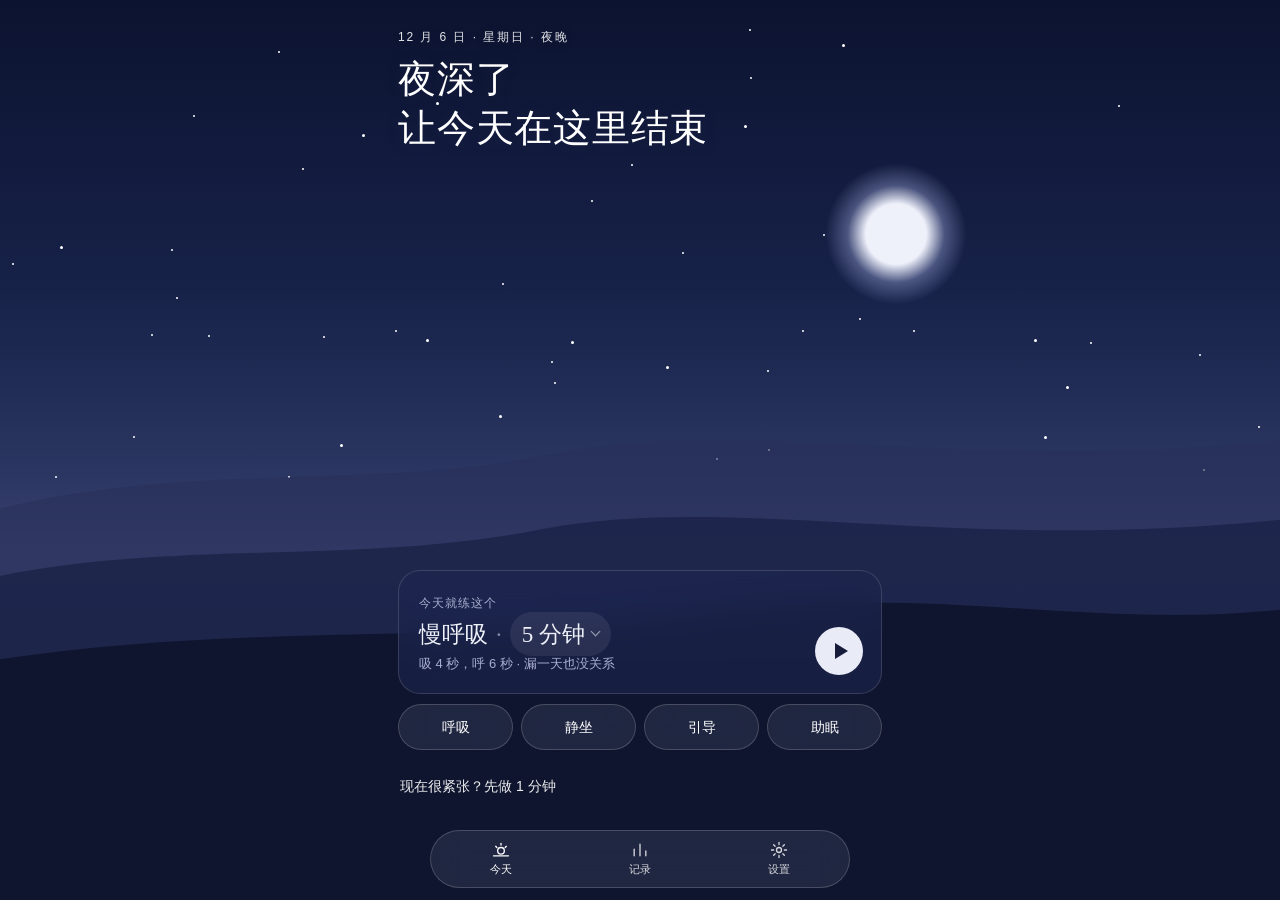
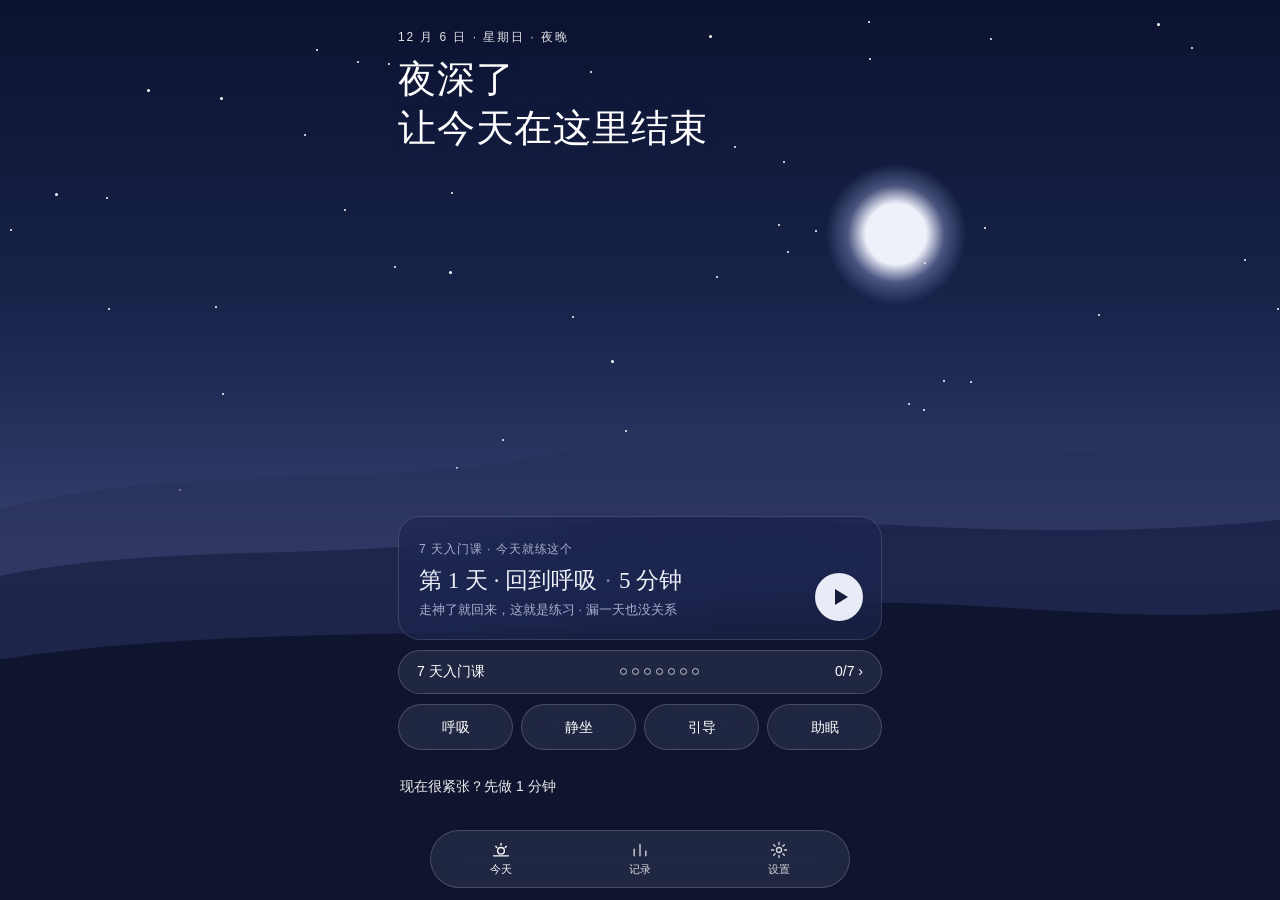
